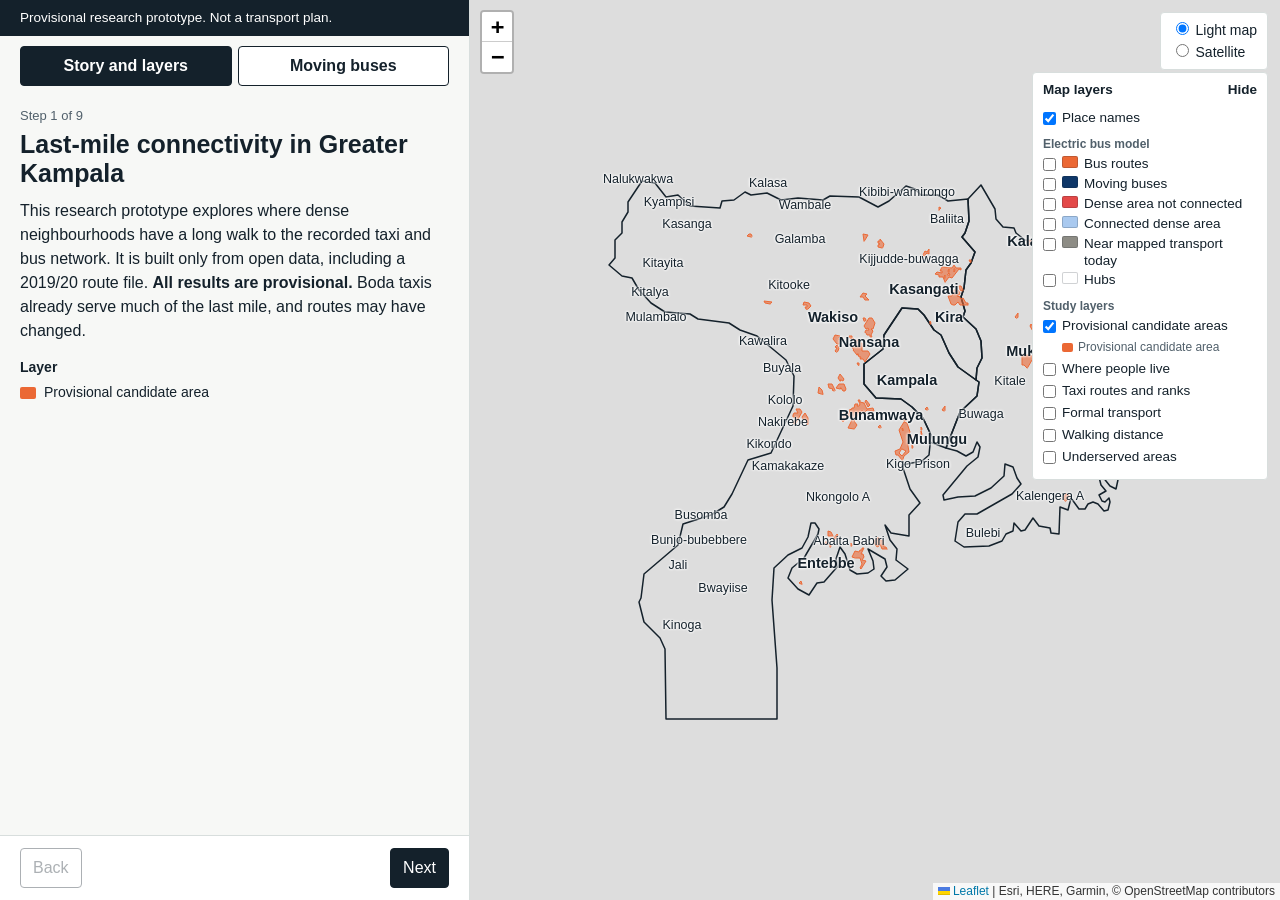
==== index.html @ d2f73e87 "Publish Greater Kampala map with moving buses Co-Authored-By: Claude Opus 5.5 <noreply@anthropic.com" ====
<!DOCTYPE html><html lang="en"><head><meta charset="utf-8"><meta name="viewport" content="width=device-width, initial-scale=1"><title>Greater Kampala Last-Mile Connectivity: Provisional Prototype</title><meta name="robots" content="noindex"><style>/* required styles */

.leaflet-pane,
.leaflet-tile,
.leaflet-marker-icon,
.leaflet-marker-shadow,
.leaflet-tile-container,
.leaflet-pane > svg,
.leaflet-pane > canvas,
.leaflet-zoom-box,
.leaflet-image-layer,
.leaflet-layer {
	position: absolute;
	left: 0;
	top: 0;
	}
.leaflet-container {
	overflow: hidden;
	}
.leaflet-tile,
.leaflet-marker-icon,
.leaflet-marker-shadow {
	-webkit-user-select: none;
	   -moz-user-select: none;
	        user-select: none;
	  -webkit-user-drag: none;
	}
/* Prevents IE11 from highlighting tiles in blue */
.leaflet-tile::selection {
	background: transparent;
}
/* Safari renders non-retina tile on retina better with this, but Chrome is worse */
.leaflet-safari .leaflet-tile {
	image-rendering: -webkit-optimize-contrast;
	}
/* hack that prevents hw layers "stretching" when loading new tiles */
.leaflet-safari .leaflet-tile-container {
	width: 1600px;
	height: 1600px;
	-webkit-transform-origin: 0 0;
	}
.leaflet-marker-icon,
.leaflet-marker-shadow {
	display: block;
	}
/* .leaflet-container svg: reset svg max-width decleration shipped in Joomla! (joomla.org) 3.x */
/* .leaflet-container img: map is broken in FF if you have max-width: 100% on tiles */
.leaflet-container .leaflet-overlay-pane svg {
	max-width: none !important;
	max-height: none !important;
	}
.leaflet-container .leaflet-marker-pane img,
.leaflet-container .leaflet-shadow-pane img,
.leaflet-container .leaflet-tile-pane img,
.leaflet-container img.leaflet-image-layer,
.leaflet-container .leaflet-tile {
	max-width: none !important;
	max-height: none !important;
	width: auto;
	padding: 0;
	}

.leaflet-container img.leaflet-tile {
	/* See: https://bugs.chromium.org/p/chromium/issues/detail?id=600120 */
	mix-blend-mode: plus-lighter;
}

.leaflet-container.leaflet-touch-zoom {
	-ms-touch-action: pan-x pan-y;
	touch-action: pan-x pan-y;
	}
.leaflet-container.leaflet-touch-drag {
	-ms-touch-action: pinch-zoom;
	/* Fallback for FF which doesn't support pinch-zoom */
	touch-action: none;
	touch-action: pinch-zoom;
}
.leaflet-container.leaflet-touch-drag.leaflet-touch-zoom {
	-ms-touch-action: none;
	touch-action: none;
}
.leaflet-container {
	-webkit-tap-highlight-color: transparent;
}
.leaflet-container a {
	-webkit-tap-highlight-color: rgba(51, 181, 229, 0.4);
}
.leaflet-tile {
	filter: inherit;
	visibility: hidden;
	}
.leaflet-tile-loaded {
	visibility: inherit;
	}
.leaflet-zoom-box {
	width: 0;
	height: 0;
	-moz-box-sizing: border-box;
	     box-sizing: border-box;
	z-index: 800;
	}
/* workaround for https://bugzilla.mozilla.org/show_bug.cgi?id=888319 */
.leaflet-overlay-pane svg {
	-moz-user-select: none;
	}

.leaflet-pane         { z-index: 400; }

.leaflet-tile-pane    { z-index: 200; }
.leaflet-overlay-pane { z-index: 400; }
.leaflet-shadow-pane  { z-index: 500; }
.leaflet-marker-pane  { z-index: 600; }
.leaflet-tooltip-pane   { z-index: 650; }
.leaflet-popup-pane   { z-index: 700; }

.leaflet-map-pane canvas { z-index: 100; }
.leaflet-map-pane svg    { z-index: 200; }

.leaflet-vml-shape {
	width: 1px;
	height: 1px;
	}
.lvml {
	behavior: url(#default#VML);
	display: inline-block;
	position: absolute;
	}


/* control positioning */

.leaflet-control {
	position: relative;
	z-index: 800;
	pointer-events: visiblePainted; /* IE 9-10 doesn't have auto */
	pointer-events: auto;
	}
.leaflet-top,
.leaflet-bottom {
	position: absolute;
	z-index: 1000;
	pointer-events: none;
	}
.leaflet-top {
	top: 0;
	}
.leaflet-right {
	right: 0;
	}
.leaflet-bottom {
	bottom: 0;
	}
.leaflet-left {
	left: 0;
	}
.leaflet-control {
	float: left;
	clear: both;
	}
.leaflet-right .leaflet-control {
	float: right;
	}
.leaflet-top .leaflet-control {
	margin-top: 10px;
	}
.leaflet-bottom .leaflet-control {
	margin-bottom: 10px;
	}
.leaflet-left .leaflet-control {
	margin-left: 10px;
	}
.leaflet-right .leaflet-control {
	margin-right: 10px;
	}


/* zoom and fade animations */

.leaflet-fade-anim .leaflet-popup {
	opacity: 0;
	-webkit-transition: opacity 0.2s linear;
	   -moz-transition: opacity 0.2s linear;
	        transition: opacity 0.2s linear;
	}
.leaflet-fade-anim .leaflet-map-pane .leaflet-popup {
	opacity: 1;
	}
.leaflet-zoom-animated {
	-webkit-transform-origin: 0 0;
	    -ms-transform-origin: 0 0;
	        transform-origin: 0 0;
	}
svg.leaflet-zoom-animated {
	will-change: transform;
}

.leaflet-zoom-anim .leaflet-zoom-animated {
	-webkit-transition: -webkit-transform 0.25s cubic-bezier(0,0,0.25,1);
	   -moz-transition:    -moz-transform 0.25s cubic-bezier(0,0,0.25,1);
	        transition:         transform 0.25s cubic-bezier(0,0,0.25,1);
	}
.leaflet-zoom-anim .leaflet-tile,
.leaflet-pan-anim .leaflet-tile {
	-webkit-transition: none;
	   -moz-transition: none;
	        transition: none;
	}

.leaflet-zoom-anim .leaflet-zoom-hide {
	visibility: hidden;
	}


/* cursors */

.leaflet-interactive {
	cursor: pointer;
	}
.leaflet-grab {
	cursor: -webkit-grab;
	cursor:    -moz-grab;
	cursor:         grab;
	}
.leaflet-crosshair,
.leaflet-crosshair .leaflet-interactive {
	cursor: crosshair;
	}
.leaflet-popup-pane,
.leaflet-control {
	cursor: auto;
	}
.leaflet-dragging .leaflet-grab,
.leaflet-dragging .leaflet-grab .leaflet-interactive,
.leaflet-dragging .leaflet-marker-draggable {
	cursor: move;
	cursor: -webkit-grabbing;
	cursor:    -moz-grabbing;
	cursor:         grabbing;
	}

/* marker & overlays interactivity */
.leaflet-marker-icon,
.leaflet-marker-shadow,
.leaflet-image-layer,
.leaflet-pane > svg path,
.leaflet-tile-container {
	pointer-events: none;
	}

.leaflet-marker-icon.leaflet-interactive,
.leaflet-image-layer.leaflet-interactive,
.leaflet-pane > svg path.leaflet-interactive,
svg.leaflet-image-layer.leaflet-interactive path {
	pointer-events: visiblePainted; /* IE 9-10 doesn't have auto */
	pointer-events: auto;
	}

/* visual tweaks */

.leaflet-container {
	background: #ddd;
	outline-offset: 1px;
	}
.leaflet-container a {
	color: #0078A8;
	}
.leaflet-zoom-box {
	border: 2px dotted #38f;
	background: rgba(255,255,255,0.5);
	}


/* general typography */
.leaflet-container {
	font-family: "Helvetica Neue", Arial, Helvetica, sans-serif;
	font-size: 12px;
	font-size: 0.75rem;
	line-height: 1.5;
	}


/* general toolbar styles */

.leaflet-bar {
	box-shadow: 0 1px 5px rgba(0,0,0,0.65);
	border-radius: 4px;
	}
.leaflet-bar a {
	background-color: #fff;
	border-bottom: 1px solid #ccc;
	width: 26px;
	height: 26px;
	line-height: 26px;
	display: block;
	text-align: center;
	text-decoration: none;
	color: black;
	}
.leaflet-bar a,
.leaflet-control-layers-toggle {
	background-position: 50% 50%;
	background-repeat: no-repeat;
	display: block;
	}
.leaflet-bar a:hover,
.leaflet-bar a:focus {
	background-color: #f4f4f4;
	}
.leaflet-bar a:first-child {
	border-top-left-radius: 4px;
	border-top-right-radius: 4px;
	}
.leaflet-bar a:last-child {
	border-bottom-left-radius: 4px;
	border-bottom-right-radius: 4px;
	border-bottom: none;
	}
.leaflet-bar a.leaflet-disabled {
	cursor: default;
	background-color: #f4f4f4;
	color: #bbb;
	}

.leaflet-touch .leaflet-bar a {
	width: 30px;
	height: 30px;
	line-height: 30px;
	}
.leaflet-touch .leaflet-bar a:first-child {
	border-top-left-radius: 2px;
	border-top-right-radius: 2px;
	}
.leaflet-touch .leaflet-bar a:last-child {
	border-bottom-left-radius: 2px;
	border-bottom-right-radius: 2px;
	}

/* zoom control */

.leaflet-control-zoom-in,
.leaflet-control-zoom-out {
	font: bold 18px 'Lucida Console', Monaco, monospace;
	text-indent: 1px;
	}

.leaflet-touch .leaflet-control-zoom-in, .leaflet-touch .leaflet-control-zoom-out  {
	font-size: 22px;
	}


/* layers control */

.leaflet-control-layers {
	box-shadow: 0 1px 5px rgba(0,0,0,0.4);
	background: #fff;
	border-radius: 5px;
	}
.leaflet-control-layers-toggle {
	background-image: url(images/layers.png);
	width: 36px;
	height: 36px;
	}
.leaflet-retina .leaflet-control-layers-toggle {
	background-image: url(images/layers-2x.png);
	background-size: 26px 26px;
	}
.leaflet-touch .leaflet-control-layers-toggle {
	width: 44px;
	height: 44px;
	}
.leaflet-control-layers .leaflet-control-layers-list,
.leaflet-control-layers-expanded .leaflet-control-layers-toggle {
	display: none;
	}
.leaflet-control-layers-expanded .leaflet-control-layers-list {
	display: block;
	position: relative;
	}
.leaflet-control-layers-expanded {
	padding: 6px 10px 6px 6px;
	color: #333;
	background: #fff;
	}
.leaflet-control-layers-scrollbar {
	overflow-y: scroll;
	overflow-x: hidden;
	padding-right: 5px;
	}
.leaflet-control-layers-selector {
	margin-top: 2px;
	position: relative;
	top: 1px;
	}
.leaflet-control-layers label {
	display: block;
	font-size: 13px;
	font-size: 1.08333em;
	}
.leaflet-control-layers-separator {
	height: 0;
	border-top: 1px solid #ddd;
	margin: 5px -10px 5px -6px;
	}

/* Default icon URLs */
.leaflet-default-icon-path { /* used only in path-guessing heuristic, see L.Icon.Default */
	background-image: url(images/marker-icon.png);
	}


/* attribution and scale controls */

.leaflet-container .leaflet-control-attribution {
	background: #fff;
	background: rgba(255, 255, 255, 0.8);
	margin: 0;
	}
.leaflet-control-attribution,
.leaflet-control-scale-line {
	padding: 0 5px;
	color: #333;
	line-height: 1.4;
	}
.leaflet-control-attribution a {
	text-decoration: none;
	}
.leaflet-control-attribution a:hover,
.leaflet-control-attribution a:focus {
	text-decoration: underline;
	}
.leaflet-attribution-flag {
	display: inline !important;
	vertical-align: baseline !important;
	width: 1em;
	height: 0.6669em;
	}
.leaflet-left .leaflet-control-scale {
	margin-left: 5px;
	}
.leaflet-bottom .leaflet-control-scale {
	margin-bottom: 5px;
	}
.leaflet-control-scale-line {
	border: 2px solid #777;
	border-top: none;
	line-height: 1.1;
	padding: 2px 5px 1px;
	white-space: nowrap;
	-moz-box-sizing: border-box;
	     box-sizing: border-box;
	background: rgba(255, 255, 255, 0.8);
	text-shadow: 1px 1px #fff;
	}
.leaflet-control-scale-line:not(:first-child) {
	border-top: 2px solid #777;
	border-bottom: none;
	margin-top: -2px;
	}
.leaflet-control-scale-line:not(:first-child):not(:last-child) {
	border-bottom: 2px solid #777;
	}

.leaflet-touch .leaflet-control-attribution,
.leaflet-touch .leaflet-control-layers,
.leaflet-touch .leaflet-bar {
	box-shadow: none;
	}
.leaflet-touch .leaflet-control-layers,
.leaflet-touch .leaflet-bar {
	border: 2px solid rgba(0,0,0,0.2);
	background-clip: padding-box;
	}


/* popup */

.leaflet-popup {
	position: absolute;
	text-align: center;
	margin-bottom: 20px;
	}
.leaflet-popup-content-wrapper {
	padding: 1px;
	text-align: left;
	border-radius: 12px;
	}
.leaflet-popup-content {
	margin: 13px 24px 13px 20px;
	line-height: 1.3;
	font-size: 13px;
	font-size: 1.08333em;
	min-height: 1px;
	}
.leaflet-popup-content p {
	margin: 17px 0;
	margin: 1.3em 0;
	}
.leaflet-popup-tip-container {
	width: 40px;
	height: 20px;
	position: absolute;
	left: 50%;
	margin-top: -1px;
	margin-left: -20px;
	overflow: hidden;
	pointer-events: none;
	}
.leaflet-popup-tip {
	width: 17px;
	height: 17px;
	padding: 1px;

	margin: -10px auto 0;
	pointer-events: auto;

	-webkit-transform: rotate(45deg);
	   -moz-transform: rotate(45deg);
	    -ms-transform: rotate(45deg);
	        transform: rotate(45deg);
	}
.leaflet-popup-content-wrapper,
.leaflet-popup-tip {
	background: white;
	color: #333;
	box-shadow: 0 3px 14px rgba(0,0,0,0.4);
	}
.leaflet-container a.leaflet-popup-close-button {
	position: absolute;
	top: 0;
	right: 0;
	border: none;
	text-align: center;
	width: 24px;
	height: 24px;
	font: 16px/24px Tahoma, Verdana, sans-serif;
	color: #757575;
	text-decoration: none;
	background: transparent;
	}
.leaflet-container a.leaflet-popup-close-button:hover,
.leaflet-container a.leaflet-popup-close-button:focus {
	color: #585858;
	}
.leaflet-popup-scrolled {
	overflow: auto;
	}

.leaflet-oldie .leaflet-popup-content-wrapper {
	-ms-zoom: 1;
	}
.leaflet-oldie .leaflet-popup-tip {
	width: 24px;
	margin: 0 auto;

	-ms-filter: "progid:DXImageTransform.Microsoft.Matrix(M11=0.70710678, M12=0.70710678, M21=-0.70710678, M22=0.70710678)";
	filter: progid:DXImageTransform.Microsoft.Matrix(M11=0.70710678, M12=0.70710678, M21=-0.70710678, M22=0.70710678);
	}

.leaflet-oldie .leaflet-control-zoom,
.leaflet-oldie .leaflet-control-layers,
.leaflet-oldie .leaflet-popup-content-wrapper,
.leaflet-oldie .leaflet-popup-tip {
	border: 1px solid #999;
	}


/* div icon */

.leaflet-div-icon {
	background: #fff;
	border: 1px solid #666;
	}


/* Tooltip */
/* Base styles for the element that has a tooltip */
.leaflet-tooltip {
	position: absolute;
	padding: 6px;
	background-color: #fff;
	border: 1px solid #fff;
	border-radius: 3px;
	color: #222;
	white-space: nowrap;
	-webkit-user-select: none;
	-moz-user-select: none;
	-ms-user-select: none;
	user-select: none;
	pointer-events: none;
	box-shadow: 0 1px 3px rgba(0,0,0,0.4);
	}
.leaflet-tooltip.leaflet-interactive {
	cursor: pointer;
	pointer-events: auto;
	}
.leaflet-tooltip-top:before,
.leaflet-tooltip-bottom:before,
.leaflet-tooltip-left:before,
.leaflet-tooltip-right:before {
	position: absolute;
	pointer-events: none;
	border: 6px solid transparent;
	background: transparent;
	content: "";
	}

/* Directions */

.leaflet-tooltip-bottom {
	margin-top: 6px;
}
.leaflet-tooltip-top {
	margin-top: -6px;
}
.leaflet-tooltip-bottom:before,
.leaflet-tooltip-top:before {
	left: 50%;
	margin-left: -6px;
	}
.leaflet-tooltip-top:before {
	bottom: 0;
	margin-bottom: -12px;
	border-top-color: #fff;
	}
.leaflet-tooltip-bottom:before {
	top: 0;
	margin-top: -12px;
	margin-left: -6px;
	border-bottom-color: #fff;
	}
.leaflet-tooltip-left {
	margin-left: -6px;
}
.leaflet-tooltip-right {
	margin-left: 6px;
}
.leaflet-tooltip-left:before,
.leaflet-tooltip-right:before {
	top: 50%;
	margin-top: -6px;
	}
.leaflet-tooltip-left:before {
	right: 0;
	margin-right: -12px;
	border-left-color: #fff;
	}
.leaflet-tooltip-right:before {
	left: 0;
	margin-left: -12px;
	border-right-color: #fff;
	}

/* Printing */

@media print {
	/* Prevent printers from removing background-images of controls. */
	.leaflet-control {
		-webkit-print-color-adjust: exact;
		print-color-adjust: exact;
		}
	}
</style><style>:root{--ink:#14212b;--muted:#51606b;--line:#d8dedd;--accent:#c9481a;--panel:#f7f8f6}*{box-sizing:border-box}html,body{height:100%;margin:0}
body{font:16px/1.5 "Helvetica Neue",Arial,sans-serif;color:var(--ink);background:#fff;display:grid;grid-template-columns:470px 1fr}
#side{display:flex;flex-direction:column;height:100%;min-height:0;border-right:1px solid var(--line);background:var(--panel)}#flag{background:var(--ink);color:#fff;font-size:13.5px;padding:8px 20px}#content{overflow:auto;padding:20px;flex:1}
h1{font-size:25px;line-height:1.15;margin:4px 0 12px}.count{font-size:13px;color:var(--muted)}p{margin:0 0 14px}img.ch{max-width:100%;display:block;border:1px solid var(--line);background:#fff;margin:0 0 12px;cursor:zoom-in}
#nav{display:flex;gap:8px;padding:12px 20px;border-top:1px solid var(--line);background:#fff}button{font:inherit;padding:7px 12px;border:1px solid var(--ink);background:#fff;color:var(--ink);border-radius:4px;cursor:pointer}button.primary{background:var(--ink);color:#fff;margin-left:auto}button.on{background:var(--ink);color:#fff}button:disabled{opacity:.35;cursor:default}button:focus-visible,tr:focus-visible,.th:focus-visible{outline:3px solid var(--accent);outline-offset:2px}
.legend{font-size:14px;margin-bottom:14px}.legend b{display:block;margin-bottom:4px}.legend span{display:flex;align-items:center;gap:8px}.sw{width:16px;height:12px;display:inline-block;border-radius:2px;flex:none}
table{border-collapse:collapse;width:100%;font-size:13.5px;margin-bottom:14px;background:#fff}th,td{text-align:left;padding:5px 6px;border-bottom:1px solid var(--line)}th{color:var(--muted);font-size:12px}td.n,th.n{text-align:right}tr.click{cursor:pointer}tr.click:hover{background:#eef1ef}
.wrap{position:relative;height:100%}#map{height:100%}#base,#focus{position:absolute;z-index:1000;background:#fff;border:1px solid var(--line);border-radius:4px;padding:6px 10px;font-size:14px}#base{right:12px;top:12px}#base label{display:block;cursor:pointer}#focus{left:56px;top:12px;display:flex;gap:6px;flex-wrap:wrap}#focus button{padding:3px 9px;font-size:13.5px}
.note{font-size:13px;color:var(--muted);border-left:3px solid var(--accent);padding-left:10px}.tabs{display:flex;gap:6px;flex-wrap:wrap;margin:0 0 10px}.tabs button{padding:3px 9px;font-size:13.5px}.gal{display:grid;grid-template-columns:repeat(2,1fr);gap:8px;margin-bottom:12px}.th{background:#fff;border:1px solid var(--line);padding:0;cursor:pointer;text-align:left;font-size:12.5px;line-height:1.3;color:var(--ink);border-radius:3px;overflow:hidden}.th img{width:100%;aspect-ratio:1;object-fit:cover;display:block}.th span{display:block;padding:4px 6px}
#zoom{position:fixed;inset:0;background:rgba(10,16,20,.9);z-index:2000;display:none;align-items:center;justify-content:center;padding:20px}#zoom .box{background:#fff;max-width:960px;width:100%;max-height:100%;overflow:auto;border-radius:4px;padding:14px;position:relative}#zoom img{max-width:100%;display:block;margin:0 auto 10px;max-height:72vh}#zoom .x{position:absolute;right:10px;top:10px}
@media (max-width:820px){body{display:block;height:auto}#side{height:auto;border-right:0}.wrap{height:60vh}#content{overflow:visible}}
#modes{display:flex;gap:6px;padding:10px 20px 0;background:var(--panel)}#modes button{flex:1;font-weight:600}
#buspanel{overflow:auto;padding:14px 20px;flex:1;display:none}body.bus #buspanel{display:block}body.bus #content,body.bus #nav{display:none}
#buspanel h2{font-size:15px;margin:14px 0 6px}#buspanel h1{font-size:23px}
.stats{display:grid;grid-template-columns:1fr 1fr;gap:8px;margin:8px 0}.stat{background:#fff;border:1px solid var(--line);padding:7px 9px}.stat b{display:block;font-size:19px;font-variant-numeric:tabular-nums}.stat span{font-size:12.5px;color:var(--muted)}
.clock{background:#fff;border:1px solid var(--line);padding:9px;margin:8px 0}.time{font-size:24px;font-weight:700;font-variant-numeric:tabular-nums}.row{display:flex;gap:8px;align-items:center;flex-wrap:wrap}#clock{width:100%}
#detail img{max-width:100%;display:block;margin-top:8px;border:1px solid var(--line);cursor:zoom-in}
#buses{position:absolute;inset:0;pointer-events:none;z-index:500}
#layers{position:absolute;right:12px;top:72px;z-index:1000;background:#fff;border:1px solid var(--line);border-radius:4px;font-size:13.5px;width:236px;max-height:calc(100% - 110px);display:flex;flex-direction:column}
#layers>button{border:0;background:none;text-align:left;font-weight:600;display:flex;justify-content:space-between;padding:7px 10px;width:100%}#lbody{overflow:auto;padding:0 10px 8px}#layers.shut #lbody{display:none}
#lbody h3{font-size:12px;color:var(--muted);margin:8px 0 3px;font-weight:600}#lbody label{display:flex;gap:6px;align-items:flex-start;cursor:pointer;line-height:1.25;margin:3px 0}#lbody input{margin:2px 0 0;flex:none}
.keyrow{margin:0 0 5px 19px;font-size:12px;color:var(--muted)}.keyrow span{display:flex;gap:5px;align-items:center}.keyrow .sw{width:11px;height:9px}
.gobus{margin:0 0 12px}
.pl{color:#14212b;font-size:12.5px;line-height:1;white-space:nowrap;text-shadow:0 0 3px #fff,0 0 3px #fff,0 0 2px #fff;transform:translate(-50%,-50%);width:max-content;pointer-events:none}.pl.r0{font-weight:700;font-size:14.5px}.pl.r2{font-size:11.5px;color:#3a4a55}
#rsel{width:100%;font:inherit;font-size:14px;padding:6px;margin-bottom:6px;background:#fff;border:1px solid var(--ink);border-radius:4px}#rfind{width:100%;font:inherit;font-size:14px;padding:6px;margin-bottom:6px;border:1px solid var(--line);border-radius:4px}
</style></head><body><div id="zoom" role="dialog" aria-label="Details"></div><div id="side"><div id="flag">Provisional research prototype. Not a transport plan.</div><div id="modes" role="tablist"><button id="mStory" class="on" role="tab">Story and layers</button><button id="mBus" role="tab">Moving buses</button></div><div id="content"></div><div id="buspanel"><h1>A bus at a fixed interval</h1><p>A resident counts as connected only if they can walk up to 500 m to a stop where an electric bus comes every 15 minutes, all day. Modelled candidate routes, not a confirmed plan.</p><div class="tabs" id="stages"></div><div class="stats" id="stats"></div><div class="clock"><div class="row"><span class="time" id="time">07:30</span><button id="play">Pause</button><button id="spd">Speed: 2 min/s</button></div><input type="range" id="clock" min="0" max="960" step="1" aria-label="Time of day"><div id="running" style="font-size:13.5px;color:var(--muted)"></div></div><h2>Find a route</h2><input id="rfind" type="search" placeholder="Type a place, hub or route number" aria-label="Filter routes"><select id="rsel" aria-label="Choose a route"></select><div class="row" style="margin-bottom:8px"><button id="rzoom">Zoom to route</button><button id="rall">Whole network</button></div><h2>Selected route</h2><div id="detail"><p>Select any route on the map, or choose one above, to see its timetable and details.</p></div><p class="note">Speeds come from the 2019/20 route file. Costs, ridership and day-to-day variability are placeholders. Roads have not been checked for width or condition, and taxi operators and boda riders have not been consulted.</p></div><div id="nav"><button id="prev">Back</button><button id="next" class="primary">Next</button></div></div><div class="wrap"><div id="map" role="application" aria-label="Map for the current step"></div><canvas id="buses"></canvas><div id="layers"><button id="ltoggle" aria-expanded="true">Map layers <span id="larrow">Hide</span></button><div id="lbody"></div></div><div id="base"><label><input type="radio" name="b" id="b1" checked> Light map</label><label><input type="radio" name="b" id="b2"> Satellite</label></div></div><script>/* @preserve
 * Leaflet 1.9.4, a JS library for interactive maps. https://leafletjs.com
 * (c) 2010-2023 Vladimir Agafonkin, (c) 2010-2011 CloudMade
 */
!function(t,e){"object"==typeof exports&&"undefined"!=typeof module?e(exports):"function"==typeof define&&define.amd?define(["exports"],e):e((t="undefined"!=typeof globalThis?globalThis:t||self).leaflet={})}(this,function(t){"use strict";function l(t){for(var e,i,n=1,o=arguments.length;n<o;n++)for(e in i=arguments[n])t[e]=i[e];return t}var R=Object.create||function(t){return N.prototype=t,new N};function N(){}function a(t,e){var i,n=Array.prototype.slice;return t.bind?t.bind.apply(t,n.call(arguments,1)):(i=n.call(arguments,2),function(){return t.apply(e,i.length?i.concat(n.call(arguments)):arguments)})}var D=0;function h(t){return"_leaflet_id"in t||(t._leaflet_id=++D),t._leaflet_id}function j(t,e,i){var n,o,s=function(){n=!1,o&&(r.apply(i,o),o=!1)},r=function(){n?o=arguments:(t.apply(i,arguments),setTimeout(s,e),n=!0)};return r}function H(t,e,i){var n=e[1],e=e[0],o=n-e;return t===n&&i?t:((t-e)%o+o)%o+e}function u(){return!1}function i(t,e){return!1===e?t:(e=Math.pow(10,void 0===e?6:e),Math.round(t*e)/e)}function W(t){return t.trim?t.trim():t.replace(/^\s+|\s+$/g,"")}function F(t){return W(t).split(/\s+/)}function c(t,e){for(var i in Object.prototype.hasOwnProperty.call(t,"options")||(t.options=t.options?R(t.options):{}),e)t.options[i]=e[i];return t.options}function U(t,e,i){var n,o=[];for(n in t)o.push(encodeURIComponent(i?n.toUpperCase():n)+"="+encodeURIComponent(t[n]));return(e&&-1!==e.indexOf("?")?"&":"?")+o.join("&")}var V=/\{ *([\w_ -]+) *\}/g;function q(t,i){return t.replace(V,function(t,e){e=i[e];if(void 0===e)throw new Error("No value provided for variable "+t);return e="function"==typeof e?e(i):e})}var d=Array.isArray||function(t){return"[object Array]"===Object.prototype.toString.call(t)};function G(t,e){for(var i=0;i<t.length;i++)if(t[i]===e)return i;return-1}var K="[data-uri]";function Y(t){return window["webkit"+t]||window["moz"+t]||window["ms"+t]}var X=0;function J(t){var e=+new Date,i=Math.max(0,16-(e-X));return X=e+i,window.setTimeout(t,i)}var $=window.requestAnimationFrame||Y("RequestAnimationFrame")||J,Q=window.cancelAnimationFrame||Y("CancelAnimationFrame")||Y("CancelRequestAnimationFrame")||function(t){window.clearTimeout(t)};function x(t,e,i){if(!i||$!==J)return $.call(window,a(t,e));t.call(e)}function r(t){t&&Q.call(window,t)}var tt={__proto__:null,extend:l,create:R,bind:a,get lastId(){return D},stamp:h,throttle:j,wrapNum:H,falseFn:u,formatNum:i,trim:W,splitWords:F,setOptions:c,getParamString:U,template:q,isArray:d,indexOf:G,emptyImageUrl:K,requestFn:$,cancelFn:Q,requestAnimFrame:x,cancelAnimFrame:r};function et(){}et.extend=function(t){function e(){c(this),this.initialize&&this.initialize.apply(this,arguments),this.callInitHooks()}var i,n=e.__super__=this.prototype,o=R(n);for(i in(o.constructor=e).prototype=o,this)Object.prototype.hasOwnProperty.call(this,i)&&"prototype"!==i&&"__super__"!==i&&(e[i]=this[i]);if(t.statics&&l(e,t.statics),t.includes){var s=t.includes;if("undefined"!=typeof L&&L&&L.Mixin){s=d(s)?s:[s];for(var r=0;r<s.length;r++)s[r]===L.Mixin.Events&&console.warn("Deprecated include of L.Mixin.Events: this property will be removed in future releases, please inherit from L.Evented instead.",(new Error).stack)}l.apply(null,[o].concat(t.includes))}return l(o,t),delete o.statics,delete o.includes,o.options&&(o.options=n.options?R(n.options):{},l(o.options,t.options)),o._initHooks=[],o.callInitHooks=function(){if(!this._initHooksCalled){n.callInitHooks&&n.callInitHooks.call(this),this._initHooksCalled=!0;for(var t=0,e=o._initHooks.length;t<e;t++)o._initHooks[t].call(this)}},e},et.include=function(t){var e=this.prototype.options;return l(this.prototype,t),t.options&&(this.prototype.options=e,this.mergeOptions(t.options)),this},et.mergeOptions=function(t){return l(this.prototype.options,t),this},et.addInitHook=function(t){var e=Array.prototype.slice.call(arguments,1),i="function"==typeof t?t:function(){this[t].apply(this,e)};return this.prototype._initHooks=this.prototype._initHooks||[],this.prototype._initHooks.push(i),this};var e={on:function(t,e,i){if("object"==typeof t)for(var n in t)this._on(n,t[n],e);else for(var o=0,s=(t=F(t)).length;o<s;o++)this._on(t[o],e,i);return this},off:function(t,e,i){if(arguments.length)if("object"==typeof t)for(var n in t)this._off(n,t[n],e);else{t=F(t);for(var o=1===arguments.length,s=0,r=t.length;s<r;s++)o?this._off(t[s]):this._off(t[s],e,i)}else delete this._events;return this},_on:function(t,e,i,n){"function"!=typeof e?console.warn("wrong listener type: "+typeof e):!1===this._listens(t,e,i)&&(e={fn:e,ctx:i=i===this?void 0:i},n&&(e.once=!0),this._events=this._events||{},this._events[t]=this._events[t]||[],this._events[t].push(e))},_off:function(t,e,i){var n,o,s;if(this._events&&(n=this._events[t]))if(1===arguments.length){if(this._firingCount)for(o=0,s=n.length;o<s;o++)n[o].fn=u;delete this._events[t]}else"function"!=typeof e?console.warn("wrong listener type: "+typeof e):!1!==(e=this._listens(t,e,i))&&(i=n[e],this._firingCount&&(i.fn=u,this._events[t]=n=n.slice()),n.splice(e,1))},fire:function(t,e,i){if(this.listens(t,i)){var n=l({},e,{type:t,target:this,sourceTarget:e&&e.sourceTarget||this});if(this._events){var o=this._events[t];if(o){this._firingCount=this._firingCount+1||1;for(var s=0,r=o.length;s<r;s++){var a=o[s],h=a.fn;a.once&&this.off(t,h,a.ctx),h.call(a.ctx||this,n)}this._firingCount--}}i&&this._propagateEvent(n)}return this},listens:function(t,e,i,n){"string"!=typeof t&&console.warn('"string" type argument expected');var o=e,s=("function"!=typeof e&&(n=!!e,i=o=void 0),this._events&&this._events[t]);if(s&&s.length&&!1!==this._listens(t,o,i))return!0;if(n)for(var r in this._eventParents)if(this._eventParents[r].listens(t,e,i,n))return!0;return!1},_listens:function(t,e,i){if(this._events){var n=this._events[t]||[];if(!e)return!!n.length;i===this&&(i=void 0);for(var o=0,s=n.length;o<s;o++)if(n[o].fn===e&&n[o].ctx===i)return o}return!1},once:function(t,e,i){if("object"==typeof t)for(var n in t)this._on(n,t[n],e,!0);else for(var o=0,s=(t=F(t)).length;o<s;o++)this._on(t[o],e,i,!0);return this},addEventParent:function(t){return this._eventParents=this._eventParents||{},this._eventParents[h(t)]=t,this},removeEventParent:function(t){return this._eventParents&&delete this._eventParents[h(t)],this},_propagateEvent:function(t){for(var e in this._eventParents)this._eventParents[e].fire(t.type,l({layer:t.target,propagatedFrom:t.target},t),!0)}},it=(e.addEventListener=e.on,e.removeEventListener=e.clearAllEventListeners=e.off,e.addOneTimeEventListener=e.once,e.fireEvent=e.fire,e.hasEventListeners=e.listens,et.extend(e));function p(t,e,i){this.x=i?Math.round(t):t,this.y=i?Math.round(e):e}var nt=Math.trunc||function(t){return 0<t?Math.floor(t):Math.ceil(t)};function m(t,e,i){return t instanceof p?t:d(t)?new p(t[0],t[1]):null==t?t:"object"==typeof t&&"x"in t&&"y"in t?new p(t.x,t.y):new p(t,e,i)}function f(t,e){if(t)for(var i=e?[t,e]:t,n=0,o=i.length;n<o;n++)this.extend(i[n])}function _(t,e){return!t||t instanceof f?t:new f(t,e)}function s(t,e){if(t)for(var i=e?[t,e]:t,n=0,o=i.length;n<o;n++)this.extend(i[n])}function g(t,e){return t instanceof s?t:new s(t,e)}function v(t,e,i){if(isNaN(t)||isNaN(e))throw new Error("Invalid LatLng object: ("+t+", "+e+")");this.lat=+t,this.lng=+e,void 0!==i&&(this.alt=+i)}function w(t,e,i){return t instanceof v?t:d(t)&&"object"!=typeof t[0]?3===t.length?new v(t[0],t[1],t[2]):2===t.length?new v(t[0],t[1]):null:null==t?t:"object"==typeof t&&"lat"in t?new v(t.lat,"lng"in t?t.lng:t.lon,t.alt):void 0===e?null:new v(t,e,i)}p.prototype={clone:function(){return new p(this.x,this.y)},add:function(t){return this.clone()._add(m(t))},_add:function(t){return this.x+=t.x,this.y+=t.y,this},subtract:function(t){return this.clone()._subtract(m(t))},_subtract:function(t){return this.x-=t.x,this.y-=t.y,this},divideBy:function(t){return this.clone()._divideBy(t)},_divideBy:function(t){return this.x/=t,this.y/=t,this},multiplyBy:function(t){return this.clone()._multiplyBy(t)},_multiplyBy:function(t){return this.x*=t,this.y*=t,this},scaleBy:function(t){return new p(this.x*t.x,this.y*t.y)},unscaleBy:function(t){return new p(this.x/t.x,this.y/t.y)},round:function(){return this.clone()._round()},_round:function(){return this.x=Math.round(this.x),this.y=Math.round(this.y),this},floor:function(){return this.clone()._floor()},_floor:function(){return this.x=Math.floor(this.x),this.y=Math.floor(this.y),this},ceil:function(){return this.clone()._ceil()},_ceil:function(){return this.x=Math.ceil(this.x),this.y=Math.ceil(this.y),this},trunc:function(){return this.clone()._trunc()},_trunc:function(){return this.x=nt(this.x),this.y=nt(this.y),this},distanceTo:function(t){var e=(t=m(t)).x-this.x,t=t.y-this.y;return Math.sqrt(e*e+t*t)},equals:function(t){return(t=m(t)).x===this.x&&t.y===this.y},contains:function(t){return t=m(t),Math.abs(t.x)<=Math.abs(this.x)&&Math.abs(t.y)<=Math.abs(this.y)},toString:function(){return"Point("+i(this.x)+", "+i(this.y)+")"}},f.prototype={extend:function(t){var e,i;if(t){if(t instanceof p||"number"==typeof t[0]||"x"in t)e=i=m(t);else if(e=(t=_(t)).min,i=t.max,!e||!i)return this;this.min||this.max?(this.min.x=Math.min(e.x,this.min.x),this.max.x=Math.max(i.x,this.max.x),this.min.y=Math.min(e.y,this.min.y),this.max.y=Math.max(i.y,this.max.y)):(this.min=e.clone(),this.max=i.clone())}return this},getCenter:function(t){return m((this.min.x+this.max.x)/2,(this.min.y+this.max.y)/2,t)},getBottomLeft:function(){return m(this.min.x,this.max.y)},getTopRight:function(){return m(this.max.x,this.min.y)},getTopLeft:function(){return this.min},getBottomRight:function(){return this.max},getSize:function(){return this.max.subtract(this.min)},contains:function(t){var e,i;return(t=("number"==typeof t[0]||t instanceof p?m:_)(t))instanceof f?(e=t.min,i=t.max):e=i=t,e.x>=this.min.x&&i.x<=this.max.x&&e.y>=this.min.y&&i.y<=this.max.y},intersects:function(t){t=_(t);var e=this.min,i=this.max,n=t.min,t=t.max,o=t.x>=e.x&&n.x<=i.x,t=t.y>=e.y&&n.y<=i.y;return o&&t},overlaps:function(t){t=_(t);var e=this.min,i=this.max,n=t.min,t=t.max,o=t.x>e.x&&n.x<i.x,t=t.y>e.y&&n.y<i.y;return o&&t},isValid:function(){return!(!this.min||!this.max)},pad:function(t){var e=this.min,i=this.max,n=Math.abs(e.x-i.x)*t,t=Math.abs(e.y-i.y)*t;return _(m(e.x-n,e.y-t),m(i.x+n,i.y+t))},equals:function(t){return!!t&&(t=_(t),this.min.equals(t.getTopLeft())&&this.max.equals(t.getBottomRight()))}},s.prototype={extend:function(t){var e,i,n=this._southWest,o=this._northEast;if(t instanceof v)i=e=t;else{if(!(t instanceof s))return t?this.extend(w(t)||g(t)):this;if(e=t._southWest,i=t._northEast,!e||!i)return this}return n||o?(n.lat=Math.min(e.lat,n.lat),n.lng=Math.min(e.lng,n.lng),o.lat=Math.max(i.lat,o.lat),o.lng=Math.max(i.lng,o.lng)):(this._southWest=new v(e.lat,e.lng),this._northEast=new v(i.lat,i.lng)),this},pad:function(t){var e=this._southWest,i=this._northEast,n=Math.abs(e.lat-i.lat)*t,t=Math.abs(e.lng-i.lng)*t;return new s(new v(e.lat-n,e.lng-t),new v(i.lat+n,i.lng+t))},getCenter:function(){return new v((this._southWest.lat+this._northEast.lat)/2,(this._southWest.lng+this._northEast.lng)/2)},getSouthWest:function(){return this._southWest},getNorthEast:function(){return this._northEast},getNorthWest:function(){return new v(this.getNorth(),this.getWest())},getSouthEast:function(){return new v(this.getSouth(),this.getEast())},getWest:function(){return this._southWest.lng},getSouth:function(){return this._southWest.lat},getEast:function(){return this._northEast.lng},getNorth:function(){return this._northEast.lat},contains:function(t){t=("number"==typeof t[0]||t instanceof v||"lat"in t?w:g)(t);var e,i,n=this._southWest,o=this._northEast;return t instanceof s?(e=t.getSouthWest(),i=t.getNorthEast()):e=i=t,e.lat>=n.lat&&i.lat<=o.lat&&e.lng>=n.lng&&i.lng<=o.lng},intersects:function(t){t=g(t);var e=this._southWest,i=this._northEast,n=t.getSouthWest(),t=t.getNorthEast(),o=t.lat>=e.lat&&n.lat<=i.lat,t=t.lng>=e.lng&&n.lng<=i.lng;return o&&t},overlaps:function(t){t=g(t);var e=this._southWest,i=this._northEast,n=t.getSouthWest(),t=t.getNorthEast(),o=t.lat>e.lat&&n.lat<i.lat,t=t.lng>e.lng&&n.lng<i.lng;return o&&t},toBBoxString:function(){return[this.getWest(),this.getSouth(),this.getEast(),this.getNorth()].join(",")},equals:function(t,e){return!!t&&(t=g(t),this._southWest.equals(t.getSouthWest(),e)&&this._northEast.equals(t.getNorthEast(),e))},isValid:function(){return!(!this._southWest||!this._northEast)}};var ot={latLngToPoint:function(t,e){t=this.projection.project(t),e=this.scale(e);return this.transformation._transform(t,e)},pointToLatLng:function(t,e){e=this.scale(e),t=this.transformation.untransform(t,e);return this.projection.unproject(t)},project:function(t){return this.projection.project(t)},unproject:function(t){return this.projection.unproject(t)},scale:function(t){return 256*Math.pow(2,t)},zoom:function(t){return Math.log(t/256)/Math.LN2},getProjectedBounds:function(t){var e;return this.infinite?null:(e=this.projection.bounds,t=this.scale(t),new f(this.transformation.transform(e.min,t),this.transformation.transform(e.max,t)))},infinite:!(v.prototype={equals:function(t,e){return!!t&&(t=w(t),Math.max(Math.abs(this.lat-t.lat),Math.abs(this.lng-t.lng))<=(void 0===e?1e-9:e))},toString:function(t){return"LatLng("+i(this.lat,t)+", "+i(this.lng,t)+")"},distanceTo:function(t){return st.distance(this,w(t))},wrap:function(){return st.wrapLatLng(this)},toBounds:function(t){var t=180*t/40075017,e=t/Math.cos(Math.PI/180*this.lat);return g([this.lat-t,this.lng-e],[this.lat+t,this.lng+e])},clone:function(){return new v(this.lat,this.lng,this.alt)}}),wrapLatLng:function(t){var e=this.wrapLng?H(t.lng,this.wrapLng,!0):t.lng;return new v(this.wrapLat?H(t.lat,this.wrapLat,!0):t.lat,e,t.alt)},wrapLatLngBounds:function(t){var e=t.getCenter(),i=this.wrapLatLng(e),n=e.lat-i.lat,e=e.lng-i.lng;return 0==n&&0==e?t:(i=t.getSouthWest(),t=t.getNorthEast(),new s(new v(i.lat-n,i.lng-e),new v(t.lat-n,t.lng-e)))}},st=l({},ot,{wrapLng:[-180,180],R:6371e3,distance:function(t,e){var i=Math.PI/180,n=t.lat*i,o=e.lat*i,s=Math.sin((e.lat-t.lat)*i/2),e=Math.sin((e.lng-t.lng)*i/2),t=s*s+Math.cos(n)*Math.cos(o)*e*e,i=2*Math.atan2(Math.sqrt(t),Math.sqrt(1-t));return this.R*i}}),rt=6378137,rt={R:rt,MAX_LATITUDE:85.0511287798,project:function(t){var e=Math.PI/180,i=this.MAX_LATITUDE,i=Math.max(Math.min(i,t.lat),-i),i=Math.sin(i*e);return new p(this.R*t.lng*e,this.R*Math.log((1+i)/(1-i))/2)},unproject:function(t){var e=180/Math.PI;return new v((2*Math.atan(Math.exp(t.y/this.R))-Math.PI/2)*e,t.x*e/this.R)},bounds:new f([-(rt=rt*Math.PI),-rt],[rt,rt])};function at(t,e,i,n){d(t)?(this._a=t[0],this._b=t[1],this._c=t[2],this._d=t[3]):(this._a=t,this._b=e,this._c=i,this._d=n)}function ht(t,e,i,n){return new at(t,e,i,n)}at.prototype={transform:function(t,e){return this._transform(t.clone(),e)},_transform:function(t,e){return t.x=(e=e||1)*(this._a*t.x+this._b),t.y=e*(this._c*t.y+this._d),t},untransform:function(t,e){return new p((t.x/(e=e||1)-this._b)/this._a,(t.y/e-this._d)/this._c)}};var lt=l({},st,{code:"EPSG:3857",projection:rt,transformation:ht(lt=.5/(Math.PI*rt.R),.5,-lt,.5)}),ut=l({},lt,{code:"EPSG:900913"});function ct(t){return document.createElementNS("http://www.w3.org/2000/svg",t)}function dt(t,e){for(var i,n,o,s,r="",a=0,h=t.length;a<h;a++){for(i=0,n=(o=t[a]).length;i<n;i++)r+=(i?"L":"M")+(s=o[i]).x+" "+s.y;r+=e?b.svg?"z":"x":""}return r||"M0 0"}var _t=document.documentElement.style,pt="ActiveXObject"in window,mt=pt&&!document.addEventListener,n="msLaunchUri"in navigator&&!("documentMode"in document),ft=y("webkit"),gt=y("android"),vt=y("android 2")||y("android 3"),yt=parseInt(/WebKit\/([0-9]+)|$/.exec(navigator.userAgent)[1],10),yt=gt&&y("Google")&&yt<537&&!("AudioNode"in window),xt=!!window.opera,wt=!n&&y("chrome"),bt=y("gecko")&&!ft&&!xt&&!pt,Pt=!wt&&y("safari"),Lt=y("phantom"),o="OTransition"in _t,Tt=0===navigator.platform.indexOf("Win"),Mt=pt&&"transition"in _t,zt="WebKitCSSMatrix"in window&&"m11"in new window.WebKitCSSMatrix&&!vt,_t="MozPerspective"in _t,Ct=!window.L_DISABLE_3D&&(Mt||zt||_t)&&!o&&!Lt,Zt="undefined"!=typeof orientation||y("mobile"),St=Zt&&ft,Et=Zt&&zt,kt=!window.PointerEvent&&window.MSPointerEvent,Ot=!(!window.PointerEvent&&!kt),At="ontouchstart"in window||!!window.TouchEvent,Bt=!window.L_NO_TOUCH&&(At||Ot),It=Zt&&xt,Rt=Zt&&bt,Nt=1<(window.devicePixelRatio||window.screen.deviceXDPI/window.screen.logicalXDPI),Dt=function(){var t=!1;try{var e=Object.defineProperty({},"passive",{get:function(){t=!0}});window.addEventListener("testPassiveEventSupport",u,e),window.removeEventListener("testPassiveEventSupport",u,e)}catch(t){}return t}(),jt=!!document.createElement("canvas").getContext,Ht=!(!document.createElementNS||!ct("svg").createSVGRect),Wt=!!Ht&&((Wt=document.createElement("div")).innerHTML="<svg/>","http://www.w3.org/2000/svg"===(Wt.firstChild&&Wt.firstChild.namespaceURI));function y(t){return 0<=navigator.userAgent.toLowerCase().indexOf(t)}var b={ie:pt,ielt9:mt,edge:n,webkit:ft,android:gt,android23:vt,androidStock:yt,opera:xt,chrome:wt,gecko:bt,safari:Pt,phantom:Lt,opera12:o,win:Tt,ie3d:Mt,webkit3d:zt,gecko3d:_t,any3d:Ct,mobile:Zt,mobileWebkit:St,mobileWebkit3d:Et,msPointer:kt,pointer:Ot,touch:Bt,touchNative:At,mobileOpera:It,mobileGecko:Rt,retina:Nt,passiveEvents:Dt,canvas:jt,svg:Ht,vml:!Ht&&function(){try{var t=document.createElement("div"),e=(t.innerHTML='<v:shape adj="1"/>',t.firstChild);return e.style.behavior="url(#default#VML)",e&&"object"==typeof e.adj}catch(t){return!1}}(),inlineSvg:Wt,mac:0===navigator.platform.indexOf("Mac"),linux:0===navigator.platform.indexOf("Linux")},Ft=b.msPointer?"MSPointerDown":"pointerdown",Ut=b.msPointer?"MSPointerMove":"pointermove",Vt=b.msPointer?"MSPointerUp":"pointerup",qt=b.msPointer?"MSPointerCancel":"pointercancel",Gt={touchstart:Ft,touchmove:Ut,touchend:Vt,touchcancel:qt},Kt={touchstart:function(t,e){e.MSPOINTER_TYPE_TOUCH&&e.pointerType===e.MSPOINTER_TYPE_TOUCH&&O(e);ee(t,e)},touchmove:ee,touchend:ee,touchcancel:ee},Yt={},Xt=!1;function Jt(t,e,i){return"touchstart"!==e||Xt||(document.addEventListener(Ft,$t,!0),document.addEventListener(Ut,Qt,!0),document.addEventListener(Vt,te,!0),document.addEventListener(qt,te,!0),Xt=!0),Kt[e]?(i=Kt[e].bind(this,i),t.addEventListener(Gt[e],i,!1),i):(console.warn("wrong event specified:",e),u)}function $t(t){Yt[t.pointerId]=t}function Qt(t){Yt[t.pointerId]&&(Yt[t.pointerId]=t)}function te(t){delete Yt[t.pointerId]}function ee(t,e){if(e.pointerType!==(e.MSPOINTER_TYPE_MOUSE||"mouse")){for(var i in e.touches=[],Yt)e.touches.push(Yt[i]);e.changedTouches=[e],t(e)}}var ie=200;function ne(t,i){t.addEventListener("dblclick",i);var n,o=0;function e(t){var e;1!==t.detail?n=t.detail:"mouse"===t.pointerType||t.sourceCapabilities&&!t.sourceCapabilities.firesTouchEvents||((e=Ne(t)).some(function(t){return t instanceof HTMLLabelElement&&t.attributes.for})&&!e.some(function(t){return t instanceof HTMLInputElement||t instanceof HTMLSelectElement})||((e=Date.now())-o<=ie?2===++n&&i(function(t){var e,i,n={};for(i in t)e=t[i],n[i]=e&&e.bind?e.bind(t):e;return(t=n).type="dblclick",n.detail=2,n.isTrusted=!1,n._simulated=!0,n}(t)):n=1,o=e))}return t.addEventListener("click",e),{dblclick:i,simDblclick:e}}var oe,se,re,ae,he,le,ue=we(["transform","webkitTransform","OTransform","MozTransform","msTransform"]),ce=we(["webkitTransition","transition","OTransition","MozTransition","msTransition"]),de="webkitTransition"===ce||"OTransition"===ce?ce+"End":"transitionend";function _e(t){return"string"==typeof t?document.getElementById(t):t}function pe(t,e){var i=t.style[e]||t.currentStyle&&t.currentStyle[e];return"auto"===(i=i&&"auto"!==i||!document.defaultView?i:(t=document.defaultView.getComputedStyle(t,null))?t[e]:null)?null:i}function P(t,e,i){t=document.createElement(t);return t.className=e||"",i&&i.appendChild(t),t}function T(t){var e=t.parentNode;e&&e.removeChild(t)}function me(t){for(;t.firstChild;)t.removeChild(t.firstChild)}function fe(t){var e=t.parentNode;e&&e.lastChild!==t&&e.appendChild(t)}function ge(t){var e=t.parentNode;e&&e.firstChild!==t&&e.insertBefore(t,e.firstChild)}function ve(t,e){return void 0!==t.classList?t.classList.contains(e):0<(t=xe(t)).length&&new RegExp("(^|\\s)"+e+"(\\s|$)").test(t)}function M(t,e){var i;if(void 0!==t.classList)for(var n=F(e),o=0,s=n.length;o<s;o++)t.classList.add(n[o]);else ve(t,e)||ye(t,((i=xe(t))?i+" ":"")+e)}function z(t,e){void 0!==t.classList?t.classList.remove(e):ye(t,W((" "+xe(t)+" ").replace(" "+e+" "," ")))}function ye(t,e){void 0===t.className.baseVal?t.className=e:t.className.baseVal=e}function xe(t){return void 0===(t=t.correspondingElement?t.correspondingElement:t).className.baseVal?t.className:t.className.baseVal}function C(t,e){if("opacity"in t.style)t.style.opacity=e;else if("filter"in t.style){var i=!1,n="DXImageTransform.Microsoft.Alpha";try{i=t.filters.item(n)}catch(t){if(1===e)return}e=Math.round(100*e),i?(i.Enabled=100!==e,i.Opacity=e):t.style.filter+=" progid:"+n+"(opacity="+e+")"}}function we(t){for(var e=document.documentElement.style,i=0;i<t.length;i++)if(t[i]in e)return t[i];return!1}function be(t,e,i){e=e||new p(0,0);t.style[ue]=(b.ie3d?"translate("+e.x+"px,"+e.y+"px)":"translate3d("+e.x+"px,"+e.y+"px,0)")+(i?" scale("+i+")":"")}function Z(t,e){t._leaflet_pos=e,b.any3d?be(t,e):(t.style.left=e.x+"px",t.style.top=e.y+"px")}function Pe(t){return t._leaflet_pos||new p(0,0)}function Le(){S(window,"dragstart",O)}function Te(){k(window,"dragstart",O)}function Me(t){for(;-1===t.tabIndex;)t=t.parentNode;t.style&&(ze(),le=(he=t).style.outlineStyle,t.style.outlineStyle="none",S(window,"keydown",ze))}function ze(){he&&(he.style.outlineStyle=le,le=he=void 0,k(window,"keydown",ze))}function Ce(t){for(;!((t=t.parentNode).offsetWidth&&t.offsetHeight||t===document.body););return t}function Ze(t){var e=t.getBoundingClientRect();return{x:e.width/t.offsetWidth||1,y:e.height/t.offsetHeight||1,boundingClientRect:e}}ae="onselectstart"in document?(re=function(){S(window,"selectstart",O)},function(){k(window,"selectstart",O)}):(se=we(["userSelect","WebkitUserSelect","OUserSelect","MozUserSelect","msUserSelect"]),re=function(){var t;se&&(t=document.documentElement.style,oe=t[se],t[se]="none")},function(){se&&(document.documentElement.style[se]=oe,oe=void 0)});pt={__proto__:null,TRANSFORM:ue,TRANSITION:ce,TRANSITION_END:de,get:_e,getStyle:pe,create:P,remove:T,empty:me,toFront:fe,toBack:ge,hasClass:ve,addClass:M,removeClass:z,setClass:ye,getClass:xe,setOpacity:C,testProp:we,setTransform:be,setPosition:Z,getPosition:Pe,get disableTextSelection(){return re},get enableTextSelection(){return ae},disableImageDrag:Le,enableImageDrag:Te,preventOutline:Me,restoreOutline:ze,getSizedParentNode:Ce,getScale:Ze};function S(t,e,i,n){if(e&&"object"==typeof e)for(var o in e)ke(t,o,e[o],i);else for(var s=0,r=(e=F(e)).length;s<r;s++)ke(t,e[s],i,n);return this}var E="_leaflet_events";function k(t,e,i,n){if(1===arguments.length)Se(t),delete t[E];else if(e&&"object"==typeof e)for(var o in e)Oe(t,o,e[o],i);else if(e=F(e),2===arguments.length)Se(t,function(t){return-1!==G(e,t)});else for(var s=0,r=e.length;s<r;s++)Oe(t,e[s],i,n);return this}function Se(t,e){for(var i in t[E]){var n=i.split(/\d/)[0];e&&!e(n)||Oe(t,n,null,null,i)}}var Ee={mouseenter:"mouseover",mouseleave:"mouseout",wheel:!("onwheel"in window)&&"mousewheel"};function ke(e,t,i,n){var o,s,r=t+h(i)+(n?"_"+h(n):"");e[E]&&e[E][r]||(s=o=function(t){return i.call(n||e,t||window.event)},!b.touchNative&&b.pointer&&0===t.indexOf("touch")?o=Jt(e,t,o):b.touch&&"dblclick"===t?o=ne(e,o):"addEventListener"in e?"touchstart"===t||"touchmove"===t||"wheel"===t||"mousewheel"===t?e.addEventListener(Ee[t]||t,o,!!b.passiveEvents&&{passive:!1}):"mouseenter"===t||"mouseleave"===t?e.addEventListener(Ee[t],o=function(t){t=t||window.event,We(e,t)&&s(t)},!1):e.addEventListener(t,s,!1):e.attachEvent("on"+t,o),e[E]=e[E]||{},e[E][r]=o)}function Oe(t,e,i,n,o){o=o||e+h(i)+(n?"_"+h(n):"");var s,r,i=t[E]&&t[E][o];i&&(!b.touchNative&&b.pointer&&0===e.indexOf("touch")?(n=t,r=i,Gt[s=e]?n.removeEventListener(Gt[s],r,!1):console.warn("wrong event specified:",s)):b.touch&&"dblclick"===e?(n=i,(r=t).removeEventListener("dblclick",n.dblclick),r.removeEventListener("click",n.simDblclick)):"removeEventListener"in t?t.removeEventListener(Ee[e]||e,i,!1):t.detachEvent("on"+e,i),t[E][o]=null)}function Ae(t){return t.stopPropagation?t.stopPropagation():t.originalEvent?t.originalEvent._stopped=!0:t.cancelBubble=!0,this}function Be(t){return ke(t,"wheel",Ae),this}function Ie(t){return S(t,"mousedown touchstart dblclick contextmenu",Ae),t._leaflet_disable_click=!0,this}function O(t){return t.preventDefault?t.preventDefault():t.returnValue=!1,this}function Re(t){return O(t),Ae(t),this}function Ne(t){if(t.composedPath)return t.composedPath();for(var e=[],i=t.target;i;)e.push(i),i=i.parentNode;return e}function De(t,e){var i,n;return e?(n=(i=Ze(e)).boundingClientRect,new p((t.clientX-n.left)/i.x-e.clientLeft,(t.clientY-n.top)/i.y-e.clientTop)):new p(t.clientX,t.clientY)}var je=b.linux&&b.chrome?window.devicePixelRatio:b.mac?3*window.devicePixelRatio:0<window.devicePixelRatio?2*window.devicePixelRatio:1;function He(t){return b.edge?t.wheelDeltaY/2:t.deltaY&&0===t.deltaMode?-t.deltaY/je:t.deltaY&&1===t.deltaMode?20*-t.deltaY:t.deltaY&&2===t.deltaMode?60*-t.deltaY:t.deltaX||t.deltaZ?0:t.wheelDelta?(t.wheelDeltaY||t.wheelDelta)/2:t.detail&&Math.abs(t.detail)<32765?20*-t.detail:t.detail?t.detail/-32765*60:0}function We(t,e){var i=e.relatedTarget;if(!i)return!0;try{for(;i&&i!==t;)i=i.parentNode}catch(t){return!1}return i!==t}var mt={__proto__:null,on:S,off:k,stopPropagation:Ae,disableScrollPropagation:Be,disableClickPropagation:Ie,preventDefault:O,stop:Re,getPropagationPath:Ne,getMousePosition:De,getWheelDelta:He,isExternalTarget:We,addListener:S,removeListener:k},Fe=it.extend({run:function(t,e,i,n){this.stop(),this._el=t,this._inProgress=!0,this._duration=i||.25,this._easeOutPower=1/Math.max(n||.5,.2),this._startPos=Pe(t),this._offset=e.subtract(this._startPos),this._startTime=+new Date,this.fire("start"),this._animate()},stop:function(){this._inProgress&&(this._step(!0),this._complete())},_animate:function(){this._animId=x(this._animate,this),this._step()},_step:function(t){var e=+new Date-this._startTime,i=1e3*this._duration;e<i?this._runFrame(this._easeOut(e/i),t):(this._runFrame(1),this._complete())},_runFrame:function(t,e){t=this._startPos.add(this._offset.multiplyBy(t));e&&t._round(),Z(this._el,t),this.fire("step")},_complete:function(){r(this._animId),this._inProgress=!1,this.fire("end")},_easeOut:function(t){return 1-Math.pow(1-t,this._easeOutPower)}}),A=it.extend({options:{crs:lt,center:void 0,zoom:void 0,minZoom:void 0,maxZoom:void 0,layers:[],maxBounds:void 0,renderer:void 0,zoomAnimation:!0,zoomAnimationThreshold:4,fadeAnimation:!0,markerZoomAnimation:!0,transform3DLimit:8388608,zoomSnap:1,zoomDelta:1,trackResize:!0},initialize:function(t,e){e=c(this,e),this._handlers=[],this._layers={},this._zoomBoundLayers={},this._sizeChanged=!0,this._initContainer(t),this._initLayout(),this._onResize=a(this._onResize,this),this._initEvents(),e.maxBounds&&this.setMaxBounds(e.maxBounds),void 0!==e.zoom&&(this._zoom=this._limitZoom(e.zoom)),e.center&&void 0!==e.zoom&&this.setView(w(e.center),e.zoom,{reset:!0}),this.callInitHooks(),this._zoomAnimated=ce&&b.any3d&&!b.mobileOpera&&this.options.zoomAnimation,this._zoomAnimated&&(this._createAnimProxy(),S(this._proxy,de,this._catchTransitionEnd,this)),this._addLayers(this.options.layers)},setView:function(t,e,i){if((e=void 0===e?this._zoom:this._limitZoom(e),t=this._limitCenter(w(t),e,this.options.maxBounds),i=i||{},this._stop(),this._loaded&&!i.reset&&!0!==i)&&(void 0!==i.animate&&(i.zoom=l({animate:i.animate},i.zoom),i.pan=l({animate:i.animate,duration:i.duration},i.pan)),this._zoom!==e?this._tryAnimatedZoom&&this._tryAnimatedZoom(t,e,i.zoom):this._tryAnimatedPan(t,i.pan)))return clearTimeout(this._sizeTimer),this;return this._resetView(t,e,i.pan&&i.pan.noMoveStart),this},setZoom:function(t,e){return this._loaded?this.setView(this.getCenter(),t,{zoom:e}):(this._zoom=t,this)},zoomIn:function(t,e){return t=t||(b.any3d?this.options.zoomDelta:1),this.setZoom(this._zoom+t,e)},zoomOut:function(t,e){return t=t||(b.any3d?this.options.zoomDelta:1),this.setZoom(this._zoom-t,e)},setZoomAround:function(t,e,i){var n=this.getZoomScale(e),o=this.getSize().divideBy(2),t=(t instanceof p?t:this.latLngToContainerPoint(t)).subtract(o).multiplyBy(1-1/n),n=this.containerPointToLatLng(o.add(t));return this.setView(n,e,{zoom:i})},_getBoundsCenterZoom:function(t,e){e=e||{},t=t.getBounds?t.getBounds():g(t);var i=m(e.paddingTopLeft||e.padding||[0,0]),n=m(e.paddingBottomRight||e.padding||[0,0]),o=this.getBoundsZoom(t,!1,i.add(n));return(o="number"==typeof e.maxZoom?Math.min(e.maxZoom,o):o)===1/0?{center:t.getCenter(),zoom:o}:(e=n.subtract(i).divideBy(2),n=this.project(t.getSouthWest(),o),i=this.project(t.getNorthEast(),o),{center:this.unproject(n.add(i).divideBy(2).add(e),o),zoom:o})},fitBounds:function(t,e){if((t=g(t)).isValid())return t=this._getBoundsCenterZoom(t,e),this.setView(t.center,t.zoom,e);throw new Error("Bounds are not valid.")},fitWorld:function(t){return this.fitBounds([[-90,-180],[90,180]],t)},panTo:function(t,e){return this.setView(t,this._zoom,{pan:e})},panBy:function(t,e){var i;return e=e||{},(t=m(t).round()).x||t.y?(!0===e.animate||this.getSize().contains(t)?(this._panAnim||(this._panAnim=new Fe,this._panAnim.on({step:this._onPanTransitionStep,end:this._onPanTransitionEnd},this)),e.noMoveStart||this.fire("movestart"),!1!==e.animate?(M(this._mapPane,"leaflet-pan-anim"),i=this._getMapPanePos().subtract(t).round(),this._panAnim.run(this._mapPane,i,e.duration||.25,e.easeLinearity)):(this._rawPanBy(t),this.fire("move").fire("moveend"))):this._resetView(this.unproject(this.project(this.getCenter()).add(t)),this.getZoom()),this):this.fire("moveend")},flyTo:function(n,o,t){if(!1===(t=t||{}).animate||!b.any3d)return this.setView(n,o,t);this._stop();var s=this.project(this.getCenter()),r=this.project(n),e=this.getSize(),a=this._zoom,h=(n=w(n),o=void 0===o?a:o,Math.max(e.x,e.y)),i=h*this.getZoomScale(a,o),l=r.distanceTo(s)||1,u=1.42,c=u*u;function d(t){t=(i*i-h*h+(t?-1:1)*c*c*l*l)/(2*(t?i:h)*c*l),t=Math.sqrt(t*t+1)-t;return t<1e-9?-18:Math.log(t)}function _(t){return(Math.exp(t)-Math.exp(-t))/2}function p(t){return(Math.exp(t)+Math.exp(-t))/2}var m=d(0);function f(t){return h*(p(m)*(_(t=m+u*t)/p(t))-_(m))/c}var g=Date.now(),v=(d(1)-m)/u,y=t.duration?1e3*t.duration:1e3*v*.8;return this._moveStart(!0,t.noMoveStart),function t(){var e=(Date.now()-g)/y,i=(1-Math.pow(1-e,1.5))*v;e<=1?(this._flyToFrame=x(t,this),this._move(this.unproject(s.add(r.subtract(s).multiplyBy(f(i)/l)),a),this.getScaleZoom(h/(e=i,h*(p(m)/p(m+u*e))),a),{flyTo:!0})):this._move(n,o)._moveEnd(!0)}.call(this),this},flyToBounds:function(t,e){t=this._getBoundsCenterZoom(t,e);return this.flyTo(t.center,t.zoom,e)},setMaxBounds:function(t){return t=g(t),this.listens("moveend",this._panInsideMaxBounds)&&this.off("moveend",this._panInsideMaxBounds),t.isValid()?(this.options.maxBounds=t,this._loaded&&this._panInsideMaxBounds(),this.on("moveend",this._panInsideMaxBounds)):(this.options.maxBounds=null,this)},setMinZoom:function(t){var e=this.options.minZoom;return this.options.minZoom=t,this._loaded&&e!==t&&(this.fire("zoomlevelschange"),this.getZoom()<this.options.minZoom)?this.setZoom(t):this},setMaxZoom:function(t){var e=this.options.maxZoom;return this.options.maxZoom=t,this._loaded&&e!==t&&(this.fire("zoomlevelschange"),this.getZoom()>this.options.maxZoom)?this.setZoom(t):this},panInsideBounds:function(t,e){this._enforcingBounds=!0;var i=this.getCenter(),t=this._limitCenter(i,this._zoom,g(t));return i.equals(t)||this.panTo(t,e),this._enforcingBounds=!1,this},panInside:function(t,e){var i=m((e=e||{}).paddingTopLeft||e.padding||[0,0]),n=m(e.paddingBottomRight||e.padding||[0,0]),o=this.project(this.getCenter()),t=this.project(t),s=this.getPixelBounds(),i=_([s.min.add(i),s.max.subtract(n)]),s=i.getSize();return i.contains(t)||(this._enforcingBounds=!0,n=t.subtract(i.getCenter()),i=i.extend(t).getSize().subtract(s),o.x+=n.x<0?-i.x:i.x,o.y+=n.y<0?-i.y:i.y,this.panTo(this.unproject(o),e),this._enforcingBounds=!1),this},invalidateSize:function(t){if(!this._loaded)return this;t=l({animate:!1,pan:!0},!0===t?{animate:!0}:t);var e=this.getSize(),i=(this._sizeChanged=!0,this._lastCenter=null,this.getSize()),n=e.divideBy(2).round(),o=i.divideBy(2).round(),n=n.subtract(o);return n.x||n.y?(t.animate&&t.pan?this.panBy(n):(t.pan&&this._rawPanBy(n),this.fire("move"),t.debounceMoveend?(clearTimeout(this._sizeTimer),this._sizeTimer=setTimeout(a(this.fire,this,"moveend"),200)):this.fire("moveend")),this.fire("resize",{oldSize:e,newSize:i})):this},stop:function(){return this.setZoom(this._limitZoom(this._zoom)),this.options.zoomSnap||this.fire("viewreset"),this._stop()},locate:function(t){var e,i;return t=this._locateOptions=l({timeout:1e4,watch:!1},t),"geolocation"in navigator?(e=a(this._handleGeolocationResponse,this),i=a(this._handleGeolocationError,this),t.watch?this._locationWatchId=navigator.geolocation.watchPosition(e,i,t):navigator.geolocation.getCurrentPosition(e,i,t)):this._handleGeolocationError({code:0,message:"Geolocation not supported."}),this},stopLocate:function(){return navigator.geolocation&&navigator.geolocation.clearWatch&&navigator.geolocation.clearWatch(this._locationWatchId),this._locateOptions&&(this._locateOptions.setView=!1),this},_handleGeolocationError:function(t){var e;this._container._leaflet_id&&(e=t.code,t=t.message||(1===e?"permission denied":2===e?"position unavailable":"timeout"),this._locateOptions.setView&&!this._loaded&&this.fitWorld(),this.fire("locationerror",{code:e,message:"Geolocation error: "+t+"."}))},_handleGeolocationResponse:function(t){if(this._container._leaflet_id){var e,i,n=new v(t.coords.latitude,t.coords.longitude),o=n.toBounds(2*t.coords.accuracy),s=this._locateOptions,r=(s.setView&&(e=this.getBoundsZoom(o),this.setView(n,s.maxZoom?Math.min(e,s.maxZoom):e)),{latlng:n,bounds:o,timestamp:t.timestamp});for(i in t.coords)"number"==typeof t.coords[i]&&(r[i]=t.coords[i]);this.fire("locationfound",r)}},addHandler:function(t,e){return e&&(e=this[t]=new e(this),this._handlers.push(e),this.options[t]&&e.enable()),this},remove:function(){if(this._initEvents(!0),this.options.maxBounds&&this.off("moveend",this._panInsideMaxBounds),this._containerId!==this._container._leaflet_id)throw new Error("Map container is being reused by another instance");try{delete this._container._leaflet_id,delete this._containerId}catch(t){this._container._leaflet_id=void 0,this._containerId=void 0}for(var t in void 0!==this._locationWatchId&&this.stopLocate(),this._stop(),T(this._mapPane),this._clearControlPos&&this._clearControlPos(),this._resizeRequest&&(r(this._resizeRequest),this._resizeRequest=null),this._clearHandlers(),this._loaded&&this.fire("unload"),this._layers)this._layers[t].remove();for(t in this._panes)T(this._panes[t]);return this._layers=[],this._panes=[],delete this._mapPane,delete this._renderer,this},createPane:function(t,e){e=P("div","leaflet-pane"+(t?" leaflet-"+t.replace("Pane","")+"-pane":""),e||this._mapPane);return t&&(this._panes[t]=e),e},getCenter:function(){return this._checkIfLoaded(),this._lastCenter&&!this._moved()?this._lastCenter.clone():this.layerPointToLatLng(this._getCenterLayerPoint())},getZoom:function(){return this._zoom},getBounds:function(){var t=this.getPixelBounds();return new s(this.unproject(t.getBottomLeft()),this.unproject(t.getTopRight()))},getMinZoom:function(){return void 0===this.options.minZoom?this._layersMinZoom||0:this.options.minZoom},getMaxZoom:function(){return void 0===this.options.maxZoom?void 0===this._layersMaxZoom?1/0:this._layersMaxZoom:this.options.maxZoom},getBoundsZoom:function(t,e,i){t=g(t),i=m(i||[0,0]);var n=this.getZoom()||0,o=this.getMinZoom(),s=this.getMaxZoom(),r=t.getNorthWest(),t=t.getSouthEast(),i=this.getSize().subtract(i),t=_(this.project(t,n),this.project(r,n)).getSize(),r=b.any3d?this.options.zoomSnap:1,a=i.x/t.x,i=i.y/t.y,t=e?Math.max(a,i):Math.min(a,i),n=this.getScaleZoom(t,n);return r&&(n=Math.round(n/(r/100))*(r/100),n=e?Math.ceil(n/r)*r:Math.floor(n/r)*r),Math.max(o,Math.min(s,n))},getSize:function(){return this._size&&!this._sizeChanged||(this._size=new p(this._container.clientWidth||0,this._container.clientHeight||0),this._sizeChanged=!1),this._size.clone()},getPixelBounds:function(t,e){t=this._getTopLeftPoint(t,e);return new f(t,t.add(this.getSize()))},getPixelOrigin:function(){return this._checkIfLoaded(),this._pixelOrigin},getPixelWorldBounds:function(t){return this.options.crs.getProjectedBounds(void 0===t?this.getZoom():t)},getPane:function(t){return"string"==typeof t?this._panes[t]:t},getPanes:function(){return this._panes},getContainer:function(){return this._container},getZoomScale:function(t,e){var i=this.options.crs;return e=void 0===e?this._zoom:e,i.scale(t)/i.scale(e)},getScaleZoom:function(t,e){var i=this.options.crs,t=(e=void 0===e?this._zoom:e,i.zoom(t*i.scale(e)));return isNaN(t)?1/0:t},project:function(t,e){return e=void 0===e?this._zoom:e,this.options.crs.latLngToPoint(w(t),e)},unproject:function(t,e){return e=void 0===e?this._zoom:e,this.options.crs.pointToLatLng(m(t),e)},layerPointToLatLng:function(t){t=m(t).add(this.getPixelOrigin());return this.unproject(t)},latLngToLayerPoint:function(t){return this.project(w(t))._round()._subtract(this.getPixelOrigin())},wrapLatLng:function(t){return this.options.crs.wrapLatLng(w(t))},wrapLatLngBounds:function(t){return this.options.crs.wrapLatLngBounds(g(t))},distance:function(t,e){return this.options.crs.distance(w(t),w(e))},containerPointToLayerPoint:function(t){return m(t).subtract(this._getMapPanePos())},layerPointToContainerPoint:function(t){return m(t).add(this._getMapPanePos())},containerPointToLatLng:function(t){t=this.containerPointToLayerPoint(m(t));return this.layerPointToLatLng(t)},latLngToContainerPoint:function(t){return this.layerPointToContainerPoint(this.latLngToLayerPoint(w(t)))},mouseEventToContainerPoint:function(t){return De(t,this._container)},mouseEventToLayerPoint:function(t){return this.containerPointToLayerPoint(this.mouseEventToContainerPoint(t))},mouseEventToLatLng:function(t){return this.layerPointToLatLng(this.mouseEventToLayerPoint(t))},_initContainer:function(t){t=this._container=_e(t);if(!t)throw new Error("Map container not found.");if(t._leaflet_id)throw new Error("Map container is already initialized.");S(t,"scroll",this._onScroll,this),this._containerId=h(t)},_initLayout:function(){var t=this._container,e=(this._fadeAnimated=this.options.fadeAnimation&&b.any3d,M(t,"leaflet-container"+(b.touch?" leaflet-touch":"")+(b.retina?" leaflet-retina":"")+(b.ielt9?" leaflet-oldie":"")+(b.safari?" leaflet-safari":"")+(this._fadeAnimated?" leaflet-fade-anim":"")),pe(t,"position"));"absolute"!==e&&"relative"!==e&&"fixed"!==e&&"sticky"!==e&&(t.style.position="relative"),this._initPanes(),this._initControlPos&&this._initControlPos()},_initPanes:function(){var t=this._panes={};this._paneRenderers={},this._mapPane=this.createPane("mapPane",this._container),Z(this._mapPane,new p(0,0)),this.createPane("tilePane"),this.createPane("overlayPane"),this.createPane("shadowPane"),this.createPane("markerPane"),this.createPane("tooltipPane"),this.createPane("popupPane"),this.options.markerZoomAnimation||(M(t.markerPane,"leaflet-zoom-hide"),M(t.shadowPane,"leaflet-zoom-hide"))},_resetView:function(t,e,i){Z(this._mapPane,new p(0,0));var n=!this._loaded,o=(this._loaded=!0,e=this._limitZoom(e),this.fire("viewprereset"),this._zoom!==e);this._moveStart(o,i)._move(t,e)._moveEnd(o),this.fire("viewreset"),n&&this.fire("load")},_moveStart:function(t,e){return t&&this.fire("zoomstart"),e||this.fire("movestart"),this},_move:function(t,e,i,n){void 0===e&&(e=this._zoom);var o=this._zoom!==e;return this._zoom=e,this._lastCenter=t,this._pixelOrigin=this._getNewPixelOrigin(t),n?i&&i.pinch&&this.fire("zoom",i):((o||i&&i.pinch)&&this.fire("zoom",i),this.fire("move",i)),this},_moveEnd:function(t){return t&&this.fire("zoomend"),this.fire("moveend")},_stop:function(){return r(this._flyToFrame),this._panAnim&&this._panAnim.stop(),this},_rawPanBy:function(t){Z(this._mapPane,this._getMapPanePos().subtract(t))},_getZoomSpan:function(){return this.getMaxZoom()-this.getMinZoom()},_panInsideMaxBounds:function(){this._enforcingBounds||this.panInsideBounds(this.options.maxBounds)},_checkIfLoaded:function(){if(!this._loaded)throw new Error("Set map center and zoom first.")},_initEvents:function(t){this._targets={};var e=t?k:S;e((this._targets[h(this._container)]=this)._container,"click dblclick mousedown mouseup mouseover mouseout mousemove contextmenu keypress keydown keyup",this._handleDOMEvent,this),this.options.trackResize&&e(window,"resize",this._onResize,this),b.any3d&&this.options.transform3DLimit&&(t?this.off:this.on).call(this,"moveend",this._onMoveEnd)},_onResize:function(){r(this._resizeRequest),this._resizeRequest=x(function(){this.invalidateSize({debounceMoveend:!0})},this)},_onScroll:function(){this._container.scrollTop=0,this._container.scrollLeft=0},_onMoveEnd:function(){var t=this._getMapPanePos();Math.max(Math.abs(t.x),Math.abs(t.y))>=this.options.transform3DLimit&&this._resetView(this.getCenter(),this.getZoom())},_findEventTargets:function(t,e){for(var i,n=[],o="mouseout"===e||"mouseover"===e,s=t.target||t.srcElement,r=!1;s;){if((i=this._targets[h(s)])&&("click"===e||"preclick"===e)&&this._draggableMoved(i)){r=!0;break}if(i&&i.listens(e,!0)){if(o&&!We(s,t))break;if(n.push(i),o)break}if(s===this._container)break;s=s.parentNode}return n=n.length||r||o||!this.listens(e,!0)?n:[this]},_isClickDisabled:function(t){for(;t&&t!==this._container;){if(t._leaflet_disable_click)return!0;t=t.parentNode}},_handleDOMEvent:function(t){var e,i=t.target||t.srcElement;!this._loaded||i._leaflet_disable_events||"click"===t.type&&this._isClickDisabled(i)||("mousedown"===(e=t.type)&&Me(i),this._fireDOMEvent(t,e))},_mouseEvents:["click","dblclick","mouseover","mouseout","contextmenu"],_fireDOMEvent:function(t,e,i){"click"===t.type&&((a=l({},t)).type="preclick",this._fireDOMEvent(a,a.type,i));var n=this._findEventTargets(t,e);if(i){for(var o=[],s=0;s<i.length;s++)i[s].listens(e,!0)&&o.push(i[s]);n=o.concat(n)}if(n.length){"contextmenu"===e&&O(t);var r,a=n[0],h={originalEvent:t};for("keypress"!==t.type&&"keydown"!==t.type&&"keyup"!==t.type&&(r=a.getLatLng&&(!a._radius||a._radius<=10),h.containerPoint=r?this.latLngToContainerPoint(a.getLatLng()):this.mouseEventToContainerPoint(t),h.layerPoint=this.containerPointToLayerPoint(h.containerPoint),h.latlng=r?a.getLatLng():this.layerPointToLatLng(h.layerPoint)),s=0;s<n.length;s++)if(n[s].fire(e,h,!0),h.originalEvent._stopped||!1===n[s].options.bubblingMouseEvents&&-1!==G(this._mouseEvents,e))return}},_draggableMoved:function(t){return(t=t.dragging&&t.dragging.enabled()?t:this).dragging&&t.dragging.moved()||this.boxZoom&&this.boxZoom.moved()},_clearHandlers:function(){for(var t=0,e=this._handlers.length;t<e;t++)this._handlers[t].disable()},whenReady:function(t,e){return this._loaded?t.call(e||this,{target:this}):this.on("load",t,e),this},_getMapPanePos:function(){return Pe(this._mapPane)||new p(0,0)},_moved:function(){var t=this._getMapPanePos();return t&&!t.equals([0,0])},_getTopLeftPoint:function(t,e){return(t&&void 0!==e?this._getNewPixelOrigin(t,e):this.getPixelOrigin()).subtract(this._getMapPanePos())},_getNewPixelOrigin:function(t,e){var i=this.getSize()._divideBy(2);return this.project(t,e)._subtract(i)._add(this._getMapPanePos())._round()},_latLngToNewLayerPoint:function(t,e,i){i=this._getNewPixelOrigin(i,e);return this.project(t,e)._subtract(i)},_latLngBoundsToNewLayerBounds:function(t,e,i){i=this._getNewPixelOrigin(i,e);return _([this.project(t.getSouthWest(),e)._subtract(i),this.project(t.getNorthWest(),e)._subtract(i),this.project(t.getSouthEast(),e)._subtract(i),this.project(t.getNorthEast(),e)._subtract(i)])},_getCenterLayerPoint:function(){return this.containerPointToLayerPoint(this.getSize()._divideBy(2))},_getCenterOffset:function(t){return this.latLngToLayerPoint(t).subtract(this._getCenterLayerPoint())},_limitCenter:function(t,e,i){var n,o;return!i||(n=this.project(t,e),o=this.getSize().divideBy(2),o=new f(n.subtract(o),n.add(o)),o=this._getBoundsOffset(o,i,e),Math.abs(o.x)<=1&&Math.abs(o.y)<=1)?t:this.unproject(n.add(o),e)},_limitOffset:function(t,e){var i;return e?(i=new f((i=this.getPixelBounds()).min.add(t),i.max.add(t)),t.add(this._getBoundsOffset(i,e))):t},_getBoundsOffset:function(t,e,i){e=_(this.project(e.getNorthEast(),i),this.project(e.getSouthWest(),i)),i=e.min.subtract(t.min),e=e.max.subtract(t.max);return new p(this._rebound(i.x,-e.x),this._rebound(i.y,-e.y))},_rebound:function(t,e){return 0<t+e?Math.round(t-e)/2:Math.max(0,Math.ceil(t))-Math.max(0,Math.floor(e))},_limitZoom:function(t){var e=this.getMinZoom(),i=this.getMaxZoom(),n=b.any3d?this.options.zoomSnap:1;return n&&(t=Math.round(t/n)*n),Math.max(e,Math.min(i,t))},_onPanTransitionStep:function(){this.fire("move")},_onPanTransitionEnd:function(){z(this._mapPane,"leaflet-pan-anim"),this.fire("moveend")},_tryAnimatedPan:function(t,e){t=this._getCenterOffset(t)._trunc();return!(!0!==(e&&e.animate)&&!this.getSize().contains(t))&&(this.panBy(t,e),!0)},_createAnimProxy:function(){var t=this._proxy=P("div","leaflet-proxy leaflet-zoom-animated");this._panes.mapPane.appendChild(t),this.on("zoomanim",function(t){var e=ue,i=this._proxy.style[e];be(this._proxy,this.project(t.center,t.zoom),this.getZoomScale(t.zoom,1)),i===this._proxy.style[e]&&this._animatingZoom&&this._onZoomTransitionEnd()},this),this.on("load moveend",this._animMoveEnd,this),this._on("unload",this._destroyAnimProxy,this)},_destroyAnimProxy:function(){T(this._proxy),this.off("load moveend",this._animMoveEnd,this),delete this._proxy},_animMoveEnd:function(){var t=this.getCenter(),e=this.getZoom();be(this._proxy,this.project(t,e),this.getZoomScale(e,1))},_catchTransitionEnd:function(t){this._animatingZoom&&0<=t.propertyName.indexOf("transform")&&this._onZoomTransitionEnd()},_nothingToAnimate:function(){return!this._container.getElementsByClassName("leaflet-zoom-animated").length},_tryAnimatedZoom:function(t,e,i){if(!this._animatingZoom){if(i=i||{},!this._zoomAnimated||!1===i.animate||this._nothingToAnimate()||Math.abs(e-this._zoom)>this.options.zoomAnimationThreshold)return!1;var n=this.getZoomScale(e),n=this._getCenterOffset(t)._divideBy(1-1/n);if(!0!==i.animate&&!this.getSize().contains(n))return!1;x(function(){this._moveStart(!0,i.noMoveStart||!1)._animateZoom(t,e,!0)},this)}return!0},_animateZoom:function(t,e,i,n){this._mapPane&&(i&&(this._animatingZoom=!0,this._animateToCenter=t,this._animateToZoom=e,M(this._mapPane,"leaflet-zoom-anim")),this.fire("zoomanim",{center:t,zoom:e,noUpdate:n}),this._tempFireZoomEvent||(this._tempFireZoomEvent=this._zoom!==this._animateToZoom),this._move(this._animateToCenter,this._animateToZoom,void 0,!0),setTimeout(a(this._onZoomTransitionEnd,this),250))},_onZoomTransitionEnd:function(){this._animatingZoom&&(this._mapPane&&z(this._mapPane,"leaflet-zoom-anim"),this._animatingZoom=!1,this._move(this._animateToCenter,this._animateToZoom,void 0,!0),this._tempFireZoomEvent&&this.fire("zoom"),delete this._tempFireZoomEvent,this.fire("move"),this._moveEnd(!0))}});function Ue(t){return new B(t)}var B=et.extend({options:{position:"topright"},initialize:function(t){c(this,t)},getPosition:function(){return this.options.position},setPosition:function(t){var e=this._map;return e&&e.removeControl(this),this.options.position=t,e&&e.addControl(this),this},getContainer:function(){return this._container},addTo:function(t){this.remove(),this._map=t;var e=this._container=this.onAdd(t),i=this.getPosition(),t=t._controlCorners[i];return M(e,"leaflet-control"),-1!==i.indexOf("bottom")?t.insertBefore(e,t.firstChild):t.appendChild(e),this._map.on("unload",this.remove,this),this},remove:function(){return this._map&&(T(this._container),this.onRemove&&this.onRemove(this._map),this._map.off("unload",this.remove,this),this._map=null),this},_refocusOnMap:function(t){this._map&&t&&0<t.screenX&&0<t.screenY&&this._map.getContainer().focus()}}),Ve=(A.include({addControl:function(t){return t.addTo(this),this},removeControl:function(t){return t.remove(),this},_initControlPos:function(){var i=this._controlCorners={},n="leaflet-",o=this._controlContainer=P("div",n+"control-container",this._container);function t(t,e){i[t+e]=P("div",n+t+" "+n+e,o)}t("top","left"),t("top","right"),t("bottom","left"),t("bottom","right")},_clearControlPos:function(){for(var t in this._controlCorners)T(this._controlCorners[t]);T(this._controlContainer),delete this._controlCorners,delete this._controlContainer}}),B.extend({options:{collapsed:!0,position:"topright",autoZIndex:!0,hideSingleBase:!1,sortLayers:!1,sortFunction:function(t,e,i,n){return i<n?-1:n<i?1:0}},initialize:function(t,e,i){for(var n in c(this,i),this._layerControlInputs=[],this._layers=[],this._lastZIndex=0,this._handlingClick=!1,this._preventClick=!1,t)this._addLayer(t[n],n);for(n in e)this._addLayer(e[n],n,!0)},onAdd:function(t){this._initLayout(),this._update(),(this._map=t).on("zoomend",this._checkDisabledLayers,this);for(var e=0;e<this._layers.length;e++)this._layers[e].layer.on("add remove",this._onLayerChange,this);return this._container},addTo:function(t){return B.prototype.addTo.call(this,t),this._expandIfNotCollapsed()},onRemove:function(){this._map.off("zoomend",this._checkDisabledLayers,this);for(var t=0;t<this._layers.length;t++)this._layers[t].layer.off("add remove",this._onLayerChange,this)},addBaseLayer:function(t,e){return this._addLayer(t,e),this._map?this._update():this},addOverlay:function(t,e){return this._addLayer(t,e,!0),this._map?this._update():this},removeLayer:function(t){t.off("add remove",this._onLayerChange,this);t=this._getLayer(h(t));return t&&this._layers.splice(this._layers.indexOf(t),1),this._map?this._update():this},expand:function(){M(this._container,"leaflet-control-layers-expanded"),this._section.style.height=null;var t=this._map.getSize().y-(this._container.offsetTop+50);return t<this._section.clientHeight?(M(this._section,"leaflet-control-layers-scrollbar"),this._section.style.height=t+"px"):z(this._section,"leaflet-control-layers-scrollbar"),this._checkDisabledLayers(),this},collapse:function(){return z(this._container,"leaflet-control-layers-expanded"),this},_initLayout:function(){var t="leaflet-control-layers",e=this._container=P("div",t),i=this.options.collapsed,n=(e.setAttribute("aria-haspopup",!0),Ie(e),Be(e),this._section=P("section",t+"-list")),o=(i&&(this._map.on("click",this.collapse,this),S(e,{mouseenter:this._expandSafely,mouseleave:this.collapse},this)),this._layersLink=P("a",t+"-toggle",e));o.href="#",o.title="Layers",o.setAttribute("role","button"),S(o,{keydown:function(t){13===t.keyCode&&this._expandSafely()},click:function(t){O(t),this._expandSafely()}},this),i||this.expand(),this._baseLayersList=P("div",t+"-base",n),this._separator=P("div",t+"-separator",n),this._overlaysList=P("div",t+"-overlays",n),e.appendChild(n)},_getLayer:function(t){for(var e=0;e<this._layers.length;e++)if(this._layers[e]&&h(this._layers[e].layer)===t)return this._layers[e]},_addLayer:function(t,e,i){this._map&&t.on("add remove",this._onLayerChange,this),this._layers.push({layer:t,name:e,overlay:i}),this.options.sortLayers&&this._layers.sort(a(function(t,e){return this.options.sortFunction(t.layer,e.layer,t.name,e.name)},this)),this.options.autoZIndex&&t.setZIndex&&(this._lastZIndex++,t.setZIndex(this._lastZIndex)),this._expandIfNotCollapsed()},_update:function(){if(this._container){me(this._baseLayersList),me(this._overlaysList),this._layerControlInputs=[];for(var t,e,i,n=0,o=0;o<this._layers.length;o++)i=this._layers[o],this._addItem(i),e=e||i.overlay,t=t||!i.overlay,n+=i.overlay?0:1;this.options.hideSingleBase&&(this._baseLayersList.style.display=(t=t&&1<n)?"":"none"),this._separator.style.display=e&&t?"":"none"}return this},_onLayerChange:function(t){this._handlingClick||this._update();var e=this._getLayer(h(t.target)),t=e.overlay?"add"===t.type?"overlayadd":"overlayremove":"add"===t.type?"baselayerchange":null;t&&this._map.fire(t,e)},_createRadioElement:function(t,e){t='<input type="radio" class="leaflet-control-layers-selector" name="'+t+'"'+(e?' checked="checked"':"")+"/>",e=document.createElement("div");return e.innerHTML=t,e.firstChild},_addItem:function(t){var e,i=document.createElement("label"),n=this._map.hasLayer(t.layer),n=(t.overlay?((e=document.createElement("input")).type="checkbox",e.className="leaflet-control-layers-selector",e.defaultChecked=n):e=this._createRadioElement("leaflet-base-layers_"+h(this),n),this._layerControlInputs.push(e),e.layerId=h(t.layer),S(e,"click",this._onInputClick,this),document.createElement("span")),o=(n.innerHTML=" "+t.name,document.createElement("span"));return i.appendChild(o),o.appendChild(e),o.appendChild(n),(t.overlay?this._overlaysList:this._baseLayersList).appendChild(i),this._checkDisabledLayers(),i},_onInputClick:function(){if(!this._preventClick){var t,e,i=this._layerControlInputs,n=[],o=[];this._handlingClick=!0;for(var s=i.length-1;0<=s;s--)t=i[s],e=this._getLayer(t.layerId).layer,t.checked?n.push(e):t.checked||o.push(e);for(s=0;s<o.length;s++)this._map.hasLayer(o[s])&&this._map.removeLayer(o[s]);for(s=0;s<n.length;s++)this._map.hasLayer(n[s])||this._map.addLayer(n[s]);this._handlingClick=!1,this._refocusOnMap()}},_checkDisabledLayers:function(){for(var t,e,i=this._layerControlInputs,n=this._map.getZoom(),o=i.length-1;0<=o;o--)t=i[o],e=this._getLayer(t.layerId).layer,t.disabled=void 0!==e.options.minZoom&&n<e.options.minZoom||void 0!==e.options.maxZoom&&n>e.options.maxZoom},_expandIfNotCollapsed:function(){return this._map&&!this.options.collapsed&&this.expand(),this},_expandSafely:function(){var t=this._section,e=(this._preventClick=!0,S(t,"click",O),this.expand(),this);setTimeout(function(){k(t,"click",O),e._preventClick=!1})}})),qe=B.extend({options:{position:"topleft",zoomInText:'<span aria-hidden="true">+</span>',zoomInTitle:"Zoom in",zoomOutText:'<span aria-hidden="true">&#x2212;</span>',zoomOutTitle:"Zoom out"},onAdd:function(t){var e="leaflet-control-zoom",i=P("div",e+" leaflet-bar"),n=this.options;return this._zoomInButton=this._createButton(n.zoomInText,n.zoomInTitle,e+"-in",i,this._zoomIn),this._zoomOutButton=this._createButton(n.zoomOutText,n.zoomOutTitle,e+"-out",i,this._zoomOut),this._updateDisabled(),t.on("zoomend zoomlevelschange",this._updateDisabled,this),i},onRemove:function(t){t.off("zoomend zoomlevelschange",this._updateDisabled,this)},disable:function(){return this._disabled=!0,this._updateDisabled(),this},enable:function(){return this._disabled=!1,this._updateDisabled(),this},_zoomIn:function(t){!this._disabled&&this._map._zoom<this._map.getMaxZoom()&&this._map.zoomIn(this._map.options.zoomDelta*(t.shiftKey?3:1))},_zoomOut:function(t){!this._disabled&&this._map._zoom>this._map.getMinZoom()&&this._map.zoomOut(this._map.options.zoomDelta*(t.shiftKey?3:1))},_createButton:function(t,e,i,n,o){i=P("a",i,n);return i.innerHTML=t,i.href="#",i.title=e,i.setAttribute("role","button"),i.setAttribute("aria-label",e),Ie(i),S(i,"click",Re),S(i,"click",o,this),S(i,"click",this._refocusOnMap,this),i},_updateDisabled:function(){var t=this._map,e="leaflet-disabled";z(this._zoomInButton,e),z(this._zoomOutButton,e),this._zoomInButton.setAttribute("aria-disabled","false"),this._zoomOutButton.setAttribute("aria-disabled","false"),!this._disabled&&t._zoom!==t.getMinZoom()||(M(this._zoomOutButton,e),this._zoomOutButton.setAttribute("aria-disabled","true")),!this._disabled&&t._zoom!==t.getMaxZoom()||(M(this._zoomInButton,e),this._zoomInButton.setAttribute("aria-disabled","true"))}}),Ge=(A.mergeOptions({zoomControl:!0}),A.addInitHook(function(){this.options.zoomControl&&(this.zoomControl=new qe,this.addControl(this.zoomControl))}),B.extend({options:{position:"bottomleft",maxWidth:100,metric:!0,imperial:!0},onAdd:function(t){var e="leaflet-control-scale",i=P("div",e),n=this.options;return this._addScales(n,e+"-line",i),t.on(n.updateWhenIdle?"moveend":"move",this._update,this),t.whenReady(this._update,this),i},onRemove:function(t){t.off(this.options.updateWhenIdle?"moveend":"move",this._update,this)},_addScales:function(t,e,i){t.metric&&(this._mScale=P("div",e,i)),t.imperial&&(this._iScale=P("div",e,i))},_update:function(){var t=this._map,e=t.getSize().y/2,t=t.distance(t.containerPointToLatLng([0,e]),t.containerPointToLatLng([this.options.maxWidth,e]));this._updateScales(t)},_updateScales:function(t){this.options.metric&&t&&this._updateMetric(t),this.options.imperial&&t&&this._updateImperial(t)},_updateMetric:function(t){var e=this._getRoundNum(t);this._updateScale(this._mScale,e<1e3?e+" m":e/1e3+" km",e/t)},_updateImperial:function(t){var e,i,t=3.2808399*t;5280<t?(i=this._getRoundNum(e=t/5280),this._updateScale(this._iScale,i+" mi",i/e)):(i=this._getRoundNum(t),this._updateScale(this._iScale,i+" ft",i/t))},_updateScale:function(t,e,i){t.style.width=Math.round(this.options.maxWidth*i)+"px",t.innerHTML=e},_getRoundNum:function(t){var e=Math.pow(10,(Math.floor(t)+"").length-1),t=t/e;return e*(t=10<=t?10:5<=t?5:3<=t?3:2<=t?2:1)}})),Ke=B.extend({options:{position:"bottomright",prefix:'<a href="https://leafletjs.com" title="A JavaScript library for interactive maps">'+(b.inlineSvg?'<svg aria-hidden="true" xmlns="http://www.w3.org/2000/svg" width="12" height="8" viewBox="0 0 12 8" class="leaflet-attribution-flag"><path fill="#4C7BE1" d="M0 0h12v4H0z"/><path fill="#FFD500" d="M0 4h12v3H0z"/><path fill="#E0BC00" d="M0 7h12v1H0z"/></svg> ':"")+"Leaflet</a>"},initialize:function(t){c(this,t),this._attributions={}},onAdd:function(t){for(var e in(t.attributionControl=this)._container=P("div","leaflet-control-attribution"),Ie(this._container),t._layers)t._layers[e].getAttribution&&this.addAttribution(t._layers[e].getAttribution());return this._update(),t.on("layeradd",this._addAttribution,this),this._container},onRemove:function(t){t.off("layeradd",this._addAttribution,this)},_addAttribution:function(t){t.layer.getAttribution&&(this.addAttribution(t.layer.getAttribution()),t.layer.once("remove",function(){this.removeAttribution(t.layer.getAttribution())},this))},setPrefix:function(t){return this.options.prefix=t,this._update(),this},addAttribution:function(t){return t&&(this._attributions[t]||(this._attributions[t]=0),this._attributions[t]++,this._update()),this},removeAttribution:function(t){return t&&this._attributions[t]&&(this._attributions[t]--,this._update()),this},_update:function(){if(this._map){var t,e=[];for(t in this._attributions)this._attributions[t]&&e.push(t);var i=[];this.options.prefix&&i.push(this.options.prefix),e.length&&i.push(e.join(", ")),this._container.innerHTML=i.join(' <span aria-hidden="true">|</span> ')}}}),n=(A.mergeOptions({attributionControl:!0}),A.addInitHook(function(){this.options.attributionControl&&(new Ke).addTo(this)}),B.Layers=Ve,B.Zoom=qe,B.Scale=Ge,B.Attribution=Ke,Ue.layers=function(t,e,i){return new Ve(t,e,i)},Ue.zoom=function(t){return new qe(t)},Ue.scale=function(t){return new Ge(t)},Ue.attribution=function(t){return new Ke(t)},et.extend({initialize:function(t){this._map=t},enable:function(){return this._enabled||(this._enabled=!0,this.addHooks()),this},disable:function(){return this._enabled&&(this._enabled=!1,this.removeHooks()),this},enabled:function(){return!!this._enabled}})),ft=(n.addTo=function(t,e){return t.addHandler(e,this),this},{Events:e}),Ye=b.touch?"touchstart mousedown":"mousedown",Xe=it.extend({options:{clickTolerance:3},initialize:function(t,e,i,n){c(this,n),this._element=t,this._dragStartTarget=e||t,this._preventOutline=i},enable:function(){this._enabled||(S(this._dragStartTarget,Ye,this._onDown,this),this._enabled=!0)},disable:function(){this._enabled&&(Xe._dragging===this&&this.finishDrag(!0),k(this._dragStartTarget,Ye,this._onDown,this),this._enabled=!1,this._moved=!1)},_onDown:function(t){var e,i;this._enabled&&(this._moved=!1,ve(this._element,"leaflet-zoom-anim")||(t.touches&&1!==t.touches.length?Xe._dragging===this&&this.finishDrag():Xe._dragging||t.shiftKey||1!==t.which&&1!==t.button&&!t.touches||((Xe._dragging=this)._preventOutline&&Me(this._element),Le(),re(),this._moving||(this.fire("down"),i=t.touches?t.touches[0]:t,e=Ce(this._element),this._startPoint=new p(i.clientX,i.clientY),this._startPos=Pe(this._element),this._parentScale=Ze(e),i="mousedown"===t.type,S(document,i?"mousemove":"touchmove",this._onMove,this),S(document,i?"mouseup":"touchend touchcancel",this._onUp,this)))))},_onMove:function(t){var e;this._enabled&&(t.touches&&1<t.touches.length?this._moved=!0:!(e=new p((e=t.touches&&1===t.touches.length?t.touches[0]:t).clientX,e.clientY)._subtract(this._startPoint)).x&&!e.y||Math.abs(e.x)+Math.abs(e.y)<this.options.clickTolerance||(e.x/=this._parentScale.x,e.y/=this._parentScale.y,O(t),this._moved||(this.fire("dragstart"),this._moved=!0,M(document.body,"leaflet-dragging"),this._lastTarget=t.target||t.srcElement,window.SVGElementInstance&&this._lastTarget instanceof window.SVGElementInstance&&(this._lastTarget=this._lastTarget.correspondingUseElement),M(this._lastTarget,"leaflet-drag-target")),this._newPos=this._startPos.add(e),this._moving=!0,this._lastEvent=t,this._updatePosition()))},_updatePosition:function(){var t={originalEvent:this._lastEvent};this.fire("predrag",t),Z(this._element,this._newPos),this.fire("drag",t)},_onUp:function(){this._enabled&&this.finishDrag()},finishDrag:function(t){z(document.body,"leaflet-dragging"),this._lastTarget&&(z(this._lastTarget,"leaflet-drag-target"),this._lastTarget=null),k(document,"mousemove touchmove",this._onMove,this),k(document,"mouseup touchend touchcancel",this._onUp,this),Te(),ae();var e=this._moved&&this._moving;this._moving=!1,Xe._dragging=!1,e&&this.fire("dragend",{noInertia:t,distance:this._newPos.distanceTo(this._startPos)})}});function Je(t,e,i){for(var n,o,s,r,a,h,l,u=[1,4,2,8],c=0,d=t.length;c<d;c++)t[c]._code=si(t[c],e);for(s=0;s<4;s++){for(h=u[s],n=[],c=0,o=(d=t.length)-1;c<d;o=c++)r=t[c],a=t[o],r._code&h?a._code&h||((l=oi(a,r,h,e,i))._code=si(l,e),n.push(l)):(a._code&h&&((l=oi(a,r,h,e,i))._code=si(l,e),n.push(l)),n.push(r));t=n}return t}function $e(t,e){var i,n,o,s,r,a,h;if(!t||0===t.length)throw new Error("latlngs not passed");I(t)||(console.warn("latlngs are not flat! Only the first ring will be used"),t=t[0]);for(var l=w([0,0]),u=g(t),c=(u.getNorthWest().distanceTo(u.getSouthWest())*u.getNorthEast().distanceTo(u.getNorthWest())<1700&&(l=Qe(t)),t.length),d=[],_=0;_<c;_++){var p=w(t[_]);d.push(e.project(w([p.lat-l.lat,p.lng-l.lng])))}for(_=r=a=h=0,i=c-1;_<c;i=_++)n=d[_],o=d[i],s=n.y*o.x-o.y*n.x,a+=(n.x+o.x)*s,h+=(n.y+o.y)*s,r+=3*s;u=0===r?d[0]:[a/r,h/r],u=e.unproject(m(u));return w([u.lat+l.lat,u.lng+l.lng])}function Qe(t){for(var e=0,i=0,n=0,o=0;o<t.length;o++){var s=w(t[o]);e+=s.lat,i+=s.lng,n++}return w([e/n,i/n])}var ti,gt={__proto__:null,clipPolygon:Je,polygonCenter:$e,centroid:Qe};function ei(t,e){if(e&&t.length){var i=t=function(t,e){for(var i=[t[0]],n=1,o=0,s=t.length;n<s;n++)(function(t,e){var i=e.x-t.x,e=e.y-t.y;return i*i+e*e})(t[n],t[o])>e&&(i.push(t[n]),o=n);o<s-1&&i.push(t[s-1]);return i}(t,e=e*e),n=i.length,o=new(typeof Uint8Array!=void 0+""?Uint8Array:Array)(n);o[0]=o[n-1]=1,function t(e,i,n,o,s){var r,a,h,l=0;for(a=o+1;a<=s-1;a++)h=ri(e[a],e[o],e[s],!0),l<h&&(r=a,l=h);n<l&&(i[r]=1,t(e,i,n,o,r),t(e,i,n,r,s))}(i,o,e,0,n-1);var s,r=[];for(s=0;s<n;s++)o[s]&&r.push(i[s]);return r}return t.slice()}function ii(t,e,i){return Math.sqrt(ri(t,e,i,!0))}function ni(t,e,i,n,o){var s,r,a,h=n?ti:si(t,i),l=si(e,i);for(ti=l;;){if(!(h|l))return[t,e];if(h&l)return!1;a=si(r=oi(t,e,s=h||l,i,o),i),s===h?(t=r,h=a):(e=r,l=a)}}function oi(t,e,i,n,o){var s,r,a=e.x-t.x,e=e.y-t.y,h=n.min,n=n.max;return 8&i?(s=t.x+a*(n.y-t.y)/e,r=n.y):4&i?(s=t.x+a*(h.y-t.y)/e,r=h.y):2&i?(s=n.x,r=t.y+e*(n.x-t.x)/a):1&i&&(s=h.x,r=t.y+e*(h.x-t.x)/a),new p(s,r,o)}function si(t,e){var i=0;return t.x<e.min.x?i|=1:t.x>e.max.x&&(i|=2),t.y<e.min.y?i|=4:t.y>e.max.y&&(i|=8),i}function ri(t,e,i,n){var o=e.x,e=e.y,s=i.x-o,r=i.y-e,a=s*s+r*r;return 0<a&&(1<(a=((t.x-o)*s+(t.y-e)*r)/a)?(o=i.x,e=i.y):0<a&&(o+=s*a,e+=r*a)),s=t.x-o,r=t.y-e,n?s*s+r*r:new p(o,e)}function I(t){return!d(t[0])||"object"!=typeof t[0][0]&&void 0!==t[0][0]}function ai(t){return console.warn("Deprecated use of _flat, please use L.LineUtil.isFlat instead."),I(t)}function hi(t,e){var i,n,o,s,r,a;if(!t||0===t.length)throw new Error("latlngs not passed");I(t)||(console.warn("latlngs are not flat! Only the first ring will be used"),t=t[0]);for(var h=w([0,0]),l=g(t),u=(l.getNorthWest().distanceTo(l.getSouthWest())*l.getNorthEast().distanceTo(l.getNorthWest())<1700&&(h=Qe(t)),t.length),c=[],d=0;d<u;d++){var _=w(t[d]);c.push(e.project(w([_.lat-h.lat,_.lng-h.lng])))}for(i=d=0;d<u-1;d++)i+=c[d].distanceTo(c[d+1])/2;if(0===i)a=c[0];else for(n=d=0;d<u-1;d++)if(o=c[d],s=c[d+1],i<(n+=r=o.distanceTo(s))){a=[s.x-(r=(n-i)/r)*(s.x-o.x),s.y-r*(s.y-o.y)];break}l=e.unproject(m(a));return w([l.lat+h.lat,l.lng+h.lng])}var vt={__proto__:null,simplify:ei,pointToSegmentDistance:ii,closestPointOnSegment:function(t,e,i){return ri(t,e,i)},clipSegment:ni,_getEdgeIntersection:oi,_getBitCode:si,_sqClosestPointOnSegment:ri,isFlat:I,_flat:ai,polylineCenter:hi},yt={project:function(t){return new p(t.lng,t.lat)},unproject:function(t){return new v(t.y,t.x)},bounds:new f([-180,-90],[180,90])},xt={R:6378137,R_MINOR:6356752.314245179,bounds:new f([-20037508.34279,-15496570.73972],[20037508.34279,18764656.23138]),project:function(t){var e=Math.PI/180,i=this.R,n=t.lat*e,o=this.R_MINOR/i,o=Math.sqrt(1-o*o),s=o*Math.sin(n),s=Math.tan(Math.PI/4-n/2)/Math.pow((1-s)/(1+s),o/2),n=-i*Math.log(Math.max(s,1e-10));return new p(t.lng*e*i,n)},unproject:function(t){for(var e,i=180/Math.PI,n=this.R,o=this.R_MINOR/n,s=Math.sqrt(1-o*o),r=Math.exp(-t.y/n),a=Math.PI/2-2*Math.atan(r),h=0,l=.1;h<15&&1e-7<Math.abs(l);h++)e=s*Math.sin(a),e=Math.pow((1-e)/(1+e),s/2),a+=l=Math.PI/2-2*Math.atan(r*e)-a;return new v(a*i,t.x*i/n)}},wt={__proto__:null,LonLat:yt,Mercator:xt,SphericalMercator:rt},Pt=l({},st,{code:"EPSG:3395",projection:xt,transformation:ht(bt=.5/(Math.PI*xt.R),.5,-bt,.5)}),li=l({},st,{code:"EPSG:4326",projection:yt,transformation:ht(1/180,1,-1/180,.5)}),Lt=l({},ot,{projection:yt,transformation:ht(1,0,-1,0),scale:function(t){return Math.pow(2,t)},zoom:function(t){return Math.log(t)/Math.LN2},distance:function(t,e){var i=e.lng-t.lng,e=e.lat-t.lat;return Math.sqrt(i*i+e*e)},infinite:!0}),o=(ot.Earth=st,ot.EPSG3395=Pt,ot.EPSG3857=lt,ot.EPSG900913=ut,ot.EPSG4326=li,ot.Simple=Lt,it.extend({options:{pane:"overlayPane",attribution:null,bubblingMouseEvents:!0},addTo:function(t){return t.addLayer(this),this},remove:function(){return this.removeFrom(this._map||this._mapToAdd)},removeFrom:function(t){return t&&t.removeLayer(this),this},getPane:function(t){return this._map.getPane(t?this.options[t]||t:this.options.pane)},addInteractiveTarget:function(t){return this._map._targets[h(t)]=this},removeInteractiveTarget:function(t){return delete this._map._targets[h(t)],this},getAttribution:function(){return this.options.attribution},_layerAdd:function(t){var e,i=t.target;i.hasLayer(this)&&(this._map=i,this._zoomAnimated=i._zoomAnimated,this.getEvents&&(e=this.getEvents(),i.on(e,this),this.once("remove",function(){i.off(e,this)},this)),this.onAdd(i),this.fire("add"),i.fire("layeradd",{layer:this}))}})),ui=(A.include({addLayer:function(t){var e;if(t._layerAdd)return e=h(t),this._layers[e]||((this._layers[e]=t)._mapToAdd=this,t.beforeAdd&&t.beforeAdd(this),this.whenReady(t._layerAdd,t)),this;throw new Error("The provided object is not a Layer.")},removeLayer:function(t){var e=h(t);return this._layers[e]&&(this._loaded&&t.onRemove(this),delete this._layers[e],this._loaded&&(this.fire("layerremove",{layer:t}),t.fire("remove")),t._map=t._mapToAdd=null),this},hasLayer:function(t){return h(t)in this._layers},eachLayer:function(t,e){for(var i in this._layers)t.call(e,this._layers[i]);return this},_addLayers:function(t){for(var e=0,i=(t=t?d(t)?t:[t]:[]).length;e<i;e++)this.addLayer(t[e])},_addZoomLimit:function(t){isNaN(t.options.maxZoom)&&isNaN(t.options.minZoom)||(this._zoomBoundLayers[h(t)]=t,this._updateZoomLevels())},_removeZoomLimit:function(t){t=h(t);this._zoomBoundLayers[t]&&(delete this._zoomBoundLayers[t],this._updateZoomLevels())},_updateZoomLevels:function(){var t,e=1/0,i=-1/0,n=this._getZoomSpan();for(t in this._zoomBoundLayers)var o=this._zoomBoundLayers[t].options,e=void 0===o.minZoom?e:Math.min(e,o.minZoom),i=void 0===o.maxZoom?i:Math.max(i,o.maxZoom);this._layersMaxZoom=i===-1/0?void 0:i,this._layersMinZoom=e===1/0?void 0:e,n!==this._getZoomSpan()&&this.fire("zoomlevelschange"),void 0===this.options.maxZoom&&this._layersMaxZoom&&this.getZoom()>this._layersMaxZoom&&this.setZoom(this._layersMaxZoom),void 0===this.options.minZoom&&this._layersMinZoom&&this.getZoom()<this._layersMinZoom&&this.setZoom(this._layersMinZoom)}}),o.extend({initialize:function(t,e){var i,n;if(c(this,e),this._layers={},t)for(i=0,n=t.length;i<n;i++)this.addLayer(t[i])},addLayer:function(t){var e=this.getLayerId(t);return this._layers[e]=t,this._map&&this._map.addLayer(t),this},removeLayer:function(t){t=t in this._layers?t:this.getLayerId(t);return this._map&&this._layers[t]&&this._map.removeLayer(this._layers[t]),delete this._layers[t],this},hasLayer:function(t){return("number"==typeof t?t:this.getLayerId(t))in this._layers},clearLayers:function(){return this.eachLayer(this.removeLayer,this)},invoke:function(t){var e,i,n=Array.prototype.slice.call(arguments,1);for(e in this._layers)(i=this._layers[e])[t]&&i[t].apply(i,n);return this},onAdd:function(t){this.eachLayer(t.addLayer,t)},onRemove:function(t){this.eachLayer(t.removeLayer,t)},eachLayer:function(t,e){for(var i in this._layers)t.call(e,this._layers[i]);return this},getLayer:function(t){return this._layers[t]},getLayers:function(){var t=[];return this.eachLayer(t.push,t),t},setZIndex:function(t){return this.invoke("setZIndex",t)},getLayerId:h})),ci=ui.extend({addLayer:function(t){return this.hasLayer(t)?this:(t.addEventParent(this),ui.prototype.addLayer.call(this,t),this.fire("layeradd",{layer:t}))},removeLayer:function(t){return this.hasLayer(t)?((t=t in this._layers?this._layers[t]:t).removeEventParent(this),ui.prototype.removeLayer.call(this,t),this.fire("layerremove",{layer:t})):this},setStyle:function(t){return this.invoke("setStyle",t)},bringToFront:function(){return this.invoke("bringToFront")},bringToBack:function(){return this.invoke("bringToBack")},getBounds:function(){var t,e=new s;for(t in this._layers){var i=this._layers[t];e.extend(i.getBounds?i.getBounds():i.getLatLng())}return e}}),di=et.extend({options:{popupAnchor:[0,0],tooltipAnchor:[0,0],crossOrigin:!1},initialize:function(t){c(this,t)},createIcon:function(t){return this._createIcon("icon",t)},createShadow:function(t){return this._createIcon("shadow",t)},_createIcon:function(t,e){var i=this._getIconUrl(t);if(i)return i=this._createImg(i,e&&"IMG"===e.tagName?e:null),this._setIconStyles(i,t),!this.options.crossOrigin&&""!==this.options.crossOrigin||(i.crossOrigin=!0===this.options.crossOrigin?"":this.options.crossOrigin),i;if("icon"===t)throw new Error("iconUrl not set in Icon options (see the docs).");return null},_setIconStyles:function(t,e){var i=this.options,n=i[e+"Size"],n=m(n="number"==typeof n?[n,n]:n),o=m("shadow"===e&&i.shadowAnchor||i.iconAnchor||n&&n.divideBy(2,!0));t.className="leaflet-marker-"+e+" "+(i.className||""),o&&(t.style.marginLeft=-o.x+"px",t.style.marginTop=-o.y+"px"),n&&(t.style.width=n.x+"px",t.style.height=n.y+"px")},_createImg:function(t,e){return(e=e||document.createElement("img")).src=t,e},_getIconUrl:function(t){return b.retina&&this.options[t+"RetinaUrl"]||this.options[t+"Url"]}});var _i=di.extend({options:{iconUrl:"marker-icon.png",iconRetinaUrl:"marker-icon-2x.png",shadowUrl:"marker-shadow.png",iconSize:[25,41],iconAnchor:[12,41],popupAnchor:[1,-34],tooltipAnchor:[16,-28],shadowSize:[41,41]},_getIconUrl:function(t){return"string"!=typeof _i.imagePath&&(_i.imagePath=this._detectIconPath()),(this.options.imagePath||_i.imagePath)+di.prototype._getIconUrl.call(this,t)},_stripUrl:function(t){function e(t,e,i){return(e=e.exec(t))&&e[i]}return(t=e(t,/^url\((['"])?(.+)\1\)$/,2))&&e(t,/^(.*)marker-icon\.png$/,1)},_detectIconPath:function(){var t=P("div","leaflet-default-icon-path",document.body),e=pe(t,"background-image")||pe(t,"backgroundImage");return document.body.removeChild(t),(e=this._stripUrl(e))?e:(t=document.querySelector('link[href$="leaflet.css"]'))?t.href.substring(0,t.href.length-"leaflet.css".length-1):""}}),pi=n.extend({initialize:function(t){this._marker=t},addHooks:function(){var t=this._marker._icon;this._draggable||(this._draggable=new Xe(t,t,!0)),this._draggable.on({dragstart:this._onDragStart,predrag:this._onPreDrag,drag:this._onDrag,dragend:this._onDragEnd},this).enable(),M(t,"leaflet-marker-draggable")},removeHooks:function(){this._draggable.off({dragstart:this._onDragStart,predrag:this._onPreDrag,drag:this._onDrag,dragend:this._onDragEnd},this).disable(),this._marker._icon&&z(this._marker._icon,"leaflet-marker-draggable")},moved:function(){return this._draggable&&this._draggable._moved},_adjustPan:function(t){var e=this._marker,i=e._map,n=this._marker.options.autoPanSpeed,o=this._marker.options.autoPanPadding,s=Pe(e._icon),r=i.getPixelBounds(),a=i.getPixelOrigin(),a=_(r.min._subtract(a).add(o),r.max._subtract(a).subtract(o));a.contains(s)||(o=m((Math.max(a.max.x,s.x)-a.max.x)/(r.max.x-a.max.x)-(Math.min(a.min.x,s.x)-a.min.x)/(r.min.x-a.min.x),(Math.max(a.max.y,s.y)-a.max.y)/(r.max.y-a.max.y)-(Math.min(a.min.y,s.y)-a.min.y)/(r.min.y-a.min.y)).multiplyBy(n),i.panBy(o,{animate:!1}),this._draggable._newPos._add(o),this._draggable._startPos._add(o),Z(e._icon,this._draggable._newPos),this._onDrag(t),this._panRequest=x(this._adjustPan.bind(this,t)))},_onDragStart:function(){this._oldLatLng=this._marker.getLatLng(),this._marker.closePopup&&this._marker.closePopup(),this._marker.fire("movestart").fire("dragstart")},_onPreDrag:function(t){this._marker.options.autoPan&&(r(this._panRequest),this._panRequest=x(this._adjustPan.bind(this,t)))},_onDrag:function(t){var e=this._marker,i=e._shadow,n=Pe(e._icon),o=e._map.layerPointToLatLng(n);i&&Z(i,n),e._latlng=o,t.latlng=o,t.oldLatLng=this._oldLatLng,e.fire("move",t).fire("drag",t)},_onDragEnd:function(t){r(this._panRequest),delete this._oldLatLng,this._marker.fire("moveend").fire("dragend",t)}}),mi=o.extend({options:{icon:new _i,interactive:!0,keyboard:!0,title:"",alt:"Marker",zIndexOffset:0,opacity:1,riseOnHover:!1,riseOffset:250,pane:"markerPane",shadowPane:"shadowPane",bubblingMouseEvents:!1,autoPanOnFocus:!0,draggable:!1,autoPan:!1,autoPanPadding:[50,50],autoPanSpeed:10},initialize:function(t,e){c(this,e),this._latlng=w(t)},onAdd:function(t){this._zoomAnimated=this._zoomAnimated&&t.options.markerZoomAnimation,this._zoomAnimated&&t.on("zoomanim",this._animateZoom,this),this._initIcon(),this.update()},onRemove:function(t){this.dragging&&this.dragging.enabled()&&(this.options.draggable=!0,this.dragging.removeHooks()),delete this.dragging,this._zoomAnimated&&t.off("zoomanim",this._animateZoom,this),this._removeIcon(),this._removeShadow()},getEvents:function(){return{zoom:this.update,viewreset:this.update}},getLatLng:function(){return this._latlng},setLatLng:function(t){var e=this._latlng;return this._latlng=w(t),this.update(),this.fire("move",{oldLatLng:e,latlng:this._latlng})},setZIndexOffset:function(t){return this.options.zIndexOffset=t,this.update()},getIcon:function(){return this.options.icon},setIcon:function(t){return this.options.icon=t,this._map&&(this._initIcon(),this.update()),this._popup&&this.bindPopup(this._popup,this._popup.options),this},getElement:function(){return this._icon},update:function(){var t;return this._icon&&this._map&&(t=this._map.latLngToLayerPoint(this._latlng).round(),this._setPos(t)),this},_initIcon:function(){var t=this.options,e="leaflet-zoom-"+(this._zoomAnimated?"animated":"hide"),i=t.icon.createIcon(this._icon),n=!1,i=(i!==this._icon&&(this._icon&&this._removeIcon(),n=!0,t.title&&(i.title=t.title),"IMG"===i.tagName&&(i.alt=t.alt||"")),M(i,e),t.keyboard&&(i.tabIndex="0",i.setAttribute("role","button")),this._icon=i,t.riseOnHover&&this.on({mouseover:this._bringToFront,mouseout:this._resetZIndex}),this.options.autoPanOnFocus&&S(i,"focus",this._panOnFocus,this),t.icon.createShadow(this._shadow)),o=!1;i!==this._shadow&&(this._removeShadow(),o=!0),i&&(M(i,e),i.alt=""),this._shadow=i,t.opacity<1&&this._updateOpacity(),n&&this.getPane().appendChild(this._icon),this._initInteraction(),i&&o&&this.getPane(t.shadowPane).appendChild(this._shadow)},_removeIcon:function(){this.options.riseOnHover&&this.off({mouseover:this._bringToFront,mouseout:this._resetZIndex}),this.options.autoPanOnFocus&&k(this._icon,"focus",this._panOnFocus,this),T(this._icon),this.removeInteractiveTarget(this._icon),this._icon=null},_removeShadow:function(){this._shadow&&T(this._shadow),this._shadow=null},_setPos:function(t){this._icon&&Z(this._icon,t),this._shadow&&Z(this._shadow,t),this._zIndex=t.y+this.options.zIndexOffset,this._resetZIndex()},_updateZIndex:function(t){this._icon&&(this._icon.style.zIndex=this._zIndex+t)},_animateZoom:function(t){t=this._map._latLngToNewLayerPoint(this._latlng,t.zoom,t.center).round();this._setPos(t)},_initInteraction:function(){var t;this.options.interactive&&(M(this._icon,"leaflet-interactive"),this.addInteractiveTarget(this._icon),pi&&(t=this.options.draggable,this.dragging&&(t=this.dragging.enabled(),this.dragging.disable()),this.dragging=new pi(this),t&&this.dragging.enable()))},setOpacity:function(t){return this.options.opacity=t,this._map&&this._updateOpacity(),this},_updateOpacity:function(){var t=this.options.opacity;this._icon&&C(this._icon,t),this._shadow&&C(this._shadow,t)},_bringToFront:function(){this._updateZIndex(this.options.riseOffset)},_resetZIndex:function(){this._updateZIndex(0)},_panOnFocus:function(){var t,e,i=this._map;i&&(t=(e=this.options.icon.options).iconSize?m(e.iconSize):m(0,0),e=e.iconAnchor?m(e.iconAnchor):m(0,0),i.panInside(this._latlng,{paddingTopLeft:e,paddingBottomRight:t.subtract(e)}))},_getPopupAnchor:function(){return this.options.icon.options.popupAnchor},_getTooltipAnchor:function(){return this.options.icon.options.tooltipAnchor}});var fi=o.extend({options:{stroke:!0,color:"#3388ff",weight:3,opacity:1,lineCap:"round",lineJoin:"round",dashArray:null,dashOffset:null,fill:!1,fillColor:null,fillOpacity:.2,fillRule:"evenodd",interactive:!0,bubblingMouseEvents:!0},beforeAdd:function(t){this._renderer=t.getRenderer(this)},onAdd:function(){this._renderer._initPath(this),this._reset(),this._renderer._addPath(this)},onRemove:function(){this._renderer._removePath(this)},redraw:function(){return this._map&&this._renderer._updatePath(this),this},setStyle:function(t){return c(this,t),this._renderer&&(this._renderer._updateStyle(this),this.options.stroke&&t&&Object.prototype.hasOwnProperty.call(t,"weight")&&this._updateBounds()),this},bringToFront:function(){return this._renderer&&this._renderer._bringToFront(this),this},bringToBack:function(){return this._renderer&&this._renderer._bringToBack(this),this},getElement:function(){return this._path},_reset:function(){this._project(),this._update()},_clickTolerance:function(){return(this.options.stroke?this.options.weight/2:0)+(this._renderer.options.tolerance||0)}}),gi=fi.extend({options:{fill:!0,radius:10},initialize:function(t,e){c(this,e),this._latlng=w(t),this._radius=this.options.radius},setLatLng:function(t){var e=this._latlng;return this._latlng=w(t),this.redraw(),this.fire("move",{oldLatLng:e,latlng:this._latlng})},getLatLng:function(){return this._latlng},setRadius:function(t){return this.options.radius=this._radius=t,this.redraw()},getRadius:function(){return this._radius},setStyle:function(t){var e=t&&t.radius||this._radius;return fi.prototype.setStyle.call(this,t),this.setRadius(e),this},_project:function(){this._point=this._map.latLngToLayerPoint(this._latlng),this._updateBounds()},_updateBounds:function(){var t=this._radius,e=this._radiusY||t,i=this._clickTolerance(),t=[t+i,e+i];this._pxBounds=new f(this._point.subtract(t),this._point.add(t))},_update:function(){this._map&&this._updatePath()},_updatePath:function(){this._renderer._updateCircle(this)},_empty:function(){return this._radius&&!this._renderer._bounds.intersects(this._pxBounds)},_containsPoint:function(t){return t.distanceTo(this._point)<=this._radius+this._clickTolerance()}});var vi=gi.extend({initialize:function(t,e,i){if(c(this,e="number"==typeof e?l({},i,{radius:e}):e),this._latlng=w(t),isNaN(this.options.radius))throw new Error("Circle radius cannot be NaN");this._mRadius=this.options.radius},setRadius:function(t){return this._mRadius=t,this.redraw()},getRadius:function(){return this._mRadius},getBounds:function(){var t=[this._radius,this._radiusY||this._radius];return new s(this._map.layerPointToLatLng(this._point.subtract(t)),this._map.layerPointToLatLng(this._point.add(t)))},setStyle:fi.prototype.setStyle,_project:function(){var t,e,i,n,o,s=this._latlng.lng,r=this._latlng.lat,a=this._map,h=a.options.crs;h.distance===st.distance?(n=Math.PI/180,o=this._mRadius/st.R/n,t=a.project([r+o,s]),e=a.project([r-o,s]),e=t.add(e).divideBy(2),i=a.unproject(e).lat,n=Math.acos((Math.cos(o*n)-Math.sin(r*n)*Math.sin(i*n))/(Math.cos(r*n)*Math.cos(i*n)))/n,!isNaN(n)&&0!==n||(n=o/Math.cos(Math.PI/180*r)),this._point=e.subtract(a.getPixelOrigin()),this._radius=isNaN(n)?0:e.x-a.project([i,s-n]).x,this._radiusY=e.y-t.y):(o=h.unproject(h.project(this._latlng).subtract([this._mRadius,0])),this._point=a.latLngToLayerPoint(this._latlng),this._radius=this._point.x-a.latLngToLayerPoint(o).x),this._updateBounds()}});var yi=fi.extend({options:{smoothFactor:1,noClip:!1},initialize:function(t,e){c(this,e),this._setLatLngs(t)},getLatLngs:function(){return this._latlngs},setLatLngs:function(t){return this._setLatLngs(t),this.redraw()},isEmpty:function(){return!this._latlngs.length},closestLayerPoint:function(t){for(var e=1/0,i=null,n=ri,o=0,s=this._parts.length;o<s;o++)for(var r=this._parts[o],a=1,h=r.length;a<h;a++){var l,u,c=n(t,l=r[a-1],u=r[a],!0);c<e&&(e=c,i=n(t,l,u))}return i&&(i.distance=Math.sqrt(e)),i},getCenter:function(){if(this._map)return hi(this._defaultShape(),this._map.options.crs);throw new Error("Must add layer to map before using getCenter()")},getBounds:function(){return this._bounds},addLatLng:function(t,e){return e=e||this._defaultShape(),t=w(t),e.push(t),this._bounds.extend(t),this.redraw()},_setLatLngs:function(t){this._bounds=new s,this._latlngs=this._convertLatLngs(t)},_defaultShape:function(){return I(this._latlngs)?this._latlngs:this._latlngs[0]},_convertLatLngs:function(t){for(var e=[],i=I(t),n=0,o=t.length;n<o;n++)i?(e[n]=w(t[n]),this._bounds.extend(e[n])):e[n]=this._convertLatLngs(t[n]);return e},_project:function(){var t=new f;this._rings=[],this._projectLatlngs(this._latlngs,this._rings,t),this._bounds.isValid()&&t.isValid()&&(this._rawPxBounds=t,this._updateBounds())},_updateBounds:function(){var t=this._clickTolerance(),t=new p(t,t);this._rawPxBounds&&(this._pxBounds=new f([this._rawPxBounds.min.subtract(t),this._rawPxBounds.max.add(t)]))},_projectLatlngs:function(t,e,i){var n,o,s=t[0]instanceof v,r=t.length;if(s){for(o=[],n=0;n<r;n++)o[n]=this._map.latLngToLayerPoint(t[n]),i.extend(o[n]);e.push(o)}else for(n=0;n<r;n++)this._projectLatlngs(t[n],e,i)},_clipPoints:function(){var t=this._renderer._bounds;if(this._parts=[],this._pxBounds&&this._pxBounds.intersects(t))if(this.options.noClip)this._parts=this._rings;else for(var e,i,n,o,s=this._parts,r=0,a=0,h=this._rings.length;r<h;r++)for(e=0,i=(o=this._rings[r]).length;e<i-1;e++)(n=ni(o[e],o[e+1],t,e,!0))&&(s[a]=s[a]||[],s[a].push(n[0]),n[1]===o[e+1]&&e!==i-2||(s[a].push(n[1]),a++))},_simplifyPoints:function(){for(var t=this._parts,e=this.options.smoothFactor,i=0,n=t.length;i<n;i++)t[i]=ei(t[i],e)},_update:function(){this._map&&(this._clipPoints(),this._simplifyPoints(),this._updatePath())},_updatePath:function(){this._renderer._updatePoly(this)},_containsPoint:function(t,e){var i,n,o,s,r,a,h=this._clickTolerance();if(this._pxBounds&&this._pxBounds.contains(t))for(i=0,s=this._parts.length;i<s;i++)for(n=0,o=(r=(a=this._parts[i]).length)-1;n<r;o=n++)if((e||0!==n)&&ii(t,a[o],a[n])<=h)return!0;return!1}});yi._flat=ai;var xi=yi.extend({options:{fill:!0},isEmpty:function(){return!this._latlngs.length||!this._latlngs[0].length},getCenter:function(){if(this._map)return $e(this._defaultShape(),this._map.options.crs);throw new Error("Must add layer to map before using getCenter()")},_convertLatLngs:function(t){var t=yi.prototype._convertLatLngs.call(this,t),e=t.length;return 2<=e&&t[0]instanceof v&&t[0].equals(t[e-1])&&t.pop(),t},_setLatLngs:function(t){yi.prototype._setLatLngs.call(this,t),I(this._latlngs)&&(this._latlngs=[this._latlngs])},_defaultShape:function(){return(I(this._latlngs[0])?this._latlngs:this._latlngs[0])[0]},_clipPoints:function(){var t=this._renderer._bounds,e=this.options.weight,e=new p(e,e),t=new f(t.min.subtract(e),t.max.add(e));if(this._parts=[],this._pxBounds&&this._pxBounds.intersects(t))if(this.options.noClip)this._parts=this._rings;else for(var i,n=0,o=this._rings.length;n<o;n++)(i=Je(this._rings[n],t,!0)).length&&this._parts.push(i)},_updatePath:function(){this._renderer._updatePoly(this,!0)},_containsPoint:function(t){var e,i,n,o,s,r,a,h,l=!1;if(!this._pxBounds||!this._pxBounds.contains(t))return!1;for(o=0,a=this._parts.length;o<a;o++)for(s=0,r=(h=(e=this._parts[o]).length)-1;s<h;r=s++)i=e[s],n=e[r],i.y>t.y!=n.y>t.y&&t.x<(n.x-i.x)*(t.y-i.y)/(n.y-i.y)+i.x&&(l=!l);return l||yi.prototype._containsPoint.call(this,t,!0)}});var wi=ci.extend({initialize:function(t,e){c(this,e),this._layers={},t&&this.addData(t)},addData:function(t){var e,i,n,o=d(t)?t:t.features;if(o){for(e=0,i=o.length;e<i;e++)((n=o[e]).geometries||n.geometry||n.features||n.coordinates)&&this.addData(n);return this}var s,r=this.options;return(!r.filter||r.filter(t))&&(s=bi(t,r))?(s.feature=Zi(t),s.defaultOptions=s.options,this.resetStyle(s),r.onEachFeature&&r.onEachFeature(t,s),this.addLayer(s)):this},resetStyle:function(t){return void 0===t?this.eachLayer(this.resetStyle,this):(t.options=l({},t.defaultOptions),this._setLayerStyle(t,this.options.style),this)},setStyle:function(e){return this.eachLayer(function(t){this._setLayerStyle(t,e)},this)},_setLayerStyle:function(t,e){t.setStyle&&("function"==typeof e&&(e=e(t.feature)),t.setStyle(e))}});function bi(t,e){var i,n,o,s,r="Feature"===t.type?t.geometry:t,a=r?r.coordinates:null,h=[],l=e&&e.pointToLayer,u=e&&e.coordsToLatLng||Li;if(!a&&!r)return null;switch(r.type){case"Point":return Pi(l,t,i=u(a),e);case"MultiPoint":for(o=0,s=a.length;o<s;o++)i=u(a[o]),h.push(Pi(l,t,i,e));return new ci(h);case"LineString":case"MultiLineString":return n=Ti(a,"LineString"===r.type?0:1,u),new yi(n,e);case"Polygon":case"MultiPolygon":return n=Ti(a,"Polygon"===r.type?1:2,u),new xi(n,e);case"GeometryCollection":for(o=0,s=r.geometries.length;o<s;o++){var c=bi({geometry:r.geometries[o],type:"Feature",properties:t.properties},e);c&&h.push(c)}return new ci(h);case"FeatureCollection":for(o=0,s=r.features.length;o<s;o++){var d=bi(r.features[o],e);d&&h.push(d)}return new ci(h);default:throw new Error("Invalid GeoJSON object.")}}function Pi(t,e,i,n){return t?t(e,i):new mi(i,n&&n.markersInheritOptions&&n)}function Li(t){return new v(t[1],t[0],t[2])}function Ti(t,e,i){for(var n,o=[],s=0,r=t.length;s<r;s++)n=e?Ti(t[s],e-1,i):(i||Li)(t[s]),o.push(n);return o}function Mi(t,e){return void 0!==(t=w(t)).alt?[i(t.lng,e),i(t.lat,e),i(t.alt,e)]:[i(t.lng,e),i(t.lat,e)]}function zi(t,e,i,n){for(var o=[],s=0,r=t.length;s<r;s++)o.push(e?zi(t[s],I(t[s])?0:e-1,i,n):Mi(t[s],n));return!e&&i&&0<o.length&&o.push(o[0].slice()),o}function Ci(t,e){return t.feature?l({},t.feature,{geometry:e}):Zi(e)}function Zi(t){return"Feature"===t.type||"FeatureCollection"===t.type?t:{type:"Feature",properties:{},geometry:t}}Tt={toGeoJSON:function(t){return Ci(this,{type:"Point",coordinates:Mi(this.getLatLng(),t)})}};function Si(t,e){return new wi(t,e)}mi.include(Tt),vi.include(Tt),gi.include(Tt),yi.include({toGeoJSON:function(t){var e=!I(this._latlngs);return Ci(this,{type:(e?"Multi":"")+"LineString",coordinates:zi(this._latlngs,e?1:0,!1,t)})}}),xi.include({toGeoJSON:function(t){var e=!I(this._latlngs),i=e&&!I(this._latlngs[0]),t=zi(this._latlngs,i?2:e?1:0,!0,t);return Ci(this,{type:(i?"Multi":"")+"Polygon",coordinates:t=e?t:[t]})}}),ui.include({toMultiPoint:function(e){var i=[];return this.eachLayer(function(t){i.push(t.toGeoJSON(e).geometry.coordinates)}),Ci(this,{type:"MultiPoint",coordinates:i})},toGeoJSON:function(e){var i,n,t=this.feature&&this.feature.geometry&&this.feature.geometry.type;return"MultiPoint"===t?this.toMultiPoint(e):(i="GeometryCollection"===t,n=[],this.eachLayer(function(t){t.toGeoJSON&&(t=t.toGeoJSON(e),i?n.push(t.geometry):"FeatureCollection"===(t=Zi(t)).type?n.push.apply(n,t.features):n.push(t))}),i?Ci(this,{geometries:n,type:"GeometryCollection"}):{type:"FeatureCollection",features:n})}});var Mt=Si,Ei=o.extend({options:{opacity:1,alt:"",interactive:!1,crossOrigin:!1,errorOverlayUrl:"",zIndex:1,className:""},initialize:function(t,e,i){this._url=t,this._bounds=g(e),c(this,i)},onAdd:function(){this._image||(this._initImage(),this.options.opacity<1&&this._updateOpacity()),this.options.interactive&&(M(this._image,"leaflet-interactive"),this.addInteractiveTarget(this._image)),this.getPane().appendChild(this._image),this._reset()},onRemove:function(){T(this._image),this.options.interactive&&this.removeInteractiveTarget(this._image)},setOpacity:function(t){return this.options.opacity=t,this._image&&this._updateOpacity(),this},setStyle:function(t){return t.opacity&&this.setOpacity(t.opacity),this},bringToFront:function(){return this._map&&fe(this._image),this},bringToBack:function(){return this._map&&ge(this._image),this},setUrl:function(t){return this._url=t,this._image&&(this._image.src=t),this},setBounds:function(t){return this._bounds=g(t),this._map&&this._reset(),this},getEvents:function(){var t={zoom:this._reset,viewreset:this._reset};return this._zoomAnimated&&(t.zoomanim=this._animateZoom),t},setZIndex:function(t){return this.options.zIndex=t,this._updateZIndex(),this},getBounds:function(){return this._bounds},getElement:function(){return this._image},_initImage:function(){var t="IMG"===this._url.tagName,e=this._image=t?this._url:P("img");M(e,"leaflet-image-layer"),this._zoomAnimated&&M(e,"leaflet-zoom-animated"),this.options.className&&M(e,this.options.className),e.onselectstart=u,e.onmousemove=u,e.onload=a(this.fire,this,"load"),e.onerror=a(this._overlayOnError,this,"error"),!this.options.crossOrigin&&""!==this.options.crossOrigin||(e.crossOrigin=!0===this.options.crossOrigin?"":this.options.crossOrigin),this.options.zIndex&&this._updateZIndex(),t?this._url=e.src:(e.src=this._url,e.alt=this.options.alt)},_animateZoom:function(t){var e=this._map.getZoomScale(t.zoom),t=this._map._latLngBoundsToNewLayerBounds(this._bounds,t.zoom,t.center).min;be(this._image,t,e)},_reset:function(){var t=this._image,e=new f(this._map.latLngToLayerPoint(this._bounds.getNorthWest()),this._map.latLngToLayerPoint(this._bounds.getSouthEast())),i=e.getSize();Z(t,e.min),t.style.width=i.x+"px",t.style.height=i.y+"px"},_updateOpacity:function(){C(this._image,this.options.opacity)},_updateZIndex:function(){this._image&&void 0!==this.options.zIndex&&null!==this.options.zIndex&&(this._image.style.zIndex=this.options.zIndex)},_overlayOnError:function(){this.fire("error");var t=this.options.errorOverlayUrl;t&&this._url!==t&&(this._url=t,this._image.src=t)},getCenter:function(){return this._bounds.getCenter()}}),ki=Ei.extend({options:{autoplay:!0,loop:!0,keepAspectRatio:!0,muted:!1,playsInline:!0},_initImage:function(){var t="VIDEO"===this._url.tagName,e=this._image=t?this._url:P("video");if(M(e,"leaflet-image-layer"),this._zoomAnimated&&M(e,"leaflet-zoom-animated"),this.options.className&&M(e,this.options.className),e.onselectstart=u,e.onmousemove=u,e.onloadeddata=a(this.fire,this,"load"),t){for(var i=e.getElementsByTagName("source"),n=[],o=0;o<i.length;o++)n.push(i[o].src);this._url=0<i.length?n:[e.src]}else{d(this._url)||(this._url=[this._url]),!this.options.keepAspectRatio&&Object.prototype.hasOwnProperty.call(e.style,"objectFit")&&(e.style.objectFit="fill"),e.autoplay=!!this.options.autoplay,e.loop=!!this.options.loop,e.muted=!!this.options.muted,e.playsInline=!!this.options.playsInline;for(var s=0;s<this._url.length;s++){var r=P("source");r.src=this._url[s],e.appendChild(r)}}}});var Oi=Ei.extend({_initImage:function(){var t=this._image=this._url;M(t,"leaflet-image-layer"),this._zoomAnimated&&M(t,"leaflet-zoom-animated"),this.options.className&&M(t,this.options.className),t.onselectstart=u,t.onmousemove=u}});var Ai=o.extend({options:{interactive:!1,offset:[0,0],className:"",pane:void 0,content:""},initialize:function(t,e){t&&(t instanceof v||d(t))?(this._latlng=w(t),c(this,e)):(c(this,t),this._source=e),this.options.content&&(this._content=this.options.content)},openOn:function(t){return(t=arguments.length?t:this._source._map).hasLayer(this)||t.addLayer(this),this},close:function(){return this._map&&this._map.removeLayer(this),this},toggle:function(t){return this._map?this.close():(arguments.length?this._source=t:t=this._source,this._prepareOpen(),this.openOn(t._map)),this},onAdd:function(t){this._zoomAnimated=t._zoomAnimated,this._container||this._initLayout(),t._fadeAnimated&&C(this._container,0),clearTimeout(this._removeTimeout),this.getPane().appendChild(this._container),this.update(),t._fadeAnimated&&C(this._container,1),this.bringToFront(),this.options.interactive&&(M(this._container,"leaflet-interactive"),this.addInteractiveTarget(this._container))},onRemove:function(t){t._fadeAnimated?(C(this._container,0),this._removeTimeout=setTimeout(a(T,void 0,this._container),200)):T(this._container),this.options.interactive&&(z(this._container,"leaflet-interactive"),this.removeInteractiveTarget(this._container))},getLatLng:function(){return this._latlng},setLatLng:function(t){return this._latlng=w(t),this._map&&(this._updatePosition(),this._adjustPan()),this},getContent:function(){return this._content},setContent:function(t){return this._content=t,this.update(),this},getElement:function(){return this._container},update:function(){this._map&&(this._container.style.visibility="hidden",this._updateContent(),this._updateLayout(),this._updatePosition(),this._container.style.visibility="",this._adjustPan())},getEvents:function(){var t={zoom:this._updatePosition,viewreset:this._updatePosition};return this._zoomAnimated&&(t.zoomanim=this._animateZoom),t},isOpen:function(){return!!this._map&&this._map.hasLayer(this)},bringToFront:function(){return this._map&&fe(this._container),this},bringToBack:function(){return this._map&&ge(this._container),this},_prepareOpen:function(t){if(!(i=this._source)._map)return!1;if(i instanceof ci){var e,i=null,n=this._source._layers;for(e in n)if(n[e]._map){i=n[e];break}if(!i)return!1;this._source=i}if(!t)if(i.getCenter)t=i.getCenter();else if(i.getLatLng)t=i.getLatLng();else{if(!i.getBounds)throw new Error("Unable to get source layer LatLng.");t=i.getBounds().getCenter()}return this.setLatLng(t),this._map&&this.update(),!0},_updateContent:function(){if(this._content){var t=this._contentNode,e="function"==typeof this._content?this._content(this._source||this):this._content;if("string"==typeof e)t.innerHTML=e;else{for(;t.hasChildNodes();)t.removeChild(t.firstChild);t.appendChild(e)}this.fire("contentupdate")}},_updatePosition:function(){var t,e,i;this._map&&(e=this._map.latLngToLayerPoint(this._latlng),t=m(this.options.offset),i=this._getAnchor(),this._zoomAnimated?Z(this._container,e.add(i)):t=t.add(e).add(i),e=this._containerBottom=-t.y,i=this._containerLeft=-Math.round(this._containerWidth/2)+t.x,this._container.style.bottom=e+"px",this._container.style.left=i+"px")},_getAnchor:function(){return[0,0]}}),Bi=(A.include({_initOverlay:function(t,e,i,n){var o=e;return o instanceof t||(o=new t(n).setContent(e)),i&&o.setLatLng(i),o}}),o.include({_initOverlay:function(t,e,i,n){var o=i;return o instanceof t?(c(o,n),o._source=this):(o=e&&!n?e:new t(n,this)).setContent(i),o}}),Ai.extend({options:{pane:"popupPane",offset:[0,7],maxWidth:300,minWidth:50,maxHeight:null,autoPan:!0,autoPanPaddingTopLeft:null,autoPanPaddingBottomRight:null,autoPanPadding:[5,5],keepInView:!1,closeButton:!0,autoClose:!0,closeOnEscapeKey:!0,className:""},openOn:function(t){return!(t=arguments.length?t:this._source._map).hasLayer(this)&&t._popup&&t._popup.options.autoClose&&t.removeLayer(t._popup),t._popup=this,Ai.prototype.openOn.call(this,t)},onAdd:function(t){Ai.prototype.onAdd.call(this,t),t.fire("popupopen",{popup:this}),this._source&&(this._source.fire("popupopen",{popup:this},!0),this._source instanceof fi||this._source.on("preclick",Ae))},onRemove:function(t){Ai.prototype.onRemove.call(this,t),t.fire("popupclose",{popup:this}),this._source&&(this._source.fire("popupclose",{popup:this},!0),this._source instanceof fi||this._source.off("preclick",Ae))},getEvents:function(){var t=Ai.prototype.getEvents.call(this);return(void 0!==this.options.closeOnClick?this.options.closeOnClick:this._map.options.closePopupOnClick)&&(t.preclick=this.close),this.options.keepInView&&(t.moveend=this._adjustPan),t},_initLayout:function(){var t="leaflet-popup",e=this._container=P("div",t+" "+(this.options.className||"")+" leaflet-zoom-animated"),i=this._wrapper=P("div",t+"-content-wrapper",e);this._contentNode=P("div",t+"-content",i),Ie(e),Be(this._contentNode),S(e,"contextmenu",Ae),this._tipContainer=P("div",t+"-tip-container",e),this._tip=P("div",t+"-tip",this._tipContainer),this.options.closeButton&&((i=this._closeButton=P("a",t+"-close-button",e)).setAttribute("role","button"),i.setAttribute("aria-label","Close popup"),i.href="#close",i.innerHTML='<span aria-hidden="true">&#215;</span>',S(i,"click",function(t){O(t),this.close()},this))},_updateLayout:function(){var t=this._contentNode,e=t.style,i=(e.width="",e.whiteSpace="nowrap",t.offsetWidth),i=Math.min(i,this.options.maxWidth),i=(i=Math.max(i,this.options.minWidth),e.width=i+1+"px",e.whiteSpace="",e.height="",t.offsetHeight),n=this.options.maxHeight,o="leaflet-popup-scrolled";(n&&n<i?(e.height=n+"px",M):z)(t,o),this._containerWidth=this._container.offsetWidth},_animateZoom:function(t){var t=this._map._latLngToNewLayerPoint(this._latlng,t.zoom,t.center),e=this._getAnchor();Z(this._container,t.add(e))},_adjustPan:function(){var t,e,i,n,o,s,r,a;this.options.autoPan&&(this._map._panAnim&&this._map._panAnim.stop(),this._autopanning?this._autopanning=!1:(t=this._map,e=parseInt(pe(this._container,"marginBottom"),10)||0,e=this._container.offsetHeight+e,a=this._containerWidth,(i=new p(this._containerLeft,-e-this._containerBottom))._add(Pe(this._container)),i=t.layerPointToContainerPoint(i),o=m(this.options.autoPanPadding),n=m(this.options.autoPanPaddingTopLeft||o),o=m(this.options.autoPanPaddingBottomRight||o),s=t.getSize(),r=0,i.x+a+o.x>s.x&&(r=i.x+a-s.x+o.x),i.x-r-n.x<(a=0)&&(r=i.x-n.x),i.y+e+o.y>s.y&&(a=i.y+e-s.y+o.y),i.y-a-n.y<0&&(a=i.y-n.y),(r||a)&&(this.options.keepInView&&(this._autopanning=!0),t.fire("autopanstart").panBy([r,a]))))},_getAnchor:function(){return m(this._source&&this._source._getPopupAnchor?this._source._getPopupAnchor():[0,0])}})),Ii=(A.mergeOptions({closePopupOnClick:!0}),A.include({openPopup:function(t,e,i){return this._initOverlay(Bi,t,e,i).openOn(this),this},closePopup:function(t){return(t=arguments.length?t:this._popup)&&t.close(),this}}),o.include({bindPopup:function(t,e){return this._popup=this._initOverlay(Bi,this._popup,t,e),this._popupHandlersAdded||(this.on({click:this._openPopup,keypress:this._onKeyPress,remove:this.closePopup,move:this._movePopup}),this._popupHandlersAdded=!0),this},unbindPopup:function(){return this._popup&&(this.off({click:this._openPopup,keypress:this._onKeyPress,remove:this.closePopup,move:this._movePopup}),this._popupHandlersAdded=!1,this._popup=null),this},openPopup:function(t){return this._popup&&(this instanceof ci||(this._popup._source=this),this._popup._prepareOpen(t||this._latlng)&&this._popup.openOn(this._map)),this},closePopup:function(){return this._popup&&this._popup.close(),this},togglePopup:function(){return this._popup&&this._popup.toggle(this),this},isPopupOpen:function(){return!!this._popup&&this._popup.isOpen()},setPopupContent:function(t){return this._popup&&this._popup.setContent(t),this},getPopup:function(){return this._popup},_openPopup:function(t){var e;this._popup&&this._map&&(Re(t),e=t.layer||t.target,this._popup._source!==e||e instanceof fi?(this._popup._source=e,this.openPopup(t.latlng)):this._map.hasLayer(this._popup)?this.closePopup():this.openPopup(t.latlng))},_movePopup:function(t){this._popup.setLatLng(t.latlng)},_onKeyPress:function(t){13===t.originalEvent.keyCode&&this._openPopup(t)}}),Ai.extend({options:{pane:"tooltipPane",offset:[0,0],direction:"auto",permanent:!1,sticky:!1,opacity:.9},onAdd:function(t){Ai.prototype.onAdd.call(this,t),this.setOpacity(this.options.opacity),t.fire("tooltipopen",{tooltip:this}),this._source&&(this.addEventParent(this._source),this._source.fire("tooltipopen",{tooltip:this},!0))},onRemove:function(t){Ai.prototype.onRemove.call(this,t),t.fire("tooltipclose",{tooltip:this}),this._source&&(this.removeEventParent(this._source),this._source.fire("tooltipclose",{tooltip:this},!0))},getEvents:function(){var t=Ai.prototype.getEvents.call(this);return this.options.permanent||(t.preclick=this.close),t},_initLayout:function(){var t="leaflet-tooltip "+(this.options.className||"")+" leaflet-zoom-"+(this._zoomAnimated?"animated":"hide");this._contentNode=this._container=P("div",t),this._container.setAttribute("role","tooltip"),this._container.setAttribute("id","leaflet-tooltip-"+h(this))},_updateLayout:function(){},_adjustPan:function(){},_setPosition:function(t){var e,i=this._map,n=this._container,o=i.latLngToContainerPoint(i.getCenter()),i=i.layerPointToContainerPoint(t),s=this.options.direction,r=n.offsetWidth,a=n.offsetHeight,h=m(this.options.offset),l=this._getAnchor(),i="top"===s?(e=r/2,a):"bottom"===s?(e=r/2,0):(e="center"===s?r/2:"right"===s?0:"left"===s?r:i.x<o.x?(s="right",0):(s="left",r+2*(h.x+l.x)),a/2);t=t.subtract(m(e,i,!0)).add(h).add(l),z(n,"leaflet-tooltip-right"),z(n,"leaflet-tooltip-left"),z(n,"leaflet-tooltip-top"),z(n,"leaflet-tooltip-bottom"),M(n,"leaflet-tooltip-"+s),Z(n,t)},_updatePosition:function(){var t=this._map.latLngToLayerPoint(this._latlng);this._setPosition(t)},setOpacity:function(t){this.options.opacity=t,this._container&&C(this._container,t)},_animateZoom:function(t){t=this._map._latLngToNewLayerPoint(this._latlng,t.zoom,t.center);this._setPosition(t)},_getAnchor:function(){return m(this._source&&this._source._getTooltipAnchor&&!this.options.sticky?this._source._getTooltipAnchor():[0,0])}})),Ri=(A.include({openTooltip:function(t,e,i){return this._initOverlay(Ii,t,e,i).openOn(this),this},closeTooltip:function(t){return t.close(),this}}),o.include({bindTooltip:function(t,e){return this._tooltip&&this.isTooltipOpen()&&this.unbindTooltip(),this._tooltip=this._initOverlay(Ii,this._tooltip,t,e),this._initTooltipInteractions(),this._tooltip.options.permanent&&this._map&&this._map.hasLayer(this)&&this.openTooltip(),this},unbindTooltip:function(){return this._tooltip&&(this._initTooltipInteractions(!0),this.closeTooltip(),this._tooltip=null),this},_initTooltipInteractions:function(t){var e,i;!t&&this._tooltipHandlersAdded||(e=t?"off":"on",i={remove:this.closeTooltip,move:this._moveTooltip},this._tooltip.options.permanent?i.add=this._openTooltip:(i.mouseover=this._openTooltip,i.mouseout=this.closeTooltip,i.click=this._openTooltip,this._map?this._addFocusListeners():i.add=this._addFocusListeners),this._tooltip.options.sticky&&(i.mousemove=this._moveTooltip),this[e](i),this._tooltipHandlersAdded=!t)},openTooltip:function(t){return this._tooltip&&(this instanceof ci||(this._tooltip._source=this),this._tooltip._prepareOpen(t)&&(this._tooltip.openOn(this._map),this.getElement?this._setAriaDescribedByOnLayer(this):this.eachLayer&&this.eachLayer(this._setAriaDescribedByOnLayer,this))),this},closeTooltip:function(){if(this._tooltip)return this._tooltip.close()},toggleTooltip:function(){return this._tooltip&&this._tooltip.toggle(this),this},isTooltipOpen:function(){return this._tooltip.isOpen()},setTooltipContent:function(t){return this._tooltip&&this._tooltip.setContent(t),this},getTooltip:function(){return this._tooltip},_addFocusListeners:function(){this.getElement?this._addFocusListenersOnLayer(this):this.eachLayer&&this.eachLayer(this._addFocusListenersOnLayer,this)},_addFocusListenersOnLayer:function(t){var e="function"==typeof t.getElement&&t.getElement();e&&(S(e,"focus",function(){this._tooltip._source=t,this.openTooltip()},this),S(e,"blur",this.closeTooltip,this))},_setAriaDescribedByOnLayer:function(t){t="function"==typeof t.getElement&&t.getElement();t&&t.setAttribute("aria-describedby",this._tooltip._container.id)},_openTooltip:function(t){var e;this._tooltip&&this._map&&(this._map.dragging&&this._map.dragging.moving()&&!this._openOnceFlag?(this._openOnceFlag=!0,(e=this)._map.once("moveend",function(){e._openOnceFlag=!1,e._openTooltip(t)})):(this._tooltip._source=t.layer||t.target,this.openTooltip(this._tooltip.options.sticky?t.latlng:void 0)))},_moveTooltip:function(t){var e=t.latlng;this._tooltip.options.sticky&&t.originalEvent&&(t=this._map.mouseEventToContainerPoint(t.originalEvent),t=this._map.containerPointToLayerPoint(t),e=this._map.layerPointToLatLng(t)),this._tooltip.setLatLng(e)}}),di.extend({options:{iconSize:[12,12],html:!1,bgPos:null,className:"leaflet-div-icon"},createIcon:function(t){var t=t&&"DIV"===t.tagName?t:document.createElement("div"),e=this.options;return e.html instanceof Element?(me(t),t.appendChild(e.html)):t.innerHTML=!1!==e.html?e.html:"",e.bgPos&&(e=m(e.bgPos),t.style.backgroundPosition=-e.x+"px "+-e.y+"px"),this._setIconStyles(t,"icon"),t},createShadow:function(){return null}}));di.Default=_i;var Ni=o.extend({options:{tileSize:256,opacity:1,updateWhenIdle:b.mobile,updateWhenZooming:!0,updateInterval:200,zIndex:1,bounds:null,minZoom:0,maxZoom:void 0,maxNativeZoom:void 0,minNativeZoom:void 0,noWrap:!1,pane:"tilePane",className:"",keepBuffer:2},initialize:function(t){c(this,t)},onAdd:function(){this._initContainer(),this._levels={},this._tiles={},this._resetView()},beforeAdd:function(t){t._addZoomLimit(this)},onRemove:function(t){this._removeAllTiles(),T(this._container),t._removeZoomLimit(this),this._container=null,this._tileZoom=void 0},bringToFront:function(){return this._map&&(fe(this._container),this._setAutoZIndex(Math.max)),this},bringToBack:function(){return this._map&&(ge(this._container),this._setAutoZIndex(Math.min)),this},getContainer:function(){return this._container},setOpacity:function(t){return this.options.opacity=t,this._updateOpacity(),this},setZIndex:function(t){return this.options.zIndex=t,this._updateZIndex(),this},isLoading:function(){return this._loading},redraw:function(){var t;return this._map&&(this._removeAllTiles(),(t=this._clampZoom(this._map.getZoom()))!==this._tileZoom&&(this._tileZoom=t,this._updateLevels()),this._update()),this},getEvents:function(){var t={viewprereset:this._invalidateAll,viewreset:this._resetView,zoom:this._resetView,moveend:this._onMoveEnd};return this.options.updateWhenIdle||(this._onMove||(this._onMove=j(this._onMoveEnd,this.options.updateInterval,this)),t.move=this._onMove),this._zoomAnimated&&(t.zoomanim=this._animateZoom),t},createTile:function(){return document.createElement("div")},getTileSize:function(){var t=this.options.tileSize;return t instanceof p?t:new p(t,t)},_updateZIndex:function(){this._container&&void 0!==this.options.zIndex&&null!==this.options.zIndex&&(this._container.style.zIndex=this.options.zIndex)},_setAutoZIndex:function(t){for(var e,i=this.getPane().children,n=-t(-1/0,1/0),o=0,s=i.length;o<s;o++)e=i[o].style.zIndex,i[o]!==this._container&&e&&(n=t(n,+e));isFinite(n)&&(this.options.zIndex=n+t(-1,1),this._updateZIndex())},_updateOpacity:function(){if(this._map&&!b.ielt9){C(this._container,this.options.opacity);var t,e=+new Date,i=!1,n=!1;for(t in this._tiles){var o,s=this._tiles[t];s.current&&s.loaded&&(o=Math.min(1,(e-s.loaded)/200),C(s.el,o),o<1?i=!0:(s.active?n=!0:this._onOpaqueTile(s),s.active=!0))}n&&!this._noPrune&&this._pruneTiles(),i&&(r(this._fadeFrame),this._fadeFrame=x(this._updateOpacity,this))}},_onOpaqueTile:u,_initContainer:function(){this._container||(this._container=P("div","leaflet-layer "+(this.options.className||"")),this._updateZIndex(),this.options.opacity<1&&this._updateOpacity(),this.getPane().appendChild(this._container))},_updateLevels:function(){var t=this._tileZoom,e=this.options.maxZoom;if(void 0!==t){for(var i in this._levels)i=Number(i),this._levels[i].el.children.length||i===t?(this._levels[i].el.style.zIndex=e-Math.abs(t-i),this._onUpdateLevel(i)):(T(this._levels[i].el),this._removeTilesAtZoom(i),this._onRemoveLevel(i),delete this._levels[i]);var n=this._levels[t],o=this._map;return n||((n=this._levels[t]={}).el=P("div","leaflet-tile-container leaflet-zoom-animated",this._container),n.el.style.zIndex=e,n.origin=o.project(o.unproject(o.getPixelOrigin()),t).round(),n.zoom=t,this._setZoomTransform(n,o.getCenter(),o.getZoom()),u(n.el.offsetWidth),this._onCreateLevel(n)),this._level=n}},_onUpdateLevel:u,_onRemoveLevel:u,_onCreateLevel:u,_pruneTiles:function(){if(this._map){var t,e,i,n=this._map.getZoom();if(n>this.options.maxZoom||n<this.options.minZoom)this._removeAllTiles();else{for(t in this._tiles)(i=this._tiles[t]).retain=i.current;for(t in this._tiles)(i=this._tiles[t]).current&&!i.active&&(e=i.coords,this._retainParent(e.x,e.y,e.z,e.z-5)||this._retainChildren(e.x,e.y,e.z,e.z+2));for(t in this._tiles)this._tiles[t].retain||this._removeTile(t)}}},_removeTilesAtZoom:function(t){for(var e in this._tiles)this._tiles[e].coords.z===t&&this._removeTile(e)},_removeAllTiles:function(){for(var t in this._tiles)this._removeTile(t)},_invalidateAll:function(){for(var t in this._levels)T(this._levels[t].el),this._onRemoveLevel(Number(t)),delete this._levels[t];this._removeAllTiles(),this._tileZoom=void 0},_retainParent:function(t,e,i,n){var t=Math.floor(t/2),e=Math.floor(e/2),i=i-1,o=new p(+t,+e),o=(o.z=i,this._tileCoordsToKey(o)),o=this._tiles[o];return o&&o.active?o.retain=!0:(o&&o.loaded&&(o.retain=!0),n<i&&this._retainParent(t,e,i,n))},_retainChildren:function(t,e,i,n){for(var o=2*t;o<2*t+2;o++)for(var s=2*e;s<2*e+2;s++){var r=new p(o,s),r=(r.z=i+1,this._tileCoordsToKey(r)),r=this._tiles[r];r&&r.active?r.retain=!0:(r&&r.loaded&&(r.retain=!0),i+1<n&&this._retainChildren(o,s,i+1,n))}},_resetView:function(t){t=t&&(t.pinch||t.flyTo);this._setView(this._map.getCenter(),this._map.getZoom(),t,t)},_animateZoom:function(t){this._setView(t.center,t.zoom,!0,t.noUpdate)},_clampZoom:function(t){var e=this.options;return void 0!==e.minNativeZoom&&t<e.minNativeZoom?e.minNativeZoom:void 0!==e.maxNativeZoom&&e.maxNativeZoom<t?e.maxNativeZoom:t},_setView:function(t,e,i,n){var o=Math.round(e),o=void 0!==this.options.maxZoom&&o>this.options.maxZoom||void 0!==this.options.minZoom&&o<this.options.minZoom?void 0:this._clampZoom(o),s=this.options.updateWhenZooming&&o!==this._tileZoom;n&&!s||(this._tileZoom=o,this._abortLoading&&this._abortLoading(),this._updateLevels(),this._resetGrid(),void 0!==o&&this._update(t),i||this._pruneTiles(),this._noPrune=!!i),this._setZoomTransforms(t,e)},_setZoomTransforms:function(t,e){for(var i in this._levels)this._setZoomTransform(this._levels[i],t,e)},_setZoomTransform:function(t,e,i){var n=this._map.getZoomScale(i,t.zoom),e=t.origin.multiplyBy(n).subtract(this._map._getNewPixelOrigin(e,i)).round();b.any3d?be(t.el,e,n):Z(t.el,e)},_resetGrid:function(){var t=this._map,e=t.options.crs,i=this._tileSize=this.getTileSize(),n=this._tileZoom,o=this._map.getPixelWorldBounds(this._tileZoom);o&&(this._globalTileRange=this._pxBoundsToTileRange(o)),this._wrapX=e.wrapLng&&!this.options.noWrap&&[Math.floor(t.project([0,e.wrapLng[0]],n).x/i.x),Math.ceil(t.project([0,e.wrapLng[1]],n).x/i.y)],this._wrapY=e.wrapLat&&!this.options.noWrap&&[Math.floor(t.project([e.wrapLat[0],0],n).y/i.x),Math.ceil(t.project([e.wrapLat[1],0],n).y/i.y)]},_onMoveEnd:function(){this._map&&!this._map._animatingZoom&&this._update()},_getTiledPixelBounds:function(t){var e=this._map,i=e._animatingZoom?Math.max(e._animateToZoom,e.getZoom()):e.getZoom(),i=e.getZoomScale(i,this._tileZoom),t=e.project(t,this._tileZoom).floor(),e=e.getSize().divideBy(2*i);return new f(t.subtract(e),t.add(e))},_update:function(t){var e=this._map;if(e){var i=this._clampZoom(e.getZoom());if(void 0===t&&(t=e.getCenter()),void 0!==this._tileZoom){var n,e=this._getTiledPixelBounds(t),o=this._pxBoundsToTileRange(e),s=o.getCenter(),r=[],e=this.options.keepBuffer,a=new f(o.getBottomLeft().subtract([e,-e]),o.getTopRight().add([e,-e]));if(!(isFinite(o.min.x)&&isFinite(o.min.y)&&isFinite(o.max.x)&&isFinite(o.max.y)))throw new Error("Attempted to load an infinite number of tiles");for(n in this._tiles){var h=this._tiles[n].coords;h.z===this._tileZoom&&a.contains(new p(h.x,h.y))||(this._tiles[n].current=!1)}if(1<Math.abs(i-this._tileZoom))this._setView(t,i);else{for(var l=o.min.y;l<=o.max.y;l++)for(var u=o.min.x;u<=o.max.x;u++){var c,d=new p(u,l);d.z=this._tileZoom,this._isValidTile(d)&&((c=this._tiles[this._tileCoordsToKey(d)])?c.current=!0:r.push(d))}if(r.sort(function(t,e){return t.distanceTo(s)-e.distanceTo(s)}),0!==r.length){this._loading||(this._loading=!0,this.fire("loading"));for(var _=document.createDocumentFragment(),u=0;u<r.length;u++)this._addTile(r[u],_);this._level.el.appendChild(_)}}}}},_isValidTile:function(t){var e=this._map.options.crs;if(!e.infinite){var i=this._globalTileRange;if(!e.wrapLng&&(t.x<i.min.x||t.x>i.max.x)||!e.wrapLat&&(t.y<i.min.y||t.y>i.max.y))return!1}return!this.options.bounds||(e=this._tileCoordsToBounds(t),g(this.options.bounds).overlaps(e))},_keyToBounds:function(t){return this._tileCoordsToBounds(this._keyToTileCoords(t))},_tileCoordsToNwSe:function(t){var e=this._map,i=this.getTileSize(),n=t.scaleBy(i),i=n.add(i);return[e.unproject(n,t.z),e.unproject(i,t.z)]},_tileCoordsToBounds:function(t){t=this._tileCoordsToNwSe(t),t=new s(t[0],t[1]);return t=this.options.noWrap?t:this._map.wrapLatLngBounds(t)},_tileCoordsToKey:function(t){return t.x+":"+t.y+":"+t.z},_keyToTileCoords:function(t){var t=t.split(":"),e=new p(+t[0],+t[1]);return e.z=+t[2],e},_removeTile:function(t){var e=this._tiles[t];e&&(T(e.el),delete this._tiles[t],this.fire("tileunload",{tile:e.el,coords:this._keyToTileCoords(t)}))},_initTile:function(t){M(t,"leaflet-tile");var e=this.getTileSize();t.style.width=e.x+"px",t.style.height=e.y+"px",t.onselectstart=u,t.onmousemove=u,b.ielt9&&this.options.opacity<1&&C(t,this.options.opacity)},_addTile:function(t,e){var i=this._getTilePos(t),n=this._tileCoordsToKey(t),o=this.createTile(this._wrapCoords(t),a(this._tileReady,this,t));this._initTile(o),this.createTile.length<2&&x(a(this._tileReady,this,t,null,o)),Z(o,i),this._tiles[n]={el:o,coords:t,current:!0},e.appendChild(o),this.fire("tileloadstart",{tile:o,coords:t})},_tileReady:function(t,e,i){e&&this.fire("tileerror",{error:e,tile:i,coords:t});var n=this._tileCoordsToKey(t);(i=this._tiles[n])&&(i.loaded=+new Date,this._map._fadeAnimated?(C(i.el,0),r(this._fadeFrame),this._fadeFrame=x(this._updateOpacity,this)):(i.active=!0,this._pruneTiles()),e||(M(i.el,"leaflet-tile-loaded"),this.fire("tileload",{tile:i.el,coords:t})),this._noTilesToLoad()&&(this._loading=!1,this.fire("load"),b.ielt9||!this._map._fadeAnimated?x(this._pruneTiles,this):setTimeout(a(this._pruneTiles,this),250)))},_getTilePos:function(t){return t.scaleBy(this.getTileSize()).subtract(this._level.origin)},_wrapCoords:function(t){var e=new p(this._wrapX?H(t.x,this._wrapX):t.x,this._wrapY?H(t.y,this._wrapY):t.y);return e.z=t.z,e},_pxBoundsToTileRange:function(t){var e=this.getTileSize();return new f(t.min.unscaleBy(e).floor(),t.max.unscaleBy(e).ceil().subtract([1,1]))},_noTilesToLoad:function(){for(var t in this._tiles)if(!this._tiles[t].loaded)return!1;return!0}});var Di=Ni.extend({options:{minZoom:0,maxZoom:18,subdomains:"abc",errorTileUrl:"",zoomOffset:0,tms:!1,zoomReverse:!1,detectRetina:!1,crossOrigin:!1,referrerPolicy:!1},initialize:function(t,e){this._url=t,(e=c(this,e)).detectRetina&&b.retina&&0<e.maxZoom?(e.tileSize=Math.floor(e.tileSize/2),e.zoomReverse?(e.zoomOffset--,e.minZoom=Math.min(e.maxZoom,e.minZoom+1)):(e.zoomOffset++,e.maxZoom=Math.max(e.minZoom,e.maxZoom-1)),e.minZoom=Math.max(0,e.minZoom)):e.zoomReverse?e.minZoom=Math.min(e.maxZoom,e.minZoom):e.maxZoom=Math.max(e.minZoom,e.maxZoom),"string"==typeof e.subdomains&&(e.subdomains=e.subdomains.split("")),this.on("tileunload",this._onTileRemove)},setUrl:function(t,e){return this._url===t&&void 0===e&&(e=!0),this._url=t,e||this.redraw(),this},createTile:function(t,e){var i=document.createElement("img");return S(i,"load",a(this._tileOnLoad,this,e,i)),S(i,"error",a(this._tileOnError,this,e,i)),!this.options.crossOrigin&&""!==this.options.crossOrigin||(i.crossOrigin=!0===this.options.crossOrigin?"":this.options.crossOrigin),"string"==typeof this.options.referrerPolicy&&(i.referrerPolicy=this.options.referrerPolicy),i.alt="",i.src=this.getTileUrl(t),i},getTileUrl:function(t){var e={r:b.retina?"@2x":"",s:this._getSubdomain(t),x:t.x,y:t.y,z:this._getZoomForUrl()};return this._map&&!this._map.options.crs.infinite&&(t=this._globalTileRange.max.y-t.y,this.options.tms&&(e.y=t),e["-y"]=t),q(this._url,l(e,this.options))},_tileOnLoad:function(t,e){b.ielt9?setTimeout(a(t,this,null,e),0):t(null,e)},_tileOnError:function(t,e,i){var n=this.options.errorTileUrl;n&&e.getAttribute("src")!==n&&(e.src=n),t(i,e)},_onTileRemove:function(t){t.tile.onload=null},_getZoomForUrl:function(){var t=this._tileZoom,e=this.options.maxZoom;return(t=this.options.zoomReverse?e-t:t)+this.options.zoomOffset},_getSubdomain:function(t){t=Math.abs(t.x+t.y)%this.options.subdomains.length;return this.options.subdomains[t]},_abortLoading:function(){var t,e,i;for(t in this._tiles)this._tiles[t].coords.z!==this._tileZoom&&((i=this._tiles[t].el).onload=u,i.onerror=u,i.complete||(i.src=K,e=this._tiles[t].coords,T(i),delete this._tiles[t],this.fire("tileabort",{tile:i,coords:e})))},_removeTile:function(t){var e=this._tiles[t];if(e)return e.el.setAttribute("src",K),Ni.prototype._removeTile.call(this,t)},_tileReady:function(t,e,i){if(this._map&&(!i||i.getAttribute("src")!==K))return Ni.prototype._tileReady.call(this,t,e,i)}});function ji(t,e){return new Di(t,e)}var Hi=Di.extend({defaultWmsParams:{service:"WMS",request:"GetMap",layers:"",styles:"",format:"image/jpeg",transparent:!1,version:"1.1.1"},options:{crs:null,uppercase:!1},initialize:function(t,e){this._url=t;var i,n=l({},this.defaultWmsParams);for(i in e)i in this.options||(n[i]=e[i]);var t=(e=c(this,e)).detectRetina&&b.retina?2:1,o=this.getTileSize();n.width=o.x*t,n.height=o.y*t,this.wmsParams=n},onAdd:function(t){this._crs=this.options.crs||t.options.crs,this._wmsVersion=parseFloat(this.wmsParams.version);var e=1.3<=this._wmsVersion?"crs":"srs";this.wmsParams[e]=this._crs.code,Di.prototype.onAdd.call(this,t)},getTileUrl:function(t){var e=this._tileCoordsToNwSe(t),i=this._crs,i=_(i.project(e[0]),i.project(e[1])),e=i.min,i=i.max,e=(1.3<=this._wmsVersion&&this._crs===li?[e.y,e.x,i.y,i.x]:[e.x,e.y,i.x,i.y]).join(","),i=Di.prototype.getTileUrl.call(this,t);return i+U(this.wmsParams,i,this.options.uppercase)+(this.options.uppercase?"&BBOX=":"&bbox=")+e},setParams:function(t,e){return l(this.wmsParams,t),e||this.redraw(),this}});Di.WMS=Hi,ji.wms=function(t,e){return new Hi(t,e)};var Wi=o.extend({options:{padding:.1},initialize:function(t){c(this,t),h(this),this._layers=this._layers||{}},onAdd:function(){this._container||(this._initContainer(),M(this._container,"leaflet-zoom-animated")),this.getPane().appendChild(this._container),this._update(),this.on("update",this._updatePaths,this)},onRemove:function(){this.off("update",this._updatePaths,this),this._destroyContainer()},getEvents:function(){var t={viewreset:this._reset,zoom:this._onZoom,moveend:this._update,zoomend:this._onZoomEnd};return this._zoomAnimated&&(t.zoomanim=this._onAnimZoom),t},_onAnimZoom:function(t){this._updateTransform(t.center,t.zoom)},_onZoom:function(){this._updateTransform(this._map.getCenter(),this._map.getZoom())},_updateTransform:function(t,e){var i=this._map.getZoomScale(e,this._zoom),n=this._map.getSize().multiplyBy(.5+this.options.padding),o=this._map.project(this._center,e),n=n.multiplyBy(-i).add(o).subtract(this._map._getNewPixelOrigin(t,e));b.any3d?be(this._container,n,i):Z(this._container,n)},_reset:function(){for(var t in this._update(),this._updateTransform(this._center,this._zoom),this._layers)this._layers[t]._reset()},_onZoomEnd:function(){for(var t in this._layers)this._layers[t]._project()},_updatePaths:function(){for(var t in this._layers)this._layers[t]._update()},_update:function(){var t=this.options.padding,e=this._map.getSize(),i=this._map.containerPointToLayerPoint(e.multiplyBy(-t)).round();this._bounds=new f(i,i.add(e.multiplyBy(1+2*t)).round()),this._center=this._map.getCenter(),this._zoom=this._map.getZoom()}}),Fi=Wi.extend({options:{tolerance:0},getEvents:function(){var t=Wi.prototype.getEvents.call(this);return t.viewprereset=this._onViewPreReset,t},_onViewPreReset:function(){this._postponeUpdatePaths=!0},onAdd:function(){Wi.prototype.onAdd.call(this),this._draw()},_initContainer:function(){var t=this._container=document.createElement("canvas");S(t,"mousemove",this._onMouseMove,this),S(t,"click dblclick mousedown mouseup contextmenu",this._onClick,this),S(t,"mouseout",this._handleMouseOut,this),t._leaflet_disable_events=!0,this._ctx=t.getContext("2d")},_destroyContainer:function(){r(this._redrawRequest),delete this._ctx,T(this._container),k(this._container),delete this._container},_updatePaths:function(){if(!this._postponeUpdatePaths){for(var t in this._redrawBounds=null,this._layers)this._layers[t]._update();this._redraw()}},_update:function(){var t,e,i,n;this._map._animatingZoom&&this._bounds||(Wi.prototype._update.call(this),t=this._bounds,e=this._container,i=t.getSize(),n=b.retina?2:1,Z(e,t.min),e.width=n*i.x,e.height=n*i.y,e.style.width=i.x+"px",e.style.height=i.y+"px",b.retina&&this._ctx.scale(2,2),this._ctx.translate(-t.min.x,-t.min.y),this.fire("update"))},_reset:function(){Wi.prototype._reset.call(this),this._postponeUpdatePaths&&(this._postponeUpdatePaths=!1,this._updatePaths())},_initPath:function(t){this._updateDashArray(t);t=(this._layers[h(t)]=t)._order={layer:t,prev:this._drawLast,next:null};this._drawLast&&(this._drawLast.next=t),this._drawLast=t,this._drawFirst=this._drawFirst||this._drawLast},_addPath:function(t){this._requestRedraw(t)},_removePath:function(t){var e=t._order,i=e.next,e=e.prev;i?i.prev=e:this._drawLast=e,e?e.next=i:this._drawFirst=i,delete t._order,delete this._layers[h(t)],this._requestRedraw(t)},_updatePath:function(t){this._extendRedrawBounds(t),t._project(),t._update(),this._requestRedraw(t)},_updateStyle:function(t){this._updateDashArray(t),this._requestRedraw(t)},_updateDashArray:function(t){if("string"==typeof t.options.dashArray){for(var e,i=t.options.dashArray.split(/[, ]+/),n=[],o=0;o<i.length;o++){if(e=Number(i[o]),isNaN(e))return;n.push(e)}t.options._dashArray=n}else t.options._dashArray=t.options.dashArray},_requestRedraw:function(t){this._map&&(this._extendRedrawBounds(t),this._redrawRequest=this._redrawRequest||x(this._redraw,this))},_extendRedrawBounds:function(t){var e;t._pxBounds&&(e=(t.options.weight||0)+1,this._redrawBounds=this._redrawBounds||new f,this._redrawBounds.extend(t._pxBounds.min.subtract([e,e])),this._redrawBounds.extend(t._pxBounds.max.add([e,e])))},_redraw:function(){this._redrawRequest=null,this._redrawBounds&&(this._redrawBounds.min._floor(),this._redrawBounds.max._ceil()),this._clear(),this._draw(),this._redrawBounds=null},_clear:function(){var t,e=this._redrawBounds;e?(t=e.getSize(),this._ctx.clearRect(e.min.x,e.min.y,t.x,t.y)):(this._ctx.save(),this._ctx.setTransform(1,0,0,1,0,0),this._ctx.clearRect(0,0,this._container.width,this._container.height),this._ctx.restore())},_draw:function(){var t,e,i=this._redrawBounds;this._ctx.save(),i&&(e=i.getSize(),this._ctx.beginPath(),this._ctx.rect(i.min.x,i.min.y,e.x,e.y),this._ctx.clip()),this._drawing=!0;for(var n=this._drawFirst;n;n=n.next)t=n.layer,(!i||t._pxBounds&&t._pxBounds.intersects(i))&&t._updatePath();this._drawing=!1,this._ctx.restore()},_updatePoly:function(t,e){if(this._drawing){var i,n,o,s,r=t._parts,a=r.length,h=this._ctx;if(a){for(h.beginPath(),i=0;i<a;i++){for(n=0,o=r[i].length;n<o;n++)s=r[i][n],h[n?"lineTo":"moveTo"](s.x,s.y);e&&h.closePath()}this._fillStroke(h,t)}}},_updateCircle:function(t){var e,i,n,o;this._drawing&&!t._empty()&&(e=t._point,i=this._ctx,n=Math.max(Math.round(t._radius),1),1!=(o=(Math.max(Math.round(t._radiusY),1)||n)/n)&&(i.save(),i.scale(1,o)),i.beginPath(),i.arc(e.x,e.y/o,n,0,2*Math.PI,!1),1!=o&&i.restore(),this._fillStroke(i,t))},_fillStroke:function(t,e){var i=e.options;i.fill&&(t.globalAlpha=i.fillOpacity,t.fillStyle=i.fillColor||i.color,t.fill(i.fillRule||"evenodd")),i.stroke&&0!==i.weight&&(t.setLineDash&&t.setLineDash(e.options&&e.options._dashArray||[]),t.globalAlpha=i.opacity,t.lineWidth=i.weight,t.strokeStyle=i.color,t.lineCap=i.lineCap,t.lineJoin=i.lineJoin,t.stroke())},_onClick:function(t){for(var e,i,n=this._map.mouseEventToLayerPoint(t),o=this._drawFirst;o;o=o.next)(e=o.layer).options.interactive&&e._containsPoint(n)&&(("click"===t.type||"preclick"===t.type)&&this._map._draggableMoved(e)||(i=e));this._fireEvent(!!i&&[i],t)},_onMouseMove:function(t){var e;!this._map||this._map.dragging.moving()||this._map._animatingZoom||(e=this._map.mouseEventToLayerPoint(t),this._handleMouseHover(t,e))},_handleMouseOut:function(t){var e=this._hoveredLayer;e&&(z(this._container,"leaflet-interactive"),this._fireEvent([e],t,"mouseout"),this._hoveredLayer=null,this._mouseHoverThrottled=!1)},_handleMouseHover:function(t,e){if(!this._mouseHoverThrottled){for(var i,n,o=this._drawFirst;o;o=o.next)(i=o.layer).options.interactive&&i._containsPoint(e)&&(n=i);n!==this._hoveredLayer&&(this._handleMouseOut(t),n&&(M(this._container,"leaflet-interactive"),this._fireEvent([n],t,"mouseover"),this._hoveredLayer=n)),this._fireEvent(!!this._hoveredLayer&&[this._hoveredLayer],t),this._mouseHoverThrottled=!0,setTimeout(a(function(){this._mouseHoverThrottled=!1},this),32)}},_fireEvent:function(t,e,i){this._map._fireDOMEvent(e,i||e.type,t)},_bringToFront:function(t){var e,i,n=t._order;n&&(e=n.next,i=n.prev,e&&((e.prev=i)?i.next=e:e&&(this._drawFirst=e),n.prev=this._drawLast,(this._drawLast.next=n).next=null,this._drawLast=n,this._requestRedraw(t)))},_bringToBack:function(t){var e,i,n=t._order;n&&(e=n.next,(i=n.prev)&&((i.next=e)?e.prev=i:i&&(this._drawLast=i),n.prev=null,n.next=this._drawFirst,this._drawFirst.prev=n,this._drawFirst=n,this._requestRedraw(t)))}});function Ui(t){return b.canvas?new Fi(t):null}var Vi=function(){try{return document.namespaces.add("lvml","urn:schemas-microsoft-com:vml"),function(t){return document.createElement("<lvml:"+t+' class="lvml">')}}catch(t){}return function(t){return document.createElement("<"+t+' xmlns="urn:schemas-microsoft.com:vml" class="lvml">')}}(),zt={_initContainer:function(){this._container=P("div","leaflet-vml-container")},_update:function(){this._map._animatingZoom||(Wi.prototype._update.call(this),this.fire("update"))},_initPath:function(t){var e=t._container=Vi("shape");M(e,"leaflet-vml-shape "+(this.options.className||"")),e.coordsize="1 1",t._path=Vi("path"),e.appendChild(t._path),this._updateStyle(t),this._layers[h(t)]=t},_addPath:function(t){var e=t._container;this._container.appendChild(e),t.options.interactive&&t.addInteractiveTarget(e)},_removePath:function(t){var e=t._container;T(e),t.removeInteractiveTarget(e),delete this._layers[h(t)]},_updateStyle:function(t){var e=t._stroke,i=t._fill,n=t.options,o=t._container;o.stroked=!!n.stroke,o.filled=!!n.fill,n.stroke?(e=e||(t._stroke=Vi("stroke")),o.appendChild(e),e.weight=n.weight+"px",e.color=n.color,e.opacity=n.opacity,n.dashArray?e.dashStyle=d(n.dashArray)?n.dashArray.join(" "):n.dashArray.replace(/( *, *)/g," "):e.dashStyle="",e.endcap=n.lineCap.replace("butt","flat"),e.joinstyle=n.lineJoin):e&&(o.removeChild(e),t._stroke=null),n.fill?(i=i||(t._fill=Vi("fill")),o.appendChild(i),i.color=n.fillColor||n.color,i.opacity=n.fillOpacity):i&&(o.removeChild(i),t._fill=null)},_updateCircle:function(t){var e=t._point.round(),i=Math.round(t._radius),n=Math.round(t._radiusY||i);this._setPath(t,t._empty()?"M0 0":"AL "+e.x+","+e.y+" "+i+","+n+" 0,23592600")},_setPath:function(t,e){t._path.v=e},_bringToFront:function(t){fe(t._container)},_bringToBack:function(t){ge(t._container)}},qi=b.vml?Vi:ct,Gi=Wi.extend({_initContainer:function(){this._container=qi("svg"),this._container.setAttribute("pointer-events","none"),this._rootGroup=qi("g"),this._container.appendChild(this._rootGroup)},_destroyContainer:function(){T(this._container),k(this._container),delete this._container,delete this._rootGroup,delete this._svgSize},_update:function(){var t,e,i;this._map._animatingZoom&&this._bounds||(Wi.prototype._update.call(this),e=(t=this._bounds).getSize(),i=this._container,this._svgSize&&this._svgSize.equals(e)||(this._svgSize=e,i.setAttribute("width",e.x),i.setAttribute("height",e.y)),Z(i,t.min),i.setAttribute("viewBox",[t.min.x,t.min.y,e.x,e.y].join(" ")),this.fire("update"))},_initPath:function(t){var e=t._path=qi("path");t.options.className&&M(e,t.options.className),t.options.interactive&&M(e,"leaflet-interactive"),this._updateStyle(t),this._layers[h(t)]=t},_addPath:function(t){this._rootGroup||this._initContainer(),this._rootGroup.appendChild(t._path),t.addInteractiveTarget(t._path)},_removePath:function(t){T(t._path),t.removeInteractiveTarget(t._path),delete this._layers[h(t)]},_updatePath:function(t){t._project(),t._update()},_updateStyle:function(t){var e=t._path,t=t.options;e&&(t.stroke?(e.setAttribute("stroke",t.color),e.setAttribute("stroke-opacity",t.opacity),e.setAttribute("stroke-width",t.weight),e.setAttribute("stroke-linecap",t.lineCap),e.setAttribute("stroke-linejoin",t.lineJoin),t.dashArray?e.setAttribute("stroke-dasharray",t.dashArray):e.removeAttribute("stroke-dasharray"),t.dashOffset?e.setAttribute("stroke-dashoffset",t.dashOffset):e.removeAttribute("stroke-dashoffset")):e.setAttribute("stroke","none"),t.fill?(e.setAttribute("fill",t.fillColor||t.color),e.setAttribute("fill-opacity",t.fillOpacity),e.setAttribute("fill-rule",t.fillRule||"evenodd")):e.setAttribute("fill","none"))},_updatePoly:function(t,e){this._setPath(t,dt(t._parts,e))},_updateCircle:function(t){var e=t._point,i=Math.max(Math.round(t._radius),1),n="a"+i+","+(Math.max(Math.round(t._radiusY),1)||i)+" 0 1,0 ",e=t._empty()?"M0 0":"M"+(e.x-i)+","+e.y+n+2*i+",0 "+n+2*-i+",0 ";this._setPath(t,e)},_setPath:function(t,e){t._path.setAttribute("d",e)},_bringToFront:function(t){fe(t._path)},_bringToBack:function(t){ge(t._path)}});function Ki(t){return b.svg||b.vml?new Gi(t):null}b.vml&&Gi.include(zt),A.include({getRenderer:function(t){t=(t=t.options.renderer||this._getPaneRenderer(t.options.pane)||this.options.renderer||this._renderer)||(this._renderer=this._createRenderer());return this.hasLayer(t)||this.addLayer(t),t},_getPaneRenderer:function(t){var e;return"overlayPane"!==t&&void 0!==t&&(void 0===(e=this._paneRenderers[t])&&(e=this._createRenderer({pane:t}),this._paneRenderers[t]=e),e)},_createRenderer:function(t){return this.options.preferCanvas&&Ui(t)||Ki(t)}});var Yi=xi.extend({initialize:function(t,e){xi.prototype.initialize.call(this,this._boundsToLatLngs(t),e)},setBounds:function(t){return this.setLatLngs(this._boundsToLatLngs(t))},_boundsToLatLngs:function(t){return[(t=g(t)).getSouthWest(),t.getNorthWest(),t.getNorthEast(),t.getSouthEast()]}});Gi.create=qi,Gi.pointsToPath=dt,wi.geometryToLayer=bi,wi.coordsToLatLng=Li,wi.coordsToLatLngs=Ti,wi.latLngToCoords=Mi,wi.latLngsToCoords=zi,wi.getFeature=Ci,wi.asFeature=Zi,A.mergeOptions({boxZoom:!0});var _t=n.extend({initialize:function(t){this._map=t,this._container=t._container,this._pane=t._panes.overlayPane,this._resetStateTimeout=0,t.on("unload",this._destroy,this)},addHooks:function(){S(this._container,"mousedown",this._onMouseDown,this)},removeHooks:function(){k(this._container,"mousedown",this._onMouseDown,this)},moved:function(){return this._moved},_destroy:function(){T(this._pane),delete this._pane},_resetState:function(){this._resetStateTimeout=0,this._moved=!1},_clearDeferredResetState:function(){0!==this._resetStateTimeout&&(clearTimeout(this._resetStateTimeout),this._resetStateTimeout=0)},_onMouseDown:function(t){if(!t.shiftKey||1!==t.which&&1!==t.button)return!1;this._clearDeferredResetState(),this._resetState(),re(),Le(),this._startPoint=this._map.mouseEventToContainerPoint(t),S(document,{contextmenu:Re,mousemove:this._onMouseMove,mouseup:this._onMouseUp,keydown:this._onKeyDown},this)},_onMouseMove:function(t){this._moved||(this._moved=!0,this._box=P("div","leaflet-zoom-box",this._container),M(this._container,"leaflet-crosshair"),this._map.fire("boxzoomstart")),this._point=this._map.mouseEventToContainerPoint(t);var t=new f(this._point,this._startPoint),e=t.getSize();Z(this._box,t.min),this._box.style.width=e.x+"px",this._box.style.height=e.y+"px"},_finish:function(){this._moved&&(T(this._box),z(this._container,"leaflet-crosshair")),ae(),Te(),k(document,{contextmenu:Re,mousemove:this._onMouseMove,mouseup:this._onMouseUp,keydown:this._onKeyDown},this)},_onMouseUp:function(t){1!==t.which&&1!==t.button||(this._finish(),this._moved&&(this._clearDeferredResetState(),this._resetStateTimeout=setTimeout(a(this._resetState,this),0),t=new s(this._map.containerPointToLatLng(this._startPoint),this._map.containerPointToLatLng(this._point)),this._map.fitBounds(t).fire("boxzoomend",{boxZoomBounds:t})))},_onKeyDown:function(t){27===t.keyCode&&(this._finish(),this._clearDeferredResetState(),this._resetState())}}),Ct=(A.addInitHook("addHandler","boxZoom",_t),A.mergeOptions({doubleClickZoom:!0}),n.extend({addHooks:function(){this._map.on("dblclick",this._onDoubleClick,this)},removeHooks:function(){this._map.off("dblclick",this._onDoubleClick,this)},_onDoubleClick:function(t){var e=this._map,i=e.getZoom(),n=e.options.zoomDelta,i=t.originalEvent.shiftKey?i-n:i+n;"center"===e.options.doubleClickZoom?e.setZoom(i):e.setZoomAround(t.containerPoint,i)}})),Zt=(A.addInitHook("addHandler","doubleClickZoom",Ct),A.mergeOptions({dragging:!0,inertia:!0,inertiaDeceleration:3400,inertiaMaxSpeed:1/0,easeLinearity:.2,worldCopyJump:!1,maxBoundsViscosity:0}),n.extend({addHooks:function(){var t;this._draggable||(t=this._map,this._draggable=new Xe(t._mapPane,t._container),this._draggable.on({dragstart:this._onDragStart,drag:this._onDrag,dragend:this._onDragEnd},this),this._draggable.on("predrag",this._onPreDragLimit,this),t.options.worldCopyJump&&(this._draggable.on("predrag",this._onPreDragWrap,this),t.on("zoomend",this._onZoomEnd,this),t.whenReady(this._onZoomEnd,this))),M(this._map._container,"leaflet-grab leaflet-touch-drag"),this._draggable.enable(),this._positions=[],this._times=[]},removeHooks:function(){z(this._map._container,"leaflet-grab"),z(this._map._container,"leaflet-touch-drag"),this._draggable.disable()},moved:function(){return this._draggable&&this._draggable._moved},moving:function(){return this._draggable&&this._draggable._moving},_onDragStart:function(){var t,e=this._map;e._stop(),this._map.options.maxBounds&&this._map.options.maxBoundsViscosity?(t=g(this._map.options.maxBounds),this._offsetLimit=_(this._map.latLngToContainerPoint(t.getNorthWest()).multiplyBy(-1),this._map.latLngToContainerPoint(t.getSouthEast()).multiplyBy(-1).add(this._map.getSize())),this._viscosity=Math.min(1,Math.max(0,this._map.options.maxBoundsViscosity))):this._offsetLimit=null,e.fire("movestart").fire("dragstart"),e.options.inertia&&(this._positions=[],this._times=[])},_onDrag:function(t){var e,i;this._map.options.inertia&&(e=this._lastTime=+new Date,i=this._lastPos=this._draggable._absPos||this._draggable._newPos,this._positions.push(i),this._times.push(e),this._prunePositions(e)),this._map.fire("move",t).fire("drag",t)},_prunePositions:function(t){for(;1<this._positions.length&&50<t-this._times[0];)this._positions.shift(),this._times.shift()},_onZoomEnd:function(){var t=this._map.getSize().divideBy(2),e=this._map.latLngToLayerPoint([0,0]);this._initialWorldOffset=e.subtract(t).x,this._worldWidth=this._map.getPixelWorldBounds().getSize().x},_viscousLimit:function(t,e){return t-(t-e)*this._viscosity},_onPreDragLimit:function(){var t,e;this._viscosity&&this._offsetLimit&&(t=this._draggable._newPos.subtract(this._draggable._startPos),e=this._offsetLimit,t.x<e.min.x&&(t.x=this._viscousLimit(t.x,e.min.x)),t.y<e.min.y&&(t.y=this._viscousLimit(t.y,e.min.y)),t.x>e.max.x&&(t.x=this._viscousLimit(t.x,e.max.x)),t.y>e.max.y&&(t.y=this._viscousLimit(t.y,e.max.y)),this._draggable._newPos=this._draggable._startPos.add(t))},_onPreDragWrap:function(){var t=this._worldWidth,e=Math.round(t/2),i=this._initialWorldOffset,n=this._draggable._newPos.x,o=(n-e+i)%t+e-i,n=(n+e+i)%t-e-i,t=Math.abs(o+i)<Math.abs(n+i)?o:n;this._draggable._absPos=this._draggable._newPos.clone(),this._draggable._newPos.x=t},_onDragEnd:function(t){var e,i,n,o,s=this._map,r=s.options,a=!r.inertia||t.noInertia||this._times.length<2;s.fire("dragend",t),!a&&(this._prunePositions(+new Date),t=this._lastPos.subtract(this._positions[0]),a=(this._lastTime-this._times[0])/1e3,e=r.easeLinearity,a=(t=t.multiplyBy(e/a)).distanceTo([0,0]),i=Math.min(r.inertiaMaxSpeed,a),t=t.multiplyBy(i/a),n=i/(r.inertiaDeceleration*e),(o=t.multiplyBy(-n/2).round()).x||o.y)?(o=s._limitOffset(o,s.options.maxBounds),x(function(){s.panBy(o,{duration:n,easeLinearity:e,noMoveStart:!0,animate:!0})})):s.fire("moveend")}})),St=(A.addInitHook("addHandler","dragging",Zt),A.mergeOptions({keyboard:!0,keyboardPanDelta:80}),n.extend({keyCodes:{left:[37],right:[39],down:[40],up:[38],zoomIn:[187,107,61,171],zoomOut:[189,109,54,173]},initialize:function(t){this._map=t,this._setPanDelta(t.options.keyboardPanDelta),this._setZoomDelta(t.options.zoomDelta)},addHooks:function(){var t=this._map._container;t.tabIndex<=0&&(t.tabIndex="0"),S(t,{focus:this._onFocus,blur:this._onBlur,mousedown:this._onMouseDown},this),this._map.on({focus:this._addHooks,blur:this._removeHooks},this)},removeHooks:function(){this._removeHooks(),k(this._map._container,{focus:this._onFocus,blur:this._onBlur,mousedown:this._onMouseDown},this),this._map.off({focus:this._addHooks,blur:this._removeHooks},this)},_onMouseDown:function(){var t,e,i;this._focused||(i=document.body,t=document.documentElement,e=i.scrollTop||t.scrollTop,i=i.scrollLeft||t.scrollLeft,this._map._container.focus(),window.scrollTo(i,e))},_onFocus:function(){this._focused=!0,this._map.fire("focus")},_onBlur:function(){this._focused=!1,this._map.fire("blur")},_setPanDelta:function(t){for(var e=this._panKeys={},i=this.keyCodes,n=0,o=i.left.length;n<o;n++)e[i.left[n]]=[-1*t,0];for(n=0,o=i.right.length;n<o;n++)e[i.right[n]]=[t,0];for(n=0,o=i.down.length;n<o;n++)e[i.down[n]]=[0,t];for(n=0,o=i.up.length;n<o;n++)e[i.up[n]]=[0,-1*t]},_setZoomDelta:function(t){for(var e=this._zoomKeys={},i=this.keyCodes,n=0,o=i.zoomIn.length;n<o;n++)e[i.zoomIn[n]]=t;for(n=0,o=i.zoomOut.length;n<o;n++)e[i.zoomOut[n]]=-t},_addHooks:function(){S(document,"keydown",this._onKeyDown,this)},_removeHooks:function(){k(document,"keydown",this._onKeyDown,this)},_onKeyDown:function(t){if(!(t.altKey||t.ctrlKey||t.metaKey)){var e,i,n=t.keyCode,o=this._map;if(n in this._panKeys)o._panAnim&&o._panAnim._inProgress||(i=this._panKeys[n],t.shiftKey&&(i=m(i).multiplyBy(3)),o.options.maxBounds&&(i=o._limitOffset(m(i),o.options.maxBounds)),o.options.worldCopyJump?(e=o.wrapLatLng(o.unproject(o.project(o.getCenter()).add(i))),o.panTo(e)):o.panBy(i));else if(n in this._zoomKeys)o.setZoom(o.getZoom()+(t.shiftKey?3:1)*this._zoomKeys[n]);else{if(27!==n||!o._popup||!o._popup.options.closeOnEscapeKey)return;o.closePopup()}Re(t)}}})),Et=(A.addInitHook("addHandler","keyboard",St),A.mergeOptions({scrollWheelZoom:!0,wheelDebounceTime:40,wheelPxPerZoomLevel:60}),n.extend({addHooks:function(){S(this._map._container,"wheel",this._onWheelScroll,this),this._delta=0},removeHooks:function(){k(this._map._container,"wheel",this._onWheelScroll,this)},_onWheelScroll:function(t){var e=He(t),i=this._map.options.wheelDebounceTime,e=(this._delta+=e,this._lastMousePos=this._map.mouseEventToContainerPoint(t),this._startTime||(this._startTime=+new Date),Math.max(i-(+new Date-this._startTime),0));clearTimeout(this._timer),this._timer=setTimeout(a(this._performZoom,this),e),Re(t)},_performZoom:function(){var t=this._map,e=t.getZoom(),i=this._map.options.zoomSnap||0,n=(t._stop(),this._delta/(4*this._map.options.wheelPxPerZoomLevel)),n=4*Math.log(2/(1+Math.exp(-Math.abs(n))))/Math.LN2,i=i?Math.ceil(n/i)*i:n,n=t._limitZoom(e+(0<this._delta?i:-i))-e;this._delta=0,this._startTime=null,n&&("center"===t.options.scrollWheelZoom?t.setZoom(e+n):t.setZoomAround(this._lastMousePos,e+n))}})),kt=(A.addInitHook("addHandler","scrollWheelZoom",Et),A.mergeOptions({tapHold:b.touchNative&&b.safari&&b.mobile,tapTolerance:15}),n.extend({addHooks:function(){S(this._map._container,"touchstart",this._onDown,this)},removeHooks:function(){k(this._map._container,"touchstart",this._onDown,this)},_onDown:function(t){var e;clearTimeout(this._holdTimeout),1===t.touches.length&&(e=t.touches[0],this._startPos=this._newPos=new p(e.clientX,e.clientY),this._holdTimeout=setTimeout(a(function(){this._cancel(),this._isTapValid()&&(S(document,"touchend",O),S(document,"touchend touchcancel",this._cancelClickPrevent),this._simulateEvent("contextmenu",e))},this),600),S(document,"touchend touchcancel contextmenu",this._cancel,this),S(document,"touchmove",this._onMove,this))},_cancelClickPrevent:function t(){k(document,"touchend",O),k(document,"touchend touchcancel",t)},_cancel:function(){clearTimeout(this._holdTimeout),k(document,"touchend touchcancel contextmenu",this._cancel,this),k(document,"touchmove",this._onMove,this)},_onMove:function(t){t=t.touches[0];this._newPos=new p(t.clientX,t.clientY)},_isTapValid:function(){return this._newPos.distanceTo(this._startPos)<=this._map.options.tapTolerance},_simulateEvent:function(t,e){t=new MouseEvent(t,{bubbles:!0,cancelable:!0,view:window,screenX:e.screenX,screenY:e.screenY,clientX:e.clientX,clientY:e.clientY});t._simulated=!0,e.target.dispatchEvent(t)}})),Ot=(A.addInitHook("addHandler","tapHold",kt),A.mergeOptions({touchZoom:b.touch,bounceAtZoomLimits:!0}),n.extend({addHooks:function(){M(this._map._container,"leaflet-touch-zoom"),S(this._map._container,"touchstart",this._onTouchStart,this)},removeHooks:function(){z(this._map._container,"leaflet-touch-zoom"),k(this._map._container,"touchstart",this._onTouchStart,this)},_onTouchStart:function(t){var e,i,n=this._map;!t.touches||2!==t.touches.length||n._animatingZoom||this._zooming||(e=n.mouseEventToContainerPoint(t.touches[0]),i=n.mouseEventToContainerPoint(t.touches[1]),this._centerPoint=n.getSize()._divideBy(2),this._startLatLng=n.containerPointToLatLng(this._centerPoint),"center"!==n.options.touchZoom&&(this._pinchStartLatLng=n.containerPointToLatLng(e.add(i)._divideBy(2))),this._startDist=e.distanceTo(i),this._startZoom=n.getZoom(),this._moved=!1,this._zooming=!0,n._stop(),S(document,"touchmove",this._onTouchMove,this),S(document,"touchend touchcancel",this._onTouchEnd,this),O(t))},_onTouchMove:function(t){if(t.touches&&2===t.touches.length&&this._zooming){var e=this._map,i=e.mouseEventToContainerPoint(t.touches[0]),n=e.mouseEventToContainerPoint(t.touches[1]),o=i.distanceTo(n)/this._startDist;if(this._zoom=e.getScaleZoom(o,this._startZoom),!e.options.bounceAtZoomLimits&&(this._zoom<e.getMinZoom()&&o<1||this._zoom>e.getMaxZoom()&&1<o)&&(this._zoom=e._limitZoom(this._zoom)),"center"===e.options.touchZoom){if(this._center=this._startLatLng,1==o)return}else{i=i._add(n)._divideBy(2)._subtract(this._centerPoint);if(1==o&&0===i.x&&0===i.y)return;this._center=e.unproject(e.project(this._pinchStartLatLng,this._zoom).subtract(i),this._zoom)}this._moved||(e._moveStart(!0,!1),this._moved=!0),r(this._animRequest);n=a(e._move,e,this._center,this._zoom,{pinch:!0,round:!1},void 0);this._animRequest=x(n,this,!0),O(t)}},_onTouchEnd:function(){this._moved&&this._zooming?(this._zooming=!1,r(this._animRequest),k(document,"touchmove",this._onTouchMove,this),k(document,"touchend touchcancel",this._onTouchEnd,this),this._map.options.zoomAnimation?this._map._animateZoom(this._center,this._map._limitZoom(this._zoom),!0,this._map.options.zoomSnap):this._map._resetView(this._center,this._map._limitZoom(this._zoom))):this._zooming=!1}})),Xi=(A.addInitHook("addHandler","touchZoom",Ot),A.BoxZoom=_t,A.DoubleClickZoom=Ct,A.Drag=Zt,A.Keyboard=St,A.ScrollWheelZoom=Et,A.TapHold=kt,A.TouchZoom=Ot,t.Bounds=f,t.Browser=b,t.CRS=ot,t.Canvas=Fi,t.Circle=vi,t.CircleMarker=gi,t.Class=et,t.Control=B,t.DivIcon=Ri,t.DivOverlay=Ai,t.DomEvent=mt,t.DomUtil=pt,t.Draggable=Xe,t.Evented=it,t.FeatureGroup=ci,t.GeoJSON=wi,t.GridLayer=Ni,t.Handler=n,t.Icon=di,t.ImageOverlay=Ei,t.LatLng=v,t.LatLngBounds=s,t.Layer=o,t.LayerGroup=ui,t.LineUtil=vt,t.Map=A,t.Marker=mi,t.Mixin=ft,t.Path=fi,t.Point=p,t.PolyUtil=gt,t.Polygon=xi,t.Polyline=yi,t.Popup=Bi,t.PosAnimation=Fe,t.Projection=wt,t.Rectangle=Yi,t.Renderer=Wi,t.SVG=Gi,t.SVGOverlay=Oi,t.TileLayer=Di,t.Tooltip=Ii,t.Transformation=at,t.Util=tt,t.VideoOverlay=ki,t.bind=a,t.bounds=_,t.canvas=Ui,t.circle=function(t,e,i){return new vi(t,e,i)},t.circleMarker=function(t,e){return new gi(t,e)},t.control=Ue,t.divIcon=function(t){return new Ri(t)},t.extend=l,t.featureGroup=function(t,e){return new ci(t,e)},t.geoJSON=Si,t.geoJson=Mt,t.gridLayer=function(t){return new Ni(t)},t.icon=function(t){return new di(t)},t.imageOverlay=function(t,e,i){return new Ei(t,e,i)},t.latLng=w,t.latLngBounds=g,t.layerGroup=function(t,e){return new ui(t,e)},t.map=function(t,e){return new A(t,e)},t.marker=function(t,e){return new mi(t,e)},t.point=m,t.polygon=function(t,e){return new xi(t,e)},t.polyline=function(t,e){return new yi(t,e)},t.popup=function(t,e){return new Bi(t,e)},t.rectangle=function(t,e){return new Yi(t,e)},t.setOptions=c,t.stamp=h,t.svg=Ki,t.svgOverlay=function(t,e,i){return new Oi(t,e,i)},t.tileLayer=ji,t.tooltip=function(t,e){return new Ii(t,e)},t.transformation=ht,t.version="1.9.4",t.videoOverlay=function(t,e,i){return new ki(t,e,i)},window.L);t.noConflict=function(){return window.L=Xi,this},window.L=t});
//# sourceMappingURL=leaflet.js.map</script><script>const D={"hex":[[0.096,32.496,5732,19,749,0,103.7],[0.096,32.5,8133,30,532,0,121.0],[0.094,32.494,9607,31,447,0,103.8],[0.093,32.498,10608,44,418,0,115.4],[0.099,32.495,7518,28,1102,2,89.2],[0.099,32.498,2359,8,792,0,105.4],[0.097,32.493,8771,31,861,2,92.0],[0.093,32.504,10363,36,454,0,141.3],[0.093,32.508,5292,25,803,1,140.3],[0.09,32.503,11065,43,560,0,124.9],[0.09,32.506,8387,31,992,1,126.8],[0.096,32.503,9937,32,80,0,138.5],[0.096,32.506,5813,28,267,0,151.9],[0.093,32.501,10489,38,62,0,130.1],[0.091,32.489,10091,31,274,0,92.5],[0.091,32.493,7674,34,218,0,101.9],[0.088,32.488,4371,19,60,0,92.6],[0.088,32.491,3655,13,284,0,99.1],[0.094,32.488,9563,38,710,0,84.2],[0.094,32.491,8790,32,514,0,93.7],[0.091,32.486,8989,33,493,0,84.7],[0.088,32.498,2431,16,485,0,109.6],[0.088,32.501,1045,5,735,3,111.9],[0.085,32.496,3574,21,783,0,102.0],[0.091,32.496,6894,20,51,0,111.8],[0.091,32.499,7815,28,228,0,118.2],[0.088,32.494,4707,18,317,0,105.2],[0.105,32.495,921,3,1786,3,73.0],[0.102,32.493,5140,21,1369,2,75.7],[0.102,32.496,1750,7,1578,2,89.3],[0.108,32.497,628,2,2217,3,68.5],[0.105,32.492,1027,6,2355,3,61.6],[0.102,32.503,2475,9,681,0,113.2],[0.102,32.506,8071,30,237,0,120.0],[0.099,32.501,9947,29,457,0,121.4],[0.099,32.505,7136,33,225,0,135.4],[0.105,32.502,3309,19,905,1,94.1],[0.104,32.505,7579,29,676,0,102.0],[0.1,32.488,5651,23,1381,1,70.5],[0.099,32.491,7594,32,1176,2,79.0],[0.097,32.486,7241,24,1102,1,74.6],[0.097,32.49,7834,33,984,1,82.6],[0.103,32.486,3175,12,2124,2,58.9],[0.102,32.49,3118,14,1879,2,65.7],[0.1,32.485,7310,34,1755,2,62.7],[0.095,32.523,2371,8,1830,2,76.7],[0.092,32.518,900,4,1907,3,91.1],[0.098,32.521,3798,14,1316,2,83.9],[0.092,32.528,2757,13,2028,2,60.0],[0.092,32.531,2309,12,2363,1,53.0],[0.089,32.526,929,5,2339,3,58.9],[0.089,32.529,1302,10,2396,3,51.4],[0.095,32.526,7103,25,1874,2,68.1],[0.095,32.53,4945,22,1958,1,60.7],[0.092,32.524,1161,6,2167,3,67.6],[0.09,32.513,2309,9,1575,1,105.8],[0.09,32.516,5357,23,1632,1,92.6],[0.087,32.511,5497,23,1395,1,100.9],[0.087,32.514,3086,12,1753,1,89.6],[0.093,32.511,7580,27,936,1,123.7],[0.093,32.514,3367,19,1379,1,106.2],[0.09,32.509,6401,30,999,1,120.4],[0.087,32.521,545,2,2394,3,68.4],[0.084,32.519,2605,10,2533,1,66.1],[0.09,32.519,709,3,2073,3,79.6],[0.087,32.518,2577,15,2206,1,79.0],[0.104,32.518,7620,27,587,0,93.0],[0.104,32.522,2677,20,503,0,87.9],[0.101,32.516,1451,5,1096,3,97.9],[0.101,32.52,1662,10,864,1,89.7],[0.107,32.517,7038,35,162,0,92.8],[0.106,32.52,7570,32,17,0,91.1],[0.104,32.515,5913,21,192,0,97.9],[0.101,32.526,6500,27,1045,1,75.9],[0.1,32.53,3003,14,1255,1,70.5],[0.098,32.525,6692,31,1300,2,75.4],[0.098,32.528,6907,27,1421,1,68.6],[0.103,32.525,4886,19,544,0,82.5],[0.103,32.528,3076,15,1022,1,77.6],[0.101,32.523,2967,13,937,1,82.3],[0.098,32.511,7892,27,598,0,122.0],[0.098,32.515,4707,29,828,2,107.7],[0.096,32.51,5906,26,786,0,136.9],[0.096,32.513,3924,18,1326,1,117.6],[0.101,32.51,6400,33,148,0,117.3],[0.101,32.513,6630,32,676,0,108.2],[0.099,32.508,8897,32,184,0,135.5],[0.077,32.484,911,5,473,3,114.7],[0.075,32.482,7000,25,433,0,126.8],[0.074,32.485,3425,11,769,0,116.4],[0.08,32.482,4820,7,218,0,108.2],[0.077,32.48,7270,24,118,0,120.1],[0.072,32.477,2779,8,2,0,142.7],[0.072,32.48,5777,23,376,0,136.6],[0.069,32.475,1357,19,73,3,155.2],[0.069,32.478,5489,21,385,0,148.7],[0.075,32.475,6595,19,304,0,130.2],[0.075,32.479,5895,27,109,0,131.0],[0.072,32.474,2500,10,415,0,142.3],[0.072,32.484,3847,21,887,2,126.3],[0.083,32.481,3356,14,640,0,99.0],[0.089,32.481,2040,6,835,2,83.2],[0.089,32.484,2023,8,615,0,86.7],[0.086,32.479,8727,24,677,0,88.9],[0.085,32.492,1275,8,851,3,100.5],[0.081,32.476,13035,41,726,0,105.6],[0.08,32.479,7018,27,275,0,108.7],[0.078,32.474,9908,24,861,1,115.3],[0.078,32.477,9819,32,352,0,119.5],[0.083,32.474,9740,28,962,1,91.8],[0.083,32.477,9268,27,804,1,96.5],[0.081,32.472,9624,25,1071,1,100.0],[0.076,32.51,5227,19,2630,1,60.4],[0.073,32.509,7412,28,3178,1,57.5],[0.079,32.509,2153,17,2461,1,71.5],[0.073,32.515,5990,24,3339,1,44.4],[0.073,32.519,3542,16,3489,1,37.3],[0.07,32.514,5852,22,3313,1,41.2],[0.07,32.517,5426,21,3502,1,36.9],[0.076,32.514,7024,19,2764,1,53.6],[0.076,32.517,4844,19,2955,1,45.5],[0.073,32.512,8047,27,2871,1,49.9],[0.068,32.508,1837,11,3813,1,45.7],[0.067,32.512,2222,10,3695,1,40.6],[0.065,32.51,4307,16,4053,1,38.7],[0.07,32.507,3095,14,3564,1,53.5],[0.07,32.51,6189,20,3495,1,48.6],[0.068,32.505,1388,6,4048,3,50.9],[0.085,32.506,8469,29,1279,1,96.8],[0.084,32.509,5953,23,1670,1,90.3],[0.082,32.504,1440,8,1676,3,89.4],[0.082,32.507,7281,22,1736,1,83.5],[0.088,32.504,10231,30,1392,1,111.6],[0.087,32.508,7104,32,1270,1,109.0],[0.081,32.514,4169,17,2370,1,68.9],[0.081,32.517,3780,14,2533,1,60.5],[0.079,32.512,3635,10,2295,1,64.0],[0.078,32.516,3985,18,2537,1,57.1],[0.084,32.512,2504,17,2447,1,84.9],[0.084,32.516,2696,11,2026,1,74.5],[0.082,32.511,3752,19,1995,1,75.6],[0.082,32.501,1133,3,1908,3,92.4],[0.113,32.497,3864,17,1997,1,52.5],[0.111,32.495,1539,6,2050,1,56.2],[0.116,32.495,2055,9,2415,1,41.8],[0.105,32.485,794,5,2339,3,47.7],[0.105,32.488,1096,7,2151,3,54.3],[0.116,32.509,527,4,1397,3,65.4],[0.115,32.512,531,2,61,3,71.4],[0.113,32.507,3002,17,1056,1,70.4],[0.113,32.51,690,4,974,3,75.3],[0.116,32.505,807,1,1552,3,60.0],[0.112,32.517,6418,26,887,2,84.8],[0.112,32.52,7223,29,766,0,89.6],[0.11,32.515,8445,30,586,0,88.1],[0.109,32.518,5955,27,569,0,90.2],[0.115,32.515,3732,10,544,0,77.1],[0.115,32.519,5807,25,1151,2,83.3],[0.112,32.514,2525,11,463,0,80.2],[0.11,32.502,3191,24,1414,1,71.8],[0.11,32.505,2801,15,1182,1,77.1],[0.107,32.5,2790,16,1249,1,78.2],[0.107,32.503,5082,21,970,1,85.9],[0.113,32.5,3691,19,1723,1,58.6],[0.113,32.504,989,10,1666,3,64.2],[0.11,32.498,5031,20,1620,1,64.5],[0.107,32.51,6975,30,326,0,92.3],[0.107,32.513,4491,17,229,0,93.2],[0.104,32.508,5794,27,266,0,105.3],[0.104,32.512,6076,24,26,0,102.1],[0.11,32.508,4283,19,691,0,81.5],[0.11,32.512,1266,8,487,3,84.9],[0.107,32.507,4326,20,706,0,91.4],[0.121,32.519,4873,20,1471,2,74.2],[0.118,32.517,2734,12,1166,2,75.3],[0.116,32.499,2275,18,2681,1,48.1],[0.116,32.502,1008,3,2977,3,53.7],[0.119,32.497,532,4,2718,3,39.4],[0.097,32.476,7064,24,1807,2,51.7],[0.095,32.471,930,2,2421,3,49.5],[0.1,32.475,7949,27,2156,2,42.7],[0.094,32.481,8822,33,1103,1,68.5],[0.094,32.484,8396,29,948,1,76.0],[0.092,32.479,9484,31,1108,1,72.3],[0.091,32.483,5010,22,711,0,77.9],[0.097,32.48,8384,29,1481,1,58.8],[0.097,32.483,9153,34,1426,1,66.5],[0.095,32.478,8229,29,1446,1,61.6],[0.092,32.466,3586,18,2549,2,48.9],[0.092,32.469,4811,12,2194,2,55.5],[0.09,32.464,2333,11,2592,2,49.9],[0.089,32.467,5038,21,2148,2,60.6],[0.095,32.464,2239,5,3008,2,35.4],[0.095,32.468,2916,13,2623,2,44.0],[0.092,32.463,2640,10,2857,2,40.1],[0.089,32.474,7219,24,1608,1,72.6],[0.089,32.478,10285,25,1293,1,77.8],[0.086,32.472,9140,24,1471,1,78.6],[0.086,32.476,11911,41,1314,1,84.3],[0.092,32.473,4577,31,1901,1,61.2],[0.092,32.476,5911,17,1699,1,65.7],[0.089,32.471,10697,31,1844,1,66.8],[0.106,32.471,1512,7,2950,2,26.2],[0.106,32.475,1390,5,2868,3,30.7],[0.103,32.473,6200,26,2531,2,33.7],[0.103,32.48,4909,19,2112,2,45.0],[0.103,32.483,732,3,2050,3,51.9],[0.1,32.478,9193,29,1842,2,49.0],[0.1,32.481,4902,16,1786,2,55.5],[0.103,32.476,7792,27,2290,2,39.2],[0.074,32.554,656,4,6032,3,6.1],[0.074,32.557,4454,12,5872,1,5.5],[0.071,32.552,716,2,6950,3,5.8],[0.071,32.555,2134,11,6206,1,5.4],[0.077,32.552,579,2,5177,3,6.6],[0.076,32.556,3028,16,5790,1,6.3],[0.071,32.559,3069,9,6537,1,4.8],[0.068,32.55,927,4,7243,3,5.8],[0.065,32.559,660,2,6794,3,4.7],[0.068,32.554,1567,7,6838,1,5.6],[0.068,32.557,1581,6,6614,1,4.9],[0.065,32.552,1483,3,7596,3,5.5],[0.082,32.553,4521,21,4756,1,7.4],[0.082,32.556,1326,4,5748,3,6.7],[0.08,32.551,868,5,4859,3,7.2],[0.079,32.554,3404,12,5043,1,6.7],[0.085,32.551,1846,8,4422,1,13.5],[0.082,32.549,3900,12,4465,1,10.4],[0.076,32.559,1505,6,5884,1,5.6],[0.082,32.559,534,2,6182,3,5.8],[0.079,32.557,3023,10,5427,1,6.1],[0.08,32.544,993,3,4445,3,14.8],[0.077,32.542,840,25,4744,3,13.9],[0.061,32.532,2033,4,5608,2,7.5],[0.058,32.53,2460,6,5714,2,7.3],[0.047,32.571,804,4,9780,3,6.5],[0.047,32.575,761,4,10246,3,5.2],[0.051,32.56,881,4,9233,3,8.9],[0.045,32.566,1910,3,9703,2,9.1],[0.045,32.569,775,6,9720,3,7.6],[0.094,32.543,3583,18,3299,1,36.7],[0.094,32.546,2285,11,3734,1,31.4],[0.091,32.541,2277,18,3137,1,35.5],[0.091,32.544,3247,18,3526,1,30.0],[0.097,32.541,2058,14,3167,2,43.7],[0.097,32.545,1416,7,3437,3,37.8],[0.094,32.54,4258,21,2820,1,42.0],[0.091,32.551,973,3,5450,3,17.8],[0.088,32.549,2598,14,4823,1,17.0],[0.094,32.55,737,5,4165,3,22.3],[0.091,32.548,3336,16,3824,1,22.4],[0.089,32.536,935,3,3176,3,39.4],[0.089,32.539,4068,18,3132,1,34.1],[0.086,32.538,959,3,3552,3,32.7],[0.092,32.534,2322,13,2446,1,46.6],[0.091,32.538,5470,21,2710,1,40.7],[0.089,32.533,1674,10,2742,2,45.1],[0.085,32.544,2370,13,3859,1,24.2],[0.085,32.548,2464,16,4032,1,16.7],[0.083,32.542,1777,10,3964,2,23.0],[0.083,32.546,1440,8,4439,3,16.5],[0.088,32.543,2577,14,3581,1,29.2],[0.088,32.546,2658,16,3700,1,24.9],[0.086,32.541,3092,17,3498,1,28.4],[0.1,32.54,1512,5,3152,2,51.3],[0.1,32.543,744,4,3516,3,45.2],[0.103,32.538,1157,6,2132,3,59.5],[0.097,32.548,1145,9,3965,3,29.1],[0.097,32.535,2775,17,2111,1,55.9],[0.097,32.538,2995,15,2564,1,49.5],[0.095,32.533,3074,12,2046,1,54.2],[0.094,32.536,3721,15,2344,1,47.9],[0.1,32.533,2633,12,1643,1,63.8],[0.1,32.536,2522,20,2066,2,57.4],[0.097,32.531,3632,22,1701,1,62.7],[0.088,32.556,776,4,5105,3,11.6],[0.104,32.567,577,2,5975,3,13.8],[0.067,32.522,2270,8,4447,2,24.9],[0.067,32.525,798,4,4410,3,21.6],[0.073,32.522,676,3,3682,3,32.2],[0.07,32.52,3939,15,3872,1,30.8],[0.064,32.53,1111,5,5284,3,14.6],[0.083,32.529,623,4,3104,3,42.4],[0.086,32.528,966,6,2729,3,50.5],[0.086,32.531,953,3,3144,3,43.8],[0.08,32.537,1062,6,4237,3,25.9],[0.08,32.541,1414,7,4134,3,20.6],[0.077,32.536,1493,89,4610,3,21.8],[0.077,32.539,710,9,4465,3,18.3],[0.083,32.539,2374,9,3740,2,27.0],[0.078,32.522,1696,6,3269,2,42.4],[0.075,32.52,1740,14,3395,1,39.6],[0.075,32.524,644,3,3823,3,33.9],[0.081,32.521,5810,26,2737,1,54.6],[0.078,32.519,4560,16,3002,1,48.7],[0.062,32.45,3934,14,1066,2,78.2],[0.056,32.456,3837,9,584,0,117.4],[0.056,32.46,11150,33,216,0,139.3],[0.053,32.454,530,2,595,3,105.5],[0.053,32.458,6332,21,137,0,126.4],[0.059,32.455,3505,10,765,0,106.2],[0.059,32.458,9225,25,348,0,126.5],[0.068,32.45,5798,18,383,0,72.2],[0.071,32.448,3466,2,547,0,61.1],[0.065,32.455,15223,47,2,0,99.9],[0.064,32.458,11959,30,293,0,118.6],[0.062,32.453,10681,29,605,0,94.6],[0.062,32.456,12382,35,266,0,113.0],[0.068,32.453,14126,35,83,0,87.0],[0.067,32.457,11873,38,509,0,103.8],[0.065,32.451,12868,32,528,0,83.2],[0.058,32.471,1849,8,214,0,169.7],[0.058,32.475,3209,31,223,0,156.2],[0.055,32.47,770,6,89,3,160.6],[0.061,32.47,1717,12,401,0,174.6],[0.061,32.473,5597,22,32,0,172.2],[0.058,32.468,2290,16,456,0,168.8],[0.055,32.48,4028,14,999,1,116.7],[0.055,32.483,1103,4,1383,3,99.1],[0.052,32.478,1128,4,1401,3,113.8],[0.052,32.481,1536,7,1463,1,97.7],[0.058,32.478,3554,19,592,0,136.9],[0.058,32.481,1315,5,1477,3,116.8],[0.055,32.476,3277,8,1446,1,134.6],[0.053,32.464,5351,19,325,0,159.2],[0.053,32.468,1073,9,561,3,153.5],[0.05,32.463,5612,24,765,0,144.9],[0.05,32.466,3547,20,751,0,144.1],[0.056,32.463,9818,32,62,0,158.3],[0.056,32.466,5985,23,102,0,164.7],[0.053,32.461,4501,22,136,0,148.5],[0.05,32.473,1721,14,896,1,121.9],[0.049,32.476,1814,6,1100,2,108.7],[0.047,32.471,2864,21,1381,1,113.6],[0.052,32.474,1138,3,891,3,129.4],[0.05,32.469,2767,11,1035,1,134.3],[0.067,32.47,10827,24,686,0,160.4],[0.067,32.473,3096,15,399,0,164.9],[0.064,32.468,5343,20,461,0,164.8],[0.064,32.472,8382,26,76,0,173.9],[0.07,32.468,11305,34,1024,1,143.2],[0.069,32.472,893,5,671,3,150.0],[0.067,32.467,8629,35,810,1,150.1],[0.061,32.476,4609,18,520,0,155.1],[0.061,32.48,780,1,1042,3,134.3],[0.066,32.477,0,11,228,3,0.0],[0.064,32.475,3708,22,440,0,167.4],[0.061,32.463,8204,27,620,0,150.1],[0.061,32.466,4781,19,648,0,164.3],[0.059,32.461,13496,42,124,0,146.6],[0.058,32.465,12152,42,423,0,161.6],[0.064,32.461,6551,28,1408,1,136.0],[0.064,32.465,2218,12,2667,2,152.0],[0.062,32.46,13639,37,271,0,132.7],[0.037,32.434,2195,6,5947,1,25.3],[0.037,32.437,2991,7,5673,1,32.0],[0.037,32.444,3299,4,2360,1,44.9],[0.037,32.447,6245,14,2295,1,52.4],[0.035,32.429,3356,7,6397,1,18.4],[0.035,32.432,5487,18,5925,1,23.1],[0.032,32.427,4278,10,6245,1,14.7],[0.032,32.43,8189,21,5914,1,20.1],[0.038,32.427,1279,2,7185,3,16.4],[0.035,32.425,2350,8,6615,1,13.2],[0.032,32.437,6291,13,5155,1,28.7],[0.029,32.435,4969,20,5116,1,25.1],[0.029,32.438,3928,16,4628,1,27.8],[0.035,32.435,10293,23,5464,1,27.5],[0.034,32.439,1211,6,5299,3,32.5],[0.032,32.433,5253,13,5503,1,25.5],[0.045,32.442,1158,17,2816,3,50.5],[0.045,32.446,906,5,2396,3,59.0],[0.043,32.444,2937,22,2680,1,52.2],[0.041,32.425,4061,9,7400,1,14.6],[0.044,32.424,548,2,7830,3,12.4],[0.039,32.459,870,5,265,3,74.8],[0.039,32.462,2757,14,856,1,78.5],[0.036,32.457,531,5,681,3,63.4],[0.042,32.457,1006,3,288,3,84.5],[0.042,32.461,2109,11,140,0,90.7],[0.039,32.466,3828,16,949,1,78.3],[0.039,32.469,1808,8,1421,2,74.6],[0.034,32.452,1178,7,1306,3,53.4],[0.037,32.45,1112,2,1404,3,57.3],[0.036,32.454,1313,11,993,3,60.9],[0.034,32.449,825,2,1881,3,48.6],[0.048,32.458,3198,18,420,0,108.4],[0.047,32.461,3926,24,955,1,121.9],[0.045,32.456,998,10,1534,3,90.9],[0.045,32.459,1821,13,41,0,101.4],[0.05,32.456,5492,31,1546,1,109.8],[0.05,32.459,6171,17,529,0,128.9],[0.048,32.454,2195,14,1059,1,93.7],[0.044,32.466,4100,25,946,1,109.0],[0.044,32.469,3852,16,1530,2,103.0],[0.042,32.464,8007,23,722,0,93.2],[0.041,32.467,8931,24,1242,2,90.9],[0.047,32.464,4548,27,1016,1,128.3],[0.047,32.468,6891,28,1150,1,123.3],[0.044,32.462,4352,25,619,0,108.6],[0.04,32.449,1693,14,1636,1,59.7],[0.039,32.452,2171,11,1566,1,65.4],[0.042,32.447,825,4,2084,3,60.1],[0.076,32.449,3771,11,430,0,52.5],[0.088,32.436,1216,7,14265,3,5.7],[0.085,32.434,679,6,14221,3,6.0],[0.091,32.437,658,3,13794,3,5.6],[0.088,32.432,981,5,13805,3,4.2],[0.086,32.427,650,1,14513,3,3.0],[0.086,32.431,761,3,14050,3,4.3],[0.078,32.46,7518,29,1223,2,81.4],[0.078,32.464,2827,6,2058,2,90.1],[0.076,32.459,4659,25,1191,1,87.4],[0.076,32.462,6481,26,1554,1,98.0],[0.081,32.459,3662,14,1068,1,66.7],[0.079,32.457,9968,28,735,0,71.9],[0.075,32.469,3073,10,1421,2,114.3],[0.072,32.467,12512,32,1173,1,124.6],[0.072,32.47,4243,12,978,2,132.1],[0.078,32.47,899,1,1140,3,109.0],[0.075,32.465,4923,16,1497,2,106.8],[0.073,32.453,7387,22,226,0,76.0],[0.073,32.457,4833,26,631,0,90.2],[0.07,32.452,14719,46,188,0,74.2],[0.07,32.455,10395,29,432,0,89.5],[0.076,32.452,9988,25,167,0,63.6],[0.076,32.455,7809,21,730,0,75.2],[0.073,32.45,13006,32,210,0,63.0],[0.07,32.462,4227,28,1166,1,121.7],[0.07,32.465,10727,28,1162,1,133.3],[0.067,32.46,10004,26,828,1,121.1],[0.067,32.463,6157,24,1676,1,137.0],[0.073,32.46,3401,16,1231,1,105.1],[0.073,32.463,2759,7,1474,1,115.7],[0.07,32.458,8401,29,970,1,106.0],[0.084,32.457,3027,8,1221,2,54.2],[0.084,32.467,1760,5,1797,2,77.8],[0.084,32.471,7827,30,1530,1,85.7],[0.081,32.469,743,3,1495,3,93.3],[0.087,32.466,2227,6,2187,2,63.8],[0.086,32.469,8509,25,1938,1,72.4],[0.082,32.452,7159,27,384,0,50.2],[0.082,32.455,11011,31,793,0,58.6],[0.079,32.45,12345,32,82,0,52.0],[0.079,32.454,8749,34,287,0,61.8],[0.084,32.454,4460,15,812,2,47.1],[0.06,32.435,518,3,4220,3,30.1],[0.054,32.506,817,5,6075,3,26.5],[0.056,32.505,1006,36,5954,3,35.8],[0.056,32.518,6524,28,5181,2,14.7],[0.056,32.521,3111,12,5460,2,10.8],[0.053,32.52,922,1,5756,3,8.5],[0.059,32.516,2302,8,4813,2,22.1],[0.059,32.52,4254,12,5062,2,18.8],[0.055,32.525,884,5,5767,3,7.7],[0.053,32.523,1039,1,5846,3,7.3],[0.053,32.51,583,10,5888,3,21.2],[0.064,32.517,2008,13,4120,2,28.2],[0.064,32.52,4261,14,4436,2,23.1],[0.062,32.515,1010,6,4432,3,26.8],[0.061,32.518,1436,7,4738,3,21.8],[0.067,32.515,1999,9,3717,1,34.2],[0.067,32.518,3588,13,3989,1,28.5],[0.064,32.513,1484,6,4223,3,32.0],[0.061,32.525,1483,2,5285,3,16.4],[0.061,32.528,569,5,5193,3,11.9],[0.058,32.523,1919,6,5574,2,13.3],[0.058,32.526,1138,5,5549,3,9.8],[0.064,32.523,2215,17,4777,2,20.8],[0.064,32.527,563,6,4808,3,17.7],[0.061,32.522,4337,19,4828,2,20.0],[0.059,32.51,1104,73,5110,3,30.9],[0.059,32.513,1348,72,5350,3,25.7],[0.056,32.508,1341,79,5784,3,29.6],[0.056,32.511,728,49,5379,3,26.4],[0.062,32.512,2124,16,4548,2,32.7],[0.059,32.506,910,27,5427,3,35.3],[0.041,32.471,753,3,1641,3,84.7],[0.156,32.487,598,5,8694,3,2.3],[0.153,32.498,654,3,1859,3,6.8],[0.156,32.497,618,2,2233,3,6.6],[0.151,32.48,927,5,8784,3,0.8],[0.151,32.483,1834,11,8531,2,1.0],[0.148,32.478,526,3,9354,3,0.1],[0.148,32.481,640,3,9136,3,0.8],[0.154,32.478,566,1,9140,3,0.8],[0.154,32.482,2809,11,8214,2,1.0],[0.161,32.497,741,6,2304,3,8.6],[0.164,32.495,972,4,2716,3,7.7],[0.159,32.479,1076,4,7453,3,1.8],[0.157,32.477,527,5,7926,3,1.1],[0.156,32.48,916,8,7824,3,1.6],[0.162,32.48,894,7,7718,3,2.1],[0.155,32.51,995,6,151,3,25.1],[0.155,32.514,1257,9,467,3,32.6],[0.152,32.508,818,3,532,3,22.8],[0.158,32.509,639,7,412,3,22.2],[0.158,32.512,540,5,263,3,28.1],[0.155,32.507,1216,8,880,3,17.6],[0.152,32.518,1786,11,1097,1,38.8],[0.152,32.522,2966,14,1386,1,43.2],[0.149,32.517,898,8,1019,3,34.6],[0.149,32.52,1035,8,1345,3,39.6],[0.155,32.517,955,7,1182,3,38.0],[0.154,32.52,698,5,1673,3,42.8],[0.152,32.515,1510,5,1021,1,33.6],[0.15,32.503,609,3,1041,3,14.6],[0.149,32.507,1488,13,685,3,20.5],[0.152,32.505,632,4,812,3,16.8],[0.15,32.5,587,4,1625,3,7.8],[0.146,32.515,640,7,898,3,31.5],[0.144,32.51,814,8,330,3,24.5],[0.143,32.513,1082,6,479,3,29.1],[0.149,32.51,919,6,570,3,25.0],[0.163,32.509,1274,5,743,3,25.2],[0.161,32.507,842,6,827,3,21.2],[0.161,32.51,437,10,383,3,26.5],[0.166,32.507,1564,9,1138,1,22.5],[0.164,32.505,895,5,1217,3,19.1],[0.157,32.519,635,6,1267,3,43.3],[0.163,32.516,774,8,237,3,37.8],[0.16,32.514,1064,12,132,3,32.6],[0.158,32.499,637,5,1852,3,9.1],[0.141,32.505,574,4,571,3,17.4],[0.141,32.508,1143,6,231,3,22.3],[0.176,32.476,1364,7,5888,3,4.0],[0.176,32.479,1117,7,5676,3,4.0],[0.174,32.474,607,3,6092,3,3.4],[0.179,32.474,832,6,5302,3,4.7],[0.179,32.478,569,8,4922,3,4.7],[0.177,32.473,1513,9,6386,2,4.1],[0.173,32.481,1018,6,6116,3,4.0],[0.168,32.471,473,19,8259,3,2.4],[0.174,32.467,886,5,6960,3,3.4],[0.174,32.471,962,6,6482,3,3.5],[0.168,32.477,852,5,6693,3,2.8],[0.165,32.475,1759,7,7366,2,2.0],[0.165,32.479,1202,5,6890,3,2.5],[0.171,32.479,525,4,6275,3,3.4],[0.185,32.475,718,4,7161,3,6.4],[0.182,32.473,906,9,5689,3,5.6],[0.182,32.476,654,2,5674,3,5.4],[0.188,32.473,830,4,6814,3,7.4],[0.188,32.476,900,6,6111,3,6.9],[0.185,32.471,968,6,7046,3,6.7],[0.182,32.483,553,6,4667,3,5.7],[0.182,32.486,1027,9,4202,3,6.3],[0.179,32.481,1246,9,4595,3,5.0],[0.184,32.485,839,4,4692,3,6.4],[0.182,32.479,938,4,5024,3,5.3],[0.18,32.468,964,10,6103,3,4.9],[0.179,32.471,1383,15,5832,3,4.9],[0.177,32.466,2567,11,6610,1,4.2],[0.183,32.466,1133,7,6569,3,5.9],[0.182,32.469,575,4,6691,3,5.9],[0.18,32.464,905,5,6497,3,5.0],[0.172,32.497,539,2,2900,3,11.8],[0.178,32.498,856,7,2676,3,12.2],[0.175,32.496,1167,7,2789,3,9.7],[0.169,32.506,1882,10,1442,1,21.1],[0.17,32.492,904,5,3620,3,7.4],[0.17,32.496,956,4,3330,3,9.2],[0.173,32.491,980,8,3411,3,6.3],[0.173,32.494,834,6,3332,3,8.6],[0.167,32.504,775,4,1497,3,18.1],[0.169,32.502,735,4,1991,3,16.9],[0.181,32.496,761,5,3089,3,10.4],[0.187,32.496,643,2,4172,3,10.1],[0.186,32.5,1128,11,3023,3,13.5],[0.178,32.494,2541,9,3054,1,8.9],[0.176,32.493,1458,11,3050,3,8.0],[0.154,32.475,664,1,9359,3,0.0],[0.157,32.473,1210,7,9881,3,0.8],[0.149,32.455,506,5,14117,3,0.3],[0.152,32.453,907,6,13982,3,0.3],[0.166,32.465,442,14,8633,3,1.9],[0.163,32.47,1575,64,8025,2,1.5],[0.162,32.474,1656,17,7654,2,1.6],[0.165,32.469,1119,93,8023,3,1.8],[0.165,32.472,869,12,7659,3,2.0],[0.163,32.467,756,51,8343,3,1.5],[0.133,32.544,1473,6,1492,3,63.4],[0.133,32.548,6339,25,1333,1,56.4],[0.131,32.546,2817,9,1671,1,60.9],[0.136,32.543,1281,6,552,3,64.9],[0.136,32.546,8706,27,1024,1,59.2],[0.134,32.541,1362,4,626,3,69.6],[0.13,32.553,4190,19,1886,1,44.9],[0.13,32.556,3953,17,2157,1,37.5],[0.127,32.551,2439,9,2236,1,48.1],[0.127,32.554,2649,15,2524,2,41.1],[0.133,32.551,6177,22,1601,1,48.4],[0.133,32.554,1242,13,1990,3,41.1],[0.13,32.549,4300,17,1760,1,52.6],[0.128,32.538,536,4,742,3,83.3],[0.128,32.541,909,4,1420,3,75.8],[0.125,32.536,2474,16,1288,1,94.7],[0.125,32.539,2061,11,1390,1,83.7],[0.131,32.536,1148,9,652,3,80.2],[0.131,32.539,1110,7,846,3,75.9],[0.128,32.534,850,3,402,3,86.8],[0.125,32.546,1574,9,2232,2,61.8],[0.128,32.548,2719,14,2170,2,57.3],[0.142,32.543,8084,31,94,0,60.7],[0.142,32.546,7036,30,634,0,56.1],[0.139,32.541,8260,29,294,0,65.0],[0.139,32.545,8956,38,635,0,61.3],[0.145,32.542,7760,32,351,0,60.0],[0.145,32.545,5849,28,58,0,57.5],[0.142,32.54,9153,33,370,0,63.3],[0.139,32.551,550,65,1642,3,47.7],[0.136,32.55,6885,30,1219,1,51.8],[0.142,32.55,4530,26,1008,2,49.8],[0.141,32.553,988,63,1419,3,43.0],[0.139,32.548,5937,24,875,1,54.5],[0.137,32.536,7773,29,112,0,69.9],[0.137,32.54,1421,14,245,3,69.2],[0.134,32.534,7071,28,97,0,74.3],[0.134,32.538,2978,21,576,0,74.0],[0.14,32.535,6994,25,485,0,63.7],[0.139,32.538,11466,41,177,0,65.8],[0.137,32.533,6561,20,462,0,66.5],[0.132,32.571,555,2,4349,3,15.1],[0.135,32.566,892,4,3515,3,22.0],[0.135,32.57,1245,9,3949,3,17.9],[0.132,32.564,946,10,3336,3,24.4],[0.132,32.574,802,5,4799,3,11.6],[0.132,32.578,428,24,5074,3,8.1],[0.127,32.561,1559,10,3147,1,29.2],[0.127,32.564,532,3,3522,3,24.6],[0.124,32.559,912,7,4080,3,32.5],[0.124,32.562,4482,19,3403,1,27.2],[0.13,32.559,4639,22,3274,1,31.5],[0.13,32.563,1361,6,3016,3,26.5],[0.127,32.558,1936,14,3245,1,35.2],[0.121,32.571,596,2,5158,3,17.0],[0.124,32.566,1706,5,3776,1,22.6],[0.141,32.566,1469,13,4123,3,21.8],[0.141,32.57,1913,13,4430,2,15.7],[0.138,32.565,2262,12,3689,2,24.6],[0.138,32.568,1955,12,4082,2,19.6],[0.144,32.565,675,4,4775,3,23.9],[0.144,32.568,1883,12,4648,2,17.9],[0.141,32.563,1266,6,4191,3,26.8],[0.138,32.575,2681,8,4620,2,11.3],[0.137,32.578,3599,19,5030,2,8.2],[0.135,32.573,2475,13,4305,2,13.2],[0.135,32.576,1727,44,4770,2,9.4],[0.14,32.573,1602,11,4683,2,12.3],[0.14,32.576,3485,17,4885,2,9.9],[0.138,32.571,2355,12,4143,2,14.0],[0.136,32.56,1884,15,3226,1,31.9],[0.135,32.563,1283,8,3324,3,26.7],[0.133,32.558,2148,10,3030,1,34.5],[0.133,32.561,2948,14,2858,1,29.0],[0.138,32.558,1794,13,3578,2,34.7],[0.138,32.561,1911,12,3826,2,29.3],[0.136,32.556,2659,13,3471,2,37.1],[0.112,32.53,1389,11,439,3,91.8],[0.117,32.53,2601,16,226,0,109.3],[0.117,32.534,788,6,795,3,105.5],[0.114,32.529,9602,29,260,0,99.2],[0.111,32.54,632,4,1642,3,73.5],[0.111,32.544,587,6,1707,3,65.6],[0.109,32.525,4073,15,89,0,89.5],[0.109,32.528,1501,10,481,0,86.5],[0.106,32.523,8209,32,342,0,87.7],[0.106,32.527,2431,12,642,0,84.2],[0.112,32.524,6920,31,631,0,92.4],[0.112,32.527,8059,28,12,0,92.5],[0.109,32.522,8340,36,478,0,91.1],[0.106,32.533,3508,20,1145,1,74.3],[0.106,32.537,1267,6,1579,3,68.1],[0.103,32.532,4680,20,1394,1,71.7],[0.103,32.535,2053,9,1774,1,65.8],[0.109,32.532,3085,12,954,1,83.0],[0.109,32.535,1312,6,1344,3,77.4],[0.106,32.53,5516,21,1580,1,79.3],[0.123,32.531,1797,17,134,0,108.7],[0.123,32.534,1467,17,717,3,108.4],[0.12,32.529,1884,9,52,0,109.2],[0.12,32.532,2113,20,489,0,117.1],[0.126,32.529,3343,14,439,0,94.6],[0.126,32.532,675,4,314,3,100.2],[0.123,32.527,2128,9,291,0,97.3],[0.123,32.537,3345,23,1343,1,98.8],[0.12,32.536,1802,14,1047,1,106.8],[0.118,32.524,3723,12,879,2,91.7],[0.117,32.527,3119,10,388,0,101.3],[0.115,32.522,6372,25,922,2,89.7],[0.115,32.525,3679,14,566,0,95.0],[0.12,32.522,4078,18,1094,2,84.0],[0.118,32.52,6159,27,1107,2,82.6],[0.113,32.555,799,6,5414,3,35.3],[0.11,32.564,983,49,5547,3,20.9],[0.107,32.562,758,6,5812,3,21.6],[0.107,32.565,958,31,5600,3,17.6],[0.113,32.562,731,3,5380,3,25.0],[0.113,32.565,2238,53,4982,1,20.8],[0.125,32.552,1198,6,3087,3,44.8],[0.124,32.556,773,0,3556,3,38.1],[0.118,32.562,1735,9,4096,1,27.1],[0.118,32.566,1591,8,4172,1,22.7],[0.116,32.56,774,5,4620,3,28.5],[0.116,32.564,1248,5,4758,3,23.8],[0.121,32.561,2913,8,3949,1,30.1],[0.121,32.564,1125,4,3834,3,25.0],[0.119,32.559,728,4,4318,3,31.9],[0.114,32.545,525,2,2163,3,60.0],[0.154,32.534,1620,13,2187,2,58.7],[0.154,32.537,1904,14,1420,2,59.8],[0.151,32.532,3434,20,2066,1,56.0],[0.151,32.535,2404,17,1440,1,58.2],[0.151,32.542,3996,15,804,2,58.0],[0.15,32.545,7692,35,83,0,56.0],[0.148,32.54,1602,8,813,2,59.1],[0.148,32.543,5577,20,514,0,57.3],[0.153,32.54,5043,20,935,2,60.0],[0.153,32.544,4175,22,322,0,58.3],[0.151,32.538,2690,18,1050,2,58.4],[0.148,32.527,4994,25,2230,1,48.6],[0.148,32.53,4733,19,1881,1,53.5],[0.146,32.525,4797,21,1977,1,46.3],[0.146,32.528,1235,7,1795,3,51.2],[0.151,32.525,3095,9,2097,1,47.6],[0.151,32.528,1966,8,2271,1,52.5],[0.149,32.523,1621,8,1774,1,44.3],[0.145,32.535,4591,18,1347,1,58.8],[0.145,32.538,1155,3,642,3,60.2],[0.142,32.533,2567,13,1079,1,58.9],[0.142,32.536,5652,19,671,0,61.9],[0.148,32.533,2604,20,1622,1,57.0],[0.148,32.537,2187,16,1642,2,58.8],[0.145,32.532,4758,29,1391,1,55.2],[0.162,32.532,2019,17,1856,1,73.3],[0.162,32.536,1660,16,1186,1,74.7],[0.16,32.53,2091,10,1893,1,65.9],[0.159,32.534,823,4,1489,3,68.7],[0.165,32.531,3173,29,1797,1,75.7],[0.165,32.534,1450,12,1315,3,79.1],[0.162,32.529,2968,24,1975,1,67.0],[0.159,32.54,1827,10,649,0,67.8],[0.159,32.544,1008,6,270,3,63.7],[0.156,32.539,933,10,1166,3,63.4],[0.156,32.542,2318,14,642,0,61.9],[0.162,32.539,908,9,978,3,72.4],[0.162,32.542,1925,18,354,0,69.1],[0.159,32.537,929,5,1052,3,69.1],[0.157,32.525,2040,10,2310,1,53.9],[0.157,32.529,1240,11,2240,3,58.5],[0.154,32.524,964,8,2080,3,47.2],[0.154,32.527,2320,13,2111,1,52.4],[0.16,32.527,1356,5,2016,3,60.8],[0.157,32.522,610,2,1690,3,48.0],[0.15,32.555,257,11,2254,3,40.8],[0.149,32.568,590,4,5297,3,17.9],[0.146,32.567,636,3,5096,3,19.8],[0.147,32.55,913,18,1595,3,48.8],[0.147,32.553,1122,79,1840,3,43.2],[0.145,32.548,5143,23,534,0,51.7],[0.144,32.552,969,75,1402,3,46.0],[0.15,32.548,3665,21,337,0,51.7],[0.147,32.547,7586,41,276,0,54.1],[0.144,32.558,1167,39,1986,3,34.1],[0.141,32.556,248,30,1837,3,36.9],[0.147,32.557,398,33,1970,3,37.5],[0.144,32.555,1126,57,1594,3,39.6],[0.161,32.556,1657,11,1489,1,44.2],[0.161,32.559,953,4,2094,3,39.1],[0.158,32.554,2284,12,1415,1,44.7],[0.158,32.557,989,4,1704,3,39.2],[0.164,32.554,797,4,2073,3,50.2],[0.164,32.557,1645,12,2081,1,45.4],[0.161,32.552,943,6,1414,3,49.6],[0.158,32.56,574,7,2239,3,33.9],[0.156,32.549,2911,39,506,0,53.7],[0.156,32.552,883,55,976,3,47.6],[0.153,32.547,5442,26,138,0,54.7],[0.153,32.55,870,58,1196,3,50.0],[0.159,32.547,1995,11,157,0,58.7],[0.159,32.55,1452,20,1142,3,50.2],[0.156,32.545,1812,8,68,0,58.6],[0.135,32.521,585,3,2185,3,50.8],[0.138,32.52,1581,11,1873,2,42.7],[0.137,32.523,592,2,2455,3,49.1],[0.135,32.518,880,7,2440,3,47.0],[0.131,32.529,2552,7,547,0,74.2],[0.131,32.533,4518,19,55,0,78.3],[0.129,32.528,1393,5,718,3,82.0],[0.128,32.531,5795,18,368,0,89.0],[0.134,32.531,1149,3,392,3,69.6],[0.143,32.52,1999,12,1339,2,39.1],[0.143,32.523,1730,10,1740,2,44.5],[0.14,32.518,856,8,1580,3,37.6],[0.14,32.521,1300,10,1693,3,43.5],[0.146,32.518,779,8,2019,3,36.1],[0.146,32.522,2222,16,1890,1,41.8],[0.143,32.516,775,7,853,3,33.8],[0.14,32.531,978,6,1620,3,59.5],[0.143,32.53,2062,13,1466,1,54.8],[0.14,32.525,608,1,2150,3,49.1],[0.138,32.516,637,4,2444,3,37.9],[0.141,32.511,616,4,209,3,27.0],[0.138,32.51,551,5,136,3,27.2],[0.1,32.429,1521,9,12569,1,1.2],[0.097,32.428,884,7,12892,3,1.9],[0.103,32.425,1258,9,11681,3,0.6],[0.103,32.428,1267,8,12004,3,0.9],[0.1,32.423,1465,7,12027,3,0.7],[0.097,32.434,1609,5,12948,1,2.9],[0.094,32.433,1604,10,13160,1,3.0],[0.094,32.436,1487,11,13314,3,4.1],[0.1,32.433,1354,10,12625,3,2.1],[0.097,32.431,1717,9,12699,1,2.4],[0.091,32.431,1225,7,13510,3,3.1],[0.094,32.426,519,2,13258,3,1.8],[0.094,32.429,874,4,13302,3,2.4],[0.106,32.423,2390,8,11367,1,0.4],[0.109,32.421,1421,9,11003,3,0.3],[0.105,32.433,585,1,12558,3,0.8],[0.102,32.431,866,4,12418,3,0.9],[0.108,32.431,1013,6,12693,3,0.6],[0.105,32.43,721,6,12317,3,0.8],[0.103,32.418,1047,8,10918,3,0.3],[0.103,32.421,1767,11,11700,1,0.5],[0.106,32.416,1022,7,10531,3,0.2],[0.106,32.42,2960,11,10906,1,0.3],[0.103,32.415,719,3,10280,3,0.2],[0.091,32.441,564,1,14079,3,9.1],[0.148,32.426,517,4,15678,3,1.0],[0.145,32.425,1208,7,15509,3,1.0],[0.151,32.425,666,5,14808,3,1.2],[0.148,32.423,1519,11,15053,2,1.1],[0.142,32.423,861,9,15744,3,0.9],[0.145,32.421,1420,10,15394,3,1.1],[0.138,32.451,952,6,15061,3,0.2],[0.135,32.453,1027,6,15283,3,0.1],[0.141,32.449,854,5,15080,3,0.2],[0.141,32.453,4330,20,14683,2,0.2],[0.13,32.452,934,6,16029,3,0.0],[0.132,32.454,883,5,15622,3,0.1],[0.147,32.45,512,3,14214,3,0.3],[0.147,32.453,798,5,13995,3,0.2],[0.144,32.448,578,2,15095,3,0.3],[0.144,32.451,1665,8,14527,2,0.2],[0.149,32.451,548,4,13745,3,0.3],[0.144,32.455,683,3,14469,3,0.2],[0.141,32.443,612,2,15826,3,0.3],[0.141,32.446,514,3,15449,3,0.2],[0.139,32.441,527,5,16081,3,0.2],[0.12,32.415,1085,6,9539,3,0.4],[0.12,32.419,730,3,10421,3,0.4],[0.118,32.413,1050,4,9735,3,0.4],[0.117,32.417,1111,11,9818,3,0.4],[0.117,32.42,800,5,10160,3,0.2],[0.118,32.407,576,6,8097,3,0.4],[0.115,32.405,814,6,8049,3,0.4],[0.112,32.42,630,3,10490,3,0.2],[0.109,32.418,1109,4,10798,3,0.2],[0.114,32.418,896,5,10403,3,0.2],[0.129,32.411,722,5,9492,3,0.7],[0.123,32.407,712,4,8695,3,0.6],[0.123,32.41,1006,8,8776,3,0.6],[0.121,32.409,976,6,8438,3,0.5],[0.126,32.405,662,2,8932,3,0.7],[0.126,32.409,1157,5,9234,3,0.7],[0.088,32.666,1063,4,41384,3,1.0],[0.088,32.67,1284,2,41357,3,0.9],[0.091,32.665,505,3,40815,3,1.1],[0.095,32.682,827,1,38950,3,1.0],[0.104,32.684,655,2,39180,3,1.5],[0.101,32.682,1017,3,38355,3,1.2],[0.096,32.672,971,3,39734,3,1.0],[0.116,32.671,565,3,39841,3,1.6],[0.116,32.674,2052,13,39608,2,1.7],[0.119,32.669,1083,5,39796,3,1.4],[0.119,32.673,903,3,39402,3,1.8],[0.115,32.677,1320,3,39103,3,1.9],[0.092,32.697,730,2,38911,3,1.2],[0.125,32.663,1968,10,40720,2,0.9],[0.122,32.668,2320,4,40010,2,1.3],[0.122,32.664,7120,15,40332,2,1.0],[0.162,32.646,2364,2,33986,2,1.9],[0.159,32.644,1197,2,34342,3,1.8],[0.17,32.661,2426,6,31880,2,0.8],[0.17,32.665,1838,2,31511,2,0.7],[0.158,32.667,1458,6,32554,3,0.7],[0.176,32.658,581,3,32566,3,0.7],[0.169,32.668,748,2,31080,3,0.9],[0.125,32.711,547,1,34054,3,6.2],[0.122,32.71,687,3,34443,3,5.9],[0.122,32.72,971,1,33056,3,7.4],[0.125,32.715,777,4,33619,3,6.6],[0.125,32.718,517,2,33279,3,7.3],[0.117,32.703,632,4,35627,3,4.4],[0.114,32.708,954,0,35177,3,5.0],[0.12,32.708,1001,4,34503,3,5.4],[0.117,32.706,1237,3,34722,3,5.0],[0.128,32.716,779,3,33408,3,6.3],[0.126,32.698,502,2,36708,3,3.2],[0.121,32.73,3532,5,32797,2,5.8],[0.121,32.733,686,2,32714,3,4.8],[0.127,32.73,711,2,31856,3,5.3],[0.127,32.733,760,2,31427,3,4.5],[0.124,32.728,4274,12,32074,2,6.2],[0.121,32.743,1266,5,31766,3,2.6],[0.118,32.741,837,3,32094,3,2.8],[0.121,32.736,586,1,32499,3,3.9],[0.122,32.723,1427,4,32714,3,7.3],[0.121,32.726,4801,7,32496,2,6.6],[0.115,32.736,829,3,32697,3,3.4],[0.118,32.734,513,2,33012,3,4.1],[0.132,32.733,962,3,30857,3,3.7],[0.13,32.728,1130,3,31497,3,5.0],[0.13,32.732,935,3,31367,3,4.4],[0.132,32.737,847,3,30752,3,3.2],[0.127,32.726,677,2,31973,3,6.0],[0.124,32.721,2796,9,32774,2,7.4],[0.124,32.725,4678,7,32415,2,6.9],[0.127,32.72,1008,2,33130,3,6.6],[0.103,32.694,1288,4,37722,3,2.2],[0.109,32.694,1186,6,36678,3,2.7],[0.106,32.692,1138,4,37082,3,2.3],[0.103,32.707,600,2,36448,3,2.9],[0.106,32.706,718,2,36154,3,3.3],[0.101,32.692,632,2,37803,3,1.7],[0.104,32.687,4613,10,37652,2,1.7],[0.103,32.69,3804,7,37458,2,1.9],[0.101,32.685,1935,5,38045,2,1.4],[0.095,32.695,788,3,38553,3,1.4],[0.111,32.702,819,4,35622,3,4.2],[0.111,32.706,1072,4,36254,3,4.6],[0.114,32.704,5271,10,35151,2,4.7],[0.107,32.686,577,0,38275,3,1.9],[0.106,32.689,2649,4,37547,2,2.0],[0.097,32.71,621,3,37220,3,2.0],[0.1,32.709,601,3,36796,3,2.4],[0.123,32.693,1289,3,36958,3,2.8],[0.123,32.696,542,2,36614,3,3.1],[0.12,32.694,524,2,36573,3,3.1],[0.126,32.691,1452,4,37456,3,2.5],[0.126,32.695,591,2,37028,3,2.8],[0.123,32.689,749,3,37383,3,2.5],[0.118,32.676,1665,6,39105,2,2.0],[0.118,32.679,1687,6,38669,2,2.3],[0.121,32.684,545,2,37977,3,2.4],[0.132,32.685,502,2,38557,3,1.6],[0.129,32.69,562,1,37807,3,2.2],[0.137,32.588,574,3,6102,3,3.7],[0.14,32.586,582,4,5986,3,3.9],[0.137,32.581,757,6,5378,3,6.5],[0.137,32.585,661,3,5871,3,4.7],[0.134,32.58,493,78,5146,3,7.0],[0.107,32.572,1185,6,5829,3,8.2],[0.107,32.575,628,3,5881,3,6.2],[0.104,32.57,557,4,6168,3,8.4],[0.104,32.573,1110,7,6374,3,6.6],[0.11,32.57,1432,9,5295,3,13.9],[0.109,32.574,768,8,5750,3,8.0],[0.103,32.58,1513,7,6926,1,4.4],[0.101,32.582,3678,11,6891,1,4.1],[0.106,32.579,689,5,7301,3,4.8],[0.104,32.577,672,4,6529,3,4.9],[0.115,32.57,637,4,5060,3,16.3],[0.112,32.569,3123,12,4924,1,17.3],[0.112,32.572,1094,7,5894,3,11.9],[0.118,32.569,504,3,4666,3,18.7],[0.115,32.567,2366,9,4540,1,20.3],[0.029,32.428,5104,13,5891,2,15.7],[0.029,32.432,6767,20,5465,1,20.9],[0.038,32.42,1100,7,7575,3,7.0],[0.038,32.424,1912,7,7022,1,11.1],[0.041,32.422,2476,8,7550,1,8.2],[0.044,32.421,4184,6,7917,2,6.6],[0.018,32.373,1616,6,14291,2,0.2],[0.015,32.371,972,1,14627,3,0.3],[0.021,32.371,599,1,14263,3,0.3],[0.032,32.375,3022,4,13350,2,0.2],[0.029,32.373,747,0,13645,3,0.2],[0.032,32.372,3925,8,13695,2,0.3],[0.026,32.371,732,3,13949,3,0.3],[0.024,32.37,579,0,14259,3,0.3],[0.03,32.366,1317,6,5402,3,0.4],[0.029,32.37,4076,9,13983,2,0.3],[0.028,32.445,935,9,3172,3,35.4],[0.028,32.448,838,4,2365,3,37.4],[0.026,32.443,970,5,3508,3,28.7],[0.031,32.443,2169,6,2941,1,37.1],[-0.018,32.363,1711,0,15933,2,0.0],[-0.015,32.361,3297,0,15852,2,0.0],[-0.021,32.368,7612,0,15783,2,0.0],[-0.018,32.366,755,0,15676,3,0.0],[-0.019,32.37,524,0,15427,3,0.0],[-0.029,32.352,3074,0,17597,2,0.0],[0.042,32.558,735,2,9874,3,14.5],[0.04,32.556,794,2,10208,3,14.9],[0.238,32.42,1589,7,7940,2,7.4],[0.236,32.418,895,4,8368,3,7.1],[0.236,32.421,561,3,8791,3,5.8],[0.241,32.418,1019,5,8224,3,9.3],[0.238,32.43,550,2,7725,3,4.2],[0.23,32.414,826,4,10498,3,6.0],[0.23,32.421,1289,5,9081,3,4.2],[0.227,32.419,1118,5,9863,3,3.8],[0.227,32.423,582,3,9488,3,3.3],[0.233,32.42,1645,7,8748,2,5.6],[0.23,32.418,683,5,9272,3,5.3],[0.244,32.417,833,4,8535,3,11.3],[0.244,32.42,674,5,8559,3,9.4],[0.244,32.43,1100,5,6766,3,5.6],[0.247,32.425,731,2,6466,3,7.8],[0.246,32.428,966,4,6704,3,6.9],[0.242,32.415,983,7,8475,3,11.0],[0.245,32.41,943,7,7856,3,16.0],[0.244,32.413,586,3,8545,3,13.7],[0.242,32.408,919,5,8531,3,14.7],[0.237,32.443,1724,7,6869,1,2.5],[0.237,32.447,1288,6,7336,3,2.5],[0.235,32.441,1314,11,7155,3,1.7],[0.234,32.445,1125,7,7531,3,1.7],[0.24,32.442,1227,10,6752,3,3.1],[0.237,32.44,4498,17,6717,1,2.4],[0.234,32.455,961,7,8722,3,3.6],[0.231,32.453,646,3,8310,3,2.8],[0.237,32.45,632,4,7640,3,3.2],[0.232,32.436,1070,6,7346,3,1.4],[0.229,32.435,595,1,7782,3,1.3],[0.229,32.438,1265,10,7845,3,0.9],[0.235,32.435,1482,5,7464,3,2.1],[0.235,32.438,1965,13,7117,1,1.7],[0.229,32.445,532,3,8193,3,1.3],[0.229,32.448,578,3,8274,3,1.5],[0.226,32.443,644,5,8833,3,1.0],[0.226,32.446,683,4,8252,3,1.1],[0.232,32.443,577,3,7791,3,1.1],[0.231,32.446,507,2,7821,3,1.8],[0.246,32.442,2068,16,5786,1,5.6],[0.246,32.445,825,4,5980,3,6.4],[0.243,32.44,1858,10,6071,1,3.9],[0.243,32.443,1469,4,6177,3,4.3],[0.249,32.44,1172,10,5526,3,7.5],[0.249,32.444,1813,13,5437,1,6.8],[0.246,32.439,2033,12,6561,1,6.5],[0.243,32.45,1537,8,6707,2,5.8],[0.24,32.452,1091,5,7231,3,4.0],[0.245,32.452,1681,9,6821,2,7.2],[0.24,32.435,1131,7,7257,3,4.2],[0.24,32.438,1787,7,6595,1,3.2],[0.238,32.433,805,3,7607,3,3.5],[0.238,32.437,2697,14,7047,1,2.4],[0.243,32.437,783,4,6786,3,5.0],[0.241,32.432,1540,10,7214,2,4.5],[0.217,32.406,645,3,12345,3,3.3],[0.216,32.416,1208,8,11023,3,1.6],[0.216,32.419,790,6,11086,3,1.3],[0.213,32.414,578,4,11690,3,1.3],[0.219,32.414,1014,7,10926,3,2.4],[0.219,32.417,2912,15,10570,2,2.0],[0.214,32.4,644,2,12705,3,3.3],[0.214,32.404,571,4,12279,3,3.0],[0.211,32.399,535,3,12964,3,2.9],[0.211,32.409,1155,10,12193,3,1.1],[0.211,32.412,658,5,11768,3,1.0],[0.214,32.407,1499,8,11998,3,2.3],[0.214,32.41,637,4,11635,3,1.7],[0.228,32.406,674,6,12346,3,7.3],[0.225,32.414,745,4,10312,3,4.3],[0.222,32.416,1241,8,10837,3,3.3],[0.228,32.413,1001,5,10357,3,5.5],[0.227,32.416,594,6,10027,3,4.8],[0.218,32.431,1769,8,9044,1,1.2],[0.218,32.434,721,6,9062,3,1.0],[0.215,32.429,861,5,9434,3,1.0],[0.215,32.432,511,4,9409,3,0.9],[0.221,32.429,845,5,9106,3,0.8],[0.221,32.433,4023,17,8662,1,1.2],[0.218,32.427,1599,11,9639,2,0.8],[0.215,32.436,992,7,9369,3,0.9],[0.213,32.424,611,3,10207,3,0.6],[0.21,32.425,659,2,10532,3,0.8],[0.213,32.431,817,3,9645,3,0.9],[0.21,32.429,561,5,10019,3,0.9],[0.224,32.431,715,5,8951,3,0.8],[0.223,32.438,1002,10,8733,3,1.0],[0.221,32.436,644,3,8887,3,1.0],[0.226,32.436,994,5,8115,3,0.8],[0.226,32.439,559,1,8504,3,1.2],[0.224,32.434,2058,14,8321,1,1.2],[0.221,32.422,1054,6,10165,3,1.7],[0.224,32.421,616,6,10107,3,3.0],[0.222,32.419,1982,7,10168,2,2.1],[0.256,32.414,1688,14,6298,1,17.8],[0.25,32.414,661,3,7459,3,16.5],[0.258,32.432,940,3,4703,3,11.3],[0.257,32.436,753,4,4738,3,11.4],[0.255,32.43,2784,18,5605,2,10.4],[0.255,32.434,1041,8,6087,3,10.2],[0.26,32.431,2529,13,4312,1,12.7],[0.26,32.434,875,5,4369,3,12.6],[0.258,32.429,2707,19,5117,2,11.8],[0.254,32.44,1710,8,5171,1,10.0],[0.254,32.444,3627,21,4953,1,10.3],[0.252,32.439,1447,5,5643,3,8.6],[0.251,32.442,2014,10,5223,1,7.8],[0.257,32.439,826,6,4603,3,11.3],[0.257,32.442,2394,12,4567,1,11.7],[0.252,32.425,1432,5,5616,3,9.7],[0.252,32.429,1201,5,5732,3,9.8],[0.255,32.424,1120,9,5384,3,10.9],[0.255,32.427,3755,17,5148,2,11.1],[0.249,32.434,1599,9,6127,2,7.9],[0.249,32.437,1279,10,6497,3,7.7],[0.246,32.435,1266,9,6584,3,6.2],[0.252,32.432,2150,15,5775,2,9.3],[0.252,32.435,1256,7,6323,3,8.8],[0.266,32.431,5148,22,3620,1,15.0],[0.266,32.434,3507,17,3495,1,15.8],[0.263,32.429,5198,16,4055,1,13.8],[0.263,32.432,4860,14,3963,1,14.1],[0.269,32.429,1833,10,3768,1,14.8],[0.269,32.433,4494,18,3357,1,16.0],[0.266,32.428,5233,17,4146,1,14.3],[0.263,32.439,5832,20,3707,1,14.5],[0.263,32.442,3673,15,4229,1,15.1],[0.26,32.437,1963,12,4097,1,12.6],[0.26,32.441,4937,17,4131,1,13.0],[0.266,32.438,2311,8,3348,1,16.1],[0.266,32.441,3717,17,3850,1,16.7],[0.263,32.436,1004,9,3905,3,14.2],[0.261,32.427,2060,11,4607,1,12.7],[0.258,32.426,2024,8,5006,2,12.3],[0.263,32.426,3409,18,4352,1,13.7],[0.239,32.406,727,7,8640,3,13.7],[0.216,32.481,657,8,6988,3,6.6],[0.213,32.479,711,7,7375,3,7.2],[0.219,32.479,817,3,6985,3,6.4],[0.212,32.489,1151,10,5149,3,6.4],[0.215,32.487,783,6,5464,3,6.1],[0.21,32.471,874,6,7736,3,6.6],[0.21,32.474,1564,8,7330,1,7.2],[0.208,32.469,570,4,7518,3,7.0],[0.208,32.472,1075,5,7265,3,7.6],[0.213,32.469,716,5,8473,3,5.7],[0.213,32.472,781,7,7589,3,6.2],[0.204,32.48,508,2,5998,3,9.3],[0.207,32.475,874,7,6838,3,8.1],[0.224,32.476,734,7,6890,3,5.2],[0.224,32.479,660,4,7256,3,5.8],[0.227,32.475,934,8,6689,3,4.9],[0.224,32.473,624,8,6575,3,4.7],[0.221,32.484,1557,5,6322,1,6.6],[0.221,32.488,1906,12,5970,1,6.7],[0.218,32.483,851,7,6573,3,6.7],[0.218,32.486,749,5,5855,3,6.5],[0.224,32.483,1436,10,7244,3,6.5],[0.224,32.486,2369,10,6635,1,7.6],[0.221,32.481,842,8,6944,3,6.2],[0.216,32.467,1003,6,8330,3,4.8],[0.216,32.471,1185,11,8017,3,5.3],[0.219,32.466,609,4,7535,3,4.0],[0.218,32.499,630,5,4650,3,16.8],[0.217,32.503,1006,4,4888,3,29.1],[0.215,32.497,760,6,4837,3,12.8],[0.209,32.494,817,7,4543,3,6.7],[0.209,32.491,638,3,5191,3,6.5],[0.206,32.502,951,6,3463,3,28.8],[0.203,32.5,739,3,3817,3,22.7],[0.209,32.501,513,2,3672,3,24.1],[0.223,32.503,703,6,3909,3,26.8],[0.226,32.501,917,8,4289,3,19.7],[0.223,32.496,691,8,5880,3,10.9],[0.22,32.511,1199,6,2816,3,53.6],[0.223,32.506,509,2,3536,3,37.4],[0.223,32.509,578,3,3078,3,46.8],[0.22,32.504,961,4,3562,3,33.2],[0.218,32.493,541,1,5493,3,5.8],[0.218,32.496,808,7,4864,3,10.0],[0.215,32.491,865,5,5189,3,5.6],[0.215,32.494,694,5,5139,3,8.4],[0.221,32.491,1505,11,5785,1,7.3],[0.221,32.494,1098,7,5317,3,9.5],[0.218,32.489,1013,5,5607,3,6.1],[0.197,32.465,1305,7,8437,3,10.3],[0.194,32.463,1222,8,8042,3,11.7],[0.194,32.467,1582,8,7948,1,10.2],[0.2,32.463,1134,5,8468,3,9.2],[0.199,32.467,870,8,8285,3,9.2],[0.197,32.462,835,5,8455,3,10.3],[0.193,32.473,506,5,6749,3,8.7],[0.193,32.477,542,5,6273,3,8.5],[0.191,32.471,1376,9,6686,3,8.4],[0.191,32.475,980,10,6350,3,7.9],[0.196,32.472,889,9,7334,3,9.0],[0.191,32.458,2242,13,7849,1,8.7],[0.191,32.461,1706,7,7976,1,10.2],[0.189,32.456,889,3,7959,3,7.1],[0.188,32.46,5891,18,7590,1,8.2],[0.194,32.457,898,8,8847,3,8.2],[0.194,32.46,1482,11,8228,3,10.4],[0.192,32.455,977,10,8187,3,7.1],[0.188,32.466,1220,4,7656,3,8.4],[0.188,32.47,697,6,7255,3,7.7],[0.185,32.465,1473,7,6980,3,7.2],[0.185,32.468,985,9,7006,3,6.9],[0.191,32.465,1648,10,7663,1,10.0],[0.191,32.468,788,7,7262,3,9.0],[0.188,32.463,8717,30,7360,1,8.7],[0.202,32.462,838,5,8271,3,7.8],[0.202,32.465,756,6,7913,3,8.3],[0.205,32.46,781,6,8691,3,6.5],[0.202,32.472,825,5,7125,3,8.6],[0.199,32.47,804,4,7516,3,9.0],[0.199,32.473,969,8,7021,3,9.0],[0.205,32.47,949,7,7171,3,7.9],[0.205,32.474,1038,10,6873,3,8.3],[0.197,32.458,504,1,8650,3,8.8],[0.2,32.453,565,3,9346,3,6.0],[0.196,32.488,1187,9,4790,3,8.2],[0.195,32.492,992,11,4619,3,7.6],[0.193,32.49,2018,17,4419,2,7.6],[0.198,32.487,781,7,5118,3,8.7],[0.192,32.497,1448,12,3573,3,8.6],[0.19,32.495,2168,18,3739,1,8.0],[0.189,32.498,513,1,3472,3,11.9],[0.195,32.495,1019,7,4009,3,7.8],[0.195,32.498,1703,12,3588,1,11.6],[0.192,32.493,506,3,3963,3,7.7],[0.187,32.48,664,6,5664,3,6.6],[0.187,32.483,754,5,5365,3,6.5],[0.193,32.48,540,1,6121,3,8.2],[0.19,32.478,1163,9,5965,3,7.6],[0.187,32.493,1986,13,3894,1,7.7],[0.19,32.491,645,3,4057,3,7.5],[0.187,32.486,510,4,4868,3,7.2],[0.204,32.487,810,4,5081,3,8.1],[0.201,32.485,1232,9,5264,3,8.9],[0.204,32.484,523,2,5596,3,8.9],[0.201,32.495,512,2,3996,3,7.8],[0.198,32.497,685,5,3860,3,8.6],[0.201,32.492,572,4,4533,3,7.3],[0.201,32.482,1012,9,5694,3,9.4],[0.233,32.475,892,5,6861,3,6.4],[0.233,32.478,586,2,6958,3,7.5],[0.23,32.473,1465,11,6142,3,5.1],[0.23,32.476,1531,13,6635,2,6.1],[0.233,32.471,930,5,5333,3,5.5],[0.228,32.458,623,3,7369,3,3.1],[0.228,32.461,505,5,6920,3,3.6],[0.234,32.458,979,4,8370,3,3.9],[0.231,32.456,649,3,8531,3,3.2],[0.228,32.468,1334,13,6034,3,4.4],[0.227,32.471,971,6,6159,3,4.8],[0.225,32.466,667,6,6476,3,3.9],[0.225,32.469,712,8,6503,3,4.3],[0.23,32.47,983,5,5634,3,4.7],[0.228,32.465,1129,4,6451,3,4.0],[0.245,32.465,1708,13,3577,1,9.2],[0.244,32.469,1928,10,3630,1,10.5],[0.242,32.467,822,5,4133,3,7.4],[0.247,32.464,1657,6,3348,2,10.7],[0.247,32.467,3623,20,3446,1,11.8],[0.241,32.473,887,3,4539,3,10.0],[0.241,32.477,1566,10,4766,1,11.1],[0.239,32.472,542,2,4446,3,7.4],[0.238,32.475,1414,9,4479,3,9.2],[0.244,32.472,4847,19,3627,1,11.8],[0.244,32.475,2075,13,4070,1,12.4],[0.242,32.47,1157,6,3910,3,8.1],[0.239,32.458,612,3,9057,3,4.8],[0.237,32.457,695,3,9473,3,3.7],[0.235,32.493,1003,5,5486,3,10.6],[0.232,32.488,1301,5,5560,3,8.8],[0.232,32.491,1055,4,5725,3,9.0],[0.238,32.488,1138,6,4998,3,11.9],[0.238,32.492,1465,9,5163,3,12.2],[0.232,32.498,1120,6,5080,3,13.1],[0.231,32.501,1033,5,4720,3,18.4],[0.229,32.496,1313,6,5224,3,11.4],[0.229,32.5,717,5,4697,3,14.5],[0.235,32.497,627,3,5505,3,13.6],[0.234,32.5,1546,14,4738,2,16.0],[0.232,32.495,1489,8,5519,3,11.7],[0.23,32.483,1299,12,6643,3,8.0],[0.229,32.486,3290,21,6231,1,7.8],[0.227,32.485,1301,5,6720,3,7.7],[0.232,32.481,958,6,6809,3,8.1],[0.232,32.485,2483,21,6419,2,8.5],[0.23,32.48,843,6,6973,3,7.5],[0.226,32.491,3118,15,6153,1,7.5],[0.226,32.495,715,7,6178,3,10.4],[0.224,32.489,2375,14,5928,1,7.7],[0.223,32.493,2607,15,5671,1,7.3],[0.229,32.49,2498,15,6126,1,8.1],[0.229,32.493,973,8,5613,3,8.3],[0.227,32.488,5575,21,6386,1,7.9],[0.243,32.489,3059,15,4434,1,16.4],[0.243,32.492,1794,12,4807,1,17.0],[0.241,32.487,1894,13,4581,2,13.5],[0.241,32.49,2366,11,4807,2,14.2],[0.246,32.487,1771,9,4023,1,18.6],[0.246,32.49,1588,7,4511,1,19.4],[0.244,32.485,1408,7,4198,3,15.7],[0.24,32.497,2175,11,4601,1,15.7],[0.24,32.5,698,3,4102,3,19.5],[0.237,32.495,4216,18,5154,1,12.6],[0.237,32.498,944,5,4994,3,16.6],[0.243,32.495,1809,10,5035,1,18.2],[0.24,32.493,1809,10,5011,1,14.4],[0.238,32.482,948,7,5021,3,10.8],[0.238,32.485,648,3,4955,3,11.4],[0.241,32.48,3489,16,4639,1,12.1],[0.241,32.483,1152,5,4511,3,12.9],[0.238,32.478,1796,7,4905,1,10.1],[0.217,32.454,737,3,8551,3,2.9],[0.217,32.457,694,5,8141,3,3.4],[0.22,32.453,661,5,8204,3,2.4],[0.22,32.456,1145,8,7870,3,2.8],[0.214,32.462,759,6,8081,3,4.6],[0.214,32.466,952,7,8617,3,5.2],[0.211,32.461,1201,9,8415,3,4.9],[0.211,32.464,958,7,8534,3,5.5],[0.216,32.464,510,2,7781,3,4.3],[0.212,32.447,812,5,9233,3,2.7],[0.212,32.451,885,5,9188,3,3.3],[0.209,32.445,1018,8,10920,3,2.7],[0.209,32.449,521,4,9359,3,3.4],[0.214,32.449,753,6,8917,3,2.6],[0.211,32.457,542,5,8948,3,4.4],[0.225,32.453,897,5,7837,3,1.8],[0.223,32.451,802,8,8414,3,1.8],[0.228,32.451,1445,9,8091,3,1.8],[0.228,32.455,836,6,7958,3,2.3],[0.226,32.449,1983,11,8281,2,1.4],[0.222,32.461,558,4,7505,3,2.9],[0.222,32.464,520,5,7081,3,3.8],[0.219,32.463,694,4,7437,3,3.6],[0.225,32.459,1067,6,7191,3,3.1],[0.225,32.463,1482,8,6766,3,3.4],[0.222,32.458,712,4,7432,3,2.6],[0.201,32.372,1265,8,15338,3,3.8],[0.199,32.37,553,5,15788,3,3.0],[0.204,32.37,680,3,15673,3,4.4],[0.204,32.373,1061,7,14966,3,4.3],[0.195,32.378,568,4,15806,3,2.0],[0.19,32.374,808,4,16897,3,1.4],[0.196,32.371,709,5,15923,3,2.4],[0.193,32.37,817,5,16198,3,2.0],[0.197,32.403,832,4,15010,3,0.5],[0.194,32.401,787,5,15792,3,0.6],[0.194,32.405,961,7,15378,3,0.5],[0.2,32.402,698,6,14452,3,0.6],[0.192,32.386,545,1,15692,3,0.9],[0.192,32.4,797,6,16326,3,0.6],[0.209,32.397,1061,9,13380,3,2.2],[0.206,32.392,518,1,14859,3,2.2],[0.211,32.395,703,2,13583,3,3.3],[0.206,32.398,547,3,13716,3,1.5],[0.203,32.39,686,4,14469,3,2.0],[0.176,32.369,681,9,17440,3,1.4],[0.174,32.364,612,3,18224,3,1.6],[0.178,32.381,1233,6,16073,3,0.7],[0.184,32.381,589,4,16662,3,0.8],[0.181,32.379,2443,12,16305,1,0.8],[0.178,32.391,640,5,15954,3,0.8],[0.175,32.389,745,8,15442,3,0.8],[0.178,32.387,583,1,15790,3,0.8],[0.176,32.379,869,4,16405,3,0.7],[0.179,32.374,840,6,16837,3,0.7],[0.179,32.377,1525,7,16325,1,0.7],[0.176,32.372,817,5,17188,3,1.2],[0.173,32.384,575,5,15183,3,0.7],[0.17,32.385,591,5,14807,3,0.9],[0.19,32.381,560,3,16377,3,0.9],[0.187,32.379,746,4,16652,3,0.8],[0.193,32.38,695,2,15831,3,1.5],[0.186,32.389,535,3,16576,3,0.7],[0.186,32.393,680,5,17058,3,0.7],[0.189,32.388,501,3,16058,3,0.8],[0.187,32.386,1033,7,16452,3,0.8],[0.187,32.373,571,3,16960,3,1.0],[0.187,32.376,1102,9,17067,3,0.8],[0.176,32.427,649,5,12259,3,2.3],[0.176,32.431,2326,11,11906,1,2.4],[0.179,32.426,653,7,12504,3,2.4],[0.175,32.441,958,10,10472,3,2.6],[0.173,32.439,1049,13,10684,3,2.5],[0.176,32.434,757,4,12134,3,2.4],[0.173,32.426,970,7,12405,3,1.7],[0.171,32.421,936,4,12853,3,1.5],[0.171,32.424,666,4,12507,3,1.6],[0.17,32.434,696,5,11602,3,2.4],[0.173,32.429,1370,8,11822,3,2.3],[0.173,32.432,1453,6,11453,3,2.4],[0.17,32.427,587,3,12328,3,1.7],[0.184,32.439,1246,5,10101,3,2.6],[0.181,32.438,557,3,10535,3,2.5],[0.182,32.424,759,6,12839,3,2.0],[0.179,32.423,595,2,12916,3,1.5],[0.185,32.423,725,5,12755,3,1.7],[0.177,32.456,733,4,7935,3,3.9],[0.174,32.461,706,8,7409,3,3.5],[0.174,32.464,1660,10,6952,2,3.5],[0.177,32.459,672,6,7563,3,4.1],[0.177,32.463,750,3,7176,3,4.2],[0.17,32.444,627,6,11097,3,2.2],[0.175,32.444,767,5,10619,3,2.6],[0.172,32.442,897,3,10631,3,2.4],[0.186,32.451,908,7,8681,3,5.0],[0.186,32.455,1260,13,8228,3,5.8],[0.183,32.453,778,6,8588,3,4.8],[0.189,32.453,819,11,8387,3,5.9],[0.183,32.463,2149,13,6888,1,6.0],[0.18,32.458,848,5,7996,3,4.8],[0.18,32.461,508,5,7264,3,5.0],[0.186,32.458,1264,7,7748,3,6.6],[0.186,32.461,6924,23,7423,1,7.2],[0.181,32.444,954,9,9577,3,3.0],[0.178,32.443,1343,10,10091,3,2.7],[0.184,32.443,997,8,9710,3,3.0],[0.184,32.446,562,3,9274,3,3.5],[0.181,32.441,1057,10,11090,3,2.7],[0.157,32.415,727,5,14334,3,1.6],[0.156,32.425,1173,7,14028,3,1.4],[0.154,32.423,805,6,14375,3,1.4],[0.159,32.427,932,9,13658,3,1.6],[0.157,32.422,746,6,14573,3,1.6],[0.154,32.41,660,6,13779,3,1.7],[0.154,32.413,1160,10,13876,3,1.6],[0.152,32.408,669,7,13360,3,1.9],[0.151,32.411,521,4,13719,3,1.6],[0.157,32.408,755,4,13469,3,1.7],[0.157,32.412,613,2,14811,3,1.6],[0.155,32.406,1323,6,13151,3,1.9],[0.151,32.421,866,7,14958,3,1.3],[0.148,32.42,512,3,15435,3,1.2],[0.168,32.419,1034,6,13242,3,1.5],[0.165,32.424,770,6,13930,3,1.7],[0.165,32.427,996,8,13024,3,1.7],[0.162,32.422,772,7,13735,3,1.8],[0.162,32.425,1032,8,13871,3,1.8],[0.168,32.422,867,9,13513,3,1.6],[0.168,32.425,669,5,12711,3,1.7],[0.165,32.42,1072,7,13631,3,1.7],[0.16,32.407,669,5,13549,3,1.6],[0.163,32.405,781,4,13812,3,1.5],[0.161,32.442,594,5,12042,3,1.5],[0.155,32.448,1309,11,12886,3,1.0],[0.155,32.452,1086,9,13360,3,1.0],[0.153,32.447,520,5,13456,3,0.5],[0.152,32.45,1164,9,13370,3,0.4],[0.158,32.447,707,4,12876,3,1.2],[0.158,32.45,639,2,13127,3,1.2],[0.155,32.445,666,5,12873,3,0.6],[0.167,32.442,1069,7,11356,3,2.0],[0.164,32.44,771,4,11854,3,1.8],[0.17,32.437,561,6,11231,3,2.4],[0.17,32.441,979,10,10978,3,2.3],[0.164,32.444,858,8,11786,3,1.7],[0.162,32.429,531,4,13583,3,1.7],[0.199,32.418,667,3,12068,3,0.4],[0.199,32.422,719,3,11758,3,1.0],[0.196,32.42,546,4,12253,3,0.5],[0.196,32.427,524,2,12288,3,1.3],[0.193,32.425,1011,5,12540,3,1.3],[0.193,32.428,505,2,12255,3,1.5],[0.196,32.423,898,5,11943,3,1.1],[0.194,32.408,705,6,15629,3,0.6],[0.191,32.42,771,4,12582,3,0.7],[0.188,32.421,860,6,12867,3,0.8],[0.193,32.421,1547,8,12266,2,1.1],[0.198,32.442,1217,5,9962,3,2.9],[0.195,32.443,669,5,9649,3,3.3],[0.201,32.44,912,7,10417,3,2.4],[0.198,32.438,766,2,10450,3,2.3],[0.195,32.45,627,4,9060,3,5.2],[0.197,32.452,699,4,9219,3,5.8],[0.192,32.441,591,3,10208,3,3.0],[0.206,32.44,640,3,10558,3,2.1],[0.204,32.439,717,5,10814,3,1.9],[0.209,32.442,708,4,11019,3,2.1],[0.207,32.437,801,3,10688,3,1.5],[0.203,32.449,633,6,9978,3,4.1],[0.203,32.452,568,2,10079,3,5.0],[0.2,32.45,894,6,9775,3,4.9],[0.206,32.45,801,5,9832,3,4.1],[0.201,32.437,521,3,10793,3,1.8],[0.204,32.435,518,4,11131,3,1.5],[0.18,32.412,587,3,15936,3,0.9],[0.177,32.411,598,5,15497,3,0.9],[0.172,32.4,719,3,14627,3,1.1],[0.171,32.407,796,5,14874,3,1.1],[0.169,32.405,667,5,14402,3,1.2],[0.172,32.404,512,3,14689,3,1.1],[0.188,32.404,1259,5,16097,3,0.7],[0.188,32.408,678,4,16182,3,0.7],[0.186,32.406,949,6,16122,3,0.7],[0.191,32.403,681,5,15976,3,0.7],[0.191,32.406,2019,10,15666,2,0.7],[0.185,32.409,634,4,16568,3,0.8],[0.297,32.437,2061,12,3253,2,17.1],[0.294,32.432,1609,8,3382,1,14.7],[0.294,32.435,2654,17,2939,1,16.4],[0.3,32.432,735,3,3351,3,15.7],[0.3,32.436,623,3,3076,3,16.9],[0.297,32.43,1856,8,3781,1,14.3],[0.293,32.445,2372,13,2241,2,21.9],[0.291,32.44,1178,4,2596,3,19.3],[0.297,32.44,1272,8,3155,3,19.0],[0.296,32.444,1425,5,2396,3,20.0],[0.294,32.439,1938,11,2848,1,17.9],[0.291,32.43,641,6,3620,3,13.6],[0.294,32.429,1270,6,3832,3,13.1],[0.288,32.435,1786,7,2678,1,15.9],[0.288,32.438,4976,21,2112,1,18.3],[0.285,32.437,595,1,2571,3,17.2],[0.291,32.434,1141,8,2892,3,15.4],[0.291,32.437,2855,15,2558,1,17.4],[0.305,32.432,2167,10,3241,1,16.7],[0.305,32.436,1219,7,3019,3,17.8],[0.303,32.431,1031,3,3207,3,16.0],[0.303,32.434,2859,14,2885,1,17.0],[0.308,32.431,532,3,3919,3,15.6],[0.308,32.434,590,3,3279,3,16.9],[0.306,32.429,2153,12,3670,1,15.3],[0.302,32.444,1103,9,2513,3,19.2],[0.3,32.426,898,3,4279,3,12.7],[0.3,32.429,1326,10,3639,3,14.3],[0.297,32.427,1175,7,4052,3,12.9],[0.303,32.427,1622,8,3585,1,14.2],[0.275,32.43,500,2,3729,3,14.7],[0.274,32.433,2334,14,3459,2,15.8],[0.272,32.431,3459,16,3581,1,15.4],[0.277,32.431,3481,14,3627,2,14.9],[0.269,32.426,2977,11,4563,1,14.1],[0.266,32.424,1226,4,4539,3,13.7],[0.283,32.432,1227,6,3981,3,14.4],[0.28,32.43,910,4,3807,3,13.9],[0.314,32.434,3638,10,1505,1,15.7],[0.317,32.43,896,2,1960,3,13.2],[0.317,32.433,4768,19,1494,1,14.4],[0.308,32.428,1015,2,4148,3,14.2],[0.306,32.426,1810,10,3944,1,13.7],[0.322,32.43,578,3,1638,3,13.2],[0.322,32.433,1644,6,1136,1,13.5],[0.32,32.431,4343,20,1743,1,13.4],[0.325,32.428,4096,14,1666,1,12.8],[0.325,32.432,1852,9,1355,1,12.9],[0.275,32.468,7849,24,14,0,38.2],[0.275,32.471,7350,28,437,0,39.0],[0.273,32.466,12194,30,88,0,37.9],[0.273,32.47,4444,15,354,0,38.2],[0.278,32.467,5367,16,859,2,39.0],[0.278,32.47,4095,17,52,0,38.1],[0.276,32.465,7662,27,451,0,39.3],[0.272,32.476,7830,31,963,2,37.9],[0.272,32.48,9964,31,783,0,38.4],[0.269,32.475,4280,17,1383,1,35.4],[0.269,32.478,6271,19,1261,2,35.9],[0.275,32.475,6727,27,501,0,39.2],[0.275,32.478,8289,32,487,0,39.9],[0.272,32.473,5288,16,897,1,37.6],[0.27,32.461,7578,20,397,0,35.9],[0.27,32.465,6108,23,295,0,36.4],[0.267,32.459,1834,9,1193,1,31.9],[0.267,32.463,5206,27,626,0,33.7],[0.273,32.46,3954,16,312,0,37.9],[0.273,32.463,6496,25,150,0,38.2],[0.27,32.458,2441,14,664,0,33.8],[0.267,32.469,6942,21,1072,1,34.4],[0.267,32.473,6350,27,1047,1,33.7],[0.264,32.468,5485,12,1281,1,31.1],[0.264,32.471,7440,35,1430,1,31.2],[0.27,32.468,4445,20,767,0,36.1],[0.27,32.471,6624,25,879,1,36.4],[0.267,32.466,5850,24,684,0,33.8],[0.284,32.467,4487,21,683,0,37.1],[0.284,32.47,6633,34,632,0,37.5],[0.281,32.465,6065,27,857,1,38.9],[0.281,32.468,5697,14,407,0,38.0],[0.287,32.465,5128,14,1041,1,36.0],[0.287,32.469,2680,14,996,1,36.1],[0.284,32.463,3386,18,1135,1,38.2],[0.281,32.475,8696,32,299,0,41.4],[0.281,32.478,12068,38,251,0,42.3],[0.278,32.473,8536,30,178,0,40.2],[0.278,32.477,9158,23,44,0,41.8],[0.284,32.473,6611,25,569,0,38.6],[0.283,32.477,7336,20,679,0,41.4],[0.281,32.472,4726,13,494,0,38.2],[0.279,32.46,5628,26,291,0,40.8],[0.279,32.463,1368,8,839,3,40.0],[0.276,32.458,3832,24,704,0,39.1],[0.276,32.461,5651,22,263,0,39.6],[0.282,32.458,8937,31,147,0,42.1],[0.281,32.462,2933,11,567,0,40.1],[0.279,32.456,6855,27,205,0,40.2],[0.274,32.491,5767,18,1298,1,41.3],[0.274,32.495,7649,28,1559,1,43.0],[0.272,32.49,1473,9,1637,3,38.9],[0.277,32.49,7514,28,979,1,43.9],[0.277,32.493,6184,21,1188,1,45.5],[0.274,32.488,7280,28,1188,1,40.2],[0.271,32.5,1192,6,2325,3,44.2],[0.271,32.503,4831,20,2849,2,48.8],[0.268,32.498,3687,18,2455,2,39.3],[0.268,32.501,2537,7,3734,2,42.4],[0.274,32.498,3108,10,2071,2,45.4],[0.274,32.501,7062,22,2222,2,50.1],[0.271,32.496,3103,12,2041,2,41.2],[0.269,32.485,6770,28,1867,1,37.3],[0.269,32.488,2484,17,1860,1,37.6],[0.266,32.483,3461,16,1781,1,35.3],[0.266,32.486,5233,20,1952,1,36.2],[0.272,32.483,7827,28,988,1,38.6],[0.272,32.486,3337,13,1308,2,38.8],[0.269,32.481,9546,31,1459,1,36.7],[0.266,32.493,4981,22,2706,2,37.1],[0.266,32.496,4166,21,2995,2,38.0],[0.263,32.491,2362,15,2970,2,35.8],[0.263,32.494,5670,23,3189,2,36.7],[0.269,32.491,985,4,2603,3,37.8],[0.268,32.495,4499,14,2522,2,38.6],[0.266,32.489,3031,14,2149,1,36.6],[0.283,32.49,7718,31,349,0,49.0],[0.283,32.493,1737,11,391,0,51.8],[0.28,32.488,4338,22,583,0,45.6],[0.28,32.492,6323,25,758,0,47.3],[0.286,32.489,4678,14,87,0,49.2],[0.286,32.492,1815,8,38,0,54.1],[0.283,32.487,4954,18,124,0,46.9],[0.279,32.502,8737,30,1098,2,61.5],[0.277,32.497,5305,18,1701,1,47.3],[0.277,32.5,6096,20,1561,2,52.0],[0.282,32.497,5684,14,768,0,58.0],[0.282,32.5,9095,26,663,0,61.4],[0.28,32.495,1377,8,1551,3,49.6],[0.277,32.483,2770,8,454,0,41.5],[0.277,32.487,5561,23,745,0,42.0],[0.275,32.481,8013,27,575,0,40.1],[0.275,32.485,3936,17,1330,2,40.1],[0.28,32.482,6698,24,226,0,42.4],[0.28,32.485,3356,23,306,0,43.5],[0.278,32.48,9982,39,127,0,41.6],[0.256,32.456,1132,6,2609,3,15.8],[0.256,32.459,2550,17,2121,1,17.5],[0.259,32.454,2530,12,2350,1,18.4],[0.259,32.457,3729,13,1963,1,20.0],[0.253,32.464,3250,18,2740,1,16.1],[0.253,32.467,1593,11,2551,1,17.6],[0.25,32.462,526,5,3209,3,12.7],[0.25,32.465,952,5,3327,3,13.3],[0.256,32.462,931,6,2325,3,18.4],[0.256,32.466,618,3,2079,3,19.5],[0.248,32.45,692,4,7015,3,8.3],[0.254,32.447,1299,5,5317,3,11.1],[0.251,32.445,1159,8,5408,3,9.1],[0.248,32.454,524,3,7268,3,9.0],[0.265,32.454,3614,17,1585,1,24.5],[0.265,32.458,2413,11,1517,1,27.0],[0.262,32.453,1349,5,2108,3,20.3],[0.262,32.456,2431,10,1904,1,22.4],[0.268,32.453,2741,9,1768,2,26.3],[0.268,32.456,3787,17,1090,1,29.0],[0.262,32.463,5773,18,1249,1,25.3],[0.261,32.466,6078,20,1317,1,26.2],[0.259,32.461,3189,19,1983,1,21.2],[0.259,32.464,1528,5,1708,1,22.0],[0.265,32.461,1262,6,955,3,28.9],[0.264,32.464,5910,18,870,1,29.7],[0.262,32.459,3724,17,1749,1,24.1],[0.257,32.446,3022,15,5066,1,12.5],[0.262,32.446,1067,5,4965,3,16.1],[0.26,32.444,3365,21,4480,1,13.6],[0.255,32.479,2642,16,2699,1,25.2],[0.255,32.482,1593,8,3066,1,27.6],[0.252,32.477,2678,11,2912,1,21.6],[0.252,32.481,3350,15,3086,1,23.2],[0.258,32.477,2980,15,2384,1,27.4],[0.258,32.481,3468,15,2834,1,29.7],[0.255,32.476,2777,15,2482,1,23.8],[0.252,32.487,909,4,3910,3,24.7],[0.252,32.491,2300,17,4050,1,25.8],[0.249,32.485,1516,12,3719,1,21.3],[0.249,32.489,1731,14,4261,1,21.6],[0.255,32.486,1016,6,3681,3,28.8],[0.255,32.489,1241,9,3522,3,28.2],[0.252,32.484,1258,7,3236,3,24.5],[0.25,32.472,565,3,3633,3,17.1],[0.25,32.475,1205,5,3331,3,18.2],[0.247,32.47,2976,14,3564,1,13.9],[0.247,32.474,844,3,4073,3,14.8],[0.253,32.471,1016,7,3094,3,19.4],[0.253,32.474,532,3,2853,3,20.3],[0.25,32.469,1842,14,2881,1,16.1],[0.247,32.48,1576,6,3907,1,16.3],[0.246,32.484,3411,17,3783,1,17.6],[0.244,32.479,1410,6,4258,3,13.4],[0.244,32.482,2451,14,4240,1,14.5],[0.25,32.479,3816,20,3460,1,19.5],[0.249,32.482,3562,14,3463,1,20.5],[0.247,32.477,1110,5,4395,3,15.8],[0.264,32.478,5720,19,2168,2,31.7],[0.264,32.481,5216,27,1792,1,32.8],[0.261,32.476,5731,29,1955,1,29.0],[0.261,32.479,4644,17,2230,1,30.8],[0.267,32.476,5420,24,1700,2,33.2],[0.266,32.479,7323,29,1612,2,33.6],[0.264,32.474,5818,27,1485,1,31.1],[0.26,32.486,2036,12,2607,1,34.0],[0.26,32.489,1134,5,2917,3,34.1],[0.258,32.484,1684,11,3799,2,32.3],[0.258,32.487,2386,17,3175,1,31.8],[0.263,32.484,1982,11,2339,1,34.5],[0.263,32.488,3555,22,2414,1,34.9],[0.261,32.483,2170,9,2191,2,32.6],[0.258,32.471,4597,24,2180,1,24.9],[0.258,32.474,4494,17,2591,2,25.7],[0.256,32.469,1129,7,2794,3,21.6],[0.256,32.472,2540,11,2694,1,22.6],[0.261,32.469,4201,11,1988,2,27.8],[0.261,32.473,4079,13,1812,1,28.1],[0.296,32.457,1203,6,2725,3,26.3],[0.296,32.46,5831,21,2260,1,26.9],[0.293,32.455,3174,10,1336,1,28.9],[0.293,32.459,706,2,2475,3,29.8],[0.298,32.459,3067,15,2617,1,24.0],[0.296,32.454,954,8,1532,3,25.1],[0.292,32.465,2050,13,1804,1,31.0],[0.292,32.469,2067,11,1760,2,31.8],[0.29,32.464,2985,10,1622,1,33.5],[0.29,32.467,764,5,1522,3,33.8],[0.295,32.464,4364,21,2403,1,27.5],[0.295,32.467,4940,18,2191,1,28.7],[0.293,32.462,1621,7,2053,1,30.6],[0.29,32.45,4265,19,1365,1,27.9],[0.29,32.454,4562,18,1345,2,31.1],[0.288,32.448,3486,16,1188,1,27.8],[0.288,32.452,5847,24,964,1,31.9],[0.293,32.449,2956,17,1720,1,24.3],[0.293,32.452,3078,20,1348,1,26.8],[0.291,32.447,1068,9,1945,3,24.5],[0.287,32.458,2507,14,698,0,36.8],[0.287,32.462,5421,22,1703,1,36.7],[0.284,32.457,7241,24,690,0,40.5],[0.284,32.46,2121,11,639,0,39.6],[0.29,32.457,1630,11,1022,1,32.9],[0.29,32.46,1241,4,1949,3,33.7],[0.287,32.455,5747,22,538,0,35.6],[0.304,32.456,3642,16,3408,1,19.5],[0.304,32.459,2229,14,3361,1,20.0],[0.302,32.454,909,8,3387,3,20.9],[0.301,32.457,2691,14,3157,1,21.3],[0.304,32.452,1770,9,3703,2,19.3],[0.301,32.464,749,4,3109,3,22.8],[0.301,32.467,2483,12,2785,2,25.7],[0.298,32.462,3374,22,2633,1,24.7],[0.298,32.466,1995,7,2733,2,25.5],[0.304,32.462,1161,2,3363,3,21.0],[0.304,32.466,4781,25,3106,2,23.7],[0.301,32.461,5711,21,3046,1,22.1],[0.299,32.449,2312,13,2055,1,21.1],[0.299,32.452,1121,1,2055,3,22.3],[0.296,32.447,800,4,2326,3,21.6],[0.296,32.45,3425,16,1772,1,23.5],[0.302,32.447,2610,12,2344,1,20.1],[0.295,32.481,1353,8,1593,3,40.0],[0.294,32.484,6003,24,1727,2,42.5],[0.292,32.479,3354,23,1609,2,40.3],[0.292,32.482,1203,6,1221,3,42.7],[0.297,32.479,6047,25,2134,2,36.3],[0.297,32.482,4180,20,2060,2,39.4],[0.295,32.477,2508,7,2172,2,37.1],[0.291,32.489,754,5,1385,3,51.1],[0.291,32.492,6130,16,786,0,56.2],[0.289,32.487,3824,19,475,0,49.3],[0.288,32.49,710,1,757,3,53.0],[0.294,32.487,699,1,2517,3,47.1],[0.294,32.491,3151,10,1343,2,53.0],[0.291,32.485,5238,20,1069,2,47.0],[0.289,32.474,2635,8,1661,2,36.5],[0.289,32.477,6363,30,1419,2,38.0],[0.287,32.472,2834,20,1002,1,36.8],[0.286,32.475,3644,10,1342,2,38.2],[0.292,32.472,2182,14,1754,2,33.4],[0.292,32.475,1754,7,1868,2,35.1],[0.289,32.47,3550,22,1493,2,34.6],[0.286,32.482,8363,38,919,2,44.3],[0.286,32.485,2888,18,372,0,46.3],[0.283,32.48,7781,34,583,0,42.5],[0.283,32.483,693,11,331,3,44.8],[0.289,32.48,6238,24,1161,2,43.4],[0.289,32.484,4340,23,932,2,46.2],[0.286,32.479,6878,22,917,2,41.2],[0.303,32.479,6207,21,2668,2,32.8],[0.303,32.483,933,5,2802,3,35.7],[0.3,32.477,2929,14,2674,2,32.8],[0.3,32.481,5477,24,2449,2,35.4],[0.306,32.478,3764,14,3116,2,29.8],[0.303,32.476,4357,23,3138,2,29.5],[0.3,32.487,5524,20,2156,2,44.0],[0.3,32.491,7553,25,1627,2,50.4],[0.297,32.486,3035,9,2246,2,43.0],[0.297,32.489,2958,11,1583,2,47.7],[0.303,32.486,7065,26,2500,2,40.1],[0.303,32.489,8492,28,2174,2,45.9],[0.3,32.484,4317,18,2464,2,39.2],[0.298,32.472,1413,8,2579,3,30.0],[0.298,32.476,3043,22,2647,2,33.0],[0.295,32.471,4975,19,2006,2,29.6],[0.295,32.474,1478,18,2431,3,33.4],[0.301,32.471,1905,9,2866,2,27.0],[0.3,32.474,838,4,3077,3,29.3],[0.298,32.469,3531,15,2345,2,26.6],[0.277,32.445,3169,14,1683,1,24.0],[0.276,32.448,8582,31,1561,1,28.1],[0.274,32.446,3315,19,1992,1,24.5],[0.28,32.443,566,3,1847,3,23.0],[0.279,32.446,5501,24,1358,1,26.8],[0.273,32.453,7681,22,1253,1,31.7],[0.273,32.456,6583,23,832,1,35.2],[0.271,32.451,3939,17,1506,2,27.6],[0.27,32.455,5902,19,983,1,30.7],[0.276,32.451,6033,19,1100,1,32.3],[0.276,32.455,4595,18,1161,2,36.2],[0.274,32.45,4746,17,1676,2,28.2],[0.271,32.438,3052,20,2712,1,18.2],[0.269,32.436,5803,22,3079,1,17.1],[0.268,32.439,1052,5,3258,3,17.9],[0.274,32.436,1576,5,2986,2,17.8],[0.274,32.44,1472,4,2428,3,19.7],[0.272,32.434,3967,14,3174,1,16.7],[0.268,32.449,1421,9,1757,3,23.3],[0.265,32.444,862,5,4367,3,17.5],[0.271,32.448,1190,6,1802,3,24.1],[0.285,32.443,4154,19,1642,1,23.1],[0.285,32.447,2682,12,1352,1,26.8],[0.288,32.442,1862,8,1950,1,21.1],[0.288,32.445,3132,12,1684,1,24.1],[0.285,32.44,1114,8,2066,3,20.3],[0.282,32.452,3514,14,691,0,35.1],[0.282,32.455,3727,27,237,0,40.6],[0.279,32.45,7183,27,1162,1,31.7],[0.279,32.453,4632,16,679,0,36.4],[0.285,32.45,4635,17,764,0,31.4],[0.285,32.453,8774,24,565,0,36.9],[0.282,32.448,2211,7,1089,1,29.6],[0.28,32.436,2657,13,3312,2,17.7],[0.277,32.435,2306,14,3041,2,16.7],[0.277,32.438,1250,15,2929,3,18.7],[0.28,32.433,3025,17,3752,2,15.7],[0.23,32.583,9251,23,1896,2,77.6],[0.23,32.587,5721,27,1383,2,74.7],[0.227,32.582,15203,39,1745,2,72.1],[0.227,32.585,10075,23,1327,2,69.0],[0.233,32.582,10011,34,2008,2,88.9],[0.233,32.585,12363,32,1314,2,85.5],[0.23,32.58,14162,31,1968,1,82.0],[0.227,32.592,12330,37,410,0,64.6],[0.227,32.595,11421,24,413,0,60.5],[0.224,32.59,14834,36,898,2,58.5],[0.224,32.593,4370,14,1098,2,55.8],[0.23,32.59,14343,31,506,0,73.6],[0.23,32.593,13213,23,134,0,71.8],[0.227,32.588,10835,30,901,2,66.3],[0.225,32.576,13126,32,2526,1,80.3],[0.225,32.58,14939,45,2564,1,71.3],[0.222,32.575,6383,27,2669,1,85.1],[0.222,32.578,13741,34,2399,1,69.3],[0.228,32.575,7467,28,2780,1,93.1],[0.228,32.578,11775,29,2221,1,81.6],[0.225,32.573,3302,11,2942,1,96.3],[0.222,32.585,7584,15,1551,2,54.6],[0.221,32.588,14881,30,1273,2,52.6],[0.219,32.583,9136,19,2369,1,50.7],[0.219,32.586,8388,16,1683,2,46.2],[0.225,32.583,12977,25,1650,1,62.7],[0.224,32.586,9923,22,1162,2,60.3],[0.222,32.581,12805,32,1790,1,61.6],[0.239,32.582,14358,39,1885,2,106.1],[0.239,32.585,15535,39,1178,2,103.9],[0.236,32.58,14650,38,1783,1,101.2],[0.236,32.584,13778,45,1372,2,95.6],[0.242,32.58,13807,37,1760,2,117.1],[0.241,32.584,15488,51,1527,2,115.1],[0.239,32.579,9433,42,2789,1,110.0],[0.235,32.59,15304,29,502,0,92.5],[0.235,32.594,14034,38,99,0,90.5],[0.233,32.588,12418,34,993,2,82.7],[0.233,32.592,10735,24,337,0,81.7],[0.238,32.589,14648,34,712,0,100.5],[0.238,32.592,15421,34,293,0,101.1],[0.236,32.587,13577,35,1106,2,92.0],[0.233,32.575,8889,23,2630,1,104.9],[0.233,32.578,13792,32,2291,1,93.4],[0.231,32.573,1053,6,3074,3,105.0],[0.23,32.577,11116,27,2412,1,92.1],[0.236,32.573,11800,29,2548,1,117.9],[0.236,32.577,12126,33,2108,1,106.6],[0.234,32.572,1265,1,2803,3,119.7],[0.229,32.607,5653,9,248,0,63.8],[0.226,32.605,10010,20,130,0,55.6],[0.232,32.605,3697,12,409,0,74.9],[0.229,32.603,6353,12,398,0,63.9],[0.224,32.6,6218,19,308,0,55.2],[0.224,32.603,7473,17,47,0,51.5],[0.221,32.598,3870,11,714,0,47.2],[0.221,32.601,8204,20,434,0,46.2],[0.227,32.598,9648,20,74,0,59.6],[0.226,32.602,12537,31,245,0,61.0],[0.224,32.596,6878,26,505,0,52.8],[0.22,32.608,6721,16,141,0,39.1],[0.22,32.611,1382,4,344,3,37.2],[0.218,32.606,8915,19,522,0,35.4],[0.218,32.61,4959,16,348,0,32.7],[0.223,32.606,5148,12,233,0,47.4],[0.221,32.605,10625,22,67,0,42.4],[0.237,32.605,7827,17,753,0,95.7],[0.237,32.609,10300,24,216,0,92.7],[0.235,32.604,3887,17,617,0,86.9],[0.235,32.607,4284,15,308,0,83.0],[0.24,32.604,8356,30,1349,2,109.2],[0.24,32.607,10168,23,1032,2,106.2],[0.238,32.602,11225,28,1069,2,98.2],[0.234,32.617,4836,13,641,0,74.7],[0.237,32.615,823,3,427,3,89.3],[0.232,32.598,7703,22,611,0,76.3],[0.232,32.602,4645,11,801,2,75.3],[0.229,32.597,13233,35,308,0,67.0],[0.229,32.6,7523,21,474,0,67.2],[0.235,32.597,10545,20,387,0,87.8],[0.235,32.6,9164,26,734,0,85.5],[0.232,32.595,13016,33,247,0,79.1],[0.211,32.571,7265,18,3228,1,80.0],[0.211,32.574,2224,12,3517,1,68.1],[0.208,32.569,2181,6,3234,1,82.6],[0.208,32.572,13128,28,3507,1,69.5],[0.214,32.569,2913,12,3411,1,90.2],[0.214,32.573,1854,13,3583,1,77.6],[0.211,32.568,6389,22,2840,1,94.0],[0.208,32.579,2069,9,3886,1,47.3],[0.208,32.582,2306,15,3439,1,33.5],[0.205,32.577,2995,11,4250,1,48.1],[0.205,32.581,2884,13,4097,1,35.6],[0.211,32.578,4273,16,3214,1,55.4],[0.211,32.581,4513,11,3500,1,43.6],[0.208,32.576,7262,20,3824,1,56.8],[0.206,32.564,2579,9,3167,1,98.4],[0.206,32.567,3212,16,3326,1,83.8],[0.203,32.562,1835,6,3275,2,101.6],[0.203,32.566,4605,19,3427,2,85.5],[0.209,32.562,800,2,2534,3,112.9],[0.208,32.566,3267,15,2873,1,96.9],[0.205,32.571,2396,5,3821,1,71.9],[0.205,32.574,9048,27,3996,1,58.1],[0.203,32.569,848,8,3744,3,72.6],[0.219,32.573,7521,21,3010,2,86.1],[0.217,32.568,1557,7,2690,1,101.3],[0.217,32.571,3918,14,3552,2,88.0],[0.216,32.578,3462,21,2583,1,62.8],[0.216,32.581,8453,24,2395,1,49.7],[0.214,32.576,2055,10,3185,1,64.2],[0.213,32.579,9595,23,2693,1,52.7],[0.219,32.576,5061,15,2596,1,72.5],[0.219,32.58,7435,24,2173,1,58.8],[0.217,32.574,1713,7,3079,2,76.0],[0.214,32.563,2197,13,2344,1,123.9],[0.214,32.566,4075,16,2725,1,105.7],[0.212,32.561,3599,15,2047,1,127.5],[0.211,32.564,4450,16,2428,1,110.0],[0.217,32.561,1099,7,2188,3,137.0],[0.214,32.559,4112,19,1914,1,143.2],[0.21,32.594,741,4,2534,3,21.4],[0.207,32.592,2656,19,2574,1,17.5],[0.207,32.596,1349,5,2040,3,18.1],[0.213,32.593,2140,8,2285,2,28.3],[0.21,32.591,1288,4,2697,3,22.6],[0.206,32.606,567,2,1578,3,18.1],[0.21,32.601,1237,7,1356,3,23.1],[0.207,32.599,1996,8,2343,1,18.4],[0.207,32.586,769,6,3084,3,23.0],[0.207,32.589,3133,8,2820,1,18.7],[0.205,32.584,2473,9,3873,1,22.9],[0.201,32.599,1015,5,2426,3,12.9],[0.204,32.594,2352,18,2565,1,15.0],[0.204,32.597,602,6,2252,3,15.1],[0.202,32.592,1347,0,4749,3,14.0],[0.218,32.593,2244,7,1476,2,39.0],[0.218,32.596,2165,7,1142,2,39.9],[0.216,32.591,6643,20,2154,2,33.3],[0.215,32.594,1131,7,2463,3,33.8],[0.221,32.591,8776,27,1229,2,49.1],[0.221,32.595,4511,16,843,2,45.2],[0.219,32.59,10977,23,1588,2,43.6],[0.215,32.601,1560,8,1002,1,32.4],[0.215,32.604,3369,9,892,1,31.2],[0.212,32.599,1373,2,1434,3,27.6],[0.212,32.603,2589,10,1061,1,27.0],[0.218,32.6,3819,14,880,1,39.4],[0.218,32.603,3394,9,495,0,37.7],[0.215,32.598,1763,7,1316,2,33.1],[0.213,32.586,3517,12,2277,2,33.5],[0.213,32.589,5607,18,2125,1,27.8],[0.21,32.584,901,4,3093,3,32.7],[0.21,32.588,3748,10,2568,1,23.9],[0.216,32.584,6862,19,2288,1,40.6],[0.216,32.588,11247,23,1819,2,39.2],[0.213,32.583,4874,18,2792,1,40.2],[0.25,32.572,8366,30,1246,1,164.8],[0.25,32.576,9608,38,1853,2,159.9],[0.248,32.571,11392,31,1426,1,153.4],[0.248,32.574,12775,35,1636,1,147.7],[0.253,32.571,15541,48,952,1,181.8],[0.253,32.574,13400,45,1346,1,180.2],[0.251,32.569,13458,37,1209,1,167.6],[0.247,32.581,13277,50,2038,2,141.5],[0.247,32.584,9538,26,1105,2,139.0],[0.244,32.579,12532,35,2229,2,129.8],[0.244,32.582,13814,32,1704,2,126.5],[0.25,32.579,12501,29,2001,2,157.0],[0.25,32.582,9813,19,2401,2,154.5],[0.247,32.577,12456,38,1995,1,143.2],[0.245,32.565,4191,24,956,1,160.6],[0.245,32.569,1121,3,1946,3,150.1],[0.242,32.564,3989,24,879,1,171.0],[0.242,32.567,2877,14,1291,1,156.8],[0.248,32.564,5688,13,564,0,168.2],[0.248,32.567,2655,8,928,2,161.4],[0.242,32.574,11766,37,2229,1,128.5],[0.242,32.577,9238,31,2479,1,121.4],[0.239,32.572,5002,13,2489,1,128.3],[0.239,32.575,12594,31,2589,1,117.7],[0.245,32.572,13656,34,1728,1,141.7],[0.245,32.575,6835,30,2320,1,133.4],[0.242,32.57,4476,7,1671,1,138.2],[0.259,32.571,7351,16,1021,1,223.5],[0.259,32.574,11990,20,1415,2,224.2],[0.256,32.569,14728,33,540,0,201.7],[0.256,32.573,14449,50,923,1,202.4],[0.262,32.569,13646,49,698,0,252.3],[0.262,32.573,14638,50,1073,1,254.2],[0.259,32.568,11078,42,338,0,222.8],[0.256,32.579,9531,17,1278,2,201.5],[0.256,32.583,10599,25,1223,2,202.3],[0.253,32.577,14739,47,1627,2,174.5],[0.253,32.581,11755,21,2299,2,174.2],[0.259,32.578,14728,53,1400,2,230.0],[0.258,32.581,15308,46,876,2,231.4],[0.256,32.576,11983,28,1511,2,199.9],[0.254,32.564,14982,38,97,0,187.8],[0.253,32.567,11803,35,491,0,186.7],[0.251,32.562,13024,36,107,0,172.6],[0.251,32.566,13348,33,599,0,172.4],[0.257,32.563,11656,41,269,0,198.8],[0.256,32.566,10515,29,135,0,202.2],[0.254,32.561,12552,41,218,0,182.0],[0.249,32.596,14120,34,516,0,165.2],[0.249,32.599,7986,19,1166,2,163.4],[0.247,32.594,13232,32,117,0,144.2],[0.246,32.597,10840,28,661,0,144.3],[0.252,32.594,12718,24,411,0,181.6],[0.252,32.597,12575,33,1265,2,185.4],[0.249,32.592,13355,35,58,0,161.8],[0.246,32.604,11090,20,907,2,142.4],[0.246,32.607,6142,10,599,0,138.7],[0.243,32.602,10626,23,1264,2,124.7],[0.243,32.606,12196,31,1181,2,121.7],[0.249,32.602,8431,20,986,2,161.5],[0.249,32.606,9703,19,460,0,159.8],[0.246,32.601,13334,38,1324,2,143.3],[0.244,32.589,14969,29,712,0,124.9],[0.244,32.592,9966,32,190,0,128.5],[0.241,32.587,10899,32,1102,2,113.6],[0.241,32.59,13824,31,640,0,112.9],[0.247,32.587,13258,33,788,0,139.1],[0.247,32.591,14978,39,423,0,142.5],[0.244,32.585,13883,33,1019,2,125.2],[0.241,32.597,9292,18,493,0,112.6],[0.241,32.6,13260,30,1337,2,112.2],[0.238,32.595,12240,28,169,0,100.9],[0.238,32.599,9737,23,590,0,98.6],[0.244,32.595,13545,37,313,0,124.3],[0.243,32.599,11808,20,988,2,127.2],[0.241,32.594,12971,39,20,0,115.5],[0.258,32.594,15413,39,611,0,237.8],[0.258,32.598,15893,51,609,0,237.4],[0.255,32.593,14961,33,429,0,205.6],[0.255,32.596,13200,42,730,0,209.6],[0.261,32.593,15098,44,574,0,275.5],[0.26,32.596,14695,40,761,0,277.3],[0.258,32.591,10657,22,698,0,236.0],[0.255,32.603,14290,48,507,0,202.8],[0.254,32.606,15572,31,31,0,197.9],[0.252,32.601,12350,30,755,0,182.7],[0.252,32.604,17405,44,502,0,177.8],[0.257,32.601,12591,34,393,0,234.2],[0.257,32.604,15070,28,38,0,223.0],[0.255,32.599,12136,35,882,2,209.4],[0.252,32.587,13119,40,514,0,179.8],[0.252,32.591,11300,32,63,0,181.6],[0.25,32.586,11604,38,910,2,156.0],[0.25,32.589,13125,31,675,0,160.5],[0.255,32.586,5142,12,931,2,203.5],[0.255,32.589,4367,8,151,0,205.0],[0.253,32.584,7894,16,1035,2,176.0],[0.231,32.56,4744,18,1766,2,168.2],[0.231,32.563,3134,20,1398,1,153.2],[0.229,32.558,3843,17,1917,2,170.3],[0.228,32.561,2366,21,1609,1,154.8],[0.234,32.558,8105,27,600,0,182.5],[0.234,32.562,3582,29,1035,1,169.9],[0.232,32.557,9543,31,602,0,181.8],[0.228,32.565,1515,6,2063,1,138.5],[0.226,32.553,3061,17,568,0,194.3],[0.226,32.556,2716,15,855,2,176.1],[0.223,32.551,1678,11,706,0,202.6],[0.223,32.555,2703,13,799,0,183.1],[0.229,32.551,6075,20,163,0,197.3],[0.229,32.555,2230,10,944,2,186.4],[0.226,32.55,5272,20,113,0,206.4],[0.223,32.561,3387,12,1679,1,143.6],[0.226,32.56,3765,19,1345,1,157.4],[0.226,32.563,3226,19,1685,1,139.9],[0.223,32.558,1645,6,1439,1,163.0],[0.24,32.559,7901,45,408,0,183.4],[0.24,32.562,2605,11,1482,1,178.7],[0.237,32.557,14081,42,307,0,190.1],[0.237,32.56,8794,30,619,0,179.1],[0.243,32.557,7132,36,40,0,178.4],[0.243,32.56,4334,22,518,0,178.5],[0.24,32.555,9499,26,75,0,185.6],[0.237,32.567,2589,9,1494,1,152.6],[0.234,32.565,661,10,1669,3,154.6],[0.24,32.565,1912,9,1285,1,169.1],[0.237,32.563,3544,19,1127,1,168.3],[0.235,32.552,10645,31,214,0,190.6],[0.234,32.555,8549,29,221,0,193.2],[0.232,32.55,10114,27,280,0,192.2],[0.232,32.553,6554,12,194,0,192.0],[0.237,32.55,8696,21,607,0,178.0],[0.237,32.553,14989,38,228,0,192.7],[0.235,32.548,3796,16,605,0,179.2],[0.215,32.66,932,1,28865,3,1.5],[0.239,32.627,2321,7,381,0,85.5],[0.236,32.625,1082,8,516,3,73.7],[0.231,32.622,3721,16,1040,1,57.7],[0.234,32.62,6274,28,760,0,70.7],[0.234,32.624,1294,5,676,3,65.6],[0.231,32.618,4954,16,1111,1,61.7],[0.226,32.657,784,4,28051,3,11.3],[0.23,32.652,1151,4,28682,3,17.6],[0.223,32.662,3777,12,27656,2,3.1],[0.221,32.66,1589,7,27925,2,1.7],[0.226,32.66,1659,7,27545,2,7.9],[0.226,32.663,945,5,27324,3,5.6],[0.224,32.658,827,4,27975,3,7.1],[0.224,32.648,580,1,29826,3,14.9],[0.215,32.653,1468,1,29079,3,1.7],[0.215,32.656,1603,3,28737,2,1.6],[0.221,32.653,500,3,28913,3,8.7],[0.238,32.65,1457,3,28767,3,32.3],[0.23,32.645,1619,4,29480,2,26.5],[0.23,32.648,621,3,29049,3,21.9],[0.227,32.647,924,2,29440,3,20.0],[0.212,32.609,7110,18,1332,2,25.2],[0.209,32.608,6905,21,1335,2,22.0],[0.215,32.608,5026,12,914,1,29.8],[0.215,32.611,7544,23,400,0,27.9],[0.212,32.606,3217,10,1055,1,26.3],[0.193,32.535,3755,24,565,0,155.5],[0.193,32.538,6941,34,94,0,161.9],[0.19,32.533,4880,22,924,1,136.9],[0.19,32.537,4826,28,414,0,145.4],[0.196,32.534,3014,29,1180,1,165.7],[0.196,32.537,3697,25,432,0,178.4],[0.193,32.532,6459,30,1050,1,142.9],[0.19,32.543,4234,19,573,0,140.7],[0.19,32.547,1469,12,997,3,130.5],[0.187,32.542,5256,28,330,0,133.0],[0.187,32.545,3112,13,1276,1,125.0],[0.193,32.542,7112,39,333,0,159.6],[0.193,32.545,2180,6,966,1,150.0],[0.19,32.54,6909,31,145,0,147.1],[0.188,32.528,3023,17,991,2,108.7],[0.188,32.532,2078,13,1126,1,120.4],[0.185,32.526,1064,7,745,3,97.1],[0.191,32.527,1869,19,1027,2,109.7],[0.191,32.53,2431,12,1247,1,124.3],[0.188,32.525,1552,15,373,0,96.6],[0.185,32.536,6168,26,386,0,126.0],[0.184,32.54,6291,34,232,0,126.3],[0.182,32.535,6097,35,527,0,115.2],[0.182,32.538,7344,31,54,0,119.2],[0.188,32.535,6469,35,726,0,130.3],[0.187,32.538,5893,30,135,0,136.9],[0.185,32.533,4796,23,857,1,118.0],[0.202,32.534,6908,41,946,1,208.7],[0.201,32.537,5750,32,410,0,230.3],[0.199,32.532,2976,20,1092,1,174.8],[0.199,32.535,3960,25,672,0,194.7],[0.205,32.532,4376,25,570,0,213.7],[0.204,32.535,5148,35,807,1,247.1],[0.202,32.53,3254,11,964,1,179.6],[0.198,32.542,2888,16,327,0,205.1],[0.198,32.545,5121,19,1173,1,189.2],[0.196,32.54,4823,33,67,0,181.9],[0.196,32.544,2935,24,493,0,174.0],[0.201,32.54,6247,29,64,0,238.3],[0.201,32.544,942,8,419,3,223.1],[0.199,32.539,7495,42,312,0,207.4],[0.196,32.527,3920,27,369,0,129.7],[0.196,32.53,6010,33,603,0,148.7],[0.194,32.525,2549,17,187,0,110.1],[0.193,32.528,2021,13,781,0,127.6],[0.199,32.525,2881,15,367,0,130.0],[0.199,32.529,5192,25,907,1,152.0],[0.197,32.523,6307,25,437,0,111.2],[0.189,32.557,514,3,2427,3,92.2],[0.192,32.555,689,3,2163,3,106.0],[0.187,32.552,1454,10,1754,3,103.1],[0.186,32.555,1609,11,2279,1,92.2],[0.184,32.55,1977,17,1817,1,101.2],[0.184,32.553,1995,13,2093,1,91.0],[0.19,32.55,1037,8,1522,3,117.7],[0.189,32.553,2181,14,1975,1,105.0],[0.187,32.548,1923,13,1303,1,114.6],[0.181,32.558,1692,9,2783,1,73.5],[0.184,32.556,2064,11,2573,1,79.3],[0.2,32.564,1162,6,3640,3,88.1],[0.2,32.567,974,5,4165,3,73.1],[0.195,32.55,7423,31,1429,1,142.7],[0.195,32.554,1396,11,1895,3,124.6],[0.192,32.548,4256,19,1272,1,136.5],[0.192,32.552,5011,31,1743,1,121.5],[0.198,32.549,6877,33,1562,1,168.2],[0.198,32.552,605,4,2397,3,146.7],[0.195,32.547,6537,26,977,1,159.8],[0.174,32.523,1099,13,915,3,72.9],[0.174,32.526,927,8,1376,3,82.7],[0.171,32.521,1349,12,1011,3,59.6],[0.171,32.524,1933,16,1258,1,71.0],[0.177,32.521,1186,7,459,3,69.9],[0.177,32.524,2931,17,980,1,80.1],[0.174,32.519,2550,19,1185,1,58.8],[0.171,32.531,1419,20,1850,3,93.0],[0.171,32.534,1975,16,1466,1,97.2],[0.168,32.529,1707,13,1892,1,79.5],[0.168,32.532,2008,25,1512,1,86.9],[0.174,32.529,1358,11,1252,3,91.6],[0.174,32.533,1846,17,1186,1,98.3],[0.171,32.528,1517,14,1571,2,83.4],[0.169,32.516,772,9,165,3,41.1],[0.169,32.519,1659,12,679,0,49.3],[0.172,32.514,1297,9,230,3,37.9],[0.171,32.518,1562,15,792,0,46.8],[0.166,32.524,2856,26,1270,1,60.1],[0.165,32.527,3455,21,1780,1,68.2],[0.163,32.522,1020,11,1331,3,51.8],[0.163,32.526,2367,20,1591,1,59.0],[0.168,32.522,2236,14,1210,1,58.7],[0.168,32.526,2386,17,1682,1,68.8],[0.166,32.521,1967,21,820,1,51.6],[0.182,32.525,1128,10,456,3,86.7],[0.18,32.52,1050,9,278,3,66.2],[0.18,32.523,1521,14,504,0,78.6],[0.185,32.52,949,16,423,3,73.5],[0.185,32.523,1327,11,166,3,85.7],[0.179,32.533,3483,22,724,0,105.2],[0.177,32.528,1411,17,1504,3,89.0],[0.176,32.531,655,3,907,3,96.7],[0.182,32.531,3137,14,928,1,107.2],[0.179,32.526,1391,8,973,3,88.3],[0.177,32.514,1323,7,586,3,45.7],[0.177,32.518,1233,8,215,3,59.5],[0.175,32.513,2486,17,794,0,36.1],[0.174,32.516,1704,10,2,0,47.2],[0.18,32.516,1138,9,447,3,56.0],[0.173,32.546,2730,17,629,0,87.6],[0.173,32.549,3004,17,1219,1,79.7],[0.17,32.544,2029,19,260,0,86.8],[0.17,32.548,552,3,1054,3,79.2],[0.176,32.544,1995,14,912,2,94.0],[0.176,32.548,3632,25,1164,1,87.4],[0.173,32.543,2447,17,395,0,94.2],[0.17,32.554,2346,10,1424,1,59.9],[0.169,32.558,1520,3,2157,1,51.7],[0.167,32.552,617,2,1312,3,56.1],[0.167,32.556,1722,12,1911,1,50.7],[0.173,32.553,4507,28,1468,1,73.2],[0.172,32.556,1902,12,2266,1,66.3],[0.17,32.551,1355,13,1257,3,70.5],[0.168,32.539,906,5,497,3,87.2],[0.167,32.542,1981,12,82,0,80.7],[0.165,32.537,1025,12,959,3,79.5],[0.165,32.541,1520,16,487,0,76.2],[0.17,32.538,509,6,539,3,97.4],[0.17,32.541,2676,13,183,0,93.4],[0.168,32.536,1711,17,1155,1,88.9],[0.164,32.547,1485,16,583,3,63.1],[0.164,32.551,608,5,956,3,56.1],[0.162,32.546,1709,15,79,0,63.6],[0.161,32.549,1240,6,607,3,56.6],[0.167,32.546,649,7,753,3,72.1],[0.167,32.549,758,6,771,3,62.9],[0.164,32.544,1048,8,99,3,70.6],[0.181,32.545,3621,29,900,2,107.4],[0.181,32.548,3352,19,1735,1,99.1],[0.179,32.543,2917,20,721,0,102.4],[0.178,32.546,4781,27,1137,2,95.4],[0.184,32.543,3227,18,625,0,119.2],[0.184,32.546,2687,13,1330,1,110.3],[0.182,32.541,6158,28,435,0,115.1],[0.178,32.553,3240,22,1876,1,81.1],[0.178,32.556,1758,11,2394,1,74.9],[0.175,32.551,3343,16,1356,1,81.1],[0.175,32.554,1413,13,1832,3,75.1],[0.181,32.551,2224,14,2256,1,88.3],[0.181,32.555,1961,18,2389,1,80.8],[0.178,32.55,2305,14,2013,1,88.2],[0.176,32.538,1898,22,160,0,103.1],[0.176,32.541,1082,10,388,3,99.9],[0.173,32.536,2594,14,484,0,100.7],[0.173,32.539,2628,16,67,0,99.1],[0.179,32.536,5421,29,296,0,110.5],[0.179,32.54,2884,22,257,0,110.0],[0.176,32.534,2182,9,471,0,102.0],[0.213,32.524,2236,11,1086,2,140.3],[0.211,32.522,1348,8,1103,3,125.1],[0.211,32.526,4966,24,581,0,156.2],[0.214,32.521,649,4,1511,3,112.5],[0.21,32.532,6425,31,619,0,235.1],[0.21,32.536,9652,42,623,0,281.4],[0.207,32.531,4087,20,486,0,209.0],[0.207,32.534,6985,29,847,1,250.4],[0.213,32.534,6966,27,665,0,253.6],[0.21,32.529,2352,22,167,0,192.5],[0.205,32.525,5061,25,404,0,146.3],[0.205,32.529,780,5,232,3,179.5],[0.202,32.524,4258,24,413,0,126.0],[0.202,32.527,2789,9,31,0,152.0],[0.208,32.524,2686,17,810,1,136.7],[0.208,32.527,4616,22,224,0,170.8],[0.205,32.522,1551,14,769,0,119.5],[0.225,32.521,965,9,1800,3,97.0],[0.222,32.519,880,5,1673,3,92.6],[0.217,32.516,926,2,2292,3,77.6],[0.214,32.514,1109,6,2466,3,70.3],[0.214,32.517,971,6,2203,3,88.4],[0.22,32.514,2863,17,2391,2,68.2],[0.219,32.518,1174,3,2009,3,87.5],[0.217,32.513,1884,10,2804,2,62.5],[0.212,32.547,14081,46,790,0,246.0],[0.212,32.551,10649,25,1156,1,210.6],[0.21,32.546,10446,28,546,0,266.6],[0.209,32.549,8280,21,1095,1,224.8],[0.215,32.546,15289,35,408,0,253.7],[0.215,32.549,14540,39,752,0,225.1],[0.212,32.544,8111,37,309,0,281.5],[0.212,32.554,578,1,2006,3,178.4],[0.212,32.558,2444,12,2060,1,150.5],[0.209,32.552,594,3,1421,3,189.7],[0.207,32.541,6359,36,16,0,299.2],[0.207,32.544,6958,16,686,0,274.1],[0.204,32.539,6560,40,653,0,266.9],[0.204,32.542,9079,39,260,0,260.4],[0.21,32.539,9420,49,244,0,312.0],[0.21,32.542,8378,44,154,0,307.1],[0.207,32.537,6883,32,559,0,288.9],[0.201,32.547,3062,14,1164,1,198.4],[0.201,32.55,581,2,1576,3,173.1],[0.207,32.547,5656,16,1019,1,236.4],[0.204,32.546,3794,12,684,0,236.3],[0.221,32.546,8470,24,83,0,231.4],[0.221,32.549,5672,31,363,0,215.2],[0.218,32.544,6085,16,12,0,250.0],[0.218,32.548,7526,30,331,0,233.5],[0.224,32.545,10646,38,341,0,221.2],[0.223,32.548,7370,29,59,0,216.3],[0.221,32.543,2672,11,447,0,237.8],[0.218,32.554,1377,6,1300,3,181.5],[0.217,32.558,1675,10,1862,1,157.0],[0.215,32.553,2969,18,1166,1,194.6],[0.215,32.556,4292,21,1506,1,166.8],[0.22,32.553,677,3,816,3,193.7],[0.22,32.556,989,6,1243,3,170.4],[0.218,32.551,3751,10,782,0,207.6],[0.215,32.543,9800,23,53,0,274.5],[0.213,32.537,3465,29,524,0,287.6],[0.213,32.541,3391,21,362,0,299.3],[0.218,32.541,519,5,800,3,256.8],[0.216,32.536,1075,4,86,3,257.7],[0.194,32.512,2118,16,1762,1,54.6],[0.194,32.515,3235,18,1550,1,66.6],[0.192,32.51,1980,12,2052,1,47.7],[0.191,32.513,1302,10,1723,3,57.9],[0.197,32.51,1022,11,2353,3,50.9],[0.197,32.513,1986,11,1616,1,63.3],[0.194,32.508,1193,4,2295,3,44.6],[0.191,32.52,1015,4,980,3,82.0],[0.191,32.523,1450,12,380,3,95.2],[0.188,32.518,2475,17,988,2,71.5],[0.188,32.521,1587,16,476,0,83.5],[0.194,32.518,2339,19,1421,1,79.5],[0.194,32.522,1212,13,1379,3,94.5],[0.191,32.517,2686,21,1264,1,69.2],[0.189,32.505,1160,8,2451,3,28.0],[0.189,32.508,1395,13,2021,3,40.8],[0.186,32.503,2862,25,3021,1,22.1],[0.186,32.506,606,8,2187,3,29.9],[0.192,32.503,2200,12,2679,1,25.6],[0.192,32.507,2476,17,2333,1,38.1],[0.189,32.501,2025,12,2763,1,19.5],[0.186,32.516,1015,8,1030,3,62.7],[0.189,32.511,626,3,1894,3,50.3],[0.186,32.51,923,10,1788,3,41.4],[0.2,32.519,4438,26,1126,1,88.9],[0.199,32.522,3986,18,698,0,108.4],[0.197,32.517,2756,24,1161,1,76.6],[0.197,32.52,4420,19,838,1,92.1],[0.203,32.517,2652,14,1288,1,84.4],[0.202,32.52,4776,29,961,1,103.9],[0.2,32.515,818,5,1410,3,72.7],[0.198,32.503,787,7,2844,3,31.7],[0.197,32.507,1255,10,2545,3,41.1],[0.195,32.505,841,2,2841,3,34.7],[0.2,32.502,877,6,3258,3,27.5],[0.198,32.5,561,3,3614,3,21.1],[0.146,32.573,746,2,5477,3,12.8],[0.143,32.572,1467,12,4891,3,14.3],[0.143,32.575,1160,7,5287,3,10.7],[0.146,32.57,763,5,4933,3,16.0],[0.14,32.58,1344,8,5312,3,7.3],[0.14,32.583,1470,9,5592,3,6.0],[0.199,32.584,1210,5,4708,3,14.6],[0.202,32.582,1235,6,4468,3,22.2],[0.171,32.573,786,6,4048,3,26.4],[0.169,32.568,2549,11,3372,1,35.7],[0.169,32.571,907,8,3615,3,29.0],[0.171,32.576,658,4,4817,3,20.1],[0.169,32.574,949,5,3975,3,22.2],[0.166,32.562,1187,3,3094,3,41.1],[0.166,32.566,1277,5,3138,3,35.8],[0.169,32.564,973,5,2876,3,42.6],[0.167,32.559,558,4,2322,3,46.4],[0.166,32.572,667,6,3890,3,25.2],[0.175,32.561,1688,11,3585,1,62.2],[0.172,32.559,933,8,2413,3,56.9],[0.172,32.563,558,13,3158,3,48.9],[0.178,32.56,1266,11,2707,3,69.3],[0.178,32.563,719,5,3205,3,59.2],[0.175,32.558,1350,6,2491,3,69.4],[0.29,32.574,17533,51,100,0,1028.9],[0.29,32.577,17507,45,42,0,1058.1],[0.287,32.572,15876,41,109,0,916.6],[0.287,32.575,17880,42,182,0,942.0],[0.293,32.572,13008,38,8,0,1117.0],[0.293,32.576,18361,71,59,0,1149.8],[0.29,32.571,15765,53,7,0,993.0],[0.287,32.582,17723,43,211,0,964.6],[0.286,32.585,12953,33,372,0,947.6],[0.284,32.58,17170,47,309,0,874.5],[0.284,32.584,9677,27,83,0,871.1],[0.289,32.581,12172,37,28,0,1069.9],[0.289,32.584,18276,43,97,0,1050.3],[0.287,32.579,16827,52,192,0,966.4],[0.285,32.567,14404,36,135,0,765.3],[0.284,32.57,16836,43,36,0,801.9],[0.282,32.565,15819,41,294,0,663.7],[0.282,32.569,18646,48,254,0,704.3],[0.287,32.565,12411,34,453,0,830.5],[0.287,32.569,11900,40,105,0,880.2],[0.285,32.564,14147,44,79,0,717.6],[0.281,32.575,16245,37,400,0,748.7],[0.281,32.579,18038,46,121,0,771.6],[0.279,32.573,18152,39,19,0,660.8],[0.278,32.577,14654,42,301,0,674.6],[0.284,32.574,18620,50,221,0,831.0],[0.284,32.577,18508,45,136,0,854.0],[0.281,32.572,17835,40,82,0,727.2],[0.298,32.573,6558,12,134,0,1356.6],[0.298,32.576,14901,35,248,0,1399.6],[0.296,32.571,4422,16,92,0,1209.2],[0.295,32.574,14419,32,109,0,1253.0],[0.301,32.571,2562,9,171,0,1461.0],[0.301,32.574,17745,51,66,0,1529.8],[0.298,32.569,704,1,966,3,1291.4],[0.295,32.581,17954,78,448,0,1274.5],[0.295,32.584,18652,53,421,0,1247.9],[0.292,32.579,18763,56,403,0,1167.5],[0.292,32.582,18074,51,508,0,1158.9],[0.298,32.579,19493,62,54,0,1412.2],[0.298,32.583,19489,71,300,0,1391.6],[0.295,32.577,16322,51,33,0,1274.6],[0.293,32.566,16617,58,7,0,1018.9],[0.293,32.569,17271,45,53,0,1070.7],[0.29,32.564,17027,54,81,0,894.0],[0.29,32.567,17787,52,461,0,949.2],[0.296,32.564,8296,34,128,0,1079.9],[0.296,32.567,5167,15,134,0,1147.3],[0.293,32.562,17086,46,171,0,955.4],[0.289,32.597,16358,38,304,0,885.0],[0.288,32.601,17193,52,632,0,842.8],[0.286,32.595,16878,43,176,0,827.8],[0.286,32.599,14738,41,382,0,783.0],[0.292,32.596,13862,49,219,0,988.4],[0.291,32.599,12989,31,398,0,943.9],[0.289,32.594,17673,36,922,2,923.9],[0.285,32.605,12302,39,329,0,707.3],[0.285,32.609,13516,33,77,0,650.2],[0.283,32.604,12332,37,132,0,658.2],[0.282,32.607,12670,32,324,0,611.8],[0.288,32.604,15174,43,372,0,796.0],[0.288,32.607,17157,38,34,0,744.2],[0.286,32.602,12037,28,726,0,742.1],[0.283,32.59,15317,30,870,1,810.6],[0.283,32.594,18107,39,526,0,773.5],[0.281,32.589,8556,31,633,0,740.8],[0.28,32.592,13507,35,983,1,705.0],[0.286,32.589,16816,46,694,0,912.4],[0.286,32.592,18813,41,725,0,864.9],[0.283,32.587,10021,24,440,0,844.0],[0.28,32.599,14698,38,100,0,639.4],[0.28,32.602,15660,45,195,0,606.0],[0.277,32.597,5476,19,507,0,572.5],[0.277,32.6,14125,35,550,0,539.2],[0.283,32.597,15256,38,90,0,727.1],[0.283,32.6,13961,39,462,0,689.1],[0.28,32.595,13702,35,512,0,671.0],[0.297,32.596,13781,38,304,0,1180.0],[0.297,32.599,8926,23,355,0,1114.0],[0.294,32.594,13548,35,289,0,1114.5],[0.294,32.597,13290,37,430,0,1055.5],[0.3,32.594,13517,36,17,0,1320.1],[0.3,32.598,12916,52,144,0,1237.7],[0.297,32.593,10101,42,199,0,1247.7],[0.294,32.604,14267,36,223,0,941.0],[0.294,32.607,10444,37,457,0,855.7],[0.291,32.602,16479,39,522,0,895.7],[0.291,32.606,14751,48,27,0,832.8],[0.297,32.603,13140,34,109,0,1045.3],[0.297,32.606,13619,38,149,0,967.0],[0.294,32.601,13204,31,543,0,1003.7],[0.292,32.589,17854,57,541,0,1086.6],[0.292,32.592,18982,50,647,0,1041.5],[0.289,32.587,18111,45,310,0,1014.4],[0.289,32.591,18937,53,728,0,973.7],[0.295,32.587,15899,41,89,0,1213.5],[0.295,32.591,15342,50,486,0,1167.8],[0.292,32.586,16715,42,64,0,1128.8],[0.271,32.561,9219,25,466,0,345.2],[0.271,32.565,13853,55,196,0,367.3],[0.268,32.56,3780,40,392,0,296.4],[0.268,32.563,8621,27,450,0,311.6],[0.274,32.56,11025,35,75,0,384.9],[0.273,32.563,16408,43,100,0,418.4],[0.271,32.558,5471,23,422,0,323.3],[0.267,32.57,15517,48,585,0,335.7],[0.267,32.573,13146,36,881,2,341.4],[0.265,32.568,15383,49,368,0,287.4],[0.265,32.571,13197,42,964,1,287.6],[0.27,32.568,14069,43,383,0,384.1],[0.27,32.571,12515,38,776,0,401.5],[0.268,32.566,15332,37,24,0,325.8],[0.265,32.555,10732,44,296,0,237.6],[0.265,32.558,7452,24,396,0,252.5],[0.263,32.553,11208,38,640,0,201.4],[0.263,32.556,9574,32,124,0,212.6],[0.268,32.553,12686,34,596,0,259.5],[0.268,32.556,10198,32,289,0,277.0],[0.266,32.551,9694,28,702,0,222.3],[0.262,32.563,13445,41,632,0,239.9],[0.262,32.566,9344,37,13,0,247.6],[0.259,32.561,11887,36,298,0,212.5],[0.259,32.564,14982,31,216,0,217.9],[0.265,32.561,7749,30,617,0,265.3],[0.265,32.565,12460,44,235,0,280.7],[0.262,32.559,7924,27,458,0,227.6],[0.279,32.56,14647,38,19,0,529.4],[0.279,32.563,17497,41,195,0,577.7],[0.277,32.558,12982,30,478,0,435.6],[0.276,32.562,16511,49,29,0,480.6],[0.282,32.559,15467,48,452,0,580.7],[0.282,32.562,14125,34,97,0,623.5],[0.279,32.557,14558,43,567,0,487.6],[0.276,32.568,17282,44,386,0,550.8],[0.276,32.572,15279,47,245,0,567.7],[0.273,32.567,12610,40,221,0,454.9],[0.273,32.57,12141,35,747,0,477.3],[0.279,32.567,17107,46,68,0,619.9],[0.279,32.57,18774,41,171,0,643.9],[0.276,32.565,17952,34,42,0,517.7],[0.274,32.553,17917,43,206,0,330.0],[0.274,32.557,12473,29,172,0,351.9],[0.271,32.551,9911,24,194,0,285.5],[0.271,32.555,12746,38,230,0,302.4],[0.277,32.552,16541,44,736,0,362.1],[0.277,32.555,7219,10,533,0,391.8],[0.274,32.55,19320,42,371,0,311.5],[0.27,32.585,11938,40,231,0,404.2],[0.269,32.588,15866,34,27,0,399.3],[0.267,32.583,12989,36,16,0,352.0],[0.267,32.586,11066,27,391,0,351.4],[0.272,32.583,15898,35,175,0,490.7],[0.272,32.587,18107,53,206,0,480.7],[0.27,32.581,14438,42,143,0,403.9],[0.266,32.593,15839,34,24,0,352.4],[0.266,32.596,17974,44,183,0,353.8],[0.264,32.591,13820,25,598,0,312.7],[0.263,32.595,19173,58,232,0,314.5],[0.269,32.591,18276,42,243,0,397.2],[0.269,32.595,18447,32,208,0,396.1],[0.266,32.59,9148,23,238,0,352.6],[0.264,32.578,7784,23,1098,2,304.9],[0.264,32.581,11990,32,826,2,309.9],[0.262,32.576,15950,42,1238,2,260.5],[0.261,32.579,14052,46,847,2,264.0],[0.267,32.576,7796,25,702,0,346.7],[0.267,32.58,12779,40,362,0,348.4],[0.264,32.575,14591,41,1342,2,297.4],[0.261,32.586,15706,39,374,0,277.0],[0.261,32.589,14778,49,165,0,275.8],[0.258,32.584,15968,39,812,2,234.4],[0.258,32.588,13928,34,210,0,236.6],[0.264,32.585,15821,47,122,0,312.8],[0.264,32.588,12549,40,325,0,312.4],[0.261,32.583,14265,44,546,0,273.1],[0.278,32.583,14831,38,153,0,679.2],[0.278,32.587,9994,29,325,0,656.9],[0.275,32.582,16121,40,27,0,584.0],[0.275,32.585,18325,37,197,0,576.5],[0.281,32.582,14576,36,388,0,780.1],[0.281,32.585,7605,26,179,0,774.3],[0.278,32.58,15615,46,32,0,682.9],[0.275,32.592,4205,18,683,0,540.0],[0.275,32.595,9912,20,658,0,513.7],[0.272,32.59,17122,37,80,0,465.5],[0.272,32.593,15848,37,268,0,449.0],[0.278,32.59,5886,19,682,0,631.8],[0.278,32.593,7256,24,880,1,601.2],[0.275,32.588,17030,38,135,0,562.8],[0.273,32.577,12972,43,76,0,492.4],[0.273,32.58,14479,32,287,0,492.0],[0.27,32.575,12947,40,467,0,403.4],[0.27,32.578,14148,40,296,0,403.3],[0.276,32.575,12173,36,64,0,581.2],[0.275,32.578,8592,16,298,0,582.5],[0.273,32.573,15543,41,534,0,488.4],[0.31,32.563,12086,40,138,0,1530.9],[0.31,32.566,15280,56,210,0,1693.6],[0.307,32.561,10419,28,55,0,1378.4],[0.307,32.565,10933,38,26,0,1513.8],[0.313,32.561,11167,32,81,0,1505.3],[0.313,32.565,13997,45,217,0,1696.2],[0.31,32.56,10636,37,73,0,1374.2],[0.307,32.571,14821,61,54,0,1783.7],[0.307,32.575,11033,52,98,0,1868.1],[0.304,32.569,8866,26,80,0,1565.1],[0.304,32.573,13343,52,3,0,1658.5],[0.31,32.57,10531,53,92,0,1866.8],[0.31,32.573,11456,50,34,0,2007.3],[0.307,32.568,10330,49,184,0,1646.7],[0.305,32.556,11985,37,198,0,1128.4],[0.305,32.559,11850,26,109,0,1230.3],[0.302,32.554,8701,27,233,0,1006.0],[0.302,32.558,12139,40,172,0,1098.1],[0.308,32.555,12494,34,48,0,1118.5],[0.308,32.558,13259,51,108,0,1245.0],[0.305,32.553,9667,37,9,0,1013.5],[0.302,32.564,5902,17,15,0,1281.8],[0.301,32.568,1584,10,567,0,1373.3],[0.299,32.563,7577,13,296,0,1132.0],[0.299,32.566,1463,4,744,3,1212.6],[0.304,32.563,11165,41,283,0,1342.9],[0.304,32.566,4924,12,176,0,1457.9],[0.302,32.561,7946,22,421,0,1191.1],[0.319,32.562,8260,33,338,0,1568.3],[0.318,32.565,11351,33,167,0,1771.9],[0.316,32.56,5996,29,116,0,1447.6],[0.316,32.563,14999,36,131,0,1646.3],[0.321,32.56,8137,29,168,0,1479.1],[0.321,32.563,11592,33,192,0,1676.1],[0.319,32.558,11449,27,193,0,1371.7],[0.315,32.57,9973,55,114,0,2089.0],[0.315,32.573,4060,47,26,0,2265.2],[0.313,32.568,10831,47,53,0,1900.0],[0.312,32.571,10069,36,7,0,2089.2],[0.318,32.568,8814,39,14,0,1990.5],[0.318,32.572,5440,51,164,0,2209.9],[0.316,32.567,5021,23,204,0,1856.4],[0.313,32.555,13045,47,78,0,1173.0],[0.313,32.558,12057,31,286,0,1335.8],[0.311,32.553,15691,42,419,0,1072.2],[0.31,32.556,14197,31,139,0,1224.6],[0.316,32.553,10179,27,53,0,1105.8],[0.316,32.557,11921,31,279,0,1268.3],[0.313,32.551,12810,31,399,0,1013.9],[0.309,32.586,1960,14,194,0,1854.4],[0.309,32.59,2662,18,265,0,1731.5],[0.306,32.585,4380,18,122,0,1775.2],[0.306,32.588,14132,38,439,0,1686.9],[0.312,32.585,4474,45,35,0,2027.6],[0.312,32.588,2499,19,129,0,1889.0],[0.309,32.583,1621,12,353,0,1963.7],[0.306,32.595,15416,42,533,0,1482.4],[0.305,32.598,17973,57,966,1,1382.3],[0.303,32.593,16709,43,359,0,1449.0],[0.303,32.596,16546,43,558,0,1361.0],[0.309,32.593,18162,47,207,0,1618.6],[0.308,32.596,10891,28,539,0,1507.4],[0.306,32.591,14111,25,715,0,1588.3],[0.304,32.579,17915,44,128,0,1705.9],[0.303,32.583,6027,27,74,0,1668.2],[0.301,32.578,17487,48,160,0,1555.5],[0.301,32.581,15444,48,59,0,1544.0],[0.306,32.578,4413,16,26,0,1889.0],[0.306,32.581,3243,16,105,0,1847.7],[0.304,32.576,10227,40,19,0,1704.1],[0.3,32.588,8918,42,61,0,1452.6],[0.3,32.591,6773,22,32,0,1386.3],[0.298,32.586,12248,31,334,0,1351.1],[0.297,32.589,14147,34,232,0,1306.2],[0.303,32.586,9257,29,34,0,1612.1],[0.303,32.589,12433,23,51,0,1537.6],[0.301,32.584,9197,26,455,0,1503.5],[0.317,32.585,5859,29,156,0,2059.7],[0.317,32.588,3242,21,11,0,1945.5],[0.315,32.583,3747,29,43,0,2142.7],[0.315,32.587,3187,30,123,0,2013.5],[0.32,32.583,4930,31,140,0,2057.9],[0.32,32.587,6003,38,114,0,1959.3],[0.318,32.582,3912,30,264,0,2173.9],[0.314,32.593,3228,21,47,0,1735.1],[0.314,32.597,9406,42,420,0,1603.9],[0.311,32.591,9336,30,553,0,1754.9],[0.311,32.595,10694,38,612,0,1627.7],[0.317,32.592,3134,24,55,0,1829.3],[0.317,32.595,3917,26,338,0,1694.7],[0.314,32.59,4249,32,20,0,1878.6],[0.312,32.578,3898,42,57,0,2248.5],[0.312,32.581,4804,31,45,0,2147.9],[0.309,32.576,7397,34,36,0,2081.2],[0.309,32.58,3030,46,136,0,2056.0],[0.315,32.577,7580,39,42,0,2322.6],[0.315,32.58,2940,29,27,0,2254.0],[0.312,32.575,3931,34,24,0,2222.3],[0.291,32.551,4222,29,240,0,680.6],[0.291,32.554,14045,57,911,1,728.8],[0.288,32.549,13098,49,204,0,600.0],[0.288,32.552,18596,55,619,0,638.4],[0.294,32.549,5554,35,347,0,708.6],[0.294,32.552,5172,19,112,0,767.1],[0.291,32.547,7882,41,284,0,630.0],[0.288,32.559,13663,38,569,0,725.1],[0.288,32.562,14701,38,122,0,776.2],[0.285,32.557,14571,38,811,1,630.2],[0.285,32.56,15119,40,499,0,670.5],[0.291,32.557,18639,54,733,0,778.9],[0.29,32.561,16216,51,370,0,831.9],[0.288,32.555,14623,48,1079,1,681.4],[0.286,32.544,15620,42,616,0,441.6],[0.286,32.547,12281,26,123,0,510.9],[0.283,32.542,11739,36,336,0,368.6],[0.283,32.545,12463,30,515,0,407.0],[0.289,32.542,13380,36,797,0,479.9],[0.288,32.545,14633,49,305,0,551.7],[0.286,32.54,10650,34,669,0,393.6],[0.282,32.552,20387,58,827,1,500.0],[0.282,32.555,17185,47,771,0,539.8],[0.28,32.55,18984,51,670,0,402.6],[0.28,32.553,20050,53,969,1,447.7],[0.285,32.55,13709,32,365,0,558.4],[0.285,32.554,19950,64,754,0,591.7],[0.283,32.549,10899,24,206,0,453.6],[0.299,32.549,14606,38,621,0,816.6],[0.299,32.553,12751,31,242,0,899.9],[0.297,32.547,13758,44,208,0,725.9],[0.297,32.551,15598,49,101,0,794.5],[0.302,32.548,9203,35,527,0,813.4],[0.302,32.551,6140,20,422,0,911.0],[0.3,32.546,13272,44,556,0,732.8],[0.296,32.557,13139,28,380,0,941.1],[0.296,32.561,7266,26,276,0,1009.8],[0.294,32.556,4593,23,544,0,822.9],[0.293,32.559,11844,41,144,0,885.1],[0.299,32.556,15465,41,17,0,979.7],[0.299,32.559,12245,32,619,0,1056.1],[0.296,32.554,15461,38,83,0,871.2],[0.294,32.542,7508,30,419,0,604.8],[0.294,32.546,3001,32,335,0,652.4],[0.291,32.541,17014,45,709,0,509.9],[0.291,32.544,9409,53,729,0,584.3],[0.297,32.541,17382,56,7,0,606.2],[0.297,32.544,12483,39,145,0,666.8],[0.294,32.539,11080,44,569,0,520.5],[0.267,32.631,7194,34,885,1,195.3],[0.267,32.635,5981,24,1394,2,173.4],[0.264,32.63,3803,21,688,0,202.6],[0.264,32.633,5548,20,1162,1,187.0],[0.27,32.63,7204,23,1289,2,209.4],[0.27,32.633,11633,28,1347,2,185.3],[0.267,32.628,10006,29,517,0,218.3],[0.267,32.638,529,0,1848,3,150.8],[0.262,32.625,9482,19,141,0,212.8],[0.262,32.628,2774,14,303,0,206.6],[0.259,32.623,10226,30,480,0,202.5],[0.259,32.626,16307,35,139,0,200.8],[0.265,32.623,12932,28,262,0,231.7],[0.265,32.626,7405,31,193,0,219.0],[0.262,32.621,10053,31,538,0,220.0],[0.259,32.633,14574,27,521,0,193.6],[0.258,32.636,7165,23,541,0,180.8],[0.256,32.631,15892,32,26,0,189.4],[0.256,32.634,17149,54,51,0,183.2],[0.262,32.631,3948,9,705,0,193.7],[0.261,32.635,6887,20,751,0,183.6],[0.259,32.629,9194,27,321,0,197.1],[0.276,32.63,1971,9,1644,2,222.8],[0.276,32.633,10251,40,1878,2,194.1],[0.273,32.628,5570,30,1440,2,226.3],[0.273,32.632,11951,31,1755,2,200.9],[0.279,32.629,793,4,1834,3,251.5],[0.276,32.627,8716,28,1444,2,255.8],[0.27,32.637,2616,8,1575,2,161.8],[0.275,32.637,3488,8,2184,2,168.8],[0.273,32.635,2092,11,1759,2,176.7],[0.27,32.623,12889,32,330,0,261.3],[0.27,32.627,12554,39,730,0,233.6],[0.268,32.621,11896,34,37,0,258.0],[0.267,32.625,17745,42,225,0,237.7],[0.273,32.622,9849,28,516,0,292.2],[0.273,32.625,7937,30,815,2,256.9],[0.271,32.62,8289,22,132,0,288.3],[0.248,32.619,9774,32,766,0,146.4],[0.248,32.622,9887,47,533,0,141.5],[0.245,32.617,10081,31,291,0,134.1],[0.245,32.621,7346,22,671,0,127.4],[0.251,32.618,6534,30,1085,1,165.1],[0.251,32.621,8454,31,623,0,161.3],[0.248,32.616,14042,34,486,0,152.6],[0.245,32.627,9138,28,125,0,114.7],[0.245,32.631,4399,15,338,0,108.8],[0.242,32.626,5611,22,138,0,101.8],[0.242,32.629,551,3,175,3,96.2],[0.248,32.626,11036,33,134,0,135.6],[0.248,32.629,8765,20,258,0,130.2],[0.245,32.624,6394,24,555,0,120.2],[0.243,32.616,8041,19,110,0,117.6],[0.24,32.61,1704,6,686,0,105.2],[0.246,32.611,6246,15,568,0,140.1],[0.246,32.614,11291,26,26,0,138.8],[0.243,32.609,2240,5,1313,2,121.2],[0.24,32.62,6658,33,26,0,96.5],[0.239,32.624,4719,19,416,0,91.1],[0.237,32.619,8405,32,243,0,86.1],[0.237,32.622,2819,14,640,0,80.9],[0.242,32.619,10090,22,124,0,113.9],[0.242,32.622,5516,19,509,0,108.2],[0.24,32.617,8305,27,255,0,100.8],[0.257,32.618,7970,29,1159,1,194.2],[0.256,32.621,11197,37,717,0,190.3],[0.254,32.616,2725,11,1283,2,181.2],[0.254,32.619,6256,21,1019,1,177.2],[0.259,32.616,8064,31,1301,1,214.7],[0.259,32.619,13930,45,929,1,206.1],[0.257,32.614,4507,25,1134,1,200.2],[0.253,32.626,12051,33,180,0,174.6],[0.253,32.629,2726,6,298,0,173.4],[0.251,32.624,9105,32,289,0,157.3],[0.25,32.628,7862,24,578,0,154.5],[0.256,32.624,14994,42,224,0,188.4],[0.256,32.628,8400,16,152,0,189.2],[0.254,32.623,8130,39,506,0,174.3],[0.251,32.611,14560,32,430,0,174.5],[0.251,32.614,12886,34,754,0,170.2],[0.249,32.609,16115,35,146,0,159.9],[0.248,32.612,17759,37,108,0,160.0],[0.254,32.609,11943,33,339,0,193.3],[0.254,32.613,3895,17,779,0,188.4],[0.251,32.607,13316,37,108,0,177.8],[0.244,32.641,1805,10,1544,2,75.2],[0.256,32.638,6086,14,361,0,157.8],[0.25,32.638,1693,6,804,2,120.4],[0.253,32.633,9930,17,197,0,168.5],[0.253,32.636,7510,20,475,0,151.7],[0.287,32.621,5398,26,266,0,448.8],[0.287,32.624,6877,32,97,0,392.1],[0.285,32.619,11921,27,551,0,440.6],[0.285,32.622,6290,20,444,0,385.7],[0.29,32.619,10601,34,213,0,525.8],[0.29,32.622,2579,18,168,0,457.0],[0.288,32.617,8249,25,144,0,517.4],[0.284,32.629,9848,33,691,0,294.6],[0.284,32.632,8905,25,946,2,258.1],[0.287,32.627,11648,34,243,0,341.4],[0.287,32.631,8712,37,606,0,294.7],[0.284,32.625,13167,46,381,0,337.5],[0.282,32.614,12940,39,323,0,493.2],[0.282,32.617,15664,31,834,2,432.9],[0.279,32.612,3681,11,162,0,468.3],[0.279,32.615,8132,12,414,0,424.7],[0.285,32.612,12680,37,313,0,574.8],[0.285,32.615,11387,40,237,0,504.2],[0.282,32.61,13848,35,95,0,554.1],[0.279,32.622,9537,27,931,2,338.3],[0.279,32.625,6126,21,1349,2,293.2],[0.276,32.62,10355,29,997,2,329.6],[0.276,32.623,9393,34,1251,2,291.8],[0.282,32.62,6121,12,908,2,382.7],[0.282,32.624,1173,3,757,3,338.4],[0.279,32.619,6893,26,580,0,380.7],[0.296,32.619,9057,34,1019,2,600.1],[0.296,32.623,12858,48,577,0,528.3],[0.293,32.617,7745,36,94,0,596.6],[0.293,32.621,13786,37,191,0,528.0],[0.299,32.618,11526,41,854,1,686.3],[0.299,32.621,13276,37,927,1,600.1],[0.296,32.616,9776,30,488,0,678.9],[0.293,32.627,10615,38,641,0,395.3],[0.293,32.631,10827,20,861,1,344.7],[0.29,32.626,4092,20,519,0,394.4],[0.29,32.629,10286,32,283,0,343.7],[0.296,32.626,12321,38,956,1,454.0],[0.295,32.629,7912,14,909,1,395.2],[0.293,32.624,9802,26,557,0,456.7],[0.291,32.612,8400,24,726,0,674.2],[0.29,32.616,8648,31,587,0,594.7],[0.288,32.611,11851,38,187,0,669.6],[0.288,32.614,12406,38,315,0,588.7],[0.294,32.611,5901,19,498,0,766.6],[0.293,32.614,5112,19,442,0,676.0],[0.291,32.609,9175,28,377,0,758.5],[0.278,32.635,3999,10,2276,2,188.5],[0.278,32.639,1199,5,2541,3,162.7],[0.281,32.634,513,1,1344,3,218.0],[0.295,32.643,6122,19,1082,2,231.6],[0.295,32.646,4982,10,631,0,201.6],[0.292,32.644,2545,8,986,2,195.8],[0.298,32.641,9891,28,989,2,261.3],[0.297,32.644,5617,23,675,0,235.8],[0.295,32.639,3954,3,1454,2,260.8],[0.292,32.651,805,13,429,3,142.5],[0.291,32.654,5599,18,126,0,119.9],[0.289,32.652,659,4,552,3,118.1],[0.294,32.649,2290,4,342,0,169.3],[0.294,32.653,7563,37,173,0,144.6],[0.289,32.636,810,4,1116,3,256.2],[0.287,32.634,5112,17,867,2,254.9],[0.29,32.632,9768,34,826,1,296.1],[0.268,32.608,8794,28,1457,1,336.5],[0.268,32.611,13161,41,1084,1,317.5],[0.266,32.606,10430,31,1059,2,311.6],[0.265,32.61,6895,29,1361,1,294.1],[0.271,32.607,12552,42,1347,1,387.5],[0.271,32.61,13767,38,965,1,362.6],[0.269,32.605,3949,15,1224,1,358.6],[0.265,32.616,15304,38,853,1,261.4],[0.265,32.62,17274,40,424,0,243.9],[0.262,32.615,10908,42,1096,1,242.2],[0.262,32.618,15405,35,952,1,230.3],[0.268,32.615,13498,37,595,0,295.6],[0.268,32.618,14179,35,513,0,276.9],[0.265,32.613,10835,39,979,1,277.4],[0.263,32.601,17809,40,376,0,298.7],[0.263,32.605,14265,39,706,0,285.5],[0.26,32.599,13582,28,896,2,272.5],[0.26,32.603,19015,36,183,0,259.2],[0.266,32.6,17844,49,685,0,344.9],[0.266,32.603,16586,39,709,0,331.2],[0.263,32.598,19755,34,13,0,311.5],[0.26,32.609,12453,42,653,0,234.8],[0.26,32.613,5824,26,1108,1,224.3],[0.257,32.608,16513,44,314,0,215.4],[0.257,32.611,7052,25,752,0,207.0],[0.263,32.608,9102,26,774,0,268.9],[0.263,32.611,7286,32,1109,1,255.9],[0.26,32.606,14439,39,456,0,245.4],[0.277,32.607,11126,26,1039,1,480.2],[0.277,32.61,8992,21,1011,1,440.5],[0.274,32.605,14375,36,1029,1,440.9],[0.274,32.608,14930,37,1324,1,414.4],[0.28,32.605,17252,50,697,0,562.8],[0.28,32.609,9062,26,736,0,514.9],[0.277,32.603,18537,51,635,0,512.5],[0.274,32.615,15482,32,293,0,355.9],[0.273,32.618,10935,29,155,0,327.7],[0.271,32.613,13673,33,757,0,336.4],[0.271,32.617,15100,38,253,0,312.1],[0.277,32.613,6648,21,316,0,410.5],[0.276,32.617,12537,34,173,0,373.9],[0.274,32.612,16010,45,509,0,387.5],[0.272,32.6,17174,39,937,1,426.5],[0.271,32.603,12956,35,1305,1,407.3],[0.269,32.598,16685,42,570,0,394.5],[0.269,32.601,11162,42,872,1,378.9],[0.274,32.598,10737,27,701,0,485.9],[0.274,32.602,16378,43,916,1,464.3],[0.272,32.597,18300,47,479,0,436.6],[0.253,32.526,4492,16,468,0,64.3],[0.253,32.529,4139,19,781,0,73.4],[0.25,32.524,5219,21,176,0,56.9],[0.25,32.527,4311,21,354,0,65.8],[0.256,32.524,2720,13,880,1,64.7],[0.256,32.527,3784,12,896,1,73.7],[0.253,32.522,2523,11,523,0,55.1],[0.25,32.534,5400,31,2164,1,93.8],[0.249,32.537,8295,35,2033,1,106.5],[0.247,32.532,2159,9,1554,2,88.3],[0.247,32.535,4359,21,2230,1,101.5],[0.252,32.532,1089,7,1103,3,85.0],[0.252,32.536,9686,33,1708,1,95.1],[0.25,32.531,2212,15,1216,2,79.0],[0.248,32.519,1229,5,862,3,47.9],[0.247,32.522,4153,18,385,0,55.3],[0.245,32.52,1403,9,1034,3,58.3],[0.25,32.517,2064,9,1194,2,46.2],[0.25,32.521,4973,16,844,2,52.0],[0.244,32.527,4828,13,596,0,77.6],[0.244,32.53,3947,18,1155,1,87.3],[0.242,32.525,1154,4,1491,3,76.9],[0.241,32.529,7393,27,958,1,87.1],[0.247,32.525,4408,12,265,0,69.6],[0.247,32.529,2884,20,710,0,78.6],[0.244,32.524,1694,10,2190,2,67.5],[0.261,32.524,964,5,1920,3,79.2],[0.261,32.528,2747,15,2014,1,89.3],[0.259,32.523,3167,11,1334,2,68.0],[0.258,32.526,1878,14,1299,2,78.5],[0.264,32.523,5610,27,2308,1,80.9],[0.264,32.526,4827,24,2234,1,93.1],[0.261,32.521,1040,4,1547,3,72.5],[0.258,32.533,7938,32,1598,1,101.9],[0.258,32.536,4485,21,1894,1,112.3],[0.255,32.531,4577,21,1279,1,85.7],[0.255,32.534,3958,22,1424,1,97.7],[0.261,32.531,4846,22,1718,1,103.1],[0.261,32.534,4444,19,1920,1,114.8],[0.258,32.529,5146,20,1277,1,90.5],[0.256,32.517,2741,17,1268,1,50.9],[0.256,32.521,1253,5,1075,3,59.2],[0.253,32.516,4007,15,1591,1,46.5],[0.253,32.519,1326,5,999,3,51.0],[0.259,32.516,4614,19,2232,2,53.2],[0.259,32.519,2256,11,1591,1,57.7],[0.256,32.514,6398,20,1685,1,48.1],[0.252,32.549,1846,5,1885,1,134.9],[0.251,32.552,9422,30,944,1,144.2],[0.249,32.547,5073,14,2000,1,135.8],[0.249,32.551,5047,20,1060,1,144.4],[0.255,32.547,3379,12,1407,1,135.2],[0.254,32.551,2730,19,1469,1,144.5],[0.252,32.546,8321,32,1497,1,124.4],[0.248,32.557,8582,25,507,0,163.1],[0.248,32.561,4199,10,127,0,169.3],[0.246,32.555,7157,21,290,0,168.3],[0.245,32.559,2908,13,113,0,171.1],[0.251,32.556,13899,39,1000,1,157.8],[0.251,32.559,11359,34,301,0,171.1],[0.249,32.554,14403,32,740,0,154.3],[0.246,32.542,6926,20,2211,1,125.3],[0.246,32.545,4396,14,1832,1,136.4],[0.244,32.54,6849,26,2544,1,121.5],[0.243,32.544,7941,25,1733,1,135.0],[0.249,32.541,4848,21,2533,1,116.9],[0.249,32.544,10596,26,1982,1,127.5],[0.246,32.539,5224,29,2472,1,111.8],[0.243,32.55,6247,22,1176,1,159.7],[0.243,32.554,10065,43,480,0,171.9],[0.24,32.549,4996,26,994,1,162.5],[0.24,32.552,12454,36,468,0,176.6],[0.246,32.549,3293,9,1139,1,146.4],[0.246,32.552,14457,39,731,0,157.3],[0.243,32.547,8004,19,1423,1,147.2],[0.26,32.548,6982,30,747,0,158.7],[0.26,32.551,7059,27,992,1,173.4],[0.257,32.546,8297,22,861,1,140.4],[0.257,32.549,1884,11,1401,1,151.5],[0.263,32.546,12800,32,246,0,174.4],[0.263,32.549,7644,25,558,0,188.4],[0.26,32.544,12736,35,729,0,148.7],[0.257,32.556,8127,23,540,0,177.2],[0.257,32.559,12367,37,451,0,189.7],[0.254,32.554,11120,31,1150,1,160.8],[0.254,32.557,12389,37,595,0,175.1],[0.26,32.554,8667,29,777,0,184.6],[0.26,32.558,10489,36,466,0,200.1],[0.257,32.553,5607,25,1029,2,168.1],[0.255,32.541,3349,10,1692,1,115.0],[0.255,32.544,7260,22,1382,1,124.0],[0.252,32.539,7713,28,2075,1,105.0],[0.252,32.542,2423,9,1839,1,114.6],[0.258,32.539,2843,8,2209,2,119.3],[0.258,32.543,10319,31,1093,1,128.8],[0.255,32.537,7229,25,1909,1,106.1],[0.237,32.512,875,9,3351,3,42.1],[0.228,32.52,1623,14,2169,2,82.3],[0.228,32.523,706,3,1766,3,99.1],[0.233,32.523,1219,4,2073,3,87.4],[0.229,32.503,646,2,4551,3,23.0],[0.225,32.515,1720,10,2586,2,64.2],[0.225,32.518,1750,12,2583,2,79.2],[0.222,32.513,2665,16,2464,2,59.1],[0.222,32.516,1875,12,2091,2,75.0],[0.228,32.516,650,4,3150,3,68.0],[0.225,32.511,549,6,2872,3,51.4],[0.242,32.512,923,9,2573,3,33.6],[0.239,32.51,1910,11,3423,2,30.1],[0.245,32.51,4578,19,2558,2,32.1],[0.242,32.509,2055,11,3288,2,27.4],[0.239,32.523,1120,7,1926,3,75.8],[0.236,32.522,638,5,1804,3,73.8],[0.242,32.522,2518,17,1066,2,67.0],[0.237,32.505,1236,8,4333,3,22.9],[0.237,32.508,686,8,3838,3,29.7],[0.234,32.503,1982,9,4556,2,20.6],[0.24,32.503,1924,13,3728,2,21.4],[0.24,32.507,1313,7,3612,3,25.3],[0.237,32.502,1584,10,4212,2,18.5],[0.233,32.537,4665,29,1865,1,150.2],[0.232,32.54,8711,33,1641,1,163.8],[0.23,32.535,4972,23,1919,1,157.0],[0.23,32.538,5794,26,1529,1,172.1],[0.235,32.535,1605,8,2434,1,129.6],[0.235,32.538,3423,19,1989,1,143.3],[0.233,32.533,5269,24,2059,1,134.4],[0.229,32.545,9150,25,665,0,192.8],[0.229,32.548,10817,27,275,0,198.9],[0.227,32.543,2107,19,1018,1,204.2],[0.226,32.546,5858,14,274,0,207.9],[0.232,32.543,6968,23,1311,1,174.6],[0.232,32.547,5477,28,712,0,184.7],[0.229,32.541,8184,28,1073,1,183.2],[0.227,32.53,1094,3,1893,3,143.1],[0.227,32.533,1543,9,1569,1,164.2],[0.23,32.528,2595,13,2114,1,120.5],[0.23,32.531,7109,25,2050,1,139.4],[0.224,32.538,2419,17,1268,1,210.1],[0.224,32.541,2145,9,721,0,219.2],[0.221,32.536,848,6,1028,3,224.9],[0.221,32.539,1757,11,1092,2,235.8],[0.227,32.536,6779,32,1608,1,181.4],[0.227,32.54,1690,12,1387,1,194.9],[0.224,32.535,1683,12,1311,1,192.6],[0.241,32.535,2016,12,2442,2,109.7],[0.241,32.539,5563,28,2479,1,122.4],[0.238,32.533,1474,11,2089,3,112.2],[0.244,32.534,1358,13,2060,3,97.4],[0.244,32.537,3567,21,2493,1,109.5],[0.241,32.532,3997,19,1399,1,97.6],[0.238,32.543,7739,27,1716,1,150.7],[0.238,32.547,948,7,1371,3,164.4],[0.235,32.542,7128,36,1659,1,156.6],[0.235,32.545,2006,12,1544,1,167.6],[0.241,32.542,5099,16,1770,1,137.4],[0.241,32.545,9584,28,1302,1,149.9],[0.238,32.54,6349,24,1992,1,137.6],[0.236,32.528,4830,24,1753,1,101.8],[0.236,32.532,6753,28,1901,1,115.7],[0.233,32.527,4890,30,2335,1,102.7],[0.233,32.53,6957,28,2109,1,118.6],[0.239,32.527,7026,29,1534,1,88.4],[0.238,32.53,6689,22,1615,1,100.1],[0.236,32.525,4271,18,2166,1,88.1],[0.273,32.515,11741,36,2862,1,87.1],[0.273,32.518,6923,23,3035,1,95.2],[0.27,32.513,7869,25,3043,1,76.8],[0.27,32.516,6086,24,3033,1,83.2],[0.276,32.513,7307,21,2561,1,89.8],[0.276,32.517,5932,15,2612,1,100.0],[0.273,32.511,10989,31,2824,1,78.5],[0.27,32.523,5640,25,2711,1,98.0],[0.27,32.526,2874,16,2747,1,112.8],[0.267,32.521,4981,21,2226,1,85.4],[0.267,32.525,4511,31,2566,1,93.1],[0.273,32.521,7754,34,2780,1,103.3],[0.273,32.525,6187,29,2467,1,117.6],[0.27,32.52,2823,16,2597,1,89.8],[0.268,32.508,6361,22,3220,1,58.9],[0.268,32.511,6701,17,3288,1,67.9],[0.265,32.506,5213,19,3167,1,47.2],[0.265,32.509,8869,34,2946,1,56.3],[0.271,32.506,7015,21,2723,2,59.0],[0.271,32.51,5786,23,3244,1,69.5],[0.268,32.505,7156,20,2941,2,47.4],[0.265,32.516,800,5,3177,3,70.5],[0.264,32.519,2472,16,2189,1,75.1],[0.262,32.514,2842,10,2281,1,58.7],[0.262,32.518,2568,17,2098,1,64.8],[0.267,32.515,1779,10,3463,1,74.5],[0.267,32.518,1585,15,2702,1,80.4],[0.265,32.513,7724,23,2789,1,64.0],[0.282,32.513,5971,16,2090,1,109.9],[0.281,32.517,9163,33,1806,1,123.7],[0.279,32.512,6486,25,2115,1,93.4],[0.279,32.515,5490,19,2336,1,105.5],[0.284,32.512,5529,17,2042,1,114.3],[0.284,32.515,12193,37,1600,1,129.9],[0.282,32.51,6779,22,1816,1,97.3],[0.278,32.522,7142,27,2381,1,132.1],[0.278,32.525,4725,9,2148,1,154.5],[0.276,32.52,4857,22,2901,1,111.0],[0.275,32.523,7678,33,2521,2,123.2],[0.281,32.52,10676,31,1922,1,140.1],[0.281,32.523,5049,18,2187,1,159.5],[0.279,32.518,9125,32,2165,1,117.4],[0.276,32.507,3247,14,2080,2,71.8],[0.276,32.51,5483,19,2514,2,81.0],[0.274,32.505,5742,26,2219,2,57.9],[0.273,32.508,5478,19,2428,2,70.5],[0.279,32.505,6439,27,1624,1,72.5],[0.279,32.508,5188,21,1916,1,83.4],[0.276,32.503,8830,22,1682,2,59.5],[0.272,32.538,7376,24,1143,1,197.4],[0.272,32.541,6340,20,512,0,218.0],[0.269,32.536,10374,23,1528,1,165.3],[0.269,32.54,8294,33,1052,1,183.0],[0.275,32.537,9248,27,856,1,211.9],[0.275,32.54,4830,19,469,0,236.9],[0.272,32.535,11590,44,1239,1,177.2],[0.269,32.546,7027,22,51,0,227.6],[0.268,32.55,10944,29,474,0,242.5],[0.266,32.545,9857,31,307,0,188.9],[0.266,32.548,9735,22,398,0,208.4],[0.272,32.545,14013,39,248,0,243.8],[0.271,32.548,13445,29,214,0,266.6],[0.269,32.543,7032,27,654,0,202.4],[0.267,32.531,2867,13,2209,1,123.1],[0.266,32.535,3432,6,1765,1,138.0],[0.264,32.529,4630,25,2093,1,104.2],[0.264,32.533,5005,24,1789,1,116.7],[0.27,32.53,7281,20,1885,1,130.6],[0.269,32.533,7316,16,1709,1,146.8],[0.267,32.528,3923,27,2556,1,108.1],[0.263,32.539,12427,30,843,1,144.9],[0.263,32.543,13757,49,592,0,159.6],[0.261,32.538,1330,5,2196,3,126.2],[0.26,32.541,8149,17,956,1,137.6],[0.266,32.538,7878,26,1146,1,153.0],[0.266,32.541,12945,37,629,0,170.2],[0.264,32.536,4008,9,1336,2,131.4],[0.28,32.537,3542,14,458,0,271.9],[0.28,32.54,8334,27,104,0,308.3],[0.278,32.538,7457,27,490,0,253.7],[0.283,32.535,5292,17,555,0,289.7],[0.283,32.539,7514,26,126,0,328.9],[0.281,32.533,726,2,1140,3,242.5],[0.277,32.545,14274,29,369,0,316.5],[0.277,32.548,20018,40,258,0,341.1],[0.274,32.543,7516,21,91,0,265.5],[0.274,32.547,18509,39,34,0,291.8],[0.28,32.543,8638,16,303,0,342.8],[0.28,32.547,19192,44,102,0,373.6],[0.277,32.542,7442,21,192,0,285.1],[0.275,32.53,8663,26,1743,1,166.5],[0.275,32.533,5136,14,1351,1,187.5],[0.272,32.528,3656,10,3098,2,136.6],[0.272,32.531,13150,38,1699,1,157.2],[0.278,32.528,14291,30,1971,1,176.2],[0.278,32.532,2029,9,2360,1,201.1],[0.275,32.527,2599,10,2208,1,143.4],[0.254,32.502,3536,12,3261,1,39.3],[0.254,32.506,10559,37,2807,1,44.1],[0.251,32.501,3357,13,3802,1,32.8],[0.251,32.504,6409,29,3150,1,36.2],[0.257,32.501,934,5,3397,3,40.4],[0.257,32.504,3273,15,2868,1,46.1],[0.254,32.499,951,7,3489,3,35.4],[0.251,32.511,5416,16,3279,2,41.9],[0.251,32.514,929,8,1716,3,41.7],[0.248,32.509,8435,35,2750,2,35.1],[0.248,32.512,2080,9,2766,2,36.3],[0.254,32.509,6441,13,2902,1,45.8],[0.253,32.512,2052,12,1989,1,46.5],[0.251,32.507,7415,29,3020,1,40.9],[0.249,32.495,936,3,4624,3,24.6],[0.249,32.499,1652,9,4119,1,26.6],[0.246,32.494,1136,7,4910,3,21.0],[0.252,32.494,2323,13,4296,1,27.5],[0.251,32.497,2072,8,4039,2,29.2],[0.249,32.492,1967,9,4555,2,22.6],[0.245,32.504,3160,18,3671,2,27.3],[0.245,32.507,4206,15,2833,2,29.4],[0.243,32.502,1274,6,3891,3,22.8],[0.243,32.505,5089,21,3330,2,25.1],[0.248,32.502,5667,17,3508,1,28.7],[0.248,32.505,5837,19,3136,1,33.0],[0.246,32.5,2042,10,3904,1,23.8],[0.263,32.501,1000,7,3501,3,42.1],[0.262,32.504,3982,15,3058,1,46.7],[0.26,32.499,2976,13,3547,2,40.1],[0.265,32.499,2986,16,3090,2,40.4],[0.265,32.503,5712,20,3484,2,43.4],[0.263,32.498,4296,22,3156,2,38.9],[0.259,32.509,9593,26,2363,1,54.8],[0.259,32.513,4651,16,2318,1,52.6],[0.257,32.507,11756,35,2419,1,52.0],[0.256,32.511,8778,20,1941,1,50.0],[0.262,32.508,6405,21,2817,1,50.7],[0.262,32.511,8257,25,2616,1,54.4],[0.259,32.506,7039,19,2779,1,51.4],[0.257,32.494,2709,14,3614,1,33.4],[0.257,32.497,3048,10,3907,2,36.1],[0.254,32.492,2626,12,3982,1,30.3],[0.254,32.496,2491,16,3933,2,32.4],[0.26,32.493,2788,13,3354,1,34.4],[0.26,32.496,3373,14,3432,2,36.4],[0.257,32.491,1713,12,3266,1,31.9],[0.116,32.33,756,4,20490,3,0.1],[0.113,32.328,885,5,20827,3,0.1],[0.108,32.324,503,6,21950,3,0.1],[0.111,32.323,531,4,21822,3,0.0],[0.111,32.326,881,10,21282,3,0.0],[0.108,32.321,826,7,21802,3,0.0],[0.097,32.366,677,5,3496,3,0.3],[0.103,32.366,665,5,4309,3,0.2],[0.095,32.357,646,6,3169,3,0.5],[0.095,32.361,572,5,3176,3,0.4],[0.092,32.359,553,8,2795,3,0.5],[0.098,32.359,706,7,3457,3,0.4],[0.078,32.353,561,2,641,3,1.5],[0.122,32.333,522,3,19868,3,0.1],[0.119,32.332,772,5,20096,3,0.1],[0.124,32.348,581,5,18364,3,0.1],[0.121,32.347,623,4,18709,3,0.0],[0.127,32.347,836,5,18308,3,0.1],[0.129,32.345,1782,8,18291,2,0.1],[0.129,32.352,583,4,17547,3,0.2],[0.126,32.35,555,8,17974,3,0.2],[0.129,32.349,1007,8,17872,3,0.2],[0.103,32.311,738,7,23221,3,0.0],[0.103,32.317,518,4,22867,3,0.0],[0.106,32.316,1717,10,22622,2,0.0],[0.103,32.314,640,3,23120,3,0.0],[0.101,32.302,791,4,24141,3,0.0],[0.103,32.301,584,3,24561,3,0.0],[0.101,32.299,700,7,24494,3,0.0],[0.097,32.311,518,6,24237,3,0.0],[0.108,32.318,763,5,22240,3,0.0],[0.081,32.414,842,6,12537,3,0.6],[0.081,32.417,960,10,12743,3,0.9],[0.084,32.412,1269,4,12058,3,0.5],[0.081,32.41,632,3,12339,3,0.4],[0.087,32.411,1839,10,11639,2,0.4],[0.09,32.409,907,5,11174,3,0.3],[0.084,32.409,541,4,11969,3,0.4],[0.102,32.379,1127,6,4587,3,0.2],[0.105,32.378,1086,7,4993,3,0.2],[0.105,32.381,961,8,4986,3,0.1],[0.102,32.376,578,4,4844,3,0.2],[0.097,32.372,874,5,3527,3,0.2],[0.094,32.371,1215,4,3288,3,0.3],[0.094,32.384,656,1,6033,3,0.1],[0.105,32.384,623,5,5163,3,0.1],[0.105,32.374,715,3,5424,3,0.2],[0.103,32.373,698,4,4553,3,0.2],[0.098,32.404,422,11,10201,3,0.1],[0.098,32.411,761,4,10316,3,0.2],[0.095,32.409,791,5,10584,3,0.1],[0.101,32.409,850,5,9984,3,0.1],[0.101,32.413,683,7,10238,3,0.2],[0.098,32.408,1042,5,10549,3,0.1],[0.113,32.4,1011,12,7287,3,0.4],[0.112,32.403,818,4,7814,3,0.4],[0.106,32.413,626,5,10378,3,0.2],[0.104,32.411,1105,7,9774,3,0.2],[0.092,32.366,860,11,2588,3,0.4],[0.094,32.367,1334,7,3283,3,0.3],[0.089,32.36,554,3,2071,3,0.6],[0.057,32.27,1019,5,2585,3,0.0],[0.057,32.274,1187,5,2921,3,0.6],[0.057,32.267,756,3,2261,3,0.1],[0.057,32.277,1942,5,3265,2,0.8],[0.056,32.281,561,4,3614,3,0.9],[0.047,32.295,1255,8,29566,3,3.3],[0.044,32.297,1337,4,29820,3,3.9],[0.047,32.292,1509,4,29683,2,2.6],[0.044,32.303,724,3,29703,3,6.2],[0.044,32.307,865,5,29685,3,7.6],[0.044,32.3,980,7,29748,3,4.9],[0.045,32.29,505,1,5153,3,2.4],[0.051,32.287,1433,6,4541,3,1.7],[0.05,32.29,2281,5,30486,2,2.2],[0.048,32.289,875,2,4843,3,2.0],[0.053,32.285,883,5,4248,3,1.4],[0.042,32.34,851,3,3850,3,1.7],[0.048,32.34,916,4,3250,3,1.6],[0.048,32.344,876,4,3164,3,1.4],[0.045,32.339,697,5,3601,3,1.8],[0.039,32.348,634,1,4052,3,1.4],[0.04,32.335,2011,8,4310,2,2.2],[0.039,32.338,588,2,4197,3,1.9],[0.037,32.333,3090,7,4665,2,2.3],[0.037,32.337,1721,5,4547,2,2.1],[0.042,32.337,941,4,3955,3,2.0],[0.04,32.332,1453,7,4450,3,2.6],[0.036,32.343,1287,3,4396,3,1.7],[0.034,32.342,2437,4,4730,2,1.8],[0.033,32.345,1429,5,4688,3,1.7],[0.037,32.34,1795,5,4457,2,1.9],[0.051,32.342,981,5,2900,3,1.4],[0.052,32.374,644,1,17527,3,0.3],[0.029,32.331,1383,3,5605,3,2.3],[0.022,32.341,814,3,5964,3,2.3],[0.034,32.332,1612,4,5022,2,2.5],[0.037,32.327,766,4,4978,3,3.2],[0.037,32.33,1955,6,4810,2,2.7],[0.031,32.333,746,3,5251,3,2.3],[0.019,32.346,1049,3,6235,3,1.5],[0.022,32.344,1970,6,5931,2,2.4],[0.022,32.348,1691,7,5922,2,1.5],[0.019,32.343,1625,4,6255,2,2.1],[0.033,32.352,548,1,4692,3,0.8],[0.03,32.35,633,6,4991,3,1.0],[0.03,32.353,754,2,5021,3,0.9],[0.033,32.348,1236,9,4675,3,1.5],[0.03,32.363,682,2,5270,3,0.5],[0.028,32.345,828,7,5309,3,2.1],[0.025,32.343,757,1,5634,3,2.4],[0.025,32.346,1909,4,5612,2,2.2],[0.031,32.343,928,3,5015,3,1.9],[0.057,32.322,602,1,27051,3,2.6],[0.059,32.348,830,2,1879,3,0.7],[0.056,32.346,1064,7,2213,3,1.3],[0.046,32.315,572,2,28386,3,5.9],[0.043,32.33,1456,6,4255,3,2.7],[0.046,32.329,1359,1,4084,3,2.8],[0.041,32.312,1324,6,30020,3,8.7],[0.038,32.313,1241,3,29337,3,7.2],[0.041,32.308,1366,4,29998,3,9.3],[0.038,32.32,680,3,5376,3,4.8],[0.037,32.323,739,3,5167,3,3.9],[0.035,32.318,727,5,5736,3,4.9],[0.038,32.317,1166,5,5601,3,5.9],[0.055,32.317,977,3,27434,3,3.5],[0.054,32.321,1585,7,27377,2,3.1],[0.052,32.319,1106,3,27709,3,3.9],[0.058,32.316,1002,5,27176,3,3.0],[0.055,32.314,744,5,28497,3,3.6],[0.051,32.325,613,1,3823,3,2.9],[0.048,32.327,810,3,3939,3,2.9],[0.052,32.322,518,3,27673,3,3.4],[0.142,32.381,1494,7,13894,3,1.9],[0.142,32.384,1763,13,13576,2,2.3],[0.139,32.379,1310,8,14237,3,1.5],[0.139,32.382,953,2,14068,3,1.8],[0.144,32.383,957,6,13674,3,2.1],[0.142,32.378,584,4,14264,3,1.5],[0.147,32.388,1143,7,12898,3,2.3],[0.144,32.386,1730,16,13237,2,2.5],[0.144,32.389,518,1,13347,3,2.4],[0.15,32.39,1638,9,12771,2,2.2],[0.145,32.376,769,7,14266,3,1.3],[0.142,32.371,839,6,14910,3,0.9],[0.142,32.374,504,2,15109,3,1.2],[0.138,32.402,717,5,10370,3,1.4],[0.143,32.403,662,6,11288,3,1.8],[0.141,32.401,540,6,10859,3,1.7],[0.135,32.397,655,6,10689,3,1.4],[0.135,32.401,904,5,10576,3,1.3],[0.133,32.396,540,4,11102,3,1.3],[0.132,32.399,820,5,10644,3,1.2],[0.132,32.406,1165,9,9581,3,1.0],[0.129,32.407,1528,10,9279,1,0.8],[0.135,32.404,575,5,10002,3,1.2],[0.132,32.402,736,6,10095,3,1.1],[0.149,32.403,514,5,13004,3,2.3],[0.146,32.401,628,4,11650,3,2.2],[0.146,32.404,753,7,11553,3,2.0],[0.152,32.401,3386,13,12414,1,2.6],[0.152,32.405,2900,10,12987,1,2.2],[0.149,32.4,636,4,12290,3,2.6],[0.144,32.396,1029,8,11433,3,2.1],[0.144,32.399,1516,13,11173,1,2.0],[0.141,32.394,966,3,11394,3,2.0],[0.141,32.398,753,4,10995,3,1.9],[0.147,32.394,992,5,11993,3,2.3],[0.147,32.398,1406,11,11468,3,2.3],[0.134,32.369,709,7,16091,3,0.7],[0.115,32.398,747,5,7177,3,0.4],[0.115,32.402,1023,8,7383,3,0.4],[0.113,32.396,681,8,6727,3,0.4],[0.11,32.391,894,4,6206,3,0.3],[0.11,32.395,576,5,6510,3,0.3],[0.161,32.393,587,3,13525,3,1.5],[0.158,32.392,504,3,13346,3,1.7],[0.158,32.395,816,4,13088,3,1.8],[0.158,32.402,1625,5,13108,1,2.0],[0.157,32.405,1176,6,13240,3,1.9],[0.155,32.4,5833,23,12653,1,2.3],[0.155,32.403,4607,13,12700,1,2.2],[0.16,32.4,863,6,13743,3,1.7],[0.16,32.403,1202,7,13483,3,1.7],[0.158,32.398,1433,7,14290,3,1.9],[0.156,32.386,506,3,13443,3,1.6],[0.155,32.39,522,4,13016,3,1.8],[0.153,32.388,552,3,13008,3,1.9],[0.152,32.395,1484,7,12318,3,2.3],[0.152,32.398,2935,10,12261,1,2.5],[0.15,32.393,1071,9,12436,3,2.3],[0.149,32.396,1482,4,11959,3,2.4],[0.155,32.396,1272,6,12633,3,2.2],[0.152,32.391,1113,6,12651,3,2.0],[0.169,32.392,660,2,14706,3,1.0],[0.167,32.39,848,6,14657,3,1.1],[0.172,32.39,668,4,15198,3,0.9],[0.166,32.404,547,3,14118,3,1.3],[0.163,32.402,1128,10,13583,3,1.5],[0.169,32.402,669,4,14158,3,1.2],[0.14,32.366,1059,8,15899,3,0.6],[0.139,32.369,945,5,15510,3,0.8],[0.137,32.364,1087,10,15887,3,0.5],[0.142,32.368,777,5,15381,3,0.7],[0.14,32.362,512,4,16035,3,0.5],[0.137,32.354,560,7,17066,3,0.4],[0.135,32.349,561,5,17782,3,0.8],[0.148,32.816,2881,9,23674,2,13.9],[0.145,32.814,744,5,24066,3,13.7],[0.151,32.811,1474,8,23501,3,19.5],[0.151,32.814,964,4,23379,3,16.4],[0.145,32.821,724,5,24255,3,9.4],[0.145,32.824,605,2,24950,3,7.5],[0.148,32.819,733,5,23676,3,11.3],[0.145,32.817,1327,5,24016,3,11.4],[0.143,32.802,3238,4,25071,2,18.2],[0.142,32.826,760,4,24995,3,6.1],[0.16,32.803,3468,5,23509,2,25.8],[0.16,32.806,3744,14,23499,2,23.1],[0.157,32.801,5038,14,23605,2,30.7],[0.157,32.804,2585,6,23912,2,27.9],[0.163,32.801,1162,3,22667,3,22.6],[0.163,32.805,2467,9,23305,2,21.8],[0.16,32.799,929,4,23094,3,26.4],[0.156,32.814,3737,10,22727,2,16.2],[0.154,32.813,1364,3,23086,3,18.4],[0.155,32.796,3519,14,23377,2,29.8],[0.154,32.799,9097,23,24044,2,32.5],[0.152,32.794,3532,12,24228,2,26.6],[0.152,32.798,6902,18,23759,2,30.0],[0.157,32.794,2732,5,23024,2,26.3],[0.157,32.798,2382,9,23327,2,29.3],[0.155,32.793,1788,7,23414,2,25.4],[0.149,32.802,996,3,24467,3,25.9],[0.154,32.803,6233,24,24121,2,32.3],[0.151,32.801,8664,32,24180,2,31.0],[0.166,32.8,805,3,22352,3,20.2],[0.165,32.803,733,6,22688,3,19.5],[0.162,32.808,761,5,23205,3,19.0],[0.163,32.795,2013,9,22505,1,21.4],[0.16,32.793,2439,7,22781,1,22.6],[0.16,32.796,1266,4,22894,3,25.1],[0.166,32.793,2184,10,22195,1,19.1],[0.166,32.796,699,3,22223,3,20.0],[0.163,32.791,1130,2,22414,3,19.6],[0.162,32.825,632,1,22052,3,8.2],[0.161,32.828,2158,10,22107,2,6.8],[0.155,32.834,541,2,23638,3,4.7],[0.158,32.833,1169,6,22858,3,5.1],[0.158,32.836,1440,9,23173,3,4.2],[0.153,32.819,1387,5,22682,3,12.2],[0.153,32.823,946,4,23497,3,9.8],[0.151,32.818,1329,7,23211,3,13.4],[0.15,32.821,1406,13,22961,3,10.7],[0.156,32.818,2302,10,22468,2,13.3],[0.156,32.821,1017,5,22545,3,10.8],[0.154,32.816,787,5,22638,3,15.1],[0.15,32.824,578,2,23501,3,8.6],[0.167,32.828,871,6,23841,3,6.3],[0.164,32.823,508,4,21737,3,8.4],[0.164,32.826,761,4,21965,3,7.1],[0.17,32.823,1081,3,20930,3,8.0],[0.167,32.821,735,5,21110,3,9.1],[0.164,32.833,1811,7,22724,2,4.9],[0.164,32.836,622,2,23256,3,3.9],[0.161,32.831,1568,4,22608,2,5.6],[0.161,32.835,684,1,23036,3,4.7],[0.164,32.83,849,2,23759,3,6.1],[0.162,32.818,770,6,21675,3,11.8],[0.162,32.821,534,3,21913,3,9.8],[0.159,32.816,603,3,22279,3,13.9],[0.159,32.82,1143,8,21926,3,11.4],[0.165,32.82,1152,4,21379,3,10.4],[0.138,32.782,761,5,28541,3,8.5],[0.136,32.78,796,5,29196,3,7.0],[0.149,32.792,1679,5,24220,2,22.3],[0.152,32.791,2461,8,24133,2,22.3],[0.146,32.797,542,2,24698,3,22.2],[0.146,32.801,529,2,24707,3,22.4],[0.143,32.799,578,1,25055,3,18.6],[0.149,32.796,2133,8,24091,2,25.3],[0.149,32.799,6190,16,24313,2,26.8],[0.146,32.794,560,4,24479,3,20.6],[0.107,32.789,2940,2,31885,2,0.1],[0.126,32.756,1791,1,29721,2,1.5],[0.118,32.744,1049,4,32405,3,2.3],[0.128,32.762,670,3,28983,3,1.4],[0.131,32.76,696,5,28808,3,1.7],[0.131,32.763,1209,5,28486,3,2.0],[0.119,32.776,1283,4,29654,3,1.4],[0.122,32.775,1196,5,29250,3,1.9],[0.13,32.777,746,4,28556,3,4.6],[0.127,32.775,698,2,28872,3,3.6],[0.133,32.778,684,2,28749,3,5.7],[0.13,32.773,1974,8,28266,2,4.1],[0.125,32.773,774,3,28948,3,2.1],[0.128,32.772,1203,3,28623,3,3.3],[0.11,32.736,515,0,33361,3,2.7],[-0.03,32.269,546,0,16094,3,2.2],[-0.031,32.272,805,0,16241,3,2.7],[-0.033,32.267,537,0,16317,3,1.8],[-0.033,32.27,672,0,16455,3,2.2],[-0.03,32.265,1885,0,15959,2,1.8],[-0.031,32.275,643,0,16399,3,3.2],[-0.031,32.279,536,0,16567,3,3.6],[-0.025,32.279,902,0,16016,3,5.1],[-0.028,32.277,507,0,16203,3,4.1],[-0.03,32.262,3163,0,15835,2,1.4],[0.002,32.232,3136,2,6007,2,0.0],[-0.001,32.243,1553,0,12265,2,0.0],[-0.007,32.256,2477,0,13225,2,0.7],[-0.019,32.259,2245,0,14530,2,1.2],[-0.005,32.265,726,0,13292,3,1.0],[-0.002,32.266,2815,0,13100,2,0.9],[-0.028,32.284,3379,0,16568,2,4.1],[-0.029,32.287,1224,0,16765,3,3.4],[-0.026,32.286,882,0,16400,3,4.1],[-0.028,32.28,589,0,16381,3,4.4],[0.026,32.271,664,1,10847,3,0.5],[0.002,32.238,538,1,11898,3,0.0],[0.005,32.237,574,1,11578,3,0.0],[0.001,32.252,815,4,12160,3,0.4],[-0.001,32.25,1040,0,12412,3,0.4],[0.002,32.245,505,1,11987,3,0.0],[-0.015,32.293,7132,0,15831,2,2.0],[-0.017,32.291,1305,0,15957,3,2.5],[-0.008,32.273,2541,0,14014,2,1.7],[-0.011,32.271,602,0,14193,3,1.9],[-0.015,32.296,1203,0,16075,3,1.6],[-0.018,32.294,3208,0,16192,2,2.0],[-0.004,32.303,987,0,9955,3,0.7],[-0.001,32.302,2014,0,9594,2,0.6],[-0.001,32.305,1290,0,9834,3,0.5],[-0.012,32.295,538,0,15717,3,1.6],[-0.009,32.293,955,0,15359,3,1.5],[0.031,32.274,3237,1,4923,2,0.7],[0.029,32.273,1960,1,5079,2,0.6],[0.028,32.276,1312,5,5286,3,0.8],[0.009,32.27,975,0,12241,3,0.5],[0.006,32.272,511,0,12604,3,0.6],[0.012,32.272,812,8,12108,3,0.4],[0.006,32.275,1608,6,12831,2,0.7],[0.017,32.272,575,1,11637,3,0.0],[0.584,32.218,606,6,39903,3,5.9],[0.581,32.216,757,4,39329,3,7.2],[0.575,32.213,751,4,38557,3,11.0],[0.481,32.182,569,7,42196,3,1.8],[0.511,32.439,893,5,11877,3,1.0],[0.508,32.437,745,6,11937,3,1.1],[0.513,32.441,535,4,12249,3,1.0],[0.511,32.436,513,6,12252,3,1.0],[0.505,32.432,1458,6,12446,3,1.1],[0.505,32.435,1565,7,12309,2,1.2],[0.503,32.43,638,5,12660,3,1.1],[0.502,32.434,1184,9,12607,3,1.3],[0.519,32.431,672,5,12734,3,0.5],[0.525,32.431,546,7,12111,3,0.8],[0.517,32.426,530,2,13525,3,0.4],[0.515,32.456,1632,11,9949,1,1.1],[0.513,32.451,629,5,10561,3,1.2],[0.509,32.462,3500,17,8626,1,1.4],[0.509,32.465,1411,10,8450,3,1.4],[0.507,32.46,1118,13,8952,3,1.6],[0.506,32.464,808,2,8405,3,1.6],[0.512,32.461,3332,18,9059,1,1.3],[0.512,32.464,2160,5,8712,1,1.3],[0.51,32.459,1104,6,9523,3,1.4],[0.507,32.447,687,5,10485,3,1.4],[0.51,32.446,543,3,10673,3,1.2],[0.51,32.449,582,2,11018,3,1.3],[0.504,32.455,806,3,9432,3,1.8],[0.504,32.459,1374,9,10193,3,1.7],[0.501,32.454,667,6,9486,3,2.1],[0.501,32.457,1214,6,9053,3,2.1],[0.507,32.457,1269,5,9858,3,1.6],[0.521,32.453,1040,9,10578,3,0.5],[0.521,32.456,1600,9,9924,1,0.5],[0.518,32.451,568,3,10642,3,0.5],[0.518,32.454,1603,10,10120,1,0.5],[0.524,32.451,1107,4,10740,3,0.6],[0.524,32.454,1988,8,10308,1,0.5],[0.521,32.449,916,4,10904,3,0.5],[0.518,32.461,1390,3,9535,3,0.6],[0.518,32.464,558,7,9721,3,0.7],[0.515,32.459,3019,14,9506,1,1.2],[0.515,32.462,2911,11,9088,1,1.2],[0.521,32.463,941,3,9853,3,0.6],[0.518,32.457,3072,15,9629,1,0.6],[0.516,32.446,726,5,11505,3,1.1],[0.516,32.449,601,3,11288,3,1.1],[0.513,32.447,727,4,11020,3,1.1],[0.519,32.447,534,4,11138,3,0.5],[0.516,32.442,522,5,11328,3,1.0],[0.487,32.41,551,5,13828,3,0.6],[0.486,32.42,505,4,12876,3,1.3],[0.486,32.423,511,4,12432,3,1.5],[0.503,32.42,534,4,14728,3,0.8],[0.5,32.418,689,5,14323,3,0.8],[0.503,32.414,781,3,14876,3,0.4],[0.5,32.428,509,5,13090,3,1.1],[0.488,32.435,671,1,11668,3,2.8],[0.499,32.438,528,6,11415,3,1.8],[0.499,32.452,735,6,9730,3,2.5],[0.496,32.447,521,2,10345,3,2.8],[0.499,32.435,1206,5,11652,3,1.6],[0.534,32.42,754,4,11417,3,0.8],[0.534,32.423,776,7,11669,3,1.0],[0.531,32.418,678,4,11793,3,0.7],[0.537,32.418,851,6,11087,3,0.8],[0.537,32.421,638,2,11497,3,1.0],[0.531,32.428,512,4,11827,3,1.2],[0.531,32.431,1737,9,11513,2,1.3],[0.523,32.419,895,6,12806,3,0.5],[0.528,32.42,818,5,12049,3,0.6],[0.543,32.418,912,3,10171,3,0.8],[0.54,32.417,678,5,10388,3,0.7],[0.545,32.417,698,6,10575,3,0.7],[0.539,32.43,1007,3,10828,3,1.8],[0.537,32.412,691,4,11095,3,0.5],[0.537,32.415,3351,12,10790,1,0.6],[0.535,32.41,772,3,11428,3,0.4],[0.54,32.413,709,4,10916,3,0.6],[0.529,32.455,942,7,10397,3,0.6],[0.527,32.453,1436,5,10641,3,0.6],[0.532,32.45,777,5,10166,3,0.8],[0.532,32.453,1909,6,10174,1,0.7],[0.53,32.435,810,6,11667,3,1.2],[0.528,32.433,603,3,11840,3,1.0],[0.541,32.442,829,3,9974,3,1.3],[0.541,32.445,3060,12,9614,1,1.1],[0.539,32.44,745,3,10190,3,1.5],[0.538,32.45,514,1,10187,3,0.9],[0.538,32.453,1985,10,9303,1,0.8],[0.535,32.451,2015,12,9701,1,0.8],[0.541,32.448,1400,7,9674,3,0.9],[0.541,32.452,911,7,9343,3,0.9],[0.536,32.435,594,2,11022,3,1.8],[0.533,32.433,1731,6,11142,2,1.6],[0.539,32.433,1446,5,10581,3,2.1],[0.539,32.437,715,5,10671,3,1.8],[0.536,32.431,650,3,10945,3,1.9],[0.512,32.416,1034,8,14173,3,0.3],[0.509,32.414,914,5,14367,3,0.2],[0.515,32.414,955,4,13809,3,0.3],[0.514,32.417,618,2,13773,3,0.3],[0.507,32.402,556,2,15873,3,1.7],[0.509,32.407,605,3,15145,3,1.2],[0.509,32.41,533,3,14696,3,0.3],[0.52,32.414,624,2,13417,3,0.3],[0.52,32.418,925,5,13029,3,0.4],[0.517,32.416,958,6,13440,3,0.3],[0.518,32.399,628,3,14104,3,1.8],[0.515,32.397,598,5,14379,3,2.0],[0.491,32.488,1930,12,5490,1,3.4],[0.491,32.492,1019,10,5080,3,3.2],[0.488,32.486,994,12,4968,3,3.5],[0.494,32.487,642,3,5843,3,1.8],[0.494,32.49,1434,12,5445,3,2.7],[0.488,32.496,1268,13,4826,3,4.3],[0.488,32.5,1569,13,4757,2,6.1],[0.485,32.495,1497,13,4261,3,4.4],[0.485,32.498,1535,8,4552,2,6.2],[0.491,32.495,789,4,5155,3,3.7],[0.491,32.498,1239,7,5154,3,4.4],[0.488,32.493,1838,12,4727,2,3.7],[0.486,32.481,753,6,5939,3,3.1],[0.483,32.48,968,5,5891,3,2.2],[0.483,32.483,1952,9,5975,2,3.5],[0.489,32.48,1111,8,5698,3,2.1],[0.489,32.483,946,13,5260,3,3.0],[0.486,32.478,958,5,6009,3,2.2],[0.483,32.49,1895,10,4440,1,4.2],[0.482,32.493,538,3,3930,3,4.4],[0.48,32.488,878,5,4696,3,4.2],[0.48,32.491,1532,10,4352,1,4.8],[0.486,32.488,1447,7,4506,3,3.9],[0.485,32.491,521,4,4448,3,3.7],[0.483,32.486,1643,8,4857,1,3.9],[0.497,32.488,996,9,5776,3,1.3],[0.494,32.493,769,5,5918,3,3.2],[0.494,32.497,766,8,5309,3,3.8],[0.499,32.497,783,2,5551,3,3.2],[0.492,32.478,926,5,5993,3,2.1],[0.49,32.511,1416,8,3720,3,11.3],[0.49,32.515,2750,12,3314,2,13.7],[0.487,32.51,784,6,3672,3,12.2],[0.487,32.513,2272,11,3235,2,14.5],[0.493,32.51,1225,4,4696,3,8.4],[0.49,32.508,733,3,3837,3,8.7],[0.487,32.523,649,5,2803,3,19.9],[0.484,32.518,702,4,3013,3,19.5],[0.484,32.521,1275,10,2421,3,22.0],[0.487,32.516,2401,10,3340,1,16.3],[0.485,32.505,1174,6,3635,3,10.1],[0.485,32.508,1035,4,3846,3,12.2],[0.482,32.503,887,6,3344,3,10.5],[0.488,32.503,1325,11,3948,3,7.4],[0.485,32.501,936,9,4516,3,7.6],[0.481,32.513,1964,10,2577,2,19.2],[0.479,32.511,2699,13,2343,2,20.1],[0.484,32.511,1330,10,2888,3,15.2],[0.484,32.515,1239,11,2704,3,17.7],[0.482,32.51,1220,11,2784,3,15.8],[0.498,32.513,2405,12,4296,2,7.3],[0.496,32.508,1762,8,4736,2,6.4],[0.496,32.512,975,6,4277,3,7.8],[0.499,32.507,535,4,5200,3,5.3],[0.495,32.518,1085,8,4215,3,10.8],[0.495,32.522,1319,8,3795,3,12.0],[0.493,32.517,1597,6,3848,2,12.6],[0.492,32.52,509,3,4354,3,13.6],[0.498,32.517,505,7,4438,3,8.3],[0.498,32.52,992,6,4184,3,10.1],[0.495,32.515,1430,9,4197,3,9.0],[0.493,32.503,817,8,4605,3,5.0],[0.493,32.507,2735,13,4280,2,7.1],[0.49,32.505,808,6,4338,3,7.1],[0.496,32.502,913,6,5061,3,4.2],[0.496,32.505,1212,8,4820,3,5.3],[0.472,32.479,807,5,5608,3,3.6],[0.469,32.474,568,5,6134,3,2.7],[0.469,32.477,559,3,5823,3,3.3],[0.475,32.478,691,4,5984,3,3.4],[0.469,32.484,849,7,4735,3,3.9],[0.466,32.482,983,7,4816,3,3.8],[0.466,32.486,1212,7,4523,3,4.3],[0.472,32.482,1103,8,5131,3,3.9],[0.469,32.481,733,6,5268,3,3.6],[0.464,32.467,784,5,6676,3,3.9],[0.48,32.478,1492,12,5891,3,2.3],[0.478,32.476,555,1,5898,3,2.5],[0.484,32.473,1358,7,6655,3,2.7],[0.483,32.476,888,4,6394,3,2.4],[0.477,32.483,704,6,5025,3,3.8],[0.477,32.486,815,5,4636,3,4.1],[0.475,32.481,3178,17,5392,2,3.7],[0.474,32.484,880,7,5567,3,4.0],[0.48,32.481,1609,9,5550,2,3.5],[0.48,32.484,1382,11,5653,3,3.8],[0.478,32.479,1090,9,5499,3,3.6],[0.478,32.466,598,2,7754,3,4.3],[0.471,32.496,931,5,3389,3,9.6],[0.468,32.507,917,7,2726,3,23.9],[0.468,32.511,2266,14,1608,1,31.6],[0.465,32.506,1800,8,2538,1,21.9],[0.465,32.509,911,6,1311,3,28.5],[0.471,32.506,1165,7,2289,3,19.9],[0.47,32.509,1071,6,1841,3,25.1],[0.466,32.492,908,9,3326,3,7.4],[0.465,32.496,2013,12,2905,1,10.2],[0.463,32.494,1387,7,3250,3,9.3],[0.468,32.494,826,4,3304,3,8.9],[0.466,32.489,516,3,3815,3,5.9],[0.462,32.5,776,5,2346,3,15.4],[0.462,32.504,1058,7,1982,3,20.2],[0.46,32.502,690,5,2401,3,18.2],[0.465,32.499,870,7,2497,3,13.6],[0.465,32.502,863,7,2592,3,17.4],[0.463,32.497,1343,9,3143,3,12.2],[0.479,32.498,3145,19,3473,1,7.8],[0.479,32.501,1558,11,4112,2,10.7],[0.477,32.496,2582,9,3304,1,7.6],[0.477,32.499,1160,13,2984,3,10.6],[0.482,32.496,1289,6,3887,3,6.2],[0.482,32.5,1792,11,3972,1,7.8],[0.48,32.494,3729,15,3694,1,6.2],[0.476,32.506,1621,9,2270,1,16.6],[0.476,32.509,2180,17,2074,1,20.1],[0.473,32.508,1198,6,1865,3,20.3],[0.479,32.504,509,3,3233,3,13.6],[0.479,32.508,1420,10,2602,3,16.2],[0.476,32.503,532,4,2647,3,13.4],[0.474,32.491,712,5,4915,3,6.2],[0.474,32.494,546,4,4481,3,7.3],[0.477,32.489,1309,5,4415,3,4.7],[0.477,32.493,2114,16,4133,1,5.9],[0.474,32.488,1848,14,4874,2,4.4],[0.511,32.477,614,8,8497,3,1.5],[0.511,32.481,1277,7,7860,3,2.5],[0.509,32.475,764,6,8235,3,1.8],[0.509,32.479,996,7,8163,3,1.5],[0.514,32.479,650,3,8170,3,2.4],[0.512,32.474,856,6,8470,3,1.2],[0.508,32.489,774,4,7220,3,2.8],[0.505,32.484,711,5,7557,3,1.7],[0.511,32.484,517,2,7620,3,2.9],[0.508,32.482,978,8,7602,3,1.8],[0.506,32.474,700,5,7780,3,1.7],[0.503,32.469,796,5,7512,3,1.7],[0.503,32.472,531,3,7657,3,1.7],[0.509,32.472,854,5,8281,3,1.6],[0.506,32.467,827,3,7914,3,1.6],[0.503,32.479,1048,10,7581,3,1.8],[0.5,32.477,992,8,7257,3,1.8],[0.5,32.48,624,6,7459,3,1.8],[0.506,32.477,722,2,7849,3,1.8],[0.506,32.48,1217,11,7952,3,1.4],[0.517,32.484,574,4,8609,3,3.5],[0.514,32.482,1206,6,7994,3,3.2],[0.52,32.483,1680,9,8685,2,3.3],[0.517,32.481,1032,9,8462,3,2.8],[0.512,32.467,655,7,8695,3,1.3],[0.507,32.502,647,2,6851,3,3.9],[0.513,32.502,664,6,7714,3,5.0],[0.502,32.492,653,3,6235,3,1.7],[0.508,32.492,507,1,7752,3,2.8],[0.502,32.502,887,4,5831,3,3.9],[0.502,32.505,563,3,5574,3,5.1],[0.499,32.5,602,3,6266,3,3.7],[0.505,32.5,644,4,6728,3,3.3],[0.504,32.504,515,2,7128,3,4.9],[0.502,32.499,624,4,6157,3,3.4],[0.519,32.499,1338,8,8542,3,5.8],[0.516,32.501,594,4,8081,3,5.4],[0.522,32.498,634,2,9387,3,6.1],[0.521,32.501,790,5,8874,3,6.9],[0.515,32.511,554,3,7090,3,7.7],[0.513,32.506,941,8,7417,3,5.4],[0.513,32.509,603,3,7066,3,6.6],[0.518,32.509,550,4,7458,3,8.3],[0.513,32.492,731,4,8202,3,3.8],[0.513,32.496,505,2,7627,3,4.2],[0.511,32.491,851,7,7735,3,3.3],[0.511,32.494,575,4,8166,3,3.6],[0.495,32.463,979,12,9812,3,2.6],[0.495,32.467,668,6,8283,3,2.4],[0.489,32.473,1317,15,7222,3,2.4],[0.486,32.471,2040,14,6993,2,2.7],[0.486,32.475,1091,11,6557,3,2.5],[0.487,32.461,561,6,7981,3,4.2],[0.484,32.47,1198,8,7185,3,3.2],[0.481,32.464,652,3,7936,3,4.4],[0.481,32.468,814,4,7350,3,3.7],[0.487,32.465,510,4,7638,3,3.7],[0.487,32.468,1123,7,7334,3,3.1],[0.501,32.464,727,6,8246,3,2.0],[0.501,32.467,1116,9,7981,3,2.0],[0.498,32.465,1229,5,8115,3,2.2],[0.504,32.462,619,4,9209,3,1.7],[0.504,32.465,632,1,8136,3,1.7],[0.501,32.46,973,7,8547,3,2.1],[0.498,32.472,967,3,6903,3,2.0],[0.497,32.475,1506,9,6692,1,1.9],[0.501,32.47,618,6,7715,3,1.8],[0.498,32.458,567,3,9154,3,2.4],[0.477,32.382,741,2,15934,3,3.3],[0.474,32.381,605,4,15723,3,3.2],[0.474,32.384,679,6,15714,3,2.7],[0.48,32.384,856,5,16264,3,3.7],[0.474,32.391,826,5,15125,3,2.0],[0.473,32.394,530,2,15174,3,1.3],[0.471,32.392,504,4,14670,3,1.3],[0.476,32.392,530,7,15110,3,2.0],[0.469,32.377,546,3,15295,3,2.4],[0.474,32.377,786,2,15862,3,3.3],[0.472,32.372,658,3,16395,3,2.9],[0.466,32.382,2004,7,14621,1,1.7],[0.471,32.382,715,5,15246,3,2.6],[0.469,32.38,1366,8,15062,3,2.3],[0.485,32.384,652,3,16752,3,4.3],[0.483,32.379,1101,7,16680,3,4.6],[0.482,32.383,559,6,16408,3,4.3],[0.488,32.383,810,6,17570,3,4.8],[0.48,32.374,1005,5,16610,3,3.8],[0.477,32.376,740,5,16165,3,3.6],[0.483,32.373,920,6,17442,3,4.2],[0.483,32.376,1034,6,17033,3,4.4],[0.48,32.371,634,4,16924,3,3.7],[0.472,32.417,574,3,11936,3,1.6],[0.475,32.412,620,8,12915,3,1.3],[0.47,32.399,870,11,13681,3,1.2],[0.468,32.4,715,7,13428,3,1.2],[0.473,32.397,548,6,14131,3,1.2],[0.467,32.407,1501,10,12865,2,1.0],[0.467,32.41,763,7,12516,3,1.4],[0.464,32.405,2114,12,12762,2,1.2],[0.464,32.409,2545,15,12504,2,1.0],[0.467,32.404,670,4,13124,3,1.2],[0.481,32.413,751,9,13064,3,1.2],[0.478,32.414,542,3,12796,3,1.3],[0.484,32.414,544,3,13426,3,1.2],[0.476,32.399,674,4,14576,3,1.1],[0.458,32.37,1157,5,16402,3,2.3],[0.458,32.367,545,6,16813,3,2.3],[0.452,32.376,709,5,15762,3,4.5],[0.457,32.377,566,2,15479,3,2.8],[0.449,32.371,829,3,14801,3,5.1],[0.447,32.37,754,1,14603,3,5.8],[0.452,32.373,951,3,15276,3,4.5],[0.449,32.368,903,3,15025,3,5.1],[0.466,32.372,1307,6,15875,3,2.2],[0.469,32.37,727,5,16136,3,2.5],[0.463,32.38,2818,4,14753,1,1.8],[0.46,32.378,1545,7,15219,1,2.0],[0.463,32.374,1496,7,16217,3,1.9],[0.461,32.362,701,5,17556,3,2.6],[0.464,32.36,711,3,18096,3,2.4],[0.461,32.358,1378,5,17944,3,2.7],[0.454,32.392,1073,3,12760,3,4.1],[0.457,32.39,515,0,13759,3,2.9],[0.451,32.386,1721,11,13427,1,4.7],[0.451,32.39,936,2,13253,3,4.8],[0.449,32.385,976,4,13878,3,5.5],[0.448,32.388,2705,9,13587,1,5.5],[0.454,32.385,504,3,13527,3,3.9],[0.454,32.388,2460,10,13199,1,4.0],[0.452,32.383,524,1,13823,3,4.6],[0.448,32.398,864,5,11964,3,4.8],[0.445,32.396,1080,2,11597,3,5.9],[0.448,32.391,1010,5,13346,3,5.4],[0.465,32.395,526,3,13964,3,1.2],[0.462,32.394,648,6,13613,3,1.3],[0.468,32.394,842,6,14233,3,1.2],[0.462,32.404,505,3,13089,3,1.2],[0.465,32.399,961,9,13474,3,1.2],[0.465,32.402,670,5,13069,3,1.3],[0.457,32.387,1022,5,13510,3,2.9],[0.463,32.384,776,6,14264,3,1.7],[0.46,32.382,1525,6,15066,1,2.4],[0.5,32.37,875,4,18017,3,9.8],[0.497,32.368,887,3,18483,3,8.5],[0.495,32.363,987,6,19169,3,6.8],[0.488,32.376,517,2,17581,3,5.3],[0.486,32.371,1058,2,17361,3,4.7],[0.486,32.374,863,4,17395,3,4.8],[0.506,32.37,743,3,18430,3,12.7],[0.503,32.368,1788,8,18527,1,12.0],[0.508,32.369,1775,6,17792,1,14.0],[0.506,32.367,3031,9,18162,1,14.5],[0.502,32.378,643,3,17138,3,7.4],[0.505,32.377,775,3,18086,3,8.5],[0.505,32.38,1100,6,16696,3,6.9],[0.503,32.375,881,5,17554,3,8.9],[0.5,32.363,993,5,18996,3,9.5],[0.5,32.367,928,6,18746,3,10.1],[0.503,32.365,923,6,18746,3,11.8],[0.485,32.398,757,8,15326,3,2.1],[0.488,32.393,598,8,15891,3,2.9],[0.504,32.394,589,3,17532,3,3.0],[0.504,32.397,658,6,17248,3,2.4],[0.502,32.392,945,3,17504,3,3.4],[0.501,32.402,1200,6,16475,3,1.8],[0.498,32.4,1025,5,16730,3,2.0],[0.501,32.398,790,3,16777,3,2.2],[0.478,32.359,858,5,18665,3,3.7],[0.478,32.362,670,1,18382,3,3.7],[0.481,32.358,630,6,18965,3,4.0],[0.475,32.371,522,2,16880,3,3.1],[0.475,32.364,575,3,18553,3,3.5],[0.47,32.354,576,2,19046,3,3.1],[0.476,32.351,795,2,19690,3,3.8],[0.47,32.357,733,3,19283,3,3.1],[0.483,32.369,784,2,17294,3,4.0],[0.479,32.349,1077,5,20026,3,4.1],[0.481,32.348,1141,11,20178,3,4.3],[0.451,32.442,749,7,7927,3,3.3],[0.451,32.448,1129,6,7198,3,4.0],[0.451,32.452,707,2,7837,3,4.0],[0.448,32.45,510,3,6771,3,3.6],[0.454,32.447,684,5,7664,3,4.1],[0.454,32.45,802,5,7663,3,4.4],[0.446,32.441,655,3,7197,3,2.9],[0.443,32.44,524,2,7333,3,2.9],[0.46,32.437,896,5,9235,3,3.4],[0.46,32.447,983,8,8392,3,4.9],[0.459,32.45,863,6,8043,3,5.3],[0.457,32.445,691,3,8400,3,4.2],[0.457,32.448,1264,11,7883,3,4.7],[0.462,32.445,950,8,8682,3,5.2],[0.462,32.449,809,4,8169,3,5.7],[0.46,32.444,667,2,8742,3,4.5],[0.457,32.432,836,6,9059,3,2.5],[0.455,32.43,629,4,9696,3,2.4],[0.46,32.43,1124,5,9241,3,2.4],[0.453,32.463,533,3,5880,3,3.4],[0.453,32.467,688,4,5476,3,2.9],[0.456,32.465,566,3,5739,3,3.5],[0.45,32.475,607,1,4880,3,1.8],[0.447,32.47,715,4,4548,3,2.1],[0.447,32.473,695,8,4420,3,1.9],[0.445,32.455,657,5,6492,3,3.1],[0.445,32.458,942,8,6685,3,2.9],[0.442,32.466,857,8,4561,3,2.1],[0.462,32.462,700,3,6821,3,5.0],[0.461,32.465,552,6,6437,3,4.1],[0.459,32.46,2405,11,7177,1,5.0],[0.464,32.46,784,7,7537,3,5.7],[0.462,32.459,1661,12,7207,2,5.8],[0.458,32.47,728,5,5830,3,2.9],[0.456,32.468,880,6,5434,3,2.9],[0.461,32.469,806,6,6356,3,3.4],[0.458,32.467,697,4,6146,3,3.5],[0.456,32.455,1132,4,7503,3,5.0],[0.456,32.458,1071,8,6644,3,4.7],[0.454,32.453,785,5,7949,3,4.5],[0.459,32.454,785,5,7462,3,5.6],[0.459,32.457,4883,19,7033,1,5.6],[0.435,32.428,2062,13,7884,2,3.1],[0.435,32.431,952,7,7431,3,2.6],[0.432,32.426,3036,15,8002,2,3.7],[0.432,32.429,536,4,7490,3,3.2],[0.438,32.426,1174,5,8374,3,2.9],[0.438,32.429,2047,12,7891,2,2.5],[0.432,32.439,588,4,6985,3,2.4],[0.429,32.437,703,3,6573,3,2.5],[0.435,32.438,878,5,6592,3,2.3],[0.43,32.424,2983,15,7741,2,4.4],[0.427,32.422,809,3,7427,3,6.0],[0.433,32.422,1138,5,8135,3,4.2],[0.43,32.417,712,2,9260,3,6.8],[0.427,32.429,1250,8,7144,3,3.7],[0.426,32.432,1063,11,6797,3,3.0],[0.424,32.427,560,5,6688,3,4.3],[0.424,32.43,656,5,6852,3,3.7],[0.43,32.427,1667,11,7437,2,3.7],[0.429,32.431,707,5,7213,3,3.0],[0.427,32.426,615,4,8046,3,4.4],[0.441,32.424,1612,11,8865,2,2.8],[0.441,32.428,783,6,8500,3,2.3],[0.447,32.425,942,10,9483,3,2.4],[0.444,32.423,734,5,9126,3,2.5],[0.438,32.433,822,6,7352,3,2.3],[0.441,32.431,649,5,8416,3,2.6],[0.438,32.419,568,2,9365,3,3.8],[0.438,32.423,653,2,9171,3,3.3],[0.436,32.418,962,11,10612,3,5.3],[0.436,32.421,598,3,8935,3,4.0],[0.441,32.421,1795,7,9050,2,3.0],[0.434,32.451,2434,17,5486,2,2.5],[0.434,32.454,579,5,6026,3,2.1],[0.431,32.449,4215,19,5133,2,2.6],[0.431,32.452,1732,11,5006,2,2.6],[0.437,32.449,957,6,6053,3,2.9],[0.437,32.453,1341,10,5882,3,2.7],[0.434,32.448,661,4,5768,3,2.5],[0.431,32.459,659,8,4527,3,4.7],[0.431,32.462,567,3,4430,3,4.9],[0.433,32.461,566,4,5061,3,4.1],[0.429,32.444,1508,9,5246,2,2.6],[0.429,32.447,3447,18,4863,2,2.7],[0.426,32.442,728,4,5560,3,2.6],[0.426,32.446,955,8,5831,3,2.7],[0.432,32.442,806,9,5614,3,2.5],[0.431,32.446,1402,8,5330,3,2.6],[0.425,32.452,2111,16,4315,2,5.2],[0.425,32.456,621,3,4629,3,5.5],[0.423,32.45,2266,13,4369,2,5.6],[0.423,32.454,1451,10,4176,3,5.9],[0.428,32.451,1890,9,4737,2,4.0],[0.428,32.454,610,3,4836,3,4.7],[0.426,32.449,2004,10,4620,2,4.5],[0.442,32.453,797,4,5996,3,3.0],[0.44,32.451,796,5,6199,3,2.8],[0.445,32.451,599,4,6549,3,3.2],[0.437,32.456,519,5,5208,3,2.5],[0.439,32.454,609,4,5558,3,2.7],[0.437,32.443,862,4,5967,3,2.9],[0.434,32.444,688,7,5730,3,2.5],[0.437,32.439,514,5,6395,3,2.8],[0.475,32.426,802,4,11103,3,2.2],[0.471,32.437,650,7,9941,3,4.6],[0.469,32.436,610,6,10383,3,3.9],[0.474,32.439,756,5,10443,3,5.2],[0.471,32.434,614,3,10600,3,3.7],[0.466,32.42,525,6,11220,3,1.6],[0.472,32.424,766,8,10858,3,2.0],[0.469,32.419,638,4,11654,3,1.7],[0.466,32.434,994,8,10009,3,3.3],[0.466,32.427,598,4,10077,3,2.3],[0.48,32.426,870,3,12062,3,2.1],[0.486,32.426,642,4,12547,3,1.9],[0.483,32.424,1082,8,12038,3,1.8],[0.48,32.436,1514,9,10959,2,4.1],[0.477,32.438,755,7,10658,3,4.7],[0.483,32.434,1008,8,11310,3,3.4],[0.482,32.438,1593,9,10918,2,4.2],[0.478,32.424,1087,8,11454,3,2.0],[0.475,32.422,768,5,11284,3,1.8],[0.48,32.423,873,6,11955,3,1.8],[0.473,32.452,976,7,8736,3,9.1],[0.47,32.454,952,4,8446,3,7.9],[0.476,32.451,1136,7,9176,3,10.7],[0.476,32.454,521,3,9203,3,8.8],[0.467,32.459,699,4,8248,3,6.4],[0.467,32.462,1041,9,8014,3,5.4],[0.473,32.459,676,2,9043,3,6.6],[0.468,32.446,720,3,9141,3,6.5],[0.465,32.444,516,4,8907,3,5.5],[0.465,32.447,632,5,8665,3,6.1],[0.465,32.457,896,8,7701,3,6.5],[0.462,32.455,525,3,7570,3,6.2],[0.468,32.452,531,2,8641,3,7.3],[0.468,32.456,1263,8,8095,3,7.1],[0.479,32.449,1313,6,9571,3,9.2],[0.482,32.448,576,5,10067,3,7.3],[0.476,32.458,750,7,8716,3,7.2],[0.479,32.456,615,4,10428,3,7.5],[0.479,32.446,521,2,9850,3,7.8],[0.455,32.417,858,5,11108,3,1.8],[0.455,32.42,511,4,10809,3,1.9],[0.456,32.413,696,4,11544,3,1.4],[0.452,32.425,662,6,10186,3,2.1],[0.449,32.426,534,4,9870,3,2.2],[0.452,32.422,929,6,10448,3,2.0],[0.447,32.408,516,3,11039,3,3.9],[0.444,32.416,970,9,9687,3,3.0],[0.444,32.42,772,6,9800,3,2.7],[0.461,32.414,1202,6,11643,3,1.4],[0.464,32.412,880,4,12057,3,1.4],[0.464,32.422,566,4,10553,3,1.7],[0.459,32.408,1326,8,12202,3,1.4],[0.458,32.412,1627,10,11972,2,1.2],[0.456,32.407,590,2,13127,3,2.4],[0.462,32.407,1941,11,12562,2,1.0],[0.461,32.41,3909,20,12042,2,0.9],[0.459,32.405,736,4,12908,3,1.8],[0.561,32.444,525,2,9044,3,1.8],[0.554,32.412,676,5,11765,3,0.6],[0.551,32.41,645,4,11588,3,0.5],[0.551,32.417,747,3,10885,3,0.7],[0.548,32.415,1102,5,10993,3,0.6],[0.549,32.402,547,4,12642,3,0.3],[0.546,32.4,706,2,12864,3,0.2],[0.546,32.404,604,2,12382,3,0.3],[0.543,32.412,540,2,11334,3,0.5],[0.548,32.412,528,6,11191,3,0.5],[0.546,32.407,564,3,11974,3,0.3],[0.56,32.416,536,3,10425,3,0.6],[0.557,32.404,648,3,12320,3,0.4],[0.555,32.399,600,3,12756,3,0.3],[0.555,32.402,680,3,12544,3,0.3],[0.56,32.402,1006,4,11937,3,0.3],[0.55,32.43,630,2,8718,3,1.3],[0.55,32.434,548,4,8985,3,1.4],[0.556,32.431,931,5,8065,3,1.3],[0.556,32.434,1053,5,8006,3,1.4],[0.553,32.429,1019,3,8435,3,1.2],[0.547,32.442,524,3,9550,3,1.3],[0.553,32.442,581,5,9010,3,1.4],[0.548,32.425,739,1,9062,3,1.2],[0.545,32.427,590,3,9474,3,1.3],[0.551,32.427,500,2,8741,3,1.2],[0.542,32.432,575,3,10309,3,1.8],[0.545,32.43,542,2,9668,3,1.5],[0.558,32.442,564,3,8079,3,1.6],[0.556,32.421,584,5,10137,3,0.8],[0.545,32.475,519,3,7499,3,2.2],[0.539,32.482,618,6,9062,3,3.7],[0.545,32.479,627,2,8809,3,2.9],[0.542,32.477,522,4,8493,3,2.4],[0.559,32.474,754,4,5812,3,1.8],[0.556,32.482,543,7,6602,3,4.1],[0.551,32.469,535,3,6308,3,1.5],[0.551,32.472,548,7,6768,3,1.7],[0.557,32.472,673,3,5843,3,1.7],[0.549,32.502,1209,6,6513,3,15.1],[0.549,32.505,987,6,6147,3,16.9],[0.547,32.5,506,4,6977,3,15.0],[0.547,32.504,1577,9,6460,2,17.9],[0.552,32.501,690,3,6907,3,12.7],[0.546,32.51,1070,6,5756,3,19.8],[0.546,32.514,828,6,6149,3,20.2],[0.544,32.509,729,2,6998,3,19.3],[0.549,32.512,1210,7,5290,3,19.1],[0.546,32.507,3768,16,5924,2,19.2],[0.544,32.495,752,5,7703,3,10.3],[0.544,32.499,667,8,7265,3,13.1],[0.542,32.493,565,5,7826,3,9.0],[0.547,32.497,784,3,7213,3,12.1],[0.538,32.502,602,6,8247,3,14.0],[0.544,32.505,1992,6,6540,2,19.0],[0.541,32.5,711,6,7665,3,14.0],[0.558,32.501,595,2,5691,3,11.2],[0.555,32.509,628,4,5080,3,15.7],[0.558,32.507,533,3,5066,3,14.0],[0.557,32.511,766,1,4702,3,15.3],[0.556,32.492,828,4,6213,3,7.7],[0.555,32.496,705,5,6213,3,9.3],[0.532,32.466,517,3,8535,3,1.1],[0.531,32.47,643,3,8708,3,1.2],[0.529,32.465,516,4,8973,3,0.6],[0.529,32.468,745,4,8922,3,1.2],[0.535,32.465,579,2,8490,3,1.1],[0.531,32.473,1171,6,8856,3,1.7],[0.531,32.476,708,6,9048,3,2.1],[0.529,32.471,618,2,9284,3,1.3],[0.526,32.463,502,3,9606,3,0.6],[0.529,32.458,614,2,9853,3,0.5],[0.529,32.461,814,4,10142,3,0.5],[0.526,32.466,675,3,9179,3,0.6],[0.523,32.464,1665,12,9444,2,0.7],[0.54,32.468,660,3,7630,3,1.3],[0.543,32.463,643,5,7825,3,1.3],[0.543,32.467,910,6,7406,3,1.3],[0.534,32.471,767,5,9514,3,1.5],[0.534,32.475,678,3,8630,3,1.9],[0.535,32.458,772,3,9442,3,0.7],[0.535,32.461,655,4,8980,3,0.6],[0.532,32.456,1001,6,9900,3,0.6],[0.532,32.46,757,2,9407,3,0.5],[0.538,32.457,512,2,9345,3,0.7],[0.528,32.488,1045,5,9337,3,4.8],[0.533,32.488,819,5,8706,3,5.5],[0.531,32.486,747,4,9229,3,4.7],[0.53,32.496,732,3,9201,3,8.0],[0.525,32.486,632,4,9342,3,4.1],[0.522,32.481,683,3,9091,3,3.0],[0.522,32.484,938,7,9001,3,3.6],[0.525,32.489,668,3,9806,3,4.9],[0.522,32.488,660,4,9637,3,4.2],[0.539,32.488,2360,11,8315,1,6.1],[0.539,32.492,2563,12,8959,2,7.7],[0.536,32.49,1037,5,8416,3,6.4],[0.542,32.487,749,4,8324,3,5.5],[0.542,32.49,927,6,7940,3,7.1],[0.539,32.485,699,6,8713,3,4.8],[0.536,32.497,848,5,8637,3,9.8],[0.539,32.495,688,3,8161,3,9.6],[0.536,32.493,716,2,8627,3,8.0],[0.534,32.485,517,3,9148,3,4.4],[0.531,32.48,786,2,9431,3,2.9],[0.562,32.473,502,3,5305,3,2.1],[0.56,32.471,807,6,5519,3,1.6],[0.564,32.488,783,6,5274,3,5.9],[0.561,32.489,643,5,5431,3,6.3],[0.546,32.452,583,5,9376,3,0.9],[0.544,32.447,623,6,9258,3,1.1],[0.549,32.45,712,5,8445,3,1.1],[0.543,32.46,508,2,8262,3,0.7],[0.541,32.455,624,1,8852,3,0.8],[0.546,32.459,689,5,8688,3,0.8],[0.56,32.457,546,4,6967,3,1.4],[0.557,32.456,616,3,7344,3,1.3],[0.557,32.466,621,3,6446,3,1.5],[0.557,32.459,873,4,7355,3,1.2],[0.558,32.446,527,3,8579,3,1.6],[0.536,32.376,651,7,15435,3,2.0],[0.534,32.371,629,4,16211,3,2.6],[0.539,32.375,787,3,15892,3,1.7],[0.537,32.37,1038,10,16328,3,2.1],[0.533,32.381,601,2,14638,3,2.1],[0.533,32.385,622,6,14259,3,1.8],[0.53,32.38,543,4,14952,3,2.7],[0.53,32.383,551,2,14883,3,2.4],[0.531,32.37,652,5,16476,3,3.2],[0.528,32.364,677,4,17931,3,3.8],[0.531,32.363,682,3,17076,3,3.0],[0.528,32.378,887,4,15320,3,3.4],[0.525,32.376,504,2,15784,3,4.2],[0.528,32.371,706,4,16855,3,3.9],[0.545,32.372,802,7,17192,3,1.2],[0.542,32.37,677,4,17243,3,1.4],[0.545,32.368,893,6,17324,3,1.2],[0.539,32.378,600,2,15752,3,1.6],[0.542,32.367,1239,4,17158,3,1.4],[0.535,32.4,963,5,12482,3,0.4],[0.532,32.395,1152,7,13092,3,1.3],[0.532,32.398,1019,7,12780,3,1.1],[0.538,32.395,750,5,13696,3,0.5],[0.535,32.393,1502,6,13454,1,1.2],[0.532,32.408,643,4,11843,3,0.3],[0.535,32.406,643,4,11697,3,0.3],[0.53,32.39,568,2,14673,3,1.8],[0.53,32.393,1116,5,14444,3,1.6],[0.527,32.388,662,6,14912,3,2.2],[0.527,32.391,606,2,14665,3,1.9],[0.533,32.388,536,3,14013,3,1.6],[0.533,32.391,1651,7,14031,1,1.4],[0.524,32.396,517,1,14986,3,1.7],[0.529,32.4,538,4,13143,3,1.2],[0.527,32.394,531,4,14762,3,1.7],[0.544,32.392,568,5,14383,3,0.2],[0.538,32.392,587,4,13846,3,1.1],[0.536,32.386,597,2,14751,3,1.5],[0.536,32.39,4110,10,13721,1,1.3],[0.541,32.39,758,4,14321,3,0.9],[0.517,32.361,834,5,18699,3,7.5],[0.517,32.364,1396,7,18399,3,8.5],[0.514,32.362,1281,9,18298,3,9.5],[0.52,32.359,1007,3,18818,3,5.9],[0.52,32.362,956,4,18730,3,6.7],[0.511,32.367,7285,21,17538,1,13.2],[0.511,32.37,817,3,17533,3,11.8],[0.514,32.366,4249,13,18053,1,10.7],[0.509,32.355,648,2,18905,3,7.2],[0.515,32.352,638,3,19452,3,5.1],[0.509,32.362,1127,6,18245,3,11.3],[0.509,32.365,5244,16,17914,1,13.8],[0.512,32.36,3124,10,18469,1,9.6],[0.512,32.364,9167,33,18037,1,11.8],[0.509,32.359,1689,5,18579,1,9.0],[0.526,32.359,642,4,18127,3,4.1],[0.523,32.361,972,5,18540,3,5.3],[0.529,32.358,757,3,17847,3,3.3],[0.526,32.356,1173,4,18081,3,3.6],[0.523,32.368,634,1,17565,3,5.9],[0.526,32.366,722,4,17706,3,4.8],[0.525,32.369,682,6,17174,3,4.8],[0.52,32.356,825,4,19082,3,5.0],[0.518,32.351,874,4,19749,3,4.1],[0.513,32.382,966,6,16746,3,5.5],[0.516,32.381,510,3,16677,3,5.5],[0.511,32.377,672,2,17469,3,8.1],[0.511,32.384,685,3,16539,3,5.3],[0.508,32.382,670,4,16525,3,6.1],[0.522,32.381,854,4,16541,3,4.2],[0.525,32.379,739,4,15691,3,3.8],[0.519,32.379,1184,6,16243,3,5.3],[0.52,32.372,1000,7,16670,3,6.8],[0.557,32.362,540,1,21225,3,0.5],[0.556,32.366,543,1,21723,3,0.4],[0.559,32.364,857,5,21489,3,0.5],[0.557,32.359,541,4,20774,3,0.5],[0.551,32.369,627,2,22309,3,0.5],[0.548,32.367,654,5,22586,3,1.1],[0.545,32.365,702,3,17406,3,1.2],[0.552,32.397,606,1,13563,3,0.2],[0.555,32.392,738,5,13607,3,0.1],[0.555,32.396,1725,9,13189,2,0.2],[0.55,32.382,593,4,15791,3,0.2],[0.547,32.377,635,3,16373,3,0.5],[0.547,32.38,712,4,16037,3,0.4],[0.553,32.377,711,3,16301,3,0.1],[0.55,32.375,787,5,16599,3,0.4],[0.564,32.388,549,3,14865,3,0.3],[0.561,32.392,592,2,13947,3,0.2],[0.558,32.391,625,5,13950,3,0.1],[0.558,32.394,799,4,13578,3,0.1],[0.559,32.377,732,4,16097,3,0.3],[0.556,32.379,727,3,15883,3,0.2],[0.562,32.376,747,5,16325,3,0.3],[0.559,32.374,557,2,16632,3,0.3],[0.537,32.353,683,2,19357,3,1.7],[0.532,32.356,529,3,18479,3,2.6],[0.537,32.356,803,3,19200,3,1.8],[0.535,32.355,1830,8,19007,2,2.0],[0.532,32.343,1355,4,19932,3,1.5],[0.532,32.346,2345,8,19571,2,1.7],[0.529,32.344,733,4,22064,3,1.8],[0.535,32.345,1261,7,20048,3,1.4],[0.532,32.353,734,4,18663,3,2.3],[0.529,32.348,626,4,19264,3,2.1],[0.549,32.347,1572,5,20140,2,0.5],[0.549,32.35,656,1,20175,3,0.6],[0.546,32.355,541,3,20249,3,1.3],[0.543,32.353,788,3,19919,3,1.4],[0.541,32.345,607,4,20881,3,1.2],[0.544,32.34,502,3,21195,3,0.5],[0.508,32.596,1561,8,7905,2,4.8],[0.502,32.602,1150,7,7694,3,4.6],[0.5,32.6,2372,8,7190,2,4.2],[0.499,32.604,982,6,7731,3,4.5],[0.502,32.599,1162,6,7522,3,4.3],[0.497,32.589,876,3,6413,3,2.9],[0.5,32.584,546,4,6802,3,4.2],[0.497,32.599,819,8,6757,3,4.1],[0.5,32.594,516,2,6932,3,3.8],[0.514,32.596,817,4,8320,3,5.5],[0.511,32.591,792,7,7678,3,5.2],[0.511,32.594,726,2,8155,3,5.2],[0.514,32.589,1458,13,7553,3,5.6],[0.511,32.601,1183,6,8409,3,5.6],[0.511,32.604,1225,7,8192,3,6.0],[0.508,32.599,691,3,8358,3,5.1],[0.511,32.597,919,6,8282,3,5.3],[0.511,32.587,657,4,7187,3,5.4],[0.509,32.582,611,5,6585,3,6.4],[0.504,32.621,955,7,7742,3,5.5],[0.507,32.616,505,3,6828,3,6.3],[0.507,32.619,925,7,7355,3,6.1],[0.504,32.614,941,6,6612,3,5.8],[0.498,32.624,626,4,6720,3,5.9],[0.504,32.627,603,3,8959,3,4.7],[0.499,32.614,1916,12,5905,1,5.6],[0.496,32.612,2746,8,5568,1,6.3],[0.502,32.609,647,3,7471,3,5.3],[0.496,32.622,563,1,6607,3,6.4],[0.493,32.617,676,4,7333,3,7.0],[0.499,32.617,1353,8,6134,3,6.1],[0.496,32.615,3559,24,5974,1,6.6],[0.513,32.616,1673,7,7585,1,7.4],[0.513,32.619,2873,15,7691,1,7.5],[0.51,32.614,525,3,7224,3,6.9],[0.51,32.617,936,7,7133,3,6.9],[0.516,32.614,2816,17,8158,1,7.9],[0.516,32.618,1637,7,7808,1,8.0],[0.51,32.624,1090,6,8411,3,5.8],[0.509,32.627,1213,6,8490,3,5.1],[0.507,32.622,1332,7,7851,3,5.6],[0.507,32.626,1461,9,8179,3,5.1],[0.512,32.623,1747,10,8012,1,6.6],[0.51,32.621,1536,8,7770,1,6.5],[0.508,32.609,1529,6,7444,2,6.0],[0.507,32.612,794,5,7172,3,6.3],[0.505,32.607,1030,7,7905,3,5.3],[0.505,32.611,1407,9,7017,3,5.7],[0.51,32.607,770,6,8061,3,6.7],[0.51,32.611,818,5,7502,3,6.5],[0.508,32.606,1160,7,7855,3,6.0],[0.484,32.58,1064,5,4386,3,10.0],[0.483,32.59,815,4,4932,3,7.1],[0.483,32.593,3259,20,5367,2,5.7],[0.48,32.588,583,4,4763,3,9.4],[0.48,32.591,1723,11,4548,2,9.6],[0.486,32.588,555,2,4979,3,5.9],[0.483,32.586,720,2,4947,3,7.0],[0.481,32.575,929,5,3524,3,14.7],[0.481,32.578,2689,14,3649,1,12.9],[0.478,32.573,899,6,2974,3,18.5],[0.478,32.576,543,4,2925,3,16.0],[0.481,32.571,760,9,3247,3,16.8],[0.478,32.583,1195,7,3710,3,12.6],[0.478,32.586,844,5,3944,3,13.4],[0.475,32.581,1052,5,3153,3,16.6],[0.475,32.584,1172,7,3639,3,19.8],[0.481,32.581,1068,10,3922,3,11.0],[0.481,32.585,512,2,4345,3,9.5],[0.478,32.579,897,8,4278,3,13.9],[0.495,32.58,519,3,4905,3,6.1],[0.492,32.578,1067,6,4452,3,7.6],[0.492,32.582,538,4,4849,3,6.1],[0.498,32.579,643,4,5159,3,5.5],[0.489,32.587,840,6,5021,3,4.6],[0.494,32.59,1058,5,6001,3,2.8],[0.49,32.573,745,8,4374,3,10.3],[0.489,32.577,554,6,4181,3,8.8],[0.49,32.57,1088,7,4116,3,11.9],[0.485,32.605,4002,15,4877,2,8.6],[0.485,32.608,2482,11,4302,1,9.5],[0.483,32.603,2962,15,4148,2,9.3],[0.482,32.606,1575,6,4514,2,10.5],[0.488,32.607,2554,16,4793,1,7.9],[0.485,32.601,715,4,4756,3,7.5],[0.482,32.613,3348,16,4505,1,12.1],[0.482,32.616,1879,9,4316,2,12.8],[0.479,32.611,2415,14,3965,1,16.7],[0.479,32.615,4277,18,4204,1,15.4],[0.485,32.611,1323,9,4523,3,10.3],[0.485,32.615,1892,16,4813,1,10.8],[0.482,32.61,1396,10,4199,3,11.5],[0.48,32.598,837,6,5177,3,12.4],[0.48,32.601,2665,14,3930,2,14.3],[0.477,32.596,1537,14,4616,2,17.0],[0.477,32.599,880,4,4171,3,18.7],[0.483,32.596,1325,7,4959,3,7.0],[0.483,32.6,2589,11,4231,2,8.2],[0.48,32.595,2068,9,5021,2,9.5],[0.477,32.606,939,8,3307,3,21.4],[0.477,32.609,1030,7,3570,3,22.6],[0.474,32.604,1082,3,3100,3,26.1],[0.474,32.608,2208,11,3183,1,26.4],[0.477,32.603,1184,8,3463,3,20.0],[0.491,32.605,1175,10,6113,3,5.8],[0.491,32.612,4697,16,4908,1,7.7],[0.49,32.615,1246,6,5396,3,8.1],[0.488,32.61,3618,16,4705,1,8.7],[0.488,32.613,1765,9,5340,1,9.3],[0.493,32.613,1767,12,5354,1,6.9],[0.491,32.608,1376,9,5232,3,6.9],[0.488,32.6,580,9,5337,3,5.3],[0.486,32.598,1369,11,4621,3,6.3],[0.526,32.583,908,7,8285,3,7.2],[0.523,32.581,864,6,8248,3,8.1],[0.523,32.585,550,3,8276,3,6.9],[0.529,32.581,1249,10,8801,3,7.5],[0.522,32.591,527,5,9046,3,6.0],[0.523,32.588,509,3,8662,3,6.3],[0.523,32.575,773,3,8036,3,9.4],[0.523,32.578,686,2,8643,3,9.0],[0.517,32.588,612,2,8016,3,6.0],[0.52,32.586,713,3,8426,3,6.4],[0.531,32.583,684,5,9145,3,6.6],[0.534,32.578,685,6,9238,3,6.9],[0.531,32.59,529,2,10118,3,5.8],[0.528,32.588,672,5,9774,3,6.1],[0.528,32.591,914,5,10000,3,6.0],[0.531,32.587,511,2,9727,3,6.0],[0.529,32.578,1530,4,8459,1,8.5],[0.526,32.576,1824,12,8236,1,9.8],[0.532,32.573,581,3,8304,3,9.0],[0.521,32.615,3955,15,9081,1,9.4],[0.521,32.618,3062,13,8562,1,9.5],[0.519,32.613,1186,3,9503,3,8.4],[0.518,32.616,2178,11,8188,1,8.8],[0.524,32.613,1756,7,9086,1,9.7],[0.524,32.616,8467,31,8870,1,10.3],[0.521,32.611,1449,8,9227,3,9.1],[0.519,32.599,740,5,9236,3,6.2],[0.519,32.603,1035,6,8881,3,6.7],[0.522,32.598,993,6,9394,3,6.2],[0.522,32.601,784,8,9142,3,6.6],[0.519,32.596,627,4,8719,3,6.0],[0.516,32.608,1513,6,8275,2,7.3],[0.513,32.609,513,3,7915,3,7.1],[0.519,32.606,568,5,8515,3,7.4],[0.516,32.604,993,4,8621,3,6.7],[0.533,32.605,795,5,11118,3,7.2],[0.53,32.603,1056,8,10570,3,7.0],[0.536,32.603,777,7,11252,3,6.3],[0.536,32.607,653,4,11390,3,7.2],[0.533,32.602,957,4,10920,3,6.4],[0.53,32.613,564,4,9643,3,10.6],[0.527,32.611,621,2,9452,3,10.1],[0.527,32.615,2938,10,9143,1,10.9],[0.531,32.597,706,6,10542,3,5.8],[0.53,32.6,621,4,10893,3,6.2],[0.507,32.571,698,5,6127,3,6.9],[0.507,32.567,742,4,5329,3,7.3],[0.506,32.581,626,3,6003,3,5.4],[0.499,32.562,712,5,4599,3,11.4],[0.504,32.562,688,4,4578,3,8.8],[0.504,32.565,1106,6,5113,3,7.6],[0.498,32.572,700,3,4898,3,7.8],[0.498,32.575,918,6,5211,3,7.0],[0.518,32.568,654,4,7389,3,8.3],[0.513,32.561,931,5,5586,3,8.4],[0.513,32.564,526,4,6154,3,7.9],[0.51,32.559,831,5,5528,3,8.7],[0.483,32.651,1927,17,6133,2,11.2],[0.48,32.65,1172,9,5930,3,12.2],[0.48,32.653,608,4,6321,3,12.5],[0.486,32.65,1260,9,5971,3,9.8],[0.486,32.653,1448,8,6332,3,10.1],[0.483,32.648,1246,14,5695,3,10.9],[0.48,32.66,3599,13,7740,2,13.9],[0.479,32.663,1941,8,7833,2,14.6],[0.477,32.658,2899,12,7527,2,14.7],[0.477,32.661,4125,11,7432,1,15.5],[0.483,32.658,900,1,8044,3,12.2],[0.482,32.661,1218,4,7927,3,12.9],[0.478,32.645,702,5,5090,3,14.0],[0.477,32.648,579,4,6491,3,13.4],[0.475,32.643,894,8,4749,3,17.2],[0.48,32.643,1217,9,4922,3,12.5],[0.48,32.646,713,5,6014,3,12.2],[0.478,32.641,1579,7,4848,2,16.0],[0.474,32.653,706,4,6239,3,14.9],[0.474,32.656,1287,5,7250,3,15.7],[0.472,32.651,3266,14,6285,2,15.8],[0.471,32.654,970,3,6559,3,16.5],[0.477,32.651,526,4,6295,3,13.5],[0.477,32.655,989,2,7664,3,14.0],[0.491,32.65,706,6,6526,3,8.0],[0.491,32.653,4550,22,6817,2,8.2],[0.489,32.648,873,7,6082,3,8.6],[0.488,32.652,1925,13,6429,2,9.0],[0.494,32.649,914,5,7231,3,6.8],[0.494,32.652,2829,15,6880,2,7.2],[0.488,32.658,923,7,7193,3,9.7],[0.485,32.657,952,7,6831,3,10.7],[0.491,32.657,683,4,7235,3,8.5],[0.491,32.66,1444,7,7512,3,8.1],[0.488,32.655,1530,13,6923,2,9.4],[0.486,32.647,899,6,5792,3,9.6],[0.483,32.641,1167,5,5497,3,11.0],[0.483,32.645,1577,7,5311,2,10.8],[0.489,32.645,925,5,6409,3,8.4],[0.486,32.64,2415,17,5327,2,9.6],[0.482,32.675,747,1,9354,3,13.7],[0.481,32.678,813,7,9353,3,13.1],[0.479,32.673,3794,9,8515,1,15.5],[0.482,32.671,2835,9,8448,2,14.0],[0.478,32.683,1757,11,9350,1,12.3],[0.478,32.686,1140,4,9856,3,11.2],[0.476,32.681,1141,6,9405,3,12.4],[0.476,32.685,529,2,9931,3,11.1],[0.481,32.681,1294,8,9458,3,12.5],[0.481,32.685,1217,11,10192,3,11.5],[0.479,32.68,3795,11,8961,1,13.0],[0.476,32.668,9437,21,7678,1,17.2],[0.476,32.671,3867,9,8087,1,18.0],[0.474,32.666,4846,13,7640,1,17.1],[0.474,32.669,6755,12,7694,1,17.6],[0.479,32.666,4133,10,8128,1,15.5],[0.479,32.67,5630,15,8076,1,15.9],[0.477,32.665,2391,5,7864,1,16.2],[0.476,32.675,2316,5,8288,1,15.8],[0.473,32.673,3531,11,8082,1,16.3],[0.487,32.672,1187,6,9253,3,10.9],[0.49,32.67,668,2,9589,3,9.5],[0.487,32.682,531,4,10435,3,11.0],[0.484,32.68,1454,7,9612,3,12.2],[0.484,32.683,1363,7,9813,3,11.6],[0.485,32.667,1500,6,9034,3,11.9],[0.485,32.67,3256,15,8825,2,12.2],[0.482,32.665,1085,3,8557,3,13.5],[0.482,32.668,3228,12,8396,2,13.7],[0.488,32.668,1036,4,9398,3,10.6],[0.464,32.639,2016,6,4109,1,24.1],[0.464,32.642,4368,12,4246,1,21.2],[0.461,32.637,5333,20,3834,1,28.6],[0.461,32.641,3647,15,3920,1,23.2],[0.467,32.637,2200,16,3940,1,24.1],[0.467,32.641,4573,18,4583,1,21.5],[0.464,32.636,4688,23,3569,1,28.4],[0.461,32.647,3205,12,5240,2,18.3],[0.46,32.651,2853,7,6001,2,17.3],[0.458,32.645,3242,9,4740,1,18.9],[0.458,32.649,1715,8,5264,2,17.0],[0.463,32.646,1760,6,5322,2,19.3],[0.463,32.649,3787,18,5260,1,18.1],[0.461,32.644,4361,14,4427,1,20.2],[0.459,32.632,4381,13,3248,1,43.1],[0.458,32.635,4014,12,3486,1,35.9],[0.456,32.63,3277,15,3236,1,46.7],[0.456,32.634,2505,7,3844,1,40.7],[0.461,32.631,7539,29,2851,1,42.7],[0.461,32.634,6384,27,3304,1,37.7],[0.459,32.629,8342,34,2782,1,48.6],[0.455,32.64,4464,13,4154,1,24.6],[0.455,32.644,6697,19,4545,2,19.7],[0.453,32.639,1052,5,4045,3,30.1],[0.452,32.642,979,6,4435,3,21.9],[0.458,32.639,2076,11,3908,1,27.1],[0.458,32.642,6291,22,4297,1,21.6],[0.455,32.637,3685,11,4093,1,33.1],[0.472,32.638,1632,17,4119,2,20.6],[0.472,32.641,1036,13,4610,3,19.3],[0.47,32.636,1106,6,3609,3,23.2],[0.475,32.636,2255,17,3958,2,19.9],[0.475,32.639,1751,11,4459,2,18.5],[0.472,32.634,1783,9,3723,2,22.0],[0.469,32.646,5700,17,5102,1,18.3],[0.469,32.649,3046,9,5335,1,16.6],[0.466,32.644,4403,14,4698,1,19.7],[0.466,32.647,4574,19,4892,1,18.4],[0.472,32.648,2588,10,5411,1,15.9],[0.469,32.643,1390,7,5097,3,19.7],[0.467,32.631,5660,21,2844,2,33.5],[0.467,32.634,2727,23,3303,2,27.1],[0.464,32.629,5452,21,2656,1,39.6],[0.464,32.632,4874,24,2941,1,36.7],[0.47,32.629,3354,15,3108,2,27.9],[0.47,32.633,2040,10,3281,2,25.3],[0.467,32.627,3659,17,2793,1,36.2],[0.466,32.661,1290,6,6817,3,17.4],[0.465,32.664,1468,1,7276,3,15.9],[0.459,32.674,585,5,8846,3,10.9],[0.457,32.669,602,5,9171,3,11.2],[0.456,32.672,617,3,8610,3,10.2],[0.457,32.655,1341,4,6643,3,13.9],[0.455,32.654,1221,6,6722,3,13.7],[0.454,32.657,690,6,7082,3,12.4],[0.46,32.654,2630,6,6163,2,15.3],[0.458,32.652,1425,3,6108,3,15.9],[0.451,32.662,2127,10,7042,1,10.1],[0.454,32.66,991,4,7108,3,11.5],[0.471,32.661,5914,16,6699,1,17.6],[0.471,32.664,4014,14,7007,1,17.1],[0.468,32.659,5471,15,6459,1,18.8],[0.468,32.663,2358,11,7029,1,17.4],[0.474,32.659,6955,21,6968,1,16.4],[0.474,32.663,4779,15,7068,1,16.9],[0.471,32.658,3052,7,6735,1,17.4],[0.468,32.669,1559,1,7794,2,15.3],[0.471,32.668,2251,7,7805,2,16.8],[0.471,32.671,1532,4,7819,1,15.6],[0.468,32.666,2619,7,7453,2,16.2],[0.466,32.654,5475,14,5707,1,17.2],[0.466,32.657,4814,15,6200,1,18.2],[0.463,32.652,3874,14,5953,1,16.4],[0.469,32.653,2981,10,5837,1,16.9],[0.469,32.656,1445,10,6222,3,18.1],[0.466,32.651,3486,19,5527,1,16.8],[0.5,32.639,1034,9,7821,3,5.3],[0.5,32.649,599,6,7763,3,4.6],[0.497,32.65,612,4,7279,3,5.6],[0.498,32.637,1765,17,7176,2,6.0],[0.495,32.632,664,5,6360,3,6.4],[0.495,32.635,1168,8,6812,3,6.8],[0.494,32.645,974,6,7059,3,6.6],[0.492,32.643,752,5,6807,3,7.4],[0.497,32.64,1063,9,7527,3,6.0],[0.495,32.639,1179,9,7296,3,6.7],[0.514,32.638,920,3,9706,3,3.5],[0.508,32.647,546,5,8754,3,3.3],[0.508,32.651,1205,5,9217,3,3.8],[0.511,32.649,579,2,9147,3,3.0],[0.506,32.629,971,4,8522,3,4.6],[0.499,32.672,594,4,12149,3,7.1],[0.497,32.657,1420,12,7362,3,5.8],[0.494,32.655,2834,14,7334,2,6.7],[0.499,32.659,830,6,7877,3,5.3],[0.511,32.659,503,1,10132,3,2.9],[0.505,32.652,837,3,8260,3,3.8],[0.484,32.628,2464,21,5183,2,12.7],[0.484,32.631,968,8,5120,3,13.3],[0.481,32.626,1101,7,5285,3,14.7],[0.481,32.63,1463,11,4803,3,14.8],[0.487,32.627,624,6,5322,3,10.8],[0.487,32.63,1362,10,5274,3,9.9],[0.484,32.625,1357,3,5246,3,12.5],[0.481,32.636,1933,12,4905,2,15.3],[0.481,32.64,1069,6,4747,3,13.5],[0.478,32.635,2659,11,4264,2,17.8],[0.478,32.638,3553,20,4325,2,17.4],[0.484,32.638,1988,12,5116,2,11.5],[0.481,32.633,1825,12,4476,2,15.4],[0.479,32.621,1692,13,4042,2,16.8],[0.476,32.619,2722,16,3610,2,22.9],[0.476,32.623,1306,5,3652,3,20.5],[0.482,32.62,952,5,4275,3,14.0],[0.479,32.618,2269,16,3981,2,15.9],[0.476,32.629,1609,10,4118,2,19.8],[0.475,32.633,2262,12,3772,2,20.2],[0.473,32.628,1202,5,3502,3,23.5],[0.473,32.631,3488,21,3454,2,23.0],[0.478,32.628,1799,13,4513,2,17.2],[0.478,32.631,1398,9,4226,3,17.7],[0.476,32.626,1545,9,3752,2,20.2],[0.493,32.627,1380,7,5880,3,7.3],[0.492,32.63,565,5,6021,3,7.3],[0.49,32.625,527,6,6102,3,8.5],[0.49,32.628,2056,9,5577,2,7.8],[0.495,32.625,665,5,6316,3,6.2],[0.493,32.623,814,4,6430,3,6.9],[0.489,32.638,587,4,5823,3,8.3],[0.485,32.618,962,7,4594,3,11.3],[0.487,32.617,1133,6,5229,3,9.6],[0.468,32.549,993,8,587,3,65.8],[0.466,32.544,3174,11,294,0,67.4],[0.466,32.547,1020,10,413,3,69.7],[0.471,32.544,1045,8,411,3,55.5],[0.471,32.547,667,3,398,3,58.8],[0.469,32.542,502,2,773,3,60.4],[0.465,32.554,1094,6,79,3,73.6],[0.465,32.557,3473,21,643,0,69.9],[0.463,32.552,1888,11,131,0,77.4],[0.462,32.556,5687,16,155,0,78.8],[0.468,32.552,2225,16,68,0,67.4],[0.468,32.556,2717,14,709,0,65.1],[0.465,32.551,3095,22,379,0,72.5],[0.463,32.539,3055,15,708,0,71.0],[0.463,32.542,5321,34,211,0,71.6],[0.461,32.537,3600,20,861,2,75.6],[0.46,32.54,2914,14,934,2,74.7],[0.466,32.537,2489,17,14,0,64.0],[0.466,32.541,1965,12,17,0,65.6],[0.463,32.536,4143,21,96,0,70.4],[0.457,32.545,1043,7,1179,3,75.2],[0.463,32.546,1591,8,62,0,72.7],[0.463,32.549,2485,19,79,0,74.8],[0.46,32.544,1147,10,787,3,74.6],[0.477,32.544,1730,15,468,0,44.1],[0.477,32.548,1336,9,394,3,46.3],[0.474,32.543,2168,15,200,0,48.6],[0.474,32.546,2014,11,347,0,51.4],[0.48,32.543,1816,13,1128,2,37.7],[0.48,32.546,1729,18,849,2,39.6],[0.477,32.541,1540,15,551,0,41.8],[0.474,32.553,2171,12,319,0,54.9],[0.474,32.556,1233,10,502,3,51.2],[0.471,32.551,1485,6,124,3,61.7],[0.471,32.554,1531,16,321,0,60.2],[0.477,32.551,2995,17,491,0,47.8],[0.477,32.554,857,9,715,3,45.7],[0.474,32.549,1219,9,40,3,54.6],[0.472,32.538,778,3,92,3,51.4],[0.472,32.541,721,4,611,3,53.2],[0.469,32.536,655,7,522,3,57.0],[0.469,32.539,1578,12,289,0,58.2],[0.475,32.536,542,2,369,3,44.5],[0.475,32.539,1079,10,199,3,46.5],[0.465,32.567,901,6,1311,3,46.0],[0.468,32.566,590,3,1684,3,44.8],[0.464,32.581,790,7,2569,3,40.8],[0.461,32.575,1156,7,1318,3,47.2],[0.461,32.579,530,3,2782,3,46.5],[0.464,32.574,553,6,1333,3,42.3],[0.462,32.562,777,4,777,3,62.3],[0.462,32.566,1124,6,718,3,54.5],[0.459,32.56,1650,11,69,0,71.0],[0.459,32.564,2332,9,358,0,62.8],[0.465,32.561,1632,9,971,2,61.5],[0.462,32.559,2537,10,232,0,71.6],[0.459,32.57,2041,16,967,1,56.6],[0.459,32.574,2408,14,771,0,54.1],[0.456,32.572,1656,11,419,0,59.7],[0.462,32.569,535,3,1337,3,50.4],[0.462,32.572,1319,6,1186,3,49.6],[0.459,32.567,1543,12,752,0,58.3],[0.476,32.571,952,6,2968,3,23.3],[0.473,32.569,970,8,2131,3,29.6],[0.479,32.569,781,5,2817,3,21.5],[0.473,32.576,1159,7,2376,3,22.2],[0.472,32.579,626,5,2715,3,23.5],[0.476,32.574,930,6,2684,3,20.2],[0.473,32.573,850,4,2458,3,25.1],[0.47,32.564,975,7,1681,3,42.8],[0.468,32.559,1822,11,817,2,58.8],[0.468,32.562,1882,10,1221,2,51.5],[0.473,32.559,846,8,951,3,45.6],[0.473,32.563,930,6,1380,3,40.5],[0.449,32.533,8103,29,64,0,74.2],[0.449,32.537,2682,11,552,0,74.5],[0.447,32.532,928,9,131,3,69.1],[0.447,32.535,714,3,1379,3,71.1],[0.452,32.532,7910,30,202,0,77.9],[0.452,32.535,2796,17,254,0,78.9],[0.45,32.53,7806,27,295,0,70.9],[0.446,32.542,603,2,1713,3,71.9],[0.446,32.545,1133,9,2239,3,71.9],[0.444,32.54,4187,19,1412,1,70.1],[0.443,32.543,2071,15,1897,1,70.4],[0.449,32.54,1237,6,938,3,74.1],[0.446,32.538,1764,9,1048,2,71.6],[0.444,32.526,8189,34,451,0,59.9],[0.444,32.53,1098,6,193,3,65.2],[0.441,32.525,4196,18,551,0,55.4],[0.441,32.528,1317,5,73,3,62.0],[0.447,32.525,9240,34,615,0,58.8],[0.447,32.528,5519,30,361,0,64.7],[0.444,32.523,3169,19,756,0,54.0],[0.441,32.535,8764,31,686,0,68.5],[0.441,32.538,3650,15,1183,1,69.3],[0.438,32.533,7316,32,322,0,68.1],[0.438,32.536,4124,23,709,0,69.8],[0.444,32.533,2505,13,612,0,68.1],[0.444,32.536,1769,12,1005,2,69.6],[0.441,32.531,3100,19,281,0,66.1],[0.458,32.532,4007,10,740,0,80.2],[0.458,32.535,2083,12,612,0,80.0],[0.455,32.53,7886,30,351,0,78.8],[0.455,32.534,4641,12,135,0,83.2],[0.461,32.53,9132,28,41,0,75.4],[0.461,32.534,5636,23,334,0,76.0],[0.458,32.529,10781,29,115,0,76.7],[0.455,32.54,1163,14,1152,3,78.3],[0.455,32.544,1633,12,1304,2,76.5],[0.452,32.538,2477,12,1191,2,77.3],[0.458,32.539,934,6,927,3,78.1],[0.457,32.542,1071,8,1220,3,75.6],[0.455,32.537,2370,16,1014,2,80.9],[0.453,32.525,2292,17,1039,2,64.4],[0.453,32.528,5993,23,621,0,71.6],[0.45,32.523,3544,18,1354,2,57.9],[0.45,32.527,5023,22,742,0,64.4],[0.456,32.524,5440,23,1363,2,62.0],[0.455,32.527,2898,12,429,0,71.2],[0.453,32.522,4434,19,1026,2,56.0],[0.448,32.557,1692,7,374,0,79.8],[0.448,32.56,3291,24,21,0,79.6],[0.446,32.555,2759,13,768,0,76.8],[0.445,32.558,2663,17,479,0,79.2],[0.451,32.555,3730,20,205,0,79.4],[0.451,32.558,3896,17,256,0,78.6],[0.448,32.553,1728,16,1251,1,78.1],[0.445,32.565,1060,10,592,3,82.9],[0.445,32.568,2856,23,225,0,78.0],[0.442,32.563,2727,16,205,0,86.0],[0.442,32.566,1395,11,621,3,82.1],[0.448,32.563,2744,15,502,0,82.1],[0.448,32.567,911,8,566,3,77.7],[0.445,32.562,3802,28,216,0,83.7],[0.443,32.55,4134,17,1445,1,72.6],[0.443,32.553,2100,18,1813,1,73.3],[0.44,32.548,3314,22,1874,1,70.3],[0.44,32.551,1893,10,1736,1,70.1],[0.446,32.548,2429,20,1879,1,73.1],[0.446,32.552,1973,14,1361,1,75.5],[0.443,32.546,3231,23,1926,1,71.2],[0.44,32.558,1591,14,887,2,73.9],[0.44,32.561,2066,20,421,0,82.6],[0.437,32.56,1249,8,783,3,76.6],[0.443,32.556,3046,14,921,1,75.5],[0.443,32.56,1998,13,504,0,79.8],[0.457,32.555,1821,11,616,0,79.8],[0.457,32.559,1844,13,224,0,76.8],[0.454,32.554,1686,9,538,0,79.3],[0.454,32.557,1425,8,55,3,79.1],[0.46,32.554,1451,4,556,3,78.9],[0.46,32.557,1272,13,289,3,78.6],[0.457,32.552,1683,11,862,1,78.2],[0.454,32.564,633,3,1196,3,69.5],[0.453,32.567,778,5,90,3,70.9],[0.451,32.562,2627,15,844,1,74.5],[0.451,32.565,1637,10,871,1,77.0],[0.456,32.562,1515,9,268,0,70.0],[0.456,32.565,1159,7,186,3,64.4],[0.454,32.56,1220,8,698,3,74.5],[0.451,32.552,569,5,648,3,78.0],[0.449,32.547,1169,12,2200,3,74.2],[0.449,32.55,1482,11,1757,3,75.7],[0.454,32.547,648,4,1761,3,75.6],[0.454,32.55,1067,8,1134,3,77.2],[0.489,32.535,1246,8,4467,3,22.2],[0.486,32.533,1134,8,4218,3,24.5],[0.489,32.531,526,3,4337,3,21.0],[0.485,32.546,1476,8,1825,3,30.0],[0.483,32.541,638,3,1211,3,32.2],[0.483,32.545,720,8,1314,3,33.7],[0.484,32.528,714,4,3393,3,25.6],[0.483,32.531,807,6,4592,3,27.1],[0.481,32.526,1000,9,2895,3,28.5],[0.486,32.53,1238,8,3932,3,23.1],[0.48,32.539,749,5,751,3,35.7],[0.477,32.538,946,8,330,3,39.7],[0.483,32.535,549,3,4673,3,28.8],[0.497,32.537,638,2,4619,3,16.1],[0.495,32.532,993,6,5290,3,16.6],[0.5,32.532,562,5,4726,3,11.6],[0.494,32.542,924,6,5034,3,20.3],[0.494,32.545,896,8,4133,3,21.2],[0.491,32.54,1113,5,4598,3,21.7],[0.491,32.543,1236,9,4819,3,22.8],[0.497,32.54,1760,12,3829,1,17.2],[0.497,32.543,4674,19,3576,1,19.5],[0.494,32.538,1629,12,4444,1,19.5],[0.489,32.525,748,3,3209,3,18.1],[0.495,32.525,1013,7,4518,3,13.7],[0.492,32.523,766,11,3370,3,14.7],[0.488,32.558,1677,17,2466,2,22.0],[0.487,32.561,1342,6,3137,3,18.7],[0.485,32.556,1324,11,2196,3,27.2],[0.485,32.56,1455,13,2618,3,24.7],[0.49,32.557,1106,6,2784,3,19.0],[0.49,32.56,1615,10,2944,2,16.8],[0.488,32.555,1727,11,2226,2,24.2],[0.484,32.57,853,5,3613,3,15.4],[0.487,32.568,846,5,3647,3,14.5],[0.485,32.563,887,6,2792,3,20.1],[0.482,32.551,1692,14,1228,2,35.1],[0.482,32.555,1273,8,1709,3,33.7],[0.48,32.549,2169,14,953,2,40.8],[0.479,32.553,698,9,1048,3,40.3],[0.485,32.55,2071,12,1413,2,30.6],[0.485,32.553,2302,16,1800,2,29.8],[0.482,32.548,972,7,1281,3,34.8],[0.476,32.558,540,4,977,3,41.4],[0.482,32.558,703,5,1850,3,30.4],[0.482,32.561,1998,14,2505,2,27.6],[0.493,32.558,686,4,3241,3,15.3],[0.499,32.555,906,6,3562,3,13.7],[0.499,32.559,884,6,4013,3,12.5],[0.496,32.553,601,2,3659,3,15.4],[0.493,32.565,910,5,3624,3,12.3],[0.49,32.563,885,8,3140,3,15.0],[0.49,32.567,1981,11,3513,2,13.3],[0.496,32.563,562,2,4161,3,11.9],[0.496,32.567,548,3,4088,3,10.7],[0.493,32.562,809,4,3352,3,13.7],[0.491,32.55,2347,11,2003,2,23.2],[0.491,32.553,1321,7,2468,3,21.8],[0.488,32.548,796,6,1925,3,26.3],[0.488,32.551,3453,13,1791,2,26.1],[0.494,32.548,3870,18,2439,2,20.2],[0.494,32.552,1996,12,2608,2,18.7],[0.491,32.547,719,4,5199,3,23.4],[0.47,32.522,7265,30,529,0,49.8],[0.47,32.526,7709,25,746,0,52.1],[0.467,32.521,9099,30,286,0,54.3],[0.467,32.524,8420,26,362,0,57.0],[0.473,32.521,1164,10,1289,3,41.7],[0.472,32.524,4063,17,915,2,44.3],[0.47,32.519,5342,13,603,0,46.6],[0.467,32.531,4265,13,809,1,62.0],[0.466,32.534,1485,10,384,3,63.1],[0.464,32.529,7154,31,353,0,68.0],[0.464,32.532,3342,21,386,0,69.7],[0.469,32.529,5486,21,1015,2,54.1],[0.469,32.532,1711,6,897,2,55.7],[0.467,32.527,7546,30,533,0,59.9],[0.464,32.516,1425,6,1000,3,47.1],[0.464,32.519,3117,7,550,0,54.8],[0.462,32.514,3024,19,584,0,40.8],[0.462,32.517,3788,21,274,0,50.0],[0.467,32.514,742,5,1087,3,40.0],[0.467,32.517,5735,26,582,0,50.3],[0.465,32.512,1219,10,1111,3,37.2],[0.461,32.524,6675,24,236,0,63.5],[0.461,32.527,9389,30,260,0,71.1],[0.459,32.522,8929,28,161,0,59.2],[0.458,32.525,9951,36,78,0,67.8],[0.464,32.522,5592,13,100,0,58.9],[0.464,32.526,7919,22,145,0,63.5],[0.461,32.52,7352,25,397,0,56.4],[0.478,32.521,2045,12,1765,1,29.6],[0.478,32.524,1232,9,2004,3,32.2],[0.476,32.519,1436,11,1292,3,33.2],[0.475,32.523,1440,8,1785,3,36.9],[0.481,32.519,1401,8,2020,3,24.5],[0.481,32.523,2008,13,2522,2,26.4],[0.478,32.518,680,4,1615,3,27.1],[0.475,32.529,1366,9,3807,3,40.9],[0.472,32.528,3564,21,1077,2,46.2],[0.472,32.531,685,4,1485,3,48.2],[0.478,32.528,725,2,3478,3,34.1],[0.473,32.514,817,7,1710,3,31.2],[0.47,32.512,908,7,1542,3,32.6],[0.47,32.516,5696,20,951,1,40.1],[0.476,32.513,1722,13,1750,1,25.0],[0.473,32.511,1041,4,1514,3,26.0],[0.446,32.603,8297,34,954,2,129.2],[0.446,32.607,7120,25,415,0,127.9],[0.443,32.602,6751,28,824,2,146.4],[0.443,32.605,5463,32,460,0,145.9],[0.449,32.602,6391,21,1165,2,111.2],[0.449,32.605,6686,25,950,2,114.1],[0.446,32.6,6924,36,1313,2,124.2],[0.443,32.612,8541,30,369,0,119.9],[0.443,32.615,9727,41,689,0,104.5],[0.44,32.61,10167,34,631,0,131.3],[0.44,32.613,8545,38,851,2,112.3],[0.446,32.61,4531,20,157,0,120.8],[0.445,32.613,10018,34,278,0,110.8],[0.443,32.608,6832,30,12,0,134.9],[0.441,32.596,4174,12,70,0,140.1],[0.44,32.6,8492,33,103,0,160.7],[0.438,32.595,1685,11,503,0,137.3],[0.438,32.598,9890,39,524,0,161.2],[0.444,32.595,722,3,355,3,120.5],[0.443,32.598,1361,8,454,3,135.2],[0.437,32.605,10457,39,293,0,170.2],[0.437,32.608,5465,22,659,0,145.7],[0.435,32.603,9482,47,222,0,172.3],[0.435,32.606,8221,30,495,0,152.4],[0.44,32.603,6721,29,165,0,167.1],[0.44,32.606,6461,28,99,0,153.5],[0.438,32.601,10163,34,138,0,180.6],[0.454,32.602,3208,18,1630,1,83.5],[0.454,32.605,9793,33,1036,1,86.5],[0.452,32.6,3361,12,1977,2,94.1],[0.452,32.603,2286,9,1414,2,98.5],[0.457,32.604,4438,20,1353,1,73.1],[0.455,32.599,721,4,2231,3,79.6],[0.451,32.61,8506,31,208,0,100.9],[0.451,32.613,4056,13,336,0,96.7],[0.448,32.608,6560,19,492,0,113.0],[0.448,32.612,8468,28,17,0,111.0],[0.454,32.609,6327,30,712,0,88.7],[0.454,32.612,5846,23,861,1,87.3],[0.451,32.607,8425,33,660,0,100.5],[0.449,32.595,1514,10,1253,2,96.1],[0.449,32.598,4208,13,1504,2,104.4],[0.446,32.593,1808,14,893,2,102.5],[0.446,32.597,1494,4,737,3,114.1],[0.452,32.594,1313,8,2852,3,81.5],[0.452,32.597,555,4,2420,3,88.2],[0.445,32.627,2935,17,1829,1,58.8],[0.445,32.63,2461,14,2315,2,49.7],[0.442,32.625,4787,25,1749,1,63.8],[0.442,32.628,4290,21,2065,2,54.3],[0.448,32.625,4910,20,1741,2,61.9],[0.447,32.628,2559,17,2081,2,52.5],[0.445,32.623,1904,13,1466,1,69.0],[0.442,32.635,1462,8,2775,3,39.5],[0.439,32.633,2033,7,2818,2,44.1],[0.444,32.637,609,2,3308,3,35.8],[0.442,32.632,4895,24,2352,2,46.4],[0.439,32.62,4509,16,1845,1,82.1],[0.439,32.623,7223,30,1735,1,69.4],[0.437,32.618,6620,22,1390,2,87.4],[0.437,32.621,5205,17,1710,1,74.5],[0.442,32.618,4782,16,2061,1,89.3],[0.442,32.622,7215,32,1331,1,76.3],[0.44,32.616,7952,30,1137,2,96.7],[0.436,32.628,4917,29,1794,1,56.2],[0.436,32.631,1381,6,2170,3,49.7],[0.434,32.626,4836,20,1414,1,60.7],[0.433,32.63,896,4,1822,3,53.5],[0.439,32.626,6465,29,1892,1,58.9],[0.439,32.63,5238,24,2512,2,50.7],[0.436,32.625,7337,27,1453,1,64.5],[0.453,32.629,939,3,3790,3,50.2],[0.451,32.623,1965,15,1566,2,64.8],[0.45,32.627,1461,7,1960,3,55.6],[0.456,32.624,1887,8,2589,2,57.6],[0.456,32.627,6067,21,3107,1,52.1],[0.453,32.622,1276,8,1428,3,65.7],[0.45,32.633,3902,8,3222,1,40.5],[0.45,32.637,2910,12,3555,1,34.6],[0.447,32.632,853,2,2865,3,44.9],[0.447,32.635,2016,10,3091,1,38.4],[0.453,32.632,3375,14,3865,1,43.7],[0.453,32.635,3023,9,3743,1,37.5],[0.45,32.63,900,2,3778,3,47.3],[0.448,32.618,1173,8,879,3,86.5],[0.448,32.622,2645,7,1176,1,73.3],[0.445,32.617,7879,32,699,0,96.5],[0.445,32.62,4263,20,983,1,81.6],[0.451,32.617,1514,10,840,1,86.7],[0.448,32.615,2091,17,456,0,100.6],[0.427,32.591,4140,23,1350,2,110.7],[0.427,32.594,1619,4,1183,2,121.5],[0.424,32.589,4072,26,1172,2,102.3],[0.424,32.592,2697,12,755,0,109.9],[0.43,32.589,2862,14,1374,2,109.7],[0.43,32.593,3100,17,910,2,123.0],[0.427,32.588,2763,13,1561,2,100.7],[0.424,32.599,3488,20,214,0,117.5],[0.423,32.602,4941,23,575,0,114.6],[0.421,32.597,7533,28,46,0,109.8],[0.421,32.601,4499,22,516,0,107.9],[0.427,32.598,8804,36,208,0,129.1],[0.426,32.601,9813,43,222,0,128.3],[0.424,32.596,3300,10,314,0,116.6],[0.422,32.584,1451,11,1734,3,92.3],[0.421,32.587,3889,21,1394,2,97.0],[0.419,32.582,1238,8,1640,3,91.8],[0.419,32.586,2586,14,1408,1,96.0],[0.424,32.582,4027,19,2159,1,88.3],[0.424,32.586,1956,15,1909,1,94.9],[0.422,32.581,2962,12,2001,1,88.5],[0.418,32.592,4709,21,585,0,103.2],[0.418,32.596,5876,22,280,0,105.4],[0.416,32.59,1365,8,744,3,102.4],[0.415,32.594,5389,27,504,0,104.7],[0.421,32.591,2719,11,1085,2,102.6],[0.421,32.594,1229,9,791,3,107.0],[0.419,32.589,4085,23,1016,2,100.0],[0.435,32.59,574,4,1014,3,112.8],[0.435,32.593,3413,17,652,0,129.6],[0.433,32.588,1972,12,1620,2,105.2],[0.432,32.591,2567,14,1101,2,118.4],[0.438,32.588,1151,6,561,3,103.1],[0.436,32.586,2432,16,975,1,100.3],[0.432,32.598,7919,27,446,0,155.4],[0.432,32.601,8683,40,111,0,164.2],[0.429,32.596,7387,28,617,0,136.3],[0.429,32.599,8917,30,104,0,145.2],[0.435,32.596,6689,27,586,0,150.4],[0.435,32.6,8272,29,237,0,170.8],[0.432,32.594,1973,9,1129,2,136.5],[0.43,32.583,849,3,1698,3,90.6],[0.43,32.586,2633,13,2061,2,99.3],[0.427,32.581,1562,10,1970,1,86.7],[0.427,32.584,2572,13,2158,2,93.0],[0.433,32.584,1740,6,1396,1,95.3],[0.43,32.579,655,9,1692,3,85.4],[0.426,32.614,1594,8,914,2,91.8],[0.426,32.618,3378,17,440,0,82.6],[0.423,32.612,539,4,1849,3,92.2],[0.423,32.616,2978,20,718,0,83.4],[0.429,32.613,1724,11,586,0,102.9],[0.428,32.616,2852,10,1123,2,90.8],[0.426,32.611,953,3,1157,3,103.2],[0.422,32.622,1998,10,47,0,71.2],[0.422,32.626,802,7,319,3,67.3],[0.42,32.621,2571,13,480,0,73.9],[0.42,32.624,669,5,31,3,72.0],[0.425,32.621,2532,17,102,0,74.7],[0.423,32.619,4293,16,407,0,76.5],[0.42,32.607,3777,19,1277,2,101.0],[0.42,32.611,2303,16,1525,2,93.8],[0.418,32.606,2492,15,1253,2,100.0],[0.418,32.609,1099,7,1838,3,94.3],[0.423,32.606,7562,30,1032,2,110.7],[0.423,32.609,3317,11,1355,2,102.0],[0.421,32.604,4474,27,848,2,106.5],[0.417,32.616,4764,21,1194,2,81.6],[0.417,32.619,2614,17,788,0,77.0],[0.414,32.614,3233,16,1670,2,85.3],[0.414,32.617,3022,13,1731,2,82.8],[0.42,32.614,3098,17,1102,2,85.0],[0.42,32.617,3194,14,1011,2,77.8],[0.417,32.612,2798,16,1551,2,88.4],[0.434,32.613,7619,29,970,2,109.6],[0.434,32.616,3926,12,1282,2,93.8],[0.431,32.611,5177,24,121,0,113.1],[0.431,32.614,1846,11,61,0,99.7],[0.437,32.611,8502,34,525,0,120.8],[0.437,32.615,9677,30,1002,2,103.0],[0.434,32.61,4969,15,212,0,129.1],[0.431,32.621,2728,13,522,0,75.8],[0.431,32.624,2081,14,1117,1,65.2],[0.428,32.619,1034,5,122,3,80.5],[0.428,32.623,862,3,547,3,70.9],[0.434,32.62,3981,17,1423,1,81.0],[0.434,32.623,5810,27,936,1,70.2],[0.429,32.606,8307,45,863,2,128.6],[0.429,32.609,3659,16,763,0,115.0],[0.426,32.604,8409,37,638,0,122.2],[0.426,32.608,2839,20,1193,2,113.8],[0.432,32.604,8702,31,486,0,151.4],[0.432,32.608,7829,35,263,0,132.0],[0.429,32.603,9663,39,478,0,141.0],[0.466,32.592,523,4,2905,3,39.3],[0.466,32.596,1635,14,2733,2,40.5],[0.463,32.591,612,6,2407,3,45.4],[0.463,32.594,1935,14,2817,2,47.2],[0.469,32.594,722,7,3201,3,33.3],[0.463,32.601,697,4,2830,3,49.7],[0.463,32.604,1579,8,2013,1,53.2],[0.46,32.599,2180,15,1996,2,59.1],[0.466,32.599,683,4,2816,3,40.7],[0.463,32.597,2732,17,2386,2,49.3],[0.461,32.585,1202,5,1997,3,47.6],[0.461,32.589,2745,13,2106,2,50.1],[0.458,32.584,2329,15,1635,2,52.6],[0.458,32.587,2131,17,1756,2,55.2],[0.464,32.584,1070,8,2561,3,41.7],[0.464,32.587,948,5,2360,3,42.9],[0.461,32.582,1211,6,2254,3,46.5],[0.458,32.594,1333,10,2669,3,62.8],[0.457,32.597,770,4,2321,3,66.9],[0.455,32.592,3132,28,2540,2,68.7],[0.455,32.595,2054,11,2430,2,74.5],[0.461,32.592,1350,11,2849,3,52.7],[0.46,32.595,1753,13,2433,2,56.6],[0.458,32.59,1862,16,2150,2,58.5],[0.478,32.589,548,2,4403,3,15.3],[0.477,32.593,793,3,4976,3,16.5],[0.469,32.597,1290,8,3346,3,33.5],[0.469,32.584,918,6,3585,3,32.0],[0.472,32.583,554,7,3099,3,25.7],[0.472,32.586,945,6,3614,3,25.3],[0.465,32.619,514,7,2389,3,46.8],[0.462,32.617,4217,16,1613,1,54.4],[0.462,32.624,7198,27,2037,1,49.7],[0.462,32.627,5834,18,2366,1,47.4],[0.459,32.622,7231,24,2380,1,55.9],[0.459,32.625,6101,22,2353,1,52.0],[0.465,32.622,5428,18,1982,1,45.6],[0.464,32.626,7344,24,2213,1,44.0],[0.462,32.621,4178,9,1513,1,52.1],[0.46,32.609,2681,10,1288,1,65.8],[0.46,32.612,1669,13,1285,2,65.6],[0.457,32.607,2827,13,1159,1,76.1],[0.457,32.61,3707,21,954,1,77.0],[0.463,32.607,1679,9,1870,1,55.4],[0.462,32.611,724,6,1906,3,56.4],[0.46,32.605,3718,17,1424,1,64.1],[0.456,32.617,7890,34,837,1,69.9],[0.456,32.62,2639,8,1476,1,64.5],[0.454,32.615,3588,9,483,0,82.2],[0.454,32.619,968,4,1064,3,74.1],[0.459,32.615,4733,17,1278,1,63.5],[0.459,32.619,4199,18,1219,1,60.7],[0.457,32.614,2796,7,847,1,74.5],[0.473,32.618,2160,8,3562,2,29.0],[0.471,32.613,586,5,2767,3,34.9],[0.476,32.616,1316,7,3279,3,23.0],[0.474,32.611,1795,11,3219,1,27.2],[0.47,32.623,3111,16,2769,2,33.6],[0.47,32.626,2602,17,2950,2,32.3],[0.468,32.621,3036,16,2253,1,40.8],[0.467,32.624,5136,25,2605,1,37.9],[0.473,32.621,6156,31,3075,2,29.1],[0.473,32.624,3236,18,3255,2,27.4],[0.47,32.619,4473,19,2659,2,33.8],[0.468,32.607,1900,13,2276,1,39.5],[0.465,32.609,2032,15,1924,1,47.2],[0.471,32.606,4528,14,2656,1,32.9],[0.471,32.609,3396,16,3117,1,34.1],[0.447,32.58,3143,17,163,0,73.7],[0.447,32.583,1515,9,408,0,77.3],[0.444,32.578,741,6,571,3,75.6],[0.444,32.582,1805,11,183,0,79.2],[0.45,32.578,1070,8,227,3,67.6],[0.45,32.582,1565,12,781,0,70.0],[0.447,32.577,1655,13,519,0,71.2],[0.444,32.588,737,7,333,3,93.4],[0.444,32.592,2530,18,350,0,105.5],[0.441,32.586,3073,18,319,0,92.8],[0.441,32.59,893,4,25,3,104.5],[0.447,32.587,1968,11,1060,2,83.0],[0.447,32.59,2313,14,853,2,91.8],[0.444,32.585,1261,7,61,3,84.9],[0.442,32.573,501,2,694,3,76.5],[0.439,32.571,1458,10,487,3,80.5],[0.439,32.575,1233,10,1473,3,78.8],[0.445,32.572,1736,15,338,0,75.3],[0.445,32.575,529,4,640,3,74.3],[0.442,32.57,1512,14,213,0,78.8],[0.439,32.581,1395,11,1045,3,85.4],[0.438,32.585,3011,20,618,0,92.2],[0.436,32.58,701,2,1635,3,82.9],[0.436,32.583,2541,23,1003,1,91.3],[0.442,32.58,2622,18,864,1,79.4],[0.441,32.583,2293,19,640,0,85.1],[0.439,32.578,1263,15,1126,3,80.6],[0.456,32.579,1259,9,1590,3,56.9],[0.455,32.582,1989,15,1550,2,57.6],[0.453,32.577,651,1,1211,3,61.8],[0.453,32.58,1555,13,1049,2,62.4],[0.458,32.58,521,2,2910,3,51.7],[0.456,32.575,800,4,801,3,57.2],[0.452,32.587,1084,8,1212,3,69.0],[0.452,32.59,1481,11,2702,3,74.5],[0.45,32.585,2378,17,832,1,73.7],[0.45,32.588,2498,16,1249,2,78.8],[0.455,32.585,968,6,1404,3,60.4],[0.455,32.589,2511,20,2188,2,63.7],[0.453,32.584,2242,15,1020,2,64.8],[0.45,32.572,1916,13,151,0,68.8],[0.45,32.575,544,4,244,3,66.7],[0.448,32.57,2046,18,41,0,73.1],[0.447,32.573,645,3,374,3,71.4],[0.453,32.57,776,8,91,3,65.8],[0.453,32.574,527,3,158,3,63.4],[0.451,32.568,1814,13,417,0,72.7],[0.565,32.585,690,5,8338,3,3.0],[0.568,32.583,942,7,7976,3,3.4],[0.559,32.594,656,3,10156,3,2.6],[0.565,32.591,548,3,9490,3,1.5],[0.557,32.579,918,11,8788,3,3.5],[0.573,32.586,649,6,7578,3,3.2],[0.571,32.585,1179,6,7713,3,3.2],[0.576,32.582,668,3,6889,3,4.5],[0.57,32.595,1551,8,8734,2,2.1],[0.573,32.59,1211,6,7999,3,2.7],[0.573,32.593,1475,7,8378,3,2.2],[0.568,32.576,611,5,6655,3,4.9],[0.568,32.573,953,5,6121,3,5.8],[0.561,32.606,533,7,10397,3,5.7],[0.561,32.609,685,3,11244,3,6.7],[0.564,32.604,680,5,10293,3,5.4],[0.56,32.619,674,5,13207,3,12.6],[0.561,32.613,856,3,11494,3,9.1],[0.558,32.604,755,6,11574,3,5.2],[0.561,32.599,814,8,9915,3,2.3],[0.561,32.603,554,2,10072,3,4.9],[0.555,32.609,705,3,11186,3,6.4],[0.553,32.607,544,2,12022,3,5.8],[0.552,32.611,1226,8,11496,3,6.9],[0.558,32.608,1107,9,10749,3,6.0],[0.555,32.606,1082,6,11399,3,5.5],[0.567,32.6,784,5,9623,3,2.5],[0.564,32.598,1009,10,9557,3,2.3],[0.564,32.601,910,5,9829,3,3.2],[0.567,32.596,868,9,9074,3,1.8],[0.546,32.572,568,3,7788,3,4.2],[0.543,32.574,570,4,8204,3,4.2],[0.543,32.584,541,3,10370,3,4.3],[0.54,32.582,627,3,10006,3,5.0],[0.543,32.567,682,4,8318,3,5.4],[0.537,32.573,649,4,8665,3,5.9],[0.537,32.577,561,3,8886,3,6.1],[0.535,32.572,943,5,8730,3,7.2],[0.54,32.572,804,5,8518,3,5.1],[0.554,32.571,793,5,7888,3,5.0],[0.554,32.574,511,3,8095,3,4.2],[0.552,32.569,901,5,7267,3,5.1],[0.557,32.573,572,3,8085,3,4.6],[0.554,32.577,958,4,8583,3,3.7],[0.549,32.564,893,4,7201,3,5.7],[0.549,32.567,729,5,7205,3,5.3],[0.546,32.562,505,4,7509,3,5.9],[0.552,32.562,746,5,6730,3,6.2],[0.552,32.566,1335,6,6747,3,5.6],[0.545,32.595,796,6,11556,3,4.0],[0.542,32.594,507,2,11261,3,4.3],[0.542,32.604,713,5,12057,3,5.3],[0.539,32.605,727,4,11535,3,6.2],[0.544,32.602,516,4,12315,3,4.5],[0.542,32.6,509,4,11750,3,4.8],[0.537,32.59,524,3,10245,3,5.1],[0.536,32.597,513,5,11096,3,5.2],[0.533,32.598,809,7,11092,3,5.8],[0.539,32.599,650,4,11413,3,5.0],[0.556,32.596,515,4,10483,3,2.6],[0.55,32.602,541,3,11600,3,3.5],[0.55,32.606,617,2,12268,3,4.2],[0.553,32.601,1418,6,11212,3,3.2],[0.545,32.585,516,4,10642,3,3.8],[0.577,32.578,967,6,6609,3,5.2],[0.563,32.563,661,9,5327,3,8.6],[0.56,32.571,548,4,8632,3,5.3],[0.566,32.568,790,6,5486,3,7.6],[0.558,32.563,546,5,6035,3,7.4],[0.557,32.566,595,3,6227,3,6.3],[0.555,32.564,1443,5,6415,3,6.3],[0.56,32.564,889,8,5782,3,7.4],[0.571,32.571,752,6,5774,3,6.6],[0.545,32.64,792,8,13498,3,12.2],[0.539,32.654,525,6,13851,3,7.2],[0.542,32.649,540,2,14089,3,9.1],[0.537,32.635,1307,8,12771,3,8.3],[0.537,32.638,1417,6,12772,3,8.6],[0.534,32.633,815,6,11985,3,8.1],[0.534,32.637,716,3,12624,3,7.3],[0.54,32.634,1375,7,12765,3,10.4],[0.54,32.637,896,7,12551,3,9.9],[0.537,32.632,1004,3,12013,3,9.0],[0.534,32.643,827,5,12722,3,6.0],[0.531,32.645,578,3,12551,3,3.7],[0.537,32.642,676,6,13112,3,8.0],[0.551,32.641,729,4,13830,3,16.7],[0.548,32.639,1288,6,13469,3,14.3],[0.551,32.637,1087,7,13276,3,16.6],[0.548,32.649,831,4,14483,3,12.6],[0.545,32.647,828,4,14400,3,11.1],[0.55,32.651,643,3,14839,3,14.5],[0.548,32.646,1058,5,14229,3,13.5],[0.546,32.634,503,4,12527,3,12.7],[0.545,32.637,824,5,13312,3,12.5],[0.543,32.632,1498,9,12275,3,11.5],[0.543,32.635,889,7,12977,3,11.2],[0.548,32.632,1870,7,12466,1,14.1],[0.548,32.636,3129,15,12882,2,14.3],[0.546,32.63,1499,8,12093,3,12.7],[0.541,32.665,870,7,13798,3,6.0],[0.541,32.669,2254,7,13533,2,3.9],[0.538,32.664,1858,36,13901,2,4.6],[0.538,32.667,3283,19,13384,2,3.0],[0.544,32.667,1211,3,13861,3,6.5],[0.541,32.662,1878,18,13989,2,6.5],[0.541,32.672,874,6,13917,3,2.5],[0.538,32.67,734,11,13816,3,2.4],[0.539,32.66,870,17,14297,3,5.9],[0.53,32.665,905,18,12346,3,2.1],[0.536,32.665,1561,31,12903,2,2.8],[0.535,32.668,1949,17,13094,2,2.3],[0.55,32.667,2412,9,14483,2,7.9],[0.552,32.666,930,4,15078,3,9.6],[0.55,32.661,570,4,15148,3,10.3],[0.549,32.671,544,3,14829,3,7.1],[0.547,32.669,940,7,14488,3,6.9],[0.544,32.657,1501,9,14599,2,8.5],[0.544,32.66,930,3,14426,3,7.7],[0.542,32.655,1221,7,14211,3,8.0],[0.542,32.659,2302,10,14511,2,7.0],[0.547,32.656,794,5,14892,3,10.3],[0.521,32.628,1704,6,10453,2,6.4],[0.518,32.623,1691,9,8291,2,7.4],[0.518,32.626,720,6,8848,3,6.4],[0.515,32.621,2160,12,7941,1,7.3],[0.521,32.621,807,9,9002,3,8.5],[0.521,32.625,579,7,8736,3,7.5],[0.518,32.619,867,4,8528,3,8.3],[0.532,32.628,874,7,11368,3,7.8],[0.532,32.632,752,3,12066,3,6.7],[0.535,32.63,875,4,11648,3,8.9],[0.531,32.635,1087,6,12465,3,5.7],[0.531,32.638,810,5,12663,3,4.9],[0.524,32.62,1035,6,9330,3,9.8],[0.524,32.623,505,1,9740,3,8.6],[0.527,32.618,1505,5,9538,1,11.1],[0.519,32.651,1493,7,10838,3,2.2],[0.519,32.655,1050,4,10668,3,2.1],[0.525,32.651,852,4,11534,3,2.2],[0.522,32.65,1348,4,11199,3,2.3],[0.519,32.658,932,4,10596,3,1.6],[0.511,32.653,636,3,9363,3,3.1],[0.511,32.656,833,4,9754,3,2.8],[0.517,32.653,716,5,10706,3,2.1],[0.516,32.656,1735,9,10236,2,2.1],[0.528,32.65,3963,16,11928,2,2.4],[0.528,32.653,696,2,12026,3,2.4],[0.531,32.648,1347,8,12343,3,3.4],[0.527,32.663,781,17,12026,3,2.0],[0.525,32.658,718,2,13183,3,2.1],[0.53,32.658,616,4,13045,3,2.2],[0.53,32.662,1686,9,12340,2,2.0],[0.528,32.656,1132,4,12695,3,2.3],[0.525,32.648,1654,11,11594,2,2.4],[0.528,32.646,1866,6,11929,2,3.4],[0.56,32.633,789,4,13206,3,23.2],[0.559,32.643,590,3,14666,3,28.3],[0.555,32.622,595,3,12892,3,13.1],[0.554,32.626,598,2,12593,3,14.7],[0.56,32.623,810,5,12997,3,15.0],[0.551,32.631,964,3,12648,3,15.4],[0.551,32.634,524,4,12861,3,16.1],[0.557,32.631,993,4,12861,3,19.3],[0.554,32.629,514,3,12544,3,16.4],[0.566,32.62,523,4,12554,3,14.0],[0.555,32.664,512,2,15434,3,11.5],[0.553,32.646,698,4,14638,3,19.0],[0.553,32.649,575,4,14785,3,17.9],[0.559,32.646,1627,8,15406,2,27.4],[0.55,32.654,1344,8,15265,3,12.8],[0.55,32.657,617,6,15414,3,11.6],[0.541,32.617,768,5,11464,3,9.9],[0.541,32.62,607,6,11133,3,10.4],[0.546,32.617,864,6,11792,3,9.2],[0.546,32.62,681,4,12076,3,11.2],[0.544,32.615,882,7,11314,3,9.0],[0.54,32.627,1222,11,11318,3,10.3],[0.538,32.625,818,6,11025,3,10.3],[0.543,32.625,1716,11,11324,1,11.8],[0.543,32.629,797,6,11700,3,11.8],[0.54,32.624,1866,10,10808,1,10.5],[0.536,32.61,552,4,10935,3,8.3],[0.541,32.614,626,4,11187,3,7.7],[0.538,32.609,646,3,11175,3,7.0],[0.538,32.622,632,2,10479,3,10.8],[0.552,32.617,614,3,12435,3,10.3],[0.552,32.621,962,3,12650,3,11.8],[0.549,32.616,1005,6,11940,3,8.6],[0.549,32.619,1447,8,12524,3,10.8],[0.552,32.614,576,3,12197,3,8.0],[0.549,32.626,8883,26,12135,1,13.1],[0.549,32.629,4871,15,12106,1,13.7],[0.546,32.624,1285,5,11673,3,12.1],[0.546,32.627,3532,14,11824,1,12.5],[0.552,32.624,3591,11,12372,1,13.2],[0.552,32.627,3150,11,12158,1,14.4],[0.549,32.622,2291,12,12437,1,12.0],[0.547,32.611,670,4,11934,3,7.2],[0.55,32.612,578,6,11878,3,7.6],[0.528,32.536,1060,5,6757,3,10.4],[0.525,32.538,1181,7,6513,3,9.8],[0.531,32.535,868,7,6849,3,11.3],[0.525,32.545,517,2,7326,3,8.3],[0.522,32.543,646,4,7102,3,8.6],[0.528,32.546,739,4,7501,3,7.9],[0.525,32.541,513,3,6843,3,8.6],[0.523,32.533,795,6,6967,3,10.9],[0.52,32.528,2518,7,6436,1,10.7],[0.523,32.526,624,4,6825,3,11.9],[0.52,32.538,1310,4,5712,3,9.0],[0.519,32.541,642,3,6890,3,8.7],[0.517,32.536,594,2,5742,3,8.9],[0.517,32.539,1006,6,5321,3,8.6],[0.522,32.536,627,4,6099,3,10.1],[0.522,32.539,690,3,6813,3,8.9],[0.537,32.535,1505,10,5868,1,12.1],[0.534,32.533,1499,9,6315,3,12.5],[0.534,32.537,848,4,6341,3,11.0],[0.539,32.533,1717,9,5441,1,13.8],[0.539,32.537,1397,10,5829,3,12.2],[0.537,32.532,2021,9,5600,1,13.8],[0.533,32.547,1091,6,7454,3,7.9],[0.53,32.545,596,4,7730,3,8.0],[0.536,32.545,568,2,7301,3,8.3],[0.529,32.526,501,3,6739,3,13.5],[0.534,32.53,1573,9,5999,1,14.1],[0.531,32.525,687,3,7605,3,15.0],[0.527,32.563,663,2,7228,3,8.8],[0.53,32.558,544,4,7964,3,7.7],[0.53,32.561,853,7,7689,3,8.0],[0.521,32.566,587,7,6828,3,8.9],[0.527,32.566,667,4,7410,3,10.0],[0.524,32.565,593,4,7063,3,9.1],[0.519,32.554,605,6,6387,3,8.0],[0.518,32.561,2270,8,6175,1,8.2],[0.518,32.564,1153,7,6549,3,8.1],[0.516,32.559,2236,14,5806,1,8.1],[0.515,32.563,1407,6,6139,3,8.0],[0.521,32.559,925,8,6509,3,8.1],[0.521,32.563,873,5,6691,3,8.6],[0.535,32.562,830,7,8276,3,7.1],[0.533,32.557,696,5,8438,3,7.2],[0.532,32.56,556,2,8201,3,7.4],[0.532,32.57,1165,7,8739,3,9.3],[0.529,32.565,1187,5,7819,3,9.0],[0.532,32.563,645,4,7870,3,7.8],[0.509,32.524,5607,22,5327,1,8.0],[0.509,32.527,2343,15,5410,1,7.5],[0.506,32.522,3404,17,4826,1,8.2],[0.506,32.525,2376,11,4925,1,8.8],[0.512,32.522,3658,22,5648,1,8.7],[0.512,32.526,4108,13,5465,1,8.6],[0.509,32.521,1445,6,5955,3,7.9],[0.506,32.532,1288,9,5350,3,8.8],[0.506,32.535,605,6,5190,3,9.8],[0.503,32.53,1293,8,5093,3,9.9],[0.503,32.534,963,8,4860,3,10.6],[0.506,32.529,4820,22,5269,1,9.0],[0.504,32.517,1026,7,5159,3,7.1],[0.504,32.52,1223,7,4643,3,7.7],[0.501,32.515,1454,11,4661,3,6.8],[0.501,32.519,2275,15,4795,1,7.4],[0.507,32.515,669,8,5330,3,7.6],[0.501,32.525,2115,17,4744,2,10.3],[0.498,32.523,1243,9,3952,3,10.8],[0.498,32.527,751,7,4332,3,11.7],[0.503,32.524,2110,13,4539,1,8.5],[0.503,32.527,758,3,5147,3,9.2],[0.501,32.522,3794,20,4426,1,9.0],[0.518,32.523,822,4,8441,3,10.2],[0.517,32.526,1182,3,6158,3,9.9],[0.515,32.524,979,9,6019,3,9.3],[0.52,32.524,663,5,8031,3,11.3],[0.514,32.531,845,6,5819,3,8.8],[0.512,32.529,554,2,6294,3,8.5],[0.517,32.529,904,10,6925,3,9.6],[0.514,32.527,1080,7,5993,3,9.1],[0.512,32.519,1238,5,5963,3,8.3],[0.515,32.514,802,6,7376,3,8.3],[0.512,32.512,789,6,6689,3,7.2],[0.508,32.547,1126,8,4075,3,11.5],[0.505,32.545,3108,12,3691,1,12.8],[0.505,32.549,1001,3,4347,3,12.7],[0.511,32.549,1535,10,4463,1,10.3],[0.508,32.544,735,7,4217,3,11.2],[0.505,32.555,986,7,3903,3,10.9],[0.502,32.554,635,4,3620,3,13.0],[0.502,32.557,796,3,3996,3,11.7],[0.503,32.54,1867,13,4677,1,12.8],[0.502,32.544,3100,9,4107,1,14.9],[0.5,32.539,3754,16,4203,1,14.7],[0.5,32.542,1874,7,3712,1,15.2],[0.505,32.539,696,5,4661,3,10.6],[0.505,32.542,1705,9,4013,1,12.0],[0.503,32.537,1524,6,4783,1,10.5],[0.499,32.549,4220,14,3083,1,15.8],[0.499,32.552,1886,8,3214,2,14.8],[0.497,32.547,2942,13,3016,1,18.3],[0.496,32.55,2507,10,2772,2,16.7],[0.502,32.547,6171,24,3450,2,16.0],[0.502,32.55,1317,12,3378,3,14.4],[0.5,32.545,4516,27,3483,1,16.7],[0.516,32.546,791,5,5059,3,8.4],[0.514,32.544,1056,7,4662,3,9.5],[0.513,32.557,711,4,5410,3,8.7],[0.51,32.552,793,7,4738,3,9.7],[0.51,32.556,784,5,5331,3,9.1],[0.516,32.556,999,5,6025,3,8.2],[0.511,32.539,1058,7,4701,3,9.7],[0.511,32.542,898,5,4689,3,10.1],[0.508,32.541,1490,7,4330,3,10.6],[0.514,32.537,754,8,5243,3,8.7],[0.514,32.541,915,3,5127,3,9.3],[0.511,32.536,858,5,5079,3,9.2],[0.545,32.527,656,7,5424,3,16.9],[0.545,32.534,779,3,4650,3,14.4],[0.545,32.537,500,2,5254,3,12.7],[0.542,32.532,834,5,5103,3,14.8],[0.542,32.535,1106,4,5142,3,12.9],[0.543,32.519,734,4,6129,3,19.3],[0.543,32.522,841,4,6516,3,18.3],[0.54,32.517,538,6,6473,3,19.5],[0.54,32.52,772,5,6557,3,18.8],[0.54,32.527,519,5,6205,3,16.1],[0.54,32.53,1521,5,5662,1,14.9],[0.543,32.525,1185,6,5812,3,17.5],[0.543,32.529,867,4,5435,3,16.0],[0.54,32.523,997,7,6205,3,17.6],[0.557,32.524,800,6,3772,3,17.7],[0.557,32.527,669,4,3487,3,17.8],[0.554,32.522,643,3,4119,3,18.0],[0.554,32.526,607,5,3967,3,17.8],[0.56,32.523,913,5,3621,3,17.3],[0.557,32.521,801,5,3851,3,17.5],[0.554,32.532,858,6,3717,3,16.5],[0.553,32.536,1124,6,4054,3,14.5],[0.556,32.531,907,4,3342,3,17.6],[0.554,32.529,992,2,3806,3,17.4],[0.554,32.516,844,5,4860,3,17.6],[0.554,32.519,884,4,4333,3,17.7],[0.547,32.552,527,3,7173,3,8.0],[0.55,32.547,556,5,5775,3,9.8],[0.544,32.56,811,5,7606,3,5.6],[0.541,32.559,553,3,8021,3,6.5],[0.544,32.554,546,4,6927,3,7.3],[0.539,32.543,715,5,6569,3,9.6],[0.545,32.54,3321,9,5254,2,11.6],[0.541,32.552,566,6,7249,3,7.3],[0.539,32.547,722,5,7112,3,8.3],[0.553,32.549,594,4,6194,3,10.0],[0.552,32.556,579,4,7264,3,8.0],[0.55,32.554,925,7,6902,3,7.9],[0.549,32.557,660,5,7395,3,7.0],[0.553,32.552,1321,9,6664,3,8.9],[0.55,32.544,523,3,5494,3,11.3],[0.548,32.539,655,1,4840,3,12.8],[0.529,32.513,937,4,8143,3,13.8],[0.527,32.511,1254,7,8566,3,11.9],[0.529,32.51,547,2,8981,3,12.9],[0.526,32.521,575,2,7736,3,14.0],[0.526,32.525,1281,8,7138,3,13.3],[0.523,32.523,1159,11,7390,3,12.8],[0.529,32.523,795,8,7423,3,14.5],[0.524,32.506,929,4,8411,3,9.1],[0.524,32.509,1819,8,8097,2,10.0],[0.521,32.504,1083,4,8561,3,7.6],[0.521,32.508,1218,4,8254,3,8.4],[0.527,32.508,1016,5,8373,3,11.0],[0.521,32.514,767,4,8522,3,10.5],[0.521,32.518,1453,6,8138,3,11.2],[0.518,32.516,845,6,7765,3,9.6],[0.524,32.513,1040,4,8501,3,11.5],[0.521,32.511,1170,9,7978,3,9.7],[0.54,32.513,517,5,6497,3,19.8],[0.532,32.518,1004,4,7500,3,16.4],[0.532,32.521,1170,7,7542,3,15.9],[0.537,32.518,876,9,7104,3,18.7],[0.537,32.522,657,5,6773,3,17.6],[0.535,32.503,543,4,8790,3,13.4],[0.389,32.349,549,4,16403,3,0.5],[0.386,32.347,677,3,16720,3,0.6],[0.382,32.365,877,6,14378,3,1.1],[0.379,32.364,676,4,14695,3,0.9],[0.376,32.378,514,2,13117,3,1.1],[0.387,32.369,1362,6,13740,3,2.6],[0.385,32.367,1123,4,13927,3,1.8],[0.382,32.372,591,3,14169,3,1.6],[0.387,32.372,890,3,13370,3,2.9],[0.385,32.37,844,7,13780,3,2.1],[0.385,32.357,758,6,15045,3,1.2],[0.385,32.36,682,3,15306,3,1.1],[0.395,32.339,984,7,17213,3,0.3],[0.404,32.321,881,4,20315,3,0.0],[0.399,32.356,735,3,15272,3,2.5],[0.397,32.354,952,6,15532,3,1.6],[0.394,32.352,1468,9,15947,3,0.9],[0.391,32.351,849,3,15974,3,1.1],[0.405,32.363,708,5,14583,3,5.3],[0.402,32.361,1129,6,14595,3,4.3],[0.402,32.364,827,6,14199,3,5.1],[0.357,32.411,503,3,8187,3,2.3],[0.369,32.398,653,4,11630,3,0.5],[0.363,32.408,1382,7,7808,3,1.5],[0.363,32.411,1037,8,7489,3,1.5],[0.366,32.406,576,3,8193,3,1.3],[0.366,32.41,812,5,7892,3,1.2],[0.363,32.405,910,5,8513,3,1.7],[0.364,32.391,610,3,12448,3,1.3],[0.357,32.424,815,5,5207,3,2.3],[0.356,32.428,1554,9,4795,1,2.4],[0.354,32.423,1155,7,5155,3,2.9],[0.354,32.426,1192,9,4968,3,3.0],[0.359,32.426,1303,7,5048,3,1.7],[0.353,32.433,1122,6,4626,3,3.1],[0.353,32.436,1105,7,4680,3,3.0],[0.35,32.434,1602,7,4072,2,3.6],[0.356,32.431,753,7,5035,3,2.4],[0.356,32.434,2345,13,4918,2,2.4],[0.353,32.429,581,2,4481,3,3.1],[0.351,32.418,1681,9,5257,2,3.3],[0.351,32.421,1242,5,4585,3,3.6],[0.349,32.416,806,4,4991,3,4.1],[0.354,32.416,657,2,5504,3,2.8],[0.354,32.419,1046,8,4980,3,2.8],[0.351,32.414,1021,5,5375,3,3.4],[0.348,32.426,1145,3,4790,3,4.5],[0.348,32.429,848,4,4141,3,4.4],[0.345,32.424,1372,7,3821,3,5.7],[0.345,32.427,937,4,3366,3,5.7],[0.351,32.424,1318,9,4528,3,3.8],[0.351,32.428,547,5,4911,3,3.7],[0.348,32.422,1901,10,4186,2,4.5],[0.368,32.422,675,3,6345,3,0.4],[0.362,32.431,571,4,6687,3,1.2],[0.362,32.435,1532,9,6306,1,1.3],[0.359,32.43,636,2,5057,3,1.8],[0.359,32.433,914,5,5352,3,1.9],[0.365,32.43,825,5,6991,3,0.9],[0.365,32.433,700,7,7011,3,0.4],[0.363,32.415,585,1,7317,3,1.4],[0.362,32.418,718,6,7182,3,1.5],[0.36,32.413,860,3,7908,3,1.8],[0.343,32.422,1736,13,4076,2,6.9],[0.34,32.42,577,2,4538,3,8.1],[0.345,32.421,1191,5,4264,3,5.3],[0.378,32.39,1164,6,10561,3,1.4],[0.378,32.394,842,4,10506,3,1.2],[0.375,32.388,1292,8,11050,3,1.1],[0.381,32.389,548,1,10713,3,2.3],[0.381,32.392,1218,4,10176,3,2.3],[0.378,32.387,527,2,10939,3,1.5],[0.375,32.398,528,2,11092,3,0.2],[0.372,32.397,564,4,11298,3,0.3],[0.372,32.4,714,3,11446,3,0.3],[0.373,32.387,1112,7,11428,3,0.6],[0.37,32.382,715,4,12056,3,0.9],[0.37,32.385,662,3,11980,3,0.8],[0.369,32.392,768,5,12065,3,0.6],[0.367,32.39,773,4,12091,3,1.0],[0.367,32.393,724,4,12404,3,1.0],[0.372,32.39,1403,5,11486,3,0.6],[0.37,32.388,1263,6,11675,3,0.8],[0.386,32.389,1043,4,10630,3,3.8],[0.384,32.39,1343,5,10267,3,3.0],[0.389,32.387,839,5,10941,3,4.7],[0.383,32.4,578,4,10409,3,2.7],[0.381,32.395,943,7,10320,3,2.3],[0.386,32.396,1239,4,10400,3,3.6],[0.386,32.399,1384,4,10292,3,3.4],[0.383,32.394,1993,12,9929,1,3.0],[0.381,32.382,978,7,11519,3,2.2],[0.384,32.38,1148,6,11481,3,2.8],[0.377,32.414,584,2,8512,3,0.2],[0.377,32.417,874,2,8212,3,0.2],[0.374,32.412,602,3,7947,3,0.2],[0.38,32.415,518,5,8449,3,0.6],[0.373,32.425,1162,4,6817,3,0.2],[0.371,32.42,867,4,6686,3,0.2],[0.371,32.423,1174,10,6465,3,0.3],[0.376,32.424,720,4,7231,3,0.2],[0.371,32.41,592,2,7713,3,0.3],[0.374,32.405,659,2,8351,3,0.2],[0.368,32.415,1298,7,7119,3,0.4],[0.368,32.418,615,3,6684,3,0.4],[0.366,32.413,516,3,7482,3,1.2],[0.365,32.416,929,7,6812,3,1.2],[0.371,32.413,677,4,7394,3,0.3],[0.371,32.417,675,3,6919,3,0.2],[0.368,32.412,772,6,7516,3,0.4],[0.388,32.411,561,5,9507,3,2.9],[0.388,32.414,837,5,9088,3,2.5],[0.382,32.42,609,5,8120,3,0.7],[0.382,32.424,1581,7,7852,1,0.7],[0.379,32.419,1184,6,7929,3,0.5],[0.379,32.422,2033,8,7602,1,0.5],[0.385,32.419,1244,6,8544,3,0.8],[0.385,32.422,4441,12,7987,1,0.9],[0.38,32.405,719,6,8868,3,1.5],[0.377,32.404,528,1,8822,3,0.2],[0.377,32.407,599,4,8776,3,0.3],[0.383,32.404,538,3,9321,3,2.5],[0.383,32.407,507,3,9363,3,2.2],[0.38,32.402,514,1,9444,3,1.9],[0.364,32.388,1428,10,12151,3,1.3],[0.44,32.334,836,4,18625,3,2.2],[0.44,32.338,813,5,18823,3,2.5],[0.443,32.336,843,5,18778,3,2.5],[0.437,32.346,558,4,16333,3,3.3],[0.432,32.326,834,5,18621,3,0.7],[0.438,32.326,698,5,19276,3,1.4],[0.435,32.324,663,3,18952,3,1.2],[0.431,32.336,949,5,17714,3,1.4],[0.429,32.334,1669,4,17686,2,1.0],[0.429,32.337,777,4,17492,3,1.3],[0.434,32.334,916,6,18025,3,1.3],[0.448,32.333,1054,5,18176,3,2.5],[0.448,32.336,826,4,18000,3,2.8],[0.446,32.331,661,6,18581,3,2.2],[0.451,32.335,856,5,18001,3,2.9],[0.448,32.34,930,6,17855,3,3.0],[0.445,32.338,876,7,18116,3,2.8],[0.44,32.324,872,5,19559,3,1.5],[0.439,32.358,1283,8,15476,3,7.6],[0.436,32.356,1170,8,14967,3,6.9],[0.442,32.356,6042,25,14928,1,7.7],[0.439,32.354,1791,8,15496,2,7.1],[0.436,32.366,991,5,13833,3,8.0],[0.435,32.369,2103,10,13513,1,8.7],[0.433,32.367,834,3,13811,3,8.8],[0.438,32.364,2519,8,13933,1,7.5],[0.438,32.368,3073,15,13920,1,7.7],[0.433,32.351,542,2,15859,3,4.8],[0.433,32.354,576,3,15364,3,6.1],[0.43,32.359,674,5,14655,3,6.8],[0.43,32.362,1008,4,14288,3,7.6],[0.427,32.357,951,4,14861,3,6.2],[0.433,32.361,686,5,15037,3,7.3],[0.445,32.354,1243,8,15368,3,5.6],[0.447,32.353,781,7,15860,3,4.9],[0.444,32.364,931,3,14636,3,6.5],[0.444,32.368,683,3,14428,3,6.5],[0.441,32.366,1493,8,14168,3,7.0],[0.444,32.361,1149,4,14818,3,6.5],[0.442,32.349,559,2,15883,3,4.5],[0.442,32.353,2357,12,15443,1,6.4],[0.439,32.351,576,2,15641,3,5.6],[0.445,32.348,752,4,16047,3,4.4],[0.445,32.351,1217,5,15582,3,5.2],[0.421,32.322,707,4,19430,3,0.4],[0.421,32.325,1036,4,19391,3,0.4],[0.418,32.323,561,3,19592,3,0.3],[0.415,32.328,739,4,19926,3,0.4],[0.418,32.327,696,4,19588,3,0.4],[0.416,32.315,724,3,20340,3,0.0],[0.415,32.318,642,2,20160,3,0.0],[0.41,32.321,576,5,20928,3,0.0],[0.423,32.327,843,3,18662,3,0.5],[0.429,32.33,837,6,17856,3,0.8],[0.427,32.312,747,5,20845,3,0.0],[0.424,32.31,727,5,21025,3,0.0],[0.42,32.345,1042,4,16969,3,2.4],[0.419,32.348,867,6,16588,3,3.0],[0.422,32.347,784,6,16643,3,2.9],[0.417,32.35,641,5,16961,3,3.3],[0.408,32.348,639,2,18883,3,2.0],[0.428,32.347,1441,6,16286,3,3.4],[0.425,32.345,727,5,16328,3,2.8],[0.431,32.346,1553,8,16563,2,2.7],[0.428,32.34,667,7,16824,3,1.7],[0.428,32.354,804,3,15343,3,5.3],[0.425,32.349,1102,6,15906,3,3.4],[0.42,32.338,555,2,17798,3,0.9],[0.46,32.32,552,3,21104,3,3.9],[0.457,32.332,781,8,18460,3,3.5],[0.457,32.335,3166,8,17876,1,3.4],[0.454,32.33,846,6,18849,3,3.1],[0.454,32.333,2595,11,18418,1,3.1],[0.46,32.33,598,5,18707,3,4.1],[0.46,32.333,2661,10,18216,1,3.9],[0.452,32.318,664,4,20018,3,2.3],[0.455,32.313,2231,9,20714,2,2.1],[0.449,32.326,562,3,19044,3,2.3],[0.469,32.325,647,4,19847,3,7.0],[0.472,32.32,504,2,20802,3,7.2],[0.471,32.324,910,7,20445,3,8.1],[0.465,32.33,2715,11,18976,1,5.5],[0.465,32.334,878,4,18937,3,4.9],[0.463,32.328,501,7,19241,3,4.8],[0.463,32.332,2235,10,18674,1,4.6],[0.468,32.329,2609,6,19383,1,6.7],[0.468,32.332,1629,6,19290,1,5.9],[0.463,32.318,780,4,20681,3,4.2],[0.461,32.313,747,5,21260,3,2.9],[0.461,32.317,641,5,21051,3,3.3],[0.466,32.314,600,3,21911,3,3.9],[0.464,32.312,905,6,21658,3,3.1],[0.458,32.357,560,3,18115,3,3.1],[0.454,32.34,500,2,17226,3,3.2],[0.451,32.338,1122,6,17407,3,3.0],[0.454,32.336,852,3,17567,3,3.1],[0.45,32.348,734,4,16411,3,3.8],[0.45,32.351,570,2,16344,3,4.1],[0.448,32.346,1658,8,16258,1,3.8],[0.448,32.35,991,8,16076,3,4.4],[0.453,32.35,576,3,16697,3,3.5],[0.451,32.345,680,3,16647,3,3.4],[0.467,32.345,751,2,20074,3,3.3],[0.467,32.349,641,5,19716,3,2.9],[0.47,32.344,610,5,20456,3,3.6],[0.467,32.352,947,3,19381,3,2.7],[0.465,32.337,1380,9,19069,3,4.3],[0.462,32.335,1354,6,18803,3,4.2],[0.438,32.309,520,3,21240,3,0.6],[0.435,32.321,691,3,19177,3,1.0],[0.438,32.316,588,3,20849,3,1.0],[0.436,32.307,593,2,21012,3,0.1],[0.439,32.306,526,2,21348,3,0.1],[0.433,32.312,1656,7,20286,2,0.0],[0.432,32.316,1155,7,19844,3,0.3],[0.43,32.314,867,4,20555,3,0.0],[0.435,32.311,534,4,21076,3,0.1],[0.433,32.309,694,5,20606,3,0.0],[0.453,32.308,669,4,21371,3,1.4],[0.447,32.301,525,2,22604,3,0.7],[0.417,32.392,3973,9,10629,1,23.5],[0.417,32.395,1573,7,10536,1,20.6],[0.415,32.39,833,1,11097,3,22.8],[0.42,32.39,15780,36,10295,1,25.0],[0.42,32.394,11121,33,11468,2,22.5],[0.417,32.388,3099,5,10955,1,25.5],[0.411,32.398,742,2,11015,3,15.3],[0.411,32.402,790,2,10804,3,13.6],[0.417,32.398,520,10,9731,3,17.8],[0.417,32.402,3765,16,9458,1,15.6],[0.412,32.385,1214,3,11641,3,22.1],[0.409,32.383,1320,9,11999,3,18.0],[0.415,32.383,1504,8,11543,1,25.1],[0.415,32.387,1584,3,11492,1,24.7],[0.412,32.382,589,7,11889,3,20.7],[0.409,32.393,548,2,11056,3,16.1],[0.409,32.396,535,5,10769,3,14.5],[0.406,32.391,957,3,11651,3,14.3],[0.406,32.395,1009,4,10787,3,13.2],[0.426,32.39,4616,18,11132,1,19.5],[0.426,32.394,2508,7,10864,1,18.3],[0.423,32.389,5705,15,10773,1,22.7],[0.423,32.392,5366,18,10450,1,21.7],[0.429,32.389,1576,16,11538,1,17.0],[0.429,32.392,3157,12,11042,1,16.4],[0.426,32.387,1250,5,11312,3,19.8],[0.42,32.397,3882,16,9548,1,19.3],[0.42,32.4,2210,9,9155,1,16.8],[0.425,32.397,545,1,10102,3,16.4],[0.425,32.4,936,4,9624,3,14.8],[0.423,32.395,2310,6,10681,1,19.4],[0.421,32.384,1826,4,11107,1,23.5],[0.42,32.387,9592,21,10644,1,25.1],[0.418,32.382,1577,5,11375,1,23.2],[0.418,32.385,2357,6,10970,1,25.6],[0.423,32.382,1680,4,11289,1,20.8],[0.421,32.38,954,1,11675,3,20.7],[0.419,32.414,4947,11,7692,1,11.6],[0.419,32.417,631,3,7283,3,9.7],[0.413,32.427,1633,8,6816,1,4.5],[0.41,32.422,618,1,9355,3,6.1],[0.41,32.425,823,6,7144,3,5.1],[0.408,32.406,1361,4,10535,3,10.2],[0.408,32.416,960,6,9192,3,7.0],[0.407,32.42,1040,6,8881,3,6.0],[0.405,32.415,2155,11,8941,1,6.7],[0.405,32.418,1137,4,8841,3,5.8],[0.41,32.415,1088,4,9497,3,8.4],[0.41,32.418,936,6,9290,3,7.3],[0.408,32.413,1131,5,9590,3,8.0],[0.425,32.414,3013,10,8388,1,9.9],[0.424,32.417,2111,8,7556,2,8.5],[0.422,32.412,4022,13,8411,1,11.6],[0.422,32.415,1864,8,7978,1,10.1],[0.428,32.412,1971,13,8658,2,9.4],[0.427,32.416,1993,6,8822,2,8.3],[0.425,32.41,3058,9,8552,2,11.1],[0.421,32.422,1236,5,6915,3,6.8],[0.421,32.425,1504,12,6698,2,5.0],[0.418,32.424,890,4,6528,3,6.3],[0.424,32.42,654,4,7237,3,7.2],[0.424,32.424,854,5,7077,3,5.8],[0.422,32.419,2542,8,7262,1,8.4],[0.419,32.407,6273,16,8462,1,13.9],[0.419,32.41,4806,17,8283,1,12.9],[0.417,32.405,2958,6,8793,1,14.1],[0.416,32.408,5831,18,8503,1,13.0],[0.422,32.405,3498,13,8738,1,13.7],[0.422,32.409,2127,11,8634,1,12.6],[0.42,32.404,3198,8,8771,1,15.0],[0.395,32.381,641,1,12305,3,6.8],[0.393,32.376,760,5,12955,3,4.9],[0.387,32.379,771,5,12316,3,3.4],[0.393,32.379,1551,6,12315,1,5.3],[0.392,32.382,730,7,12154,3,5.6],[0.39,32.377,942,5,12697,3,4.0],[0.407,32.381,595,3,12382,3,14.4],[0.407,32.375,1089,7,12921,3,11.4],[0.404,32.37,782,3,13676,3,7.6],[0.397,32.406,724,2,9786,3,5.8],[0.394,32.404,886,4,10149,3,5.2],[0.4,32.401,1478,5,10187,3,7.9],[0.4,32.404,3712,15,9444,2,7.1],[0.394,32.411,799,3,8712,3,4.1],[0.394,32.414,1353,11,8350,3,3.7],[0.391,32.409,504,3,8989,3,3.7],[0.391,32.412,694,3,8792,3,3.3],[0.397,32.409,1366,10,8821,3,5.2],[0.397,32.413,1472,8,8689,3,4.6],[0.394,32.408,573,3,9184,3,4.7],[0.389,32.394,867,4,10725,3,4.5],[0.389,32.397,1135,7,11340,3,4.3],[0.394,32.398,1971,1,10757,2,6.2],[0.392,32.392,1117,6,11109,3,5.6],[0.388,32.407,816,4,9761,3,3.3],[0.386,32.402,1783,8,9853,2,3.2],[0.386,32.406,564,3,9666,3,2.9],[0.391,32.406,1160,6,10282,3,4.1],[0.406,32.401,1188,4,10125,3,10.7],[0.405,32.405,5546,13,10006,2,9.5],[0.403,32.403,647,3,9858,3,8.8],[0.408,32.4,1997,8,10556,2,12.9],[0.408,32.403,1187,2,10424,3,11.5],[0.402,32.41,635,0,10132,3,6.9],[0.402,32.413,587,5,8802,3,6.2],[0.4,32.408,2809,10,9358,2,6.4],[0.405,32.408,906,4,10127,3,8.4],[0.402,32.406,1254,4,9748,3,7.8],[0.4,32.394,1921,4,11033,2,9.5],[0.4,32.398,554,4,10945,3,8.8],[0.397,32.396,2503,5,10993,2,7.7],[0.403,32.393,604,3,11253,3,11.6],[0.437,32.384,900,3,12879,3,10.3],[0.435,32.382,966,3,12699,3,12.0],[0.44,32.379,559,4,13954,3,8.6],[0.434,32.389,807,5,11845,3,12.2],[0.434,32.392,504,1,11781,3,11.9],[0.432,32.387,736,4,12488,3,14.5],[0.431,32.391,2500,10,11509,1,14.3],[0.437,32.388,1076,4,12456,3,10.4],[0.437,32.391,1259,6,12118,3,10.3],[0.432,32.374,3448,10,12682,1,11.5],[0.432,32.377,986,5,12701,3,12.7],[0.43,32.372,605,2,13332,3,11.5],[0.429,32.376,1809,5,12512,1,13.3],[0.435,32.372,1918,5,13020,1,9.7],[0.435,32.376,2198,5,12955,1,10.7],[0.432,32.371,515,3,13169,3,10.0],[0.426,32.38,1108,4,11666,3,17.7],[0.426,32.384,1246,4,11625,3,19.1],[0.432,32.381,874,4,12303,3,13.6],[0.429,32.379,1170,2,12219,3,14.9],[0.446,32.38,568,3,13934,3,6.2],[0.446,32.383,1275,4,13848,3,6.4],[0.443,32.378,918,3,13918,3,7.2],[0.443,32.381,1134,3,13571,3,7.5],[0.446,32.376,797,7,14235,3,6.0],[0.443,32.388,995,1,12981,3,7.6],[0.443,32.391,1148,4,12731,3,7.5],[0.44,32.389,689,5,12507,3,8.8],[0.446,32.386,566,1,14000,3,6.5],[0.446,32.39,1413,7,13060,3,6.4],[0.443,32.384,934,4,13198,3,7.6],[0.441,32.376,1366,3,13577,3,8.1],[0.438,32.371,2726,11,13524,1,8.2],[0.438,32.374,1071,4,13360,3,9.0],[0.444,32.371,1210,4,14158,3,6.6],[0.444,32.374,1207,4,14175,3,6.8],[0.441,32.369,1141,4,13946,3,7.2],[0.436,32.404,1373,8,10886,3,7.8],[0.436,32.408,672,3,10544,3,7.2],[0.434,32.402,685,4,10108,3,9.5],[0.433,32.406,668,4,10852,3,8.7],[0.439,32.403,1410,4,11313,3,7.0],[0.437,32.401,1385,5,10462,3,8.5],[0.433,32.412,1128,6,9416,3,7.2],[0.433,32.416,565,2,10558,3,6.5],[0.43,32.411,785,8,9618,3,8.6],[0.43,32.414,2562,8,9010,2,7.8],[0.436,32.411,1036,6,10018,3,6.6],[0.436,32.414,978,3,10227,3,6.0],[0.431,32.397,1116,7,10375,3,12.5],[0.431,32.401,1477,7,9977,3,11.5],[0.428,32.399,543,2,9955,3,13.8],[0.434,32.399,847,4,10510,3,10.3],[0.428,32.406,872,3,9555,3,11.4],[0.425,32.404,2077,5,9164,2,13.3],[0.425,32.407,1520,6,9035,2,12.1],[0.431,32.404,1112,4,9912,3,10.5],[0.428,32.402,2303,10,9496,2,12.5],[0.445,32.4,1291,6,12034,3,5.5],[0.441,32.414,712,3,10504,3,4.4],[0.439,32.409,840,4,10267,3,6.0],[0.439,32.413,524,2,10174,3,5.4],[0.445,32.41,567,7,10499,3,4.4],[0.444,32.413,656,5,10093,3,3.9],[0.439,32.399,723,4,10832,3,7.5],[0.442,32.398,1145,4,11190,3,6.5],[0.416,32.367,662,5,13944,3,9.1],[0.421,32.367,622,3,14691,3,9.6],[0.419,32.365,955,5,14341,3,8.6],[0.41,32.37,581,6,13293,3,9.7],[0.41,32.373,2359,9,12870,2,11.8],[0.407,32.368,597,2,13559,3,7.9],[0.407,32.371,1499,8,13223,3,9.5],[0.413,32.368,1223,5,13686,3,9.5],[0.427,32.367,586,3,13843,3,9.4],[0.424,32.369,657,3,14372,3,10.6],[0.43,32.366,649,4,13890,3,8.6],[0.427,32.364,523,3,15051,3,8.1],[0.424,32.375,642,2,12381,3,15.3],[0.424,32.379,2048,6,11894,1,18.2],[0.426,32.377,3351,12,12214,1,15.5],[0.419,32.362,595,4,14722,3,7.1],[0.424,32.362,875,5,14978,3,7.5],[0.414,32.283,903,5,24714,3,0.1],[0.414,32.286,803,4,24293,3,0.0],[0.405,32.308,508,4,22498,3,0.0],[0.402,32.306,1253,7,22431,3,0.1],[0.401,32.319,1861,7,20253,2,0.0],[0.396,32.309,696,4,21540,3,0.4],[0.396,32.312,501,3,21195,3,0.4],[0.407,32.32,947,4,20726,3,0.0],[0.404,32.318,1316,6,20625,3,0.0],[0.405,32.304,643,5,22753,3,0.0],[0.402,32.303,714,4,22775,3,0.2],[0.423,32.275,862,2,26496,3,0.1],[0.42,32.273,546,2,26276,3,0.1],[0.426,32.277,839,5,26240,3,0.0],[0.42,32.287,518,3,24093,3,0.0],[0.423,32.285,515,4,25140,3,0.0],[0.418,32.271,519,5,26275,3,0.2],[0.415,32.27,619,3,26698,3,0.4],[0.418,32.265,578,2,28157,3,0.5],[0.412,32.278,652,3,25419,3,0.4],[0.432,32.277,735,4,25891,3,0.0],[0.435,32.272,591,2,26047,3,0.1],[0.434,32.275,720,6,25943,3,0.0],[0.432,32.27,594,3,26331,3,0.1],[0.424,32.265,573,3,27351,3,0.3],[0.419,32.307,621,3,21652,3,0.0],[0.417,32.291,1345,6,23416,3,0.0],[0.417,32.288,1281,5,23840,3,0.0],[0.413,32.303,508,5,22391,3,0.0],[0.411,32.298,636,2,23248,3,0.0],[0.413,32.261,621,2,28149,3,1.2],[0.41,32.259,837,4,27557,3,1.5],[0.415,32.263,598,6,28388,3,0.7],[0.409,32.269,659,3,26431,3,0.7],[0.41,32.253,563,2,27697,3,2.9],[0.372,32.507,7196,32,1817,1,55.0],[0.372,32.51,9484,29,1454,2,62.4],[0.369,32.505,4265,20,2275,1,53.7],[0.369,32.508,10048,30,1899,1,60.8],[0.375,32.505,1130,4,2611,3,49.8],[0.375,32.509,5806,17,1500,2,56.5],[0.372,32.504,10461,28,2202,1,49.1],[0.369,32.515,8048,28,1071,1,87.4],[0.369,32.518,16875,30,694,0,114.9],[0.366,32.513,10069,35,1617,1,83.3],[0.366,32.517,4922,20,912,1,104.0],[0.372,32.514,9291,32,1145,2,75.4],[0.372,32.517,12082,29,649,0,96.3],[0.369,32.512,7093,20,1446,1,71.7],[0.367,32.5,1035,11,1785,3,45.4],[0.367,32.503,582,1,2414,3,52.1],[0.364,32.498,3911,14,1278,2,42.8],[0.364,32.502,2324,9,1498,2,49.3],[0.37,32.498,1987,14,1993,2,40.6],[0.369,32.502,4083,6,2740,1,47.0],[0.367,32.497,2149,14,1706,2,39.1],[0.364,32.508,9431,31,1547,1,69.0],[0.363,32.512,10155,29,1637,1,81.2],[0.361,32.506,10808,28,1106,1,65.9],[0.361,32.51,12236,34,1451,1,77.9],[0.366,32.507,7911,22,1838,1,59.8],[0.366,32.51,8682,27,1898,1,70.8],[0.364,32.505,8028,30,1694,1,57.3],[0.381,32.506,6205,23,1314,1,47.2],[0.38,32.509,3403,25,1412,1,53.4],[0.378,32.504,3513,17,1626,1,45.8],[0.378,32.507,1904,11,1766,1,51.3],[0.383,32.504,4709,25,1024,1,42.2],[0.383,32.507,7008,27,1007,1,49.0],[0.381,32.502,2974,15,1653,1,41.5],[0.377,32.514,6659,20,1012,2,69.9],[0.377,32.517,16478,45,461,0,88.0],[0.375,32.512,7338,29,1308,2,64.9],[0.374,32.515,9827,16,975,2,80.2],[0.38,32.512,3950,17,1012,2,63.8],[0.38,32.516,13603,28,628,0,75.4],[0.377,32.51,4956,22,1247,2,58.3],[0.375,32.499,1872,2,2362,1,38.3],[0.375,32.502,5880,23,2064,1,44.3],[0.373,32.497,1231,6,2297,3,36.6],[0.372,32.5,4528,13,2438,1,42.9],[0.378,32.497,3777,20,2655,2,35.4],[0.378,32.5,2022,8,1899,1,40.2],[0.375,32.495,609,4,2783,3,33.1],[0.371,32.53,17866,32,1245,2,196.8],[0.371,32.534,6584,12,1725,1,225.8],[0.368,32.528,20043,37,621,0,193.4],[0.368,32.532,16787,34,675,0,221.2],[0.374,32.529,18988,45,907,1,173.0],[0.374,32.532,12402,24,1329,2,199.1],[0.371,32.527,22446,49,549,0,171.6],[0.368,32.538,22011,39,1328,1,310.0],[0.367,32.542,21617,44,1154,1,372.1],[0.365,32.537,16764,28,737,0,302.3],[0.365,32.54,19872,41,740,0,359.7],[0.371,32.537,14890,30,1261,1,266.4],[0.37,32.54,21221,43,1357,1,316.9],[0.368,32.535,8373,13,968,1,259.5],[0.366,32.523,21352,39,229,0,160.8],[0.365,32.527,19858,32,18,0,187.8],[0.363,32.522,16418,31,648,0,147.6],[0.363,32.525,19262,53,394,0,179.9],[0.368,32.522,23129,47,163,0,145.9],[0.368,32.525,22753,42,262,0,168.7],[0.366,32.52,17231,40,583,0,131.9],[0.362,32.532,22684,39,533,0,245.5],[0.362,32.535,21636,46,437,0,292.7],[0.36,32.53,22323,48,240,0,235.7],[0.359,32.533,18250,31,107,0,284.7],[0.365,32.53,18465,46,367,0,217.9],[0.365,32.533,19366,35,693,0,253.5],[0.363,32.528,22180,40,194,0,210.1],[0.379,32.529,11702,29,1478,2,151.8],[0.379,32.532,9661,26,1492,1,175.7],[0.377,32.527,19491,44,1048,2,152.3],[0.376,32.53,15185,30,1380,2,174.5],[0.382,32.527,4112,9,1788,2,126.6],[0.382,32.531,10612,35,1333,2,150.1],[0.38,32.526,15526,29,1505,2,129.0],[0.376,32.537,11184,37,774,0,241.5],[0.376,32.54,18719,33,343,0,287.4],[0.373,32.535,12013,24,1252,1,233.8],[0.373,32.539,18963,29,857,1,276.5],[0.379,32.536,12875,35,878,1,204.5],[0.379,32.539,11548,38,457,0,248.8],[0.376,32.534,8713,26,1218,1,200.1],[0.374,32.522,22600,45,132,0,127.4],[0.374,32.525,23451,38,694,0,151.4],[0.371,32.52,20517,41,236,0,121.6],[0.371,32.524,21756,44,205,0,149.6],[0.377,32.52,20249,45,35,0,110.8],[0.377,32.524,17430,29,406,0,130.8],[0.374,32.519,21195,34,480,0,104.2],[0.353,32.494,883,6,1208,3,36.9],[0.353,32.498,2972,12,850,1,44.0],[0.35,32.493,1606,6,2504,2,33.8],[0.35,32.496,1298,6,2517,3,41.6],[0.356,32.493,2654,12,1028,2,32.9],[0.356,32.496,1983,12,656,0,39.5],[0.353,32.491,3265,20,1371,2,30.5],[0.35,32.503,6430,21,803,1,60.4],[0.35,32.506,2951,10,1332,1,71.7],[0.347,32.501,2520,11,901,1,57.5],[0.347,32.504,5192,19,1147,1,68.5],[0.353,32.501,7096,15,185,0,54.1],[0.352,32.504,4417,11,621,0,64.1],[0.35,32.499,2157,14,543,0,51.3],[0.348,32.488,5259,14,2151,1,27.3],[0.348,32.491,2631,6,2141,1,32.0],[0.345,32.486,6462,28,1877,1,26.5],[0.345,32.489,5897,26,1912,1,31.1],[0.351,32.486,1021,2,2444,3,23.9],[0.35,32.489,1027,4,2394,3,28.7],[0.348,32.484,7304,22,2201,1,23.5],[0.344,32.496,2283,10,1968,1,46.0],[0.344,32.499,5482,15,1650,1,56.1],[0.342,32.494,3068,13,1758,2,44.1],[0.342,32.497,7251,24,1934,1,54.7],[0.347,32.494,4480,16,2270,1,39.3],[0.347,32.498,791,3,2218,3,48.0],[0.345,32.492,7831,22,1632,1,37.0],[0.361,32.496,2152,10,1277,2,39.8],[0.359,32.491,2747,10,1433,2,31.7],[0.364,32.495,1217,10,1583,3,36.0],[0.362,32.49,2566,17,1989,2,29.0],[0.358,32.501,7486,28,499,0,51.4],[0.358,32.505,6619,21,702,0,62.0],[0.356,32.5,8186,26,262,0,47.2],[0.355,32.503,11132,40,294,0,57.9],[0.361,32.5,3029,13,1271,1,45.2],[0.361,32.503,5090,24,1111,1,54.1],[0.358,32.498,7253,27,1039,2,42.4],[0.356,32.486,7291,23,1880,2,23.3],[0.356,32.49,6305,21,1475,2,27.5],[0.353,32.484,4996,21,2337,1,20.6],[0.353,32.488,3034,14,1786,2,25.3],[0.359,32.485,6763,24,2133,2,22.2],[0.359,32.488,5220,23,1722,2,26.8],[0.356,32.483,4741,19,2295,2,18.4],[0.352,32.518,10395,31,2139,1,127.8],[0.352,32.521,12052,38,1810,1,155.9],[0.349,32.516,6581,32,2448,1,116.8],[0.349,32.519,10325,36,2377,1,144.9],[0.355,32.516,9092,23,1958,1,113.0],[0.355,32.52,10366,32,1729,1,138.1],[0.352,32.514,11576,37,2570,1,102.0],[0.349,32.526,13447,37,1850,1,214.5],[0.348,32.529,13762,38,1183,1,268.7],[0.346,32.524,13281,38,1799,1,199.6],[0.346,32.528,10226,34,1513,1,251.0],[0.351,32.524,12786,40,1512,1,192.0],[0.351,32.528,11617,38,1174,1,236.8],[0.349,32.523,13224,43,1880,1,179.1],[0.346,32.514,845,3,2431,3,109.4],[0.344,32.509,2446,9,2033,1,89.1],[0.344,32.512,1276,3,2244,3,104.0],[0.349,32.509,4189,16,1275,2,83.2],[0.349,32.513,5784,23,2850,2,96.6],[0.343,32.519,10004,30,2371,2,146.7],[0.343,32.522,11514,29,1848,1,180.5],[0.341,32.517,1354,3,1736,3,132.6],[0.34,32.521,7600,17,1759,1,161.9],[0.346,32.518,8734,24,2567,1,131.1],[0.346,32.521,11234,38,2263,1,162.0],[0.343,32.516,1031,2,2958,3,120.4],[0.36,32.516,11413,33,1320,1,108.7],[0.36,32.52,11162,46,1185,1,132.6],[0.358,32.515,11261,35,1728,1,99.7],[0.357,32.518,10544,37,1542,1,123.2],[0.363,32.515,12762,39,1372,1,97.1],[0.363,32.518,12483,32,1019,1,117.6],[0.36,32.513,11489,34,1531,1,90.6],[0.357,32.525,7512,25,1515,2,186.3],[0.357,32.528,17366,39,565,0,222.5],[0.354,32.523,12618,43,1289,1,169.9],[0.354,32.526,7033,24,1041,1,207.8],[0.36,32.523,12231,26,815,1,168.7],[0.36,32.526,20091,34,561,0,198.4],[0.357,32.521,11954,36,1259,1,151.6],[0.355,32.51,7291,22,2330,1,79.4],[0.355,32.513,13063,42,2169,1,92.0],[0.352,32.508,4231,17,1108,2,75.3],[0.352,32.511,9755,35,2616,1,87.2],[0.358,32.508,9107,30,1992,1,73.0],[0.358,32.511,11606,33,1977,1,84.0],[0.355,32.506,5427,15,701,0,68.3],[0.392,32.496,4994,16,665,0,35.0],[0.392,32.499,1175,4,262,3,36.5],[0.39,32.494,6707,26,926,1,34.1],[0.389,32.498,3596,14,1182,2,35.0],[0.395,32.494,7422,22,250,0,35.5],[0.395,32.498,7544,25,105,0,36.3],[0.392,32.493,7147,21,775,0,35.2],[0.389,32.504,7680,28,411,0,40.6],[0.389,32.508,5720,23,131,0,45.4],[0.386,32.502,2435,12,823,1,39.7],[0.386,32.506,5983,25,565,0,44.1],[0.392,32.503,3557,13,110,0,38.5],[0.392,32.506,6375,31,120,0,42.4],[0.389,32.501,3594,12,705,0,37.6],[0.387,32.489,1494,7,1358,3,32.4],[0.387,32.492,2156,10,1365,1,32.8],[0.384,32.487,2426,12,1835,1,29.8],[0.384,32.491,926,4,2140,3,30.7],[0.39,32.488,3268,11,1072,1,34.5],[0.39,32.491,5482,19,1426,1,34.2],[0.387,32.486,3143,12,1457,1,32.0],[0.384,32.497,1388,7,1578,3,34.7],[0.384,32.501,1233,2,1417,3,38.4],[0.381,32.496,4353,17,1817,2,33.4],[0.381,32.499,2592,11,1939,2,37.2],[0.387,32.496,5048,18,1130,2,34.0],[0.387,32.499,555,1,1727,3,35.9],[0.384,32.494,3887,21,1673,2,32.2],[0.401,32.495,5357,16,545,0,32.5],[0.401,32.498,868,5,703,3,32.9],[0.398,32.493,5736,21,276,0,34.3],[0.398,32.496,7829,30,342,0,35.8],[0.404,32.493,2547,17,464,0,29.8],[0.404,32.496,3837,17,941,2,29.6],[0.398,32.503,4372,17,516,0,37.1],[0.397,32.506,3897,21,1327,1,39.6],[0.395,32.501,1806,12,183,0,37.4],[0.395,32.504,554,3,1631,3,39.9],[0.4,32.501,1433,6,1065,3,34.4],[0.4,32.505,4672,24,969,1,36.6],[0.398,32.5,4293,14,455,0,35.8],[0.396,32.488,5492,17,125,0,36.8],[0.395,32.491,8456,33,324,0,35.6],[0.393,32.486,5452,26,647,0,37.2],[0.393,32.489,6894,22,764,0,35.5],[0.398,32.486,7522,25,393,0,37.6],[0.398,32.49,5420,16,176,0,34.7],[0.396,32.484,8964,23,234,0,40.4],[0.391,32.519,5529,18,1352,2,68.6],[0.391,32.523,10407,26,1122,2,79.4],[0.388,32.518,11392,21,450,0,71.2],[0.388,32.521,6793,23,695,0,80.8],[0.394,32.518,8590,25,1140,2,58.1],[0.394,32.521,8031,33,1399,2,67.8],[0.391,32.516,8663,18,617,0,59.7],[0.388,32.528,11582,29,1597,2,106.6],[0.388,32.531,8630,34,1482,1,125.6],[0.385,32.526,10901,32,1169,2,107.8],[0.385,32.529,12275,36,1651,2,126.6],[0.391,32.526,7636,27,2151,2,91.6],[0.391,32.529,9659,30,1956,2,105.4],[0.388,32.524,9655,28,1580,2,92.8],[0.386,32.512,6182,15,312,0,59.6],[0.386,32.516,17870,35,53,0,70.5],[0.383,32.511,4085,15,751,0,57.5],[0.383,32.514,12920,30,428,0,68.1],[0.389,32.511,3661,17,46,0,52.6],[0.389,32.514,14110,32,141,0,60.9],[0.386,32.509,9253,46,346,0,50.2],[0.383,32.521,19348,40,281,0,95.0],[0.382,32.524,14001,24,679,0,109.9],[0.38,32.519,21476,43,73,0,92.6],[0.38,32.522,22342,41,318,0,110.0],[0.385,32.519,18340,34,318,0,82.3],[0.385,32.522,5991,13,1562,2,94.2],[0.383,32.517,16930,31,267,0,82.1],[0.4,32.518,4630,20,1794,2,49.2],[0.399,32.521,7764,29,1854,2,55.4],[0.397,32.516,1149,5,1464,3,49.7],[0.397,32.52,9731,26,1480,2,55.9],[0.403,32.516,1064,2,2079,3,44.0],[0.402,32.52,3662,14,2430,2,47.4],[0.4,32.515,2813,16,1484,1,44.5],[0.396,32.526,6007,18,2073,2,77.9],[0.396,32.53,4917,17,2619,2,89.1],[0.394,32.524,7902,21,1705,2,78.9],[0.393,32.528,10135,35,2254,2,90.3],[0.399,32.525,4765,17,2232,2,66.6],[0.397,32.523,9082,30,1905,2,66.8],[0.394,32.511,3024,21,835,1,46.7],[0.394,32.514,1225,5,877,3,51.4],[0.392,32.509,6289,19,520,0,46.7],[0.391,32.513,2867,9,514,0,52.2],[0.397,32.51,3951,14,1195,1,42.0],[0.397,32.513,1793,13,1115,1,45.2],[0.395,32.508,1692,7,1781,1,42.6],[0.373,32.484,4721,18,3420,2,20.7],[0.373,32.487,2916,13,3219,2,23.5],[0.37,32.482,4207,17,3652,2,18.3],[0.37,32.485,2830,14,3119,2,21.2],[0.376,32.482,1953,15,3225,2,20.4],[0.376,32.485,1342,9,3719,3,22.9],[0.373,32.48,1207,6,3726,3,17.9],[0.37,32.492,4769,21,2496,2,29.3],[0.37,32.495,1905,18,2049,2,34.3],[0.367,32.49,3910,15,2597,2,26.9],[0.367,32.493,557,2,2658,3,31.9],[0.373,32.49,2082,8,2833,2,27.0],[0.373,32.494,2545,14,2469,2,31.6],[0.37,32.488,1013,6,2810,3,24.7],[0.368,32.48,1367,9,3941,3,15.9],[0.365,32.475,1169,6,4354,3,11.3],[0.365,32.478,973,5,4769,3,13.2],[0.368,32.473,1875,8,3965,1,11.1],[0.365,32.485,2304,15,3378,2,20.7],[0.365,32.488,3301,14,2859,2,26.0],[0.362,32.483,837,6,2587,3,19.8],[0.362,32.486,3865,13,2405,2,24.2],[0.368,32.483,2902,20,3450,2,19.1],[0.367,32.487,2809,18,2988,2,22.5],[0.365,32.482,827,4,3851,3,16.9],[0.382,32.482,1032,3,3551,3,25.0],[0.382,32.486,1172,4,2203,3,26.8],[0.379,32.48,2614,17,3226,2,21.4],[0.385,32.481,1453,7,2217,3,27.7],[0.384,32.484,2593,17,1853,1,28.6],[0.382,32.479,1988,8,2752,2,23.4],[0.379,32.49,2432,13,2281,2,28.0],[0.378,32.494,4558,19,2238,2,31.2],[0.376,32.489,1074,4,2909,3,25.4],[0.376,32.492,1839,9,2551,2,28.8],[0.381,32.489,2302,9,2188,2,28.4],[0.381,32.492,3217,13,2047,2,30.4],[0.379,32.487,879,7,2665,3,25.7],[0.376,32.475,1475,10,3132,3,15.5],[0.376,32.479,3196,14,3634,2,18.2],[0.374,32.474,1090,5,3295,3,12.6],[0.374,32.477,843,7,4000,3,14.8],[0.379,32.474,1041,5,2643,3,16.8],[0.379,32.477,2361,18,3305,1,19.2],[0.377,32.472,547,5,3237,3,13.7],[0.349,32.564,5425,21,84,0,1208.4],[0.349,32.568,19395,61,270,0,1267.9],[0.347,32.563,15502,54,37,0,1240.2],[0.347,32.566,17899,42,115,0,1325.3],[0.352,32.563,16394,55,36,0,1094.4],[0.352,32.566,12174,41,111,0,1150.9],[0.35,32.561,12145,29,56,0,1121.9],[0.346,32.573,15987,41,109,0,1414.9],[0.346,32.576,17018,50,191,0,1428.0],[0.343,32.571,14627,42,71,0,1493.8],[0.343,32.574,19688,53,183,0,1520.7],[0.349,32.571,19559,44,26,0,1304.9],[0.349,32.574,17441,41,24,0,1322.0],[0.346,32.569,17081,43,199,0,1381.6],[0.344,32.558,16422,37,254,0,1124.5],[0.344,32.561,17460,61,59,0,1258.5],[0.341,32.556,16693,47,239,0,1098.6],[0.341,32.559,13821,33,381,0,1245.3],[0.347,32.556,11344,18,324,0,1011.0],[0.347,32.559,13781,28,216,0,1134.2],[0.344,32.554,19437,46,216,0,996.5],[0.341,32.566,6723,17,367,0,1475.8],[0.341,32.569,10912,32,325,0,1554.7],[0.338,32.564,10821,24,409,0,1497.8],[0.338,32.567,5284,19,310,0,1602.5],[0.344,32.564,10307,27,309,0,1357.1],[0.344,32.568,16127,38,117,0,1436.7],[0.341,32.563,13167,33,78,0,1371.5],[0.358,32.563,15651,36,126,0,966.7],[0.358,32.566,15602,41,528,0,990.9],[0.355,32.561,19124,37,237,0,999.6],[0.355,32.565,14454,49,342,0,1046.9],[0.361,32.562,18866,35,33,0,894.9],[0.361,32.565,19353,44,474,0,919.4],[0.358,32.56,19174,43,423,0,913.1],[0.355,32.571,17156,42,97,0,1101.0],[0.355,32.575,15652,45,222,0,1110.6],[0.352,32.57,13893,34,112,0,1188.0],[0.352,32.573,10999,37,457,0,1217.2],[0.358,32.57,18665,44,25,0,1004.3],[0.357,32.573,17294,44,43,0,1014.3],[0.355,32.568,16780,48,131,0,1072.7],[0.353,32.556,20146,49,367,0,924.4],[0.352,32.56,18509,47,23,0,1018.8],[0.35,32.554,18695,31,102,0,901.6],[0.35,32.558,15218,43,303,0,1022.8],[0.356,32.555,18728,51,226,0,825.4],[0.355,32.558,18951,45,220,0,928.1],[0.353,32.553,18413,36,20,0,809.2],[0.348,32.588,17109,71,239,0,1286.5],[0.348,32.591,14763,55,384,0,1251.7],[0.345,32.586,16525,54,627,0,1406.6],[0.345,32.589,14306,63,319,0,1378.7],[0.351,32.586,18552,40,187,0,1195.9],[0.351,32.59,13982,42,69,0,1159.4],[0.348,32.584,13574,28,265,0,1305.8],[0.345,32.596,6832,22,68,0,1251.6],[0.345,32.599,6735,27,587,0,1165.2],[0.342,32.594,8446,24,231,0,1384.8],[0.342,32.598,6181,25,794,0,1280.7],[0.348,32.595,12355,38,158,0,1200.6],[0.348,32.598,8925,34,25,0,1126.5],[0.345,32.593,12247,51,60,0,1332.5],[0.343,32.581,12229,28,640,0,1525.4],[0.343,32.584,14681,42,614,0,1517.4],[0.34,32.579,6500,20,670,0,1616.7],[0.34,32.583,15034,37,447,0,1619.7],[0.346,32.579,10541,29,170,0,1419.4],[0.346,32.583,16958,55,793,0,1416.2],[0.343,32.578,11638,39,455,0,1519.7],[0.34,32.589,9801,37,390,0,1573.1],[0.34,32.593,5815,20,704,0,1491.8],[0.337,32.587,5815,26,317,0,1663.7],[0.337,32.591,4213,35,834,1,1580.1],[0.343,32.588,14231,64,329,0,1504.3],[0.342,32.591,10942,36,210,0,1462.8],[0.34,32.586,11781,47,174,0,1616.4],[0.357,32.586,20025,45,483,0,962.5],[0.357,32.59,10391,38,379,0,930.2],[0.354,32.585,17569,51,279,0,1091.6],[0.354,32.588,13623,34,225,0,1057.8],[0.36,32.585,15050,40,237,0,887.7],[0.359,32.588,13693,31,738,0,861.0],[0.357,32.583,17547,43,76,0,989.4],[0.354,32.595,12434,40,190,0,970.4],[0.353,32.598,13367,34,29,0,924.1],[0.351,32.593,12573,40,161,0,1116.8],[0.351,32.596,13785,37,238,0,1057.4],[0.356,32.593,11337,34,109,0,890.0],[0.356,32.596,11541,38,146,0,859.2],[0.354,32.591,11819,34,142,0,1015.8],[0.351,32.58,14479,35,111,0,1219.9],[0.351,32.583,14763,43,75,0,1211.7],[0.349,32.578,15126,53,14,0,1320.9],[0.349,32.581,12067,26,422,0,1316.7],[0.354,32.578,18098,38,50,0,1113.5],[0.354,32.581,19536,49,288,0,1106.7],[0.352,32.576,12264,23,104,0,1228.1],[0.33,32.552,14421,42,210,0,1045.9],[0.33,32.555,3492,6,573,0,1202.8],[0.328,32.55,18378,48,27,0,975.3],[0.327,32.554,7531,25,446,0,1128.6],[0.333,32.551,18294,45,21,0,953.0],[0.333,32.554,18519,53,112,0,1105.6],[0.331,32.549,16846,53,99,0,899.8],[0.327,32.56,17380,52,320,0,1474.2],[0.327,32.564,15683,44,18,0,1653.6],[0.324,32.559,19126,48,134,0,1392.5],[0.324,32.562,15100,49,214,0,1581.3],[0.33,32.559,15827,50,190,0,1369.2],[0.33,32.562,16329,43,88,0,1545.0],[0.327,32.557,5928,13,70,0,1298.6],[0.325,32.545,19048,40,468,0,771.5],[0.325,32.549,17694,44,526,0,903.1],[0.322,32.543,13737,30,5,0,717.8],[0.322,32.547,17769,44,254,0,829.8],[0.328,32.544,17527,38,275,0,715.1],[0.328,32.547,18334,47,32,0,835.5],[0.325,32.542,18542,44,179,0,664.5],[0.322,32.553,17919,44,454,0,1124.4],[0.322,32.557,16153,54,348,0,1291.1],[0.319,32.552,14539,39,43,0,1038.0],[0.319,32.555,13535,39,121,0,1196.1],[0.325,32.552,17707,56,138,0,1051.2],[0.325,32.555,14992,35,67,0,1212.6],[0.322,32.55,15929,33,425,0,968.0],[0.339,32.551,18921,48,485,0,920.9],[0.339,32.554,18067,43,132,0,1056.4],[0.336,32.549,17426,46,77,0,875.5],[0.336,32.552,17688,45,422,0,1005.7],[0.342,32.549,16602,44,553,0,836.4],[0.342,32.553,17692,48,174,0,964.9],[0.339,32.547,18707,41,96,0,794.2],[0.336,32.559,16584,44,257,0,1314.9],[0.335,32.562,16825,43,31,0,1484.2],[0.333,32.557,16780,48,93,0,1266.6],[0.333,32.561,19132,52,205,0,1432.4],[0.339,32.557,16143,50,264,0,1208.7],[0.338,32.561,15355,44,79,0,1356.9],[0.336,32.556,19331,51,19,0,1157.9],[0.334,32.544,18552,56,401,0,703.9],[0.333,32.547,16687,39,117,0,822.3],[0.331,32.542,15378,33,595,0,658.2],[0.331,32.545,14266,34,435,0,767.0],[0.336,32.542,13329,40,661,0,637.7],[0.336,32.546,13785,36,260,0,750.5],[0.334,32.541,14411,29,1039,1,597.7],[0.329,32.575,7354,30,61,0,1961.8],[0.329,32.579,6655,32,224,0,1941.0],[0.326,32.574,5911,33,73,0,2033.7],[0.326,32.577,7250,30,53,0,2044.9],[0.332,32.574,13863,36,19,0,1866.9],[0.332,32.577,5921,27,44,0,1875.5],[0.329,32.572,6215,18,57,0,1920.6],[0.326,32.584,4823,22,7,0,1921.6],[0.326,32.587,1920,9,25,0,1838.0],[0.323,32.582,3744,26,260,0,2028.9],[0.323,32.585,4893,27,82,0,1946.0],[0.329,32.582,4765,18,131,0,1894.1],[0.329,32.585,3000,11,295,0,1821.6],[0.326,32.58,4244,21,363,0,1990.0],[0.324,32.569,8614,31,189,0,1921.4],[0.324,32.572,11252,57,72,0,2068.4],[0.321,32.567,12757,43,97,0,1873.7],[0.321,32.57,5477,24,135,0,2063.9],[0.327,32.567,13593,34,152,0,1809.5],[0.327,32.57,11488,36,67,0,1941.8],[0.324,32.565,9988,38,88,0,1760.7],[0.321,32.577,5314,40,43,0,2217.6],[0.32,32.58,5827,21,241,0,2152.6],[0.318,32.575,4473,27,10,0,2306.8],[0.318,32.578,6220,33,19,0,2267.1],[0.324,32.575,7297,32,47,0,2137.6],[0.323,32.579,3995,30,432,0,2105.1],[0.321,32.573,6858,39,73,0,2204.8],[0.338,32.574,9380,28,120,0,1685.8],[0.337,32.577,5661,31,292,0,1711.3],[0.335,32.572,8634,28,152,0,1752.9],[0.335,32.576,17143,40,95,0,1786.5],[0.341,32.573,14146,35,132,0,1594.3],[0.34,32.576,8846,46,120,0,1613.6],[0.338,32.571,7763,30,247,0,1654.7],[0.334,32.582,3121,14,347,0,1764.4],[0.334,32.586,3828,23,953,1,1727.7],[0.332,32.581,2803,14,68,0,1849.6],[0.332,32.584,2917,13,823,1,1798.6],[0.337,32.581,6182,24,16,0,1711.1],[0.337,32.584,8191,26,11,0,1689.8],[0.335,32.579,4385,23,257,0,1787.6],[0.332,32.567,5263,23,480,0,1727.6],[0.332,32.571,4488,22,457,0,1806.8],[0.33,32.565,6929,20,636,0,1705.3],[0.329,32.569,5477,31,473,0,1827.1],[0.335,32.566,4775,23,267,0,1633.9],[0.335,32.569,3701,23,367,0,1709.0],[0.333,32.564,10492,31,33,0,1602.3],[0.37,32.554,18656,38,14,0,605.3],[0.369,32.557,15342,35,272,0,672.2],[0.367,32.552,16906,52,442,0,598.6],[0.367,32.555,19114,40,87,0,680.2],[0.373,32.552,21135,46,78,0,545.9],[0.372,32.555,19061,35,412,0,607.7],[0.37,32.55,17206,37,339,0,532.7],[0.366,32.562,18294,40,211,0,798.4],[0.366,32.565,19373,34,616,0,818.9],[0.364,32.56,17588,35,276,0,829.0],[0.364,32.563,15187,31,512,0,863.2],[0.369,32.56,15572,36,281,0,727.8],[0.369,32.564,16992,36,599,0,756.6],[0.367,32.558,15166,34,190,0,752.8],[0.364,32.547,13466,24,630,0,499.3],[0.364,32.55,21416,57,857,2,583.8],[0.362,32.545,21320,46,111,0,479.5],[0.361,32.548,20187,32,372,0,564.1],[0.367,32.545,20801,43,208,0,441.1],[0.367,32.548,19064,40,566,0,516.4],[0.365,32.543,21058,34,229,0,423.9],[0.361,32.555,21735,55,113,0,757.9],[0.361,32.558,17491,38,351,0,843.6],[0.358,32.553,20041,51,405,0,738.0],[0.358,32.556,20366,49,14,0,835.8],[0.364,32.553,17985,37,396,0,674.0],[0.364,32.557,18453,36,209,0,765.8],[0.361,32.552,20667,44,605,0,654.0],[0.378,32.552,20445,42,142,0,476.6],[0.378,32.556,13286,46,229,0,536.5],[0.375,32.55,18871,38,123,0,475.3],[0.375,32.554,17292,36,365,0,546.9],[0.381,32.551,7269,20,652,0,410.3],[0.381,32.554,15428,45,315,0,467.1],[0.378,32.549,14627,35,488,0,412.5],[0.375,32.56,16159,35,593,0,631.5],[0.375,32.564,17760,54,485,0,645.9],[0.372,32.559,14871,37,164,0,656.4],[0.372,32.562,9574,33,892,1,690.0],[0.378,32.559,16268,54,207,0,578.6],[0.378,32.562,16814,41,782,0,588.8],[0.375,32.557,12274,46,71,0,604.0],[0.373,32.545,20491,46,557,0,391.5],[0.373,32.549,20372,47,384,0,469.1],[0.37,32.544,23682,39,34,0,381.6],[0.37,32.547,21489,48,444,0,457.0],[0.376,32.544,17125,49,191,0,339.0],[0.376,32.547,20065,45,129,0,403.2],[0.373,32.542,22627,49,244,0,324.8],[0.368,32.577,17733,43,82,0,754.9],[0.368,32.58,13412,33,273,0,730.3],[0.366,32.575,15782,35,114,0,821.0],[0.366,32.578,9341,20,321,0,800.6],[0.371,32.575,18087,33,155,0,702.7],[0.371,32.579,14649,33,270,0,682.3],[0.369,32.574,18661,46,377,0,766.3],[0.365,32.585,6533,16,63,0,743.0],[0.365,32.588,2599,6,1287,1,717.0],[0.363,32.583,15307,27,336,0,817.4],[0.362,32.587,11174,29,340,0,798.0],[0.368,32.584,12978,30,293,0,699.8],[0.368,32.587,13363,28,368,0,668.1],[0.365,32.582,9274,18,198,0,772.8],[0.363,32.57,17267,41,302,0,874.9],[0.363,32.573,12415,23,285,0,877.7],[0.36,32.568,19990,45,299,0,929.5],[0.36,32.572,17375,45,242,0,934.3],[0.366,32.568,17840,40,145,0,823.7],[0.366,32.572,19308,51,419,0,822.5],[0.363,32.567,19167,39,411,0,875.0],[0.36,32.578,18122,40,151,0,916.6],[0.36,32.582,15985,32,98,0,900.1],[0.357,32.576,16820,39,80,0,1009.9],[0.357,32.58,18689,43,392,0,998.0],[0.363,32.577,19487,59,202,0,863.8],[0.363,32.58,17338,39,235,0,841.6],[0.36,32.575,15470,44,35,0,931.1],[0.377,32.576,17202,34,171,0,572.4],[0.377,32.579,17319,37,387,0,560.1],[0.374,32.574,17360,41,421,0,641.1],[0.374,32.577,19788,34,102,0,632.7],[0.38,32.574,19439,45,395,0,510.9],[0.38,32.577,17936,36,72,0,508.3],[0.377,32.572,15758,35,530,0,582.1],[0.374,32.584,4457,22,570,0,581.8],[0.374,32.587,19278,38,105,0,556.7],[0.371,32.582,15030,31,464,0,656.3],[0.371,32.585,15147,33,52,0,629.8],[0.377,32.582,15416,29,974,2,537.0],[0.376,32.586,12168,27,146,0,520.0],[0.374,32.58,15172,31,496,0,605.9],[0.372,32.569,19413,53,22,0,713.9],[0.372,32.572,19121,52,403,0,708.8],[0.369,32.567,19355,47,406,0,765.2],[0.369,32.57,17286,42,151,0,769.6],[0.375,32.567,17078,45,120,0,654.3],[0.374,32.57,17672,56,412,0,652.8],[0.372,32.565,16559,30,651,0,706.0],[0.351,32.541,13047,20,328,0,476.1],[0.35,32.544,17030,34,778,0,560.1],[0.348,32.539,3431,6,168,0,454.4],[0.348,32.543,567,1,248,3,544.2],[0.353,32.54,16224,31,378,0,423.9],[0.353,32.543,19200,49,774,0,497.9],[0.351,32.538,20904,43,71,0,406.9],[0.347,32.549,5507,10,94,0,761.2],[0.347,32.553,8924,23,22,0,881.7],[0.345,32.548,13875,28,562,0,737.1],[0.344,32.551,17570,50,234,0,865.1],[0.35,32.548,15078,29,697,0,667.1],[0.35,32.551,9249,13,381,0,787.4],[0.348,32.546,839,6,227,3,649.0],[0.345,32.538,1164,0,209,3,430.8],[0.342,32.536,7216,30,32,0,408.1],[0.348,32.533,8397,17,793,0,322.6],[0.348,32.536,14287,30,555,0,382.6],[0.345,32.531,9961,26,1200,1,298.5],[0.342,32.542,19398,48,370,0,605.4],[0.342,32.546,13594,36,96,0,709.2],[0.339,32.541,15963,55,719,0,574.2],[0.339,32.544,16540,42,266,0,672.9],[0.345,32.541,5353,6,94,0,525.6],[0.345,32.544,5732,11,98,0,629.6],[0.342,32.539,17469,47,153,0,501.9],[0.359,32.54,21604,44,43,0,393.5],[0.359,32.543,22585,35,26,0,459.8],[0.356,32.538,21809,45,1032,1,378.7],[0.356,32.541,19460,36,295,0,441.0],[0.362,32.538,19901,34,621,0,346.9],[0.362,32.542,19300,38,599,0,407.5],[0.359,32.536,17852,30,164,0,334.3],[0.356,32.548,19847,38,114,0,606.8],[0.356,32.551,20455,35,220,0,711.5],[0.353,32.546,21666,43,703,0,583.3],[0.353,32.55,19118,42,203,0,689.9],[0.359,32.546,20768,29,33,0,540.8],[0.359,32.55,17745,50,221,0,630.3],[0.356,32.545,14275,29,351,0,517.3],[0.354,32.533,19094,44,361,0,310.6],[0.354,32.536,21396,40,25,0,363.8],[0.351,32.531,16553,27,734,0,291.5],[0.351,32.534,23159,43,418,0,344.2],[0.357,32.531,18711,41,402,0,272.0],[0.357,32.535,20940,31,100,0,324.6],[0.354,32.53,13439,21,593,0,259.3],[0.335,32.459,1774,10,1435,2,10.2],[0.335,32.462,3147,13,1054,2,12.1],[0.332,32.457,1076,4,1203,3,11.4],[0.332,32.46,2560,16,754,0,12.9],[0.332,32.467,4931,21,620,0,14.9],[0.332,32.47,2071,8,690,0,16.9],[0.329,32.465,1401,8,176,3,15.4],[0.329,32.468,6084,18,194,0,17.1],[0.335,32.465,7720,24,1127,1,13.4],[0.335,32.469,4385,19,991,1,14.9],[0.332,32.464,2798,9,619,0,13.8],[0.33,32.452,4564,16,1092,2,13.3],[0.33,32.455,5927,24,708,0,13.4],[0.327,32.45,1305,8,738,3,14.6],[0.327,32.453,5579,22,820,2,15.1],[0.333,32.45,1877,9,1351,2,11.2],[0.333,32.454,2444,13,1256,2,11.7],[0.33,32.448,2054,6,939,2,12.7],[0.327,32.46,7168,19,176,0,15.2],[0.326,32.463,4249,17,104,0,16.3],[0.324,32.458,4837,17,174,0,16.1],[0.324,32.462,3162,13,501,0,16.9],[0.329,32.458,1178,4,840,3,12.9],[0.329,32.462,5782,15,364,0,14.5],[0.327,32.457,4665,14,270,0,14.3],[0.344,32.457,1083,4,3193,3,6.6],[0.343,32.461,626,4,4077,3,7.4],[0.341,32.456,737,6,3295,3,7.4],[0.346,32.456,1486,7,3352,3,5.5],[0.346,32.459,1871,10,3778,2,6.0],[0.344,32.454,1503,9,2704,2,6.2],[0.34,32.466,1658,4,1740,1,11.4],[0.34,32.469,1943,11,1704,1,13.2],[0.338,32.464,1432,6,1493,3,11.7],[0.337,32.467,3619,20,1381,1,13.1],[0.338,32.45,644,7,1999,3,8.5],[0.336,32.449,953,2,1653,3,9.5],[0.335,32.452,1356,6,1565,3,10.0],[0.341,32.449,1585,9,2386,2,7.0],[0.341,32.452,1696,12,2550,2,7.4],[0.334,32.482,7631,33,368,0,28.0],[0.334,32.485,4387,20,139,0,36.8],[0.331,32.48,8794,28,86,0,27.2],[0.331,32.484,6061,20,178,0,35.0],[0.337,32.48,6650,17,754,0,24.8],[0.337,32.484,7690,27,599,0,30.2],[0.334,32.479,9246,33,548,0,23.4],[0.331,32.49,9641,27,299,0,50.5],[0.33,32.494,7620,20,307,0,59.5],[0.328,32.488,7841,26,794,0,46.8],[0.328,32.492,6382,28,767,0,55.9],[0.334,32.489,10939,30,244,0,44.7],[0.333,32.492,11987,40,82,0,53.2],[0.331,32.487,7356,30,379,0,42.8],[0.329,32.475,4442,24,100,0,21.7],[0.328,32.478,5403,17,180,0,25.6],[0.326,32.473,2916,17,272,0,20.4],[0.326,32.477,3478,9,604,0,24.1],[0.331,32.474,4226,13,908,1,19.2],[0.331,32.477,5422,30,470,0,22.8],[0.329,32.472,6010,25,325,0,19.1],[0.325,32.483,6092,21,795,0,36.3],[0.325,32.487,2668,20,1022,2,42.4],[0.323,32.482,6527,26,1301,2,33.9],[0.322,32.485,1705,7,1604,2,38.1],[0.328,32.482,7321,29,431,0,32.2],[0.328,32.485,8841,29,589,0,39.3],[0.326,32.48,6531,24,664,0,30.7],[0.342,32.481,4657,15,1962,2,22.5],[0.342,32.484,6761,27,1390,2,26.6],[0.34,32.482,1340,5,1878,3,25.8],[0.345,32.479,1131,17,2026,3,19.5],[0.345,32.482,7277,28,1870,1,23.1],[0.339,32.489,8591,31,994,2,36.7],[0.339,32.492,899,6,1475,3,44.4],[0.336,32.487,5354,18,765,0,37.3],[0.336,32.49,7230,25,500,0,45.2],[0.342,32.487,3310,12,1308,2,30.2],[0.342,32.491,5125,23,1217,1,36.3],[0.339,32.486,9315,25,1082,2,30.4],[0.337,32.474,4697,21,1096,1,17.7],[0.337,32.477,6001,19,894,2,20.7],[0.334,32.472,1170,10,1213,3,17.3],[0.334,32.475,6143,22,865,2,20.0],[0.34,32.472,3620,11,1800,1,15.5],[0.34,32.476,4755,15,1319,2,18.1],[0.337,32.47,4840,20,1424,1,15.3],[0.316,32.446,2535,12,653,0,17.3],[0.316,32.45,780,2,952,3,17.6],[0.319,32.445,4696,14,351,0,17.2],[0.319,32.448,2040,8,683,0,17.3],[0.316,32.443,5044,24,530,0,17.4],[0.313,32.458,1803,9,1675,1,17.5],[0.316,32.453,882,4,928,3,17.6],[0.315,32.456,3288,15,916,1,17.2],[0.314,32.438,4177,17,1218,1,16.5],[0.313,32.441,1911,9,1241,1,17.1],[0.307,32.448,995,7,2017,3,18.1],[0.305,32.446,1984,16,2590,1,19.0],[0.305,32.449,1113,3,2353,3,19.4],[0.308,32.444,836,1,1583,3,18.2],[0.325,32.445,4324,21,482,0,14.9],[0.324,32.448,3136,15,266,0,15.8],[0.322,32.443,4172,20,267,0,16.1],[0.322,32.446,7244,25,75,0,16.9],[0.327,32.443,2933,14,826,1,13.5],[0.327,32.447,2850,11,1014,2,14.2],[0.325,32.442,2489,11,772,0,14.4],[0.321,32.453,3253,17,223,0,18.3],[0.321,32.456,1055,5,392,3,17.4],[0.319,32.451,3590,13,510,0,17.9],[0.318,32.455,3034,15,535,0,18.0],[0.324,32.452,1306,4,320,3,16.7],[0.324,32.455,5535,21,216,0,17.1],[0.321,32.45,8382,25,282,0,17.5],[0.319,32.438,3792,24,601,0,15.5],[0.319,32.441,7972,23,406,0,17.0],[0.316,32.436,6671,28,1145,1,15.9],[0.316,32.44,5361,20,699,0,16.7],[0.322,32.436,2066,11,672,0,14.1],[0.322,32.44,5044,9,312,0,14.9],[0.319,32.435,3683,17,1610,1,14.2],[0.315,32.47,4421,20,1768,1,21.3],[0.315,32.473,3375,19,1775,2,22.7],[0.318,32.468,2249,11,1482,1,19.7],[0.318,32.471,4226,24,1296,1,22.0],[0.315,32.466,2602,9,1884,2,19.5],[0.309,32.476,2854,14,3496,2,26.6],[0.309,32.479,555,1,3621,3,30.8],[0.314,32.476,530,3,1819,3,26.1],[0.314,32.48,2771,10,2815,2,30.8],[0.307,32.464,1453,3,3854,3,21.6],[0.312,32.461,1260,7,1613,3,18.9],[0.306,32.471,856,3,3672,3,24.2],[0.306,32.474,3493,16,3372,2,25.8],[0.304,32.469,1467,9,3051,3,25.0],[0.303,32.472,1575,6,3618,2,26.1],[0.309,32.473,3549,12,3754,2,23.7],[0.306,32.468,2781,10,3590,2,23.1],[0.323,32.468,1463,7,565,3,17.6],[0.323,32.472,2163,12,434,0,19.0],[0.321,32.466,3008,11,1207,1,18.3],[0.32,32.47,2162,11,1269,1,19.6],[0.326,32.467,2754,6,471,0,16.9],[0.326,32.47,3861,21,153,0,18.4],[0.323,32.465,2390,14,695,0,17.3],[0.32,32.476,698,2,1662,3,25.4],[0.32,32.48,4255,17,1379,2,30.4],[0.317,32.475,4797,18,1453,1,24.0],[0.317,32.478,723,3,1735,3,28.7],[0.323,32.475,1090,8,692,3,22.8],[0.323,32.478,4436,13,975,2,27.8],[0.32,32.473,1918,11,944,1,22.0],[0.318,32.461,2840,14,1066,1,17.9],[0.318,32.465,4278,21,1317,1,18.6],[0.315,32.46,1561,8,1411,1,17.3],[0.315,32.463,633,10,1509,3,18.9],[0.321,32.46,913,4,763,3,17.8],[0.321,32.463,3053,13,858,1,17.8],[0.318,32.458,1241,11,1149,3,16.9],[0.353,32.446,730,2,6526,3,3.2],[0.352,32.449,795,3,4370,3,2.9],[0.358,32.446,2076,13,5798,1,1.8],[0.356,32.444,3959,17,6118,1,2.6],[0.352,32.456,1071,9,3965,3,4.0],[0.352,32.459,823,5,3963,3,4.7],[0.349,32.454,1258,7,3624,3,4.4],[0.349,32.458,1827,8,3538,2,5.0],[0.355,32.458,650,3,4463,3,3.5],[0.352,32.453,1105,7,4016,3,3.4],[0.353,32.443,644,2,6047,3,3.1],[0.35,32.438,561,1,4266,3,3.6],[0.344,32.447,1848,9,3128,2,5.8],[0.344,32.451,2127,8,3027,2,6.1],[0.35,32.451,869,3,3997,3,3.9],[0.364,32.45,811,6,5824,3,1.2],[0.361,32.445,1495,11,5879,3,1.3],[0.361,32.448,1515,11,5630,1,1.4],[0.367,32.445,1093,8,6352,3,0.4],[0.367,32.448,893,9,6268,3,0.6],[0.364,32.443,967,7,6064,3,0.8],[0.359,32.44,3763,21,5358,1,1.9],[0.358,32.443,3590,16,5990,1,1.6],[0.356,32.438,596,3,5205,3,2.4],[0.356,32.441,799,6,5866,3,2.6],[0.361,32.438,3786,20,5642,1,0.9],[0.361,32.441,6611,24,5848,1,1.2],[0.359,32.436,2123,16,5134,2,1.9],[0.354,32.471,1311,8,3236,3,9.7],[0.351,32.469,3048,17,2882,1,9.3],[0.351,32.473,1307,8,3075,3,11.7],[0.357,32.47,566,4,3448,3,8.4],[0.354,32.468,1473,3,3292,3,6.5],[0.351,32.479,1679,4,2663,1,16.8],[0.351,32.483,2528,10,2577,1,20.1],[0.348,32.481,3202,23,2216,1,20.1],[0.349,32.464,2772,13,3144,1,6.7],[0.349,32.468,4281,21,2771,1,9.0],[0.346,32.462,2169,13,3658,2,7.0],[0.346,32.466,1144,7,3663,3,9.4],[0.352,32.463,1447,10,3983,3,5.4],[0.352,32.466,1510,15,3250,2,6.4],[0.349,32.461,2049,11,3591,2,5.8],[0.346,32.472,513,2,2487,3,13.6],[0.345,32.476,924,4,2492,3,16.3],[0.343,32.474,1392,3,1800,3,15.8],[0.349,32.471,1538,13,2483,1,11.5],[0.346,32.469,3194,21,2368,1,11.2],[0.36,32.468,3291,13,3877,1,7.7],[0.366,32.468,725,5,4614,3,7.9],[0.363,32.466,1196,5,4370,3,6.9],[0.359,32.481,808,6,2795,3,17.1],[0.357,32.48,880,3,2664,3,15.5],[0.362,32.476,650,5,4693,3,12.2],[0.362,32.48,1183,5,4972,3,14.2],[0.357,32.463,759,3,4081,3,4.3],[0.357,32.466,1295,6,3938,3,6.7],[0.355,32.461,1610,8,3990,1,4.1],[0.354,32.464,2000,11,3558,1,5.2],[0.36,32.461,614,3,4862,3,4.6],[0.36,32.465,765,3,4813,3,6.2],[0.336,32.435,1137,5,2029,3,8.7],[0.336,32.439,1325,6,2059,3,8.8],[0.334,32.434,1306,6,2224,3,9.9],[0.333,32.437,2936,11,1634,1,9.9],[0.336,32.432,2197,10,2359,1,8.8],[0.333,32.444,623,5,1897,3,10.6],[0.333,32.447,877,6,1450,3,10.9],[0.33,32.442,2045,15,1282,1,11.9],[0.336,32.442,1606,8,2237,2,9.0],[0.333,32.44,1597,12,1802,1,10.1],[0.331,32.428,1277,4,2294,3,11.3],[0.331,32.432,1513,10,2141,1,11.1],[0.328,32.427,1847,8,1995,1,12.4],[0.328,32.43,3694,16,2070,1,12.1],[0.334,32.43,1093,8,2293,3,10.0],[0.331,32.425,965,7,2530,3,11.8],[0.328,32.437,1100,7,1345,3,12.4],[0.328,32.44,2733,13,962,1,13.0],[0.325,32.435,1961,11,1028,1,13.2],[0.325,32.438,1550,8,787,0,13.7],[0.331,32.435,2801,18,1639,1,11.0],[0.33,32.438,2538,7,1259,1,11.3],[0.328,32.433,1430,4,1569,3,12.1],[0.345,32.434,1531,10,3626,2,5.6],[0.345,32.437,502,1,3592,3,5.5],[0.342,32.432,1080,10,2969,3,6.6],[0.348,32.432,1188,9,3627,3,4.5],[0.347,32.436,1420,6,3957,3,4.5],[0.345,32.431,2597,15,3330,1,5.6],[0.342,32.442,860,6,3122,3,6.7],[0.341,32.446,1110,6,2745,3,6.9],[0.344,32.444,939,7,3164,3,5.5],[0.342,32.426,559,2,3781,3,6.8],[0.342,32.429,3484,17,3028,1,6.7],[0.34,32.424,748,3,4089,3,8.0],[0.312,32.516,6401,16,49,0,201.0],[0.312,32.52,13848,30,435,0,231.8],[0.31,32.515,6464,12,68,0,189.7],[0.31,32.518,11662,36,439,0,225.7],[0.315,32.518,3781,11,106,0,206.7],[0.309,32.525,13104,31,757,0,292.7],[0.309,32.528,13104,37,607,0,333.0],[0.306,32.523,16949,41,305,0,278.0],[0.306,32.526,10425,31,606,0,318.4],[0.312,32.523,10972,36,676,0,266.6],[0.312,32.526,14051,34,527,0,301.7],[0.309,32.521,15212,32,624,0,256.2],[0.307,32.513,667,17,453,3,173.1],[0.304,32.508,1317,6,589,3,131.9],[0.31,32.508,1390,4,1309,3,129.4],[0.307,32.506,765,1,1484,3,120.2],[0.304,32.518,9924,16,350,0,222.7],[0.304,32.521,14741,36,93,0,257.4],[0.301,32.516,1066,6,138,3,197.8],[0.301,32.519,2381,1,750,0,230.2],[0.307,32.516,15511,46,18,0,212.3],[0.307,32.519,17487,32,253,0,242.5],[0.304,32.514,864,1,119,3,189.4],[0.318,32.513,2080,2,262,0,152.1],[0.324,32.513,4465,12,781,0,139.9],[0.321,32.512,4056,19,582,0,136.7],[0.318,32.523,16451,40,359,0,246.2],[0.318,32.527,18391,38,311,0,287.6],[0.315,32.521,17902,40,387,0,239.7],[0.315,32.525,13355,40,260,0,275.7],[0.321,32.522,2019,2,96,0,217.5],[0.32,32.525,17444,41,343,0,259.3],[0.318,32.52,1938,3,201,0,211.1],[0.316,32.508,9621,34,501,0,124.0],[0.315,32.511,6075,14,203,0,146.2],[0.313,32.506,5271,25,832,2,116.3],[0.313,32.51,2228,6,607,0,138.1],[0.319,32.507,12227,37,149,0,109.3],[0.318,32.51,12081,38,169,0,131.3],[0.316,32.505,10928,43,723,0,102.6],[0.311,32.54,12789,35,200,0,615.2],[0.311,32.543,13788,36,150,0,703.7],[0.309,32.538,11213,40,355,0,573.8],[0.308,32.541,17987,38,246,0,657.1],[0.314,32.538,18462,45,337,0,571.2],[0.314,32.541,8568,15,390,0,661.2],[0.311,32.536,18029,41,56,0,529.0],[0.308,32.548,14190,44,138,0,854.1],[0.308,32.551,12023,35,82,0,977.5],[0.305,32.546,12630,34,132,0,790.0],[0.305,32.549,7888,24,70,0,894.3],[0.311,32.546,13644,33,22,0,809.0],[0.311,32.55,11927,31,39,0,931.7],[0.308,32.545,12821,32,346,0,748.6],[0.306,32.533,13677,46,491,0,424.1],[0.306,32.536,17090,39,155,0,516.4],[0.303,32.531,17336,49,317,0,397.6],[0.303,32.534,15306,38,29,0,466.6],[0.309,32.531,16018,39,885,1,389.9],[0.309,32.535,6913,18,286,0,476.3],[0.306,32.529,15592,39,687,0,363.5],[0.303,32.541,17337,44,38,0,641.8],[0.303,32.544,12612,34,195,0,721.9],[0.3,32.539,20016,43,267,0,585.7],[0.3,32.543,14529,44,427,0,658.1],[0.306,32.539,13934,39,499,0,611.5],[0.305,32.543,12226,38,652,0,695.1],[0.303,32.538,15555,44,334,0,558.6],[0.32,32.538,12236,33,185,0,570.4],[0.32,32.542,15506,32,109,0,665.7],[0.317,32.537,18613,42,604,0,521.0],[0.317,32.54,18041,56,177,0,618.2],[0.323,32.537,11112,31,306,0,516.1],[0.322,32.54,10816,26,162,0,618.2],[0.32,32.535,7488,22,488,0,466.9],[0.317,32.547,9469,26,379,0,824.5],[0.316,32.55,7903,24,216,0,948.6],[0.314,32.545,12654,37,104,0,763.6],[0.314,32.548,10919,32,136,0,876.9],[0.319,32.545,15180,40,236,0,767.9],[0.319,32.548,10895,22,50,0,888.6],[0.317,32.543,14616,35,441,0,715.3],[0.314,32.531,11032,22,295,0,386.3],[0.314,32.535,17724,49,292,0,475.9],[0.312,32.53,10790,32,427,0,352.8],[0.312,32.533,13748,46,181,0,429.1],[0.317,32.53,7913,28,609,0,347.7],[0.317,32.533,12215,29,587,0,426.5],[0.315,32.528,11863,31,94,0,318.6],[0.293,32.504,7349,38,286,0,102.4],[0.293,32.507,8786,28,637,0,117.9],[0.291,32.502,11149,32,275,0,90.6],[0.29,32.505,5422,23,725,0,102.5],[0.296,32.502,6741,25,791,0,98.2],[0.296,32.506,9246,27,93,0,113.8],[0.294,32.501,10326,32,299,0,88.4],[0.29,32.515,4578,23,1132,1,159.2],[0.287,32.51,724,2,2071,3,118.2],[0.287,32.514,8010,24,1644,1,134.6],[0.293,32.511,8448,27,948,2,135.7],[0.293,32.514,1041,10,1076,3,159.6],[0.29,32.509,4842,22,978,1,118.6],[0.288,32.497,9649,32,121,0,67.0],[0.288,32.5,8787,36,503,0,76.8],[0.285,32.495,6451,28,166,0,61.0],[0.285,32.499,10868,35,291,0,64.8],[0.291,32.495,11368,44,513,0,65.8],[0.291,32.499,12001,40,57,0,74.4],[0.288,32.494,7811,30,360,0,60.3],[0.285,32.505,8141,31,1231,1,87.4],[0.285,32.509,5385,23,1642,1,100.2],[0.282,32.503,8984,28,1128,1,74.0],[0.282,32.507,7575,34,1545,1,85.4],[0.288,32.504,10595,39,651,0,89.0],[0.288,32.507,3960,20,1046,1,103.3],[0.285,32.502,11875,46,879,1,76.6],[0.302,32.503,5128,21,772,0,99.7],[0.302,32.506,3881,15,529,0,121.0],[0.299,32.501,8826,32,725,0,89.4],[0.299,32.504,3811,17,286,0,109.1],[0.305,32.501,1563,6,1245,2,88.3],[0.305,32.504,4177,7,912,2,111.1],[0.302,32.499,11761,38,1077,2,77.4],[0.299,32.511,9005,48,244,0,151.3],[0.298,32.514,3414,17,264,0,176.7],[0.296,32.509,8106,41,451,0,134.6],[0.296,32.512,3948,10,642,0,157.1],[0.302,32.509,1429,11,234,3,142.4],[0.301,32.513,1653,5,202,0,168.8],[0.299,32.507,6188,28,14,0,129.4],[0.297,32.496,6015,22,902,2,65.9],[0.296,32.499,2085,20,629,0,78.7],[0.294,32.494,8399,36,885,2,63.0],[0.294,32.497,6052,25,441,0,71.2],[0.299,32.494,10497,35,1410,2,59.4],[0.299,32.497,7368,28,1031,2,70.5],[0.297,32.492,7292,25,1239,2,56.6],[0.292,32.527,10773,33,292,0,283.6],[0.292,32.531,13805,31,177,0,328.7],[0.289,32.525,9670,33,695,0,240.6],[0.289,32.529,8620,35,664,0,279.0],[0.295,32.526,14211,44,224,0,285.5],[0.295,32.529,10684,19,176,0,330.0],[0.292,32.524,5821,17,631,0,246.0],[0.289,32.535,10261,23,252,0,365.7],[0.289,32.539,11568,38,466,0,416.1],[0.286,32.534,7544,25,487,0,306.8],[0.286,32.537,13204,29,195,0,349.4],[0.292,32.534,8499,31,56,0,377.4],[0.292,32.537,18413,39,211,0,435.1],[0.289,32.532,11210,29,455,0,320.2],[0.287,32.52,5320,17,1392,1,174.3],[0.287,32.524,8010,22,1488,1,199.6],[0.284,32.519,8993,23,1581,1,147.5],[0.284,32.522,4958,16,1600,1,167.3],[0.29,32.519,6946,32,837,1,181.4],[0.29,32.522,4706,14,1038,1,207.4],[0.287,32.517,8664,37,1214,1,153.4],[0.284,32.529,2754,13,1647,1,224.9],[0.283,32.532,599,2,1026,3,254.5],[0.281,32.527,11774,35,1619,1,186.1],[0.281,32.53,1532,7,2118,1,212.9],[0.287,32.527,11082,32,1073,1,235.2],[0.286,32.53,2506,10,1018,2,267.6],[0.284,32.525,13917,36,1311,1,192.4],[0.301,32.526,10949,31,194,0,315.0],[0.301,32.529,12922,40,107,0,368.5],[0.298,32.524,3383,11,234,0,279.2],[0.298,32.527,11023,28,38,0,326.2],[0.304,32.524,11771,30,79,0,298.3],[0.303,32.528,16640,38,236,0,343.0],[0.301,32.523,8962,13,693,0,268.2],[0.297,32.534,13091,40,238,0,445.5],[0.297,32.537,15091,44,115,0,518.1],[0.295,32.532,15970,35,301,0,383.8],[0.295,32.536,12362,28,693,0,442.4],[0.3,32.533,16414,40,67,0,427.9],[0.3,32.536,16408,42,66,0,501.9],[0.298,32.531,6836,34,220,0,381.8],[0.295,32.519,2655,15,248,0,210.6],[0.295,32.522,3070,10,174,0,245.0],[0.293,32.517,7396,33,693,0,185.3],[0.293,32.521,8148,22,472,0,211.1],[0.298,32.517,6743,23,192,0,205.9],[0.298,32.521,1682,5,907,2,239.0],[0.296,32.516,2204,11,644,0,183.7],[0.333,32.505,9135,27,1303,2,90.2],[0.333,32.509,5914,25,1611,2,102.5],[0.33,32.504,7919,18,1176,2,88.1],[0.33,32.507,8486,33,1366,2,102.4],[0.336,32.504,5081,24,1177,1,80.0],[0.335,32.507,1938,12,1763,2,92.1],[0.333,32.502,568,6,873,3,78.5],[0.329,32.514,10569,33,1385,1,128.2],[0.329,32.517,5338,17,1515,1,149.3],[0.327,32.512,10327,37,950,1,124.6],[0.327,32.515,9130,30,1288,1,144.1],[0.332,32.512,9321,43,1630,1,116.5],[0.332,32.515,9111,26,1809,1,134.1],[0.33,32.51,8927,34,1493,1,114.8],[0.327,32.498,7761,26,129,0,79.0],[0.327,32.502,8635,32,204,0,88.8],[0.325,32.497,9780,22,393,0,74.1],[0.325,32.5,9788,40,231,0,87.2],[0.33,32.497,7650,33,105,0,67.4],[0.33,32.5,7765,25,537,0,77.7],[0.328,32.495,7552,19,265,0,66.7],[0.324,32.507,6507,25,487,0,108.0],[0.324,32.51,8477,36,903,1,120.6],[0.321,32.505,10271,37,27,0,102.8],[0.321,32.508,8397,23,239,0,115.9],[0.327,32.505,5168,12,1467,2,99.8],[0.327,32.508,11184,37,1027,1,111.4],[0.324,32.503,9829,31,62,0,97.9],[0.341,32.504,8231,31,1646,1,74.1],[0.341,32.507,5042,24,2053,1,85.3],[0.338,32.502,2544,16,1460,2,71.2],[0.338,32.506,3631,11,1731,1,83.2],[0.344,32.502,7110,23,1209,1,66.0],[0.344,32.506,5865,28,1528,1,77.7],[0.341,32.501,7062,23,1574,1,63.7],[0.338,32.512,7903,25,1842,1,108.4],[0.338,32.516,6983,26,1658,1,125.7],[0.335,32.51,5291,18,1959,1,103.9],[0.335,32.514,12105,43,1549,1,121.4],[0.341,32.511,8097,24,2134,1,98.7],[0.341,32.514,6294,24,2023,1,114.8],[0.338,32.509,2522,10,2357,1,94.3],[0.336,32.497,2429,8,713,0,59.9],[0.336,32.5,3369,13,1098,2,70.2],[0.333,32.495,7764,23,195,0,59.8],[0.333,32.499,9011,35,494,0,68.0],[0.339,32.496,4076,16,1984,2,52.1],[0.339,32.499,3233,10,2323,2,62.4],[0.336,32.494,3509,15,705,0,52.2],[0.332,32.529,14385,30,82,0,301.1],[0.331,32.532,18150,41,398,0,370.3],[0.329,32.527,15760,37,137,0,274.9],[0.329,32.53,16975,35,292,0,335.1],[0.334,32.531,15941,33,128,0,328.5],[0.332,32.525,577,1,226,3,248.1],[0.328,32.537,15987,37,178,0,513.1],[0.328,32.54,16853,38,369,0,612.6],[0.326,32.535,6206,24,271,0,468.5],[0.325,32.539,13997,27,24,0,566.5],[0.331,32.535,14772,35,394,0,465.1],[0.331,32.539,18025,33,659,0,557.9],[0.328,32.534,18297,38,53,0,420.0],[0.326,32.525,16091,34,119,0,248.3],[0.323,32.523,890,0,245,3,227.0],[0.329,32.52,571,5,1338,3,178.5],[0.329,32.524,535,0,204,3,224.6],[0.326,32.519,1162,4,1744,3,170.6],[0.323,32.53,566,2,932,3,336.6],[0.323,32.533,4964,15,655,0,418.9],[0.32,32.528,6912,17,747,0,309.1],[0.32,32.532,1852,7,860,1,376.5],[0.326,32.529,13743,29,584,0,304.5],[0.326,32.532,13016,35,510,0,368.9],[0.323,32.527,1237,3,815,3,280.5],[0.34,32.527,6093,15,1770,1,257.7],[0.337,32.526,3380,8,1354,1,237.6],[0.343,32.526,8967,26,1941,1,229.7],[0.34,32.524,12019,44,1511,1,201.3],[0.337,32.536,14511,30,256,0,442.6],[0.337,32.539,18087,51,763,0,540.7],[0.334,32.534,16801,41,518,0,404.2],[0.334,32.537,16099,37,816,1,504.1],[0.34,32.534,8883,19,116,0,383.4],[0.34,32.537,18849,43,445,0,477.4],[0.337,32.532,7553,21,126,0,350.7],[0.335,32.52,5283,16,747,0,167.3],[0.332,32.519,5508,29,1884,1,153.8],[0.332,32.522,942,4,1141,3,193.0],[0.338,32.519,2929,27,1394,1,148.2],[0.337,32.522,3243,8,1393,1,184.9],[0.335,32.517,9188,25,1179,1,141.0],[0.314,32.493,8706,29,2118,2,54.3],[0.313,32.496,814,0,1745,3,68.6],[0.311,32.491,5126,18,2552,2,48.5],[0.311,32.495,1310,4,2648,3,60.9],[0.317,32.491,11312,35,1933,2,50.6],[0.316,32.495,5951,18,1730,2,62.5],[0.314,32.49,9613,34,2366,2,45.6],[0.31,32.501,4924,22,1550,2,88.1],[0.31,32.505,3353,13,1284,2,108.5],[0.308,32.499,3257,9,1993,2,79.4],[0.313,32.5,6623,19,1554,2,81.9],[0.313,32.503,9187,37,1081,2,95.3],[0.311,32.498,6016,23,1732,2,73.8],[0.308,32.486,659,3,2887,3,39.3],[0.308,32.489,2439,10,2537,2,44.8],[0.306,32.484,1180,2,2815,3,37.2],[0.305,32.488,7800,29,2420,2,42.5],[0.311,32.488,3665,17,2656,2,41.6],[0.305,32.494,9924,29,1761,2,59.1],[0.305,32.498,8407,29,1564,2,71.5],[0.302,32.493,10669,35,1772,2,54.0],[0.302,32.496,11761,45,1468,2,65.6],[0.308,32.493,2105,5,2231,2,52.8],[0.305,32.491,8308,33,2079,2,49.1],[0.322,32.492,7742,24,1286,2,54.1],[0.322,32.495,10642,36,1096,2,65.9],[0.319,32.49,11181,39,1729,2,47.7],[0.319,32.493,5811,18,1463,2,58.2],[0.325,32.49,5100,13,977,2,50.5],[0.325,32.493,7198,29,901,2,61.1],[0.322,32.488,7731,28,1455,2,45.7],[0.319,32.5,11817,46,770,0,84.4],[0.319,32.503,9760,29,390,0,96.3],[0.316,32.498,10457,35,1260,2,76.9],[0.316,32.501,11838,36,1340,2,89.2],[0.322,32.498,11294,36,760,0,78.4],[0.322,32.502,12899,38,369,0,92.8],[0.319,32.496,11211,32,1221,2,70.4],[0.317,32.485,7544,27,2154,2,37.3],[0.317,32.488,10305,35,2131,2,43.2],[0.314,32.483,1166,9,2485,3,34.6],[0.314,32.486,5250,17,2343,2,39.4],[0.32,32.483,1702,8,1824,2,34.7],[0.32,32.486,9591,27,1830,2,40.9],[0.317,32.481,2278,14,1746,2,32.5],[0.432,32.498,1328,12,34,3,13.1],[0.431,32.501,1237,10,505,3,17.4],[0.429,32.496,1062,9,250,3,12.0],[0.429,32.499,1087,9,469,3,15.1],[0.435,32.496,1575,7,463,0,11.4],[0.434,32.499,2189,12,158,0,14.8],[0.428,32.506,541,3,1656,3,22.8],[0.428,32.509,774,3,2009,3,27.2],[0.426,32.504,1480,12,1274,3,21.0],[0.425,32.507,982,5,1588,3,25.6],[0.431,32.504,1015,9,846,3,20.5],[0.429,32.502,697,5,759,3,20.5],[0.426,32.491,557,4,1113,3,10.1],[0.426,32.494,1123,7,410,3,12.2],[0.424,32.489,611,2,2462,3,11.3],[0.423,32.492,1840,15,564,0,13.0],[0.427,32.487,760,7,1575,3,9.5],[0.423,32.499,1339,7,376,3,17.0],[0.423,32.502,1971,16,916,2,19.8],[0.42,32.497,3876,18,424,0,17.9],[0.42,32.5,1638,13,461,0,20.3],[0.426,32.497,1334,13,82,3,14.6],[0.426,32.501,601,4,488,3,16.5],[0.423,32.496,2072,9,319,0,15.2],[0.44,32.496,1219,5,1123,3,10.5],[0.44,32.5,950,9,534,3,14.1],[0.437,32.494,683,4,1011,3,9.2],[0.437,32.498,1823,11,430,0,12.9],[0.443,32.495,1246,10,1524,3,9.7],[0.443,32.498,719,5,1202,3,12.2],[0.44,32.493,649,4,1282,3,6.9],[0.434,32.503,647,5,732,3,17.6],[0.437,32.501,1341,7,111,3,16.2],[0.435,32.493,720,4,869,3,8.2],[0.435,32.486,563,4,2457,3,5.7],[0.43,32.521,8782,25,2264,2,48.4],[0.43,32.524,11347,33,1725,2,55.6],[0.428,32.519,7408,25,2399,2,44.7],[0.428,32.522,10205,30,1898,2,51.1],[0.433,32.519,5650,24,2082,2,44.6],[0.433,32.523,9530,33,1254,2,52.4],[0.431,32.518,4684,17,2162,2,42.0],[0.427,32.529,10738,42,1114,2,64.6],[0.427,32.532,6091,15,1490,2,68.5],[0.424,32.527,11322,32,1402,2,60.3],[0.424,32.531,8373,25,1016,2,66.4],[0.43,32.528,9874,22,1614,2,62.6],[0.43,32.531,9622,33,724,0,67.8],[0.427,32.526,11867,28,1517,2,58.5],[0.428,32.516,828,4,2561,3,38.0],[0.422,32.522,5866,26,2090,1,48.4],[0.422,32.526,8687,29,1545,2,55.2],[0.419,32.52,3138,14,2311,1,44.3],[0.419,32.524,5172,16,2031,1,52.3],[0.425,32.521,3360,13,2188,2,46.8],[0.425,32.524,9085,28,1837,2,52.5],[0.422,32.519,4044,13,2359,1,41.7],[0.439,32.52,1493,4,1363,3,44.1],[0.436,32.518,4425,22,2435,2,40.9],[0.436,32.521,6164,32,1614,2,48.1],[0.442,32.518,1489,9,1572,3,41.3],[0.442,32.521,2162,15,1069,2,49.6],[0.439,32.516,589,1,2776,3,37.9],[0.436,32.528,5839,19,567,0,62.2],[0.436,32.531,2499,13,1009,2,66.8],[0.433,32.526,10270,39,1099,2,58.9],[0.433,32.529,6104,20,708,0,65.3],[0.439,32.526,893,3,790,3,58.2],[0.438,32.53,1592,9,63,0,64.4],[0.436,32.524,3291,12,929,2,55.9],[0.434,32.513,4781,20,2983,2,32.3],[0.433,32.516,4915,20,2372,2,38.2],[0.431,32.514,2838,15,2698,2,35.2],[0.436,32.514,1647,10,2692,2,35.2],[0.413,32.485,6662,25,1195,1,20.1],[0.412,32.488,7551,28,921,1,20.2],[0.41,32.483,8631,27,1237,1,23.5],[0.41,32.487,8905,27,1002,1,23.6],[0.415,32.484,2075,8,1667,1,16.7],[0.415,32.487,1405,3,1582,3,17.4],[0.413,32.482,5381,14,1534,1,19.5],[0.409,32.493,4592,22,213,0,24.3],[0.409,32.497,3889,14,618,0,24.6],[0.407,32.492,3842,16,24,0,26.6],[0.406,32.495,4957,25,724,0,26.9],[0.412,32.492,2195,5,571,0,21.5],[0.412,32.495,4028,20,109,0,21.6],[0.409,32.49,2002,13,568,0,23.4],[0.407,32.478,4788,23,1292,1,27.1],[0.407,32.482,9761,27,1436,2,28.0],[0.405,32.476,7367,28,537,0,31.1],[0.404,32.48,4792,18,989,1,33.3],[0.41,32.477,2522,13,1444,1,21.9],[0.41,32.48,4571,16,1837,2,23.2],[0.407,32.475,6630,23,1022,1,25.0],[0.404,32.486,6814,28,279,0,31.2],[0.404,32.49,2682,14,77,0,29.8],[0.401,32.485,10337,31,120,0,36.5],[0.401,32.488,1781,7,245,0,33.7],[0.407,32.485,6051,23,749,0,27.6],[0.407,32.488,3515,14,501,0,27.0],[0.404,32.483,3148,14,726,0,32.9],[0.421,32.484,1188,4,2246,3,12.1],[0.421,32.487,1469,10,2230,3,12.8],[0.418,32.482,1738,7,3247,1,13.9],[0.418,32.485,1156,5,1808,3,14.5],[0.424,32.486,1518,11,2085,1,10.6],[0.418,32.492,3271,16,971,2,16.8],[0.418,32.495,3223,20,515,0,18.2],[0.415,32.49,3962,16,928,2,17.8],[0.415,32.494,2002,11,745,0,19.2],[0.421,32.49,1236,7,1081,3,13.5],[0.421,32.494,2865,15,700,0,15.6],[0.416,32.477,570,4,2344,3,15.3],[0.416,32.48,753,3,2322,3,16.0],[0.413,32.475,723,5,1755,3,17.8],[0.413,32.478,834,7,1851,3,18.8],[0.419,32.475,1970,13,2976,1,12.5],[0.419,32.479,1382,8,2866,3,13.1],[0.411,32.508,1913,11,1600,1,29.9],[0.411,32.512,3476,16,2369,1,33.0],[0.409,32.507,976,5,1405,3,30.6],[0.408,32.51,2022,15,1661,1,32.8],[0.414,32.507,619,2,3410,3,27.1],[0.414,32.51,1845,11,2872,1,29.8],[0.412,32.505,2165,14,1058,2,27.5],[0.408,32.517,1475,12,2688,3,40.5],[0.405,32.515,4282,18,2207,1,39.8],[0.405,32.518,865,5,2339,3,43.8],[0.411,32.515,4533,23,2864,1,36.6],[0.411,32.518,547,7,3163,3,40.1],[0.408,32.513,4128,22,2302,1,36.1],[0.406,32.502,1785,4,1213,2,29.6],[0.406,32.505,1703,9,1621,1,31.2],[0.403,32.5,1490,8,1101,3,30.5],[0.403,32.503,1522,6,1366,1,32.6],[0.409,32.5,4762,26,1095,2,26.6],[0.409,32.503,4130,14,1340,2,28.4],[0.406,32.498,7046,30,1202,2,27.3],[0.403,32.51,3179,14,2027,1,37.4],[0.403,32.513,3248,19,2161,1,40.4],[0.4,32.508,4509,27,1209,1,38.3],[0.4,32.511,4911,22,1573,1,40.6],[0.406,32.508,1270,9,2130,3,33.8],[0.406,32.512,4114,22,2065,1,36.4],[0.403,32.506,1509,5,1439,1,34.6],[0.42,32.507,641,3,3678,3,24.6],[0.417,32.509,1076,7,3356,3,27.2],[0.423,32.506,1163,6,1328,3,22.1],[0.42,32.504,1493,10,1079,3,22.2],[0.417,32.515,1179,9,3190,3,34.0],[0.414,32.514,3225,18,3140,1,33.3],[0.414,32.517,2730,13,2720,1,36.7],[0.42,32.514,843,7,3379,3,31.8],[0.417,32.512,1827,15,2916,1,30.6],[0.415,32.5,5182,31,378,0,23.3],[0.414,32.504,3002,14,803,2,24.9],[0.412,32.498,4707,19,406,0,23.4],[0.412,32.502,6552,26,835,2,25.7],[0.417,32.499,2320,10,124,0,20.5],[0.417,32.502,1839,8,912,2,22.6],[0.415,32.497,3191,13,129,0,20.8],[0.452,32.487,841,6,3743,3,3.8],[0.452,32.49,636,5,3704,3,6.1],[0.449,32.485,1106,8,3179,3,3.4],[0.449,32.488,686,5,3361,3,4.4],[0.447,32.48,623,4,3369,3,1.1],[0.446,32.483,1470,8,2881,3,2.6],[0.444,32.481,1028,8,3069,3,1.2],[0.449,32.482,545,2,3435,3,2.9],[0.443,32.488,671,5,2197,3,3.9],[0.441,32.486,862,10,2733,3,3.4],[0.446,32.486,852,6,3064,3,3.5],[0.444,32.485,1649,10,2533,2,2.7],[0.463,32.484,1148,7,4680,3,3.9],[0.463,32.487,1071,7,4219,3,4.7],[0.457,32.494,1204,7,2574,3,9.3],[0.457,32.497,581,4,2188,3,12.1],[0.46,32.492,1065,5,3039,3,8.2],[0.46,32.495,1045,11,3195,3,10.7],[0.455,32.478,728,5,4038,3,2.9],[0.451,32.51,1599,14,389,0,27.7],[0.451,32.513,1781,15,208,0,34.1],[0.448,32.508,1476,10,323,3,25.4],[0.448,32.512,2301,17,83,0,30.6],[0.454,32.508,1561,6,776,0,26.4],[0.453,32.512,3109,19,379,0,31.7],[0.451,32.507,1818,15,833,2,23.0],[0.447,32.518,2158,15,1506,2,44.3],[0.447,32.522,3954,25,950,2,52.5],[0.445,32.516,1860,11,1231,2,38.8],[0.445,32.52,4000,19,1245,2,47.0],[0.45,32.517,1087,5,552,3,41.2],[0.45,32.52,2212,10,1255,2,50.5],[0.448,32.515,920,6,685,3,35.8],[0.445,32.503,652,8,697,3,17.6],[0.445,32.506,1432,9,561,3,22.8],[0.443,32.505,601,5,37,3,20.2],[0.448,32.505,634,7,481,3,20.2],[0.442,32.511,964,8,800,3,30.0],[0.445,32.51,2289,17,361,0,27.4],[0.445,32.513,2377,16,470,0,33.0],[0.442,32.508,931,6,354,3,24.6],[0.459,32.512,1327,7,845,3,34.6],[0.456,32.507,633,2,950,3,24.9],[0.456,32.51,1272,9,538,3,30.3],[0.462,32.507,714,5,1573,3,25.6],[0.462,32.51,868,4,1298,3,32.2],[0.456,32.517,1115,4,404,3,45.5],[0.456,32.52,5067,26,808,1,53.1],[0.453,32.515,1042,9,416,3,38.1],[0.453,32.518,2746,13,999,2,48.1],[0.459,32.515,2259,18,446,0,43.2],[0.459,32.519,5549,18,215,0,51.4],[0.456,32.514,1660,15,128,0,36.5],[0.454,32.502,1052,6,1697,3,17.6],[0.454,32.505,604,2,1055,3,21.8],[0.451,32.5,569,5,1278,3,15.4],[0.457,32.5,785,6,1963,3,15.9],[0.457,32.504,565,3,2299,3,20.2],[0.454,32.498,753,5,1959,3,13.8],[0.433,32.474,1017,5,3546,3,5.1],[0.433,32.478,2096,10,2942,1,5.5],[0.43,32.476,1742,6,3178,1,6.3],[0.436,32.473,1114,9,3713,3,4.0],[0.436,32.476,1224,16,3463,3,4.2],[0.43,32.482,1279,9,2086,3,7.3],[0.429,32.486,934,7,1701,3,7.7],[0.427,32.481,1217,7,2401,3,8.3],[0.427,32.484,1959,13,2034,1,8.7],[0.432,32.481,952,5,2467,3,6.0],[0.432,32.484,654,7,2313,3,6.6],[0.43,32.479,1012,9,2542,3,6.8],[0.428,32.467,1316,10,4270,3,6.5],[0.427,32.471,640,5,3953,3,6.8],[0.425,32.466,1913,11,3961,2,7.2],[0.425,32.469,1518,10,3825,2,7.7],[0.43,32.466,713,7,4526,3,5.1],[0.428,32.464,1316,7,4264,3,5.8],[0.424,32.476,1077,9,3253,3,8.8],[0.421,32.477,660,7,2898,3,10.7],[0.427,32.477,857,6,2931,3,7.8],[0.424,32.472,568,4,3817,3,8.3],[0.441,32.473,1492,10,3700,3,1.2],[0.439,32.471,822,2,3848,3,2.0],[0.438,32.474,1460,10,3457,3,2.6],[0.444,32.471,984,8,4258,3,1.8],[0.444,32.475,1008,11,4162,3,1.7],[0.441,32.47,510,5,4171,3,1.9],[0.438,32.481,977,6,3266,3,3.5],[0.435,32.479,1016,5,2953,3,4.8],[0.435,32.483,797,6,2595,3,5.2],[0.441,32.48,765,8,3612,3,1.5],[0.441,32.483,1008,7,3065,3,1.7],[0.438,32.478,645,4,3318,3,3.2],[0.436,32.469,621,4,4092,3,3.8],[0.433,32.464,611,1,5260,3,4.4],[0.409,32.555,1509,17,1526,1,115.4],[0.409,32.558,3663,12,1545,2,121.5],[0.406,32.553,828,6,1855,3,127.9],[0.412,32.554,2199,12,1427,1,99.5],[0.412,32.557,624,3,1108,3,103.5],[0.409,32.552,4848,14,1347,1,111.2],[0.406,32.563,813,2,1169,3,150.5],[0.406,32.567,3614,22,1153,2,155.5],[0.403,32.562,877,2,2411,3,167.9],[0.403,32.565,1697,4,1006,2,175.3],[0.409,32.562,7595,31,1252,2,126.6],[0.408,32.565,4360,17,962,2,133.6],[0.406,32.56,4450,22,1549,2,142.9],[0.404,32.548,8927,21,446,0,136.3],[0.404,32.552,4399,12,885,1,142.9],[0.401,32.546,14529,37,90,0,150.1],[0.401,32.55,12114,37,669,0,160.8],[0.407,32.547,8244,16,552,0,117.4],[0.406,32.55,3729,16,922,1,122.8],[0.404,32.545,11730,43,188,0,127.3],[0.4,32.556,7507,20,1580,2,182.0],[0.4,32.56,8329,31,1810,2,190.9],[0.398,32.555,10072,31,1379,1,206.6],[0.398,32.558,10702,34,1411,1,216.3],[0.401,32.553,4511,14,929,1,172.8],[0.418,32.554,4223,21,1393,1,81.5],[0.417,32.557,1984,10,626,0,84.0],[0.415,32.552,4438,22,1379,1,88.5],[0.415,32.555,2862,14,1158,1,90.6],[0.42,32.552,4719,26,1088,1,72.9],[0.42,32.556,1684,8,1195,1,75.6],[0.418,32.55,2787,13,1527,1,80.8],[0.414,32.562,9064,29,532,0,99.9],[0.414,32.565,6190,24,394,0,106.2],[0.412,32.56,3176,11,1081,2,109.7],[0.411,32.564,6296,26,815,2,113.9],[0.417,32.56,7722,28,307,0,86.6],[0.417,32.564,8164,31,71,0,94.5],[0.414,32.559,2092,12,703,0,94.6],[0.412,32.547,1509,6,1610,1,95.9],[0.412,32.55,3215,16,1580,1,96.8],[0.41,32.545,3396,13,589,0,103.5],[0.409,32.548,1574,10,1528,1,106.8],[0.415,32.545,8855,25,1282,2,88.4],[0.415,32.549,2107,7,1928,1,86.6],[0.412,32.544,2233,13,764,0,96.4],[0.408,32.578,3363,14,1376,1,148.4],[0.408,32.582,1911,12,1032,1,146.1],[0.405,32.577,8207,36,639,0,167.8],[0.405,32.58,3101,16,852,1,167.5],[0.411,32.58,3896,21,1400,1,128.7],[0.408,32.575,6553,29,330,0,150.7],[0.405,32.587,3583,20,69,0,160.2],[0.404,32.59,2026,8,110,0,155.2],[0.402,32.585,2075,10,172,0,183.6],[0.402,32.588,5085,13,346,0,177.3],[0.407,32.585,3269,19,612,0,143.0],[0.407,32.588,3222,16,386,0,138.8],[0.405,32.583,980,8,1032,3,164.3],[0.403,32.572,8895,33,108,0,188.6],[0.402,32.575,8801,37,360,0,190.6],[0.4,32.57,17120,36,393,0,212.2],[0.4,32.573,10567,29,137,0,217.9],[0.405,32.57,5111,22,348,0,163.3],[0.405,32.573,8558,37,395,0,165.0],[0.403,32.568,3594,11,513,0,181.9],[0.399,32.58,9127,28,334,0,217.7],[0.399,32.583,13677,27,120,0,209.9],[0.397,32.578,12008,34,403,0,250.9],[0.396,32.581,7244,16,32,0,245.5],[0.402,32.578,4332,18,775,0,191.3],[0.402,32.582,4198,13,313,0,188.2],[0.399,32.576,7075,20,582,0,223.1],[0.416,32.577,5105,24,1242,1,103.9],[0.416,32.58,2366,13,1332,1,101.0],[0.414,32.575,2650,9,605,0,117.5],[0.413,32.579,1143,8,1760,3,116.4],[0.419,32.576,4051,18,725,0,93.8],[0.419,32.579,6202,26,1199,1,93.2],[0.416,32.574,1370,6,964,3,105.7],[0.413,32.585,2580,16,1114,1,107.3],[0.413,32.589,2418,17,928,2,105.8],[0.41,32.584,1565,8,1358,2,125.7],[0.41,32.587,2407,19,606,0,119.3],[0.416,32.584,3023,14,1415,1,98.5],[0.416,32.587,2799,17,1447,2,100.7],[0.413,32.582,2298,16,1635,1,112.5],[0.411,32.57,5473,23,370,0,128.5],[0.411,32.574,5371,27,403,0,132.6],[0.408,32.568,5618,26,475,0,141.0],[0.408,32.572,6850,34,148,0,147.7],[0.414,32.569,4636,20,323,0,114.3],[0.414,32.572,3533,21,77,0,118.0],[0.411,32.567,5955,25,656,0,121.4],[0.39,32.543,11502,25,996,1,207.3],[0.39,32.546,11363,36,543,0,243.8],[0.387,32.541,13032,44,671,0,211.1],[0.387,32.544,13213,33,908,1,249.5],[0.393,32.541,7928,25,928,2,171.5],[0.393,32.544,13307,33,534,0,200.6],[0.39,32.539,10220,22,929,1,173.8],[0.387,32.551,9713,31,316,0,331.1],[0.387,32.554,12373,36,72,0,370.3],[0.384,32.549,5821,20,749,0,343.3],[0.384,32.552,14459,43,388,0,395.0],[0.39,32.549,12810,32,234,0,279.5],[0.389,32.553,14264,41,171,0,311.3],[0.387,32.548,9594,30,545,0,289.7],[0.385,32.536,12383,38,687,0,174.7],[0.384,32.539,14718,50,184,0,210.8],[0.382,32.534,12233,45,995,1,176.2],[0.382,32.537,13981,46,448,0,210.7],[0.388,32.534,12423,34,1282,1,145.2],[0.387,32.538,11178,41,532,0,177.1],[0.385,32.532,13579,33,1101,1,146.8],[0.381,32.544,13202,48,242,0,298.4],[0.381,32.547,13074,35,558,0,351.3],[0.379,32.542,10292,29,63,0,295.1],[0.379,32.546,14241,41,123,0,350.9],[0.384,32.542,12756,31,288,0,251.4],[0.384,32.546,9906,33,508,0,295.0],[0.382,32.541,13932,38,181,0,249.7],[0.398,32.541,11282,32,723,0,139.4],[0.398,32.545,12157,33,253,0,160.0],[0.396,32.54,1089,2,1210,3,143.1],[0.396,32.543,10763,37,796,0,167.1],[0.401,32.54,8885,26,865,1,117.8],[0.401,32.543,12355,40,323,0,133.6],[0.399,32.538,9098,32,967,1,119.0],[0.395,32.55,14171,36,257,0,213.0],[0.395,32.553,10092,35,706,0,231.7],[0.392,32.548,14203,39,417,0,232.1],[0.392,32.551,13326,35,336,0,259.2],[0.398,32.548,14494,45,356,0,177.6],[0.398,32.551,10222,37,592,0,193.8],[0.395,32.546,10121,29,300,0,190.7],[0.393,32.534,10124,31,1327,1,124.6],[0.393,32.538,8331,25,1389,1,146.5],[0.39,32.533,7688,17,2095,2,124.4],[0.39,32.536,10998,35,1087,1,146.6],[0.396,32.533,9046,38,1761,1,103.6],[0.396,32.536,6191,14,1565,1,122.1],[0.393,32.531,9337,31,2391,2,104.6],[0.389,32.566,10985,26,919,2,361.4],[0.389,32.569,6729,10,704,0,361.9],[0.386,32.564,14699,33,586,0,412.8],[0.386,32.568,6375,20,469,0,411.6],[0.392,32.564,9300,25,1230,2,314.3],[0.391,32.568,7721,19,1117,2,317.3],[0.389,32.563,7677,26,920,2,358.7],[0.386,32.574,11814,29,267,0,403.9],[0.385,32.578,8747,20,107,0,399.0],[0.383,32.572,12780,31,118,0,457.1],[0.383,32.576,16026,36,116,0,452.5],[0.388,32.573,12005,31,425,0,360.5],[0.388,32.576,13509,39,23,0,356.7],[0.386,32.571,11018,27,396,0,406.4],[0.383,32.559,16222,42,277,0,469.2],[0.383,32.562,18842,36,424,0,476.5],[0.381,32.557,17409,42,68,0,516.1],[0.381,32.561,17799,47,205,0,537.4],[0.386,32.558,3551,10,405,0,396.0],[0.386,32.561,10619,36,1064,2,410.5],[0.384,32.556,14139,47,248,0,441.0],[0.38,32.567,8779,18,475,0,521.5],[0.38,32.571,17120,34,157,0,514.6],[0.378,32.566,14961,35,175,0,583.3],[0.377,32.569,12180,38,303,0,581.3],[0.383,32.566,15316,50,158,0,470.3],[0.383,32.569,15306,26,164,0,461.7],[0.38,32.564,12579,39,142,0,533.0],[0.397,32.565,5131,11,1118,2,232.8],[0.397,32.568,9927,25,589,0,239.4],[0.395,32.563,6966,29,1551,2,266.7],[0.394,32.566,3532,6,974,2,274.5],[0.4,32.563,4688,17,1305,2,199.7],[0.4,32.566,14011,36,1025,2,206.4],[0.397,32.561,9617,31,1691,2,225.9],[0.394,32.573,13030,37,340,0,283.5],[0.394,32.576,10963,29,145,0,283.6],[0.391,32.571,15060,35,709,0,318.8],[0.391,32.574,15422,34,304,0,319.1],[0.397,32.571,13411,26,134,0,245.9],[0.397,32.575,13924,32,207,0,252.2],[0.394,32.57,9254,27,617,0,278.7],[0.392,32.558,5502,19,987,1,296.5],[0.392,32.561,8082,30,1334,2,307.1],[0.389,32.556,10210,44,815,1,332.9],[0.389,32.559,11735,40,885,2,350.5],[0.395,32.556,6332,23,966,1,245.0],[0.395,32.56,6706,23,1387,1,256.8],[0.392,32.554,11144,39,527,0,281.2],[0.429,32.544,1879,16,1251,2,66.1],[0.429,32.548,2373,13,2018,2,66.6],[0.427,32.542,4162,22,1091,2,68.6],[0.426,32.546,2680,16,1755,1,68.1],[0.432,32.543,1628,9,1045,2,66.6],[0.429,32.541,3399,17,810,2,67.8],[0.426,32.556,888,4,1064,3,68.5],[0.423,32.551,4579,18,1317,1,69.1],[0.423,32.554,1294,11,720,3,69.2],[0.429,32.551,689,1,1608,3,66.3],[0.429,32.554,1083,13,1361,3,67.4],[0.426,32.549,2927,14,1852,1,67.0],[0.424,32.537,6675,25,172,0,71.8],[0.424,32.541,4643,19,1029,1,70.5],[0.421,32.536,4934,13,236,0,74.0],[0.421,32.539,6030,19,545,0,74.2],[0.427,32.536,2481,14,360,0,70.4],[0.427,32.539,4941,17,884,2,70.1],[0.424,32.534,3536,12,667,0,70.9],[0.421,32.546,5396,16,1484,1,71.9],[0.421,32.549,3821,15,1448,1,73.0],[0.418,32.544,10406,33,1134,1,80.5],[0.418,32.547,647,6,1701,3,81.2],[0.424,32.544,3961,24,1348,1,70.5],[0.423,32.547,6985,26,1457,1,68.9],[0.421,32.542,4926,22,851,1,73.8],[0.438,32.543,2834,15,1302,1,69.1],[0.438,32.546,5520,30,1819,1,68.7],[0.435,32.541,2465,13,1050,1,69.0],[0.435,32.544,2535,14,1411,1,67.9],[0.441,32.541,2796,16,1249,1,69.4],[0.44,32.545,2811,20,1690,1,69.9],[0.438,32.54,2445,17,1038,1,69.2],[0.435,32.551,1832,13,2129,2,66.4],[0.434,32.554,684,3,1738,3,68.4],[0.432,32.549,537,3,1938,3,65.2],[0.437,32.55,4268,25,2203,1,67.8],[0.437,32.553,2974,23,1670,1,68.8],[0.435,32.548,2559,14,2017,1,66.3],[0.432,32.536,2188,15,239,0,70.1],[0.432,32.539,2445,13,722,0,69.0],[0.43,32.534,597,5,48,3,70.7],[0.43,32.538,1951,7,712,0,70.2],[0.435,32.534,838,6,103,3,70.7],[0.435,32.538,2277,16,465,0,70.1],[0.433,32.533,4508,25,408,0,69.4],[0.428,32.568,1568,7,726,0,82.0],[0.428,32.571,2637,15,959,1,83.5],[0.425,32.566,1862,7,1067,1,79.8],[0.425,32.569,2361,19,945,1,84.0],[0.431,32.566,800,8,795,3,83.0],[0.431,32.569,2397,15,445,0,83.0],[0.428,32.564,658,12,1161,3,78.8],[0.425,32.576,2749,13,1144,1,82.5],[0.425,32.579,4750,20,1583,1,85.7],[0.422,32.574,5097,23,657,0,88.0],[0.422,32.577,3404,12,1147,2,87.2],[0.428,32.574,1239,9,1205,3,82.5],[0.428,32.578,704,2,1780,3,83.3],[0.425,32.572,2391,11,972,1,83.5],[0.423,32.561,5354,28,34,0,74.2],[0.423,32.564,6347,28,360,0,80.1],[0.42,32.559,3587,16,420,0,76.2],[0.42,32.562,9449,29,93,0,81.9],[0.426,32.559,5308,25,426,0,70.4],[0.426,32.562,5250,22,394,0,75.0],[0.423,32.557,1450,7,318,3,70.8],[0.42,32.569,4649,29,445,0,93.6],[0.419,32.572,6560,23,286,0,96.2],[0.417,32.567,7111,26,278,0,101.5],[0.417,32.57,6234,25,148,0,106.3],[0.422,32.567,4615,23,592,0,84.7],[0.422,32.571,4347,20,592,0,87.2],[0.42,32.566,7708,35,404,0,90.2],[0.437,32.566,4205,27,93,0,87.1],[0.436,32.57,1492,10,153,3,84.5],[0.434,32.564,1834,15,596,0,84.3],[0.434,32.568,2066,15,388,0,86.8],[0.439,32.565,1806,9,136,0,85.7],[0.439,32.568,1695,12,125,0,83.7],[0.437,32.563,1673,11,420,0,84.3],[0.433,32.574,3397,20,1036,1,81.8],[0.433,32.578,1446,12,1346,3,84.4],[0.431,32.573,1890,13,817,1,82.2],[0.43,32.576,1287,10,1240,3,83.7],[0.436,32.573,781,5,1014,3,81.2],[0.436,32.576,2015,16,1172,1,80.7],[0.434,32.571,1674,11,440,0,82.5],[0.431,32.559,1919,13,1277,2,72.7],[0.431,32.563,1262,12,857,3,79.8],[0.429,32.558,4661,21,915,2,69.5],[0.428,32.561,1428,12,805,3,73.6],[0.434,32.558,1450,14,1343,3,70.3],[0.434,32.561,2743,17,985,2,78.8],[0.431,32.556,508,3,1307,3,68.2],[0.41,32.532,1124,3,890,3,76.5],[0.407,32.533,604,3,1695,3,83.6],[0.413,32.53,2286,11,983,1,67.9],[0.413,32.534,1737,11,362,0,81.6],[0.41,32.528,3659,13,1269,2,62.5],[0.407,32.54,1974,7,96,0,102.1],[0.407,32.543,9420,30,210,0,110.3],[0.404,32.538,4069,13,909,1,102.2],[0.404,32.542,12459,37,317,0,116.0],[0.41,32.538,1640,6,18,0,96.8],[0.41,32.542,1674,6,298,0,100.0],[0.405,32.525,693,2,2058,3,56.7],[0.405,32.528,581,3,1986,3,69.1],[0.402,32.523,3799,20,2364,2,55.0],[0.408,32.523,530,3,2132,3,49.9],[0.408,32.527,5547,24,1775,2,59.1],[0.405,32.522,1398,4,2537,3,48.1],[0.401,32.536,4309,10,1051,2,102.4],[0.399,32.531,4625,13,1909,1,89.0],[0.399,32.535,6473,14,1600,1,104.2],[0.405,32.532,1467,5,1432,3,80.8],[0.419,32.53,4571,22,898,1,69.5],[0.419,32.534,12399,31,572,0,76.5],[0.416,32.529,11528,28,1098,1,63.7],[0.416,32.532,9351,34,702,0,75.5],[0.422,32.529,4965,15,1139,1,65.3],[0.421,32.532,10428,35,645,0,71.3],[0.419,32.527,4869,23,1383,1,59.7],[0.415,32.539,3870,15,258,0,89.0],[0.415,32.542,5565,38,677,0,90.3],[0.413,32.537,3060,11,31,0,90.2],[0.413,32.54,1760,21,509,0,96.1],[0.418,32.537,5468,28,18,0,78.5],[0.418,32.54,4742,21,482,0,79.7],[0.416,32.535,9814,25,203,0,81.8],[0.413,32.524,2929,12,1842,1,49.8],[0.413,32.527,4849,21,1469,1,58.2],[0.411,32.525,4993,18,1888,2,52.8],[0.416,32.522,1638,11,2177,1,47.1],[0.416,32.525,7620,22,1686,1,55.1],[0.395,32.449,1894,12,4078,2,7.0],[0.394,32.453,1610,11,3662,2,8.5],[0.392,32.448,707,1,4177,3,6.0],[0.392,32.451,2996,14,3731,2,7.3],[0.398,32.448,1255,4,4302,3,6.8],[0.397,32.451,751,5,4147,3,8.0],[0.395,32.446,976,4,4426,3,5.9],[0.391,32.458,979,6,3048,3,11.4],[0.391,32.461,2423,18,2570,1,14.1],[0.389,32.459,631,7,3344,3,11.7],[0.394,32.456,817,7,4384,3,10.9],[0.394,32.459,2218,13,2575,1,13.5],[0.392,32.454,1824,10,3285,2,9.3],[0.389,32.442,584,5,5141,3,4.2],[0.387,32.441,597,4,5349,3,3.0],[0.386,32.444,804,8,4822,3,4.2],[0.386,32.451,1541,9,4323,1,6.2],[0.383,32.452,1766,10,4330,1,6.2],[0.389,32.452,1204,6,4115,3,7.5],[0.403,32.448,1152,6,4407,3,7.2],[0.403,32.451,2170,16,3742,2,8.5],[0.4,32.446,1823,12,4415,2,6.5],[0.4,32.45,1092,5,4236,3,7.7],[0.406,32.446,825,9,4664,3,6.7],[0.406,32.45,777,6,4859,3,7.7],[0.403,32.445,1761,12,4735,2,6.2],[0.4,32.456,1468,17,3086,3,11.5],[0.4,32.46,2724,20,2597,1,14.0],[0.397,32.454,1855,15,4093,2,10.2],[0.397,32.458,1700,7,2962,1,12.5],[0.403,32.455,1775,10,3426,1,10.4],[0.403,32.458,2754,10,2964,1,12.4],[0.4,32.453,2291,13,4385,2,9.2],[0.395,32.439,673,7,5734,3,3.9],[0.401,32.44,1012,4,5490,3,4.5],[0.401,32.443,1233,7,4733,3,5.6],[0.398,32.438,1412,5,5415,3,3.7],[0.393,32.473,3290,17,1195,1,32.2],[0.393,32.476,8484,33,964,1,38.5],[0.391,32.471,747,3,1713,3,26.3],[0.391,32.474,4293,21,1414,1,31.1],[0.396,32.471,2520,14,1106,1,31.0],[0.396,32.474,4916,25,665,0,38.7],[0.394,32.469,1915,11,1606,1,26.4],[0.39,32.481,6905,34,935,1,36.3],[0.39,32.484,4392,19,975,1,35.6],[0.388,32.479,5172,19,1421,1,31.1],[0.387,32.482,2573,14,1860,1,32.0],[0.393,32.479,8652,26,941,1,41.3],[0.393,32.483,9557,33,528,0,40.1],[0.39,32.478,8233,24,1392,1,34.8],[0.388,32.466,2337,11,2621,1,17.8],[0.385,32.464,2590,16,2884,1,14.3],[0.385,32.467,864,2,3006,3,17.2],[0.391,32.464,5386,30,2269,1,17.6],[0.391,32.468,2155,10,2054,1,21.7],[0.388,32.462,1920,12,2484,1,14.3],[0.385,32.477,1409,8,2395,3,25.8],[0.382,32.476,1235,8,2525,3,21.1],[0.388,32.476,689,5,1873,3,28.6],[0.402,32.471,1557,6,1014,1,28.5],[0.402,32.475,4315,9,488,0,34.1],[0.399,32.47,2003,8,1520,1,27.4],[0.399,32.473,3901,15,1353,1,34.1],[0.405,32.47,1732,5,1108,1,23.3],[0.405,32.473,10017,30,746,0,27.5],[0.399,32.48,9865,41,47,0,45.7],[0.399,32.483,10735,32,74,0,42.1],[0.396,32.478,8166,27,431,0,46.5],[0.396,32.481,7180,22,220,0,44.8],[0.402,32.478,8114,23,126,0,38.8],[0.401,32.481,7295,25,488,0,39.3],[0.399,32.476,7158,23,427,0,42.0],[0.397,32.464,2233,10,1906,1,19.6],[0.397,32.468,2972,9,1754,1,24.7],[0.394,32.463,3176,21,2186,1,16.7],[0.394,32.466,4371,27,1748,1,21.2],[0.4,32.463,1875,12,2402,1,17.4],[0.397,32.461,1297,8,2469,3,15.5],[0.373,32.438,641,3,6027,3,0.2],[0.372,32.448,611,5,5417,3,3.0],[0.37,32.443,1879,11,5784,1,0.2],[0.369,32.447,1095,6,5742,3,1.1],[0.375,32.444,1570,9,5311,1,2.0],[0.373,32.442,1335,10,5683,3,0.3],[0.37,32.433,603,5,7192,3,0.2],[0.367,32.438,1437,11,6538,3,0.3],[0.367,32.442,1493,8,6161,3,0.3],[0.364,32.44,3486,12,6042,1,0.5],[0.37,32.44,950,8,6113,3,0.2],[0.384,32.439,541,3,5562,3,1.8],[0.381,32.437,747,5,6296,3,0.5],[0.387,32.434,647,4,6873,3,1.0],[0.384,32.432,633,3,7278,3,0.8],[0.381,32.444,1588,13,5447,1,3.2],[0.378,32.442,600,3,5676,3,2.0],[0.378,32.445,791,5,5030,3,3.2],[0.384,32.442,545,5,6128,3,3.1],[0.384,32.446,964,6,5259,3,4.2],[0.381,32.44,681,3,6003,3,2.1],[0.376,32.427,912,6,7232,3,0.2],[0.382,32.427,887,4,8271,3,0.6],[0.379,32.425,1018,7,7396,3,0.2],[0.374,32.46,558,4,4426,3,6.9],[0.372,32.458,558,3,4922,3,5.3],[0.377,32.462,716,4,4158,3,8.8],[0.375,32.457,644,4,4881,3,5.7],[0.371,32.468,1184,7,4822,3,9.1],[0.371,32.472,1841,9,4235,1,10.8],[0.368,32.467,1070,6,4627,3,7.7],[0.368,32.47,1738,14,4192,1,9.3],[0.374,32.47,762,5,4515,3,11.2],[0.372,32.452,1217,5,5423,3,4.0],[0.372,32.455,631,3,5124,3,4.6],[0.363,32.46,690,7,5038,3,4.6],[0.363,32.463,979,6,4565,3,5.7],[0.383,32.459,1558,8,3433,1,9.6],[0.383,32.462,1197,9,3280,3,11.4],[0.38,32.46,1921,13,3869,1,9.3],[0.386,32.457,1150,8,3519,3,9.6],[0.386,32.461,2329,10,3080,1,11.8],[0.383,32.456,1728,11,3736,1,7.7],[0.383,32.466,967,3,3252,3,13.6],[0.382,32.469,893,4,3212,3,16.0],[0.38,32.464,1642,11,4301,2,11.0],[0.378,32.452,734,2,4565,3,5.0],[0.377,32.455,565,5,4560,3,6.0],[0.375,32.45,546,3,4911,3,4.1],[0.381,32.45,1699,10,4444,1,5.0],[0.38,32.454,1469,7,4115,3,6.2],[0.378,32.449,1441,12,4605,3,4.1],[0.415,32.438,1989,8,4905,1,2.8],[0.415,32.442,2849,13,4563,1,4.6],[0.412,32.44,873,5,4827,3,4.5],[0.418,32.437,1394,7,5325,3,2.8],[0.418,32.44,3515,21,5120,1,2.7],[0.415,32.435,631,3,5393,3,3.0],[0.412,32.447,2464,12,4058,1,6.4],[0.412,32.45,701,2,3643,3,7.4],[0.409,32.445,829,2,4578,3,6.2],[0.415,32.445,3837,22,4189,1,5.7],[0.414,32.448,4172,17,3861,1,6.6],[0.412,32.443,3718,20,4619,1,5.6],[0.41,32.432,1017,5,6460,3,3.3],[0.407,32.43,1274,8,6353,3,3.3],[0.407,32.433,2605,14,6089,2,3.1],[0.41,32.428,2331,11,6667,2,3.9],[0.406,32.443,608,5,5156,3,5.8],[0.404,32.438,774,3,5662,3,4.2],[0.404,32.441,576,3,5555,3,5.3],[0.407,32.436,571,3,5807,3,2.9],[0.421,32.439,651,4,5477,3,2.7],[0.426,32.436,829,5,6393,3,2.7],[0.426,32.439,676,4,6006,3,2.6],[0.424,32.434,537,4,6838,3,2.9],[0.42,32.445,2051,14,4780,2,4.7],[0.42,32.449,1879,8,4276,2,5.8],[0.417,32.444,3896,14,4745,1,4.7],[0.417,32.447,4068,22,4409,1,5.7],[0.42,32.442,1509,10,5459,2,2.7],[0.418,32.43,1762,15,6052,1,3.9],[0.418,32.434,542,3,6143,3,3.1],[0.415,32.428,635,3,6076,3,4.2],[0.421,32.429,1004,7,6420,3,4.1],[0.421,32.432,1574,12,6362,1,3.3],[0.418,32.427,2275,11,6186,1,4.6],[0.414,32.462,2620,16,2630,1,10.9],[0.414,32.465,1903,15,3077,2,12.5],[0.411,32.46,3811,13,2435,1,11.3],[0.411,32.463,5382,15,1992,1,13.1],[0.417,32.46,4554,20,2977,1,9.1],[0.416,32.464,1445,8,3003,3,10.3],[0.414,32.458,4943,19,2684,1,9.5],[0.411,32.47,2415,13,1590,1,17.8],[0.41,32.473,2742,12,1463,1,20.1],[0.408,32.468,1381,6,1523,3,19.0],[0.408,32.472,3194,15,1079,1,22.2],[0.413,32.468,2195,12,2151,1,14.4],[0.413,32.472,702,5,2210,3,16.2],[0.411,32.467,3453,15,1870,1,15.3],[0.408,32.458,2628,14,3155,1,11.2],[0.406,32.453,1603,10,3802,2,9.0],[0.406,32.456,1909,10,3298,1,10.9],[0.411,32.457,980,4,2818,3,9.6],[0.405,32.463,2124,12,2348,1,15.8],[0.405,32.466,689,1,1859,3,19.3],[0.403,32.461,2638,15,2733,1,15.2],[0.402,32.465,2306,10,2519,1,18.8],[0.408,32.462,1278,5,2826,3,13.4],[0.408,32.465,2833,11,1835,1,15.8],[0.405,32.46,2243,12,3078,1,13.1],[0.422,32.46,2589,11,3610,2,6.9],[0.422,32.464,1726,10,3511,2,8.0],[0.42,32.459,1316,11,3534,3,7.4],[0.419,32.462,4268,22,3241,2,8.6],[0.425,32.462,1053,11,3727,3,6.4],[0.422,32.457,534,2,4575,3,6.3],[0.419,32.469,1009,7,2935,3,10.5],[0.416,32.467,1322,4,2451,3,11.6],[0.416,32.47,759,7,2733,3,13.1],[0.422,32.467,1910,19,3454,2,8.7],[0.422,32.47,1463,5,3259,3,9.5],[0.419,32.465,820,10,3835,3,9.5],[0.417,32.454,1664,12,3394,1,7.1],[0.417,32.457,3007,11,3123,1,7.7],[0.414,32.452,2107,13,3605,1,7.4],[0.414,32.455,1267,7,3016,3,8.1],[0.42,32.452,1643,13,4503,2,6.3],[0.42,32.455,1199,7,3789,3,6.8],[0.417,32.45,2581,20,3891,1,6.5],[0.396,32.426,1185,8,6966,3,1.9],[0.396,32.429,916,9,6876,3,1.8],[0.393,32.424,1031,4,7223,3,1.7],[0.393,32.428,1603,6,6892,2,1.5],[0.399,32.424,1589,8,7431,2,2.8],[0.399,32.428,988,3,6903,3,2.2],[0.396,32.423,2425,7,7241,1,2.5],[0.393,32.434,666,4,6333,3,1.4],[0.392,32.438,1125,7,6058,3,3.0],[0.39,32.432,1106,5,6640,3,1.2],[0.39,32.436,986,9,6434,3,1.2],[0.395,32.436,1336,5,5846,3,2.3],[0.391,32.419,996,5,8452,3,1.9],[0.39,32.422,661,2,8645,3,1.4],[0.388,32.417,652,2,8796,3,1.4],[0.388,32.421,1309,5,8335,3,1.1],[0.393,32.418,1365,4,8687,3,3.3],[0.393,32.421,1635,5,8180,1,2.2],[0.387,32.427,1028,4,8176,3,1.0],[0.385,32.426,1563,6,8323,1,0.8],[0.39,32.426,1491,8,7281,3,1.2],[0.388,32.424,1320,8,7634,3,1.0],[0.404,32.425,1124,7,7423,3,3.8],[0.402,32.423,1081,4,7602,3,4.1],[0.401,32.426,938,7,7184,3,3.1],[0.407,32.426,2115,8,6980,2,3.9],[0.405,32.421,589,7,8663,3,5.0],[0.398,32.431,997,4,6768,3,2.1],[0.404,32.431,1933,11,6232,2,2.8],[0.404,32.435,1256,3,6059,3,2.6],[0.399,32.418,1882,9,8223,1,4.4],[0.399,32.421,1204,8,7709,3,3.8],[0.396,32.416,2209,12,8098,1,4.1],[0.396,32.419,6183,23,7622,1,3.5],[0.402,32.416,917,6,8529,3,5.4],[0.402,32.42,809,6,8347,3,4.7],[0.399,32.414,805,4,8470,3,5.0],[0.563,32.508,537,2,4809,3,13.0],[0.563,32.511,534,2,4143,3,14.0],[0.56,32.516,610,1,4818,3,15.8],[0.522,32.267,6008,18,28641,1,11.6],[0.522,32.271,2681,12,28499,1,9.3],[0.519,32.266,3254,10,29259,1,10.7],[0.519,32.269,3040,14,28515,1,9.8],[0.525,32.266,4629,16,29112,1,10.2],[0.525,32.269,2437,11,28931,1,9.6],[0.522,32.264,4535,14,29126,1,10.8],[0.519,32.276,2476,5,27699,1,6.4],[0.516,32.277,757,5,27674,3,5.3],[0.519,32.272,2700,7,28342,2,8.0],[0.517,32.26,706,5,30166,3,7.4],[0.52,32.262,1216,6,29715,3,9.2],[0.513,32.272,1005,8,28357,3,6.2],[0.516,32.27,706,3,28763,3,7.8],[0.53,32.269,637,3,29346,3,6.8],[0.527,32.278,898,4,29147,3,5.3],[0.524,32.276,627,3,28789,3,6.3],[0.525,32.259,1856,9,29644,1,7.3],[0.525,32.262,904,5,29428,3,9.0],[0.523,32.257,1251,5,30067,3,6.8],[0.522,32.261,657,4,29601,3,8.6],[0.528,32.261,797,3,30035,3,7.2],[0.525,32.256,933,4,30091,3,5.8],[0.521,32.287,626,3,27637,3,2.8],[0.516,32.284,1000,5,26753,3,3.4],[0.513,32.285,1344,6,26900,3,2.9],[0.518,32.286,597,4,27156,3,3.1],[0.512,32.292,509,4,26131,3,1.9],[0.51,32.29,609,3,25827,3,2.0],[0.51,32.294,793,3,25562,3,1.6],[0.521,32.284,711,5,27584,3,3.6],[0.506,32.257,1131,6,31312,3,3.4],[0.5,32.263,503,3,30457,3,2.6],[0.497,32.261,922,7,30895,3,2.1],[0.498,32.251,507,1,32295,3,1.7],[0.495,32.25,832,3,32474,3,1.3],[0.497,32.255,984,5,32301,3,1.9],[0.495,32.253,532,3,32294,3,1.5],[0.511,32.257,901,5,30797,3,4.7],[0.509,32.255,694,5,31293,3,3.7],[0.505,32.263,537,2,31130,3,3.9],[0.508,32.258,952,4,31070,3,4.2],[0.506,32.247,565,2,32612,3,2.1],[0.509,32.248,523,3,32363,3,2.7],[0.502,32.278,554,4,27319,3,2.5],[0.499,32.276,673,4,27900,3,2.2],[0.505,32.277,755,6,27893,3,3.1],[0.499,32.286,724,3,26649,3,1.5],[0.498,32.29,724,5,25863,3,1.3],[0.496,32.288,551,3,26253,3,1.3],[0.502,32.285,550,3,26327,3,1.9],[0.501,32.288,553,3,25868,3,1.6],[0.493,32.28,857,3,27815,3,1.4],[0.496,32.281,694,2,27053,3,1.6],[0.51,32.277,552,2,28203,3,4.2],[0.508,32.275,620,4,28303,3,3.9],[0.513,32.275,519,3,28023,3,5.3],[0.513,32.279,548,5,27640,3,4.3],[0.504,32.287,735,6,26076,3,1.9],[0.508,32.268,569,3,29288,3,4.7],[0.54,32.255,514,4,31161,3,2.9],[0.536,32.263,861,5,29691,3,4.5],[0.542,32.263,714,5,30419,3,3.1],[0.539,32.261,633,3,30097,3,3.6],[0.534,32.261,794,4,30288,3,5.2],[0.531,32.259,870,3,30314,3,5.7],[0.551,32.255,735,4,32126,3,1.7],[0.554,32.254,1015,4,32416,3,1.5],[0.554,32.257,927,6,32134,3,1.5],[0.551,32.252,1294,4,32496,3,1.5],[0.545,32.262,725,6,31012,3,2.6],[0.545,32.265,917,6,30734,3,2.6],[0.546,32.248,721,3,33307,3,1.7],[0.543,32.246,942,5,33399,3,1.8],[0.548,32.25,840,5,32812,3,1.6],[0.536,32.273,799,9,28559,3,4.3],[0.536,32.276,589,1,28675,3,3.8],[0.533,32.271,1320,5,29061,3,5.4],[0.539,32.275,761,3,28210,3,3.4],[0.533,32.281,920,5,29344,3,3.5],[0.53,32.279,845,4,29486,3,4.3],[0.53,32.283,616,2,29725,3,3.5],[0.552,32.28,587,5,27458,3,1.3],[0.546,32.287,583,3,26769,3,1.3],[0.549,32.285,1044,8,26777,3,1.2],[0.545,32.268,544,2,31709,3,2.7],[0.523,32.244,529,4,31779,3,2.6],[0.523,32.247,773,3,31208,3,3.3],[0.52,32.256,626,3,30690,3,5.9],[0.521,32.236,732,4,33268,3,1.4],[0.518,32.234,908,4,33202,3,1.2],[0.512,32.244,958,4,32515,3,2.2],[0.518,32.244,723,4,31968,3,2.5],[0.517,32.247,564,4,31840,3,3.1],[0.532,32.243,2443,9,31626,1,2.1],[0.535,32.241,1433,7,32084,3,1.7],[0.534,32.244,622,3,32451,3,2.1],[0.532,32.239,798,3,32074,3,1.6],[0.529,32.251,1403,7,30941,3,3.9],[0.526,32.249,706,6,31112,3,3.7],[0.526,32.252,501,2,30552,3,4.6],[0.531,32.253,962,6,31240,3,4.0],[0.529,32.248,1320,5,31030,3,3.1],[0.527,32.236,712,4,32985,3,1.4],[0.524,32.234,659,6,33336,3,1.3],[0.529,32.234,506,2,33049,3,1.2],[0.527,32.232,705,8,33098,3,1.1],[0.497,32.326,825,5,23220,3,2.8],[0.5,32.322,960,5,23866,3,2.3],[0.496,32.336,1465,6,21964,3,3.8],[0.497,32.316,668,5,23224,3,2.6],[0.497,32.32,859,7,23477,3,2.7],[0.494,32.315,738,3,22811,3,3.0],[0.508,32.327,818,4,23067,3,2.2],[0.511,32.322,1048,7,23692,3,1.0],[0.508,32.33,934,6,22599,3,2.4],[0.505,32.328,891,3,22812,3,2.5],[0.503,32.317,531,3,24121,3,1.8],[0.5,32.315,852,5,23426,3,2.1],[0.5,32.318,736,5,23650,3,2.2],[0.505,32.318,1089,7,24281,3,1.5],[0.503,32.313,721,4,23828,3,1.6],[0.498,32.348,532,3,20587,3,4.9],[0.498,32.352,947,6,20201,3,5.6],[0.495,32.35,1010,6,20681,3,5.0],[0.498,32.345,2190,11,21521,1,4.4],[0.495,32.356,597,4,19970,3,6.1],[0.496,32.34,1945,10,21627,1,3.9],[0.496,32.343,2441,6,21168,1,4.2],[0.51,32.345,597,2,21050,3,4.1],[0.504,32.355,1296,5,19420,3,7.3],[0.503,32.358,746,4,19245,3,8.4],[0.501,32.353,1355,4,19829,3,6.4],[0.501,32.357,1092,5,19855,3,7.4],[0.506,32.357,1347,6,19100,3,8.0],[0.502,32.34,728,5,22182,3,3.6],[0.501,32.343,547,4,22281,3,4.0],[0.499,32.342,869,7,21602,3,3.9],[0.504,32.342,785,6,21837,3,3.7],[0.48,32.312,736,6,22173,3,4.7],[0.48,32.316,837,5,21673,3,5.8],[0.478,32.311,1004,6,22092,3,4.3],[0.478,32.314,732,5,21616,3,5.3],[0.483,32.311,977,5,22508,3,4.1],[0.483,32.314,777,6,22120,3,5.0],[0.477,32.321,1752,9,20856,1,8.2],[0.477,32.324,5996,25,20449,1,10.1],[0.474,32.322,1147,7,20802,3,8.8],[0.48,32.322,1866,8,20790,1,8.2],[0.472,32.314,787,3,22079,3,4.9],[0.475,32.316,960,8,21704,3,5.8],[0.489,32.311,559,3,22717,3,3.5],[0.489,32.314,2337,4,22118,1,4.2],[0.486,32.313,1311,5,22656,3,4.3],[0.492,32.313,674,2,22539,3,3.3],[0.489,32.308,516,3,23185,3,2.9],[0.486,32.319,933,4,21525,3,5.5],[0.483,32.321,2182,11,21143,1,6.7],[0.487,32.303,1408,9,23774,3,2.2],[0.484,32.301,864,2,24140,3,2.1],[0.482,32.334,655,4,21305,3,5.7],[0.476,32.344,1103,5,20826,3,4.3],[0.473,32.346,540,3,21135,3,3.9],[0.479,32.342,1931,7,20662,2,4.8],[0.479,32.346,572,4,20490,3,4.4],[0.476,32.341,672,4,20779,3,4.8],[0.474,32.329,624,4,20124,3,8.4],[0.471,32.327,2137,6,19718,1,8.2],[0.471,32.33,1454,5,19700,3,7.2],[0.477,32.327,2215,9,20428,1,9.5],[0.474,32.326,2453,11,20109,1,9.7],[0.471,32.334,801,4,20021,3,6.0],[0.485,32.343,685,3,21017,3,4.4],[0.484,32.346,560,3,20873,3,4.2],[0.482,32.344,618,4,20816,3,4.3],[0.48,32.326,1743,8,20811,1,8.7],[0.48,32.329,1060,6,20738,3,7.7],[0.485,32.326,1115,7,21504,3,6.0],[0.483,32.324,866,10,21077,3,7.2],[0.517,32.316,702,6,23891,3,0.1],[0.522,32.316,508,5,24129,3,0.1],[0.52,32.311,618,3,24555,3,0.1],[0.516,32.322,2688,9,23068,2,0.7],[0.516,32.326,969,3,22735,3,0.8],[0.517,32.319,815,7,23461,3,0.6],[0.514,32.317,554,2,24040,3,0.8],[0.528,32.313,566,2,25017,3,0.1],[0.528,32.316,520,3,24803,3,0.1],[0.52,32.307,915,4,24986,3,0.7],[0.519,32.337,590,4,21366,3,1.7],[0.521,32.336,622,6,21665,3,1.5],[0.521,32.339,563,3,21619,3,1.8],[0.513,32.344,692,3,20723,3,3.5],[0.513,32.33,702,4,22584,3,2.0],[0.516,32.329,740,6,22388,3,1.6],[0.51,32.342,620,3,21227,3,3.5],[0.507,32.34,635,5,21518,3,3.4],[0.513,32.34,1036,5,20893,3,3.0],[0.527,32.336,992,4,20937,3,1.2],[0.527,32.339,609,3,20543,3,1.5],[0.524,32.334,928,6,21293,3,1.2],[0.53,32.334,582,4,22120,3,1.0],[0.527,32.333,673,4,21372,3,1.0],[0.524,32.344,716,3,21482,3,2.2],[0.527,32.346,786,5,21811,3,2.2],[0.522,32.332,565,5,21626,3,1.2],[0.519,32.331,575,3,21974,3,1.1],[0.501,32.302,512,4,24129,3,1.8],[0.498,32.3,698,8,24618,3,1.8],[0.498,32.296,571,1,26128,3,1.8],[0.489,32.304,597,1,23429,3,2.3],[0.506,32.308,541,3,24531,3,1.2],[0.503,32.31,519,2,24287,3,1.5],[0.504,32.293,537,3,25275,3,1.4],[0.501,32.292,757,6,25511,3,1.4],[0.507,32.292,676,7,25515,3,1.6],[0.479,32.225,806,3,36200,3,0.0],[0.479,32.229,737,2,35086,3,0.0],[0.48,32.212,832,3,36920,3,0.1],[0.48,32.215,741,5,36565,3,0.1],[0.483,32.211,724,3,37291,3,0.1],[0.477,32.22,549,3,35920,3,0.2],[0.476,32.224,2632,6,35835,2,0.1],[0.474,32.222,638,3,35552,3,0.1],[0.493,32.224,718,4,35800,3,0.0],[0.491,32.223,852,3,36150,3,0.0],[0.486,32.209,891,3,37674,3,0.1],[0.478,32.249,701,4,30726,3,0.0],[0.484,32.249,724,3,31263,3,0.5],[0.492,32.241,1443,8,33153,3,0.8],[0.492,32.244,1098,6,32752,3,0.9],[0.49,32.239,788,6,33497,3,0.5],[0.493,32.238,1038,1,33549,3,0.6],[0.487,32.248,555,3,31752,3,0.7],[0.492,32.248,659,2,32443,3,1.0],[0.492,32.251,542,1,32637,3,1.2],[0.487,32.234,615,1,34497,3,0.0],[0.484,32.232,535,4,34340,3,0.0],[0.487,32.231,649,4,34633,3,0.0],[0.471,32.213,536,2,35854,3,0.2],[0.468,32.215,1080,8,35605,3,0.2],[0.472,32.2,629,4,37799,3,0.5],[0.465,32.23,574,1,34162,3,0.3],[0.465,32.233,764,2,33741,3,0.3],[0.465,32.237,619,2,33368,3,0.3],[0.457,32.221,529,2,33652,3,0.4],[0.462,32.225,512,6,34744,3,0.3],[0.454,32.233,517,1,31826,3,0.6],[0.476,32.227,747,2,35473,3,0.1],[0.468,32.222,3515,14,34947,2,0.2],[0.465,32.22,524,4,34534,3,0.2],[0.465,32.223,638,5,35015,3,0.2],[0.471,32.22,701,4,35408,3,0.1],[0.468,32.218,1102,6,35230,3,0.2],[0.503,32.21,509,2,38805,3,0.1],[0.508,32.21,926,3,39054,3,0.1],[0.502,32.22,954,7,36913,3,0.0],[0.499,32.215,523,0,37587,3,0.1],[0.505,32.218,689,5,37325,3,0.0],[0.5,32.208,743,5,38354,3,0.2],[0.514,32.21,1747,4,38714,2,0.1],[0.511,32.208,590,1,39113,3,0.1],[0.517,32.209,802,4,38978,3,0.2],[0.511,32.215,616,3,38015,3,0.0],[0.508,32.217,969,5,37676,3,0.0],[0.514,32.214,600,2,38443,3,0.0],[0.504,32.232,700,4,34589,3,0.7],[0.504,32.235,918,4,34354,3,1.0],[0.504,32.242,523,1,33750,3,1.4],[0.501,32.236,759,5,33999,3,0.9],[0.499,32.221,809,3,36537,3,0.0],[0.513,32.23,625,3,34070,3,0.9],[0.513,32.234,615,2,33942,3,1.1],[0.51,32.228,605,3,34579,3,0.7],[0.51,32.232,553,2,34376,3,0.9],[0.515,32.232,599,2,33705,3,1.0],[0.509,32.242,909,4,32838,3,1.8],[0.486,32.206,870,4,38090,3,0.2],[0.454,32.271,1280,3,26211,3,0.0],[0.46,32.272,641,5,26925,3,0.0],[0.454,32.275,527,2,25884,3,0.0],[0.468,32.277,718,6,27498,3,0.0],[0.474,32.274,534,3,28529,3,0.0],[0.471,32.272,563,4,28296,3,0.0],[0.468,32.284,786,6,26786,3,0.1],[0.465,32.285,1110,5,26631,3,0.1],[0.471,32.282,754,3,27212,3,0.1],[0.471,32.285,711,5,26428,3,0.7],[0.468,32.28,621,3,27344,3,0.1],[0.468,32.27,592,3,28049,3,0.0],[0.464,32.298,533,3,24072,3,1.5],[0.455,32.31,677,5,21446,3,1.8],[0.461,32.31,757,7,21713,3,2.5],[0.453,32.291,531,2,24294,3,0.6],[0.47,32.299,826,6,24612,3,1.7],[0.473,32.297,1576,7,24921,2,1.6],[0.47,32.295,718,5,25255,3,1.4],[0.464,32.308,603,3,22064,3,2.6],[0.469,32.309,792,3,22582,3,3.3],[0.462,32.293,535,3,25495,3,1.0],[0.467,32.294,500,1,25595,3,1.1],[0.465,32.288,629,4,26185,3,0.8],[0.44,32.272,1533,6,25277,2,0.1],[0.44,32.276,688,5,24903,3,0.0],[0.438,32.271,2359,9,25824,2,0.1],[0.437,32.274,2631,5,25599,2,0.0],[0.44,32.269,526,2,26225,3,0.1],[0.438,32.261,561,2,27138,3,0.3],[0.447,32.259,559,3,27518,3,0.3],[0.45,32.254,609,2,28133,3,0.3],[0.44,32.286,570,4,24426,3,0.0],[0.445,32.286,1391,6,23591,3,0.0],[0.442,32.284,1090,7,24007,3,0.0],[0.439,32.296,781,5,22399,3,0.0],[0.44,32.279,537,2,24732,3,0.0],[0.434,32.289,620,2,23863,3,0.0],[0.431,32.29,647,3,23653,3,0.0],[0.437,32.287,644,3,24663,3,0.0],[0.434,32.285,621,5,24433,3,0.0],[0.451,32.286,594,4,24405,3,0.0],[0.448,32.284,752,2,24125,3,0.0],[0.446,32.279,511,1,24601,3,0.0],[0.445,32.283,1015,3,23954,3,0.0],[0.443,32.281,864,7,24226,3,0.0],[0.483,32.266,519,4,30052,3,0.7],[0.483,32.269,680,7,29771,3,0.7],[0.48,32.264,582,4,29863,3,0.5],[0.486,32.264,626,2,29869,3,1.0],[0.486,32.268,621,2,29756,3,1.0],[0.477,32.276,604,5,29189,3,0.1],[0.482,32.276,1073,5,28956,3,0.6],[0.478,32.259,535,4,29766,3,0.0],[0.474,32.264,686,4,28908,3,0.0],[0.489,32.263,995,5,29942,3,1.2],[0.488,32.266,1729,7,29468,2,1.2],[0.494,32.263,750,4,30503,3,1.7],[0.483,32.256,986,6,30572,3,0.7],[0.479,32.291,1022,6,26057,3,1.1],[0.484,32.288,617,3,26194,3,0.8],[0.482,32.286,574,4,26549,3,0.7],[0.478,32.301,700,4,24680,3,2.1],[0.476,32.296,754,5,25394,3,1.5],[0.479,32.294,614,2,25796,3,1.3],[0.476,32.282,691,2,27885,3,0.1],[0.473,32.284,575,2,27564,3,0.6],[0.479,32.281,881,3,28278,3,0.1],[0.47,32.289,592,4,26503,3,0.9],[0.476,32.292,515,3,25938,3,1.2],[0.49,32.288,587,3,25975,3,1.5],[0.49,32.291,863,4,25317,3,1.5],[0.487,32.289,651,7,25825,3,1.4],[0.493,32.286,899,6,26265,3,1.2],[0.487,32.299,1233,8,24235,3,1.8],[0.484,32.298,548,4,24494,3,1.6],[0.49,32.294,884,5,24919,3,1.2],[0.49,32.298,917,7,24648,3,1.5],[0.488,32.279,559,4,28299,3,1.0],[0.485,32.278,821,5,28590,3,0.9],[0.464,32.25,546,1,32404,3,0.2],[0.458,32.263,831,4,27381,3,0.1],[0.461,32.245,831,6,32551,3,0.3],[0.455,32.255,692,6,28333,3,0.3],[0.452,32.253,911,1,28432,3,0.3],[0.472,32.249,505,2,31310,3,0.1],[0.467,32.245,595,2,32158,3,0.2],[0.47,32.243,760,3,32047,3,0.2],[0.47,32.247,1171,5,31893,3,0.2],[0.562,32.249,867,3,33666,3,0.8],[0.565,32.247,711,6,33912,3,0.9],[0.556,32.255,763,2,32620,3,1.4],[0.555,32.237,873,4,34260,3,2.1],[0.568,32.246,673,3,34317,3,1.2],[0.555,32.279,750,2,27831,3,1.3],[0.556,32.259,510,4,32735,3,1.5],[0.562,32.259,724,3,33434,3,1.4],[0.555,32.347,704,3,19504,3,0.7],[0.552,32.349,1412,4,19671,3,0.5],[0.532,32.301,529,3,26488,3,0.9],[0.536,32.318,1325,7,23664,3,0.1],[0.53,32.331,584,4,22404,3,0.4],[0.527,32.329,510,6,22006,3,0.2],[0.544,32.327,733,2,22852,3,0.4],[0.539,32.216,639,5,36532,3,4.1],[0.544,32.22,660,5,35827,3,4.7],[0.533,32.209,670,3,37493,3,3.1],[0.533,32.213,706,6,37423,3,2.8],[0.556,32.207,616,6,38119,3,16.1],[0.55,32.22,1270,7,35740,3,6.1],[0.553,32.218,1073,1,35809,3,7.5],[0.548,32.202,563,4,39478,3,10.7],[0.551,32.2,1288,13,39242,3,13.1],[0.548,32.198,542,2,39451,3,10.9],[0.543,32.236,758,5,33168,3,2.2],[0.541,32.231,971,4,33903,3,2.4],[0.546,32.232,889,8,33767,3,2.3],[0.546,32.235,1795,5,33727,1,2.5],[0.544,32.23,886,2,34191,3,2.2],[0.54,32.241,722,3,32870,3,1.5],[0.54,32.245,781,3,32910,3,1.8],[0.537,32.243,763,5,32357,3,1.7],[0.543,32.24,569,2,33201,3,2.0],[0.538,32.226,644,8,34550,3,2.1],[0.538,32.23,646,3,34336,3,2.3],[0.535,32.228,579,2,34135,3,2.1],[0.541,32.225,722,1,34642,3,2.7],[0.541,32.228,823,4,34129,3,2.2],[0.538,32.223,551,3,34782,3,2.6],[0.552,32.232,814,3,34460,3,2.8],[0.552,32.235,541,2,34566,3,2.2],[0.549,32.23,985,3,34061,3,2.8],[0.549,32.233,1404,9,34250,3,2.3],[0.555,32.234,1167,5,34749,3,2.6],[0.546,32.238,566,5,33525,3,2.2],[0.549,32.237,750,3,33963,3,2.4],[0.547,32.222,1840,12,35386,2,4.9],[0.522,32.209,908,2,38246,3,1.3],[0.523,32.192,557,1,43461,3,1.5],[0.537,32.194,531,3,41281,3,5.3],[0.526,32.191,554,3,43426,3,1.9],[0.524,32.224,529,4,35140,3,0.1],[0.522,32.222,843,3,35488,3,0.0],[0.524,32.231,992,5,33668,3,1.0],[0.519,32.21,1324,6,38541,3,0.2],[0.533,32.226,724,2,34291,3,1.5],[0.528,32.216,1072,3,36504,3,1.6],[0.531,32.211,546,3,37356,3,2.5],[0.53,32.214,686,4,36938,3,2.1],[0.562,32.207,870,6,37518,3,20.5],[0.559,32.205,875,9,37991,3,20.1],[0.565,32.206,6185,17,36957,1,22.9],[0.564,32.209,2530,9,36607,1,18.7],[0.562,32.204,5405,16,37368,1,24.5],[0.554,32.198,626,1,38717,3,15.6],[0.554,32.202,796,6,38666,3,15.5],[0.559,32.202,1492,6,38300,3,21.7],[0.57,32.209,3689,17,37415,2,16.2],[0.567,32.207,1257,7,37142,3,19.5],[0.561,32.22,978,2,35424,3,8.3],[0.558,32.232,513,2,35266,3,3.6],[0.563,32.232,505,2,34716,3,3.9],[0.558,32.219,1198,1,35293,3,8.9],[0.558,32.222,4392,9,34966,1,7.1],[0.567,32.211,606,2,36948,3,16.0],[0.54,32.196,562,3,40636,3,6.4],[0.459,32.188,708,5,39341,3,1.5],[0.479,32.184,521,6,42486,3,1.7],[0.434,32.23,873,4,31531,3,1.7],[0.422,32.253,569,2,29534,3,0.8],[0.419,32.248,583,2,28887,3,1.3],[0.422,32.243,987,8,29518,3,1.4],[0.413,32.251,1313,5,28032,3,1.7],[0.419,32.251,747,4,28744,3,1.2],[0.416,32.25,2024,11,28621,1,1.5],[0.43,32.252,630,5,29849,3,0.6],[0.433,32.247,631,2,30119,3,0.8],[0.427,32.257,1810,7,28748,2,0.5],[0.432,32.26,811,2,27872,3,0.3],[0.425,32.242,753,5,29744,3,1.3],[0.448,32.239,1031,5,30863,3,0.8],[0.445,32.237,1254,4,30898,3,1.0],[0.437,32.232,2112,11,31555,1,2.0],[0.448,32.236,687,4,30986,3,0.9],[0.355,32.844,1038,6,4432,3,15.1],[0.35,32.827,832,6,2363,3,20.8],[0.35,32.83,827,1,3016,3,18.8],[0.347,32.828,884,8,2842,3,18.2],[0.353,32.825,1433,5,2059,3,24.0],[0.353,32.828,569,2,2250,3,22.1],[0.347,32.835,607,3,3494,3,15.4],[0.344,32.833,870,9,3397,3,15.1],[0.35,32.833,833,5,3149,3,17.2],[0.347,32.832,1057,9,3272,3,16.7],[0.367,32.831,760,2,2707,3,34.9],[0.367,32.834,799,2,3631,3,30.8],[0.364,32.829,684,4,2963,3,34.3],[0.358,32.842,606,1,4194,3,17.2],[0.361,32.837,649,4,3542,3,22.8],[0.359,32.829,547,2,2459,3,27.7],[0.356,32.824,929,9,1654,3,28.0],[0.356,32.827,936,6,2090,3,25.8],[0.362,32.824,2087,8,1266,2,35.9],[0.359,32.822,1319,6,1181,3,32.9],[0.363,32.856,571,3,6155,3,12.7],[0.363,32.859,873,7,6657,3,11.4],[0.366,32.854,934,5,6230,3,14.3],[0.365,32.857,818,6,6506,3,12.8],[0.36,32.847,551,2,5415,3,15.4],[0.358,32.845,878,4,4939,3,15.4],[0.333,32.823,559,5,5646,3,10.9],[0.33,32.831,813,7,5571,3,8.9],[0.336,32.828,607,6,4867,3,11.8],[0.328,32.813,640,4,7451,3,10.5],[0.328,32.823,516,1,6997,3,8.5],[0.325,32.824,918,6,7508,3,7.3],[0.328,32.819,548,2,6284,3,9.3],[0.345,32.816,681,4,3941,3,18.5],[0.342,32.828,681,2,4464,3,14.8],[0.341,32.831,700,5,3908,3,14.3],[0.339,32.83,902,5,4157,3,13.4],[0.344,32.83,694,3,3202,3,15.8],[0.342,32.825,516,2,4630,3,15.3],[0.339,32.816,671,2,4300,3,14.6],[0.342,32.811,837,9,4133,3,17.1],[0.332,32.853,645,6,7660,3,4.8],[0.332,32.856,682,5,8652,3,4.7],[0.332,32.849,710,6,7197,3,5.3],[0.33,32.838,510,1,5619,3,7.4],[0.33,32.841,548,1,6353,3,7.2],[0.327,32.836,988,4,5550,3,6.9],[0.327,32.839,806,6,5870,3,6.9],[0.333,32.836,540,5,4777,3,9.0],[0.33,32.834,540,6,5197,3,8.5],[0.324,32.844,975,7,7167,3,7.3],[0.324,32.847,685,3,7521,3,6.9],[0.329,32.848,610,1,6909,3,5.8],[0.347,32.842,699,3,5466,3,12.2],[0.344,32.84,629,2,5313,3,11.7],[0.338,32.85,789,5,6930,3,5.8],[0.343,32.853,740,6,7809,3,6.7],[0.338,32.836,1223,7,4819,3,11.7],[0.336,32.834,806,4,4465,3,10.9],[0.341,32.835,1035,9,3738,3,13.7],[0.341,32.838,508,3,4991,3,11.8],[0.339,32.833,2226,8,4128,2,12.5],[0.376,32.823,733,15,2965,3,41.8],[0.373,32.821,987,11,1787,3,43.2],[0.372,32.831,2915,10,2753,1,39.2],[0.372,32.834,1063,7,3012,3,35.1],[0.37,32.829,969,14,2300,3,39.7],[0.375,32.829,1963,13,2392,1,41.9],[0.375,32.833,1276,8,2729,3,38.8],[0.373,32.828,1148,13,1824,3,42.6],[0.37,32.819,889,4,868,3,44.0],[0.368,32.814,3823,11,323,0,41.0],[0.368,32.817,2727,16,406,0,43.7],[0.373,32.814,1360,6,1313,3,38.0],[0.373,32.818,977,5,1343,3,40.6],[0.371,32.812,3485,19,708,0,38.3],[0.367,32.824,2822,27,1741,1,44.5],[0.367,32.827,1069,25,1988,3,39.9],[0.364,32.822,4952,20,1069,1,41.3],[0.364,32.826,2595,11,2323,2,38.4],[0.37,32.822,3381,16,977,1,45.4],[0.37,32.826,2359,24,1658,1,44.1],[0.367,32.821,7883,29,790,0,44.9],[0.384,32.825,521,5,5067,3,33.3],[0.381,32.83,799,3,3485,3,38.1],[0.381,32.833,4770,18,2696,1,37.2],[0.378,32.831,1141,15,2510,3,40.5],[0.384,32.831,1404,5,3420,3,33.9],[0.376,32.813,1045,6,1441,3,33.9],[0.376,32.816,992,8,1678,3,36.3],[0.375,32.846,729,2,4815,3,21.9],[0.372,32.844,659,3,4794,3,22.5],[0.377,32.844,1602,8,4414,2,24.3],[0.375,32.843,711,5,4049,3,25.3],[0.371,32.858,753,3,6614,3,14.5],[0.368,32.856,762,3,6516,3,14.6],[0.374,32.853,635,2,5899,3,17.5],[0.374,32.856,589,4,6085,3,15.9],[0.369,32.839,869,7,3743,3,26.3],[0.369,32.842,1151,8,4160,3,22.7],[0.372,32.838,2035,8,3855,2,30.4],[0.372,32.841,1545,11,3954,2,26.0],[0.369,32.836,1243,6,3275,3,30.9],[0.366,32.847,584,5,4962,3,17.4],[0.369,32.846,1011,5,4585,3,19.8],[0.383,32.845,2203,11,4395,1,24.4],[0.383,32.848,805,4,4731,3,21.7],[0.38,32.843,2590,8,4307,2,26.5],[0.38,32.846,1571,5,4512,2,23.1],[0.386,32.843,3462,16,4045,1,25.3],[0.386,32.846,3134,14,4755,1,22.6],[0.383,32.841,6395,25,3756,1,27.6],[0.377,32.851,663,4,5318,3,19.0],[0.377,32.854,560,2,5746,3,17.6],[0.378,32.838,3245,14,3510,2,32.2],[0.378,32.841,1248,6,3804,3,28.0],[0.375,32.836,1311,6,3151,3,34.1],[0.375,32.839,1518,12,3671,2,29.3],[0.381,32.836,7370,33,3089,1,34.0],[0.38,32.84,4091,20,3603,1,30.1],[0.378,32.834,2359,10,2952,1,37.1],[0.357,32.81,726,4,1534,3,30.3],[0.356,32.814,986,4,1427,3,31.0],[0.354,32.808,1008,5,2468,3,27.2],[0.354,32.812,1122,6,1760,3,27.4],[0.36,32.809,2729,13,1330,1,32.9],[0.359,32.812,1348,4,1120,3,34.2],[0.353,32.818,941,6,2172,3,26.7],[0.353,32.822,639,4,1953,3,25.5],[0.351,32.82,630,6,2418,3,23.3],[0.356,32.82,1872,5,1365,2,29.7],[0.354,32.815,900,5,1917,3,27.1],[0.351,32.807,3597,10,2238,2,25.1],[0.348,32.805,1588,8,2565,2,22.6],[0.348,32.812,525,2,2860,3,21.6],[0.348,32.815,881,5,3135,3,21.2],[0.345,32.81,718,3,4101,3,19.1],[0.345,32.813,615,4,3678,3,19.1],[0.351,32.81,1729,10,2058,2,24.3],[0.351,32.813,1017,8,3084,3,24.0],[0.348,32.808,1399,9,2462,3,21.8],[0.365,32.809,512,3,2421,3,35.7],[0.365,32.812,1218,9,649,3,39.3],[0.362,32.807,626,3,1022,3,33.7],[0.362,32.81,2666,20,652,0,36.1],[0.368,32.811,2076,12,795,0,37.5],[0.365,32.806,2109,12,1974,1,33.1],[0.362,32.817,4978,23,545,0,39.5],[0.362,32.82,2821,13,1028,2,38.1],[0.359,32.815,509,1,958,3,35.3],[0.359,32.819,1436,7,1255,3,34.7],[0.365,32.816,6117,19,90,0,42.7],[0.365,32.819,5067,17,695,0,42.5],[0.357,32.8,1001,12,2145,3,32.2],[0.357,32.804,1489,15,2095,3,31.0],[0.334,32.864,632,3,9757,3,5.1],[0.329,32.861,573,2,9158,3,4.7],[0.329,32.864,582,5,9632,3,4.7],[0.331,32.863,794,5,9494,3,4.6],[0.329,32.858,534,2,8756,3,4.7],[0.34,32.865,846,3,10422,3,5.2],[0.337,32.863,519,3,10475,3,5.0],[0.334,32.861,527,1,9753,3,4.7],[0.34,32.861,658,3,10705,3,4.9],[0.316,32.784,558,4,6888,3,22.8],[0.321,32.784,1062,6,5766,3,23.3],[0.319,32.782,1005,7,5857,3,23.7],[0.312,32.795,728,4,9044,3,14.6],[0.313,32.782,942,5,6500,3,24.1],[0.31,32.777,1061,4,6051,3,26.8],[0.31,32.78,1996,8,6161,1,25.8],[0.316,32.78,1081,4,6836,3,24.8],[0.313,32.775,1047,7,6432,3,27.0],[0.31,32.787,585,3,6871,3,21.3],[0.307,32.785,1541,7,6599,2,23.9],[0.327,32.784,692,2,5088,3,25.5],[0.327,32.787,3090,17,4868,1,23.4],[0.324,32.782,1801,11,5283,2,25.3],[0.324,32.786,2111,9,5238,2,23.0],[0.33,32.783,2001,9,5074,2,28.8],[0.33,32.786,4544,21,4878,2,26.6],[0.327,32.791,2711,11,5114,1,21.3],[0.326,32.794,1104,7,5146,3,18.8],[0.324,32.789,1148,5,5494,3,21.1],[0.322,32.781,904,4,5368,3,25.7],[0.324,32.779,1203,5,4908,3,27.2],[0.317,32.809,552,5,7348,3,10.1],[0.32,32.807,848,4,7090,3,11.5],[0.317,32.805,589,9,6933,3,11.5],[0.326,32.807,1020,8,7132,3,12.4],[0.326,32.811,1558,10,7051,1,11.2],[0.323,32.806,678,6,6229,3,12.1],[0.323,32.809,2743,13,6688,1,11.4],[0.329,32.809,551,7,7360,3,11.8],[0.322,32.819,610,5,7431,3,7.2],[0.325,32.814,748,5,7389,3,9.1],[0.323,32.812,1601,9,7128,1,10.0],[0.32,32.804,1157,8,6555,3,12.3],[0.323,32.802,957,8,6005,3,13.2],[0.299,32.776,3882,15,6822,1,28.9],[0.302,32.775,1417,3,6391,3,28.5],[0.296,32.781,1518,5,7311,1,26.9],[0.296,32.785,1393,6,7368,3,24.7],[0.293,32.783,1097,4,7647,3,22.8],[0.299,32.78,1805,4,7069,1,30.8],[0.299,32.783,4627,13,7142,1,28.5],[0.288,32.773,518,3,8314,3,15.3],[0.288,32.776,696,4,8030,3,16.3],[0.308,32.775,650,3,6297,3,27.3],[0.305,32.773,837,5,6333,3,26.7],[0.311,32.77,2979,13,5405,2,26.2],[0.311,32.773,1740,7,5082,1,27.1],[0.308,32.768,1228,9,5492,3,23.5],[0.305,32.78,712,2,7351,3,29.6],[0.302,32.778,3962,14,6369,1,32.0],[0.302,32.781,5222,23,7170,1,30.4],[0.308,32.778,1601,9,5730,1,28.0],[0.307,32.782,1050,4,6220,3,26.5],[0.305,32.777,2282,10,5945,1,29.2],[0.295,32.795,615,5,8406,3,16.1],[0.298,32.793,872,8,8421,3,17.8],[0.295,32.808,615,5,11588,3,8.7],[0.292,32.803,879,6,10944,3,11.9],[0.292,32.806,564,5,10993,3,10.8],[0.29,32.788,1088,5,8140,3,17.9],[0.296,32.791,606,8,8324,3,18.7],[0.293,32.786,1246,7,7653,3,21.2],[0.287,32.799,1115,7,9783,3,14.3],[0.304,32.803,794,11,9055,3,10.6],[0.303,32.807,1370,6,8812,3,9.4],[0.304,32.8,569,3,9288,3,12.5],[0.301,32.788,1283,7,7777,3,22.8],[0.299,32.786,1235,8,7440,3,24.7],[0.299,32.79,1491,9,7705,3,20.9],[0.304,32.79,606,1,8135,3,20.4],[0.302,32.785,3853,15,7361,1,26.6],[0.339,32.778,2171,7,3557,2,58.6],[0.336,32.776,596,2,4070,3,56.2],[0.342,32.773,1900,13,2492,2,78.3],[0.339,32.771,2891,15,2107,2,76.1],[0.336,32.783,4075,19,3687,1,36.4],[0.335,32.786,2844,16,3566,1,30.4],[0.333,32.781,547,2,4064,3,35.2],[0.333,32.784,2193,15,4336,1,29.8],[0.338,32.781,2589,14,3333,1,45.1],[0.338,32.784,3541,15,3171,1,37.6],[0.336,32.779,1898,7,3652,1,43.5],[0.333,32.771,1506,9,3735,2,60.3],[0.331,32.769,768,6,3407,3,56.8],[0.336,32.766,625,8,2065,3,79.7],[0.336,32.769,522,4,2566,3,71.8],[0.334,32.764,1859,11,2368,1,72.6],[0.33,32.776,869,4,4711,3,38.8],[0.33,32.779,903,9,4510,3,33.7],[0.327,32.777,996,5,4751,3,31.9],[0.333,32.778,2225,9,4165,2,42.5],[0.347,32.773,2180,7,1642,1,91.3],[0.347,32.776,2971,8,1996,1,77.3],[0.345,32.771,1389,8,2473,3,91.4],[0.344,32.775,1934,8,2519,1,78.4],[0.35,32.772,6525,24,1184,1,106.2],[0.35,32.775,7891,27,1571,1,89.1],[0.347,32.77,3747,12,1358,1,107.7],[0.344,32.781,3296,16,2538,1,56.6],[0.344,32.785,695,5,3134,3,44.4],[0.341,32.78,3091,13,2900,1,57.9],[0.341,32.783,2569,16,2830,1,45.4],[0.347,32.78,2859,12,2278,1,65.8],[0.347,32.783,1482,6,2988,3,54.4],[0.342,32.766,2265,11,1440,1,101.1],[0.342,32.77,2496,10,1949,1,89.2],[0.339,32.765,3025,19,1491,1,95.4],[0.339,32.768,2836,14,1882,1,85.6],[0.345,32.765,3708,14,824,1,121.1],[0.345,32.768,2022,10,1312,1,105.7],[0.342,32.763,2776,10,1447,1,113.5],[0.338,32.798,929,9,4443,3,20.8],[0.337,32.801,512,4,4409,3,17.8],[0.335,32.796,711,4,4939,3,21.2],[0.34,32.796,946,8,4155,3,22.5],[0.34,32.8,728,5,3702,3,20.3],[0.338,32.794,1234,5,4525,3,23.5],[0.332,32.791,1881,11,4259,1,25.0],[0.33,32.789,5517,23,4702,1,24.0],[0.329,32.793,928,7,4628,3,21.2],[0.335,32.789,3698,17,4001,1,28.1],[0.335,32.793,572,5,4367,3,24.0],[0.332,32.788,3819,15,4209,1,27.9],[0.329,32.803,593,4,5550,3,14.3],[0.326,32.797,768,5,5276,3,16.3],[0.332,32.801,540,3,5145,3,16.2],[0.346,32.796,828,7,4565,3,26.2],[0.343,32.795,1601,11,4203,2,25.8],[0.349,32.795,1931,10,4516,2,28.6],[0.346,32.793,1974,10,4220,2,29.1],[0.343,32.805,847,3,3547,3,18.6],[0.343,32.808,771,4,3961,3,17.3],[0.34,32.806,796,3,3821,3,15.9],[0.346,32.803,1066,8,3131,3,21.2],[0.343,32.801,1388,8,3382,3,20.2],[0.341,32.79,1427,10,4943,3,29.8],[0.341,32.793,3554,14,4631,2,25.5],[0.338,32.788,662,5,5005,3,30.3],[0.338,32.791,1081,5,4385,3,26.8],[0.344,32.788,1049,7,5147,3,35.1],[0.344,32.791,1109,8,4995,3,29.2],[0.341,32.786,554,4,3230,3,36.9],[0.32,32.762,1718,10,5379,2,31.8],[0.319,32.765,1790,9,5248,2,30.1],[0.317,32.76,1003,7,5514,3,24.5],[0.317,32.764,1357,5,5572,3,25.5],[0.323,32.761,512,7,3586,3,43.6],[0.322,32.764,806,6,3640,3,38.4],[0.316,32.77,5149,21,4353,1,28.3],[0.314,32.769,4812,16,4796,1,26.9],[0.314,32.772,1864,8,4709,1,27.4],[0.319,32.769,1570,7,3980,1,28.6],[0.319,32.772,673,4,4343,3,28.2],[0.317,32.767,4869,17,4589,1,26.8],[0.314,32.759,2612,13,5767,2,20.8],[0.312,32.753,662,4,6275,3,16.4],[0.311,32.767,2048,5,5358,2,24.4],[0.308,32.762,830,9,5885,3,19.2],[0.314,32.762,2122,11,5405,2,22.8],[0.314,32.765,2135,12,4908,1,24.6],[0.311,32.76,1219,5,5619,3,20.1],[0.328,32.761,3323,12,3021,1,59.0],[0.328,32.764,1014,6,2834,3,56.1],[0.325,32.759,2217,12,3195,1,52.0],[0.325,32.762,594,11,3623,3,51.0],[0.331,32.759,3469,13,2915,1,69.3],[0.331,32.763,1814,9,2538,1,65.7],[0.328,32.757,2836,13,3207,1,61.3],[0.325,32.769,4726,18,3665,1,39.5],[0.325,32.772,554,3,4226,3,33.8],[0.322,32.767,3462,14,3588,1,34.6],[0.322,32.771,660,4,4006,3,31.6],[0.328,32.767,939,9,3303,3,52.9],[0.328,32.771,998,3,3979,3,45.1],[0.325,32.766,2546,10,3240,1,47.2],[0.323,32.757,510,2,3587,3,45.6],[0.326,32.752,1335,6,4138,3,54.3],[0.326,32.756,818,7,3475,3,53.7],[0.323,32.751,822,6,4239,3,46.6],[0.296,32.846,505,1,11627,3,3.8],[0.296,32.85,794,6,11252,3,3.8],[0.295,32.853,583,3,10747,3,3.6],[0.288,32.834,591,6,11369,3,6.9],[0.288,32.838,577,4,11454,3,6.0],[0.293,32.835,521,4,10610,3,4.8],[0.288,32.841,705,3,11623,3,5.1],[0.301,32.85,501,3,10526,3,3.6],[0.304,32.852,798,3,10121,3,3.7],[0.291,32.875,536,2,8627,3,5.7],[0.294,32.873,809,4,8589,3,5.7],[0.303,32.868,622,2,9974,3,4.9],[0.3,32.863,616,4,9649,3,4.1],[0.3,32.867,544,3,9457,3,4.7],[0.306,32.863,569,5,9872,3,4.3],[0.303,32.862,602,2,10052,3,3.6],[0.3,32.873,514,2,9110,3,5.3],[0.298,32.861,681,4,9688,3,3.5],[0.295,32.86,543,3,9996,3,3.4],[0.271,32.824,524,1,12084,3,14.3],[0.271,32.827,663,7,11664,3,13.2],[0.268,32.832,587,4,11177,3,12.4],[0.268,32.835,601,3,10744,3,11.0],[0.285,32.826,1746,3,11740,1,8.2],[0.279,32.839,787,6,12693,3,7.3],[0.282,32.834,533,2,12029,3,7.6],[0.28,32.822,669,4,12643,3,10.1],[0.276,32.851,584,2,10688,3,4.9],[0.272,32.862,634,3,8299,3,4.7],[0.275,32.864,731,4,7994,3,4.5],[0.27,32.85,763,5,10084,3,6.9],[0.268,32.845,512,1,9809,3,8.3],[0.264,32.854,687,3,8585,3,8.1],[0.284,32.853,519,1,11987,3,3.7],[0.282,32.844,1114,5,11948,3,6.1],[0.282,32.847,605,2,12314,3,4.6],[0.313,32.83,948,5,8545,3,6.1],[0.316,32.829,796,5,8271,3,5.8],[0.313,32.844,913,4,7904,3,6.8],[0.316,32.842,1117,8,7227,3,7.6],[0.308,32.823,753,5,10061,3,5.0],[0.31,32.832,1358,5,8914,3,6.0],[0.308,32.83,979,9,9285,3,5.3],[0.321,32.842,982,3,6501,3,7.8],[0.319,32.837,660,7,7646,3,7.0],[0.318,32.841,1060,4,7221,3,7.7],[0.324,32.837,593,3,6462,3,6.9],[0.324,32.841,1021,6,6107,3,7.1],[0.319,32.824,1067,6,7833,3,6.1],[0.322,32.822,842,7,7286,3,6.8],[0.322,32.826,832,4,7372,3,6.2],[0.312,32.854,519,3,8406,3,5.1],[0.312,32.857,1006,4,8816,3,4.7],[0.315,32.852,612,5,8092,3,5.7],[0.309,32.862,797,4,9549,3,4.4],[0.309,32.865,590,5,9904,3,4.4],[0.315,32.862,939,6,9628,3,4.7],[0.312,32.86,621,3,9159,3,4.5],[0.313,32.847,1079,8,7637,3,6.3],[0.312,32.85,646,4,7952,3,5.7],[0.306,32.86,514,1,9764,3,3.6],[0.309,32.855,567,5,9409,3,4.6],[0.309,32.859,792,6,9466,3,4.2],[0.307,32.853,537,2,9717,3,4.3],[0.321,32.856,508,2,8746,3,5.4],[0.326,32.852,646,5,8158,3,5.6],[0.324,32.851,569,4,7844,3,6.2],[0.317,32.864,816,5,9904,3,5.2],[0.315,32.845,967,6,7260,3,7.3],[0.318,32.844,2738,13,6964,1,8.0],[0.291,32.826,697,4,11126,3,6.5],[0.289,32.811,655,4,11280,3,9.7],[0.292,32.809,569,6,11276,3,9.7],[0.308,32.82,587,3,10441,3,5.7],[0.415,32.824,1108,4,8309,3,11.8],[0.415,32.827,577,7,7937,3,12.3],[0.415,32.821,678,3,8898,3,11.3],[0.412,32.832,4456,21,7381,1,13.4],[0.409,32.831,1588,7,7192,1,14.1],[0.409,32.834,1436,5,7449,3,12.9],[0.415,32.831,1746,9,8113,1,12.5],[0.414,32.834,3672,13,7863,1,12.0],[0.412,32.829,1508,8,7533,1,13.2],[0.421,32.821,744,3,9343,3,10.8],[0.426,32.825,919,6,9408,3,11.7],[0.424,32.819,843,7,9343,3,11.6],[0.42,32.831,581,3,8438,3,10.8],[0.418,32.829,1020,4,8254,3,11.9],[0.417,32.833,546,5,8182,3,11.6],[0.423,32.833,673,2,9016,3,9.9],[0.418,32.816,1055,6,9242,3,10.5],[0.418,32.819,876,3,9141,3,10.7],[0.418,32.813,1324,9,9796,3,10.3],[0.42,32.838,924,3,8185,3,9.4],[0.404,32.81,1224,5,7565,3,12.0],[0.402,32.812,801,7,8003,3,13.1],[0.407,32.809,1060,4,7269,3,11.6],[0.401,32.815,648,4,8386,3,13.5],[0.395,32.835,561,2,6344,3,21.0],[0.398,32.833,589,2,6254,3,18.5],[0.397,32.837,958,5,6022,3,18.2],[0.392,32.843,8148,27,4507,1,22.3],[0.391,32.847,2400,6,4672,1,20.7],[0.389,32.841,5805,19,4566,1,24.7],[0.389,32.845,6392,20,4233,1,23.0],[0.394,32.842,1151,6,5065,3,20.4],[0.394,32.845,1053,7,4966,3,19.4],[0.392,32.84,2964,9,4996,1,23.1],[0.386,32.84,5236,20,3609,1,27.5],[0.384,32.835,1033,2,3283,3,33.1],[0.383,32.838,8505,24,3317,1,30.7],[0.389,32.838,934,3,4915,3,26.0],[0.435,32.817,903,5,10948,3,17.4],[0.432,32.815,1331,5,10617,3,15.8],[0.43,32.806,718,5,10265,3,14.3],[0.43,32.81,576,3,10838,3,14.4],[0.427,32.805,691,7,9969,3,13.9],[0.43,32.803,1110,8,10014,3,14.4],[0.427,32.815,1014,5,10007,3,12.7],[0.424,32.813,646,3,10378,3,11.9],[0.429,32.816,543,4,10314,3,14.0],[0.444,32.812,612,6,12395,3,23.9],[0.444,32.815,1007,5,12121,3,25.7],[0.441,32.813,646,5,12052,3,22.4],[0.447,32.81,631,2,11971,3,22.5],[0.446,32.814,982,6,12364,3,26.9],[0.44,32.823,1761,6,11435,1,18.1],[0.443,32.819,1475,5,12287,3,23.5],[0.443,32.822,1556,9,11873,1,20.5],[0.441,32.817,836,4,11486,3,22.3],[0.438,32.805,751,5,10965,3,16.4],[0.434,32.837,1862,9,10661,2,8.9],[0.431,32.835,742,7,9936,3,9.3],[0.431,32.838,514,5,10564,3,8.2],[0.437,32.835,1178,6,10511,3,10.1],[0.434,32.833,1338,4,10220,3,10.3],[0.426,32.828,786,3,9370,3,11.1],[0.426,32.831,581,4,9202,3,10.2],[0.445,32.834,610,6,11845,3,11.7],[0.445,32.837,1440,7,11501,3,9.7],[0.439,32.843,507,4,11979,3,7.9],[0.437,32.828,861,8,10843,3,13.8],[0.437,32.832,743,5,10437,3,11.8],[0.44,32.827,618,4,11202,3,15.8],[0.413,32.802,642,3,6863,3,11.3],[0.416,32.797,755,6,7483,3,14.2],[0.41,32.807,1371,9,7169,3,11.2],[0.41,32.811,593,3,7515,3,11.2],[0.413,32.806,1163,8,7290,3,10.4],[0.414,32.792,806,3,7008,3,17.5],[0.411,32.791,929,8,7806,3,16.9],[0.408,32.802,974,3,6904,3,12.4],[0.408,32.805,649,5,7186,3,11.4],[0.405,32.8,720,6,5785,3,12.7],[0.411,32.801,1068,5,6600,3,12.3],[0.41,32.804,1341,6,6675,3,10.7],[0.408,32.799,1402,7,6053,3,13.7],[0.425,32.799,1112,6,9355,3,14.4],[0.425,32.803,560,6,9663,3,13.6],[0.428,32.798,1229,8,9248,3,14.3],[0.421,32.808,642,4,10342,3,12.0],[0.421,32.811,674,6,9939,3,11.4],[0.424,32.806,577,3,10355,3,12.9],[0.422,32.804,1077,8,10023,3,12.5],[0.419,32.793,1083,10,7957,3,16.2],[0.419,32.796,877,4,8033,3,15.0],[0.417,32.791,3434,12,7522,1,17.5],[0.417,32.794,1458,5,7894,3,15.8],[0.422,32.791,1504,5,8436,1,15.7],[0.42,32.789,760,4,7964,3,17.0],[0.368,32.859,511,3,6686,3,13.3],[0.388,32.851,2553,5,5075,1,18.7],[0.385,32.853,791,8,5781,3,18.5],[0.391,32.85,5230,11,5147,1,18.5],[0.388,32.848,696,2,4674,3,20.8],[0.378,32.779,2202,10,5070,2,65.5],[0.375,32.774,1263,7,3906,3,88.4],[0.381,32.778,1622,4,5165,2,67.0],[0.378,32.773,2109,11,3885,1,91.7],[0.375,32.784,2520,15,4447,2,51.9],[0.375,32.788,524,4,4167,3,38.9],[0.372,32.782,2795,13,4319,2,60.5],[0.372,32.786,3152,11,4916,2,48.3],[0.378,32.783,2059,9,4697,2,54.0],[0.378,32.786,1761,7,4289,2,41.1],[0.375,32.781,2397,6,4350,2,63.3],[0.373,32.769,6887,18,3147,1,113.9],[0.373,32.772,2727,14,3420,2,99.0],[0.37,32.767,2678,13,2755,2,128.0],[0.37,32.771,2153,10,3171,2,110.9],[0.376,32.768,4906,25,3200,1,115.7],[0.376,32.771,5312,13,3574,2,102.2],[0.373,32.766,4351,17,2760,1,129.8],[0.37,32.777,2058,14,3447,2,81.0],[0.369,32.781,700,2,5032,3,67.9],[0.367,32.776,1743,7,2776,2,90.9],[0.367,32.779,1307,6,3028,3,76.2],[0.372,32.776,3296,13,3905,2,85.2],[0.372,32.779,1630,10,3761,2,71.6],[0.37,32.774,1390,6,3984,3,95.3],[0.384,32.773,2149,8,4170,1,78.3],[0.389,32.773,3977,15,4997,1,65.8],[0.387,32.771,5007,19,4299,1,77.3],[0.381,32.781,963,5,5614,3,55.4],[0.381,32.768,4291,19,3526,1,100.4],[0.381,32.771,3836,15,3989,1,90.6],[0.379,32.766,3993,12,3547,1,113.8],[0.378,32.769,6334,32,3559,1,102.9],[0.384,32.766,3275,14,3873,1,97.3],[0.384,32.77,5250,23,3939,1,89.1],[0.381,32.764,960,4,3741,3,109.5],[0.377,32.803,4884,19,2316,1,28.1],[0.374,32.801,622,4,2647,3,29.2],[0.374,32.808,4542,17,1526,1,32.2],[0.373,32.811,2636,9,1285,1,34.9],[0.371,32.806,1082,6,1769,3,32.1],[0.371,32.809,2478,10,1418,1,34.8],[0.377,32.806,3235,11,1809,1,29.7],[0.376,32.809,2398,15,1716,1,31.1],[0.374,32.804,1476,8,1837,3,30.2],[0.372,32.792,1698,8,4693,2,33.5],[0.369,32.791,1222,7,4227,3,36.9],[0.369,32.794,1685,9,4584,2,32.6],[0.368,32.804,1357,4,2035,3,32.1],[0.365,32.802,2229,8,1990,1,31.6],[0.371,32.802,1002,7,2159,3,31.1],[0.369,32.797,668,3,4972,3,31.4],[0.379,32.804,3147,12,2155,1,27.1],[0.379,32.808,606,1,2460,3,28.0],[0.382,32.803,992,3,2780,3,24.7],[0.383,32.793,617,1,4421,3,26.1],[0.359,32.764,3232,17,1073,2,175.6],[0.359,32.767,1250,8,1365,3,147.5],[0.356,32.762,9528,34,711,0,190.0],[0.356,32.765,6123,15,933,1,161.1],[0.362,32.762,5270,17,1668,2,187.0],[0.362,32.765,4386,19,1426,2,157.5],[0.359,32.76,9583,36,1264,1,207.9],[0.356,32.772,4116,15,1578,1,113.1],[0.356,32.775,573,2,2538,3,95.2],[0.353,32.77,6859,28,1245,1,121.6],[0.353,32.773,7447,34,1448,1,101.4],[0.359,32.77,2064,11,1824,2,123.6],[0.358,32.774,1713,9,2140,2,103.1],[0.356,32.768,6599,32,1332,2,135.6],[0.354,32.757,10537,36,655,0,227.9],[0.354,32.76,8614,32,455,0,197.7],[0.351,32.755,5193,20,948,1,215.7],[0.351,32.758,10521,43,383,0,194.2],[0.357,32.755,9898,33,398,0,260.4],[0.356,32.758,5569,26,837,1,223.6],[0.354,32.753,5403,26,663,0,255.4],[0.35,32.765,6195,18,485,0,147.9],[0.35,32.768,6424,27,1166,1,126.2],[0.348,32.763,6294,16,418,0,144.4],[0.348,32.766,5907,26,854,1,125.7],[0.353,32.763,8606,27,440,0,170.5],[0.353,32.767,8247,33,698,0,145.0],[0.351,32.762,8743,34,50,0,171.2],[0.368,32.762,3412,15,2098,2,168.5],[0.367,32.766,1352,7,2618,3,145.4],[0.365,32.76,6902,34,1615,2,193.5],[0.365,32.764,3782,22,1789,2,165.3],[0.37,32.761,4283,13,2254,1,167.9],[0.37,32.764,3549,18,2567,1,147.2],[0.368,32.759,6689,24,1614,1,194.2],[0.364,32.77,2173,12,2175,2,118.7],[0.364,32.774,3725,13,2329,2,100.7],[0.362,32.769,1466,4,1707,3,132.4],[0.361,32.772,2639,13,1920,2,111.7],[0.367,32.769,2093,14,3089,2,124.4],[0.364,32.767,1406,8,1939,3,140.1],[0.362,32.755,5668,30,819,1,257.2],[0.362,32.759,5651,24,1266,1,221.0],[0.36,32.754,7453,42,624,0,285.9],[0.359,32.757,5329,26,875,1,245.4],[0.365,32.754,8821,30,883,1,256.9],[0.365,32.757,9072,33,1191,1,224.7],[0.362,32.752,8539,30,527,0,296.2],[0.358,32.787,4968,17,3338,1,52.5],[0.358,32.79,1456,19,3221,3,42.6],[0.355,32.785,1200,5,2940,3,57.2],[0.355,32.788,993,20,3433,3,45.5],[0.361,32.785,1548,5,3696,2,58.3],[0.361,32.789,1090,9,3816,3,44.7],[0.355,32.792,670,2,2943,3,37.1],[0.353,32.78,2028,7,2189,1,72.0],[0.352,32.783,1084,10,2541,3,60.6],[0.35,32.778,6531,28,1952,1,76.2],[0.35,32.782,3034,7,2635,1,63.7],[0.355,32.778,4038,17,2738,1,80.2],[0.355,32.782,2144,14,2696,1,67.6],[0.353,32.777,1416,7,1885,3,85.7],[0.349,32.788,1084,12,4069,3,41.1],[0.349,32.792,1195,4,3827,3,32.3],[0.347,32.786,1332,6,3391,3,41.5],[0.352,32.787,769,7,2923,3,48.6],[0.352,32.79,553,5,3423,3,40.1],[0.349,32.785,964,3,3116,3,52.0],[0.366,32.786,1543,6,4392,2,53.5],[0.366,32.789,2423,8,4122,2,42.1],[0.364,32.784,532,4,4060,3,61.3],[0.369,32.784,3521,14,4633,2,58.6],[0.369,32.787,2921,15,4301,2,46.3],[0.361,32.779,1393,6,2908,3,79.4],[0.358,32.777,3268,13,2566,2,87.5],[0.358,32.78,2884,13,2867,1,73.8],[0.364,32.777,5314,21,2776,2,85.1],[0.361,32.775,4171,23,2397,2,94.3],[0.395,32.767,2884,13,5270,1,64.1],[0.395,32.773,1816,15,5638,2,41.2],[0.395,32.777,1817,10,5764,2,36.4],[0.392,32.772,2579,11,4867,1,62.6],[0.392,32.775,1216,5,5450,3,44.7],[0.398,32.772,610,3,5873,3,39.4],[0.398,32.775,578,3,6123,3,35.4],[0.395,32.77,1992,6,5269,1,49.8],[0.393,32.758,806,7,4716,3,77.0],[0.39,32.756,683,6,3627,3,87.4],[0.39,32.76,2780,15,4033,1,87.9],[0.39,32.766,4014,20,4501,1,84.6],[0.39,32.77,8804,32,4633,1,76.1],[0.387,32.765,683,4,4384,3,93.5],[0.387,32.768,3721,17,4071,1,86.7],[0.393,32.765,1839,11,5000,1,76.2],[0.393,32.768,6511,22,4709,1,72.3],[0.407,32.767,2644,15,6463,1,31.4],[0.404,32.765,1193,8,6097,3,34.1],[0.41,32.762,646,2,7317,3,27.0],[0.403,32.775,1200,5,7196,3,30.7],[0.401,32.773,992,6,6299,3,34.0],[0.406,32.77,1686,15,6999,1,31.7],[0.406,32.774,663,3,6999,3,30.4],[0.404,32.769,1185,9,6716,3,34.0],[0.404,32.755,555,5,5534,3,29.8],[0.402,32.754,548,4,5230,3,38.5],[0.397,32.798,629,7,5041,3,17.7],[0.406,32.787,858,4,6320,3,19.9],[0.403,32.785,554,2,6418,3,22.1],[0.403,32.789,766,3,6011,3,18.7],[0.409,32.785,1504,8,6883,1,20.8],[0.408,32.789,707,4,7332,3,18.2],[0.406,32.784,2549,11,6070,1,23.2],[0.402,32.795,775,8,5467,3,14.8],[0.405,32.794,667,4,5949,3,15.3],[0.405,32.797,764,5,5686,3,13.5],[0.403,32.792,563,2,5636,3,16.6],[0.4,32.78,846,4,6401,3,27.4],[0.4,32.783,934,5,6040,3,24.0],[0.398,32.778,729,3,5999,3,30.8],[0.403,32.779,887,7,6750,3,28.0],[0.403,32.782,1503,8,6365,1,25.2],[0.401,32.777,666,4,6703,3,31.0],[0.379,32.753,683,2,2959,3,146.7],[0.379,32.756,6358,22,2548,2,141.2],[0.377,32.751,4089,22,2039,1,169.8],[0.376,32.754,3473,9,2260,1,163.0],[0.382,32.751,1029,5,3004,3,131.4],[0.382,32.754,6141,22,3052,1,126.8],[0.379,32.749,2764,16,2147,1,150.7],[0.376,32.761,5150,21,3028,1,142.0],[0.376,32.764,6889,26,2756,1,129.2],[0.373,32.759,7018,22,2125,1,163.6],[0.373,32.762,3330,22,2452,1,146.8],[0.379,32.759,6385,33,2576,1,134.1],[0.379,32.763,1744,11,2978,1,124.2],[0.376,32.758,7505,29,2216,1,154.8],[0.374,32.746,3297,10,1559,1,196.7],[0.374,32.749,5379,25,1756,1,196.6],[0.371,32.744,1339,8,1811,3,222.0],[0.371,32.747,3988,21,1228,1,225.6],[0.377,32.744,1777,9,1357,1,170.7],[0.377,32.748,5469,28,1747,1,172.8],[0.374,32.742,1411,13,1556,3,191.9],[0.371,32.754,10588,33,1536,1,207.1],[0.371,32.757,5243,23,1751,1,189.0],[0.368,32.752,4794,17,1284,1,243.0],[0.368,32.756,7248,30,1220,1,219.4],[0.374,32.752,5201,21,2127,1,190.2],[0.373,32.756,8431,27,1826,1,178.3],[0.371,32.751,5576,24,1459,1,220.8],[0.388,32.751,3118,15,3105,1,99.4],[0.388,32.755,1694,11,3362,1,98.8],[0.385,32.75,1781,15,2929,1,116.3],[0.385,32.753,2316,12,3257,1,113.4],[0.391,32.75,1676,12,3515,1,85.0],[0.39,32.753,887,7,3535,3,85.9],[0.388,32.748,791,10,3755,3,101.2],[0.385,32.76,4158,23,3376,1,107.9],[0.382,32.758,7150,22,2977,1,123.3],[0.382,32.761,705,3,3122,3,116.6],[0.387,32.758,4854,21,4068,1,97.8],[0.387,32.761,3332,13,3775,1,96.0],[0.385,32.756,5812,30,3447,1,111.4],[0.382,32.744,2857,15,2258,1,131.7],[0.382,32.748,2944,20,2269,1,132.9],[0.38,32.743,1488,8,1643,3,148.1],[0.38,32.746,2578,15,1790,1,151.0],[0.385,32.743,3559,16,1959,1,114.7],[0.385,32.746,844,3,4120,3,116.1],[0.383,32.741,3493,16,1782,1,129.5],[0.225,32.748,560,2,18320,3,3.9],[0.214,32.738,601,2,19992,3,1.8],[0.23,32.749,589,1,17634,3,4.3],[0.227,32.747,865,2,18248,3,3.9],[0.224,32.752,508,1,18338,3,4.5],[0.224,32.755,567,3,18589,3,5.0],[0.23,32.752,1578,20,17591,2,4.8],[0.227,32.75,3897,9,17963,2,4.5],[0.225,32.738,668,3,18956,3,2.7],[0.225,32.735,517,1,19056,3,2.4],[0.218,32.772,872,5,20210,3,6.3],[0.221,32.767,974,6,19986,3,5.7],[0.215,32.78,662,4,19325,3,8.2],[0.218,32.765,972,3,19969,3,5.6],[0.215,32.773,568,2,20047,3,6.6],[0.221,32.76,1028,5,19248,3,5.5],[0.221,32.763,1430,7,19562,3,5.8],[0.224,32.758,1245,5,18981,3,5.6],[0.203,32.734,1048,3,21556,3,1.1],[0.2,32.733,650,2,21855,3,1.0],[0.2,32.736,568,2,21839,3,0.7],[0.206,32.736,826,2,20903,3,1.1],[0.208,32.738,691,2,20663,3,1.3],[0.201,32.761,1077,6,21879,3,2.7],[0.204,32.759,1079,3,21688,3,2.9],[0.198,32.769,616,3,21344,3,4.4],[0.201,32.764,1003,6,21505,3,3.3],[0.242,32.736,993,3,17952,3,3.1],[0.242,32.739,588,2,17781,3,3.4],[0.242,32.732,627,5,18310,3,2.8],[0.236,32.742,1418,4,17256,3,3.5],[0.239,32.741,1101,4,17352,3,3.4],[0.24,32.727,1250,4,19024,3,2.6],[0.237,32.726,1357,5,19429,3,2.6],[0.234,32.737,553,2,17880,3,3.0],[0.254,32.733,797,3,19667,3,2.6],[0.251,32.731,1976,6,19272,2,2.6],[0.245,32.731,965,3,18719,3,2.8],[0.243,32.726,730,3,19304,3,2.6],[0.242,32.729,625,2,18900,3,2.7],[0.248,32.729,1328,6,19104,3,2.6],[0.241,32.756,940,4,16052,3,3.5],[0.236,32.752,1124,5,16873,3,4.2],[0.233,32.75,696,4,17259,3,4.5],[0.233,32.754,1261,10,17678,3,4.5],[0.238,32.754,986,4,16445,3,3.8],[0.247,32.756,553,3,15663,3,3.0],[0.244,32.754,617,5,16295,3,3.4],[0.247,32.749,1020,4,15694,3,3.0],[0.22,32.718,586,3,22416,3,2.2],[0.212,32.723,732,3,21909,3,1.7],[0.234,32.72,1014,3,20056,3,2.7],[0.232,32.719,621,1,21031,3,2.9],[0.199,32.804,526,2,18372,3,15.8],[0.199,32.808,829,5,18269,3,14.9],[0.196,32.803,678,3,19080,3,14.6],[0.196,32.806,746,3,18869,3,14.3],[0.202,32.806,1011,5,17942,3,18.0],[0.196,32.813,866,3,19370,3,10.9],[0.193,32.811,773,5,19248,3,11.9],[0.196,32.809,557,5,18904,3,13.0],[0.191,32.796,700,2,19113,3,12.2],[0.197,32.796,1115,3,18428,3,13.0],[0.194,32.794,819,2,18911,3,12.5],[0.208,32.803,858,5,17257,3,20.0],[0.208,32.806,1230,5,17324,3,18.9],[0.205,32.805,1132,2,17715,3,19.7],[0.211,32.801,5012,13,16626,1,19.8],[0.21,32.805,1337,5,16727,3,18.5],[0.208,32.8,911,7,17079,3,21.0],[0.202,32.809,1488,8,18115,3,15.9],[0.205,32.808,1462,8,17631,3,18.7],[0.202,32.796,536,3,17830,3,17.2],[0.2,32.794,904,5,18245,3,14.3],[0.205,32.795,1035,3,17660,3,18.5],[0.201,32.829,598,3,17603,3,5.6],[0.193,32.821,1711,7,17959,2,7.2],[0.19,32.822,516,3,18587,3,7.2],[0.201,32.833,783,3,17199,3,5.0],[0.18,32.792,869,5,20647,3,11.8],[0.18,32.795,1371,3,20612,3,12.4],[0.177,32.79,1414,9,21064,3,12.4],[0.177,32.793,3497,8,20645,1,13.1],[0.183,32.79,646,2,20642,3,10.8],[0.183,32.794,809,3,20178,3,11.6],[0.174,32.798,943,5,21420,3,14.8],[0.175,32.785,726,5,21726,3,11.5],[0.172,32.783,806,5,22195,3,11.5],[0.172,32.787,846,5,21883,3,13.4],[0.172,32.793,891,4,21485,3,16.3],[0.171,32.797,1159,7,21699,3,16.5],[0.169,32.791,1581,7,21940,1,17.6],[0.169,32.795,737,4,21873,3,18.2],[0.175,32.792,1466,3,21057,3,14.2],[0.174,32.795,953,8,21318,3,14.6],[0.172,32.79,923,6,21711,3,15.3],[0.183,32.797,633,7,20199,3,12.0],[0.188,32.797,550,3,19742,3,12.1],[0.186,32.795,1003,4,19760,3,11.7],[0.183,32.787,592,4,21002,3,9.8],[0.186,32.785,647,5,20212,3,9.1],[0.176,32.817,561,1,20193,3,10.2],[0.173,32.822,1203,9,20627,3,8.2],[0.176,32.82,2437,11,20187,2,9.0],[0.17,32.817,1003,7,20720,3,10.5],[0.17,32.82,1369,12,20956,3,9.2],[0.168,32.818,1425,6,20970,3,10.5],[0.173,32.815,639,3,20729,3,11.0],[0.173,32.818,1955,8,20307,2,9.9],[0.219,32.797,661,1,17256,3,15.8],[0.222,32.795,645,4,16992,3,14.3],[0.216,32.805,993,3,15865,3,17.1],[0.213,32.803,1645,8,16241,1,18.7],[0.211,32.785,885,5,18965,3,10.7],[0.211,32.795,984,6,17517,3,19.1],[0.211,32.798,5380,16,17007,1,20.5],[0.208,32.796,2331,12,17186,1,21.9],[0.214,32.797,936,4,17406,3,18.2],[0.228,32.795,718,5,16417,3,13.1],[0.231,32.794,546,3,15795,3,12.6],[0.228,32.799,582,1,16263,3,14.0],[0.225,32.797,535,3,16738,3,14.0],[0.223,32.785,573,2,17361,3,8.8],[0.218,32.817,591,0,15747,3,12.8],[0.216,32.808,795,3,16223,3,16.1],[0.213,32.807,1476,8,16401,3,17.3],[0.224,32.814,775,5,15009,3,14.1],[0.222,32.808,1829,5,15343,1,14.8],[0.221,32.812,600,4,15264,3,14.2],[0.219,32.807,1755,6,15593,1,15.7],[0.224,32.807,504,3,15290,3,14.8],[0.224,32.81,1824,8,14791,1,14.5],[0.197,32.793,569,1,18520,3,11.9],[0.194,32.787,524,3,19518,3,9.1],[0.194,32.791,508,2,19128,3,11.2],[0.212,32.778,858,9,19327,3,7.8],[0.212,32.781,1665,6,19035,2,9.0],[0.209,32.776,637,3,19703,3,7.3],[0.206,32.785,613,1,19497,3,10.7],[0.204,32.773,733,5,20627,3,6.0],[0.201,32.771,595,3,20996,3,5.1],[0.201,32.774,574,3,20921,3,6.0],[0.185,32.705,762,3,27967,3,1.6],[0.184,32.709,652,4,28138,3,1.3],[0.193,32.701,596,2,27004,3,3.0],[0.196,32.696,614,1,26406,3,4.2],[0.196,32.699,775,2,26468,3,3.8],[0.19,32.705,1337,4,27348,3,2.0],[0.187,32.707,612,3,27714,3,1.7],[0.193,32.704,1134,5,27006,3,2.5],[0.166,32.689,1862,6,30908,2,0.7],[0.174,32.685,673,4,29616,3,1.5],[0.174,32.688,681,6,29931,3,1.3],[0.177,32.683,775,3,29047,3,1.6],[0.174,32.681,836,3,29450,3,1.7],[0.168,32.691,815,4,30728,3,0.9],[0.171,32.69,544,2,30270,3,1.1],[0.202,32.696,4432,13,25636,2,5.2],[0.199,32.694,2313,7,25984,2,5.1],[0.199,32.697,1457,3,26058,3,4.7],[0.205,32.694,1664,8,25478,2,5.0],[0.205,32.698,710,3,25747,3,4.8],[0.202,32.692,2146,5,26105,2,5.1],[0.21,32.694,934,3,25306,3,4.6],[0.208,32.693,719,1,25572,3,4.8],[0.208,32.696,1642,7,25011,2,4.9],[0.213,32.696,576,1,24484,3,4.2],[0.211,32.691,560,1,25990,3,4.3],[0.196,32.702,931,3,26780,3,3.1],[0.199,32.701,709,4,26636,3,3.9],[0.212,32.713,566,3,23847,3,2.3],[0.207,32.716,936,1,23113,3,1.7],[0.206,32.719,1367,5,22783,3,1.6],[0.18,32.682,923,7,28809,3,1.7],[0.175,32.678,814,2,29621,3,1.5],[0.191,32.685,1362,7,27359,3,2.5],[0.188,32.684,903,1,27735,3,2.1],[0.159,32.768,598,3,26584,3,5.5],[0.154,32.751,514,4,29572,3,1.3],[0.167,32.766,527,3,27060,3,4.3],[0.158,32.778,691,3,25210,3,10.2],[0.158,32.781,1037,7,24746,3,12.6],[0.158,32.788,1934,9,24155,2,18.9],[0.158,32.791,1191,5,23375,3,22.6],[0.155,32.786,1862,10,24074,2,17.1],[0.155,32.789,1931,9,23679,2,20.9],[0.161,32.786,741,3,24481,3,16.6],[0.158,32.784,607,3,24377,3,15.5],[0.156,32.776,1095,5,25346,3,9.2],[0.153,32.771,778,5,25987,3,6.8],[0.153,32.774,1206,4,25531,3,8.3],[0.158,32.774,943,9,25594,3,8.3],[0.156,32.769,538,3,26256,3,6.2],[0.152,32.784,764,3,24593,3,15.0],[0.15,32.782,510,3,24988,3,12.8],[0.155,32.779,1369,5,25036,3,11.3],[0.155,32.783,1632,7,24564,2,13.9],[0.166,32.79,1158,3,22331,3,17.1],[0.163,32.788,625,5,22819,3,17.1],[0.169,32.785,561,4,22265,3,13.4],[0.169,32.788,945,6,21899,3,15.7],[0.164,32.771,1037,5,26228,3,6.2],[0.161,32.773,837,4,25969,3,7.2],[0.167,32.77,680,4,26529,3,5.3],[0.143,32.747,521,3,29972,3,2.0],[0.146,32.745,691,2,29697,3,1.8],[0.14,32.755,580,2,28289,3,2.4],[0.143,32.754,634,5,29393,3,2.3],[0.14,32.749,620,2,28938,3,2.1],[0.138,32.737,1254,4,30376,3,2.6],[0.138,32.74,953,8,29928,3,2.3],[0.135,32.735,2065,8,30563,2,3.1],[0.135,32.738,1374,5,30664,3,2.8],[0.138,32.734,686,3,30843,3,2.8],[0.135,32.745,1512,6,29679,2,2.3],[0.132,32.747,772,0,30243,3,2.2],[0.137,32.744,1525,3,29574,2,2.2],[0.137,32.747,1316,8,29677,3,2.2],[0.135,32.742,557,5,29941,3,2.4],[0.152,32.742,675,1,31019,3,1.3],[0.148,32.751,1009,5,28953,3,1.7],[0.145,32.752,627,3,28648,3,2.0],[0.149,32.747,583,2,29350,3,1.5],[0.142,32.767,1054,7,27165,3,5.5],[0.142,32.77,1151,4,26908,3,6.2],[0.139,32.769,1575,6,27430,2,5.4],[0.145,32.766,1514,4,27012,2,5.4],[0.145,32.769,4937,11,26690,2,6.1],[0.142,32.764,531,3,27677,3,5.0],[0.139,32.775,1244,7,27747,3,6.7],[0.139,32.779,997,4,28181,3,7.5],[0.136,32.774,1042,5,27626,3,5.5],[0.136,32.777,647,1,28033,3,6.2],[0.142,32.774,694,2,27313,3,6.9],[0.141,32.777,530,1,27814,3,7.9],[0.139,32.772,1192,6,27386,3,5.9],[0.133,32.772,792,3,27972,3,4.6],[0.136,32.767,696,4,27909,3,4.6],[0.136,32.77,588,2,27587,3,5.0],[0.134,32.765,934,5,28073,3,2.9],[0.148,32.764,688,4,27319,3,5.1],[0.147,32.774,898,4,25962,3,7.8],[0.147,32.777,551,2,25596,3,9.2],[0.144,32.772,2835,11,26289,2,6.9],[0.15,32.772,690,4,25929,3,7.4],[0.15,32.776,627,2,25882,3,8.9],[0.147,32.771,3069,7,26330,2,6.7],[0.145,32.762,1414,6,27435,3,4.7],[0.142,32.757,684,3,27912,3,2.8],[0.142,32.76,865,3,27606,3,3.5],[0.183,32.739,1344,5,25267,3,0.0],[0.284,32.736,517,2,10646,3,2.4],[0.28,32.761,638,10,9690,3,7.4],[0.283,32.762,678,4,9329,3,9.0],[0.28,32.757,902,25,10069,3,6.6],[0.28,32.767,593,2,9274,3,9.0],[0.275,32.754,628,2,11300,3,4.1],[0.289,32.763,877,5,8782,3,11.6],[0.292,32.758,516,4,8820,3,10.3],[0.286,32.767,1391,4,8710,3,12.0],[0.283,32.766,1098,7,9078,3,10.0],[0.289,32.766,2891,13,8323,2,13.0],[0.286,32.764,1135,7,8778,3,11.0],[0.283,32.756,525,10,10163,3,6.9],[0.26,32.726,514,2,20537,3,1.9],[0.259,32.733,762,4,20238,3,2.0],[0.256,32.731,790,7,20040,3,2.4],[0.259,32.73,644,5,20392,3,2.0],[0.254,32.73,547,2,19708,3,2.6],[0.251,32.728,577,1,19797,3,2.5],[0.258,32.76,961,5,14193,3,2.4],[0.25,32.748,609,3,15941,3,2.7],[0.25,32.751,800,4,15413,3,2.7],[0.302,32.726,505,3,7103,3,4.1],[0.304,32.728,502,1,7022,3,4.9],[0.299,32.721,938,5,7829,3,3.0],[0.307,32.733,635,6,7082,3,7.0],[0.303,32.751,904,6,7063,3,11.4],[0.295,32.756,960,10,8417,3,10.7],[0.295,32.746,630,4,8686,3,7.4],[0.293,32.741,703,2,9257,3,5.9],[0.295,32.739,599,3,9452,3,5.5],[0.289,32.753,569,2,9618,3,7.8],[0.295,32.749,644,5,8216,3,8.2],[0.295,32.753,934,2,8083,3,9.4],[0.309,32.752,700,3,6777,3,13.7],[0.306,32.75,852,8,6709,3,11.8],[0.312,32.75,628,2,6091,3,15.0],[0.309,32.755,670,4,6278,3,15.3],[0.309,32.758,715,12,5942,3,17.2],[0.306,32.753,926,7,6762,3,13.3],[0.259,32.798,725,6,12408,3,15.6],[0.262,32.797,645,3,12448,3,14.7],[0.253,32.801,534,3,13188,3,18.7],[0.256,32.8,588,3,13016,3,17.0],[0.256,32.79,798,4,13416,3,10.1],[0.25,32.8,1248,6,13223,3,16.9],[0.262,32.787,503,1,12205,3,10.2],[0.259,32.785,542,2,12262,3,8.5],[0.262,32.783,564,4,11752,3,9.0],[0.258,32.818,4091,15,12991,1,32.5],[0.258,32.822,522,2,12463,3,28.9],[0.255,32.816,8450,24,13262,1,37.6],[0.255,32.82,4534,16,12926,1,34.0],[0.261,32.817,2542,7,13062,1,28.7],[0.26,32.82,606,4,12737,3,27.1],[0.258,32.815,7039,18,13163,1,32.9],[0.252,32.828,598,2,12510,3,21.6],[0.257,32.825,742,1,12043,3,24.4],[0.257,32.828,766,2,11736,3,20.3],[0.252,32.811,902,2,13928,3,32.6],[0.252,32.815,9298,26,13480,1,38.5],[0.25,32.813,5126,17,13819,1,33.3],[0.255,32.81,1743,5,13654,2,29.3],[0.255,32.813,6894,25,13558,1,34.8],[0.249,32.82,2203,8,13724,1,32.1],[0.246,32.818,3295,11,14059,2,30.1],[0.252,32.818,9265,29,13292,1,36.9],[0.252,32.821,1864,3,13416,1,31.4],[0.249,32.816,5775,11,13659,1,35.1],[0.266,32.817,939,6,12603,3,21.2],[0.263,32.815,1070,7,12429,3,24.4],[0.269,32.815,1962,14,12482,1,18.3],[0.263,32.825,511,3,13197,3,20.0],[0.26,32.823,661,3,12575,3,24.1],[0.26,32.827,800,4,12101,3,20.6],[0.261,32.813,1557,7,12819,1,27.6],[0.258,32.812,3301,14,13284,1,29.7],[0.24,32.786,1089,4,15751,3,9.7],[0.237,32.784,713,3,16190,3,8.9],[0.243,32.784,1949,7,15504,2,8.6],[0.237,32.791,779,5,15691,3,11.7],[0.234,32.792,1245,3,15509,3,12.2],[0.239,32.789,594,3,15281,3,11.1],[0.237,32.787,1219,4,15765,3,10.4],[0.234,32.776,705,4,17512,3,4.9],[0.232,32.774,650,1,17752,3,5.0],[0.237,32.777,675,3,17011,3,6.1],[0.248,32.784,647,3,15960,3,8.0],[0.245,32.783,1126,3,15741,3,7.8],[0.245,32.789,774,4,14809,3,10.6],[0.245,32.793,813,5,14441,3,12.1],[0.238,32.809,900,5,15068,3,20.0],[0.236,32.807,1056,4,15388,3,17.7],[0.241,32.808,1114,5,15041,3,21.2],[0.233,32.802,934,5,15607,3,15.3],[0.231,32.797,556,2,16188,3,13.5],[0.23,32.8,630,3,15666,3,14.4],[0.23,32.807,1361,7,15342,3,15.4],[0.23,32.81,764,2,14508,3,15.5],[0.227,32.809,617,4,15479,3,14.9],[0.233,32.806,1223,4,15244,3,16.1],[0.233,32.809,923,2,14908,3,16.7],[0.23,32.804,1344,7,15629,3,15.1],[0.244,32.803,552,1,14015,3,19.2],[0.247,32.801,1056,8,13644,3,18.3],[0.244,32.813,2629,11,14297,1,27.1],[0.244,32.816,2347,13,14028,1,27.7],[0.241,32.811,1266,6,14743,3,23.1],[0.241,32.814,1143,5,14263,3,24.1],[0.247,32.811,3410,14,14265,1,28.8],[0.247,32.814,3291,10,14027,1,30.6],[0.244,32.809,1605,5,14703,1,24.8],[0.242,32.798,693,4,14477,3,15.0],[0.242,32.801,556,2,14392,3,16.9],[0.245,32.796,650,4,14079,3,13.9],[0.245,32.799,588,2,13862,3,16.6],[0.279,32.784,967,9,9505,3,13.4],[0.282,32.786,1017,8,9299,3,14.0],[0.276,32.792,501,3,9776,3,13.8],[0.276,32.796,1075,9,10347,3,13.9],[0.273,32.79,618,5,10166,3,12.9],[0.273,32.794,725,5,10134,3,13.5],[0.279,32.791,856,4,9435,3,14.9],[0.279,32.794,986,7,10206,3,14.5],[0.276,32.789,699,6,9885,3,13.3],[0.274,32.78,559,2,10579,3,10.1],[0.277,32.779,618,3,10200,3,10.0],[0.271,32.785,784,5,10542,3,11.0],[0.274,32.784,888,7,10676,3,11.1],[0.273,32.787,833,8,10229,3,12.1],[0.287,32.786,803,7,8222,3,16.7],[0.29,32.784,1115,8,7982,3,19.3],[0.284,32.791,957,6,8780,3,16.5],[0.284,32.794,1935,10,9200,1,15.7],[0.282,32.789,1131,9,8973,3,15.8],[0.282,32.792,2199,8,9270,1,15.8],[0.287,32.789,875,5,8432,3,16.2],[0.287,32.793,731,6,9147,3,16.4],[0.285,32.787,724,3,8639,3,15.4],[0.282,32.776,508,2,8759,3,12.3],[0.28,32.774,699,1,8955,3,10.3],[0.279,32.777,627,7,10619,3,11.0],[0.285,32.774,812,6,8480,3,13.7],[0.285,32.777,722,6,8590,3,14.4],[0.272,32.817,691,6,12725,3,15.9],[0.273,32.8,1473,6,10563,3,14.4],[0.27,32.799,595,3,11014,3,14.5],[0.276,32.799,1676,10,10177,1,14.1],[0.275,32.802,561,4,10422,3,14.2],[0.273,32.797,663,3,10834,3,14.0],[0.272,32.81,584,3,11996,3,15.7],[0.284,32.804,774,4,10607,3,12.9],[0.284,32.807,609,2,11114,3,12.1],[0.289,32.804,1229,7,10644,3,11.9],[0.289,32.808,531,3,11039,3,10.6],[0.287,32.803,516,3,10305,3,13.2],[0.278,32.797,1170,7,9680,3,14.2],[0.284,32.797,610,3,10100,3,14.7],[0.281,32.796,976,4,9454,3,14.7],[0.26,32.772,665,3,12880,3,4.4],[0.26,32.775,784,4,13091,3,6.2],[0.257,32.773,511,2,13201,3,3.1],[0.263,32.77,1019,6,12673,3,4.7],[0.263,32.773,953,4,12454,3,4.9],[0.26,32.768,503,2,13078,3,3.3],[0.257,32.78,633,2,13565,3,6.5],[0.258,32.763,640,3,13628,3,2.5],[0.255,32.761,1221,5,14110,3,2.5],[0.266,32.768,530,2,12929,3,4.8],[0.266,32.772,786,4,12420,3,5.3],[0.266,32.775,986,8,12147,3,5.8],[0.256,32.69,1299,4,24572,3,1.4],[0.25,32.696,853,3,23758,3,2.2],[0.25,32.699,866,3,23353,3,2.6],[0.253,32.694,960,4,23929,3,1.9],[0.253,32.698,565,1,23506,3,2.1],[0.25,32.693,656,3,24182,3,2.0],[0.241,32.711,969,3,21330,3,3.2],[0.24,32.714,665,1,21273,3,3.1],[0.244,32.709,940,5,21757,3,3.2],[0.237,32.719,1089,3,20171,3,3.0],[0.238,32.706,930,4,21965,3,3.6],[0.238,32.709,584,2,21625,3,3.5],[0.235,32.707,1524,6,21618,2,3.5],[0.241,32.704,813,3,22173,3,3.3],[0.241,32.707,829,5,21929,3,3.2],[0.235,32.714,3075,7,20697,2,3.3],[0.235,32.717,4173,15,20329,2,3.2],[0.232,32.715,2317,9,20973,2,3.1],[0.238,32.712,1281,8,21057,3,3.4],[0.238,32.716,1579,4,20868,2,3.2],[0.252,32.708,775,3,22897,3,2.7],[0.247,32.704,546,2,22548,3,3.1],[0.246,32.708,911,3,22074,3,3.2],[0.244,32.702,507,2,22571,3,3.0],[0.244,32.706,632,2,22107,3,3.2],[0.249,32.703,806,4,23344,3,2.9],[0.249,32.706,2016,8,22462,2,3.1],[0.247,32.701,503,2,22938,3,2.9],[0.219,32.686,781,3,24521,3,3.3],[0.234,32.675,1003,4,25452,3,3.3],[0.234,32.679,860,5,25630,3,3.5],[0.234,32.672,2698,11,25771,2,3.1],[0.231,32.684,1051,3,24530,3,3.2],[0.231,32.68,652,2,24987,3,3.4],[0.229,32.668,1910,8,26497,2,2.6],[0.231,32.67,1051,3,26155,3,3.0],[0.229,32.665,1420,4,26904,3,6.4],[0.222,32.698,1108,4,23318,3,3.7],[0.222,32.695,515,1,24082,3,3.6],[0.219,32.69,576,3,24541,3,3.5],[0.219,32.7,666,5,23678,3,3.6],[0.23,32.7,587,3,22325,3,3.4],[0.232,32.705,646,4,21742,3,3.4],[0.232,32.709,833,3,21405,3,3.3],[0.227,32.692,851,3,23380,3,3.2],[0.225,32.69,527,5,23769,3,3.3],[0.262,32.686,1568,11,25371,2,1.0],[0.261,32.69,1753,5,25070,2,1.1],[0.259,32.688,1939,4,24962,2,1.1],[0.264,32.688,1426,4,25749,3,0.8],[0.262,32.683,983,2,25568,3,1.6],[0.259,32.681,801,1,25930,3,1.1],[0.27,32.685,743,4,26312,3,2.2],[0.273,32.687,512,1,26443,3,2.1],[0.256,32.693,738,5,24511,3,1.6],[0.258,32.691,1342,4,24760,3,1.3],[0.252,32.701,635,1,23200,3,2.5],[0.252,32.704,1173,7,22870,3,2.9],[0.264,32.692,607,2,25778,3,1.0],[0.234,32.665,603,4,26680,3,10.4],[0.234,32.669,588,2,26174,3,7.8],[0.198,32.886,507,5,9566,3,1.2],[0.245,32.896,648,1,2826,3,9.3],[0.243,32.894,613,2,3363,3,8.9],[0.24,32.889,529,2,3978,3,7.6],[0.215,32.887,1084,7,7291,3,2.6],[0.215,32.89,713,4,8038,3,4.2],[0.212,32.885,616,3,7780,3,2.2],[0.212,32.888,569,5,7804,3,2.5],[0.218,32.885,554,4,6967,3,2.4],[0.217,32.889,687,4,7687,3,4.4],[0.215,32.883,502,1,7286,3,2.2],[0.207,32.878,568,4,9184,3,1.4],[0.204,32.886,732,3,9150,3,1.5],[0.209,32.887,561,5,8040,3,2.0],[0.206,32.885,890,6,8339,3,1.7],[0.221,32.884,790,4,6691,3,2.5],[0.223,32.882,662,3,6225,3,2.5],[0.218,32.882,998,5,7161,3,2.2],[0.174,32.86,735,1,22133,3,1.2],[0.174,32.863,799,5,22041,3,1.0],[0.179,32.86,1429,6,21271,3,1.6],[0.177,32.859,1055,4,21773,3,1.5],[0.171,32.858,534,1,22389,3,1.1],[0.185,32.861,1080,7,20589,3,1.9],[0.182,32.859,1100,5,21078,3,2.0],[0.182,32.862,738,3,21208,3,1.7],[0.188,32.859,948,3,20405,3,2.1],[0.16,32.848,739,2,24574,3,1.3],[0.163,32.846,2036,8,24458,2,1.5],[0.161,32.841,1147,2,23837,3,2.9],[0.161,32.845,2037,5,24203,2,1.5],[0.158,32.84,744,2,23759,3,3.4],[0.161,32.838,504,1,23559,3,3.8],[0.194,32.859,1256,4,19626,3,2.2],[0.193,32.863,1166,7,19720,3,1.9],[0.191,32.861,1393,5,20044,3,2.1],[0.197,32.858,751,4,19386,3,2.1],[0.196,32.861,1137,7,19410,3,1.8],[0.205,32.85,916,3,17876,3,2.2],[0.203,32.848,1687,11,17708,2,3.0],[0.202,32.851,1152,5,18016,3,2.2],[0.208,32.848,697,4,17722,3,2.7],[0.206,32.846,1088,3,17335,3,3.0],[0.202,32.861,548,3,19335,3,1.6],[0.199,32.859,768,3,18972,3,1.8],[0.198,32.876,622,4,9788,3,1.2],[0.19,32.871,579,1,20881,3,1.2],[0.201,32.881,516,3,9048,3,1.2],[0.201,32.885,682,4,9008,3,1.3],[0.198,32.879,820,3,9668,3,1.1],[0.198,32.883,1111,9,9304,3,1.2],[0.204,32.88,511,4,9140,3,1.4],[0.204,32.883,825,8,8639,3,1.4],[0.201,32.878,639,4,9703,3,1.2],[0.175,32.837,803,3,22438,3,2.9],[0.178,32.835,1628,7,22044,2,3.7],[0.184,32.835,721,4,22189,3,3.1],[0.181,32.83,1969,8,21390,2,4.8],[0.181,32.834,1193,7,21798,3,4.0],[0.178,32.832,723,3,21852,3,4.6],[0.184,32.832,859,5,21767,3,3.7],[0.265,32.895,624,4,4480,3,7.0],[0.268,32.89,915,5,5142,3,6.6],[0.268,32.9,614,4,5123,3,7.5],[0.265,32.899,545,2,4738,3,7.3],[0.251,32.896,2385,11,2616,1,8.6],[0.248,32.895,1674,5,3007,1,8.7],[0.248,32.898,730,2,2506,3,9.4],[0.254,32.895,1113,7,2925,3,7.9],[0.251,32.893,723,4,3039,3,8.2],[0.249,32.881,959,3,4327,3,5.1],[0.249,32.885,710,4,3966,3,7.1],[0.246,32.88,1379,2,4588,3,4.5],[0.246,32.883,521,2,4886,3,6.2],[0.252,32.88,758,3,4674,3,5.0],[0.252,32.883,717,6,4330,3,5.4],[0.245,32.893,781,2,3162,3,8.6],[0.243,32.891,745,5,3529,3,8.4],[0.249,32.888,892,3,3597,3,7.7],[0.248,32.891,1154,8,3215,3,8.2],[0.263,32.887,666,7,4364,3,6.2],[0.26,32.888,506,1,3986,3,6.1],[0.265,32.889,727,3,4823,3,6.1],[0.259,32.895,518,2,3852,3,7.7],[0.257,32.893,913,5,3303,3,7.3],[0.26,32.892,771,3,3729,3,7.4],[0.257,32.883,502,1,4877,3,5.5],[0.254,32.882,550,3,4695,3,5.3],[0.293,32.89,684,2,10759,3,8.7],[0.274,32.877,578,3,6138,3,7.2],[0.272,32.879,1245,6,5903,3,7.6],[0.277,32.879,527,3,6373,3,6.9],[0.268,32.887,674,2,5033,3,7.0],[0.274,32.884,702,6,5936,3,7.3],[0.271,32.882,917,7,5509,3,7.9],[0.266,32.879,790,2,5895,3,6.9],[0.269,32.877,712,6,5975,3,7.6],[0.269,32.88,918,5,5485,3,8.1],[0.266,32.875,594,4,6179,3,6.5],[0.28,32.877,574,1,6720,3,6.3],[0.277,32.886,560,5,6352,3,7.0],[0.275,32.871,816,4,7197,3,5.2],[0.239,32.854,677,6,10788,3,5.0],[0.242,32.853,527,2,10333,3,6.1],[0.248,32.85,1002,7,9401,3,7.9],[0.245,32.848,585,3,9775,3,7.7],[0.235,32.886,875,4,5103,3,6.0],[0.232,32.881,528,2,5299,3,3.1],[0.227,32.877,705,3,6799,3,2.3],[0.229,32.876,933,7,6442,3,2.6],[0.227,32.874,1091,9,6904,3,2.1],[0.244,32.874,966,4,5356,3,3.7],[0.246,32.873,728,3,5579,3,4.0],[0.246,32.876,513,4,5289,3,4.1],[0.244,32.871,615,3,6449,3,3.6],[0.217,32.843,1050,4,15618,3,3.2],[0.217,32.847,748,1,16376,3,2.2],[0.209,32.841,625,3,16779,3,3.5],[0.206,32.843,601,3,16976,3,3.2],[0.212,32.84,882,5,16720,3,3.7],[0.209,32.838,1729,9,16355,2,4.2],[0.226,32.835,851,4,14091,3,8.4],[0.221,32.828,1390,4,14325,3,10.0],[0.257,32.842,711,1,11127,3,10.8],[0.256,32.845,779,2,10430,3,9.8],[0.254,32.84,887,6,10845,3,11.5],[0.254,32.843,684,7,10528,3,10.3],[0.259,32.843,624,3,10691,3,10.1],[0.251,32.848,633,3,9770,3,8.7],[0.25,32.851,581,3,9132,3,8.1],[0.253,32.846,706,4,10052,3,9.4],[0.248,32.846,691,4,9692,3,8.8],[0.265,32.84,601,3,10177,3,10.2],[0.265,32.844,813,2,9664,3,9.3],[0.262,32.842,894,7,10345,3,10.2],[0.268,32.839,711,4,10338,3,9.8],[0.265,32.837,775,2,10474,3,11.3],[0.262,32.852,714,5,8691,3,8.7],[0.26,32.833,677,2,11250,3,15.0],[0.262,32.835,930,3,11176,3,13.1],[0.26,32.83,1044,7,11475,3,17.6],[0.252,32.866,803,3,7012,3,4.9],[0.252,32.87,724,2,6829,3,4.7],[0.247,32.866,785,3,6285,3,4.1],[0.247,32.87,850,6,5831,3,4.0],[0.25,32.868,542,3,6367,3,4.4],[0.264,32.867,577,2,7336,3,5.9],[0.261,32.862,909,6,8225,3,6.7],[0.261,32.865,766,6,7745,3,6.0],[0.267,32.862,554,3,8872,3,5.7],[0.264,32.86,541,2,8714,3,6.3],[0.259,32.857,1199,5,8098,3,8.6],[0.258,32.86,1897,5,7629,1,7.3],[0.256,32.855,1112,5,8170,3,8.8],[0.256,32.858,839,4,7946,3,7.2],[0.261,32.855,673,4,8266,3,8.8],[0.261,32.858,1873,6,7999,1,7.4],[0.259,32.853,861,4,8400,3,9.2],[0.237,32.829,523,2,11950,3,15.2],[0.235,32.827,514,2,12360,3,15.4],[0.24,32.828,802,2,12385,3,17.7],[0.238,32.826,616,1,12358,3,17.1],[0.232,32.826,1433,12,12840,3,14.6],[0.235,32.821,957,4,12956,3,17.7],[0.235,32.824,1537,13,12634,2,16.7],[0.232,32.819,501,3,13516,3,16.3],[0.226,32.829,3552,11,13687,2,11.5],[0.229,32.827,1293,7,13310,3,12.8],[0.246,32.828,1398,6,12098,3,20.3],[0.246,32.831,504,3,12148,3,16.9],[0.243,32.826,826,3,12305,3,20.3],[0.243,32.829,947,7,11870,3,17.3],[0.249,32.826,994,8,12657,3,23.3],[0.249,32.83,1116,5,12209,3,19.4],[0.246,32.824,696,4,12799,3,23.9],[0.243,32.836,672,1,10907,3,12.3],[0.246,32.834,935,6,11333,3,14.1],[0.243,32.833,694,3,11520,3,14.6],[0.241,32.821,1118,6,13166,3,22.6],[0.238,32.822,866,4,12799,3,19.3],[0.244,32.819,1491,4,13494,3,26.1],[0.241,32.818,1213,4,13577,3,23.8],[0.497,32.757,922,6,7870,3,30.7],[0.497,32.76,638,5,7546,3,28.2],[0.494,32.755,1321,6,7960,3,30.5],[0.494,32.759,1172,7,7663,3,28.4],[0.5,32.756,582,1,8215,3,34.7],[0.497,32.754,1648,7,7970,1,33.6],[0.494,32.769,789,6,6901,3,21.2],[0.491,32.767,555,6,7406,3,21.8],[0.497,32.764,633,5,7222,3,25.9],[0.494,32.762,817,5,7193,3,26.2],[0.492,32.75,1182,6,8435,3,30.9],[0.492,32.754,721,3,8647,3,29.7],[0.489,32.752,2465,14,8787,1,30.1],[0.495,32.749,806,3,8608,3,32.5],[0.495,32.752,1065,3,8358,3,31.8],[0.492,32.747,1283,5,8748,3,31.2],[0.486,32.757,635,4,9368,3,28.2],[0.489,32.755,1713,7,8998,1,28.2],[0.503,32.754,1899,3,7119,1,38.1],[0.503,32.757,1398,3,6776,3,34.4],[0.5,32.766,694,4,6578,3,25.8],[0.5,32.749,7621,35,7484,1,38.1],[0.5,32.752,5583,20,7736,1,36.7],[0.498,32.747,5451,20,7963,1,34.9],[0.497,32.75,4991,17,7830,1,35.4],[0.503,32.747,8085,29,7376,1,39.8],[0.503,32.751,8071,21,7216,1,40.2],[0.501,32.746,6543,22,7887,1,36.3],[0.485,32.78,773,4,8661,3,12.8],[0.485,32.783,902,4,9073,3,11.1],[0.49,32.78,547,3,7736,3,14.0],[0.488,32.778,627,2,8069,3,14.1],[0.499,32.776,602,3,6824,3,19.3],[0.496,32.77,728,6,6539,3,21.3],[0.499,32.769,905,6,6167,3,23.4],[0.478,32.745,556,3,10396,3,28.5],[0.475,32.743,582,3,10961,3,25.7],[0.481,32.743,960,4,10216,3,27.4],[0.481,32.746,1242,7,10160,3,30.7],[0.475,32.753,4043,22,10537,1,35.7],[0.475,32.756,2009,7,10793,1,32.6],[0.472,32.751,6037,21,10530,1,32.2],[0.472,32.754,2517,14,11099,1,31.8],[0.478,32.751,778,4,9953,3,35.7],[0.478,32.755,1987,13,10330,1,35.1],[0.475,32.75,766,3,10577,3,33.1],[0.473,32.741,1241,8,11225,3,22.6],[0.47,32.739,1047,6,10582,3,18.9],[0.47,32.746,1288,6,10615,3,25.1],[0.469,32.749,5749,15,11056,1,27.9],[0.467,32.744,850,5,10396,3,20.9],[0.467,32.748,1015,3,11020,3,23.3],[0.472,32.745,1305,8,11025,3,25.5],[0.472,32.748,905,4,11103,3,29.5],[0.47,32.743,1409,7,10485,3,21.8],[0.484,32.742,907,6,10218,3,26.6],[0.484,32.745,752,6,10113,3,29.1],[0.487,32.74,881,6,9838,3,26.2],[0.483,32.752,2799,14,9466,1,31.8],[0.483,32.755,1013,6,9601,3,30.9],[0.481,32.75,1152,8,9737,3,33.0],[0.486,32.75,1756,8,9044,1,30.7],[0.486,32.753,1051,3,9266,3,29.8],[0.484,32.748,1099,5,9606,3,31.1],[0.481,32.74,796,5,10264,3,24.4],[0.484,32.738,890,4,10041,3,24.1],[0.477,32.768,1299,7,9063,3,18.9],[0.477,32.771,986,6,9278,3,15.9],[0.474,32.77,705,3,9518,3,17.1],[0.48,32.77,1045,6,8682,3,17.4],[0.474,32.78,801,3,10409,3,9.0],[0.477,32.775,886,4,9619,3,13.6],[0.469,32.763,964,8,12952,3,21.3],[0.472,32.758,557,3,11502,3,28.3],[0.466,32.768,554,3,14027,3,15.5],[0.483,32.765,560,4,10741,3,21.6],[0.482,32.775,679,4,8724,3,13.6],[0.482,32.778,751,5,8873,3,11.8],[0.485,32.777,758,4,8337,3,14.5],[0.48,32.763,1000,4,9655,3,23.8],[0.477,32.758,2765,11,10199,1,30.6],[0.477,32.761,1879,9,10039,1,26.1],[0.483,32.758,1242,7,9836,3,28.2],[0.483,32.762,579,7,10260,3,24.9],[0.509,32.738,571,4,9644,3,25.4],[0.498,32.734,1940,13,8973,2,26.0],[0.498,32.737,1316,3,8552,3,28.6],[0.496,32.732,669,6,9628,3,24.2],[0.495,32.735,1567,8,9030,1,26.4],[0.501,32.732,1400,9,9274,3,24.8],[0.499,32.73,3104,16,9888,1,24.1],[0.495,32.742,1322,5,8318,3,31.7],[0.498,32.74,1168,6,8248,3,32.0],[0.498,32.744,2864,14,7986,1,35.2],[0.495,32.739,2568,14,8735,1,29.2],[0.496,32.725,715,4,10264,3,20.8],[0.496,32.729,1658,8,10088,1,22.5],[0.493,32.724,945,5,10583,3,18.9],[0.49,32.738,1208,7,9209,3,26.2],[0.487,32.737,983,6,9690,3,24.0],[0.493,32.734,529,1,9349,3,24.1],[0.493,32.737,1048,3,9303,3,26.3],[0.507,32.736,967,4,9064,3,25.1],[0.504,32.734,795,5,9680,3,25.2],[0.51,32.734,1595,8,9375,2,23.0],[0.504,32.741,924,3,8180,3,31.2],[0.503,32.744,4504,19,7824,1,35.3],[0.501,32.739,752,7,8455,3,30.3],[0.501,32.742,1222,5,7986,3,34.1],[0.507,32.739,1056,3,8620,3,28.5],[0.504,32.737,725,5,8572,3,27.8],[0.502,32.726,1223,6,10068,3,22.2],[0.501,32.729,834,5,9820,3,23.4],[0.499,32.724,958,4,10377,3,21.4],[0.499,32.727,3384,15,9937,1,22.7],[0.504,32.724,930,5,10423,3,21.0],[0.504,32.727,850,5,10172,3,22.0],[0.502,32.722,1295,9,10378,3,21.2],[0.469,32.808,622,4,10283,3,8.3],[0.455,32.802,738,3,12153,3,12.6],[0.458,32.801,575,3,11708,3,11.0],[0.456,32.799,3268,12,12017,1,11.5],[0.452,32.81,522,4,13071,3,18.4],[0.452,32.814,604,4,13061,3,20.0],[0.453,32.794,1183,4,12449,3,11.8],[0.453,32.797,1557,7,12357,1,11.9],[0.459,32.794,595,4,12899,3,9.6],[0.456,32.792,580,5,12786,3,10.9],[0.456,32.796,1582,8,12386,1,10.8],[0.459,32.791,875,5,13195,3,10.2],[0.452,32.824,738,3,12828,3,16.7],[0.448,32.832,656,3,13096,3,12.4],[0.454,32.836,658,6,12507,3,8.8],[0.449,32.819,935,6,12692,3,22.1],[0.449,32.822,1162,8,12783,3,19.6],[0.446,32.817,2066,9,12415,1,25.9],[0.446,32.82,4411,16,12259,1,22.3],[0.452,32.82,726,8,12958,3,18.5],[0.449,32.815,587,3,12660,3,23.8],[0.443,32.825,702,4,11675,3,17.7],[0.449,32.825,1146,7,12553,3,17.3],[0.449,32.829,1005,4,12520,3,15.0],[0.446,32.824,1538,8,12100,1,19.2],[0.455,32.819,757,7,13250,3,16.6],[0.476,32.795,867,7,9892,3,7.5],[0.473,32.793,859,4,10399,3,8.3],[0.478,32.793,872,7,9520,3,7.4],[0.476,32.788,507,5,10077,3,8.3],[0.472,32.803,654,5,10760,3,7.3],[0.47,32.798,642,3,10709,3,7.8],[0.473,32.796,1095,5,10374,3,7.3],[0.471,32.781,687,5,10905,3,8.7],[0.467,32.796,583,14,11227,3,7.9],[0.47,32.794,565,3,10637,3,8.1],[0.484,32.79,1948,7,8697,2,7.5],[0.482,32.788,1210,7,9200,3,7.1],[0.481,32.792,1572,8,9216,2,6.4],[0.487,32.792,684,4,8224,3,8.1],[0.484,32.787,743,5,9093,3,9.2],[0.481,32.798,728,3,9497,3,5.7],[0.46,32.709,693,6,9727,3,4.6],[0.46,32.712,698,4,9446,3,4.4],[0.458,32.707,798,5,9907,3,4.4],[0.457,32.711,682,3,9387,3,4.0],[0.457,32.721,660,4,8409,3,5.4],[0.454,32.719,996,7,8323,3,4.3],[0.46,32.716,773,4,9705,3,5.4],[0.469,32.708,1366,9,10964,3,6.1],[0.466,32.706,701,4,10325,3,5.9],[0.472,32.706,3028,14,11059,1,6.6],[0.471,32.709,855,5,11328,3,6.6],[0.469,32.704,2195,10,10746,1,6.4],[0.463,32.717,528,6,9983,3,6.4],[0.463,32.701,778,5,11472,3,5.4],[0.466,32.699,1431,7,11442,3,6.8],[0.464,32.697,652,4,12181,3,6.3],[0.459,32.732,1394,8,8566,3,9.2],[0.456,32.731,909,6,8220,3,7.3],[0.456,32.734,751,5,8761,3,8.3],[0.462,32.734,1227,7,8917,3,10.8],[0.459,32.729,878,6,9100,3,8.0],[0.459,32.739,700,4,9519,3,11.3],[0.454,32.725,558,5,7916,3,5.8],[0.454,32.729,662,5,7839,3,6.4],[0.451,32.724,666,3,7790,3,5.1],[0.451,32.727,936,4,7498,3,5.6],[0.454,32.722,952,8,7961,3,5.2],[0.453,32.732,950,4,8482,3,7.0],[0.468,32.731,725,4,9823,3,12.1],[0.467,32.734,1052,5,9829,3,13.8],[0.465,32.733,647,3,9378,3,11.1],[0.47,32.729,556,2,10651,3,12.5],[0.47,32.733,901,7,10227,3,14.3],[0.468,32.728,504,2,10311,3,10.4],[0.462,32.737,666,2,9370,3,12.1],[0.467,32.741,1395,9,10120,3,17.9],[0.464,32.736,1120,11,9323,3,12.9],[0.462,32.727,606,0,9025,3,8.1],[0.462,32.721,631,3,10356,3,6.2],[0.441,32.697,875,7,5470,3,6.5],[0.441,32.7,1049,9,5415,3,6.5],[0.438,32.695,757,4,5740,3,7.3],[0.438,32.698,773,5,5140,3,7.4],[0.444,32.695,544,6,5908,3,6.6],[0.444,32.698,846,7,5757,3,5.8],[0.435,32.703,569,3,5094,3,9.6],[0.441,32.703,1394,7,5428,3,6.4],[0.438,32.701,1182,7,5019,3,7.4],[0.436,32.69,1393,6,5181,3,10.1],[0.436,32.693,1061,9,4913,3,10.3],[0.433,32.688,1841,12,5052,2,11.5],[0.433,32.691,896,5,5203,3,12.3],[0.439,32.688,1524,14,5802,2,8.9],[0.439,32.691,2568,11,5208,2,7.8],[0.433,32.698,513,4,4386,3,12.2],[0.43,32.696,882,5,4760,3,14.8],[0.43,32.699,2094,13,4418,2,15.0],[0.435,32.7,1125,10,4694,3,9.3],[0.433,32.695,1094,9,4480,3,12.6],[0.447,32.697,677,5,6038,3,6.1],[0.453,32.694,815,6,6968,3,6.2],[0.452,32.697,573,4,6882,3,5.2],[0.45,32.692,1347,7,6607,3,6.5],[0.446,32.703,624,3,5986,3,5.1],[0.444,32.702,608,6,5695,3,5.7],[0.444,32.688,975,6,5956,3,7.4],[0.442,32.69,1441,9,5583,3,7.6],[0.447,32.687,1903,8,6379,2,7.5],[0.447,32.69,804,3,6302,3,7.1],[0.445,32.685,612,3,6296,3,7.7],[0.44,32.723,684,9,6629,3,3.3],[0.435,32.713,1239,6,4932,3,6.5],[0.432,32.711,1597,11,4702,1,9.3],[0.432,32.715,800,4,5034,3,7.8],[0.438,32.711,783,7,5168,3,6.0],[0.437,32.715,909,8,5349,3,5.2],[0.435,32.71,702,6,4738,3,7.4],[0.432,32.718,606,5,5316,3,6.3],[0.446,32.717,506,3,9253,3,3.3],[0.451,32.717,975,8,8790,3,3.5],[0.478,32.696,1035,3,11002,3,8.9],[0.481,32.695,781,5,11073,3,9.3],[0.477,32.706,706,5,11809,3,7.5],[0.477,32.71,609,4,11944,3,8.1],[0.48,32.705,654,5,11948,3,8.0],[0.477,32.703,1098,10,11818,3,7.9],[0.475,32.691,1707,10,10334,1,9.6],[0.475,32.695,1138,6,10773,3,9.0],[0.478,32.69,596,4,10856,3,10.3],[0.478,32.693,584,4,10807,3,9.5],[0.475,32.688,1921,12,10140,1,10.8],[0.472,32.699,922,5,11402,3,7.4],[0.472,32.703,781,8,11208,3,7.1],[0.469,32.698,779,5,11620,3,7.8],[0.469,32.701,641,4,11170,3,6.8],[0.489,32.697,871,14,12089,3,8.7],[0.492,32.695,913,6,12617,3,8.9],[0.492,32.699,586,4,12705,3,9.0],[0.486,32.708,865,4,12731,3,9.4],[0.483,32.703,831,5,12346,3,8.3],[0.483,32.707,703,6,12748,3,8.8],[0.486,32.702,882,5,12921,3,8.4],[0.484,32.69,633,3,10846,3,10.1],[0.481,32.688,1001,7,10295,3,10.6],[0.481,32.691,860,3,10656,3,9.9],[0.487,32.688,730,3,10696,3,10.2],[0.484,32.687,633,3,10459,3,10.7],[0.479,32.721,599,3,12148,3,12.5],[0.479,32.725,727,3,12021,3,14.5],[0.476,32.723,541,4,11590,3,12.2],[0.479,32.718,588,1,12300,3,11.3],[0.474,32.718,1193,5,11669,3,9.6],[0.471,32.713,614,8,11772,3,7.9],[0.477,32.713,509,2,12519,3,9.1],[0.477,32.716,1645,9,12062,1,10.1],[0.471,32.723,580,5,11288,3,9.9],[0.468,32.721,827,4,11102,3,8.6],[0.474,32.721,1238,6,11310,3,10.4],[0.474,32.725,577,4,11024,3,11.6],[0.485,32.718,1036,4,11854,3,13.5],[0.485,32.722,887,4,11968,3,14.6],[0.483,32.713,724,4,12518,3,10.5],[0.482,32.717,668,3,12164,3,11.6],[0.48,32.711,783,4,12371,3,9.4],[0.48,32.715,3941,20,12525,1,10.3],[0.485,32.715,683,5,12226,3,11.9],[0.483,32.71,756,4,12407,3,9.0],[0.461,32.686,840,9,8389,3,8.6],[0.462,32.682,947,6,8301,3,9.5],[0.455,32.692,832,6,7211,3,6.6],[0.458,32.691,977,10,7549,3,7.2],[0.456,32.679,783,8,7804,3,9.7],[0.456,32.682,620,6,7552,3,9.2],[0.453,32.677,598,4,8261,3,9.2],[0.453,32.68,689,3,8238,3,8.8],[0.459,32.681,612,3,8026,3,9.6],[0.456,32.675,900,6,8299,3,9.9],[0.453,32.69,809,2,7060,3,6.9],[0.45,32.685,818,5,6901,3,7.6],[0.453,32.684,705,7,7138,3,8.3],[0.47,32.688,610,1,10902,3,9.4],[0.473,32.683,790,6,10925,3,11.5],[0.473,32.686,761,7,10463,3,10.4],[0.467,32.696,603,6,11997,3,6.8],[0.469,32.694,523,3,11627,3,8.1],[0.464,32.681,506,5,8644,3,10.4],[0.438,32.767,1000,7,10514,3,14.4],[0.437,32.77,1374,11,11356,3,13.9],[0.435,32.765,2632,12,10315,1,14.2],[0.435,32.768,1562,8,10806,2,13.8],[0.441,32.765,2963,11,11153,1,15.0],[0.44,32.768,943,5,11673,3,14.1],[0.438,32.763,3860,14,10234,1,14.5],[0.434,32.775,752,4,10019,3,12.6],[0.432,32.776,916,6,9763,3,14.6],[0.432,32.76,1369,5,9336,3,14.4],[0.43,32.758,513,4,9070,3,14.3],[0.435,32.761,2994,11,9896,1,14.5],[0.426,32.766,1318,7,9031,3,18.5],[0.429,32.765,983,7,9348,3,16.6],[0.446,32.765,2077,8,11316,1,14.6],[0.446,32.769,3076,16,11831,1,14.6],[0.443,32.763,5664,21,11000,1,14.8],[0.443,32.767,2561,10,11257,1,14.8],[0.449,32.764,1092,8,11748,3,14.0],[0.449,32.767,919,6,12224,3,14.3],[0.446,32.762,3992,15,11039,1,14.0],[0.443,32.773,1353,7,12041,3,13.2],[0.443,32.777,705,10,12475,3,13.7],[0.44,32.775,731,3,12518,3,14.0],[0.446,32.772,1417,7,11787,3,14.2],[0.446,32.775,587,2,12126,3,14.5],[0.443,32.77,1875,8,11182,1,14.4],[0.441,32.758,600,1,10998,3,13.3],[0.441,32.762,3885,12,10474,1,14.5],[0.438,32.76,1922,9,10218,1,14.2],[0.444,32.757,569,2,11141,3,12.5],[0.444,32.76,6091,25,10977,1,13.8],[0.43,32.796,971,5,9306,3,13.9],[0.431,32.786,722,4,9722,3,13.0],[0.431,32.78,1141,11,10274,3,13.8],[0.428,32.791,1189,10,8999,3,13.5],[0.428,32.795,878,8,8906,3,14.0],[0.425,32.789,503,4,8776,3,14.4],[0.425,32.793,1294,7,8632,3,14.5],[0.431,32.793,1439,10,9496,3,13.4],[0.445,32.789,563,3,12360,3,11.9],[0.448,32.787,773,9,12676,3,11.6],[0.448,32.79,719,9,12229,3,11.9],[0.439,32.785,516,3,11153,3,12.2],[0.437,32.78,1026,6,10467,3,12.5],[0.442,32.783,951,6,11736,3,12.0],[0.421,32.753,773,6,7733,3,13.7],[0.415,32.762,1255,7,7054,3,23.5],[0.415,32.766,1206,10,7640,3,25.0],[0.413,32.761,669,2,6950,3,23.9],[0.412,32.764,1245,10,7363,3,25.9],[0.416,32.759,1166,6,7130,3,21.2],[0.407,32.754,570,5,5542,3,24.5],[0.413,32.757,722,2,6344,3,21.8],[0.424,32.751,689,3,7557,3,12.0],[0.424,32.754,553,2,8630,3,14.1],[0.424,32.761,985,5,8584,3,17.7],[0.424,32.764,1958,16,8863,1,19.7],[0.427,32.759,599,6,8709,3,16.1],[0.427,32.763,884,4,9250,3,17.5],[0.424,32.758,1074,11,8198,3,15.7],[0.422,32.746,527,4,6861,3,9.8],[0.422,32.749,510,2,7135,3,11.6],[0.425,32.748,1283,14,7311,3,10.1],[0.414,32.779,707,2,7619,3,22.5],[0.414,32.789,1878,8,7409,1,18.7],[0.411,32.787,1504,10,7174,1,18.9],[0.412,32.771,2330,10,7196,1,28.0],[0.412,32.774,1597,7,7396,1,26.7],[0.409,32.769,1450,10,6847,3,29.5],[0.409,32.772,1129,6,7285,3,29.5],[0.415,32.769,3536,13,7883,1,26.2],[0.415,32.772,788,6,8324,3,25.5],[0.412,32.767,531,2,8035,3,27.5],[0.409,32.779,1359,9,6916,3,26.0],[0.409,32.782,1184,8,6482,3,23.3],[0.406,32.777,1176,7,7041,3,27.9],[0.406,32.78,2005,12,6754,1,25.7],[0.412,32.777,1413,9,7372,3,24.9],[0.412,32.781,772,3,6865,3,23.1],[0.409,32.775,1010,5,7766,3,27.7],[0.423,32.774,1179,8,9283,3,19.3],[0.423,32.778,1298,11,9482,3,17.9],[0.429,32.775,1551,7,9561,2,16.0],[0.426,32.773,882,10,8983,3,18.0],[0.423,32.784,617,8,8472,3,16.9],[0.42,32.786,982,5,8062,3,17.6],[0.425,32.786,548,5,8882,3,15.4],[0.421,32.769,1615,11,8192,1,22.7],[0.42,32.773,799,6,8547,3,21.8],[0.418,32.767,755,8,8141,3,23.9],[0.418,32.771,1796,5,8099,1,24.5],[0.423,32.771,598,3,8614,3,20.5],[0.421,32.766,896,2,8411,3,21.6],[0.458,32.756,2355,11,12523,1,15.6],[0.458,32.759,3575,17,12269,1,15.7],[0.455,32.757,2679,10,12198,1,14.4],[0.461,32.754,2897,9,12396,1,17.8],[0.461,32.757,3501,16,12206,1,17.9],[0.455,32.764,575,6,12019,3,14.3],[0.452,32.762,1373,5,11669,3,13.9],[0.458,32.762,605,3,12613,3,15.4],[0.455,32.761,1802,14,12168,1,14.7],[0.453,32.749,515,4,12569,3,11.7],[0.45,32.747,1004,5,12309,3,10.2],[0.45,32.75,1017,5,11970,3,11.3],[0.449,32.757,720,4,12111,3,12.9],[0.449,32.76,2208,12,11282,1,13.4],[0.447,32.755,1500,7,11339,1,11.9],[0.446,32.759,5840,21,11146,1,13.0],[0.452,32.755,589,2,12123,3,13.3],[0.452,32.759,1473,6,11695,3,13.8],[0.45,32.754,1930,9,11776,1,12.2],[0.466,32.754,4579,19,11569,1,24.4],[0.466,32.758,804,5,11975,3,23.2],[0.464,32.753,6384,18,11581,1,20.8],[0.463,32.756,3243,18,11862,1,20.6],[0.469,32.753,4620,23,11155,1,28.6],[0.469,32.756,1339,6,11542,3,27.0],[0.467,32.751,7229,29,12364,2,24.7],[0.463,32.763,865,6,13387,3,17.9],[0.463,32.766,548,4,13257,3,15.5],[0.46,32.761,1386,11,12675,3,17.0],[0.466,32.761,1503,9,12542,2,20.8],[0.466,32.764,957,8,12954,3,18.2],[0.463,32.759,1334,6,12597,3,19.5],[0.461,32.751,840,4,12578,3,17.5],[0.464,32.749,3149,12,11917,1,20.1],[0.459,32.781,514,6,13427,3,11.4],[0.457,32.776,799,4,12639,3,12.8],[0.453,32.787,596,4,12891,3,11.8],[0.453,32.791,719,6,12532,3,11.7],[0.451,32.785,682,4,12800,3,12.1],[0.451,32.789,1700,20,12306,1,11.6],[0.456,32.789,635,4,12991,3,11.3],[0.454,32.784,811,4,13235,3,12.2],[0.451,32.772,1626,8,12331,1,13.5],[0.451,32.775,1105,6,12627,3,13.8],[0.449,32.77,1782,11,12011,1,14.1],[0.449,32.774,1469,11,12139,3,14.6],[0.454,32.771,1243,7,12677,3,13.3],[0.454,32.774,740,5,12781,3,12.8],[0.452,32.769,859,4,12387,3,13.9],[0.448,32.78,1198,7,12292,3,13.5],[0.448,32.784,594,6,12400,3,12.4],[0.445,32.782,700,7,12087,3,12.8],[0.451,32.779,1518,8,12785,1,13.2],[0.451,32.782,1831,9,12718,1,12.8],[0.448,32.777,507,3,12586,3,13.9],[0.462,32.776,1000,7,11855,3,11.1],[0.462,32.779,549,4,12182,3,11.0],[0.462,32.789,614,1,13580,3,10.0],[0.46,32.774,1345,8,12240,3,12.0],[0.457,32.769,589,2,13057,3,13.6],[0.457,32.772,1506,9,12573,2,12.7],[0.463,32.773,539,3,12338,3,12.3],[0.46,32.767,611,3,13388,3,14.3],[0.439,32.747,579,4,9723,3,8.2],[0.436,32.745,618,2,9515,3,6.9],[0.439,32.74,633,2,9131,3,6.6],[0.436,32.735,620,4,8321,3,4.2],[0.436,32.738,1401,9,8651,3,4.9],[0.434,32.733,741,7,8209,3,3.8],[0.427,32.746,291,10,7634,3,7.5],[0.447,32.749,543,6,12151,3,10.0],[0.447,32.752,673,4,11716,3,11.0],[0.52,32.7,604,3,12817,3,7.0],[0.52,32.703,520,3,12709,3,7.2],[0.517,32.704,550,3,12960,3,8.0],[0.511,32.704,672,2,12777,3,10.2],[0.514,32.699,551,3,13582,3,8.0],[0.522,32.705,747,4,12106,3,6.7],[0.52,32.69,501,5,13977,3,6.7],[0.521,32.721,500,4,12106,3,11.2],[0.515,32.731,1046,4,9911,3,17.2],[0.513,32.729,1840,7,10066,2,17.8],[0.512,32.733,819,7,9746,3,19.7],[0.518,32.73,1065,2,10431,3,15.3],[0.516,32.728,814,7,10349,3,15.9],[0.513,32.716,668,4,12041,3,14.7],[0.511,32.714,535,4,11841,3,15.9],[0.516,32.718,582,4,11723,3,13.5],[0.513,32.713,645,3,12436,3,13.6],[0.522,32.715,858,3,11279,3,9.9],[0.498,32.689,642,6,11743,3,8.9],[0.495,32.697,558,3,12735,3,9.0],[0.5,32.694,697,8,12453,3,9.2],[0.495,32.684,517,4,11050,3,9.5],[0.493,32.682,1099,11,10529,3,9.8],[0.498,32.682,671,6,11238,3,9.4],[0.492,32.692,544,3,12931,3,9.0],[0.495,32.687,627,4,11292,3,9.5],[0.492,32.685,623,3,10767,3,9.7],[0.512,32.684,3361,10,12822,1,9.3],[0.503,32.692,534,2,12509,3,9.4],[0.504,32.679,744,8,12082,3,8.2],[0.504,32.682,1677,8,12021,1,8.9],[0.501,32.677,700,7,12332,3,8.2],[0.507,32.681,565,4,12190,3,8.9],[0.502,32.712,591,2,11737,3,17.5],[0.496,32.719,500,3,11108,3,18.4],[0.496,32.722,1605,8,10525,1,19.6],[0.499,32.717,569,3,11076,3,18.7],[0.499,32.72,1223,6,10819,3,20.3],[0.491,32.705,536,4,13592,3,10.0],[0.497,32.705,546,4,13127,3,11.2],[0.491,32.712,578,5,12202,3,11.5],[0.491,32.715,815,3,11766,3,14.3],[0.508,32.709,1291,5,12188,3,13.8],[0.508,32.712,727,4,11777,3,16.9],[0.511,32.711,605,3,12533,3,13.6],[0.505,32.717,1590,5,11096,1,20.0],[0.505,32.721,647,3,10887,3,20.1],[0.502,32.716,1141,6,11461,3,19.7],[0.502,32.719,1919,10,10786,1,20.2],[0.508,32.719,504,0,11276,3,18.4],[0.505,32.714,1650,8,11387,1,19.7],[0.5,32.7,830,3,12927,3,9.7],[0.543,32.69,905,7,14266,3,5.9],[0.538,32.68,526,4,15701,3,3.5],[0.529,32.692,885,3,14388,3,5.5],[0.534,32.688,1372,6,14124,3,5.1],[0.534,32.692,644,5,13936,3,5.4],[0.548,32.691,762,4,13803,3,4.9],[0.551,32.686,657,4,14541,3,3.7],[0.551,32.689,511,3,13911,3,4.1],[0.548,32.694,938,6,13989,3,5.0],[0.545,32.692,752,6,13924,3,5.5],[0.534,32.702,508,3,13635,3,5.2],[0.521,32.68,503,3,14030,3,5.9],[0.518,32.684,536,4,14734,3,7.4],[0.515,32.683,936,5,13428,3,8.6],[0.515,32.686,675,5,13147,3,8.6],[0.518,32.681,529,4,13693,3,7.1],[0.512,32.681,1232,7,13175,3,8.7],[0.515,32.679,576,6,13484,3,7.7],[0.448,32.842,734,5,12189,3,7.7],[0.445,32.84,667,5,11933,3,8.6],[0.364,32.67,14514,33,654,0,134.4],[0.364,32.674,1498,8,734,3,144.7],[0.361,32.668,11025,23,757,0,134.5],[0.361,32.672,2134,6,688,0,141.3],[0.367,32.669,11877,41,225,0,130.9],[0.366,32.672,7220,19,170,0,137.4],[0.364,32.667,11564,32,702,0,131.3],[0.361,32.678,4689,25,412,0,164.9],[0.36,32.682,1414,11,617,3,182.9],[0.358,32.677,11859,56,111,0,159.4],[0.358,32.68,9117,21,303,0,173.2],[0.363,32.677,522,5,440,3,153.9],[0.361,32.675,4437,12,259,0,150.6],[0.358,32.663,15030,29,313,0,137.6],[0.358,32.667,11197,29,450,0,133.2],[0.356,32.662,13415,30,287,0,145.0],[0.356,32.665,14600,37,210,0,135.1],[0.361,32.662,14595,31,750,0,141.6],[0.361,32.665,7858,23,670,0,134.9],[0.359,32.66,12795,28,724,0,148.1],[0.355,32.672,15007,43,231,0,141.2],[0.355,32.675,8058,23,91,0,150.5],[0.353,32.67,12496,35,201,0,133.5],[0.352,32.673,9639,26,214,0,135.8],[0.358,32.67,11029,25,306,0,139.2],[0.358,32.673,11404,32,68,0,148.2],[0.355,32.668,15881,38,54,0,135.8],[0.372,32.669,6255,16,626,0,133.0],[0.372,32.672,2773,10,1151,1,133.1],[0.37,32.667,8652,23,431,0,133.6],[0.369,32.67,7988,24,279,0,132.0],[0.375,32.667,1373,7,1143,3,136.1],[0.375,32.671,4078,18,1484,1,132.8],[0.372,32.666,7908,26,643,0,140.4],[0.369,32.677,6588,14,637,0,140.7],[0.369,32.68,4671,19,290,0,150.2],[0.366,32.675,6504,20,145,0,142.0],[0.366,32.679,3660,18,219,0,153.2],[0.372,32.676,9728,26,656,0,133.2],[0.372,32.679,8702,23,621,0,138.6],[0.369,32.674,6378,24,298,0,137.6],[0.367,32.662,3153,12,180,0,147.8],[0.367,32.665,10313,27,345,0,138.3],[0.364,32.66,5035,16,1163,2,148.9],[0.364,32.664,6150,27,746,0,140.0],[0.37,32.66,4241,13,598,0,156.8],[0.37,32.664,8554,28,295,0,146.2],[0.367,32.659,3423,18,118,0,157.4],[0.363,32.694,1727,20,188,0,190.7],[0.362,32.697,604,14,14,3,191.8],[0.36,32.692,1026,20,102,3,195.8],[0.36,32.695,572,6,106,3,195.0],[0.365,32.695,3220,21,646,0,184.6],[0.363,32.69,3742,25,415,0,191.0],[0.359,32.702,5777,20,153,0,186.3],[0.359,32.705,6256,25,569,0,182.8],[0.357,32.7,3763,15,105,0,189.2],[0.356,32.703,6011,32,711,0,180.8],[0.362,32.7,1852,12,209,0,189.6],[0.362,32.704,5789,34,16,0,186.3],[0.359,32.698,974,12,595,3,191.8],[0.357,32.69,1279,40,52,3,198.2],[0.354,32.688,737,11,255,3,196.6],[0.36,32.688,1429,19,172,3,194.9],[0.357,32.683,504,2,164,3,183.9],[0.354,32.695,518,5,1127,3,202.1],[0.354,32.698,696,13,330,3,194.4],[0.351,32.693,1229,15,252,3,211.8],[0.351,32.696,520,4,413,3,204.9],[0.357,32.693,644,11,524,3,199.0],[0.354,32.692,621,10,784,3,203.4],[0.371,32.692,4682,26,1129,2,161.4],[0.371,32.696,3472,21,1021,2,163.3],[0.368,32.69,6663,37,1225,2,171.7],[0.368,32.694,5154,25,940,2,174.8],[0.374,32.691,7882,47,1658,2,147.1],[0.374,32.694,6738,23,1664,2,150.1],[0.371,32.689,4909,29,1419,2,156.5],[0.368,32.7,3622,31,299,0,176.1],[0.368,32.704,827,8,548,3,182.6],[0.365,32.699,4904,37,257,0,185.6],[0.365,32.702,5095,24,105,0,184.4],[0.371,32.699,1614,17,367,0,164.0],[0.371,32.702,1668,9,97,0,169.2],[0.368,32.697,4727,24,742,0,174.9],[0.366,32.685,2385,8,499,0,173.3],[0.366,32.689,3952,24,826,2,180.7],[0.363,32.684,885,8,103,3,182.2],[0.363,32.687,1497,24,966,3,190.8],[0.369,32.684,5794,13,454,0,158.8],[0.369,32.687,6766,30,1243,2,165.3],[0.366,32.682,2432,4,154,0,164.1],[0.345,32.658,12375,34,13,0,140.7],[0.344,32.661,16831,41,35,0,127.6],[0.342,32.656,8671,20,692,0,149.8],[0.342,32.659,16087,42,422,0,128.1],[0.348,32.656,1071,6,46,3,152.8],[0.347,32.66,1361,21,197,3,137.9],[0.345,32.655,2818,8,344,0,161.2],[0.341,32.666,12347,28,508,0,108.7],[0.341,32.669,3509,14,641,0,105.1],[0.339,32.664,15423,37,174,0,107.5],[0.339,32.668,15109,51,232,0,104.0],[0.344,32.665,17437,54,477,0,118.7],[0.344,32.668,8288,17,732,0,112.4],[0.342,32.663,14226,49,111,0,116.4],[0.339,32.651,5155,16,744,0,174.3],[0.339,32.654,5267,15,618,0,157.7],[0.337,32.649,12922,28,791,0,191.3],[0.336,32.653,14416,44,368,0,168.2],[0.342,32.649,14115,34,267,0,196.5],[0.342,32.653,6486,31,351,0,173.6],[0.34,32.648,14589,46,595,0,208.2],[0.336,32.659,16467,36,754,0,127.1],[0.336,32.663,12713,40,559,0,108.5],[0.333,32.657,14524,31,1237,2,133.7],[0.333,32.661,15248,37,1336,2,118.6],[0.339,32.658,5247,13,555,0,135.1],[0.339,32.661,12990,33,393,0,121.4],[0.336,32.656,9097,17,655,0,144.1],[0.353,32.656,11724,42,184,0,159.4],[0.353,32.66,16320,44,160,0,148.6],[0.35,32.655,10209,38,142,0,164.9],[0.35,32.658,2092,11,189,0,149.2],[0.356,32.655,11215,39,529,0,168.2],[0.356,32.658,13739,35,479,0,155.7],[0.353,32.653,7170,29,95,0,179.1],[0.35,32.665,14426,41,48,0,131.1],[0.35,32.668,13556,30,419,0,126.4],[0.347,32.663,15074,36,168,0,125.9],[0.347,32.666,14056,36,641,0,123.7],[0.353,32.663,15676,42,19,0,139.7],[0.353,32.666,14145,39,27,0,132.2],[0.35,32.661,9140,20,96,0,136.3],[0.348,32.65,11921,44,65,0,197.0],[0.348,32.653,7454,18,87,0,177.0],[0.345,32.648,17189,40,61,0,210.9],[0.345,32.651,12684,32,57,0,183.2],[0.351,32.648,17148,45,294,0,208.0],[0.351,32.651,15370,41,19,0,179.5],[0.348,32.646,17192,46,18,0,223.8],[0.343,32.688,926,11,1011,3,197.5],[0.338,32.674,10766,29,656,0,104.5],[0.338,32.678,1180,7,1403,3,111.4],[0.335,32.673,9609,31,286,0,96.8],[0.335,32.676,5439,18,887,2,99.8],[0.341,32.673,4542,7,1109,2,108.3],[0.341,32.676,7936,18,1056,2,114.9],[0.338,32.671,7523,21,575,0,100.1],[0.352,32.68,7424,34,164,0,156.9],[0.352,32.683,5276,19,105,0,175.0],[0.349,32.678,4691,26,163,0,143.9],[0.349,32.681,701,13,490,3,162.4],[0.355,32.678,9501,33,22,0,160.9],[0.355,32.682,1819,9,46,0,169.5],[0.352,32.676,9116,33,320,0,145.1],[0.349,32.688,724,4,550,3,204.6],[0.349,32.691,988,45,365,3,223.4],[0.346,32.686,536,67,754,3,191.9],[0.346,32.69,852,15,718,3,222.6],[0.351,32.69,2025,13,121,0,206.1],[0.349,32.685,545,4,505,3,181.7],[0.347,32.673,14029,30,559,0,120.7],[0.344,32.671,5737,20,918,2,112.9],[0.344,32.675,1478,5,983,3,117.4],[0.35,32.671,14543,27,130,0,125.0],[0.349,32.675,13723,31,112,0,130.5],[0.347,32.67,13907,35,499,0,117.9],[0.384,32.659,5318,13,796,0,182.7],[0.384,32.663,6246,24,1149,1,164.8],[0.381,32.658,4266,16,148,0,185.3],[0.381,32.661,5949,19,504,0,168.0],[0.387,32.658,11647,37,331,0,196.7],[0.387,32.661,9799,25,807,1,179.1],[0.384,32.656,9153,20,619,0,199.0],[0.381,32.668,1179,7,1756,3,133.8],[0.381,32.671,3668,17,1954,1,124.7],[0.378,32.666,2434,9,890,2,136.5],[0.378,32.669,2132,7,1832,1,136.3],[0.384,32.666,4817,19,1584,1,146.9],[0.383,32.669,1399,12,1917,3,131.3],[0.381,32.664,1817,7,690,0,150.7],[0.379,32.652,10625,27,603,0,207.6],[0.379,32.656,1894,8,455,0,188.0],[0.376,32.651,7093,23,429,0,211.6],[0.376,32.654,6508,15,423,0,192.6],[0.382,32.651,9004,26,334,0,219.1],[0.381,32.654,6132,16,232,0,202.2],[0.379,32.649,8143,16,305,0,226.3],[0.375,32.661,10579,38,452,0,158.1],[0.375,32.664,4642,8,702,0,141.2],[0.373,32.659,10409,34,461,0,159.7],[0.373,32.662,2578,8,608,0,146.3],[0.378,32.659,8860,30,111,0,170.3],[0.378,32.662,12640,33,411,0,154.2],[0.376,32.657,6565,18,188,0,173.1],[0.393,32.658,8901,26,199,0,191.5],[0.392,32.661,13525,33,43,0,183.4],[0.39,32.656,8433,23,64,0,203.2],[0.39,32.66,13519,41,272,0,192.1],[0.395,32.656,6566,18,963,2,175.8],[0.395,32.66,7663,25,491,0,171.0],[0.393,32.655,8215,34,483,0,191.9],[0.389,32.666,4909,13,1311,1,155.7],[0.389,32.67,5077,16,1746,1,133.5],[0.387,32.664,7520,22,920,1,160.4],[0.386,32.668,4460,23,1366,1,140.7],[0.392,32.665,8458,18,308,0,167.1],[0.392,32.668,13608,28,729,0,143.3],[0.389,32.663,9099,27,632,0,174.4],[0.387,32.651,3572,19,795,0,213.9],[0.387,32.654,9369,26,66,0,210.6],[0.385,32.649,11721,32,203,0,221.8],[0.384,32.653,12473,33,166,0,213.5],[0.39,32.65,6093,19,760,0,207.4],[0.39,32.653,6264,20,447,0,205.0],[0.387,32.648,9291,30,632,0,218.8],[0.383,32.683,2344,18,1686,2,115.4],[0.383,32.686,4679,18,2285,2,115.2],[0.38,32.681,3534,18,1727,2,120.3],[0.38,32.684,2664,14,1972,2,122.7],[0.386,32.681,1503,10,2040,2,102.1],[0.386,32.684,572,1,1273,3,100.2],[0.383,32.679,1861,18,1921,2,115.4],[0.38,32.691,3950,19,2343,2,125.4],[0.379,32.694,1421,6,1663,3,127.2],[0.377,32.689,1718,12,1980,2,134.4],[0.377,32.692,6349,31,1655,2,137.1],[0.382,32.689,713,9,2573,3,115.9],[0.38,32.688,4662,39,2078,2,123.6],[0.378,32.676,7586,20,1553,1,125.6],[0.377,32.679,1160,9,1675,3,125.5],[0.375,32.674,8451,28,989,1,129.5],[0.375,32.677,7021,21,1049,1,131.0],[0.38,32.674,1957,7,1683,1,125.6],[0.38,32.678,636,4,1960,3,120.0],[0.378,32.672,8931,24,1395,1,131.3],[0.374,32.684,6134,27,1326,2,139.5],[0.374,32.687,8082,36,1742,2,142.9],[0.372,32.682,8099,20,1024,2,145.3],[0.371,32.686,6376,31,1454,2,151.4],[0.377,32.682,4557,17,1398,2,129.0],[0.377,32.686,6910,34,1516,2,131.7],[0.374,32.681,2613,12,1713,2,133.9],[0.391,32.681,1298,8,816,3,98.1],[0.391,32.685,3861,21,579,0,94.1],[0.388,32.683,1056,4,968,3,98.6],[0.394,32.68,3133,19,446,0,99.1],[0.394,32.683,3358,20,207,0,92.4],[0.391,32.678,2109,15,767,0,106.0],[0.391,32.688,3167,17,660,0,92.4],[0.391,32.691,1202,12,509,3,91.7],[0.388,32.686,1070,11,1190,3,96.0],[0.386,32.678,3396,18,2202,2,107.8],[0.383,32.673,5436,22,1922,1,118.8],[0.383,32.676,688,4,2299,3,111.6],[0.389,32.673,1439,3,2225,3,120.5],[0.386,32.671,1987,10,1880,1,124.9],[0.365,32.647,10526,30,74,0,224.7],[0.365,32.65,9736,33,103,0,201.3],[0.362,32.645,12953,35,318,0,235.9],[0.362,32.648,7672,22,124,0,209.0],[0.368,32.645,3939,12,453,0,243.0],[0.368,32.649,10576,34,22,0,218.0],[0.365,32.644,9127,27,256,0,253.8],[0.362,32.655,6890,28,1383,2,162.3],[0.362,32.658,9814,26,872,2,153.2],[0.359,32.653,4161,16,269,0,170.7],[0.359,32.657,13599,37,990,2,160.9],[0.365,32.654,6056,31,270,0,175.8],[0.364,32.657,4145,16,347,0,162.2],[0.362,32.652,3435,10,35,0,187.0],[0.36,32.64,5511,15,538,0,281.8],[0.359,32.643,11903,34,502,0,250.7],[0.357,32.638,4667,15,1367,1,301.6],[0.357,32.642,10913,49,713,0,264.9],[0.363,32.638,8714,24,17,0,303.0],[0.362,32.642,15756,48,140,0,265.6],[0.36,32.637,9953,37,230,0,320.5],[0.356,32.648,15455,41,146,0,202.4],[0.356,32.652,10430,37,63,0,180.0],[0.354,32.646,15323,44,167,0,218.0],[0.354,32.65,15129,39,275,0,190.3],[0.359,32.647,15060,43,302,0,217.8],[0.359,32.65,7554,22,108,0,196.2],[0.357,32.645,16102,41,452,0,232.4],[0.373,32.646,8889,41,505,0,252.0],[0.373,32.649,12038,36,105,0,220.0],[0.371,32.644,6405,29,418,0,259.5],[0.371,32.647,13081,35,369,0,235.5],[0.376,32.644,10716,32,133,0,257.8],[0.376,32.647,12065,35,181,0,237.5],[0.374,32.642,6404,22,46,0,272.1],[0.37,32.654,8923,30,45,0,177.6],[0.37,32.657,10899,37,365,0,160.3],[0.367,32.652,9850,25,23,0,190.5],[0.367,32.655,9376,32,189,0,161.2],[0.373,32.652,7204,24,393,0,193.8],[0.373,32.656,8586,32,126,0,175.7],[0.37,32.65,8548,27,205,0,205.5],[0.368,32.639,11017,40,227,0,307.4],[0.368,32.642,12535,38,274,0,271.2],[0.365,32.637,7836,37,100,0,325.6],[0.365,32.64,11204,33,245,0,287.5],[0.371,32.637,11315,30,662,0,315.1],[0.371,32.64,9926,40,574,0,284.7],[0.368,32.635,5579,20,474,0,340.7],[0.341,32.728,3574,17,3083,1,116.0],[0.341,32.731,2060,12,3209,1,119.7],[0.338,32.726,2097,16,3669,2,101.0],[0.338,32.729,2205,16,3287,1,103.0],[0.344,32.726,1544,11,3327,1,128.2],[0.344,32.73,3697,13,2713,1,133.6],[0.341,32.725,1783,14,3397,1,112.7],[0.338,32.736,898,4,2849,3,100.1],[0.338,32.739,2518,10,3303,2,103.1],[0.335,32.734,681,4,4076,3,82.2],[0.335,32.738,2273,19,3202,2,83.5],[0.341,32.735,990,7,3054,3,114.7],[0.341,32.738,1907,11,2655,1,121.4],[0.338,32.733,613,4,3696,3,105.1],[0.339,32.719,2028,20,3021,1,101.5],[0.336,32.718,649,6,3238,3,89.8],[0.333,32.729,1403,13,4095,3,75.5],[0.332,32.733,510,3,4214,3,76.2],[0.33,32.727,721,4,4419,3,62.3],[0.33,32.731,957,9,5099,3,63.6],[0.335,32.728,1518,11,3672,2,88.3],[0.335,32.731,1165,9,3662,3,89.6],[0.333,32.726,1838,14,4109,2,76.4],[0.349,32.73,1547,11,2209,1,166.6],[0.347,32.725,1185,10,2453,3,139.9],[0.347,32.728,2057,9,2847,1,146.5],[0.352,32.728,1941,11,2060,2,175.0],[0.35,32.723,934,7,2565,3,151.7],[0.346,32.735,3416,16,2331,1,155.7],[0.346,32.738,6314,20,1883,1,167.8],[0.344,32.733,2897,15,2702,1,140.4],[0.343,32.736,1215,9,3174,3,138.6],[0.349,32.733,1107,5,2046,3,179.6],[0.349,32.736,3661,19,1651,1,186.7],[0.347,32.731,2797,13,2550,1,154.8],[0.344,32.72,2167,15,2234,1,126.2],[0.344,32.723,1010,4,2559,3,125.1],[0.342,32.718,975,5,2550,3,115.8],[0.347,32.718,2610,15,1995,1,137.2],[0.347,32.721,2764,17,2079,1,137.9],[0.34,32.751,2694,11,2954,1,124.6],[0.34,32.755,1312,4,2134,3,119.5],[0.337,32.749,3968,20,2793,1,105.9],[0.337,32.753,571,1,3153,3,103.7],[0.343,32.75,6613,28,2032,1,148.7],[0.343,32.753,8465,30,1784,1,144.0],[0.34,32.748,4670,19,2271,1,126.4],[0.337,32.759,2987,18,2423,1,93.5],[0.337,32.763,3761,14,1822,1,86.8],[0.334,32.758,2278,12,2564,1,82.4],[0.334,32.761,3316,12,2157,1,78.2],[0.34,32.758,4036,17,2259,1,113.1],[0.339,32.761,4499,16,1768,1,103.8],[0.337,32.756,2890,10,2397,2,99.2],[0.335,32.744,2378,16,3220,1,88.8],[0.334,32.748,3731,15,3066,1,89.4],[0.332,32.743,2051,12,3559,1,73.5],[0.332,32.746,4035,16,3432,1,74.9],[0.338,32.743,3593,15,2894,1,104.5],[0.337,32.746,2713,13,3035,1,106.3],[0.335,32.741,2369,17,3364,2,86.3],[0.331,32.753,1459,10,3144,3,74.2],[0.331,32.756,2572,11,2909,1,72.3],[0.329,32.751,1580,7,3569,1,63.8],[0.329,32.754,981,6,3495,3,62.8],[0.334,32.751,1551,12,3122,1,88.2],[0.334,32.754,1345,5,2757,3,86.5],[0.332,32.749,2082,11,3312,1,74.9],[0.348,32.75,7152,27,1193,1,206.0],[0.348,32.753,6086,27,1461,1,195.6],[0.346,32.748,7997,31,1678,1,178.4],[0.346,32.751,9640,37,1638,1,172.8],[0.351,32.748,4797,19,1035,1,245.2],[0.351,32.752,7159,28,1006,1,233.5],[0.349,32.746,2645,15,1332,1,212.2],[0.345,32.758,7295,24,1270,2,151.2],[0.345,32.761,4137,15,1120,1,136.6],[0.342,32.756,7715,33,1651,2,135.9],[0.342,32.76,5262,21,1476,1,125.7],[0.348,32.756,6344,29,926,1,181.2],[0.348,32.76,10736,39,655,0,163.2],[0.345,32.755,8577,26,1324,2,163.3],[0.343,32.743,7165,23,2266,1,151.2],[0.343,32.746,7810,35,2092,1,150.5],[0.34,32.741,5085,19,2743,2,125.4],[0.34,32.745,4273,17,2447,1,125.5],[0.346,32.741,4285,23,2350,1,176.3],[0.346,32.745,8084,28,1956,1,180.5],[0.343,32.74,4384,19,2342,1,146.4],[0.319,32.724,1757,10,4981,2,23.8],[0.319,32.727,514,4,5444,3,13.6],[0.316,32.722,674,3,5611,3,19.5],[0.316,32.725,840,7,5469,3,9.3],[0.322,32.725,727,5,4929,3,27.4],[0.33,32.717,775,4,3216,3,58.3],[0.333,32.713,2552,13,2550,1,76.8],[0.333,32.716,758,4,3083,3,75.0],[0.331,32.711,1091,9,2738,3,69.5],[0.327,32.722,869,9,4151,3,48.9],[0.325,32.721,544,4,4076,3,34.4],[0.324,32.724,961,6,4581,3,34.0],[0.325,32.707,532,5,3840,3,49.6],[0.325,32.711,540,3,3542,3,44.3],[0.328,32.706,622,5,3505,3,66.7],[0.328,32.709,732,6,3080,3,61.2],[0.321,32.739,557,1,5398,3,34.6],[0.321,32.742,1755,5,5099,2,37.5],[0.318,32.74,1099,8,5431,3,21.5],[0.324,32.737,2066,12,5499,2,41.5],[0.324,32.741,1444,9,5480,3,43.7],[0.321,32.735,1320,8,5899,3,31.7],[0.321,32.745,569,2,4800,3,36.8],[0.315,32.735,794,3,6232,3,12.3],[0.318,32.73,539,15,6628,3,14.6],[0.318,32.734,513,4,6215,3,15.0],[0.315,32.739,1046,4,5778,3,13.9],[0.313,32.737,912,4,6184,3,10.3],[0.327,32.736,562,1,5850,3,48.7],[0.326,32.739,1123,9,6294,3,51.4],[0.332,32.736,594,5,3732,3,68.6],[0.332,32.739,1054,9,3566,3,71.7],[0.326,32.746,2128,9,4446,2,54.2],[0.326,32.749,1420,8,3977,3,54.2],[0.323,32.744,2687,9,4529,2,45.3],[0.323,32.747,619,8,4451,3,45.5],[0.329,32.744,1966,13,3954,2,63.0],[0.329,32.747,1878,13,3870,1,63.4],[0.326,32.742,924,9,4391,3,52.8],[0.324,32.734,1624,9,5809,2,38.9],[0.321,32.732,1140,13,6286,3,25.3],[0.327,32.732,687,4,5316,3,45.1],[0.324,32.727,573,4,6739,3,41.4],[0.361,32.717,5991,32,340,0,187.7],[0.361,32.72,4973,27,627,0,188.2],[0.359,32.715,755,1,736,3,179.0],[0.358,32.718,4181,23,984,1,179.3],[0.364,32.715,7529,31,121,0,195.7],[0.364,32.719,5736,32,639,0,193.3],[0.362,32.714,806,2,356,3,188.8],[0.358,32.725,4815,20,1340,2,188.2],[0.358,32.728,2381,18,2122,2,196.7],[0.355,32.723,2761,25,1448,2,175.3],[0.355,32.727,3936,22,1851,2,181.8],[0.361,32.724,5185,36,1073,2,191.3],[0.361,32.727,1847,8,1849,2,195.6],[0.358,32.722,4530,18,1027,2,183.4],[0.353,32.708,5175,17,1228,2,167.6],[0.359,32.708,2278,12,839,2,181.3],[0.356,32.707,6696,35,831,2,176.5],[0.353,32.718,5084,27,1356,1,158.7],[0.353,32.722,3268,23,1625,1,161.8],[0.35,32.716,1482,7,1501,3,148.7],[0.35,32.72,3559,19,1725,1,148.5],[0.356,32.717,3814,22,985,1,169.6],[0.356,32.72,3659,23,1200,1,170.7],[0.353,32.715,781,4,1257,3,159.5],[0.37,32.716,7983,44,19,0,200.3],[0.37,32.719,4293,17,275,0,192.7],[0.367,32.714,7348,36,67,0,205.6],[0.367,32.717,6377,36,365,0,198.8],[0.373,32.714,7609,39,51,0,191.1],[0.373,32.717,3613,16,386,0,186.6],[0.37,32.712,7494,36,257,0,207.0],[0.367,32.724,2474,17,674,0,191.2],[0.366,32.727,4745,30,527,0,192.3],[0.364,32.722,4276,21,1056,2,191.5],[0.364,32.725,3058,33,972,2,192.0],[0.37,32.722,910,14,37,3,186.6],[0.369,32.726,6130,36,113,0,184.3],[0.367,32.72,3540,25,860,2,192.5],[0.365,32.709,1536,18,120,0,195.4],[0.364,32.712,7026,32,357,0,198.2],[0.362,32.707,2117,12,286,0,187.5],[0.362,32.71,1760,11,309,0,189.3],[0.367,32.707,2969,20,93,0,193.6],[0.367,32.71,5717,33,45,0,204.8],[0.365,32.705,2407,13,247,0,188.2],[0.36,32.74,3910,18,388,0,287.2],[0.36,32.744,3840,15,161,0,327.5],[0.357,32.738,5811,22,732,0,261.8],[0.357,32.742,2184,17,600,0,295.2],[0.363,32.739,3554,19,245,0,264.0],[0.363,32.742,3233,22,136,0,299.9],[0.36,32.737,4024,20,387,0,249.8],[0.357,32.748,6491,33,365,0,321.7],[0.357,32.752,9192,34,171,0,297.2],[0.354,32.747,4613,20,675,0,284.9],[0.354,32.75,8725,34,600,0,277.7],[0.36,32.747,5625,23,65,0,348.6],[0.36,32.75,6582,20,230,0,327.4],[0.357,32.745,3108,18,308,0,317.8],[0.355,32.737,5973,19,1155,1,230.1],[0.352,32.732,2257,18,1691,2,188.7],[0.352,32.735,1335,5,1522,3,199.1],[0.358,32.732,530,3,1206,3,212.9],[0.358,32.735,1840,9,1027,2,228.6],[0.355,32.73,2030,17,1868,2,194.5],[0.352,32.742,1993,12,1781,1,237.9],[0.352,32.745,1386,7,1076,3,245.6],[0.349,32.74,7256,22,1629,1,201.1],[0.349,32.743,1596,7,1801,1,209.3],[0.355,32.74,1765,19,1005,1,259.1],[0.354,32.743,1249,5,1397,3,277.2],[0.352,32.738,6078,24,1215,1,221.9],[0.369,32.739,5310,22,137,0,228.9],[0.369,32.742,1459,10,460,3,246.2],[0.366,32.737,5505,24,411,0,235.8],[0.366,32.74,3987,25,43,0,262.3],[0.372,32.737,3589,16,286,0,199.5],[0.369,32.736,8313,37,37,0,210.1],[0.365,32.747,2876,16,560,0,294.2],[0.365,32.75,3921,29,677,0,283.6],[0.363,32.745,7536,41,135,0,329.2],[0.363,32.749,6656,22,326,0,323.9],[0.368,32.746,2461,14,942,1,256.9],[0.368,32.749,2790,14,1281,1,256.4],[0.366,32.744,5980,27,279,0,286.1],[0.363,32.732,2919,8,616,0,206.7],[0.363,32.735,7535,34,179,0,232.3],[0.361,32.73,868,6,2070,3,207.3],[0.361,32.734,3803,19,649,0,219.4],[0.366,32.73,1849,20,928,2,193.6],[0.366,32.734,7421,26,234,0,212.5],[0.364,32.729,3138,19,1104,2,200.9],[0.342,32.705,541,4,1208,3,143.5],[0.342,32.708,561,4,1643,3,127.3],[0.345,32.703,4126,14,1057,2,164.8],[0.345,32.706,1386,9,1326,3,145.2],[0.342,32.701,961,28,1452,3,167.5],[0.339,32.716,1663,18,3006,1,104.7],[0.336,32.711,851,3,3073,3,92.9],[0.334,32.699,362,11,2753,3,119.0],[0.34,32.699,633,32,1665,3,163.1],[0.334,32.709,576,1,2433,3,85.7],[0.331,32.704,523,4,2919,3,86.0],[0.331,32.707,793,5,3027,3,77.9],[0.334,32.703,297,14,2507,3,106.6],[0.351,32.703,5702,26,594,0,173.0],[0.351,32.706,5340,32,1419,2,162.1],[0.348,32.701,5499,30,486,0,182.1],[0.348,32.705,1920,9,818,1,159.9],[0.354,32.702,4972,29,197,0,183.1],[0.354,32.705,5978,29,927,2,173.7],[0.351,32.7,5372,26,138,0,191.4],[0.348,32.711,721,5,2326,3,144.7],[0.345,32.71,928,5,1728,3,137.0],[0.35,32.71,1396,2,1829,3,156.3],[0.348,32.708,4315,23,1208,2,151.0],[0.345,32.7,1243,9,551,3,190.8],[0.348,32.695,840,10,179,3,223.4],[0.348,32.698,3036,15,130,0,204.8],[0.327,32.622,5715,27,445,0,764.2],[0.327,32.625,5475,27,335,0,669.9],[0.324,32.62,7123,23,51,0,821.4],[0.324,32.624,5009,27,185,0,723.4],[0.33,32.621,1597,43,333,0,805.3],[0.33,32.624,6870,34,150,0,712.2],[0.327,32.619,3445,20,515,0,862.2],[0.324,32.63,4294,20,1073,2,525.3],[0.323,32.634,12856,44,70,0,448.6],[0.321,32.629,7938,34,303,0,569.5],[0.321,32.632,9171,35,308,0,490.9],[0.326,32.629,3464,12,1123,2,569.1],[0.326,32.632,3114,18,764,0,486.2],[0.324,32.627,4088,18,517,0,617.8],[0.321,32.615,6528,28,67,0,1014.4],[0.321,32.619,7957,42,226,0,881.3],[0.319,32.613,4113,41,749,0,1091.0],[0.319,32.617,3017,23,239,0,947.2],[0.324,32.617,7378,22,146,0,934.9],[0.322,32.612,4499,24,60,0,1138.3],[0.318,32.623,5035,26,182,0,715.3],[0.318,32.627,3956,24,111,0,612.5],[0.316,32.622,5225,22,580,0,746.0],[0.315,32.625,2653,15,563,0,645.5],[0.321,32.622,9465,33,125,0,777.9],[0.321,32.625,5945,23,71,0,672.3],[0.318,32.62,8207,31,446,0,819.4],[0.335,32.621,3221,45,95,0,764.6],[0.335,32.624,7534,53,424,0,694.6],[0.333,32.619,3048,25,13,0,826.5],[0.332,32.622,6424,45,215,0,743.2],[0.338,32.619,4502,55,602,0,775.5],[0.338,32.623,4603,52,1024,2,714.3],[0.335,32.617,4260,41,249,0,836.3],[0.332,32.629,11991,35,156,0,570.2],[0.332,32.632,15402,45,161,0,480.5],[0.329,32.627,2901,15,997,2,619.7],[0.329,32.631,2730,11,1390,2,524.4],[0.335,32.627,13985,59,199,0,616.0],[0.335,32.631,14556,58,48,0,519.0],[0.332,32.626,13685,57,30,0,660.2],[0.33,32.614,9166,41,9,0,1014.1],[0.33,32.617,6851,28,321,0,892.2],[0.327,32.612,2410,22,291,0,1100.9],[0.327,32.615,2507,14,272,0,978.3],[0.333,32.612,4109,16,95,0,1014.7],[0.333,32.616,6419,34,236,0,911.7],[0.33,32.611,4318,27,16,0,1118.5],[0.326,32.645,10398,29,202,0,248.1],[0.325,32.649,12441,44,558,0,207.9],[0.323,32.644,15080,48,30,0,278.1],[0.323,32.647,15501,55,351,0,236.9],[0.328,32.644,13732,36,555,0,273.4],[0.328,32.647,16202,58,100,0,224.5],[0.326,32.642,15533,40,532,0,297.4],[0.322,32.654,7813,33,909,2,160.0],[0.322,32.657,3100,13,1252,2,133.3],[0.32,32.652,12032,35,516,0,188.5],[0.319,32.655,3195,13,854,2,153.4],[0.325,32.652,13369,26,980,2,166.2],[0.325,32.655,9383,20,1585,2,138.5],[0.323,32.65,16145,52,512,0,195.7],[0.32,32.639,14623,41,289,0,355.3],[0.32,32.642,13850,41,391,0,306.0],[0.318,32.637,13919,45,157,0,387.7],[0.317,32.64,9477,37,609,0,333.2],[0.323,32.637,16159,40,71,0,384.1],[0.323,32.64,15100,45,141,0,324.5],[0.32,32.635,15174,38,47,0,417.5],[0.317,32.647,14073,40,441,0,247.8],[0.317,32.65,14628,39,23,0,215.6],[0.314,32.645,4808,24,900,1,270.2],[0.314,32.648,15032,39,403,0,235.9],[0.32,32.645,15315,43,69,0,263.2],[0.32,32.649,14181,62,81,0,224.3],[0.317,32.643,4161,26,841,2,289.6],[0.334,32.644,12629,45,1102,2,259.8],[0.334,32.647,15555,38,566,0,215.2],[0.331,32.642,15360,42,731,0,296.4],[0.331,32.646,15748,69,352,0,245.6],[0.337,32.643,6913,35,642,0,282.7],[0.337,32.646,7692,24,783,0,234.3],[0.334,32.641,13028,58,757,0,317.4],[0.331,32.652,16975,51,142,0,157.5],[0.331,32.656,8865,20,1587,2,143.1],[0.328,32.651,13639,43,185,0,179.9],[0.328,32.654,12661,22,471,0,144.8],[0.334,32.651,17447,50,311,0,169.2],[0.334,32.654,15684,42,268,0,156.3],[0.331,32.649,15513,56,52,0,192.8],[0.329,32.637,13994,36,112,0,383.1],[0.329,32.641,9111,33,386,0,326.1],[0.326,32.635,13584,38,364,0,415.5],[0.326,32.639,14996,41,302,0,356.3],[0.332,32.636,13657,41,97,0,410.3],[0.332,32.639,14063,27,534,0,348.7],[0.329,32.634,7817,23,315,0,445.4],[0.308,32.61,16867,58,501,0,1113.4],[0.308,32.613,17460,45,1514,1,988.6],[0.305,32.608,11979,30,575,0,1111.1],[0.305,32.611,14947,42,770,0,1004.8],[0.311,32.608,18304,57,547,0,1201.8],[0.31,32.611,12443,47,772,0,1098.0],[0.308,32.606,17410,47,57,0,1204.4],[0.304,32.618,13890,28,1534,1,762.0],[0.304,32.621,1386,1,1860,3,655.2],[0.302,32.616,15020,41,1164,1,784.3],[0.302,32.619,14373,34,1383,1,677.1],[0.307,32.616,6911,12,1616,2,850.4],[0.307,32.62,2937,13,1651,1,726.9],[0.305,32.615,16917,66,1180,1,881.5],[0.302,32.603,10205,37,511,0,1183.6],[0.302,32.606,8350,25,408,0,1094.3],[0.3,32.601,17001,51,302,0,1152.6],[0.3,32.604,13602,32,92,0,1069.5],[0.305,32.601,18099,56,767,0,1291.5],[0.305,32.605,11228,38,556,0,1202.3],[0.303,32.599,17553,42,969,1,1270.3],[0.299,32.611,9120,29,413,0,877.2],[0.299,32.614,9295,28,598,0,785.0],[0.296,32.609,7197,31,242,0,866.3],[0.296,32.613,7910,35,172,0,772.9],[0.302,32.609,12211,35,415,0,1000.3],[0.302,32.613,11842,39,656,0,887.5],[0.299,32.608,10936,38,59,0,982.3],[0.316,32.608,6574,43,1259,1,1258.8],[0.316,32.612,4317,56,563,0,1155.4],[0.313,32.607,13148,64,889,1,1280.0],[0.313,32.61,9761,59,1013,1,1194.9],[0.319,32.607,4301,40,404,0,1303.4],[0.319,32.61,2979,37,530,0,1212.2],[0.316,32.605,6530,39,1228,2,1350.2],[0.313,32.617,5255,32,1303,1,911.8],[0.313,32.62,5444,21,1082,1,774.1],[0.31,32.618,3005,18,1311,1,810.6],[0.316,32.615,5292,45,772,0,1013.1],[0.316,32.618,7205,35,773,0,867.6],[0.313,32.613,3895,21,1150,1,1061.0],[0.311,32.601,15133,46,757,0,1389.2],[0.311,32.605,18070,66,441,0,1289.6],[0.308,32.6,14772,46,1173,1,1391.8],[0.308,32.603,17879,55,588,0,1294.3],[0.314,32.6,7937,38,814,1,1487.1],[0.314,32.603,16323,51,1166,1,1371.0],[0.311,32.598,7611,20,1198,2,1507.0],[0.307,32.633,6685,27,879,2,422.4],[0.306,32.636,2166,15,769,0,375.7],[0.304,32.635,3311,33,1083,2,385.8],[0.309,32.631,13253,49,532,0,465.5],[0.309,32.635,14424,51,465,0,410.0],[0.307,32.63,1912,9,934,2,484.0],[0.303,32.641,1594,10,420,0,296.1],[0.303,32.645,13299,40,146,0,267.7],[0.301,32.639,7578,29,1003,2,297.8],[0.3,32.643,6087,21,883,2,267.2],[0.306,32.64,4719,18,485,0,335.0],[0.306,32.643,10525,28,68,0,293.7],[0.303,32.638,3282,11,609,0,341.4],[0.299,32.624,13124,31,946,1,515.7],[0.298,32.628,5183,9,2304,2,446.3],[0.304,32.625,1055,5,1571,3,569.5],[0.301,32.623,7012,13,1999,1,586.1],[0.298,32.634,2027,9,1474,2,345.6],[0.298,32.638,4661,21,1399,2,301.5],[0.301,32.633,2258,16,1471,2,389.0],[0.301,32.636,2969,11,992,2,342.9],[0.315,32.632,15323,47,206,0,484.7],[0.315,32.635,12201,41,111,0,422.8],[0.312,32.63,9381,23,268,0,508.8],[0.312,32.633,16236,49,141,0,447.2],[0.318,32.63,7324,25,63,0,527.3],[0.318,32.633,14325,51,184,0,452.4],[0.315,32.628,2426,5,758,0,549.6],[0.312,32.64,9815,33,835,1,340.0],[0.312,32.643,10865,30,638,0,292.7],[0.309,32.638,12707,32,123,0,364.2],[0.309,32.641,13445,40,541,0,319.4],[0.315,32.638,10457,36,303,0,364.6],[0.315,32.642,5429,26,866,1,311.6],[0.312,32.637,14757,56,5,0,391.9],[0.31,32.625,10061,37,1139,1,607.1],[0.31,32.628,4900,23,895,2,528.8],[0.307,32.623,6823,32,1584,1,630.9],[0.307,32.626,5643,30,1058,1,553.7],[0.313,32.623,4386,20,936,1,668.5],[0.312,32.627,4240,30,1197,1,580.1],[0.31,32.621,8433,33,1410,1,696.9],[0.347,32.611,6871,33,182,0,816.8],[0.347,32.615,11423,32,179,0,758.7],[0.344,32.609,8333,33,422,0,886.5],[0.344,32.613,8222,40,2,0,823.7],[0.35,32.61,7628,39,457,0,808.5],[0.35,32.613,8974,37,44,0,762.7],[0.347,32.608,5919,45,622,0,875.8],[0.344,32.619,11067,36,305,0,711.8],[0.344,32.623,4955,61,906,1,653.5],[0.341,32.618,7221,60,433,0,772.1],[0.341,32.621,6599,50,938,2,724.9],[0.347,32.618,9712,43,114,0,706.8],[0.347,32.621,6284,33,620,0,650.7],[0.344,32.616,10000,35,99,0,765.8],[0.342,32.604,6013,32,878,1,1090.2],[0.342,32.608,6895,36,401,0,982.0],[0.339,32.603,12046,43,1163,1,1200.3],[0.339,32.606,10902,45,471,0,1106.5],[0.345,32.603,4612,36,868,1,1069.0],[0.344,32.606,4654,27,862,2,966.8],[0.342,32.601,8761,34,796,0,1187.2],[0.339,32.613,7002,28,486,0,901.1],[0.338,32.616,3304,37,210,0,835.5],[0.336,32.611,7169,26,82,0,1010.2],[0.336,32.614,13207,41,326,0,912.3],[0.341,32.611,5054,24,47,0,895.0],[0.341,32.614,8513,35,727,0,827.7],[0.339,32.609,4648,16,146,0,999.3],[0.356,32.61,14949,50,354,0,733.8],[0.355,32.613,14564,37,43,0,710.4],[0.353,32.608,9126,28,32,0,791.9],[0.353,32.611,9664,36,176,0,763.7],[0.358,32.608,10112,28,321,0,684.5],[0.358,32.612,14087,40,98,0,667.1],[0.356,32.606,14370,45,609,0,750.0],[0.352,32.618,9476,37,573,0,652.1],[0.352,32.621,7880,36,745,0,594.4],[0.35,32.616,11490,31,17,0,712.6],[0.349,32.62,9961,44,520,0,652.3],[0.355,32.616,12476,35,236,0,651.2],[0.355,32.62,10627,39,389,0,593.4],[0.352,32.615,10651,38,88,0,717.9],[0.35,32.603,9594,35,135,0,920.4],[0.35,32.606,8839,33,162,0,856.3],[0.348,32.601,4277,20,291,0,1032.5],[0.347,32.605,3525,21,521,0,945.6],[0.353,32.601,12423,34,401,0,872.7],[0.353,32.605,13945,52,276,0,822.2],[0.35,32.6,7246,28,170,0,990.0],[0.346,32.635,8139,25,443,0,395.6],[0.346,32.638,8915,33,387,0,335.7],[0.343,32.633,10706,40,294,0,442.4],[0.343,32.636,10919,43,86,0,378.1],[0.349,32.633,3009,15,911,1,408.0],[0.349,32.636,10430,33,821,1,348.7],[0.346,32.631,4235,15,893,1,457.4],[0.343,32.643,14453,59,85,0,274.6],[0.342,32.646,15577,42,155,0,225.2],[0.34,32.641,13374,35,249,0,303.9],[0.34,32.644,14195,40,340,0,255.6],[0.346,32.641,9418,33,163,0,289.2],[0.345,32.645,16440,45,7,0,240.9],[0.343,32.639,12583,37,243,0,319.2],[0.341,32.628,5671,30,351,0,580.4],[0.34,32.631,6891,35,10,0,495.9],[0.338,32.626,5519,42,398,0,644.0],[0.338,32.629,4354,55,431,0,557.2],[0.343,32.626,5403,32,641,0,585.7],[0.343,32.629,5390,19,458,0,511.2],[0.341,32.624,4495,59,303,0,651.4],[0.337,32.636,9136,21,13,0,402.7],[0.337,32.639,9909,29,452,0,340.7],[0.335,32.634,14898,28,3,0,441.8],[0.334,32.637,15263,32,403,0,374.0],[0.34,32.634,11766,35,194,0,426.9],[0.34,32.638,15679,44,98,0,361.3],[0.338,32.633,2245,5,439,0,471.9],[0.354,32.633,600,3,1711,3,374.5],[0.354,32.636,6645,21,963,1,329.9],[0.352,32.631,3179,12,1310,1,415.8],[0.351,32.635,4475,16,1160,1,364.8],[0.357,32.632,3458,16,683,0,390.8],[0.357,32.635,1513,9,542,0,347.1],[0.355,32.63,2953,12,1199,1,426.7],[0.351,32.641,11584,30,296,0,267.1],[0.351,32.645,16471,45,192,0,236.7],[0.348,32.64,15042,52,953,1,296.3],[0.348,32.643,15735,41,98,0,253.8],[0.354,32.64,7101,26,1087,1,282.9],[0.354,32.643,14319,38,192,0,250.4],[0.351,32.638,10897,30,1325,1,313.7],[0.349,32.626,3567,18,1254,1,530.8],[0.349,32.63,2900,25,1270,1,466.5],[0.346,32.625,2609,19,960,1,586.3],[0.346,32.628,1419,6,1291,3,518.3],[0.352,32.625,4504,13,991,1,535.9],[0.352,32.628,3534,12,1710,1,472.3],[0.349,32.623,3068,9,950,2,590.3],[0.328,32.599,4919,28,53,0,1469.1],[0.328,32.602,5930,22,128,0,1387.1],[0.325,32.597,3350,23,207,0,1554.4],[0.325,32.6,6355,31,158,0,1467.3],[0.331,32.597,3934,18,460,0,1470.9],[0.331,32.601,6858,27,334,0,1386.3],[0.328,32.595,3055,14,292,0,1554.6],[0.325,32.607,2046,23,90,0,1275.4],[0.325,32.61,2397,10,381,0,1174.8],[0.322,32.605,5309,44,100,0,1352.7],[0.322,32.609,3433,31,15,0,1246.7],[0.328,32.605,4137,32,238,0,1304.4],[0.327,32.609,4272,20,144,0,1204.6],[0.325,32.604,4571,36,25,0,1380.3],[0.323,32.592,1220,2,906,3,1758.7],[0.323,32.595,5567,19,556,0,1653.4],[0.32,32.59,3742,24,136,0,1866.7],[0.32,32.593,2957,25,145,0,1757.0],[0.326,32.59,2589,6,478,0,1744.2],[0.325,32.594,2718,17,673,0,1646.6],[0.323,32.589,726,2,1063,3,1856.4],[0.319,32.6,6312,35,16,0,1524.6],[0.319,32.603,3670,23,273,0,1420.7],[0.317,32.598,5403,40,523,0,1570.9],[0.317,32.602,8140,68,799,0,1461.1],[0.322,32.599,6057,29,756,0,1550.9],[0.322,32.602,7159,59,206,0,1457.5],[0.32,32.597,4363,34,35,0,1633.0],[0.336,32.597,5283,20,977,1,1392.1],[0.336,32.601,5254,28,219,0,1301.1],[0.334,32.596,4283,23,914,1,1479.1],[0.334,32.599,4920,27,839,1,1393.7],[0.339,32.596,5121,28,521,0,1394.5],[0.339,32.599,5478,13,309,0,1293.9],[0.337,32.594,5011,20,1244,1,1486.6],[0.333,32.606,15392,51,473,0,1212.1],[0.333,32.609,5860,15,273,0,1114.8],[0.331,32.604,4677,28,40,0,1304.7],[0.33,32.607,1719,12,146,0,1213.6],[0.336,32.604,14297,46,805,1,1207.9],[0.336,32.607,6226,28,425,0,1112.1],[0.333,32.602,9332,36,262,0,1303.5],[0.331,32.591,5205,27,429,0,1653.0],[0.331,32.594,6080,28,1306,2,1560.9],[0.328,32.589,3831,20,290,0,1737.8],[0.328,32.592,3923,18,196,0,1644.5],[0.334,32.589,6208,25,818,1,1664.5],[0.334,32.592,7844,26,1430,2,1572.0],[0.331,32.587,5787,27,274,0,1740.1],[0.304,32.68,5933,10,1253,2,25.1],[0.301,32.678,1860,2,1476,2,27.9],[0.307,32.678,6910,19,872,2,40.1],[0.307,32.681,10973,21,1236,2,34.6],[0.304,32.676,8783,24,1057,2,33.4],[0.299,32.673,2867,6,1543,2,42.1],[0.299,32.676,7498,18,1504,2,31.3],[0.296,32.674,2322,9,1946,2,34.2],[0.302,32.671,3194,4,1322,2,49.4],[0.302,32.675,6937,22,1158,2,38.4],[0.313,32.678,11794,21,725,0,45.5],[0.312,32.682,4101,4,1142,2,40.5],[0.31,32.677,7280,28,542,0,47.3],[0.31,32.68,5030,14,1091,2,39.5],[0.316,32.677,10276,27,457,0,53.8],[0.315,32.68,17357,30,856,2,47.3],[0.313,32.675,7665,19,275,0,54.4],[0.307,32.671,6005,12,811,2,51.4],[0.307,32.675,7627,16,576,0,49.9],[0.305,32.67,1548,7,1333,2,57.6],[0.304,32.673,7031,17,869,2,44.6],[0.31,32.67,2080,9,713,0,68.0],[0.31,32.673,10860,21,85,0,57.1],[0.308,32.668,3942,6,841,2,65.2],[0.288,32.662,1216,5,1366,3,64.9],[0.291,32.657,1670,8,1290,2,100.1],[0.291,32.661,3292,20,1117,1,78.6],[0.324,32.672,2457,3,942,2,79.3],[0.327,32.667,9155,16,951,2,90.8],[0.327,32.671,9633,26,742,0,85.2],[0.321,32.677,6878,22,385,0,65.7],[0.321,32.68,8014,11,832,2,61.8],[0.318,32.675,4309,17,214,0,61.5],[0.318,32.679,11537,25,1011,2,54.6],[0.324,32.675,10634,37,137,0,73.5],[0.324,32.679,15714,25,435,0,70.0],[0.321,32.674,9136,22,262,0,71.1],[0.319,32.662,1683,10,816,2,112.4],[0.316,32.66,2342,8,385,0,115.9],[0.316,32.663,1354,4,1349,3,101.4],[0.322,32.66,2743,13,1228,2,117.5],[0.319,32.659,3822,23,778,0,123.3],[0.316,32.67,6326,11,573,0,73.1],[0.316,32.673,6430,19,52,0,64.1],[0.313,32.668,3423,4,970,2,76.0],[0.313,32.672,5322,17,274,0,65.1],[0.319,32.672,9858,20,442,0,70.4],[0.333,32.667,12737,35,838,2,99.0],[0.333,32.671,11686,33,129,0,92.3],[0.33,32.666,13506,36,1033,2,98.6],[0.33,32.669,12204,30,511,0,90.5],[0.336,32.666,12674,34,189,0,102.5],[0.336,32.669,11620,39,42,0,97.9],[0.333,32.664,14196,27,654,0,103.1],[0.33,32.676,8531,39,460,0,86.1],[0.33,32.679,5824,11,620,0,85.3],[0.327,32.674,5888,12,600,0,80.9],[0.327,32.677,4276,12,351,0,78.1],[0.333,32.674,13453,24,250,0,92.7],[0.332,32.677,7356,15,518,0,93.3],[0.33,32.672,11546,25,194,0,87.8],[0.328,32.661,9401,16,1193,2,115.0],[0.327,32.664,5285,7,1565,2,102.9],[0.325,32.659,4427,11,2079,2,127.5],[0.325,32.662,1064,2,2650,3,107.5],[0.331,32.659,14070,29,1235,2,124.0],[0.33,32.662,13416,29,1142,2,108.6],[0.328,32.657,7550,13,724,0,132.6],[0.318,32.682,3203,3,1209,2,50.1],[0.327,32.681,4824,10,770,0,76.9],[0.305,32.656,15123,42,385,0,147.8],[0.305,32.66,2863,11,659,0,118.5],[0.303,32.655,13179,35,357,0,157.1],[0.302,32.658,8019,21,786,0,128.4],[0.308,32.655,15327,34,192,0,167.6],[0.308,32.658,14627,37,308,0,133.4],[0.305,32.653,15479,38,92,0,180.9],[0.3,32.649,8419,38,198,0,195.2],[0.3,32.653,8532,32,508,0,163.3],[0.297,32.648,1601,16,288,0,199.8],[0.297,32.651,6714,35,639,0,168.4],[0.303,32.648,13782,45,411,0,231.1],[0.303,32.651,10854,33,36,0,188.2],[0.3,32.646,10920,29,247,0,240.5],[0.297,32.658,6931,26,845,1,113.9],[0.294,32.656,6007,19,366,0,117.9],[0.294,32.659,3001,14,908,1,96.2],[0.3,32.656,8376,27,669,0,135.9],[0.3,32.659,1800,5,1193,1,108.4],[0.297,32.654,6401,28,744,0,140.3],[0.314,32.655,5613,18,523,0,163.2],[0.314,32.658,2408,10,304,0,133.8],[0.311,32.653,14418,34,187,0,182.6],[0.311,32.657,2399,11,236,0,151.2],[0.317,32.653,8557,35,567,0,175.5],[0.317,32.657,2254,9,488,0,142.4],[0.314,32.652,15788,54,98,0,202.3],[0.311,32.663,1351,1,907,3,92.4],[0.314,32.662,7333,24,450,0,104.8],[0.313,32.665,2036,2,876,2,82.0],[0.311,32.66,6858,14,439,0,119.2],[0.309,32.648,12090,37,650,0,235.4],[0.308,32.651,14129,44,199,0,200.2],[0.306,32.646,11838,37,489,0,250.6],[0.306,32.65,16152,46,523,0,221.3],[0.311,32.647,9427,34,695,0,253.2],[0.311,32.65,14983,40,387,0,223.6],[0.309,32.645,11545,36,473,0,270.6],[0.423,32.661,1638,5,3797,2,41.6],[0.421,32.659,3232,11,3522,1,50.3],[0.42,32.662,1688,8,3498,1,49.3],[0.426,32.659,1579,6,4268,2,35.5],[0.426,32.663,892,3,4441,3,34.3],[0.423,32.658,3676,13,4275,2,43.2],[0.42,32.669,1235,11,3725,3,43.8],[0.42,32.672,1236,12,3284,3,41.2],[0.417,32.671,1021,6,3240,3,50.3],[0.423,32.668,1507,16,3971,1,38.0],[0.423,32.671,1098,13,3855,3,35.4],[0.42,32.666,960,14,3670,3,47.0],[0.418,32.654,4210,16,3402,1,64.5],[0.418,32.657,3738,16,3213,1,62.4],[0.415,32.652,684,3,3175,3,77.3],[0.415,32.656,3034,15,3172,1,75.3],[0.421,32.652,4281,15,3598,1,53.7],[0.421,32.656,3495,17,3841,1,51.9],[0.418,32.651,2449,9,3061,1,66.3],[0.415,32.662,3596,8,2653,1,70.1],[0.415,32.666,721,2,2537,3,67.1],[0.412,32.66,3310,16,2784,1,84.2],[0.412,32.664,1170,4,2131,3,81.1],[0.418,32.661,3791,19,3268,1,59.6],[0.418,32.664,3812,13,3034,1,57.3],[0.415,32.659,2552,8,3112,1,73.1],[0.429,32.658,1831,11,4958,1,30.1],[0.435,32.658,860,3,5081,3,18.0],[0.435,32.661,1662,6,5530,2,16.2],[0.432,32.656,2741,14,4901,1,24.5],[0.429,32.668,936,10,4519,3,24.2],[0.428,32.671,817,9,4180,3,23.2],[0.426,32.666,1050,15,4128,3,32.1],[0.426,32.669,1144,10,4172,3,29.6],[0.429,32.664,1104,10,4505,3,26.9],[0.427,32.653,2382,13,4226,2,38.4],[0.426,32.656,2437,11,4696,2,36.6],[0.424,32.651,4966,21,4014,1,45.9],[0.424,32.654,2643,12,4002,1,43.7],[0.429,32.651,2472,10,4507,1,33.6],[0.429,32.654,896,2,4555,3,31.8],[0.427,32.649,3248,13,3736,1,39.7],[0.422,32.684,1340,8,3488,3,27.4],[0.419,32.682,1939,10,2979,1,32.5],[0.419,32.686,2023,12,3182,2,31.6],[0.425,32.683,1697,14,3687,1,23.1],[0.422,32.681,3217,21,3435,1,27.9],[0.419,32.692,1282,10,3767,3,30.1],[0.419,32.696,1571,10,2690,2,29.8],[0.416,32.691,1328,17,3078,3,36.1],[0.416,32.694,1544,14,2671,2,34.6],[0.422,32.691,1652,16,3360,2,25.7],[0.422,32.694,717,5,3117,3,25.7],[0.419,32.689,1213,13,3514,3,31.1],[0.417,32.677,813,7,2614,3,42.7],[0.417,32.681,816,4,2654,3,40.2],[0.414,32.676,641,6,2237,3,52.1],[0.414,32.679,1206,10,2130,3,47.3],[0.42,32.676,760,8,3505,3,37.6],[0.42,32.679,2988,18,2786,1,35.6],[0.413,32.689,527,3,2665,3,41.2],[0.411,32.684,807,10,2424,3,48.6],[0.411,32.687,1280,9,2265,3,47.4],[0.417,32.684,2022,12,2661,2,37.9],[0.416,32.687,1021,7,3095,3,36.3],[0.414,32.682,1004,8,2385,3,45.4],[0.431,32.683,1283,13,4300,3,15.9],[0.428,32.681,2332,8,3881,2,19.3],[0.428,32.684,2568,16,4062,2,19.0],[0.434,32.681,1056,8,4657,3,12.8],[0.427,32.691,1201,5,4848,3,18.2],[0.427,32.694,3295,15,4370,2,18.0],[0.425,32.689,1092,11,3871,3,22.1],[0.425,32.693,806,6,4730,3,21.7],[0.43,32.689,1904,12,4939,2,15.1],[0.43,32.693,3316,28,4814,2,14.4],[0.428,32.688,708,5,4200,3,18.6],[0.425,32.676,662,7,3760,3,26.2],[0.425,32.679,1361,11,3533,3,24.3],[0.423,32.674,607,6,3388,3,33.0],[0.422,32.678,1535,6,3307,1,30.6],[0.428,32.678,719,6,4160,3,19.7],[0.426,32.673,1236,16,3889,3,26.9],[0.404,32.648,1842,7,1696,2,142.9],[0.404,32.652,4590,16,1906,2,135.4],[0.402,32.647,4474,18,1299,2,163.5],[0.401,32.65,7567,26,1372,2,155.4],[0.407,32.647,5190,26,1823,1,126.9],[0.407,32.65,2418,8,2656,2,121.2],[0.404,32.645,4651,17,1401,1,151.8],[0.401,32.657,3674,16,1433,2,144.2],[0.401,32.66,10226,18,1129,2,137.1],[0.398,32.655,893,6,1087,3,161.7],[0.398,32.658,8134,26,874,2,157.7],[0.404,32.655,4183,14,1671,2,128.3],[0.404,32.658,1634,8,1896,2,123.8],[0.401,32.653,9498,31,1779,2,147.9],[0.399,32.642,4047,15,379,0,192.5],[0.399,32.645,6994,24,810,2,182.7],[0.396,32.64,7748,25,116,0,208.5],[0.396,32.643,5459,19,719,0,199.4],[0.402,32.64,1957,7,766,0,177.0],[0.402,32.643,8293,26,1019,1,172.3],[0.399,32.638,6358,15,181,0,197.1],[0.396,32.65,3935,15,1518,2,184.1],[0.396,32.653,1156,7,1429,3,179.3],[0.393,32.648,1207,7,1559,3,198.7],[0.393,32.651,4075,12,915,2,194.9],[0.399,32.648,8709,26,1144,2,173.9],[0.398,32.652,2927,15,1330,2,166.8],[0.396,32.646,6321,20,1009,2,190.7],[0.413,32.647,3316,16,2542,1,95.1],[0.413,32.65,1554,9,2719,1,91.8],[0.41,32.645,5318,19,2059,1,113.0],[0.41,32.649,6765,20,2236,1,107.9],[0.416,32.646,5437,17,2327,1,81.7],[0.415,32.649,2554,10,2760,1,79.9],[0.413,32.644,5703,21,1952,1,96.9],[0.41,32.655,3665,17,2565,2,100.5],[0.409,32.659,3196,16,2497,2,97.8],[0.407,32.654,1466,5,2614,3,114.9],[0.407,32.657,1283,6,2008,3,111.8],[0.412,32.654,1498,9,3113,3,88.5],[0.412,32.657,2889,11,2851,1,86.5],[0.41,32.652,516,2,2724,3,103.4],[0.407,32.64,5344,11,1482,1,139.2],[0.407,32.644,5171,17,1691,1,137.4],[0.405,32.638,1894,11,1500,1,156.3],[0.405,32.642,5072,24,936,1,158.0],[0.41,32.639,2567,16,1342,1,110.7],[0.41,32.642,4754,9,1724,1,115.0],[0.408,32.637,1663,9,952,2,132.7],[0.403,32.672,565,5,1023,3,96.0],[0.403,32.675,561,3,813,3,86.6],[0.4,32.67,1973,2,660,0,110.9],[0.4,32.673,2054,13,531,0,102.2],[0.406,32.674,1777,14,1504,2,82.5],[0.4,32.68,3378,18,1104,2,85.1],[0.4,32.683,2441,14,866,1,79.4],[0.397,32.678,2280,14,50,0,96.5],[0.397,32.682,3447,14,203,0,89.8],[0.403,32.678,2834,14,1102,2,77.4],[0.403,32.682,2115,19,1216,2,71.2],[0.4,32.677,4796,27,441,0,92.3],[0.398,32.665,13143,31,361,0,146.1],[0.398,32.668,8180,22,314,0,131.6],[0.395,32.663,10637,28,162,0,168.8],[0.395,32.666,14446,36,45,0,152.3],[0.401,32.663,14697,31,707,0,131.3],[0.401,32.667,11026,32,819,1,122.4],[0.398,32.662,7932,20,669,0,150.4],[0.395,32.673,3422,8,924,2,117.1],[0.394,32.676,773,4,477,3,104.9],[0.392,32.671,9845,24,994,2,126.0],[0.392,32.675,1277,6,2955,3,113.4],[0.397,32.672,3387,7,24,0,117.2],[0.397,32.675,2110,12,26,0,105.8],[0.395,32.67,10142,18,533,0,131.9],[0.412,32.67,1137,9,3448,3,70.1],[0.411,32.674,1148,13,2104,3,63.2],[0.409,32.672,2338,14,1798,2,76.9],[0.414,32.669,1220,11,3043,3,62.6],[0.408,32.679,2227,12,1715,2,62.3],[0.408,32.682,586,2,2348,3,57.1],[0.406,32.677,1709,14,1038,2,73.9],[0.405,32.68,1023,9,2090,3,66.5],[0.411,32.677,2643,21,1738,2,57.1],[0.411,32.68,2058,18,1978,2,52.1],[0.409,32.675,3420,18,1576,2,68.7],[0.406,32.664,2744,8,1593,2,105.8],[0.406,32.667,821,2,1661,3,99.0],[0.404,32.662,3880,10,1283,2,120.2],[0.403,32.665,5798,15,1128,2,114.0],[0.409,32.662,3662,11,2400,2,95.9],[0.409,32.665,3388,13,1826,2,91.8],[0.406,32.66,1468,3,2114,3,109.2],[0.444,32.65,1723,9,5283,1,15.9],[0.443,32.653,2301,10,5683,1,14.2],[0.441,32.648,1592,5,5310,2,17.1],[0.441,32.651,2259,11,5698,1,15.7],[0.446,32.648,614,1,5828,3,16.5],[0.446,32.652,1928,8,5776,2,14.9],[0.444,32.647,882,2,4975,3,18.0],[0.44,32.658,4377,13,5525,1,12.1],[0.44,32.661,2675,11,5828,2,11.0],[0.438,32.656,6295,14,5116,1,13.7],[0.437,32.66,4669,15,5541,1,12.8],[0.443,32.657,4367,9,5721,1,12.1],[0.443,32.66,1380,6,5924,3,11.1],[0.44,32.655,4963,16,5308,1,13.3],[0.438,32.643,3393,17,4621,1,27.8],[0.438,32.646,1973,10,5044,2,20.7],[0.436,32.641,1877,9,4024,2,33.6],[0.435,32.645,1620,7,4539,1,25.1],[0.441,32.641,720,3,4016,3,28.0],[0.441,32.645,2338,10,4781,1,20.2],[0.438,32.64,1372,7,4362,3,34.8],[0.435,32.651,3381,14,4849,1,20.5],[0.435,32.655,3613,7,4690,1,19.4],[0.432,32.65,4092,11,4099,1,28.5],[0.432,32.653,4427,19,4494,1,26.4],[0.438,32.65,1362,7,4813,3,18.3],[0.438,32.653,1457,4,5297,3,15.5],[0.435,32.648,3889,18,4536,1,21.5],[0.452,32.649,1397,4,5364,3,15.6],[0.452,32.652,1367,7,5777,3,14.0],[0.455,32.647,2733,13,5020,2,17.2],[0.455,32.65,2932,9,5617,2,15.5],[0.452,32.645,1262,6,5187,3,17.8],[0.449,32.657,2355,10,6263,1,11.4],[0.449,32.66,2357,10,6577,1,10.6],[0.446,32.655,2635,12,6015,1,12.4],[0.446,32.658,2289,13,6138,1,10.8],[0.452,32.655,1433,6,6862,3,11.9],[0.452,32.659,2795,12,6620,1,10.9],[0.449,32.653,988,3,6415,3,13.6],[0.447,32.642,2399,11,4080,1,25.8],[0.444,32.64,879,2,3906,3,28.9],[0.444,32.643,555,3,4953,3,22.3],[0.45,32.64,2377,7,3936,1,27.5],[0.45,32.643,2012,6,4681,2,19.2],[0.447,32.638,2476,6,3669,1,32.9],[0.44,32.665,1611,6,6300,2,10.1],[0.437,32.663,1713,3,5765,2,12.2],[0.448,32.67,1202,6,6817,3,8.9],[0.45,32.682,631,5,7302,3,8.0],[0.443,32.663,736,7,6252,3,9.9],[0.448,32.663,753,2,6907,3,10.1],[0.446,32.662,1391,7,6476,3,10.0],[0.424,32.638,823,6,2473,3,59.5],[0.424,32.641,2623,12,3506,1,56.0],[0.422,32.636,3030,18,2153,2,66.9],[0.422,32.639,1261,7,2121,3,65.4],[0.427,32.639,3350,10,3616,1,50.5],[0.425,32.634,4033,15,2276,2,56.3],[0.421,32.646,11257,24,2608,1,56.9],[0.421,32.649,4267,10,3137,1,55.5],[0.419,32.644,11009,32,2560,1,68.3],[0.418,32.647,7828,19,2733,1,67.7],[0.424,32.644,7877,21,2853,1,50.2],[0.424,32.648,3319,12,3057,1,47.9],[0.421,32.642,7133,20,2394,1,58.8],[0.419,32.631,1770,9,917,2,74.0],[0.419,32.634,5506,26,1759,2,74.8],[0.416,32.629,2781,16,397,0,81.8],[0.416,32.632,1357,5,853,3,85.4],[0.422,32.629,3631,20,1469,2,64.4],[0.422,32.632,1557,7,1979,2,64.2],[0.419,32.627,1878,8,1328,2,71.2],[0.416,32.639,4644,27,1586,2,79.8],[0.416,32.642,5268,16,1952,1,81.5],[0.413,32.637,5636,24,1116,2,93.2],[0.413,32.64,5468,19,1784,1,95.6],[0.419,32.637,4332,19,1739,2,75.4],[0.419,32.641,2041,14,2060,1,68.8],[0.416,32.636,4966,14,1275,2,85.6],[0.433,32.64,4066,12,3569,2,39.2],[0.43,32.638,2479,13,3167,1,44.2],[0.436,32.638,1226,7,4045,3,39.3],[0.43,32.644,3682,10,3813,1,36.5],[0.43,32.648,6765,17,3710,1,35.1],[0.427,32.643,5966,21,3399,1,44.8],[0.427,32.646,5161,15,3345,1,41.9],[0.433,32.643,1293,9,4006,3,32.5],[0.432,32.646,3034,10,4151,1,27.2],[0.43,32.641,3104,11,3589,1,40.7],[0.428,32.633,1384,7,2681,3,53.0],[0.425,32.631,2499,14,2603,2,57.2],[0.431,32.628,684,7,1605,3,58.3],[0.428,32.626,958,8,1536,3,63.4],[0.398,32.72,1099,7,2072,3,43.7],[0.397,32.727,920,7,2860,3,46.2],[0.397,32.73,890,6,3254,3,49.2],[0.395,32.728,735,6,3499,3,60.3],[0.4,32.725,1330,8,2617,3,33.9],[0.4,32.728,1374,7,2994,3,34.8],[0.395,32.712,1049,4,1678,3,58.0],[0.393,32.71,5131,28,1417,2,70.1],[0.393,32.713,1043,5,1766,3,65.1],[0.396,32.708,2045,7,1021,2,62.3],[0.392,32.72,1847,14,1346,2,66.7],[0.389,32.718,3492,18,1105,2,80.8],[0.389,32.721,3329,21,1242,2,82.5],[0.395,32.718,1022,4,1708,3,52.4],[0.395,32.722,888,9,1714,3,54.6],[0.392,32.716,510,3,2313,3,62.9],[0.406,32.715,593,7,3215,3,30.3],[0.409,32.714,1370,10,2905,3,27.6],[0.406,32.729,1058,7,4471,3,23.4],[0.403,32.724,601,8,3055,3,28.7],[0.403,32.727,1421,7,3221,3,27.5],[0.409,32.727,1563,11,4577,1,17.2],[0.404,32.71,1149,8,2807,3,40.7],[0.407,32.709,2703,17,2410,2,37.2],[0.407,32.712,1410,10,2930,3,33.9],[0.404,32.707,1679,9,2456,2,45.3],[0.402,32.74,614,7,4402,3,28.8],[0.402,32.744,762,4,4944,3,33.1],[0.396,32.75,1278,9,4243,3,60.4],[0.396,32.753,557,2,4691,3,62.9],[0.394,32.748,1877,12,4078,1,71.0],[0.393,32.752,1275,9,4035,3,73.2],[0.399,32.748,1270,9,4514,3,49.2],[0.394,32.735,2359,11,2519,1,66.4],[0.394,32.738,4043,20,2575,1,68.8],[0.391,32.736,1998,12,2124,1,79.4],[0.397,32.733,1727,9,2866,1,52.2],[0.397,32.737,1215,9,3573,3,56.4],[0.394,32.732,962,7,3362,3,64.3],[0.391,32.746,1417,12,3899,3,86.1],[0.388,32.741,3776,18,2038,1,98.1],[0.394,32.742,1112,5,2860,3,71.2],[0.391,32.74,5709,19,2408,1,82.7],[0.408,32.744,689,4,5124,3,17.5],[0.405,32.742,872,3,4931,3,21.5],[0.411,32.742,540,3,5489,3,14.8],[0.405,32.752,1172,6,5211,3,27.6],[0.402,32.747,634,3,5065,3,35.1],[0.402,32.75,1268,10,4762,3,37.3],[0.403,32.734,4574,17,3609,1,28.4],[0.403,32.737,2009,11,3887,1,27.7],[0.4,32.732,5303,19,3330,1,39.6],[0.4,32.735,2395,13,3391,1,42.5],[0.406,32.732,1994,10,3845,1,22.7],[0.405,32.735,642,4,4168,3,20.8],[0.403,32.73,1746,7,3694,1,27.8],[0.382,32.706,2201,11,1359,1,121.3],[0.381,32.709,6125,26,797,0,126.8],[0.379,32.704,2076,11,1038,2,132.7],[0.379,32.708,6295,36,678,0,141.3],[0.385,32.704,1698,17,1528,1,100.0],[0.384,32.708,5973,27,1056,1,99.1],[0.382,32.703,1920,14,2039,2,120.5],[0.378,32.714,3978,18,85,0,153.9],[0.378,32.718,5230,36,254,0,144.6],[0.376,32.712,7200,42,230,0,171.8],[0.375,32.716,6242,29,200,0,172.5],[0.381,32.713,4448,30,793,0,123.1],[0.381,32.716,4725,24,275,0,127.4],[0.379,32.711,5090,33,487,0,149.5],[0.376,32.699,1514,8,1442,2,140.0],[0.376,32.702,4114,25,808,2,143.6],[0.374,32.697,1450,9,857,3,151.7],[0.373,32.701,2201,20,551,0,154.0],[0.379,32.698,2077,14,1764,2,127.7],[0.379,32.701,3973,17,1540,2,130.2],[0.377,32.696,1834,11,1189,2,138.2],[0.373,32.707,8248,36,175,0,176.8],[0.373,32.711,5927,28,156,0,187.6],[0.37,32.706,3121,16,450,0,182.1],[0.37,32.709,6008,33,400,0,196.1],[0.376,32.706,5920,33,383,0,152.8],[0.376,32.709,7049,35,248,0,165.9],[0.373,32.704,6546,27,118,0,161.8],[0.39,32.705,4010,25,950,1,83.8],[0.39,32.708,5872,28,1415,1,79.7],[0.387,32.703,4325,17,1649,1,92.2],[0.387,32.706,6044,18,1472,1,90.1],[0.393,32.703,2765,16,477,0,79.8],[0.393,32.706,3569,25,941,1,74.8],[0.39,32.701,3331,14,1108,1,86.4],[0.387,32.716,2306,13,862,2,95.1],[0.384,32.711,3552,21,1299,1,104.4],[0.384,32.714,1527,10,779,0,109.1],[0.39,32.711,862,3,1738,3,77.4],[0.39,32.715,750,6,1275,3,75.4],[0.387,32.71,3647,23,1696,1,88.1],[0.385,32.698,5253,26,2058,2,109.3],[0.385,32.701,4258,22,1663,1,109.4],[0.382,32.696,1421,11,2084,3,116.8],[0.382,32.699,3207,19,1780,2,118.1],[0.388,32.7,720,8,2087,3,93.9],[0.378,32.728,872,7,196,3,143.7],[0.383,32.728,560,6,458,3,114.4],[0.381,32.726,1567,11,309,0,128.2],[0.377,32.738,1390,10,1410,3,160.2],[0.377,32.741,2722,13,1131,1,166.2],[0.374,32.736,1537,8,376,0,174.9],[0.374,32.739,1834,12,763,0,183.6],[0.38,32.736,898,6,1076,3,138.6],[0.377,32.734,1140,7,884,3,154.1],[0.375,32.722,1075,13,412,3,157.3],[0.375,32.726,2434,13,305,0,155.6],[0.372,32.721,1233,14,437,3,181.0],[0.372,32.724,3825,26,104,0,165.1],[0.378,32.721,6228,32,222,0,144.8],[0.378,32.724,1920,14,218,0,143.1],[0.375,32.719,862,3,210,3,169.8],[0.372,32.731,669,5,96,3,175.6],[0.372,32.734,3133,21,30,0,188.0],[0.369,32.729,3613,19,491,0,180.4],[0.369,32.732,6079,22,557,0,193.1],[0.375,32.729,2024,16,314,0,159.2],[0.375,32.732,3710,22,40,0,166.8],[0.372,32.727,4749,31,137,0,168.5],[0.386,32.726,1645,17,987,2,99.7],[0.392,32.73,563,4,3589,3,74.1],[0.389,32.725,1362,8,1381,3,85.7],[0.386,32.736,5919,22,1411,1,106.5],[0.386,32.74,6266,27,1787,1,111.6],[0.383,32.734,1371,7,1189,3,119.6],[0.383,32.738,2790,14,1219,1,124.5],[0.389,32.735,910,6,2198,3,90.8],[0.388,32.738,4788,19,1790,1,94.1],[0.386,32.733,1377,6,1446,3,103.4],[0.384,32.721,3493,18,409,0,113.1],[0.384,32.724,3400,21,626,0,113.1],[0.381,32.719,5439,28,16,0,129.6],[0.381,32.723,3059,18,243,0,128.8],[0.387,32.72,4698,25,853,2,97.8],[0.386,32.723,2330,12,873,2,98.3],[0.384,32.718,3975,19,361,0,113.5],[0.421,32.707,534,5,4354,3,19.2],[0.421,32.711,1257,12,3786,3,16.5],[0.418,32.706,1423,9,3017,3,22.5],[0.418,32.709,1183,11,3329,3,19.8],[0.424,32.706,879,4,4537,3,18.3],[0.424,32.709,842,5,4134,3,15.9],[0.421,32.704,1014,9,3215,3,21.9],[0.421,32.714,595,5,3990,3,14.1],[0.418,32.712,841,6,3720,3,17.0],[0.416,32.701,2478,14,2221,1,30.9],[0.415,32.704,1472,14,2564,3,27.0],[0.413,32.699,2688,16,1919,1,37.5],[0.413,32.702,2575,18,2271,1,33.8],[0.419,32.699,2355,12,2882,1,28.1],[0.418,32.702,2082,11,2771,1,25.4],[0.416,32.697,1519,13,2330,1,33.7],[0.412,32.709,1086,10,2867,3,25.5],[0.412,32.712,716,10,2885,3,23.2],[0.41,32.707,1664,11,2177,2,33.4],[0.41,32.71,1199,16,2486,3,30.6],[0.415,32.707,803,5,3044,3,23.3],[0.415,32.711,897,12,3371,3,20.3],[0.413,32.706,922,9,2302,3,28.4],[0.429,32.706,1527,12,4190,1,13.7],[0.429,32.709,1296,10,4275,3,12.1],[0.427,32.704,2383,16,3520,1,16.6],[0.427,32.708,2010,13,3974,1,14.9],[0.432,32.708,865,6,4335,3,10.5],[0.43,32.703,949,8,4028,3,14.4],[0.426,32.714,1807,11,4891,2,10.8],[0.426,32.718,699,7,4812,3,8.6],[0.423,32.713,1222,12,4467,3,13.5],[0.423,32.716,967,8,4493,3,11.1],[0.429,32.713,3057,15,4589,1,9.7],[0.429,32.716,1511,12,5060,2,8.2],[0.426,32.711,1317,8,4448,3,12.8],[0.424,32.699,2721,17,3693,1,20.7],[0.424,32.703,2723,20,3216,1,20.2],[0.421,32.701,2177,14,2913,1,23.8],[0.427,32.698,4715,25,3918,2,17.4],[0.427,32.701,4231,18,3673,1,17.6],[0.424,32.696,3183,25,4064,2,21.2],[0.417,32.729,754,3,5139,3,9.3],[0.417,32.732,538,4,5259,3,9.1],[0.42,32.727,799,7,5533,3,8.0],[0.414,32.727,614,4,5426,3,10.9],[0.411,32.732,2139,10,4479,1,14.1],[0.411,32.736,1196,5,4756,3,14.1],[0.409,32.73,1618,6,4281,1,16.9],[0.408,32.734,1738,14,4396,1,17.1],[0.414,32.731,1439,9,4789,3,10.9],[0.414,32.734,1136,6,5158,3,11.3],[0.411,32.729,910,6,4753,3,13.0],[0.425,32.734,1296,5,6521,3,5.1],[0.423,32.726,592,4,5991,3,7.0],[0.42,32.724,507,4,5931,3,8.8],[0.426,32.724,523,3,6249,3,5.8],[0.402,32.695,748,8,832,3,67.5],[0.402,32.698,4253,14,757,0,64.4],[0.399,32.693,1886,16,606,0,77.6],[0.399,32.697,1747,20,433,0,74.7],[0.405,32.694,1134,11,1663,3,63.2],[0.405,32.697,2308,12,1381,1,61.6],[0.402,32.692,1339,6,932,3,69.8],[0.399,32.703,2512,11,439,0,64.5],[0.398,32.707,893,7,819,3,57.9],[0.396,32.702,3364,19,162,0,75.9],[0.396,32.705,3142,15,692,0,70.6],[0.402,32.702,3196,17,828,1,59.5],[0.399,32.7,6076,27,341,0,71.0],[0.397,32.688,1539,9,547,0,85.8],[0.396,32.692,937,7,780,3,84.0],[0.394,32.686,5441,19,262,0,90.9],[0.394,32.69,3356,25,237,0,89.7],[0.399,32.687,2722,19,713,0,80.1],[0.399,32.69,824,13,786,3,78.8],[0.397,32.685,3616,16,274,0,87.2],[0.393,32.696,1095,7,411,3,85.1],[0.393,32.7,2112,12,703,0,83.8],[0.396,32.695,2134,17,152,0,82.5],[0.396,32.698,2884,14,12,0,79.2],[0.394,32.693,1999,15,168,0,88.1],[0.41,32.694,997,12,1970,3,48.2],[0.41,32.697,2428,10,1672,1,45.5],[0.408,32.692,706,4,2051,3,53.2],[0.407,32.695,4491,19,1558,1,55.8],[0.413,32.692,1183,11,2683,3,41.3],[0.413,32.696,1260,10,2331,3,39.8],[0.407,32.702,2169,8,1477,1,47.8],[0.407,32.705,2436,13,2002,2,41.7],[0.404,32.7,5082,27,887,1,56.8],[0.41,32.7,2484,13,1702,1,42.8],[0.41,32.704,1126,7,1949,3,39.0],[0.407,32.699,7087,34,1217,1,52.5],[0.405,32.687,1168,11,1482,3,58.5],[0.405,32.69,1542,11,1384,2,60.4],[0.402,32.685,994,9,1392,3,70.4],[0.402,32.688,850,4,1097,3,69.5],[0.408,32.685,1390,13,1862,3,53.6],[0.408,32.689,881,10,1953,3,53.4],[0.405,32.684,1194,13,1855,3,60.2],[0.386,32.613,1812,13,2357,2,235.3],[0.384,32.611,2358,11,2100,2,261.1],[0.383,32.614,8209,18,1966,1,260.0],[0.389,32.611,4660,13,2409,2,213.4],[0.389,32.614,3203,17,2199,2,212.4],[0.387,32.609,4175,23,2570,2,239.1],[0.383,32.621,8373,39,602,0,265.5],[0.383,32.624,13885,34,404,0,274.4],[0.38,32.619,3475,20,912,1,292.2],[0.38,32.622,11302,37,478,0,298.7],[0.386,32.619,11657,34,991,1,240.3],[0.386,32.623,10918,38,862,1,247.3],[0.383,32.618,6180,15,1951,1,259.5],[0.381,32.606,8875,30,1442,2,306.0],[0.381,32.609,7408,29,1502,2,294.5],[0.378,32.604,8871,32,875,2,348.7],[0.378,32.607,9541,33,1068,2,339.8],[0.384,32.604,3483,15,1572,2,273.2],[0.384,32.608,4097,19,1766,2,267.2],[0.381,32.602,10056,24,582,0,317.6],[0.378,32.614,6829,29,1502,1,325.9],[0.378,32.617,4597,31,1281,1,321.9],[0.375,32.612,9808,34,1004,1,366.7],[0.375,32.616,12919,40,816,1,364.5],[0.381,32.612,11608,30,1846,1,291.8],[0.381,32.616,6955,37,1534,1,290.2],[0.378,32.611,6962,31,1387,1,330.3],[0.395,32.611,8982,22,2060,2,171.5],[0.395,32.615,10791,30,1681,2,173.2],[0.392,32.61,5851,21,2110,2,193.1],[0.392,32.613,10238,37,2138,2,187.3],[0.398,32.61,5942,24,2378,2,156.1],[0.398,32.613,6818,22,2080,2,152.0],[0.395,32.608,3857,18,2382,2,178.0],[0.392,32.62,5806,21,1342,2,196.2],[0.391,32.623,11919,32,391,0,206.0],[0.389,32.618,2559,7,1735,2,215.0],[0.389,32.621,12049,30,1184,1,221.7],[0.395,32.618,5917,14,1254,1,174.3],[0.394,32.621,4237,17,990,1,180.8],[0.392,32.616,4554,17,2445,2,189.8],[0.39,32.604,3262,16,1491,2,227.7],[0.389,32.608,5889,21,2111,2,220.4],[0.387,32.603,10817,33,1054,2,252.2],[0.387,32.606,4578,19,1742,2,246.6],[0.392,32.603,6325,25,1325,2,211.0],[0.392,32.606,3814,16,1921,2,201.7],[0.39,32.601,4853,22,1281,2,234.2],[0.385,32.636,6835,25,1010,2,252.8],[0.385,32.639,8366,24,1133,2,245.7],[0.382,32.634,950,1,1447,3,267.6],[0.382,32.638,4652,12,1043,2,260.1],[0.388,32.634,3928,15,1047,2,241.1],[0.388,32.638,3098,19,1191,2,235.8],[0.385,32.633,2010,9,1241,2,255.6],[0.382,32.644,7257,15,176,0,245.1],[0.382,32.648,13458,34,129,0,232.3],[0.379,32.642,11822,35,417,0,261.9],[0.379,32.646,13734,42,18,0,248.5],[0.385,32.643,7357,24,325,0,237.8],[0.385,32.646,12555,40,159,0,231.1],[0.382,32.641,13524,44,625,0,256.6],[0.38,32.629,11809,28,558,0,300.1],[0.38,32.632,3883,9,1007,2,290.1],[0.377,32.627,11246,35,431,0,331.1],[0.377,32.631,4101,22,872,2,317.9],[0.383,32.628,9309,35,255,0,277.0],[0.383,32.631,6916,28,886,2,272.3],[0.38,32.626,12120,40,19,0,305.5],[0.377,32.637,11353,36,783,0,290.3],[0.377,32.641,6165,25,644,0,274.5],[0.374,32.636,9792,31,1064,2,312.0],[0.374,32.639,9670,39,499,0,291.1],[0.38,32.636,5733,13,1102,2,275.8],[0.379,32.639,3973,16,883,2,267.8],[0.377,32.634,3615,16,1197,2,304.4],[0.394,32.635,10346,32,236,0,216.8],[0.394,32.638,11442,33,578,0,218.3],[0.391,32.633,2201,9,693,0,228.0],[0.391,32.636,10178,31,593,0,227.1],[0.397,32.633,8503,26,278,0,200.4],[0.396,32.636,8585,23,59,0,208.4],[0.394,32.631,4893,14,9,0,210.4],[0.39,32.643,9197,33,120,0,217.3],[0.39,32.646,5368,19,552,0,211.5],[0.388,32.641,10560,30,213,0,227.4],[0.388,32.644,14424,36,162,0,223.7],[0.393,32.641,6158,20,199,0,212.4],[0.393,32.645,6415,28,471,0,204.1],[0.391,32.64,10639,23,327,0,220.5],[0.388,32.628,9470,29,279,0,240.5],[0.388,32.631,2648,8,844,2,243.3],[0.386,32.626,8836,26,75,0,254.4],[0.386,32.629,11900,38,725,0,256.8],[0.391,32.626,11877,32,15,0,219.5],[0.391,32.63,8218,28,337,0,226.3],[0.389,32.624,10279,32,144,0,233.4],[0.367,32.6,13453,29,301,0,573.0],[0.367,32.604,13236,27,175,0,549.7],[0.365,32.598,14159,28,24,0,635.8],[0.364,32.602,10979,34,269,0,608.1],[0.37,32.599,13549,40,167,0,530.7],[0.37,32.602,14163,32,78,0,510.9],[0.367,32.597,11358,29,138,0,596.5],[0.364,32.608,12356,26,243,0,569.2],[0.364,32.612,14128,44,290,0,551.6],[0.361,32.607,9394,37,263,0,630.0],[0.361,32.61,13755,32,328,0,615.7],[0.367,32.607,7707,33,129,0,530.4],[0.367,32.61,11967,33,150,0,513.0],[0.364,32.605,6331,20,192,0,586.0],[0.362,32.593,7064,13,495,0,742.4],[0.362,32.597,17437,47,266,0,714.2],[0.359,32.592,3200,6,497,0,834.0],[0.359,32.595,17687,48,84,0,806.1],[0.365,32.592,10643,26,883,1,693.1],[0.365,32.595,11452,28,484,0,666.5],[0.362,32.59,7739,23,747,0,770.2],[0.359,32.602,2769,10,75,0,724.9],[0.359,32.605,729,29,511,3,705.8],[0.356,32.6,10956,45,320,0,821.6],[0.356,32.603,8712,37,642,0,775.2],[0.362,32.6,13124,33,437,0,675.8],[0.362,32.603,2485,7,116,0,648.8],[0.359,32.598,6029,15,56,0,765.1],[0.376,32.599,14588,36,242,0,425.5],[0.376,32.602,9639,25,242,0,405.9],[0.373,32.597,14511,40,176,0,496.1],[0.373,32.6,10498,33,151,0,468.3],[0.379,32.597,15410,33,239,0,390.8],[0.379,32.601,14226,40,303,0,365.8],[0.376,32.596,17973,40,65,0,449.9],[0.373,32.607,10073,30,668,0,431.3],[0.372,32.61,6940,25,751,0,414.5],[0.37,32.605,12795,38,284,0,487.6],[0.37,32.609,4651,26,657,0,470.1],[0.375,32.606,11181,36,624,0,389.7],[0.375,32.609,7547,27,1015,2,374.2],[0.373,32.604,11688,37,255,0,443.7],[0.371,32.592,8318,20,1151,1,570.5],[0.37,32.595,10550,35,286,0,551.7],[0.368,32.59,13886,30,969,1,643.9],[0.368,32.594,9733,26,452,0,620.8],[0.373,32.59,17622,35,597,0,531.5],[0.373,32.594,13609,40,506,0,512.6],[0.371,32.589,16218,36,374,0,597.1],[0.366,32.624,16536,48,121,0,450.2],[0.366,32.627,12920,40,275,0,419.8],[0.363,32.622,12966,40,230,0,484.0],[0.363,32.625,12417,38,43,0,454.5],[0.369,32.622,15076,38,78,0,429.2],[0.369,32.625,11803,32,55,0,414.5],[0.366,32.62,10485,32,576,0,465.6],[0.363,32.632,2780,14,51,0,378.3],[0.363,32.635,3772,17,279,0,342.7],[0.36,32.63,6379,22,528,0,405.3],[0.36,32.633,8826,35,366,0,361.2],[0.366,32.63,11748,39,245,0,387.9],[0.366,32.634,1515,12,88,0,363.9],[0.363,32.628,5217,24,212,0,414.4],[0.361,32.617,10783,37,178,0,563.0],[0.361,32.62,11011,41,207,0,528.3],[0.358,32.615,11906,39,213,0,634.4],[0.358,32.618,11252,37,251,0,590.1],[0.364,32.615,12925,35,541,0,533.6],[0.364,32.618,11976,35,342,0,509.9],[0.361,32.613,12013,36,549,0,590.8],[0.358,32.625,6364,21,544,0,480.8],[0.357,32.628,4560,19,820,1,434.3],[0.355,32.623,2185,5,732,0,539.5],[0.355,32.626,1764,9,1016,1,479.8],[0.36,32.623,12461,35,423,0,489.2],[0.36,32.627,11824,45,428,0,446.5],[0.358,32.622,6980,30,260,0,538.9],[0.375,32.622,11386,34,490,0,361.1],[0.374,32.626,9727,29,152,0,362.2],[0.372,32.62,15808,40,585,0,397.2],[0.372,32.624,12032,46,53,0,394.2],[0.378,32.621,6751,20,853,2,326.1],[0.377,32.624,11835,31,238,0,332.7],[0.375,32.619,8656,33,925,2,360.7],[0.371,32.63,9178,37,366,0,360.3],[0.371,32.634,3013,15,784,0,339.9],[0.369,32.629,8444,33,47,0,387.2],[0.368,32.632,7054,26,213,0,368.8],[0.374,32.629,5820,26,509,0,347.6],[0.374,32.632,5216,20,1208,2,331.2],[0.372,32.627,8835,32,332,0,379.1],[0.369,32.615,8105,29,96,0,444.6],[0.369,32.619,8538,26,28,0,435.0],[0.367,32.614,10344,32,109,0,500.0],[0.366,32.617,11740,37,404,0,483.7],[0.372,32.614,13049,44,440,0,402.9],[0.372,32.617,6034,20,974,1,399.9],[0.37,32.612,8862,32,568,0,457.1],[0.406,32.605,1509,11,1821,2,118.7],[0.404,32.6,671,1,1388,3,137.4],[0.404,32.603,863,4,1683,3,133.1],[0.41,32.6,860,11,1154,3,113.6],[0.409,32.604,2506,13,1259,2,112.3],[0.407,32.598,1488,10,609,3,124.1],[0.403,32.61,603,3,2608,3,123.1],[0.403,32.613,978,4,2508,3,125.1],[0.401,32.608,4981,19,2361,2,139.3],[0.4,32.612,3971,10,2445,2,139.4],[0.406,32.608,1232,12,2048,3,115.2],[0.406,32.612,1006,4,2385,3,109.9],[0.404,32.607,957,4,2014,3,127.3],[0.401,32.595,3927,15,530,0,167.2],[0.401,32.598,3377,15,877,2,162.0],[0.399,32.593,5108,13,260,0,193.0],[0.398,32.596,4893,17,494,0,186.9],[0.404,32.593,1757,5,406,0,147.6],[0.404,32.597,3381,10,1098,2,142.0],[0.402,32.592,4545,13,254,0,171.5],[0.398,32.603,4505,15,1358,2,168.1],[0.398,32.606,1285,5,1805,3,160.0],[0.395,32.601,10184,31,1080,2,189.3],[0.395,32.605,4910,19,1595,2,183.8],[0.401,32.602,3296,14,1231,2,154.9],[0.401,32.605,2149,15,1762,2,144.2],[0.398,32.6,5055,20,859,2,180.1],[0.415,32.6,4410,20,815,2,103.3],[0.415,32.604,4433,19,1272,2,102.4],[0.412,32.599,4014,22,484,0,106.2],[0.412,32.602,3907,22,865,2,107.1],[0.418,32.599,8783,35,375,0,104.6],[0.418,32.602,3274,15,744,0,103.7],[0.415,32.597,6065,32,53,0,104.8],[0.412,32.609,4968,23,1898,2,98.0],[0.412,32.612,2423,14,2144,2,92.8],[0.409,32.607,1603,14,1669,2,108.4],[0.409,32.61,1696,9,2275,2,103.4],[0.415,32.607,2639,14,1608,2,97.6],[0.415,32.61,1890,12,2054,2,92.0],[0.412,32.605,2793,16,1544,2,102.6],[0.41,32.594,7360,29,155,0,114.2],[0.41,32.597,4727,30,425,0,114.0],[0.407,32.592,4567,22,56,0,130.8],[0.407,32.595,7944,36,446,0,126.2],[0.413,32.592,5190,30,388,0,107.0],[0.413,32.595,7825,31,21,0,107.5],[0.41,32.59,5193,20,428,0,115.6],[0.405,32.625,5430,12,645,0,125.6],[0.405,32.628,1368,7,760,3,132.0],[0.403,32.623,5598,25,1296,1,136.0],[0.403,32.627,3164,13,1677,2,142.5],[0.408,32.624,4052,11,961,1,105.4],[0.408,32.627,1554,8,411,0,116.1],[0.406,32.622,7931,36,1125,1,119.0],[0.402,32.633,5018,14,31,0,162.1],[0.402,32.637,6432,30,294,0,172.7],[0.399,32.632,2410,10,477,0,174.9],[0.399,32.635,4302,23,125,0,187.5],[0.405,32.632,1507,8,99,0,137.8],[0.405,32.635,6620,25,482,0,147.1],[0.402,32.63,2373,8,464,0,150.1],[0.4,32.618,4460,18,1516,1,139.7],[0.4,32.622,7377,24,1121,1,144.7],[0.397,32.616,5101,16,1816,1,153.3],[0.397,32.62,4243,19,1462,1,156.4],[0.403,32.617,2295,8,1876,1,125.7],[0.403,32.62,6369,20,1468,1,129.5],[0.4,32.615,4923,23,2414,2,140.1],[0.397,32.626,1396,3,1112,3,174.4],[0.397,32.63,2534,16,586,0,187.1],[0.394,32.625,4586,20,412,0,191.0],[0.394,32.628,10035,29,247,0,201.5],[0.4,32.625,5679,32,1376,1,152.4],[0.4,32.628,1056,2,696,3,162.6],[0.397,32.623,7035,26,753,0,162.5],[0.414,32.624,5733,18,434,0,84.2],[0.414,32.627,918,3,25,3,89.4],[0.411,32.622,2095,16,1393,1,92.2],[0.411,32.625,3590,14,780,0,97.5],[0.417,32.622,814,2,375,3,74.3],[0.417,32.626,1719,9,45,0,77.4],[0.414,32.62,3264,15,860,1,80.2],[0.411,32.632,3429,17,364,0,109.2],[0.411,32.635,2441,14,878,2,108.1],[0.408,32.63,673,34,55,3,122.4],[0.414,32.63,3595,10,371,0,94.7],[0.413,32.634,2309,20,732,0,97.5],[0.411,32.629,1470,4,72,3,103.7],[0.409,32.617,3581,16,1489,1,96.9],[0.408,32.62,3811,15,1214,1,101.1],[0.406,32.615,5551,18,2139,1,108.2],[0.406,32.618,6185,19,1674,1,112.7],[0.412,32.615,2432,7,1896,2,89.3],[0.411,32.619,6483,24,1196,1,88.2],[0.409,32.614,1268,8,1967,3,98.5],[0.388,32.589,7022,16,182,0,308.2],[0.387,32.593,8531,28,69,0,293.7],[0.385,32.588,6503,22,97,0,354.6],[0.385,32.591,8142,32,321,0,335.8],[0.39,32.588,6272,24,208,0,276.0],[0.39,32.591,3252,10,416,0,267.4],[0.388,32.586,6162,16,159,0,316.7],[0.384,32.598,5368,16,305,0,301.7],[0.384,32.601,5290,21,841,2,286.4],[0.382,32.596,10011,28,80,0,355.5],[0.381,32.599,11670,37,212,0,333.2],[0.387,32.596,4673,23,790,0,277.0],[0.387,32.599,5152,21,818,2,264.6],[0.384,32.594,7867,26,97,0,316.9],[0.382,32.582,15460,43,625,0,429.0],[0.382,32.586,13859,40,954,2,415.3],[0.38,32.581,17845,40,632,0,498.0],[0.379,32.584,15692,35,497,0,476.2],[0.385,32.581,11299,20,497,0,382.2],[0.385,32.584,5723,15,564,0,368.4],[0.382,32.579,18439,37,320,0,441.2],[0.379,32.591,7958,24,424,0,435.4],[0.379,32.594,8978,27,377,0,411.4],[0.376,32.589,13631,38,340,0,495.6],[0.376,32.592,11104,33,597,0,473.2],[0.382,32.589,5708,14,217,0,393.9],[0.382,32.592,12035,35,320,0,371.8],[0.379,32.587,12777,26,22,0,458.0],[0.396,32.588,9124,23,359,0,220.5],[0.396,32.591,2909,10,314,0,215.7],[0.393,32.586,5056,17,95,0,254.4],[0.393,32.59,2751,11,499,0,242.3],[0.399,32.586,2561,5,278,0,200.8],[0.399,32.59,4652,11,270,0,194.8],[0.396,32.585,6158,17,39,0,232.6],[0.393,32.596,9256,31,420,0,228.9],[0.393,32.6,8896,26,879,2,220.4],[0.39,32.594,7564,33,227,0,258.0],[0.39,32.598,2201,14,767,0,244.4],[0.396,32.595,11098,31,175,0,209.6],[0.396,32.598,5339,22,789,0,202.5],[0.393,32.593,5368,20,89,0,234.0],[0.391,32.581,3865,11,479,0,301.6],[0.391,32.584,8009,19,434,0,288.8],[0.388,32.579,6243,12,102,0,346.9],[0.388,32.583,2384,7,516,0,328.6],[0.394,32.58,9454,26,180,0,276.0],[0.394,32.583,7728,22,460,0,264.1],[0.391,32.578,9595,30,302,0,312.1],[0.571,32.682,671,3,16201,3,7.7],[0.574,32.68,663,4,16112,3,8.6],[0.563,32.68,604,4,16675,3,7.4],[0.555,32.671,688,2,15405,3,8.6],[0.555,32.674,709,6,15693,3,7.5],[0.552,32.669,957,5,15216,3,8.3],[0.569,32.68,994,7,15827,3,8.1],[0.571,32.678,1063,5,15818,3,9.0],[0.563,32.67,508,2,17304,3,11.8],[0.563,32.673,536,4,16800,3,10.0],[0.566,32.671,1041,4,17164,3,11.6],[0.554,32.694,679,5,13128,3,4.1],[0.551,32.692,2673,11,13394,1,4.4],[0.551,32.696,808,2,13435,3,4.4],[0.557,32.693,662,3,13577,3,3.5],[0.577,32.678,546,3,16422,3,9.8],[0.574,32.677,580,4,16328,3,10.2]],"areas":{"type":"FeatureCollection","features":[{"type":"Feature","properties":{"residents":1200.0},"geometry":{"type":"Polygon","coordinates":[[[32.43516292781833,0.032635163427506816],[32.43350258973448,0.03367944318088388],[32.43356981845902,0.035582710051008576],[32.43532316155729,0.03648099436926912],[32.436992518968694,0.03543536564437829],[32.43692531672169,0.033532102949392996],[32.43516292781833,0.032635163427506816]]]}},{"type":"Feature","properties":{"residents":1400.0},"geometry":{"type":"Polygon","coordinates":[[[32.47564269516967,0.08421986569522479],[32.47398703969125,0.08526238073671577],[32.47405393090673,0.08716476112357849],[32.47580662559072,0.0880625589780102],[32.477475666128655,0.08701732478586109],[32.477408801378054,0.0851149486446216],[32.47564269516967,0.08421986569522479]]]}},{"type":"Feature","properties":{"residents":1200.0},"geometry":{"type":"Polygon","coordinates":[[[32.47074508043906,0.08728928220147295],[32.46908944924983,0.08833178190057547],[32.46915637837651,0.0902341245874251],[32.470909086568184,0.09113189885024864],[32.47257810262487,0.09008667998223513],[32.47251119996207,0.0881843415307994],[32.47074508043906,0.08728928220147295]]]}},{"type":"Feature","properties":{"residents":1900.0},"geometry":{"type":"Polygon","coordinates":[[[32.48275755708436,0.0951472018175198],[32.48110196961045,0.09618963505807529],[32.48117120511341,0.09810475850454875],[32.482875377429856,0.09897289979783012],[32.482961557794,0.10085463623294195],[32.48470897229512,0.10171971767943888],[32.48636889257722,0.10067595506051069],[32.48629969870519,0.09876088196105087],[32.48459554890819,0.09789274189500265],[32.4845093801351,0.0960109633459541],[32.48275755708436,0.0951472018175198]]]}},{"type":"Feature","properties":{"residents":3600.0},"geometry":{"type":"Polygon","coordinates":[[[32.4778601461564,0.09821637492483401],[32.47624078324161,0.09923011647840038],[32.474526479869155,0.09838376511941554],[32.47287462960988,0.09941747859971302],[32.472932425195616,0.10130344028809594],[32.47130361382033,0.10233573030815775],[32.47138529616592,0.10425807961816587],[32.47312677110334,0.10512767139949795],[32.474759494200036,0.10411122595560948],[32.476473756185726,0.10495752741887074],[32.478125572245666,0.1039238548367221],[32.47806781756607,0.10203794348994728],[32.47969663649999,0.10100565860688457],[32.47962613815573,0.09911133198592878],[32.4778601461564,0.09821637492483401]]]}},{"type":"Feature","properties":{"residents":3300.0},"geometry":{"type":"Polygon","coordinates":[[[32.443745966762954,0.2522127987382903],[32.442085212780796,0.2532790548284924],[32.44216258234884,0.2551710295978218],[32.44386431105823,0.2560337296578603],[32.4439355619283,0.2578555613317775],[32.44234767773048,0.25885032093526433],[32.4406342598236,0.2580053490561285],[32.43899034070352,0.25903275246458213],[32.439041518655735,0.26092152466959684],[32.4374117004233,0.2619611508836628],[32.43748862016228,0.2638616351901856],[32.43919032111202,0.26472426253403164],[32.439271043490294,0.2665968694647517],[32.44100520551304,0.2674679813545783],[32.44268212448541,0.2664244329917404],[32.44261606820248,0.2645510863242676],[32.44423773897995,0.26353131375172695],[32.44417406279356,0.2616543094680734],[32.445793053077864,0.26063788864423804],[32.445732089463846,0.25875747143620875],[32.44736193646481,0.2577178317629632],[32.44728509283843,0.2558172697202872],[32.44558338644695,0.2549545712011207],[32.44550270971588,0.2530817932833257],[32.443745966762954,0.2522127987382903]]]}},{"type":"Feature","properties":{"residents":6300.0},"geometry":{"type":"Polygon","coordinates":[[[32.4270651113186,0.25305821547729596],[32.42541062622778,0.254099629396252],[32.425479039462566,0.2560081676470982],[32.42718372018209,0.25687918631108214],[32.42726015706508,0.2587443406799308],[32.42896196682172,0.25960702366284605],[32.429033330563186,0.2614288277274374],[32.42744548303922,0.2624235759700756],[32.425731985245534,0.26157862051798064],[32.424088102485904,0.2626060132792689],[32.424142834071,0.2645339778095108],[32.42584624582717,0.265400697647126],[32.4259435635243,0.2672874293941739],[32.42766132356559,0.26814443835730967],[32.42930203420447,0.267129548172109],[32.43096044812653,0.26795921355630115],[32.43103179394519,0.2697808807119343],[32.42940415125011,0.27081206700454596],[32.42949249367137,0.2727378678347019],[32.43121759309846,0.2735994808569989],[32.432858269829595,0.2725846312392367],[32.43457600459267,0.2734281129457746],[32.43622529727693,0.2723938264921103],[32.436164262799565,0.27051357616674554],[32.437788256771974,0.26949022365053427],[32.437718726459714,0.26757769774647966],[32.436015414010775,0.26671100882803456],[32.43592890693354,0.264831793907411],[32.43423732338289,0.26398336955763596],[32.43415384073256,0.26210726904001197],[32.43245918623631,0.2612556574751335],[32.43237840857248,0.2593829535351104],[32.43068100257261,0.2585278725978446],[32.43060021026233,0.25665512198564416],[32.428902772393435,0.25580001494310245],[32.42882196543601,0.2539272176674616],[32.4270651113186,0.25305821547729596]]]}},{"type":"Feature","properties":{"residents":2200.0},"geometry":{"type":"Polygon","coordinates":[[[32.46374075646421,0.2934620119404213],[32.46212270570499,0.29447444779148796],[32.46040967875094,0.29362981334250454],[32.45874741893546,0.2946801122920196],[32.458822050214216,0.2965884253246625],[32.46052336889347,0.29745073957052703],[32.46059447928988,0.299271878306559],[32.458970666595626,0.30029500480922805],[32.459038798441384,0.30220274590500346],[32.460775319648846,0.30308848756605505],[32.46245411700345,0.3020497639590079],[32.462390595741475,0.30017340596333814],[32.464009341556945,0.299157266245718],[32.46394853304606,0.2972774954355897],[32.46557602719647,0.29624652404746077],[32.46549706713049,0.2943306168123819],[32.46374075646421,0.2934620119404213]]]}},{"type":"Feature","properties":{"residents":2700.0},"geometry":{"type":"Polygon","coordinates":[[[32.48063676464263,0.29823884700076103],[32.478982541374535,0.2992798957274492],[32.47904830162246,0.3011526193479244],[32.47746067792434,0.30214705476116077],[32.47574781375579,0.3013025048902143],[32.474094321359715,0.30233792238099316],[32.47415504832093,0.30421759139611615],[32.4725276005961,0.30524849977386864],[32.47261226088809,0.3071708268273143],[32.47434926074395,0.3080354326111381],[32.47598062264876,0.30702036194869675],[32.477693445508116,0.30786486144323794],[32.47934690376367,0.30682948514991565],[32.47928621762969,0.30494986688670683],[32.4809049451557,0.3039337751475688],[32.480844270238215,0.30205411409776595],[32.48247385633216,0.3010148059949366],[32.48239292227936,0.29910739282388255],[32.48063676464263,0.29823884700076103]]]}},{"type":"Feature","properties":{"residents":8700.0},"geometry":{"type":"Polygon","coordinates":[[[32.48908429348166,0.3006271189193148],[32.487466271554965,0.3016394823522811],[32.48575347484265,0.3007949385608212],[32.48408998917631,0.3018493037849599],[32.484170052941714,0.3037609143033068],[32.485866757871705,0.30461553589098334],[32.485952864257634,0.30649402397378434],[32.48767618425668,0.30735718132729667],[32.48932115090962,0.30634355981695066],[32.49101573899864,0.3071889230996119],[32.492656235728234,0.30617435907141044],[32.49437751311617,0.30701567068510444],[32.496022422444376,0.3059834824470162],[32.495961866326816,0.30410388448457487],[32.49759059558354,0.30306884910018067],[32.4975106380383,0.301157253828672],[32.49581399176364,0.30030261382421797],[32.49572796048789,0.2984240478697082],[32.49400463528685,0.29756081867759665],[32.49232848492846,0.29859617135338],[32.49238907065141,0.3004758628805482],[32.4908014316431,0.30147029141083154],[32.48908429348166,0.3006271189193148]]]}},{"type":"Feature","properties":{"residents":5900.0},"geometry":{"type":"Polygon","coordinates":[[[32.48952202276865,0.31187136412306155],[32.48786788439659,0.3129123099983201],[32.48793357084079,0.31478479962050543],[32.48630618287779,0.3158156222278745],[32.48637656149785,0.3177065254108658],[32.488081561219985,0.31858564380330906],[32.48816764686609,0.3204639056179251],[32.48990444294767,0.32132837566272754],[32.491571918061624,0.3202847516496799],[32.4915062611513,0.3184123555743429],[32.49312490776612,0.3173963673252279],[32.49306433277581,0.31551694459750973],[32.49469172818105,0.3144861263942315],[32.49462141374895,0.31259518883168047],[32.4928795375938,0.3116999102077027],[32.49123907838537,0.31271443581352376],[32.48952202276865,0.31187136412306155]]]}},{"type":"Feature","properties":{"residents":2200.0},"geometry":{"type":"Polygon","coordinates":[[[32.48438478332527,0.3515563394650204],[32.48272514704951,0.35261323105976744],[32.4828016809291,0.35451219380558624],[32.48450242084493,0.35537396510309593],[32.4845733296376,0.35719412998155997],[32.48294988729978,0.3582168356600894],[32.483016621945914,0.36011490114125055],[32.484767347001984,0.3610102492217359],[32.486434550226456,0.3599668946525615],[32.48636886582922,0.35809511946244893],[32.48799596942779,0.3570645875613168],[32.487925614941425,0.3551743118827255],[32.48622086986905,0.3542955196845119],[32.48613477681808,0.3524177934638512],[32.48438478332527,0.3515563394650204]]]}},{"type":"Feature","properties":{"residents":4000.0},"geometry":{"type":"Polygon","coordinates":[[[32.48815697985722,0.3626264676434512],[32.48653937192763,0.36363840844676365],[32.484827005709754,0.3627944178766541],[32.48317693019724,0.3638263067720886],[32.48323455631381,0.3657080744659321],[32.48160751468961,0.366738551210504],[32.48167689055054,0.36860236864444795],[32.480049869668925,0.3696328268809816],[32.48012869297005,0.3715475145581495],[32.48182494914819,0.3724015325051807],[32.4819110705159,0.37427894969686126],[32.48362959060378,0.3751401025277284],[32.48527845032476,0.37412833589185013],[32.48699073409097,0.37497222534251284],[32.488646449231815,0.3739339528418052],[32.488576096767225,0.37201157111566213],[32.48687751015193,0.371153862816653],[32.48680662266085,0.36933392627650824],[32.488393804499594,0.36833995587574625],[32.4900510817876,0.3691686576005281],[32.49013713965373,0.3710461102351791],[32.491851433061065,0.3719054492789331],[32.493544358250716,0.3708590196331832],[32.4934700243288,0.368951951215481],[32.49176944361814,0.36809031127353387],[32.49168339731236,0.36621281579099796],[32.489992929039126,0.3653653599537573],[32.48991262938259,0.36349442413219507],[32.48815697985722,0.3626264676434512]]]}},{"type":"Feature","properties":{"residents":2700.0},"geometry":{"type":"Polygon","coordinates":[[[32.44323374546457,0.40994512114427784],[32.44157404790336,0.41101028951758595],[32.4416513769213,0.41289976491836194],[32.443352000681706,0.4137610560768789],[32.4434232057461,0.4155803651090704],[32.44183637751295,0.41657404784481217],[32.44012406805585,0.41573048207345126],[32.43846264397742,0.41677995436078846],[32.43854178635235,0.418693973734694],[32.44027041865682,0.41956277154582283],[32.44191459015044,0.41854987468921356],[32.44360873064751,0.41939428784310095],[32.44524843405834,0.4183804496540539],[32.446969252738924,0.4192208106857812],[32.44861337412309,0.41818935555845826],[32.44855248485527,0.4163114486975734],[32.45017916541978,0.41528128458518837],[32.45009102033901,0.41335777887820274],[32.448357923059646,0.41249695177177664],[32.446727291017126,0.41351132240056543],[32.445070015427554,0.4126829626986435],[32.444983615128535,0.41080608824482956],[32.44323374546457,0.40994512114427784]]]}},{"type":"Feature","properties":{"residents":4200.0},"geometry":{"type":"Polygon","coordinates":[[[32.393443268201,0.41810366867079607],[32.391826104148066,0.41911530996999696],[32.39011346105244,0.4182717117786063],[32.38849193909745,0.41928472351529644],[32.386774912065206,0.4184424919857353],[32.385121569112414,0.41948279532769095],[32.38519309371945,0.42139710528050256],[32.38693548163637,0.4222749570656554],[32.3885705752781,0.42126060881375677],[32.39026507253424,0.4221050574604339],[32.39190471385911,0.42109119166441666],[32.39362168693939,0.4219333948241294],[32.39527502083317,0.42089311606970115],[32.39520760925841,0.41899583650799127],[32.393443268201,0.41810366867079607]]]}},{"type":"Feature","properties":{"residents":1900.0},"geometry":{"type":"Polygon","coordinates":[[[32.366985843972245,0.5094714539224042],[32.36536495090351,0.510483848966011],[32.36365276719427,0.5096410385536276],[32.36201061322049,0.5106667492298345],[32.362069386377975,0.5125988957822335],[32.36381385609093,0.5134720512628133],[32.36544374904803,0.5124583062455802],[32.36715590104972,0.5133010902639855],[32.36879804228583,0.5122754017584457],[32.36873694482172,0.5103395701983345],[32.366985843972245,0.5094714539224042]]]}},{"type":"Feature","properties":{"residents":11900.0},"geometry":{"type":"Polygon","coordinates":[[[32.51014663237148,0.06836599777034306],[32.508527046868195,0.06937990506119962],[32.50681276274738,0.06853332097139588],[32.50514684645966,0.06959348583238845],[32.50522328164408,0.0714968514413602],[32.50692584923512,0.07236112102617882],[32.50701184791392,0.07424322659134691],[32.50870425182555,0.07509326357534399],[32.50878719902055,0.07697216101136024],[32.510528600460006,0.07784196419108388],[32.51216153452737,0.07682537536611801],[32.51387572268657,0.07767188202958697],[32.51549962461863,0.07665666459008802],[32.517158761160545,0.07748790759101959],[32.517244678477304,0.07936991286027063],[32.51893697247564,0.08021989433553506],[32.5190262028715,0.08210470358378258],[32.52076113076399,0.08296843969564541],[32.52242216336816,0.08193329670154151],[32.52235970878394,0.08000384483532035],[32.52065730557528,0.07913965709456278],[32.5205815461578,0.07727186378193185],[32.518879110924125,0.07640765021857095],[32.51880837606529,0.07458309743184816],[32.52042868875828,0.0735654785314669],[32.520368247065335,0.07168227251742527],[32.521999414024336,0.07064144707832892],[32.52192311149084,0.06873810124055385],[32.520220625974225,0.06787381336906514],[32.520149898724554,0.06604912916828767],[32.52173913592774,0.06505314833556657],[32.5234533386736,0.0658997498671057],[32.52509862821201,0.06487111402944105],[32.525046652163056,0.06294878554203297],[32.5233405105064,0.06207181574591997],[32.52325463620025,0.060189553289255716],[32.52156223136379,0.05933939879479456],[32.521479379142804,0.05746025225584932],[32.51978390549435,0.056606909718109354],[32.51969108814363,0.054719193255822626],[32.51795954014973,0.0538577156590444],[32.516285335986986,0.054915092713935035],[32.5163608311873,0.05682290662594091],[32.51806342162968,0.057687295849541305],[32.518139205752576,0.059555401361906526],[32.51984176416888,0.060419764806208275],[32.51991249484842,0.062244538005288626],[32.518287038470206,0.0632692148225918],[32.51835256639515,0.06514557368821847],[32.516723475143735,0.06617805772500877],[32.51679266997347,0.0680465494185841],[32.51520345681184,0.069042514924743],[32.5134892179443,0.06819593418678493],[32.51186526139491,0.06921120962820528],[32.51014663237148,0.06836599777034306]]]}},{"type":"Feature","properties":{"residents":1200.0},"geometry":{"type":"Polygon","coordinates":[[[32.5041306918063,0.08560056683053818],[32.50247065736564,0.08664441130215376],[32.50253732206576,0.08854671073441081],[32.50428980337858,0.0894444748687678],[32.505958855855575,0.08839928198228644],[32.50589221762081,0.08649698685152037],[32.5041306918063,0.08560056683053818]]]}},{"type":"Feature","properties":{"residents":44400.0},"geometry":{"type":"Polygon","coordinates":[[[32.508687599230704,0.24610329804847259],[32.50706919961831,0.24711601312052356],[32.50535615802048,0.24627100372014074],[32.50373339708987,0.24728509041482635],[32.502024813386846,0.24643916312680428],[32.50035772477279,0.24749065833796924],[32.50043641856488,0.24940723556549257],[32.502133389805344,0.25026232633902334],[32.502209242999974,0.25212743462119896],[32.50391056302327,0.25299010204437794],[32.50399350189083,0.2548662108831238],[32.50568768961466,0.25571780479293665],[32.505758467587356,0.2575395187924735],[32.50413068025041,0.25857071560183503],[32.504199913862315,0.2604362071265461],[32.502572147250625,0.26146738572671546],[32.50264139213636,0.26333283446356753],[32.50105349642956,0.2643275055409825],[32.49939555970371,0.2634978887189649],[32.499319687164416,0.2616329556360865],[32.49761839429839,0.26077036085666844],[32.49753236744895,0.25889117182086147],[32.49584118227909,0.258042760019778],[32.49576089948906,0.2561701305864227],[32.49400889769691,0.2552998406742587],[32.4923550818523,0.25633555699119354],[32.49241568131153,0.25821591759882645],[32.49078665466233,0.25925126468911047],[32.49086229524513,0.26115593143208465],[32.492563633377415,0.2620185296418191],[32.492634509792644,0.26384016956528356],[32.49101043232529,0.2648635089152145],[32.49107751557142,0.2667674188904668],[32.49282387986716,0.2676592018977495],[32.494460098197884,0.26664388849765097],[32.49615947339932,0.2674900824839315],[32.49779569534401,0.26647477115483664],[32.499490501577355,0.26732048067834197],[32.50113127350588,0.26630565386681265],[32.502789177952785,0.2671352444432606],[32.50285997452831,0.26895678246007115],[32.50123226629439,0.2699879042334214],[32.50131094711875,0.27190412558869576],[32.50304463307986,0.2727751308145158],[32.504685370842864,0.27176034444796593],[32.50634321122974,0.2725898827066063],[32.506419025095774,0.274454628565289],[32.50812015793504,0.2753170922684923],[32.50820609749291,0.2771960013872683],[32.50989705801613,0.2780442287608073],[32.50997722378471,0.27991648430576216],[32.511701962666734,0.28078506627680455],[32.51338767467568,0.27974402515565955],[32.51332217539247,0.2778710296482614],[32.51490999030572,0.2768764605752923],[32.51656772083974,0.2777059417378634],[32.51663840868579,0.2795272837143758],[32.51501076062777,0.2805583197022827],[32.515079902444484,0.2824234415744969],[32.513450164468956,0.2834628438826769],[32.51353085480662,0.2853704443950536],[32.51527802630566,0.2862413607643543],[32.516936137624484,0.2852049565189918],[32.51687573808826,0.28332507170169563],[32.51846351927073,0.2823305426283005],[32.52016718468996,0.28317658602912543],[32.52182986940395,0.28213971279866074],[32.5217695071045,0.280259789415185],[32.52339716241543,0.27922875802202407],[32.523328083870354,0.27736360102033997],[32.52495575987403,0.27633255141118723],[32.524886692605556,0.2744673515969104],[32.52647453924001,0.2734727697507962],[32.52818723903709,0.274317515225428],[32.529809837198286,0.2733036348124448],[32.53151803419882,0.27414929403761856],[32.53314511595822,0.27313449991683425],[32.5348577704427,0.2739792413511422],[32.53651656826844,0.27293670608984827],[32.536449847441716,0.2710329879291172],[32.534699247279285,0.27014125839215913],[32.533067595400226,0.271156523473318],[32.53137305653705,0.2703108848570392],[32.5297322901189,0.27132565445902224],[32.5280240611191,0.27047996898268045],[32.526396965639464,0.2714947854940604],[32.52473926241855,0.27066526132827473],[32.524653450093325,0.2687862824726957],[32.522916531193985,0.26792137233544006],[32.52125374982482,0.2689583416529152],[32.521314119268894,0.2708384438571979],[32.51972625917598,0.27183304770522015],[32.51806851010438,0.27100351879937173],[32.51798264569054,0.2691245321055733],[32.516267821446874,0.2682642951154807],[32.514614030244026,0.26927491417580135],[32.51295622621594,0.2684453567233323],[32.512885506033214,0.2666238307460509],[32.514513246099774,0.2655926975155026],[32.51444066910528,0.26368809306971414],[32.51273787964999,0.2628214449926266],[32.512651971547086,0.2609423181956011],[32.510960909558555,0.2600939409818631],[32.510878026023114,0.25821792973617197],[32.50918389283313,0.25736636396234613],[32.50911314032013,0.2555446540293804],[32.510740951924646,0.2545134415053302],[32.510671766868946,0.2526478682161095],[32.512299599189745,0.25161663750959185],[32.51222821813841,0.24971603414915663],[32.51052409695104,0.24884503330536606],[32.510438168115996,0.24696568097017566],[32.508687599230704,0.24610329804847259]]]}},{"type":"Feature","properties":{"residents":45100.0},"geometry":{"type":"Polygon","coordinates":[[[32.512618243233945,0.34730734082791986],[32.51096432592353,0.34834801928015946],[32.5110298205509,0.3502198994953497],[32.50940867949423,0.3512390151184228],[32.50947181607674,0.35311446640813005],[32.5078533974705,0.3541301940713572],[32.50791384357021,0.35600897186538377],[32.50628460601993,0.3570478777204563],[32.506365334166716,0.3589543281260658],[32.50806149087902,0.35980843059260037],[32.508147410255695,0.36168599703105114],[32.50983777379683,0.362533465864349],[32.509908486582276,0.36435346536637886],[32.50828141437657,0.3653839264015578],[32.50835058242688,0.3672477131479199],[32.50672142006549,0.36828654135438843],[32.50680214180029,0.37019281263237924],[32.50853510197718,0.37106292373132654],[32.51020629830549,0.3700271419266363],[32.5101458741337,0.36814859087346646],[32.511733082442056,0.3671546317994402],[32.51343620070513,0.36799992310058766],[32.515095297153096,0.36696672237665745],[32.51503791959932,0.3650850386522891],[32.516625152227924,0.36409106280303694],[32.51832825706004,0.36493637616588925],[32.519995458275986,0.3638930819293012],[32.51992499119044,0.3619781285594665],[32.518224551783746,0.3611164540280411],[32.51815390088824,0.3592964192975007],[32.5197773638232,0.3582737529074599],[32.519709731992414,0.3563670244953852],[32.51800641288522,0.3554969847471183],[32.517935758563716,0.3536768595272385],[32.51952306979048,0.35268280846971894],[32.52123526089784,0.3535268525320462],[32.522857324934385,0.35251350470564424],[32.5245650145601,0.35335846221368555],[32.52619156093913,0.3523442007135366],[32.52790807014028,0.35318687162223833],[32.52955689623699,0.3521532257644308],[32.529496617347185,0.3502744296233546],[32.53112636815903,0.34923119408010733],[32.53104775992263,0.34733263907341694],[32.52934930509822,0.34647475466311844],[32.52927369046018,0.34461120155931796],[32.52757319644269,0.34374938087307677],[32.527490464305245,0.34187473084664105],[32.52579704116071,0.3410239336501874],[32.525717014944256,0.33915268173752755],[32.52397940886308,0.3382818171563943],[32.522312532402374,0.3393182863598625],[32.52237287042141,0.3411972703127914],[32.52078548031907,0.3421913966702849],[32.51908223404719,0.341345882922087],[32.51741995231094,0.3423823504012668],[32.51748032754581,0.3442612956152612],[32.51585311423076,0.3452918875697726],[32.515922229399514,0.34715597948282373],[32.51433488417515,0.34815007081511096],[32.512618243233945,0.34730734082791986]]]}},{"type":"Feature","properties":{"residents":1200.0},"geometry":{"type":"Polygon","coordinates":[[[32.50348898240625,0.37029330778496156],[32.501835225819136,0.3713338363061144],[32.50190180663847,0.37323165378310463],[32.50365230516419,0.3741268665727441],[32.50531943371608,0.3730836214817469],[32.50525287928505,0.371185808252555],[32.50348898240625,0.37029330778496156]]]}},{"type":"Feature","properties":{"residents":4600.0},"geometry":{"type":"Polygon","coordinates":[[[32.52347651299507,0.28292383929234477],[32.52355294352965,0.28487708206895684],[32.525279003789116,0.28573432986656044],[32.526938666030034,0.2847005728944568],[32.526881353332634,0.2828176069024785],[32.52850899540811,0.2817865980231114],[32.528439957580254,0.2799214916640498],[32.530067620340155,0.27889046457266203],[32.529986450545614,0.27697096515437464],[32.52824658785084,0.27610297173243514],[32.52658686681868,0.2771367859592698],[32.526644183150026,0.2790198413280472],[32.52502525136978,0.2800360619168106],[32.52508558769586,0.28191598105121846],[32.52347651299507,0.28292383929234477]]]}},{"type":"Feature","properties":{"residents":1400.0},"geometry":{"type":"Polygon","coordinates":[[[32.51373980495384,0.33317180157825066],[32.51208579201494,0.33421257643760927],[32.51215230316663,0.3361109618895518],[32.51390298733522,0.33700650052899567],[32.51557037406892,0.3359630088729458],[32.51550388931586,0.3340646276957518],[32.51373980495384,0.33317180157825066]]]}},{"type":"Feature","properties":{"residents":29400.0},"geometry":{"type":"Polygon","coordinates":[[[32.52384850699008,0.37864578706728225],[32.523914172603995,0.3805900075588908],[32.52565029122488,0.38145389543841474],[32.52728119784114,0.3804393742855339],[32.52893810926358,0.3812679214559628],[32.529008670108645,0.3830875820278345],[32.527421555250214,0.3840814177392123],[32.525709624358264,0.383237655636606],[32.52405965684189,0.38426936475573664],[32.52411695694743,0.38615072299944286],[32.52249002021035,0.38718102060943105],[32.52256411702993,0.38908774131814916],[32.52426432802725,0.38994915968809024],[32.524339968136736,0.3918120001407494],[32.526040147182826,0.3926733920669536],[32.526115772640104,0.39453618532322915],[32.52781591973273,0.39539755079715044],[32.52790500789794,0.3972773604625194],[32.529628534734215,0.3981377460125552],[32.5312684461661,0.39712383888248187],[32.53298880483746,0.3979642946452013],[32.53463583337327,0.3969294017594897],[32.534572906978106,0.39505469875053084],[32.53619107026911,0.39403927635174574],[32.5361308569896,0.39216116125630746],[32.53776033157775,0.39111821958866333],[32.53767941176062,0.3892166473452992],[32.535983675107936,0.38836284265562787],[32.53590812431426,0.38649997175916523],[32.53420797254735,0.3856385349658898],[32.53412530300717,0.38376456607878845],[32.5324322233666,0.3829141536362982],[32.53236168794883,0.3810944971489151],[32.53399078465569,0.380055782061418],[32.5339102812775,0.378149720354167],[32.532214439447216,0.37729581168172677],[32.532143900609036,0.3754760645884564],[32.533770923492725,0.3744456954659405],[32.53369490375151,0.37253485456305246],[32.53192905268993,0.3716673643379324],[32.53028348592068,0.3727038195006608],[32.53034882181217,0.374575272949405],[32.52876164895858,0.3755691655332509],[32.52704966763846,0.37472532846036427],[32.52539964178544,0.37575709530269774],[32.525456934292,0.3776385864979848],[32.52384850699008,0.37864578706728225]]]}},{"type":"Feature","properties":{"residents":1100.0},"geometry":{"type":"Polygon","coordinates":[[[32.522807456440965,0.3946443414578561],[32.5211538495244,0.3956846825914732],[32.521220269582145,0.3975820718952604],[32.522970459724135,0.39847704690052393],[32.52463743765465,0.397433989552105],[32.52457104397917,0.395536604529431],[32.522807456440965,0.3946443414578561]]]}},{"type":"Feature","properties":{"residents":6800.0},"geometry":{"type":"Polygon","coordinates":[[[32.52389729991738,0.4227294789239147],[32.522243880649455,0.4237696242369684],[32.522309263119375,0.4256402784030078],[32.52072243822119,0.4266338289903267],[32.51901075945295,0.4257904420015463],[32.517349343452565,0.42683976702796855],[32.517427854032796,0.4287534723970819],[32.51912343931724,0.4296069336149132],[32.519209255236376,0.4314833631164927],[32.52093146421783,0.43234535347525044],[32.522575610594195,0.431332616399378],[32.52428722550894,0.4321759503297561],[32.52593687063066,0.4311445736362372],[32.5258745523266,0.4292206240013443],[32.52417462833966,0.42835956139873804],[32.52410404397538,0.42654061884883265],[32.52569087229656,0.42554707000011177],[32.52740250574591,0.4263904524833672],[32.52906393214004,0.4253411340511982],[32.52896900926511,0.4234132810664712],[32.527253064237236,0.4225577835588892],[32.52561332763173,0.42357151945904903],[32.52389729991738,0.4227294789239147]]]}},{"type":"Feature","properties":{"residents":1900.0},"geometry":{"type":"Polygon","coordinates":[[[32.522058181580284,0.5043925191591332],[32.5203995404862,0.5054483120541033],[32.52048011765036,0.507352370083087],[32.52217512706693,0.5082051165170604],[32.522245699927005,0.5100227444911183],[32.52061959788429,0.5110521859663104],[32.52069367435827,0.5129569337838008],[32.5224299239985,0.513833336930132],[32.52406904993931,0.5128202194836472],[32.525784440710844,0.5136614483863262],[32.52743725974127,0.5126219325065958],[32.52736689555409,0.5107093645014101],[32.52566755497917,0.5098490403611168],[32.525581808064494,0.5079738829639985],[32.52389258598642,0.5071277471768916],[32.52380986684191,0.5052557052743615],[32.522058181580284,0.5043925191591332]]]}},{"type":"Feature","properties":{"residents":5000.0},"geometry":{"type":"Polygon","coordinates":[[[32.55241695089545,0.08033923610682886],[32.550797415878144,0.08135301896977594],[32.549083518492914,0.08050658113310899],[32.54743149349835,0.08154033539746246],[32.54748871225002,0.08342642393294973],[32.54586844545508,0.084443948625509],[32.54592868289251,0.08632690202856427],[32.5443395697729,0.08732271758699284],[32.542680699299446,0.08649159032015528],[32.54259498238482,0.08460974785275018],[32.540879047120185,0.08374788330028154],[32.53919285384577,0.08478139965676884],[32.53925314339572,0.086664361477184],[32.537632904653805,0.08768187288977893],[32.53769320545888,0.0895647925771261],[32.53606215316061,0.09060547381242745],[32.536138336364054,0.09250845124232891],[32.53784053325054,0.0933725062698009],[32.53792628477685,0.09525422213171035],[32.539655189277646,0.09612017402890212],[32.541297144837706,0.09510423773933602],[32.543010995808025,0.09595055471657164],[32.54466592850572,0.09491379923356093],[32.54460568339883,0.09303097633066601],[32.546194758730444,0.09203519854120677],[32.547899560773565,0.09288290665232168],[32.54956355295968,0.09184476714515691],[32.54949831053878,0.08991861937524047],[32.547796173189866,0.08905454463915138],[32.54772566372715,0.08723024898399777],[32.54935098119109,0.08620576384423459],[32.54928570187202,0.08432979532843882],[32.55087483888904,0.08333396445608308],[32.55258870414129,0.08418037639887498],[32.55424642270458,0.08314018400139932],[32.55417413795634,0.08120967603789465],[32.55241695089545,0.08033923610682886]],[[32.53956079591267,0.09229237868753692],[32.539490224390065,0.09046811734529074],[32.541079313023566,0.08947231752797492],[32.54273817413369,0.09030342091440784],[32.54280872014593,0.092127678253451],[32.54121964816254,0.09312345839962473],[32.53956079591267,0.09229237868753692]]]}},{"type":"Feature","properties":{"residents":63400.0},"geometry":{"type":"Polygon","coordinates":[[[32.573881221199244,0.20334294303201886],[32.572226296247415,0.20438454350349727],[32.57229135751668,0.20625858005078748],[32.57066317445776,0.2072900572062429],[32.57073190415677,0.20915622700214148],[32.56914359438853,0.21015120057146996],[32.56743073657349,0.20930592594831768],[32.56577655948141,0.2103418816129865],[32.56583660009651,0.21222281815459454],[32.5642084618908,0.2132542617014468],[32.56427863633692,0.21515100661337427],[32.56602028762243,0.2160427073582322],[32.56766145244264,0.2150276006555716],[32.569319236156694,0.21585756830523628],[32.56939895363683,0.21773068768535905],[32.57109565024236,0.21858599039541474],[32.571175353092556,0.22045906307235552],[32.572872017588956,0.22131433949719745],[32.57294732619856,0.22317976046307966],[32.574648338194905,0.2240426155932833],[32.57473073097072,0.22591904033322385],[32.576424612058645,0.22677081866634818],[32.57649485770843,0.2285928499877683],[32.57486682181218,0.22962417176839517],[32.57493551178939,0.23148998062685677],[32.57330749651369,0.23252128440524922],[32.57337619778231,0.23438705062072768],[32.57174820312914,0.23541833638698742],[32.57182195029628,0.23732735676218067],[32.5735228710741,0.23819008636388522],[32.573593135386545,0.2400119421372212],[32.57197390540422,0.24102838427076462],[32.572033887541615,0.24290882380449352],[32.57040960861873,0.24393222866114506],[32.570476067197255,0.24583630198657294],[32.57218057730744,0.2467115968707342],[32.57226602276453,0.24859083147335012],[32.5739567226555,0.2494392458670067],[32.574039114372226,0.25131527052976366],[32.57573282127215,0.252166821727245],[32.57582156778685,0.25404881386136974],[32.57754575722565,0.2549104487852504],[32.57918666757646,0.25389561515512615],[32.580894646546916,0.2547413954869313],[32.582553015476826,0.25370484187521986],[32.58249311849708,0.2518245935944739],[32.584123122424046,0.2507850480993303],[32.584047364642466,0.24888464651041547],[32.58234659494562,0.24802202353646888],[32.58227639942394,0.24620031296472827],[32.58389560201316,0.24518391554190863],[32.58383571274895,0.2433035353954246],[32.585466263994434,0.24225530054830755],[32.58539002547661,0.240363400594417],[32.58368920568334,0.2395007025965114],[32.583619017793204,0.23767885926463508],[32.58520715396894,0.23668408309881095],[32.586919691508,0.23752909540487602],[32.588563865702916,0.23650168785501866],[32.588512450921186,0.2345821835222722],[32.586771090952546,0.23369066927661977],[32.58513003973614,0.2347056305993481],[32.58347250399559,0.23387584860556826],[32.58339290039729,0.23200301395787445],[32.581696387114924,0.231147844543741],[32.58162618137836,0.2293258643912102],[32.583254224130776,0.22829454752205583],[32.58318458534756,0.2264024326500898],[32.581479630893995,0.2255225828897716],[32.5814094217521,0.22370051293712725],[32.58302877548476,0.2226839621294115],[32.582968872104324,0.22080322500043614],[32.584599084915574,0.2197634703734722],[32.58451894287688,0.21785497621655875],[32.5828223381075,0.21699968111792722],[32.58275213659846,0.2151774785870678],[32.584380275327796,0.2141460672526264],[32.58430662114729,0.21223670808884176],[32.58256871398981,0.2113576292664187],[32.58092751489285,0.21237274480364418],[32.57926979120107,0.21154276015492024],[32.57919452806344,0.20967716922424562],[32.577493447616696,0.2088141901956509],[32.577408032953095,0.2069343388363037],[32.575717057280315,0.20608554727429457],[32.57563738558507,0.2042122579184176],[32.573881221199244,0.20334294303201886]],[[32.57281510149889,0.217506728456271],[32.57273978960259,0.21564121834294211],[32.571038704144094,0.21477828620424846],[32.57096841174281,0.21295602437916147],[32.57258783042667,0.21193939066707165],[32.57252784190492,0.21005846247793034],[32.57411615493085,0.20906349108620884],[32.57577393365437,0.20989350412750435],[32.57584922284136,0.2117590995234804],[32.57755029398275,0.21262205393354505],[32.57762556850271,0.21448760254320406],[32.579326607560255,0.21535053076021302],[32.579396834543104,0.21717273750041952],[32.57780857216741,0.2181676493526747],[32.576113984809815,0.21732158559696982],[32.57447283021559,0.2183366677087282],[32.57281510149889,0.217506728456271]],[[32.57389984041107,0.24563252266799543],[32.57382957949683,0.24381075685141992],[32.575417667650306,0.24281601279619214],[32.5770751991492,0.24364572543401283],[32.57714543457753,0.24546748721652054],[32.57555736311414,0.2464622115382979],[32.57389984041107,0.24563252266799543]]]}},{"type":"Feature","properties":{"residents":1200.0},"geometry":{"type":"Polygon","coordinates":[[[32.54382122404105,0.24714035018683655],[32.54216661298692,0.24818168454216405],[32.54223291237865,0.2500813670606941],[32.54398398080196,0.25097765437965924],[32.545651969959664,0.24993360276964902],[32.545585696990706,0.24803392460084364],[32.54382122404105,0.24714035018683655]]]}},{"type":"Feature","properties":{"residents":2500.0},"geometry":{"type":"Polygon","coordinates":[[[32.54172136699192,0.36553644063086],[32.54006755175627,0.3665769644843767],[32.54013383094217,0.3684747769226094],[32.541884088264744,0.3693699980543992],[32.54355127605284,0.36832675789402425],[32.54348502325763,0.36642894977936014],[32.54172136699192,0.36553644063086]]]}},{"type":"Feature","properties":{"residents":3300.0},"geometry":{"type":"Polygon","coordinates":[[[32.54672287473952,0.4947014718238957],[32.54510610605136,0.4957124533391689],[32.543395088517805,0.4948697178148262],[32.54173155772336,0.4959312307507704],[32.54181241712212,0.49783109286357224],[32.54350733983326,0.4986839006629094],[32.54357775260555,0.500501639632231],[32.541951570142594,0.5015311285311466],[32.54202385802523,0.5034318966548311],[32.543724746357874,0.5042963495108769],[32.54381035194781,0.5061715310996894],[32.545540876556124,0.5070342366189664],[32.54720933461541,0.5059955845428241],[32.547146541700236,0.5041226545573406],[32.54876397862324,0.5031079985289809],[32.54870389944295,0.5012316561293018],[32.550332650833816,0.500189478967524],[32.55025624429956,0.4982972787814299],[32.548556981853935,0.4974368682173496],[32.5484771753423,0.495568165810031],[32.54672287473952,0.4947014718238957]]]}},{"type":"Feature","properties":{"residents":1700.0},"geometry":{"type":"Polygon","coordinates":[[[32.587874798781854,0.21954512201591084],[32.58621997356257,0.22058659742176026],[32.58628593199606,0.22248662075472384],[32.588036874640785,0.22338311895868662],[32.58970507968086,0.22233892644329709],[32.58963914767877,0.22043890755171394],[32.587874798781854,0.21954512201591084]]]}},{"type":"Feature","properties":{"residents":1500.0},"geometry":{"type":"Polygon","coordinates":[[[32.60030656793107,0.2386414899917397],[32.59865186304277,0.23968282235292884],[32.59871771692673,0.2415825181868873],[32.600468436115335,0.24247883369551834],[32.60213652005026,0.24143478447867284],[32.60207069259285,0.2395350931069208],[32.60030656793107,0.2386414899917397]]]}},{"type":"Feature","properties":{"residents":1500.0},"geometry":{"type":"Polygon","coordinates":[[[32.60052723158689,0.2442646447930257],[32.598868199054756,0.245307308030384],[32.59893404948392,0.24720691473233453],[32.6006847278572,0.24810317932335865],[32.60235277391894,0.24705916860736626],[32.60228694991481,0.24515956636698635],[32.60052723158689,0.2442646447930257]]]}},{"type":"Feature","properties":{"residents":1700.0},"geometry":{"type":"Polygon","coordinates":[[[32.57761384612682,0.2566966091075334],[32.57595491183592,0.25773921203061384],[32.57602094021013,0.2596386718148064],[32.57777169796373,0.26053484410139666],[32.5794396452615,0.2594908935930091],[32.579373643308365,0.2575914382230751],[32.57761384612682,0.2566966091075334]]]}},{"type":"Feature","properties":{"residents":2600.0},"geometry":{"type":"Polygon","coordinates":[[[32.631616888925564,0.27086235897004984],[32.62996238127301,0.27190343891567004],[32.630030376820876,0.2738154986481056],[32.63173223553777,0.2746819295236617],[32.63181720832915,0.27656060073120975],[32.63356231463629,0.2774239561546368],[32.63522115257687,0.27638154814577565],[32.63515319857062,0.2744695396192583],[32.63345136284447,0.27360311036559753],[32.63336640166134,0.2717243967002893],[32.631616888925564,0.27086235897004984]]]}},{"type":"Feature","properties":{"residents":1700.0},"geometry":{"type":"Polygon","coordinates":[[[32.60827382988351,0.2720463359574028],[32.60661934424642,0.2730874326124633],[32.60668512459445,0.27498658417241556],[32.608435552825455,0.27588259115587754],[32.610103416022,0.2748387779743863],[32.61003766209166,0.27293963088598205],[32.60827382988351,0.2720463359574028]]]}},{"type":"Feature","properties":{"residents":1200.0},"geometry":{"type":"Polygon","coordinates":[[[32.61280939784017,0.3900705714155751],[32.611155701440026,0.3911108555584556],[32.611221409335705,0.39300812540341173],[32.61297098126607,0.39390305809394616],[32.61463804974954,0.3928600584021261],[32.61457236823973,0.3909627930152792],[32.61280939784017,0.3900705714155751]]]}},{"type":"Feature","properties":{"residents":19300.0},"geometry":{"type":"Polygon","coordinates":[[[32.633402956029265,0.44810561853103037],[32.63174963675606,0.4491454823760535],[32.63181415551409,0.4510155066254366],[32.630187577224056,0.45204525691703157],[32.630255766819744,0.45390741395064904],[32.62866905347867,0.45490068308400966],[32.626949786352796,0.4540608512332581],[32.62530071249451,0.45509887329654725],[32.62536527977498,0.4569688154857414],[32.623778590195414,0.45796206782223053],[32.62206787310184,0.4571190829734578],[32.620405343129335,0.45817222845190086],[32.620484279583515,0.46008108754558097],[32.622211325348005,0.4609493162655008],[32.62385534608539,0.45993686700333114],[32.62554789414447,0.4607806964704405],[32.62718744637919,0.4597673055116465],[32.62884307092206,0.4605950181164391],[32.62891284303758,0.4624131977164685],[32.62728634337163,0.46344287233839376],[32.62735556063763,0.46533112843176194],[32.62905849736919,0.46620877597141036],[32.6291467785459,0.4680872491828487],[32.63087819261904,0.468947371523091],[32.63250858060617,0.46793354510772456],[32.63420555365875,0.4687777732970838],[32.635840513539904,0.4677639633254229],[32.63755105645652,0.468606836194643],[32.63917242659505,0.46759438096489303],[32.64087846903035,0.46843816637573615],[32.64250431974927,0.4674247980279071],[32.644159777849815,0.46825242204621526],[32.64424460719171,0.4701279798728913],[32.64597923087124,0.4709909181703016],[32.647640726414274,0.46995546288681533],[32.647581408516515,0.46807879454350126],[32.64916804626542,0.4670856304314958],[32.65086036039529,0.4679293647162182],[32.652499879582656,0.4669160457755548],[32.654201283204,0.46776027393117253],[32.6558628054026,0.46672480408976125],[32.655777631105614,0.4647830550136555],[32.65406289299387,0.46392808053904716],[32.65242335315186,0.46494141784787824],[32.65076793251958,0.4641137752458558],[32.65069129229352,0.4622484453368875],[32.64899451616895,0.4613917349171756],[32.6489198689356,0.4595302702548856],[32.64722105305848,0.45866962029097175],[32.64714639120139,0.4568081081436709],[32.64544754318974,0.45594743138432925],[32.645359386219376,0.45406879762428337],[32.64362797240986,0.4532085555705428],[32.64199747938084,0.45422247203840893],[32.640286868038714,0.45337947473804396],[32.63866540273248,0.45439202559976033],[32.637009806601306,0.4535642703730844],[32.6369249162794,0.4516884329950678],[32.63523610479814,0.45084191978983973],[32.63515424179865,0.44896919961845244],[32.633402956029265,0.44810561853103037]],[[32.638957238821654,0.4619807520992397],[32.6406127613538,0.46280842968265434],[32.64068244277055,0.46462654913713436],[32.63909579428652,0.4656197366515832],[32.63744028043435,0.464792082980396],[32.63737057356625,0.46297395942304426],[32.638957238821654,0.4619807520992397]],[[32.637155338299145,0.45736009768436275],[32.638742040990216,0.4563668519712198],[32.64039760466173,0.45719458033677934],[32.640467289458044,0.4590127908351937],[32.63888060353866,0.46000601674201325],[32.63722504854774,0.4591783122863874],[32.637155338299145,0.45736009768436275]],[[32.63363626684723,0.45381412620753864],[32.63529188600925,0.4546418840757841],[32.635361610644196,0.456460146360839],[32.633774911001346,0.4574533938801182],[32.632119300528515,0.456625659915875],[32.63204955044104,0.4548073935357398],[32.63363626684723,0.45381412620753864]],[[32.64575961361008,0.4652805783825798],[32.64410414634566,0.46445293024138373],[32.64403449033926,0.4626348150587293],[32.64562116222541,0.4616416109548656],[32.64727663815878,0.46246928301466134],[32.647346268713555,0.4642873940825972],[32.64575961361008,0.4652805783825798]]]}},{"type":"Feature","properties":{"residents":1700.0},"geometry":{"type":"Polygon","coordinates":[[[32.604708354408935,0.4833140011740674],[32.60304902604232,0.4843784928935647],[32.60312505629316,0.4862664815885646],[32.60482400027437,0.48712693123513856],[32.604909132569674,0.48900226606999275],[32.60663479602108,0.4898645792597252],[32.60827414030481,0.4888513703410378],[32.60992969846021,0.489678845732012],[32.61000902561314,0.4915475180272076],[32.61173592775329,0.49241546996773666],[32.61341084040864,0.4913815701817269],[32.6133462279097,0.4894618598551326],[32.611647361937855,0.48860144131659555],[32.611562281732716,0.4867261148147561],[32.60982752026285,0.4858632832719671],[32.60819726701336,0.486877006442581],[32.60654167645425,0.48604950418386367],[32.60645655573466,0.4841741262874865],[32.604708354408935,0.4833140011740674]]]}},{"type":"Feature","properties":{"residents":1000.0},"geometry":{"type":"Polygon","coordinates":[[[32.62551174673056,0.5469112622383355],[32.623859095061576,0.5479504483227015],[32.623924653760405,0.5498451799933056],[32.625673039489605,0.5507386671785077],[32.627339056041045,0.5496967669156668],[32.627273523686014,0.5478020396981865],[32.62551174673056,0.5469112622383355]]]}},{"type":"Feature","properties":{"residents":12800.0},"geometry":{"type":"Polygon","coordinates":[[[32.74576854049328,0.32983587892255095],[32.74411507324727,0.3308708295032225],[32.74417368054935,0.3327494806908287],[32.74258608689298,0.3337434669178277],[32.74088439150748,0.33289812635564253],[32.73922492602464,0.3339313376949419],[32.73928056265291,0.3358130413479939],[32.73765188624745,0.33684760830298344],[32.73772991895622,0.3387581556455491],[32.73942452767046,0.33961218216804817],[32.739508642362956,0.34148959881098645],[32.74119745758071,0.3423369839202973],[32.74126640638255,0.3441568284579558],[32.73963904184969,0.34518719931562586],[32.73970740423666,0.3470770974664399],[32.74144276326975,0.3479708831731127],[32.74308761438146,0.34695778518144865],[32.74479822430218,0.34780162948267196],[32.746420459076475,0.3467884566708248],[32.74812656581474,0.34763321361172694],[32.749753283131675,0.3466191280294415],[32.751463846303494,0.34746296771984897],[32.753122275706524,0.3464211615193215],[32.75305867202435,0.3445497215586667],[32.75464619931041,0.34355581683181347],[32.75635674796481,0.3443996786992547],[32.75802011696951,0.34334590083972855],[32.75792574366802,0.34142133580228373],[32.756210885482716,0.3405653461888138],[32.75457045874539,0.34157941862363944],[32.75291492614798,0.34075079550060533],[32.752839051240976,0.33888371022312486],[32.751142162125774,0.33802599380246917],[32.751068278491964,0.3361627749537442],[32.7493693511469,0.3353011180772644],[32.74928835228554,0.33342679088834337],[32.74759649321288,0.33257616834212655],[32.7475182001367,0.33070524273458984],[32.74576854049328,0.32983587892255095]]]}},{"type":"Feature","properties":{"residents":1100.0},"geometry":{"type":"Polygon","coordinates":[[[32.731655997705985,0.39809800080386104],[32.7300022900617,0.39913810917553694],[32.73006945032836,0.40104793816624695],[32.731769677851034,0.4019131098957192],[32.73185383778005,0.4037895487262552],[32.73359731624534,0.40465163313698105],[32.735255352339834,0.4036101976275692],[32.73518823355028,0.4017004204359963],[32.73348802933163,0.400835250606722],[32.733403881021005,0.39895876906476724],[32.731655997705985,0.39809800080386104]]]}},{"type":"Feature","properties":{"residents":1100.0},"geometry":{"type":"Polygon","coordinates":[[[32.65323550977876,0.39927160694549513],[32.65158185137332,0.400311787293471],[32.65164723585344,0.40220882266718067],[32.65339644885557,0.4031036331341923],[32.655063479296714,0.40206073762513217],[32.65499812120094,0.4001637067868753],[32.65323550977876,0.39927160694549513]]]}},{"type":"Feature","properties":{"residents":16600.0},"geometry":{"type":"Polygon","coordinates":[[[32.66387763717691,0.4156120148935079],[32.66226026885013,0.4166234332996318],[32.66054953989614,0.4157801186661472],[32.65892781164194,0.4167929072283004],[32.657221538007164,0.415948675205821],[32.65559533439207,0.4169623807589464],[32.653880196421966,0.41612042965340795],[32.65223172196329,0.41715351449528354],[32.652291019484764,0.41903098729309984],[32.65070405826822,0.4200244747530106],[32.6490483084885,0.4191964259652252],[32.64896350410059,0.41732006267054456],[32.64725065560326,0.4164613073440947],[32.645597782615944,0.4174707989453744],[32.6438783733477,0.4166306480886389],[32.64222903901286,0.41766891127325895],[32.64229348576341,0.41953941763810887],[32.64067271776559,0.4205579384389184],[32.64073480617493,0.4224320138149843],[32.63910802965797,0.42346195180409457],[32.63917615836005,0.4253245485601493],[32.63755306174864,0.4263466445800805],[32.637622571024714,0.428260330218931],[32.63935856967133,0.4291373851211881],[32.64099834373115,0.4281237910986965],[32.64265408982726,0.42895177046693533],[32.6427287940232,0.430813739903122],[32.64442783795552,0.431674648296041],[32.64450252752333,0.43353657032224907],[32.6462015393189,0.43439745197335605],[32.64629328630377,0.4362789126824933],[32.648012094414526,0.4371362992265409],[32.64965181965742,0.43612276774149117],[32.651371049802414,0.4369627363282471],[32.65301518898361,0.4359315936610787],[32.6529559020017,0.43405439156216696],[32.654578956674186,0.43303236241096194],[32.65451242049924,0.4311271088007092],[32.65276459486905,0.43024127113801003],[32.651133942267975,0.4312553359238389],[32.64947827478406,0.43042738860209645],[32.64940864938331,0.4286087360134226],[32.65099555250382,0.42761530527707703],[32.65271483308041,0.4284553493377273],[32.654364101440855,0.4274171703260175],[32.65429975084281,0.42554681406099193],[32.65588667760329,0.42455336672649713],[32.65759737934792,0.42539660812401475],[32.659247155622324,0.4243653083795771],[32.65919092257528,0.42248484258470204],[32.66081771869511,0.4214549171189562],[32.66074975709476,0.4195923018452695],[32.66233672782171,0.41859881968617635],[32.664047424565965,0.4194421075557742],[32.66570532478976,0.41840070255663486],[32.66563165354485,0.41647930893213464],[32.66387763717691,0.4156120148935079]]]}},{"type":"Feature","properties":{"residents":1300.0},"geometry":{"type":"Polygon","coordinates":[[[32.65629833177927,0.4356895540271349],[32.654649987487055,0.4367225018144264],[32.654709259756636,0.4385996564633832],[32.65308132645313,0.4396336100011907],[32.65316000724528,0.44154269859069023],[32.654891417474005,0.4424120054231957],[32.65656222501821,0.44137685778796876],[32.65650296751537,0.43949975036716665],[32.65813090389786,0.4384657992390122],[32.65805226135892,0.43655667187474917],[32.65629833177927,0.4356895540271349]]]}},{"type":"Feature","properties":{"residents":1100.0},"geometry":{"type":"Polygon","coordinates":[[[32.667796665367504,0.47447849857236385],[32.66614350350747,0.4755181468012807],[32.666208749388176,0.4774139488718341],[32.66795733140905,0.47830805747210553],[32.66962386192668,0.4772656947919374],[32.6695586424103,0.47536989727087564],[32.667796665367504,0.47447849857236385]]]}},{"type":"Feature","properties":{"residents":2800.0},"geometry":{"type":"Polygon","coordinates":[[[32.74560854841689,0.5023874896598142],[32.7456711004496,0.5043137107771021],[32.74739930138824,0.5051850918599343],[32.74904309254961,0.5041730597031346],[32.75075255107972,0.505015463600419],[32.752414838551886,0.5039627753265367],[32.75233696436038,0.5020548891437407],[32.75064359513614,0.5012023630965677],[32.75055960453459,0.49932752736950087],[32.74883952751312,0.49846641158564603],[32.74716458752902,0.499500132286111],[32.74722311679641,0.5013760814095757],[32.74560854841689,0.5023874896598142]]]}},{"type":"Feature","properties":{"residents":4300.0},"geometry":{"type":"Polygon","coordinates":[[[32.7989871395633,0.14683936549360332],[32.79733678218534,0.14787411783888094],[32.797395031630586,0.1497555434077592],[32.795769987733806,0.1507793366419541],[32.79583831225621,0.15269702919025366],[32.797538174026435,0.15356029105642197],[32.79762187738456,0.15544052792344512],[32.799335440877336,0.156301497970454],[32.80099016591627,0.155290433018562],[32.80270606486501,0.1561345779669754],[32.80436143722181,0.15509291339211498],[32.80429318091159,0.153175276893918],[32.80259336651512,0.15231201858285812],[32.802509700912005,0.15043174421679179],[32.80081998670737,0.14958268707399078],[32.800739344876,0.14770553263561403],[32.7989871395633,0.14683936549360332]]]}},{"type":"Feature","properties":{"residents":4800.0},"geometry":{"type":"Polygon","coordinates":[[[32.81790336159702,0.25014581905939065],[32.816284815556074,0.2511581936943892],[32.81457405496365,0.25031355456812016],[32.812929849903206,0.25134063492192815],[32.81297811557301,0.2532287290248961],[32.81135010158321,0.25425963394955375],[32.81142630987154,0.2561754660393073],[32.8131209501282,0.2570301605993101],[32.81320450725577,0.25890873176283163],[32.81492578262069,0.2597719811245995],[32.816605088327364,0.25873334221985944],[32.8165443229595,0.25685703933878845],[32.81816359368237,0.2558409461188913],[32.8181055398089,0.25396123655807484],[32.81973355907192,0.2529303369849546],[32.81965741578204,0.25101447172608804],[32.81790336159702,0.25014581905939065]]]}},{"type":"Feature","properties":{"residents":4600.0},"geometry":{"type":"Polygon","coordinates":[[[32.78732003378549,0.32491147825567546],[32.785670878950626,0.32594505019222103],[32.785729162941564,0.3278236890288476],[32.78409954841321,0.32886249950155266],[32.7841736916295,0.3307612235181942],[32.785872390531665,0.3316228830316239],[32.785941000595386,0.333442803307456],[32.78435338931719,0.33443674601219875],[32.782642978169676,0.33359282681300734],[32.78099252683289,0.3346246234188911],[32.78104783694715,0.33650622446243156],[32.779420399413986,0.3375366057394799],[32.779487458161334,0.3394002817876654],[32.777861684921135,0.3404266480189223],[32.77793649474596,0.3423451884604054],[32.779658854499765,0.3432129279340468],[32.78130811122035,0.3422012354934655],[32.78303104025965,0.3430396744849868],[32.78467694578355,0.34200327656985235],[32.78461358754528,0.34013183416612025],[32.786241010283966,0.33910147571282573],[32.786174003518184,0.33723780832824934],[32.787761597180946,0.33624388562025104],[32.789471952390414,0.3370877756694281],[32.79113248457337,0.3360421195259961],[32.7910621579162,0.3341311214370311],[32.78936351487639,0.3332694906501734],[32.78929493026342,0.33144957493770044],[32.79091875401729,0.33042698043958557],[32.79085205783071,0.32851616448432697],[32.789151755793085,0.3276503901798856],[32.78906802591893,0.3257728595268955],[32.78732003378549,0.32491147825567546]]]}},{"type":"Feature","properties":{"residents":17700.0},"geometry":{"type":"Polygon","coordinates":[[[32.76902048073039,0.37087421665423337],[32.767402760816104,0.37188583648434487],[32.7656799214186,0.37104764194779744],[32.76403928905159,0.372076888256875],[32.76409772739176,0.37395484026779086],[32.7625103986294,0.3749485326719966],[32.76081825540924,0.37410408814884283],[32.75917805273094,0.3751179310133917],[32.75747676995549,0.37427298569905565],[32.75581757670432,0.3753058986385317],[32.75587307018784,0.37718690741245026],[32.754245919799175,0.3782170400368044],[32.75431316298015,0.38008012102130323],[32.752686032910674,0.3811102356438822],[32.75275328740424,0.38297327374121753],[32.75112782167497,0.38399937250394806],[32.751193443461496,0.3858663655529388],[32.74956799805738,0.3868924462542042],[32.74964574293184,0.3888137594479486],[32.751404803579746,0.38967372513503273],[32.75304531271251,0.3886445849184343],[32.75298679208532,0.38676684192979355],[32.75457403682397,0.385773219710997],[32.756229239913694,0.38660143565307753],[32.75631321208049,0.388478067602474],[32.758001570268064,0.38932500405190434],[32.75808886074794,0.39120444231526386],[32.75981987524529,0.39206512705525814],[32.761478957229414,0.3910323318494812],[32.7614235114795,0.38915155497571635],[32.76305059216176,0.3881215035812408],[32.76298124607141,0.386223591303516],[32.761279924653586,0.3853540804596841],[32.76120613349754,0.3834916390099157],[32.759507614033986,0.38263042451159246],[32.75943881588871,0.38081123577344084],[32.761057221239945,0.37979592016078445],[32.760998760395516,0.37791805348215296],[32.76258606867329,0.3769243792197121],[32.76424127424724,0.3777526647553164],[32.76432518579742,0.3796294210275211],[32.76601354684758,0.3804764286863557],[32.76608229407075,0.38229560866228257],[32.76445305654068,0.38333407323898566],[32.7645273412967,0.3852319744874144],[32.766225804475205,0.3860931596172941],[32.76629454836326,0.3879122489502934],[32.764671124571166,0.38893447958199706],[32.76473561554222,0.39083144522300667],[32.76643805217656,0.3917096204666269],[32.76651890187043,0.39358298273468784],[32.768269602738286,0.39444692126554853],[32.76991828960199,0.3934137954951437],[32.769859902379956,0.3915361653847318],[32.771447124231806,0.39054259038009703],[32.77314819021969,0.39138737187480643],[32.77480728309327,0.39035458550002394],[32.77474492966967,0.3884266126487906],[32.77304855214742,0.38756937305583544],[32.77296471024264,0.3856927631330532],[32.77127643750025,0.3848458118672491],[32.771207730107285,0.38302668394402317],[32.772836973372456,0.3819882244555207],[32.77275837223333,0.38008267564989884],[32.77106429606022,0.37922905693195075],[32.77099558533415,0.37740983838185854],[32.77262275013244,0.3763797172856201],[32.772552261324975,0.37447740802333007],[32.77085214469934,0.3736120320217831],[32.77076828234504,0.3717351946400525],[32.76902048073039,0.37087421665423337]]]}},{"type":"Feature","properties":{"residents":1800.0},"geometry":{"type":"Polygon","coordinates":[[[32.83608445803026,0.3787198991800903],[32.83443057483408,0.37976002908345774],[32.834496907905965,0.3816699346928842],[32.836196489605854,0.3825351652867682],[32.83627983694199,0.3844116912946511],[32.838022681113046,0.3852738384990324],[32.83968089307375,0.3842323813769111],[32.83961460147073,0.3823225278306968],[32.83791504343288,0.38145729918455196],[32.83783170774389,0.37958073061615183],[32.83608445803026,0.3787198991800903]]]}},{"type":"Feature","properties":{"residents":1400.0},"geometry":{"type":"Polygon","coordinates":[[[32.76334373797274,0.4414932728185675],[32.76172649158772,0.44250442237535775],[32.760016674327915,0.4416614611930491],[32.758373787976566,0.4426872997982066],[32.75842943014702,0.44461969044731586],[32.760171538282144,0.44549305003894585],[32.76180215314599,0.4444791840815947],[32.763511938046314,0.4453221182644562],[32.76515480959837,0.44429630200785647],[32.76509684496597,0.4423602213965645],[32.76334373797274,0.4414932728185675]]]}}]},"formal":{"type":"FeatureCollection","features":[{"type":"Feature","properties":{"rail":0},"geometry":{"type":"LineString","coordinates":[[32.74944,0.3591499999999999],[32.745779999999996,0.3611200000000001],[32.73357,0.3724099999999999],[32.73016,0.37273999999999996],[32.72557,0.37024999999999997],[32.724259999999994,0.3698199999999998],[32.72557,0.37024999999999997],[32.7236,0.37351],[32.71645999999999,0.37418999999999986],[32.71433999999999,0.37266],[32.71471,0.3693699999999999],[32.709509999999995,0.3672500000000001],[32.704119999999996,0.36632000000000003],[32.68305999999999,0.35583],[32.6788,0.3549900000000001],[32.67759,0.35768000000000005],[32.67585,0.3587299999999998],[32.67333,0.35805999999999993],[32.672200000000004,0.3574799999999999],[32.672219999999996,0.35650999999999994],[32.66889,0.3552699999999999],[32.664530000000006,0.3568299999999999],[32.66145,0.35264999999999985],[32.65753,0.35195000000000004],[32.65388,0.34845],[32.647949999999994,0.3462599999999999],[32.64636,0.34388000000000013],[32.647949999999994,0.3462599999999999],[32.64065,0.34413999999999995],[32.621829999999996,0.3369400000000001],[32.61025,0.32672],[32.60383000000001,0.3246499999999999],[32.59561999999999,0.3181099999999999],[32.58789,0.3131099999999999],[32.58719,0.3140399999999998],[32.58239,0.31521999999999994],[32.57951,0.3145699999999999],[32.57918000000001,0.31407999999999986],[32.579899999999995,0.31354999999999994],[32.57944,0.31157],[32.57749,0.3119],[32.57735,0.31142000000000003]]}},{"type":"Feature","properties":{"rail":0},"geometry":{"type":"LineString","coordinates":[[32.57748,0.3118799999999999],[32.5778,0.31295],[32.57955,0.3126299999999999],[32.57968,0.31357999999999986],[32.57902,0.31407000000000007],[32.58031,0.31613],[32.581939999999996,0.31514],[32.5855,0.31682000000000005],[32.58891,0.31723000000000007],[32.5914,0.31926],[32.59364,0.31699999999999995],[32.60384,0.3248],[32.60933,0.32631000000000004],[32.61136,0.32779],[32.612199999999994,0.32705999999999996],[32.61567999999999,0.3263799999999998],[32.62326999999999,0.32129999999999986],[32.62268999999999,0.32376999999999995],[32.6237,0.32649999999999996],[32.62283,0.32794999999999996],[32.623639999999995,0.33039],[32.62563999999999,0.33205999999999997],[32.62873999999999,0.33241999999999977],[32.63485,0.32999999999999996],[32.63676999999999,0.3306799999999998],[32.63426,0.33422999999999997],[32.63431,0.33555],[32.63633,0.33816999999999997],[32.64042,0.3409599999999999],[32.64872999999999,0.34447999999999995],[32.65481,0.34369999999999995],[32.659749999999995,0.34501],[32.661519999999996,0.34682],[32.66295,0.35268999999999995],[32.66728,0.35292000000000007],[32.68428,0.3562699999999998],[32.68674,0.35595999999999994],[32.69441,0.35987],[32.69409,0.3611999999999999],[32.704119999999996,0.36632000000000003],[32.70988,0.36735999999999996],[32.71732,0.37050000000000005],[32.72389999999999,0.3697599999999999],[32.73016,0.37273999999999996],[32.73312,0.3725900000000001],[32.73503,0.37146999999999997],[32.74082,0.36593],[32.74028,0.36449],[32.74107999999999,0.3631799999999998],[32.74014999999999,0.36221999999999993],[32.74215,0.3609699999999999],[32.74645,0.36064999999999997],[32.75176,0.3580899999999999]]}},{"type":"Feature","properties":{"rail":0},"geometry":{"type":"LineString","coordinates":[[32.57748,0.3119],[32.5778,0.31295],[32.57955,0.3126299999999999],[32.57968,0.31357999999999986],[32.57902,0.31407000000000007],[32.58042,0.31616999999999995],[32.581939999999996,0.31514],[32.5855,0.31682000000000005],[32.58891,0.31723000000000007],[32.5914,0.31926],[32.59364,0.31699999999999995],[32.60384,0.3248],[32.6101,0.3267299999999999],[32.62127,0.3366199999999998],[32.64356000000001,0.34501],[32.6433,0.34682999999999986],[32.64849,0.34858999999999996],[32.64903,0.3465599999999999],[32.65025,0.34694],[32.650819999999996,0.34583],[32.65413000000001,0.34609],[32.65926999999999,0.34534],[32.661049999999996,0.34693],[32.66295,0.35268999999999995],[32.66728,0.35292000000000007],[32.68305999999999,0.35583],[32.704119999999996,0.36632000000000003],[32.709509999999995,0.3672500000000001],[32.71307999999999,0.36874000000000007]]}},{"type":"Feature","properties":{"rail":0},"geometry":{"type":"LineString","coordinates":[[32.71321,0.36872],[32.709509999999995,0.3672500000000001],[32.704119999999996,0.36632000000000003],[32.68305999999999,0.35583],[32.66728,0.35292000000000007],[32.66326,0.3527],[32.661049999999996,0.34693],[32.65926999999999,0.34534],[32.65413000000001,0.34609],[32.65111,0.34577999999999987],[32.65006999999999,0.3468799999999999],[32.64065,0.34413999999999995],[32.621829999999996,0.3369400000000001],[32.61025,0.32672],[32.60383000000001,0.3246499999999999],[32.59561999999999,0.3181099999999999],[32.58885,0.31362999999999985],[32.58590999999999,0.31234999999999996],[32.57984999999999,0.31346999999999997],[32.57944,0.31157],[32.57749,0.3119],[32.57766,0.3124299999999999]]}},{"type":"Feature","properties":{"rail":0},"geometry":{"type":"LineString","coordinates":[[32.57695,0.31079],[32.57837,0.30983999999999984],[32.57872,0.31070999999999993],[32.58050999999999,0.3104599999999999],[32.57818,0.3088],[32.57634,0.29625],[32.57314,0.29364999999999997],[32.57075,0.29033],[32.56642,0.28076000000000007],[32.56513,0.2743900000000001],[32.566559999999996,0.2637399999999999],[32.564989999999995,0.25667999999999996],[32.56178,0.2517699999999999]]}},{"type":"Feature","properties":{"rail":0},"geometry":{"type":"LineString","coordinates":[[32.56253,0.25297],[32.56502,0.25704999999999995],[32.56647,0.26381000000000004],[32.56507,0.27417999999999987],[32.56634999999999,0.28084999999999993],[32.570249999999994,0.28964999999999996],[32.57260999999999,0.2931599999999999],[32.57302,0.29510999999999993],[32.57611,0.30003],[32.57718,0.30428000000000005],[32.57665,0.30646],[32.57791999999999,0.30756999999999995],[32.578599999999994,0.30931999999999993]]}},{"type":"Feature","properties":{"rail":0},"geometry":{"type":"LineString","coordinates":[[32.57319999999999,0.31473000000000007],[32.57242,0.3153],[32.57256,0.31324999999999975],[32.57315,0.3132199999999999],[32.57281,0.311],[32.56943999999999,0.3083400000000001],[32.57016,0.3032],[32.57225,0.30211],[32.57370999999999,0.29784999999999995],[32.57458,0.29788],[32.57299,0.29479999999999995],[32.57312999999999,0.29340000000000005],[32.57048,0.28986],[32.56642,0.28076000000000007],[32.56513,0.2743900000000001],[32.566559999999996,0.2637399999999999],[32.564989999999995,0.25667999999999996],[32.56264,0.2529799999999999]]}},{"type":"Feature","properties":{"rail":0},"geometry":{"type":"LineString","coordinates":[[32.57291,0.3139299999999999],[32.5725,0.31377],[32.57315,0.3132199999999999],[32.572770000000006,0.31092999999999993],[32.56908,0.31093],[32.57016,0.3032],[32.57225,0.30211],[32.57370999999999,0.29784999999999995],[32.57458,0.29788],[32.57299,0.29479999999999995],[32.57312999999999,0.29340000000000005],[32.57048,0.28986],[32.56632,0.2803800000000001],[32.56513,0.2743900000000001],[32.56667,0.2648799999999999],[32.564989999999995,0.25667999999999996],[32.55878,0.24718999999999988],[32.55391999999999,0.23587999999999995],[32.54305,0.21530999999999992],[32.5406,0.20679999999999998],[32.53811999999999,0.17822000000000002],[32.53909,0.17457999999999996],[32.542559999999995,0.16927],[32.54334,0.16467],[32.54556000000001,0.16002999999999998],[32.54595,0.15442999999999996],[32.54543999999999,0.14686999999999992],[32.54279999999999,0.14265000000000003],[32.536550000000005,0.13587],[32.53133,0.1275],[32.52939,0.12263000000000002],[32.52949,0.11589],[32.528369999999995,0.11321000000000002],[32.5218,0.10677999999999999],[32.51154,0.10430999999999999],[32.50478,0.09695],[32.49877000000001,0.09218]]}},{"type":"Feature","properties":{"rail":0},"geometry":{"type":"LineString","coordinates":[[32.49938,0.09271999999999996],[32.50529999999999,0.09762],[32.51189,0.10584000000000003],[32.51364999999999,0.10515999999999999],[32.5218,0.10677999999999999],[32.528369999999995,0.11321000000000002],[32.52949,0.11589],[32.529360000000004,0.12246999999999998],[32.53133,0.1275],[32.536550000000005,0.13587],[32.54283999999999,0.14270000000000005],[32.54543999999999,0.14686999999999992],[32.54595,0.15442999999999996],[32.54556000000001,0.16002999999999998],[32.54334,0.16467],[32.542559999999995,0.16927],[32.53909,0.17457999999999996],[32.53811999999999,0.17822000000000002],[32.5406,0.20679999999999998],[32.5417,0.2124199999999999],[32.54305,0.21530999999999992],[32.55391999999999,0.23587999999999995],[32.55878,0.24718999999999988],[32.56502,0.25704999999999995],[32.56658999999999,0.26488999999999996],[32.56507,0.27417999999999987],[32.56552,0.27728999999999976],[32.56689999999999,0.2822500000000001],[32.570249999999994,0.28964999999999996],[32.57260999999999,0.2931599999999999],[32.572889999999994,0.29458999999999996],[32.57172,0.29533999999999994],[32.57374,0.29801],[32.57225,0.30211],[32.57016,0.3032],[32.56991,0.30541000000000007],[32.57058,0.3054399999999999],[32.570969999999996,0.3064199999999999],[32.57016,0.30869],[32.57228,0.3104599999999999]]}},{"type":"Feature","properties":{"rail":0},"geometry":{"type":"LineString","coordinates":[[32.61198999999999,0.44839000000000007],[32.61122,0.44548999999999983],[32.60236,0.43768000000000007],[32.59448,0.40977],[32.59294,0.4079899999999999],[32.58436999999999,0.4025200000000001],[32.58315,0.40106999999999987],[32.57721,0.38352999999999976],[32.57637,0.37508999999999987],[32.57656,0.36898999999999993],[32.57089,0.34841000000000005],[32.57182999999999,0.3408200000000001],[32.57414,0.33877999999999997],[32.57271,0.33530999999999994],[32.57425,0.3292199999999999],[32.57587,0.32698],[32.57648,0.32198999999999994],[32.5792,0.31656],[32.57854,0.31557000000000013]]}},{"type":"Feature","properties":{"rail":0},"geometry":{"type":"LineString","coordinates":[[32.577529999999996,0.31517000000000006],[32.57409,0.31885],[32.57379,0.32051],[32.57404,0.3301799999999999],[32.57681,0.3336499999999999],[32.57414,0.33854],[32.571470000000005,0.34056],[32.57083999999999,0.3483599999999999],[32.57168,0.3528899999999999],[32.57369,0.3580900000000001],[32.57656,0.36898999999999993],[32.57637,0.37508999999999987],[32.57721,0.38352999999999976],[32.58315,0.40106999999999987],[32.58436999999999,0.4025200000000001],[32.59294,0.4079899999999999],[32.59448,0.40977],[32.60236,0.43768000000000007],[32.61122,0.44548999999999983],[32.61194999999999,0.44822]]}},{"type":"Feature","properties":{"rail":0},"geometry":{"type":"LineString","coordinates":[[32.57869999999999,0.31429000000000007],[32.57539,0.31860999999999984],[32.57496999999999,0.32391],[32.57409,0.3245799999999999],[32.57404,0.3301799999999999],[32.57681,0.3336499999999999],[32.57386999999999,0.33877],[32.57319999999999,0.3484],[32.5741,0.34909],[32.57889999999999,0.3488299999999998],[32.58043,0.35219],[32.577529999999996,0.3556099999999999],[32.57712,0.35992],[32.578599999999994,0.36089999999999983],[32.58363,0.3604199999999999],[32.58467999999999,0.36513],[32.58824,0.3862699999999998],[32.58703,0.3891499999999999],[32.58631,0.39447],[32.58388999999999,0.3973699999999999],[32.58384,0.40008],[32.58271,0.4000600000000001],[32.58436999999999,0.4025200000000001],[32.59257,0.40772999999999987],[32.59436,0.4095399999999999],[32.60226,0.43748],[32.61145,0.44575],[32.61197,0.44850999999999985]]}},{"type":"Feature","properties":{"rail":0},"geometry":{"type":"LineString","coordinates":[[32.61204,0.44716999999999996],[32.61122,0.44548999999999983],[32.60236,0.43768000000000007],[32.59448,0.40977],[32.59294,0.4079899999999999],[32.58354,0.4016599999999998],[32.577459999999995,0.3844099999999999],[32.57637,0.37508999999999987],[32.57656,0.36898999999999993],[32.572770000000006,0.35518],[32.57489999999999,0.35573999999999995],[32.57586,0.35472],[32.577529999999996,0.3556099999999999],[32.58043,0.35219],[32.57889999999999,0.3488299999999998],[32.5741,0.34909],[32.57319999999999,0.3484],[32.57404,0.3389199999999999],[32.57717,0.33375],[32.57601,0.33226000000000006],[32.5767,0.33049999999999996],[32.57595,0.32915999999999995],[32.57587,0.32698],[32.576209999999996,0.3229499999999999],[32.57735999999999,0.31964999999999993],[32.57523,0.3185299999999999]]}},{"type":"Feature","properties":{"rail":0},"geometry":{"type":"LineString","coordinates":[[32.58173,0.3107400000000001],[32.580949999999994,0.31088],[32.57818,0.3088],[32.57669,0.2970199999999999],[32.57551,0.29522],[32.57314,0.29364999999999997],[32.57075,0.29033],[32.56642,0.28076000000000007],[32.56513,0.2743900000000001],[32.56663999999999,0.2643600000000001],[32.564989999999995,0.25667999999999996],[32.55832,0.24627999999999994],[32.55391999999999,0.23587999999999995],[32.54283999999999,0.21484999999999993],[32.54081,0.20781],[32.53811,0.17842],[32.53909,0.17457999999999996],[32.542559999999995,0.16927],[32.54334,0.16467],[32.54556000000001,0.16002999999999998],[32.54595,0.15442999999999996],[32.54523999999999,0.14630999999999997],[32.54279999999999,0.14265000000000003],[32.536550000000005,0.13587],[32.53133,0.1275],[32.52939,0.12263000000000002],[32.5294,0.11541999999999994],[32.52787,0.11263999999999998],[32.5218,0.10677999999999999],[32.51154,0.10430999999999999],[32.50478,0.09695],[32.49896,0.09228999999999998],[32.49001,0.08932],[32.48468,0.08648],[32.47681,0.07198999999999997],[32.47594,0.06747999999999998],[32.472789999999996,0.06255],[32.47264,0.05735],[32.468939999999996,0.056010000000000004],[32.4675,0.05642],[32.46507999999999,0.05578],[32.4605,0.05383],[32.46144999999999,0.05599999999999997]]}},{"type":"Feature","properties":{"rail":0},"geometry":{"type":"LineString","coordinates":[[32.54121,0.21017],[32.54305,0.21530999999999992],[32.55391999999999,0.23587999999999995],[32.55856,0.24676999999999993],[32.56484,0.25656000000000007],[32.56658999999999,0.26488999999999996],[32.56507,0.27417999999999987],[32.56613,0.28],[32.570249999999994,0.28964999999999996],[32.57611,0.30003],[32.576229999999995,0.3039399999999998]]}},{"type":"Feature","properties":{"rail":0},"geometry":{"type":"LineString","coordinates":[[32.58164,0.31077],[32.580949999999994,0.31088],[32.57818,0.3088],[32.57669,0.2970199999999999],[32.57551,0.29522],[32.57314,0.29364999999999997],[32.57075,0.29033],[32.56642,0.28076000000000007],[32.56513,0.2743900000000001],[32.56663999999999,0.2643600000000001],[32.564989999999995,0.25667999999999996],[32.55878,0.24718999999999988],[32.55391999999999,0.23587999999999995],[32.54305,0.21530999999999992],[32.54142,0.21009999999999998]]}},{"type":"Feature","properties":{"rail":0},"geometry":{"type":"LineString","coordinates":[[32.61524,0.35597000000000006],[32.61652,0.35842999999999997],[32.6196,0.36146000000000006],[32.62549,0.36304000000000003],[32.62619,0.36386],[32.63444,0.3635399999999999],[32.63707,0.3649100000000001],[32.64025999999999,0.3680800000000001],[32.64604,0.3795299999999998],[32.657309999999995,0.39019999999999994],[32.66326999999999,0.39391999999999994],[32.66632,0.39509999999999984]]}},{"type":"Feature","properties":{"rail":0},"geometry":{"type":"LineString","coordinates":[[32.56954,0.28785],[32.56921,0.2871399999999999],[32.5703,0.2862999999999999],[32.571479999999994,0.28098],[32.57432,0.2776199999999999],[32.57845,0.27088999999999996],[32.58364,0.26619999999999994],[32.58883,0.26015000000000005],[32.59376,0.24352999999999989],[32.59419,0.2295099999999999],[32.59557999999999,0.22815],[32.59895,0.22694999999999996],[32.60279,0.22439999999999996],[32.60413,0.22168],[32.60541,0.22076999999999997]]}},{"type":"Feature","properties":{"rail":0},"geometry":{"type":"LineString","coordinates":[[32.66298,0.35229000000000005],[32.661049999999996,0.34693],[32.65926999999999,0.34534],[32.65413000000001,0.34609],[32.65111,0.34577999999999987],[32.65006999999999,0.3468799999999999],[32.64065,0.34413999999999995],[32.621829999999996,0.3369400000000001],[32.60999,0.32655000000000006],[32.60383000000001,0.3246499999999999],[32.59561999999999,0.3181099999999999],[32.58709,0.31265999999999994],[32.58315,0.31237]]}},{"type":"Feature","properties":{"rail":0},"geometry":{"type":"LineString","coordinates":[[32.56275999999999,0.25331],[32.56502,0.25704999999999995],[32.56647,0.26381000000000004],[32.56507,0.27417999999999987],[32.56634999999999,0.28084999999999993],[32.570249999999994,0.28964999999999996],[32.57260999999999,0.2931599999999999],[32.57304,0.29513999999999996],[32.57611,0.30003],[32.57718,0.30428000000000005],[32.57695,0.30545999999999995]]}},{"type":"Feature","properties":{"rail":0},"geometry":{"type":"LineString","coordinates":[[32.61598999999999,0.21237],[32.61471,0.21564],[32.60996999999999,0.21875999999999998],[32.60486,0.22109000000000006],[32.60279,0.22439999999999996],[32.59452,0.22896999999999998],[32.59400999999999,0.23023999999999992],[32.59376,0.24352999999999989],[32.58883,0.26015000000000005],[32.58364,0.26619999999999994],[32.57845,0.27088999999999996],[32.57483,0.27687999999999996],[32.57137999999999,0.2811799999999998],[32.57034,0.28616],[32.56853,0.2856500000000001],[32.565979999999996,0.27931999999999996],[32.56689999999999,0.2822500000000001],[32.570249999999994,0.28964999999999996],[32.571439999999996,0.2914699999999999]]}},{"type":"Feature","properties":{"rail":0},"geometry":{"type":"LineString","coordinates":[[32.57864,0.3144499999999999],[32.58026,0.31338],[32.58514999999999,0.31246000000000007],[32.58705,0.31275999999999987],[32.590869999999995,0.31494999999999995],[32.603849999999994,0.32481],[32.60771,0.32590000000000013],[32.607479999999995,0.3291799999999999],[32.60931,0.3294500000000001],[32.61375,0.33199],[32.61449,0.3312799999999999],[32.61433,0.3305399999999999],[32.62184,0.3369400000000001],[32.64065,0.34414999999999984],[32.65026,0.34695000000000004],[32.65095,0.3457999999999999],[32.65435,0.34609],[32.65941,0.3453899999999999],[32.66106,0.34693],[32.66295,0.35236000000000006]]}},{"type":"Feature","properties":{"rail":0},"geometry":{"type":"LineString","coordinates":[[32.66303,0.35236000000000006],[32.66106,0.34693],[32.65941,0.3453899999999999],[32.65435,0.34609],[32.65095,0.3457999999999999],[32.65006999999999,0.34689],[32.64065,0.34414999999999984],[32.621669999999995,0.33685000000000004],[32.61026,0.32672],[32.60384,0.32466],[32.59327,0.31658],[32.59136,0.31875999999999993],[32.58841,0.3168000000000001],[32.58565,0.31673999999999997],[32.58050999999999,0.31458],[32.57838,0.3153499999999999],[32.57818,0.31477]]}},{"type":"Feature","properties":{"rail":0},"geometry":{"type":"LineString","coordinates":[[32.57939,0.31392999999999993],[32.58487,0.31248999999999993],[32.58857999999999,0.31535999999999986],[32.58819,0.31724999999999987],[32.58992,0.31775999999999993],[32.5914,0.31926],[32.59341,0.31693999999999994],[32.59545,0.31856],[32.59728,0.3182499999999999],[32.60397,0.32040999999999986],[32.606449999999995,0.3201499999999999],[32.60928,0.3221000000000001],[32.61259,0.3208899999999999],[32.61884,0.32051],[32.619229999999995,0.3213099999999998],[32.62085,0.32136],[32.62087999999999,0.32314],[32.62326999999999,0.32129999999999986],[32.62268999999999,0.32376999999999995],[32.6237,0.32649999999999996],[32.622899999999994,0.32849000000000006],[32.62137,0.32887999999999995],[32.62335,0.3327499999999998],[32.63029,0.33447999999999983],[32.633770000000005,0.3343299999999999],[32.63609999999999,0.3379199999999999],[32.63813,0.33959],[32.64777,0.34425],[32.65071,0.3445699999999998],[32.65481,0.34369999999999995],[32.66028,0.3452399999999999],[32.661519999999996,0.34682],[32.66294,0.3523799999999999]]}},{"type":"Feature","properties":{"rail":0},"geometry":{"type":"LineString","coordinates":[[32.57894,0.31423999999999996],[32.58033,0.31614000000000003],[32.58427,0.3180100000000001],[32.58636,0.32001999999999997],[32.586859999999994,0.3233999999999999],[32.58603,0.32450000000000007],[32.58743,0.32613],[32.58724,0.32929999999999987],[32.5965,0.32694999999999996],[32.59904,0.3270199999999999],[32.59889,0.3283099999999999],[32.60289,0.32896000000000003],[32.60247,0.33072999999999997],[32.60305999999999,0.33083],[32.60793,0.32912],[32.61235,0.33097000000000004],[32.61345000000001,0.32971],[32.621829999999996,0.3369400000000001],[32.64065,0.34413999999999995],[32.6507,0.3470800000000001],[32.65753,0.35195000000000004],[32.66113,0.35264000000000006]]}},{"type":"Feature","properties":{"rail":0},"geometry":{"type":"LineString","coordinates":[[32.66312,0.35249999999999987],[32.661519999999996,0.34682],[32.66028,0.3452399999999999],[32.65481,0.34369999999999995],[32.6504,0.3446000000000001],[32.64777,0.34425],[32.63813,0.33959],[32.63609999999999,0.3379199999999999],[32.63379,0.33433999999999997],[32.63029,0.33447999999999983],[32.62335,0.3327499999999998],[32.62137,0.32887999999999995],[32.622899999999994,0.32849000000000006],[32.6237,0.32649999999999996],[32.62268999999999,0.32376999999999995],[32.62326999999999,0.32129999999999986],[32.61567999999999,0.3263799999999998],[32.61105,0.32696999999999987],[32.60407,0.32478999999999997],[32.60279,0.3238599999999999],[32.60493,0.32103],[32.60489,0.3201499999999999],[32.60165,0.31999000000000005],[32.59723,0.3182099999999999],[32.59522,0.31803],[32.58876,0.31359],[32.58822,0.31682],[32.58548,0.31667999999999996],[32.58055,0.31459],[32.57837,0.3153399999999999],[32.57818,0.31475000000000003]]}},{"type":"Feature","properties":{"rail":0},"geometry":{"type":"LineString","coordinates":[[32.57797,0.3140699999999999],[32.57831,0.31539999999999985],[32.57500999999999,0.31958],[32.57496999999999,0.32391],[32.57409,0.3245799999999999],[32.57404,0.3301799999999999],[32.57878,0.33641999999999983],[32.580369999999995,0.33715999999999996],[32.58343,0.33682999999999985],[32.59105000000001,0.34332],[32.59547,0.34292999999999996],[32.59816,0.348],[32.60075,0.34955],[32.60489,0.35023],[32.60718,0.35234999999999994],[32.60958,0.3529099999999999],[32.61492,0.3556799999999998],[32.61603,0.3578],[32.6193,0.3613299999999999],[32.62549,0.36304000000000003],[32.62619,0.36386],[32.63033,0.36388000000000004],[32.6319,0.36329999999999996],[32.63493,0.3636099999999999],[32.63660999999999,0.3645900000000002],[32.64025999999999,0.3680800000000001],[32.64549,0.37886],[32.6516,0.38492]]}},{"type":"Feature","properties":{"rail":0},"geometry":{"type":"LineString","coordinates":[[32.6657,0.39497],[32.657039999999995,0.38998999999999995],[32.64604,0.3795299999999998],[32.64025999999999,0.3680800000000001],[32.63660999999999,0.3645900000000002],[32.63345999999999,0.3631199999999999],[32.63033,0.36388000000000004],[32.62619,0.36386],[32.62549,0.36304000000000003],[32.6193,0.3613299999999999],[32.61603,0.3578],[32.61492,0.3556799999999998],[32.6093,0.35278999999999994],[32.60718,0.35234999999999994],[32.60489,0.35023],[32.60075,0.34955],[32.5982,0.3479499999999999],[32.59556,0.3427599999999999],[32.59113,0.34322],[32.58339,0.3366699999999999],[32.58049,0.3370499999999999],[32.578799999999994,0.33628000000000013],[32.57413,0.33016000000000006],[32.574079999999995,0.31964999999999993],[32.57724,0.31521999999999994]]}},{"type":"Feature","properties":{"rail":0},"geometry":{"type":"LineString","coordinates":[[32.602289999999996,0.43753],[32.59448,0.40977],[32.59294,0.4079899999999999],[32.58436999999999,0.4025200000000001],[32.58315,0.40106999999999987],[32.57711,0.3831199999999999],[32.57637,0.37508999999999987],[32.57656,0.36898999999999993],[32.57089,0.34841000000000005],[32.57182999999999,0.3408200000000001],[32.57414,0.33877999999999997],[32.5731,0.3361199999999999],[32.57453,0.33241999999999977],[32.57379,0.33215],[32.57425,0.3292199999999999],[32.57587,0.32698],[32.57648,0.32198999999999994],[32.5792,0.31656],[32.57767,0.31504]]}},{"type":"Feature","properties":{"rail":0},"geometry":{"type":"LineString","coordinates":[[32.57296,0.31515999999999994],[32.57192,0.31677999999999995],[32.57135,0.31588],[32.570499999999996,0.31798],[32.5688,0.31778999999999996],[32.56788,0.3170700000000001],[32.567589999999996,0.31503],[32.56141,0.3141300000000001],[32.55793,0.31012000000000006],[32.55013,0.30594],[32.5461,0.31095999999999985],[32.540519999999994,0.3096299999999999],[32.537,0.3117],[32.532849999999996,0.31275999999999987],[32.53053,0.3126399999999999],[32.52678,0.3154799999999998]]}},{"type":"Feature","properties":{"rail":0},"geometry":{"type":"LineString","coordinates":[[32.52683,0.3154700000000001],[32.53053,0.3126399999999999],[32.532849999999996,0.31275999999999987],[32.537,0.3117],[32.540519999999994,0.3096299999999999],[32.5461,0.31095999999999985],[32.55013,0.30594],[32.55597,0.30894999999999995],[32.55654,0.30811999999999995],[32.55927,0.30710999999999994],[32.56023,0.30789999999999995],[32.56174,0.30655999999999994],[32.56589,0.31179],[32.5647,0.31467000000000006],[32.567589999999996,0.31503],[32.56788,0.3170700000000001],[32.5696,0.31805],[32.57091,0.31483999999999995],[32.5725,0.3137399999999999],[32.5728,0.31527999999999995]]}},{"type":"Feature","properties":{"rail":0},"geometry":{"type":"LineString","coordinates":[[32.57303,0.3150300000000002],[32.57242,0.3153],[32.57256,0.31324999999999975],[32.57315,0.3132199999999999],[32.57281,0.311],[32.570449999999994,0.30889999999999984],[32.5636,0.30676999999999993],[32.56252,0.3075899999999999],[32.56166999999999,0.30634999999999996],[32.56023,0.30789999999999995],[32.55927,0.30710999999999994],[32.55654,0.30811999999999995],[32.55597,0.30894999999999995],[32.55271,0.30716],[32.54966999999999,0.3102899999999999],[32.54789999999999,0.30875],[32.5461,0.31095999999999985],[32.540519999999994,0.3096299999999999],[32.537,0.3117],[32.532849999999996,0.31275999999999987],[32.53053,0.3126399999999999],[32.52682,0.3154699999999999]]}},{"type":"Feature","properties":{"rail":0},"geometry":{"type":"LineString","coordinates":[[32.57841,0.3146],[32.57908,0.3141399999999998],[32.58042,0.31616999999999995],[32.58183,0.3151099999999999],[32.5855,0.31682000000000005],[32.58891,0.31723000000000007],[32.5914,0.31926],[32.59341,0.31693999999999994],[32.59545,0.31856],[32.59728,0.3182499999999999],[32.60397,0.32040999999999986],[32.606449999999995,0.3201499999999999],[32.60944,0.32211999999999996],[32.61225999999999,0.32095000000000007],[32.61852999999999,0.32059],[32.62326,0.31908],[32.62476999999999,0.3200299999999999],[32.62884,0.3179999999999999],[32.63287999999999,0.31916999999999995],[32.63557,0.32132000000000005],[32.64341,0.3219099999999999],[32.64899,0.31849000000000005],[32.65084999999999,0.31514],[32.65213,0.30979999999999985],[32.65691,0.30945999999999996],[32.65597,0.30766],[32.65386999999999,0.3063999999999999]]}},{"type":"Feature","properties":{"rail":0},"geometry":{"type":"LineString","coordinates":[[32.6539,0.3064199999999999],[32.65194999999999,0.30516999999999994],[32.65176,0.3031199999999999],[32.650079999999996,0.30253],[32.64829,0.3008799999999999],[32.6438,0.3041499999999998],[32.63296,0.31616999999999995],[32.62884,0.3179999999999999],[32.63287999999999,0.31916999999999995],[32.63266999999999,0.32291999999999993],[32.62897,0.32283999999999996],[32.62695,0.32171999999999984],[32.62326999999999,0.32129999999999986],[32.61703,0.32558],[32.61396,0.3269399999999999],[32.61105,0.32696999999999987],[32.60407,0.32478999999999997],[32.59561999999999,0.3181099999999999],[32.58677,0.31253],[32.580059999999996,0.31335]]}},{"type":"Feature","properties":{"rail":0},"geometry":{"type":"LineString","coordinates":[[32.57865999999999,0.31442],[32.58013999999999,0.31341],[32.586389999999994,0.31250999999999995],[32.591379999999994,0.3153199999999999],[32.59083,0.31611000000000006],[32.59263,0.31743],[32.59132,0.31922999999999996],[32.59341,0.31693999999999994],[32.59545,0.31856],[32.59728,0.3182499999999999],[32.60397,0.32040999999999986],[32.60669,0.3202299999999999],[32.60786000000001,0.32148999999999983],[32.604949999999995,0.3250499999999999],[32.60164,0.32314999999999994],[32.60407,0.32492999999999994],[32.60933,0.32631000000000004],[32.61136,0.32779],[32.612199999999994,0.32705999999999996],[32.61567999999999,0.3263799999999998],[32.626039999999996,0.31909],[32.62884,0.3179999999999999],[32.63287999999999,0.31916999999999995],[32.63557,0.32132000000000005],[32.643739999999994,0.32176],[32.64899,0.31849000000000005],[32.65089999999999,0.31501],[32.65213,0.30979999999999985],[32.65691,0.30945999999999996],[32.65597,0.30766],[32.65400999999999,0.30647999999999986]]}},{"type":"Feature","properties":{"rail":0},"geometry":{"type":"LineString","coordinates":[[32.65392,0.30643],[32.65597,0.30766],[32.65691,0.30945999999999996],[32.65213,0.30979999999999985],[32.65084999999999,0.31514],[32.64899,0.31849000000000005],[32.64408,0.32159000000000004],[32.642489999999995,0.32194000000000006],[32.63557,0.32132000000000005],[32.63287999999999,0.31916999999999995],[32.62884,0.3179999999999999],[32.626039999999996,0.31909],[32.62131,0.32288],[32.61396,0.3269399999999999],[32.61105,0.32696999999999987],[32.60407,0.32478999999999997],[32.59273999999999,0.3161999999999999],[32.59321,0.3155599999999999],[32.58892,0.31329],[32.58789,0.3131099999999999],[32.58719,0.3140399999999998],[32.58239,0.31521999999999994],[32.57996000000001,0.3145499999999999]]}},{"type":"Feature","properties":{"rail":1},"geometry":{"type":"MultiLineString","coordinates":[[[32.6768628,0.3507967],[32.6784982,0.3515149]],[[32.5910464,0.3139661],[32.5913595,0.31420310000000007],[32.59157509999999,0.31434429999999997],[32.5917894,0.31447559999999997],[32.5920511,0.31461049999999996],[32.5940035,0.31556879999999987],[32.5940331,0.31558339999999996],[32.5941322,0.3156321999999999],[32.5941726,0.31565119999999997],[32.59480859999999,0.3159516999999999],[32.5993868,0.31822779999999995],[32.599763,0.3184110999999999],[32.6002182,0.31860809999999995],[32.6008597,0.3188242],[32.6013087,0.3189247],[32.602447600000005,0.31915889999999997],[32.6045022,0.31951049999999986],[32.6050013,0.31959400000000004],[32.606043099999994,0.3197673],[32.6064816,0.3198885000000001],[32.6068049,0.32002430000000004],[32.6071168,0.3202231999999999],[32.6074601,0.3204893000000001],[32.607734699999995,0.32088410000000006],[32.6079329,0.3213685],[32.607963999999996,0.3215839],[32.6080927,0.3224766999999999],[32.60816340000001,0.3228045],[32.6082247,0.32300229999999996],[32.60832609999999,0.32326429999999995],[32.6084479,0.3234571999999999],[32.6086241,0.3236673],[32.608817,0.3238433999999999],[32.609048699999995,0.3239722],[32.6093957,0.32412169999999985],[32.6096408,0.3241729000000001],[32.6097702,0.3241746999999999],[32.60992749999999,0.324177],[32.6100971,0.3241564999999999],[32.61019889999999,0.3241453999999999],[32.610525,0.32405799999999996],[32.610841199999996,0.3238676999999999],[32.6111189,0.3236495],[32.61139190000001,0.32333699999999993],[32.6117352,0.32283920000000005],[32.612061399999995,0.32249589999999995],[32.61231029999999,0.3223242],[32.61255919999999,0.3222040999999999],[32.6128705,0.32215460000000007],[32.61314279999999,0.322144],[32.613477599999996,0.32218689999999994],[32.61366640000001,0.32226420000000006],[32.6138658,0.3223599],[32.613881,0.3223671999999999],[32.6144475,0.32278770000000007],[32.6171476,0.3247557999999999],[32.61769420000001,0.32515419999999995],[32.6184153,0.3256593999999999],[32.61895909999999,0.3260796],[32.6192932,0.3263376999999999],[32.6197089,0.3267186999999999],[32.6201037,0.32716500000000004],[32.62044699999999,0.3275942],[32.62064839999999,0.3278626999999999],[32.62070450000001,0.3279374999999999],[32.621191399999994,0.32880810000000005],[32.6216221,0.3296939999999999],[32.622264,0.3310425000000001],[32.62312519999999,0.3328519000000001],[32.623395,0.33336889999999997],[32.6236357,0.33375130000000003],[32.6238573,0.3340479],[32.6240533,0.3342787],[32.62436639999999,0.3345910000000001],[32.62490559999999,0.33506880000000006],[32.625358,0.3353973],[32.6257338,0.33561439999999987],[32.62618849999999,0.3358551999999999],[32.6267719,0.3360783],[32.62724479999999,0.3362199999999999],[32.6277169,0.3363229999999999],[32.6284035,0.33639170000000007],[32.629047299999996,0.3364173999999998],[32.6296824,0.3363573],[32.6301116,0.3362543],[32.6306266,0.3361083999999999],[32.631085299999995,0.3359443],[32.631682299999994,0.3356105999999999],[32.63233399999999,0.3352979],[32.6326011,0.3351762999999999],[32.6328828,0.3351125999999998],[32.6331441,0.3351047999999999],[32.6333422,0.33513469999999995],[32.6335309,0.33517779999999997],[32.6336207,0.33520929999999993],[32.6339322,0.3353817000000001],[32.634056199999996,0.3354861],[32.6342057,0.33562780000000003],[32.6343259,0.3357909],[32.6358701,0.3383911],[32.6366156,0.3396226000000001],[32.6371583,0.34038270000000004],[32.637345999999994,0.3406138],[32.6377868,0.34115300000000015],[32.6383327,0.3416872000000001],[32.6384091,0.3417636],[32.639055600000006,0.34240359999999986],[32.6392846,0.3425845000000001],[32.6393985,0.34267440000000005],[32.63965439999999,0.34287489999999987],[32.6400533,0.3431875999999999],[32.6406344,0.343567],[32.641363999999996,0.3439617999999998],[32.6474802,0.34575159999999994],[32.6479803,0.3458542999999999],[32.6484278,0.3458672000000001],[32.6488055,0.34581569999999995],[32.6494765,0.34562539999999997],[32.6514938,0.34490439999999983],[32.6518577,0.3448091],[32.652127099999994,0.3447771999999999],[32.6523932,0.3448028999999999],[32.6526222,0.3448677],[32.653014,0.3450520000000001],[32.654074,0.3456384],[32.6543807,0.34576329999999994],[32.65471019999999,0.34583530000000007],[32.6550282,0.3458328999999999],[32.658401399999995,0.3451806],[32.6586919,0.34515319999999994],[32.659053699999994,0.34515479999999993],[32.659401,0.34519570000000005],[32.6598136,0.3453473],[32.6602152,0.34555259999999993],[32.6606415,0.34586720000000004],[32.6609076,0.34618480000000007],[32.6611737,0.3466912000000001],[32.6614932,0.3477263],[32.6616413,0.3482060000000001],[32.6616415,0.34820680000000004],[32.6619857,0.3493335999999999],[32.6621474,0.34977350000000007],[32.6623067,0.35005569999999997],[32.6626071,0.35036459999999997],[32.6629486,0.3505515],[32.6634053,0.3506564999999999],[32.6637229,0.35069079999999997],[32.6670102,0.3507165],[32.6677655,0.35067359999999986],[32.6692305,0.35052139999999987],[32.6715097,0.3502496],[32.6729661,0.35011359999999997],[32.6736014,0.35007419999999984],[32.67422,0.35011570000000003],[32.6748678,0.3501954999999998],[32.675683199999995,0.35036969999999984],[32.6768628,0.3507967]],[[32.59067709999999,0.3136771],[32.5910464,0.3139661]],[[32.5884931,0.3121489],[32.58977759999999,0.31311760000000005],[32.59032899999999,0.31345809999999985],[32.59067709999999,0.3136771]]]}},{"type":"Feature","properties":{"rail":1},"geometry":{"type":"MultiLineString","coordinates":[[[32.5884931,0.3121489],[32.58977759999999,0.31311760000000005],[32.59032899999999,0.31345809999999985],[32.59067709999999,0.3136771]],[[32.59067709999999,0.3136771],[32.5910464,0.3139661]],[[32.5910464,0.3139661],[32.5913595,0.31420310000000007],[32.59157509999999,0.31434429999999997],[32.5917894,0.31447559999999997],[32.5920511,0.31461049999999996],[32.5940035,0.31556879999999987],[32.5940331,0.31558339999999996],[32.5941322,0.3156321999999999],[32.5941726,0.31565119999999997],[32.59480859999999,0.3159516999999999],[32.5993868,0.31822779999999995],[32.599763,0.3184110999999999],[32.6002182,0.31860809999999995],[32.6008597,0.3188242],[32.6013087,0.3189247],[32.602447600000005,0.31915889999999997],[32.6045022,0.31951049999999986],[32.6050013,0.31959400000000004],[32.606043099999994,0.3197673],[32.6064816,0.3198885000000001],[32.6068049,0.32002430000000004],[32.6071168,0.3202231999999999],[32.6074601,0.3204893000000001],[32.607734699999995,0.32088410000000006],[32.6079329,0.3213685],[32.607963999999996,0.3215839],[32.6080927,0.3224766999999999],[32.60816340000001,0.3228045],[32.6082247,0.32300229999999996],[32.60832609999999,0.32326429999999995],[32.6084479,0.3234571999999999],[32.6086241,0.3236673],[32.608817,0.3238433999999999],[32.609048699999995,0.3239722],[32.6093957,0.32412169999999985],[32.6096408,0.3241729000000001],[32.6097702,0.3241746999999999],[32.60992749999999,0.324177],[32.6100971,0.3241564999999999],[32.61019889999999,0.3241453999999999],[32.610525,0.32405799999999996],[32.610841199999996,0.3238676999999999],[32.6111189,0.3236495],[32.61139190000001,0.32333699999999993],[32.6117352,0.32283920000000005],[32.612061399999995,0.32249589999999995],[32.61231029999999,0.3223242],[32.61255919999999,0.3222040999999999],[32.6128705,0.32215460000000007],[32.61314279999999,0.322144],[32.613477599999996,0.32218689999999994],[32.61366640000001,0.32226420000000006],[32.6138658,0.3223599],[32.613881,0.3223671999999999],[32.6144475,0.32278770000000007],[32.6171476,0.3247557999999999],[32.61769420000001,0.32515419999999995],[32.6184153,0.3256593999999999],[32.61895909999999,0.3260796],[32.6192932,0.3263376999999999],[32.6197089,0.3267186999999999],[32.6201037,0.32716500000000004],[32.62044699999999,0.3275942],[32.62064839999999,0.3278626999999999],[32.62070450000001,0.3279374999999999],[32.621191399999994,0.32880810000000005],[32.6216221,0.3296939999999999],[32.622264,0.3310425000000001],[32.62312519999999,0.3328519000000001],[32.623395,0.33336889999999997],[32.6236357,0.33375130000000003],[32.6238573,0.3340479],[32.6240533,0.3342787],[32.62436639999999,0.3345910000000001],[32.62490559999999,0.33506880000000006],[32.625358,0.3353973],[32.6257338,0.33561439999999987],[32.62618849999999,0.3358551999999999],[32.6267719,0.3360783],[32.62724479999999,0.3362199999999999],[32.6277169,0.3363229999999999],[32.6284035,0.33639170000000007],[32.629047299999996,0.3364173999999998],[32.6296824,0.3363573],[32.6301116,0.3362543],[32.6306266,0.3361083999999999],[32.631085299999995,0.3359443],[32.631682299999994,0.3356105999999999],[32.63233399999999,0.3352979],[32.6326011,0.3351762999999999],[32.6328828,0.3351125999999998],[32.6331441,0.3351047999999999],[32.6333422,0.33513469999999995],[32.6335309,0.33517779999999997],[32.6336207,0.33520929999999993],[32.6339322,0.3353817000000001],[32.634056199999996,0.3354861],[32.6342057,0.33562780000000003],[32.6343259,0.3357909],[32.6358701,0.3383911],[32.6366156,0.3396226000000001],[32.6371583,0.34038270000000004],[32.637345999999994,0.3406138],[32.6377868,0.34115300000000015],[32.6383327,0.3416872000000001],[32.6384091,0.3417636],[32.639055600000006,0.34240359999999986],[32.6392846,0.3425845000000001],[32.6393985,0.34267440000000005],[32.63965439999999,0.34287489999999987],[32.6400533,0.3431875999999999],[32.6406344,0.343567],[32.641363999999996,0.3439617999999998],[32.6474802,0.34575159999999994],[32.6479803,0.3458542999999999],[32.6484278,0.3458672000000001],[32.6488055,0.34581569999999995],[32.6494765,0.34562539999999997],[32.6514938,0.34490439999999983],[32.6518577,0.3448091],[32.652127099999994,0.3447771999999999],[32.6523932,0.3448028999999999],[32.6526222,0.3448677],[32.653014,0.3450520000000001],[32.654074,0.3456384],[32.6543807,0.34576329999999994],[32.65471019999999,0.34583530000000007],[32.6550282,0.3458328999999999],[32.658401399999995,0.3451806],[32.6586919,0.34515319999999994],[32.659053699999994,0.34515479999999993],[32.659401,0.34519570000000005],[32.6598136,0.3453473],[32.6602152,0.34555259999999993],[32.6606415,0.34586720000000004],[32.6609076,0.34618480000000007],[32.6611737,0.3466912000000001],[32.6614932,0.3477263],[32.6616413,0.3482060000000001],[32.6616415,0.34820680000000004],[32.6619857,0.3493335999999999],[32.6621474,0.34977350000000007],[32.6623067,0.35005569999999997],[32.6626071,0.35036459999999997],[32.6629486,0.3505515],[32.6634053,0.3506564999999999],[32.6637229,0.35069079999999997],[32.6670102,0.3507165],[32.6677655,0.35067359999999986],[32.6692305,0.35052139999999987],[32.6715097,0.3502496],[32.6729661,0.35011359999999997],[32.6736014,0.35007419999999984],[32.67422,0.35011570000000003],[32.6748678,0.3501954999999998],[32.675683199999995,0.35036969999999984],[32.6768628,0.3507967]],[[32.6768628,0.3507967],[32.6784982,0.3515149]]]}}]},"taxi":{"type":"FeatureCollection","features":[{"type":"Feature","properties":{},"geometry":{"type":"LineString","coordinates":[[32.5628,0.35049999999999987],[32.56273999999999,0.3560699999999999],[32.56196,0.3602999999999999],[32.556639999999994,0.37483999999999995],[32.55753,0.37858000000000014],[32.55698,0.3803399999999999],[32.55489,0.3845999999999999],[32.548309999999994,0.39418],[32.54487999999999,0.4027000000000001],[32.53681,0.4119199999999998],[32.53692,0.4182299999999999],[32.53603,0.42361999999999994],[32.53475,0.42659],[32.53432,0.4336099999999999],[32.53012999999999,0.43797999999999987],[32.52832,0.4424499999999999],[32.52953000000001,0.44608999999999993],[32.53333,0.4507799999999999],[32.53220999999999,0.45562999999999987],[32.52764,0.4612099999999998],[32.52176,0.46552999999999994]]}},{"type":"Feature","properties":{},"geometry":{"type":"LineString","coordinates":[[32.52185,0.4653300000000002],[32.52764,0.4612099999999998],[32.53220999999999,0.45562999999999987],[32.53333,0.4507799999999999],[32.52953000000001,0.44608999999999993],[32.52832,0.4424499999999999],[32.53012999999999,0.43797999999999987],[32.53432,0.4336099999999999],[32.53475,0.42659],[32.53603,0.42361999999999994],[32.53692,0.4182299999999999],[32.53681,0.4119199999999998],[32.54487999999999,0.4027000000000001],[32.548309999999994,0.39418],[32.55489,0.3845999999999999],[32.55698,0.3803399999999999],[32.55753,0.37858000000000014],[32.556639999999994,0.37483999999999995],[32.56196,0.3602999999999999],[32.56336,0.34915999999999997]]}},{"type":"Feature","properties":{},"geometry":{"type":"LineString","coordinates":[[32.56422,0.34996],[32.56881,0.35263000000000005],[32.57201,0.35311],[32.575379999999996,0.35253],[32.582040000000006,0.3494700000000001],[32.58641,0.34976999999999997],[32.59287,0.3577399999999999],[32.60145,0.35971999999999993],[32.60477999999999,0.36567000000000005],[32.61044999999999,0.36575999999999986],[32.615689999999994,0.36870999999999987],[32.627,0.36954999999999993],[32.63222,0.3674999999999999],[32.63384,0.36276999999999987],[32.63583,0.36143],[32.63786999999999,0.3617800000000001],[32.64378,0.36641],[32.64589,0.36621],[32.65135,0.36040000000000005],[32.651230000000005,0.3557],[32.65402,0.34915000000000007],[32.65886,0.3524499999999999],[32.66743000000001,0.35294999999999993],[32.683069999999994,0.3558399999999999],[32.70492,0.36663999999999997],[32.70988,0.36735999999999996],[32.71779999999999,0.3706099999999999],[32.72431,0.36983],[32.73093,0.37286],[32.734399999999994,0.3719599999999999],[32.740829999999995,0.36594],[32.74029,0.36449],[32.74107,0.36307999999999985],[32.74014999999999,0.3622299999999999],[32.74215,0.36098],[32.7459,0.36046000000000006],[32.74605,0.35945999999999984],[32.749829999999996,0.35795],[32.75036999999999,0.35872999999999994],[32.75218,0.35782999999999987]]}},{"type":"Feature","properties":{},"geometry":{"type":"LineString","coordinates":[[32.7495,0.35912],[32.745779999999996,0.3611200000000001],[32.73466,0.37175999999999987],[32.73092,0.37285],[32.7248,0.3699399999999999],[32.71779,0.37060999999999994],[32.70988,0.36735999999999996],[32.70491,0.36663000000000007],[32.68305999999999,0.35583],[32.66728,0.35292000000000007],[32.65825,0.3522499999999999],[32.65633,0.35102999999999995],[32.65415,0.34805999999999987],[32.65122,0.35568999999999995],[32.65135,0.36040000000000005],[32.64607,0.3660499999999998],[32.64378,0.36641],[32.63786,0.36176999999999976],[32.63583,0.36142],[32.63314,0.36327000000000004],[32.63324,0.36562],[32.63221,0.3675],[32.62699,0.36955],[32.616159999999994,0.36878999999999984],[32.61044,0.36574999999999996],[32.60562,0.3657999999999999],[32.60363,0.3642400000000001],[32.60240000000001,0.36090999999999995],[32.60116,0.3595],[32.59387,0.35817],[32.59223999999999,0.3572699999999999],[32.58943,0.3530699999999999],[32.58942,0.35198],[32.58652,0.3496600000000001],[32.582040000000006,0.34945999999999977],[32.575379999999996,0.35252],[32.57283,0.35285999999999995],[32.56905,0.35257999999999984],[32.56586,0.35007],[32.56359,0.34932]]}},{"type":"Feature","properties":{},"geometry":{"type":"LineString","coordinates":[[32.749309999999994,0.35921],[32.74645,0.36064999999999997],[32.742189999999994,0.3608899999999999],[32.7405,0.36204000000000003],[32.73987,0.36134],[32.73717,0.3628599999999999],[32.73562,0.36563999999999997],[32.73541999999999,0.36898000000000003],[32.73396,0.37249000000000004],[32.72852,0.37981000000000004],[32.72588,0.3786399999999999],[32.72251,0.37880999999999987],[32.71821,0.3810399999999999],[32.7135,0.37717999999999985],[32.7149,0.36948999999999993],[32.709509999999995,0.3672500000000001],[32.704119999999996,0.36632000000000003],[32.686299999999996,0.35726],[32.68383,0.3632299999999999],[32.67987999999999,0.36284999999999995],[32.6798,0.3645799999999999],[32.68101,0.36688999999999994],[32.67962,0.3671899999999999],[32.67896,0.36907000000000006],[32.67847,0.3690999999999998],[32.67858999999999,0.36771000000000004],[32.67709,0.3672500000000001],[32.67858999999999,0.36771000000000004],[32.678549999999994,0.36824999999999997],[32.67858999999999,0.36771000000000004],[32.67476,0.3666],[32.67318999999999,0.36684999999999995],[32.67299,0.3682099999999999],[32.66226,0.3676499999999999],[32.6553,0.36648999999999987],[32.65474999999999,0.36533],[32.64829999999999,0.36479],[32.64784,0.36301999999999995],[32.64694,0.36418999999999996],[32.643069999999994,0.36352999999999996],[32.63576,0.36058000000000007],[32.63222,0.3632999999999999],[32.633359999999996,0.36430999999999997],[32.63221,0.3675],[32.62699,0.36955],[32.616159999999994,0.36878999999999984],[32.61044,0.36574999999999996],[32.60562,0.3657999999999999],[32.60363,0.3642400000000001],[32.60240000000001,0.36090999999999995],[32.60116,0.3595],[32.59387,0.35817],[32.59223999999999,0.3572699999999999],[32.58943,0.3530699999999999],[32.58942,0.35198],[32.58652,0.3496600000000001],[32.582040000000006,0.34945999999999977],[32.575379999999996,0.35252],[32.57283,0.35285999999999995],[32.56905,0.35257999999999984],[32.56586,0.35007],[32.56378999999999,0.3493499999999998]]}},{"type":"Feature","properties":{},"geometry":{"type":"LineString","coordinates":[[32.56147,0.34915999999999997],[32.559689999999996,0.3490699999999999],[32.55694,0.34759999999999996],[32.546459999999996,0.34612],[32.54242,0.3446099999999999],[32.54172,0.34634],[32.52939,0.36310999999999993],[32.52354999999999,0.36743],[32.51888,0.38170999999999994],[32.51739,0.38376999999999983],[32.51363,0.3866599999999998],[32.49746,0.3956799999999999],[32.48037,0.398]]}},{"type":"Feature","properties":{},"geometry":{"type":"LineString","coordinates":[[32.48113,0.39789],[32.49746,0.3956799999999999],[32.51363,0.3866599999999998],[32.51739,0.38376999999999983],[32.51888,0.38170999999999994],[32.52354999999999,0.36744],[32.529199999999996,0.36334],[32.54219,0.3458399999999999],[32.55671999999999,0.34767999999999993],[32.56108999999999,0.34961000000000003]]}},{"type":"Feature","properties":{},"geometry":{"type":"LineString","coordinates":[[32.47991,0.39812999999999993],[32.49746,0.3956799999999999],[32.51467999999999,0.3859799999999998],[32.518769999999996,0.38197],[32.52333,0.3677799999999999],[32.528710000000004,0.3638700000000002],[32.53209999999999,0.35903],[32.54706,0.35918999999999995],[32.549,0.35599000000000003],[32.551939999999995,0.35336999999999996],[32.55506999999999,0.3521000000000001],[32.5628,0.3528899999999999],[32.5631,0.3501400000000001]]}},{"type":"Feature","properties":{},"geometry":{"type":"LineString","coordinates":[[32.5643,0.34996],[32.56861000000001,0.35254],[32.57201,0.35311],[32.575379999999996,0.35252],[32.582040000000006,0.34945999999999977],[32.58617,0.34968999999999995],[32.58765,0.35071],[32.59287,0.3577399999999999],[32.60153,0.35977999999999993],[32.60471999999999,0.36563999999999997],[32.61044,0.36574999999999996],[32.616159999999994,0.36878999999999984],[32.62699,0.36955],[32.63221,0.3675],[32.633829999999996,0.3627600000000001],[32.63583,0.36142],[32.63786,0.36176999999999976],[32.64378,0.36641],[32.64588,0.3661999999999998],[32.65135,0.36040000000000005],[32.6513,0.35535999999999995],[32.65469,0.3480599999999999],[32.65681,0.3477199999999999],[32.65709,0.34937],[32.659479999999995,0.34890999999999994],[32.66195,0.34957000000000005],[32.66291,0.35214999999999996]]}},{"type":"Feature","properties":{},"geometry":{"type":"LineString","coordinates":[[32.66106,0.3526299999999999],[32.65732,0.3518199999999999],[32.654,0.3481099999999998],[32.65122,0.35568999999999995],[32.65135,0.36040000000000005],[32.64607,0.3660499999999998],[32.64378,0.36641],[32.63786,0.36176999999999976],[32.63583,0.36142],[32.63314,0.36327000000000004],[32.63324,0.36562],[32.63221,0.3675],[32.62699,0.36955],[32.616159999999994,0.36878999999999984],[32.61044,0.36574999999999996],[32.60562,0.3657999999999999],[32.60374,0.3643799999999999],[32.60240000000001,0.36090999999999995],[32.60116,0.3595],[32.59387,0.35817],[32.59223999999999,0.3572699999999999],[32.58943,0.3530699999999999],[32.58942,0.35198],[32.58652,0.3496600000000001],[32.582040000000006,0.34945999999999977],[32.575379999999996,0.35252],[32.57283,0.35285999999999995],[32.56905,0.35257999999999984],[32.56586,0.35007],[32.563689999999994,0.3493399999999999]]}},{"type":"Feature","properties":{},"geometry":{"type":"LineString","coordinates":[[32.56419999999999,0.34996],[32.56861000000001,0.35254],[32.57201,0.35311],[32.575379999999996,0.35252],[32.582040000000006,0.34945999999999977],[32.58617,0.34968999999999995],[32.58765,0.35071],[32.59287,0.3577399999999999],[32.60153,0.35977999999999993],[32.60471999999999,0.36563999999999997],[32.61044,0.36574999999999996],[32.616159999999994,0.36878999999999984],[32.62727,0.36954999999999993],[32.63221,0.3675],[32.633829999999996,0.3627600000000001],[32.63583,0.36142],[32.63786,0.36176999999999976],[32.64378,0.36641],[32.64588,0.3661999999999998],[32.65135,0.36040000000000005],[32.6513,0.35535999999999995],[32.65464,0.34808999999999996],[32.65672,0.34768999999999983],[32.65709,0.34937],[32.659479999999995,0.34890999999999994],[32.66195,0.34957000000000005],[32.66123,0.34621999999999997]]}},{"type":"Feature","properties":{},"geometry":{"type":"LineString","coordinates":[[32.66066,0.34636000000000006],[32.65926999999999,0.34534],[32.65646,0.34573999999999994],[32.65678,0.3474900000000001],[32.65394,0.34817000000000004],[32.65122,0.35568999999999995],[32.65135,0.36040000000000005],[32.64588,0.3661999999999998],[32.64378,0.36641],[32.63786,0.36176999999999976],[32.63583,0.36142],[32.63314,0.36327000000000004],[32.63324,0.36562],[32.63221,0.3675],[32.62727,0.36954999999999993],[32.616159999999994,0.36878999999999984],[32.61044,0.36574999999999996],[32.60562,0.3657999999999999],[32.60363,0.3642400000000001],[32.60252,0.36115],[32.60116,0.3595],[32.59387,0.35817],[32.59223999999999,0.3572699999999999],[32.58943,0.3530699999999999],[32.58942,0.35198],[32.58652,0.3496600000000001],[32.582040000000006,0.34945999999999977],[32.575379999999996,0.35252],[32.57283,0.35285999999999995],[32.56905,0.35257999999999984],[32.56586,0.35007],[32.56381,0.3493499999999998]]}},{"type":"Feature","properties":{},"geometry":{"type":"LineString","coordinates":[[32.56275999999999,0.35232999999999975],[32.56273999999999,0.35281000000000007],[32.55406,0.35221],[32.549,0.35599000000000003],[32.54522999999999,0.3629],[32.54251,0.37854],[32.54113,0.38330000000000003],[32.54053,0.38372000000000006]]}},{"type":"Feature","properties":{},"geometry":{"type":"LineString","coordinates":[[32.54029,0.3839099999999999],[32.54113,0.38330000000000003],[32.54251,0.37854],[32.54522999999999,0.3629],[32.54895,0.35593],[32.551339999999996,0.35367999999999994],[32.55406,0.35221],[32.5628,0.3528899999999999],[32.5628,0.3510299999999999]]}},{"type":"Feature","properties":{},"geometry":{"type":"LineString","coordinates":[[32.572329999999994,0.35389],[32.57656,0.36898999999999993],[32.57637,0.37508999999999987],[32.57711,0.3831199999999999],[32.58291,0.40057999999999994],[32.58436999999999,0.4025200000000001],[32.59257,0.40772999999999987],[32.59436,0.4095399999999999],[32.60226,0.43748],[32.61145,0.44575],[32.61207,0.44732],[32.61187,0.44923]]}},{"type":"Feature","properties":{},"geometry":{"type":"LineString","coordinates":[[32.61192,0.44882],[32.61145,0.44575],[32.60226,0.43748],[32.59436,0.4095399999999999],[32.59257,0.40772999999999987],[32.58436999999999,0.4025200000000001],[32.58291,0.40057999999999994],[32.57711,0.3831199999999999],[32.57637,0.37508999999999987],[32.57656,0.36898999999999993],[32.572469999999996,0.3541499999999999]]}},{"type":"Feature","properties":{},"geometry":{"type":"LineString","coordinates":[[32.57075999999999,0.35272999999999993],[32.56818,0.35218999999999995],[32.56474,0.3497299999999999],[32.560109999999995,0.34919],[32.55694,0.34759999999999996],[32.546459999999996,0.34612],[32.54242,0.3446099999999999],[32.54172,0.34634],[32.52939,0.36310999999999993],[32.52333,0.3677799999999999],[32.51888,0.38170999999999994],[32.51739,0.38376999999999983],[32.51363,0.3866599999999998],[32.49746,0.3956799999999999],[32.47935,0.3983900000000001]]}},{"type":"Feature","properties":{},"geometry":{"type":"LineString","coordinates":[[32.57234,0.35392999999999997],[32.57656,0.36898999999999993],[32.57696,0.38146999999999986],[32.57547,0.3915299999999999],[32.57586,0.3943],[32.57260999999999,0.39663],[32.57223,0.39752000000000004],[32.57196,0.4011599999999999],[32.57276,0.4061099999999999],[32.570690000000006,0.4177899999999999]]}},{"type":"Feature","properties":{},"geometry":{"type":"LineString","coordinates":[[32.57073,0.41752999999999996],[32.57276,0.4061099999999999],[32.57196,0.4011599999999999],[32.57223,0.39752000000000004],[32.57260999999999,0.39663],[32.57586,0.3943],[32.57547,0.3915299999999999],[32.57696,0.38146999999999986],[32.57656,0.36898999999999993],[32.5724,0.3539499999999999]]}},{"type":"Feature","properties":{},"geometry":{"type":"LineString","coordinates":[[32.57236,0.354],[32.57449999999999,0.36107],[32.56976999999999,0.36224000000000006],[32.56846999999999,0.37295999999999996],[32.56466,0.3816399999999999],[32.56736,0.38253],[32.57116,0.38055999999999984],[32.57211,0.384],[32.57653,0.38332999999999995],[32.57547,0.3915299999999999],[32.57586,0.3943],[32.57260999999999,0.39663],[32.57223,0.39752000000000004],[32.57196,0.4011599999999999],[32.57276,0.4061099999999999],[32.570739999999994,0.4174499999999998]]}},{"type":"Feature","properties":{},"geometry":{"type":"LineString","coordinates":[[32.57078,0.41769999999999996],[32.57276,0.4061099999999999],[32.57196,0.4011599999999999],[32.57223,0.39752000000000004],[32.57260999999999,0.39663],[32.57586,0.3943],[32.57547,0.3915299999999999],[32.57696,0.38146999999999986],[32.57648,0.36859999999999987],[32.579589999999996,0.36677999999999994],[32.58288,0.3667199999999999],[32.58467999999999,0.36513],[32.58363,0.3604199999999999],[32.5779,0.36071],[32.57687,0.35875999999999997],[32.577529999999996,0.3556099999999999],[32.576719999999995,0.35509],[32.57607,0.35573],[32.57301,0.35518]]}},{"type":"Feature","properties":{},"geometry":{"type":"LineString","coordinates":[[32.57182,0.3290699999999999],[32.569509999999994,0.328],[32.564719999999994,0.32767999999999997],[32.56049,0.32452],[32.55762,0.32615],[32.55772,0.32978999999999986],[32.55635,0.33211],[32.54954,0.33362],[32.545359999999995,0.34129999999999994],[32.54242,0.3446099999999999],[32.54172,0.34634],[32.52939,0.36310999999999993],[32.52354999999999,0.36744],[32.52002,0.3780700000000001]]}},{"type":"Feature","properties":{},"geometry":{"type":"LineString","coordinates":[[32.648199999999996,0.34633],[32.64065,0.34413999999999995],[32.621829999999996,0.3369400000000001],[32.60999,0.32655000000000006],[32.60383000000001,0.3246499999999999],[32.59561999999999,0.3181099999999999],[32.58720999999999,0.31272999999999984],[32.586200000000005,0.31237999999999994],[32.58525,0.31234999999999996],[32.58251,0.31283999999999995],[32.58720999999999,0.31272999999999984],[32.58636,0.3124000000000001],[32.586200000000005,0.31237999999999994],[32.58590999999999,0.31234999999999996],[32.58525,0.31234999999999996],[32.58493,0.31237999999999994],[32.58251,0.31283999999999995],[32.57996000000001,0.31339000000000006],[32.57409,0.31885],[32.5739,0.3315099999999999]]}},{"type":"Feature","properties":{},"geometry":{"type":"LineString","coordinates":[[32.57643,0.31233],[32.57648,0.31186],[32.5751,0.31128999999999984],[32.57444,0.31304999999999994],[32.57594,0.3131399999999999],[32.57379,0.3206499999999998],[32.57404,0.33018999999999993],[32.57681999999999,0.33365],[32.57414,0.33855],[32.57149,0.34052],[32.57085,0.3484599999999999],[32.57656999999999,0.36898999999999993],[32.57639,0.3753299999999999],[32.57721,0.38354],[32.58315,0.40108000000000005],[32.58438,0.4025299999999999],[32.59311,0.40811000000000003],[32.59448999999999,0.40977],[32.6023,0.43755],[32.61146,0.44576],[32.61191,0.44897000000000004]]}},{"type":"Feature","properties":{},"geometry":{"type":"LineString","coordinates":[[32.61189,0.4490999999999999],[32.61207,0.44733],[32.61146,0.44576],[32.6023,0.43755],[32.59448999999999,0.40977],[32.59311,0.40811000000000003],[32.58438,0.4025299999999999],[32.58315,0.40108000000000005],[32.57721,0.38354],[32.57638,0.37509999999999993],[32.57661,0.36926000000000003],[32.57401,0.35926],[32.57467,0.36019999999999996],[32.57712,0.35992999999999997],[32.57754,0.3556199999999998],[32.58044,0.35219999999999996],[32.5768,0.3445699999999998],[32.5764,0.34123],[32.57393,0.34045],[32.574149999999996,0.3387899999999999],[32.57311,0.3361199999999999],[32.57453,0.3324299999999999],[32.57379,0.33215],[32.57426,0.32922],[32.57393,0.32043999999999995],[32.57459,0.3185699999999999],[32.57618,0.31670999999999994],[32.57458,0.31829],[32.5727,0.3171800000000001],[32.57507,0.31314]]}},{"type":"Feature","properties":{},"geometry":{"type":"LineString","coordinates":[[32.57669,0.31241],[32.5751,0.31128999999999984],[32.57444,0.31304999999999994],[32.57593,0.3131399999999999],[32.57379,0.32051],[32.57404,0.3301799999999999],[32.57681,0.3336499999999999],[32.57386999999999,0.33877],[32.57386999999999,0.34026],[32.5764,0.34123],[32.576789999999995,0.34457],[32.58043,0.35219],[32.577529999999996,0.3556099999999999],[32.57712,0.35992],[32.578599999999994,0.36089999999999983],[32.58363,0.3604199999999999],[32.588229999999996,0.38611],[32.58703,0.38912999999999986],[32.58631,0.39447],[32.58388999999999,0.3973699999999999],[32.58384,0.40008],[32.58271,0.4000600000000001],[32.58436999999999,0.4025200000000001],[32.59257,0.40772999999999987],[32.59436,0.4095399999999999],[32.60226,0.43748],[32.61122,0.44548999999999983],[32.61201,0.44822999999999985]]}},{"type":"Feature","properties":{},"geometry":{"type":"LineString","coordinates":[[32.57667,0.31240999999999997],[32.5751,0.31128999999999984],[32.57444,0.31304999999999994],[32.57594,0.3131399999999999],[32.57379,0.3206499999999998],[32.57404,0.33018999999999993],[32.57681999999999,0.33365],[32.573879999999996,0.33878],[32.57322,0.34849],[32.57395,0.34909],[32.57890999999999,0.34884],[32.58211,0.35479999999999984],[32.58469,0.36513],[32.58824,0.38612],[32.58678,0.39022999999999997],[32.58632,0.39448000000000005],[32.58388999999999,0.3973699999999999],[32.58384999999999,0.40008999999999995],[32.58271,0.4000699999999998],[32.58438,0.4025299999999999],[32.592949999999995,0.40798999999999985],[32.59436,0.4095399999999999],[32.6023,0.43755],[32.61146,0.44576],[32.61207,0.44733],[32.61172,0.4485999999999999]]}},{"type":"Feature","properties":{},"geometry":{"type":"LineString","coordinates":[[32.57677999999999,0.3124500000000001],[32.5763,0.31228],[32.57691,0.31079],[32.5778,0.31295],[32.57956,0.3126400000000001],[32.57968999999999,0.31359],[32.579029999999996,0.31406999999999996],[32.58038,0.31617],[32.58187,0.31511999999999996],[32.58564,0.31687],[32.58888,0.31721999999999995],[32.5914,0.3192699999999999],[32.59302999999999,0.3170499999999999],[32.59365,0.3169999999999999],[32.603849999999994,0.32481],[32.61011,0.3267300000000001],[32.621669999999995,0.33685000000000004],[32.64103,0.34426999999999996],[32.64059,0.34608999999999995],[32.64092,0.3469899999999999],[32.64248,0.34747],[32.64221,0.3491599999999998],[32.64554,0.35070999999999997],[32.64462999999999,0.35398],[32.65005,0.3561799999999999],[32.64736,0.3609699999999999],[32.64923,0.36996],[32.64898,0.37588999999999995],[32.638799999999996,0.3969899999999999],[32.63918,0.3973499999999999]]}},{"type":"Feature","properties":{},"geometry":{"type":"LineString","coordinates":[[32.46150999999999,0.05605000000000001],[32.46205,0.0546],[32.46532,0.055970000000000006],[32.46757,0.05654],[32.46903999999999,0.05613999999999998],[32.47264,0.05736000000000001],[32.472820000000006,0.06262],[32.47594,0.06747999999999998],[32.47674,0.07201999999999999],[32.48448,0.08642000000000001],[32.48996,0.08943999999999998],[32.4989,0.09237999999999995],[32.505309999999994,0.09762999999999998],[32.51189,0.10584000000000003],[32.51364999999999,0.10517],[32.5218,0.10679000000000001],[32.52806,0.11284999999999995],[32.52949,0.11589],[32.52945,0.12291999999999997],[32.53134,0.1275],[32.53630999999999,0.1355499999999999],[32.542809999999996,0.14265000000000003],[32.54525,0.14632000000000003],[32.54595,0.15394],[32.54557,0.16003999999999996],[32.54334,0.16468],[32.5425,0.16941999999999993],[32.5391,0.17459],[32.538129999999995,0.17823],[32.54061,0.20680999999999994],[32.54224,0.21399],[32.55391999999999,0.23587999999999995],[32.55879,0.24718999999999997],[32.564989999999995,0.25695999999999997],[32.56658999999999,0.26488999999999996],[32.56507,0.27432],[32.565979999999996,0.27933],[32.570249999999994,0.28964999999999996],[32.57636,0.30065],[32.5772,0.30448999999999987],[32.57661999999999,0.30630999999999997],[32.57793,0.3075800000000001],[32.57838,0.30985000000000007],[32.57735,0.31144000000000005]]}},{"type":"Feature","properties":{},"geometry":{"type":"LineString","coordinates":[[32.57673,0.31242999999999993],[32.5751,0.31128999999999984],[32.57444,0.31304999999999994],[32.57593,0.3131399999999999],[32.57411,0.31908],[32.57475999999999,0.31829],[32.57825,0.32014],[32.58042,0.31616999999999995],[32.58163,0.3151],[32.5855,0.31682000000000005],[32.58891,0.31723000000000007],[32.5914,0.31926],[32.59364,0.31699999999999995],[32.60384,0.3248],[32.6101,0.3267299999999999],[32.62127,0.3366199999999998],[32.64101999999999,0.34426999999999996],[32.6406,0.34614999999999996],[32.64086,0.34695],[32.64248,0.34745999999999994],[32.6422,0.34915000000000007],[32.64553,0.3507100000000001],[32.64462999999999,0.35397],[32.65004,0.3561799999999999],[32.64737,0.3608200000000001],[32.64923,0.36994999999999983],[32.64934,0.37412000000000006],[32.64867000000001,0.37672999999999995],[32.64686,0.37994999999999995]]}},{"type":"Feature","properties":{},"geometry":{"type":"LineString","coordinates":[[32.646919999999994,0.3798599999999999],[32.64934,0.37412000000000006],[32.64923,0.36994999999999983],[32.64737,0.3608200000000001],[32.6503,0.35556999999999994],[32.651579999999996,0.3503299999999999],[32.65115999999999,0.3489],[32.64903,0.3465599999999999],[32.64065,0.34413999999999995],[32.621829999999996,0.3369400000000001],[32.61025,0.32672],[32.60383000000001,0.3246499999999999],[32.59561999999999,0.3181099999999999],[32.58885,0.31362999999999985],[32.58636,0.3124000000000001],[32.58322,0.31271],[32.5831,0.31212],[32.58236,0.3123099999999999],[32.58142,0.31137000000000004],[32.57749,0.3119],[32.57691,0.31078000000000006]]}},{"type":"Feature","properties":{},"geometry":{"type":"LineString","coordinates":[[32.57673,0.31242999999999993],[32.5763,0.31228],[32.577,0.31079999999999997],[32.57791999999999,0.31366999999999995],[32.57967,0.31320999999999993],[32.579029999999996,0.31406999999999996],[32.58038,0.31617],[32.58187,0.31511999999999996],[32.58564,0.31687],[32.58888,0.31721999999999995],[32.5914,0.3192699999999999],[32.59302999999999,0.3170499999999999],[32.59365,0.3169999999999999],[32.603849999999994,0.32481],[32.60771,0.32590000000000013],[32.607479999999995,0.3291799999999999],[32.60931,0.3294500000000001],[32.61375,0.33199],[32.60962,0.33628000000000013],[32.609559999999995,0.3380299999999999],[32.61099999999999,0.34297],[32.61291,0.3442399999999999],[32.61403,0.3421899999999999],[32.61549,0.3411799999999999],[32.617459999999994,0.34617],[32.613929999999996,0.35528999999999983],[32.61519,0.35589],[32.61603,0.3578099999999999],[32.61961,0.36147],[32.62559,0.36308],[32.62619,0.36386],[32.634449999999994,0.36354],[32.63707,0.36492],[32.64018999999999,0.36794999999999994],[32.64626,0.37975000000000003]]}},{"type":"Feature","properties":{},"geometry":{"type":"LineString","coordinates":[[32.575689999999994,0.3137499999999999],[32.57414,0.3190900000000001],[32.57794,0.3149199999999999],[32.57916999999999,0.3165899999999999],[32.58183,0.3151099999999999],[32.5855,0.31682000000000005],[32.58891,0.31723000000000007],[32.5914,0.31926],[32.59341,0.31693999999999994],[32.60384,0.3248],[32.60933,0.32631000000000004],[32.61136,0.32779],[32.612199999999994,0.32705999999999996],[32.61567999999999,0.3263799999999998],[32.62326999999999,0.32129999999999986],[32.62268999999999,0.32376999999999995],[32.6237,0.32649999999999996],[32.62287,0.32758999999999994],[32.62294,0.32887],[32.623639999999995,0.33039],[32.625519999999995,0.33199000000000006],[32.62933,0.33239],[32.63485,0.32999999999999996],[32.63676999999999,0.3306799999999998],[32.63411,0.3345700000000001],[32.63468999999999,0.3362000000000001],[32.638580000000005,0.33988999999999986],[32.64599,0.3433999999999998],[32.647949999999994,0.3462599999999999],[32.64903,0.3465599999999999],[32.65147999999999,0.34954999999999997],[32.6503,0.35556999999999994],[32.64737,0.3608200000000001],[32.64923,0.36994999999999983],[32.64934,0.37412000000000006],[32.64867000000001,0.37672999999999995],[32.64686,0.37996]]}},{"type":"Feature","properties":{},"geometry":{"type":"LineString","coordinates":[[32.57625,0.31239999999999996],[32.57648,0.31186],[32.5751,0.31128999999999984],[32.57444,0.31304999999999994],[32.57594,0.3131399999999999],[32.5738,0.3205199999999999],[32.57404,0.33018999999999993],[32.57681999999999,0.33365],[32.57414,0.33855],[32.571470000000005,0.34061999999999987],[32.57086000000001,0.3489799999999999],[32.572779999999995,0.35518999999999995],[32.5703,0.35460999999999987],[32.56894,0.35336999999999996],[32.56829,0.35418999999999984],[32.56954,0.3562099999999999],[32.56995,0.35953000000000007],[32.56924,0.36922000000000005],[32.56819,0.37388999999999994],[32.564719999999994,0.3815699999999999],[32.56285,0.3813799999999999],[32.56084,0.38222999999999996],[32.5589,0.38054999999999994],[32.55713,0.37998999999999994],[32.5549,0.38459999999999983],[32.548309999999994,0.3941899999999999],[32.544889999999995,0.40271],[32.53698,0.41150999999999976],[32.5366,0.42090999999999984],[32.53472,0.42679999999999996],[32.53432,0.4336199999999999],[32.53001999999999,0.43815],[32.52832,0.4424499999999999],[32.52974,0.44642999999999994],[32.53311,0.45017],[32.53314,0.4529899999999999],[32.53193999999999,0.45614999999999994],[32.52809,0.4607799999999999],[32.52207,0.46520000000000006]]}},{"type":"Feature","properties":{},"geometry":{"type":"LineString","coordinates":[[32.57673,0.31242999999999993],[32.5751,0.31128999999999984],[32.57444,0.31304999999999994],[32.57593,0.3131399999999999],[32.57379,0.32051],[32.57397,0.33103],[32.57168,0.34021],[32.57001999999999,0.34342999999999996],[32.567069999999994,0.3469199999999999],[32.562659999999994,0.3491099999999999],[32.56248,0.35762],[32.56034999999999,0.36533],[32.556639999999994,0.37483999999999995],[32.55753,0.37858000000000014],[32.55698,0.3803399999999999],[32.55489,0.3845999999999999],[32.548309999999994,0.39418],[32.54487999999999,0.4027000000000001],[32.53681,0.4119199999999998],[32.53692,0.4182299999999999],[32.53603,0.42361999999999994],[32.53475,0.42659],[32.53432,0.4336099999999999],[32.53012999999999,0.43797999999999987],[32.52832,0.4424499999999999],[32.52953000000001,0.44608999999999993],[32.53333,0.4507799999999999],[32.53220999999999,0.45562999999999987],[32.52764,0.4612099999999998],[32.5218,0.46535999999999994]]}},{"type":"Feature","properties":{},"geometry":{"type":"LineString","coordinates":[[32.52195,0.46525999999999984],[32.52764,0.4612099999999998],[32.53224999999999,0.4555],[32.53333,0.4507799999999999],[32.52953000000001,0.44608999999999993],[32.52832,0.4424499999999999],[32.53012999999999,0.43797999999999987],[32.53432,0.4336099999999999],[32.53475,0.42659],[32.53603,0.42361999999999994],[32.53692,0.4182299999999999],[32.53681,0.4119199999999998],[32.54487999999999,0.4027000000000001],[32.548309999999994,0.39418],[32.55489,0.3845999999999999],[32.55698,0.3803399999999999],[32.55753,0.37858000000000014],[32.556639999999994,0.37483999999999995],[32.56196,0.3602999999999999],[32.56331999999999,0.34899],[32.567069999999994,0.3469199999999999],[32.57012,0.3432899999999998],[32.57126,0.3409499999999999],[32.57411999999999,0.33886999999999995],[32.5731,0.3361199999999999],[32.57401999999999,0.3339599999999999],[32.57326,0.33366000000000007],[32.57425,0.3292199999999999],[32.57587,0.32698],[32.57648,0.32198999999999994],[32.5792,0.31656],[32.57801,0.31487000000000004],[32.579899999999995,0.31354999999999994],[32.57921,0.3115999999999998]]}},{"type":"Feature","properties":{},"geometry":{"type":"LineString","coordinates":[[32.57728,0.31117000000000006],[32.57788000000001,0.31483999999999995],[32.57908,0.3141399999999998],[32.58042,0.31616999999999995],[32.581939999999996,0.31514],[32.5855,0.31682000000000005],[32.58891,0.31723000000000007],[32.5914,0.31926],[32.59364,0.31699999999999995],[32.60384,0.3248],[32.6101,0.3267299999999999],[32.621829999999996,0.3369400000000001],[32.64065,0.34413999999999995],[32.65256,0.34778999999999993],[32.65732,0.3518199999999999],[32.65886,0.35244],[32.66728,0.35292000000000007],[32.68305999999999,0.35583],[32.704119999999996,0.36632000000000003],[32.70988,0.36735999999999996],[32.71732,0.37050000000000005],[32.72389999999999,0.3697599999999999],[32.73016,0.37273999999999996],[32.73312,0.3725900000000001],[32.73503,0.37146999999999997],[32.74082,0.36593],[32.74028,0.36449],[32.74107999999999,0.3631799999999998],[32.74014999999999,0.36221999999999993],[32.74215,0.3609699999999999],[32.74645,0.36064999999999997],[32.752829999999996,0.35738]]}},{"type":"Feature","properties":{},"geometry":{"type":"LineString","coordinates":[[32.75182,0.358],[32.745779999999996,0.3611200000000001],[32.73503,0.37146999999999997],[32.73312,0.3725900000000001],[32.73016,0.37273999999999996],[32.72389999999999,0.3697599999999999],[32.71732,0.37050000000000005],[32.70988,0.36735999999999996],[32.704119999999996,0.36632000000000003],[32.68305999999999,0.35583],[32.66728,0.35292000000000007],[32.66326,0.3527],[32.661049999999996,0.34693],[32.65926999999999,0.34534],[32.65413000000001,0.34609],[32.65111,0.34577999999999987],[32.65006999999999,0.3468799999999999],[32.64065,0.34413999999999995],[32.621829999999996,0.3369400000000001],[32.61025,0.32672],[32.60383000000001,0.3246499999999999],[32.59561999999999,0.3181099999999999],[32.58885,0.31362999999999985],[32.58636,0.3124000000000001],[32.58322,0.31271],[32.5831,0.31212],[32.58236,0.3123099999999999],[32.58142,0.31137000000000004],[32.57766,0.31186999999999987]]}},{"type":"Feature","properties":{},"geometry":{"type":"LineString","coordinates":[[32.57733,0.31134999999999996],[32.57837,0.30983999999999984],[32.57872,0.31070999999999993],[32.58044,0.3105299999999999],[32.58102999999999,0.3110700000000001],[32.587489999999995,0.31202],[32.58877,0.3131600000000001],[32.58819,0.31724999999999987],[32.59011,0.31786999999999993],[32.59147999999999,0.3192599999999998],[32.59302999999999,0.3170499999999999],[32.59364,0.31699999999999995],[32.60384,0.3248],[32.60933,0.32631000000000004],[32.61136,0.32779],[32.612199999999994,0.32705999999999996],[32.61567999999999,0.3263799999999998],[32.62326999999999,0.32129999999999986],[32.62695,0.32171999999999984],[32.62897,0.32283999999999996],[32.63357,0.32289999999999996],[32.63502,0.32367],[32.63648,0.32257999999999987],[32.63792,0.32901999999999987],[32.6341,0.33495],[32.63609999999999,0.3379199999999999],[32.638580000000005,0.33988999999999986],[32.64784,0.34426999999999996],[32.65071,0.3445699999999998],[32.65481,0.34369999999999995],[32.66028,0.3452399999999999],[32.66180000000001,0.34759999999999996],[32.66151,0.34824],[32.66295,0.35268999999999995],[32.66728,0.35292000000000007],[32.68305999999999,0.35583],[32.704119999999996,0.36632000000000003],[32.70988,0.36735999999999996],[32.71732,0.37050000000000005],[32.72389999999999,0.3697599999999999],[32.73016,0.37273999999999996],[32.73312,0.3725900000000001],[32.73503,0.37146999999999997],[32.745779999999996,0.3611200000000001],[32.75185,0.35803999999999997]]}},{"type":"Feature","properties":{},"geometry":{"type":"LineString","coordinates":[[32.57724,0.31104000000000004],[32.57789,0.31484999999999996],[32.57909,0.3141499999999999],[32.58038,0.31617],[32.58187,0.31511999999999996],[32.58564,0.31687],[32.58888,0.31721999999999995],[32.5914,0.3192699999999999],[32.59302999999999,0.3170499999999999],[32.59365,0.3169999999999999],[32.603849999999994,0.32481],[32.61011,0.3267300000000001],[32.6221,0.33705],[32.64065,0.34414999999999984],[32.65026,0.34695000000000004],[32.65095,0.3457999999999999],[32.65435,0.34609],[32.65941,0.3453899999999999],[32.66106,0.34693],[32.66332,0.35271]]}},{"type":"Feature","properties":{},"geometry":{"type":"LineString","coordinates":[[32.663129999999995,0.35252],[32.661049999999996,0.34693],[32.6594,0.3453899999999999],[32.65413000000001,0.34609],[32.65111,0.34577999999999987],[32.65006999999999,0.3468799999999999],[32.64065,0.34413999999999995],[32.621829999999996,0.3369400000000001],[32.61025,0.32672],[32.60383000000001,0.3246499999999999],[32.59561999999999,0.3181099999999999],[32.58885,0.31362999999999985],[32.58566999999999,0.31235],[32.57984999999999,0.31346999999999997],[32.57944,0.31157],[32.57759,0.31217999999999996]]}},{"type":"Feature","properties":{},"geometry":{"type":"LineString","coordinates":[[32.66291999999999,0.35216],[32.661049999999996,0.34693],[32.6594,0.3453899999999999],[32.65413000000001,0.34609],[32.65111,0.34577999999999987],[32.65006999999999,0.3468799999999999],[32.647949999999994,0.3462599999999999],[32.64599,0.3433999999999998],[32.64042,0.3409599999999999],[32.63633,0.33816999999999997],[32.63379,0.33433999999999997],[32.63029,0.33447999999999983],[32.62335,0.3327499999999998],[32.62137,0.32887999999999995],[32.622899999999994,0.32849000000000006],[32.6237,0.32649999999999996],[32.62268999999999,0.32376999999999995],[32.62326999999999,0.32129999999999986],[32.61567999999999,0.3263799999999998],[32.61105,0.32696999999999987],[32.60383000000001,0.3246499999999999],[32.59561999999999,0.3181099999999999],[32.58720999999999,0.31272999999999984],[32.58493,0.31237999999999994],[32.57984999999999,0.31346999999999997],[32.57944,0.31157],[32.57794,0.31182]]}},{"type":"Feature","properties":{},"geometry":{"type":"LineString","coordinates":[[32.57747,0.3118499999999999],[32.57794,0.3149199999999999],[32.57908,0.3141399999999998],[32.58033,0.31614000000000003],[32.58434,0.31806999999999996],[32.58636,0.32001999999999997],[32.58651,0.32147999999999993],[32.58866,0.3201699999999999],[32.59042999999999,0.31812000000000007],[32.59156,0.3192399999999999],[32.59302999999999,0.3170499999999999],[32.59364,0.31699999999999995],[32.60384,0.3248],[32.60771,0.32589],[32.60747,0.3291799999999999],[32.60931,0.3294399999999999],[32.61374,0.3319899999999999],[32.61448,0.33127000000000006],[32.61433,0.3305299999999999],[32.621829999999996,0.3369400000000001],[32.64065,0.34413999999999995],[32.6531,0.34803000000000006],[32.65785,0.35209],[32.66728,0.35292000000000007],[32.68305999999999,0.35583],[32.704119999999996,0.36632000000000003],[32.709509999999995,0.3672500000000001],[32.71245999999999,0.36844000000000005]]}},{"type":"Feature","properties":{},"geometry":{"type":"LineString","coordinates":[[32.713409999999996,0.36881],[32.709509999999995,0.3672500000000001],[32.70413,0.36632000000000003],[32.683069999999994,0.3558399999999999],[32.66743000000001,0.35294999999999993],[32.66326,0.35270999999999997],[32.66106,0.34693],[32.65941,0.3453899999999999],[32.65435,0.34609],[32.65095,0.3457999999999999],[32.65006999999999,0.34689],[32.64065,0.34414999999999984],[32.6221,0.33705],[32.61026,0.32672],[32.60384,0.32466],[32.59327,0.31658],[32.59136,0.31875999999999993],[32.58841,0.3168000000000001],[32.58584,0.31679],[32.58153999999999,0.31483999999999995],[32.57952,0.31458],[32.57918000000001,0.3140899999999999],[32.57991,0.31354999999999994],[32.57945,0.31158],[32.5777,0.31187000000000004]]}},{"type":"Feature","properties":{},"geometry":{"type":"LineString","coordinates":[[32.57644,0.31195999999999996],[32.5751,0.31128999999999984],[32.57444,0.31304999999999994],[32.57594,0.3131399999999999],[32.574149999999996,0.31909999999999994],[32.57477,0.31829],[32.57737,0.31966],[32.57916999999999,0.3165899999999999],[32.58164,0.31510000000000005],[32.58564,0.31687],[32.58888,0.31721999999999995],[32.5914,0.3192699999999999],[32.59302999999999,0.3170499999999999],[32.59365,0.3169999999999999],[32.603849999999994,0.32481],[32.61011,0.3267300000000001],[32.61792,0.33369999999999983],[32.62235,0.33102],[32.62404999999999,0.3330799999999998],[32.63116,0.33460999999999996],[32.63379,0.33433999999999997],[32.63611,0.33793000000000006],[32.638349999999996,0.33974999999999994],[32.64777999999999,0.3442499999999999],[32.65017999999999,0.3446199999999999],[32.654819999999994,0.34369999999999995],[32.66018,0.34519000000000005],[32.663169999999994,0.35023],[32.67661,0.3496800000000001],[32.67948,0.35028000000000004],[32.68253,0.3518099999999999],[32.685579999999995,0.35211000000000003],[32.69778,0.34865],[32.6989,0.3496699999999999],[32.69987,0.35196000000000005],[32.70065,0.35709],[32.70474,0.3631899999999999],[32.71019,0.36443000000000003],[32.71254,0.36296999999999996],[32.71544,0.36250999999999994],[32.71375,0.3684799999999998]]}},{"type":"Feature","properties":{},"geometry":{"type":"LineString","coordinates":[[32.57747,0.31186],[32.57783,0.3147399999999999],[32.57916999999999,0.3165899999999999],[32.58183,0.3151099999999999],[32.5855,0.31682000000000005],[32.58891,0.31723000000000007],[32.5914,0.31926],[32.59341,0.31693999999999994],[32.59545,0.31856],[32.59728,0.3182499999999999],[32.60397,0.32040999999999986],[32.606449999999995,0.3201499999999999],[32.60928,0.3221000000000001],[32.61225999999999,0.32095000000000007],[32.61884,0.32051],[32.619229999999995,0.3213099999999998],[32.62085,0.32136],[32.62087999999999,0.32314],[32.62326999999999,0.32129999999999986],[32.62695,0.32171999999999984],[32.62897,0.32283999999999996],[32.63357,0.32289999999999996],[32.63502,0.32367],[32.63648,0.32257999999999987],[32.63792,0.32901999999999987],[32.6341,0.33495],[32.63609999999999,0.3379199999999999],[32.638580000000005,0.33988999999999986],[32.64777,0.34425],[32.65071,0.3445699999999998],[32.65481,0.34369999999999995],[32.66028,0.3452399999999999],[32.66180000000001,0.34759999999999996],[32.66151,0.34824],[32.66295,0.35268999999999995],[32.66728,0.35292000000000007],[32.68305999999999,0.35583],[32.704119999999996,0.36632000000000003],[32.709509999999995,0.3672500000000001],[32.71330999999999,0.36885]]}},{"type":"Feature","properties":{},"geometry":{"type":"LineString","coordinates":[[32.57718,0.31090999999999996],[32.57837,0.30983999999999984],[32.57872,0.31070999999999993],[32.58050999999999,0.3104599999999999],[32.57818,0.3088],[32.57634,0.29625],[32.57314,0.29364999999999997],[32.57075,0.29033],[32.56642,0.28076000000000007],[32.56513,0.2743900000000001],[32.566559999999996,0.2637399999999999],[32.564989999999995,0.25667999999999996],[32.56267,0.2530200000000001]]}},{"type":"Feature","properties":{},"geometry":{"type":"LineString","coordinates":[[32.56261,0.25309999999999994],[32.56502,0.25704999999999995],[32.56647,0.26381000000000004],[32.56507,0.2746900000000001],[32.56613,0.28],[32.570249999999994,0.28964999999999996],[32.57635,0.30063999999999985],[32.57719,0.30447999999999986],[32.57661999999999,0.30633999999999995],[32.57791999999999,0.30756999999999995],[32.57837,0.30983999999999984],[32.57722,0.3109599999999998],[32.57714,0.3102300000000001]]}},{"type":"Feature","properties":{},"geometry":{"type":"LineString","coordinates":[[32.6732,0.31070000000000003],[32.67376,0.31762000000000007],[32.67598,0.32467],[32.67475,0.3289499999999999],[32.67105,0.33436999999999995],[32.66730999999999,0.33643],[32.66548999999999,0.33933999999999986],[32.66227,0.3407500000000001],[32.66075,0.34220000000000006],[32.66111999999999,0.3460399999999999],[32.659749999999995,0.34501],[32.65503,0.34371999999999997],[32.6504,0.3446000000000001],[32.64777,0.34425],[32.63813,0.33959],[32.63609999999999,0.3379199999999999],[32.63379,0.33433999999999997],[32.63115,0.33459999999999995],[32.62356,0.3328999999999999],[32.62137,0.32887999999999995],[32.622899999999994,0.32849000000000006],[32.6237,0.32649999999999996],[32.62268999999999,0.32376999999999995],[32.62326999999999,0.32129999999999986],[32.61567999999999,0.3263799999999998],[32.61105,0.32696999999999987],[32.60383000000001,0.3246499999999999],[32.59561999999999,0.3181099999999999],[32.58720999999999,0.31272999999999984],[32.58525,0.31234999999999996],[32.58259999999999,0.3128300000000001],[32.580949999999994,0.31088],[32.5783,0.31174999999999997]]}},{"type":"Feature","properties":{},"geometry":{"type":"LineString","coordinates":[[32.576719999999995,0.31242999999999993],[32.5751,0.31128999999999984],[32.57444,0.31304999999999994],[32.57594,0.3131399999999999],[32.57429,0.31806],[32.57385,0.32048],[32.57477,0.31829],[32.57826,0.32014],[32.58043,0.31617],[32.58164,0.31510000000000005],[32.58564,0.31687],[32.58888,0.31721999999999995],[32.5914,0.3192699999999999],[32.59302999999999,0.3170499999999999],[32.59365,0.3169999999999999],[32.603849999999994,0.32481],[32.60771,0.32590000000000013],[32.607479999999995,0.3291799999999999],[32.60931,0.3294500000000001],[32.61375,0.33199],[32.61449,0.3312799999999999],[32.61433,0.3305399999999999],[32.62184,0.3369400000000001],[32.64103,0.34426999999999996],[32.64059,0.34608999999999995],[32.64092,0.3469899999999999],[32.64248,0.34747],[32.64221,0.3491599999999998],[32.64554,0.35070999999999997],[32.64462999999999,0.35398],[32.65005,0.3561799999999999],[32.64737,0.3608200000000001],[32.64918999999999,0.36967],[32.64934,0.3742],[32.64875,0.37656000000000006],[32.646719999999995,0.3801999999999999],[32.657309999999995,0.39020999999999995],[32.66581,0.3950199999999999]]}},{"type":"Feature","properties":{},"geometry":{"type":"LineString","coordinates":[[32.665659999999995,0.39499999999999996],[32.657309999999995,0.39020999999999995],[32.646719999999995,0.3801999999999999],[32.64875,0.37656000000000006],[32.64934,0.3742],[32.64918999999999,0.36967],[32.64737,0.3608200000000001],[32.65031,0.35557],[32.651579999999996,0.3503399999999999],[32.65115999999999,0.3489],[32.64903,0.34656999999999993],[32.64065,0.34414999999999984],[32.62128,0.33661999999999986],[32.61026,0.32672],[32.60408,0.3248],[32.60279,0.32387000000000005],[32.604960000000005,0.3209999999999999],[32.6049,0.32016000000000006],[32.601580000000006,0.31998],[32.59723,0.3182099999999999],[32.59541,0.31810999999999995],[32.5871,0.3126700000000001],[32.58237,0.31231],[32.5781,0.3089599999999999],[32.57566,0.31006999999999996],[32.57492,0.31171999999999994],[32.57609,0.31221999999999983]]}},{"type":"Feature","properties":{},"geometry":{"type":"LineString","coordinates":[[32.60497999999999,0.22177999999999995],[32.60659999999999,0.2296299999999999],[32.60921,0.23566999999999996],[32.61085,0.23665],[32.62527,0.24066999999999997],[32.627689999999994,0.24279000000000003],[32.62807,0.24576999999999996],[32.62578,0.25001],[32.62692,0.2534899999999999],[32.62637999999999,0.25623999999999997],[32.62817,0.25810999999999995],[32.62633999999999,0.25998],[32.62460999999999,0.26582],[32.61999,0.26919999999999994],[32.611129999999996,0.2822799999999999],[32.608259999999994,0.2853200000000001],[32.60603999999999,0.2906099999999999],[32.6046,0.29699000000000003],[32.59993,0.2979899999999999],[32.58586999999999,0.30346],[32.58452,0.30445],[32.58313,0.30698000000000003],[32.57807999999999,0.3073100000000001],[32.57837,0.30983999999999984],[32.57722,0.3109599999999998],[32.57707,0.31040999999999996]]}},{"type":"Feature","properties":{},"geometry":{"type":"LineString","coordinates":[[32.57732,0.31132999999999994],[32.57837,0.30983999999999984],[32.57872,0.31070999999999993],[32.58044,0.3105299999999999],[32.58102999999999,0.3110700000000001],[32.587489999999995,0.31202],[32.58875,0.3136899999999999],[32.59537999999999,0.3185299999999999],[32.59728,0.3182499999999999],[32.60397,0.32040999999999986],[32.60591000000001,0.31998999999999994],[32.60928,0.3221000000000001],[32.61259,0.3208899999999999],[32.61884,0.32051],[32.619229999999995,0.3213099999999998],[32.62085,0.32136],[32.62087999999999,0.32314],[32.62326999999999,0.32129999999999986],[32.62695,0.32171999999999984],[32.62897,0.32283999999999996],[32.63266999999999,0.32291999999999993],[32.63287999999999,0.31916999999999995],[32.63557,0.32132000000000005],[32.64258,0.32195],[32.646449999999994,0.32542999999999994],[32.64691,0.32756],[32.65218999999999,0.33015],[32.65279,0.33133999999999997],[32.65242,0.33392000000000005]]}},{"type":"Feature","properties":{},"geometry":{"type":"LineString","coordinates":[[32.65244,0.33360999999999996],[32.65241,0.33407999999999993],[32.649559999999994,0.3309299999999999],[32.64745,0.33010999999999985],[32.6477,0.32797000000000004],[32.64658,0.32715999999999995],[32.646449999999994,0.32542999999999994],[32.64258,0.32195],[32.63557,0.32132000000000005],[32.63648,0.32257999999999987],[32.63502,0.32367],[32.63357,0.32289999999999996],[32.62897,0.32283999999999996],[32.62695,0.32171999999999984],[32.62326999999999,0.32129999999999986],[32.62087999999999,0.32314],[32.62083,0.32133999999999996],[32.619229999999995,0.3213099999999998],[32.61884,0.32051],[32.61259,0.3208899999999999],[32.60928,0.3221000000000001],[32.60591000000001,0.31998999999999994],[32.60242,0.32014],[32.59522,0.31803],[32.59273999999999,0.3161999999999999],[32.59321,0.3155599999999999],[32.58654,0.31245000000000006],[32.58322,0.31271],[32.580949999999994,0.31088],[32.57815,0.3117800000000001]]}},{"type":"Feature","properties":{},"geometry":{"type":"LineString","coordinates":[[32.65242,0.33390999999999993],[32.65279,0.33133999999999997],[32.65218999999999,0.33015],[32.64691,0.32756],[32.646449999999994,0.32542999999999994],[32.64258,0.32195],[32.63557,0.32132000000000005],[32.63287999999999,0.31916999999999995],[32.62884,0.3179999999999999],[32.62504,0.31981999999999994],[32.62326,0.31908],[32.62165999999999,0.31930000000000003],[32.61852999999999,0.32059],[32.61293,0.32084000000000007],[32.60928,0.3221000000000001],[32.60591000000001,0.31998999999999994],[32.60242,0.32014],[32.59522,0.31803],[32.58654,0.31245000000000006],[32.58259999999999,0.3128300000000001],[32.58142,0.31137000000000004],[32.57749,0.3119],[32.57728,0.31117999999999996]]}},{"type":"Feature","properties":{},"geometry":{"type":"LineString","coordinates":[[32.65242,0.3338299999999999],[32.65279,0.33133999999999997],[32.65218999999999,0.33015],[32.64691,0.32756],[32.646449999999994,0.32542999999999994],[32.64258,0.32195],[32.63557,0.32132000000000005],[32.63287999999999,0.31916999999999995],[32.63266999999999,0.32291999999999993],[32.62897,0.32283999999999996],[32.62695,0.32171999999999984],[32.62326999999999,0.32129999999999986],[32.61567999999999,0.3263799999999998],[32.61105,0.32696999999999987],[32.60383000000001,0.3246499999999999],[32.59561999999999,0.3181099999999999],[32.58709,0.31265999999999994],[32.58322,0.31271],[32.580949999999994,0.31088],[32.5782,0.3117699999999998]]}},{"type":"Feature","properties":{},"geometry":{"type":"LineString","coordinates":[[32.57735,0.31142999999999993],[32.57788000000001,0.31483999999999995],[32.57908,0.3141399999999998],[32.58042,0.31616999999999995],[32.581939999999996,0.31514],[32.5855,0.31682000000000005],[32.58891,0.31723000000000007],[32.5914,0.31926],[32.59364,0.31699999999999995],[32.60384,0.3248],[32.60771,0.32589],[32.60747,0.3291799999999999],[32.61068,0.3301199999999999],[32.60992,0.33148],[32.61204,0.33362],[32.60974,0.3359799999999999],[32.60953,0.33787],[32.61099999999999,0.34295999999999993],[32.61291,0.3442399999999999],[32.61402,0.34219],[32.61547999999999,0.34118000000000004],[32.61745,0.34617],[32.61392,0.35528999999999994],[32.61519,0.35589],[32.61603,0.3578],[32.619069999999994,0.36118999999999996],[32.62359,0.3623799999999999],[32.62394,0.36294999999999994],[32.62489,0.3681399999999999],[32.62408,0.3714699999999999],[32.626039999999996,0.38157],[32.62543,0.38994000000000006]]}},{"type":"Feature","properties":{},"geometry":{"type":"LineString","coordinates":[[32.57728999999999,0.31122000000000005],[32.57837,0.30983999999999984],[32.57872,0.31070999999999993],[32.58050999999999,0.3104599999999999],[32.57818,0.3088],[32.57686,0.29751999999999995],[32.57601,0.2957699999999999],[32.57314,0.29364999999999997],[32.57165,0.29163999999999995],[32.57524999999999,0.2846],[32.58195,0.27511],[32.587,0.26997999999999994],[32.59465,0.26546000000000003]]}},{"type":"Feature","properties":{},"geometry":{"type":"LineString","coordinates":[[32.59454,0.2655099999999999],[32.590019999999996,0.26785000000000003],[32.58481999999999,0.2719799999999999],[32.58104,0.27634],[32.57379,0.28735000000000005],[32.57774,0.2887100000000001],[32.57256,0.2934899999999999],[32.57665,0.30169000000000007],[32.57719,0.30447999999999986],[32.57661999999999,0.30633999999999995],[32.57791999999999,0.30756999999999995],[32.57837,0.30983999999999984],[32.57722,0.3109599999999998],[32.57697999999999,0.31060999999999994]]}},{"type":"Feature","properties":{},"geometry":{"type":"LineString","coordinates":[[32.57656,0.31236999999999987],[32.5751,0.31128999999999984],[32.57444,0.31304999999999994],[32.57593,0.3131399999999999],[32.57379,0.32051],[32.57404,0.3301799999999999],[32.57681,0.3336499999999999],[32.57386999999999,0.33877],[32.57319999999999,0.3484],[32.5741,0.34909],[32.57889999999999,0.3488299999999998],[32.582139999999995,0.3549],[32.58467999999999,0.36513],[32.588229999999996,0.38611],[32.58703,0.38912999999999986],[32.58631,0.39447],[32.58388999999999,0.3973699999999999],[32.58384,0.40008],[32.58271,0.4000600000000001],[32.58436999999999,0.4025200000000001],[32.59257,0.40772999999999987],[32.59436,0.4095399999999999],[32.60237999999999,0.4377099999999999]]}},{"type":"Feature","properties":{},"geometry":{"type":"LineString","coordinates":[[32.57663,0.3123899999999999],[32.5751,0.31128999999999984],[32.57444,0.31304999999999994],[32.57593,0.3131399999999999],[32.57379,0.32051],[32.57404,0.3301799999999999],[32.57681,0.3336499999999999],[32.57386999999999,0.33877],[32.57319999999999,0.3484],[32.57395,0.34908000000000006],[32.57889999999999,0.3488299999999998],[32.58043,0.35219],[32.577529999999996,0.3556099999999999],[32.57712,0.35992],[32.57467,0.36019999999999996],[32.57401,0.35926],[32.576679999999996,0.36984000000000006],[32.57637,0.37508999999999987],[32.57696,0.38146999999999986],[32.57547,0.3915299999999999],[32.57586,0.3943],[32.57260999999999,0.39663],[32.57223,0.39752000000000004],[32.57196,0.4011599999999999],[32.57276,0.4061099999999999],[32.570739999999994,0.4174499999999998]]}},{"type":"Feature","properties":{},"geometry":{"type":"LineString","coordinates":[[32.57072,0.41758999999999985],[32.57276,0.4061099999999999],[32.57196,0.4011599999999999],[32.57223,0.39752000000000004],[32.57260999999999,0.39663],[32.57586,0.3943],[32.57547,0.3915299999999999],[32.57696,0.38146999999999986],[32.57656,0.36898999999999993],[32.5709,0.34878000000000003],[32.57182999999999,0.3408200000000001],[32.57414,0.33877999999999997],[32.5731,0.3361199999999999],[32.57401999999999,0.3339599999999999],[32.57326,0.33366000000000007],[32.57425,0.3292199999999999],[32.57390999999999,0.3205500000000001],[32.57458,0.31856],[32.57617,0.31670000000000004],[32.57457,0.3182799999999999],[32.5727,0.3171800000000001],[32.57504,0.3132000000000001]]}},{"type":"Feature","properties":{},"geometry":{"type":"LineString","coordinates":[[32.57677999999999,0.31243999999999994],[32.5751,0.31128999999999984],[32.57444,0.31304999999999994],[32.57593,0.3131399999999999],[32.57379,0.32051],[32.57404,0.3301799999999999],[32.57681,0.3336499999999999],[32.57414,0.33854],[32.571470000000005,0.34056],[32.57083999999999,0.3483599999999999],[32.576679999999996,0.36984000000000006],[32.57637,0.37508999999999987],[32.57696,0.38146999999999986],[32.57547,0.3915299999999999],[32.57586,0.3943],[32.57260999999999,0.39663],[32.57223,0.39752000000000004],[32.57196,0.4011599999999999],[32.57276,0.4061099999999999],[32.570739999999994,0.41743],[32.56851999999999,0.41791000000000006],[32.563959999999994,0.41699999999999987],[32.56201,0.4178399999999999],[32.56156,0.4183399999999998],[32.56166999999999,0.42245],[32.56043,0.42269999999999996]]}},{"type":"Feature","properties":{},"geometry":{"type":"LineString","coordinates":[[32.56043,0.42269999999999996],[32.56166999999999,0.42245],[32.56201,0.4178399999999999],[32.563959999999994,0.41699999999999987],[32.56851999999999,0.41791000000000006],[32.570739999999994,0.41743],[32.57276,0.4061099999999999],[32.57196,0.4011599999999999],[32.57223,0.39752000000000004],[32.57260999999999,0.39663],[32.57586,0.3943],[32.57547,0.3915299999999999],[32.57696,0.38146999999999986],[32.57637,0.37508999999999987],[32.576679999999996,0.36984000000000006],[32.57089,0.34841000000000005],[32.572039999999994,0.3380899999999999],[32.57421999999999,0.32977],[32.57390999999999,0.3205500000000001],[32.57481,0.3182199999999999],[32.5727,0.3171800000000001],[32.57506,0.3131399999999999]]}},{"type":"Feature","properties":{},"geometry":{"type":"LineString","coordinates":[[32.57661,0.3123899999999999],[32.5751,0.31128999999999984],[32.57444,0.31304999999999994],[32.57593,0.3131399999999999],[32.57411,0.31908],[32.57475999999999,0.31829],[32.57825,0.32014],[32.58042,0.31616999999999995],[32.58163,0.3151],[32.5855,0.31682000000000005],[32.58891,0.31723000000000007],[32.5914,0.31926],[32.59364,0.31699999999999995],[32.60384,0.3248],[32.6101,0.3267299999999999],[32.62127,0.3366199999999998],[32.64101999999999,0.34426999999999996],[32.6406,0.34614999999999996],[32.64086,0.34695],[32.64248,0.34745999999999994],[32.6422,0.34915000000000007],[32.64553,0.3507100000000001],[32.64462999999999,0.35397],[32.65004,0.3561799999999999],[32.64737,0.3608200000000001],[32.64923,0.36994999999999983],[32.64934,0.3742],[32.64867000000001,0.37672999999999995],[32.64671,0.3801899999999998],[32.657309999999995,0.39019999999999994],[32.66326999999999,0.39391999999999994],[32.672259999999994,0.3977899999999999],[32.68875,0.39448999999999995],[32.70132,0.3968099999999999]]}},{"type":"Feature","properties":{},"geometry":{"type":"LineString","coordinates":[[32.54044,0.38379],[32.54113,0.38330000000000003],[32.54251,0.37854],[32.54522999999999,0.3629],[32.549,0.35599000000000003],[32.55406,0.35221],[32.5628,0.3528899999999999],[32.56346,0.34878999999999993],[32.567069999999994,0.3469199999999999],[32.57012,0.3432899999999998],[32.57126,0.3409499999999999],[32.57411999999999,0.33886999999999995],[32.5731,0.3361199999999999],[32.57453,0.33241999999999977],[32.57379,0.33215],[32.57425,0.3292199999999999],[32.57390999999999,0.3205500000000001],[32.574909999999996,0.3180700000000001],[32.579899999999995,0.31354999999999994],[32.57944,0.31157],[32.5777,0.3118600000000001]]}},{"type":"Feature","properties":{},"geometry":{"type":"LineString","coordinates":[[32.57343,0.31375999999999993],[32.57157999999999,0.3142799999999999],[32.5702,0.31865999999999994],[32.56887999999999,0.31920999999999994],[32.57016,0.32815],[32.57248,0.32943999999999996],[32.57275,0.3320399999999999],[32.5737,0.33241],[32.57146,0.34061],[32.57086000000001,0.3489799999999999],[32.57656,0.36898999999999993],[32.57637,0.37508999999999987],[32.577459999999995,0.3844099999999999],[32.58354,0.4016599999999998],[32.59294,0.4079899999999999],[32.59448,0.40977],[32.60236,0.43768000000000007],[32.61145,0.44575],[32.61194999999999,0.4486099999999999]]}},{"type":"Feature","properties":{},"geometry":{"type":"LineString","coordinates":[[32.61205,0.44719000000000003],[32.61122,0.44550000000000006],[32.60237,0.43768000000000007],[32.59448999999999,0.40977],[32.59311,0.40811000000000003],[32.58438,0.4025299999999999],[32.58315,0.40108000000000005],[32.57737,0.38409],[32.57639,0.3753299999999999],[32.57656999999999,0.36898999999999993],[32.5709,0.3484099999999999],[32.572039999999994,0.3380899999999999],[32.57271999999999,0.3353199999999999],[32.57311,0.3361199999999999],[32.57449999999999,0.3325600000000001],[32.57379,0.33215],[32.57426,0.32922],[32.57588,0.32699],[32.57622,0.32295000000000007],[32.57737,0.31966],[32.576229999999995,0.3190599999999999],[32.57890999999999,0.3161399999999999],[32.57796,0.3147899999999999],[32.57411,0.3165399999999999],[32.57343999999999,0.31758999999999976],[32.57192,0.31679],[32.57242,0.31549000000000005]]}},{"type":"Feature","properties":{},"geometry":{"type":"LineString","coordinates":[[32.57345999999999,0.31376],[32.57157999999999,0.3142799999999999],[32.570969999999996,0.3169],[32.571470000000005,0.31661999999999996],[32.57342,0.31761999999999996],[32.57279,0.3204899999999999],[32.57397,0.32265999999999995],[32.57404,0.3301799999999999],[32.57681,0.3336499999999999],[32.57386999999999,0.33877],[32.57319999999999,0.3484],[32.57395,0.34908000000000006],[32.57889999999999,0.3488299999999998],[32.58043,0.35219],[32.577529999999996,0.3556099999999999],[32.57712,0.35992],[32.57467,0.36019999999999996],[32.57401,0.35926],[32.576679999999996,0.36984000000000006],[32.57637,0.37508999999999987],[32.577459999999995,0.3844099999999999],[32.58354,0.4016599999999998],[32.59294,0.4079899999999999],[32.59448,0.40977],[32.60236,0.43768000000000007],[32.61145,0.44575],[32.611959999999996,0.44858000000000003]]}},{"type":"Feature","properties":{},"geometry":{"type":"LineString","coordinates":[[32.57368,0.3138499999999998],[32.5725,0.3137399999999999],[32.57091,0.31483999999999995],[32.56887999999999,0.31920999999999994],[32.56938,0.32211999999999996],[32.57035,0.32191999999999993],[32.570449999999994,0.3237800000000001],[32.57115,0.32460000000000006],[32.57071,0.3249399999999999],[32.57105,0.32723],[32.57016,0.32815],[32.57248,0.32943999999999996],[32.57275,0.3320399999999999],[32.5737,0.33241],[32.57271,0.33530999999999994],[32.57405,0.33905],[32.57323,0.34764],[32.57805,0.34719],[32.5804,0.35211000000000003],[32.577529999999996,0.3556099999999999],[32.57702,0.35958],[32.578599999999994,0.36089999999999983],[32.58363,0.3604199999999999],[32.588229999999996,0.38611],[32.58703,0.38912999999999986],[32.5863,0.39448999999999995],[32.58388999999999,0.3973699999999999],[32.58384,0.40008],[32.58271,0.4000600000000001],[32.58436999999999,0.4025200000000001],[32.59257,0.40772999999999987],[32.59436,0.4095399999999999],[32.60226,0.43748],[32.61122,0.44548999999999983],[32.61198,0.44845000000000007]]}},{"type":"Feature","properties":{},"geometry":{"type":"LineString","coordinates":[[32.57292999999999,0.31391],[32.5725,0.31377],[32.57315,0.3132199999999999],[32.57279,0.31094999999999995],[32.56943999999999,0.3083400000000001],[32.57016,0.3032],[32.57225,0.30211],[32.57370999999999,0.29784999999999995],[32.57458,0.29788],[32.57299,0.29479999999999995],[32.57312999999999,0.29340000000000005],[32.57048,0.28986],[32.56632,0.2803800000000001],[32.56513,0.2743900000000001],[32.56667,0.2648799999999999],[32.564989999999995,0.25667999999999996],[32.55878,0.24718999999999988],[32.55391999999999,0.23587999999999995],[32.54305,0.21530999999999992],[32.54055,0.2064999999999999],[32.538149999999995,0.17790000000000003],[32.53909,0.17457999999999996],[32.542559999999995,0.16927],[32.54334,0.16467],[32.54556000000001,0.16002999999999998],[32.54595,0.15442999999999996],[32.54523999999999,0.14630999999999997],[32.54279999999999,0.14265000000000003],[32.536550000000005,0.13587],[32.53133,0.1275],[32.52939,0.12263000000000002],[32.5294,0.11541999999999994],[32.52787,0.11263999999999998],[32.5218,0.10677999999999999],[32.51154,0.10430999999999999],[32.50478,0.09695],[32.49896,0.09228999999999998],[32.49001,0.08932],[32.48468,0.08648],[32.47681,0.07198999999999997],[32.47594,0.06747999999999998],[32.472789999999996,0.06255],[32.47264,0.05735],[32.468939999999996,0.056010000000000004],[32.4675,0.05642],[32.46507999999999,0.05578],[32.4605,0.05383],[32.46246,0.05634999999999998]]}},{"type":"Feature","properties":{},"geometry":{"type":"LineString","coordinates":[[32.46156,0.056099999999999976],[32.46154,0.05438999999999999],[32.46502,0.05589],[32.46748,0.056530000000000004],[32.46887,0.056099999999999976],[32.47264,0.05735],[32.472789999999996,0.06255],[32.47594,0.06747999999999998],[32.47674,0.07201999999999999],[32.48448,0.08642000000000001],[32.48995,0.08942999999999997],[32.49889,0.09236999999999997],[32.50529999999999,0.09762],[32.51189,0.10584000000000003],[32.51364999999999,0.10515999999999999],[32.5218,0.10677999999999999],[32.52787,0.11263999999999998],[32.5294,0.11541999999999994],[32.529360000000004,0.12246999999999998],[32.53133,0.1275],[32.536550000000005,0.13587],[32.54275,0.14259000000000002],[32.54523999999999,0.14630999999999997],[32.54595,0.15442999999999996],[32.54556000000001,0.16002999999999998],[32.54334,0.16467],[32.542559999999995,0.16927],[32.53909,0.17457999999999996],[32.53811999999999,0.17822000000000002],[32.5406,0.20679999999999998],[32.5417,0.2124199999999999],[32.54305,0.21530999999999992],[32.55391999999999,0.23587999999999995],[32.55878,0.24718999999999988],[32.56502,0.25704999999999995],[32.56658999999999,0.26488999999999996],[32.56507,0.27417999999999987],[32.56613,0.28],[32.570249999999994,0.28964999999999996],[32.57611,0.30003],[32.57718,0.30428000000000005],[32.57661999999999,0.30633999999999995],[32.578019999999995,0.30781],[32.57775000000001,0.30898999999999993],[32.57566,0.31006999999999996],[32.57464,0.31248999999999993]]}},{"type":"Feature","properties":{},"geometry":{"type":"LineString","coordinates":[[32.57301,0.31506999999999996],[32.57192,0.31677999999999995],[32.57135,0.31588],[32.57006,0.31877999999999984],[32.5678,0.31939999999999996],[32.56756,0.31831],[32.56686,0.3185299999999999],[32.56333,0.3376799999999999],[32.56273999999999,0.3560699999999999],[32.56044,0.36506],[32.556639999999994,0.37483999999999995],[32.55733,0.37945999999999996],[32.55489,0.3845999999999999],[32.548309999999994,0.39418],[32.54487999999999,0.4027000000000001],[32.53681,0.4119199999999998],[32.53692,0.4182299999999999],[32.53603,0.42361999999999994],[32.53475,0.42659],[32.53432,0.4336099999999999],[32.53012999999999,0.43797999999999987],[32.52832,0.4424499999999999],[32.52953000000001,0.44608999999999993],[32.53311,0.45017],[32.53314,0.4529899999999999],[32.53193999999999,0.45614000000000005],[32.52808,0.4607699999999999],[32.52165,0.4654599999999999]]}},{"type":"Feature","properties":{},"geometry":{"type":"LineString","coordinates":[[32.52201999999999,0.46522],[32.52808,0.4607699999999999],[32.53193999999999,0.45614000000000005],[32.53314,0.4529899999999999],[32.53311,0.45017],[32.52953000000001,0.44608999999999993],[32.52832,0.4424499999999999],[32.53012999999999,0.43797999999999987],[32.53432,0.4336099999999999],[32.53475,0.42659],[32.53603,0.42361999999999994],[32.53692,0.4182299999999999],[32.53681,0.4119199999999998],[32.54487999999999,0.4027000000000001],[32.548309999999994,0.39418],[32.55489,0.3845999999999999],[32.55733,0.37945999999999996],[32.556639999999994,0.37483999999999995],[32.56044,0.36506],[32.56273999999999,0.3560699999999999],[32.5628,0.35076999999999997],[32.56337,0.34917000000000004],[32.56285,0.3483199999999998],[32.56335,0.33751],[32.56686,0.3185299999999999],[32.56756,0.31831],[32.5678,0.31939999999999996],[32.57006,0.31877999999999984],[32.570969999999996,0.3169],[32.57189999999999,0.31683],[32.57283,0.31528]]}},{"type":"Feature","properties":{},"geometry":{"type":"LineString","coordinates":[[32.57303,0.3138399999999999],[32.5725,0.31377],[32.57315,0.3132199999999999],[32.57279,0.31094999999999995],[32.56943999999999,0.3083400000000001],[32.57016,0.3032],[32.57225,0.30211],[32.57370999999999,0.29784999999999995],[32.57458,0.29788],[32.57299,0.29479999999999995],[32.57312999999999,0.29340000000000005],[32.57048,0.28986],[32.56632,0.2803800000000001],[32.56513,0.2743900000000001],[32.56667,0.2648799999999999],[32.564989999999995,0.25667999999999996],[32.55832,0.24627999999999994],[32.55391999999999,0.23587999999999995],[32.54305,0.21530999999999992],[32.54138,0.20992]]}},{"type":"Feature","properties":{},"geometry":{"type":"LineString","coordinates":[[32.57287,0.31395],[32.57157999999999,0.3142799999999999],[32.570969999999996,0.3169],[32.571470000000005,0.31661999999999996],[32.57342,0.31761999999999996],[32.57279,0.3204899999999999],[32.57397,0.32265999999999995],[32.57404,0.3301799999999999],[32.57681,0.3336499999999999],[32.57414,0.33854],[32.571470000000005,0.34056],[32.57085,0.34880999999999984],[32.57168,0.3528899999999999],[32.57467,0.36019999999999996],[32.57712,0.35992],[32.577529999999996,0.3556099999999999],[32.58015,0.3524099999999999],[32.58227,0.35147999999999996],[32.58423,0.3517499999999999],[32.58692,0.35273999999999983],[32.58917,0.35275999999999996],[32.5918,0.3568299999999999],[32.59339,0.3580000000000001],[32.60116,0.3595],[32.60471999999999,0.36563999999999997],[32.61044,0.36574999999999996],[32.616159999999994,0.36878999999999984],[32.62783,0.36949999999999994],[32.63221,0.3675],[32.633829999999996,0.3627600000000001],[32.63583,0.36142],[32.63786,0.36176999999999976],[32.64378,0.36641],[32.64588,0.3661999999999998],[32.65135,0.36040000000000005],[32.6513,0.35535999999999995],[32.65413000000001,0.34915000000000007],[32.65886,0.35244],[32.66728,0.35292000000000007],[32.68305999999999,0.35583],[32.70491,0.36663000000000007],[32.70988,0.36735999999999996],[32.71779,0.37060999999999994],[32.7248,0.3699399999999999],[32.72916,0.37239999999999995],[32.73121,0.37286000000000014],[32.73466,0.37175999999999987],[32.745779999999996,0.3611200000000001],[32.7497,0.35902999999999996]]}},{"type":"Feature","properties":{},"geometry":{"type":"LineString","coordinates":[[32.57365,0.3144799999999999],[32.57242,0.3153],[32.57192,0.31677999999999995],[32.57135,0.31588],[32.570969999999996,0.3169],[32.571470000000005,0.31661999999999996],[32.57429,0.31805],[32.57411,0.31908],[32.57475999999999,0.31829],[32.57735999999999,0.31964999999999993],[32.57916999999999,0.3165899999999999],[32.58163,0.3151],[32.5855,0.31682000000000005],[32.58891,0.31723000000000007],[32.5914,0.31926],[32.59364,0.31699999999999995],[32.60384,0.3248],[32.6101,0.3267299999999999],[32.621829999999996,0.3369400000000001],[32.64065,0.34413999999999995],[32.65025,0.34694],[32.650819999999996,0.34583],[32.65413000000001,0.34609],[32.65926999999999,0.34534],[32.661049999999996,0.34693],[32.66295,0.35268999999999995],[32.66728,0.35292000000000007],[32.68305999999999,0.35583],[32.704119999999996,0.36632000000000003],[32.70988,0.36735999999999996],[32.71732,0.37050000000000005],[32.72389999999999,0.3697599999999999],[32.73016,0.37273999999999996],[32.73312,0.3725900000000001],[32.73503,0.37146999999999997],[32.745779999999996,0.3611200000000001],[32.74967,0.3590399999999999]]}},{"type":"Feature","properties":{},"geometry":{"type":"LineString","coordinates":[[32.75182,0.3579899999999999],[32.745779999999996,0.3611200000000001],[32.73503,0.37146999999999997],[32.73312,0.3725900000000001],[32.73016,0.37273999999999996],[32.72389999999999,0.3697599999999999],[32.71732,0.37050000000000005],[32.70988,0.36735999999999996],[32.704119999999996,0.36632000000000003],[32.68305999999999,0.35583],[32.66728,0.35292000000000007],[32.66326,0.3527],[32.661049999999996,0.34693],[32.65926999999999,0.34534],[32.65413000000001,0.34609],[32.65111,0.34577999999999987],[32.65006999999999,0.3468799999999999],[32.64065,0.34413999999999995],[32.621829999999996,0.3369400000000001],[32.61025,0.32672],[32.60383000000001,0.3246499999999999],[32.59561999999999,0.3181099999999999],[32.58658,0.31245999999999996],[32.57996000000001,0.31339000000000006],[32.57457,0.3182799999999999],[32.5727,0.3171800000000001],[32.57448,0.3148799999999999],[32.57337,0.31478999999999985]]}},{"type":"Feature","properties":{},"geometry":{"type":"LineString","coordinates":[[32.48107,0.3978999999999999],[32.49746,0.3956799999999999],[32.51363,0.3866599999999998],[32.51739,0.38376999999999983],[32.51888,0.38170999999999994],[32.52333,0.3677799999999999],[32.529199999999996,0.36334],[32.54196,0.3459799999999999],[32.542809999999996,0.34561000000000003],[32.54928,0.3338799999999999],[32.55053,0.3330799999999998],[32.55635,0.33211],[32.55772,0.32978999999999986],[32.55762,0.32615],[32.561339999999994,0.32376000000000005],[32.56323,0.32038999999999995],[32.56398,0.31687],[32.56756,0.31831],[32.56774,0.31938999999999995],[32.569,0.3192899999999999],[32.571169999999995,0.31462000000000007]]}},{"type":"Feature","properties":{},"geometry":{"type":"LineString","coordinates":[[32.57318,0.31475000000000003],[32.57192,0.31677999999999995],[32.57135,0.31588],[32.570969999999996,0.3169],[32.571470000000005,0.31661999999999996],[32.57429,0.31805],[32.57411,0.31908],[32.57475999999999,0.31829],[32.57735999999999,0.31964999999999993],[32.57916999999999,0.3165899999999999],[32.58163,0.3151],[32.5855,0.31682000000000005],[32.58891,0.31723000000000007],[32.5914,0.31926],[32.59364,0.31699999999999995],[32.60384,0.3248],[32.6101,0.3267299999999999],[32.621829999999996,0.3369400000000001],[32.64065,0.34413999999999995],[32.65025,0.34694],[32.650819999999996,0.34583],[32.65413000000001,0.34609],[32.65926999999999,0.34534],[32.661049999999996,0.34693],[32.66294,0.3522299999999999]]}},{"type":"Feature","properties":{},"geometry":{"type":"LineString","coordinates":[[32.57359000000001,0.31460000000000005],[32.5727,0.3171800000000001],[32.571439999999996,0.3165299999999999],[32.57136,0.31588999999999995],[32.57098,0.31689999999999996],[32.571479999999994,0.31661999999999996],[32.57342,0.31762999999999997],[32.57281999999999,0.32099000000000005],[32.57397,0.32267],[32.5741,0.32459],[32.57622,0.32295000000000007],[32.57737,0.31966],[32.57826,0.32014],[32.57724,0.32322999999999996],[32.57681999999999,0.33056],[32.5793,0.33027999999999996],[32.5819,0.32714999999999994],[32.58527,0.3250199999999999],[32.5848,0.32639000000000007],[32.58613,0.32456999999999997],[32.587439999999994,0.32614000000000004],[32.58724999999999,0.32931],[32.5949,0.32705999999999996],[32.60319,0.32767],[32.60355,0.32816999999999996],[32.60247,0.3307399999999999],[32.60425,0.33080000000000004],[32.60794,0.32912],[32.61375,0.33199],[32.61449,0.3312799999999999],[32.61433,0.3305399999999999],[32.621669999999995,0.33685000000000004],[32.64356000000001,0.34502000000000005],[32.64330999999999,0.34684],[32.646409999999996,0.3479699999999999],[32.64691,0.34810999999999986],[32.64849,0.34640999999999983],[32.65026,0.34695000000000004],[32.65095,0.3457999999999999],[32.65435,0.34609],[32.65941,0.3453899999999999],[32.66106,0.34693],[32.66295,0.35254]]}},{"type":"Feature","properties":{},"geometry":{"type":"LineString","coordinates":[[32.573629999999994,0.31450999999999996],[32.5727,0.3171800000000001],[32.571439999999996,0.3165299999999999],[32.57135,0.31588],[32.57006,0.31877999999999984],[32.5678,0.31939999999999996],[32.56756,0.31831],[32.56686,0.3185299999999999],[32.56335,0.33751],[32.56278,0.3501699999999999],[32.56514,0.35012],[32.56861000000001,0.35254],[32.57201,0.35311],[32.575379999999996,0.35252],[32.582040000000006,0.34945999999999977],[32.58617,0.34968999999999995],[32.58765,0.35071],[32.59287,0.3577399999999999],[32.60153,0.35977999999999993],[32.60471999999999,0.36563999999999997],[32.61044,0.36574999999999996],[32.616159999999994,0.36878999999999984],[32.62727,0.36954999999999993],[32.63221,0.3675],[32.633829999999996,0.3627600000000001],[32.63583,0.36142],[32.63786,0.36176999999999976],[32.64378,0.36641],[32.64588,0.3661999999999998],[32.65135,0.36040000000000005],[32.6513,0.35535999999999995],[32.65469,0.3480599999999999],[32.65681,0.3477199999999999],[32.65709,0.34937],[32.65953999999999,0.3489199999999999],[32.66195,0.34957000000000005],[32.66295,0.35268999999999995],[32.66397,0.35273999999999983]]}},{"type":"Feature","properties":{},"geometry":{"type":"LineString","coordinates":[[32.572739999999996,0.3152999999999999],[32.57279,0.31094999999999995],[32.56943999999999,0.3083400000000001],[32.57016,0.3032],[32.57225,0.30211],[32.57370999999999,0.29784999999999995],[32.57458,0.29788],[32.57299,0.29479999999999995],[32.57312999999999,0.29340000000000005],[32.57048,0.28986],[32.56632,0.2803800000000001],[32.56513,0.27434],[32.56663999999999,0.2643600000000001],[32.564989999999995,0.25667999999999996],[32.56289999999999,0.2533699999999999]]}},{"type":"Feature","properties":{},"geometry":{"type":"LineString","coordinates":[[32.57326,0.31473000000000007],[32.57192,0.31677999999999995],[32.57135,0.31588],[32.570969999999996,0.3169],[32.571470000000005,0.31661999999999996],[32.57429,0.31805],[32.57411,0.31908],[32.57475999999999,0.31829],[32.57825,0.32014],[32.58042,0.31616999999999995],[32.58163,0.3151],[32.5855,0.31682000000000005],[32.58891,0.31723000000000007],[32.5914,0.31926],[32.59364,0.31699999999999995],[32.60384,0.3248],[32.60771,0.32589],[32.60747,0.3291799999999999],[32.60931,0.3294399999999999],[32.61374,0.3319899999999999],[32.60974,0.3359799999999999],[32.60961,0.33826999999999985],[32.61124,0.34323999999999993],[32.61291,0.3442399999999999],[32.61402,0.34219],[32.61547999999999,0.34118000000000004],[32.61741,0.34599000000000013],[32.61392,0.35528999999999994],[32.61519,0.35589],[32.61603,0.3578],[32.619069999999994,0.36118999999999996],[32.62359,0.3623799999999999],[32.62394,0.36294999999999994],[32.62489,0.3681399999999999],[32.62408,0.3714699999999999],[32.626039999999996,0.38157],[32.62543,0.38994000000000006]]}},{"type":"Feature","properties":{},"geometry":{"type":"LineString","coordinates":[[32.57318999999999,0.3147399999999999],[32.57192,0.31677999999999995],[32.57135,0.31588],[32.57006,0.31877999999999984],[32.5678,0.31939999999999996],[32.56756,0.31831],[32.56686,0.3185299999999999],[32.56335,0.33751],[32.56273999999999,0.35281000000000007],[32.55406,0.35221],[32.549,0.35599000000000003],[32.54698,0.35936000000000007]]}},{"type":"Feature","properties":{},"geometry":{"type":"LineString","coordinates":[[32.532619999999994,0.35902999999999996],[32.54706,0.35918999999999995],[32.5503,0.35467999999999994],[32.55406,0.35221],[32.5628,0.3528899999999999],[32.56337,0.34917000000000004],[32.56285,0.3483199999999998],[32.56335,0.33751],[32.56677,0.31893],[32.56697,0.3182400000000001],[32.56756,0.31831],[32.56774,0.31938999999999995],[32.56926,0.31910999999999984],[32.57126,0.31454]]}},{"type":"Feature","properties":{},"geometry":{"type":"LineString","coordinates":[[32.57318999999999,0.3147399999999999],[32.57192,0.31677999999999995],[32.57135,0.31588],[32.57006,0.31877999999999984],[32.56906,0.31919],[32.56886,0.31829],[32.56697,0.3182400000000001],[32.56371,0.33541],[32.5564,0.3323],[32.55324,0.34448999999999996],[32.55406,0.35221],[32.54916,0.3557199999999999],[32.54691,0.35934999999999995]]}},{"type":"Feature","properties":{},"geometry":{"type":"LineString","coordinates":[[32.53227,0.35880999999999996],[32.54219,0.3458399999999999],[32.55671999999999,0.34767999999999993],[32.55989,0.34932],[32.56324999999999,0.3500499999999998],[32.56319,0.33976],[32.56108999999999,0.33953000000000005],[32.56133,0.3375099999999999],[32.56327999999999,0.33240000000000003],[32.56433,0.33232999999999996],[32.56697,0.3182400000000001],[32.56756,0.31831],[32.56774,0.31938999999999995],[32.56926,0.31910999999999984],[32.5712,0.31459]]}},{"type":"Feature","properties":{},"geometry":{"type":"LineString","coordinates":[[32.53222,0.3588799999999998],[32.54196,0.3459799999999999],[32.542809999999996,0.34561000000000003],[32.54928,0.3338799999999999],[32.55053,0.3330799999999998],[32.55552,0.33256],[32.55671,0.3317500000000001],[32.55772,0.32978999999999986],[32.55762,0.32615],[32.561339999999994,0.32376000000000005],[32.56323,0.32038999999999995],[32.56398,0.31687],[32.56697,0.3182400000000001],[32.5696,0.31805],[32.5715,0.31433]]}},{"type":"Feature","properties":{},"geometry":{"type":"LineString","coordinates":[[32.57073,0.41754],[32.57276,0.4061099999999999],[32.57196,0.4011599999999999],[32.57223,0.39752000000000004],[32.57260999999999,0.39663],[32.57586,0.3943],[32.57547,0.3915299999999999],[32.57696,0.38146999999999986],[32.57656,0.36898999999999993],[32.5709,0.34878000000000003],[32.572039999999994,0.3380899999999999],[32.57421999999999,0.32977],[32.574079999999995,0.31964999999999993],[32.57733,0.31525000000000003],[32.57516,0.31606999999999996]]}},{"type":"Feature","properties":{},"geometry":{"type":"LineString","coordinates":[[32.57307,0.31381000000000003],[32.57091,0.31483999999999995],[32.5696,0.31805],[32.56788,0.3170700000000001],[32.56535,0.31747999999999993],[32.56398,0.31687],[32.5647,0.31467000000000006],[32.56119999999999,0.3139799999999999],[32.56065,0.3155300000000001],[32.5579,0.31798],[32.551930000000006,0.31908999999999993],[32.55050000000001,0.31781000000000004],[32.53393,0.32853999999999994],[32.52798,0.33161999999999997],[32.526909999999994,0.33122],[32.52492999999999,0.32847],[32.52162,0.31843999999999995],[32.51721,0.31416],[32.51513,0.30933],[32.5103,0.31909],[32.50766999999999,0.31936000000000003],[32.50583000000001,0.32048999999999983],[32.504009999999994,0.32215],[32.50248,0.32513],[32.49763,0.32712],[32.49578,0.33107],[32.49204,0.3327699999999999],[32.48605,0.33330999999999994],[32.48143,0.33144999999999997],[32.47292,0.32672999999999996],[32.46429,0.32744],[32.453509999999994,0.32272999999999985],[32.44778,0.32288999999999995],[32.44408,0.32018999999999986],[32.4417,0.3202]]}},{"type":"Feature","properties":{},"geometry":{"type":"LineString","coordinates":[[32.57339,0.31376],[32.57157999999999,0.3142799999999999],[32.57034,0.31628000000000006],[32.569509999999994,0.31609999999999994],[32.56912,0.31714],[32.5683,0.31736999999999993],[32.567589999999996,0.31503],[32.56141,0.3141300000000001],[32.55793,0.31012000000000006],[32.554089999999995,0.30784999999999996],[32.53284,0.2994999999999999],[32.51640999999999,0.3065399999999999],[32.50451999999999,0.29608999999999996],[32.50187,0.29281000000000007],[32.498749999999994,0.29111999999999993],[32.496869999999994,0.28701999999999994],[32.49186,0.28515999999999997],[32.48772999999999,0.28478],[32.480729999999994,0.2786199999999999],[32.47624999999999,0.27807999999999994],[32.47218999999999,0.27930999999999984],[32.470439999999996,0.27913],[32.46884,0.27753999999999995],[32.46697,0.2735199999999999],[32.46422,0.27162],[32.46242999999999,0.2717999999999999],[32.46029,0.2742399999999999],[32.45649999999999,0.28276999999999997]]}},{"type":"Feature","properties":{},"geometry":{"type":"LineString","coordinates":[[32.45631,0.28304],[32.46029,0.2742399999999999],[32.46242999999999,0.2717999999999999],[32.46422,0.27162],[32.46697,0.2735199999999999],[32.46884,0.27753999999999995],[32.470439999999996,0.27913],[32.47218999999999,0.27930999999999984],[32.47624999999999,0.27807999999999994],[32.480729999999994,0.2786199999999999],[32.48772999999999,0.28478],[32.49186,0.28515999999999997],[32.496869999999994,0.28701999999999994],[32.49880999999999,0.29123],[32.50198,0.29295999999999983],[32.50451999999999,0.29608999999999996],[32.516439999999996,0.30709999999999993],[32.53284,0.2994999999999999],[32.554089999999995,0.30784999999999996],[32.55793,0.31012000000000006],[32.56168,0.31425],[32.567589999999996,0.31503],[32.56797,0.31359999999999993],[32.56871999999999,0.31318],[32.57253,0.31350999999999996]]}},{"type":"Feature","properties":{},"geometry":{"type":"LineString","coordinates":[[32.57337,0.31375999999999993],[32.57157999999999,0.3142799999999999],[32.57034,0.31628000000000006],[32.569509999999994,0.31609999999999994],[32.56912,0.31714],[32.5683,0.31736999999999993],[32.567589999999996,0.31503],[32.5647,0.31467000000000006],[32.56589,0.31179],[32.56174,0.30636],[32.56023,0.30789999999999995],[32.55927,0.30710999999999994],[32.55654,0.30811999999999995],[32.55597,0.30894999999999995],[32.55013,0.30594],[32.53284,0.2994999999999999],[32.51640999999999,0.3065399999999999],[32.50451999999999,0.29608999999999996],[32.50187,0.29281000000000007],[32.49977,0.2918]]}},{"type":"Feature","properties":{},"geometry":{"type":"LineString","coordinates":[[32.49983,0.2919],[32.50198,0.29295999999999983],[32.50451999999999,0.29608999999999996],[32.516439999999996,0.30709999999999993],[32.53284,0.2994999999999999],[32.554089999999995,0.30784999999999996],[32.55793,0.31012000000000006],[32.56168,0.31425],[32.567589999999996,0.31503],[32.56813,0.31337],[32.571549999999995,0.31329]]}},{"type":"Feature","properties":{},"geometry":{"type":"LineString","coordinates":[[32.57304,0.31500999999999985],[32.57192,0.31677999999999995],[32.57135,0.31588],[32.57006,0.31877999999999984],[32.56774,0.31938999999999995],[32.56756,0.31831],[32.56697,0.3182400000000001],[32.56433,0.33232999999999996],[32.56327999999999,0.33240000000000003],[32.562200000000004,0.33486999999999995],[32.5564,0.3323],[32.55324,0.34448999999999996],[32.55406,0.35221],[32.549,0.35599000000000003],[32.54556000000001,0.36206],[32.54251,0.37854],[32.54113,0.38330000000000003],[32.54044,0.38379]]}},{"type":"Feature","properties":{},"geometry":{"type":"LineString","coordinates":[[32.57287,0.31395],[32.57281,0.311],[32.56943999999999,0.3083400000000001],[32.57016,0.3032],[32.57225,0.30211],[32.57370999999999,0.29784999999999995],[32.57458,0.29788],[32.57299,0.29479999999999995],[32.57312999999999,0.29340000000000005],[32.57048,0.28986],[32.56632,0.2803800000000001],[32.56513,0.2743900000000001],[32.56667,0.2648799999999999],[32.56517,0.25728],[32.55878,0.24718999999999988],[32.55037,0.22918999999999992]]}},{"type":"Feature","properties":{},"geometry":{"type":"LineString","coordinates":[[32.57126,0.31132],[32.56908,0.31093],[32.57016,0.3032],[32.57225,0.30211],[32.57370999999999,0.29784999999999995],[32.57458,0.29788],[32.57299,0.29479999999999995],[32.57312999999999,0.29340000000000005],[32.57048,0.28986],[32.56632,0.2803800000000001],[32.56513,0.2743900000000001],[32.56667,0.2648799999999999],[32.56517,0.25728],[32.55878,0.24718999999999988],[32.55391999999999,0.23587999999999995],[32.54305,0.21530999999999992],[32.5406,0.20679999999999998],[32.53811999999999,0.17822000000000002],[32.53909,0.17457999999999996],[32.5425,0.16941],[32.54334,0.16467],[32.54556000000001,0.16002999999999998],[32.545939999999995,0.15392999999999996],[32.54523999999999,0.14630999999999997],[32.54279999999999,0.14265000000000003],[32.536550000000005,0.13587],[32.53133,0.1275],[32.52939,0.12263000000000002],[32.5294,0.11541999999999994],[32.52787,0.11263999999999998],[32.5218,0.10677999999999999],[32.51154,0.10430999999999999],[32.50478,0.09695],[32.49896,0.09228999999999998],[32.49001,0.08932],[32.48468,0.08648],[32.47681,0.07198999999999997],[32.47594,0.06747999999999998],[32.472789999999996,0.06255],[32.47264,0.05735],[32.468939999999996,0.056010000000000004],[32.4675,0.05642],[32.46507999999999,0.05578],[32.4605,0.05383],[32.46146,0.055979999999999995]]}},{"type":"Feature","properties":{},"geometry":{"type":"LineString","coordinates":[[32.46152,0.05587000000000002],[32.46154,0.05438999999999999],[32.46532,0.055970000000000006],[32.46757,0.05654],[32.46903999999999,0.05613999999999998],[32.47264,0.05736000000000001],[32.472820000000006,0.06262],[32.47594,0.06747999999999998],[32.47674,0.07201999999999999],[32.48448,0.08642000000000001],[32.48996,0.08943999999999998],[32.4989,0.09237999999999995],[32.505309999999994,0.09762999999999998],[32.51189,0.10584000000000003],[32.51364999999999,0.10517],[32.5218,0.10679000000000001],[32.52806,0.11284999999999995],[32.52949,0.11589],[32.52945,0.12291999999999997],[32.53134,0.1275],[32.53630999999999,0.1355499999999999],[32.542809999999996,0.14265000000000003],[32.54525,0.14632000000000003],[32.54595,0.15394],[32.54557,0.16003999999999996],[32.54334,0.16468],[32.5425,0.16941999999999993],[32.5391,0.17459],[32.538129999999995,0.17823],[32.54061,0.20680999999999994],[32.541709999999995,0.21241999999999991],[32.54305,0.21531999999999996],[32.55391999999999,0.23587999999999995],[32.55879,0.24718999999999997],[32.56508999999999,0.25729],[32.56658999999999,0.26488999999999996],[32.56507,0.27432],[32.56636,0.28086],[32.570249999999994,0.28964999999999996],[32.57261999999999,0.2931599999999999],[32.57302,0.29512000000000005],[32.57650999999999,0.3012199999999999],[32.57605,0.3013399999999999],[32.5764,0.30426],[32.57574,0.3054999999999998],[32.57622,0.3063999999999999],[32.57411,0.30807999999999996],[32.5724,0.31057],[32.572770000000006,0.31094],[32.57203,0.3111999999999999]]}},{"type":"Feature","properties":{},"geometry":{"type":"LineString","coordinates":[[32.57221,0.31113999999999997],[32.56908,0.31093],[32.56887999999999,0.31315000000000004],[32.56766,0.31429000000000007],[32.56788,0.3170700000000001],[32.56685,0.31818],[32.56335,0.33751],[32.56273999999999,0.3560699999999999],[32.56044,0.36506],[32.556639999999994,0.37483999999999995],[32.55733,0.37945999999999996],[32.55489,0.3845999999999999],[32.548309999999994,0.39418],[32.54487999999999,0.4027000000000001],[32.53681,0.4119199999999998],[32.53692,0.4182299999999999],[32.53603,0.42361999999999994],[32.53475,0.42659],[32.53432,0.4336099999999999],[32.53012999999999,0.43797999999999987],[32.52832,0.4424499999999999],[32.52953000000001,0.44608999999999993],[32.53311,0.45017],[32.53314,0.4529899999999999],[32.53193999999999,0.45614000000000005],[32.52808,0.4607699999999999],[32.5218,0.46535999999999994]]}},{"type":"Feature","properties":{},"geometry":{"type":"LineString","coordinates":[[32.52184,0.46533999999999986],[32.52808,0.4607699999999999],[32.53193999999999,0.45614000000000005],[32.53314,0.4529899999999999],[32.53311,0.45017],[32.52953000000001,0.44608999999999993],[32.52832,0.4424499999999999],[32.53012999999999,0.43797999999999987],[32.53432,0.4336099999999999],[32.53475,0.42659],[32.53603,0.42361999999999994],[32.53692,0.4182299999999999],[32.53681,0.4119199999999998],[32.54487999999999,0.4027000000000001],[32.548309999999994,0.39418],[32.55489,0.3845999999999999],[32.55733,0.37945999999999996],[32.556639999999994,0.37483999999999995],[32.56044,0.36506],[32.56273999999999,0.3560699999999999],[32.5628,0.35076999999999997],[32.56337,0.34917000000000004],[32.56285,0.3483199999999998],[32.56335,0.33751],[32.56677,0.31893],[32.56697,0.3182400000000001],[32.56756,0.31831],[32.56767,0.3193499999999998],[32.569,0.3192899999999999],[32.57017,0.3187099999999998],[32.570969999999996,0.3169],[32.57189999999999,0.31683],[32.57256,0.31324999999999975],[32.57315,0.3132199999999999],[32.57245,0.31061999999999984]]}},{"type":"Feature","properties":{},"geometry":{"type":"LineString","coordinates":[[32.5726,0.31101999999999996],[32.57265,0.3101699999999999],[32.57239,0.31056],[32.56943999999999,0.3083400000000001],[32.57016,0.3032],[32.57099,0.30297],[32.57198,0.30385999999999996],[32.57448,0.30417000000000005],[32.57791999999999,0.30756999999999995],[32.57807999999999,0.3090499999999998],[32.58102999999999,0.3110700000000001],[32.587489999999995,0.31202],[32.58875,0.3136899999999999],[32.60384,0.3248],[32.60933,0.32631000000000004],[32.61136,0.32779],[32.612199999999994,0.32705999999999996],[32.61567999999999,0.3263799999999998],[32.62326999999999,0.32129999999999986],[32.62268999999999,0.32376999999999995],[32.6237,0.32649999999999996],[32.62287,0.32758999999999994],[32.62294,0.32887],[32.623639999999995,0.33039],[32.625519999999995,0.33199000000000006],[32.62933,0.33239],[32.63485,0.32999999999999996],[32.63676999999999,0.3306799999999998],[32.6341,0.33495],[32.63609999999999,0.3379199999999999],[32.638580000000005,0.33988999999999986],[32.64784,0.34426999999999996],[32.65071,0.3445699999999998],[32.65481,0.34369999999999995],[32.66028,0.3452399999999999],[32.66180000000001,0.34759999999999996],[32.66151,0.34824],[32.66295,0.35268999999999995],[32.66728,0.35292000000000007],[32.68238,0.35565],[32.68715,0.35767999999999983],[32.70021,0.3643299999999999],[32.69924,0.36641999999999997],[32.69955,0.3681],[32.70219,0.3718600000000001],[32.70998,0.3752400000000001],[32.71249999999999,0.37099],[32.71723,0.37434999999999996],[32.7236,0.37351],[32.72397,0.3727499999999999],[32.72849999999999,0.37306],[32.72912,0.37297],[32.72892999999999,0.37228],[32.73121,0.37286000000000014],[32.73357,0.3724099999999999],[32.745779999999996,0.3611200000000001],[32.749509999999994,0.35912000000000005]]}},{"type":"Feature","properties":{},"geometry":{"type":"LineString","coordinates":[[32.5704,0.31113],[32.56908,0.31093],[32.56887999999999,0.31315000000000004],[32.5647,0.31467000000000006],[32.56323,0.32038999999999995],[32.561339999999994,0.32376000000000005],[32.55762,0.32615],[32.55772,0.32978999999999986],[32.55671,0.3317500000000001],[32.55552,0.33256],[32.54954,0.33362],[32.54588,0.34052999999999994],[32.54283000000001,0.3445600000000001],[32.53943,0.34412000000000004],[32.53625,0.3426799999999998],[32.52933999999999,0.33527999999999986],[32.52768,0.3316299999999999],[32.52658,0.3319799999999999],[32.52651,0.33239],[32.53592,0.34256999999999993],[32.54207,0.34570999999999996],[32.529199999999996,0.36334],[32.52333,0.3677799999999999],[32.51888,0.38170999999999994],[32.5179,0.38327999999999984],[32.51363,0.3866599999999998],[32.49746,0.3956799999999999],[32.47988000000001,0.39813999999999994]]}},{"type":"Feature","properties":{},"geometry":{"type":"LineString","coordinates":[[32.57239,0.31108999999999987],[32.56908,0.31093],[32.57016,0.3032],[32.57225,0.30211],[32.57370999999999,0.29784999999999995],[32.57458,0.29788],[32.57299,0.29479999999999995],[32.57312999999999,0.29340000000000005],[32.57048,0.28986],[32.56632,0.2803800000000001],[32.56513,0.27434],[32.56663999999999,0.2643600000000001],[32.564989999999995,0.25667999999999996],[32.56289999999999,0.2533600000000001]]}},{"type":"Feature","properties":{},"geometry":{"type":"LineString","coordinates":[[32.56284,0.2534299999999999],[32.56502,0.25704999999999995],[32.56647,0.26381000000000004],[32.56507,0.2746900000000001],[32.56613,0.28],[32.570249999999994,0.28964999999999996],[32.57260999999999,0.2931599999999999],[32.572889999999994,0.29458999999999996],[32.57172,0.29533999999999994],[32.57374,0.29801],[32.57225,0.30211],[32.57016,0.3032],[32.56991,0.30541000000000007],[32.57058,0.3054399999999999],[32.570969999999996,0.3064199999999999],[32.57016,0.30869],[32.57211,0.3103199999999999]]}},{"type":"Feature","properties":{},"geometry":{"type":"LineString","coordinates":[[32.5722,0.3111499999999999],[32.56908,0.31093],[32.57016,0.3032],[32.56514,0.30351],[32.56331999999999,0.29950999999999994],[32.56359,0.2974399999999998],[32.564949999999996,0.29580999999999996],[32.56232,0.28739],[32.56312,0.2832],[32.56201999999999,0.2806499999999999],[32.56250000000001,0.2799],[32.56607999999999,0.2793],[32.56513,0.27434],[32.56667,0.2648799999999999],[32.564989999999995,0.25667999999999996],[32.56275999999999,0.25315]]}},{"type":"Feature","properties":{},"geometry":{"type":"LineString","coordinates":[[32.56272,0.25325000000000003],[32.56502,0.25704999999999995],[32.56658,0.2654199999999999],[32.56508,0.27408],[32.56304,0.27405000000000007],[32.560269999999996,0.27925999999999995],[32.56228,0.28095999999999993],[32.56303,0.2828399999999999],[32.56229,0.2872],[32.564949999999996,0.29580999999999996],[32.56784,0.2948999999999999],[32.57085,0.2948799999999999],[32.57283,0.29622000000000004],[32.573609999999995,0.29758],[32.573359999999994,0.29999],[32.57225,0.30211],[32.576209999999996,0.30639999999999995],[32.57234,0.31052]]}},{"type":"Feature","properties":{},"geometry":{"type":"LineString","coordinates":[[32.57167,0.31127999999999995],[32.56908,0.31093],[32.57016,0.3032],[32.57225,0.30211],[32.57370999999999,0.29784999999999995],[32.57458,0.29788],[32.57299,0.29479999999999995],[32.57312999999999,0.29340000000000005],[32.56921,0.2871399999999999],[32.5703,0.2862999999999999],[32.571479999999994,0.28098],[32.57432,0.2776199999999999],[32.57845,0.27088999999999996],[32.58364,0.26619999999999994],[32.58873,0.26037000000000005],[32.59376,0.24352999999999989],[32.5941,0.23348000000000008]]}},{"type":"Feature","properties":{},"geometry":{"type":"LineString","coordinates":[[32.59409,0.2339799999999999],[32.593709999999994,0.24377999999999994],[32.58873,0.26037000000000005],[32.58364,0.26619999999999994],[32.57845,0.27088999999999996],[32.57483,0.27687999999999996],[32.57141,0.28112],[32.57034,0.28616],[32.56853,0.2856500000000001],[32.565979999999996,0.27931999999999996],[32.56671,0.28179999999999994],[32.570249999999994,0.28964999999999996],[32.57260999999999,0.2931599999999999],[32.572889999999994,0.29458999999999996],[32.57172,0.29533999999999994],[32.57370999999999,0.29784999999999995],[32.57225,0.30211],[32.57016,0.3032],[32.56991,0.30541000000000007],[32.57058,0.3054399999999999],[32.570969999999996,0.3064199999999999],[32.57016,0.30869],[32.57189,0.31012999999999996]]}},{"type":"Feature","properties":{},"geometry":{"type":"LineString","coordinates":[[32.57133,0.3113199999999999],[32.572770000000006,0.31092999999999993],[32.57016,0.30869],[32.570969999999996,0.3064199999999999],[32.57058,0.3054399999999999],[32.56991,0.30541000000000007],[32.57016,0.3032],[32.57225,0.30211],[32.57370999999999,0.29784999999999995],[32.57458,0.29788],[32.57299,0.29479999999999995],[32.57312999999999,0.29340000000000005],[32.56921,0.2871399999999999],[32.5703,0.2862999999999999],[32.57137999999999,0.2811799999999998],[32.57483,0.27687999999999996],[32.57845,0.27088999999999996],[32.58364,0.26619999999999994],[32.58883,0.26015000000000005],[32.59376,0.24352999999999989],[32.59419,0.2295099999999999],[32.59557999999999,0.22815],[32.59895,0.22694999999999996],[32.60279,0.22439999999999996],[32.60463,0.22125000000000006]]}},{"type":"Feature","properties":{},"geometry":{"type":"LineString","coordinates":[[32.60459,0.22126999999999994],[32.60279,0.22439999999999996],[32.59895,0.22694999999999996],[32.59557999999999,0.22815],[32.59419,0.2295099999999999],[32.59376,0.24352999999999989],[32.58857999999999,0.26060999999999995],[32.58364,0.26619999999999994],[32.57845,0.27088999999999996],[32.57432,0.2776199999999999],[32.571479999999994,0.28098],[32.57034,0.28616],[32.56853,0.2856500000000001],[32.565979999999996,0.27931999999999996],[32.56671,0.28179999999999994],[32.570249999999994,0.28964999999999996],[32.57260999999999,0.2931599999999999],[32.572889999999994,0.29458999999999996],[32.57172,0.29533999999999994],[32.57374,0.29801],[32.57225,0.30211],[32.57016,0.3032],[32.56991,0.30541000000000007],[32.57058,0.3054399999999999],[32.570969999999996,0.3064199999999999],[32.57016,0.30869],[32.57099999999999,0.30968999999999985]]}},{"type":"Feature","properties":{},"geometry":{"type":"LineString","coordinates":[[32.45631,0.28304],[32.459529999999994,0.27535],[32.46208,0.2720499999999999],[32.46382,0.2715199999999999],[32.46697,0.2735199999999999],[32.46884,0.27753999999999995],[32.470439999999996,0.27913],[32.47218999999999,0.27930999999999984],[32.47624999999999,0.27807999999999994],[32.480729999999994,0.2786199999999999],[32.48772999999999,0.28478],[32.49186,0.28515999999999997],[32.496869999999994,0.28701999999999994],[32.49880999999999,0.29123],[32.50198,0.29295999999999983],[32.50451999999999,0.29608999999999996],[32.516439999999996,0.30709999999999993],[32.53284,0.2994999999999999],[32.55013,0.30594],[32.55733,0.30970999999999993],[32.55742,0.30870999999999993],[32.559219999999996,0.3088600000000001],[32.562929999999994,0.31179],[32.564679999999996,0.31028999999999995],[32.56658999999999,0.31254999999999983],[32.56757999999999,0.31285999999999997],[32.567589999999996,0.3121899999999999],[32.5689,0.3122799999999999],[32.56908,0.31093],[32.57218,0.3111499999999999]]}},{"type":"Feature","properties":{},"geometry":{"type":"LineString","coordinates":[[32.49978,0.29188000000000003],[32.50198,0.29295999999999983],[32.50451999999999,0.29608999999999996],[32.516439999999996,0.30709999999999993],[32.53284,0.2994999999999999],[32.55013,0.30594],[32.55597,0.30894999999999995],[32.55654,0.30811999999999995],[32.55927,0.30710999999999994],[32.56023,0.30789999999999995],[32.56174,0.30655999999999994],[32.56683999999999,0.3127299999999999],[32.5689,0.3122799999999999],[32.56908,0.31093],[32.57252,0.31104000000000004]]}},{"type":"Feature","properties":{},"geometry":{"type":"LineString","coordinates":[[32.57186,0.31124],[32.56908,0.31093],[32.57016,0.3032],[32.57225,0.30211],[32.57370999999999,0.29784999999999995],[32.575959999999995,0.29606999999999994],[32.57267,0.29312],[32.56921,0.2871399999999999],[32.5703,0.2862999999999999],[32.571479999999994,0.28098],[32.57432,0.2776199999999999],[32.57845,0.27088999999999996],[32.584019999999995,0.26580999999999994],[32.58883,0.26015000000000005],[32.59376,0.24352999999999989],[32.59419,0.2295099999999999],[32.59557999999999,0.22815],[32.59895,0.22694999999999996],[32.60279,0.22439999999999996],[32.60475,0.22116000000000002],[32.60996999999999,0.21875999999999998],[32.61471,0.21564],[32.61599999999999,0.21231999999999993]]}},{"type":"Feature","properties":{},"geometry":{"type":"LineString","coordinates":[[32.61598999999999,0.21239000000000002],[32.61471,0.21564],[32.60996999999999,0.21875999999999998],[32.60475,0.22116000000000002],[32.60279,0.22439999999999996],[32.5943,0.22932],[32.59376,0.24352999999999989],[32.58883,0.26015000000000005],[32.58364,0.26619999999999994],[32.57845,0.27088999999999996],[32.57483,0.27687999999999996],[32.57141,0.28112],[32.57034,0.28616],[32.56853,0.2856500000000001],[32.565979999999996,0.27931999999999996],[32.56671,0.28179999999999994],[32.570249999999994,0.28964999999999996],[32.57260999999999,0.2931599999999999],[32.57431,0.29756000000000005],[32.57370999999999,0.29784999999999995],[32.57225,0.30211],[32.57016,0.3032],[32.56991,0.30541000000000007],[32.57058,0.3054399999999999],[32.570969999999996,0.3064199999999999],[32.57016,0.30869],[32.57224,0.31043]]}},{"type":"Feature","properties":{},"geometry":{"type":"LineString","coordinates":[[32.5461,0.26528999999999997],[32.547999999999995,0.28891000000000006],[32.558249999999994,0.3022000000000001],[32.557939999999995,0.30468999999999996],[32.56116,0.30586],[32.566759999999995,0.31269999999999987],[32.56887999999999,0.31315000000000004],[32.56908,0.31093],[32.57218,0.3111499999999999]]}},{"type":"Feature","properties":{},"geometry":{"type":"LineString","coordinates":[[32.52791,0.30064],[32.52833,0.3014099999999999],[32.51635,0.30656999999999984],[32.51387999999999,0.3115999999999998],[32.52121000000001,0.3180100000000001],[32.524069999999995,0.32696],[32.52651,0.33239],[32.5362,0.34280999999999995],[32.54446,0.34592],[32.55671999999999,0.34767999999999993],[32.56303,0.35019],[32.56357,0.34866],[32.567069999999994,0.3469199999999999],[32.57012,0.3432899999999998],[32.57126,0.3409499999999999],[32.571479999999994,0.3408299999999999],[32.57156,0.3408099999999999],[32.57168,0.3408599999999999],[32.57186999999999,0.3407899999999999],[32.57411999999999,0.3387299999999999],[32.571470000000005,0.34056],[32.5715,0.34074999999999994],[32.57156,0.3408099999999999],[32.57162999999999,0.3408499999999998],[32.57165,0.34119],[32.57092,0.3494599999999998],[32.57656,0.36898999999999993],[32.57637,0.37508999999999987],[32.57711,0.3831199999999999],[32.58271,0.4000600000000001],[32.58436999999999,0.4025200000000001],[32.59257,0.40772999999999987],[32.59436,0.4095399999999999],[32.60226,0.43748],[32.61122,0.44548999999999983],[32.611999999999995,0.44832]]}},{"type":"Feature","properties":{},"geometry":{"type":"LineString","coordinates":[[32.52802,0.30037],[32.52818,0.29775999999999997],[32.52666,0.2972099999999998],[32.527899999999995,0.29450000000000004],[32.533919999999995,0.292],[32.53603,0.2902300000000001],[32.538639999999994,0.28393999999999997],[32.54435,0.27386],[32.54678,0.2735599999999999],[32.55057,0.27201999999999993],[32.55556,0.27259],[32.55755,0.26824999999999993],[32.556090000000005,0.26322999999999996],[32.55842,0.26091000000000003],[32.56147,0.2551299999999999],[32.56225,0.25232999999999994],[32.55856,0.24676999999999993],[32.55391999999999,0.23587999999999995],[32.54305,0.21530999999999992],[32.5406,0.20679999999999998],[32.53811999999999,0.17822000000000002],[32.53909,0.17457999999999996],[32.542559999999995,0.16927],[32.54334,0.16467],[32.54556000000001,0.16002999999999998],[32.54595,0.15442999999999996],[32.54543999999999,0.14686999999999992],[32.54275,0.14259000000000002],[32.536550000000005,0.13587],[32.53133,0.1275],[32.52939,0.12263000000000002],[32.5294,0.11541999999999994],[32.52787,0.11263999999999998],[32.5218,0.10677999999999999],[32.51154,0.10430999999999999],[32.50478,0.09695],[32.49896,0.09228999999999998],[32.49001,0.08932],[32.48468,0.08648],[32.47681,0.07198999999999997],[32.47594,0.06747999999999998],[32.472789999999996,0.06255],[32.47264,0.05735],[32.468939999999996,0.056010000000000004],[32.4675,0.05642],[32.46507999999999,0.05578],[32.4605,0.05383],[32.46148999999999,0.05604]]}},{"type":"Feature","properties":{},"geometry":{"type":"LineString","coordinates":[[32.52765,0.30073000000000005],[32.52808,0.30057999999999996],[32.52833,0.3014099999999999],[32.53182,0.29993999999999993],[32.53432,0.3036099999999999],[32.536269999999995,0.3118600000000001],[32.5446,0.31304999999999994],[32.54129999999999,0.3175299999999999],[32.54186,0.31947000000000003],[32.54408,0.3218299999999999],[32.53958,0.32489999999999997],[32.54904,0.32935],[32.55230999999999,0.32940999999999987],[32.55635,0.33211],[32.5532,0.34531],[32.55396,0.35226],[32.55644999999999,0.35686999999999997],[32.556369999999994,0.35833],[32.55387,0.3689299999999999],[32.54978,0.3756299999999999],[32.55698,0.3803399999999999],[32.55489,0.3845999999999999],[32.548309999999994,0.39418],[32.54487999999999,0.4027000000000001],[32.53698,0.41150999999999976],[32.53692,0.4182299999999999],[32.53603,0.42361999999999994],[32.53475,0.42659],[32.53432,0.4336099999999999],[32.53012999999999,0.43797999999999987],[32.52832,0.4424499999999999],[32.52953000000001,0.44608999999999993],[32.53311,0.45017],[32.53314,0.4529899999999999],[32.53193999999999,0.45614000000000005],[32.52808,0.4607699999999999],[32.521409999999996,0.46560999999999997]]}},{"type":"Feature","properties":{},"geometry":{"type":"LineString","coordinates":[[32.528009999999995,0.30061],[32.52818,0.29775999999999997],[32.52666,0.2972099999999998],[32.527899999999995,0.29450000000000004],[32.533919999999995,0.292],[32.53603,0.2902300000000001],[32.53858,0.28406],[32.54448,0.27376999999999996],[32.54635,0.27368],[32.55076,0.27202],[32.56422,0.2742499999999999],[32.56508,0.27489999999999987],[32.56594,0.27912],[32.56924,0.27774000000000004],[32.56969,0.2782],[32.57115,0.27681000000000006],[32.57229000000001,0.27734999999999993],[32.57173,0.27871999999999997],[32.5726,0.27969999999999995],[32.57292999999999,0.27939],[32.57845,0.27088999999999996],[32.58364,0.26619999999999994],[32.58883,0.26015000000000005],[32.59376,0.24352999999999989],[32.59443,0.22909000000000007],[32.60279,0.22439999999999996],[32.60475,0.22116000000000002],[32.60996999999999,0.21875999999999998],[32.61471,0.21564],[32.61601,0.21225999999999995]]}},{"type":"Feature","properties":{},"geometry":{"type":"LineString","coordinates":[[32.61198,0.4484800000000001],[32.61146,0.44576],[32.6023,0.43755],[32.59448999999999,0.40977],[32.59311,0.40811000000000003],[32.58438,0.4025299999999999],[32.58315,0.40108000000000005],[32.57706,0.38246999999999975]]}},{"type":"Feature","properties":{},"geometry":{"type":"LineString","coordinates":[[32.57704,0.38212999999999997],[32.58315,0.40106999999999987],[32.58436999999999,0.4025200000000001],[32.59257,0.40772999999999987],[32.59436,0.4095399999999999],[32.60226,0.43748],[32.61145,0.44575],[32.61191,0.44896000000000014]]}},{"type":"Feature","properties":{},"geometry":{"type":"LineString","coordinates":[[32.611999999999995,0.4482999999999999],[32.61122,0.44548999999999983],[32.60236,0.43768000000000007],[32.59448,0.40977],[32.59294,0.4079899999999999],[32.58436999999999,0.4025200000000001],[32.58315,0.40106999999999987],[32.57721,0.38352999999999976],[32.57638,0.3753199999999999],[32.57656,0.36898999999999993],[32.57089,0.34841000000000005],[32.57271,0.33530999999999994],[32.57425,0.3292199999999999],[32.57587,0.32698],[32.57648,0.32198999999999994],[32.5792,0.31656],[32.57883999999999,0.31602999999999976]]}},{"type":"Feature","properties":{},"geometry":{"type":"LineString","coordinates":[[32.5782,0.3146299999999999],[32.57831,0.31539999999999985],[32.57539,0.31860999999999984],[32.57496999999999,0.32391],[32.57409,0.3245799999999999],[32.57404,0.3301799999999999],[32.57681,0.3336499999999999],[32.57386999999999,0.33877],[32.57319999999999,0.3480300000000002],[32.57395,0.34908000000000006],[32.57889999999999,0.3488299999999998],[32.58043,0.35219],[32.577529999999996,0.3556099999999999],[32.57712,0.35992],[32.57467,0.36019999999999996],[32.57401,0.35926],[32.576679999999996,0.36984000000000006],[32.57637,0.37508999999999987],[32.57721,0.38352999999999976],[32.58315,0.40106999999999987],[32.58436999999999,0.4025200000000001],[32.59294,0.4079899999999999],[32.59448,0.40977],[32.60236,0.43768000000000007],[32.61145,0.44575],[32.61193,0.44877000000000006]]}},{"type":"Feature","properties":{},"geometry":{"type":"LineString","coordinates":[[32.57882,0.31419999999999987],[32.57409,0.31885],[32.57404,0.3301799999999999],[32.57681,0.3336499999999999],[32.57414,0.33854],[32.571470000000005,0.34067000000000003],[32.57404,0.3389199999999999],[32.57323,0.34764],[32.57805,0.34719],[32.58043,0.35219],[32.577529999999996,0.3556099999999999],[32.57712,0.35992],[32.578599999999994,0.36089999999999983],[32.58363,0.3604199999999999],[32.58467999999999,0.36513],[32.58824,0.3862699999999998],[32.58703,0.38912999999999986],[32.58631,0.39447],[32.58388999999999,0.3973699999999999],[32.58384,0.40008],[32.58271,0.4000600000000001],[32.58436999999999,0.4025200000000001],[32.59257,0.40772999999999987],[32.59436,0.4095399999999999],[32.60226,0.43748],[32.61122,0.44548999999999983],[32.61202999999999,0.44802999999999993]]}},{"type":"Feature","properties":{},"geometry":{"type":"LineString","coordinates":[[32.611999999999995,0.4482999999999999],[32.61122,0.44548999999999983],[32.60236,0.43768000000000007],[32.59448,0.40977],[32.59294,0.4079899999999999],[32.58354,0.4016599999999998],[32.577459999999995,0.3844099999999999],[32.57637,0.37508999999999987],[32.57656,0.36898999999999993],[32.5709,0.34878000000000003],[32.572039999999994,0.3380899999999999],[32.57421999999999,0.32977],[32.574079999999995,0.31964999999999993]]}},{"type":"Feature","properties":{},"geometry":{"type":"LineString","coordinates":[[32.57403,0.31921],[32.57397,0.33103],[32.57146,0.34061],[32.57086000000001,0.3489799999999999],[32.57656,0.36898999999999993],[32.57637,0.37508999999999987],[32.577459999999995,0.3844099999999999],[32.58354,0.4016599999999998],[32.59294,0.4079899999999999],[32.59448,0.40977],[32.60236,0.43768000000000007],[32.61122,0.44548999999999983],[32.611999999999995,0.44695],[32.61197,0.4484699999999998]]}},{"type":"Feature","properties":{},"geometry":{"type":"LineString","coordinates":[[32.48108,0.3979],[32.49746,0.3956799999999999],[32.51363,0.3866599999999998],[32.51739,0.38376999999999983],[32.51888,0.38170999999999994],[32.52333,0.3677799999999999],[32.529199999999996,0.36334],[32.54196,0.3459799999999999],[32.542809999999996,0.34561000000000003],[32.54928,0.3338799999999999],[32.55053,0.3330799999999998],[32.55552,0.33256],[32.55671,0.3317500000000001],[32.55772,0.32978999999999986],[32.55762,0.32615],[32.561339999999994,0.32376000000000005],[32.56323,0.32038999999999995],[32.56398,0.31687],[32.56756,0.31831],[32.56774,0.31938999999999995],[32.56926,0.31910999999999984],[32.56964,0.3179499999999999]]}},{"type":"Feature","properties":{},"geometry":{"type":"LineString","coordinates":[[32.63794,0.39671999999999996],[32.62652,0.39163999999999993],[32.62548,0.3906299999999999],[32.62605,0.3816699999999999],[32.62408,0.3714699999999999],[32.6249,0.3687699999999999],[32.62404999999999,0.3626499999999999],[32.619069999999994,0.36118999999999996],[32.61492,0.3556799999999998],[32.60958,0.3529099999999999],[32.60718,0.35234999999999994],[32.60489,0.35023],[32.60075,0.34955],[32.5982,0.3479499999999999],[32.59556,0.3427599999999999],[32.59073999999999,0.3430599999999999],[32.58339,0.3366699999999999],[32.58003,0.33696999999999994],[32.57745,0.3347900000000001],[32.57601,0.33226000000000006],[32.5767,0.33049999999999996],[32.57595,0.32915999999999995],[32.57608,0.32391],[32.577769999999994,0.31859],[32.5792,0.31656],[32.57796,0.3147899999999999],[32.576229999999995,0.3156],[32.57711,0.31451]]}},{"type":"Feature","properties":{},"geometry":{"type":"LineString","coordinates":[[32.57748,0.31521999999999994],[32.57409,0.31885],[32.57379,0.32051],[32.57404,0.3301799999999999],[32.57656999999999,0.3329899999999999],[32.57737,0.3348799999999999],[32.57992,0.33707],[32.58343,0.33682999999999985],[32.59082,0.34322999999999987],[32.59547,0.34292999999999996],[32.59841,0.34817999999999993],[32.60075,0.34955],[32.60489,0.35023],[32.60718,0.35234999999999994],[32.60958,0.3529099999999999],[32.61492,0.3556799999999998],[32.619069999999994,0.36118999999999996],[32.62359,0.3623799999999999],[32.62489,0.3681399999999999],[32.62408,0.3714699999999999],[32.626039999999996,0.38157],[32.62548,0.3906299999999999],[32.62652,0.39163999999999993],[32.6377,0.39659999999999984]]}},{"type":"Feature","properties":{},"geometry":{"type":"LineString","coordinates":[[32.63899,0.39690000000000003],[32.64898,0.37588999999999995],[32.64923,0.36996],[32.64737,0.3608200000000001],[32.65041999999999,0.35524000000000006],[32.65156,0.35062999999999983],[32.65108,0.34878999999999993],[32.64903,0.34656999999999993],[32.64065,0.34414999999999984],[32.621669999999995,0.33685000000000004],[32.61026,0.32672],[32.60384,0.32466],[32.59561999999999,0.31811999999999996],[32.5871,0.3126700000000001],[32.58322,0.31271],[32.58005,0.31335999999999986],[32.57868,0.31431]]}},{"type":"Feature","properties":{},"geometry":{"type":"LineString","coordinates":[[32.63782,0.39664999999999995],[32.62652,0.39163999999999993],[32.62548,0.3906299999999999],[32.62605,0.3816699999999999],[32.62408,0.3714699999999999],[32.6249,0.3687699999999999],[32.62404999999999,0.3626499999999999],[32.619069999999994,0.36118999999999996],[32.61492,0.3556799999999998],[32.60958,0.3529099999999999],[32.60718,0.35234999999999994],[32.60489,0.35023],[32.60075,0.34955],[32.5982,0.3479499999999999],[32.59556,0.3427599999999999],[32.591379999999994,0.34326999999999996],[32.58924,0.34180999999999995]]}},{"type":"Feature","properties":{},"geometry":{"type":"LineString","coordinates":[[32.58959999999999,0.3423099999999999],[32.59141999999999,0.3433999999999999],[32.59547,0.34292999999999996],[32.59841,0.34817999999999993],[32.60075,0.34955],[32.60489,0.35023],[32.60718,0.35234999999999994],[32.60958,0.3529099999999999],[32.61492,0.3556799999999998],[32.619069999999994,0.36118999999999996],[32.62373,0.3625300000000001],[32.62489,0.3681399999999999],[32.62408,0.3714699999999999],[32.626039999999996,0.38157],[32.62548,0.3906299999999999],[32.62652,0.39163999999999993],[32.63786,0.3966799999999999]]}},{"type":"Feature","properties":{},"geometry":{"type":"LineString","coordinates":[[32.63774,0.3966199999999999],[32.62652,0.39163999999999993],[32.62548,0.3906299999999999],[32.62605,0.3816699999999999],[32.62408,0.3714699999999999],[32.6249,0.3687699999999999],[32.62404999999999,0.3626499999999999],[32.619069999999994,0.36118999999999996],[32.61492,0.3556799999999998],[32.60958,0.3529099999999999],[32.60718,0.35234999999999994],[32.60489,0.35023],[32.60075,0.34955],[32.5982,0.3479499999999999],[32.59556,0.3427599999999999],[32.59073999999999,0.3430599999999999],[32.58339,0.3366699999999999],[32.58003,0.33696999999999994],[32.577769999999994,0.33513]]}},{"type":"Feature","properties":{},"geometry":{"type":"LineString","coordinates":[[32.57755999999999,0.33514999999999995],[32.57992,0.33707],[32.58343,0.33682999999999985],[32.59082,0.34322999999999987],[32.59547,0.34292999999999996],[32.59841,0.34817999999999993],[32.60075,0.34955],[32.60489,0.35023],[32.60718,0.35234999999999994],[32.60958,0.3529099999999999],[32.61492,0.3556799999999998],[32.619069999999994,0.36118999999999996],[32.62359,0.3623799999999999],[32.62489,0.3681399999999999],[32.62408,0.3714699999999999],[32.626039999999996,0.38157],[32.62548,0.3906299999999999],[32.62652,0.39163999999999993],[32.63888,0.39716]]}},{"type":"Feature","properties":{},"geometry":{"type":"LineString","coordinates":[[32.55737,0.37928000000000006],[32.55489,0.3845999999999999],[32.548309999999994,0.39418],[32.54487999999999,0.4027000000000001],[32.53681,0.4119199999999998],[32.53692,0.4182299999999999],[32.53603,0.42361999999999994],[32.53475,0.42659],[32.53432,0.4336099999999999],[32.53012999999999,0.43797999999999987],[32.52832,0.4424499999999999],[32.52953000000001,0.44608999999999993],[32.53311,0.45017],[32.53314,0.4529899999999999],[32.53193999999999,0.45614000000000005],[32.52808,0.4607699999999999],[32.52197999999999,0.46524999999999994]]}},{"type":"Feature","properties":{},"geometry":{"type":"LineString","coordinates":[[32.52129,0.46568],[32.52808,0.4607699999999999],[32.53193999999999,0.45614000000000005],[32.53314,0.4529899999999999],[32.53311,0.45017],[32.52953000000001,0.44608999999999993],[32.52832,0.4424499999999999],[32.53012999999999,0.43797999999999987],[32.53432,0.4336099999999999],[32.53475,0.42659],[32.53603,0.42361999999999994],[32.53692,0.4182299999999999],[32.53698,0.41150999999999976],[32.54487999999999,0.4027000000000001],[32.548309999999994,0.39418],[32.55489,0.3845999999999999],[32.55713,0.37998]]}},{"type":"Feature","properties":{},"geometry":{"type":"LineString","coordinates":[[32.461470000000006,0.056010000000000004],[32.46154,0.05438999999999999],[32.46502,0.05589],[32.46748,0.056530000000000004],[32.46887,0.056099999999999976],[32.47264,0.05735],[32.472789999999996,0.06255],[32.47594,0.06747999999999998],[32.47674,0.07201999999999999],[32.48448,0.08642000000000001],[32.48995,0.08942999999999997],[32.49889,0.09236999999999997],[32.50529999999999,0.09762],[32.51189,0.10584000000000003],[32.51364999999999,0.10515999999999999],[32.5218,0.10677999999999999],[32.52805,0.11284999999999998],[32.52949,0.11589],[32.52954999999999,0.12331999999999997],[32.53133,0.1275],[32.536550000000005,0.13587],[32.54279999999999,0.14265000000000003],[32.54523999999999,0.14630999999999997],[32.54595,0.15442999999999996],[32.54556000000001,0.16002999999999998],[32.54334,0.16467],[32.542559999999995,0.16927],[32.53909,0.17457999999999996],[32.53811,0.17842],[32.540519999999994,0.20621999999999996],[32.5417,0.2124199999999999],[32.55391999999999,0.23587999999999995],[32.55878,0.24718999999999988],[32.56484,0.25656000000000007],[32.56658999999999,0.26488999999999996],[32.56507,0.27417999999999987],[32.56613,0.28],[32.570249999999994,0.28964999999999996],[32.57611,0.30003],[32.57619,0.30395999999999995]]}},{"type":"Feature","properties":{},"geometry":{"type":"LineString","coordinates":[[32.57598,0.3044399999999999],[32.57646,0.3005],[32.57314,0.2951699999999999],[32.57312999999999,0.29340000000000005],[32.57048,0.28986],[32.56632,0.2803800000000001],[32.56513,0.2743900000000001],[32.56667,0.2648799999999999],[32.564989999999995,0.25667999999999996],[32.55878,0.24718999999999988],[32.55391999999999,0.23587999999999995],[32.54305,0.21530999999999992],[32.5406,0.20679999999999998],[32.53811,0.17842],[32.53909,0.17457999999999996],[32.542559999999995,0.16927],[32.54334,0.16467],[32.54556000000001,0.16002999999999998],[32.54595,0.15442999999999996],[32.54523999999999,0.14630999999999997],[32.54279999999999,0.14265000000000003],[32.536550000000005,0.13587],[32.53133,0.1275],[32.52939,0.12263000000000002],[32.5294,0.11541999999999994],[32.52787,0.11263999999999998],[32.5218,0.10677999999999999],[32.51154,0.10430999999999999],[32.50478,0.09695],[32.49896,0.09228999999999998],[32.49001,0.08932],[32.48468,0.08648],[32.47681,0.07198999999999997],[32.47594,0.06747999999999998],[32.472789999999996,0.06255],[32.47264,0.05735],[32.468939999999996,0.056010000000000004],[32.4675,0.05642],[32.46507999999999,0.05578],[32.4605,0.05383],[32.462439999999994,0.05646999999999999]]}},{"type":"Feature","properties":{},"geometry":{"type":"LineString","coordinates":[[32.46111,0.05671999999999997],[32.46154,0.05438999999999999],[32.46502,0.05589],[32.46748,0.056530000000000004],[32.46887,0.056099999999999976],[32.47264,0.05735],[32.472789999999996,0.06255],[32.47594,0.06747999999999998],[32.47674,0.07201999999999999],[32.48434,0.08626],[32.48995,0.08942999999999997],[32.49919,0.09258000000000001],[32.50529999999999,0.09762],[32.51272000000001,0.10666999999999997],[32.513299999999994,0.11045999999999997],[32.51162999999999,0.11826999999999997],[32.51002999999999,0.14057],[32.51141,0.15524999999999992],[32.51493,0.17102],[32.51645,0.17496000000000003],[32.52457999999999,0.18734000000000003],[32.52651,0.19993000000000002],[32.53063999999999,0.21253],[32.53,0.21491999999999997],[32.53571,0.21507999999999997],[32.54207,0.21268],[32.55391999999999,0.23587999999999995],[32.55856,0.24676999999999993],[32.56474,0.25632],[32.56658999999999,0.26488999999999996],[32.56507,0.27417999999999987],[32.56613,0.28],[32.570249999999994,0.28964999999999996],[32.57611,0.30003],[32.57611,0.30390999999999985]]}},{"type":"Feature","properties":{},"geometry":{"type":"LineString","coordinates":[[32.46146,0.05596999999999999],[32.46154,0.05438999999999999],[32.46502,0.05589],[32.46748,0.056530000000000004],[32.46887,0.056099999999999976],[32.47264,0.05735],[32.472789999999996,0.06255],[32.47594,0.06747999999999998],[32.47674,0.07201999999999999],[32.48448,0.08642000000000001],[32.48995,0.08942999999999997],[32.49889,0.09236999999999997],[32.50529999999999,0.09762],[32.51189,0.10584000000000003],[32.51364999999999,0.10515999999999999],[32.5218,0.10677999999999999],[32.52787,0.11263999999999998],[32.5294,0.11541999999999994],[32.52939,0.12263000000000002],[32.53133,0.1275],[32.536550000000005,0.13587],[32.54275,0.14259000000000002],[32.54523999999999,0.14630999999999997],[32.54593,0.15359],[32.54556000000001,0.16002999999999998],[32.54334,0.16467],[32.5425,0.16941],[32.53909,0.17457999999999996],[32.53811999999999,0.17822000000000002],[32.5406,0.20679999999999998],[32.5417,0.2124199999999999],[32.54305,0.21530999999999992],[32.55391999999999,0.23587999999999995],[32.55878,0.24718999999999988],[32.56502,0.25704999999999995],[32.56658999999999,0.26488999999999996],[32.565149999999996,0.27551999999999993],[32.56648,0.28122999999999987],[32.57143,0.29145999999999994]]}},{"type":"Feature","properties":{},"geometry":{"type":"LineString","coordinates":[[32.57209,0.2912],[32.57165,0.29163999999999995],[32.57055,0.28997999999999996],[32.56674,0.28163],[32.56528,0.27572999999999986],[32.56667,0.2648799999999999],[32.564989999999995,0.25667999999999996],[32.55878,0.24718999999999988],[32.55391999999999,0.23587999999999995],[32.54305,0.21530999999999992],[32.5406,0.20679999999999998],[32.53811999999999,0.17822000000000002],[32.53909,0.17457999999999996],[32.542559999999995,0.16927],[32.54334,0.16467],[32.54556000000001,0.16002999999999998],[32.54595,0.15442999999999996],[32.54523999999999,0.14630999999999997],[32.54279999999999,0.14265000000000003],[32.536550000000005,0.13587],[32.53133,0.1275],[32.52939,0.12263000000000002],[32.52949,0.11589],[32.52805,0.11284999999999998],[32.5218,0.10677999999999999],[32.51154,0.10430999999999999],[32.50478,0.09695],[32.49896,0.09228999999999998],[32.49001,0.08932],[32.48468,0.08648],[32.47681,0.07198999999999997],[32.47594,0.06747999999999998],[32.472789999999996,0.06255],[32.47264,0.05735],[32.468939999999996,0.056010000000000004],[32.4675,0.05642],[32.46507999999999,0.05578],[32.4605,0.05383],[32.46124999999999,0.05469000000000001]]}},{"type":"Feature","properties":{},"geometry":{"type":"LineString","coordinates":[[32.61186,0.32882999999999996],[32.61052999999999,0.33003999999999994],[32.607479999999995,0.3291799999999999],[32.60771,0.32590000000000013],[32.609049999999996,0.32608999999999994],[32.60384,0.32466],[32.59358,0.31682000000000005],[32.594759999999994,0.31491999999999987],[32.58632,0.30751],[32.5781,0.3069799999999999],[32.5765,0.29657],[32.57315,0.29364999999999997],[32.57075999999999,0.29033],[32.56654,0.28110999999999997],[32.56513,0.2743900000000001],[32.56668,0.26488999999999996],[32.565,0.25671],[32.55832,0.24628999999999995],[32.55391999999999,0.23587999999999995],[32.54283999999999,0.2148599999999999],[32.54082999999999,0.20786999999999994],[32.538129999999995,0.17823],[32.5391,0.17459],[32.5425,0.16941999999999993],[32.54334,0.16468],[32.54557,0.16003999999999996],[32.54562,0.14764],[32.542809999999996,0.14265000000000003],[32.53630999999999,0.1355499999999999],[32.53118,0.12718],[32.52939,0.12263000000000002],[32.52952,0.11618999999999999],[32.5289,0.11404000000000003],[32.52218,0.10698999999999996],[32.51155,0.10431999999999995],[32.50478999999999,0.09695999999999999],[32.49897,0.09229999999999997],[32.49001,0.08933000000000003],[32.48468,0.08649],[32.47682,0.07200000000000001],[32.47594,0.06747999999999998],[32.472820000000006,0.06262],[32.47264,0.05736000000000001],[32.468939999999996,0.05602],[32.46751,0.05642999999999999],[32.46533,0.05585999999999999],[32.4605,0.05383],[32.46134,0.05486999999999998]]}},{"type":"Feature","properties":{},"geometry":{"type":"LineString","coordinates":[[32.58166,0.3107599999999999],[32.580949999999994,0.31088],[32.57818,0.3088],[32.57669,0.2970199999999999],[32.57551,0.29522],[32.57314,0.29364999999999997],[32.57075,0.29033],[32.56642,0.28076000000000007],[32.56513,0.2743900000000001],[32.56663999999999,0.2643600000000001],[32.564989999999995,0.25667999999999996],[32.55832,0.24627999999999994],[32.55391999999999,0.23587999999999995],[32.54283999999999,0.21484999999999993],[32.54081,0.20781],[32.53811999999999,0.17822000000000002],[32.53909,0.17457999999999996],[32.542559999999995,0.16927],[32.54323,0.16501000000000002],[32.54559,0.15985000000000002],[32.54593,0.15359],[32.54523999999999,0.14630999999999997],[32.54279999999999,0.14265000000000003],[32.536550000000005,0.13587],[32.53133,0.1275],[32.52939,0.12263000000000002],[32.52949,0.11589],[32.52805,0.11284999999999998],[32.5218,0.10677999999999999],[32.51154,0.10430999999999999],[32.50478,0.09695],[32.49896,0.09228999999999998],[32.49001,0.08932],[32.48468,0.08648],[32.47681,0.07198999999999997],[32.47594,0.06747999999999998],[32.472789999999996,0.06255],[32.47264,0.05735],[32.468939999999996,0.056010000000000004],[32.4675,0.05642],[32.46507999999999,0.05578],[32.4605,0.05383],[32.46132,0.05483]]}},{"type":"Feature","properties":{},"geometry":{"type":"LineString","coordinates":[[32.64616,0.37964999999999993],[32.63971999999999,0.3672699999999998],[32.63542,0.3638200000000001],[32.63337,0.36311999999999994],[32.63033,0.36388000000000004],[32.62619,0.36386],[32.62549,0.36304000000000003],[32.6193,0.3613299999999999],[32.61603,0.3578],[32.61492,0.3556799999999998],[32.6093,0.35278999999999994],[32.60706999999999,0.3522899999999999],[32.60489,0.35023],[32.600159999999995,0.3492399999999999],[32.59777,0.34722],[32.59712999999999,0.34737999999999997],[32.58986999999999,0.34302999999999984],[32.58939,0.3419599999999999],[32.58339,0.3366699999999999],[32.58049,0.3370499999999999],[32.578799999999994,0.33628000000000013],[32.57601,0.33226000000000006],[32.5767,0.33049999999999996],[32.575959999999995,0.3291899999999999],[32.57587,0.32698],[32.576209999999996,0.3229499999999999],[32.57735999999999,0.31964999999999993],[32.57622,0.31904999999999994],[32.578799999999994,0.3159699999999998]]}},{"type":"Feature","properties":{},"geometry":{"type":"LineString","coordinates":[[32.64625,0.37974],[32.63971999999999,0.3672699999999998],[32.63542,0.3638200000000001],[32.63337,0.36311999999999994],[32.63033,0.36388000000000004],[32.62619,0.36386],[32.62549,0.36304000000000003],[32.6194,0.3613700000000001],[32.61652,0.35842999999999997],[32.61492,0.3556799999999998],[32.60958,0.3529099999999999],[32.60718,0.35234999999999994],[32.60489,0.35023],[32.600159999999995,0.3492399999999999],[32.59777,0.34722],[32.59712999999999,0.34737999999999997],[32.58986999999999,0.34302999999999984],[32.58939,0.3419599999999999],[32.58339,0.3366699999999999],[32.58049,0.3370499999999999],[32.57909,0.33654],[32.57601,0.33226000000000006],[32.5767,0.33049999999999996],[32.57595,0.32915999999999995],[32.57608,0.32391],[32.57735999999999,0.31964999999999993],[32.57352,0.31763]]}},{"type":"Feature","properties":{},"geometry":{"type":"LineString","coordinates":[[32.57605,0.30428000000000005],[32.5753,0.30353],[32.57448,0.30417000000000005],[32.57198,0.30385999999999996],[32.57099,0.30297],[32.56652,0.30367],[32.56489,0.30335999999999996],[32.55894,0.30915999999999993],[32.558659999999996,0.31079999999999997],[32.55793,0.31012000000000006],[32.55745999999999,0.31064],[32.55759,0.31954999999999983],[32.5596,0.32197],[32.56044,0.32468999999999987],[32.564719999999994,0.32767999999999997],[32.57009,0.32813000000000003],[32.57382,0.33007999999999993],[32.57379,0.33215],[32.57168,0.34021],[32.57001999999999,0.34342999999999996],[32.566829999999996,0.34711999999999993],[32.562659999999994,0.3491099999999999],[32.56248,0.35762],[32.56044,0.36506],[32.556639999999994,0.37483999999999995],[32.55753,0.37858000000000014],[32.55632,0.38182999999999995],[32.548309999999994,0.39418],[32.54487999999999,0.4027000000000001],[32.53681,0.4119199999999998],[32.53692,0.4182299999999999],[32.53603,0.42361999999999994],[32.53475,0.42659],[32.53432,0.4336099999999999],[32.53012999999999,0.43797999999999987],[32.52832,0.4424499999999999],[32.52953000000001,0.44608999999999993],[32.53333,0.4507799999999999],[32.53220999999999,0.45562999999999987],[32.52665,0.46212000000000003],[32.5209,0.4659400000000001]]}},{"type":"Feature","properties":{},"geometry":{"type":"LineString","coordinates":[[32.52195999999999,0.46525999999999984],[32.52764,0.4612099999999998],[32.53220999999999,0.45562999999999987],[32.53333,0.4507799999999999],[32.52953000000001,0.44608999999999993],[32.52832,0.4424499999999999],[32.53012999999999,0.43797999999999987],[32.53432,0.4336099999999999],[32.53475,0.42659],[32.53603,0.42361999999999994],[32.53692,0.4182299999999999],[32.53681,0.4119199999999998],[32.54487999999999,0.4027000000000001],[32.548309999999994,0.39418],[32.55489,0.3845999999999999],[32.55698,0.3803399999999999],[32.55753,0.37858000000000014],[32.556639999999994,0.37483999999999995],[32.56196,0.3602999999999999],[32.56331999999999,0.34899],[32.567069999999994,0.3469199999999999],[32.57193,0.34070000000000006],[32.57271,0.33530999999999994],[32.5731,0.3361199999999999],[32.57453,0.33241999999999977],[32.57379,0.33215],[32.57425,0.3292199999999999],[32.57587,0.32698],[32.576209999999996,0.3229499999999999],[32.57735999999999,0.31964999999999993],[32.57622,0.31904999999999994],[32.57890999999999,0.31612999999999997],[32.57805,0.3149199999999999]]}},{"type":"Feature","properties":{},"geometry":{"type":"LineString","coordinates":[[32.577529999999996,0.31534999999999996],[32.57796,0.3147899999999999],[32.57409,0.31886],[32.57397999999999,0.3310300000000001],[32.57169,0.34022],[32.57003,0.34342999999999996],[32.56708,0.3469199999999999],[32.562659999999994,0.3491099999999999],[32.56248999999999,0.35763],[32.56036,0.36533999999999994],[32.556639999999994,0.37483999999999995],[32.55750999999999,0.37811],[32.55698999999999,0.38033999999999996],[32.5549,0.38459999999999983],[32.548309999999994,0.3941899999999999],[32.544889999999995,0.40271],[32.53681999999999,0.41193],[32.53692,0.4182299999999999],[32.536109999999994,0.42336],[32.53472,0.42679999999999996],[32.53432,0.4336199999999999],[32.53001999999999,0.43815],[32.52832,0.4424499999999999],[32.52953000000001,0.44608999999999993],[32.53334,0.4507899999999999],[32.53226000000001,0.45550999999999997],[32.52764,0.4612099999999998],[32.521879999999996,0.46532]]}},{"type":"Feature","properties":{},"geometry":{"type":"LineString","coordinates":[[32.54139,0.20996999999999993],[32.5417,0.2124199999999999],[32.55391999999999,0.23587999999999995],[32.55856,0.24676999999999993],[32.56502,0.25704999999999995],[32.56658999999999,0.26488999999999996],[32.56507,0.27417999999999987],[32.56613,0.28],[32.570249999999994,0.28964999999999996],[32.57611,0.30003],[32.57704999999999,0.3052399999999999],[32.57609999999999,0.30466999999999994]]}},{"type":"Feature","properties":{},"geometry":{"type":"LineString","coordinates":[[32.57611,0.30467999999999995],[32.57646,0.30050999999999983],[32.57311,0.29512],[32.57312999999999,0.29340000000000005],[32.57048,0.28986],[32.56632,0.2803800000000001],[32.56513,0.27434],[32.56667,0.2648799999999999],[32.564989999999995,0.25667999999999996],[32.55832,0.24627999999999994],[32.55391999999999,0.23587999999999995],[32.54305,0.21530999999999992],[32.54128,0.20953999999999992]]}},{"type":"Feature","properties":{},"geometry":{"type":"LineString","coordinates":[[32.541239999999995,0.2101799999999999],[32.54305,0.21530999999999992],[32.55391999999999,0.23587999999999995],[32.55878,0.24718999999999988],[32.56484,0.25656000000000007],[32.56658999999999,0.26488999999999996],[32.565149999999996,0.27551999999999993],[32.56648,0.28122999999999987],[32.57137999999999,0.29139000000000004]]}},{"type":"Feature","properties":{},"geometry":{"type":"LineString","coordinates":[[32.57218,0.29108],[32.57165,0.29163999999999995],[32.57075,0.29033],[32.56710999999999,0.28247],[32.56528,0.27572999999999986],[32.56667,0.2648799999999999],[32.564989999999995,0.25667999999999996],[32.55832,0.24627999999999994],[32.55391999999999,0.23587999999999995],[32.54305,0.21530999999999992],[32.54133999999999,0.20976000000000003]]}},{"type":"Feature","properties":{},"geometry":{"type":"LineString","coordinates":[[32.74960999999999,0.3590699999999999],[32.745779999999996,0.3611200000000001],[32.73503,0.37146999999999997],[32.73312,0.3725900000000001],[32.73016,0.37273999999999996],[32.72389999999999,0.3697599999999999],[32.71732,0.37050000000000005],[32.70988,0.36735999999999996],[32.704119999999996,0.36632000000000003],[32.68305999999999,0.35583],[32.66728,0.35292000000000007],[32.66326,0.3527],[32.661049999999996,0.34693],[32.65926999999999,0.34534],[32.65413000000001,0.34609],[32.65111,0.34577999999999987],[32.65006999999999,0.3468799999999999],[32.64065,0.34413999999999995],[32.621829999999996,0.3369400000000001],[32.61025,0.32672],[32.60383000000001,0.3246499999999999],[32.59561999999999,0.3181099999999999],[32.58885,0.31362999999999985],[32.58876,0.3128799999999999],[32.5871,0.31168]]}},{"type":"Feature","properties":{},"geometry":{"type":"LineString","coordinates":[[32.74943,0.35916],[32.745779999999996,0.3611200000000001],[32.73503,0.37146999999999997],[32.73312,0.3725900000000001],[32.73016,0.37273999999999996],[32.72389999999999,0.3697599999999999],[32.71779,0.37060999999999994],[32.70988,0.36735999999999996],[32.704119999999996,0.36632000000000003],[32.68305999999999,0.35583],[32.66728,0.35292000000000007],[32.66326,0.3527],[32.661049999999996,0.34693],[32.65926999999999,0.34534],[32.65413000000001,0.34609],[32.65111,0.34577999999999987],[32.65006999999999,0.3468799999999999],[32.64065,0.34413999999999995],[32.621829999999996,0.3369400000000001],[32.61231,0.32855999999999985]]}},{"type":"Feature","properties":{},"geometry":{"type":"LineString","coordinates":[[32.61229,0.32864],[32.621829999999996,0.3369400000000001],[32.64065,0.34413999999999995],[32.65025,0.34694],[32.650819999999996,0.34583],[32.65413000000001,0.34609],[32.65926999999999,0.34534],[32.661049999999996,0.34693],[32.66295,0.35268999999999995],[32.66728,0.35292000000000007],[32.68305999999999,0.35583],[32.704119999999996,0.36632000000000003],[32.70988,0.36735999999999996],[32.71779,0.37060999999999994],[32.72389999999999,0.3697599999999999],[32.73016,0.37273999999999996],[32.73312,0.3725900000000001],[32.73503,0.37146999999999997],[32.745779999999996,0.3611200000000001],[32.75233,0.35771999999999976]]}},{"type":"Feature","properties":{},"geometry":{"type":"LineString","coordinates":[[32.75179,0.35801],[32.745779999999996,0.36112999999999984],[32.73503,0.37148],[32.73312,0.37259999999999993],[32.72983,0.3726499999999999],[32.72391,0.36977],[32.71732,0.37050000000000005],[32.70988,0.36735999999999996],[32.70413,0.36632000000000003],[32.683069999999994,0.3558399999999999],[32.66743000000001,0.35294999999999993],[32.66326,0.35270999999999997],[32.66106,0.34693],[32.65941,0.3453899999999999],[32.65435,0.34609],[32.65095,0.3457999999999999],[32.65006999999999,0.34689],[32.64065,0.34414999999999984],[32.6221,0.33705],[32.61026,0.32672],[32.60408,0.3248],[32.601729999999996,0.32305999999999996],[32.5997,0.32703999999999994],[32.5949,0.32705999999999996],[32.58724999999999,0.32931],[32.587439999999994,0.32614000000000004],[32.58613,0.32456999999999997],[32.58543,0.3245299999999999],[32.58395,0.32015999999999994],[32.58378999999999,0.31776999999999994],[32.58063,0.31622999999999996],[32.57952,0.31458],[32.57844,0.31530999999999987]]}},{"type":"Feature","properties":{},"geometry":{"type":"LineString","coordinates":[[32.57904,0.3141799999999999],[32.58026,0.31338],[32.58678,0.31263999999999986],[32.59139,0.31532999999999994],[32.59084,0.31611999999999996],[32.59263,0.31743],[32.59132,0.31923999999999986],[32.59365,0.3169999999999999],[32.603849999999994,0.32481],[32.60771,0.32590000000000013],[32.607479999999995,0.3291799999999999],[32.60931,0.3294500000000001],[32.61375,0.33199],[32.61449,0.3312799999999999],[32.61433,0.3305399999999999],[32.62184,0.3369400000000001],[32.64065,0.34414999999999984],[32.65026,0.34695000000000004],[32.65095,0.3457999999999999],[32.65435,0.34609],[32.65941,0.3453899999999999],[32.66106,0.34693],[32.66295,0.35269999999999996],[32.66743000000001,0.35294999999999993],[32.68429,0.35628],[32.70413,0.36632000000000003],[32.70968,0.36730000000000007],[32.71471,0.36944000000000005],[32.71433999999999,0.37267],[32.71635,0.37417],[32.7215,0.3739599999999999],[32.7236,0.37352000000000013],[32.72397999999999,0.3727499999999999],[32.72845999999999,0.37306999999999985],[32.72912,0.37297],[32.72892999999999,0.37228999999999995],[32.73121,0.37287000000000003],[32.73357,0.37242],[32.740829999999995,0.36594],[32.74029,0.36449],[32.74142,0.3625099999999999],[32.74103999999999,0.3617399999999999],[32.74215,0.36098],[32.7459,0.36046000000000006],[32.74605,0.35945999999999984],[32.749829999999996,0.35795],[32.75036999999999,0.35872999999999994],[32.75219,0.35781999999999997]]}},{"type":"Feature","properties":{},"geometry":{"type":"LineString","coordinates":[[32.57779,0.31505999999999995],[32.57908,0.3141399999999998],[32.58031,0.31613],[32.581939999999996,0.31514],[32.5855,0.31682000000000005],[32.58891,0.31723000000000007],[32.591379999999994,0.3192500000000001],[32.59364,0.31699999999999995],[32.60384,0.3248],[32.6101,0.3267299999999999],[32.621829999999996,0.3369400000000001],[32.64065,0.34413999999999995],[32.6507,0.3470800000000001],[32.65633,0.35102999999999995],[32.65469,0.3480599999999999],[32.65681,0.3477199999999999],[32.65709,0.34937],[32.659479999999995,0.34890999999999994],[32.66195,0.34957000000000005],[32.66295,0.35268999999999995],[32.66728,0.35292000000000007],[32.68305999999999,0.35583],[32.70033,0.36437999999999987],[32.70372,0.3619399999999998],[32.70502,0.36336000000000007],[32.70983,0.36443],[32.71254,0.36295999999999995],[32.71544,0.3625],[32.71350999999999,0.36893000000000004],[32.7147,0.36944000000000005],[32.71473,0.37078999999999984],[32.7135,0.37717999999999985],[32.71821,0.3810399999999999],[32.72251,0.37880999999999987],[32.72588,0.3786399999999999],[32.72852,0.37981000000000004],[32.73115,0.3768999999999999],[32.734089999999995,0.37216000000000005],[32.745779999999996,0.3611200000000001],[32.74981999999999,0.35897]]}},{"type":"Feature","properties":{},"geometry":{"type":"LineString","coordinates":[[32.514709999999994,0.31184999999999996],[32.52121000000001,0.3180100000000001],[32.52459000000001,0.32813000000000003],[32.52902,0.3350499999999999],[32.53731,0.3435000000000001],[32.54446,0.34592],[32.55671999999999,0.34767999999999993],[32.55989,0.34932],[32.564989999999995,0.3499399999999999],[32.56957,0.35283999999999993],[32.57507,0.35262000000000004],[32.58269000000001,0.34932],[32.58617,0.34968999999999995],[32.58765,0.35071],[32.59287,0.3577399999999999],[32.60153,0.35977999999999993],[32.60471999999999,0.36563999999999997],[32.61044,0.36574999999999996],[32.615689999999994,0.3687000000000001],[32.62699,0.36955],[32.62897999999999,0.36918999999999985],[32.63244,0.36726000000000003],[32.633829999999996,0.3627600000000001],[32.63645,0.3613699999999999],[32.63786,0.36176999999999976],[32.64378,0.36641],[32.64561,0.36637999999999993],[32.65135,0.36040000000000005],[32.65122,0.35568999999999995],[32.65388,0.3492499999999999],[32.65469,0.3480599999999999],[32.65691,0.34764],[32.65646,0.34573999999999994],[32.65854,0.34534],[32.65988,0.34568999999999994],[32.661049999999996,0.34693],[32.66295,0.35268999999999995],[32.66728,0.35292000000000007],[32.68305999999999,0.35583],[32.70491,0.36663000000000007],[32.70988,0.36735999999999996],[32.71779,0.37060999999999994],[32.7248,0.3699399999999999],[32.73092,0.37285],[32.734399999999994,0.3719599999999999],[32.745779999999996,0.3611200000000001],[32.75172,0.3581100000000001]]}},{"type":"Feature","properties":{},"geometry":{"type":"LineString","coordinates":[[32.47839999999999,0.3992],[32.480419999999995,0.39799],[32.49746,0.3956799999999999],[32.51467999999999,0.3859799999999998],[32.518769999999996,0.38197],[32.52333,0.3677799999999999],[32.528710000000004,0.3638700000000002],[32.53209999999999,0.35903],[32.54706,0.35918999999999995],[32.55092,0.3540699999999999],[32.55406,0.35221],[32.5628,0.3528899999999999],[32.56337,0.34917000000000004],[32.56285,0.3483199999999998],[32.56333,0.3376799999999999],[32.56677,0.31893],[32.56697,0.3182400000000001],[32.5696,0.31805],[32.57091,0.31483999999999995],[32.5725,0.3137399999999999],[32.57267,0.3132499999999998],[32.5717,0.31289999999999996]]}},{"type":"Feature","properties":{},"geometry":{"type":"LineString","coordinates":[[32.571439999999996,0.31291000000000013],[32.57042,0.3129199999999999],[32.568949999999994,0.3118700000000001],[32.568889999999996,0.31315],[32.56774,0.31405],[32.56788,0.3170700000000001],[32.56686,0.31818],[32.56372,0.33541],[32.55894,0.33382],[32.5564,0.3323],[32.55324,0.34448999999999996],[32.55406,0.35222],[32.54922,0.3557699999999999],[32.54711999999999,0.3591699999999999],[32.53227,0.3588299999999999],[32.528710000000004,0.3638799999999999],[32.52354999999999,0.36745],[32.518769999999996,0.38198],[32.51467999999999,0.3859799999999998],[32.49746,0.39569000000000004],[32.480419999999995,0.39799],[32.47897,0.39865],[32.477619999999995,0.40046]]}},{"type":"Feature","properties":{},"geometry":{"type":"LineString","coordinates":[[32.57186999999999,0.3128999999999999],[32.57042,0.3129199999999999],[32.56894,0.31186999999999987],[32.56887999999999,0.31315000000000004],[32.5647,0.31467000000000006],[32.56323,0.32038999999999995],[32.561339999999994,0.32376000000000005],[32.55762,0.32615],[32.55772,0.32978999999999986],[32.55671,0.3317500000000001],[32.55552,0.33256],[32.549769999999995,0.33342999999999995],[32.543119999999995,0.34438],[32.53939,0.34409000000000006],[32.54196,0.3459799999999999],[32.529199999999996,0.36334],[32.52354999999999,0.36744],[32.51888,0.38170999999999994],[32.5176,0.3835799999999999],[32.51363,0.3866599999999998],[32.49746,0.3956799999999999],[32.48068,0.39796999999999993]]}},{"type":"Feature","properties":{},"geometry":{"type":"LineString","coordinates":[[32.57178999999999,0.31290000000000007],[32.57042,0.3129199999999999],[32.56894,0.31186999999999987],[32.56887999999999,0.31315000000000004],[32.56766,0.31429000000000007],[32.56788,0.3170700000000001],[32.56685,0.31818],[32.56335,0.33751],[32.562659999999994,0.3491099999999999],[32.559689999999996,0.3490699999999999],[32.55694,0.34759999999999996],[32.546459999999996,0.34612],[32.54283000000001,0.3445600000000001],[32.53945999999999,0.34401999999999994],[32.54196,0.3459799999999999],[32.529199999999996,0.36334],[32.52354999999999,0.36744],[32.51888,0.38170999999999994],[32.51739,0.38376999999999983],[32.51363,0.3866599999999998],[32.49746,0.3956799999999999],[32.480419999999995,0.39799],[32.47842,0.3991899999999998]]}},{"type":"Feature","properties":{},"geometry":{"type":"LineString","coordinates":[[32.48112,0.3978899999999999],[32.49746,0.3956799999999999],[32.51363,0.3866599999999998],[32.5176,0.3835799999999999],[32.51888,0.38170999999999994],[32.52354999999999,0.36744],[32.529199999999996,0.36334],[32.54196,0.3459799999999999],[32.542809999999996,0.34561000000000003],[32.54928,0.3338799999999999],[32.55053,0.3330799999999998],[32.55552,0.33256],[32.55671,0.3317500000000001],[32.55772,0.32978999999999986],[32.55762,0.32615],[32.561339999999994,0.32376000000000005],[32.56323,0.32038999999999995],[32.564479999999996,0.3152400000000001]]}},{"type":"Feature","properties":{},"geometry":{"type":"LineString","coordinates":[[32.56453,0.31510000000000005],[32.56323,0.32038999999999995],[32.561339999999994,0.32376000000000005],[32.55762,0.32615],[32.55772,0.32978999999999986],[32.55671,0.3317500000000001],[32.55552,0.33256],[32.55053,0.3330799999999998],[32.54928,0.3338799999999999],[32.545359999999995,0.34129999999999994],[32.54242,0.3446099999999999],[32.54172,0.34634],[32.52939,0.36310999999999993],[32.52354999999999,0.36744],[32.51888,0.38170999999999994],[32.5176,0.3835799999999999],[32.51363,0.3866599999999998],[32.49746,0.3956799999999999],[32.4808,0.39795000000000014]]}},{"type":"Feature","properties":{},"geometry":{"type":"LineString","coordinates":[[32.48105,0.3978999999999999],[32.49746,0.3956799999999999],[32.51363,0.3866599999999998],[32.51739,0.38376999999999983],[32.51888,0.38170999999999994],[32.52354999999999,0.36744],[32.52892,0.3636499999999999],[32.54196,0.3459799999999999],[32.542809999999996,0.34561000000000003],[32.54928,0.3338799999999999],[32.55053,0.3330799999999998],[32.55552,0.33256],[32.55655,0.33191000000000004]]}},{"type":"Feature","properties":{},"geometry":{"type":"LineString","coordinates":[[32.47995,0.3981199999999999],[32.49746,0.3956799999999999],[32.51363,0.3866599999999998],[32.51739,0.38376999999999983],[32.51888,0.38170999999999994],[32.52354999999999,0.36744],[32.529199999999996,0.36334],[32.542019999999994,0.3459400000000002]]}},{"type":"Feature","properties":{},"geometry":{"type":"LineString","coordinates":[[32.54648999999999,0.3461299999999999],[32.54242,0.3446099999999999],[32.54172,0.34634],[32.52939,0.36310999999999993],[32.52375,0.36718999999999985],[32.518769999999996,0.38197],[32.51467999999999,0.3859799999999998],[32.49746,0.3956799999999999],[32.480419999999995,0.39799],[32.47822,0.39946]]}},{"type":"Feature","properties":{},"geometry":{"type":"LineString","coordinates":[[32.48109,0.3978999999999999],[32.49746,0.3956799999999999],[32.51363,0.3866599999999998],[32.51739,0.38376999999999983],[32.51888,0.38170999999999994],[32.52333,0.3677799999999999],[32.529199999999996,0.36334],[32.54196,0.3459799999999999],[32.542809999999996,0.34561000000000003],[32.54809999999999,0.33646],[32.546659999999996,0.3353399999999999],[32.55034,0.3276299999999999],[32.55234999999999,0.3249600000000001],[32.5536,0.3254799999999999],[32.5553,0.3246299999999999],[32.55770999999999,0.32486999999999994],[32.55868,0.32330999999999993],[32.56057,0.32469999999999993],[32.56323,0.32038999999999995],[32.5647,0.31467000000000006],[32.567589999999996,0.31503],[32.56813,0.31337],[32.569399999999995,0.31306999999999996]]}},{"type":"Feature","properties":{},"geometry":{"type":"LineString","coordinates":[[32.56805,0.3133999999999999],[32.5647,0.31467000000000006],[32.56323,0.32038999999999995],[32.561339999999994,0.32376000000000005],[32.55762,0.32615],[32.55772,0.32978999999999986],[32.55671,0.3317500000000001],[32.55552,0.33256],[32.55053,0.3330799999999998],[32.54928,0.3338799999999999],[32.545359999999995,0.34129999999999994],[32.54242,0.3446099999999999],[32.54172,0.34634],[32.52939,0.36310999999999993],[32.52354999999999,0.36744],[32.5179,0.38327999999999984],[32.51363,0.3866599999999998],[32.49746,0.3956799999999999],[32.48027,0.39803]]}},{"type":"Feature","properties":{},"geometry":{"type":"LineString","coordinates":[[32.61516,0.35585999999999995],[32.61652,0.35842999999999997],[32.6196,0.36146000000000006],[32.62549,0.36304000000000003],[32.62619,0.36386],[32.6345,0.36354],[32.63707,0.3649100000000001],[32.64025999999999,0.3680800000000001],[32.64604,0.3795299999999998],[32.657039999999995,0.38998999999999995],[32.66571,0.39498]]}},{"type":"Feature","properties":{},"geometry":{"type":"LineString","coordinates":[[32.65166,0.38497000000000003],[32.6456,0.37901999999999986],[32.64027,0.3680800000000001],[32.63768,0.36538999999999977],[32.63345999999999,0.3631199999999999],[32.63033999999999,0.3638799999999999],[32.62619,0.36386],[32.62559,0.36308],[32.61961,0.36147],[32.61653,0.3584399999999999],[32.61462,0.35554]]}},{"type":"Feature","properties":{},"geometry":{"type":"LineString","coordinates":[[32.56958,0.28701],[32.57038,0.28605],[32.571479999999994,0.28098],[32.57432,0.2776199999999999],[32.57845,0.27088999999999996],[32.58364,0.26619999999999994],[32.58873,0.26037000000000005],[32.593709999999994,0.24377999999999994],[32.5941,0.2336600000000001]]}},{"type":"Feature","properties":{},"geometry":{"type":"LineString","coordinates":[[32.59409,0.23415],[32.593709999999994,0.24377999999999994],[32.58873,0.26037000000000005],[32.58364,0.26619999999999994],[32.57845,0.27088999999999996],[32.57432,0.2776199999999999],[32.571479999999994,0.28098],[32.570389999999996,0.2859300000000001]]}},{"type":"Feature","properties":{},"geometry":{"type":"LineString","coordinates":[[32.56958,0.28791999999999995],[32.56921,0.2871399999999999],[32.5703,0.2862999999999999],[32.571479999999994,0.28098],[32.57432,0.2776199999999999],[32.57845,0.27088999999999996],[32.58364,0.26619999999999994],[32.58883,0.26015000000000005],[32.59376,0.24352999999999989],[32.59419,0.2295099999999999],[32.59557999999999,0.22815],[32.59895,0.22694999999999996],[32.60279,0.22439999999999996],[32.6039,0.22199999999999998],[32.60535,0.22079999999999994]]}},{"type":"Feature","properties":{},"geometry":{"type":"LineString","coordinates":[[32.57023,0.2882299999999999],[32.56988,0.28850999999999993],[32.56921,0.2871399999999999],[32.5703,0.2862999999999999],[32.57165,0.28069999999999995],[32.57432,0.2776199999999999],[32.57845,0.27088999999999996],[32.58364,0.26619999999999994],[32.58883,0.26015000000000005],[32.59376,0.24352999999999989],[32.59443,0.22909000000000007],[32.60279,0.22439999999999996],[32.60475,0.22116000000000002],[32.60996999999999,0.21875999999999998],[32.61471,0.21564],[32.61599999999999,0.21227999999999994]]}},{"type":"Feature","properties":{},"geometry":{"type":"LineString","coordinates":[[32.61588999999999,0.21262000000000003],[32.61471,0.21564],[32.60996999999999,0.21875999999999998],[32.60475,0.22116000000000002],[32.60279,0.22439999999999996],[32.59443,0.22909000000000007],[32.59376,0.24352999999999989],[32.58883,0.26015000000000005],[32.58364,0.26619999999999994],[32.57845,0.27088999999999996],[32.57432,0.2776199999999999],[32.571479999999994,0.28098],[32.57038,0.28601999999999994]]}},{"type":"Feature","properties":{},"geometry":{"type":"LineString","coordinates":[[32.58424,0.31281],[32.58647,0.31253],[32.591379999999994,0.3153199999999999],[32.59083,0.31611000000000006],[32.59263,0.31743],[32.59132,0.31922999999999996],[32.59364,0.31699999999999995],[32.60384,0.3248],[32.60985,0.3265599999999999],[32.62127,0.3366199999999998],[32.64356000000001,0.34501],[32.6433,0.34682999999999986],[32.64852,0.34858999999999996],[32.64903,0.3465599999999999],[32.65025,0.34694],[32.650819999999996,0.34583],[32.65422,0.34608999999999995],[32.65926999999999,0.34534],[32.661049999999996,0.34693],[32.66295,0.35268999999999995],[32.66728,0.35292000000000007],[32.68305999999999,0.35583],[32.704119999999996,0.36632000000000003],[32.709509999999995,0.3672500000000001],[32.71497,0.3695299999999999]]}},{"type":"Feature","properties":{},"geometry":{"type":"LineString","coordinates":[[32.71323,0.36872999999999995],[32.709509999999995,0.3672500000000001],[32.704119999999996,0.36632000000000003],[32.68305999999999,0.35583],[32.66728,0.35292000000000007],[32.66326,0.3527],[32.661049999999996,0.34693],[32.65926999999999,0.34534],[32.65413000000001,0.34609],[32.65111,0.34577999999999987],[32.65006999999999,0.3468799999999999],[32.64065,0.34413999999999995],[32.621829999999996,0.3369400000000001],[32.60999,0.32655000000000006],[32.60383000000001,0.3246499999999999],[32.59561999999999,0.3181099999999999],[32.58709,0.31265999999999994],[32.58381,0.31260000000000004]]}},{"type":"Feature","properties":{},"geometry":{"type":"LineString","coordinates":[[32.57605,0.30428000000000005],[32.57572999999999,0.30549],[32.57791999999999,0.30756999999999995],[32.57807999999999,0.3090499999999998],[32.58102999999999,0.3110700000000001],[32.587489999999995,0.31202],[32.58875,0.3136899999999999],[32.591379999999994,0.3153199999999999],[32.59083,0.31611000000000006],[32.59263,0.31743],[32.5913,0.31921999999999995],[32.59364,0.31699999999999995],[32.60384,0.3248],[32.6101,0.3267299999999999],[32.621829999999996,0.3369400000000001],[32.64065,0.34413999999999995],[32.65025,0.34694],[32.650819999999996,0.34583],[32.65413000000001,0.34609],[32.65926999999999,0.34534],[32.661049999999996,0.34693],[32.66291999999999,0.35216999999999987]]}},{"type":"Feature","properties":{},"geometry":{"type":"LineString","coordinates":[[32.57603,0.3047000000000001],[32.57643,0.3004299999999999],[32.57311,0.29512],[32.57312999999999,0.29340000000000005],[32.57048,0.28986],[32.56632,0.2803800000000001],[32.56513,0.2743900000000001],[32.566559999999996,0.2637399999999999],[32.564989999999995,0.25667999999999996],[32.56269999999999,0.25306000000000006]]}},{"type":"Feature","properties":{},"geometry":{"type":"LineString","coordinates":[[32.56283,0.2534199999999999],[32.564989999999995,0.25695999999999997],[32.56648,0.26381999999999994],[32.56507,0.27432],[32.56614,0.2799999999999999],[32.570249999999994,0.28964999999999996],[32.57636,0.30065],[32.57718,0.30481],[32.57641,0.30608],[32.57578999999999,0.3054199999999999]]}},{"type":"Feature","properties":{},"geometry":{"type":"LineString","coordinates":[[32.57597,0.30445999999999984],[32.57646,0.30050999999999983],[32.57314,0.2951699999999999],[32.57312999999999,0.29340000000000005],[32.57048,0.28986],[32.56632,0.2803800000000001],[32.56513,0.2743900000000001],[32.56667,0.2648799999999999],[32.564989999999995,0.25667999999999996],[32.55832,0.24627999999999994],[32.55391999999999,0.23587999999999995],[32.54283999999999,0.21484999999999993],[32.54081,0.20781],[32.538149999999995,0.17790000000000003],[32.53909,0.17457999999999996],[32.542559999999995,0.16927],[32.54334,0.16467],[32.545359999999995,0.16069],[32.54593,0.15359],[32.54523999999999,0.14630999999999997],[32.54267,0.14248999999999998],[32.538079999999994,0.13753]]}},{"type":"Feature","properties":{},"geometry":{"type":"LineString","coordinates":[[32.53826,0.13773],[32.54279999999999,0.14265000000000003],[32.54523999999999,0.14630999999999997],[32.54593,0.15359],[32.54543999999999,0.16044999999999995],[32.54334,0.16467],[32.542559999999995,0.16927],[32.53909,0.17457999999999996],[32.53811999999999,0.17822000000000002],[32.540519999999994,0.20621999999999996],[32.5417,0.2124199999999999],[32.55391999999999,0.23587999999999995],[32.55878,0.24718999999999988],[32.56484,0.25656000000000007],[32.56658999999999,0.26488999999999996],[32.56507,0.27417999999999987],[32.56613,0.28],[32.570249999999994,0.28964999999999996],[32.57611,0.30003],[32.57718,0.30428000000000005],[32.57661999999999,0.30633999999999995],[32.57759999999999,0.30726999999999993]]}},{"type":"Feature","properties":{},"geometry":{"type":"LineString","coordinates":[[32.57601,0.3043599999999999],[32.57646,0.30050999999999983],[32.57369,0.29622000000000004],[32.57299,0.29479999999999995],[32.57312999999999,0.29340000000000005],[32.57075,0.29033],[32.56853,0.2856500000000001],[32.57034,0.28616],[32.57141,0.28112],[32.57483,0.27687999999999996],[32.57845,0.27088999999999996],[32.58364,0.26619999999999994],[32.58873,0.26037000000000005],[32.59376,0.24352999999999989],[32.59419,0.2295099999999999],[32.59526999999999,0.22833999999999993],[32.59895,0.22694999999999996],[32.60343,0.22371999999999995]]}},{"type":"Feature","properties":{},"geometry":{"type":"LineString","coordinates":[[32.60469,0.2212],[32.60279,0.22439999999999996],[32.59895,0.22694999999999996],[32.59557999999999,0.22815],[32.59419,0.2295099999999999],[32.59376,0.24352999999999989],[32.58857999999999,0.26060999999999995],[32.58364,0.26619999999999994],[32.57845,0.27088999999999996],[32.57483,0.27687999999999996],[32.57141,0.28112],[32.57034,0.28616],[32.56853,0.2856500000000001],[32.565979999999996,0.27931999999999996],[32.56671,0.28179999999999994],[32.570249999999994,0.28964999999999996],[32.57260999999999,0.2931599999999999],[32.572889999999994,0.29458999999999996],[32.57172,0.29533999999999994],[32.57611,0.30003],[32.57711,0.30507999999999985]]}},{"type":"Feature","properties":{},"geometry":{"type":"LineString","coordinates":[[32.57599999999999,0.30439999999999995],[32.57646,0.30050999999999983],[32.57312999999999,0.2951599999999999],[32.57312999999999,0.29340000000000005],[32.56921,0.2871399999999999],[32.5703,0.2862999999999999],[32.57165,0.28069999999999995],[32.57407,0.27799000000000007],[32.57845,0.27088999999999996],[32.58841,0.26084000000000007],[32.58993,0.25644]]}},{"type":"Feature","properties":{},"geometry":{"type":"LineString","coordinates":[[32.58924999999999,0.25872],[32.58857999999999,0.26060999999999995],[32.5845,0.26528999999999997],[32.57845,0.27088999999999996],[32.57121,0.28169],[32.57034,0.28616],[32.57449999999999,0.28761],[32.573359999999994,0.29033999999999993],[32.57409,0.2918999999999999],[32.572579999999995,0.29343],[32.572889999999994,0.29458999999999996],[32.57172,0.29533999999999994],[32.57323,0.29669],[32.57376,0.2982500000000001],[32.57225,0.30211],[32.57558,0.30514999999999987]]}},{"type":"Feature","properties":{},"geometry":{"type":"LineString","coordinates":[[32.57638,0.30432],[32.57646,0.30050999999999983],[32.57311,0.29512],[32.57312999999999,0.29340000000000005],[32.568639999999995,0.29245000000000004],[32.55929,0.2942000000000001],[32.5488,0.29495999999999994],[32.53630999999999,0.29815999999999987],[32.51640999999999,0.3065399999999999],[32.50451999999999,0.29608999999999996],[32.50187,0.29281000000000007],[32.498979999999996,0.2912699999999999]]}},{"type":"Feature","properties":{},"geometry":{"type":"LineString","coordinates":[[32.57597,0.30445999999999984],[32.57641,0.30397999999999986],[32.57605,0.3013299999999999],[32.57666,0.30128],[32.574389999999994,0.29750999999999994],[32.57589,0.29563999999999996],[32.57267,0.29312],[32.56921,0.2871399999999999],[32.5703,0.2862999999999999],[32.57137999999999,0.2811799999999998],[32.57483,0.27687999999999996],[32.57845,0.27088999999999996],[32.58364,0.26619999999999994],[32.58883,0.26015000000000005],[32.59376,0.24352999999999989],[32.59400999999999,0.23023999999999992],[32.59452,0.22896999999999998],[32.60279,0.22439999999999996],[32.60475,0.22116000000000002],[32.60996999999999,0.21875999999999998],[32.61471,0.21564],[32.61599999999999,0.21231999999999993]]}},{"type":"Feature","properties":{},"geometry":{"type":"LineString","coordinates":[[32.5763,0.30454],[32.57632,0.30017],[32.573049999999995,0.2949800000000001],[32.57312999999999,0.29340000000000005],[32.57048,0.28986],[32.56632,0.2803800000000001],[32.56513,0.2743900000000001],[32.56667,0.2648799999999999],[32.564989999999995,0.25667999999999996],[32.55878,0.24718999999999988],[32.55391999999999,0.23587999999999995],[32.54305,0.21530999999999992],[32.5406,0.20679999999999998],[32.53811999999999,0.17822000000000002],[32.53909,0.17457999999999996],[32.542559999999995,0.16927],[32.54334,0.16467],[32.54556000000001,0.16002999999999998],[32.54595,0.15442999999999996],[32.54523999999999,0.14630999999999997],[32.54279999999999,0.14265000000000003],[32.536550000000005,0.13587],[32.53154,0.12789999999999999],[32.529360000000004,0.12246999999999998],[32.52905,0.11434999999999991],[32.52342,0.10786999999999997],[32.52107,0.10654],[32.51229,0.10474999999999995],[32.51009,0.1031],[32.50478,0.09695],[32.49896,0.09228999999999998],[32.49001,0.08932],[32.484899999999996,0.08665999999999999],[32.47902,0.07601000000000002]]}},{"type":"Feature","properties":{},"geometry":{"type":"LineString","coordinates":[[32.47946,0.07703999999999997],[32.48448,0.08642000000000001],[32.48995,0.08942999999999997],[32.49889,0.09236999999999997],[32.50529999999999,0.09762],[32.51189,0.10584000000000003],[32.51364999999999,0.10515999999999999],[32.52107,0.10654],[32.52342,0.10786999999999997],[32.52905,0.11434999999999991],[32.529360000000004,0.12246999999999998],[32.53154,0.12789999999999999],[32.536550000000005,0.13587],[32.54279999999999,0.14265000000000003],[32.54523999999999,0.14630999999999997],[32.54595,0.15442999999999996],[32.54556000000001,0.16002999999999998],[32.54334,0.16467],[32.542559999999995,0.16927],[32.53909,0.17457999999999996],[32.53811999999999,0.17822000000000002],[32.540519999999994,0.20621999999999996],[32.5417,0.2124199999999999],[32.55391999999999,0.23587999999999995],[32.55878,0.24718999999999988],[32.56484,0.25656000000000007],[32.56658999999999,0.26488999999999996],[32.56507,0.27417999999999987],[32.56613,0.28],[32.570249999999994,0.28964999999999996],[32.57611,0.30003],[32.57641,0.30392]]}},{"type":"Feature","properties":{},"geometry":{"type":"LineString","coordinates":[[32.57598999999999,0.30441],[32.57646,0.30050999999999983],[32.57311,0.29512],[32.57312999999999,0.29340000000000005],[32.57048,0.28986],[32.56632,0.2803800000000001],[32.56513,0.2743900000000001],[32.56667,0.2648799999999999],[32.564989999999995,0.25667999999999996],[32.55832,0.24627999999999994],[32.55391999999999,0.23587999999999995],[32.54283999999999,0.21484999999999993],[32.54081,0.20781],[32.53811999999999,0.17822000000000002],[32.53909,0.17457999999999996],[32.542559999999995,0.16927],[32.54334,0.16467],[32.54556000000001,0.16002999999999998],[32.54558,0.14745],[32.54279999999999,0.14265000000000003],[32.536550000000005,0.13587],[32.53271,0.12985],[32.52969,0.12368999999999997],[32.52928,0.12135999999999998]]}},{"type":"Feature","properties":{},"geometry":{"type":"LineString","coordinates":[[32.52927,0.12111],[32.52954999999999,0.12331999999999997],[32.53215,0.12895000000000004],[32.536550000000005,0.13587],[32.54283999999999,0.14270000000000005],[32.54558,0.14745],[32.54556000000001,0.16002999999999998],[32.54334,0.16467],[32.542559999999995,0.16927],[32.53909,0.17457999999999996],[32.53811999999999,0.17822000000000002],[32.540519999999994,0.20621999999999996],[32.5417,0.2124199999999999],[32.55391999999999,0.23587999999999995],[32.55878,0.24718999999999988],[32.56484,0.25656000000000007],[32.56658999999999,0.26488999999999996],[32.56507,0.27417999999999987],[32.56613,0.28],[32.570249999999994,0.28964999999999996],[32.57283,0.29392],[32.572889999999994,0.29458999999999996],[32.57172,0.29533999999999994],[32.57323,0.29669],[32.57374999999999,0.29853],[32.57225,0.30211],[32.57605,0.3013299999999999],[32.5764,0.3037999999999999]]}},{"type":"Feature","properties":{},"geometry":{"type":"LineString","coordinates":[[32.57598999999999,0.30441999999999997],[32.57646,0.3005],[32.57319999999999,0.29527999999999993],[32.57312999999999,0.29340000000000005],[32.57048,0.28986],[32.56632,0.2803800000000001],[32.56513,0.2743900000000001],[32.56667,0.2648799999999999],[32.564989999999995,0.25667999999999996],[32.55878,0.24718999999999988],[32.55391999999999,0.23587999999999995],[32.54305,0.21530999999999992],[32.5406,0.20679999999999998],[32.538149999999995,0.17790000000000003],[32.53909,0.17457999999999996],[32.542559999999995,0.16927],[32.54334,0.16467],[32.54556000000001,0.16002999999999998],[32.54595,0.15442999999999996],[32.54543999999999,0.14686999999999992],[32.54279999999999,0.14265000000000003],[32.536550000000005,0.13587],[32.53133,0.1275],[32.52939,0.12263000000000002],[32.52949,0.11589],[32.52874,0.11378000000000002],[32.52342,0.10786999999999997],[32.52095,0.10651999999999999]]}},{"type":"Feature","properties":{},"geometry":{"type":"LineString","coordinates":[[32.57598,0.3044399999999999],[32.57646,0.30050999999999983],[32.573049999999995,0.2949800000000001],[32.57312999999999,0.29340000000000005],[32.57048,0.28986],[32.56632,0.2803800000000001],[32.56513,0.2743900000000001],[32.56667,0.2648799999999999],[32.564989999999995,0.25667999999999996],[32.55878,0.24718999999999988],[32.55391999999999,0.23587999999999995],[32.54305,0.21530999999999992],[32.5406,0.20679999999999998],[32.53811999999999,0.17822000000000002],[32.53909,0.17457999999999996],[32.542559999999995,0.16927],[32.54334,0.16467],[32.54556000000001,0.16002999999999998],[32.54595,0.15442999999999996],[32.54543999999999,0.14686999999999992],[32.54283999999999,0.14270000000000005],[32.536550000000005,0.13587],[32.53133,0.1275],[32.529360000000004,0.12246999999999998],[32.52949,0.11589],[32.528369999999995,0.11321000000000002],[32.521989999999995,0.10687999999999993],[32.51154,0.10430999999999999],[32.50546,0.09762999999999998]]}},{"type":"Feature","properties":{},"geometry":{"type":"LineString","coordinates":[[32.505509999999994,0.09788000000000001],[32.51189,0.10584000000000003],[32.51364999999999,0.10515999999999999],[32.5218,0.10677999999999999],[32.528369999999995,0.11321000000000002],[32.52949,0.11589],[32.52939,0.12263000000000002],[32.53133,0.1275],[32.536550000000005,0.13587],[32.54275,0.14259000000000002],[32.54543999999999,0.14686999999999992],[32.54595,0.15442999999999996],[32.54556000000001,0.16002999999999998],[32.54334,0.16467],[32.542559999999995,0.16927],[32.53909,0.17457999999999996],[32.53811999999999,0.17822000000000002],[32.5406,0.20679999999999998],[32.5417,0.2124199999999999],[32.54305,0.21530999999999992],[32.55391999999999,0.23587999999999995],[32.55878,0.24718999999999988],[32.56502,0.25704999999999995],[32.56658999999999,0.26488999999999996],[32.56507,0.27417999999999987],[32.56613,0.28],[32.570249999999994,0.28964999999999996],[32.57611,0.30003],[32.57617,0.30391999999999997]]}},{"type":"Feature","properties":{},"geometry":{"type":"LineString","coordinates":[[32.49888,0.09236999999999998],[32.50529999999999,0.09762],[32.51189,0.10584000000000003],[32.51364999999999,0.10515999999999999],[32.5218,0.10677999999999999],[32.528369999999995,0.11321000000000002],[32.52949,0.11589],[32.529360000000004,0.12246999999999998],[32.53133,0.1275],[32.536550000000005,0.13587],[32.54279999999999,0.14265000000000003],[32.54523999999999,0.14630999999999997],[32.54595,0.15442999999999996],[32.54556000000001,0.16002999999999998],[32.54334,0.16467],[32.542559999999995,0.16927],[32.53909,0.17457999999999996],[32.53811999999999,0.17822000000000002],[32.540519999999994,0.20621999999999996],[32.5417,0.2124199999999999],[32.55391999999999,0.23587999999999995],[32.55878,0.24718999999999988],[32.56484,0.25656000000000007],[32.56658999999999,0.26488999999999996],[32.56507,0.27417999999999987],[32.56613,0.28],[32.570249999999994,0.28964999999999996],[32.57611,0.30003],[32.577,0.3052]]}},{"type":"Feature","properties":{},"geometry":{"type":"LineString","coordinates":[[32.57603,0.30464],[32.57646,0.30050999999999983],[32.573049999999995,0.2949800000000001],[32.57312999999999,0.29340000000000005],[32.57048,0.28986],[32.56642,0.28076000000000007],[32.56513,0.2744599999999999],[32.56606,0.26896000000000003]]}},{"type":"Feature","properties":{},"geometry":{"type":"LineString","coordinates":[[32.565979999999996,0.26881000000000005],[32.56507,0.2746900000000001],[32.56634999999999,0.28084999999999993],[32.570249999999994,0.28964999999999996],[32.57260999999999,0.2931599999999999],[32.57302,0.29510999999999993],[32.57611,0.30003],[32.57697999999999,0.30541]]}},{"type":"Feature","properties":{},"geometry":{"type":"LineString","coordinates":[[32.56595,0.26897999999999994],[32.56508,0.27408],[32.56304,0.27405000000000007],[32.560269999999996,0.27925999999999995],[32.56228,0.28095999999999993],[32.56303,0.2843899999999999],[32.56832,0.28537999999999997],[32.57260999999999,0.2931599999999999],[32.57449999999999,0.29793],[32.57611,0.30003],[32.57608,0.30421]]}},{"type":"Feature","properties":{},"geometry":{"type":"LineString","coordinates":[[32.57218,0.29108],[32.57165,0.29163999999999995],[32.57048,0.28986],[32.56632,0.2803800000000001],[32.56513,0.27434],[32.56663999999999,0.2643600000000001],[32.564989999999995,0.25667999999999996],[32.56283,0.25326]]}},{"type":"Feature","properties":{},"geometry":{"type":"LineString","coordinates":[[32.56285,0.25343999999999994],[32.56502,0.25704999999999995],[32.56647,0.26381000000000004],[32.56507,0.27417999999999987],[32.56613,0.28],[32.571479999999994,0.29152000000000006]]}},{"type":"Feature","properties":{},"geometry":{"type":"LineString","coordinates":[[32.60463,0.22125000000000006],[32.60279,0.22439999999999996],[32.59895,0.22694999999999996],[32.59557999999999,0.22815],[32.59419,0.2295099999999999],[32.59376,0.24352999999999989],[32.58883,0.26015000000000005],[32.58364,0.26619999999999994],[32.57845,0.27088999999999996],[32.57483,0.27687999999999996],[32.57141,0.28112],[32.57034,0.28616],[32.57379,0.28735000000000005],[32.57184,0.2914799999999999]]}},{"type":"Feature","properties":{},"geometry":{"type":"LineString","coordinates":[[32.59427999999999,0.3174699999999998],[32.60401,0.32489999999999997],[32.6101,0.3267299999999999],[32.621829999999996,0.3369400000000001],[32.64065,0.34413999999999995],[32.65025,0.34694],[32.650819999999996,0.34583],[32.65413000000001,0.34609],[32.65926999999999,0.34534],[32.661049999999996,0.34693],[32.66295,0.35268999999999995],[32.66728,0.35292000000000007],[32.68305999999999,0.35583],[32.704119999999996,0.36632000000000003],[32.709509999999995,0.3672500000000001],[32.71378,0.3690599999999999]]}},{"type":"Feature","properties":{},"geometry":{"type":"LineString","coordinates":[[32.71327999999999,0.36874999999999997],[32.709509999999995,0.3672500000000001],[32.704119999999996,0.36632000000000003],[32.68305999999999,0.35583],[32.66728,0.35292000000000007],[32.66326,0.3527],[32.661049999999996,0.34693],[32.65926999999999,0.34534],[32.65413000000001,0.34609],[32.65111,0.34577999999999987],[32.65006999999999,0.3468799999999999],[32.64065,0.34413999999999995],[32.621829999999996,0.3369400000000001],[32.61025,0.32672],[32.60407,0.32478999999999997],[32.59483999999999,0.31774999999999987]]}},{"type":"Feature","properties":{},"geometry":{"type":"LineString","coordinates":[[32.57654,0.38264],[32.57547,0.3915299999999999],[32.57586,0.3943],[32.57260999999999,0.39663],[32.57223,0.39752000000000004],[32.57196,0.4011599999999999],[32.57276,0.4061099999999999],[32.570739999999994,0.41745999999999994]]}},{"type":"Feature","properties":{},"geometry":{"type":"LineString","coordinates":[[32.57073,0.41752999999999996],[32.57276,0.4061099999999999],[32.57196,0.4011599999999999],[32.57223,0.39752000000000004],[32.57260999999999,0.39663],[32.57586,0.3943],[32.57547,0.3915299999999999],[32.57656999999999,0.3824599999999999]]}},{"type":"Feature","properties":{},"geometry":{"type":"LineString","coordinates":[[32.57654,0.38266999999999995],[32.57547,0.3915299999999999],[32.57586,0.3943],[32.57260999999999,0.39663],[32.57223,0.39752000000000004],[32.57196,0.4011599999999999],[32.57276,0.4061099999999999],[32.570739999999994,0.41743],[32.56851999999999,0.41791000000000006],[32.563959999999994,0.41699999999999987],[32.56201,0.4178399999999999],[32.56156,0.4183399999999998],[32.56166999999999,0.42245],[32.56021,0.4227099999999999]]}},{"type":"Feature","properties":{},"geometry":{"type":"LineString","coordinates":[[32.56017,0.42272],[32.56164,0.42252999999999985],[32.56201,0.4178399999999999],[32.563959999999994,0.41699999999999987],[32.56851999999999,0.41791000000000006],[32.570739999999994,0.41743],[32.57276,0.4061099999999999],[32.57196,0.4011599999999999],[32.57223,0.39752000000000004],[32.57260999999999,0.39663],[32.57586,0.3943],[32.57547,0.3915299999999999],[32.57656,0.38248]]}},{"type":"Feature","properties":{},"geometry":{"type":"LineString","coordinates":[[32.612199999999994,0.3285699999999999],[32.61791,0.3336900000000001],[32.62235,0.3310100000000001],[32.62404,0.3330799999999998],[32.63115,0.33459999999999995],[32.63379,0.33433999999999997],[32.63609999999999,0.3379199999999999],[32.63813,0.33959],[32.64777,0.34425],[32.65071,0.3445699999999998],[32.65503,0.34371999999999997],[32.66055999999999,0.34545999999999993]]}},{"type":"Feature","properties":{},"geometry":{"type":"LineString","coordinates":[[32.66074,0.34563000000000005],[32.65503,0.34371999999999997],[32.6504,0.3446000000000001],[32.64777,0.34425],[32.63813,0.33959],[32.63609999999999,0.3379199999999999],[32.63379,0.33433999999999997],[32.63115,0.33459999999999995],[32.62356,0.3328999999999999],[32.62137,0.32887999999999995],[32.622899999999994,0.32849000000000006],[32.6237,0.32649999999999996],[32.62268999999999,0.32376999999999995],[32.62326999999999,0.32129999999999986],[32.61567999999999,0.3263799999999998],[32.61188,0.32699999999999996]]}},{"type":"Feature","properties":{},"geometry":{"type":"LineString","coordinates":[[32.61224,0.3286],[32.621829999999996,0.3369400000000001],[32.64101999999999,0.34426999999999996],[32.6406,0.34614999999999996],[32.64086,0.34695],[32.64248,0.34745999999999994],[32.6422,0.34915000000000007],[32.64553,0.3507100000000001],[32.64462999999999,0.35397],[32.65004,0.3561799999999999],[32.64737,0.3608200000000001],[32.64923,0.36994999999999983],[32.64934,0.3742],[32.64867000000001,0.37672999999999995],[32.64671,0.3801899999999998],[32.657309999999995,0.39019999999999994],[32.66629,0.3952]]}},{"type":"Feature","properties":{},"geometry":{"type":"LineString","coordinates":[[32.65162,0.38494],[32.64671,0.3801899999999998],[32.64867000000001,0.37672999999999995],[32.64934,0.3742],[32.64923,0.36994999999999983],[32.64737,0.3608200000000001],[32.65048999999999,0.35501],[32.65155,0.35063000000000005],[32.65115999999999,0.3489],[32.64903,0.3465599999999999],[32.64065,0.34413999999999995],[32.621829999999996,0.3369400000000001],[32.61209,0.32834]]}},{"type":"Feature","properties":{},"geometry":{"type":"LineString","coordinates":[[32.57882,0.31431],[32.58013999999999,0.31341],[32.58677,0.3126399999999999],[32.58875,0.3136899999999999],[32.58867,0.31473000000000007],[32.59263,0.31743],[32.59132,0.31922999999999996],[32.59364,0.31699999999999995],[32.60384,0.3248],[32.6101,0.3267299999999999],[32.621829999999996,0.3369400000000001],[32.64065,0.34413999999999995],[32.6507,0.3470800000000001],[32.65375,0.3491599999999999],[32.65477,0.34802],[32.65691,0.34764],[32.65646,0.34573999999999994],[32.65926999999999,0.34534],[32.661049999999996,0.34693],[32.66295,0.35268999999999995],[32.66439,0.35275999999999996]]}},{"type":"Feature","properties":{},"geometry":{"type":"LineString","coordinates":[[32.663129999999995,0.35252],[32.661049999999996,0.34693],[32.6594,0.3453899999999999],[32.65413000000001,0.34609],[32.65111,0.34577999999999987],[32.65006999999999,0.3468799999999999],[32.64065,0.34413999999999995],[32.621829999999996,0.3369400000000001],[32.61025,0.32672],[32.60383000000001,0.3246499999999999],[32.59561999999999,0.3181099999999999],[32.58885,0.31362999999999985],[32.586200000000005,0.31237999999999994],[32.57984999999999,0.31346999999999997],[32.57962,0.3130299999999999]]}},{"type":"Feature","properties":{},"geometry":{"type":"LineString","coordinates":[[32.66318,0.35258999999999996],[32.66151,0.34824],[32.66192999999999,0.34806999999999994],[32.661519999999996,0.34682],[32.66003,0.3451199999999999],[32.65481,0.34369999999999995],[32.6504,0.3446000000000001],[32.64777,0.34425],[32.63813,0.33959],[32.63609999999999,0.3379199999999999],[32.63379,0.33433999999999997],[32.62996999999999,0.33442999999999995],[32.62335,0.3327499999999998],[32.62137,0.3287999999999999],[32.622899999999994,0.32849000000000006],[32.6237,0.32649999999999996],[32.62268999999999,0.32376999999999995],[32.62326999999999,0.32129999999999986],[32.62476999999999,0.3200299999999999],[32.62376,0.3192699999999999],[32.62103,0.3194199999999999],[32.61852999999999,0.32059],[32.61225999999999,0.32095000000000007],[32.60928,0.3221000000000001],[32.60591000000001,0.31998999999999994],[32.60242,0.32014],[32.59522,0.31803],[32.58654,0.31245000000000006],[32.57984999999999,0.31346999999999997],[32.57961,0.31295999999999996]]}},{"type":"Feature","properties":{},"geometry":{"type":"LineString","coordinates":[[32.66299,0.3522999999999999],[32.661049999999996,0.34693],[32.6594,0.3453899999999999],[32.65413000000001,0.34609],[32.65111,0.34577999999999987],[32.65006999999999,0.3468799999999999],[32.647949999999994,0.3462599999999999],[32.64599,0.3433999999999998],[32.64042,0.3409599999999999],[32.63633,0.33816999999999997],[32.63379,0.33433999999999997],[32.63115,0.33459999999999995],[32.62377999999999,0.3329999999999999],[32.62235,0.3310100000000001],[32.61791,0.3336900000000001],[32.60999,0.32655000000000006],[32.60407,0.32478999999999997],[32.60279,0.3238599999999999],[32.60493,0.32103],[32.60489,0.3201499999999999],[32.601580000000006,0.3199699999999999],[32.59723,0.3182099999999999],[32.5954,0.3181],[32.59326000000001,0.31657999999999975],[32.59135,0.31875],[32.58841,0.31679],[32.58565,0.31673999999999997],[32.58055,0.31459],[32.57837,0.3153399999999999],[32.57807999999999,0.31482999999999994]]}},{"type":"Feature","properties":{},"geometry":{"type":"LineString","coordinates":[[32.57796,0.31413],[32.57831,0.31539999999999985],[32.57502000000001,0.31958000000000003],[32.57504,0.3285400000000001],[32.57535,0.33033],[32.57638,0.33142],[32.57836,0.33169999999999994],[32.57997,0.33097],[32.580099999999995,0.3314399999999999],[32.576789999999995,0.33369999999999983],[32.57878,0.33641999999999983],[32.580369999999995,0.33717],[32.58326999999999,0.33674],[32.59082,0.3432399999999999],[32.595479999999995,0.34293],[32.59817,0.34799999999999986],[32.600989999999996,0.34963],[32.6049,0.35024],[32.60718,0.3523600000000001],[32.60931,0.35280000000000006],[32.61493,0.3556799999999999],[32.61603,0.3578099999999999],[32.6194,0.3613799999999998],[32.62559,0.36308],[32.62619,0.36386],[32.63033999999999,0.3638799999999999],[32.63191,0.3633099999999999],[32.63493,0.3636099999999999],[32.63662,0.3646],[32.64018999999999,0.36794999999999994],[32.6456,0.37901999999999986],[32.65249,0.38576999999999995]]}},{"type":"Feature","properties":{},"geometry":{"type":"LineString","coordinates":[[32.66559999999999,0.39492999999999995],[32.657039999999995,0.38998999999999995],[32.64604,0.3795299999999998],[32.64025999999999,0.3680800000000001],[32.63660999999999,0.3645900000000002],[32.63345999999999,0.3631199999999999],[32.63033,0.36388000000000004],[32.62619,0.36386],[32.62549,0.36304000000000003],[32.6193,0.3613299999999999],[32.61603,0.3578],[32.61492,0.3556799999999998],[32.6093,0.35278999999999994],[32.60706999999999,0.3522899999999999],[32.60489,0.35023],[32.600159999999995,0.3492399999999999],[32.59777,0.34722],[32.59712999999999,0.34737999999999997],[32.58986999999999,0.34302999999999984],[32.58939,0.3419599999999999],[32.58339,0.3366699999999999],[32.58049,0.3370499999999999],[32.578799999999994,0.33628000000000013],[32.57601,0.33226000000000006],[32.5767,0.33049999999999996],[32.57595,0.32915999999999995],[32.576209999999996,0.3229499999999999],[32.577769999999994,0.31859],[32.5792,0.31656],[32.57815,0.31505]]}},{"type":"Feature","properties":{},"geometry":{"type":"LineString","coordinates":[[32.66458,0.39449999999999996],[32.657309999999995,0.39019999999999994],[32.6528,0.3860599999999999],[32.65520999999999,0.38231],[32.65635999999999,0.3821],[32.66031,0.37807],[32.6504,0.36617999999999995],[32.65006,0.36496999999999985],[32.64829999999999,0.36479],[32.647439999999996,0.36048],[32.6503,0.35556999999999994],[32.651579999999996,0.3503299999999999],[32.65115999999999,0.3489],[32.64903,0.3465599999999999],[32.64065,0.34413999999999995],[32.621829999999996,0.3369400000000001],[32.61025,0.32672],[32.60383000000001,0.3246499999999999],[32.59561999999999,0.3181099999999999],[32.58677,0.31253],[32.58013,0.31332999999999983],[32.57718,0.3155199999999999]]}},{"type":"Feature","properties":{},"geometry":{"type":"LineString","coordinates":[[32.62541,0.39013000000000003],[32.62605,0.3816699999999999],[32.62408,0.3714699999999999],[32.6249,0.3687699999999999],[32.62404999999999,0.3626499999999999],[32.619069999999994,0.36118999999999996],[32.61492,0.3556799999999998],[32.60958,0.3529099999999999],[32.60718,0.35234999999999994],[32.60489,0.35023],[32.60075,0.34955],[32.5982,0.3479499999999999],[32.59556,0.3427599999999999],[32.59113,0.34322],[32.58339,0.3366699999999999],[32.58049,0.3370499999999999],[32.578799999999994,0.33628000000000013],[32.57601,0.33226000000000006],[32.5767,0.33049999999999996],[32.57595,0.32915999999999995],[32.57608,0.32391],[32.57735999999999,0.31964999999999993],[32.57622,0.31904999999999994],[32.57890999999999,0.31612999999999997],[32.57796,0.3147899999999999],[32.576229999999995,0.3156],[32.57737,0.31423]]}},{"type":"Feature","properties":{},"geometry":{"type":"LineString","coordinates":[[32.578599999999994,0.31434999999999996],[32.57409,0.31885],[32.57379,0.32051],[32.57404,0.3301799999999999],[32.57681,0.3336499999999999],[32.57386999999999,0.33877],[32.57386999999999,0.34026],[32.5764,0.34123],[32.576789999999995,0.34457],[32.58043,0.35219],[32.577529999999996,0.3556099999999999],[32.57712,0.35992],[32.57467,0.36019999999999996],[32.57401,0.35926],[32.576679999999996,0.36984000000000006],[32.57638,0.3753199999999999],[32.57711,0.3831199999999999],[32.58315,0.40106999999999987],[32.58436999999999,0.4025200000000001],[32.59294,0.4079899999999999],[32.59448,0.40977],[32.602309999999996,0.43757999999999986]]}},{"type":"Feature","properties":{},"geometry":{"type":"LineString","coordinates":[[32.60242999999999,0.43779999999999997],[32.59448,0.40977],[32.59294,0.4079899999999999],[32.58436999999999,0.4025200000000001],[32.58315,0.40106999999999987],[32.57711,0.3831199999999999],[32.57637,0.37508999999999987],[32.57656,0.36898999999999993],[32.57089,0.34841000000000005],[32.57182999999999,0.3408200000000001],[32.57414,0.33877999999999997],[32.5731,0.3361199999999999],[32.57453,0.33241999999999977],[32.57379,0.33215],[32.57425,0.3292199999999999],[32.57587,0.32698],[32.57648,0.32198999999999994],[32.5792,0.31656],[32.57796,0.3147899999999999],[32.57617,0.31562]]}},{"type":"Feature","properties":{},"geometry":{"type":"LineString","coordinates":[[32.57073,0.41752],[32.57276,0.4061099999999999],[32.57196,0.4011599999999999],[32.57223,0.39752000000000004],[32.57260999999999,0.39663],[32.57586,0.3943],[32.57547,0.3915299999999999],[32.57696,0.38146999999999986],[32.57656,0.36898999999999993],[32.57089,0.34841000000000005],[32.572039999999994,0.3380899999999999],[32.57421999999999,0.32977],[32.57393,0.3204000000000001],[32.574659999999994,0.31844],[32.576679999999996,0.31622999999999996]]}},{"type":"Feature","properties":{},"geometry":{"type":"LineString","coordinates":[[32.56023,0.4227099999999999],[32.56166999999999,0.42245],[32.56201,0.4178399999999999],[32.563959999999994,0.41699999999999987],[32.56851999999999,0.41791000000000006],[32.570739999999994,0.41743],[32.57276,0.4061099999999999],[32.57196,0.4011599999999999],[32.57223,0.39752000000000004],[32.57260999999999,0.39663],[32.57586,0.3943],[32.57547,0.3915299999999999],[32.57696,0.38146999999999986],[32.57637,0.37508999999999987],[32.576679999999996,0.36984000000000006],[32.57089,0.34841000000000005],[32.572039999999994,0.3380899999999999],[32.57421999999999,0.32977],[32.57390999999999,0.3205500000000001],[32.57458,0.31856],[32.57733,0.31525000000000003],[32.57634,0.31554999999999983]]}},{"type":"Feature","properties":{},"geometry":{"type":"LineString","coordinates":[[32.54030999999999,0.38389000000000006],[32.54113,0.38330000000000003],[32.54251,0.37854],[32.54522999999999,0.3629],[32.54895,0.35593],[32.551339999999996,0.35367999999999994],[32.55406,0.35221],[32.5628,0.3528899999999999],[32.56346,0.34878999999999993],[32.567069999999994,0.3469199999999999],[32.57193,0.34070000000000006],[32.572039999999994,0.3380899999999999],[32.57425,0.3292199999999999],[32.57587,0.32698],[32.57648,0.32198999999999994],[32.57786,0.31845],[32.57916999999999,0.3165899999999999],[32.5806,0.31606000000000006],[32.57925,0.3140299999999999]]}},{"type":"Feature","properties":{},"geometry":{"type":"LineString","coordinates":[[32.66159,0.35265],[32.65753,0.35195000000000004],[32.654,0.3481099999999998],[32.65122,0.35568999999999995],[32.65135,0.36040000000000005],[32.6452,0.3665399999999999],[32.64348,0.36623999999999995],[32.63786,0.36176999999999976],[32.63645,0.3613699999999999],[32.63478,0.36182],[32.63314,0.36327000000000004],[32.63324,0.36562],[32.63221,0.3675],[32.62783,0.36949999999999994],[32.616159999999994,0.36878999999999984],[32.61044,0.36574999999999996],[32.60611999999999,0.3659799999999999],[32.60363,0.3642400000000001],[32.60240000000001,0.36090999999999995],[32.60116,0.3595],[32.59254,0.35751999999999995],[32.58943,0.3530699999999999],[32.58942,0.35198],[32.58652,0.3496600000000001],[32.58269000000001,0.34932],[32.57507,0.35262000000000004],[32.57,0.35275999999999996],[32.56818,0.35218999999999995],[32.56586,0.35007],[32.563179999999996,0.34882],[32.559689999999996,0.3490699999999999],[32.55694,0.34759999999999996],[32.54451,0.3458199999999999],[32.53702,0.3431899999999999],[32.52999,0.33609],[32.52768,0.3316299999999999],[32.52492999999999,0.32847],[32.52162,0.31843999999999995],[32.51721,0.31416],[32.51568,0.31023000000000006]]}},{"type":"Feature","properties":{},"geometry":{"type":"LineString","coordinates":[[32.51479,0.3119],[32.52121000000001,0.3180100000000001],[32.52459000000001,0.32813000000000003],[32.52902,0.3350499999999999],[32.53731,0.3435000000000001],[32.54446,0.34592],[32.55713,0.34778999999999993],[32.56036999999999,0.34948000000000007],[32.56514,0.35012],[32.56957,0.35283999999999993],[32.57507,0.35262000000000004],[32.58269000000001,0.34932],[32.58617,0.34968999999999995],[32.58765,0.35071],[32.59287,0.3577399999999999],[32.60153,0.35977999999999993],[32.60471999999999,0.36563999999999997],[32.61044,0.36574999999999996],[32.61522,0.3685899999999999],[32.62699,0.36955],[32.62897999999999,0.36918999999999985],[32.63244,0.36726000000000003],[32.633829999999996,0.3627600000000001],[32.63645,0.3613699999999999],[32.63786,0.36176999999999976],[32.64357999999999,0.3663],[32.64541,0.3664699999999999],[32.65135,0.36040000000000005],[32.6513,0.35535999999999995],[32.65464,0.34808999999999996],[32.65681,0.3477199999999999],[32.65709,0.34937],[32.659479999999995,0.34890999999999994],[32.6614,0.3493299999999999],[32.662659999999995,0.3514799999999998]]}},{"type":"Feature","properties":{},"geometry":{"type":"LineString","coordinates":[[32.66107999999999,0.3526299999999999],[32.65732,0.3518199999999999],[32.654,0.3481099999999998],[32.65122,0.35568999999999995],[32.65135,0.36040000000000005],[32.64607,0.3660499999999998],[32.64378,0.36641],[32.63786,0.36176999999999976],[32.63583,0.36142],[32.63314,0.36327000000000004],[32.63324,0.36562],[32.63221,0.3675],[32.62699,0.36955],[32.616159999999994,0.36878999999999984],[32.61044,0.36574999999999996],[32.60562,0.3657999999999999],[32.60363,0.3642400000000001],[32.60240000000001,0.36090999999999995],[32.60116,0.3595],[32.59387,0.35817],[32.59223999999999,0.3572699999999999],[32.58943,0.3530699999999999],[32.58942,0.35198],[32.58652,0.3496600000000001],[32.58269000000001,0.34932],[32.57507,0.35262000000000004],[32.57,0.35275999999999996],[32.56818,0.35218999999999995],[32.56586,0.35007],[32.563179999999996,0.34882],[32.559689999999996,0.3490699999999999],[32.55694,0.34759999999999996],[32.54668,0.34616]]}},{"type":"Feature","properties":{},"geometry":{"type":"LineString","coordinates":[[32.54563,0.34623999999999994],[32.55671999999999,0.34767999999999993],[32.56036999999999,0.34948000000000007],[32.56514,0.35012],[32.56912,0.35273999999999994],[32.57201,0.35311],[32.575379999999996,0.35252],[32.582040000000006,0.34945999999999977],[32.58617,0.34968999999999995],[32.58765,0.35071],[32.59287,0.3577399999999999],[32.60153,0.35977999999999993],[32.60471999999999,0.36563999999999997],[32.61044,0.36574999999999996],[32.616159999999994,0.36878999999999984],[32.62699,0.36955],[32.63221,0.3675],[32.633829999999996,0.3627600000000001],[32.63583,0.36142],[32.63786,0.36176999999999976],[32.64378,0.36641],[32.64588,0.3661999999999998],[32.65135,0.36040000000000005],[32.6513,0.35535999999999995],[32.65469,0.3480599999999999],[32.65681,0.3477199999999999],[32.65709,0.34937],[32.659479999999995,0.34890999999999994],[32.66195,0.34957000000000005],[32.66294,0.3523700000000001]]}},{"type":"Feature","properties":{},"geometry":{"type":"LineString","coordinates":[[32.66291,0.35211999999999993],[32.66106,0.34693],[32.65941,0.3453899999999999],[32.65435,0.34609],[32.65095,0.3457999999999999],[32.65006999999999,0.34689],[32.64065,0.34414999999999984],[32.62184,0.3369400000000001],[32.61026,0.32672],[32.60408,0.3248],[32.59327,0.31658],[32.59263,0.31743],[32.58867,0.31473000000000007],[32.58825,0.3168099999999999],[32.58609,0.31682],[32.57912,0.31400999999999996],[32.57411999999999,0.31871000000000005]]}},{"type":"Feature","properties":{},"geometry":{"type":"LineString","coordinates":[[32.63602000000001,0.32187],[32.63792,0.32901999999999987],[32.6341,0.33495],[32.63633,0.33816999999999997],[32.64042,0.3409599999999999],[32.64777,0.34425],[32.65071,0.3445699999999998],[32.65503,0.34371999999999997],[32.66081,0.34570999999999996]]}},{"type":"Feature","properties":{},"geometry":{"type":"LineString","coordinates":[[32.66082,0.3457099999999999],[32.65503,0.34371999999999997],[32.65071,0.3445699999999998],[32.64777,0.34425],[32.64042,0.3409599999999999],[32.63633,0.33816999999999997],[32.6341,0.33495],[32.63792,0.32901999999999987],[32.63601,0.32187]]}},{"type":"Feature","properties":{},"geometry":{"type":"LineString","coordinates":[[32.51589,0.30799999999999994],[32.51067,0.31869999999999993],[32.50986000000001,0.3193099999999999]]}},{"type":"Feature","properties":{},"geometry":{"type":"LineString","coordinates":[[32.514599999999994,0.3118199999999999],[32.52121000000001,0.3180100000000001],[32.52459000000001,0.32813000000000003],[32.52902,0.3350499999999999],[32.5362,0.34280999999999995],[32.54207,0.34570999999999996],[32.529199999999996,0.36334],[32.52354999999999,0.36744],[32.519909999999996,0.3783]]}},{"type":"Feature","properties":{},"geometry":{"type":"LineString","coordinates":[[32.51593,0.3079199999999999],[32.51067,0.31869999999999993],[32.509609999999995,0.3194000000000001],[32.50738,0.3194599999999999],[32.50482,0.3212499999999999],[32.50248,0.32513],[32.49763,0.32712],[32.49605,0.3307699999999998],[32.49298,0.33262],[32.48605,0.33330999999999994],[32.48143,0.33144999999999997],[32.47292,0.32672999999999996],[32.46429,0.32744],[32.453509999999994,0.32272999999999985],[32.44778,0.32288999999999995],[32.44408,0.32018999999999986],[32.4417,0.3202]]}},{"type":"Feature","properties":{},"geometry":{"type":"LineString","coordinates":[[32.44112,0.32044999999999996],[32.44408,0.32018999999999986],[32.44778,0.32288999999999995],[32.453509999999994,0.32272999999999985],[32.46429,0.32744],[32.47251,0.32661],[32.48314,0.33219999999999994],[32.48605,0.33330999999999994],[32.48855999999999,0.33322999999999997],[32.49298,0.33262],[32.49488,0.33176],[32.49620999999999,0.33051],[32.49763,0.32712],[32.50205,0.32549999999999996],[32.5042,0.32188999999999995],[32.507090000000005,0.3195999999999999],[32.5103,0.31909],[32.5139,0.3121999999999999]]}},{"type":"Feature","properties":{},"geometry":{"type":"LineString","coordinates":[[32.51534,0.30576999999999993],[32.50451999999999,0.29608999999999996],[32.50187,0.29281000000000007],[32.498749999999994,0.29111999999999993],[32.496869999999994,0.28701999999999994],[32.49186,0.28515999999999997],[32.48772999999999,0.28478],[32.480729999999994,0.2786199999999999],[32.47624999999999,0.27807999999999994],[32.47218999999999,0.27930999999999984],[32.470439999999996,0.27913],[32.46884,0.27753999999999995],[32.46697,0.2735199999999999],[32.46422,0.27162],[32.46242999999999,0.2717999999999999],[32.46029,0.2742399999999999],[32.45612,0.28328]]}},{"type":"Feature","properties":{},"geometry":{"type":"LineString","coordinates":[[32.45617,0.28326000000000007],[32.46029,0.2742399999999999],[32.46242999999999,0.2717999999999999],[32.46422,0.27162],[32.46697,0.2735199999999999],[32.46884,0.27753999999999995],[32.470439999999996,0.27913],[32.47218999999999,0.27930999999999984],[32.47624999999999,0.27807999999999994],[32.480729999999994,0.2786199999999999],[32.48772999999999,0.28478],[32.49186,0.28515999999999997],[32.496869999999994,0.28701999999999994],[32.49880999999999,0.29123],[32.50198,0.29295999999999983],[32.50451999999999,0.29608999999999996],[32.515699999999995,0.30605999999999994]]}},{"type":"Feature","properties":{},"geometry":{"type":"LineString","coordinates":[[32.51998,0.37820999999999994],[32.52354999999999,0.36744],[32.529199999999996,0.36334],[32.54196,0.3459799999999999],[32.542809999999996,0.34561000000000003],[32.54928,0.3338799999999999],[32.55053,0.3330799999999998],[32.55552,0.33256],[32.55671,0.3317500000000001],[32.55772,0.32978999999999986],[32.55762,0.32615],[32.561339999999994,0.32376000000000005],[32.56323,0.32038999999999995],[32.5645,0.3151899999999999]]}},{"type":"Feature","properties":{},"geometry":{"type":"LineString","coordinates":[[32.49944,0.29172],[32.50198,0.29295999999999983],[32.50451999999999,0.29608999999999996],[32.516439999999996,0.30709999999999993],[32.53284,0.2994999999999999],[32.55306,0.30733000000000005],[32.55793,0.31012000000000006],[32.561299999999996,0.31405999999999995],[32.56358,0.3145499999999999]]}},{"type":"Feature","properties":{},"geometry":{"type":"LineString","coordinates":[[32.66062,0.34631999999999996],[32.65926999999999,0.34534],[32.65646,0.34573999999999994],[32.65678,0.3474900000000001],[32.65394,0.34817000000000004],[32.65122,0.35568999999999995],[32.65135,0.36040000000000005],[32.64588,0.3661999999999998],[32.64378,0.36641],[32.63786,0.36176999999999976],[32.63583,0.36142],[32.63314,0.36327000000000004],[32.63324,0.36562],[32.63221,0.3675],[32.62699,0.36955],[32.616159999999994,0.36878999999999984],[32.61044,0.36574999999999996],[32.60562,0.3657999999999999],[32.60363,0.3642400000000001],[32.60252,0.36115],[32.60116,0.3595],[32.59387,0.35817],[32.59223999999999,0.3572699999999999],[32.58943,0.3530699999999999],[32.58942,0.35198],[32.58652,0.3496600000000001],[32.58269000000001,0.34932],[32.57507,0.35262000000000004],[32.57,0.35275999999999996],[32.56818,0.35218999999999995],[32.56586,0.35007],[32.56311,0.3488000000000001],[32.559689999999996,0.3490699999999999],[32.55694,0.34759999999999996],[32.54496,0.34591],[32.53935,0.34408999999999995]]}},{"type":"Feature","properties":{},"geometry":{"type":"LineString","coordinates":[[32.547999999999995,0.3464799999999998],[32.55713,0.34778999999999993],[32.56036999999999,0.34948000000000007],[32.56514,0.35012],[32.56912,0.35273999999999994],[32.57201,0.35311],[32.575379999999996,0.35252],[32.582040000000006,0.34945999999999977],[32.58617,0.34968999999999995],[32.58765,0.35071],[32.59287,0.3577399999999999],[32.60153,0.35977999999999993],[32.60471999999999,0.36563999999999997],[32.61044,0.36574999999999996],[32.616159999999994,0.36878999999999984],[32.62699,0.36955],[32.63221,0.3675],[32.633829999999996,0.3627600000000001],[32.63583,0.36142],[32.63786,0.36176999999999976],[32.64378,0.36641],[32.64561,0.36637999999999993],[32.65135,0.36040000000000005],[32.6513,0.35535999999999995],[32.65464,0.34808999999999996],[32.65681,0.3477199999999999],[32.65709,0.34937],[32.6599,0.34896999999999995]]}},{"type":"Feature","properties":{},"geometry":{"type":"LineString","coordinates":[[32.57073,0.41752],[32.57276,0.4061099999999999],[32.57196,0.4011599999999999],[32.57223,0.39752000000000004],[32.57260999999999,0.39663],[32.57586,0.3943],[32.57547,0.3915299999999999],[32.57696,0.38146999999999986],[32.57637,0.37508999999999987],[32.576679999999996,0.36984000000000006],[32.57401,0.35926],[32.57467,0.36019999999999996],[32.57712,0.35992],[32.577529999999996,0.3556099999999999],[32.58043,0.35219],[32.57889999999999,0.3488299999999998],[32.57395,0.34908000000000006],[32.573299999999996,0.34869999999999995],[32.57323,0.34764],[32.57094,0.34772999999999976],[32.572039999999994,0.3380899999999999],[32.5737,0.33241],[32.572779999999995,0.33210999999999996],[32.57226,0.33024000000000003],[32.57248,0.32943999999999996],[32.5741,0.33023],[32.57587,0.32698],[32.57648,0.32198999999999994],[32.5792,0.31656],[32.57796,0.3147899999999999],[32.57319999999999,0.31745]]}},{"type":"Feature","properties":{},"geometry":{"type":"LineString","coordinates":[[32.53236999999999,0.35902999999999996],[32.54706,0.35918999999999995],[32.549,0.35599000000000003],[32.55396,0.35226],[32.55993999999999,0.35257]]}},{"type":"Feature","properties":{},"geometry":{"type":"LineString","coordinates":[[32.55989,0.35257000000000005],[32.55396,0.35226],[32.549,0.35599000000000003],[32.54706,0.35918999999999995],[32.53236999999999,0.35868]]}},{"type":"Feature","properties":{},"geometry":{"type":"LineString","coordinates":[[32.56017,0.35259999999999997],[32.55396,0.35226],[32.549,0.35599000000000003],[32.54703,0.3592600000000001]]}},{"type":"Feature","properties":{},"geometry":{"type":"LineString","coordinates":[[32.57122,0.29336],[32.568639999999995,0.29245000000000004],[32.55929,0.2942000000000001],[32.55116,0.2945599999999998],[32.53284,0.2994999999999999],[32.52125,0.29512],[32.51812999999999,0.29868000000000006],[32.51630999999999,0.29979],[32.5089,0.30001999999999995],[32.50187,0.29281000000000007],[32.498749999999994,0.29111999999999993],[32.49669000000001,0.2868999999999999],[32.49186,0.28515999999999997],[32.48772999999999,0.28478],[32.480729999999994,0.2786199999999999],[32.47624999999999,0.27807999999999994],[32.47218999999999,0.27930999999999984],[32.470439999999996,0.27913],[32.46884,0.27753999999999995],[32.46697,0.2735199999999999],[32.46382,0.2715199999999999],[32.46208,0.2720499999999999],[32.459529999999994,0.27535],[32.45623,0.28315999999999997]]}},{"type":"Feature","properties":{},"geometry":{"type":"LineString","coordinates":[[32.45636,0.28297],[32.46029,0.2742399999999999],[32.46242999999999,0.2717999999999999],[32.46422,0.27162],[32.46697,0.2735199999999999],[32.46884,0.27753999999999995],[32.470439999999996,0.27913],[32.47218999999999,0.27930999999999984],[32.47624999999999,0.27807999999999994],[32.480729999999994,0.2786199999999999],[32.48772999999999,0.28478],[32.49186,0.28515999999999997],[32.496869999999994,0.28701999999999994],[32.49880999999999,0.29123],[32.50198,0.29295999999999983],[32.50451999999999,0.29608999999999996],[32.516439999999996,0.30709999999999993],[32.520379999999996,0.30484999999999995],[32.53562,0.29836999999999997],[32.5488,0.29495999999999994],[32.55929,0.2942000000000001],[32.568639999999995,0.29245000000000004],[32.57109,0.29332]]}},{"type":"Feature","properties":{},"geometry":{"type":"LineString","coordinates":[[32.57104,0.29329999999999995],[32.568639999999995,0.29245000000000004],[32.55929,0.2942000000000001],[32.5488,0.29495999999999994],[32.53562,0.29836999999999997],[32.51664,0.30655999999999994],[32.50451999999999,0.29608999999999996],[32.50187,0.29281000000000007],[32.49941,0.29161]]}},{"type":"Feature","properties":{},"geometry":{"type":"LineString","coordinates":[[32.49925999999999,0.29159999999999986],[32.50198,0.29295999999999983],[32.50451999999999,0.29608999999999996],[32.516439999999996,0.30709999999999993],[32.520379999999996,0.30484999999999995],[32.53562,0.29836999999999997],[32.5488,0.29495999999999994],[32.55929,0.2942000000000001],[32.568639999999995,0.29245000000000004],[32.57110999999999,0.29332]]}},{"type":"Feature","properties":{},"geometry":{"type":"LineString","coordinates":[[32.54038,0.38383999999999996],[32.54113,0.38330000000000003],[32.54251,0.37854],[32.54556000000001,0.36206],[32.549,0.35599000000000003],[32.55113,0.35390999999999995],[32.55444,0.35214999999999996]]}},{"type":"Feature","properties":{},"geometry":{"type":"LineString","coordinates":[[32.54036,0.3838599999999999],[32.54113,0.38330000000000003],[32.54251,0.37854],[32.54522999999999,0.3629],[32.54856,0.35665],[32.55092,0.3540699999999999],[32.55406,0.35221],[32.5602,0.35259999999999997]]}},{"type":"Feature","properties":{},"geometry":{"type":"LineString","coordinates":[[32.56008,0.35258999999999996],[32.55406,0.35221],[32.55092,0.3540699999999999],[32.54856,0.35665],[32.54508,0.36340000000000006],[32.54251,0.37854],[32.54113,0.38330000000000003],[32.540479999999995,0.38376]]}},{"type":"Feature","properties":{},"geometry":{"type":"LineString","coordinates":[[32.56019,0.3526000000000001],[32.5591,0.3524699999999999],[32.55598,0.35606999999999983],[32.556369999999994,0.35833],[32.55443,0.36740000000000006],[32.55329999999999,0.37000999999999995],[32.54990999999999,0.3750799999999999],[32.54541,0.3776899999999999],[32.54205,0.38255],[32.54038,0.38383999999999996]]}},{"type":"Feature","properties":{},"geometry":{"type":"LineString","coordinates":[[32.56285999999999,0.34806999999999994],[32.56335,0.33751],[32.56686,0.3185299999999999],[32.56756,0.31831],[32.56774,0.31938999999999995],[32.569,0.3192899999999999],[32.569979999999994,0.31882],[32.56926,0.31910999999999984],[32.57091,0.31483999999999995],[32.57211,0.3139799999999999]]}},{"type":"Feature","properties":{},"geometry":{"type":"LineString","coordinates":[[32.57314,0.31482999999999994],[32.57192,0.31677999999999995],[32.57135,0.31588],[32.57006,0.31877999999999984],[32.56906,0.31919],[32.56886,0.31829],[32.56686,0.3185299999999999],[32.56335,0.33751],[32.56285999999999,0.3481000000000001]]}},{"type":"Feature","properties":{},"geometry":{"type":"LineString","coordinates":[[32.56285999999999,0.34803000000000006],[32.562929999999994,0.34668000000000004],[32.56147,0.34573999999999994],[32.56064,0.34388],[32.56132,0.3375599999999998],[32.56359,0.33215999999999996],[32.56163,0.33136999999999983],[32.56426999999999,0.32744],[32.56519,0.3278399999999999],[32.56697,0.3182400000000001],[32.5696,0.31805],[32.57145,0.3143699999999999]]}},{"type":"Feature","properties":{},"geometry":{"type":"LineString","coordinates":[[32.56287,0.3480099999999999],[32.562929999999994,0.34668000000000004],[32.561339999999994,0.34559],[32.56064,0.34388],[32.56127,0.33786],[32.56327999999999,0.33241],[32.56433,0.33232999999999996],[32.56686,0.3185299999999999],[32.56757,0.31831999999999994],[32.56781,0.31941],[32.57006,0.3187900000000001],[32.57098,0.31689999999999996],[32.57189999999999,0.31684],[32.572779999999995,0.3152999999999999]]}},{"type":"Feature","properties":{},"geometry":{"type":"LineString","coordinates":[[32.53431,0.30002999999999996],[32.53284,0.2994999999999999],[32.51635,0.30656999999999984],[32.51391,0.31168],[32.5149,0.31198],[32.52121000000001,0.3180100000000001],[32.524069999999995,0.32696],[32.52651,0.33239],[32.5362,0.34280999999999995],[32.542289999999994,0.34587999999999985],[32.55671999999999,0.34767999999999993],[32.55946,0.34915999999999997],[32.56250000000001,0.34984999999999994]]}},{"type":"Feature","properties":{},"geometry":{"type":"LineString","coordinates":[[32.56355,0.3486799999999998],[32.567069999999994,0.3469199999999999],[32.57193,0.34070000000000006],[32.572039999999994,0.3380899999999999],[32.57421999999999,0.32977],[32.57413,0.31942999999999994],[32.57949,0.31384999999999985]]}},{"type":"Feature","properties":{},"geometry":{"type":"LineString","coordinates":[[32.56184,0.34917999999999993],[32.559689999999996,0.3490699999999999],[32.55694,0.34759999999999996],[32.54451,0.3458199999999999],[32.53625,0.3426799999999998],[32.52933999999999,0.33527999999999986],[32.52768,0.3316299999999999],[32.52492999999999,0.32847],[32.52162,0.31843999999999995],[32.51721,0.31416],[32.51585,0.31050000000000005]]}},{"type":"Feature","properties":{},"geometry":{"type":"LineString","coordinates":[[32.51598,0.3078099999999999],[32.51391,0.31168],[32.5149,0.31198],[32.52121000000001,0.3180100000000001],[32.52645,0.3322899999999999],[32.53592,0.34256999999999993],[32.54446,0.34592],[32.55671999999999,0.34767999999999993],[32.56169,0.3496800000000001]]}},{"type":"Feature","properties":{},"geometry":{"type":"LineString","coordinates":[[32.561569999999996,0.34917000000000004],[32.5597,0.34907000000000005],[32.55694999999999,0.34759999999999996],[32.54346,0.34523000000000015]]}},{"type":"Feature","properties":{},"geometry":{"type":"LineString","coordinates":[[32.54385,0.3459799999999999],[32.55671999999999,0.34767999999999993],[32.56036999999999,0.34948000000000007],[32.5639,0.34992]]}},{"type":"Feature","properties":{},"geometry":{"type":"LineString","coordinates":[[32.56278,0.35079999999999995],[32.56273999999999,0.35281000000000007],[32.55416,0.35205999999999993]]}},{"type":"Feature","properties":{},"geometry":{"type":"LineString","coordinates":[[32.554289999999995,0.35215999999999975],[32.5628,0.3528899999999999],[32.5628,0.35076999999999997],[32.56389,0.3483899999999999]]}},{"type":"Feature","properties":{},"geometry":{"type":"LineString","coordinates":[[32.572329999999994,0.35371999999999987],[32.5709,0.34878000000000003],[32.5717,0.3413],[32.57411999999999,0.33886999999999995],[32.57716,0.3338099999999999],[32.57615,0.33194999999999997]]}},{"type":"Feature","properties":{},"geometry":{"type":"LineString","coordinates":[[32.57178,0.35206999999999994],[32.57089,0.34841000000000005],[32.57168,0.34021],[32.57396,0.33111]]}},{"type":"Feature","properties":{},"geometry":{"type":"LineString","coordinates":[[32.57396,0.3307599999999999],[32.57146,0.34061],[32.57088,0.34774],[32.57168,0.3528899999999999],[32.57236999999999,0.35402]]}},{"type":"Feature","properties":{},"geometry":{"type":"LineString","coordinates":[[32.57174,0.35196000000000005],[32.57095,0.3477399999999999],[32.57182999999999,0.34082999999999997],[32.574149999999996,0.33883],[32.57311,0.3361199999999999],[32.57403,0.3339599999999999],[32.57326,0.33366000000000007],[32.57369,0.3324600000000001]]}},{"type":"Feature","properties":{},"geometry":{"type":"LineString","coordinates":[[32.57235,0.35393999999999987],[32.57656,0.36898999999999993],[32.57637,0.37508999999999987],[32.57704,0.38221999999999995]]}},{"type":"Feature","properties":{},"geometry":{"type":"LineString","coordinates":[[32.57701,0.38188999999999995],[32.57637,0.37508999999999987],[32.57656,0.36898999999999993],[32.57238,0.35386999999999996]]}},{"type":"Feature","properties":{},"geometry":{"type":"LineString","coordinates":[[32.5711,0.35272999999999993],[32.56818,0.35218999999999995],[32.56586,0.35007],[32.563179999999996,0.34882],[32.559689999999996,0.3490699999999999],[32.55694,0.34759999999999996],[32.54451,0.3458199999999999],[32.53625,0.3426799999999998],[32.52933999999999,0.33527999999999986],[32.52768,0.3316299999999999],[32.52492999999999,0.32847],[32.52162,0.31843999999999995],[32.51721,0.31416],[32.51552,0.30996]]}},{"type":"Feature","properties":{},"geometry":{"type":"LineString","coordinates":[[32.57267,0.35286999999999996],[32.575379999999996,0.35252],[32.57966,0.3505699999999999]]}},{"type":"Feature","properties":{},"geometry":{"type":"LineString","coordinates":[[32.57198,0.32916],[32.5741,0.33023],[32.57587,0.32698],[32.57648,0.32198999999999994],[32.5792,0.31656],[32.57801,0.31487000000000004],[32.57999,0.31347000000000014],[32.58264,0.31293000000000004],[32.58033,0.31031],[32.578089999999996,0.30896000000000007],[32.5756,0.31016],[32.574909999999996,0.31171999999999994],[32.57638,0.31208000000000014]]}},{"type":"Feature","properties":{},"geometry":{"type":"LineString","coordinates":[[32.57677999999999,0.31243999999999994],[32.5751,0.31128999999999984],[32.57444,0.31304999999999994],[32.57593,0.3131399999999999],[32.57379,0.32051],[32.57406,0.3301099999999999],[32.57186999999999,0.32909999999999995]]}},{"type":"Feature","properties":{},"geometry":{"type":"LineString","coordinates":[[32.57213999999999,0.32925],[32.5741,0.33023],[32.57425,0.3292199999999999],[32.57696,0.32565999999999995],[32.57854,0.31937999999999994],[32.58061000000001,0.31598999999999994],[32.57918000000001,0.31407999999999986],[32.579899999999995,0.31354999999999994],[32.57944,0.31157],[32.57749,0.3119],[32.57712999999999,0.31085999999999986]]}},{"type":"Feature","properties":{},"geometry":{"type":"LineString","coordinates":[[32.57677999999999,0.31243999999999994],[32.5751,0.31128999999999984],[32.57444,0.31304999999999994],[32.57593,0.3131399999999999],[32.57379,0.32051],[32.57404,0.3232999999999999],[32.57411,0.3250600000000001],[32.574149999999996,0.32679999999999987],[32.57407,0.32393000000000005],[32.57381,0.3239399999999999],[32.57332,0.32399],[32.5727,0.32380999999999993],[32.57174,0.32164],[32.56938,0.32211999999999996],[32.56996,0.3280999999999999]]}},{"type":"Feature","properties":{},"geometry":{"type":"LineString","coordinates":[[32.57213999999999,0.32925],[32.5741,0.33023],[32.57409,0.3245799999999999],[32.576209999999996,0.3229499999999999],[32.57914,0.3164100000000001]]}},{"type":"Feature","properties":{},"geometry":{"type":"LineString","coordinates":[[32.57208,0.32922],[32.5741,0.33023],[32.57421,0.31920999999999994],[32.57475999999999,0.31829],[32.57622,0.31904999999999994],[32.57868,0.31577999999999984]]}},{"type":"Feature","properties":{},"geometry":{"type":"LineString","coordinates":[[32.57205999999999,0.3292099999999999],[32.5741,0.33023],[32.57425,0.3292199999999999],[32.57696,0.32565999999999995],[32.57825,0.32014],[32.57735999999999,0.31964999999999993],[32.5792,0.31656],[32.57864,0.31572]]}},{"type":"Feature","properties":{},"geometry":{"type":"LineString","coordinates":[[32.57747,0.3118499999999999],[32.57722,0.3109599999999998],[32.57814,0.30992],[32.57872,0.31070999999999993],[32.58050999999999,0.3104599999999999],[32.57818,0.3088],[32.57656999999999,0.30092999999999986],[32.57016,0.3032],[32.56489,0.30335999999999996],[32.56176,0.30639000000000005],[32.557939999999995,0.30468999999999996],[32.55841,0.3024099999999999],[32.552229999999994,0.29444000000000004],[32.53461,0.29864999999999986]]}},{"type":"Feature","properties":{},"geometry":{"type":"LineString","coordinates":[[32.52826,0.29779],[32.53284,0.2994999999999999],[32.5488,0.29495999999999994],[32.55929,0.2942000000000001],[32.568949999999994,0.29246],[32.5728,0.29383000000000004],[32.57451,0.29795],[32.57611,0.30003],[32.57718,0.30428000000000005],[32.57661999999999,0.30633999999999995],[32.57807,0.30845999999999996],[32.57566,0.31006999999999996],[32.5751,0.31128999999999984],[32.57646999999999,0.3118600000000001],[32.57689,0.3108199999999999]]}},{"type":"Feature","properties":{},"geometry":{"type":"LineString","coordinates":[[32.57643,0.3119599999999999],[32.5751,0.31128999999999984],[32.57444,0.31304999999999994],[32.57593,0.3131399999999999],[32.57429,0.31805],[32.571439999999996,0.3165299999999999],[32.57157999999999,0.3142799999999999],[32.57034,0.31628000000000006],[32.569509999999994,0.31609999999999994],[32.56885,0.31733999999999996],[32.56799,0.31719999999999987],[32.567589999999996,0.31503],[32.5647,0.31467000000000006],[32.56589,0.31179],[32.56174,0.30636],[32.557939999999995,0.30468999999999996],[32.55841,0.3024099999999999],[32.552229999999994,0.29444000000000004],[32.53478,0.2987]]}},{"type":"Feature","properties":{},"geometry":{"type":"LineString","coordinates":[[32.5765,0.31178000000000006],[32.57574,0.31097999999999987],[32.577259999999995,0.3093000000000001],[32.57566,0.31006999999999996],[32.57395,0.3139799999999999],[32.5725,0.31377],[32.57315,0.3132199999999999],[32.57281,0.311],[32.570389999999996,0.30885000000000007],[32.5636,0.30676999999999993],[32.56252,0.3075899999999999],[32.56102,0.30575999999999987],[32.557939999999995,0.30468999999999996],[32.55841,0.3024099999999999],[32.55436,0.29715999999999987],[32.55243,0.29740999999999995],[32.54848,0.29506],[32.53482,0.2987]]}},{"type":"Feature","properties":{},"geometry":{"type":"LineString","coordinates":[[32.57643,0.3119599999999999],[32.5751,0.31128999999999984],[32.57444,0.31304999999999994],[32.57593,0.3131399999999999],[32.57489999999999,0.31618999999999997],[32.57343999999999,0.3175799999999999],[32.57137999999999,0.31644000000000005],[32.57157999999999,0.3142799999999999],[32.57034,0.31628000000000006],[32.569509999999994,0.31609999999999994],[32.56912,0.31714],[32.5683,0.31736999999999993],[32.567589999999996,0.31503],[32.56119999999999,0.3139799999999999],[32.558659999999996,0.31079999999999997],[32.55896,0.30918999999999996],[32.55742,0.30870999999999993],[32.55750999999999,0.3079599999999999],[32.55654,0.30811999999999995],[32.55394,0.30428000000000005],[32.55282999999999,0.30512000000000006],[32.55082,0.30496],[32.55013,0.30594],[32.53473,0.30017]]}},{"type":"Feature","properties":{},"geometry":{"type":"LineString","coordinates":[[32.57748,0.31189000000000006],[32.57788000000001,0.31483999999999995],[32.57908,0.3141399999999998],[32.58042,0.31616999999999995],[32.58183,0.3151099999999999],[32.5855,0.31682000000000005],[32.58891,0.31723000000000007],[32.5914,0.31926],[32.59364,0.31699999999999995],[32.60384,0.3248],[32.60631,0.32552000000000003],[32.60388,0.32805999999999996],[32.60644,0.32556],[32.60961,0.3264299999999999],[32.62127,0.3366199999999998],[32.635439999999996,0.34215000000000007]]}},{"type":"Feature","properties":{},"geometry":{"type":"LineString","coordinates":[[32.63557,0.3422],[32.62127,0.3366199999999998],[32.61025,0.32672],[32.60383000000001,0.3246499999999999],[32.59561999999999,0.3181099999999999],[32.58709,0.31265999999999994],[32.58322,0.31271],[32.580949999999994,0.31088],[32.57747,0.3118499999999999]]}},{"type":"Feature","properties":{},"geometry":{"type":"LineString","coordinates":[[32.57677999999999,0.31243999999999994],[32.5751,0.31128999999999984],[32.57444,0.31304999999999994],[32.57593,0.3131399999999999],[32.57379,0.32051],[32.57404,0.3301799999999999],[32.57656999999999,0.3329899999999999],[32.57737,0.3348799999999999],[32.57992,0.33707],[32.58343,0.33682999999999985],[32.59082,0.34322999999999987],[32.59547,0.34292999999999996],[32.59841,0.34817999999999993],[32.60075,0.34955],[32.60489,0.35023],[32.60706999999999,0.3522899999999999],[32.60999,0.3530999999999999],[32.6132,0.3551]]}},{"type":"Feature","properties":{},"geometry":{"type":"LineString","coordinates":[[32.61285,0.35494],[32.60999,0.3530999999999999],[32.60706999999999,0.3522899999999999],[32.60489,0.35023],[32.60075,0.34955],[32.5982,0.3479499999999999],[32.59556,0.3427599999999999],[32.59073999999999,0.3430599999999999],[32.58339,0.3366699999999999],[32.58003,0.33696999999999994],[32.57745,0.3347900000000001],[32.57601,0.33226000000000006],[32.5767,0.33049999999999996],[32.57595,0.32915999999999995],[32.57608,0.32391],[32.577769999999994,0.31859],[32.5792,0.31656],[32.57801,0.31487000000000004],[32.579899999999995,0.31354999999999994],[32.57944,0.31157],[32.57749,0.3119],[32.57723,0.31099999999999994]]}},{"type":"Feature","properties":{},"geometry":{"type":"LineString","coordinates":[[32.57675,0.31242999999999993],[32.5751,0.31128999999999984],[32.57444,0.31304999999999994],[32.57593,0.3131399999999999],[32.57411,0.31908],[32.57475999999999,0.31829],[32.57735999999999,0.31964999999999993],[32.57916999999999,0.3165899999999999],[32.58163,0.3151],[32.5855,0.31682000000000005],[32.58891,0.31723000000000007],[32.5914,0.31926],[32.59364,0.31699999999999995],[32.60384,0.3248],[32.60771,0.32589],[32.60747,0.3291799999999999],[32.60931,0.3294399999999999],[32.61374,0.3319899999999999],[32.60986,0.3358],[32.609519999999996,0.33766999999999997],[32.61124,0.34323999999999993],[32.61291,0.3442399999999999],[32.61402,0.34219],[32.61547999999999,0.34118000000000004],[32.61741,0.34599000000000013],[32.614309999999996,0.35479]]}},{"type":"Feature","properties":{},"geometry":{"type":"LineString","coordinates":[[32.61433,0.35477000000000003],[32.61745,0.34561000000000003],[32.61549,0.3411799999999999],[32.61403,0.3421899999999999],[32.61291,0.3442399999999999],[32.61106,0.3430599999999999],[32.609519999999996,0.33747],[32.60986,0.3358],[32.61446,0.33132999999999996],[32.614230000000006,0.3304299999999999],[32.60954,0.3262800000000001],[32.60384,0.32466],[32.59275,0.3161999999999999],[32.59322,0.3155599999999999],[32.58892,0.31329],[32.58726999999999,0.31173999999999996],[32.580949999999994,0.31089],[32.5781,0.3089599999999999],[32.57722,0.30952]]}},{"type":"Feature","properties":{},"geometry":{"type":"LineString","coordinates":[[32.57724,0.31104000000000004],[32.57838,0.30985000000000007],[32.57873,0.31070999999999993],[32.58050999999999,0.3104599999999999],[32.57818,0.3088],[32.57642,0.30039],[32.57324,0.29537000000000013],[32.57316,0.29348],[32.57186999999999,0.29169999999999996]]}},{"type":"Feature","properties":{},"geometry":{"type":"LineString","coordinates":[[32.571439999999996,0.29145999999999994],[32.57451,0.2979299999999999],[32.57612,0.30004000000000003],[32.57719,0.30428999999999984],[32.57664,0.3063999999999999],[32.578019999999995,0.30781999999999987],[32.57776,0.30899999999999994],[32.57566,0.31006999999999996],[32.57475,0.31218999999999975]]}},{"type":"Feature","properties":{},"geometry":{"type":"LineString","coordinates":[[32.577149999999996,0.31086999999999987],[32.57837,0.30983999999999984],[32.57872,0.31070999999999993],[32.58050999999999,0.3104599999999999],[32.57818,0.3088],[32.57669,0.2970199999999999],[32.57551,0.29522],[32.57267,0.29312],[32.57165,0.29163999999999995],[32.57217,0.2911]]}},{"type":"Feature","properties":{},"geometry":{"type":"LineString","coordinates":[[32.57725,0.31107999999999986],[32.57783,0.3147399999999999],[32.57916999999999,0.3165899999999999],[32.58183,0.3151099999999999],[32.5855,0.31682000000000005],[32.58891,0.31723000000000007],[32.5914,0.31926],[32.59364,0.31699999999999995],[32.60384,0.3248],[32.60961,0.3264299999999999],[32.61246,0.3289699999999999]]}},{"type":"Feature","properties":{},"geometry":{"type":"LineString","coordinates":[[32.61228,0.32853],[32.60937,0.32619999999999993],[32.60384,0.32466],[32.59078,0.31462999999999997],[32.5871,0.3126700000000001],[32.58322,0.31271],[32.58310999999999,0.31212],[32.58237,0.31231],[32.58143,0.31138000000000005],[32.57762,0.3122500000000001]]}},{"type":"Feature","properties":{},"geometry":{"type":"LineString","coordinates":[[32.57751,0.31195999999999996],[32.57784,0.31475],[32.57916999999999,0.3165899999999999],[32.58025,0.31601],[32.58419,0.31796],[32.58637000000001,0.3200299999999999],[32.58795,0.31920999999999994],[32.58852,0.31724999999999987],[32.59149,0.31926999999999994],[32.59302999999999,0.3170499999999999],[32.59365,0.3169999999999999],[32.603849999999994,0.32481],[32.60771,0.32590000000000013],[32.607479999999995,0.3291799999999999],[32.61126999999999,0.33041999999999994]]}},{"type":"Feature","properties":{},"geometry":{"type":"LineString","coordinates":[[32.63539,0.31341],[32.63238,0.31657999999999986],[32.62504,0.31981999999999994],[32.62326,0.31908],[32.62165999999999,0.31930000000000003],[32.61852999999999,0.32059],[32.61259,0.3208899999999999],[32.60944,0.32211999999999996],[32.60591000000001,0.31998999999999994],[32.60242,0.32014],[32.59522,0.31803],[32.59273999999999,0.3161999999999999],[32.59321,0.3155599999999999],[32.58696,0.31161999999999995],[32.58108,0.31078999999999996],[32.57748,0.31189000000000006]]}},{"type":"Feature","properties":{},"geometry":{"type":"LineString","coordinates":[[32.57669,0.31134999999999996],[32.57710000000001,0.31083],[32.57794,0.3149199999999999],[32.57908,0.3141399999999998],[32.58022,0.31569000000000014],[32.58027,0.31587999999999994],[32.58026,0.31607],[32.580369999999995,0.31616],[32.581939999999996,0.31514],[32.5855,0.31682000000000005],[32.58891,0.31723000000000007],[32.5914,0.31926],[32.59341,0.31693999999999994],[32.59545,0.31856],[32.59728,0.3182499999999999],[32.60397,0.32040999999999986],[32.60591000000001,0.31998999999999994],[32.60804,0.32165],[32.60969999999999,0.3221099999999999],[32.61225999999999,0.32095000000000007],[32.61852999999999,0.32059],[32.62165999999999,0.31930000000000003],[32.62341,0.3191099999999999],[32.62476999999999,0.3200299999999999],[32.63192999999999,0.31685],[32.6438,0.3041499999999998],[32.64829,0.3008799999999999],[32.650079999999996,0.30253],[32.65176,0.3031199999999999],[32.65194999999999,0.30516999999999994],[32.65389,0.30641]]}},{"type":"Feature","properties":{},"geometry":{"type":"LineString","coordinates":[[32.653929999999995,0.30643999999999993],[32.65194999999999,0.30516999999999994],[32.65176,0.3031199999999999],[32.650079999999996,0.30253],[32.64829,0.3008799999999999],[32.6438,0.3041499999999998],[32.63453,0.31438999999999995],[32.630959999999995,0.31291000000000013],[32.63019,0.31747999999999993],[32.62504,0.31981999999999994],[32.62326,0.31908],[32.62165999999999,0.31930000000000003],[32.61852999999999,0.32059],[32.61225999999999,0.32095000000000007],[32.60969999999999,0.3221099999999999],[32.60804,0.32165],[32.60591000000001,0.31998999999999994],[32.60242,0.32014],[32.59522,0.31803],[32.58654,0.31245000000000006],[32.57984999999999,0.31346999999999997],[32.57944,0.31157],[32.57759999999999,0.31188]]}},{"type":"Feature","properties":{},"geometry":{"type":"LineString","coordinates":[[32.57656999999999,0.31236999999999987],[32.5751,0.31128999999999984],[32.57444,0.31304999999999994],[32.57593,0.3131399999999999],[32.57379,0.32051],[32.57404,0.3301799999999999],[32.57904,0.33665],[32.58069,0.3371799999999998],[32.58343,0.33682999999999985],[32.58986999999999,0.34302999999999984],[32.59474,0.34588999999999986],[32.5938,0.3489599999999999],[32.59431,0.3544399999999999],[32.59506999999999,0.35513],[32.5985,0.35549000000000003],[32.59867,0.36368999999999996],[32.596309999999995,0.37044],[32.59596,0.3773600000000001],[32.59955,0.37740999999999997],[32.59801,0.38017],[32.59333,0.38538999999999984],[32.5928,0.39149999999999996],[32.59355,0.39538999999999996]]}},{"type":"Feature","properties":{},"geometry":{"type":"LineString","coordinates":[[32.59351,0.39542],[32.5928,0.39150999999999986],[32.59328,0.3855499999999999],[32.5991,0.3785599999999999],[32.60273,0.3694899999999999],[32.59683,0.36913999999999997],[32.59874,0.36292],[32.59844,0.3544499999999999],[32.59774,0.3515999999999999],[32.59931999999999,0.34864],[32.598139999999994,0.34788999999999987],[32.59557,0.3427699999999999],[32.59075,0.3430699999999998],[32.58339,0.3366699999999999],[32.57984999999999,0.3369199999999999],[32.57737,0.33466999999999997],[32.57602,0.33226999999999995],[32.57671,0.33050000000000007],[32.575959999999995,0.3291699999999999],[32.57608,0.32391],[32.57737,0.31966],[32.576229999999995,0.3190599999999999],[32.57890999999999,0.3161399999999999],[32.578019999999995,0.31487999999999994],[32.57991,0.31354999999999994],[32.57945,0.31158],[32.57749,0.3119099999999999],[32.57735,0.31141]]}},{"type":"Feature","properties":{},"geometry":{"type":"LineString","coordinates":[[32.57657999999999,0.3123799999999999],[32.5751,0.31128999999999984],[32.57444,0.31304999999999994],[32.57594,0.3131399999999999],[32.5738,0.3205199999999999],[32.57404,0.33018999999999993],[32.57638,0.33272],[32.57737,0.3348799999999999],[32.57992999999999,0.33707999999999994],[32.58343,0.3368399999999999],[32.58986999999999,0.34302999999999984],[32.599999999999994,0.34918000000000005],[32.6049,0.35024],[32.60718,0.3523600000000001],[32.60959,0.35291999999999996],[32.613929999999996,0.35528999999999983],[32.60466999999999,0.3651599999999998],[32.5991,0.3785599999999999],[32.59351,0.3850500000000001],[32.5928,0.39150999999999986],[32.59355,0.3953399999999999]]}},{"type":"Feature","properties":{},"geometry":{"type":"LineString","coordinates":[[32.57646999999999,0.31187000000000004],[32.5751,0.31128999999999984],[32.57224,0.31695000000000007],[32.57256,0.31324999999999975],[32.57315,0.3132199999999999],[32.57286,0.31115999999999994],[32.56974999999999,0.30845999999999996],[32.5636,0.30676999999999993],[32.56252,0.3075899999999999],[32.56102,0.30575999999999987],[32.557939999999995,0.30468999999999996],[32.55750999999999,0.3079599999999999],[32.55597,0.30894999999999995],[32.55013,0.30594],[32.52818,0.29775999999999997],[32.52782,0.2992399999999998],[32.52833,0.3014099999999999],[32.51773,0.30621]]}},{"type":"Feature","properties":{},"geometry":{"type":"LineString","coordinates":[[32.51452,0.31101999999999996],[32.51715,0.30647],[32.53562,0.29836999999999997],[32.5488,0.29495999999999994],[32.55929,0.2942000000000001],[32.56883,0.29244999999999993],[32.5728,0.29383000000000004],[32.57449999999999,0.29793],[32.57611,0.30003],[32.57718,0.30428000000000005],[32.57661999999999,0.30633999999999995],[32.57807,0.30845999999999996],[32.5756,0.31016],[32.5751,0.31128999999999984],[32.5765,0.31178000000000006]]}},{"type":"Feature","properties":{},"geometry":{"type":"LineString","coordinates":[[32.57735,0.31142999999999993],[32.57837,0.30983999999999984],[32.57872,0.31070999999999993],[32.58050999999999,0.3104599999999999],[32.57818,0.3088],[32.57832,0.30738999999999994],[32.58313,0.30698000000000003],[32.58452,0.30445],[32.58586999999999,0.30346],[32.59993,0.2979899999999999],[32.6046,0.29699000000000003],[32.60603999999999,0.2906099999999999],[32.608259999999994,0.2853200000000001],[32.611129999999996,0.2822799999999999],[32.61999,0.26919999999999994],[32.62460999999999,0.26582],[32.62672,0.25937999999999994],[32.63291999999999,0.25434999999999997],[32.63516,0.25594]]}},{"type":"Feature","properties":{},"geometry":{"type":"LineString","coordinates":[[32.63483,0.25569999999999987],[32.63291999999999,0.25434999999999997],[32.62672,0.25937999999999994],[32.62460999999999,0.26582],[32.61999,0.26919999999999994],[32.611129999999996,0.2822799999999999],[32.608259999999994,0.2853200000000001],[32.60603999999999,0.2906099999999999],[32.6046,0.29699000000000003],[32.59993,0.2979899999999999],[32.58586999999999,0.30346],[32.58452,0.30445],[32.58313,0.30698000000000003],[32.57817,0.30723999999999996],[32.5783,0.3091499999999999]]}},{"type":"Feature","properties":{},"geometry":{"type":"LineString","coordinates":[[32.57732,0.31134],[32.57837,0.30983999999999984],[32.57872,0.31070999999999993],[32.58050999999999,0.3104599999999999],[32.57818,0.3088],[32.57832,0.30738999999999994],[32.58313,0.30698000000000003],[32.58719,0.30120999999999987],[32.59044,0.30046],[32.59431,0.2975499999999999],[32.5952,0.29750999999999994],[32.5982,0.27992000000000006],[32.59920999999999,0.27929999999999994],[32.60131,0.28071999999999997],[32.60745,0.2868300000000001],[32.61999,0.26919999999999994],[32.62460999999999,0.26582],[32.62693999999999,0.25911999999999996],[32.63291999999999,0.25434999999999997],[32.63437,0.2553699999999998]]}},{"type":"Feature","properties":{},"geometry":{"type":"LineString","coordinates":[[32.60387,0.36789999999999995],[32.60533,0.3646899999999999],[32.60829,0.36085999999999996],[32.614549999999994,0.35444],[32.61751,0.34625999999999996],[32.61549,0.3411799999999999],[32.61403,0.3421899999999999],[32.61291,0.3442399999999999],[32.61106,0.3430599999999999],[32.609559999999995,0.3380299999999999],[32.60986,0.3358],[32.61446,0.33132999999999996],[32.61433,0.3305399999999999],[32.61026,0.32672],[32.60408,0.3248],[32.59859,0.32059],[32.59903,0.32027999999999984],[32.6018,0.32145999999999997],[32.60312,0.32130999999999993],[32.60407,0.32040999999999986],[32.59523,0.31803],[32.58678,0.31252999999999986],[32.58322,0.31271],[32.58310999999999,0.31212],[32.58237,0.31231],[32.58143,0.31138000000000005],[32.57945,0.31148]]}},{"type":"Feature","properties":{},"geometry":{"type":"LineString","coordinates":[[32.57733,0.31137000000000004],[32.5778,0.31295],[32.57955,0.3126299999999999],[32.57968,0.31357999999999986],[32.57902,0.31407000000000007],[32.58042,0.31616999999999995],[32.581939999999996,0.31514],[32.5855,0.31682000000000005],[32.58891,0.31723000000000007],[32.5914,0.31926],[32.59341,0.31693999999999994],[32.59545,0.31856],[32.59728,0.3182499999999999],[32.60397,0.32040999999999986],[32.60591000000001,0.31998999999999994],[32.60804,0.32165],[32.60969999999999,0.3221099999999999],[32.61225999999999,0.32095000000000007],[32.61852999999999,0.32059],[32.62165999999999,0.31930000000000003],[32.62341,0.3191099999999999],[32.62476999999999,0.3200299999999999],[32.63192999999999,0.31685],[32.6438,0.3041499999999998],[32.64703999999999,0.30184]]}},{"type":"Feature","properties":{},"geometry":{"type":"LineString","coordinates":[[32.64694,0.30191999999999997],[32.6438,0.3041499999999998],[32.63192999999999,0.31685],[32.62504,0.31981999999999994],[32.62326,0.31908],[32.62165999999999,0.31930000000000003],[32.61852999999999,0.32059],[32.61225999999999,0.32095000000000007],[32.60969999999999,0.3221099999999999],[32.60804,0.32165],[32.60591000000001,0.31998999999999994],[32.60242,0.32014],[32.59522,0.31803],[32.58654,0.31245000000000006],[32.57984999999999,0.31346999999999997],[32.57944,0.31157],[32.57794,0.31182]]}},{"type":"Feature","properties":{},"geometry":{"type":"LineString","coordinates":[[32.57667,0.3124000000000001],[32.5751,0.31128999999999984],[32.57444,0.31304999999999994],[32.57593,0.3131399999999999],[32.57379,0.32051],[32.57404,0.3301799999999999],[32.57904,0.33665],[32.58069,0.3371799999999998],[32.58343,0.33682999999999985],[32.58986999999999,0.34302999999999984],[32.59474,0.34588999999999986],[32.5938,0.3489599999999999],[32.59421999999999,0.34996],[32.59385,0.3527199999999999],[32.59041,0.35280000000000006],[32.58694,0.34984999999999994],[32.58585,0.3494700000000002],[32.58382999999999,0.3493],[32.5864,0.3497699999999999],[32.58765,0.35071],[32.58864,0.3524699999999999],[32.586929999999995,0.35275999999999996]]}},{"type":"Feature","properties":{},"geometry":{"type":"LineString","coordinates":[[32.58695,0.35277999999999987],[32.58943,0.3530699999999999],[32.5898799999999,0.35218000000000005],[32.59052,0.35283000000000003],[32.59385,0.3527199999999999],[32.59421999999999,0.34996],[32.5938,0.3489599999999999],[32.59474,0.34588999999999986],[32.58986999999999,0.34302999999999984],[32.58939,0.3419599999999999],[32.58339,0.3366699999999999],[32.58049,0.3370499999999999],[32.57909,0.33654],[32.57601,0.33226000000000006],[32.57708999999999,0.32925999999999994],[32.57712,0.32402000000000003],[32.57825,0.32014],[32.57622,0.31904999999999994],[32.57890999999999,0.31612999999999997],[32.57801,0.31487000000000004],[32.579899999999995,0.31354999999999994],[32.57944,0.31157],[32.57759999999999,0.31188]]}},{"type":"Feature","properties":{},"geometry":{"type":"LineString","coordinates":[[32.57666,0.31239999999999996],[32.5751,0.31128999999999984],[32.57444,0.31304999999999994],[32.57593,0.3131399999999999],[32.57379,0.32051],[32.57404,0.3301799999999999],[32.57904,0.33665],[32.580369999999995,0.33715999999999996],[32.58343,0.33682999999999985],[32.58986999999999,0.34302999999999984],[32.59474,0.34588999999999986],[32.5938,0.3489599999999999],[32.59421999999999,0.34996],[32.59385,0.3527199999999999],[32.59041,0.35280000000000006],[32.587959999999995,0.3504199999999999],[32.58652,0.3496600000000001],[32.58425,0.3492399999999997],[32.58382999999999,0.3493],[32.58709,0.35018999999999983],[32.58861,0.35252000000000006],[32.58692,0.35273999999999983],[32.58265,0.3514900000000001],[32.5807,0.35204999999999986]]}},{"type":"Feature","properties":{},"geometry":{"type":"LineString","coordinates":[[32.58036,0.3520399999999999],[32.57889999999999,0.3488299999999998],[32.57395,0.34908000000000006],[32.57319999999999,0.3484],[32.57404,0.3389199999999999],[32.57717,0.33375],[32.57601,0.33226000000000006],[32.5767,0.33049999999999996],[32.57595,0.32915999999999995],[32.57587,0.32698],[32.576209999999996,0.3229499999999999],[32.57735999999999,0.31964999999999993],[32.57622,0.31904999999999994],[32.57890999999999,0.31612999999999997],[32.57801,0.31487000000000004],[32.579899999999995,0.31354999999999994],[32.57944,0.31157],[32.57749,0.3119],[32.57723,0.31099999999999994]]}},{"type":"Feature","properties":{},"geometry":{"type":"LineString","coordinates":[[32.576159999999994,0.31260000000000004],[32.57710000000001,0.31083],[32.57788000000001,0.31483999999999995],[32.57916999999999,0.3165899999999999],[32.58035,0.31629000000000007],[32.57739999999999,0.3224599999999999],[32.5767,0.33049999999999996],[32.57869999999999,0.33059000000000005],[32.580619999999996,0.32878],[32.58061000000001,0.3294699999999999],[32.58009,0.3314299999999999],[32.57681,0.3336499999999999],[32.57386999999999,0.33877],[32.57323,0.34764],[32.57475999999999,0.3475699999999999],[32.57557,0.34887999999999997],[32.57889999999999,0.3488299999999998],[32.580369999999995,0.35206999999999994]]}},{"type":"Feature","properties":{},"geometry":{"type":"LineString","coordinates":[[32.5803,0.35196000000000005],[32.5768,0.3445699999999998],[32.5764,0.34123],[32.57386999999999,0.34018999999999994],[32.57404,0.33892999999999984],[32.57716,0.33382],[32.57602,0.33226999999999995],[32.57708999999999,0.32926999999999995],[32.57731,0.32282],[32.57861,0.31920999999999994],[32.580619999999996,0.31599999999999995],[32.57918000000001,0.3140899999999999],[32.57991,0.31354999999999994],[32.57945,0.31158],[32.57749,0.3119099999999999],[32.57691,0.31079],[32.57727,0.3093099999999999],[32.57566,0.31006999999999996],[32.57492,0.31171999999999994],[32.57644,0.3123299999999999]]}},{"type":"Feature","properties":{},"geometry":{"type":"LineString","coordinates":[[32.55891,0.3110899999999999],[32.559239999999996,0.31149999999999994],[32.55978,0.31068999999999997],[32.559219999999996,0.3088600000000001],[32.56489,0.30335999999999996],[32.56652,0.30367],[32.57099,0.30297],[32.57198,0.30385999999999996],[32.57448,0.30417000000000005],[32.57791999999999,0.30756999999999995],[32.5779,0.3088299999999999],[32.5756,0.31016],[32.5751,0.31128999999999984],[32.57574,0.3115499999999998]]}},{"type":"Feature","properties":{},"geometry":{"type":"LineString","coordinates":[[32.57731,0.31127999999999995],[32.57837,0.30983999999999984],[32.57872,0.31070999999999993],[32.58050999999999,0.3104599999999999],[32.57818,0.3088],[32.57832,0.30738999999999994],[32.58313,0.30698000000000003],[32.58452,0.30445],[32.58586999999999,0.30346],[32.59993,0.2979899999999999],[32.6046,0.29699000000000003],[32.60675,0.2884299999999999]]}},{"type":"Feature","properties":{},"geometry":{"type":"LineString","coordinates":[[32.60658999999999,0.28895999999999994],[32.6046,0.29699000000000003],[32.59993,0.2979899999999999],[32.58586999999999,0.30346],[32.58452,0.30445],[32.58313,0.30698000000000003],[32.57817,0.30723999999999996],[32.5779,0.3088299999999999],[32.57580000000001,0.30993999999999994],[32.5751,0.31128999999999984],[32.57646999999999,0.3118600000000001],[32.57677,0.31111999999999984]]}},{"type":"Feature","properties":{},"geometry":{"type":"LineString","coordinates":[[32.57677999999999,0.31243999999999994],[32.5751,0.31128999999999984],[32.57444,0.31304999999999994],[32.57593,0.3131399999999999],[32.57379,0.32051],[32.57406,0.3301099999999999],[32.57009,0.32813000000000003],[32.56519,0.32778999999999997],[32.56433,0.33232999999999996],[32.56327999999999,0.33240000000000003],[32.5615,0.33687],[32.56067,0.34293]]}},{"type":"Feature","properties":{},"geometry":{"type":"LineString","coordinates":[[32.56067,0.34293],[32.5615,0.33687],[32.56327999999999,0.33240000000000003],[32.56433,0.33232999999999996],[32.56519,0.3278399999999999],[32.57009,0.32813000000000003],[32.5741,0.33023],[32.57425,0.3292199999999999],[32.57696,0.32565999999999995],[32.5784,0.31972999999999996],[32.58061000000001,0.31598999999999994],[32.57918000000001,0.31407999999999986],[32.579899999999995,0.31354999999999994],[32.57944,0.31157],[32.57749,0.3119],[32.57712,0.31084999999999996]]}},{"type":"Feature","properties":{},"geometry":{"type":"LineString","coordinates":[[32.57677999999999,0.31243999999999994],[32.5751,0.31128999999999984],[32.57444,0.31304999999999994],[32.57593,0.3131399999999999],[32.57379,0.32051],[32.57407,0.32393000000000005],[32.5727,0.32380999999999993],[32.57174,0.32164],[32.57035,0.32191999999999993],[32.57052,0.32340999999999986],[32.5696,0.32375],[32.56989,0.3257],[32.56625,0.32593],[32.56556,0.3253299999999999],[32.56433,0.33232999999999996],[32.56327999999999,0.33240000000000003],[32.56137,0.33733],[32.56066,0.34314999999999996]]}},{"type":"Feature","properties":{},"geometry":{"type":"LineString","coordinates":[[32.56221,0.33487999999999996],[32.56327999999999,0.33240000000000003],[32.56433,0.33232999999999996],[32.56519,0.3278399999999999],[32.57009,0.32813000000000003],[32.5741,0.33023],[32.57587,0.32698],[32.57648,0.32198999999999994],[32.5792,0.31656],[32.57801,0.31487000000000004],[32.579899999999995,0.31354999999999994],[32.57944,0.31157],[32.57763,0.3118700000000001]]}},{"type":"Feature","properties":{},"geometry":{"type":"LineString","coordinates":[[32.57643,0.3119499999999999],[32.5751,0.31128999999999984],[32.57444,0.31304999999999994],[32.57593,0.3131399999999999],[32.57429,0.31805],[32.571439999999996,0.3165299999999999],[32.57135,0.31588],[32.57017,0.3187099999999998],[32.56774,0.31938999999999995],[32.56756,0.31831],[32.56398,0.31687],[32.56589,0.31179],[32.56174,0.30636],[32.55894,0.30915999999999993],[32.558659999999996,0.31079999999999997],[32.55317,0.30738999999999983],[32.55277999999999,0.305]]}},{"type":"Feature","properties":{},"geometry":{"type":"LineString","coordinates":[[32.57645000000001,0.31190999999999985],[32.5751,0.31128999999999984],[32.57395,0.3139799999999999],[32.57279,0.3139399999999999],[32.57279,0.31094999999999995],[32.57016,0.30869],[32.5636,0.30676999999999993],[32.56252,0.3075899999999999],[32.56166999999999,0.30634999999999996],[32.55894,0.30915999999999993],[32.558659999999996,0.31079999999999997],[32.55317,0.30738999999999983],[32.552719999999994,0.30509]]}},{"type":"Feature","properties":{},"geometry":{"type":"LineString","coordinates":[[32.5526,0.30513],[32.55445,0.3033499999999999],[32.56102,0.30575999999999987],[32.56174,0.30655999999999994],[32.56489,0.30335999999999996],[32.56652,0.30367],[32.57099,0.30297],[32.57198,0.30385999999999996],[32.57448,0.30417000000000005],[32.57791999999999,0.30756999999999995],[32.5779,0.3088299999999999],[32.57580000000001,0.30993999999999994],[32.5751,0.31128999999999984],[32.5765,0.31178000000000006]]}},{"type":"Feature","properties":{},"geometry":{"type":"LineString","coordinates":[[32.57572,0.31365999999999994],[32.57379,0.32051],[32.57407,0.32393000000000005],[32.5728,0.32386000000000004],[32.57174,0.32164],[32.56938,0.32211999999999996],[32.56902999999999,0.31914],[32.56774,0.31938999999999995],[32.56756,0.31831],[32.56398,0.31687],[32.5647,0.31467000000000006],[32.56141,0.3141300000000001],[32.55793,0.31012000000000006],[32.55317,0.30738999999999983],[32.55275000000001,0.30494999999999994]]}},{"type":"Feature","properties":{},"geometry":{"type":"LineString","coordinates":[[32.57739,0.31158],[32.57722,0.3109599999999998],[32.57814,0.30992],[32.57872,0.31070999999999993],[32.58050999999999,0.3104599999999999],[32.57818,0.3088],[32.577529999999996,0.30523999999999996],[32.576280000000004,0.3060499999999999],[32.57448,0.30417000000000005],[32.57198,0.30385999999999996],[32.57099,0.30297],[32.56652,0.30367],[32.56489,0.30335999999999996],[32.55894,0.30915999999999993],[32.558659999999996,0.31079999999999997],[32.55317,0.30738999999999983],[32.55281,0.30506999999999995]]}},{"type":"Feature","properties":{},"geometry":{"type":"LineString","coordinates":[[32.55281,0.30506999999999995],[32.55317,0.30738999999999983],[32.55778,0.31001],[32.559239999999996,0.31149999999999994],[32.559799999999996,0.31009999999999993],[32.559219999999996,0.3088600000000001],[32.56489,0.30335999999999996],[32.56652,0.30367],[32.57099,0.30297],[32.57198,0.30385999999999996],[32.57448,0.30417000000000005],[32.57791999999999,0.30756999999999995],[32.5779,0.3088299999999999],[32.57566,0.31006999999999996],[32.574909999999996,0.31171999999999994],[32.57629,0.3123000000000001],[32.57645000000001,0.31189]]}},{"type":"Feature","properties":{},"geometry":{"type":"LineString","coordinates":[[32.57735999999999,0.3114699999999999],[32.57837,0.30983999999999984],[32.57872,0.31070999999999993],[32.58050999999999,0.3104599999999999],[32.57818,0.3088],[32.57832,0.30738999999999994],[32.58313,0.30698000000000003],[32.58452,0.30445],[32.58586999999999,0.30346],[32.59993,0.2979899999999999],[32.6046,0.29699000000000003],[32.60603999999999,0.2906099999999999],[32.608259999999994,0.2853200000000001],[32.611129999999996,0.2822799999999999],[32.61999,0.26919999999999994],[32.62460999999999,0.26582],[32.62633999999999,0.25998],[32.62832,0.25799999999999995],[32.62637999999999,0.25623999999999997],[32.62692,0.2534899999999999],[32.62578,0.25001],[32.62817,0.24478000000000016],[32.62767999999999,0.24276000000000006],[32.62561,0.2408400000000001],[32.62137,0.23925999999999997]]}},{"type":"Feature","properties":{},"geometry":{"type":"LineString","coordinates":[[32.62028,0.23990999999999996],[32.62149,0.23926999999999995],[32.62561,0.2408400000000001],[32.62767999999999,0.24276000000000006],[32.628119999999996,0.24442999999999995],[32.62792,0.24615999999999996],[32.62578,0.25001],[32.62692,0.2534899999999999],[32.62637999999999,0.25623999999999997],[32.62817,0.25810999999999995],[32.62633999999999,0.25998],[32.62460999999999,0.26582],[32.61999,0.26919999999999994],[32.611129999999996,0.2822799999999999],[32.608259999999994,0.2853200000000001],[32.60603999999999,0.2906099999999999],[32.6046,0.29699000000000003],[32.59993,0.2979899999999999],[32.58586999999999,0.30346],[32.58452,0.30445],[32.58313,0.30698000000000003],[32.57817,0.30723999999999996],[32.5779,0.3088299999999999],[32.57580000000001,0.30993999999999994],[32.5751,0.31128999999999984],[32.57646999999999,0.3118600000000001],[32.57673,0.3112299999999999]]}},{"type":"Feature","properties":{},"geometry":{"type":"LineString","coordinates":[[32.57702,0.31079999999999997],[32.57837,0.30983999999999984],[32.57872,0.31070999999999993],[32.58050999999999,0.3104599999999999],[32.57818,0.3088],[32.57634,0.29625],[32.57165,0.29163999999999995],[32.57508,0.28487],[32.581709999999994,0.27541],[32.58481999999999,0.2719799999999999],[32.590019999999996,0.26785000000000003],[32.59687999999999,0.26418000000000014],[32.60236,0.25945],[32.60504,0.25644000000000006],[32.60809999999999,0.2508600000000001],[32.61236,0.24765999999999996],[32.61586,0.24350000000000005],[32.620219999999996,0.24000999999999997]]}},{"type":"Feature","properties":{},"geometry":{"type":"LineString","coordinates":[[32.62021,0.24002999999999997],[32.61586,0.24350000000000005],[32.61236,0.24765999999999996],[32.60809999999999,0.2508600000000001],[32.60504,0.25644000000000006],[32.60236,0.25945],[32.59687999999999,0.26418000000000014],[32.590019999999996,0.26785000000000003],[32.58491999999999,0.27188999999999997],[32.58161,0.27554999999999996],[32.574929999999995,0.28511999999999993],[32.57379,0.28735000000000005],[32.57774,0.2887100000000001],[32.57256,0.2935999999999999],[32.57665,0.30169000000000007],[32.57719,0.30447999999999986],[32.57661999999999,0.30633999999999995],[32.57791999999999,0.30756999999999995],[32.57837,0.30983999999999984],[32.57722,0.3109599999999998],[32.57706,0.31042999999999993]]}},{"type":"Feature","properties":{},"geometry":{"type":"LineString","coordinates":[[32.57728,0.3111899999999999],[32.57837,0.30983999999999984],[32.57872,0.31070999999999993],[32.58050999999999,0.3104599999999999],[32.57818,0.3088],[32.57669,0.2970199999999999],[32.57312,0.2931700000000001],[32.58263,0.28455999999999976],[32.58459,0.2819099999999999],[32.58351999999999,0.28122],[32.58318,0.27970999999999996],[32.58573,0.27585000000000004],[32.59062999999999,0.27130999999999994],[32.59364,0.2700999999999999]]}},{"type":"Feature","properties":{},"geometry":{"type":"LineString","coordinates":[[32.59364,0.2700999999999999],[32.59062999999999,0.27130999999999994],[32.58573,0.27585000000000004],[32.583239999999996,0.27947999999999995],[32.58351999999999,0.28122],[32.58459,0.2819099999999999],[32.58263,0.28455999999999976],[32.572579999999995,0.29343],[32.57665,0.30169000000000007],[32.57719,0.30447999999999986],[32.57661999999999,0.30633999999999995],[32.57791999999999,0.30756999999999995],[32.57837,0.30983999999999984],[32.57722,0.3109599999999998],[32.57708,0.3105099999999999]]}},{"type":"Feature","properties":{},"geometry":{"type":"LineString","coordinates":[[32.57727,0.31116000000000005],[32.57837,0.30983999999999984],[32.57872,0.31070999999999993],[32.58050999999999,0.3104599999999999],[32.57818,0.3088],[32.57825,0.30746],[32.58313,0.30698000000000003],[32.58452,0.30445],[32.58207999999999,0.30249999999999994],[32.580619999999996,0.30362],[32.58168,0.3000899999999998],[32.58117,0.30019999999999997],[32.57758,0.29549],[32.57507,0.29401999999999995],[32.57374,0.29224999999999995],[32.58263,0.28455999999999976],[32.58459,0.2819099999999999],[32.58351999999999,0.28122],[32.58318,0.27970999999999996],[32.58573,0.27585000000000004],[32.59073,0.27124],[32.593729999999994,0.27]]}},{"type":"Feature","properties":{},"geometry":{"type":"LineString","coordinates":[[32.57733,0.31137000000000004],[32.57837,0.30983999999999984],[32.57872,0.31070999999999993],[32.58050999999999,0.3104599999999999],[32.57818,0.3088],[32.57832,0.30738999999999994],[32.58313,0.30698000000000003],[32.58452,0.30445],[32.58586999999999,0.30346],[32.59993,0.2979899999999999],[32.6046,0.29699000000000003],[32.60603999999999,0.2906099999999999],[32.608259999999994,0.2853200000000001],[32.611129999999996,0.2822799999999999],[32.61999,0.26919999999999994],[32.62460999999999,0.26582],[32.62633999999999,0.25998],[32.62845,0.25791000000000003]]}},{"type":"Feature","properties":{},"geometry":{"type":"LineString","coordinates":[[32.62814,0.25796],[32.62633999999999,0.25998],[32.62460999999999,0.26582],[32.61999,0.26919999999999994],[32.611129999999996,0.2822799999999999],[32.608259999999994,0.2853200000000001],[32.60603999999999,0.2906099999999999],[32.6046,0.29699000000000003],[32.59993,0.2979899999999999],[32.58586999999999,0.30346],[32.58452,0.30445],[32.58313,0.30698000000000003],[32.57817,0.30723999999999996],[32.57834999999999,0.3091699999999999]]}},{"type":"Feature","properties":{},"geometry":{"type":"LineString","coordinates":[[32.57735999999999,0.31148],[32.57837,0.30983999999999984],[32.57872,0.31070999999999993],[32.58050999999999,0.3104599999999999],[32.57818,0.3088],[32.57832,0.30738999999999994],[32.58313,0.30698000000000003],[32.58452,0.30445],[32.58586999999999,0.30346],[32.60045,0.29786000000000007],[32.60733,0.30018999999999996],[32.61287,0.29529],[32.621120000000005,0.29163999999999984],[32.622420000000005,0.28776],[32.62448,0.2868999999999999],[32.62729,0.28857999999999995]]}},{"type":"Feature","properties":{},"geometry":{"type":"LineString","coordinates":[[32.62733,0.28864],[32.62448,0.2868999999999999],[32.622420000000005,0.28776],[32.621120000000005,0.29163999999999984],[32.61287,0.29529],[32.60725,0.3001599999999999],[32.60045,0.29786000000000007],[32.58452,0.30445],[32.58207999999999,0.30249999999999994],[32.57992999999999,0.30425000000000013],[32.57849,0.30373999999999995],[32.57752,0.30498],[32.57702999999999,0.3036900000000001],[32.57661999999999,0.30633999999999995],[32.57807,0.30845999999999996],[32.57566,0.31006999999999996],[32.5751,0.31128999999999984],[32.57646999999999,0.3118600000000001],[32.57673,0.31124]]}},{"type":"Feature","properties":{},"geometry":{"type":"LineString","coordinates":[[32.62735,0.28867],[32.62425,0.2869099999999999],[32.622420000000005,0.28776],[32.62196999999999,0.28863],[32.61792,0.2899900000000001],[32.61617,0.2865899999999999],[32.61529,0.28618999999999994],[32.60916,0.2871099999999999],[32.60772,0.2887100000000001],[32.60683999999999,0.28815000000000013],[32.6046,0.29699000000000003],[32.59993,0.2979899999999999],[32.58586999999999,0.30346],[32.58452,0.30445],[32.58313,0.30698000000000003],[32.57817,0.30723999999999996],[32.5779,0.3088299999999999],[32.57566,0.31006999999999996],[32.574909999999996,0.31171999999999994],[32.57608,0.3122099999999998]]}},{"type":"Feature","properties":{},"geometry":{"type":"LineString","coordinates":[[32.57677999999999,0.31243999999999994],[32.5751,0.31128999999999984],[32.57444,0.31304999999999994],[32.57593,0.3131399999999999],[32.57379,0.32051],[32.57404,0.3301799999999999],[32.57656999999999,0.3329899999999999],[32.57758,0.3351099999999999]]}},{"type":"Feature","properties":{},"geometry":{"type":"LineString","coordinates":[[32.57775000000001,0.33510999999999996],[32.57601,0.33226000000000006],[32.57708999999999,0.32925999999999994],[32.57712,0.32402000000000003],[32.57825,0.32014],[32.57735999999999,0.31964999999999993],[32.5792,0.31656],[32.57801,0.31487000000000004],[32.579899999999995,0.31354999999999994],[32.57944,0.31157],[32.57747,0.31186999999999987]]}},{"type":"Feature","properties":{},"geometry":{"type":"LineString","coordinates":[[32.57754,0.3120499999999999],[32.57794,0.31368999999999997],[32.57966,0.3132],[32.57902,0.31407000000000007],[32.58033,0.31614000000000003],[32.581939999999996,0.31514],[32.5855,0.31682000000000005],[32.58891,0.31723000000000007],[32.5914,0.31926],[32.59364,0.31699999999999995],[32.60384,0.3248],[32.60933,0.32631000000000004],[32.61136,0.32779],[32.612199999999994,0.32705999999999996],[32.61567999999999,0.3263799999999998],[32.62326999999999,0.32129999999999986],[32.62268999999999,0.32376999999999995],[32.6237,0.32649999999999996],[32.622899999999994,0.32849000000000006],[32.62137,0.3287999999999999],[32.62312,0.33252],[32.63029,0.33447999999999983],[32.63379,0.33433999999999997],[32.63444,0.33581999999999995]]}},{"type":"Feature","properties":{},"geometry":{"type":"LineString","coordinates":[[32.57255,0.3138099999999999],[32.57315,0.3132199999999999],[32.57281,0.311],[32.56943999999999,0.3083400000000001],[32.57016,0.3032],[32.56489,0.30335999999999996],[32.56023,0.30789999999999995],[32.55927,0.30710999999999994],[32.55654,0.30811999999999995],[32.55597,0.30894999999999995],[32.55013,0.30594],[32.52818,0.29775999999999997],[32.52805,0.30046999999999996]]}},{"type":"Feature","properties":{},"geometry":{"type":"LineString","coordinates":[[32.57295,0.31390000000000007],[32.5725,0.31377],[32.57315,0.3132199999999999],[32.57281,0.311],[32.57031,0.3088],[32.5636,0.30676999999999993],[32.56252,0.3075899999999999],[32.56102,0.30575999999999987],[32.557939999999995,0.30468999999999996],[32.55841,0.3024099999999999],[32.55436,0.29715999999999987],[32.55243,0.29740999999999995],[32.54848,0.29506],[32.53284,0.2994999999999999],[32.52818,0.29775999999999997],[32.52797,0.3006199999999999]]}},{"type":"Feature","properties":{},"geometry":{"type":"LineString","coordinates":[[32.57296,0.31388999999999995],[32.57108,0.31469],[32.57034,0.31628000000000006],[32.569509999999994,0.31609999999999994],[32.56885,0.31733999999999996],[32.56535,0.31747999999999993],[32.56486,0.31726],[32.56529999999999,0.31591],[32.56426,0.31585],[32.5647,0.31467000000000006],[32.561299999999996,0.31405999999999995],[32.55793,0.31012000000000006],[32.55455,0.3081],[32.53133,0.29893]]}},{"type":"Feature","properties":{},"geometry":{"type":"LineString","coordinates":[[32.52822,0.30100999999999994],[32.52833,0.3014099999999999],[32.53284,0.2994999999999999],[32.55013,0.30594],[32.55778,0.31001],[32.561879999999995,0.3143199999999999],[32.567589999999996,0.31503],[32.56797,0.31359999999999993],[32.56871999999999,0.31318],[32.57256,0.31324999999999975],[32.57246,0.31376]]}},{"type":"Feature","properties":{},"geometry":{"type":"LineString","coordinates":[[32.57047,0.3145299999999999],[32.57005,0.3131399999999999],[32.56784,0.31291000000000013],[32.5647,0.31467000000000006],[32.56289,0.31447000000000014],[32.56201999999999,0.31256999999999996],[32.56273,0.31150999999999995],[32.56051,0.30951],[32.55743,0.30872000000000005],[32.557520000000004,0.30797],[32.55597,0.30894999999999995],[32.55014,0.30594999999999994],[32.53456,0.29996999999999996]]}},{"type":"Feature","properties":{},"geometry":{"type":"LineString","coordinates":[[32.57294000000001,0.3139099999999999],[32.57157999999999,0.3142799999999999],[32.57034,0.31628000000000006],[32.569509999999994,0.31609999999999994],[32.56867,0.3174199999999999],[32.56788,0.3170700000000001],[32.567589999999996,0.31503],[32.5647,0.31467000000000006],[32.56589,0.31179],[32.56174,0.30636],[32.557939999999995,0.30468999999999996],[32.55841,0.3024099999999999],[32.552229999999994,0.29444000000000004],[32.53408,0.2989899999999999]]}},{"type":"Feature","properties":{},"geometry":{"type":"LineString","coordinates":[[32.56072,0.3245199999999999],[32.56323,0.32038999999999995],[32.56398,0.31687],[32.56697,0.3182400000000001],[32.56886,0.31829],[32.5688,0.31778999999999996],[32.5696,0.31805],[32.571279999999994,0.31451999999999997]]}},{"type":"Feature","properties":{},"geometry":{"type":"LineString","coordinates":[[32.55733,0.37946999999999975],[32.556639999999994,0.37483999999999995],[32.56044,0.36506],[32.56273999999999,0.3560699999999999],[32.5628,0.35076999999999997],[32.56337,0.34917000000000004],[32.56285,0.3483199999999998],[32.56335,0.33751],[32.56686,0.3185299999999999],[32.56756,0.31831],[32.56774,0.31938999999999995],[32.569,0.3192899999999999],[32.5696,0.31805],[32.570499999999996,0.31798],[32.57130999999999,0.31661999999999996],[32.57189999999999,0.31683],[32.5731,0.31489999999999985]]}},{"type":"Feature","properties":{},"geometry":{"type":"LineString","coordinates":[[32.573359999999994,0.31376],[32.57157999999999,0.3142799999999999],[32.570969999999996,0.3169],[32.571470000000005,0.31661999999999996],[32.57342,0.31761999999999996],[32.57279,0.3204899999999999],[32.57397,0.32265999999999995],[32.57404,0.3301799999999999],[32.57878,0.33641999999999983],[32.580369999999995,0.33715999999999996],[32.58343,0.33682999999999985],[32.59105000000001,0.34332],[32.59547,0.34292999999999996],[32.59841,0.34817999999999993],[32.60075,0.34955],[32.60489,0.35023],[32.60706999999999,0.3522899999999999],[32.60999,0.3530999999999999],[32.61283999999999,0.3549399999999999]]}},{"type":"Feature","properties":{},"geometry":{"type":"LineString","coordinates":[[32.57296,0.31388999999999995],[32.57157999999999,0.3142799999999999],[32.57034,0.31628000000000006],[32.569509999999994,0.31609999999999994],[32.56912,0.31714],[32.5683,0.31736999999999993],[32.567589999999996,0.31503],[32.56141,0.3141300000000001],[32.55793,0.31012000000000006],[32.55306,0.30733000000000005],[32.53284,0.2994999999999999],[32.51749,0.30632999999999994]]}},{"type":"Feature","properties":{},"geometry":{"type":"LineString","coordinates":[[32.517669999999995,0.30623999999999985],[32.52833,0.3014099999999999],[32.52783,0.29936],[32.52818,0.29775999999999997],[32.55271,0.30716],[32.55793,0.31012000000000006],[32.56141,0.3141300000000001],[32.567589999999996,0.31503],[32.56788,0.3170700000000001],[32.5688,0.31778999999999996],[32.5696,0.31805],[32.57091,0.31483999999999995],[32.5725,0.3137399999999999],[32.572579999999995,0.3152999999999999]]}},{"type":"Feature","properties":{},"geometry":{"type":"LineString","coordinates":[[32.57284,0.3139499999999999],[32.572770000000006,0.31092999999999993],[32.56908,0.31093],[32.5689,0.3122799999999999],[32.566759999999995,0.31269999999999987],[32.56174,0.30636],[32.56023,0.30789999999999995],[32.55927,0.30710999999999994],[32.55654,0.30811999999999995],[32.55597,0.30894999999999995],[32.55013,0.30594],[32.53284,0.2994999999999999],[32.518029999999996,0.30604999999999993]]}},{"type":"Feature","properties":{},"geometry":{"type":"LineString","coordinates":[[32.57298,0.3138699999999999],[32.57091,0.31483999999999995],[32.57034,0.31628000000000006],[32.569509999999994,0.31609999999999994],[32.56885,0.31733999999999996],[32.56799,0.31719999999999987],[32.567589999999996,0.31503],[32.5647,0.31467000000000006],[32.56589,0.31179],[32.56174,0.30636],[32.557939999999995,0.30468999999999996],[32.55841,0.3024099999999999],[32.55436,0.29715999999999987],[32.55243,0.29740999999999995],[32.54848,0.29506],[32.53562,0.29836999999999997],[32.51768,0.30622999999999995]]}},{"type":"Feature","properties":{},"geometry":{"type":"LineString","coordinates":[[32.51395999999999,0.31205999999999995],[32.5149,0.31198],[32.52121000000001,0.3180100000000001],[32.524069999999995,0.32696],[32.52685,0.33251],[32.552789999999995,0.3163900000000001],[32.55793,0.31012000000000006],[32.561879999999995,0.3143199999999999],[32.567589999999996,0.31503],[32.56813,0.31337],[32.57007999999999,0.31321]]}},{"type":"Feature","properties":{},"geometry":{"type":"LineString","coordinates":[[32.57331,0.31476],[32.57353,0.31589],[32.5727,0.3171800000000001],[32.571439999999996,0.3165299999999999],[32.57157999999999,0.3142799999999999],[32.57315,0.3132199999999999],[32.572770000000006,0.31092999999999993],[32.57016,0.30869],[32.570809999999994,0.30698000000000003],[32.57447,0.30605999999999994],[32.57508,0.3063999999999999],[32.575689999999994,0.30545999999999995],[32.57780999999999,0.30731],[32.58313,0.30698000000000003],[32.58452,0.30445],[32.58586999999999,0.30346],[32.59993,0.2979899999999999],[32.6046,0.29699000000000003],[32.60603999999999,0.2906099999999999],[32.608259999999994,0.2853200000000001],[32.611129999999996,0.2822799999999999],[32.61999,0.26919999999999994],[32.62460999999999,0.26582],[32.62672,0.25937999999999994],[32.63291999999999,0.25434999999999997],[32.63495,0.25578999999999996]]}},{"type":"Feature","properties":{},"geometry":{"type":"LineString","coordinates":[[32.63489,0.25574999999999987],[32.63291999999999,0.25434999999999997],[32.62672,0.25937999999999994],[32.62460999999999,0.26582],[32.61999,0.26919999999999994],[32.611129999999996,0.2822799999999999],[32.608259999999994,0.2853200000000001],[32.60603999999999,0.2906099999999999],[32.6046,0.29699000000000003],[32.59993,0.2979899999999999],[32.58586999999999,0.30346],[32.58452,0.30445],[32.58313,0.30698000000000003],[32.57817,0.30723999999999996],[32.5779,0.3088299999999999],[32.57566,0.31006999999999996],[32.57471,0.3122799999999999]]}},{"type":"Feature","properties":{},"geometry":{"type":"LineString","coordinates":[[32.57334,0.31376],[32.57157999999999,0.3142799999999999],[32.5702,0.31865999999999994],[32.56887999999999,0.31920999999999994],[32.57016,0.32815],[32.5741,0.33023],[32.57904,0.33665],[32.58069,0.3371799999999998],[32.58343,0.33682999999999985],[32.59105000000001,0.34332],[32.59547,0.34292999999999996],[32.59804,0.34786],[32.59929,0.34867999999999993],[32.59775,0.3514900000000001],[32.59844,0.35444],[32.59867,0.36368999999999996],[32.59666,0.36926],[32.60251,0.36937999999999993]]}},{"type":"Feature","properties":{},"geometry":{"type":"LineString","coordinates":[[32.57323,0.31471999999999994],[32.57192,0.31677999999999995],[32.57135,0.31588],[32.570969999999996,0.3169],[32.571470000000005,0.31661999999999996],[32.57429,0.31805],[32.57414,0.3190900000000001],[32.57475999999999,0.31829],[32.57735999999999,0.31964999999999993],[32.57916999999999,0.3165899999999999],[32.58183,0.3151099999999999],[32.5855,0.31682000000000005],[32.58891,0.31723000000000007],[32.5914,0.31926],[32.59341,0.31693999999999994],[32.59545,0.31856],[32.59728,0.3182499999999999],[32.60397,0.32040999999999986],[32.606449999999995,0.3201499999999999],[32.60944,0.32211999999999996],[32.61225999999999,0.32095000000000007],[32.61852999999999,0.32059],[32.62326,0.31908],[32.62476999999999,0.3200299999999999],[32.63238,0.31657999999999986],[32.63552,0.31326],[32.63615,0.3160199999999999],[32.63474999999999,0.32054999999999995],[32.63557,0.32132000000000005],[32.64341,0.3219099999999999],[32.64899,0.31849000000000005],[32.65089999999999,0.31501],[32.65213,0.30979999999999985],[32.65699000000001,0.30948000000000003],[32.65587,0.30757000000000007],[32.65205000000001,0.3052999999999999],[32.65176,0.3031199999999999],[32.650079999999996,0.30253],[32.64829,0.3008799999999999],[32.64732,0.30163999999999996]]}},{"type":"Feature","properties":{},"geometry":{"type":"LineString","coordinates":[[32.54324,0.3442299999999999],[32.5462,0.33999999999999997],[32.54945,0.33369999999999983],[32.55053,0.3330799999999998],[32.55552,0.33256],[32.55671,0.3317500000000001],[32.55772,0.32978999999999986],[32.55762,0.32615],[32.561339999999994,0.32376000000000005],[32.56323,0.32038999999999995],[32.56398,0.31687],[32.56535,0.31747999999999993],[32.56788,0.3170700000000001],[32.5696,0.31805],[32.57154,0.31445999999999985]]}},{"type":"Feature","properties":{},"geometry":{"type":"LineString","coordinates":[[32.57302,0.3138499999999998],[32.57091,0.31483999999999995],[32.56887999999999,0.31920999999999994],[32.57016,0.32815],[32.57248,0.32943999999999996],[32.572779999999995,0.33210999999999996],[32.57453,0.33241999999999977],[32.57488,0.33141999999999994],[32.576789999999995,0.33342999999999995],[32.57386999999999,0.33877],[32.57386999999999,0.34026],[32.5764,0.34123],[32.576789999999995,0.34457],[32.58024,0.35234]]}},{"type":"Feature","properties":{},"geometry":{"type":"LineString","coordinates":[[32.58033,0.3520099999999998],[32.576789999999995,0.34457],[32.5764,0.34123],[32.57386999999999,0.34026],[32.57404,0.3389199999999999],[32.57717,0.33375],[32.57601,0.33226000000000006],[32.5767,0.33049999999999996],[32.57595,0.32915999999999995],[32.57587,0.32698],[32.576209999999996,0.3229499999999999],[32.57735999999999,0.31964999999999993],[32.57622,0.31904999999999994],[32.57890999999999,0.31612999999999997],[32.57846,0.31545],[32.57547,0.31865999999999994],[32.57192,0.31677999999999995],[32.57224,0.3160299999999998]]}},{"type":"Feature","properties":{},"geometry":{"type":"LineString","coordinates":[[32.55375,0.3428899999999999],[32.5564,0.3323],[32.562200000000004,0.33486999999999995],[32.56327999999999,0.33240000000000003],[32.56433,0.33232999999999996],[32.56697,0.3182400000000001],[32.56756,0.31831],[32.56774,0.31938999999999995],[32.56926,0.31910999999999984],[32.57116,0.31462]]}},{"type":"Feature","properties":{},"geometry":{"type":"LineString","coordinates":[[32.55327,0.34425999999999995],[32.5537,0.34298000000000006],[32.56063,0.34847999999999985],[32.56154,0.34580999999999995],[32.56063,0.34366000000000013],[32.56132,0.3375599999999998],[32.56327999999999,0.33240000000000003],[32.56433,0.33232999999999996],[32.56673,0.31913999999999987],[32.56926,0.31910999999999984],[32.57091,0.31483999999999995],[32.57157999999999,0.3142799999999999],[32.57167,0.31470000000000004]]}},{"type":"Feature","properties":{},"geometry":{"type":"LineString","coordinates":[[32.55340000000001,0.3438599999999999],[32.55628,0.3321399999999999],[32.55768,0.32996999999999993],[32.55762,0.32615],[32.561339999999994,0.32376000000000005],[32.56323,0.32038999999999995],[32.56398,0.31687],[32.56756,0.31831],[32.56774,0.31938999999999995],[32.569,0.3192899999999999],[32.571279999999994,0.31451999999999997]]}},{"type":"Feature","properties":{},"geometry":{"type":"LineString","coordinates":[[32.57317,0.3147699999999999],[32.57192,0.31677999999999995],[32.57135,0.31588],[32.57006,0.31877999999999984],[32.56774,0.31938999999999995],[32.56756,0.31831],[32.56697,0.3182400000000001],[32.56433,0.33232999999999996],[32.56327999999999,0.33240000000000003],[32.56181,0.3358499999999999],[32.56069,0.3426299999999999]]}},{"type":"Feature","properties":{},"geometry":{"type":"LineString","coordinates":[[32.57303,0.3138399999999999],[32.57157999999999,0.3142799999999999],[32.57034,0.31628000000000006],[32.569509999999994,0.31609999999999994],[32.56912,0.31714],[32.5683,0.31736999999999993],[32.567589999999996,0.31503],[32.5647,0.31467000000000006],[32.56589,0.31179],[32.56174,0.30636],[32.55894,0.30915999999999993],[32.558659999999996,0.31079999999999997],[32.55271,0.30716],[32.54741,0.31322999999999995],[32.5446,0.31304999999999994],[32.54129999999999,0.3175299999999999],[32.54186,0.31947000000000003],[32.54407,0.32183999999999996]]}},{"type":"Feature","properties":{},"geometry":{"type":"LineString","coordinates":[[32.54439,0.32164],[32.552789999999995,0.3163900000000001],[32.55745999999999,0.31064],[32.55743,0.3117100000000001],[32.55879999999999,0.31096999999999997],[32.561879999999995,0.3143199999999999],[32.567589999999996,0.31503],[32.56813,0.31337],[32.57153,0.31328999999999996]]}},{"type":"Feature","properties":{},"geometry":{"type":"LineString","coordinates":[[32.57509,0.34104],[32.5739,0.3403799999999999],[32.57414,0.33877999999999997],[32.5731,0.3361199999999999],[32.57453,0.33241999999999977],[32.57379,0.33215],[32.57425,0.3292199999999999],[32.57587,0.32698],[32.576209999999996,0.3229499999999999],[32.57735999999999,0.31964999999999993],[32.57622,0.31904999999999994],[32.57890999999999,0.31612999999999997],[32.57796,0.3147899999999999],[32.5741,0.3165299999999999],[32.57343999999999,0.3175799999999999],[32.5727,0.3171800000000001],[32.57448,0.3148799999999999],[32.57321,0.31472]]}},{"type":"Feature","properties":{},"geometry":{"type":"LineString","coordinates":[[32.57328,0.31474],[32.57242,0.3153],[32.57256,0.31324999999999975],[32.57315,0.3132199999999999],[32.57281,0.311],[32.56943999999999,0.3083400000000001],[32.57016,0.3032],[32.57225,0.30211],[32.57370999999999,0.29784999999999995],[32.57458,0.29788],[32.573049999999995,0.2949800000000001],[32.57312999999999,0.29340000000000005],[32.57165,0.29163999999999995],[32.57524999999999,0.2846],[32.581709999999994,0.27541],[32.58481999999999,0.2719799999999999],[32.590019999999996,0.26785000000000003],[32.59687999999999,0.26418000000000014],[32.60236,0.25945],[32.60504,0.25644000000000006],[32.60809999999999,0.2508600000000001],[32.61236,0.24765999999999996],[32.61586,0.24350000000000005],[32.62017,0.24009000000000005]]}},{"type":"Feature","properties":{},"geometry":{"type":"LineString","coordinates":[[32.57326,0.31473000000000007],[32.5727,0.3171800000000001],[32.57137999999999,0.31644000000000005],[32.57157999999999,0.3142799999999999],[32.57091,0.31483999999999995],[32.56906,0.31919],[32.56886,0.31829],[32.56697,0.3182400000000001],[32.56398,0.31687],[32.5647,0.31467000000000006],[32.56119999999999,0.3139799999999999],[32.558659999999996,0.31079999999999997],[32.55896,0.30918999999999996],[32.55742,0.30870999999999993],[32.55750999999999,0.3079599999999999],[32.55597,0.30894999999999995],[32.55271,0.30716],[32.54741,0.31322999999999995],[32.5446,0.31304999999999994],[32.54196,0.3165899999999999]]}},{"type":"Feature","properties":{},"geometry":{"type":"LineString","coordinates":[[32.54218000000001,0.31632999999999994],[32.5446,0.31304999999999994],[32.54741,0.31322999999999995],[32.55271,0.30716],[32.55793,0.31012000000000006],[32.561879999999995,0.3143199999999999],[32.56532,0.3147400000000001],[32.56783,0.31289999999999996],[32.567589999999996,0.3121899999999999],[32.56894,0.31186999999999987],[32.5704,0.3124799999999999],[32.57292999999999,0.31167000000000006],[32.5731,0.3127299999999999]]}},{"type":"Feature","properties":{},"geometry":{"type":"LineString","coordinates":[[32.57154,0.3113099999999999],[32.56908,0.31093],[32.5689,0.3122799999999999],[32.56683999999999,0.3127299999999999],[32.56174,0.30636],[32.56023,0.30789999999999995],[32.55927,0.30710999999999994],[32.55654,0.30811999999999995],[32.55597,0.30894999999999995],[32.55013,0.30594],[32.53451,0.30007]]}},{"type":"Feature","properties":{},"geometry":{"type":"LineString","coordinates":[[32.52806,0.3004999999999999],[32.52818,0.29775999999999997],[32.55013,0.30594],[32.55597,0.30894999999999995],[32.55750999999999,0.3079599999999999],[32.55742,0.30870999999999993],[32.56051,0.30951],[32.562929999999994,0.31179],[32.564679999999996,0.31028999999999995],[32.56658999999999,0.31254999999999983],[32.56757999999999,0.31285999999999997],[32.567589999999996,0.3121899999999999],[32.5689,0.3122799999999999],[32.56908,0.31093],[32.57174,0.31126]]}},{"type":"Feature","properties":{},"geometry":{"type":"LineString","coordinates":[[32.57221,0.31113999999999997],[32.56908,0.31093],[32.56887999999999,0.31315000000000004],[32.56766,0.31429000000000007],[32.56788,0.3170700000000001],[32.56685,0.31818],[32.56335,0.33751],[32.562599999999996,0.3569499999999999],[32.56044,0.36506],[32.556639999999994,0.37483999999999995],[32.55749999999999,0.3780999999999999],[32.55712,0.37998]]}},{"type":"Feature","properties":{},"geometry":{"type":"LineString","coordinates":[[32.55726,0.37961999999999996],[32.55745,0.37764999999999993],[32.556639999999994,0.37483999999999995],[32.56044,0.36506],[32.562599999999996,0.3569499999999999],[32.5628,0.35076999999999997],[32.56337,0.34917000000000004],[32.56285,0.3483199999999998],[32.56335,0.33751],[32.56685,0.31818],[32.56788,0.3170700000000001],[32.56766,0.31429000000000007],[32.56887999999999,0.31315000000000004],[32.56908,0.31093],[32.57177,0.3112499999999998]]}},{"type":"Feature","properties":{},"geometry":{"type":"LineString","coordinates":[[32.57222,0.31113999999999997],[32.56908,0.31093],[32.56887999999999,0.31315000000000004],[32.56772999999999,0.31405],[32.56788,0.3170700000000001],[32.56685,0.31818],[32.56371,0.33541],[32.562200000000004,0.33486999999999995],[32.56137,0.33733],[32.56063,0.34368999999999994],[32.56154,0.34580999999999995],[32.56063,0.34847999999999985],[32.5537,0.34298000000000006],[32.55328,0.3442299999999999],[32.55396,0.35226],[32.55644999999999,0.35778000000000004],[32.55428,0.36785],[32.54978,0.3756299999999999],[32.5565,0.37994000000000006]]}},{"type":"Feature","properties":{},"geometry":{"type":"LineString","coordinates":[[32.57202,0.31023999999999996],[32.57281,0.311],[32.57315,0.3132199999999999],[32.57091,0.31483999999999995],[32.5696,0.31805],[32.56788,0.3170700000000001],[32.56535,0.31747999999999993],[32.56486,0.31726],[32.56529999999999,0.31591],[32.56426,0.31585],[32.5647,0.31467000000000006],[32.56141,0.3141300000000001],[32.55793,0.31012000000000006],[32.55455,0.3081],[32.54588,0.30426999999999993],[32.52818,0.29775999999999997],[32.52783,0.29939999999999994],[32.52833,0.3014099999999999],[32.51857,0.30576999999999993]]}},{"type":"Feature","properties":{},"geometry":{"type":"LineString","coordinates":[[32.51836999999999,0.30588],[32.53284,0.2994999999999999],[32.55013,0.30594],[32.55597,0.30894999999999995],[32.55654,0.30811999999999995],[32.55927,0.30710999999999994],[32.56023,0.30789999999999995],[32.56174,0.30655999999999994],[32.56683999999999,0.3127299999999999],[32.56887999999999,0.31315000000000004],[32.56908,0.31093],[32.57158999999999,0.31129999999999997]]}},{"type":"Feature","properties":{},"geometry":{"type":"LineString","coordinates":[[32.57197,0.31121000000000004],[32.56908,0.31093],[32.56943999999999,0.3083400000000001],[32.57016,0.30869],[32.570809999999994,0.30698000000000003],[32.57447,0.30605999999999994],[32.57508,0.3063999999999999],[32.575689999999994,0.30545999999999995],[32.57780999999999,0.30731],[32.58313,0.30698000000000003],[32.58452,0.30445],[32.58586999999999,0.30346],[32.59993,0.2979899999999999],[32.6046,0.29699000000000003],[32.60603999999999,0.2906099999999999],[32.608259999999994,0.2853200000000001],[32.611129999999996,0.2822799999999999],[32.61999,0.26919999999999994],[32.62460999999999,0.26582],[32.62672,0.25937999999999994],[32.63291999999999,0.25434999999999997],[32.63499,0.25581999999999994]]}},{"type":"Feature","properties":{},"geometry":{"type":"LineString","coordinates":[[32.53232,0.32947999999999994],[32.552789999999995,0.3163900000000001],[32.55793,0.31012000000000006],[32.55893,0.3105299999999999],[32.55894,0.30915999999999993],[32.56162,0.3065499999999999],[32.56252,0.3075899999999999],[32.5636,0.30676999999999993],[32.56974999999999,0.30845999999999996],[32.572739999999996,0.3108999999999999],[32.573,0.31240000000000007]]}},{"type":"Feature","properties":{},"geometry":{"type":"LineString","coordinates":[[32.54305,0.3449699999999999],[32.54945,0.33369999999999983],[32.55053,0.3330799999999998],[32.55552,0.33256],[32.55687,0.33152999999999994],[32.55772,0.32978999999999986],[32.55762,0.32615],[32.5606,0.32467999999999997],[32.56258,0.32161999999999996],[32.56589,0.31179],[32.56757999999999,0.31285999999999997],[32.567589999999996,0.3121899999999999],[32.5689,0.3122799999999999],[32.56908,0.31093],[32.57215,0.31116]]}},{"type":"Feature","properties":{},"geometry":{"type":"LineString","coordinates":[[32.57171,0.31126999999999994],[32.56908,0.31093],[32.5689,0.3122799999999999],[32.566759999999995,0.31269999999999987],[32.56166999999999,0.30634999999999996],[32.55894,0.30915999999999993],[32.55875,0.31071999999999994]]}},{"type":"Feature","properties":{},"geometry":{"type":"LineString","coordinates":[[32.55891,0.31109999999999993],[32.56141,0.3141300000000001],[32.5647,0.31467000000000006],[32.56783,0.31289999999999996],[32.567589999999996,0.3121899999999999],[32.56894,0.31186999999999987],[32.5704,0.3124799999999999],[32.57265,0.31171999999999994]]}},{"type":"Feature","properties":{},"geometry":{"type":"LineString","coordinates":[[32.57173,0.31126],[32.56908,0.31093],[32.56943999999999,0.3083400000000001],[32.5636,0.30676999999999993],[32.56252,0.3075899999999999],[32.56174,0.30636],[32.56023,0.30789999999999995],[32.55927,0.30710999999999994],[32.55601,0.30885000000000007]]}},{"type":"Feature","properties":{},"geometry":{"type":"LineString","coordinates":[[32.57177,0.3112499999999998],[32.56908,0.31093],[32.5689,0.3122799999999999],[32.566759999999995,0.31269999999999987],[32.561609999999995,0.30637],[32.55894,0.30915999999999993],[32.55893,0.3105299999999999],[32.55793,0.31012000000000006],[32.552789999999995,0.3163900000000001],[32.54444,0.32159999999999994]]}},{"type":"Feature","properties":{},"geometry":{"type":"LineString","coordinates":[[32.54435,0.32166000000000006],[32.552789999999995,0.3163900000000001],[32.55793,0.31012000000000006],[32.55893,0.3105299999999999],[32.55894,0.30915999999999993],[32.56162,0.3065499999999999],[32.56252,0.3075899999999999],[32.5636,0.30676999999999993],[32.56943999999999,0.3083400000000001],[32.57239,0.31056]]}},{"type":"Feature","properties":{},"geometry":{"type":"LineString","coordinates":[[32.5444,0.32162999999999997],[32.552789999999995,0.3163900000000001],[32.55793,0.31012000000000006],[32.56083,0.3135399999999999],[32.564679999999996,0.31028999999999995],[32.56589,0.30742],[32.56974999999999,0.30845999999999996],[32.57157999999999,0.3098600000000001]]}},{"type":"Feature","properties":{},"geometry":{"type":"LineString","coordinates":[[32.5528,0.30505999999999994],[32.55445,0.3033499999999999],[32.56102,0.30575999999999987],[32.56683999999999,0.3127299999999999],[32.5689,0.3122799999999999],[32.56908,0.31093],[32.57203,0.3111999999999999]]}},{"type":"Feature","properties":{},"geometry":{"type":"LineString","coordinates":[[32.57153,0.3113099999999999],[32.56908,0.31093],[32.57016,0.3032],[32.57225,0.30211],[32.57374999999999,0.29853],[32.57312,0.29655000000000004],[32.57085,0.2948799999999999],[32.57137999999999,0.29341000000000006],[32.57303,0.29379000000000005],[32.57436,0.29161999999999993],[32.58263,0.28455999999999976],[32.58459,0.2819099999999999],[32.58351999999999,0.28122],[32.583239999999996,0.27947999999999995],[32.58553,0.27608000000000005],[32.59062999999999,0.27130999999999994],[32.593669999999996,0.2700699999999998]]}},{"type":"Feature","properties":{},"geometry":{"type":"LineString","coordinates":[[32.59364,0.2700999999999999],[32.59062999999999,0.27130999999999994],[32.58573,0.27585000000000004],[32.583239999999996,0.27947999999999995],[32.58351999999999,0.28122],[32.58459,0.2819099999999999],[32.58263,0.28455999999999976],[32.572579999999995,0.29343],[32.5765,0.30121000000000003],[32.57225,0.30211],[32.57016,0.3032],[32.56991,0.30541000000000007],[32.57058,0.3054399999999999],[32.570969999999996,0.3064199999999999],[32.57016,0.30869],[32.572770000000006,0.31092999999999993],[32.572039999999994,0.3112]]}},{"type":"Feature","properties":{},"geometry":{"type":"LineString","coordinates":[[32.57166,0.31127999999999995],[32.56908,0.31093],[32.5689,0.3122799999999999],[32.566759999999995,0.31269999999999987],[32.56174,0.30636],[32.56023,0.30789999999999995],[32.55927,0.30710999999999994],[32.55654,0.30811999999999995],[32.55597,0.30894999999999995],[32.55271,0.30716],[32.54741,0.31322999999999995],[32.5446,0.31304999999999994],[32.542019999999994,0.3165299999999999]]}},{"type":"Feature","properties":{},"geometry":{"type":"LineString","coordinates":[[32.571470000000005,0.31130999999999986],[32.56908,0.31093],[32.56943999999999,0.3083400000000001],[32.56372,0.3067899999999999],[32.56252,0.3075899999999999],[32.561609999999995,0.30637],[32.55894,0.30915999999999993],[32.558659999999996,0.31079999999999997],[32.55271,0.30716],[32.54741,0.31322999999999995],[32.5446,0.31304999999999994],[32.54194,0.31657999999999986]]}},{"type":"Feature","properties":{},"geometry":{"type":"LineString","coordinates":[[32.54211999999999,0.3164100000000001],[32.5446,0.31304999999999994],[32.54741,0.31322999999999995],[32.55271,0.30716],[32.55597,0.30894999999999995],[32.55654,0.30811999999999995],[32.55904,0.30717],[32.56023,0.30789999999999995],[32.56162,0.3065499999999999],[32.56252,0.3075899999999999],[32.56372,0.3067899999999999],[32.56974999999999,0.30845999999999996],[32.572329999999994,0.3105099999999999]]}},{"type":"Feature","properties":{},"geometry":{"type":"LineString","coordinates":[[32.52772999999999,0.30071],[32.52833,0.3014099999999999],[32.53182,0.29993999999999993],[32.53432,0.3036099999999999],[32.536269999999995,0.3118600000000001],[32.5446,0.31304999999999994],[32.53846999999999,0.32104],[32.53945000000001,0.32481999999999994],[32.54904,0.32935],[32.55230999999999,0.32940999999999987],[32.55635,0.33211],[32.5532,0.34531],[32.55396,0.35226],[32.55644999999999,0.35686999999999997],[32.556369999999994,0.35833],[32.55387,0.3689299999999999],[32.54978,0.3756299999999999],[32.5567,0.38013]]}},{"type":"Feature","properties":{},"geometry":{"type":"LineString","coordinates":[[32.53455,0.29878999999999994],[32.5488,0.29495999999999994],[32.55929,0.2942000000000001],[32.56627999999999,0.29284999999999994],[32.56665,0.29522],[32.57085,0.2948799999999999],[32.57283,0.29622000000000004],[32.57370999999999,0.29784999999999995],[32.57431,0.29756000000000005],[32.57494,0.2985599999999999],[32.57401,0.29983000000000004],[32.574189999999994,0.3008499999999999],[32.57328,0.30119],[32.57343,0.30193000000000003],[32.57605,0.3013299999999999],[32.5764,0.30388999999999994]]}},{"type":"Feature","properties":{},"geometry":{"type":"LineString","coordinates":[[32.52776,0.30165],[32.51772,0.30621]]}},{"type":"Feature","properties":{},"geometry":{"type":"LineString","coordinates":[[32.51609,0.30782],[32.51715,0.30647],[32.52828,0.30143000000000003]]}},{"type":"Feature","properties":{},"geometry":{"type":"LineString","coordinates":[[32.52779,0.30068],[32.52818,0.29775999999999997],[32.53284,0.2994999999999999],[32.53630999999999,0.29815999999999987],[32.55162,0.29449],[32.55929,0.2942000000000001],[32.568639999999995,0.29245000000000004],[32.57295,0.29383000000000004],[32.57374,0.29224999999999995],[32.57774,0.2887100000000001],[32.58183,0.29009],[32.58499,0.28906000000000004],[32.58778,0.2984399999999998],[32.58787,0.30081],[32.590909999999994,0.30022999999999983],[32.59443,0.29749999999999993],[32.59993,0.2979899999999999],[32.60425999999999,0.29717999999999994],[32.60681,0.28824999999999995],[32.608259999999994,0.2853200000000001],[32.611129999999996,0.2822799999999999],[32.61999,0.26919999999999994],[32.62460999999999,0.26582],[32.62672,0.25937999999999994],[32.63291999999999,0.25434999999999997],[32.63513,0.25592]]}},{"type":"Feature","properties":{},"geometry":{"type":"LineString","coordinates":[[32.52805,0.30048999999999987],[32.52818,0.29775999999999997],[32.55013,0.30594],[32.55597,0.30894999999999995],[32.55654,0.30811999999999995],[32.55904,0.30717],[32.56023,0.30789999999999995],[32.56174,0.30655999999999994],[32.56589,0.31179],[32.56483,0.3143399999999999]]}},{"type":"Feature","properties":{},"geometry":{"type":"LineString","coordinates":[[32.528169999999996,0.3008699999999999],[32.52833,0.3014099999999999],[32.53284,0.2994999999999999],[32.54588,0.30426999999999993],[32.55733,0.30970999999999993],[32.561299999999996,0.31405999999999995],[32.56344,0.3145299999999999]]}},{"type":"Feature","properties":{},"geometry":{"type":"LineString","coordinates":[[32.56432,0.31462],[32.56141,0.3141300000000001],[32.55733,0.30970999999999993],[32.54588,0.30426999999999993],[32.53284,0.2994999999999999],[32.52833,0.3014099999999999],[32.52813,0.30074000000000006]]}},{"type":"Feature","properties":{},"geometry":{"type":"LineString","coordinates":[[32.52805,0.30048],[32.52818,0.29775999999999997],[32.53284,0.2994999999999999],[32.55,0.29475],[32.55929,0.2942000000000001],[32.568639999999995,0.29245000000000004],[32.57087,0.29323]]}},{"type":"Feature","properties":{},"geometry":{"type":"LineString","coordinates":[[32.527629999999995,0.30073999999999995],[32.52808,0.30057999999999996],[32.52818,0.29775999999999997],[32.53284,0.2994999999999999],[32.53630999999999,0.29815999999999987],[32.55162,0.29449],[32.55929,0.2942000000000001],[32.568639999999995,0.29245000000000004],[32.57303,0.29379000000000005],[32.57165,0.29163999999999995],[32.57524999999999,0.2846],[32.58195,0.27511],[32.587,0.26997999999999994],[32.59687999999999,0.26418000000000014],[32.60236,0.25945],[32.60504,0.25644000000000006],[32.60809999999999,0.2508600000000001],[32.61236,0.24765999999999996],[32.61586,0.24350000000000005],[32.62019999999999,0.24004000000000006]]}},{"type":"Feature","properties":{},"geometry":{"type":"LineString","coordinates":[[32.61416,0.35499],[32.61753,0.34589999999999993],[32.61547999999999,0.34118000000000004],[32.61402,0.34219],[32.61291,0.3442399999999999],[32.61106,0.34305],[32.61058,0.3416299999999999],[32.60961,0.33628000000000013],[32.61449,0.3312099999999999],[32.61239,0.32863]]}},{"type":"Feature","properties":{},"geometry":{"type":"LineString","coordinates":[[32.6125,0.32881999999999995],[32.61448,0.33127000000000006],[32.60986,0.3358],[32.60953,0.33787],[32.61124,0.34323999999999993],[32.61291,0.3442399999999999],[32.61402,0.34219],[32.61547999999999,0.34118000000000004],[32.61741,0.34599000000000013],[32.61451,0.35447]]}},{"type":"Feature","properties":{},"geometry":{"type":"LineString","coordinates":[[32.61232,0.32866],[32.61799,0.3337699999999999],[32.615109999999994,0.33628000000000013],[32.61540999999999,0.34091999999999983],[32.61745,0.34636000000000006],[32.61441,0.35464000000000007]]}},{"type":"Feature","properties":{},"geometry":{"type":"LineString","coordinates":[[32.61201,0.3286299999999999],[32.60992,0.33148],[32.61204,0.33362],[32.60974,0.3359799999999999],[32.609519999999996,0.33746],[32.61099999999999,0.34295999999999993],[32.61291,0.3442399999999999],[32.61172,0.34617000000000003],[32.61283,0.34671],[32.61582,0.3420399999999999],[32.61745,0.34617],[32.6143,0.3547999999999999]]}},{"type":"Feature","properties":{},"geometry":{"type":"LineString","coordinates":[[32.61221,0.3285699999999999],[32.61448,0.33127000000000006],[32.60986,0.3358],[32.60953,0.33787],[32.61099999999999,0.34295999999999993],[32.61291,0.3442399999999999],[32.61172,0.34617000000000003],[32.6139,0.3481000000000001],[32.61279,0.35154],[32.61555,0.3513599999999999],[32.61432,0.3547599999999998]]}},{"type":"Feature","properties":{},"geometry":{"type":"LineString","coordinates":[[32.61444,0.35546],[32.60958,0.3529099999999999],[32.60706999999999,0.3522899999999999],[32.60489,0.35023],[32.60075,0.34955],[32.5982,0.3479499999999999],[32.59556,0.3427599999999999],[32.59113,0.34322],[32.58339,0.3366699999999999],[32.58049,0.3370499999999999],[32.578799999999994,0.33628000000000013],[32.57601,0.33226000000000006],[32.5767,0.33049999999999996],[32.57595,0.32915999999999995],[32.57608,0.32391],[32.57735999999999,0.31964999999999993],[32.57475999999999,0.31829],[32.57667,0.31622999999999996]]}},{"type":"Feature","properties":{},"geometry":{"type":"LineString","coordinates":[[32.57742,0.3152699999999999],[32.57409,0.31885],[32.57379,0.32051],[32.57404,0.3301799999999999],[32.57656999999999,0.3329899999999999],[32.57737,0.3348799999999999],[32.57992,0.33707],[32.58343,0.33682999999999985],[32.59082,0.34322999999999987],[32.59547,0.34292999999999996],[32.59841,0.34817999999999993],[32.60075,0.34955],[32.60489,0.35023],[32.60706999999999,0.3522899999999999],[32.60999,0.3530999999999999],[32.61287,0.35494999999999993]]}},{"type":"Feature","properties":{},"geometry":{"type":"LineString","coordinates":[[32.61426,0.3548499999999999],[32.61753,0.34589999999999993],[32.61547999999999,0.34118000000000004],[32.61402,0.34219],[32.61291,0.3442399999999999],[32.61124,0.34323999999999993],[32.609519999999996,0.3376799999999999],[32.60974,0.3359799999999999],[32.61437,0.33141999999999994],[32.61422,0.33041999999999994],[32.61025,0.32672],[32.60383000000001,0.3246499999999999],[32.59561999999999,0.3181099999999999],[32.58720999999999,0.31272999999999984],[32.58525,0.31234999999999996],[32.58048,0.31325999999999987]]}},{"type":"Feature","properties":{},"geometry":{"type":"LineString","coordinates":[[32.57904,0.31417000000000006],[32.58026,0.31338],[32.58677,0.3126399999999999],[32.590799999999994,0.3149],[32.60384,0.3248],[32.60961,0.3264299999999999],[32.61345000000001,0.32971],[32.61235,0.33097000000000004],[32.61374,0.3319899999999999],[32.60986,0.3358],[32.609519999999996,0.3376799999999999],[32.61124,0.34323999999999993],[32.61291,0.3442399999999999],[32.61402,0.34219],[32.61547999999999,0.34118000000000004],[32.61741,0.34599000000000013],[32.61441,0.35464000000000007]]}},{"type":"Feature","properties":{},"geometry":{"type":"LineString","coordinates":[[32.61344,0.35516999999999993],[32.60958,0.3529099999999999],[32.60706999999999,0.3522899999999999],[32.60489,0.35023],[32.60035,0.3493499999999999],[32.59777,0.34722],[32.59712999999999,0.34737999999999997],[32.58986999999999,0.34302999999999984],[32.58939,0.3419599999999999],[32.58339,0.3366699999999999],[32.58003,0.33696999999999994],[32.57745,0.3347900000000001],[32.57601,0.33226000000000006],[32.57708999999999,0.32925999999999994],[32.57712,0.32402000000000003],[32.57825,0.32014],[32.57735999999999,0.31964999999999993],[32.5792,0.31656],[32.57801,0.31487000000000004],[32.57851,0.3145299999999999]]}},{"type":"Feature","properties":{},"geometry":{"type":"LineString","coordinates":[[32.61348,0.35518],[32.60958,0.3529099999999999],[32.60718,0.35234999999999994],[32.60489,0.35023],[32.60075,0.34955],[32.5982,0.3479499999999999],[32.59556,0.3427599999999999],[32.591379999999994,0.34326999999999996],[32.58915,0.3417200000000001]]}},{"type":"Feature","properties":{},"geometry":{"type":"LineString","coordinates":[[32.589569999999995,0.34227999999999986],[32.59141999999999,0.3433999999999999],[32.59547,0.34292999999999996],[32.59841,0.34817999999999993],[32.60075,0.34955],[32.60489,0.35023],[32.60706999999999,0.3522899999999999],[32.60999,0.3530999999999999],[32.613049999999994,0.35504]]}},{"type":"Feature","properties":{},"geometry":{"type":"LineString","coordinates":[[32.61347,0.35518],[32.60958,0.3529099999999999],[32.60706999999999,0.3522899999999999],[32.60489,0.35023],[32.60075,0.34955],[32.5982,0.3479499999999999],[32.59556,0.3427599999999999],[32.59113,0.34322],[32.58339,0.3366699999999999],[32.58049,0.3370499999999999],[32.578799999999994,0.33628000000000013],[32.57601,0.33226000000000006],[32.5767,0.33049999999999996],[32.57595,0.32915999999999995],[32.57608,0.32391],[32.57735999999999,0.31964999999999993],[32.57637,0.31886999999999993]]}},{"type":"Feature","properties":{},"geometry":{"type":"LineString","coordinates":[[32.57409,0.31885],[32.57404,0.3301799999999999],[32.57878,0.33641999999999983],[32.580369999999995,0.33715999999999996],[32.58343,0.33682999999999985],[32.59105000000001,0.34332],[32.59547,0.34292999999999996],[32.59841,0.34817999999999993],[32.60075,0.34955],[32.60489,0.35023],[32.60706999999999,0.3522899999999999],[32.60999,0.3530999999999999],[32.61293,0.35497999999999996]]}},{"type":"Feature","properties":{},"geometry":{"type":"LineString","coordinates":[[32.61343,0.35515999999999986],[32.60637,0.35166000000000003],[32.60117,0.35074],[32.60141,0.34971999999999986],[32.59813,0.3478899999999999],[32.59556,0.3427599999999999],[32.59073999999999,0.3430599999999999],[32.58339,0.3366699999999999],[32.58003,0.33696999999999994],[32.57786999999999,0.33522999999999975]]}},{"type":"Feature","properties":{},"geometry":{"type":"LineString","coordinates":[[32.57758,0.3351099999999999],[32.57992,0.33707],[32.58343,0.33682999999999985],[32.58986999999999,0.34302999999999984],[32.59998999999999,0.34917999999999993],[32.60489,0.35023],[32.60706999999999,0.3522899999999999],[32.60999,0.3530999999999999],[32.61280000000001,0.35492]]}},{"type":"Feature","properties":{},"geometry":{"type":"LineString","coordinates":[[32.57192,0.31289000000000006],[32.57042,0.3129199999999999],[32.56894,0.31186999999999987],[32.56887999999999,0.31315000000000004],[32.56528999999999,0.3147499999999999],[32.56119999999999,0.3139799999999999],[32.56056,0.3156300000000001],[32.55774999999999,0.31801999999999997],[32.551930000000006,0.31908999999999993],[32.55050000000001,0.31781000000000004],[32.53393,0.32853999999999994],[32.5278,0.3315899999999999]]}},{"type":"Feature","properties":{},"geometry":{"type":"LineString","coordinates":[[32.57188,0.31289000000000006],[32.57042,0.3129199999999999],[32.56894,0.31186999999999987],[32.56887999999999,0.31315000000000004],[32.5647,0.31467000000000006],[32.56323,0.32038999999999995],[32.561339999999994,0.32376000000000005],[32.55762,0.32615],[32.55772,0.32978999999999986],[32.55671,0.3317500000000001],[32.55552,0.33256],[32.54954,0.33362],[32.54429,0.34267999999999993]]}},{"type":"Feature","properties":{},"geometry":{"type":"LineString","coordinates":[[32.57182,0.3128999999999999],[32.57042,0.3129199999999999],[32.56894,0.31186999999999987],[32.56887999999999,0.31315000000000004],[32.5647,0.31467000000000006],[32.56323,0.32038999999999995],[32.561339999999994,0.32376000000000005],[32.55762,0.32615],[32.55768,0.32996999999999993],[32.55628,0.3321399999999999],[32.55331,0.34412999999999994]]}},{"type":"Feature","properties":{},"geometry":{"type":"LineString","coordinates":[[32.65394,0.30643999999999993],[32.65194999999999,0.30516999999999994],[32.65176,0.3031199999999999],[32.650079999999996,0.30253],[32.64829,0.3008799999999999],[32.6438,0.3041499999999998],[32.63296,0.31616999999999995],[32.62884,0.3179999999999999],[32.62944,0.31822000000000006],[32.62923,0.31923],[32.62714,0.3206699999999999],[32.62559999999999,0.31939000000000006],[32.62131,0.32288],[32.61396,0.3269399999999999],[32.61105,0.32696999999999987],[32.60407,0.32478999999999997],[32.59273999999999,0.3161999999999999],[32.59321,0.3155599999999999],[32.58892,0.31329],[32.5886,0.3152099999999999],[32.58689999999999,0.3138699999999999],[32.58518999999999,0.31444000000000005],[32.58428,0.31376],[32.58239,0.3144799999999999]]}},{"type":"Feature","properties":{},"geometry":{"type":"LineString","coordinates":[[32.51608,0.30785],[32.51715,0.30647],[32.520379999999996,0.30484999999999995],[32.53630999999999,0.29815999999999987],[32.5488,0.29495999999999994],[32.55929,0.2942000000000001],[32.568639999999995,0.29245000000000004],[32.5728,0.29383000000000004],[32.57449999999999,0.29793],[32.57611,0.30003],[32.57641,0.30397999999999986],[32.57503,0.30351999999999996],[32.57448,0.30417000000000005],[32.57619,0.30600999999999995],[32.575919999999996,0.30666]]}},{"type":"Feature","properties":{},"geometry":{"type":"LineString","coordinates":[[32.575919999999996,0.30455999999999994],[32.57625,0.30645000000000006],[32.577569999999994,0.30722999999999995],[32.58313,0.30698000000000003],[32.58452,0.30445],[32.58586999999999,0.30346],[32.59993,0.2979899999999999],[32.6046,0.29699000000000003],[32.60603999999999,0.2906099999999999],[32.608259999999994,0.2853200000000001],[32.611129999999996,0.2822799999999999],[32.61999,0.26919999999999994],[32.62460999999999,0.26582],[32.62672,0.25937999999999994],[32.63291999999999,0.25434999999999997],[32.63495,0.25578999999999996]]}},{"type":"Feature","properties":{},"geometry":{"type":"LineString","coordinates":[[32.634969999999996,0.25581],[32.63291999999999,0.25434999999999997],[32.62672,0.25937999999999994],[32.62460999999999,0.26582],[32.61999,0.26919999999999994],[32.611129999999996,0.2822799999999999],[32.608259999999994,0.2853200000000001],[32.60603999999999,0.2906099999999999],[32.6046,0.29699000000000003],[32.59993,0.2979899999999999],[32.58586999999999,0.30346],[32.58452,0.30445],[32.58313,0.30698000000000003],[32.57855,0.30721],[32.57793,0.30670999999999987]]}},{"type":"Feature","properties":{},"geometry":{"type":"LineString","coordinates":[[32.62145,0.23927],[32.62561,0.2408400000000001],[32.627689999999994,0.24279000000000003],[32.62817,0.24478000000000016],[32.62578,0.24980000000000002],[32.62692,0.2534899999999999],[32.62637999999999,0.25623999999999997],[32.62817,0.25810999999999995],[32.62633999999999,0.25998],[32.62460999999999,0.26582],[32.61999,0.26919999999999994],[32.611129999999996,0.2822799999999999],[32.608259999999994,0.2853200000000001],[32.60603999999999,0.2906099999999999],[32.6046,0.29699000000000003],[32.59993,0.2979899999999999],[32.58586999999999,0.30346],[32.58452,0.30445],[32.58313,0.30698000000000003],[32.57894,0.30720000000000003]]}},{"type":"Feature","properties":{},"geometry":{"type":"LineString","coordinates":[[32.59369,0.27004999999999996],[32.59062999999999,0.27130999999999994],[32.58573,0.27585000000000004],[32.58318,0.27970999999999996],[32.58351999999999,0.28122],[32.58459,0.2819099999999999],[32.58263,0.28455999999999976],[32.574659999999994,0.29136],[32.5763,0.29267999999999994],[32.57557,0.2943399999999998],[32.57732,0.29523],[32.58117,0.30019999999999997],[32.58168,0.3000899999999998],[32.58135,0.3020500000000001],[32.58040999999999,0.30324000000000007],[32.57882,0.30293000000000003],[32.578019999999995,0.30467999999999995],[32.57752,0.30498],[32.57741,0.3044399999999999]]}},{"type":"Feature","properties":{},"geometry":{"type":"LineString","coordinates":[[32.57229000000001,0.29082999999999987],[32.57615,0.28319999999999995],[32.58481999999999,0.2719799999999999],[32.590019999999996,0.26785000000000003],[32.59687999999999,0.26418000000000014],[32.60236,0.25945],[32.60524,0.2561399999999999],[32.60796,0.25102],[32.61218,0.24783000000000005],[32.61586,0.24350000000000005],[32.620099999999994,0.24013000000000004]]}},{"type":"Feature","properties":{},"geometry":{"type":"LineString","coordinates":[[32.616989999999994,0.24276000000000006],[32.61236,0.24765999999999996],[32.60796,0.25102],[32.60524,0.2561399999999999],[32.60236,0.25945],[32.59656,0.26439999999999997],[32.590019999999996,0.26785000000000003],[32.58481999999999,0.2719799999999999],[32.576229999999995,0.28309000000000006],[32.57229999999999,0.2908099999999999]]}},{"type":"Feature","properties":{},"geometry":{"type":"LineString","coordinates":[[32.57229000000001,0.29083999999999993],[32.57615,0.28319999999999995],[32.58481999999999,0.2719799999999999],[32.590019999999996,0.26785000000000003],[32.59687999999999,0.26418000000000014],[32.60236,0.25945],[32.60504,0.25644000000000006],[32.608329999999995,0.25061999999999984],[32.61236,0.24765999999999996],[32.61586,0.24350000000000005],[32.61894,0.24153999999999998],[32.62101,0.2393399999999999],[32.62561,0.2408400000000001],[32.62771,0.24283999999999992],[32.62807,0.24576999999999996],[32.62578,0.25001],[32.62692,0.2534899999999999],[32.62637999999999,0.25623999999999997],[32.62791,0.25768]]}},{"type":"Feature","properties":{},"geometry":{"type":"LineString","coordinates":[[32.62787,0.25764000000000004],[32.62637999999999,0.25623999999999997],[32.62692,0.2534899999999999],[32.62578,0.25001],[32.628119999999996,0.24557999999999996],[32.62767999999999,0.24276000000000006],[32.62561,0.2408400000000001],[32.62055,0.2390799999999999],[32.61934999999999,0.24116999999999994],[32.61586,0.24350000000000005],[32.61236,0.24765999999999996],[32.60809999999999,0.2508600000000001],[32.60504,0.25644000000000006],[32.60236,0.25945],[32.59687999999999,0.26418000000000014],[32.590019999999996,0.26785000000000003],[32.58481999999999,0.2719799999999999],[32.57615,0.28319999999999995],[32.572309999999995,0.29078999999999994]]}},{"type":"Feature","properties":{},"geometry":{"type":"LineString","coordinates":[[32.611709999999995,0.32903],[32.61052999999999,0.33002999999999993],[32.60747,0.3291799999999999],[32.60771,0.32589],[32.61136,0.32779],[32.612199999999994,0.32705999999999996],[32.61567999999999,0.3263799999999998],[32.62326999999999,0.32129999999999986],[32.62695,0.32171999999999984],[32.62897,0.32283999999999996],[32.63357,0.32289999999999996],[32.63502,0.32367],[32.63648,0.32257999999999987],[32.63557,0.32132000000000005],[32.642489999999995,0.32194000000000006],[32.64408,0.32159000000000004],[32.64899,0.31849000000000005],[32.65084999999999,0.31514],[32.65213,0.30979999999999985],[32.65691,0.30945999999999996],[32.65607,0.30776],[32.65386,0.30638999999999994]]}},{"type":"Feature","properties":{},"geometry":{"type":"LineString","coordinates":[[32.65400999999999,0.30647999999999986],[32.65597,0.30766],[32.65638,0.30824999999999997],[32.65696,0.30944],[32.65213,0.30979999999999985],[32.65084999999999,0.31514],[32.64899,0.31849000000000005],[32.64408,0.32159000000000004],[32.642489999999995,0.32194000000000006],[32.63557,0.32132000000000005],[32.63287999999999,0.31916999999999995],[32.63266999999999,0.32291999999999993],[32.62897,0.32283999999999996],[32.62695,0.32171999999999984],[32.62326999999999,0.32129999999999986],[32.61567999999999,0.3263799999999998],[32.61197,0.32709],[32.61120999999999,0.32764999999999994],[32.61191,0.3283]]}},{"type":"Feature","properties":{},"geometry":{"type":"LineString","coordinates":[[32.61272,0.33112999999999987],[32.61374,0.3319899999999999],[32.61449,0.3312099999999999],[32.61138,0.32767],[32.61567999999999,0.3263799999999998],[32.62087999999999,0.32314],[32.62085,0.32136],[32.62285,0.3191500000000001],[32.62476999999999,0.3200299999999999],[32.62884,0.3179999999999999],[32.63287999999999,0.31916999999999995],[32.63557,0.32132000000000005],[32.64301,0.32195],[32.64777999999999,0.31953999999999994],[32.64899,0.31849000000000005],[32.65089999999999,0.31501],[32.65213,0.30979999999999985],[32.65693999999999,0.30939999999999984],[32.65597,0.30766],[32.65372,0.30632]]}},{"type":"Feature","properties":{},"geometry":{"type":"LineString","coordinates":[[32.65389,0.30641],[32.65194999999999,0.30516999999999994],[32.65176,0.3031199999999999],[32.650079999999996,0.30253],[32.64829,0.3008799999999999],[32.6438,0.3041499999999998],[32.63296,0.31616999999999995],[32.626039999999996,0.31909],[32.61567999999999,0.3263799999999998],[32.61197,0.32709],[32.61120999999999,0.32764999999999994],[32.61219,0.3285599999999999]]}},{"type":"Feature","properties":{},"geometry":{"type":"LineString","coordinates":[[32.61181,0.3288999999999999],[32.61052999999999,0.33002999999999993],[32.61235,0.33097000000000004],[32.61349,0.32967999999999986],[32.61138,0.32767],[32.61178999999999,0.32726999999999995],[32.61567999999999,0.3263799999999998],[32.626039999999996,0.31909],[32.63296,0.31616999999999995],[32.6438,0.3041499999999998],[32.6472,0.3017199999999999]]}},{"type":"Feature","properties":{},"geometry":{"type":"LineString","coordinates":[[32.64706,0.30182999999999977],[32.6438,0.3041499999999998],[32.63296,0.31616999999999995],[32.626039999999996,0.31909],[32.61567999999999,0.3263799999999998],[32.61155,0.3273999999999999]]}},{"type":"Feature","properties":{},"geometry":{"type":"LineString","coordinates":[[32.57931,0.3139799999999999],[32.586389999999994,0.31250999999999995],[32.591379999999994,0.3153199999999999],[32.59083,0.31611000000000006],[32.59263,0.31743],[32.59132,0.31922999999999996],[32.59341,0.31693999999999994],[32.59545,0.31856],[32.59728,0.3182499999999999],[32.60397,0.32040999999999986],[32.606449999999995,0.3201499999999999],[32.60944,0.32211999999999996],[32.61225999999999,0.32095000000000007],[32.61852999999999,0.32059],[32.62326,0.31908],[32.62476999999999,0.3200299999999999],[32.63238,0.31657999999999986],[32.63545,0.31333999999999984]]}},{"type":"Feature","properties":{},"geometry":{"type":"LineString","coordinates":[[32.63543,0.3133599999999998],[32.63238,0.31657999999999986],[32.62504,0.31981999999999994],[32.62326,0.31908],[32.62165999999999,0.31930000000000003],[32.61852999999999,0.32059],[32.61259,0.3208899999999999],[32.60944,0.32211999999999996],[32.60591000000001,0.31998999999999994],[32.60242,0.32014],[32.59522,0.31803],[32.58654,0.31245000000000006],[32.57988999999999,0.31343999999999994]]}},{"type":"Feature","properties":{},"geometry":{"type":"LineString","coordinates":[[32.57898,0.3142199999999999],[32.58038,0.31617],[32.58187,0.31511999999999996],[32.58564,0.31687],[32.58888,0.31721999999999995],[32.5914,0.3192699999999999],[32.59341,0.31695000000000007],[32.59546,0.31855999999999984],[32.59729,0.3182599999999998],[32.60397,0.32040999999999986],[32.606449999999995,0.32015999999999994],[32.60945,0.3221299999999999],[32.6126,0.3208899999999999],[32.61884,0.32051999999999997],[32.621669999999995,0.31930000000000003],[32.62334,0.31908999999999993],[32.62476999999999,0.3200299999999999],[32.62884,0.3180100000000001],[32.63289,0.3191799999999999],[32.63557999999999,0.32132],[32.64302,0.32195999999999997],[32.649,0.3184999999999999],[32.65089999999999,0.31502],[32.65214,0.30979999999999985],[32.65691,0.3094699999999999],[32.65598,0.30766],[32.6539,0.3064199999999999]]}},{"type":"Feature","properties":{},"geometry":{"type":"LineString","coordinates":[[32.65388,0.30641],[32.65194999999999,0.30516999999999994],[32.65176,0.3031199999999999],[32.650079999999996,0.30253],[32.64829,0.3008799999999999],[32.6438,0.3041499999999998],[32.63296,0.31616999999999995],[32.626039999999996,0.31909],[32.61567999999999,0.3263799999999998],[32.61132,0.32762],[32.609359999999995,0.3261900000000001],[32.60383000000001,0.3246499999999999],[32.59273999999999,0.3161999999999999],[32.59321,0.3155599999999999],[32.58892,0.31329],[32.58539999999999,0.31234999999999996],[32.57945,0.3137499999999999]]}},{"type":"Feature","properties":{},"geometry":{"type":"LineString","coordinates":[[32.57801,0.31383999999999984],[32.57794,0.3149199999999999],[32.58013999999999,0.31341],[32.586389999999994,0.31250999999999995],[32.590799999999994,0.3149],[32.59545,0.31856],[32.59728,0.3182499999999999],[32.60397,0.32040999999999986],[32.60591000000001,0.31998999999999994],[32.60804,0.32165],[32.60969999999999,0.3221099999999999],[32.61225999999999,0.32095000000000007],[32.61852999999999,0.32059],[32.62165999999999,0.31930000000000003],[32.62341,0.3191099999999999],[32.62476999999999,0.3200299999999999],[32.63192999999999,0.31685],[32.6438,0.3041499999999998],[32.64829,0.3008799999999999],[32.650079999999996,0.30253],[32.65176,0.3031199999999999],[32.65194999999999,0.30516999999999994],[32.65384,0.3063899999999999]]}},{"type":"Feature","properties":{},"geometry":{"type":"LineString","coordinates":[[32.65392,0.30643],[32.65194999999999,0.30516999999999994],[32.65176,0.3031199999999999],[32.650079999999996,0.30253],[32.64829,0.3008799999999999],[32.6438,0.3041499999999998],[32.63192999999999,0.31685],[32.62504,0.31981999999999994],[32.62326,0.31908],[32.62165999999999,0.31930000000000003],[32.61852999999999,0.32059],[32.61225999999999,0.32095000000000007],[32.60969999999999,0.3221099999999999],[32.60804,0.32165],[32.60591000000001,0.31998999999999994],[32.60242,0.32014],[32.59522,0.31803],[32.58654,0.31245000000000006],[32.57936,0.3138199999999999]]}},{"type":"Feature","properties":{},"geometry":{"type":"LineString","coordinates":[[32.59349,0.3951],[32.5928,0.39149999999999996],[32.59333,0.38538999999999984],[32.59909,0.37855999999999984],[32.60273,0.3694899999999999],[32.59683,0.36912999999999996],[32.59873,0.3629099999999999],[32.59844,0.35444],[32.59775,0.3514900000000001],[32.59931999999999,0.34862999999999983],[32.59813,0.3478899999999999],[32.59556,0.3427599999999999],[32.59073999999999,0.3430599999999999],[32.58339,0.3366699999999999],[32.58003,0.33696999999999994],[32.57745,0.3347900000000001],[32.57601,0.33226000000000006],[32.5767,0.33049999999999996],[32.57595,0.32915999999999995],[32.57588,0.32760000000000017],[32.57587,0.32698],[32.57523,0.32792],[32.57503,0.32824000000000003],[32.57483,0.32849999999999996],[32.57451,0.3289599999999999],[32.57478,0.32894],[32.57472,0.32866],[32.57503,0.32824000000000003],[32.57523,0.32792],[32.57564,0.3272999999999998],[32.57667,0.32587999999999995],[32.57696,0.32565999999999995],[32.57825,0.32014],[32.57622,0.31904999999999994],[32.57890999999999,0.31612999999999997],[32.57852,0.31553]]}},{"type":"Feature","properties":{},"geometry":{"type":"LineString","coordinates":[[32.59358,0.3954700000000001],[32.5928,0.39149999999999996],[32.59328,0.38554],[32.59801,0.38017],[32.59955,0.37740999999999997],[32.59596,0.3773600000000001],[32.596309999999995,0.37044],[32.59867,0.36368999999999996],[32.59848,0.35513999999999996],[32.59974,0.3546],[32.5985,0.34996999999999995],[32.59931999999999,0.34862999999999983],[32.59813,0.3478899999999999],[32.59556,0.3427599999999999],[32.59058999999999,0.34299],[32.58339,0.3366699999999999],[32.58049,0.3370499999999999],[32.57909,0.33654],[32.57489999999999,0.33136],[32.57413,0.33016000000000006],[32.57390999999999,0.3205500000000001],[32.574909999999996,0.3180700000000001],[32.57724,0.31564999999999993]]}},{"type":"Feature","properties":{},"geometry":{"type":"LineString","coordinates":[[32.59353,0.39523000000000014],[32.5928,0.39150999999999986],[32.59342,0.38522999999999996],[32.5991,0.3785599999999999],[32.60211,0.3708299999999998],[32.60533,0.3646899999999999],[32.614549999999994,0.35444],[32.61753,0.34589999999999993],[32.61549,0.3411799999999999],[32.61403,0.3421899999999999],[32.61291,0.3442399999999999],[32.610929999999996,0.34278000000000003],[32.609559999999995,0.3380299999999999],[32.60962,0.33628000000000013],[32.61375,0.33199],[32.61235,0.33097000000000004],[32.61349,0.32967999999999986],[32.61100999999999,0.32732999999999984],[32.60937,0.32619999999999993],[32.60384,0.32466],[32.59561999999999,0.31811999999999996],[32.5871,0.3126700000000001],[32.58514,0.31236999999999987],[32.57999999999999,0.31337999999999994]]}},{"type":"Feature","properties":{},"geometry":{"type":"LineString","coordinates":[[32.59357,0.39543000000000006],[32.5928,0.39149999999999996],[32.59328,0.38554],[32.59801,0.38017],[32.59955,0.37740999999999997],[32.59596,0.3773600000000001],[32.596309999999995,0.37044],[32.59867,0.36368999999999996],[32.5985,0.35549000000000003],[32.59506999999999,0.35513],[32.59431,0.3544399999999999],[32.5938,0.3489599999999999],[32.59474,0.34588999999999986],[32.58986999999999,0.34302999999999984],[32.58939,0.3419599999999999],[32.58339,0.3366699999999999],[32.58049,0.3370499999999999],[32.57909,0.33654],[32.57601,0.33226000000000006],[32.5767,0.33049999999999996],[32.57595,0.32915999999999995],[32.57608,0.32391],[32.57735999999999,0.31964999999999993],[32.57622,0.31904999999999994],[32.57890999999999,0.31612999999999997],[32.57796,0.3147899999999999],[32.576229999999995,0.3156],[32.57723,0.31438000000000005],[32.57683,0.31399999999999983]]}},{"type":"Feature","properties":{},"geometry":{"type":"LineString","coordinates":[[32.60247,0.36937999999999993],[32.59683,0.36913999999999997],[32.59874,0.36292],[32.59844,0.3544499999999999],[32.59774,0.3515999999999999],[32.59931999999999,0.34864],[32.598139999999994,0.34788999999999987],[32.59557,0.3427699999999999],[32.59089,0.34313],[32.58339,0.3366699999999999],[32.579319999999996,0.3366799999999998],[32.57414,0.33016000000000006],[32.57697,0.32565999999999995],[32.57854,0.31937999999999994],[32.580619999999996,0.31599999999999995],[32.57952,0.31458],[32.57838,0.3153499999999999],[32.57811,0.31481999999999993]]}},{"type":"Feature","properties":{},"geometry":{"type":"LineString","coordinates":[[32.64724,0.3017000000000001],[32.6438,0.3041499999999998],[32.63296,0.31616999999999995],[32.62487999999999,0.3198500000000001],[32.62326,0.31908],[32.62165999999999,0.31930000000000003],[32.61852999999999,0.32059],[32.61259,0.3208899999999999],[32.60928,0.3221000000000001],[32.60591000000001,0.31998999999999994],[32.60242,0.32014],[32.59522,0.31803],[32.58885,0.31362999999999985],[32.58781,0.31214000000000003],[32.57946,0.3137499999999999]]}},{"type":"Feature","properties":{},"geometry":{"type":"LineString","coordinates":[[32.58032,0.3519900000000001],[32.57889999999999,0.3488299999999998],[32.57343999999999,0.34887],[32.57348,0.34421999999999997],[32.57141,0.3437700000000001],[32.57279,0.3350199999999999],[32.57326,0.33366000000000007],[32.57401999999999,0.3339599999999999],[32.57488,0.33141999999999994],[32.57704999999999,0.33393999999999996],[32.58231,0.32971000000000006],[32.58585,0.32493999999999995],[32.58399000000001,0.3203499999999999],[32.58378,0.31775999999999993],[32.58063,0.31622999999999996],[32.57912,0.31399999999999983],[32.5783,0.31456]]}},{"type":"Feature","properties":{},"geometry":{"type":"LineString","coordinates":[[32.58027,0.35191999999999996],[32.57889999999999,0.3488299999999998],[32.57395,0.34908000000000006],[32.57319999999999,0.3484],[32.57414,0.33877999999999997],[32.5731,0.3361199999999999],[32.57453,0.33241999999999977],[32.57376,0.33222],[32.57425,0.3292199999999999],[32.57587,0.32698],[32.57648,0.32198999999999994],[32.5792,0.31656],[32.57796,0.3147899999999999],[32.576229999999995,0.3156],[32.57744,0.31415999999999994]]}},{"type":"Feature","properties":{},"geometry":{"type":"LineString","coordinates":[[32.58015,0.3517499999999999],[32.576789999999995,0.34457],[32.5764,0.34123],[32.57386999999999,0.34026],[32.57404,0.3389199999999999],[32.57716,0.3338099999999999],[32.57601,0.33226000000000006],[32.57708999999999,0.32925999999999994],[32.57731,0.32282],[32.57865999999999,0.31908999999999993],[32.58061000000001,0.31598999999999994],[32.57918000000001,0.31407999999999986],[32.579899999999995,0.31354999999999994],[32.57949,0.31215999999999994]]}},{"type":"Feature","properties":{},"geometry":{"type":"LineString","coordinates":[[32.56067,0.34293],[32.5615,0.33687],[32.56327999999999,0.33240000000000003],[32.56433,0.33232999999999996],[32.56519,0.3278399999999999],[32.57009,0.32813000000000003],[32.5741,0.33023],[32.57587,0.32698],[32.576209999999996,0.3229499999999999],[32.57735999999999,0.31964999999999993],[32.57622,0.31904999999999994],[32.57890999999999,0.31612999999999997],[32.57827999999999,0.31522]]}},{"type":"Feature","properties":{},"geometry":{"type":"LineString","coordinates":[[32.57404,0.34060999999999997],[32.57414,0.33877999999999997],[32.5731,0.3361199999999999],[32.57453,0.33241999999999977],[32.57379,0.33215],[32.57425,0.3292199999999999],[32.57696,0.32565999999999995],[32.57854,0.31937999999999994],[32.58061000000001,0.31598999999999994],[32.579010000000004,0.31406999999999996]]}},{"type":"Feature","properties":{},"geometry":{"type":"LineString","coordinates":[[32.57759,0.33493],[32.57601,0.33226000000000006],[32.5767,0.33049999999999996],[32.57595,0.32915999999999995],[32.57587,0.32698],[32.576209999999996,0.3229499999999999],[32.57735999999999,0.31964999999999993],[32.57622,0.31904999999999994],[32.57890999999999,0.31612999999999997],[32.57796,0.3147899999999999],[32.576229999999995,0.3156],[32.577299999999994,0.3143099999999999]]}},{"type":"Feature","properties":{},"geometry":{"type":"LineString","coordinates":[[32.63546999999999,0.31331],[32.63192999999999,0.31685],[32.62504,0.31981999999999994],[32.62299,0.31912]]}},{"type":"Feature","properties":{},"geometry":{"type":"LineString","coordinates":[[32.62299,0.31912],[32.62476999999999,0.3200299999999999],[32.63192999999999,0.31685],[32.63539,0.3134]]}},{"type":"Feature","properties":{},"geometry":{"type":"LineString","coordinates":[[32.63553999999999,0.3132199999999999],[32.630959999999995,0.31291000000000013],[32.63019,0.31747999999999993],[32.62504,0.31981999999999994],[32.62319,0.31908999999999993]]}},{"type":"Feature","properties":{},"geometry":{"type":"LineString","coordinates":[[32.63553999999999,0.3132300000000001],[32.6438,0.3041499999999998],[32.64860999999999,0.3005900000000001],[32.65033,0.2950799999999999],[32.65398,0.29224]]}},{"type":"Feature","properties":{},"geometry":{"type":"LineString","coordinates":[[32.65367,0.29246000000000005],[32.65033,0.2950799999999999],[32.64860999999999,0.3005900000000001],[32.6438,0.3041499999999998],[32.63546,0.3133299999999999]]}},{"type":"Feature","properties":{},"geometry":{"type":"LineString","coordinates":[[32.65389,0.30641],[32.65194999999999,0.30516999999999994],[32.65176,0.3031199999999999],[32.650079999999996,0.30253],[32.64829,0.3008799999999999],[32.64716,0.30175999999999986]]}},{"type":"Feature","properties":{},"geometry":{"type":"LineString","coordinates":[[32.64737,0.30158999999999997],[32.64829,0.3008799999999999],[32.650079999999996,0.30253],[32.65176,0.3031199999999999],[32.65194999999999,0.30516999999999994],[32.65398,0.30647]]}},{"type":"Feature","properties":{},"geometry":{"type":"LineString","coordinates":[[32.62310999999999,0.3191],[32.62476999999999,0.3200299999999999],[32.62884,0.3179999999999999],[32.63287999999999,0.31916999999999995],[32.63578999999999,0.32132]]}},{"type":"Feature","properties":{},"geometry":{"type":"LineString","coordinates":[[32.63546999999999,0.32119999999999993],[32.63287999999999,0.31916999999999995],[32.62884,0.3179999999999999],[32.62504,0.31981999999999994],[32.62308,0.31911]]}},{"type":"Feature","properties":{},"geometry":{"type":"LineString","coordinates":[[32.62304,0.31910999999999984],[32.62476999999999,0.3200299999999999],[32.63192999999999,0.31685],[32.63552,0.31326],[32.63615,0.3160199999999999],[32.63474999999999,0.32054999999999995],[32.63577,0.32132]]}},{"type":"Feature","properties":{},"geometry":{"type":"LineString","coordinates":[[32.62307,0.31910999999999984],[32.62476999999999,0.3200299999999999],[32.63296,0.31616999999999995],[32.6438,0.3041499999999998],[32.647169999999996,0.3017500000000001]]}},{"type":"Feature","properties":{},"geometry":{"type":"LineString","coordinates":[[32.64711,0.30178999999999984],[32.6438,0.3041499999999998],[32.63296,0.31616999999999995],[32.62504,0.31981999999999994],[32.62307,0.31910999999999984]]}},{"type":"Feature","properties":{},"geometry":{"type":"LineString","coordinates":[[32.59358,0.3954599999999999],[32.588269999999994,0.4045500000000001]]}},{"type":"Feature","properties":{},"geometry":{"type":"LineString","coordinates":[[32.58825999999999,0.40453999999999996],[32.59246999999999,0.3981],[32.59355,0.3953699999999999]]}},{"type":"Feature","properties":{},"geometry":{"type":"LineString","coordinates":[[32.59351,0.3951700000000001],[32.5928,0.39150999999999986],[32.59328,0.3855499999999999],[32.5991,0.3785599999999999],[32.60273,0.3694899999999999],[32.59683,0.36913999999999997],[32.59874,0.36292],[32.59844,0.3544499999999999],[32.59774,0.3515999999999999],[32.59931999999999,0.34864],[32.598139999999994,0.34788999999999987],[32.59557,0.3427699999999999],[32.59139,0.34328],[32.58922,0.34179]]}},{"type":"Feature","properties":{},"geometry":{"type":"LineString","coordinates":[[32.58986999999999,0.34256000000000003],[32.590599999999995,0.3431199999999998],[32.58939999999999,0.34196999999999994],[32.58986999999999,0.34302999999999984],[32.59474,0.34588999999999986],[32.59368,0.35148999999999997],[32.59447,0.35473],[32.59851,0.35549999999999987],[32.59868,0.3636899999999999],[32.59664999999999,0.36922999999999995],[32.60273,0.3694899999999999],[32.5991,0.3785599999999999],[32.59328,0.3855499999999999],[32.5928,0.39150999999999986],[32.59355,0.39532999999999996]]}},{"type":"Feature","properties":{},"geometry":{"type":"LineString","coordinates":[[32.58984,0.34251999999999994],[32.59141999999999,0.3433999999999999],[32.59547,0.34292999999999996],[32.59841,0.34817999999999993],[32.60075,0.34955],[32.60489,0.35023],[32.60706999999999,0.3522899999999999],[32.60958,0.3529099999999999],[32.61392,0.35528999999999994],[32.60466,0.36516000000000004],[32.59909,0.37855999999999984],[32.59333,0.38538999999999984],[32.5928,0.39149999999999996],[32.59364,0.39568999999999993]]}},{"type":"Feature","properties":{},"geometry":{"type":"LineString","coordinates":[[32.59353,0.39525999999999994],[32.5928,0.39149999999999996],[32.59333,0.38538999999999984],[32.59909,0.37855999999999984],[32.60257,0.3698099999999999]]}},{"type":"Feature","properties":{},"geometry":{"type":"LineString","coordinates":[[32.60271,0.36951999999999985],[32.59909,0.37855999999999984],[32.59333,0.38538999999999984],[32.5928,0.39149999999999996],[32.59352,0.39522999999999997]]}},{"type":"Feature","properties":{},"geometry":{"type":"LineString","coordinates":[[32.58114,0.3107800000000001],[32.57838999999999,0.30907000000000007],[32.57832,0.30738999999999994],[32.58313,0.30698000000000003],[32.58452,0.30445],[32.58586999999999,0.30346],[32.59993,0.2979899999999999],[32.6046,0.29699000000000003],[32.60603999999999,0.2906099999999999],[32.608259999999994,0.2853200000000001],[32.611129999999996,0.2822799999999999],[32.61999,0.26919999999999994],[32.62460999999999,0.26582],[32.62672,0.25937999999999994],[32.63291999999999,0.25434999999999997],[32.635169999999995,0.25595]]}},{"type":"Feature","properties":{},"geometry":{"type":"LineString","coordinates":[[32.564209999999996,0.31461000000000006],[32.56141,0.3141300000000001],[32.55793,0.31012000000000006],[32.55271,0.30716],[32.53284,0.2994999999999999],[32.5177,0.30622000000000005]]}},{"type":"Feature","properties":{},"geometry":{"type":"LineString","coordinates":[[32.51524,0.31234999999999996],[32.52153,0.3185699999999999],[32.52393,0.3265800000000001],[32.52651,0.33239],[32.53592,0.34256999999999993],[32.538709999999995,0.3440099999999999]]}},{"type":"Feature","properties":{},"geometry":{"type":"LineString","coordinates":[[32.54672,0.34617],[32.53702,0.3431899999999999],[32.52999,0.33609],[32.52768,0.3316299999999999],[32.52492999999999,0.32847],[32.52162,0.31843999999999995],[32.51721,0.31416],[32.51564,0.31016]]}},{"type":"Feature","properties":{},"geometry":{"type":"LineString","coordinates":[[32.55888,0.31105],[32.55013,0.30594],[32.53284,0.2994999999999999],[32.51754999999999,0.3063]]}},{"type":"Feature","properties":{},"geometry":{"type":"LineString","coordinates":[[32.51389,0.31222999999999995],[32.5149,0.31198],[32.52121000000001,0.3180100000000001],[32.524069999999995,0.32696],[32.52685,0.33251],[32.552789999999995,0.3163900000000001],[32.55745999999999,0.31064],[32.55743,0.3117100000000001],[32.55879999999999,0.31096999999999997],[32.56141,0.3141300000000001],[32.56762,0.31536]]}},{"type":"Feature","properties":{},"geometry":{"type":"LineString","coordinates":[[32.58959,0.3428],[32.59474,0.34588999999999986],[32.5938,0.34903999999999996],[32.59421999999999,0.34996],[32.59385,0.3527199999999999],[32.59041,0.35280000000000006],[32.58694,0.34984999999999994],[32.58585,0.3494700000000002],[32.58382999999999,0.3493],[32.5864,0.3497699999999999],[32.58765,0.35071],[32.58864,0.3524699999999999],[32.58695,0.35274]]}},{"type":"Feature","properties":{},"geometry":{"type":"LineString","coordinates":[[32.58753,0.3527],[32.58943,0.3530699999999999],[32.5898799999999,0.35218000000000005],[32.59052,0.35283000000000003],[32.59385,0.3527199999999999],[32.59421999999999,0.34996],[32.5938,0.34903999999999996],[32.59474,0.34588999999999986],[32.58986999999999,0.34302999999999984],[32.58922,0.34179]]}},{"type":"Feature","properties":{},"geometry":{"type":"LineString","coordinates":[[32.64738,0.30158000000000007],[32.64882,0.30025],[32.65064,0.29462],[32.65400999999999,0.29221]]}},{"type":"Feature","properties":{},"geometry":{"type":"LineString","coordinates":[[32.6539,0.29233000000000003],[32.65064,0.29462],[32.64882,0.30025],[32.64736,0.30162999999999995]]}},{"type":"Feature","properties":{},"geometry":{"type":"LineString","coordinates":[[32.52816,0.3315599999999999],[32.53393,0.32853999999999994],[32.552789999999995,0.3163900000000001],[32.55745999999999,0.31064],[32.55743,0.3117100000000001],[32.55879999999999,0.31096999999999997],[32.56141,0.3141300000000001],[32.56434,0.31462]]}},{"type":"Feature","properties":{},"geometry":{"type":"LineString","coordinates":[[32.52733,0.3328900000000001],[32.5362,0.34280999999999995],[32.54412,0.3458199999999999]]}},{"type":"Feature","properties":{},"geometry":{"type":"LineString","coordinates":[[32.539280000000005,0.34406],[32.53625,0.3426799999999998],[32.53085,0.33705999999999986],[32.52916,0.33499],[32.52786,0.3317500000000001]]}},{"type":"Feature","properties":{},"geometry":{"type":"LineString","coordinates":[[32.5563,0.3325499999999999],[32.55328999999999,0.34419999999999995]]}},{"type":"Feature","properties":{},"geometry":{"type":"LineString","coordinates":[[32.55328999999999,0.3441699999999999],[32.55626000000001,0.33266999999999997]]}},{"type":"Feature","properties":{},"geometry":{"type":"LineString","coordinates":[[32.55629,0.33214000000000005],[32.55772,0.32978999999999986],[32.55762,0.32615],[32.56043,0.32466],[32.56504,0.3278],[32.57031,0.3282200000000002],[32.57404,0.3301799999999999],[32.576789999999995,0.33342999999999995],[32.57386999999999,0.33877],[32.5739,0.3403799999999999],[32.57492,0.3409899999999999]]}},{"type":"Feature","properties":{},"geometry":{"type":"LineString","coordinates":[[32.55623,0.33195],[32.55844,0.3336],[32.56371,0.33541],[32.56296,0.3457299999999998],[32.56573,0.34464],[32.567859999999996,0.3420400000000001],[32.57001999999999,0.34342999999999996],[32.57126,0.3409499999999999],[32.57396,0.33891999999999983],[32.5739,0.3403799999999999],[32.57507,0.3412]]}},{"type":"Feature","properties":{},"geometry":{"type":"LineString","coordinates":[[32.57506,0.34123],[32.5739,0.3403799999999999],[32.573919999999994,0.33868999999999994],[32.571549999999995,0.34043],[32.57012,0.3432899999999998],[32.567069999999994,0.3469199999999999],[32.56246,0.34922],[32.559689999999996,0.3490699999999999],[32.55694,0.34759999999999996],[32.546459999999996,0.34612],[32.54310999999999,0.34505],[32.54945,0.33369999999999983],[32.556309999999996,0.3321299999999999]]}},{"type":"Feature","properties":{},"geometry":{"type":"LineString","coordinates":[[32.55628,0.3325999999999999],[32.55324,0.34448999999999996],[32.55407,0.35178]]}},{"type":"Feature","properties":{},"geometry":{"type":"LineString","coordinates":[[32.554089999999995,0.35193999999999986],[32.55324,0.34448999999999996],[32.55627,0.33262]]}},{"type":"Feature","properties":{},"geometry":{"type":"LineString","coordinates":[[32.59981,0.2979699999999999],[32.60477,0.29679000000000005],[32.60603999999999,0.2906099999999999],[32.608259999999994,0.2853200000000001],[32.611129999999996,0.2822799999999999],[32.61999,0.26919999999999994],[32.62460999999999,0.26582],[32.62633999999999,0.25998],[32.62832,0.25799999999999995],[32.62637999999999,0.25623999999999997],[32.62692,0.2534899999999999],[32.62578,0.25001],[32.628119999999996,0.24557999999999996],[32.62767999999999,0.24276000000000006],[32.62527,0.24066999999999997],[32.62077,0.23906],[32.62035,0.23980999999999997]]}},{"type":"Feature","properties":{},"geometry":{"type":"LineString","coordinates":[[32.62137,0.23925999999999997],[32.62561,0.2408400000000001],[32.62771,0.24283999999999992],[32.62807,0.24576999999999996],[32.62578,0.25001],[32.62692,0.2534899999999999],[32.62637999999999,0.25623999999999997],[32.62817,0.25810999999999995],[32.62633999999999,0.25998],[32.62460999999999,0.26582],[32.61999,0.26919999999999994],[32.611129999999996,0.2822799999999999],[32.608259999999994,0.2853200000000001],[32.60603999999999,0.2906099999999999],[32.60477,0.29679000000000005],[32.60167,0.29765]]}},{"type":"Feature","properties":{},"geometry":{"type":"LineString","coordinates":[[32.55423,0.35216999999999987],[32.56091,0.35268000000000005]]}},{"type":"Feature","properties":{},"geometry":{"type":"LineString","coordinates":[[32.56025,0.3526099999999999],[32.55407999999999,0.3522]]}},{"type":"Feature","properties":{},"geometry":{"type":"LineString","coordinates":[[32.639,0.3968199999999999],[32.64916,0.37510999999999994],[32.64923,0.36994999999999983],[32.64735,0.3609699999999999],[32.6503,0.35556999999999994],[32.651579999999996,0.3503299999999999],[32.65115999999999,0.3489],[32.64953,0.34730999999999995]]}},{"type":"Feature","properties":{},"geometry":{"type":"LineString","coordinates":[[32.64903999999999,0.3468],[32.65115999999999,0.3489],[32.651579999999996,0.3503299999999999],[32.6503,0.35556999999999994],[32.64735,0.3609699999999999],[32.64923,0.36994999999999983],[32.6493,0.37445],[32.63907,0.39663999999999994]]}},{"type":"Feature","properties":{},"geometry":{"type":"LineString","coordinates":[[32.63781,0.3984199999999999],[32.63334999999999,0.40171999999999997],[32.63102,0.40459999999999996],[32.62883000000001,0.41031],[32.62064000000001,0.42572],[32.61479,0.4309899999999999],[32.60925,0.43293999999999994],[32.60264,0.43810833333333304]]}},{"type":"Feature","properties":{},"geometry":{"type":"LineString","coordinates":[[32.60264,0.43810833333333304],[32.60901,0.43307999999999996],[32.61479,0.4309899999999999],[32.62064000000001,0.42572],[32.62883000000001,0.41031],[32.63102,0.40459999999999996],[32.63308,0.4019699999999998],[32.63842,0.39762000000000003]]}},{"type":"Feature","properties":{},"geometry":{"type":"LineString","coordinates":[[32.46152,0.05605999999999999],[32.46154,0.05438999999999999],[32.46502,0.05589],[32.46748,0.056530000000000004],[32.46887,0.056099999999999976],[32.47264,0.05735],[32.47278,0.06248999999999997],[32.471639999999994,0.06275],[32.47633,0.07109999999999998],[32.4768,0.07404],[32.478339999999996,0.07501999999999998],[32.48448,0.08642000000000001],[32.48995,0.08942999999999997],[32.49889,0.09236999999999997],[32.50529999999999,0.09762],[32.51189,0.10584000000000003],[32.51364999999999,0.10515999999999999],[32.5218,0.10677999999999999],[32.52342,0.10786999999999997],[32.52905,0.11434999999999991],[32.529360000000004,0.12246999999999998],[32.53133,0.1275],[32.53630999999999,0.13553999999999994],[32.54279999999999,0.14265000000000003],[32.54558,0.14745],[32.54556000000001,0.16002999999999998],[32.54334,0.16467],[32.542559999999995,0.16927],[32.53909,0.17457999999999996],[32.53811999999999,0.17822000000000002],[32.540519999999994,0.20621999999999996],[32.5417,0.2124199999999999],[32.55391999999999,0.23587999999999995],[32.55856,0.24676999999999993],[32.56176,0.25174]]}},{"type":"Feature","properties":{},"geometry":{"type":"LineString","coordinates":[[32.56178,0.2517699999999999],[32.55878,0.24718999999999988],[32.55391999999999,0.23587999999999995],[32.54305,0.21530999999999992],[32.54081,0.20781],[32.538149999999995,0.17790000000000003],[32.53909,0.17457999999999996],[32.542559999999995,0.16927],[32.54334,0.16467],[32.54556000000001,0.16002999999999998],[32.54558,0.14745],[32.54279999999999,0.14265000000000003],[32.53630999999999,0.13553999999999994],[32.53133,0.1275],[32.52939,0.12263000000000002],[32.52905,0.11434999999999991],[32.521989999999995,0.10687999999999993],[32.51154,0.10430999999999999],[32.50478,0.09695],[32.49896,0.09228999999999998],[32.49001,0.08932],[32.48468,0.08648],[32.47681,0.07198999999999997],[32.47594,0.06747999999999998],[32.472789999999996,0.06255],[32.47264,0.05735],[32.468939999999996,0.056010000000000004],[32.4675,0.05642],[32.46507999999999,0.05578],[32.4605,0.05383],[32.46164999999999,0.055529999999999996],[32.46143,0.05604]]}},{"type":"Feature","properties":{},"geometry":{"type":"LineString","coordinates":[[32.461409999999994,0.056099999999999976],[32.46154,0.05438999999999999],[32.46502,0.05589],[32.46748,0.056530000000000004],[32.46887,0.056099999999999976],[32.47264,0.05735],[32.472789999999996,0.06255],[32.47594,0.06747999999999998],[32.47657,0.07161000000000002],[32.47915,0.0765]]}},{"type":"Feature","properties":{},"geometry":{"type":"LineString","coordinates":[[32.47928,0.07647999999999999],[32.47661999999999,0.07155],[32.47594,0.06747999999999998],[32.472789999999996,0.06255],[32.47264,0.05735],[32.468939999999996,0.056010000000000004],[32.4675,0.05642],[32.46507999999999,0.05578],[32.4605,0.05383],[32.461470000000006,0.055949999999999986]]}},{"type":"Feature","properties":{},"geometry":{"type":"LineString","coordinates":[[32.46157,0.05611000000000001],[32.46154,0.05438999999999999],[32.46502,0.05589],[32.46748,0.056530000000000004],[32.46887,0.056099999999999976],[32.47264,0.05735],[32.472789999999996,0.06255],[32.47594,0.06747999999999998],[32.47674,0.07201999999999999],[32.48448,0.08642000000000001],[32.48995,0.08942999999999997],[32.49889,0.09236999999999997],[32.50529999999999,0.09762],[32.51189,0.10584000000000003],[32.51364999999999,0.10515999999999999],[32.522769999999994,0.10733999999999996],[32.52905,0.11434999999999991],[32.52953000000001,0.11662],[32.52927,0.12131999999999998]]}},{"type":"Feature","properties":{},"geometry":{"type":"LineString","coordinates":[[32.46154,0.05607999999999999],[32.46154,0.05438999999999999],[32.46502,0.05589],[32.46748,0.056530000000000004],[32.46887,0.056099999999999976],[32.47264,0.05735],[32.472789999999996,0.06255],[32.47594,0.06747999999999998],[32.47674,0.07201999999999999],[32.48448,0.08642000000000001],[32.48995,0.08942999999999997],[32.49889,0.09236999999999997],[32.50529999999999,0.09762],[32.51189,0.10584000000000003],[32.51364999999999,0.10515999999999999],[32.52132,0.10662000000000002]]}},{"type":"Feature","properties":{},"geometry":{"type":"LineString","coordinates":[[32.52098,0.10651999999999999],[32.51229,0.10474999999999995],[32.51009,0.1031],[32.50478,0.09695],[32.49896,0.09228999999999998],[32.49001,0.08932],[32.48468,0.08648],[32.47681,0.07198999999999997],[32.47594,0.06747999999999998],[32.472789999999996,0.06255],[32.47264,0.05735],[32.468939999999996,0.056010000000000004],[32.4675,0.05642],[32.46507999999999,0.05578],[32.4605,0.05383],[32.46245,0.05642]]}},{"type":"Feature","properties":{},"geometry":{"type":"LineString","coordinates":[[32.46159,0.05612],[32.46154,0.05438999999999999],[32.46502,0.05589],[32.46748,0.056530000000000004],[32.46887,0.056099999999999976],[32.47264,0.05735],[32.472789999999996,0.06255],[32.47594,0.06747999999999998],[32.47674,0.07201999999999999],[32.48434,0.08626],[32.48995,0.08942999999999997],[32.49864000000001,0.09223000000000003],[32.50544,0.09779999999999997]]}},{"type":"Feature","properties":{},"geometry":{"type":"LineString","coordinates":[[32.50558,0.09776999999999998],[32.49869999999999,0.09214],[32.48950000000001,0.08911],[32.48416,0.08587999999999997],[32.47681,0.07198999999999997],[32.47594,0.06747999999999998],[32.472789999999996,0.06255],[32.47264,0.05735],[32.468939999999996,0.056010000000000004],[32.4675,0.05642],[32.46507999999999,0.05578],[32.4605,0.05383],[32.46144999999999,0.056009999999999976]]}},{"type":"Feature","properties":{},"geometry":{"type":"LineString","coordinates":[[32.46146,0.055990000000000005],[32.45873,0.06057999999999999],[32.45474999999999,0.06475999999999997],[32.453619999999994,0.06693999999999996],[32.44996999999999,0.08008999999999997]]}},{"type":"Feature","properties":{},"geometry":{"type":"LineString","coordinates":[[32.44973,0.08021999999999999],[32.45136999999999,0.07923999999999996],[32.450959999999995,0.0766],[32.45443999999999,0.06524],[32.45969,0.05917999999999999],[32.46057,0.05979000000000002],[32.46236,0.05663]]}},{"type":"Feature","properties":{},"geometry":{"type":"LineString","coordinates":[[32.46148999999999,0.05603],[32.46154,0.05438999999999999],[32.46502,0.05589],[32.46748,0.056530000000000004],[32.46887,0.056099999999999976],[32.47264,0.05735],[32.472789999999996,0.06255],[32.47594,0.06747999999999998],[32.47674,0.07201999999999999],[32.48413,0.08598],[32.48995,0.08942999999999997],[32.49857,0.09219999999999999]]}},{"type":"Feature","properties":{},"geometry":{"type":"LineString","coordinates":[[32.49956,0.09273999999999998],[32.48950000000001,0.08911],[32.48416,0.08587999999999997],[32.47681,0.07198999999999997],[32.47594,0.06747999999999998],[32.472789999999996,0.06255],[32.47264,0.05735],[32.468939999999996,0.056010000000000004],[32.4675,0.05642],[32.46507999999999,0.05578],[32.4605,0.05383],[32.46159,0.05566000000000001]]}},{"type":"Feature","properties":{},"geometry":{"type":"LineString","coordinates":[[32.60264,0.43810833333333304],[32.60901,0.43307999999999996],[32.61479,0.4309899999999999],[32.62085,0.42548],[32.62883000000001,0.41031],[32.63102,0.40459999999999996],[32.63308,0.4019699999999998],[32.63898,0.39711999999999975],[32.64653,0.38058999999999993]]}},{"type":"Feature","properties":{},"geometry":{"type":"LineString","coordinates":[[32.52875999999999,0.4602800000000001],[32.532090000000004,0.46123999999999993],[32.53807,0.46667999999999976],[32.54863,0.4625099999999999],[32.55447,0.46387000000000006],[32.5657,0.45467],[32.574189999999994,0.45170000000000016],[32.5873,0.44194],[32.58891,0.44126000000000004],[32.597829999999995,0.44067999999999996],[32.60222,0.4384199999999999]]}},{"type":"Feature","properties":{},"geometry":{"type":"LineString","coordinates":[[32.602349999999994,0.43832999999999983],[32.597829999999995,0.44067999999999996],[32.58891,0.44126000000000004],[32.5873,0.44194],[32.574189999999994,0.45170000000000016],[32.5657,0.45467],[32.55447,0.46387000000000006],[32.54863,0.4625099999999999],[32.53807,0.46667999999999976],[32.532090000000004,0.46123999999999993],[32.5286,0.46027]]}},{"type":"Feature","properties":{},"geometry":{"type":"LineString","coordinates":[[32.52875999999999,0.4602800000000001],[32.532090000000004,0.46123999999999993],[32.53818,0.4667000000000001],[32.53722,0.47099999999999986],[32.53898,0.4756300000000001],[32.54249,0.4739500000000001],[32.5448,0.47386000000000017],[32.546809999999994,0.4729099999999999],[32.54789999999999,0.47413999999999984],[32.55137,0.47382],[32.55288,0.46551000000000015],[32.55655,0.46183999999999975],[32.55807,0.45921999999999974],[32.5565,0.4515299999999999],[32.55949,0.44902999999999993],[32.56302000000001,0.4404199999999999],[32.56823,0.43383000000000005],[32.56986,0.44642999999999994],[32.57191,0.4525999999999999],[32.575419999999994,0.4509],[32.58781,0.44169999999999987],[32.597829999999995,0.44067999999999996],[32.60251,0.43821999999999994]]}},{"type":"Feature","properties":{},"geometry":{"type":"LineString","coordinates":[[32.54131,0.21019999999999991],[32.54305,0.21530999999999992],[32.55391999999999,0.23587999999999995],[32.55856,0.24676999999999993],[32.56259,0.25306999999999996]]}},{"type":"Feature","properties":{},"geometry":{"type":"LineString","coordinates":[[32.56275,0.2531499999999999],[32.55832,0.24627999999999994],[32.55391999999999,0.23587999999999995],[32.54305,0.21530999999999992],[32.54148,0.21023]]}},{"type":"Feature","properties":{},"geometry":{"type":"LineString","coordinates":[[32.49072,0.33292],[32.49327999999999,0.3325499999999999],[32.49525,0.33149999999999996],[32.49763,0.32712],[32.50205,0.32549999999999996],[32.5042,0.32188999999999995],[32.507090000000005,0.3195999999999999],[32.50994,0.31932999999999995]]}},{"type":"Feature","properties":{},"geometry":{"type":"LineString","coordinates":[[32.5097,0.31935],[32.50766999999999,0.31936000000000003],[32.50583000000001,0.32048999999999983],[32.5042,0.32188999999999995],[32.50205,0.32549999999999996],[32.49763,0.32712],[32.495599999999996,0.3312300000000001],[32.49327999999999,0.3325499999999999],[32.491159999999994,0.33286999999999994]]}},{"type":"Feature","properties":{},"geometry":{"type":"LineString","coordinates":[[32.47997,0.3981099999999999],[32.49746,0.3956799999999999],[32.51467999999999,0.3859799999999998],[32.518769999999996,0.38197],[32.523219999999995,0.3680099999999999]]}},{"type":"Feature","properties":{},"geometry":{"type":"LineString","coordinates":[[32.52321,0.36801999999999996],[32.518769999999996,0.38197],[32.51467999999999,0.3859799999999998],[32.49746,0.3956799999999999],[32.480689999999996,0.39796999999999993]]}},{"type":"Feature","properties":{},"geometry":{"type":"LineString","coordinates":[[32.48047999999999,0.3979799999999999],[32.497879999999995,0.39551000000000003],[32.51467999999999,0.3859799999999998],[32.51827,0.38283000000000006],[32.51989999999999,0.37847999999999987]]}},{"type":"Feature","properties":{},"geometry":{"type":"LineString","coordinates":[[32.480889999999995,0.39792999999999984],[32.49746,0.3956799999999999],[32.51467999999999,0.3859799999999998],[32.518769999999996,0.38197],[32.52354999999999,0.36744],[32.528710000000004,0.3638700000000002],[32.53244,0.35859999999999986]]}},{"type":"Feature","properties":{},"geometry":{"type":"LineString","coordinates":[[32.53228,0.35879999999999995],[32.528710000000004,0.3638700000000002],[32.52354999999999,0.36744],[32.518769999999996,0.38197],[32.51467999999999,0.3859799999999998],[32.49746,0.3956799999999999],[32.480729999999994,0.3979599999999999]]}},{"type":"Feature","properties":{},"geometry":{"type":"LineString","coordinates":[[32.60226,0.43840000000000007],[32.597829999999995,0.44067999999999996],[32.58891,0.44126000000000004],[32.5873,0.44194],[32.574189999999994,0.45170000000000016],[32.5657,0.45467],[32.55447,0.46387000000000006],[32.54863,0.4625099999999999],[32.53807,0.46667999999999976],[32.532090000000004,0.46123999999999993],[32.52849,0.46024],[32.528929999999995,0.45936999999999983],[32.52732,0.45839999999999964],[32.52276,0.45985],[32.51775,0.4600099999999998],[32.51386,0.4561700000000001],[32.51178,0.4489799999999999],[32.50224,0.43960999999999995],[32.49794,0.43306],[32.49674,0.42374999999999996],[32.49779,0.4197499999999999],[32.49767,0.4171599999999999],[32.49622,0.41367000000000004],[32.49282,0.4098699999999999],[32.49062,0.40531999999999996],[32.482440000000004,0.39866999999999997],[32.4806,0.3981199999999999]]}},{"type":"Feature","properties":{},"geometry":{"type":"LineString","coordinates":[[32.64903,0.34671],[32.65115999999999,0.3489],[32.651579999999996,0.3503299999999999],[32.6503,0.35556999999999994],[32.64737,0.3608200000000001],[32.64923,0.36994999999999983],[32.64934,0.37412000000000006],[32.64867000000001,0.37672999999999995],[32.64671,0.3801899999999998],[32.65244,0.38571]]}},{"type":"Feature","properties":{},"geometry":{"type":"LineString","coordinates":[[32.65165,0.38497000000000003],[32.64671,0.3801899999999998],[32.64867000000001,0.37672999999999995],[32.64934,0.37412000000000006],[32.64923,0.36994999999999983],[32.64737,0.3608200000000001],[32.6503,0.35556999999999994],[32.651579999999996,0.3503299999999999],[32.65115999999999,0.3489],[32.64961,0.34737]]}},{"type":"Feature","properties":{},"geometry":{"type":"LineString","coordinates":[[32.651579999999996,0.3849],[32.64671,0.3801899999999998],[32.64867000000001,0.37672999999999995],[32.64934,0.3742],[32.64923,0.36994999999999983],[32.64737,0.3608200000000001],[32.65004,0.3561799999999999],[32.64462999999999,0.35397],[32.64694,0.34805]]}},{"type":"Feature","properties":{},"geometry":{"type":"LineString","coordinates":[[32.649049999999995,0.34686],[32.65115999999999,0.3489],[32.651579999999996,0.3503299999999999],[32.6503,0.35556999999999994],[32.64735,0.3609699999999999],[32.64923,0.36994999999999983],[32.6493,0.37445],[32.63918,0.39643999999999996],[32.63757,0.3986799999999999],[32.63334999999999,0.40171999999999997],[32.63102,0.40459999999999996],[32.62883000000001,0.41031],[32.62064000000001,0.42572],[32.61479,0.4309899999999999],[32.60925,0.43293999999999994],[32.60264,0.43810833333333304]]}},{"type":"Feature","properties":{},"geometry":{"type":"LineString","coordinates":[[32.56275999999999,0.25315],[32.55878,0.24718999999999988],[32.55391999999999,0.23587999999999995],[32.54305,0.21530999999999992],[32.5406,0.20679999999999998],[32.53811999999999,0.17822000000000002],[32.53909,0.17457999999999996],[32.542559999999995,0.16927],[32.54334,0.16467],[32.54556000000001,0.16002999999999998],[32.54595,0.15442999999999996],[32.54523999999999,0.14630999999999997],[32.54275,0.14259000000000002],[32.536550000000005,0.13587],[32.53133,0.1275],[32.52939,0.12263000000000002],[32.52949,0.11589],[32.528369999999995,0.11321000000000002],[32.521989999999995,0.10687999999999993],[32.51154,0.10430999999999999],[32.50478,0.09695],[32.49951999999999,0.09271000000000003]]}},{"type":"Feature","properties":{},"geometry":{"type":"LineString","coordinates":[[32.4995,0.09280999999999999],[32.50529999999999,0.09762],[32.51189,0.10584000000000003],[32.51364999999999,0.10515999999999999],[32.5218,0.10677999999999999],[32.528369999999995,0.11321000000000002],[32.52949,0.11589],[32.52939,0.12263000000000002],[32.53133,0.1275],[32.536550000000005,0.13587],[32.54279999999999,0.14265000000000003],[32.54523999999999,0.14630999999999997],[32.54595,0.15442999999999996],[32.54556000000001,0.16002999999999998],[32.54334,0.16467],[32.542559999999995,0.16927],[32.53909,0.17457999999999996],[32.53811999999999,0.17822000000000002],[32.5406,0.20679999999999998],[32.5417,0.2124199999999999],[32.54305,0.21530999999999992],[32.55391999999999,0.23587999999999995],[32.55856,0.24676999999999993],[32.56253,0.25297]]}},{"type":"Feature","properties":{},"geometry":{"type":"LineString","coordinates":[[32.66091,0.34443999999999997],[32.66091,0.3420199999999999],[32.66227,0.3407500000000001],[32.66485,0.3398299999999999],[32.667019999999994,0.3366699999999999],[32.67105,0.33436999999999995],[32.67475,0.3289499999999999],[32.67598,0.32467],[32.67376,0.31762000000000007],[32.6732,0.31068]]}},{"type":"Feature","properties":{},"geometry":{"type":"LineString","coordinates":[[32.6732,0.31070999999999993],[32.67376,0.31762000000000007],[32.67598,0.32467],[32.67475,0.3289499999999999],[32.67105,0.33436999999999995],[32.66730999999999,0.33643],[32.66548999999999,0.33933999999999986],[32.66227,0.3407500000000001],[32.66075,0.34220000000000006],[32.66109,0.3455500000000001]]}},{"type":"Feature","properties":{},"geometry":{"type":"LineString","coordinates":[[32.55048,0.2294],[32.54283999999999,0.21484999999999993],[32.540519999999994,0.20621999999999996],[32.538149999999995,0.17790000000000003],[32.53909,0.17457999999999996],[32.542559999999995,0.16927],[32.54334,0.16467],[32.54543999999999,0.16044999999999995],[32.54593,0.15359],[32.54523999999999,0.14630999999999997],[32.53881,0.13833999999999994]]}},{"type":"Feature","properties":{},"geometry":{"type":"LineString","coordinates":[[32.59409,0.23386],[32.59400999999999,0.23023999999999992],[32.594699999999996,0.22877999999999987],[32.59895,0.22694999999999996],[32.60279,0.22439999999999996],[32.60475,0.22116000000000002],[32.60996999999999,0.21875999999999998],[32.61471,0.21564],[32.61598999999999,0.21235]]}},{"type":"Feature","properties":{},"geometry":{"type":"LineString","coordinates":[[32.49951999999999,0.09282999999999997],[32.50529999999999,0.09762],[32.51189,0.10584000000000003],[32.51364999999999,0.10515999999999999],[32.5218,0.10677999999999999],[32.528369999999995,0.11321000000000002],[32.52949,0.11589],[32.52939,0.12263000000000002],[32.53133,0.1275],[32.536550000000005,0.13587],[32.54279999999999,0.14265000000000003],[32.54523999999999,0.14630999999999997],[32.545939999999995,0.15392999999999996],[32.54556000000001,0.16002999999999998],[32.54334,0.16467],[32.542559999999995,0.16927],[32.53909,0.17457999999999996],[32.53811,0.17871999999999993],[32.540519999999994,0.20621999999999996],[32.5417,0.2124199999999999],[32.55046,0.22934000000000002]]}},{"type":"Feature","properties":{},"geometry":{"type":"LineString","coordinates":[[32.55088,0.23011],[32.54283999999999,0.21484999999999993],[32.54081,0.20781],[32.53811,0.17871999999999993],[32.53909,0.17457999999999996],[32.542559999999995,0.16927],[32.54334,0.16467],[32.54556000000001,0.16002999999999998],[32.54595,0.15442999999999996],[32.54523999999999,0.14630999999999997],[32.54279999999999,0.14265000000000003],[32.536550000000005,0.13587],[32.53133,0.1275],[32.529360000000004,0.12246999999999998],[32.52949,0.11589],[32.528369999999995,0.11321000000000002],[32.5218,0.10677999999999999],[32.51154,0.10430999999999999],[32.50478,0.09695],[32.49958999999999,0.09275999999999998]]}}]},"ranks":[[0.1064,32.521,"Garuga Road Stage"],[0.2981,32.5998,"Taxi Stand"],[0.2765,32.6151,"Soya Stage"],[0.3106,32.5762,"Cooper Complex taxi park"],[0.3146,32.5786,""],[0.5848,32.5321,"Bombo Taxipark 21"],[0.2968,32.5424,"Nalukulongo Taxi Stage"],[0.3137,32.6592,"Butabika Stage"],[0.326,32.6063,"Blue Taxi"],[0.3198,32.5912,"Yellow Taxi"],[0.3188,32.5921,"Blue Taxi"],[0.3092,32.5919,""],[0.308,32.6067,""],[0.2577,32.6281,"Cape Taxis"],[0.4152,32.5368,"Kawanda Taxi Stage"],[0.279,32.5661,"Stella Stage"],[0.6793,32.5256,""],[0.3254,32.5826,""],[0.3444,32.5427,"Namugoona Taxi Stop - to Entebbe Express Way"],[0.1642,32.5436,"Tofuka Ku Stage"],[0.434,32.5343,""],[0.4473,32.6119,"Mirembe Stage"],[0.2926,32.5509,"Friendship taxi (U) Ltd"],[0.4514,32.6122,"manyangwa, nakwero, kayunga stage"],[0.3571,32.6204,""],[0.3616,32.6209,""],[0.3581,32.6164,""],[0.356,32.6154,""],[0.351,32.6565,"fly express travellers"]],"rail":[[0.3122,32.5888,"Kampala"],[0.3477,32.6615,"Namboole"],[0.3515,32.6785,"Namanve"]],"malls":[[0.3122,32.5755,"Mukwano Centre Shopping Arcade"],[0.3189,32.5927,"Oasis Mall"],[0.3599,32.747,"Satelite Building Mukono"],[0.302,32.5898,"Furniture centre"],[0.2998,32.5966,"Tirupati Mazima Mall"],[0.3178,32.5712,"Mukwano Mall"],[0.3199,32.5921,"Garden City"],[0.3624,32.7442,"Jolanam"],[0.328,32.5704,"Ham Towers"],[0.2405,32.5632,"Quality Shopping Village Lubowa"],[0.3385,32.5869,"The Acacia Mall"],[0.3115,32.5784,"Energy Shopping Arcade"],[0.3103,32.5781,"Seroma Shoppers - Stop Plaza"],[0.3145,32.5776,"Pioneer Mall"],[0.3789,32.5578,"Benzina"],[0.3133,32.5752,"Skylight Shopping Arcade"],[0.3134,32.5762,"Gaza Land"],[0.313,32.5808,"Kampala Boulevard"],[0.3268,32.6068,"Lugogo Shopping Mall"],[0.3133,32.5777,"Kafeero Mutasa Plaza"],[0.3546,32.6118,"Haruna Shopping Mall"],[0.3549,32.6123,"Kisakye Shopping Mall"],[0.3537,32.6117,"Ntinda Shopping Centre"],[0.367,32.6332,"Metroplex Shopping Mall - Naalya"],[0.3151,32.5737,"Gagawala Shauliyako"],[0.3134,32.5764,"Park View Shopping Center"],[0.3114,32.5761,"Zaina Textile Centre"],[0.3122,32.5865,"Rainbow Arcade"],[0.3183,32.5753,"Park Royal Shopping Mall"],[0.3133,32.5775,"Kizito Towers"],[0.3125,32.5784,"Eagle Plaza"],[0.3124,32.5786,"Zai Plaza"],[0.3133,32.5748,"Nabukera Plaza"],[0.3366,32.5877,"Acacia Mall"],[0.3186,32.574,"Master Plaza"],[0.2737,32.5659,"Freedom City Shopping Mall"],[0.3606,32.7444,"M City"],[0.3669,32.5974,"Tabgha Arcade"],[0.3569,32.5832,"Butaba Center"],[0.3493,32.6168,"Capital Shoppers Ntinda"],[0.3182,32.5737,"Equatoria Shopping Mall"],[0.3178,32.571,"Mukwano Mall"],[0.0974,32.5057,"S&S Mall"],[0.3257,32.5004,""],[0.0659,32.4761,"Victoria Mall"],[0.3974,32.5982,"Maria Complex"],[0.3579,32.7494,""],[0.3608,32.7457,"Mukono Mall"]],"bound":{"type":"FeatureCollection","features":[{"type":"Feature","properties":{},"geometry":{"type":"Polygon","coordinates":[[[32.61327542856384,0.22848595600089514],[32.63432245162829,0.219273017763385],[32.654742605124625,0.269350556387451],[32.678079923405846,0.29074284248804394],[32.680024699859864,0.310676527349415],[32.65085305186841,0.3315825467411169],[32.639184392672064,0.349571411038141],[32.63480864575933,0.36318458360454997],[32.62751573347549,0.37485300115872605],[32.6177918511791,0.3821457535377699],[32.60417841508234,0.402565428271259],[32.596885503533706,0.41083052015699195],[32.574520573532595,0.41180288334112397],[32.54947262945034,0.37498757668686294],[32.54777989623113,0.355405630224993],[32.52201160732193,0.33498584734582],[32.520553025006905,0.322345008287471],[32.52249780153033,0.30775940490679005],[32.53854220755085,0.287825715066333],[32.57354818514057,0.2863671505285201],[32.58764781485319,0.276643385839805],[32.60369222138405,0.260599155627517],[32.613902298045495,0.23726205740490489],[32.61327542856384,0.22848595600089514]]]}},{"type":"Feature","properties":{},"geometry":{"type":"Polygon","coordinates":[[[32.54777989623113,0.355405630224993],[32.52201160732193,0.33498584734582],[32.520553025006905,0.322345008287471],[32.52249780153033,0.30775940490679005],[32.53854220755085,0.287825715066333],[32.57354818514057,0.2863671505285201],[32.58764781485319,0.276643385839805],[32.60369222138405,0.260599155627517],[32.613902298045495,0.23726205740490489],[32.6119575216087,0.210035394115494],[32.60174744486073,0.20128395614597097],[32.5750067676634,0.196908235387241],[32.585703038542356,0.16336100663448896],[32.59883028007545,0.14391331141098404],[32.58424445614975,0.12835514318686597],[32.58356378436645,0.09926134410375198],[32.559604137597596,0.10361763668782899],[32.550891538772646,0.11388603822081199],[32.558048316378915,0.09334923182666399],[32.567383243691495,0.081213840423629],[32.56620081956521,0.065319583898997],[32.57874696187321,0.054366608509895005],[32.58272986419319,0.053171738339983995],[32.56500594886916,0.039032439717062],[32.55265895167718,0.03704098899589799],[32.54608716284923,0.044608501477454994],[32.55365467725704,0.05655720375949599],[32.550866645633164,0.067510178703003],[32.52816410240916,0.08164946992496899],[32.53473589123712,0.06492129392410098],[32.5357316168172,0.05376917342789501],[32.52776581217711,0.048392257434728],[32.51322821870905,0.04719738715448301],[32.50347010802511,0.052773448278288004],[32.49678679793203,0.073922646550784],[32.489139625477655,0.08386396130475798],[32.48799254960937,0.07494226868430999],[32.483531699011166,0.06678529097877099],[32.48659056799289,0.057608689450148985],[32.47932575416115,0.047412463806438],[32.46772754260535,0.036196613876598],[32.45714895404342,0.034029915421456],[32.44611631461686,0.01832135035994001],[32.43118043091692,0.025888864199145996],[32.41724027279679,0.04122303545563],[32.42281633604489,0.05516318860992401],[32.439544525788904,0.06910333849896201],[32.459259892272996,0.10096652155630201],[32.46085305320099,0.10913145758206601],[32.455276989952836,0.116698957289145],[32.44910349135699,0.11709724669219698],[32.44531973415286,0.09738191483887701],[32.43755307462885,0.08224690466187201],[32.41724027279679,0.073285382705535],[32.39842105933474,0.055387226761183996],[32.396554073872316,0.010579584227400999],[32.403399687234696,-0.082769660049337],[32.4027773587473,-0.152159136340231],[32.25049393729642,-0.151876751242355],[32.2493733865781,-0.056631883141391996],[32.24190544462027,-0.04107367699754099],[32.219501619178,-0.019603346973838],[32.21296716995664,0.007779105807742],[32.216389976666164,0.013068898150948],[32.22012394766557,0.04698579554002401],[32.238171473803106,0.060054688047784986],[32.26742091257444,0.08588129941995198],[32.27356640652977,0.115714124483247],[32.286693648055916,0.11814509019160402],[32.31148954839937,0.12738275765741497],[32.329964925709525,0.138078999508991],[32.34066119639078,0.15655431488465896],[32.36302612621802,0.20322872032784298],[32.39511493900858,0.21343873006543396],[32.42424769156594,0.277557419838899],[32.426002657551805,0.31843140103319495],[32.41863428841759,0.33097734208763496],[32.41584625698471,0.34013786023592696],[32.37481439699303,0.373816627951555],[32.35161797396227,0.38222833475680296],[32.33708834650889,0.39127728259563804],[32.30739182663711,0.39433608010995197],[32.294901445135224,0.396885076413014],[32.28279342180707,0.403130115063675],[32.24898321578729,0.4069410661330719],[32.230386290239885,0.41952101176229895],[32.213430269968114,0.436203082961526],[32.2060461966056,0.44632169820783896],[32.20358483881813,0.453705543809122],[32.190184112992085,0.45589334826939876],[32.17268112419737,0.47120796196463705],[32.18088565033372,0.48132652806464205],[32.18088565033372,0.5053922451621699],[32.190184112992085,0.515510759288304],[32.18991062888773,0.5302782906071569],[32.197568186448734,0.543404955892925],[32.197568186448734,0.557352006490362],[32.21729323427354,0.5862715199294829],[32.23524063480727,0.584135036071928],[32.25105144003925,0.5649066451601928],[32.26728956433174,0.566615838071868],[32.28395500724986,0.5516603831612772],[32.324550318415454,0.5490965870946519],[32.327235243778205,0.5590303452715939],[32.34377283902523,0.5604367614854479],[32.35847534954251,0.571113064047836],[32.36652672433644,0.567787660716988],[32.38955409387239,0.569384729517765],[32.4081510191205,0.560907132086072],[32.431944144485385,0.5633683714505648],[32.46530921688702,0.560360189572577],[32.475154648037005,0.566376551094436],[32.51480985680825,0.563915312991128],[32.542158276696284,0.550241749476299],[32.55665293897471,0.558992833687512],[32.579625611905776,0.579229666066624],[32.592052049875406,0.574734497745851],[32.6010257504468,0.566615838071868],[32.62410097926397,0.5670431357913798],[32.63820250869526,0.559351764733663],[32.665550928119444,0.5619155566670881],[32.666022308960464,0.5308386053195018],[32.661043681060505,0.514347586442625],[32.65724388688694,0.5101679799587939],[32.67473490742736,0.488210790830522],[32.66882278715433,0.47389773986105904],[32.66228833773743,0.46362966349994394],[32.66011018817641,0.439670761108687],[32.65544272431816,0.427224547603657],[32.66042135257288,0.408244033433505],[32.65855436711047,0.39953165108425986],[32.67566840051676,0.38304033079395994],[32.682825177995134,0.36717129452296093],[32.684069835098,0.343523266956367],[32.67784655022302,0.32983227663538595],[32.676731392484946,0.313036695422966],[32.65085305186841,0.3315825467411169],[32.639184392672064,0.349571411038141],[32.63480864575933,0.36318458360454997],[32.62751573347549,0.37485300115872605],[32.6177918511791,0.3821457535377699],[32.60417841508234,0.402565428271259],[32.596885503533706,0.41083052015699195],[32.574520573532595,0.41180288334112397],[32.54947262945034,0.37498757668686294],[32.54777989623113,0.355405630224993]]]}},{"type":"Feature","properties":{},"geometry":{"type":"Polygon","coordinates":[[[32.665550928119444,0.5619155566670881],[32.666022308960464,0.5308386053195018],[32.661043681060505,0.514347586442625],[32.65724388688694,0.5101679799587939],[32.67473490742736,0.488210790830522],[32.66882278715433,0.47389773986105904],[32.66228833773743,0.46362966349994394],[32.66011018817641,0.439670761108687],[32.65544272431816,0.427224547603657],[32.66042135257288,0.408244033433505],[32.65855436711047,0.39953165108425986],[32.67566840051676,0.38304033079395994],[32.682825177995134,0.36717129452296093],[32.684069835098,0.343523266956367],[32.67784655022302,0.32983227663538595],[32.676731392484946,0.313036695422966],[32.680024699859864,0.310676527349415],[32.678079923405846,0.29074284248804394],[32.654742605124625,0.269350556387451],[32.63432245162829,0.219273017763385],[32.65063834874951,0.215076220174979],[32.66179047524553,0.20910190762862196],[32.67214602127745,0.214877076460823],[32.67274345662553,0.219457381226505],[32.67752293940953,0.227821412376329],[32.68150584172963,0.22124967401555304],[32.67951439056958,0.20770790103824796],[32.66418021663753,0.194564404398591],[32.64725288177749,0.1730568426741],[32.63072383714938,0.155133855814313],[32.63152041761338,0.147765512268847],[32.65163407432953,0.15234583422738998],[32.674934052901506,0.15433727825535495],[32.69604343519768,0.16509107272292994],[32.714763076101576,0.18181918575135098],[32.71595794679762,0.19794985150951996],[32.726910928177624,0.192971252581174],[32.73268613654165,0.17863287965894903],[32.73846134490577,0.170268823563958],[32.725317767249685,0.157125299580457],[32.677921229641576,0.128448492225573],[32.66099389478136,0.129245070675381],[32.65163407432953,0.11769468078602996],[32.64785031712546,0.092403293768484],[32.65979902408549,0.083242629203596],[32.69345454868949,0.08503493331494398],[32.71177589936167,0.091606714331363],[32.716953672377656,0.10096652155630201],[32.726512637945746,0.10634343088725],[32.72850408910562,0.11630066788040899],[32.73746561932575,0.10614428611370401],[32.74284253745764,0.10654257565954599],[32.75459209930182,0.12307158704777502],[32.762159613709855,0.11231777348780303],[32.778091222989815,0.11032632608686299],[32.77928609368569,0.10335625914933597],[32.79043822018178,0.10116566636253299],[32.78944249460176,0.122673297731751],[32.79183223599386,0.13860486554801799],[32.801988636909925,0.134821119115941],[32.80676811969386,0.15115096772206],[32.817920246189885,0.136613420131653],[32.826085195945836,0.13641427558098898],[32.82986895314997,0.14318518936585203],[32.836440741977924,0.14597321211329],[32.84420740150193,0.14258775587580896],[32.852372351257884,0.133825396272243],[32.85735097915807,0.134821119115941],[32.86013901078195,0.14557492317050003],[32.85814755962206,0.15075267887255],[32.853766367070016,0.14557492317050003],[32.84978346475008,0.14696893443976897],[32.84540227219804,0.155731288964034],[32.84938517451798,0.15632872209664603],[32.85416465730191,0.160909042211301],[32.84779201358998,0.168476525351025],[32.84560141731407,0.17982774450888397],[32.84978346475008,0.18162004163684697],[32.85974072055006,0.16787909257681097],[32.867905670306016,0.163497918344717],[32.87109199216212,0.171065400494058],[32.872884298206145,0.18281490629027497],[32.871689427510084,0.197352419716253],[32.88562958563,0.191178956608383],[32.89054675859199,0.20517348472429803],[32.89297772924623,0.239693007362519],[32.90172922360176,0.249416801392044],[32.90318780564644,0.271295311666961],[32.88617101113442,0.302411345537337],[32.879850487712986,0.30435609454667695],[32.8696404109055,0.31116271447371],[32.86137511074037,0.322831194712478],[32.866237051823475,0.328179244068224],[32.86769563444159,0.3383891478426899],[32.86040272222522,0.34762667080031],[32.86008072630267,0.375326431638257],[32.849220257311515,0.392841779570801],[32.833662045281365,0.412289064899198],[32.844844510290955,0.42979158095454295],[32.84338592771326,0.4487525949067499],[32.833662045281365,0.458962351113428],[32.819562415037176,0.461879421527613],[32.78844599081259,0.490077707619548],[32.771915390583445,0.5017459297250181],[32.74274374259221,0.5056353327925649],[32.7315612776785,0.5148726551450977],[32.72815791859648,0.5216790939347221],[32.71308590082788,0.5226514421611909],[32.703362018210555,0.533833431899268],[32.702389629687104,0.5484186052147492],[32.682276951336014,0.5808171782776979],[32.665550928119444,0.5619155566670881]]]}}]},"steps":[{"title":"Last-mile connectivity in Greater Kampala","layer":"areas","text":"This research prototype explores where dense neighbourhoods have a long walk to the recorded taxi and bus network. It is built only from open data, including a 2019/20 route file. <b>All results are provisional.</b> Boda taxis already serve much of the last mile, and routes may have changed."},{"title":"Where people live","layer":"density","text":"Population is scaled to the 2024 census, about 5.9 million in the study area."},{"title":"The taxi network","layer":"taxi","text":"The open route file records 369 taxi routes from around 2019/20."},{"title":"Formal transport","layer":"formal","text":"Bus routes from the route file, plus mapped rail. The 2026 E-Bus Xpress service is not in this data."},{"title":"Walking distance","layer":"walk","text":"Distance along roads to the nearest recorded taxi or bus route. Bodas may serve these areas."},{"title":"Evidence grades","layer":"grade","text":"Strong gaps have no recorded route or main road within 800 m. Possible gaps are near a main road. <b>Neither grade means an area is unserved.</b>"},{"title":"Provisional candidate areas","layer":"areas","text":"Areas in orange combine density, long walks and nearby opportunities, with about 380,000 residents. They show where further study is worthwhile. They are not proposed routes or services."},{"title":"About this prototype","layer":"areas","text":"Taxi operators and boda riders are central to transport in Greater Kampala, and any feeder would need to be developed with them. These maps have not been checked in the field or reviewed by operators.<br><br><b>Sources:</b> \u00a9 OpenStreetMap contributors (ODbL); Kampala route file by Transport for Cairo, via Digital Transport for Africa (2019/20); WorldPop 2020 (CC BY 4.0), scaled to the 2024 census; GHSL R2023A; Copernicus DEM; geoBoundaries; Meta Relative Wealth Index; Esri and partners for imagery and basemaps."}],"legend":{"density":["Residents per km\u00b2",[["#dbe8f8","500-1,500"],["#a9c9ef","1,500-3,000"],["#6ea5e3","3,000-6,000"],["#2a78d6","6,000-12,000"],["#1a56a0","12,000-25,000"],["#0f3768","25,000+"]]],"taxi":["Layer",[["#eb6834","Taxi route, 2019/20"],["#0b0b0b","Mapped taxi park or rank"]]],"formal":["Layer",[["#2a78d6","Bus route"],["#0b0b0b","Rail route and stations"]]],"walk":["Walk to a recorded route",[["#dbe8f8","Under 400 m"],["#a9c9ef","0.4-0.8 km"],["#6ea5e3","0.8-1.5 km"],["#2a78d6","1.5-3 km"],["#1a56a0","3-5 km"],["#0f3768","5 km+"]]],"grade":["Evidence within 800 m",[["#2a78d6","Recorded route"],["#1baf7a","Possible gap"],["#eb6834","Strong gap"]]],"areas":["Layer",[["#eb6834","Provisional candidate area"]]]}};
const map=L.map('map',{preferCanvas:true}).setView([0.33,32.6],10);
const gray=L.tileLayer('https://server.arcgisonline.com/ArcGIS/rest/services/Canvas/World_Light_Gray_Base/MapServer/tile/{z}/{y}/{x}',{attribution:'Esri, HERE, Garmin, © OpenStreetMap contributors',maxZoom:16}).addTo(map);
const sat=L.tileLayer('https://server.arcgisonline.com/ArcGIS/rest/services/World_Imagery/MapServer/tile/{z}/{y}/{x}',{attribution:'Esri, Maxar, Earthstar Geographics',maxZoom:18});
document.getElementById('b1').onchange=()=>{map.removeLayer(sat);gray.addTo(map)};document.getElementById('b2').onchange=()=>{map.removeLayer(gray);sat.addTo(map)};
const bound=L.geoJSON(D.bound,{interactive:false,style:{color:'#14212b',weight:1.5,fill:false}}).addTo(map);map.fitBounds(bound.getBounds());
let cur=L.layerGroup().addTo(map);const canvas=L.canvas({padding:.3,tolerance:9});
const pick=(v,b,c)=>{for(let i=0;i<b.length;i++)if(v<b[i])return c[i];return c[c.length-1]};const SEQ=['#dbe8f8','#a9c9ef','#6ea5e3','#2a78d6','#1a56a0','#0f3768'];
const esc=s=>String(s==null?'':s).replace(/[&<>"]/g,c=>({'&':'&amp;','<':'&lt;','>':'&gt;','"':'&quot;'}[c]));
function hexes(col){D.hex.forEach(h=>{const c=col(h);if(c)L.circle([h[0],h[1]],{radius:195,renderer:canvas,stroke:false,fillColor:c,fillOpacity:.9,interactive:false}).addTo(cur)})}
function pts(a,c,r,w){a.forEach(p=>{L.circleMarker(p,{renderer:canvas,radius:r,color:w||'#fff',weight:1,fillColor:c,fillOpacity:1}).bindTooltip(esc(p[2]||'Unnamed')).addTo(cur)})}
const BASE={built:()=>hexes(h=>h[3]<10?null:pick(h[3],[15,30,50],['#a9c9ef','#6ea5e3','#2a78d6','#1a56a0'])),
density:()=>hexes(h=>h[2]<500?null:pick(h[2],[1500,3000,6000,12000,25000],SEQ)),ranks:()=>pts(D.ranks,'#eb6834',5),
formal:()=>{L.geoJSON(D.formal,{interactive:false,renderer:canvas,style:f=>({color:f.properties.rail?'#14212b':'#2a78d6',weight:f.properties.rail?1.8:1.2})}).addTo(cur);pts(D.rail,'#fff',3.5,'#14212b')},
opp:()=>{const v=D.hex.map(h=>h[6]).filter(x=>x>0).sort((a,b)=>a-b),q=p=>v[Math.floor(v.length*p)];hexes(h=>h[6]<q(.2)?null:pick(h[6],[q(.5),q(.8),q(.95)],['#a9c9ef','#2a78d6','#1a56a0','#0f3768']));pts(D.malls,'#eb6834',2.5)},
walk:()=>hexes(h=>h[5]===3?null:pick(h[4],[400,800,1500,3000,5000],SEQ)),grade:()=>hexes(h=>h[5]===3?null:['#2a78d6','#1baf7a','#eb6834'][h[5]])};

const LAYERS={...BASE,areas:()=>L.geoJSON(D.areas,{renderer:canvas,style:{color:'#eb6834',weight:1,fillColor:'#eb6834',fillOpacity:.6},onEachFeature:(f,l)=>l.bindTooltip(`Provisional candidate area<br>About ${Math.round(f.properties.residents).toLocaleString('en-ZA')} residents<br>Not confirmed. Taxis may already serve it.`,{sticky:true})}).addTo(cur)};
LAYERS.taxi=()=>{L.geoJSON(D.taxi,{interactive:false,renderer:canvas,style:{color:'#eb6834',weight:1}}).addTo(cur);pts(D.ranks,'#fff',4,'#14212b')};let step=0;const C=document.getElementById('content');
function show(i){step=Math.max(0,Math.min(D.steps.length-1,i));const s=D.steps[step],lg=D.legend[s.layer];onStep(s);C.innerHTML=`<div class="count">Step ${step+1} of ${D.steps.length}</div><h1>${s.title}</h1><p>${s.text}</p><div class="legend"><b>${lg[0]}</b>${lg[1].map(x=>`<span><i class="sw" style="background:${x[0]}"></i>${x[1]}</span>`).join('')}</div>`;C.scrollTop=0;document.getElementById('prev').disabled=step===0;document.getElementById('next').disabled=step===D.steps.length-1;location.hash='step'+(step+1)}
document.getElementById('prev').onclick=()=>show(step-1);document.getElementById('next').onclick=()=>show(step+1);document.addEventListener('keydown',e=>{if(e.key==='ArrowRight')show(step+1);if(e.key==='ArrowLeft')show(step-1)});

const BD={"name":"Greater Kampala","cur":"UGX","headway":15,"hours":16,"start":5.5,"minLay":3,"speeds":[[6,13.828050307304162],[8,12.574503205342639],[9,12.69934464734189],[11,12.714821784599287],[13,13.078584755180382],[15,12.928639216454643],[17,11.743073166692968],[19,11.209381456206176]],"routes":[{"id":"KLA-001","k":"F","s":0,"h":"Nabweru","d":"Wakiso","km":2.16,"res":51392,"b":3,"fl":3,"on":1.0,"tr":128,"nh":5.0,"lm":2.58,"ov":1.0,"rs":0.04,"gr":8.9,"pic":1,"c":[[0.35883,32.5323],[0.35905,32.53256],[0.35878,32.54374],[0.35912,32.54705],[0.35596,32.54899],[0.35601,32.54817]],"to":"Nabweru South III"},{"id":"KLA-002","k":"F","s":0,"h":"Trust Future","d":"Kampala","km":2.51,"res":53787,"b":3,"fl":3,"on":0.999,"tr":128,"nh":5.0,"lm":2.7,"ov":0.31,"rs":0.25,"gr":7.7,"pic":1,"c":[[0.36733,32.54444],[0.36782,32.54437],[0.36801,32.54496],[0.3672,32.54558],[0.36673,32.54704],[0.36719,32.54972],[0.36714,32.55091],[0.36568,32.55276],[0.36489,32.55292],[0.36367,32.55369],[0.36216,32.55422],[0.36147,32.55477],[0.36141,32.55532],[0.36004,32.55567],[0.35852,32.55634],[0.35768,32.55643],[0.35777,32.55842],[0.35824,32.55958]],"to":"Nakamilo"},{"id":"KLA-003","k":"F","s":0,"h":"Wangi Market (Kasubi)","d":"Kampala","km":1.68,"res":34744,"b":2,"fl":2,"on":0.998,"tr":128,"nh":7.5,"lm":1.74,"ov":0.41,"rs":0.03,"gr":7.0,"pic":0,"c":[[0.33325,32.55006],[0.33401,32.5492],[0.33647,32.54809],[0.33533,32.54661],[0.33612,32.54623],[0.33637,32.54501],[0.33681,32.54383],[0.33776,32.54216],[0.33732,32.54111],[0.33629,32.53947],[0.33683,32.53917],[0.33664,32.53883]],"to":"Kigobe"},{"id":"KLA-004","k":"F","s":0,"h":"Kibuye Taxi Park","d":"Kampala","km":2.8,"res":46337,"b":3,"fl":3,"on":0.99,"tr":128,"nh":5.0,"lm":2.33,"ov":0.5,"rs":0.18,"gr":5.7,"pic":1,"c":[[0.29114,32.57212],[0.28873,32.57306],[0.28738,32.57375],[0.29009,32.5819],[0.28985,32.58281],[0.28647,32.58667],[0.28536,32.58832],[0.28604,32.58878],[0.28621,32.58916],[0.28627,32.59008],[0.28652,32.591],[0.28629,32.59204],[0.28609,32.59197]],"to":"Isreal-matovu"},{"id":"KLA-005","k":"F","s":0,"h":"Nsooba Kyebando Rd Overpass","d":"Kampala","km":2.32,"res":40998,"b":3,"fl":3,"on":0.999,"tr":128,"nh":5.0,"lm":2.06,"ov":0.54,"rs":0.51,"gr":6.2,"pic":0,"c":[[0.35071,32.57958],[0.35224,32.58045],[0.35374,32.57869],[0.3548,32.57799],[0.35579,32.57747],[0.35743,32.5771],[0.35738,32.57581],[0.35793,32.57566],[0.35797,32.57548],[0.3578,32.57463],[0.35768,32.57451],[0.35741,32.57452],[0.35736,32.57397],[0.35735,32.57346],[0.35777,32.57131],[0.35814,32.57124],[0.35854,32.5699],[0.36055,32.56986],[0.36092,32.56915],[0.36027,32.56873],[0.36039,32.56837],[0.36055,32.56843],[0.36058,32.56831]],"to":"Kulumba"},{"id":"KLA-006","k":"F","s":0,"h":"His Grace Supermarket","d":"Kampala","km":1.42,"res":29695,"b":2,"fl":2,"on":1.0,"tr":128,"nh":10.0,"lm":1.49,"ov":0.73,"rs":0.33,"gr":5.9,"pic":0,"c":[[0.36899,32.57657],[0.37022,32.57669],[0.37542,32.57636],[0.37752,32.57657],[0.37769,32.5753],[0.37791,32.57498],[0.37802,32.57445],[0.37882,32.57427],[0.37987,32.57379]],"to":"Mpererwe"},{"id":"KLA-007","k":"F","s":0,"h":"Agape Miracle Centre Church","d":"Wakiso","km":2.78,"res":45757,"b":3,"fl":3,"on":0.993,"tr":128,"nh":5.0,"lm":2.3,"ov":0.68,"rs":0.18,"gr":4.6,"pic":1,"c":[[0.25403,32.60619],[0.25645,32.60504],[0.25891,32.60292],[0.26199,32.59915],[0.26396,32.59717],[0.26471,32.59613],[0.26537,32.59485],[0.26596,32.59514],[0.26694,32.59625],[0.26756,32.59641],[0.26845,32.59752],[0.26935,32.59729],[0.26941,32.59666],[0.26993,32.59593],[0.27136,32.59627],[0.27153,32.59651],[0.27172,32.59652]],"to":"Luwafu"},{"id":"KLA-008","k":"F","s":0,"h":"Kawempe Kutaano Stage","d":"Kampala","km":1.01,"res":24741,"b":2,"fl":2,"on":1.0,"tr":128,"nh":10.0,"lm":1.24,"ov":1.0,"rs":0.06,"gr":2.0,"pic":0,"c":[[0.37992,32.55718],[0.38035,32.55698],[0.37876,32.55518],[0.37826,32.55437],[0.37639,32.55046],[0.37616,32.55014],[0.37585,32.55031],[0.37576,32.55049]],"to":"Kazo Ligoba I"},{"id":"KLA-009","k":"F","s":0,"h":"Kobil Mengo","d":"Kampala","km":3.75,"res":51505,"b":4,"fl":5,"on":0.992,"tr":128,"nh":5.0,"lm":2.59,"ov":1.0,"rs":0.0,"gr":7.5,"pic":1,"c":[[0.30868,32.5555],[0.31013,32.5579],[0.31219,32.55609],[0.31639,32.55279],[0.31789,32.55034],[0.31886,32.54908],[0.32183,32.54409],[0.32513,32.53927],[0.32648,32.53699],[0.32874,32.53361]],"to":"Masanafu"},{"id":"KLA-010","k":"F","s":0,"h":"Bwaise Taxi Park","d":"Kampala","km":2.92,"res":41573,"b":3,"fl":3,"on":0.983,"tr":128,"nh":5.0,"lm":2.09,"ov":1.0,"rs":0.0,"gr":8.2,"pic":1,"c":[[0.35225,32.5628],[0.35283,32.5628],[0.35248,32.5591],[0.3521,32.55748],[0.35209,32.55534],[0.35222,32.55415],[0.34587,32.55323],[0.34449,32.55324],[0.34234,32.55394],[0.34022,32.55431],[0.33751,32.55531],[0.33561,32.55565]],"to":"Kasubi Ii"},{"id":"KLA-011","k":"F","s":0,"h":"Ns Ambya Hospital - St. Peters School","d":"Kampala","km":1.45,"res":26555,"b":2,"fl":2,"on":0.999,"tr":128,"nh":10.0,"lm":1.33,"ov":0.4,"rs":0.74,"gr":8.0,"pic":0,"c":[[0.30083,32.58785],[0.29851,32.58779],[0.29746,32.58751],[0.2975,32.58725],[0.2981,32.5863],[0.29767,32.58553],[0.29619,32.58433],[0.2971,32.58265],[0.29745,32.58079],[0.29811,32.57964],[0.29784,32.57944]],"to":"Nsambya West"},{"id":"KLA-012","k":"F","s":0,"h":"Kigagga Taxi Park","d":"Kampala","km":2.38,"res":34696,"b":3,"fl":3,"on":0.999,"tr":128,"nh":7.5,"lm":1.74,"ov":0.75,"rs":0.19,"gr":6.5,"pic":0,"c":[[0.30037,32.52802],[0.30141,32.52834],[0.29997,32.53178],[0.30061,32.53227],[0.30362,32.53433],[0.31187,32.53628],[0.31171,32.537],[0.31312,32.53756],[0.31324,32.53787],[0.3139,32.53831],[0.31415,32.53809]],"to":"Lungujja"},{"id":"KLA-013","k":"F","s":0,"h":"Kireka","d":"Wakiso","km":2.02,"res":30832,"b":2,"fl":3,"on":0.964,"tr":128,"nh":7.5,"lm":1.55,"ov":0.33,"rs":0.53,"gr":10.8,"pic":0,"c":[[0.34641,32.64846],[0.34627,32.64796],[0.34575,32.64795],[0.3448,32.64711],[0.34396,32.64717],[0.34299,32.64513],[0.34226,32.64553],[0.34155,32.64545],[0.3398,32.64575],[0.33838,32.64627],[0.33765,32.64685],[0.33808,32.64828],[0.33716,32.64914],[0.3369,32.64923],[0.33527,32.64925],[0.33489,32.64837],[0.33415,32.64726]],"to":"Kireka D"},{"id":"KLA-014","k":"F","s":0,"h":"Mutungo","d":"Kampala","km":1.76,"res":28929,"b":2,"fl":2,"on":0.994,"tr":128,"nh":10.0,"lm":1.45,"ov":0.5,"rs":0.42,"gr":5.6,"pic":0,"c":[[0.32195,32.6425],[0.32181,32.64002],[0.31901,32.6376],[0.31662,32.63595],[0.31603,32.63613],[0.31534,32.63611],[0.31326,32.63548],[0.31316,32.63557],[0.31289,32.63488],[0.31303,32.63371],[0.31257,32.6335],[0.3121,32.63308]],"to":"Zone Xii"},{"id":"KLA-015","k":"F","s":0,"h":"Capital Club - Kabalagaba","d":"Kampala","km":2.96,"res":38509,"b":3,"fl":4,"on":0.978,"tr":128,"nh":7.5,"lm":1.93,"ov":0.73,"rs":0.19,"gr":7.3,"pic":0,"c":[[0.29768,32.60153],[0.29723,32.60405],[0.29708,32.6045],[0.2968,32.60477],[0.29112,32.60588],[0.28815,32.60685],[0.28684,32.60745],[0.28471,32.60557],[0.28134,32.60197],[0.28117,32.60253],[0.27985,32.60331],[0.27885,32.60329],[0.27731,32.6038],[0.27718,32.60347]],"to":"Kalule"},{"id":"KLA-016","k":"F","s":0,"h":"Najjanankumbi - Zabba Supermarket","d":"Kampala","km":2.15,"res":31226,"b":3,"fl":3,"on":1.0,"tr":128,"nh":7.5,"lm":1.57,"ov":0.59,"rs":0.21,"gr":7.6,"pic":0,"c":[[0.27912,32.566],[0.27915,32.5659],[0.28088,32.56631],[0.28084,32.56569],[0.28139,32.56443],[0.28263,32.56296],[0.2832,32.56312],[0.28423,32.56308],[0.28704,32.56229],[0.29001,32.56315],[0.28991,32.5573]],"to":"Serwada (zone)"},{"id":"KLA-017","k":"F","s":0,"h":"Good Health Medical Centre (Bussabala Rd)","d":"Wakiso","km":2.06,"res":28413,"b":3,"fl":3,"on":1.0,"tr":128,"nh":10.0,"lm":1.43,"ov":0.67,"rs":0.4,"gr":7.5,"pic":0,"c":[[0.27089,32.57845],[0.27117,32.57827],[0.27224,32.57923],[0.27202,32.57955],[0.27215,32.57972],[0.27197,32.57991],[0.27327,32.58116],[0.27361,32.58167],[0.2738,32.58156],[0.2741,32.58191],[0.27483,32.58222],[0.27634,32.58104],[0.27987,32.57869],[0.28366,32.57587],[0.28395,32.577]],"to":"Kerezia (zone)"},{"id":"KLA-018","k":"F","s":0,"h":"Kisaasi College School","d":"Kampala","km":1.49,"res":23322,"b":2,"fl":2,"on":1.0,"tr":128,"nh":10.0,"lm":1.17,"ov":0.87,"rs":0.04,"gr":1.6,"pic":0,"c":[[0.36338,32.59871],[0.36494,32.5984],[0.36917,32.59666],[0.37045,32.59632],[0.37144,32.59617],[0.37588,32.59601],[0.37588,32.59554]],"to":"Ddungu"},{"id":"KLA-019","k":"F","s":0,"h":"Apex House","d":"Kampala","km":2.29,"res":29830,"b":3,"fl":3,"on":1.0,"tr":128,"nh":10.0,"lm":1.5,"ov":1.0,"rs":0.02,"gr":6.1,"pic":0,"c":[[0.35509,32.61309],[0.35549,32.61443],[0.35596,32.61513],[0.35781,32.61603],[0.36065,32.61848],[0.3612,32.61908],[0.36147,32.61961],[0.36222,32.62286],[0.36253,32.62374],[0.36295,32.62394],[0.36488,32.62413],[0.36714,32.6248],[0.36889,32.62488],[0.36889,32.62525]],"to":"Balintuma"},{"id":"KLA-020","k":"F","s":0,"h":"Mulago Hospital","d":"Kampala","km":2.06,"res":27044,"b":3,"fl":3,"on":1.0,"tr":128,"nh":10.0,"lm":1.36,"ov":1.0,"rs":0.0,"gr":3.8,"pic":0,"c":[[0.33515,32.57762],[0.33473,32.57726],[0.33387,32.57691],[0.33856,32.57428],[0.34058,32.57194],[0.3412,32.57172],[0.34782,32.57094],[0.34914,32.57094]],"to":"Dobbi"},{"id":"KLA-021","k":"F","s":0,"h":"Nateete Pacify Shopping Centre","d":"Kampala","km":1.68,"res":23614,"b":2,"fl":2,"on":0.995,"tr":128,"nh":10.0,"lm":1.19,"ov":0.18,"rs":0.52,"gr":4.8,"pic":0,"c":[[0.30295,32.54239],[0.30273,32.54249],[0.30203,32.54227],[0.30084,32.54242],[0.30018,32.54236],[0.30002,32.54224],[0.29958,32.54228],[0.29932,32.5418],[0.29753,32.54233],[0.29678,32.54183],[0.29672,32.54207],[0.29653,32.54205],[0.29333,32.53984],[0.29106,32.53806],[0.29168,32.53718]],"to":"Kitawulizi"},{"id":"KLA-022","k":"F","s":0,"h":"Full Gospel Church","d":"Kampala","km":2.08,"res":26456,"b":3,"fl":3,"on":1.0,"tr":128,"nh":10.0,"lm":1.33,"ov":0.52,"rs":0.04,"gr":7.1,"pic":0,"c":[[0.32776,32.5652],[0.32712,32.56383],[0.32429,32.5603],[0.32418,32.55989],[0.32315,32.55842],[0.32052,32.55597],[0.32199,32.55465],[0.32521,32.55217],[0.32507,32.55177],[0.3247,32.55172]],"to":"Nabulagala"},{"id":"KLA-023","k":"F","s":0,"h":"Bunga-kauku","d":"Kampala","km":1.71,"res":24885,"b":2,"fl":2,"on":0.996,"tr":128,"nh":10.0,"lm":1.25,"ov":0.61,"rs":0.44,"gr":6.3,"pic":0,"c":[[0.26593,32.62454],[0.26885,32.62033],[0.26976,32.61958],[0.27176,32.61825],[0.27118,32.61733],[0.27096,32.61644],[0.26982,32.61536],[0.27003,32.61511],[0.27004,32.61471],[0.27052,32.61428],[0.27041,32.6138],[0.27114,32.61359],[0.27083,32.61321]],"to":"Seruwajji"},{"id":"KLA-024","k":"F","s":0,"h":"Gayaza Rd - Katalemwa Rd Jct","d":"Kampala","km":2.24,"res":27659,"b":3,"fl":3,"on":0.999,"tr":128,"nh":10.0,"lm":1.39,"ov":0.48,"rs":0.03,"gr":6.7,"pic":0,"c":[[0.38708,32.57837],[0.38437,32.57747],[0.3828,32.58034],[0.38204,32.58281],[0.38173,32.58304],[0.3805,32.58329],[0.37962,32.58444],[0.37892,32.585],[0.37879,32.5852],[0.3787,32.58599],[0.37827,32.58697],[0.37364,32.58621],[0.37366,32.58689]],"to":"Kikaaya A"},{"id":"KLA-025","k":"F","s":0,"h":"Kawempe Kutaano Stage","d":"Kampala","km":2.61,"res":30492,"b":3,"fl":3,"on":0.999,"tr":128,"nh":7.5,"lm":1.53,"ov":0.85,"rs":0.04,"gr":3.0,"pic":0,"c":[[0.37992,32.55718],[0.38,32.55715],[0.38044,32.55877],[0.38188,32.56027],[0.38223,32.56084],[0.38225,32.56106],[0.38171,32.56196],[0.38138,32.56285],[0.38131,32.5637],[0.38157,32.56472],[0.38088,32.56478],[0.37991,32.5651],[0.37522,32.5676],[0.37389,32.56819],[0.37027,32.56909],[0.36853,32.56928],[0.36854,32.57013]],"to":"Kawempe Mbogo"},{"id":"KLA-026","k":"F","s":0,"h":"Kampala University","d":"Wakiso","km":1.68,"res":23176,"b":2,"fl":2,"on":0.998,"tr":128,"nh":10.0,"lm":1.16,"ov":0.12,"rs":0.0,"gr":6.3,"pic":0,"c":[[0.28072,32.54043],[0.28501,32.54587],[0.28524,32.54762],[0.28546,32.54765],[0.28512,32.55074],[0.28704,32.55153],[0.28781,32.55225]],"to":"Suna (zone)"},{"id":"KLA-027","k":"F","s":0,"h":"Bukoto Kisasi T Junction","d":"Kampala","km":2.13,"res":26119,"b":3,"fl":3,"on":1.0,"tr":128,"nh":10.0,"lm":1.31,"ov":0.64,"rs":0.0,"gr":8.2,"pic":0,"c":[[0.34868,32.59926],[0.35118,32.59784],[0.35209,32.59775],[0.35285,32.59302],[0.3529,32.59107],[0.35278,32.59068],[0.35221,32.58992],[0.35279,32.58888],[0.35276,32.58693],[0.35337,32.5872],[0.35397,32.58729],[0.35605,32.58663],[0.35652,32.58624]],"to":"Kisalosalo"},{"id":"KLA-028","k":"F","s":0,"h":"Banda","d":"Kampala","km":1.87,"res":24220,"b":2,"fl":2,"on":0.991,"tr":128,"nh":10.0,"lm":1.22,"ov":0.68,"rs":0.21,"gr":4.4,"pic":0,"c":[[0.34228,32.63581],[0.34245,32.63626],[0.33947,32.63797],[0.33876,32.63724],[0.33818,32.63633],[0.33731,32.63574],[0.33646,32.63491],[0.33542,32.63428],[0.33452,32.6341],[0.33314,32.63508],[0.33371,32.63571],[0.33158,32.63893]],"to":"B 1"},{"id":"KLA-029","k":"F","s":0,"h":"Mukitoogo (Yengera)","d":"Kampala","km":2.87,"res":30920,"b":3,"fl":3,"on":0.987,"tr":128,"nh":7.5,"lm":1.55,"ov":0.45,"rs":0.04,"gr":5.1,"pic":0,"c":[[0.30338,32.51274],[0.30613,32.51576],[0.30652,32.51644],[0.30649,32.51716],[0.30416,32.52196],[0.30441,32.52199],[0.30638,32.52301],[0.30799,32.52435],[0.30858,32.52506],[0.30919,32.52537],[0.3168,32.52673],[0.31715,32.52631],[0.3176,32.52649]],"to":"Kibumbiro B"},{"id":"KLA-030","k":"F","s":0,"h":"Muyenga- Kingfisher British Preschool","d":"Kampala","km":3.49,"res":34450,"b":4,"fl":4,"on":0.998,"tr":128,"nh":7.5,"lm":1.73,"ov":0.11,"rs":0.0,"gr":4.7,"pic":0,"c":[[0.28706,32.62513],[0.28747,32.62596],[0.28831,32.62702],[0.28901,32.62751],[0.29001,32.62755],[0.29218,32.62679],[0.29323,32.62691],[0.29394,32.62558],[0.29521,32.62435],[0.29774,32.62302],[0.29846,32.62244],[0.30168,32.61813],[0.30184,32.61801],[0.30205,32.61809],[0.30283,32.61549],[0.30399,32.61358],[0.30369,32.61329],[0.30383,32.61286],[0.30648,32.61111],[0.30804,32.60993]],"to":"Kisugu Central"},{"id":"KLA-031","k":"F","s":0,"h":"Kawempe Kutaano Stage","d":"Kampala","km":1.85,"res":20876,"b":2,"fl":2,"on":0.98,"tr":128,"nh":10.0,"lm":1.05,"ov":0.95,"rs":0.1,"gr":2.9,"pic":0,"c":[[0.37992,32.55718],[0.37902,32.55745],[0.37802,32.55751],[0.37696,32.55733],[0.37544,32.55667],[0.37484,32.55663],[0.36577,32.56019],[0.36642,32.56166]],"to":"Ketifalawo"},{"id":"KLA-032","k":"F","s":0,"h":"Uganda Water And Sanitation Network","d":"Kampala","km":1.83,"res":20662,"b":2,"fl":3,"on":0.991,"tr":128,"nh":10.0,"lm":1.04,"ov":0.32,"rs":0.0,"gr":8.9,"pic":0,"c":[[0.30952,32.65688],[0.30959,32.65535],[0.30991,32.65455],[0.30974,32.64957],[0.30988,32.64701],[0.30964,32.64568],[0.30957,32.64219],[0.30922,32.6423],[0.30888,32.64204],[0.30867,32.64125]],"to":"Stage V"},{"id":"KLA-033","k":"F","s":0,"h":"Ns Ambya Hospital - St. Peters School","d":"Kampala","km":3.31,"res":29293,"b":4,"fl":4,"on":0.999,"tr":128,"nh":10.0,"lm":1.47,"ov":0.56,"rs":0.09,"gr":5.0,"pic":0,"c":[[0.30083,32.58785],[0.3006,32.59],[0.30032,32.59074],[0.29751,32.59444],[0.29775,32.59819],[0.298,32.59993],[0.29787,32.60045],[0.2981,32.60065],[0.29858,32.60166],[0.29894,32.60347],[0.30102,32.60226],[0.30219,32.60175],[0.30457,32.60154],[0.3084,32.6005],[0.30821,32.60166],[0.30851,32.60278],[0.30809,32.60291]],"to":"Kalina"},{"id":"KLA-034","k":"F","s":0,"h":"Focus Nursery And Primary School","d":"Kampala","km":1.42,"res":20387,"b":2,"fl":2,"on":1.0,"tr":128,"nh":10.0,"lm":1.02,"ov":0.33,"rs":0.61,"gr":2.8,"pic":0,"c":[[0.3309,32.65268],[0.33035,32.65236],[0.32985,32.65183],[0.32833,32.64852],[0.32777,32.6488],[0.32683,32.649],[0.32604,32.64979],[0.32495,32.6493],[0.32481,32.64994],[0.32434,32.64993],[0.324,32.64977],[0.32383,32.65],[0.32394,32.65016],[0.32387,32.65035],[0.32344,32.6507],[0.32323,32.65036],[0.32297,32.65049],[0.32275,32.6502]],"to":"Zone Iii"},{"id":"KLA-035","k":"F","s":0,"h":"Ggaba","d":"Kampala","km":1.22,"res":17703,"b":2,"fl":2,"on":1.0,"tr":128,"nh":15.0,"lm":0.89,"ov":0.92,"rs":0.1,"gr":1.7,"pic":0,"c":[[0.25562,32.63468],[0.25436,32.63291],[0.25564,32.63147],[0.25912,32.62694],[0.25859,32.62659],[0.25896,32.62628]],"to":"St. Mbaaga"},{"id":"KLA-036","k":"F","s":0,"h":"Kirinya Police Station - Kirenya Bukasa Rd","d":"Wakiso","km":4.06,"res":34050,"b":4,"fl":5,"on":0.981,"tr":128,"nh":7.5,"lm":1.71,"ov":0.76,"rs":0.12,"gr":4.2,"pic":0,"c":[[0.33784,32.66638],[0.33686,32.66689],[0.33649,32.66724],[0.33467,32.67067],[0.33427,32.67114],[0.33331,32.67166],[0.32993,32.67425],[0.32885,32.67479],[0.32735,32.67518],[0.3253,32.67593],[0.32441,32.67594],[0.32225,32.67528],[0.32029,32.6745],[0.31762,32.67377],[0.31701,32.6737],[0.31505,32.67394],[0.31379,32.67365],[0.31229,32.67307],[0.31007,32.67325],[0.30915,32.67399],[0.30679,32.6741],[0.30674,32.67431],[0.30718,32.67479]],"to":"Kirombe B"},{"id":"KLA-037","k":"F","s":0,"h":"Kagoma Taxi Stage","d":"Wakiso","km":2.44,"res":25642,"b":3,"fl":3,"on":0.999,"tr":128,"nh":10.0,"lm":1.29,"ov":0.88,"rs":0.15,"gr":5.9,"pic":0,"c":[[0.40058,32.5459],[0.39419,32.5483],[0.39189,32.54975],[0.38435,32.55503],[0.38475,32.5559],[0.38521,32.5564],[0.386,32.55777]],"to":"Jinja-Kijapan"},{"id":"KLA-038","k":"F","s":0,"h":"Bussabala Rd - River","d":"Wakiso","km":2.99,"res":27274,"b":3,"fl":4,"on":0.973,"tr":128,"nh":10.0,"lm":1.37,"ov":0.33,"rs":0.1,"gr":4.6,"pic":0,"c":[[0.25645,32.58993],[0.2559,32.59298],[0.25575,32.59466],[0.25546,32.59542],[0.25516,32.59573],[0.25527,32.59634],[0.2549,32.59677],[0.25481,32.59713],[0.25367,32.59775],[0.25292,32.59939],[0.2514,32.60195],[0.25226,32.60285],[0.25285,32.60412],[0.25269,32.6066],[0.2528,32.60687],[0.25103,32.60796],[0.25043,32.60856],[0.24811,32.61183],[0.24841,32.61209],[0.24842,32.61242]],"to":"Salaama"},{"id":"KLA-039","k":"F","s":0,"h":"Go Win For Christ Mission International","d":"Kampala","km":2.31,"res":24678,"b":3,"fl":3,"on":0.999,"tr":128,"nh":10.0,"lm":1.24,"ov":0.33,"rs":0.0,"gr":6.4,"pic":0,"c":[[0.40061,32.58291],[0.3965,32.58152],[0.3965,32.5811],[0.39566,32.57847],[0.39501,32.57764],[0.39445,32.57733],[0.39372,32.57666],[0.39289,32.5756],[0.39359,32.57374],[0.39375,32.57221],[0.39393,32.57157],[0.39457,32.57082],[0.3957,32.57031],[0.39716,32.56791]],"to":"Nammere"},{"id":"KLA-040","k":"F","s":0,"h":"Bwaise Taxi Park","d":"Kampala","km":2.07,"res":20660,"b":3,"fl":3,"on":1.0,"tr":128,"nh":10.0,"lm":1.04,"ov":1.0,"rs":0.0,"gr":6.7,"pic":0,"c":[[0.35225,32.5628],[0.35046,32.56289],[0.3499,32.56329],[0.34912,32.56337],[0.34885,32.56324],[0.3487,32.56297],[0.34832,32.56285],[0.34578,32.56297],[0.34551,32.56209],[0.34496,32.5611],[0.34419,32.56072],[0.34366,32.56065],[0.33758,32.56136],[0.33538,32.56206]],"to":"Zone B"},{"id":"KLA-041","k":"F","s":0,"h":"Bukoto Kisasi T Junction","d":"Kampala","km":2.85,"res":24914,"b":3,"fl":4,"on":0.987,"tr":128,"nh":10.0,"lm":1.25,"ov":0.66,"rs":0.08,"gr":8.3,"pic":0,"c":[[0.34868,32.59926],[0.348,32.59816],[0.34754,32.59785],[0.34738,32.59713],[0.34461,32.5927],[0.34303,32.58987],[0.34247,32.58924],[0.34207,32.58929],[0.33999,32.58707],[0.3401,32.58692],[0.33936,32.58464],[0.34183,32.58374],[0.3439,32.58162],[0.34466,32.58196],[0.34476,32.5822],[0.34508,32.58237],[0.34507,32.58252],[0.34542,32.58273]],"to":"Kifumbira"},{"id":"KLA-042","k":"F","s":0,"h":"Ndundu Complex","d":"Kampala","km":3.12,"res":27537,"b":3,"fl":4,"on":0.961,"tr":128,"nh":10.0,"lm":1.38,"ov":0.44,"rs":0.03,"gr":6.1,"pic":0,"c":[[0.37803,32.59931],[0.37579,32.6001],[0.37381,32.60115],[0.37048,32.60227],[0.36949,32.60273],[0.36809,32.60375],[0.36719,32.60421],[0.36729,32.60486],[0.36695,32.60906],[0.36695,32.61002],[0.36715,32.61051],[0.3681,32.61145],[0.36903,32.61269],[0.37015,32.61358],[0.37053,32.61375],[0.37162,32.61367],[0.37222,32.6138],[0.3734,32.6144],[0.37495,32.61567]],"to":"Kigoowa Ii"},{"id":"KLA-043","k":"F","s":0,"h":"Nabweru","d":"Kampala","km":2.92,"res":23266,"b":3,"fl":4,"on":0.987,"tr":128,"nh":10.0,"lm":1.17,"ov":0.8,"rs":0.02,"gr":5.7,"pic":0,"c":[[0.35883,32.5323],[0.34732,32.54101],[0.34606,32.54204],[0.34581,32.54265],[0.34439,32.54313],[0.34265,32.5444],[0.34293,32.54323],[0.34205,32.54155],[0.34176,32.54037],[0.34182,32.5393],[0.34233,32.53924]],"to":"Namungona I"},{"id":"KLA-044","k":"F","s":0,"h":"Buganda Bus Park (Main/Old Bus Station)","d":"Kampala","km":1.49,"res":14928,"b":2,"fl":2,"on":0.999,"tr":128,"nh":15.0,"lm":0.75,"ov":0.93,"rs":0.14,"gr":7.0,"pic":0,"c":[[0.31371,32.57489],[0.31307,32.5751],[0.31331,32.57108],[0.31308,32.56967],[0.31318,32.56873],[0.31303,32.56854],[0.31272,32.56679],[0.31086,32.56517],[0.3105,32.56558],[0.31057,32.56578],[0.30982,32.56629]],"to":"Sserwanga B"},{"id":"KLA-045","k":"F","s":0,"h":"Africa Supermarket (Bulenga)","d":"Wakiso","km":4.7,"res":30625,"b":5,"fl":5,"on":0.991,"tr":128,"nh":7.5,"lm":1.54,"ov":0.3,"rs":0.09,"gr":4.3,"pic":0,"c":[[0.32209,32.50402],[0.32126,32.50482],[0.31944,32.50737],[0.31933,32.50814],[0.31945,32.50929],[0.31928,32.50995],[0.31977,32.51014],[0.32136,32.51032],[0.32325,32.51131],[0.32412,32.51118],[0.32444,32.51127],[0.32717,32.51292],[0.32825,32.51258],[0.33014,32.51253],[0.33099,32.51271],[0.33272,32.51334],[0.33471,32.51491],[0.33466,32.51587],[0.33482,32.51669],[0.33538,32.51804],[0.33576,32.51846],[0.33253,32.52601],[0.33155,32.52721],[0.33157,32.52808],[0.33068,32.52787],[0.33025,32.52679],[0.32978,32.52646],[0.32909,32.52637],[0.32865,32.52672]],"to":"Bukuluugi"},{"id":"KLA-046","k":"F","s":0,"h":"Petro City (Nabunya - Ndeeba)","d":"Kampala","km":1.47,"res":17076,"b":2,"fl":2,"on":1.0,"tr":128,"nh":15.0,"lm":0.86,"ov":0.13,"rs":0.49,"gr":7.4,"pic":0,"c":[[0.29423,32.55773],[0.29422,32.55743],[0.29462,32.55758],[0.29537,32.55846],[0.29645,32.55777],[0.29835,32.55571],[0.29869,32.55556],[0.29887,32.55528],[0.29891,32.55285],[0.29916,32.55279],[0.29951,32.55145],[0.30042,32.55053],[0.30151,32.55031]],"to":"Church"},{"id":"KLA-047","k":"F","s":0,"h":"Najeera Busibante","d":"Wakiso","km":4.1,"res":30645,"b":4,"fl":5,"on":0.979,"tr":128,"nh":7.5,"lm":1.54,"ov":0.36,"rs":0.08,"gr":7.2,"pic":0,"c":[[0.37893,32.62568],[0.38202,32.62604],[0.39021,32.62541],[0.39064,32.62549],[0.39104,32.62573],[0.39254,32.6249],[0.39548,32.62361],[0.39395,32.62163],[0.39342,32.61999],[0.39369,32.61899],[0.39461,32.61712],[0.39494,32.6154],[0.39497,32.61412],[0.39406,32.61173],[0.39237,32.60979],[0.39215,32.60864],[0.39426,32.6078],[0.3951,32.60769]],"to":"Nazareth"},{"id":"KLA-048","k":"F","s":0,"h":"Gospel Light","d":"Kampala","km":1.89,"res":17637,"b":2,"fl":3,"on":0.983,"tr":128,"nh":15.0,"lm":0.89,"ov":0.37,"rs":0.39,"gr":12.0,"pic":0,"c":[[0.28229,32.61113],[0.28253,32.61094],[0.28337,32.61164],[0.28363,32.61389],[0.28467,32.61403],[0.28492,32.61384],[0.2863,32.6144],[0.28622,32.6156],[0.2866,32.61617],[0.28954,32.61733],[0.29078,32.61879],[0.29092,32.61866],[0.29169,32.61875],[0.29213,32.61819],[0.29295,32.61836],[0.29333,32.61755]],"to":"Muyenga Hill"},{"id":"KLA-049","k":"F","s":0,"h":"Nakawa Taxi Stage","d":"Kampala","km":2.92,"res":21885,"b":3,"fl":4,"on":0.986,"tr":128,"nh":10.0,"lm":1.1,"ov":0.8,"rs":0.12,"gr":7.8,"pic":0,"c":[[0.3285,32.61212],[0.3337,32.61791],[0.33577,32.61526],[0.33635,32.61504],[0.33815,32.61482],[0.3412,32.61538],[0.34463,32.61676],[0.34596,32.61763],[0.34781,32.61951],[0.34793,32.61958],[0.34897,32.61909],[0.34914,32.61949]],"to":"Village 7"},{"id":"KLA-050","k":"F","s":0,"h":"Portbell Rd - Martin Street Jct","d":"Kampala","km":2.83,"res":21753,"b":3,"fl":3,"on":0.988,"tr":128,"nh":10.0,"lm":1.09,"ov":0.48,"rs":0.05,"gr":5.2,"pic":0,"c":[[0.30578,32.64242],[0.304,32.64395],[0.30286,32.64571],[0.30087,32.64827],[0.3024,32.64992],[0.30298,32.65098],[0.30313,32.65176],[0.30311,32.65257],[0.30256,32.65402],[0.30185,32.65484],[0.3011,32.65541],[0.29956,32.65601],[0.29754,32.6562],[0.29549,32.65563],[0.29515,32.65677],[0.2961,32.65712],[0.29642,32.65791],[0.29669,32.65777]],"to":"Mpanda Pier"},{"id":"KLA-051","k":"F","s":0,"h":"Capital Club - Kabalagaba","d":"Kampala","km":1.27,"res":12176,"b":2,"fl":2,"on":1.0,"tr":128,"nh":15.0,"lm":0.61,"ov":0.23,"rs":0.9,"gr":2.4,"pic":0,"c":[[0.29768,32.60153],[0.29781,32.60043],[0.29717,32.60075],[0.29684,32.60075],[0.29583,32.60015],[0.29497,32.60015],[0.29242,32.59949],[0.29069,32.59853],[0.29043,32.59818],[0.2902,32.59748],[0.2888,32.5975]],"to":"Nabutiti"},{"id":"KLA-052","k":"F","s":0,"h":"Uganda National Bureau of Standards Post","d":"Wakiso","km":2.5,"res":18542,"b":3,"fl":3,"on":0.999,"tr":128,"nh":15.0,"lm":0.93,"ov":0.62,"rs":0.0,"gr":5.9,"pic":0,"c":[[0.36465,32.64827],[0.36303,32.64785],[0.36423,32.64693],[0.36354,32.64307],[0.36247,32.64053],[0.36072,32.63693],[0.36059,32.63563],[0.35951,32.63598],[0.35658,32.63605],[0.35678,32.6366],[0.35659,32.63689],[0.35546,32.63674],[0.35431,32.63684]],"to":"B 11"},{"id":"KLA-053","k":"F","s":0,"h":"Kobil Mengo","d":"Kampala","km":1.83,"res":17439,"b":2,"fl":2,"on":0.99,"tr":128,"nh":15.0,"lm":0.88,"ov":0.42,"rs":0.05,"gr":7.0,"pic":0,"c":[[0.30868,32.5555],[0.30733,32.55306],[0.30595,32.55014],[0.31097,32.54611],[0.3102,32.54302],[0.31101,32.54288]],"to":"Kyobe"},{"id":"KLA-054","k":"F","s":0,"h":"Wavamuno Rd (Munyonyo)","d":"Kampala","km":1.18,"res":11357,"b":2,"fl":2,"on":1.0,"tr":128,"nh":15.0,"lm":0.57,"ov":0.67,"rs":0.44,"gr":5.3,"pic":0,"c":[[0.24373,32.62788],[0.24479,32.62817],[0.24594,32.62802],[0.24653,32.62771],[0.24828,32.62641],[0.24906,32.62602],[0.24885,32.62534],[0.24891,32.62479],[0.24875,32.62341],[0.24813,32.62362],[0.24807,32.62232]],"to":"Upper Mawanga"},{"id":"KLA-055","k":"F","s":0,"h":"Welfa Medical Centre (Mbuya Kinawataka)","d":"Kampala","km":1.43,"res":12914,"b":2,"fl":2,"on":1.0,"tr":128,"nh":15.0,"lm":0.65,"ov":0.4,"rs":0.72,"gr":10.0,"pic":0,"c":[[0.33333,32.62505],[0.33288,32.62518],[0.33204,32.62572],[0.33226,32.62664],[0.33238,32.62933],[0.331,32.62891],[0.32996,32.63046],[0.32811,32.63243],[0.32644,32.6326]],"to":"Zone 3"},{"id":"KLA-056","k":"F","s":0,"h":"Kibuye Taxi Park","d":"Kampala","km":2.17,"res":17669,"b":3,"fl":3,"on":0.999,"tr":128,"nh":15.0,"lm":0.89,"ov":1.0,"rs":0.04,"gr":3.3,"pic":0,"c":[[0.29114,32.57212],[0.29167,32.57161],[0.29314,32.57264],[0.29362,32.57253],[0.294,32.57281],[0.29493,32.57294],[0.29756,32.5743],[0.2984,32.57478],[0.30022,32.57617],[0.30172,32.57661],[0.303,32.57673],[0.30429,32.57719],[0.30532,32.57703],[0.30598,32.57656],[0.30619,32.57625],[0.3064,32.57622],[0.30728,32.57523],[0.30675,32.57485],[0.30687,32.57469]],"to":"Mbiro"},{"id":"KLA-057","k":"F","s":0,"h":"Modern Coast Express","d":"Kampala","km":1.98,"res":14140,"b":2,"fl":2,"on":0.953,"tr":128,"nh":15.0,"lm":0.71,"ov":0.5,"rs":0.33,"gr":4.7,"pic":0,"c":[[0.31547,32.58997],[0.31612,32.59084],[0.31533,32.59139],[0.31667,32.5932],[0.31515,32.59442],[0.31483,32.59427],[0.31304,32.59202],[0.31099,32.59189],[0.31035,32.59213],[0.30928,32.59196],[0.30931,32.59207],[0.30752,32.59312],[0.30645,32.59392],[0.30587,32.59472]],"to":"Kakungulu"},{"id":"KLA-058","k":"F","s":0,"h":"His Grace Supermarket","d":"Kampala","km":1.36,"res":11517,"b":2,"fl":2,"on":1.0,"tr":128,"nh":15.0,"lm":0.58,"ov":0.5,"rs":0.54,"gr":4.9,"pic":0,"c":[[0.36899,32.57657],[0.36353,32.57516],[0.36307,32.57632],[0.36261,32.57659],[0.36283,32.57744],[0.36209,32.57775],[0.36231,32.57853],[0.36197,32.5786],[0.36213,32.58003],[0.36256,32.58013]],"to":"Erisa"},{"id":"KLA-059","k":"F","s":0,"h":"Luwafu Stage","d":"Kampala","km":1.14,"res":11829,"b":2,"fl":2,"on":1.0,"tr":128,"nh":15.0,"lm":0.59,"ov":0.33,"rs":0.71,"gr":18.9,"pic":0,"c":[[0.27031,32.59338],[0.27063,32.59185],[0.27132,32.59064],[0.27242,32.59069],[0.27257,32.59033],[0.27306,32.59053],[0.2742,32.59062],[0.27439,32.59042],[0.27471,32.59034],[0.27582,32.5906],[0.2762,32.59012],[0.27693,32.59022],[0.27748,32.5898],[0.27775,32.58989]],"to":"Kizungu"},{"id":"KLA-060","k":"F","s":0,"h":"Katooke Stage","d":"Wakiso","km":2.2,"res":14863,"b":3,"fl":3,"on":1.0,"tr":128,"nh":15.0,"lm":0.75,"ov":0.91,"rs":0.0,"gr":2.1,"pic":0,"c":[[0.38376,32.5405],[0.3833,32.54099],[0.38322,32.54142],[0.38255,32.54206],[0.38148,32.54253],[0.3777,32.54541],[0.37725,32.54603],[0.37692,32.54717],[0.37556,32.54865],[0.37509,32.54991],[0.36965,32.55351]],"to":"Lugoba"},{"id":"KLA-061","k":"F","s":0,"h":"Bukoto Kisasi T Junction","d":"Kampala","km":2.54,"res":16539,"b":3,"fl":3,"on":0.998,"tr":128,"nh":15.0,"lm":0.83,"ov":0.62,"rs":0.21,"gr":7.7,"pic":0,"c":[[0.34868,32.59926],[0.34918,32.6],[0.34969,32.60121],[0.35013,32.60464],[0.35039,32.60511],[0.35236,32.60718],[0.35258,32.60781],[0.35272,32.60907],[0.35332,32.61041],[0.35524,32.60928],[0.35837,32.61086],[0.35898,32.61204],[0.35941,32.61244],[0.36016,32.61361],[0.36092,32.613],[0.36121,32.61325]],"to":"Kigowa"},{"id":"KLA-062","k":"F","s":0,"h":"Agape Miracle Centre Church","d":"Kampala","km":2.1,"res":12022,"b":3,"fl":3,"on":1.0,"tr":128,"nh":15.0,"lm":0.6,"ov":0.18,"rs":0.09,"gr":10.8,"pic":0,"c":[[0.25403,32.60619],[0.25645,32.60504],[0.25825,32.60663],[0.2584,32.6071],[0.2583,32.60761],[0.25891,32.60867],[0.25867,32.60993],[0.2592,32.61072],[0.25875,32.6117],[0.25876,32.61243],[0.25923,32.6128],[0.25954,32.61378],[0.26121,32.6175],[0.26169,32.61826],[0.26255,32.61799]],"to":"Buziga"},{"id":"KLA-063","k":"F","s":0,"h":"Nyonyi Gardens","d":"Kampala","km":3.2,"res":15965,"b":4,"fl":4,"on":0.999,"tr":128,"nh":15.0,"lm":0.8,"ov":0.27,"rs":0.14,"gr":6.3,"pic":0,"c":[[0.327,32.59758],[0.32715,32.60077],[0.3277,32.60328],[0.32782,32.6035],[0.32817,32.60355],[0.32897,32.6029],[0.33454,32.60165],[0.33509,32.60143],[0.33801,32.59943],[0.33846,32.59892],[0.33946,32.59714],[0.34023,32.59641],[0.34119,32.59768],[0.34139,32.59838],[0.34138,32.59902],[0.34085,32.59989],[0.33987,32.60069],[0.33993,32.60138],[0.33892,32.602],[0.33898,32.60249]],"to":"Go Down Ii"},{"id":"KLA-064","k":"F","s":0,"h":"Kensington Boulevard","d":"Kampala","km":2.02,"res":12706,"b":3,"fl":3,"on":1.0,"tr":128,"nh":15.0,"lm":0.64,"ov":0.71,"rs":0.31,"gr":8.2,"pic":0,"c":[[0.39124,32.59281],[0.3871,32.593],[0.38555,32.59328],[0.38464,32.59376],[0.38211,32.59599],[0.38041,32.59781],[0.3814,32.59939],[0.38115,32.5996],[0.38177,32.60034],[0.38114,32.60193],[0.38138,32.60201],[0.38156,32.60243]],"to":"Kisaasi Central"},{"id":"KLA-065","k":"F","s":0,"h":"Kisaasi College School","d":"Kampala","km":2.47,"res":13414,"b":3,"fl":3,"on":0.998,"tr":128,"nh":15.0,"lm":0.67,"ov":0.36,"rs":0.01,"gr":5.7,"pic":0,"c":[[0.36338,32.59871],[0.36494,32.5984],[0.36912,32.59671],[0.36816,32.59372],[0.36704,32.59213],[0.36589,32.59104],[0.36422,32.59056],[0.3635,32.59011],[0.36312,32.58964],[0.36249,32.5881],[0.36384,32.58612],[0.36509,32.58473],[0.36513,32.58502]],"to":"Kikaya"},{"id":"KLA-066","k":"F","s":0,"h":"Wampeewo Church of Uganda","d":"Wakiso","km":2.32,"res":12119,"b":3,"fl":3,"on":0.999,"tr":128,"nh":15.0,"lm":0.61,"ov":0.88,"rs":0.17,"gr":4.3,"pic":0,"c":[[0.42657,32.59903],[0.41239,32.59534],[0.40977,32.59449],[0.40922,32.59443],[0.40867,32.59581],[0.40907,32.59598],[0.40946,32.5964],[0.40944,32.59688]],"to":"Luteete"},{"id":"KLA-067","k":"F","s":0,"h":"Full Gospel Church","d":"Kampala","km":1.79,"res":11240,"b":2,"fl":2,"on":0.995,"tr":128,"nh":15.0,"lm":0.56,"ov":1.0,"rs":0.0,"gr":3.9,"pic":0,"c":[[0.32776,32.5652],[0.32763,32.5666],[0.32768,32.56743],[0.32813,32.5701],[0.32924,32.57202],[0.32998,32.57399],[0.32976,32.57411],[0.32838,32.5742],[0.32459,32.5741],[0.32373,32.57521]],"to":"Nakasero Hill"},{"id":"KLA-068","k":"F","s":0,"h":"Kobil (Bugolobi)","d":"Kampala","km":1.17,"res":8480,"b":2,"fl":2,"on":1.0,"tr":128,"nh":15.0,"lm":0.43,"ov":1.0,"rs":0.0,"gr":4.1,"pic":0,"c":[[0.31799,32.62883],[0.31902,32.62609],[0.32258,32.62175],[0.32364,32.6201]],"to":"C/er"},{"id":"KLA-069","k":"F","s":0,"h":"Busabala Stage","d":"Wakiso","km":3.07,"res":14600,"b":3,"fl":3,"on":0.964,"tr":128,"nh":15.0,"lm":0.73,"ov":0.87,"rs":0.0,"gr":7.4,"pic":0,"c":[[0.22101,32.605],[0.22123,32.60504],[0.2213,32.6049],[0.22836,32.60623],[0.23413,32.60814],[0.23542,32.60897],[0.23616,32.60985],[0.23666,32.61086],[0.23924,32.62025],[0.23938,32.62044],[0.23959,32.62044]],"to":"Mulungu"},{"id":"KLA-070","k":"F","s":0,"h":"Gospel Light","d":"Kampala","km":2.65,"res":12963,"b":3,"fl":3,"on":0.996,"tr":128,"nh":15.0,"lm":0.65,"ov":0.33,"rs":0.09,"gr":4.4,"pic":0,"c":[[0.28229,32.61113],[0.2767,32.61493],[0.27768,32.61599],[0.27768,32.61617],[0.27656,32.61769],[0.27712,32.61832],[0.27766,32.6192],[0.27817,32.62057],[0.27764,32.62353],[0.27735,32.62412],[0.27558,32.62619],[0.27488,32.6268],[0.27418,32.62691],[0.27415,32.62784],[0.27289,32.62781]],"to":"Nsubuga Gondiozi"},{"id":"KLA-071","k":"F","s":0,"h":"Full Gospel Church","d":"Kampala","km":1.17,"res":8873,"b":2,"fl":2,"on":1.0,"tr":128,"nh":15.0,"lm":0.45,"ov":0.83,"rs":0.26,"gr":5.5,"pic":0,"c":[[0.32776,32.5652],[0.32335,32.5659],[0.32007,32.56657],[0.31983,32.56541],[0.31962,32.56499],[0.3185,32.56491]],"to":"Bukesa"},{"id":"KLA-072","k":"F","s":0,"h":"Mutungo","d":"Kampala","km":1.05,"res":7908,"b":2,"fl":2,"on":1.0,"tr":128,"nh":15.0,"lm":0.4,"ov":1.0,"rs":0.0,"gr":2.4,"pic":0,"c":[[0.32195,32.6425],[0.32191,32.64341],[0.32177,32.64374],[0.32129,32.6445],[0.32052,32.6454],[0.31945,32.64795],[0.31851,32.64899],[0.31686,32.6499]],"to":"Biina"},{"id":"KLA-073","k":"F","s":0,"h":"Agaba Hardware","d":"Kampala","km":1.94,"res":10182,"b":2,"fl":2,"on":0.974,"tr":128,"nh":15.0,"lm":0.51,"ov":0.95,"rs":0.06,"gr":3.7,"pic":0,"c":[[0.41591,32.57097],[0.41163,32.57163],[0.40611,32.57276],[0.40486,32.57267],[0.40164,32.572],[0.39973,32.57199],[0.39976,32.57309]],"to":"Sekanyonyi"},{"id":"KLA-074","k":"F","s":0,"h":"Ns Ambya Hospital - St. Peters School","d":"Kampala","km":1.21,"res":8002,"b":2,"fl":2,"on":1.0,"tr":128,"nh":15.0,"lm":0.4,"ov":0.62,"rs":0.44,"gr":8.4,"pic":0,"c":[[0.30083,32.58785],[0.29845,32.58778],[0.29486,32.58677],[0.29456,32.58737],[0.29378,32.58791],[0.29356,32.5884],[0.29342,32.58931],[0.29176,32.58901]],"to":"Nsambya"},{"id":"KLA-075","k":"F","s":0,"h":"Kireka","d":"Kampala","km":2.13,"res":10668,"b":3,"fl":3,"on":1.0,"tr":128,"nh":15.0,"lm":0.54,"ov":0.59,"rs":0.43,"gr":4.0,"pic":0,"c":[[0.34641,32.64846],[0.3445,32.64174],[0.34317,32.63808],[0.34401,32.63757],[0.34455,32.63687],[0.34521,32.63725],[0.34647,32.6377],[0.34657,32.63742],[0.34769,32.63755],[0.34765,32.63809],[0.34884,32.63823],[0.34868,32.63936]],"to":"B 9"},{"id":"KLA-076","k":"F","s":0,"h":"Kagoma Taxi Stage","d":"Wakiso","km":2.68,"res":13267,"b":3,"fl":3,"on":0.995,"tr":128,"nh":15.0,"lm":0.67,"ov":0.04,"rs":0.54,"gr":5.4,"pic":0,"c":[[0.40058,32.5459],[0.39984,32.54702],[0.39984,32.5477],[0.39875,32.54793],[0.39916,32.54904],[0.3991,32.5497],[0.399,32.55003],[0.3988,32.55016],[0.39868,32.55115],[0.39789,32.55132],[0.39812,32.55183],[0.39803,32.55329],[0.39832,32.5544],[0.39856,32.55478],[0.3994,32.55527],[0.3998,32.55639],[0.40033,32.55712],[0.40047,32.55752],[0.3999,32.5579],[0.39945,32.5589],[0.39842,32.55863],[0.39792,32.56018],[0.39735,32.56082],[0.39682,32.56111],[0.39701,32.5619],[0.39673,32.56206],[0.39552,32.56219],[0.39469,32.56258],[0.39485,32.56286]],"to":"Ttula"},{"id":"KLA-077","k":"F","s":0,"h":"Najjanankumbi - Zabba Supermarket","d":"Kampala","km":1.62,"res":9007,"b":2,"fl":2,"on":0.996,"tr":128,"nh":15.0,"lm":0.45,"ov":0.65,"rs":0.01,"gr":6.1,"pic":0,"c":[[0.27912,32.566],[0.27915,32.5659],[0.28002,32.56609],[0.28159,32.56657],[0.28738,32.56919],[0.28806,32.56848],[0.29005,32.56588],[0.29014,32.56725]],"to":"Kidoomole"},{"id":"KLA-078","k":"F","s":0,"h":"Wangi Market (Kasubi)","d":"Kampala","km":2.02,"res":9703,"b":3,"fl":3,"on":1.0,"tr":128,"nh":15.0,"lm":0.49,"ov":0.67,"rs":0.41,"gr":6.9,"pic":0,"c":[[0.33325,32.55006],[0.33362,32.54955],[0.33214,32.54819],[0.33033,32.54929],[0.32946,32.54964],[0.3293,32.54891],[0.32827,32.54728],[0.32734,32.54542],[0.32658,32.5432],[0.3286,32.54256],[0.32976,32.54273],[0.32979,32.54208],[0.32991,32.54207],[0.32991,32.54192],[0.33089,32.54186],[0.33096,32.54196]],"to":"Namungona Ii"},{"id":"KLA-079","k":"F","s":0,"h":"Kirinya Police Station - Kirenya Bukasa Rd","d":"Wakiso","km":2.12,"res":12142,"b":3,"fl":3,"on":1.0,"tr":128,"nh":15.0,"lm":0.61,"ov":0.09,"rs":0.94,"gr":8.9,"pic":0,"c":[[0.33784,32.66638],[0.33676,32.66695],[0.33566,32.66551],[0.33531,32.66575],[0.33488,32.66522],[0.33462,32.66452],[0.33441,32.66441],[0.33399,32.66451],[0.33373,32.66438],[0.33274,32.66485],[0.33242,32.66441],[0.33208,32.6629],[0.33165,32.66214],[0.3319,32.66194],[0.3315,32.66117],[0.33022,32.66153],[0.32999,32.66114],[0.32964,32.65993],[0.3286,32.66007],[0.32753,32.65927],[0.32695,32.65914],[0.32608,32.65838],[0.32588,32.65909]],"to":"Special Area Kito C"},{"id":"KLA-080","k":"F","s":0,"h":"Capital Club - Kabalagaba","d":"Kampala","km":2.91,"res":12189,"b":3,"fl":4,"on":0.981,"tr":128,"nh":15.0,"lm":0.61,"ov":0.27,"rs":0.01,"gr":6.5,"pic":0,"c":[[0.29768,32.60153],[0.29787,32.60045],[0.2981,32.60065],[0.29858,32.60166],[0.29894,32.60347],[0.30029,32.60763],[0.30078,32.60852],[0.30154,32.60902],[0.3033,32.60968],[0.3044,32.61107],[0.30529,32.61187],[0.30805,32.60996],[0.31079,32.60862],[0.31135,32.60922],[0.31295,32.60642],[0.31313,32.60652]],"to":"Lower"},{"id":"KLA-081","k":"F","s":0,"h":"Kawempe Kutaano Stage","d":"Kampala","km":1.06,"res":7005,"b":2,"fl":2,"on":1.0,"tr":128,"nh":15.0,"lm":0.35,"ov":0.27,"rs":0.79,"gr":6.8,"pic":0,"c":[[0.37992,32.55718],[0.3786,32.55752],[0.37589,32.56061],[0.37533,32.56262],[0.37495,32.56312],[0.37429,32.56308],[0.37461,32.56372]],"to":"Kirokole"},{"id":"KLA-082","k":"F","s":0,"h":"Bunga-kauku","d":"Kampala","km":2.11,"res":9051,"b":3,"fl":3,"on":1.0,"tr":128,"nh":15.0,"lm":0.45,"ov":0.05,"rs":0.0,"gr":3.4,"pic":0,"c":[[0.26593,32.62454],[0.26583,32.62462],[0.26614,32.6256],[0.26614,32.62622],[0.26541,32.62865],[0.26704,32.63119],[0.26802,32.632],[0.27081,32.63229],[0.27291,32.63283],[0.27401,32.63295],[0.27455,32.63364],[0.27614,32.63664]],"to":"Kawuku"},{"id":"KLA-083","k":"F","s":0,"h":"Kobil Mengo","d":"Kampala","km":1.62,"res":8841,"b":2,"fl":2,"on":0.998,"tr":128,"nh":15.0,"lm":0.44,"ov":0.59,"rs":0.38,"gr":7.2,"pic":0,"c":[[0.30868,32.5555],[0.30895,32.55597],[0.3084,32.55624],[0.30813,32.55654],[0.30792,32.55753],[0.30469,32.55794],[0.30246,32.55839],[0.2998,32.55975],[0.29965,32.56078],[0.29974,32.5622],[0.29878,32.56257]],"to":"Kayanja Zone"},{"id":"KLA-084","k":"F","s":0,"h":"Kensington Boulevard","d":"Kampala","km":1.28,"res":7288,"b":2,"fl":2,"on":1.0,"tr":128,"nh":15.0,"lm":0.37,"ov":0.46,"rs":0.16,"gr":3.5,"pic":0,"c":[[0.39124,32.59281],[0.39359,32.59294],[0.39587,32.59366],[0.39614,32.59393],[0.39716,32.59549],[0.39723,32.59812],[0.39721,32.59824],[0.39543,32.59796]],"to":"Kyanja"},{"id":"KLA-085","k":"F","s":0,"h":"Kumusenyu","d":"Kampala","km":1.37,"res":6600,"b":2,"fl":2,"on":1.0,"tr":128,"nh":15.0,"lm":0.33,"ov":0.07,"rs":0.65,"gr":5.6,"pic":0,"c":[[0.3479,32.54062],[0.3517,32.54186],[0.35207,32.5419],[0.35222,32.54241],[0.3519,32.54305],[0.35263,32.54351],[0.3521,32.5449],[0.35191,32.54509],[0.35183,32.54583],[0.35151,32.54594],[0.35158,32.54657],[0.35112,32.54683],[0.35122,32.54745],[0.35018,32.54789]],"to":"Nabweru South I"},{"id":"KLA-086","k":"F","s":0,"h":"Luwafu Stage","d":"Kampala","km":1.44,"res":6550,"b":2,"fl":2,"on":1.0,"tr":128,"nh":15.0,"lm":0.33,"ov":0.13,"rs":0.83,"gr":6.3,"pic":0,"c":[[0.27031,32.59338],[0.27003,32.59372],[0.26991,32.59431],[0.26992,32.59598],[0.26941,32.59666],[0.26935,32.59729],[0.26845,32.59752],[0.26884,32.59802],[0.26913,32.59913],[0.2678,32.59967],[0.26647,32.60053],[0.26612,32.60131],[0.26563,32.60173],[0.26563,32.60198],[0.26588,32.6024],[0.26553,32.60292]],"to":"Nakinyuguzi"},{"id":"KLA-087","k":"F","s":0,"h":"Kisaasi College School","d":"Kampala","km":1.51,"res":7378,"b":2,"fl":2,"on":0.999,"tr":128,"nh":15.0,"lm":0.37,"ov":0.56,"rs":0.46,"gr":6.7,"pic":0,"c":[[0.36338,32.59871],[0.35606,32.59855],[0.35599,32.5961],[0.35654,32.59534],[0.35626,32.5951],[0.35676,32.59447],[0.35654,32.59392],[0.35599,32.59343],[0.35622,32.59318]],"to":"Semwogerere"},{"id":"KLA-088","k":"F","s":0,"h":"Ndundu Complex","d":"Kampala","km":1.86,"res":8221,"b":2,"fl":3,"on":0.984,"tr":128,"nh":15.0,"lm":0.41,"ov":0.26,"rs":0.42,"gr":7.7,"pic":0,"c":[[0.37803,32.59931],[0.37579,32.6001],[0.37488,32.60059],[0.37508,32.60192],[0.37563,32.60271],[0.3752,32.60382],[0.37545,32.60398],[0.37512,32.6062],[0.37557,32.6063],[0.37693,32.6073],[0.37726,32.60767],[0.37755,32.6083],[0.3792,32.60847],[0.38056,32.60828],[0.38074,32.6091]],"to":"Kulambiro"},{"id":"KLA-089","k":"F","s":0,"h":"Kawempe Kutaano Stage","d":"Kampala","km":2.55,"res":9519,"b":3,"fl":3,"on":0.997,"tr":128,"nh":15.0,"lm":0.48,"ov":0.46,"rs":0.45,"gr":6.2,"pic":0,"c":[[0.37992,32.55718],[0.38,32.55715],[0.38044,32.55877],[0.38188,32.56027],[0.38223,32.56084],[0.38225,32.56106],[0.38153,32.56234],[0.38131,32.5635],[0.38157,32.56448],[0.38223,32.56551],[0.3825,32.56671],[0.38247,32.56762],[0.38209,32.56844],[0.38363,32.56944],[0.38414,32.56992],[0.38431,32.56985],[0.3841,32.57188],[0.38506,32.57173],[0.38628,32.5711],[0.3873,32.57092],[0.38761,32.57058],[0.38827,32.57038],[0.38835,32.56949]],"to":"Ttula"},{"id":"KLA-090","k":"F","s":0,"h":"Naalya Rd - Kaggwa Rd Jct","d":"Kampala","km":2.24,"res":8916,"b":3,"fl":3,"on":1.0,"tr":128,"nh":15.0,"lm":0.45,"ov":0.78,"rs":0.32,"gr":7.9,"pic":0,"c":[[0.36355,32.63135],[0.36388,32.63034],[0.36375,32.62756],[0.36386,32.62612],[0.36471,32.6241],[0.36714,32.6248],[0.36811,32.62489],[0.36903,32.62487],[0.37125,32.62408],[0.37292,32.62447],[0.37297,32.62333],[0.37268,32.62314],[0.37311,32.62201],[0.37456,32.62199]],"to":"Balintuma"},{"id":"KLA-091","k":"F","s":0,"h":"Kampala University","d":"Wakiso","km":1.23,"res":6033,"b":2,"fl":2,"on":1.0,"tr":128,"nh":15.0,"lm":0.3,"ov":0.38,"rs":0.17,"gr":6.9,"pic":0,"c":[[0.28072,32.54043],[0.28395,32.53865],[0.28708,32.5432],[0.28805,32.54253],[0.28867,32.54233]],"to":"Kabaawo"},{"id":"KLA-092","k":"F","s":0,"h":"Nateete Pacify Shopping Centre","d":"Kampala","km":2.37,"res":8350,"b":3,"fl":3,"on":1.0,"tr":128,"nh":15.0,"lm":0.42,"ov":0.46,"rs":0.37,"gr":7.3,"pic":0,"c":[[0.30295,32.54239],[0.30184,32.5394],[0.30259,32.5394],[0.30385,32.5398],[0.3046,32.5346],[0.30947,32.53574],[0.31027,32.53206],[0.30983,32.53201],[0.30985,32.53125],[0.30972,32.53111],[0.30951,32.53095],[0.30912,32.53105]],"to":"Central C Zone"},{"id":"KLA-093","k":"F","s":1,"h":"Kyewamala","d":"Wakiso","km":2.03,"res":44317,"b":3,"fl":3,"on":1.0,"tr":128,"nh":5.0,"lm":2.23,"ov":0.86,"rs":0.14,"gr":3.0,"pic":1,"c":[[0.38581,32.51498],[0.38361,32.51763],[0.38236,32.51861],[0.37258,32.52172],[0.37246,32.52239],[0.37203,32.52341],[0.37153,32.524],[0.37118,32.52367]],"to":"Nansana East I A"},{"id":"KLA-094","k":"F","s":1,"h":"Bunamwaya","d":"Wakiso","km":2.34,"res":30627,"b":3,"fl":3,"on":0.999,"tr":128,"nh":7.5,"lm":1.54,"ov":0.42,"rs":0.36,"gr":9.4,"pic":1,"c":[[0.26519,32.54609],[0.26862,32.54658],[0.27116,32.54659],[0.2745,32.54687],[0.27781,32.54697],[0.27773,32.54797],[0.27813,32.54814],[0.27855,32.54853],[0.27802,32.54938],[0.27788,32.54992],[0.27909,32.55083],[0.27832,32.55139],[0.27979,32.55327]],"to":"Wankulukuku"},{"id":"KLA-095","k":"F","s":1,"h":"Batta (Ndejje Taxi Park)","d":"Wakiso","km":1.2,"res":21373,"b":2,"fl":2,"on":1.0,"tr":128,"nh":10.0,"lm":1.07,"ov":0.69,"rs":0.44,"gr":4.6,"pic":0,"c":[[0.26328,32.56632],[0.26545,32.56655],[0.2693,32.56586],[0.27339,32.56338]],"to":"Namasuba Para"},{"id":"KLA-096","k":"F","s":1,"h":"Namanve","d":"Wakiso","km":1.75,"res":25694,"b":2,"fl":2,"on":0.996,"tr":128,"nh":10.0,"lm":1.29,"ov":1.0,"rs":0.0,"gr":4.9,"pic":0,"c":[[0.355,32.6788],[0.35293,32.66728],[0.35271,32.66326]],"to":"Kigandazi"},{"id":"KLA-097","k":"F","s":1,"h":"Kibiri","d":"Wakiso","km":1.42,"res":25365,"b":2,"fl":2,"on":1.0,"tr":128,"nh":10.0,"lm":1.27,"ov":0.2,"rs":0.31,"gr":6.8,"pic":0,"c":[[0.23466,32.59409],[0.23625,32.59398],[0.2363,32.59281],[0.23705,32.59259],[0.23736,32.59237],[0.2379,32.5915],[0.23933,32.59023],[0.24026,32.58906],[0.24061,32.58877],[0.23928,32.58643],[0.23854,32.58544]],"to":"Bongole"},{"id":"KLA-098","k":"F","s":1,"h":"Katooke Stage","d":"Wakiso","km":1.53,"res":22227,"b":2,"fl":2,"on":1.0,"tr":128,"nh":10.0,"lm":1.12,"ov":0.06,"rs":0.02,"gr":6.1,"pic":0,"c":[[0.38376,32.5405],[0.3839,32.54031],[0.3838,32.5399],[0.38275,32.53835],[0.38179,32.53641],[0.37947,32.53663],[0.37642,32.5374],[0.3733,32.53842],[0.37327,32.53874]],"to":"Nabweru North Ward II"},{"id":"KLA-099","k":"F","s":1,"h":"Nabweru","d":"Wakiso","km":1.24,"res":18840,"b":2,"fl":2,"on":1.0,"tr":128,"nh":15.0,"lm":0.95,"ov":0.08,"rs":0.01,"gr":6.0,"pic":0,"c":[[0.35883,32.5323],[0.35863,32.53242],[0.35747,32.52962],[0.35743,32.52943],[0.3578,32.52861],[0.35818,32.52817],[0.35923,32.52765],[0.36037,32.52758],[0.36166,32.52712],[0.362,32.52663],[0.36209,32.52588],[0.36272,32.52498],[0.36265,32.52494]],"to":"Nansana West I A"},{"id":"KLA-100","k":"F","s":1,"h":"Good Health Medical Centre (Bussabala Rd)","d":"Wakiso","km":1.93,"res":23149,"b":2,"fl":2,"on":0.977,"tr":128,"nh":10.0,"lm":1.16,"ov":0.6,"rs":0.06,"gr":3.1,"pic":0,"c":[[0.27089,32.57845],[0.26904,32.58038],[0.2669,32.58293],[0.26582,32.58402],[0.2641,32.58546],[0.26372,32.58488],[0.2632,32.58442],[0.26099,32.5833],[0.26023,32.58225],[0.25984,32.58099],[0.25875,32.58098]],"to":"Masajja. A"},{"id":"KLA-101","k":"F","s":1,"h":"Full Gospel Church - Zana Sign Post","d":"Wakiso","km":2.21,"res":24966,"b":3,"fl":3,"on":1.0,"tr":128,"nh":10.0,"lm":1.25,"ov":0.61,"rs":0.24,"gr":5.7,"pic":0,"c":[[0.24719,32.55879],[0.25529,32.56423],[0.25671,32.565],[0.25656,32.56808],[0.25641,32.56841],[0.25605,32.56831],[0.25621,32.56927],[0.25363,32.56991],[0.25339,32.57088]],"to":"Ndejje"},{"id":"KLA-102","k":"F","s":1,"h":"Entebbe Taxi Park","d":"Wakiso","km":1.13,"res":17010,"b":2,"fl":2,"on":1.0,"tr":128,"nh":15.0,"lm":0.85,"ov":0.92,"rs":1.0,"gr":3.1,"pic":0,"c":[[0.05666,32.46109],[0.05851,32.4601],[0.06104,32.45839],[0.06246,32.45708],[0.0646,32.45481]],"to":"Kiwafu Central"},{"id":"KLA-103","k":"F","s":1,"h":"Kibiri","d":"Wakiso","km":2.33,"res":22405,"b":3,"fl":3,"on":0.999,"tr":128,"nh":10.0,"lm":1.13,"ov":0.29,"rs":0.06,"gr":8.1,"pic":0,"c":[[0.23466,32.59409],[0.23025,32.59401],[0.22981,32.59409],[0.2291,32.59444],[0.22875,32.59378],[0.22635,32.59077],[0.22604,32.58948],[0.22594,32.58792],[0.2266,32.58591],[0.22638,32.58509],[0.22802,32.58279],[0.22852,32.5823],[0.22769,32.58128]],"to":"Lugga"},{"id":"KLA-104","k":"F","s":1,"h":"Kajjansi Taxi stage","d":"Wakiso","km":1.23,"res":14641,"b":2,"fl":2,"on":1.0,"tr":128,"nh":15.0,"lm":0.74,"ov":0.08,"rs":0.0,"gr":4.0,"pic":0,"c":[[0.20991,32.54139],[0.21024,32.54146],[0.21022,32.54156],[0.2087,32.54502],[0.20879,32.54515],[0.20969,32.54562],[0.21255,32.54651],[0.21374,32.5465],[0.21515,32.54608]],"to":"Lweza A"},{"id":"KLA-105","k":"F","s":1,"h":"Kyaliwajala Police","d":"Wakiso","km":2.84,"res":25575,"b":3,"fl":3,"on":0.984,"tr":128,"nh":10.0,"lm":1.28,"ov":0.72,"rs":0.02,"gr":5.0,"pic":0,"c":[[0.39321,32.64064],[0.38574,32.64422],[0.3802,32.64669],[0.37876,32.64542],[0.37721,32.6447],[0.37596,32.64613],[0.37503,32.6462],[0.37375,32.64678],[0.37214,32.64707],[0.37094,32.64754],[0.37078,32.64711]],"to":"Kyaliwajala B"},{"id":"KLA-106","k":"F","s":1,"h":"Bussabala Rd - River","d":"Wakiso","km":1.31,"res":15004,"b":2,"fl":2,"on":1.0,"tr":128,"nh":15.0,"lm":0.75,"ov":0.79,"rs":0.3,"gr":7.5,"pic":0,"c":[[0.25645,32.58993],[0.25381,32.59058],[0.24849,32.59232],[0.24775,32.59204],[0.24801,32.59131],[0.24708,32.59],[0.24679,32.59016]],"to":"Ggangu B"},{"id":"KLA-107","k":"F","s":1,"h":"Kireka","d":"Wakiso","km":1.72,"res":17171,"b":2,"fl":2,"on":0.997,"tr":128,"nh":15.0,"lm":0.86,"ov":0.67,"rs":0.44,"gr":4.8,"pic":0,"c":[[0.34641,32.64846],[0.34698,32.6482],[0.34806,32.64694],[0.34961,32.6461],[0.35111,32.64539],[0.35398,32.64463],[0.35508,32.64735],[0.35702,32.64693],[0.35683,32.64593],[0.35651,32.64509]],"to":"Kamuli A"},{"id":"KLA-108","k":"F","s":1,"h":"Mildmay Health Centre","d":"Wakiso","km":1.48,"res":15213,"b":2,"fl":2,"on":1.0,"tr":128,"nh":15.0,"lm":0.76,"ov":0.93,"rs":0.15,"gr":5.4,"pic":0,"c":[[0.22668,32.54907],[0.23676,32.55433],[0.23675,32.55333],[0.23738,32.5532],[0.23724,32.55352]],"to":"Naziiba"},{"id":"KLA-109","k":"F","s":1,"h":"Kyengera Taxi Park","d":"Wakiso","km":6.57,"res":39888,"b":7,"fl":7,"on":0.99,"tr":128,"nh":5.0,"lm":2.0,"ov":0.05,"rs":0.0,"gr":6.5,"pic":1,"c":[[0.29296,32.50199],[0.29242,32.50133],[0.29209,32.5005],[0.29186,32.50069],[0.2915,32.50155],[0.29117,32.50194],[0.29016,32.50274],[0.28903,32.50337],[0.28845,32.50346],[0.28695,32.50334],[0.28472,32.50391],[0.28425,32.50417],[0.28342,32.50502],[0.2826,32.50679],[0.28221,32.50802],[0.28107,32.50962],[0.28043,32.5103],[0.27866,32.51139],[0.27768,32.51225],[0.27656,32.5135],[0.2756,32.51436],[0.27552,32.51486],[0.2719,32.51326],[0.27119,32.51313],[0.26966,32.5132],[0.26902,32.51297],[0.26591,32.51258],[0.26421,32.51217],[0.25739,32.50766],[0.25466,32.50637],[0.25258,32.50517],[0.25018,32.50336],[0.24551,32.50017]],"to":"Nakirama"},{"id":"KLA-110","k":"F","s":1,"h":"Silcon Oil SSonde Service Station","d":"Wakiso","km":2.09,"res":18495,"b":3,"fl":3,"on":1.0,"tr":128,"nh":15.0,"lm":0.93,"ov":0.86,"rs":0.0,"gr":8.0,"pic":0,"c":[[0.39763,32.67357],[0.39783,32.67266],[0.39779,32.67226],[0.39399,32.66341],[0.39047,32.65771],[0.38977,32.6568]],"to":"Namugongo"},{"id":"KLA-111","k":"F","s":1,"h":"Kumuwenda","d":"Wakiso","km":2.43,"res":19865,"b":3,"fl":3,"on":0.999,"tr":128,"nh":15.0,"lm":1.0,"ov":0.04,"rs":0.78,"gr":3.6,"pic":0,"c":[[0.33294,32.49062],[0.33205,32.49055],[0.33075,32.49071],[0.32807,32.49039],[0.32765,32.49067],[0.32746,32.49116],[0.32696,32.49162],[0.3264,32.49176],[0.32522,32.49163],[0.32222,32.49167],[0.3208,32.49182],[0.31944,32.4915],[0.31719,32.49184],[0.31677,32.49172],[0.31582,32.49107],[0.31509,32.49106],[0.31481,32.49072],[0.31331,32.48964],[0.31345,32.48934],[0.31381,32.48953]],"to":"Ssumbwe"},{"id":"KLA-112","k":"F","s":1,"h":"Kigagga Taxi Park","d":"Wakiso","km":4.24,"res":26996,"b":4,"fl":5,"on":0.974,"tr":128,"nh":10.0,"lm":1.36,"ov":0.21,"rs":0.1,"gr":5.3,"pic":1,"c":[[0.30037,32.52802],[0.2991,32.52782],[0.29776,32.52818],[0.29721,32.52666],[0.29393,32.52815],[0.29091,32.52645],[0.2891,32.52587],[0.28663,32.52549],[0.28486,32.52556],[0.28335,32.52592],[0.28269,32.52625],[0.2826,32.52738],[0.28106,32.52864],[0.27726,32.53004],[0.27451,32.53169],[0.27376,32.53285],[0.27347,32.53413],[0.27093,32.53766],[0.27175,32.53786],[0.27176,32.53797]],"to":"Kisigula"},{"id":"KLA-113","k":"F","s":1,"h":"Kitemu","d":"Wakiso","km":2.75,"res":20122,"b":3,"fl":3,"on":0.99,"tr":128,"nh":10.0,"lm":1.01,"ov":0.68,"rs":0.36,"gr":4.9,"pic":0,"c":[[0.27357,32.46699],[0.27419,32.46742],[0.27658,32.46835],[0.27754,32.46884],[0.27872,32.46983],[0.27914,32.47044],[0.2794,32.47138],[0.27932,32.47219],[0.27808,32.47625],[0.2781,32.47695],[0.27861,32.47829],[0.2787,32.47911],[0.27867,32.47939],[0.27819,32.47949],[0.2776,32.47986],[0.27482,32.48031],[0.27427,32.48027],[0.27403,32.48131],[0.27331,32.4823],[0.27298,32.48261],[0.27238,32.4823],[0.27195,32.48298]],"to":"Kimbejja"},{"id":"KLA-114","k":"F","s":1,"h":"Abayita Ababiri - Mpala - Baita","d":"Wakiso","km":3.53,"res":23975,"b":4,"fl":4,"on":0.996,"tr":128,"nh":10.0,"lm":1.2,"ov":0.17,"rs":0.08,"gr":4.2,"pic":0,"c":[[0.09214,32.49871],[0.09102,32.49535],[0.09114,32.4953],[0.09121,32.49552],[0.09127,32.49527],[0.09154,32.49518],[0.0917,32.49429],[0.09279,32.49254],[0.09392,32.49036],[0.09486,32.48808],[0.09504,32.48686],[0.09396,32.48352],[0.09245,32.48094],[0.09164,32.48017],[0.09073,32.47958],[0.09008,32.47943],[0.08934,32.4795],[0.08701,32.47696],[0.08694,32.47546],[0.08677,32.47501],[0.08787,32.47491],[0.08871,32.47511],[0.08892,32.47464]],"to":"Kaiaba"},{"id":"KLA-115","k":"F","s":1,"h":"Total Petro Station (Nansana)","d":"Wakiso","km":1.27,"res":13028,"b":2,"fl":2,"on":1.0,"tr":128,"nh":15.0,"lm":0.65,"ov":0.08,"rs":0.71,"gr":5.4,"pic":0,"c":[[0.37258,32.52172],[0.37215,32.52322],[0.37153,32.524],[0.37226,32.52525],[0.37299,32.52615],[0.37356,32.52655],[0.37329,32.52739],[0.37349,32.52798],[0.37213,32.52996],[0.37175,32.5296],[0.37094,32.53031]],"to":"Nansana East I 'g'"},{"id":"KLA-116","k":"F","s":1,"h":"Kirinya Police Station - Kirenya Bukasa Rd","d":"Wakiso","km":1.54,"res":13831,"b":2,"fl":2,"on":1.0,"tr":128,"nh":15.0,"lm":0.69,"ov":0.94,"rs":0.1,"gr":4.8,"pic":0,"c":[[0.33784,32.66638],[0.33913,32.6657],[0.33956,32.66522],[0.34003,32.66451],[0.34075,32.66227],[0.34138,32.66184],[0.34226,32.66073],[0.34279,32.66066],[0.34608,32.6611],[0.34711,32.66161],[0.34709,32.66298]],"to":"Kirinya Main"},{"id":"KLA-117","k":"F","s":1,"h":"Good Health Medical Centre (Bussabala Rd)","d":"Wakiso","km":1.01,"res":11355,"b":2,"fl":2,"on":1.0,"tr":128,"nh":15.0,"lm":0.57,"ov":1.0,"rs":0.0,"gr":4.0,"pic":0,"c":[[0.27089,32.57845],[0.27258,32.57731],[0.27528,32.57587],[0.27863,32.57361]],"to":"Najjanankubi Central (zone)"},{"id":"KLA-118","k":"F","s":1,"h":"Nakiwogo Entebbe","d":"Wakiso","km":3.97,"res":23674,"b":4,"fl":5,"on":0.985,"tr":128,"nh":10.0,"lm":1.19,"ov":0.12,"rs":0.05,"gr":7.4,"pic":0,"c":[[0.07988,32.45031],[0.07935,32.4511],[0.07881,32.45268],[0.07876,32.45321],[0.07889,32.45348],[0.07892,32.45405],[0.07814,32.45416],[0.07744,32.4546],[0.0706,32.46086],[0.06975,32.46146],[0.07012,32.46191],[0.07028,32.46244],[0.07015,32.46406],[0.06988,32.46462],[0.06891,32.46592],[0.06859,32.46622],[0.06765,32.46671],[0.06622,32.46716],[0.06459,32.46799],[0.06399,32.46872],[0.0634,32.47002],[0.06281,32.47086],[0.06256,32.47166],[0.06225,32.47536],[0.06107,32.4759],[0.06062,32.47639]],"to":"Post Office"},{"id":"KLA-119","k":"F","s":1,"h":"Good Health Medical Centre (Bussabala Rd)","d":"Wakiso","km":1.63,"res":13075,"b":2,"fl":3,"on":0.996,"tr":128,"nh":15.0,"lm":0.66,"ov":0.12,"rs":0.73,"gr":10.3,"pic":0,"c":[[0.27089,32.57845],[0.27032,32.579],[0.26965,32.57832],[0.26906,32.57797],[0.26909,32.57764],[0.26859,32.57731],[0.26843,32.577],[0.26906,32.57513],[0.26901,32.57491],[0.26876,32.57467],[0.26809,32.57437],[0.2672,32.5731],[0.26577,32.57196],[0.2642,32.57346],[0.26339,32.57394],[0.26428,32.57459]],"to":"Kikajo"},{"id":"KLA-120","k":"F","s":1,"h":"High Way Petro Station - Bombo Rd","d":"Wakiso","km":2.84,"res":21989,"b":3,"fl":3,"on":0.989,"tr":128,"nh":10.0,"lm":1.1,"ov":0.1,"rs":0.02,"gr":3.9,"pic":0,"c":[[0.41643,32.53702],[0.41513,32.53693],[0.41503,32.53291],[0.41645,32.53226],[0.41613,32.53146],[0.42019,32.52979],[0.43259,32.52563],[0.43276,32.52601]],"to":"Kaayi"},{"id":"KLA-121","k":"F","s":1,"h":"Uganda National Bureau of Standards Post","d":"Wakiso","km":3.04,"res":17825,"b":3,"fl":4,"on":0.974,"tr":128,"nh":15.0,"lm":0.9,"ov":0.84,"rs":0.11,"gr":8.9,"pic":0,"c":[[0.36465,32.64827],[0.36479,32.6483],[0.36534,32.65476],[0.36587,32.65528],[0.3665,32.65531],[0.3668,32.65701],[0.36683,32.65799],[0.36765,32.66227],[0.36784,32.66958],[0.36726,32.66959],[0.36603,32.66926],[0.36514,32.6693],[0.36494,32.66971],[0.36452,32.66983],[0.36417,32.67054],[0.36369,32.67043]],"to":"Hassan Tourabi"},{"id":"KLA-122","k":"F","s":1,"h":"Wampeewo Church of Uganda","d":"Wakiso","km":2.84,"res":17027,"b":3,"fl":4,"on":0.991,"tr":128,"nh":15.0,"lm":0.86,"ov":0.62,"rs":0.26,"gr":7.2,"pic":0,"c":[[0.42657,32.59903],[0.43291,32.60067],[0.4356,32.60159],[0.43555,32.6023],[0.43572,32.60316],[0.4364,32.60436],[0.43373,32.60811],[0.43458,32.60914],[0.4369,32.61083],[0.43702,32.61148],[0.43671,32.61203],[0.43651,32.61289],[0.43581,32.61297],[0.43428,32.61285]],"to":"Bulamu Deputy"},{"id":"KLA-123","k":"F","s":1,"h":"Bunamwaya","d":"Wakiso","km":2.3,"res":14249,"b":3,"fl":3,"on":0.999,"tr":128,"nh":15.0,"lm":0.72,"ov":0.04,"rs":0.4,"gr":11.0,"pic":0,"c":[[0.26519,32.54609],[0.2633,32.546],[0.26272,32.54658],[0.26151,32.54739],[0.25974,32.54949],[0.25867,32.55216],[0.25903,32.55338],[0.25906,32.55403],[0.25669,32.55371],[0.25634,32.55355],[0.25505,32.55355],[0.25359,32.55398],[0.25267,32.55461],[0.25227,32.5546],[0.2524,32.55522],[0.2512,32.55537]],"to":"Nfufu"},{"id":"KLA-124","k":"F","s":1,"h":"Wakiso Taxi Park","d":"Wakiso","km":1.37,"res":12194,"b":2,"fl":2,"on":1.0,"tr":128,"nh":15.0,"lm":0.61,"ov":0.21,"rs":0.12,"gr":6.5,"pic":0,"c":[[0.39922,32.47846],[0.39837,32.47954],[0.39863,32.4796],[0.39927,32.47932],[0.39948,32.47945],[0.40223,32.48286],[0.40537,32.48505],[0.40555,32.48485],[0.40679,32.48456]],"to":"Kokokiro"},{"id":"KLA-125","k":"F","s":1,"h":"Kumusenyu","d":"Wakiso","km":4.25,"res":30270,"b":4,"fl":5,"on":0.962,"tr":128,"nh":7.5,"lm":1.52,"ov":0.12,"rs":0.07,"gr":6.3,"pic":1,"c":[[0.3479,32.54062],[0.35081,32.53835],[0.35026,32.53779],[0.34969,32.53687],[0.34978,32.53548],[0.34895,32.53466],[0.34751,32.53222],[0.34733,32.53141],[0.34733,32.5299],[0.34773,32.52932],[0.34919,32.52816],[0.35012,32.52697],[0.3524,32.52235],[0.35251,32.52025],[0.35364,32.51916],[0.35489,32.51765],[0.35444,32.51617],[0.35442,32.51587],[0.35457,32.51559],[0.35481,32.51536],[0.35589,32.51493],[0.35862,32.51308],[0.35911,32.51292],[0.35868,32.51179],[0.35823,32.51131],[0.35774,32.51171]],"to":"Nsumbi"},{"id":"KLA-126","k":"F","s":1,"h":"Kireka","d":"Wakiso","km":2.22,"res":13830,"b":3,"fl":3,"on":1.0,"tr":128,"nh":15.0,"lm":0.69,"ov":0.61,"rs":0.07,"gr":6.1,"pic":0,"c":[[0.34641,32.64846],[0.34727,32.65121],[0.34833,32.6537],[0.34911,32.65471],[0.35104,32.65634],[0.35183,32.65732],[0.3521,32.65785],[0.35346,32.65799],[0.35472,32.65837],[0.3561,32.6572],[0.35651,32.65601],[0.35713,32.65631],[0.35754,32.65589],[0.35814,32.65592],[0.35895,32.65658]],"to":"Ntebetebe"},{"id":"KLA-127","k":"F","s":1,"h":"Balamu Small Path","d":"Wakiso","km":3.16,"res":16830,"b":3,"fl":3,"on":0.96,"tr":128,"nh":15.0,"lm":0.85,"ov":0.25,"rs":0.03,"gr":4.0,"pic":0,"c":[[0.44383,32.6093],[0.4455,32.61122],[0.44638,32.61182],[0.44757,32.61209],[0.44966,32.61181],[0.45048,32.61187],[0.45107,32.61213],[0.46048,32.61893],[0.46141,32.6199],[0.463,32.62299],[0.46331,32.62401],[0.46335,32.62484],[0.46371,32.6256],[0.46455,32.62559]],"to":"Manyangwa"},{"id":"KLA-128","k":"F","s":1,"h":"Kagoma Taxi Stage","d":"Wakiso","km":2.69,"res":16228,"b":3,"fl":4,"on":0.993,"tr":128,"nh":15.0,"lm":0.82,"ov":0.04,"rs":0.0,"gr":7.9,"pic":0,"c":[[0.40058,32.5459],[0.40095,32.54481],[0.40081,32.5434],[0.40091,32.54296],[0.4013,32.54259],[0.40125,32.54238],[0.39937,32.5393],[0.39906,32.53842],[0.39599,32.53357],[0.39478,32.5338],[0.39009,32.53526],[0.38922,32.53569],[0.38927,32.53645],[0.38889,32.537],[0.38739,32.53756]],"to":"Kisimu"},{"id":"KLA-129","k":"F","s":1,"h":"Mpala - Galugasi","d":"Wakiso","km":6.14,"res":27398,"b":6,"fl":6,"on":0.978,"tr":128,"nh":10.0,"lm":1.38,"ov":0.37,"rs":0.03,"gr":3.1,"pic":1,"c":[[0.10593,32.5179],[0.1051,32.51332],[0.10483,32.51245],[0.10432,32.51155],[0.10239,32.50941],[0.09777,32.50557],[0.09533,32.50286],[0.09515,32.50299],[0.0954,32.50418],[0.09524,32.5045],[0.08784,32.51122],[0.08638,32.51344],[0.08545,32.5143],[0.08434,32.51474],[0.07869,32.51554],[0.07673,32.51618],[0.07251,32.51697],[0.06994,32.5169],[0.0669,32.51663],[0.06768,32.51603],[0.06771,32.51563],[0.06762,32.51555]],"to":"Bendegere"},{"id":"KLA-130","k":"F","s":1,"h":"Kutetenkanya Fuel Station - Bombo Rd","d":"Wakiso","km":2.9,"res":16760,"b":3,"fl":3,"on":0.985,"tr":128,"nh":15.0,"lm":0.84,"ov":0.97,"rs":0.05,"gr":3.1,"pic":0,"c":[[0.44809,32.53121],[0.44973,32.53279],[0.45064,32.53329],[0.45123,32.5334],[0.4518,32.53343],[0.45302,32.53317],[0.45595,32.53215],[0.45644,32.5318],[0.45885,32.52934],[0.46049,32.52837],[0.46129,32.52763],[0.46279,32.52591],[0.46644,32.52021],[0.46689,32.52035],[0.46727,32.52025],[0.46711,32.52054]],"to":"Mabanda"},{"id":"KLA-131","k":"F","s":1,"h":"Nabweru","d":"Wakiso","km":1.91,"res":12179,"b":2,"fl":3,"on":0.979,"tr":128,"nh":15.0,"lm":0.61,"ov":0.15,"rs":0.48,"gr":8.8,"pic":0,"c":[[0.35883,32.5323],[0.35905,32.53256],[0.359,32.53426],[0.35928,32.53423],[0.36082,32.5338],[0.36179,32.53286],[0.36239,32.53246],[0.36428,32.5319],[0.36518,32.53149],[0.36614,32.53337],[0.36635,32.53423],[0.36668,32.53478],[0.367,32.53604],[0.36738,32.53688],[0.36781,32.53668],[0.36796,32.53785],[0.36769,32.53793],[0.3678,32.53835]],"to":"Nabweru North Ward II"},{"id":"KLA-132","k":"F","s":1,"h":"Full Gospel Church - Zana Sign Post","d":"Wakiso","km":3.52,"res":17729,"b":4,"fl":5,"on":0.995,"tr":128,"nh":15.0,"lm":0.89,"ov":0.08,"rs":0.34,"gr":9.4,"pic":0,"c":[[0.24719,32.55879],[0.24568,32.55806],[0.24532,32.5589],[0.24386,32.55947],[0.24421,32.56134],[0.24399,32.56228],[0.24339,32.5629],[0.24188,32.56341],[0.24272,32.56807],[0.24243,32.56799],[0.2419,32.5685],[0.24152,32.5687],[0.24151,32.56883],[0.24204,32.57088],[0.24245,32.5709],[0.24269,32.57247],[0.23982,32.57378],[0.23635,32.57596],[0.23631,32.57999],[0.23595,32.58025]],"to":"Lugga"},{"id":"KLA-133","k":"F","s":1,"h":"Kyewamala","d":"Wakiso","km":2.55,"res":15578,"b":3,"fl":4,"on":0.996,"tr":128,"nh":15.0,"lm":0.78,"ov":0.12,"rs":0.62,"gr":9.0,"pic":0,"c":[[0.38581,32.51498],[0.38493,32.51607],[0.3853,32.51638],[0.3854,32.5172],[0.38583,32.51718],[0.38628,32.51829],[0.38689,32.51917],[0.38768,32.51997],[0.38788,32.51995],[0.38837,32.5205],[0.38899,32.52087],[0.38974,32.52195],[0.38896,32.52251],[0.38818,32.52368],[0.38757,32.52395],[0.38686,32.52525],[0.38605,32.52596],[0.38613,32.52772],[0.38513,32.52794],[0.38451,32.52832],[0.38388,32.52944],[0.38314,32.52912],[0.38186,32.52832],[0.38223,32.52778]],"to":"Katooke A"},{"id":"KLA-134","k":"F","s":1,"h":"Agape Miracle Centre Church","d":"Wakiso","km":2.38,"res":13176,"b":3,"fl":3,"on":0.999,"tr":128,"nh":15.0,"lm":0.66,"ov":0.29,"rs":0.33,"gr":10.2,"pic":0,"c":[[0.25403,32.60619],[0.25103,32.60796],[0.24994,32.6092],[0.24861,32.6081],[0.24395,32.60512],[0.244,32.60504],[0.24292,32.60425],[0.24205,32.60489],[0.24118,32.60497],[0.2416,32.60355],[0.24088,32.60228],[0.24085,32.60109],[0.24058,32.60099],[0.24043,32.59981]],"to":"Kabuuma"},{"id":"KLA-135","k":"F","s":1,"h":"Kyaliwajala Police","d":"Wakiso","km":4.94,"res":20714,"b":5,"fl":6,"on":0.986,"tr":128,"nh":10.0,"lm":1.04,"ov":0.12,"rs":0.02,"gr":5.3,"pic":0,"c":[[0.39321,32.64064],[0.39673,32.63899],[0.39699,32.63898],[0.3973,32.63913],[0.39806,32.64003],[0.39861,32.64048],[0.40454,32.64232],[0.40511,32.6423],[0.40663,32.6415],[0.40728,32.64148],[0.41078,32.64343],[0.41249,32.64413],[0.41383,32.64514],[0.41436,32.64527],[0.41852,32.64512],[0.421,32.6445],[0.42724,32.64391],[0.42749,32.6441],[0.42779,32.64486],[0.42826,32.6456],[0.43145,32.64958],[0.43218,32.64925]],"to":"Kiwologoma"},{"id":"KLA-136","k":"F","s":1,"h":"Total Petro Station (Nansana)","d":"Wakiso","km":2.53,"res":13003,"b":3,"fl":3,"on":0.997,"tr":128,"nh":15.0,"lm":0.65,"ov":0.08,"rs":0.21,"gr":8.1,"pic":0,"c":[[0.37258,32.52172],[0.37186,32.52194],[0.37172,32.52128],[0.37192,32.51966],[0.37221,32.51927],[0.37231,32.51851],[0.37219,32.51674],[0.37247,32.51501],[0.37247,32.51338],[0.37276,32.51162],[0.37568,32.51134],[0.37791,32.51032],[0.38009,32.50906],[0.38155,32.50852],[0.38307,32.50719]],"to":"Naluvule"},{"id":"KLA-137","k":"F","s":1,"h":"Buddo","d":"Wakiso","km":2.95,"res":15436,"b":3,"fl":4,"on":0.983,"tr":128,"nh":15.0,"lm":0.78,"ov":0.6,"rs":0.15,"gr":6.8,"pic":0,"c":[[0.28497,32.48811],[0.28521,32.48902],[0.28509,32.49113],[0.28522,32.4921],[0.28663,32.49612],[0.28703,32.49688],[0.28756,32.49736],[0.29063,32.49839],[0.29155,32.49918],[0.29207,32.50026],[0.29333,32.49981],[0.29596,32.49953],[0.29872,32.49852],[0.29988,32.49932],[0.30026,32.49978],[0.30078,32.50007],[0.30185,32.49908]],"to":"Masanda"},{"id":"KLA-138","k":"F","s":1,"h":"Total Petro Station (Nansana)","d":"Wakiso","km":2.78,"res":15182,"b":3,"fl":4,"on":0.986,"tr":128,"nh":15.0,"lm":0.76,"ov":0.29,"rs":0.17,"gr":6.6,"pic":0,"c":[[0.37258,32.52172],[0.36883,32.52288],[0.36794,32.52326],[0.36802,32.52309],[0.36875,32.52274],[0.36877,32.52239],[0.36811,32.52172],[0.36731,32.52127],[0.3662,32.51946],[0.36443,32.5182],[0.36342,32.51705],[0.36054,32.5121],[0.36152,32.51143],[0.36126,32.51061],[0.36155,32.51015],[0.36289,32.50876],[0.36362,32.50838]],"to":"Bujuko"},{"id":"KLA-139","k":"F","s":1,"h":"bus park","d":"Wakiso","km":2.28,"res":13896,"b":3,"fl":3,"on":1.0,"tr":128,"nh":15.0,"lm":0.7,"ov":0.65,"rs":0.06,"gr":5.1,"pic":0,"c":[[0.06536,32.47375],[0.06502,32.47428],[0.06709,32.47564],[0.0681,32.47602],[0.07078,32.47634],[0.07161,32.47658],[0.07644,32.47919],[0.0769,32.47894],[0.0795,32.47881],[0.07997,32.47721],[0.08042,32.47631],[0.08104,32.47556],[0.0807,32.47519]],"to":"Katabi Namate"},{"id":"KLA-140","k":"F","s":1,"h":"Stabex International - Buloba","d":"Wakiso","km":1.9,"res":11409,"b":2,"fl":3,"on":0.983,"tr":128,"nh":15.0,"lm":0.57,"ov":0.75,"rs":0.15,"gr":6.0,"pic":0,"c":[[0.32709,32.4695],[0.32652,32.47161],[0.32655,32.47222],[0.32693,32.47351],[0.32753,32.47476],[0.33102,32.4807],[0.33153,32.47961],[0.33204,32.47888],[0.33335,32.47936],[0.33374,32.47936],[0.33427,32.47873]],"to":"Bulaga Kalambi"},{"id":"KLA-141","k":"F","s":1,"h":"Kitende - Kajjansi","d":"Wakiso","km":2.19,"res":13208,"b":3,"fl":3,"on":1.0,"tr":128,"nh":15.0,"lm":0.66,"ov":0.45,"rs":0.25,"gr":8.1,"pic":0,"c":[[0.19247,32.53934],[0.20048,32.54005],[0.20041,32.53957],[0.20059,32.53824],[0.20201,32.53706],[0.20222,32.53658],[0.20328,32.53536],[0.2029,32.53502],[0.20418,32.53487],[0.20485,32.53462],[0.20623,32.53465],[0.20758,32.5344],[0.20762,32.53421],[0.20739,32.53391]],"to":"Kawotto"},{"id":"KLA-142","k":"F","s":1,"h":"Batta (Ndejje Taxi Park)","d":"Wakiso","km":3.5,"res":15547,"b":4,"fl":4,"on":0.996,"tr":128,"nh":15.0,"lm":0.78,"ov":0.17,"rs":0.15,"gr":6.3,"pic":0,"c":[[0.26328,32.56632],[0.25978,32.56559],[0.25973,32.56574],[0.25884,32.56553],[0.25866,32.56607],[0.25881,32.56668],[0.25853,32.56666],[0.25854,32.5671],[0.25819,32.56813],[0.258,32.56836],[0.25821,32.56875],[0.25363,32.56991],[0.25325,32.57154],[0.25336,32.57352],[0.25318,32.57471],[0.25157,32.57637],[0.25126,32.57721],[0.25037,32.57845],[0.25002,32.57931],[0.24957,32.57998],[0.24912,32.58037],[0.24753,32.58124],[0.24678,32.58187],[0.24484,32.58269],[0.24433,32.58276],[0.24398,32.58178]],"to":"Mirimu"},{"id":"KLA-143","k":"F","s":1,"h":"Najjanankumbi - Zabba Supermarket","d":"Wakiso","km":4.13,"res":16590,"b":4,"fl":5,"on":0.977,"tr":128,"nh":15.0,"lm":0.83,"ov":0.67,"rs":0.05,"gr":8.6,"pic":0,"c":[[0.27912,32.566],[0.27915,32.5659],[0.2747,32.56499],[0.27438,32.56471],[0.27262,32.55578],[0.27202,32.55092],[0.27213,32.55017],[0.27289,32.54857],[0.27306,32.54772],[0.27343,32.54674],[0.26862,32.54658],[0.26519,32.54609],[0.26513,32.54474],[0.26576,32.5434],[0.26624,32.54284],[0.26567,32.54151],[0.26595,32.54143]],"to":"Kisigula"},{"id":"KLA-144","k":"F","s":1,"h":"Smart Oils","d":"Wakiso","km":1.09,"res":9180,"b":2,"fl":2,"on":1.0,"tr":128,"nh":15.0,"lm":0.46,"ov":0.82,"rs":0.27,"gr":4.3,"pic":0,"c":[[0.39647,32.49306],[0.39736,32.486],[0.39585,32.48418],[0.39564,32.48432]],"to":"Kasangobe"},{"id":"KLA-145","k":"F","s":1,"h":"Bukwenda Katale Taxi Park","d":"Wakiso","km":3.15,"res":14328,"b":3,"fl":4,"on":0.955,"tr":128,"nh":15.0,"lm":0.72,"ov":0.0,"rs":0.14,"gr":9.7,"pic":0,"c":[[0.24915,32.52484],[0.24875,32.525],[0.25103,32.52827],[0.25685,32.52948],[0.25852,32.53168],[0.25793,32.53224],[0.25627,32.53341],[0.25448,32.53436],[0.25273,32.53584],[0.25077,32.53646],[0.24867,32.5369],[0.24928,32.53924],[0.24859,32.53947],[0.24878,32.54022]],"to":"Katale-mayanja"},{"id":"KLA-146","k":"F","s":1,"h":"Kyaliwajala","d":"Wakiso","km":2.53,"res":12213,"b":3,"fl":3,"on":0.999,"tr":128,"nh":15.0,"lm":0.61,"ov":0.73,"rs":0.12,"gr":6.2,"pic":0,"c":[[0.3802,32.64669],[0.38606,32.6528],[0.38231,32.65522],[0.38195,32.65578],[0.3821,32.65636],[0.38061,32.65729],[0.38028,32.65782],[0.37973,32.6583],[0.37884,32.65964],[0.37802,32.66023],[0.37858,32.66086],[0.37816,32.66178],[0.37863,32.66193],[0.37851,32.66235]],"to":"Mbalwa A"},{"id":"KLA-147","k":"F","s":1,"h":"Africa Supermarket (Bulenga)","d":"Wakiso","km":4.55,"res":20457,"b":5,"fl":5,"on":0.997,"tr":128,"nh":10.0,"lm":1.03,"ov":0.13,"rs":0.11,"gr":7.1,"pic":0,"c":[[0.32209,32.50402],[0.32455,32.50292],[0.32525,32.50233],[0.32582,32.50153],[0.32672,32.5014],[0.32822,32.50094],[0.32911,32.50098],[0.33005,32.50147],[0.33287,32.5025],[0.3339,32.50316],[0.33547,32.50383],[0.33607,32.50393],[0.337,32.50375],[0.33835,32.50381],[0.33985,32.50328],[0.34233,32.502],[0.34271,32.50194],[0.34303,32.50125],[0.34505,32.50189],[0.3471,32.50182],[0.3481,32.50168],[0.35059,32.50065],[0.35186,32.50061],[0.3541,32.50096],[0.35458,32.50249],[0.35466,32.50327],[0.35386,32.5044],[0.35485,32.50615],[0.35515,32.50614]],"to":"Bujuko"},{"id":"KLA-148","k":"F","s":1,"h":"Namulanda - Kawuku","d":"Wakiso","km":1.42,"res":8505,"b":2,"fl":2,"on":1.0,"tr":128,"nh":15.0,"lm":0.43,"ov":0.4,"rs":0.25,"gr":6.1,"pic":0,"c":[[0.13969,32.54007],[0.14264,32.5428],[0.14227,32.54399],[0.14262,32.54508],[0.14276,32.54681],[0.14141,32.54728],[0.14176,32.54869],[0.14148,32.54921],[0.14122,32.54939],[0.14104,32.54989],[0.14121,32.54999]],"to":"Namulanda A"},{"id":"KLA-149","k":"F","s":1,"h":"Bunamwaya","d":"Wakiso","km":1.57,"res":9264,"b":2,"fl":2,"on":1.0,"tr":128,"nh":15.0,"lm":0.47,"ov":0.25,"rs":0.53,"gr":9.8,"pic":0,"c":[[0.26519,32.54609],[0.26521,32.54763],[0.26643,32.55291],[0.26467,32.55403],[0.26475,32.55496],[0.26437,32.55552],[0.26425,32.55602],[0.26323,32.55609],[0.26258,32.55673],[0.26213,32.55653],[0.26241,32.55611]],"to":"Nakinga"},{"id":"KLA-150","k":"F","s":1,"h":"Katooke Stage","d":"Wakiso","km":1.62,"res":9022,"b":2,"fl":2,"on":1.0,"tr":128,"nh":15.0,"lm":0.45,"ov":0.06,"rs":0.19,"gr":6.6,"pic":0,"c":[[0.38376,32.5405],[0.38384,32.54038],[0.38411,32.54073],[0.38409,32.54117],[0.38683,32.54299],[0.38743,32.54412],[0.38766,32.54532],[0.388,32.5457],[0.38865,32.54591],[0.38879,32.54666],[0.39093,32.54664],[0.39265,32.54631],[0.39252,32.54552],[0.39272,32.54454]],"to":"Maganjo B"},{"id":"KLA-151","k":"F","s":1,"h":"Mukitoogo (Yengera)","d":"Wakiso","km":3.08,"res":13244,"b":3,"fl":3,"on":0.968,"tr":128,"nh":15.0,"lm":0.67,"ov":0.29,"rs":0.08,"gr":3.6,"pic":0,"c":[[0.30338,32.51274],[0.30001,32.51271],[0.29994,32.51577],[0.29924,32.51744],[0.29888,32.51794],[0.29823,32.51852],[0.29542,32.52061],[0.29513,32.52125],[0.2946,32.52072],[0.29303,32.52],[0.28994,32.51978],[0.28866,32.51951],[0.28777,32.51902],[0.28695,32.51806],[0.2865,32.51776],[0.28478,32.51746],[0.28469,32.51691],[0.28422,32.51578],[0.2844,32.51525]],"to":"Kinaawa"},{"id":"KLA-152","k":"F","s":1,"h":"Kirinya Police Station - Kirenya Bukasa Rd","d":"Wakiso","km":1.47,"res":8565,"b":2,"fl":2,"on":1.0,"tr":128,"nh":15.0,"lm":0.43,"ov":0.2,"rs":0.89,"gr":10.6,"pic":0,"c":[[0.33784,32.66638],[0.33918,32.66566],[0.34138,32.66733],[0.34278,32.66943],[0.34309,32.66972],[0.34665,32.67144],[0.34661,32.67199],[0.34703,32.6724],[0.34717,32.67277],[0.3467,32.67292]],"to":"Kireku Main"},{"id":"KLA-153","k":"F","s":1,"h":"Kitemu","d":"Wakiso","km":3.2,"res":11888,"b":4,"fl":4,"on":0.998,"tr":128,"nh":15.0,"lm":0.6,"ov":0.67,"rs":0.13,"gr":5.4,"pic":0,"c":[[0.27357,32.46699],[0.273,32.46633],[0.27163,32.46423],[0.27154,32.46323],[0.27172,32.46261],[0.27204,32.46211],[0.27341,32.4609],[0.27536,32.45953],[0.27777,32.45863],[0.28119,32.45709],[0.28244,32.4567],[0.28365,32.45582],[0.284,32.45544],[0.28424,32.45492],[0.28424,32.4543],[0.284,32.45355],[0.28503,32.45018],[0.28537,32.4501],[0.28596,32.4502],[0.28694,32.44851],[0.28731,32.44826],[0.2878,32.4483]],"to":"Nakatema"},{"id":"KLA-154","k":"F","s":1,"h":"Mildmay Health Centre","d":"Wakiso","km":3.25,"res":13008,"b":4,"fl":4,"on":0.999,"tr":128,"nh":15.0,"lm":0.65,"ov":0.12,"rs":0.05,"gr":13.8,"pic":0,"c":[[0.22668,32.54907],[0.22896,32.55025],[0.22907,32.55014],[0.22946,32.55014],[0.2295,32.54971],[0.22928,32.54865],[0.22907,32.54658],[0.22935,32.54523],[0.2374,32.54498],[0.24898,32.54554],[0.24895,32.54397]],"to":"Ngobe"},{"id":"KLA-155","k":"F","s":1,"h":"Nakiwogo Entebbe","d":"Wakiso","km":1.22,"res":6800,"b":2,"fl":2,"on":1.0,"tr":128,"nh":15.0,"lm":0.34,"ov":0.92,"rs":0.8,"gr":2.0,"pic":0,"c":[[0.07988,32.45031],[0.07935,32.4511],[0.07931,32.45137],[0.07763,32.45127],[0.07669,32.45092],[0.07442,32.45168],[0.07257,32.45195],[0.07077,32.4525],[0.07062,32.45162]],"to":"Nakiwogo-lugonjo"},{"id":"KLA-156","k":"F","s":1,"h":"Bussabala Rd - River","d":"Wakiso","km":1.92,"res":8331,"b":2,"fl":3,"on":0.988,"tr":128,"nh":15.0,"lm":0.42,"ov":0.65,"rs":0.41,"gr":6.9,"pic":0,"c":[[0.25645,32.58993],[0.26038,32.58873],[0.26199,32.58736],[0.26332,32.58871],[0.26337,32.58899],[0.26546,32.59068],[0.26534,32.59093],[0.26705,32.5914],[0.26891,32.58845],[0.26917,32.58808],[0.26933,32.58818]],"to":"Amazon"},{"id":"KLA-157","k":"F","s":1,"h":"Mukitoogo (Yengera)","d":"Wakiso","km":3.43,"res":12611,"b":4,"fl":4,"on":0.999,"tr":128,"nh":15.0,"lm":0.63,"ov":0.54,"rs":0.49,"gr":5.4,"pic":0,"c":[[0.30338,32.51274],[0.30648,32.51612],[0.30711,32.51628],[0.30919,32.51532],[0.30949,32.51483],[0.31002,32.51486],[0.31083,32.51445],[0.31137,32.51389],[0.31207,32.51395],[0.31632,32.51186],[0.31626,32.5117],[0.31696,32.50938],[0.31531,32.50808],[0.31374,32.50656],[0.3143,32.50532],[0.31398,32.50514],[0.31314,32.5043],[0.31428,32.50344],[0.31402,32.50289],[0.31475,32.50239],[0.31466,32.50217],[0.31505,32.50181],[0.31533,32.50212],[0.31558,32.50185],[0.31625,32.50147]],"to":"Bulenga Kikaaya"},{"id":"KLA-158","k":"F","s":1,"h":"Busabala Stage","d":"Wakiso","km":3.99,"res":12916,"b":4,"fl":5,"on":0.972,"tr":128,"nh":15.0,"lm":0.65,"ov":0.42,"rs":0.3,"gr":10.1,"pic":0,"c":[[0.22101,32.605],[0.22123,32.60504],[0.22128,32.6046],[0.22201,32.6039],[0.22357,32.60352],[0.22408,32.60319],[0.22441,32.6028],[0.22695,32.59896],[0.22801,32.59587],[0.22835,32.59527],[0.2291,32.59444],[0.22875,32.59378],[0.22635,32.59077],[0.22605,32.58957],[0.22594,32.58815],[0.22613,32.58723],[0.22579,32.58699],[0.22536,32.58695],[0.22484,32.58624],[0.22319,32.5833],[0.22204,32.58192],[0.22085,32.58087],[0.22045,32.58086],[0.22004,32.57996],[0.21994,32.57955],[0.22032,32.57941],[0.22069,32.57861],[0.22217,32.57821],[0.22221,32.57785]],"to":"Lubugumu"},{"id":"KLA-159","k":"F","s":1,"h":"Naalya Rd - Kaggwa Rd Jct","d":"Wakiso","km":2.14,"res":10832,"b":3,"fl":3,"on":1.0,"tr":128,"nh":15.0,"lm":0.54,"ov":0.41,"rs":0.64,"gr":6.8,"pic":0,"c":[[0.36355,32.63135],[0.36339,32.63212],[0.36346,32.63287],[0.36372,32.63373],[0.36356,32.63424],[0.36368,32.635],[0.36394,32.63559],[0.36533,32.63761],[0.36628,32.63721],[0.36949,32.63685],[0.37052,32.63716],[0.37141,32.6372],[0.37267,32.63745],[0.37277,32.63805],[0.37491,32.63811],[0.37598,32.63843],[0.37633,32.63772],[0.37632,32.63751]],"to":"Naalya Estate"},{"id":"KLA-160","k":"F","s":1,"h":"Nabweru","d":"Wakiso","km":2.95,"res":11754,"b":3,"fl":4,"on":0.983,"tr":128,"nh":15.0,"lm":0.59,"ov":0.03,"rs":0.54,"gr":8.9,"pic":0,"c":[[0.35883,32.5323],[0.35863,32.53242],[0.35759,32.53003],[0.35743,32.52943],[0.35761,32.52902],[0.35705,32.5286],[0.35597,32.52741],[0.35423,32.52454],[0.35417,32.52463],[0.35374,32.5241],[0.35296,32.52448],[0.35287,32.52371],[0.35175,32.52366],[0.3524,32.52235],[0.3524,32.52154],[0.35051,32.52112],[0.34986,32.52114],[0.3489,32.5203],[0.34824,32.5193],[0.34638,32.52026],[0.34307,32.52244]],"to":"Nasere"},{"id":"KLA-161","k":"F","s":1,"h":"Kisubi","d":"Wakiso","km":2.07,"res":9308,"b":3,"fl":3,"on":1.0,"tr":128,"nh":15.0,"lm":0.47,"ov":0.52,"rs":0.53,"gr":6.4,"pic":0,"c":[[0.12184,32.5293],[0.11589,32.52949],[0.11436,32.52905],[0.11322,32.52837],[0.11391,32.52768],[0.11362,32.52541],[0.11121,32.52221],[0.11187,32.52171],[0.11162,32.52144],[0.11194,32.52096],[0.11213,32.52031]],"to":"Kitala"},{"id":"KLA-162","k":"F","s":1,"h":"Buloba Stage","d":"Wakiso","km":2.5,"res":9674,"b":3,"fl":3,"on":0.999,"tr":128,"nh":15.0,"lm":0.49,"ov":0.85,"rs":0.0,"gr":8.1,"pic":0,"c":[[0.32014,32.44184],[0.31994,32.44314],[0.32031,32.4443],[0.32238,32.44661],[0.32279,32.4474],[0.32291,32.44837],[0.3226,32.45093],[0.32261,32.45303],[0.32288,32.45394],[0.3251,32.45892],[0.32408,32.45952],[0.32388,32.46218]],"to":"Kasero Kirimamboga Ttomi"},{"id":"KLA-163","k":"F","s":1,"h":"Namanve","d":"Wakiso","km":2.07,"res":8260,"b":3,"fl":3,"on":1.0,"tr":128,"nh":15.0,"lm":0.41,"ov":0.38,"rs":0.26,"gr":5.4,"pic":0,"c":[[0.355,32.6788],[0.35386,32.67251],[0.35428,32.67226],[0.35469,32.67222],[0.35485,32.67107],[0.35584,32.6707],[0.35527,32.6689],[0.35555,32.66745],[0.35752,32.66311],[0.35846,32.66309]],"to":"Kigandazi"},{"id":"KLA-164","k":"F","s":1,"h":"Bukwenda Katale Taxi Park","d":"Wakiso","km":2.82,"res":9876,"b":3,"fl":3,"on":0.99,"tr":128,"nh":15.0,"lm":0.5,"ov":0.0,"rs":0.17,"gr":9.1,"pic":0,"c":[[0.24915,32.52484],[0.24544,32.52642],[0.24119,32.52869],[0.24056,32.5288],[0.23871,32.5287],[0.23806,32.52877],[0.23432,32.53014],[0.23367,32.53062],[0.23316,32.53125],[0.23224,32.53303],[0.23189,32.53397],[0.23166,32.5337],[0.22873,32.53323],[0.22807,32.53301],[0.22733,32.53299]],"to":"Lower Jomayi Estate"},{"id":"KLA-165","k":"F","s":1,"h":"Agaba Hardware","d":"Wakiso","km":1.48,"res":8076,"b":2,"fl":2,"on":1.0,"tr":128,"nh":15.0,"lm":0.41,"ov":0.73,"rs":0.17,"gr":3.5,"pic":0,"c":[[0.41591,32.57097],[0.41745,32.57075],[0.41743,32.57025],[0.41793,32.56914],[0.41775,32.56692],[0.41734,32.56576],[0.41702,32.56424],[0.41716,32.56347],[0.4168,32.5628],[0.41642,32.56167],[0.41512,32.56241],[0.4149,32.56245],[0.41466,32.56228],[0.41441,32.56236]],"to":"Lubatu-kizingiza"},{"id":"KLA-166","k":"F","s":1,"h":"Nsawo","d":"Wakiso","km":3.47,"res":13340,"b":4,"fl":4,"on":0.997,"tr":128,"nh":15.0,"lm":0.67,"ov":0.03,"rs":0.09,"gr":7.2,"pic":0,"c":[[0.39047,32.65771],[0.39057,32.65788],[0.38877,32.65951],[0.38857,32.66051],[0.38783,32.66233],[0.38743,32.66272],[0.38611,32.66338],[0.38569,32.66378],[0.38544,32.66466],[0.38612,32.66668],[0.38622,32.66843],[0.38575,32.6696],[0.3849,32.67115],[0.38458,32.67149],[0.38242,32.67307],[0.37703,32.67363],[0.37611,32.67415],[0.37355,32.67521],[0.37216,32.67281]],"to":"Butto"},{"id":"KLA-167","k":"F","s":1,"h":"Kumuwenda","d":"Wakiso","km":3.95,"res":12486,"b":4,"fl":5,"on":0.984,"tr":128,"nh":15.0,"lm":0.63,"ov":0.03,"rs":0.15,"gr":9.2,"pic":0,"c":[[0.33294,32.49062],[0.3334,32.49061],[0.33442,32.49023],[0.33517,32.49032],[0.3357,32.49023],[0.33643,32.4894],[0.33735,32.48899],[0.33956,32.48665],[0.34115,32.48422],[0.34225,32.4833],[0.34306,32.48384],[0.34432,32.48386],[0.34483,32.48358],[0.34556,32.48267],[0.34691,32.48174],[0.34859,32.48136],[0.34897,32.48136],[0.34872,32.48215],[0.35094,32.48228],[0.35279,32.48334],[0.35436,32.4839],[0.35464,32.48415],[0.35664,32.48465],[0.35674,32.48513],[0.35799,32.48535],[0.35933,32.48515],[0.36044,32.4858],[0.36095,32.48626],[0.36113,32.48608],[0.36163,32.48634]],"to":"Kigoma"},{"id":"KLA-168","k":"F","s":1,"h":"Kibiri","d":"Wakiso","km":2.42,"res":8932,"b":3,"fl":3,"on":0.999,"tr":128,"nh":15.0,"lm":0.45,"ov":0.28,"rs":0.03,"gr":5.9,"pic":0,"c":[[0.23466,32.59409],[0.23025,32.59401],[0.22981,32.59409],[0.2291,32.59444],[0.22875,32.59378],[0.22635,32.59077],[0.22472,32.5907],[0.22376,32.59026],[0.22221,32.58981],[0.2216,32.58946],[0.22035,32.58842],[0.21958,32.58802],[0.21773,32.58787],[0.21624,32.58834],[0.21608,32.58774]],"to":"Kanaba"},{"id":"KLA-169","k":"F","s":1,"h":"Entebbe Taxi Park","d":"Wakiso","km":1.54,"res":7082,"b":2,"fl":2,"on":1.0,"tr":128,"nh":15.0,"lm":0.36,"ov":0.44,"rs":0.82,"gr":5.7,"pic":0,"c":[[0.05666,32.46109],[0.05538,32.46161],[0.0551,32.46158],[0.05473,32.46208],[0.05461,32.46202],[0.05555,32.46421],[0.05526,32.4642],[0.05444,32.4646],[0.05393,32.46469],[0.05203,32.46407],[0.04924,32.46382],[0.04738,32.4635],[0.04696,32.46395]],"to":"Kitaasa"},{"id":"KLA-170","k":"F","s":1,"h":"Mukitoogo (Yengera)","d":"Wakiso","km":3.6,"res":11899,"b":4,"fl":4,"on":0.991,"tr":128,"nh":15.0,"lm":0.6,"ov":0.3,"rs":0.33,"gr":6.5,"pic":0,"c":[[0.30338,32.51274],[0.29729,32.50587],[0.29843,32.50482],[0.29902,32.50349],[0.29837,32.50272],[0.29849,32.50142],[0.29811,32.50134],[0.29828,32.50024],[0.29807,32.4988],[0.29886,32.49841],[0.30046,32.49609],[0.30318,32.49371],[0.3035,32.4924],[0.3035,32.4884],[0.30397,32.4882],[0.30528,32.48798],[0.30538,32.48759]],"to":"Nabaziiza"},{"id":"KLA-171","k":"F","s":1,"h":"Kitemu","d":"Wakiso","km":1.77,"res":7062,"b":2,"fl":2,"on":0.995,"tr":128,"nh":15.0,"lm":0.35,"ov":0.06,"rs":0.06,"gr":2.5,"pic":0,"c":[[0.27357,32.46699],[0.27373,32.46713],[0.27261,32.46845],[0.2702,32.46998],[0.26839,32.47164],[0.26746,32.47188],[0.26465,32.47205],[0.26367,32.47225],[0.26098,32.47369],[0.26066,32.47284]],"to":"Kivu"},{"id":"KLA-172","k":"F","s":1,"h":"Mildmay Health Centre","d":"Wakiso","km":4.94,"res":13166,"b":5,"fl":6,"on":0.984,"tr":128,"nh":15.0,"lm":0.66,"ov":0.04,"rs":0.0,"gr":6.4,"pic":0,"c":[[0.22668,32.54907],[0.226,32.54869],[0.2251,32.54939],[0.22338,32.55008],[0.22043,32.55232],[0.22008,32.55241],[0.21955,32.55232],[0.219,32.55202],[0.21854,32.55139],[0.2183,32.5502],[0.21785,32.55015],[0.2175,32.5504],[0.21427,32.55456],[0.21308,32.55759],[0.21222,32.55883],[0.21153,32.56041],[0.21129,32.56608],[0.21077,32.56863],[0.2103,32.56965],[0.20983,32.57021],[0.20991,32.57088],[0.20978,32.57091],[0.2098,32.57119],[0.21045,32.57581],[0.21064,32.58065]],"to":"Mutungo"},{"id":"KLA-173","k":"F","s":1,"h":"Katooke Stage","d":"Wakiso","km":3.51,"res":12050,"b":4,"fl":4,"on":0.996,"tr":128,"nh":15.0,"lm":0.61,"ov":0.03,"rs":0.07,"gr":8.4,"pic":0,"c":[[0.38376,32.5405],[0.3839,32.54031],[0.3838,32.5399],[0.38275,32.53835],[0.38179,32.53641],[0.38188,32.5352],[0.38233,32.53425],[0.38272,32.53373],[0.3838,32.5328],[0.3848,32.53242],[0.3866,32.53147],[0.38825,32.53006],[0.38978,32.52896],[0.39063,32.52793],[0.39132,32.52663],[0.39347,32.5253],[0.39498,32.52349],[0.39602,32.52255],[0.39738,32.52091],[0.39559,32.52008],[0.39597,32.51887],[0.3968,32.51925]],"to":"Wamala"},{"id":"KLA-174","k":"F","s":1,"h":"Oak Christian School","d":"Wakiso","km":2.74,"res":9446,"b":3,"fl":3,"on":0.994,"tr":128,"nh":15.0,"lm":0.47,"ov":0.21,"rs":0.31,"gr":7.0,"pic":0,"c":[[0.42044,32.62357],[0.41614,32.62577],[0.41581,32.62509],[0.415,32.62396],[0.4142,32.62346],[0.41334,32.62322],[0.4135,32.62214],[0.41339,32.62154],[0.41281,32.62101],[0.41189,32.62054],[0.40979,32.62015],[0.40681,32.61983],[0.40376,32.62027],[0.40323,32.61805],[0.40284,32.61812],[0.40259,32.61671]],"to":"Buwaate"},{"id":"KLA-175","k":"F","s":1,"h":"Trust Future","d":"Wakiso","km":1.95,"res":6570,"b":2,"fl":3,"on":0.972,"tr":128,"nh":15.0,"lm":0.33,"ov":0.7,"rs":0.36,"gr":9.3,"pic":0,"c":[[0.36733,32.54444],[0.37466,32.54306],[0.37815,32.54256],[0.37832,32.54298],[0.37825,32.54334],[0.37837,32.54381],[0.37876,32.54463],[0.37897,32.54449],[0.37936,32.54506],[0.3801,32.54571],[0.38047,32.54561],[0.38118,32.54662],[0.38114,32.5469],[0.38135,32.54736]],"to":"Jinja Kaloli"},{"id":"KLA-176","k":"F","s":1,"h":"Nsawo","d":"Wakiso","km":1.69,"res":7565,"b":2,"fl":3,"on":0.998,"tr":128,"nh":15.0,"lm":0.38,"ov":0.12,"rs":0.0,"gr":8.3,"pic":0,"c":[[0.39047,32.65771],[0.39021,32.65731],[0.39039,32.65708],[0.3922,32.65601],[0.39257,32.6556],[0.39634,32.65525],[0.39667,32.65509],[0.39789,32.65397],[0.39808,32.6535],[0.39792,32.65288],[0.39847,32.65239],[0.39894,32.65036],[0.39872,32.64932],[0.39881,32.64842]],"to":"Kito"},{"id":"KLA-177","k":"F","s":1,"h":"Kyaliwajala","d":"Wakiso","km":1.14,"res":5411,"b":2,"fl":2,"on":1.0,"tr":128,"nh":15.0,"lm":0.27,"ov":0.5,"rs":0.58,"gr":9.2,"pic":0,"c":[[0.3802,32.64669],[0.3764,32.6488],[0.37666,32.64928],[0.37673,32.64974],[0.37673,32.65123],[0.37643,32.65216],[0.37656,32.65318],[0.37607,32.65314],[0.37603,32.65377],[0.37587,32.65394]],"to":"Kyaliwajala B"},{"id":"KLA-178","k":"F","s":1,"h":"Najjanankumbi - Zabba Supermarket","d":"Wakiso","km":1.24,"res":5190,"b":2,"fl":2,"on":1.0,"tr":128,"nh":15.0,"lm":0.26,"ov":0.69,"rs":0.52,"gr":5.1,"pic":0,"c":[[0.27912,32.566],[0.27915,32.5659],[0.27935,32.56594],[0.27935,32.56538],[0.28008,32.56378],[0.27991,32.56251],[0.28065,32.56202],[0.27926,32.56028],[0.27997,32.55993],[0.28123,32.55827],[0.28176,32.55881],[0.2821,32.55856]],"to":"Kabowa"},{"id":"KLA-179","k":"F","s":1,"h":"Buddo","d":"Wakiso","km":4.23,"res":11190,"b":4,"fl":5,"on":0.959,"tr":128,"nh":15.0,"lm":0.56,"ov":0.26,"rs":0.09,"gr":6.4,"pic":0,"c":[[0.28497,32.48811],[0.28521,32.48902],[0.28516,32.49187],[0.28654,32.49589],[0.28703,32.49688],[0.28568,32.49813],[0.28317,32.4996],[0.28154,32.50102],[0.28094,32.50172],[0.27997,32.50115],[0.27952,32.50055],[0.2792,32.50042],[0.27911,32.50017],[0.2788,32.50034],[0.27827,32.50112],[0.27691,32.50141],[0.27675,32.50243],[0.27645,32.50306],[0.27575,32.50283],[0.27544,32.50359],[0.27528,32.50423],[0.27535,32.50522],[0.27349,32.50479],[0.27214,32.50486],[0.27138,32.50473],[0.27084,32.50501],[0.27049,32.50494],[0.26984,32.5053],[0.26932,32.50484],[0.26906,32.50482],[0.26839,32.50523],[0.26815,32.50564],[0.26781,32.50584],[0.26862,32.50694],[0.26806,32.50791]],"to":"Kasenge"},{"id":"KLA-180","k":"F","s":1,"h":"Mpala - Galugasi","d":"Wakiso","km":4.81,"res":12457,"b":5,"fl":5,"on":0.991,"tr":128,"nh":15.0,"lm":0.63,"ov":0.1,"rs":0.0,"gr":4.6,"pic":0,"c":[[0.10593,32.5179],[0.10655,32.52108],[0.10606,32.5213],[0.1059,32.5216],[0.10593,32.52411],[0.10243,32.52713],[0.1009,32.52989],[0.10032,32.53012],[0.09791,32.53021],[0.09696,32.53088],[0.09436,32.5345],[0.09365,32.53686],[0.09285,32.53804],[0.09302,32.5395],[0.09264,32.54066],[0.09187,32.54167],[0.0907,32.54239],[0.08914,32.54379],[0.08728,32.54638],[0.08552,32.54785],[0.08444,32.54897],[0.08289,32.54991]],"to":"Bugabo"},{"id":"KLA-181","k":"F","s":1,"h":"SGS Kawanda Inspection Station A","d":"Wakiso","km":1.14,"res":5346,"b":2,"fl":2,"on":1.0,"tr":128,"nh":15.0,"lm":0.27,"ov":0.92,"rs":0.14,"gr":4.4,"pic":0,"c":[[0.43195,32.53452],[0.42762,32.53465],[0.42619,32.53491],[0.42338,32.53617],[0.42401,32.53674],[0.42406,32.53733]],"to":"Nakyesanja I"},{"id":"KLA-182","k":"F","s":1,"h":"Miracle Christian Fellowship Ministries","d":"Wakiso","km":4.65,"res":14002,"b":5,"fl":5,"on":0.993,"tr":128,"nh":15.0,"lm":0.7,"ov":0.49,"rs":0.06,"gr":8.2,"pic":0,"c":[[0.44297,32.58586],[0.44199,32.58736],[0.44133,32.58893],[0.44116,32.58989],[0.44082,32.59677],[0.44065,32.59776],[0.43816,32.60265],[0.4389,32.60339],[0.43918,32.60332],[0.4406,32.60433],[0.44263,32.60475],[0.44368,32.60462],[0.44423,32.60468],[0.45049,32.60726],[0.45092,32.60667],[0.45169,32.60713],[0.45231,32.6077],[0.45412,32.60663],[0.45644,32.6058],[0.45989,32.60569]],"to":"Gayaza B"},{"id":"KLA-183","k":"F","s":1,"h":"Kitende - Kajjansi","d":"Wakiso","km":1.25,"res":5983,"b":2,"fl":2,"on":1.0,"tr":128,"nh":15.0,"lm":0.3,"ov":1.0,"rs":0.04,"gr":5.9,"pic":0,"c":[[0.19247,32.53934],[0.18163,32.5384],[0.18154,32.53795]],"to":"Ddewe Bwebajja A"},{"id":"KLA-184","k":"F","s":1,"h":"Oak Christian School","d":"Wakiso","km":3.19,"res":9799,"b":3,"fl":4,"on":0.951,"tr":128,"nh":15.0,"lm":0.49,"ov":0.34,"rs":0.25,"gr":6.4,"pic":0,"c":[[0.42044,32.62357],[0.4252,32.62106],[0.42605,32.62032],[0.42757,32.61866],[0.42962,32.61946],[0.42964,32.61981],[0.43156,32.62134],[0.43206,32.62204],[0.43224,32.62293],[0.43237,32.62309],[0.43475,32.62278],[0.43723,32.62201],[0.43795,32.62199],[0.43804,32.62249],[0.43853,32.62361],[0.43883,32.62362],[0.4388,32.62398],[0.43913,32.62463],[0.43929,32.62475],[0.43944,32.62521],[0.43983,32.6252],[0.43989,32.62568],[0.44064,32.62565],[0.44063,32.6253],[0.44197,32.6249]],"to":"Kayebe"},{"id":"KLA-185","k":"F","s":1,"h":"Kyewamala","d":"Wakiso","km":5.17,"res":14402,"b":5,"fl":6,"on":0.977,"tr":128,"nh":15.0,"lm":0.72,"ov":0.48,"rs":0.15,"gr":5.5,"pic":0,"c":[[0.38581,32.51498],[0.38635,32.51425],[0.39534,32.49837],[0.39575,32.49745],[0.39612,32.49586],[0.39534,32.49584],[0.39519,32.49567],[0.3951,32.49528],[0.39528,32.49359],[0.39395,32.49148],[0.39212,32.48965],[0.38936,32.48797],[0.38895,32.48733],[0.3893,32.48635],[0.39156,32.48242],[0.39063,32.48094],[0.39009,32.48061],[0.39007,32.48005],[0.38897,32.47874],[0.38931,32.47818],[0.38952,32.47744],[0.39029,32.47728]],"to":"Mpunga"},{"id":"KLA-186","k":"F","s":1,"h":"High Way Petro Station - Bombo Rd","d":"Wakiso","km":1.44,"res":5857,"b":2,"fl":2,"on":1.0,"tr":128,"nh":15.0,"lm":0.29,"ov":0.07,"rs":0.05,"gr":4.9,"pic":0,"c":[[0.41643,32.53702],[0.41629,32.53755],[0.41639,32.53793],[0.41911,32.54072],[0.41973,32.54169],[0.4209,32.54295],[0.4224,32.54609],[0.4226,32.54716],[0.42313,32.54731]],"to":"Nakyesanja I"},{"id":"KLA-187","k":"F","s":1,"h":"Kirinya Police Station - Kirenya Bukasa Rd","d":"Wakiso","km":1.37,"res":5266,"b":2,"fl":2,"on":1.0,"tr":128,"nh":15.0,"lm":0.26,"ov":0.57,"rs":0.36,"gr":5.6,"pic":0,"c":[[0.33784,32.66638],[0.33913,32.6657],[0.33969,32.66505],[0.3401,32.66434],[0.34075,32.66227],[0.34118,32.66197],[0.3402,32.6604],[0.33925,32.66078],[0.33857,32.66079],[0.33823,32.66062],[0.33788,32.66021],[0.33607,32.65933]],"to":"Kito B"},{"id":"KLA-188","k":"F","s":1,"h":"Buddo","d":"Wakiso","km":2.78,"res":8376,"b":3,"fl":3,"on":0.99,"tr":128,"nh":15.0,"lm":0.42,"ov":0.07,"rs":0.47,"gr":7.3,"pic":0,"c":[[0.28497,32.48811],[0.28466,32.48759],[0.28527,32.48695],[0.2857,32.48567],[0.28701,32.4833],[0.28744,32.48304],[0.2896,32.48243],[0.28928,32.48034],[0.29249,32.47942],[0.29666,32.48093],[0.29726,32.48104],[0.29985,32.47947],[0.30115,32.47923],[0.301,32.47842],[0.3006,32.47741]],"to":"Bataka"},{"id":"KLA-189","k":"F","s":1,"h":"Abayita Ababiri - Mpala - Baita","d":"Wakiso","km":5.27,"res":13123,"b":5,"fl":5,"on":0.969,"tr":128,"nh":15.0,"lm":0.66,"ov":0.04,"rs":0.35,"gr":4.2,"pic":0,"c":[[0.09214,32.49871],[0.09249,32.49925],[0.09202,32.49874],[0.09151,32.49896],[0.09066,32.50031],[0.08952,32.50316],[0.08887,32.50401],[0.08844,32.50414],[0.08767,32.50508],[0.08729,32.50534],[0.085,32.50621],[0.08308,32.5076],[0.08227,32.50884],[0.08148,32.50975],[0.07945,32.5107],[0.07851,32.51129],[0.07751,32.5116],[0.07678,32.51228],[0.0761,32.51245],[0.07494,32.51238],[0.0739,32.51205],[0.07316,32.51092],[0.07297,32.51082],[0.07198,32.51091],[0.06954,32.51155],[0.069,32.51109],[0.06863,32.51157],[0.06755,32.51143],[0.06454,32.51167],[0.06385,32.51304],[0.06373,32.51362],[0.06286,32.51419],[0.06216,32.51499],[0.06228,32.51507],[0.06171,32.51615],[0.06186,32.51699],[0.06149,32.51848],[0.06042,32.51939],[0.05914,32.51966],[0.05873,32.51991]],"to":"Bendegere"},{"id":"KLA-190","k":"F","s":1,"h":"Kumuwenda","d":"Wakiso","km":2.0,"res":6418,"b":2,"fl":2,"on":0.954,"tr":128,"nh":15.0,"lm":0.32,"ov":0.67,"rs":0.38,"gr":5.6,"pic":0,"c":[[0.33294,32.49062],[0.3327,32.4926],[0.33243,32.49361],[0.33151,32.49525],[0.33064,32.4961],[0.32779,32.49709],[0.32695,32.49783],[0.32648,32.4986],[0.32577,32.49876],[0.32554,32.49785],[0.32525,32.49793],[0.3243,32.49861],[0.32332,32.49878],[0.32307,32.49897],[0.32256,32.49772],[0.32168,32.49799]],"to":"Bulenga B"},{"id":"KLA-191","k":"F","s":1,"h":"Bunamwaya","d":"Wakiso","km":1.08,"res":4671,"b":2,"fl":2,"on":1.0,"tr":128,"nh":15.0,"lm":0.23,"ov":0.09,"rs":0.0,"gr":8.0,"pic":0,"c":[[0.26519,32.54609],[0.25939,32.54598],[0.25927,32.54563],[0.25858,32.54493],[0.25761,32.5425]],"to":"Bunamwaya Central"},{"id":"KLA-192","k":"F","s":1,"h":"Buddo","d":"Wakiso","km":3.48,"res":9068,"b":4,"fl":4,"on":0.993,"tr":128,"nh":15.0,"lm":0.46,"ov":0.06,"rs":0.31,"gr":14.2,"pic":0,"c":[[0.28497,32.48811],[0.28466,32.48759],[0.28378,32.48739],[0.28312,32.48749],[0.27761,32.49045],[0.27682,32.49127],[0.27634,32.4914],[0.27583,32.49137],[0.27415,32.49077],[0.27147,32.48953],[0.27036,32.48874],[0.26829,32.48612],[0.26779,32.48527],[0.26732,32.48509],[0.26686,32.48425],[0.26599,32.48182],[0.26527,32.48096],[0.26423,32.4809],[0.26311,32.48121],[0.26207,32.4818],[0.2612,32.4821],[0.26091,32.48279]],"to":"Nagalabi"},{"id":"KLA-193","k":"F","s":1,"h":"Kibiri","d":"Wakiso","km":1.78,"res":5888,"b":2,"fl":2,"on":0.996,"tr":128,"nh":15.0,"lm":0.3,"ov":0.72,"rs":0.25,"gr":7.1,"pic":0,"c":[[0.23466,32.59409],[0.24354,32.59377],[0.24563,32.59317],[0.246,32.59436],[0.24663,32.59432],[0.2466,32.59466],[0.2468,32.59558],[0.2463,32.59644],[0.24664,32.59717]],"to":"Ggangu C"},{"id":"KLA-194","k":"F","s":1,"h":"Silcon Oil SSonde Service Station","d":"Mukono","km":4.67,"res":10973,"b":5,"fl":5,"on":0.994,"tr":128,"nh":15.0,"lm":0.55,"ov":0.17,"rs":0.0,"gr":6.1,"pic":0,"c":[[0.39763,32.67357],[0.39783,32.67266],[0.39779,32.67226],[0.39497,32.66567],[0.39868,32.6642],[0.4004,32.66328],[0.40115,32.66254],[0.40187,32.66288],[0.4023,32.66329],[0.40315,32.66323],[0.40498,32.6639],[0.40595,32.66408],[0.41019,32.66378],[0.41132,32.66449],[0.41259,32.66415],[0.41428,32.66427],[0.41509,32.6632],[0.41566,32.66173],[0.4162,32.66139],[0.41694,32.66043],[0.41792,32.65786],[0.41797,32.65567],[0.41494,32.65593]],"to":"Nsasa"},{"id":"KLA-195","k":"F","s":1,"h":"Akright City Special stage","d":"Wakiso","km":3.47,"res":8932,"b":4,"fl":4,"on":0.998,"tr":128,"nh":15.0,"lm":0.45,"ov":0.63,"rs":0.16,"gr":6.8,"pic":0,"c":[[0.16394,32.54362],[0.16405,32.54364],[0.16107,32.54521],[0.16004,32.54556],[0.15906,32.54572],[0.15444,32.54595],[0.14804,32.54566],[0.14688,32.54545],[0.14549,32.5448],[0.14502,32.54553],[0.14448,32.54564],[0.14429,32.54662],[0.14276,32.54681],[0.14061,32.54753],[0.13828,32.54791],[0.13728,32.54826],[0.13624,32.54699],[0.13599,32.54635]],"to":"Kakindu"},{"id":"KLA-196","k":"F","s":1,"h":"Northern Bypass - Green Belt","d":"Wakiso","km":1.11,"res":4587,"b":2,"fl":2,"on":1.0,"tr":128,"nh":15.0,"lm":0.23,"ov":0.0,"rs":1.0,"gr":7.3,"pic":0,"c":[[0.32112,32.52318],[0.3188,32.5247],[0.31857,32.52463],[0.31846,32.52476],[0.31781,32.52421],[0.31793,32.5239],[0.31738,32.52358],[0.31674,32.52349],[0.31671,32.52326],[0.31604,32.52318],[0.31513,32.52347],[0.31475,32.52105]],"to":"Kibumbiro A"},{"id":"KLA-197","k":"F","s":1,"h":"Batta (Ndejje Taxi Park)","d":"Wakiso","km":1.02,"res":4379,"b":2,"fl":2,"on":1.0,"tr":128,"nh":15.0,"lm":0.22,"ov":0.45,"rs":0.66,"gr":5.2,"pic":0,"c":[[0.26328,32.56632],[0.26018,32.56567],[0.26014,32.56484],[0.25965,32.56454],[0.25956,32.5638],[0.2589,32.56303],[0.25859,32.5621],[0.25955,32.56182],[0.25919,32.56109]],"to":"Kikumbi"},{"id":"KLA-198","k":"F","s":1,"h":"Full Gospel Church - Zana Sign Post","d":"Wakiso","km":1.99,"res":6225,"b":2,"fl":2,"on":0.965,"tr":128,"nh":15.0,"lm":0.31,"ov":0.8,"rs":0.29,"gr":4.8,"pic":0,"c":[[0.24719,32.55879],[0.23545,32.5537],[0.23519,32.5539],[0.23488,32.55384],[0.23346,32.55501],[0.2327,32.55542],[0.23228,32.55642],[0.23156,32.55639]],"to":"Naziiba"},{"id":"KLA-199","k":"F","s":1,"h":"Kyaliwajala Police","d":"Wakiso","km":3.77,"res":9004,"b":4,"fl":5,"on":0.993,"tr":128,"nh":15.0,"lm":0.45,"ov":0.76,"rs":0.13,"gr":6.9,"pic":0,"c":[[0.39321,32.64064],[0.39642,32.63917],[0.39695,32.63886],[0.397,32.63863],[0.3918,32.62679],[0.39124,32.62592],[0.39064,32.62549],[0.39021,32.62541],[0.38453,32.62584],[0.38394,32.6228],[0.38322,32.62191],[0.3835,32.62153],[0.38505,32.62119],[0.3852,32.62085],[0.38564,32.6207],[0.38557,32.61974],[0.38583,32.61925]],"to":"Najeera Bulabira"},{"id":"KLA-200","k":"F","s":1,"h":"Kiryagonja General Store","d":"Wakiso","km":2.54,"res":6842,"b":3,"fl":3,"on":0.998,"tr":128,"nh":15.0,"lm":0.34,"ov":0.65,"rs":0.02,"gr":5.6,"pic":0,"c":[[0.4478,32.51039],[0.44862,32.51147],[0.44917,32.5119],[0.4518,32.51278],[0.45432,32.51329],[0.45617,32.51388],[0.45775,32.51573],[0.46001,32.51777],[0.45992,32.52251],[0.45957,32.52382],[0.45892,32.52521],[0.45848,32.52509]],"to":"Lwadda A"},{"id":"KLA-201","k":"F","s":1,"h":"Wampeewo Church of Uganda","d":"Wakiso","km":2.7,"res":6707,"b":3,"fl":3,"on":0.992,"tr":128,"nh":15.0,"lm":0.34,"ov":0.11,"rs":0.23,"gr":4.8,"pic":0,"c":[[0.42657,32.59903],[0.42787,32.59936],[0.42767,32.60025],[0.42784,32.60031],[0.42755,32.60161],[0.42793,32.603],[0.42729,32.60344],[0.42666,32.6041],[0.42532,32.60672],[0.42437,32.60763],[0.42137,32.60962],[0.42079,32.61032],[0.41937,32.61289],[0.41713,32.61462],[0.41615,32.61491],[0.41489,32.61361]],"to":"Magero Kito"},{"id":"KLA-202","k":"F","s":1,"h":"Kitende - Kajjansi","d":"Wakiso","km":3.48,"res":8978,"b":4,"fl":4,"on":0.998,"tr":128,"nh":15.0,"lm":0.45,"ov":0.14,"rs":0.1,"gr":6.0,"pic":0,"c":[[0.19247,32.53934],[0.19139,32.53923],[0.19143,32.53907],[0.19197,32.53893],[0.19206,32.53862],[0.19181,32.53791],[0.19082,32.53648],[0.19258,32.53435],[0.19335,32.53359],[0.19385,32.53285],[0.19474,32.53201],[0.19599,32.5311],[0.19749,32.52706],[0.19776,32.52431],[0.19793,32.52387],[0.19848,32.52397],[0.19908,32.52367],[0.19949,32.52323],[0.1999,32.52319],[0.20096,32.52344],[0.20137,32.52341],[0.20238,32.52402],[0.20348,32.52438],[0.20451,32.52452],[0.20568,32.525],[0.20596,32.52414],[0.20739,32.52472],[0.20756,32.52401]],"to":"Nakigalala"},{"id":"KLA-203","k":"F","s":1,"h":"Kyaliwajala","d":"Wakiso","km":2.65,"res":6604,"b":3,"fl":3,"on":0.996,"tr":128,"nh":15.0,"lm":0.33,"ov":0.19,"rs":0.36,"gr":7.2,"pic":0,"c":[[0.3802,32.64669],[0.37876,32.64542],[0.37721,32.6447],[0.37917,32.64275],[0.38289,32.63988],[0.38391,32.6359],[0.3848,32.63603],[0.38528,32.63372],[0.38469,32.63301],[0.38459,32.63171],[0.38433,32.63058],[0.38564,32.63015],[0.38543,32.6296]],"to":"Najeera Busibante"},{"id":"KLA-204","k":"F","s":1,"h":"Wakiso Taxi Park","d":"Wakiso","km":3.52,"res":8036,"b":4,"fl":4,"on":0.994,"tr":128,"nh":15.0,"lm":0.4,"ov":0.06,"rs":0.27,"gr":5.9,"pic":0,"c":[[0.39922,32.47846],[0.4021,32.47667],[0.40308,32.47573],[0.41216,32.45983],[0.4141,32.45902],[0.41507,32.45828],[0.41543,32.45744],[0.41555,32.45584],[0.41684,32.45534],[0.41696,32.4543],[0.41693,32.45414],[0.4168,32.45409]],"to":"Namusera"},{"id":"KLA-205","k":"F","s":1,"h":"Kagoma Taxi Stage","d":"Wakiso","km":4.31,"res":9850,"b":4,"fl":5,"on":0.959,"tr":128,"nh":15.0,"lm":0.49,"ov":0.14,"rs":0.26,"gr":6.6,"pic":0,"c":[[0.40058,32.5459],[0.40207,32.54532],[0.40234,32.54591],[0.40322,32.54704],[0.40381,32.54736],[0.40428,32.54888],[0.40419,32.54966],[0.40497,32.54943],[0.40532,32.55036],[0.40573,32.55026],[0.41215,32.55053],[0.4197,32.55135],[0.4209,32.55159],[0.42092,32.55204],[0.42206,32.55479],[0.42231,32.55491],[0.42286,32.55473],[0.42303,32.55485],[0.42295,32.55705],[0.42266,32.55857],[0.4228,32.56132],[0.42252,32.56165],[0.4231,32.56194],[0.4254,32.56261]],"to":"Kabaga-kayanga"},{"id":"KLA-206","k":"F","s":1,"h":"SGS Kawanda Inspection Station A","d":"Wakiso","km":2.04,"res":5629,"b":2,"fl":3,"on":0.952,"tr":128,"nh":15.0,"lm":0.28,"ov":0.1,"rs":0.74,"gr":7.9,"pic":0,"c":[[0.43195,32.53452],[0.43104,32.53454],[0.43103,32.53439],[0.43201,32.53244],[0.43173,32.53072],[0.43179,32.52955],[0.43209,32.52944],[0.43206,32.52868],[0.43177,32.52858],[0.43095,32.52619],[0.42872,32.52696],[0.42891,32.5255],[0.42921,32.52481],[0.42897,32.52463],[0.42916,32.52318],[0.4287,32.5229],[0.42753,32.52249]],"to":"Kirinyabigo"},{"id":"KLA-207","k":"F","s":1,"h":"Nsangi","d":"Wakiso","km":5.09,"res":9934,"b":5,"fl":6,"on":0.979,"tr":128,"nh":15.0,"lm":0.5,"ov":0.02,"rs":0.08,"gr":6.9,"pic":0,"c":[[0.28321,32.4562],[0.28385,32.45562],[0.28424,32.45492],[0.28418,32.45401],[0.28385,32.45329],[0.28243,32.45183],[0.2815,32.44997],[0.28027,32.44828],[0.27841,32.44635],[0.27529,32.44118],[0.27438,32.44044],[0.27037,32.43848],[0.26942,32.43777],[0.2685,32.4368],[0.26763,32.43539],[0.2636,32.42728],[0.26312,32.4273],[0.26165,32.42655],[0.25897,32.42662],[0.25899,32.42766],[0.25869,32.42914],[0.25812,32.42935],[0.25781,32.42874]],"to":"Bujaasi"},{"id":"KLA-208","k":"F","s":1,"h":"Balamu Small Path","d":"Wakiso","km":7.89,"res":16003,"b":8,"fl":8,"on":0.99,"tr":128,"nh":15.0,"lm":0.8,"ov":0.1,"rs":0.0,"gr":3.2,"pic":0,"c":[[0.44383,32.6093],[0.4455,32.61122],[0.44638,32.61182],[0.44757,32.61209],[0.44966,32.61181],[0.45048,32.61187],[0.45107,32.61213],[0.46048,32.61893],[0.46141,32.6199],[0.46314,32.62331],[0.46335,32.62484],[0.46282,32.62624],[0.46236,32.62682],[0.46076,32.62817],[0.4603,32.62882],[0.46003,32.62951],[0.45992,32.6307],[0.4604,32.63757],[0.4608,32.63949],[0.46131,32.64093],[0.46191,32.64166],[0.46247,32.642],[0.46545,32.64315],[0.46657,32.64374],[0.46777,32.64489],[0.46827,32.6457],[0.46879,32.64733],[0.46881,32.64847],[0.46866,32.6494],[0.46839,32.65015],[0.46641,32.65369],[0.46617,32.65443],[0.46614,32.6556],[0.46643,32.65651],[0.46699,32.65734],[0.47138,32.66084]],"to":"Kijjabijo C"},{"id":"KLA-209","k":"F","s":1,"h":"Agaba Hardware","d":"Wakiso","km":1.5,"res":4536,"b":2,"fl":2,"on":1.0,"tr":128,"nh":15.0,"lm":0.23,"ov":0.2,"rs":0.0,"gr":3.6,"pic":0,"c":[[0.41591,32.57097],[0.4176,32.57073],[0.41889,32.5713],[0.41954,32.57188],[0.41984,32.57292],[0.41943,32.57402],[0.41573,32.58018]],"to":"Masooli"},{"id":"KLA-210","k":"F","s":1,"h":"Kibiri","d":"Wakiso","km":2.19,"res":5499,"b":3,"fl":3,"on":1.0,"tr":128,"nh":15.0,"lm":0.28,"ov":0.09,"rs":0.15,"gr":9.0,"pic":0,"c":[[0.23466,32.59409],[0.23364,32.5941],[0.23362,32.5948],[0.23327,32.59563],[0.235,32.6002],[0.23557,32.60125],[0.23659,32.60192],[0.23778,32.60236],[0.23865,32.60311],[0.23832,32.60423],[0.23819,32.60582],[0.23826,32.60636],[0.2381,32.60706],[0.23828,32.60726],[0.23873,32.60735],[0.23925,32.60781],[0.24022,32.60789],[0.24025,32.60705]],"to":"Kabuuma"},{"id":"KLA-211","k":"F","s":1,"h":"Kisubi","d":"Wakiso","km":3.76,"res":8978,"b":4,"fl":4,"on":0.995,"tr":128,"nh":15.0,"lm":0.45,"ov":0.32,"rs":0.35,"gr":6.6,"pic":0,"c":[[0.12184,32.5293],[0.12332,32.52955],[0.12626,32.53074],[0.12793,32.53152],[0.13023,32.53297],[0.13187,32.53323],[0.13796,32.53371],[0.1397,32.53422],[0.14138,32.53504],[0.14183,32.53501],[0.14269,32.53425],[0.14356,32.53529],[0.14372,32.53571],[0.14504,32.53519],[0.14522,32.53545],[0.14606,32.53584],[0.14627,32.53639],[0.14697,32.53667],[0.14724,32.53666],[0.14756,32.53638],[0.14908,32.53563],[0.14973,32.53705],[0.15074,32.53836]],"to":"Buzzi"},{"id":"KLA-212","k":"F","s":1,"h":"Nateete Pacify Shopping Centre","d":"Wakiso","km":2.51,"res":5845,"b":3,"fl":3,"on":0.999,"tr":128,"nh":15.0,"lm":0.29,"ov":0.58,"rs":0.49,"gr":7.6,"pic":0,"c":[[0.30295,32.54239],[0.29952,32.5328],[0.29922,32.53357],[0.29721,32.53294],[0.29655,32.53249],[0.29623,32.53256],[0.296,32.53278],[0.29559,32.53256],[0.29526,32.53275],[0.29459,32.53256],[0.29405,32.53333],[0.29246,32.5329],[0.29223,32.53345],[0.29067,32.5329],[0.28993,32.53233],[0.28934,32.53208]],"to":"Mutundwe Ii"},{"id":"KLA-213","k":"F","s":1,"h":"Kitende - Kajjansi","d":"Wakiso","km":1.43,"res":4686,"b":2,"fl":2,"on":1.0,"tr":128,"nh":15.0,"lm":0.24,"ov":0.07,"rs":0.96,"gr":8.8,"pic":0,"c":[[0.19247,32.53934],[0.19234,32.53968],[0.19393,32.54294],[0.19452,32.54527],[0.19502,32.54521],[0.195,32.5471],[0.19517,32.548],[0.19436,32.54891],[0.19247,32.54865]],"to":"Bweya Central"},{"id":"KLA-214","k":"F","s":1,"h":"Kitemu","d":"Wakiso","km":3.88,"res":8967,"b":4,"fl":4,"on":0.987,"tr":128,"nh":15.0,"lm":0.45,"ov":0.21,"rs":0.37,"gr":6.9,"pic":0,"c":[[0.27357,32.46699],[0.27457,32.46759],[0.27715,32.4686],[0.27885,32.46997],[0.28114,32.46926],[0.28256,32.46765],[0.28349,32.46687],[0.2858,32.46558],[0.29117,32.46433],[0.29255,32.46415],[0.29312,32.46376],[0.29352,32.46407],[0.29358,32.46441],[0.29408,32.46464],[0.2958,32.46598],[0.2959,32.46624],[0.29585,32.46681],[0.29533,32.46826],[0.29657,32.46911],[0.29838,32.46959],[0.30095,32.46776],[0.30069,32.46757]],"to":"Nakitokaro"},{"id":"KLA-215","k":"F","s":1,"h":"Kampala University","d":"Wakiso","km":2.73,"res":6956,"b":3,"fl":4,"on":0.995,"tr":128,"nh":15.0,"lm":0.35,"ov":0.04,"rs":0.24,"gr":11.1,"pic":0,"c":[[0.28072,32.54043],[0.27855,32.53795],[0.27804,32.5377],[0.27675,32.53762],[0.27521,32.53732],[0.27454,32.53649],[0.27266,32.53523],[0.27273,32.53513],[0.27088,32.53273],[0.26968,32.53062],[0.26903,32.53075],[0.26683,32.53026],[0.2668,32.53009],[0.26652,32.52986],[0.26756,32.52788],[0.26885,32.52607],[0.26982,32.52637]],"to":"Nalumunye"},{"id":"KLA-216","k":"F","s":1,"h":"Kutetenkanya Fuel Station - Bombo Rd","d":"Wakiso","km":1.04,"res":3847,"b":2,"fl":2,"on":1.0,"tr":128,"nh":15.0,"lm":0.19,"ov":0.45,"rs":0.58,"gr":7.6,"pic":0,"c":[[0.44809,32.53121],[0.44647,32.52969],[0.4449,32.52896],[0.44544,32.52777],[0.4456,32.52699],[0.44544,32.52646],[0.44592,32.52501],[0.44624,32.52472],[0.447,32.5249]],"to":"Katalemwa"},{"id":"KLA-217","k":"F","s":1,"h":"Namataba Football Pitch","d":"Wakiso","km":1.04,"res":3600,"b":2,"fl":2,"on":1.0,"tr":128,"nh":15.0,"lm":0.18,"ov":0.36,"rs":0.71,"gr":5.9,"pic":0,"c":[[0.32735,32.67518],[0.32885,32.67479],[0.32993,32.67425],[0.32957,32.67388],[0.32794,32.6728],[0.32736,32.67219],[0.32784,32.67165],[0.32777,32.6709],[0.32832,32.67052],[0.32731,32.67002]],"to":"Special Area Kito C"},{"id":"KLA-218","k":"F","s":1,"h":"Stabex International - Buloba","d":"Wakiso","km":2.25,"res":5163,"b":3,"fl":3,"on":1.0,"tr":128,"nh":15.0,"lm":0.26,"ov":0.17,"rs":0.27,"gr":6.5,"pic":0,"c":[[0.32709,32.4695],[0.32661,32.47109],[0.32653,32.47203],[0.32619,32.47203],[0.32608,32.47215],[0.3251,32.47456],[0.32432,32.47599],[0.32383,32.47766],[0.32324,32.47895],[0.32209,32.48042],[0.32166,32.48115],[0.32178,32.48178],[0.3223,32.48247],[0.32185,32.48271],[0.32107,32.4843],[0.32085,32.48451],[0.3209,32.4846],[0.32006,32.48578],[0.31982,32.48608],[0.31951,32.48602],[0.3195,32.48657],[0.3196,32.48655]],"to":"Ssumbwe"},{"id":"KLA-219","k":"F","s":1,"h":"Kasangati Matugga Rd - Kiti Rd","d":"Wakiso","km":4.46,"res":8480,"b":5,"fl":5,"on":0.995,"tr":128,"nh":15.0,"lm":0.43,"ov":0.36,"rs":0.14,"gr":7.0,"pic":0,"c":[[0.46387,32.55448],[0.46223,32.5562],[0.46135,32.55694],[0.46001,32.55777],[0.45922,32.55808],[0.45825,32.55811],[0.45513,32.55712],[0.45213,32.55644],[0.45152,32.55651],[0.45078,32.55709],[0.44989,32.55851],[0.4491,32.55945],[0.44704,32.5603],[0.44649,32.55785],[0.44559,32.55589],[0.44482,32.55377],[0.44443,32.5506],[0.44421,32.5503],[0.44162,32.54988],[0.44046,32.5494],[0.43863,32.54937],[0.43863,32.55096],[0.43709,32.55277]],"to":"Jokolera"},{"id":"KLA-220","k":"F","s":1,"h":"Bussabala Rd - River","d":"Wakiso","km":3.26,"res":6504,"b":4,"fl":4,"on":0.998,"tr":128,"nh":15.0,"lm":0.33,"ov":0.12,"rs":0.39,"gr":8.7,"pic":0,"c":[[0.25645,32.58993],[0.25381,32.59058],[0.2538,32.59],[0.2529,32.58975],[0.25283,32.58942],[0.25258,32.58929],[0.25116,32.58884],[0.25128,32.58774],[0.25111,32.58744],[0.2408,32.58761],[0.24011,32.58783],[0.2389,32.58587],[0.23732,32.58636],[0.23626,32.58634],[0.23561,32.58664],[0.23489,32.58679],[0.23452,32.58727],[0.23366,32.58645],[0.23362,32.58598],[0.2338,32.58557],[0.23345,32.58528],[0.23304,32.58523],[0.23275,32.58494]],"to":"Bongole"},{"id":"KLA-221","k":"F","s":1,"h":"Kitemu","d":"Wakiso","km":1.63,"res":4650,"b":2,"fl":2,"on":0.998,"tr":128,"nh":15.0,"lm":0.23,"ov":0.24,"rs":0.17,"gr":7.8,"pic":0,"c":[[0.27357,32.46699],[0.27218,32.46513],[0.27159,32.46533],[0.26915,32.46439],[0.2681,32.46371],[0.2666,32.46418],[0.26545,32.46407],[0.26421,32.46437],[0.26364,32.46431],[0.26302,32.46392],[0.26267,32.46464],[0.26215,32.46505],[0.26172,32.46596]],"to":"Kivu"},{"id":"KLA-222","k":"F","s":1,"h":"Abayita Ababiri - Mpala - Baita","d":"Wakiso","km":2.9,"res":5830,"b":3,"fl":3,"on":0.989,"tr":128,"nh":15.0,"lm":0.29,"ov":0.2,"rs":0.37,"gr":2.0,"pic":0,"c":[[0.09214,32.49871],[0.09102,32.49535],[0.09114,32.4953],[0.09121,32.49552],[0.09127,32.49527],[0.09154,32.49518],[0.0917,32.49429],[0.09369,32.49082],[0.09486,32.48808],[0.09504,32.48686],[0.09416,32.48417],[0.09431,32.48397],[0.09529,32.4835],[0.09526,32.48242],[0.09595,32.48083],[0.09733,32.48007],[0.09806,32.47982],[0.09827,32.47958],[0.09834,32.47922],[0.09868,32.47883],[0.09919,32.47852],[0.09975,32.47844],[0.10014,32.47794]],"to":"Bunono"},{"id":"KLA-223","k":"F","s":1,"h":"Wakiso Taxi Park","d":"Wakiso","km":3.92,"res":7171,"b":4,"fl":5,"on":0.984,"tr":128,"nh":15.0,"lm":0.36,"ov":0.62,"rs":0.0,"gr":5.9,"pic":0,"c":[[0.39922,32.47846],[0.39851,32.47927],[0.39818,32.47994],[0.39805,32.48047],[0.39816,32.48064],[0.39812,32.4813],[0.39836,32.48198],[0.40129,32.48586],[0.40562,32.49098],[0.40811,32.49188],[0.40941,32.49257],[0.41061,32.49336],[0.41366,32.49624],[0.4159,32.49742],[0.41682,32.49766],[0.41853,32.4978],[0.41933,32.49608],[0.42099,32.49365]],"to":"Kasengejje"},{"id":"KLA-224","k":"F","s":1,"h":"Total Petro Station (Nansana)","d":"Wakiso","km":2.62,"res":5397,"b":3,"fl":4,"on":0.998,"tr":128,"nh":15.0,"lm":0.27,"ov":0.07,"rs":0.35,"gr":10.4,"pic":0,"c":[[0.37258,32.52172],[0.37186,32.52194],[0.37172,32.52128],[0.37192,32.51966],[0.37221,32.51927],[0.37231,32.51851],[0.37219,32.51674],[0.37247,32.51501],[0.37247,32.51338],[0.37276,32.51162],[0.37281,32.51017],[0.37334,32.50909],[0.37346,32.5086],[0.37211,32.50756],[0.37191,32.50709],[0.37155,32.50713],[0.37098,32.50742],[0.37049,32.50694],[0.37035,32.5071],[0.36972,32.50652],[0.37008,32.50613],[0.37087,32.50474],[0.37235,32.50366],[0.37226,32.50362]],"to":"Kabulengwa"},{"id":"KLA-225","k":"F","s":1,"h":"Namanve","d":"Wakiso","km":2.0,"res":5184,"b":2,"fl":3,"on":0.957,"tr":128,"nh":15.0,"lm":0.26,"ov":0.5,"rs":0.89,"gr":7.0,"pic":0,"c":[[0.355,32.6788],[0.35526,32.68017],[0.35744,32.68016],[0.35932,32.68057],[0.36345,32.67931],[0.3669,32.68101],[0.36707,32.67976],[0.36784,32.67935],[0.36808,32.67907],[0.36904,32.6794],[0.36879,32.68017]],"to":"Mawotto"},{"id":"KLA-226","k":"F","s":1,"h":"Kawempe Kutaano Stage","d":"Wakiso","km":1.47,"res":3855,"b":2,"fl":2,"on":1.0,"tr":128,"nh":15.0,"lm":0.19,"ov":0.67,"rs":0.0,"gr":4.8,"pic":0,"c":[[0.37992,32.55718],[0.38435,32.55503],[0.38672,32.5535],[0.38751,32.55342],[0.38861,32.55375],[0.39211,32.55441]],"to":"Tula"},{"id":"KLA-227","k":"F","s":1,"h":"Buloba Stage","d":"Wakiso","km":1.17,"res":4535,"b":2,"fl":2,"on":1.0,"tr":128,"nh":15.0,"lm":0.23,"ov":0.25,"rs":0.08,"gr":5.7,"pic":0,"c":[[0.32014,32.44184],[0.32063,32.44074],[0.31762,32.44123],[0.31605,32.43969],[0.31579,32.43924],[0.31569,32.43863],[0.3159,32.43758],[0.31594,32.43652],[0.31656,32.4366],[0.31663,32.43644]],"to":"Buloba Bunwa Kapeeka"},{"id":"KLA-228","k":"F","s":1,"h":"Najeera Busibante","d":"Wakiso","km":1.33,"res":3644,"b":2,"fl":2,"on":1.0,"tr":128,"nh":15.0,"lm":0.18,"ov":0.36,"rs":0.68,"gr":7.0,"pic":0,"c":[[0.37893,32.62568],[0.37518,32.62508],[0.37495,32.62636],[0.375,32.62811],[0.37468,32.62829],[0.37471,32.62894],[0.37261,32.62909],[0.37231,32.62988],[0.37174,32.62999],[0.3716,32.63046]],"to":"Kazinga"},{"id":"KLA-229","k":"F","s":1,"h":"Abayita Ababiri - Mpala - Baita","d":"Wakiso","km":2.74,"res":5422,"b":3,"fl":3,"on":0.991,"tr":128,"nh":15.0,"lm":0.27,"ov":0.43,"rs":0.0,"gr":3.0,"pic":0,"c":[[0.09214,32.49871],[0.09696,32.50475],[0.09792,32.50571],[0.09808,32.50562],[0.0987,32.50613],[0.09894,32.50617],[0.10062,32.50599],[0.10131,32.50566],[0.10221,32.50486],[0.1026,32.50389],[0.10373,32.50251],[0.10796,32.50003],[0.10988,32.49863],[0.11042,32.49837]],"to":"Kawafu"},{"id":"KLA-230","k":"F","s":1,"h":"Full Gospel Church - Zana Sign Post","d":"Wakiso","km":2.63,"res":5152,"b":3,"fl":4,"on":0.996,"tr":128,"nh":15.0,"lm":0.26,"ov":0.41,"rs":0.31,"gr":9.5,"pic":0,"c":[[0.24719,32.55879],[0.2547,32.56382],[0.25409,32.56499],[0.25427,32.56509],[0.25318,32.56822],[0.2527,32.56815],[0.25259,32.56824],[0.25251,32.57017],[0.25104,32.57046],[0.25058,32.57157],[0.24938,32.57233],[0.24784,32.57438],[0.24765,32.57395]],"to":"Ndejje"},{"id":"KLA-231","k":"F","s":1,"h":"SGS Kawanda Inspection Station A","d":"Wakiso","km":1.44,"res":4176,"b":2,"fl":2,"on":1.0,"tr":128,"nh":15.0,"lm":0.21,"ov":0.2,"rs":0.37,"gr":9.1,"pic":0,"c":[[0.43195,32.53452],[0.43316,32.53446],[0.43394,32.5342],[0.43421,32.5346],[0.43592,32.53617],[0.4385,32.53822],[0.43931,32.53725],[0.43983,32.53715],[0.44059,32.53657],[0.44059,32.53525],[0.44102,32.53462]],"to":"Watubba"},{"id":"KLA-232","k":"F","s":1,"h":"Kajjansi Taxi stage","d":"Wakiso","km":3.76,"res":6732,"b":4,"fl":4,"on":0.993,"tr":128,"nh":15.0,"lm":0.34,"ov":0.42,"rs":0.14,"gr":10.5,"pic":0,"c":[[0.20991,32.54139],[0.21173,32.54188],[0.21224,32.54234],[0.21306,32.54226],[0.2135,32.54234],[0.21486,32.54284],[0.22165,32.5464],[0.22217,32.54577],[0.22378,32.54536],[0.22935,32.54523],[0.23099,32.53734],[0.23316,32.53751],[0.23407,32.53813],[0.23426,32.53852],[0.23524,32.53833]],"to":"Lower Jomayi Estate"},{"id":"KLA-233","k":"F","s":1,"h":"Busabala Stage","d":"Wakiso","km":1.18,"res":3853,"b":2,"fl":2,"on":1.0,"tr":128,"nh":15.0,"lm":0.19,"ov":0.08,"rs":0.0,"gr":8.4,"pic":0,"c":[[0.22101,32.605],[0.21963,32.60476],[0.21711,32.60407],[0.21475,32.60309],[0.21349,32.60516],[0.21196,32.60577]],"to":"Kazi"},{"id":"KLA-234","k":"F","s":1,"h":"Nsawo","d":"Wakiso","km":1.42,"res":3612,"b":2,"fl":2,"on":1.0,"tr":128,"nh":15.0,"lm":0.18,"ov":0.4,"rs":0.0,"gr":8.9,"pic":0,"c":[[0.39047,32.65771],[0.38883,32.65568],[0.38777,32.65459],[0.38911,32.6541],[0.38975,32.6507],[0.38953,32.65001],[0.38838,32.64913],[0.38761,32.64776]],"to":"Kyaliwajala A"},{"id":"KLA-235","k":"F","s":1,"h":"Kirinya Police Station - Kirenya Bukasa Rd","d":"Wakiso","km":1.22,"res":3332,"b":2,"fl":2,"on":1.0,"tr":128,"nh":15.0,"lm":0.17,"ov":0.46,"rs":0.57,"gr":5.1,"pic":0,"c":[[0.33784,32.66638],[0.33686,32.66689],[0.33649,32.66724],[0.33503,32.66998],[0.33586,32.67039],[0.33558,32.67255],[0.33835,32.67402]],"to":"Namataba"},{"id":"KLA-236","k":"F","s":1,"h":"Kyengera Taxi Park","d":"Wakiso","km":1.97,"res":4404,"b":2,"fl":3,"on":0.972,"tr":128,"nh":15.0,"lm":0.22,"ov":0.15,"rs":0.28,"gr":7.8,"pic":0,"c":[[0.29296,32.50199],[0.29246,32.50125],[0.29207,32.50026],[0.29333,32.49981],[0.29479,32.49967],[0.29379,32.49723],[0.29386,32.49489],[0.29441,32.49419],[0.29578,32.49343],[0.29628,32.49334],[0.29611,32.49234],[0.29634,32.4921],[0.29619,32.49116],[0.29656,32.49108],[0.29661,32.49043],[0.29699,32.49035],[0.29704,32.48916]],"to":"Nabaziiza"},{"id":"KLA-237","k":"F","s":1,"h":"Abayita Ababiri - Mpala - Baita","d":"Wakiso","km":1.35,"res":3440,"b":2,"fl":2,"on":1.0,"tr":128,"nh":15.0,"lm":0.17,"ov":0.5,"rs":0.63,"gr":4.6,"pic":0,"c":[[0.09214,32.49871],[0.09102,32.49535],[0.09114,32.4953],[0.09121,32.49552],[0.09127,32.49527],[0.09154,32.49518],[0.09168,32.49593],[0.09342,32.49577],[0.09431,32.496],[0.09523,32.49512],[0.09649,32.49446],[0.09641,32.49298]],"to":"Kabale A"},{"id":"KLA-238","k":"F","s":1,"h":"Kasangati Matugga Rd - Kiti Rd","d":"Wakiso","km":5.27,"res":8372,"b":5,"fl":5,"on":0.97,"tr":128,"nh":15.0,"lm":0.42,"ov":0.17,"rs":0.0,"gr":3.7,"pic":0,"c":[[0.46387,32.55448],[0.46542,32.55295],[0.46612,32.55268],[0.48309,32.54979],[0.4879,32.55017],[0.49254,32.54951],[0.49631,32.54863],[0.49754,32.54817],[0.49879,32.54753],[0.49873,32.54528],[0.49844,32.5438],[0.49786,32.54268],[0.49699,32.53948],[0.4973,32.53907],[0.49786,32.53876],[0.4984,32.53859],[0.49928,32.53864],[0.49961,32.53852]],"to":"Wabitembe"},{"id":"KLA-239","k":"F","s":1,"h":"Stabex International - Buloba","d":"Wakiso","km":1.54,"res":4394,"b":2,"fl":2,"on":0.999,"tr":128,"nh":15.0,"lm":0.22,"ov":0.12,"rs":0.03,"gr":3.5,"pic":0,"c":[[0.32709,32.4695],[0.32725,32.46837],[0.32856,32.46826],[0.3322,32.46756],[0.33467,32.46747],[0.33552,32.46759],[0.33698,32.46807],[0.33691,32.47051],[0.33736,32.4705]],"to":"Kalambi Kiwumu"},{"id":"KLA-240","k":"F","s":1,"h":"Go Win For Christ Mission International","d":"Kampala","km":2.46,"res":4741,"b":3,"fl":3,"on":0.999,"tr":128,"nh":15.0,"lm":0.24,"ov":0.28,"rs":0.09,"gr":6.6,"pic":0,"c":[[0.40061,32.58291],[0.40166,32.58355],[0.40253,32.58438],[0.40417,32.58691],[0.40438,32.58679],[0.40662,32.58758],[0.40773,32.58752],[0.4118,32.58663],[0.41373,32.58551],[0.41595,32.58489],[0.41704,32.58694],[0.41581,32.58773],[0.4155,32.58731]],"to":"Masooli"},{"id":"KLA-241","k":"F","s":1,"h":"Wakiso Taxi Park","d":"Wakiso","km":3.67,"res":6206,"b":4,"fl":4,"on":0.993,"tr":128,"nh":15.0,"lm":0.31,"ov":0.03,"rs":0.0,"gr":6.3,"pic":0,"c":[[0.39922,32.47846],[0.40027,32.47775],[0.39876,32.47777],[0.39804,32.47791],[0.39727,32.47657],[0.39573,32.47324],[0.39575,32.47216],[0.39595,32.47179],[0.39528,32.47056],[0.39461,32.46894],[0.39451,32.46814],[0.39461,32.46699],[0.39687,32.46425],[0.39854,32.46146],[0.40008,32.46021],[0.40222,32.45901],[0.40321,32.45874],[0.40398,32.45875],[0.40414,32.4576],[0.40366,32.45493],[0.40326,32.45436]],"to":"Ssala"},{"id":"KLA-242","k":"F","s":1,"h":"Kitemu","d":"Wakiso","km":1.9,"res":4869,"b":2,"fl":3,"on":0.982,"tr":128,"nh":15.0,"lm":0.24,"ov":0.47,"rs":0.28,"gr":6.8,"pic":0,"c":[[0.27357,32.46699],[0.27173,32.46445],[0.27152,32.46361],[0.27172,32.46261],[0.27367,32.45955],[0.27346,32.45895],[0.27214,32.4577],[0.27246,32.45656],[0.27374,32.4546],[0.2742,32.45409],[0.27329,32.45267]],"to":"Buwaali"},{"id":"KLA-243","k":"F","s":1,"h":"Kumuwenda","d":"Wakiso","km":1.43,"res":3408,"b":2,"fl":2,"on":1.0,"tr":128,"nh":15.0,"lm":0.17,"ov":0.67,"rs":0.4,"gr":5.4,"pic":0,"c":[[0.33294,32.49062],[0.33334,32.48748],[0.33336,32.48641],[0.33316,32.48555],[0.3322,32.48317],[0.33143,32.48345],[0.33009,32.48354],[0.32922,32.48392],[0.32906,32.48421],[0.32865,32.48426],[0.32835,32.48477],[0.328,32.48502],[0.32823,32.48508]],"to":"Bulaga"},{"id":"KLA-244","k":"F","s":1,"h":"Kasangati Matugga Rd - Kiti Rd","d":"Wakiso","km":3.71,"res":6498,"b":4,"fl":4,"on":0.99,"tr":128,"nh":15.0,"lm":0.33,"ov":0.66,"rs":0.03,"gr":4.1,"pic":0,"c":[[0.46387,32.55448],[0.46355,32.55291],[0.46251,32.55],[0.46252,32.54864],[0.46418,32.54362],[0.46647,32.53949],[0.46671,32.53833],[0.46662,32.53785],[0.46626,32.53736],[0.46425,32.53513],[0.46491,32.53399],[0.46729,32.53209],[0.46802,32.53132],[0.46825,32.53128],[0.47061,32.52938],[0.47121,32.52826],[0.47107,32.5274],[0.47218,32.52719]],"to":"Mabanda"},{"id":"KLA-245","k":"F","s":1,"h":"Oak Christian School","d":"Wakiso","km":2.79,"res":4621,"b":3,"fl":3,"on":0.993,"tr":128,"nh":15.0,"lm":0.23,"ov":0.25,"rs":0.34,"gr":8.6,"pic":0,"c":[[0.42044,32.62357],[0.41534,32.62621],[0.41553,32.62682],[0.41581,32.63013],[0.41592,32.63022],[0.41665,32.63013],[0.41689,32.63059],[0.41525,32.63207],[0.41337,32.63619],[0.41432,32.63604],[0.41532,32.63554],[0.41621,32.63553],[0.41736,32.63577],[0.41727,32.63458],[0.41908,32.63412]],"to":"Mulawa"},{"id":"KLA-246","k":"F","s":1,"h":"Buddo","d":"Wakiso","km":3.01,"res":5744,"b":3,"fl":4,"on":0.974,"tr":128,"nh":15.0,"lm":0.29,"ov":0.06,"rs":0.62,"gr":8.5,"pic":0,"c":[[0.28497,32.48811],[0.28466,32.48759],[0.28378,32.48739],[0.28312,32.48749],[0.27761,32.49045],[0.27682,32.49127],[0.27617,32.49141],[0.27622,32.49189],[0.27605,32.4926],[0.27586,32.49296],[0.27537,32.49288],[0.27522,32.49299],[0.27487,32.49366],[0.27444,32.49415],[0.27432,32.49515],[0.27342,32.49545],[0.27238,32.49668],[0.27055,32.49644],[0.26983,32.49724],[0.26921,32.49748],[0.26799,32.49734],[0.26642,32.49688],[0.26539,32.49697],[0.26437,32.49654],[0.26501,32.49599]],"to":"Maggwa"},{"id":"KLA-247","k":"F","s":1,"h":"Akright City Special stage","d":"Wakiso","km":2.19,"res":4242,"b":3,"fl":3,"on":1.0,"tr":128,"nh":15.0,"lm":0.21,"ov":0.45,"rs":0.61,"gr":7.4,"pic":0,"c":[[0.16394,32.54362],[0.1653,32.54317],[0.16875,32.54274],[0.16972,32.54236],[0.17124,32.54138],[0.17142,32.54294],[0.17175,32.54366],[0.17228,32.54408],[0.17223,32.54598],[0.17262,32.54609],[0.17312,32.54672],[0.17344,32.54749],[0.17368,32.54878],[0.1742,32.54877],[0.17566,32.54963],[0.17522,32.55088]],"to":"Janyi"},{"id":"KLA-248","k":"F","s":1,"h":"Smart Oils","d":"Wakiso","km":2.35,"res":4591,"b":3,"fl":3,"on":0.999,"tr":128,"nh":15.0,"lm":0.23,"ov":0.21,"rs":0.2,"gr":6.8,"pic":0,"c":[[0.39647,32.49306],[0.39606,32.49626],[0.39642,32.49654],[0.3967,32.49718],[0.39892,32.49642],[0.39936,32.49643],[0.39987,32.49666],[0.40128,32.49831],[0.40255,32.49856],[0.40468,32.49938],[0.40672,32.49951],[0.40796,32.49902],[0.40803,32.4994],[0.40824,32.49963],[0.40814,32.50064],[0.40826,32.50112],[0.4091,32.50301]],"to":"Ssenge"},{"id":"KLA-249","k":"F","s":1,"h":"Smart Oils","d":"Wakiso","km":2.31,"res":4338,"b":3,"fl":3,"on":0.999,"tr":128,"nh":15.0,"lm":0.22,"ov":0.21,"rs":0.05,"gr":3.2,"pic":0,"c":[[0.39647,32.49306],[0.39606,32.49626],[0.39642,32.49654],[0.39688,32.49751],[0.39716,32.49944],[0.39692,32.50051],[0.39751,32.50218],[0.39841,32.5033],[0.39947,32.50502],[0.39948,32.50559],[0.39917,32.50657],[0.39858,32.50979],[0.39935,32.50995],[0.40031,32.51038],[0.39978,32.51122]],"to":"Ssenge"},{"id":"KLA-250","k":"F","s":1,"h":"High Way Petro Station - Bombo Rd","d":"Wakiso","km":4.15,"res":6396,"b":4,"fl":5,"on":0.972,"tr":128,"nh":15.0,"lm":0.32,"ov":0.07,"rs":0.01,"gr":7.1,"pic":0,"c":[[0.41643,32.53702],[0.41513,32.53693],[0.41503,32.53291],[0.41645,32.53226],[0.41613,32.53146],[0.41684,32.53109],[0.41637,32.52784],[0.41667,32.52732],[0.41812,32.52597],[0.41805,32.52575],[0.41702,32.52487],[0.41803,32.52348],[0.41801,32.52336],[0.41605,32.52154],[0.41495,32.52016],[0.41456,32.51903],[0.41363,32.51722],[0.41314,32.51597],[0.41279,32.51494],[0.41258,32.5137],[0.41232,32.51314],[0.40996,32.51266],[0.4069,32.51156],[0.4064,32.51155],[0.4058,32.51196],[0.40545,32.51192],[0.40546,32.51173]],"to":"Ssenge"},{"id":"KLA-251","k":"F","s":1,"h":"Kyewamala","d":"Wakiso","km":2.89,"res":4508,"b":3,"fl":3,"on":0.984,"tr":128,"nh":15.0,"lm":0.23,"ov":0.07,"rs":0.19,"gr":8.6,"pic":0,"c":[[0.38581,32.51498],[0.38522,32.5157],[0.38435,32.51451],[0.3836,32.51467],[0.38334,32.5146],[0.38352,32.51395],[0.38193,32.51382],[0.38187,32.51284],[0.38123,32.51131],[0.38013,32.51185],[0.37898,32.50968],[0.37791,32.51032],[0.37568,32.51134],[0.37183,32.51168],[0.37121,32.51159],[0.37081,32.51138],[0.36999,32.51142],[0.36884,32.5123],[0.36804,32.51232],[0.36741,32.51297],[0.36708,32.51308],[0.36618,32.51298]],"to":"Nansana West I B"},{"id":"KLA-252","k":"F","s":1,"h":"Kyengera Taxi Park","d":"Wakiso","km":1.34,"res":3023,"b":2,"fl":2,"on":1.0,"tr":128,"nh":15.0,"lm":0.15,"ov":0.29,"rs":0.54,"gr":7.6,"pic":0,"c":[[0.29296,32.50199],[0.29489,32.50354],[0.29364,32.50457],[0.29273,32.50569],[0.29283,32.50576],[0.29266,32.50618],[0.2926,32.5069],[0.29286,32.50776],[0.29228,32.50855],[0.29289,32.50901],[0.2935,32.50915],[0.29326,32.50993],[0.2928,32.50993],[0.29269,32.51053]],"to":"Kabojja"},{"id":"KLA-253","k":"F","s":1,"h":"Smart Oils","d":"Wakiso","km":2.53,"res":4311,"b":3,"fl":3,"on":0.997,"tr":128,"nh":15.0,"lm":0.22,"ov":0.23,"rs":0.23,"gr":7.4,"pic":0,"c":[[0.39647,32.49306],[0.39606,32.49626],[0.39575,32.49745],[0.3938,32.49749],[0.39206,32.49727],[0.39053,32.49654],[0.38951,32.49524],[0.38818,32.496],[0.38761,32.49608],[0.38545,32.49583],[0.38379,32.49518],[0.38331,32.49632],[0.38211,32.49663],[0.38187,32.49746],[0.38147,32.49793],[0.38117,32.49865],[0.38087,32.49889]],"to":"Gombe A"},{"id":"KLA-254","k":"F","s":1,"h":"Kumuwenda","d":"Wakiso","km":1.6,"res":3637,"b":2,"fl":3,"on":1.0,"tr":128,"nh":15.0,"lm":0.18,"ov":0.06,"rs":0.67,"gr":11.2,"pic":0,"c":[[0.33294,32.49062],[0.3334,32.49061],[0.33442,32.49023],[0.33517,32.49032],[0.3357,32.49023],[0.33643,32.4894],[0.33711,32.48912],[0.33788,32.48995],[0.33867,32.4902],[0.34043,32.48936],[0.34222,32.49074],[0.34211,32.49108],[0.3427,32.4913],[0.3432,32.4917],[0.34364,32.49137],[0.34468,32.49225]],"to":"Nakabugo"},{"id":"KLA-255","k":"F","s":1,"h":"Kyaliwajala Police","d":"Wakiso","km":1.33,"res":3329,"b":2,"fl":2,"on":1.0,"tr":128,"nh":15.0,"lm":0.17,"ov":1.0,"rs":0.0,"gr":6.5,"pic":0,"c":[[0.39321,32.64064],[0.39714,32.63881],[0.39836,32.63787],[0.39873,32.63752],[0.40169,32.63341],[0.40202,32.63311]],"to":"Kira"},{"id":"KLA-256","k":"F","s":1,"h":"Mpala - Galugasi","d":"Wakiso","km":2.12,"res":3781,"b":3,"fl":3,"on":1.0,"tr":128,"nh":15.0,"lm":0.19,"ov":0.14,"rs":0.9,"gr":4.4,"pic":0,"c":[[0.10593,32.5179],[0.1056,32.51604],[0.10597,32.51592],[0.10671,32.51683],[0.10734,32.51636],[0.10804,32.51632],[0.10855,32.51613],[0.10983,32.51514],[0.11093,32.51492],[0.1125,32.51532],[0.11292,32.51558],[0.11463,32.5162],[0.11611,32.51696],[0.11663,32.51747],[0.11746,32.51801],[0.1194,32.5188],[0.11987,32.51919],[0.12051,32.51878]],"to":"Kisu"},{"id":"KLA-257","k":"F","s":1,"h":"Entebbe Taxi Park","d":"Wakiso","km":2.23,"res":4423,"b":3,"fl":3,"on":1.0,"tr":128,"nh":15.0,"lm":0.22,"ov":0.22,"rs":0.07,"gr":3.4,"pic":0,"c":[[0.05666,32.46109],[0.05538,32.46161],[0.05417,32.461],[0.05261,32.45773],[0.05197,32.45716],[0.05103,32.45685],[0.04828,32.45686],[0.04772,32.45699],[0.04698,32.45744],[0.04558,32.45897],[0.04408,32.45972],[0.04295,32.45997],[0.04127,32.4596],[0.04161,32.46051]],"to":"Kitaasa"},{"id":"KLA-258","k":"F","s":1,"h":"Nsangi","d":"Wakiso","km":3.34,"res":5472,"b":4,"fl":4,"on":0.998,"tr":128,"nh":15.0,"lm":0.27,"ov":0.03,"rs":0.02,"gr":7.4,"pic":0,"c":[[0.28321,32.4562],[0.28643,32.45503],[0.289,32.45492],[0.29062,32.45437],[0.29583,32.45203],[0.29627,32.45171],[0.2975,32.45024],[0.29886,32.45326],[0.29995,32.45475],[0.29986,32.4572],[0.29895,32.45893],[0.29715,32.45983],[0.29572,32.46109],[0.29545,32.46057],[0.29556,32.46049]],"to":"Nakitokaro"},{"id":"KLA-259","k":"F","s":1,"h":"Total Petro Station (Nansana)","d":"Wakiso","km":1.39,"res":2886,"b":2,"fl":2,"on":1.0,"tr":128,"nh":15.0,"lm":0.14,"ov":0.07,"rs":0.33,"gr":7.8,"pic":0,"c":[[0.37258,32.52172],[0.37215,32.52322],[0.37153,32.524],[0.37222,32.5252],[0.3731,32.52625],[0.37532,32.5276],[0.37659,32.52806],[0.37715,32.52853],[0.37764,32.52936],[0.37703,32.52993],[0.37642,32.5302]],"to":"Katooke A"},{"id":"KLA-260","k":"F","s":1,"h":"Bukwenda Katale Taxi Park","d":"Wakiso","km":3.62,"res":4975,"b":4,"fl":4,"on":0.991,"tr":128,"nh":15.0,"lm":0.25,"ov":0.0,"rs":0.04,"gr":4.6,"pic":0,"c":[[0.24915,32.52484],[0.25033,32.52439],[0.25098,32.52399],[0.2522,32.52296],[0.25324,32.52147],[0.25366,32.52068],[0.25409,32.51928],[0.25431,32.51526],[0.25746,32.51095],[0.25803,32.50981],[0.25849,32.50839],[0.25739,32.50766],[0.25439,32.50623],[0.25331,32.50694],[0.25146,32.50775],[0.25083,32.50832],[0.24995,32.5095],[0.24963,32.50976],[0.24907,32.50989],[0.24839,32.50865]],"to":"Nakirama"},{"id":"KLA-261","k":"F","s":1,"h":"Taxi park","d":"Wakiso","km":1.54,"res":2922,"b":2,"fl":2,"on":0.999,"tr":128,"nh":15.0,"lm":0.15,"ov":0.31,"rs":0.35,"gr":5.1,"pic":0,"c":[[0.35207,32.66117],[0.35265,32.6612],[0.35245,32.65886],[0.35183,32.65732],[0.35212,32.65657],[0.35257,32.65609],[0.35591,32.65483],[0.35585,32.65416],[0.35699,32.65391],[0.35678,32.65196],[0.35634,32.65185]],"to":"Katuba"},{"id":"KLA-262","k":"F","s":1,"h":"bus park","d":"Wakiso","km":3.02,"res":4231,"b":3,"fl":3,"on":0.974,"tr":128,"nh":15.0,"lm":0.21,"ov":0.39,"rs":0.19,"gr":3.6,"pic":0,"c":[[0.06536,32.47375],[0.0656,32.47336],[0.07099,32.47627],[0.07389,32.47674],[0.07419,32.47688],[0.07463,32.47741],[0.07689,32.47572],[0.07745,32.47461],[0.0779,32.47414],[0.07911,32.47419],[0.08003,32.47399],[0.08168,32.47335],[0.08337,32.47288],[0.08491,32.47263],[0.08728,32.47178],[0.08942,32.47119]],"to":"Katabi Busambaga"},{"id":"KLA-263","k":"F","s":1,"h":"Kumuwenda","d":"Wakiso","km":2.97,"res":5489,"b":3,"fl":4,"on":0.977,"tr":128,"nh":15.0,"lm":0.28,"ov":0.13,"rs":0.68,"gr":7.2,"pic":0,"c":[[0.33294,32.49062],[0.33263,32.49299],[0.33302,32.49312],[0.33407,32.49426],[0.33397,32.49898],[0.33563,32.5039],[0.337,32.50375],[0.338,32.50385],[0.33833,32.50464],[0.33896,32.50522],[0.33903,32.50555],[0.33975,32.5057],[0.34063,32.50615],[0.33978,32.50827],[0.33942,32.50968],[0.33987,32.50991],[0.34053,32.50996],[0.34053,32.5109],[0.34092,32.51076]],"to":"Biira"},{"id":"KLA-264","k":"F","s":1,"h":"Balamu Small Path","d":"Wakiso","km":1.23,"res":3378,"b":2,"fl":2,"on":1.0,"tr":128,"nh":15.0,"lm":0.17,"ov":0.15,"rs":0.88,"gr":5.3,"pic":0,"c":[[0.44383,32.6093],[0.44453,32.61009],[0.44359,32.61197],[0.44332,32.61182],[0.44305,32.61221],[0.443,32.614],[0.4413,32.61395],[0.43994,32.61441],[0.43944,32.61474],[0.43946,32.61632]],"to":"Bulamu Deputy"},{"id":"KLA-265","k":"F","s":1,"h":"One Love Beach Stage","d":"Wakiso","km":2.26,"res":3298,"b":3,"fl":3,"on":1.0,"tr":128,"nh":15.0,"lm":0.17,"ov":0.83,"rs":0.19,"gr":3.1,"pic":0,"c":[[0.21263,32.61596],[0.21334,32.61583],[0.21485,32.61526],[0.21569,32.61469],[0.2163,32.61322],[0.21809,32.61107],[0.21876,32.60998],[0.2197,32.60808],[0.2204,32.60611],[0.22088,32.60522],[0.22123,32.60504],[0.22128,32.6046],[0.22169,32.60413],[0.22225,32.60378],[0.22228,32.60284],[0.22149,32.6027],[0.2216,32.60219],[0.2206,32.60169],[0.22081,32.60129]],"to":"Ziranumbu"},{"id":"KLA-266","k":"F","s":1,"h":"Focus Nursery And Primary School","d":"Wakiso","km":1.01,"res":2372,"b":2,"fl":2,"on":1.0,"tr":128,"nh":15.0,"lm":0.12,"ov":0.36,"rs":0.0,"gr":6.3,"pic":0,"c":[[0.3309,32.65268],[0.33202,32.65276],[0.33408,32.65241],[0.33563,32.65376],[0.33599,32.65386],[0.33737,32.65415],[0.33766,32.65382],[0.33929,32.65393]],"to":"Kito A"},{"id":"KLA-267","k":"F","s":1,"h":"Kagoma Taxi Stage","d":"Wakiso","km":2.21,"res":4417,"b":3,"fl":3,"on":1.0,"tr":128,"nh":15.0,"lm":0.22,"ov":0.65,"rs":0.39,"gr":7.8,"pic":0,"c":[[0.40058,32.5459],[0.40207,32.54532],[0.40306,32.5447],[0.40999,32.5383],[0.41122,32.54045],[0.41103,32.54088],[0.41013,32.54167],[0.4104,32.54207],[0.41023,32.54229],[0.41081,32.54306],[0.41163,32.5431],[0.41184,32.54299],[0.41204,32.54308],[0.41205,32.5435]],"to":"Kawanda"},{"id":"KLA-268","k":"F","s":1,"h":"Batta (Ndejje Taxi Park)","d":"Wakiso","km":1.05,"res":2524,"b":2,"fl":2,"on":1.0,"tr":128,"nh":15.0,"lm":0.13,"ov":0.09,"rs":0.0,"gr":3.9,"pic":0,"c":[[0.26328,32.56632],[0.26295,32.56624],[0.26336,32.56565],[0.26382,32.56397],[0.26434,32.56341],[0.2639,32.56241],[0.26535,32.56137],[0.26721,32.55904]],"to":"Nakinga"},{"id":"KLA-269","k":"F","s":1,"h":"Miracle Christian Fellowship Ministries","d":"Wakiso","km":2.9,"res":4446,"b":3,"fl":4,"on":0.985,"tr":128,"nh":15.0,"lm":0.22,"ov":0.03,"rs":0.3,"gr":7.1,"pic":0,"c":[[0.44297,32.58586],[0.4416,32.58509],[0.44047,32.58427],[0.43983,32.58478],[0.43924,32.58428],[0.43867,32.58448],[0.43845,32.58426],[0.4382,32.5835],[0.43702,32.58348],[0.43246,32.58224],[0.42917,32.58154],[0.42542,32.58116],[0.42353,32.58126],[0.42348,32.58308],[0.42385,32.58563],[0.42438,32.58563]],"to":"Masooli-kyambogo"},{"id":"KLA-270","k":"F","s":1,"h":"Buddo","d":"Wakiso","km":1.29,"res":2555,"b":2,"fl":2,"on":1.0,"tr":128,"nh":15.0,"lm":0.13,"ov":0.46,"rs":0.63,"gr":7.2,"pic":0,"c":[[0.28497,32.48811],[0.28443,32.48723],[0.28229,32.48476],[0.28234,32.48453],[0.28202,32.48363],[0.28146,32.48309],[0.28153,32.483],[0.28138,32.48256],[0.28159,32.48238],[0.28103,32.48095],[0.28341,32.48057],[0.28342,32.48005]],"to":"Kiyanja"},{"id":"KLA-271","k":"F","s":1,"h":"Kigagga Taxi Park","d":"Wakiso","km":3.54,"res":5277,"b":4,"fl":4,"on":0.996,"tr":128,"nh":15.0,"lm":0.27,"ov":0.25,"rs":0.41,"gr":8.1,"pic":0,"c":[[0.30037,32.52802],[0.2991,32.52782],[0.29776,32.52818],[0.29721,32.52666],[0.29393,32.52815],[0.29091,32.52645],[0.29014,32.52614],[0.28663,32.52549],[0.28486,32.52556],[0.28383,32.52578],[0.2811,32.52701],[0.27958,32.52409],[0.27991,32.52396],[0.27987,32.5224],[0.27833,32.52206],[0.27606,32.52223],[0.27557,32.52327]],"to":"Bandwe"},{"id":"KLA-272","k":"F","s":1,"h":"Agaba Hardware","d":"Wakiso","km":2.05,"res":4095,"b":3,"fl":3,"on":1.0,"tr":128,"nh":15.0,"lm":0.21,"ov":0.38,"rs":0.29,"gr":6.4,"pic":0,"c":[[0.41591,32.57097],[0.40973,32.572],[0.40965,32.57169],[0.40919,32.57123],[0.40816,32.56749],[0.40773,32.56692],[0.40708,32.56637],[0.40753,32.56551],[0.40801,32.56549],[0.40818,32.56508],[0.40831,32.56387],[0.40917,32.56238],[0.40868,32.56215],[0.40875,32.56184]],"to":"Lubatu-kizingiza"},{"id":"KLA-273","k":"F","s":1,"h":"Mildmay Health Centre","d":"Wakiso","km":3.93,"res":4753,"b":4,"fl":5,"on":0.994,"tr":128,"nh":15.0,"lm":0.24,"ov":0.05,"rs":0.02,"gr":9.4,"pic":0,"c":[[0.22668,32.54907],[0.226,32.54869],[0.22564,32.54887],[0.2251,32.54939],[0.22387,32.54981],[0.22321,32.55019],[0.22043,32.55232],[0.22073,32.55336],[0.22183,32.55614],[0.22465,32.56207],[0.22606,32.56337],[0.22734,32.56399],[0.22873,32.56407],[0.22933,32.56422],[0.22836,32.56895],[0.22867,32.57324],[0.22865,32.57472],[0.22826,32.57515],[0.22787,32.57469]],"to":"Lubugumu"},{"id":"KLA-274","k":"F","s":1,"h":"Stabex International - Buloba","d":"Wakiso","km":1.39,"res":2689,"b":2,"fl":2,"on":1.0,"tr":128,"nh":15.0,"lm":0.14,"ov":0.21,"rs":0.29,"gr":2.1,"pic":0,"c":[[0.32709,32.4695],[0.32671,32.4707],[0.32329,32.47168],[0.31922,32.47135],[0.31906,32.47217],[0.31768,32.47259],[0.3174,32.4721],[0.31717,32.47209],[0.31714,32.47152]],"to":"Kalambi Kiwumu"},{"id":"KLA-275","k":"F","s":1,"h":"Total Petro Station (Nansana)","d":"Wakiso","km":5.94,"res":7707,"b":6,"fl":7,"on":0.988,"tr":128,"nh":15.0,"lm":0.39,"ov":0.13,"rs":0.16,"gr":6.7,"pic":0,"c":[[0.37258,32.52172],[0.36883,32.52288],[0.36794,32.52326],[0.36802,32.52309],[0.36875,32.52274],[0.36877,32.52239],[0.36811,32.52172],[0.36731,32.52127],[0.3662,32.51946],[0.36443,32.5182],[0.36363,32.51736],[0.36061,32.51217],[0.36033,32.51186],[0.3601,32.51113],[0.36015,32.5106],[0.36064,32.50953],[0.36073,32.5089],[0.36039,32.50679],[0.36046,32.50606],[0.36083,32.50414],[0.36154,32.50153],[0.36196,32.50065],[0.36229,32.49913],[0.36194,32.4981],[0.36356,32.49753],[0.36706,32.49773],[0.36857,32.49613],[0.36914,32.49476],[0.36903,32.49401],[0.36907,32.49229],[0.3685,32.49023],[0.36932,32.48793],[0.36969,32.48715],[0.3706,32.48582],[0.3701,32.48534]],"to":"Kawoko"},{"id":"KLA-276","k":"F","s":1,"h":"Timor Shopping Centre","d":"Wakiso","km":2.83,"res":3733,"b":3,"fl":3,"on":0.988,"tr":128,"nh":15.0,"lm":0.19,"ov":0.76,"rs":0.09,"gr":6.0,"pic":0,"c":[[0.45265,32.57194],[0.45104,32.57152],[0.44952,32.5707],[0.44772,32.57017],[0.44661,32.56991],[0.4417,32.56918],[0.43838,32.56888],[0.43383,32.56821],[0.42982,32.56883],[0.42904,32.56783],[0.42814,32.56757]],"to":"Bumbu-kiteezi"},{"id":"KLA-277","k":"F","s":1,"h":"Nabweru","d":"Wakiso","km":1.65,"res":2685,"b":2,"fl":3,"on":0.998,"tr":128,"nh":15.0,"lm":0.13,"ov":0.06,"rs":0.74,"gr":9.4,"pic":0,"c":[[0.35883,32.5323],[0.35863,32.53242],[0.35759,32.53003],[0.35743,32.52943],[0.35761,32.52902],[0.35705,32.5286],[0.35597,32.52741],[0.35423,32.52454],[0.35529,32.52276],[0.35617,32.52274],[0.35658,32.52214],[0.35735,32.52208],[0.35721,32.52139]],"to":"Nsumbi"},{"id":"KLA-278","k":"F","s":1,"h":"Entebbe Taxi Park","d":"Wakiso","km":3.31,"res":4665,"b":4,"fl":4,"on":0.999,"tr":128,"nh":15.0,"lm":0.23,"ov":0.09,"rs":0.22,"gr":6.6,"pic":0,"c":[[0.05666,32.46109],[0.05717,32.46082],[0.05761,32.46166],[0.05746,32.46206],[0.05755,32.46228],[0.05788,32.4625],[0.05845,32.46235],[0.05884,32.46305],[0.05917,32.46286],[0.06007,32.46175],[0.06258,32.46327],[0.0637,32.46142],[0.06475,32.46055],[0.06539,32.46027],[0.06616,32.46013],[0.0686,32.46],[0.06959,32.45933],[0.06988,32.45925],[0.07103,32.46037],[0.07098,32.46048],[0.07207,32.4617],[0.0729,32.46145],[0.07401,32.46245],[0.07482,32.46361],[0.0765,32.46183],[0.07733,32.46133],[0.0784,32.4602]],"to":"Lunyo Estate"},{"id":"KLA-279","k":"F","s":1,"h":"Kajjansi Taxi stage","d":"Wakiso","km":1.12,"res":2199,"b":2,"fl":2,"on":1.0,"tr":128,"nh":15.0,"lm":0.11,"ov":0.08,"rs":0.42,"gr":6.5,"pic":0,"c":[[0.20991,32.54139],[0.21024,32.54146],[0.21022,32.54156],[0.2087,32.54502],[0.20893,32.54525],[0.2101,32.54575],[0.21003,32.54713],[0.21038,32.54913],[0.21006,32.54927],[0.20956,32.54929]],"to":"Lweza B"},{"id":"KLA-280","k":"F","s":1,"h":"Wampeewo Church of Uganda","d":"Wakiso","km":1.48,"res":2703,"b":2,"fl":2,"on":1.0,"tr":128,"nh":15.0,"lm":0.14,"ov":0.27,"rs":0.83,"gr":9.0,"pic":0,"c":[[0.42657,32.59903],[0.42877,32.5996],[0.42927,32.59888],[0.42966,32.59888],[0.43019,32.59872],[0.4302,32.5986],[0.43084,32.59865],[0.43095,32.59635],[0.43127,32.59468],[0.43122,32.59292],[0.43191,32.59289],[0.432,32.59173],[0.43221,32.59097]],"to":"Masooli-kyambogo"},{"id":"KLA-281","k":"F","s":1,"h":"Namulanda - Kawuku","d":"Wakiso","km":3.87,"res":4822,"b":4,"fl":4,"on":0.987,"tr":128,"nh":15.0,"lm":0.24,"ov":0.05,"rs":0.35,"gr":5.3,"pic":0,"c":[[0.13969,32.54007],[0.14047,32.54081],[0.14018,32.54101],[0.13998,32.54164],[0.13903,32.54206],[0.13906,32.54326],[0.13853,32.54474],[0.13732,32.54628],[0.13269,32.55094],[0.13034,32.55382],[0.13012,32.55435],[0.12979,32.55631],[0.12981,32.55696],[0.12999,32.55741],[0.13138,32.55973],[0.13241,32.55967],[0.13628,32.5581],[0.13705,32.56013],[0.1376,32.55994],[0.13837,32.56206]],"to":"Namitend"},{"id":"KLA-282","k":"F","s":1,"h":"Uganda National Bureau of Standards Post","d":"Wakiso","km":1.63,"res":2545,"b":2,"fl":2,"on":0.994,"tr":128,"nh":15.0,"lm":0.13,"ov":0.53,"rs":0.36,"gr":4.7,"pic":0,"c":[[0.36465,32.64827],[0.36479,32.6483],[0.36498,32.65006],[0.36625,32.65045],[0.36639,32.65102],[0.36656,32.65121],[0.36756,32.65184],[0.37165,32.65498],[0.3715,32.65534],[0.37156,32.65552],[0.37306,32.65887]],"to":"Mbalwa A"},{"id":"KLA-283","k":"F","s":1,"h":"Kitemu","d":"Wakiso","km":6.46,"res":6448,"b":6,"fl":7,"on":0.968,"tr":128,"nh":15.0,"lm":0.32,"ov":0.02,"rs":0.05,"gr":5.0,"pic":0,"c":[[0.27357,32.46699],[0.27373,32.46713],[0.27261,32.46845],[0.2702,32.46998],[0.26839,32.47164],[0.26746,32.47188],[0.26465,32.47205],[0.26367,32.47225],[0.26098,32.47369],[0.25821,32.4754],[0.25779,32.47578],[0.25748,32.47633],[0.25658,32.47895],[0.25449,32.48145],[0.25304,32.48259],[0.25183,32.483],[0.24771,32.48294],[0.24601,32.48366],[0.2431,32.486],[0.23979,32.48649],[0.23402,32.48842],[0.2289,32.48914],[0.22705,32.48924],[0.22736,32.48939],[0.2268,32.49039],[0.22739,32.49084],[0.22708,32.4912],[0.22646,32.49103]],"to":"Nsaggu"},{"id":"KLA-284","k":"F","s":1,"h":"Balamu Small Path","d":"Wakiso","km":3.7,"res":4341,"b":4,"fl":4,"on":0.991,"tr":128,"nh":15.0,"lm":0.22,"ov":0.16,"rs":0.05,"gr":6.9,"pic":0,"c":[[0.44383,32.6093],[0.44576,32.61146],[0.44638,32.61182],[0.44733,32.61207],[0.44739,32.6135],[0.44655,32.61811],[0.44635,32.61848],[0.44444,32.62009],[0.44426,32.62273],[0.4438,32.62567],[0.44323,32.62693],[0.4423,32.62844],[0.44358,32.63026],[0.44483,32.63151],[0.44738,32.63292],[0.44807,32.63357],[0.44814,32.63393],[0.449,32.63459],[0.44988,32.63329]],"to":"Kimwanyi"},{"id":"KLA-285","k":"F","s":1,"h":"Abayita Ababiri - Mpala - Baita","d":"Wakiso","km":1.75,"res":2605,"b":2,"fl":2,"on":0.997,"tr":128,"nh":15.0,"lm":0.13,"ov":0.61,"rs":0.17,"gr":4.4,"pic":0,"c":[[0.09214,32.49871],[0.09551,32.50299],[0.09781,32.50564],[0.09775,32.5058],[0.09736,32.5059],[0.09744,32.50648],[0.09778,32.50741],[0.09797,32.50746],[0.09837,32.50804],[0.09904,32.50992],[0.09903,32.51052],[0.09839,32.51073],[0.09834,32.51113]],"to":"Lyamutundwe"},{"id":"KLA-286","k":"F","s":1,"h":"Kitende - Kajjansi","d":"Wakiso","km":4.45,"res":4770,"b":5,"fl":6,"on":0.998,"tr":128,"nh":15.0,"lm":0.24,"ov":0.07,"rs":0.32,"gr":14.7,"pic":0,"c":[[0.19247,32.53934],[0.19139,32.53923],[0.19143,32.53907],[0.19197,32.53893],[0.19207,32.53872],[0.19202,32.53852],[0.19139,32.53819],[0.18576,32.53628],[0.18455,32.53538],[0.18338,32.53421],[0.18066,32.52868],[0.17899,32.52668],[0.17771,32.52441],[0.17727,32.52322],[0.17675,32.52242],[0.17637,32.52092],[0.17468,32.52109],[0.1744,32.52178],[0.17323,32.52234],[0.172,32.5248],[0.1712,32.52442],[0.16823,32.52899]],"to":"Akright City"},{"id":"KLA-287","k":"F","s":1,"h":"Batta (Ndejje Taxi Park)","d":"Wakiso","km":2.1,"res":2785,"b":3,"fl":3,"on":1.0,"tr":128,"nh":15.0,"lm":0.14,"ov":0.27,"rs":0.29,"gr":4.9,"pic":0,"c":[[0.26328,32.56632],[0.25978,32.56559],[0.25973,32.56574],[0.25884,32.56553],[0.25866,32.56607],[0.25881,32.56668],[0.25853,32.56666],[0.25854,32.5671],[0.25819,32.56813],[0.258,32.56836],[0.25821,32.56875],[0.25621,32.56927],[0.25654,32.57011],[0.25631,32.57182],[0.25604,32.57249],[0.25554,32.57308],[0.25484,32.57452],[0.25426,32.57529],[0.25569,32.5762]],"to":"Lufuka"},{"id":"KLA-288","k":"F","s":1,"h":"Kitemu","d":"Wakiso","km":1.51,"res":2252,"b":2,"fl":2,"on":0.999,"tr":128,"nh":15.0,"lm":0.11,"ov":0.06,"rs":0.94,"gr":10.8,"pic":0,"c":[[0.27357,32.46699],[0.27373,32.46713],[0.27337,32.46755],[0.2748,32.47112],[0.2746,32.47123],[0.2741,32.47222],[0.27396,32.47339],[0.27371,32.47409],[0.27366,32.47571],[0.27411,32.47662],[0.27416,32.47705],[0.27333,32.47721],[0.27273,32.47717],[0.27216,32.47686],[0.27203,32.47643]],"to":"Nabbingo"},{"id":"KLA-289","k":"F","s":1,"h":"Nsangi","d":"Wakiso","km":6.59,"res":6157,"b":7,"fl":7,"on":0.992,"tr":128,"nh":15.0,"lm":0.31,"ov":0.02,"rs":0.02,"gr":5.6,"pic":0,"c":[[0.28321,32.4562],[0.28385,32.45562],[0.28424,32.45492],[0.28424,32.4543],[0.284,32.45355],[0.28243,32.45183],[0.2815,32.44997],[0.28027,32.44828],[0.27841,32.44635],[0.27549,32.44142],[0.27438,32.44044],[0.27083,32.43874],[0.27,32.43823],[0.26907,32.43743],[0.26806,32.43618],[0.26435,32.43819],[0.26027,32.44099],[0.25961,32.44123],[0.25817,32.44146],[0.25631,32.44217],[0.25548,32.44235],[0.25508,32.44237],[0.2521,32.44122],[0.25111,32.44096],[0.24625,32.44085],[0.2441,32.44063],[0.24211,32.44022],[0.23927,32.43894],[0.24032,32.43824]],"to":"Bunga"},{"id":"KLA-290","k":"F","s":1,"h":"Kitende - Kajjansi","d":"Wakiso","km":3.75,"res":4123,"b":4,"fl":4,"on":0.994,"tr":128,"nh":15.0,"lm":0.21,"ov":0.08,"rs":0.21,"gr":8.1,"pic":0,"c":[[0.19247,32.53934],[0.19063,32.53917],[0.19057,32.53926],[0.19048,32.53956],[0.19059,32.53983],[0.19053,32.54],[0.19027,32.54005],[0.18971,32.54129],[0.18907,32.54335],[0.18863,32.54531],[0.18776,32.54544],[0.18631,32.54596],[0.18153,32.54852],[0.17613,32.55171],[0.1738,32.55194],[0.17164,32.55262],[0.17116,32.553],[0.16988,32.55441],[0.16836,32.55559],[0.16675,32.55605],[0.16662,32.55571]],"to":"Dundu"},{"id":"KLA-291","k":"F","s":1,"h":"Bukwenda Katale Taxi Park","d":"Wakiso","km":3.75,"res":3931,"b":4,"fl":5,"on":0.994,"tr":128,"nh":15.0,"lm":0.2,"ov":0.0,"rs":0.04,"gr":9.5,"pic":0,"c":[[0.24915,32.52484],[0.24875,32.525],[0.25103,32.52827],[0.25685,32.52948],[0.25764,32.52888],[0.25787,32.52909],[0.25818,32.52976],[0.25871,32.52983],[0.25889,32.53012],[0.26021,32.53001],[0.26151,32.52874],[0.26338,32.52518],[0.26678,32.5205],[0.26719,32.52035],[0.26934,32.52025],[0.27055,32.51994],[0.27095,32.51964],[0.2718,32.5179],[0.27298,32.51827]],"to":"Bandwe"},{"id":"KLA-292","k":"F","s":1,"h":"Stabex International - Buloba","d":"Wakiso","km":2.71,"res":3279,"b":3,"fl":3,"on":0.993,"tr":128,"nh":15.0,"lm":0.16,"ov":0.54,"rs":0.5,"gr":3.1,"pic":0,"c":[[0.32709,32.4695],[0.32752,32.46548],[0.32745,32.46429],[0.32462,32.45787],[0.32624,32.45716],[0.3283,32.45526],[0.3289,32.45557],[0.32924,32.45497],[0.3296,32.45352],[0.33004,32.45316],[0.33069,32.45172],[0.33102,32.45143],[0.33175,32.4511],[0.33268,32.4503]],"to":"Kasero Kirimamboga Ttomi"},{"id":"KLA-293","k":"F","s":1,"h":"Mildmay Health Centre","d":"Wakiso","km":2.54,"res":2991,"b":3,"fl":3,"on":0.998,"tr":128,"nh":15.0,"lm":0.15,"ov":0.58,"rs":0.03,"gr":5.5,"pic":0,"c":[[0.22668,32.54907],[0.23588,32.55392],[0.23752,32.55465],[0.23769,32.55349],[0.23843,32.55325],[0.23915,32.55248],[0.24024,32.55206],[0.24176,32.55218],[0.24275,32.55207],[0.24438,32.55224],[0.24608,32.55274],[0.24612,32.55216]],"to":"Lubowa"},{"id":"KLA-294","k":"F","s":1,"h":"Miracle Christian Fellowship Ministries","d":"Wakiso","km":3.55,"res":3828,"b":4,"fl":4,"on":0.999,"tr":128,"nh":15.0,"lm":0.19,"ov":0.22,"rs":0.4,"gr":6.2,"pic":0,"c":[[0.44297,32.58586],[0.44682,32.58069],[0.44965,32.58322],[0.44982,32.58323],[0.4506,32.58223],[0.45095,32.58216],[0.45359,32.58294],[0.45481,32.58362],[0.45645,32.58519],[0.45711,32.58559],[0.45737,32.58608],[0.45658,32.58736],[0.45679,32.58798],[0.45751,32.58872],[0.45782,32.58887],[0.45819,32.58944],[0.45771,32.59047],[0.45696,32.59148],[0.45671,32.59206],[0.45741,32.59321],[0.4561,32.59459],[0.45469,32.59522]],"to":"Gitta Nabutaka"},{"id":"KLA-295","k":"F","s":1,"h":"Akright City Special stage","d":"Wakiso","km":3.95,"res":4416,"b":4,"fl":5,"on":0.989,"tr":128,"nh":15.0,"lm":0.22,"ov":0.07,"rs":0.27,"gr":8.9,"pic":0,"c":[[0.16394,32.54362],[0.16405,32.54364],[0.16259,32.54439],[0.16238,32.54368],[0.16101,32.54263],[0.15939,32.54085],[0.15841,32.54042],[0.15667,32.54057],[0.15511,32.53986],[0.15466,32.53931],[0.15415,32.53909],[0.15353,32.53858],[0.15078,32.53507],[0.14916,32.53328],[0.14872,32.53237],[0.14792,32.52914],[0.14722,32.52955],[0.14705,32.52907],[0.14651,32.5287],[0.14621,32.52867],[0.14614,32.52853],[0.14606,32.52821],[0.14625,32.52776],[0.14603,32.5268],[0.1464,32.52568],[0.14636,32.52518],[0.14617,32.52474],[0.14508,32.52358],[0.14569,32.52246],[0.14574,32.52209],[0.14639,32.52193],[0.14591,32.52139]],"to":"Ziru"},{"id":"KLA-296","k":"F","s":1,"h":"Kyaliwajala","d":"Wakiso","km":1.58,"res":2200,"b":2,"fl":2,"on":0.999,"tr":128,"nh":15.0,"lm":0.11,"ov":0.81,"rs":0.22,"gr":9.6,"pic":0,"c":[[0.3802,32.64669],[0.37876,32.64542],[0.3705,32.64146],[0.36998,32.64194],[0.36932,32.64211],[0.36806,32.64279],[0.36791,32.64246]],"to":"Naalya Estate Village"},{"id":"KLA-297","k":"F","s":1,"h":"Africa Supermarket (Bulenga)","d":"Wakiso","km":1.79,"res":2285,"b":2,"fl":2,"on":0.995,"tr":128,"nh":15.0,"lm":0.11,"ov":0.5,"rs":0.25,"gr":5.2,"pic":0,"c":[[0.32209,32.50402],[0.32126,32.50482],[0.31944,32.50737],[0.31933,32.50814],[0.31945,32.50929],[0.31928,32.50995],[0.31977,32.51014],[0.32136,32.51032],[0.32325,32.51131],[0.32389,32.51126],[0.32412,32.51118],[0.32455,32.51071],[0.32505,32.51052],[0.32606,32.50984],[0.32692,32.50843]],"to":"Bulenga A"},{"id":"KLA-298","k":"F","s":1,"h":"Balamu Small Path","d":"Wakiso","km":1.97,"res":3064,"b":2,"fl":2,"on":0.951,"tr":128,"nh":15.0,"lm":0.15,"ov":0.1,"rs":0.94,"gr":5.9,"pic":0,"c":[[0.44383,32.6093],[0.44446,32.61001],[0.4461,32.60612],[0.4462,32.60543],[0.44743,32.60376],[0.44785,32.60213],[0.44767,32.60166],[0.44796,32.60155],[0.44868,32.60172],[0.45045,32.60122],[0.45132,32.60118],[0.452,32.60142],[0.45267,32.60131],[0.45278,32.60162],[0.45298,32.60172],[0.45312,32.60166],[0.45273,32.60013]],"to":"Gayaza B"},{"id":"KLA-299","k":"F","s":1,"h":"Full Gospel Church - Zana Sign Post","d":"Wakiso","km":1.63,"res":2152,"b":2,"fl":2,"on":0.996,"tr":128,"nh":15.0,"lm":0.11,"ov":0.71,"rs":0.36,"gr":16.0,"pic":0,"c":[[0.24719,32.55879],[0.23851,32.55505],[0.23743,32.55717],[0.23734,32.55891],[0.23699,32.55962],[0.23714,32.55992]],"to":"Lubowa-Kyeyagalire"},{"id":"KLA-300","k":"F","s":1,"h":"Buloba Stage","d":"Wakiso","km":5.99,"res":6482,"b":6,"fl":7,"on":0.988,"tr":128,"nh":15.0,"lm":0.33,"ov":0.03,"rs":0.01,"gr":6.6,"pic":0,"c":[[0.32014,32.44184],[0.32067,32.44066],[0.32253,32.44019],[0.32419,32.44042],[0.32471,32.44039],[0.32697,32.43927],[0.32852,32.43915],[0.33282,32.43699],[0.33605,32.43485],[0.33803,32.43306],[0.34074,32.43144],[0.34119,32.42933],[0.34206,32.42927],[0.34247,32.42932],[0.34367,32.42992],[0.3464,32.43215],[0.34704,32.43244],[0.34783,32.43385],[0.34862,32.43446],[0.34936,32.43457],[0.35026,32.43405],[0.35084,32.43455],[0.352,32.43466],[0.35266,32.43485],[0.35444,32.43427],[0.35504,32.43433],[0.35596,32.43518],[0.35964,32.43925],[0.36031,32.43971],[0.36236,32.44046],[0.36212,32.4413],[0.36135,32.44122]],"to":"Ntinda Kyeberese"},{"id":"KLA-301","k":"F","s":1,"h":"Kitetika High School","d":"Wakiso","km":2.01,"res":3166,"b":2,"fl":3,"on":0.962,"tr":128,"nh":15.0,"lm":0.16,"ov":0.29,"rs":0.27,"gr":4.6,"pic":0,"c":[[0.41002,32.5946],[0.41347,32.59562],[0.4134,32.59592],[0.4147,32.59642],[0.41421,32.59727],[0.41417,32.59778],[0.41537,32.59779],[0.41485,32.59898],[0.41456,32.60059],[0.41284,32.60445],[0.41297,32.60504],[0.41323,32.60547],[0.41233,32.60626],[0.4122,32.60563]],"to":"Magere Kito"},{"id":"KLA-302","k":"F","s":1,"h":"Kyaliwajala Police","d":"Wakiso","km":2.07,"res":3010,"b":3,"fl":3,"on":1.0,"tr":128,"nh":15.0,"lm":0.15,"ov":0.14,"rs":0.34,"gr":5.3,"pic":0,"c":[[0.39321,32.64064],[0.39356,32.64046],[0.39363,32.64062],[0.3926,32.64105],[0.39605,32.64454],[0.3972,32.64362],[0.39905,32.64737],[0.39966,32.64707],[0.39988,32.64745],[0.40069,32.64724],[0.40089,32.64749],[0.40166,32.64728],[0.40196,32.64786],[0.40382,32.6477],[0.40397,32.64842]],"to":"Kito"},{"id":"KLA-303","k":"F","s":1,"h":"Kutetenkanya Fuel Station - Bombo Rd","d":"Wakiso","km":4.11,"res":4263,"b":4,"fl":5,"on":0.979,"tr":128,"nh":15.0,"lm":0.21,"ov":0.31,"rs":0.7,"gr":8.1,"pic":0,"c":[[0.44809,32.53121],[0.44696,32.53008],[0.44608,32.52946],[0.4449,32.52896],[0.443,32.52837],[0.44248,32.52835],[0.44141,32.52862],[0.4388,32.5297],[0.43816,32.5279],[0.43759,32.52812],[0.43643,32.5272],[0.43612,32.52709],[0.43576,32.52667],[0.4358,32.52643],[0.43553,32.52624],[0.43563,32.52592],[0.43503,32.5252],[0.43492,32.52486],[0.43424,32.52507],[0.43374,32.52127],[0.43093,32.52134],[0.43144,32.52036],[0.43232,32.5191],[0.43312,32.5184],[0.43414,32.51796],[0.43476,32.51747],[0.43482,32.51675],[0.43588,32.51431],[0.43577,32.51417],[0.43414,32.51387],[0.43366,32.51285]],"to":"Kirinyabigo"},{"id":"KLA-304","k":"F","s":1,"h":"Mpala - Galugasi","d":"Wakiso","km":1.8,"res":2222,"b":2,"fl":2,"on":0.989,"tr":128,"nh":15.0,"lm":0.11,"ov":0.28,"rs":0.4,"gr":2.3,"pic":0,"c":[[0.10593,32.5179],[0.10655,32.52108],[0.10595,32.52143],[0.10584,32.52311],[0.10599,32.524],[0.10538,32.52461],[0.10455,32.5253],[0.10357,32.52515],[0.102,32.5245],[0.1014,32.52409],[0.09997,32.52395],[0.09849,32.52522],[0.09765,32.52508]],"to":"Nalugala"},{"id":"KLA-305","k":"F","s":1,"h":"Wakiso Taxi Park","d":"Wakiso","km":2.05,"res":2517,"b":3,"fl":3,"on":1.0,"tr":128,"nh":15.0,"lm":0.13,"ov":0.14,"rs":0.0,"gr":7.0,"pic":0,"c":[[0.39922,32.47846],[0.39837,32.47954],[0.39851,32.47962],[0.39936,32.47935],[0.40217,32.48281],[0.40654,32.48594],[0.40699,32.48596],[0.40774,32.48559],[0.40876,32.48578],[0.41007,32.48561],[0.41186,32.48504],[0.41251,32.48499]],"to":"Kokokiro"},{"id":"KLA-306","k":"F","s":1,"h":"Najeera Busibante","d":"Wakiso","km":3.36,"res":3188,"b":4,"fl":4,"on":0.998,"tr":128,"nh":15.0,"lm":0.16,"ov":0.44,"rs":0.29,"gr":7.2,"pic":0,"c":[[0.37893,32.62568],[0.38202,32.62604],[0.39021,32.62541],[0.39064,32.62549],[0.39104,32.62573],[0.39254,32.6249],[0.39816,32.62239],[0.39935,32.62172],[0.40007,32.62255],[0.40095,32.62311],[0.4024,32.62339],[0.40455,32.62324],[0.40634,32.62365],[0.40596,32.62483]],"to":"Buwaate"},{"id":"KLA-307","k":"F","s":1,"h":"Busabala Stage","d":"Wakiso","km":5.15,"res":4285,"b":5,"fl":6,"on":0.973,"tr":128,"nh":15.0,"lm":0.22,"ov":0.02,"rs":0.1,"gr":8.6,"pic":0,"c":[[0.22101,32.605],[0.21963,32.60476],[0.21711,32.60407],[0.21307,32.60236],[0.2084,32.60023],[0.20757,32.59943],[0.20728,32.59892],[0.20636,32.59484],[0.20619,32.59337],[0.20629,32.59203],[0.20656,32.59101],[0.20727,32.58941],[0.20784,32.58862],[0.20714,32.58806],[0.20761,32.58569],[0.20762,32.58497],[0.20785,32.58427],[0.20752,32.5816],[0.20687,32.57912],[0.20681,32.57689],[0.20684,32.57617],[0.20701,32.5756],[0.20778,32.57394],[0.2071,32.57361],[0.20748,32.57329],[0.20686,32.57216],[0.20668,32.57145],[0.20642,32.57109],[0.20581,32.57067],[0.20556,32.57073]],"to":"Birongo"},{"id":"KLA-308","k":"F","s":1,"h":"Entebbe Taxi Park","d":"Wakiso","km":7.84,"res":5959,"b":8,"fl":8,"on":0.987,"tr":128,"nh":15.0,"lm":0.3,"ov":0.06,"rs":0.06,"gr":3.0,"pic":0,"c":[[0.05666,32.46109],[0.05538,32.46161],[0.05417,32.461],[0.05331,32.459],[0.0535,32.45687],[0.05267,32.45543],[0.05221,32.45501],[0.05074,32.45459],[0.04986,32.45452],[0.04835,32.45464],[0.04754,32.45434],[0.04651,32.44925],[0.04669,32.44866],[0.05096,32.44228],[0.05203,32.44037],[0.0533,32.4397],[0.05427,32.43841],[0.05466,32.4381],[0.05715,32.43711],[0.05868,32.43634],[0.05896,32.43585],[0.05878,32.43542],[0.05665,32.43438],[0.05584,32.43433],[0.05229,32.4348],[0.05133,32.43516],[0.04981,32.4355],[0.03706,32.4373],[0.03592,32.4371],[0.03376,32.4371],[0.03495,32.43416],[0.03434,32.43404],[0.03353,32.43298],[0.03277,32.43288],[0.03252,32.43271]],"to":"Kigungu Central"},{"id":"KLA-309","k":"F","s":1,"h":"Entebbe Taxi Park","d":"Wakiso","km":2.87,"res":2727,"b":3,"fl":3,"on":0.985,"tr":128,"nh":15.0,"lm":0.14,"ov":0.41,"rs":0.39,"gr":5.2,"pic":0,"c":[[0.05666,32.46109],[0.05538,32.46161],[0.0551,32.46158],[0.05473,32.46208],[0.05461,32.46202],[0.05588,32.46502],[0.05612,32.46657],[0.0565,32.46745],[0.05603,32.46848],[0.05566,32.4683],[0.05495,32.46755],[0.05412,32.46702],[0.05319,32.46693],[0.05096,32.46735],[0.04795,32.46645],[0.04762,32.4677],[0.04475,32.46651],[0.04399,32.46635],[0.04314,32.46649],[0.04173,32.46733]],"to":"Bugonga"},{"id":"KLA-310","k":"F","s":1,"h":"Nsawo","d":"Wakiso","km":4.3,"res":3444,"b":4,"fl":5,"on":0.953,"tr":128,"nh":15.0,"lm":0.17,"ov":0.05,"rs":0.26,"gr":7.3,"pic":0,"c":[[0.39047,32.65771],[0.39021,32.65731],[0.39039,32.65708],[0.3922,32.65601],[0.39257,32.6556],[0.39646,32.6552],[0.39789,32.65397],[0.39808,32.6535],[0.39792,32.65288],[0.39847,32.65239],[0.4,32.65306],[0.40093,32.65196],[0.4016,32.65152],[0.40181,32.65208],[0.40289,32.6528],[0.40331,32.65327],[0.40356,32.6538],[0.40455,32.65422],[0.40631,32.6546],[0.41088,32.6561],[0.41621,32.65588],[0.41797,32.65567],[0.41808,32.65486],[0.41796,32.65363],[0.41804,32.65279],[0.41957,32.65268],[0.42042,32.65237],[0.42086,32.65234]],"to":"Nsasa"},{"id":"KLA-311","k":"F","s":1,"h":"Nsangi","d":"Wakiso","km":5.07,"res":4016,"b":5,"fl":5,"on":0.982,"tr":128,"nh":15.0,"lm":0.2,"ov":0.02,"rs":0.01,"gr":5.1,"pic":0,"c":[[0.28321,32.4562],[0.28385,32.45562],[0.28424,32.45492],[0.28424,32.4543],[0.284,32.45355],[0.28512,32.44982],[0.28637,32.44242],[0.28679,32.44112],[0.28742,32.43979],[0.28798,32.43931],[0.28881,32.43931],[0.28955,32.43879],[0.29037,32.43844],[0.29159,32.43846],[0.29207,32.43731],[0.29414,32.43597],[0.29521,32.43239],[0.29589,32.43081],[0.29672,32.43005],[0.29719,32.43008],[0.30009,32.43096],[0.30101,32.43173],[0.30207,32.43212],[0.30281,32.43303],[0.30385,32.43215],[0.30499,32.4314],[0.3059,32.43014],[0.30611,32.42951],[0.30595,32.42882],[0.30545,32.42875],[0.3053,32.42885]],"to":"Namabula"},{"id":"KLA-312","k":"F","s":1,"h":"Kajjansi Taxi stage","d":"Wakiso","km":6.64,"res":4979,"b":6,"fl":7,"on":0.952,"tr":128,"nh":15.0,"lm":0.25,"ov":0.04,"rs":0.03,"gr":9.0,"pic":0,"c":[[0.20991,32.54139],[0.21024,32.54146],[0.2098,32.53936],[0.21011,32.53747],[0.21015,32.53601],[0.20893,32.53448],[0.20858,32.53432],[0.2081,32.53435],[0.20762,32.53421],[0.20719,32.53365],[0.2065,32.53305],[0.20474,32.53227],[0.20392,32.53176],[0.20183,32.53107],[0.19979,32.53094],[0.19829,32.53064],[0.19791,32.53048],[0.19763,32.53012],[0.1965,32.52982],[0.19755,32.52684],[0.19776,32.52431],[0.19807,32.52346],[0.19775,32.52082],[0.1978,32.51876],[0.19713,32.51713],[0.19495,32.51374],[0.19394,32.51054],[0.19157,32.50725],[0.19117,32.50323],[0.19114,32.49968],[0.19079,32.49623],[0.19051,32.49527],[0.19048,32.49467],[0.18967,32.49433]],"to":"Mazzi"},{"id":"KLA-313","k":"F","s":1,"h":"Luwafu Stage","d":"Wakiso","km":1.47,"res":1754,"b":2,"fl":2,"on":1.0,"tr":128,"nh":15.0,"lm":0.09,"ov":0.4,"rs":0.44,"gr":4.9,"pic":0,"c":[[0.27031,32.59338],[0.26979,32.59383],[0.26846,32.59389],[0.26813,32.59359],[0.26749,32.59232],[0.26664,32.59217],[0.26552,32.59454],[0.26485,32.59414],[0.26272,32.59332],[0.26261,32.59347],[0.2619,32.59295],[0.26179,32.59314],[0.26164,32.59305],[0.26146,32.59331],[0.26069,32.59285]],"to":"Kibira A"},{"id":"KLA-314","k":"F","s":1,"h":"Taxi park","d":"Wakiso","km":2.57,"res":2360,"b":3,"fl":3,"on":0.999,"tr":128,"nh":15.0,"lm":0.12,"ov":0.12,"rs":0.24,"gr":6.3,"pic":0,"c":[[0.35207,32.66117],[0.35265,32.6612],[0.35271,32.66326],[0.355,32.66472],[0.35683,32.66548],[0.36217,32.66608],[0.36834,32.66566],[0.37244,32.66576],[0.37242,32.66556]],"to":"Mbalwa A"},{"id":"KLA-315","k":"F","s":1,"h":"Kutetenkanya Fuel Station - Bombo Rd","d":"Wakiso","km":2.19,"res":2642,"b":3,"fl":3,"on":1.0,"tr":128,"nh":15.0,"lm":0.13,"ov":0.09,"rs":0.66,"gr":7.6,"pic":0,"c":[[0.44809,32.53121],[0.44787,32.53098],[0.44883,32.53086],[0.44887,32.5269],[0.44952,32.52628],[0.45052,32.5262],[0.45069,32.52607],[0.45125,32.52475],[0.4512,32.52436],[0.45198,32.5237],[0.45155,32.52289],[0.45047,32.52192],[0.45091,32.52137],[0.45186,32.52074],[0.45158,32.52017],[0.45269,32.51985],[0.45382,32.5193],[0.45496,32.51903],[0.45515,32.51995]],"to":"Lwadda A"},{"id":"KLA-316","k":"F","s":1,"h":"Total Petro Station (Nansana)","d":"Wakiso","km":1.31,"res":1626,"b":2,"fl":2,"on":1.0,"tr":128,"nh":15.0,"lm":0.08,"ov":0.57,"rs":0.5,"gr":5.6,"pic":0,"c":[[0.37258,32.52172],[0.37828,32.51996],[0.37885,32.52093],[0.38079,32.52229],[0.38089,32.52301],[0.38208,32.52413]],"to":"Nansana 7/8 I"},{"id":"KLA-317","k":"F","s":2,"h":"Mukono Taxi Park","d":"Mukono","km":1.77,"res":16081,"b":2,"fl":2,"on":0.985,"tr":128,"nh":15.0,"lm":0.81,"ov":0.17,"rs":0.1,"gr":4.9,"pic":1,"c":[[0.3582,32.75158],[0.3573,32.75304],[0.35204,32.75939],[0.3515,32.76033],[0.35112,32.76147],[0.35204,32.76182],[0.35323,32.7619],[0.35346,32.76307],[0.3533,32.76333]],"to":"Ggulu A"},{"id":"KLA-318","k":"F","s":2,"h":"Seeta High School","d":"Mukono","km":1.84,"res":11177,"b":2,"fl":2,"on":0.985,"tr":128,"nh":15.0,"lm":0.56,"ov":0.63,"rs":0.0,"gr":3.9,"pic":1,"c":[[0.37046,32.72013],[0.37068,32.71867],[0.3705,32.71732],[0.36765,32.71076],[0.37043,32.70849],[0.37317,32.70745]],"to":"Baggala"},{"id":"KLA-319","k":"F","s":2,"h":"Mattrix Gardens","d":"Mukono","km":3.84,"res":17576,"b":4,"fl":4,"on":0.99,"tr":128,"nh":15.0,"lm":0.88,"ov":0.28,"rs":0.21,"gr":7.0,"pic":1,"c":[[0.37217,32.73411],[0.37056,32.73465],[0.36898,32.73542],[0.366,32.73554],[0.36424,32.73621],[0.36286,32.73717],[0.36124,32.74007],[0.36026,32.7408],[0.35989,32.74129],[0.35874,32.74075],[0.35723,32.73979],[0.35486,32.73889],[0.34843,32.73823],[0.34737,32.739],[0.34669,32.74019],[0.34669,32.74235],[0.34561,32.74456]],"to":"Nabuti"},{"id":"KLA-320","k":"F","s":2,"h":"Mukono Taxi Park","d":"Mukono","km":3.01,"res":14816,"b":3,"fl":4,"on":0.982,"tr":128,"nh":15.0,"lm":0.74,"ov":0.03,"rs":0.2,"gr":6.0,"pic":1,"c":[[0.3582,32.75158],[0.35856,32.75135],[0.36548,32.75484],[0.36658,32.75489],[0.36915,32.75475],[0.37042,32.75502],[0.37157,32.75561],[0.37322,32.75671],[0.37409,32.75776],[0.37456,32.75761],[0.37623,32.75777],[0.3767,32.75793],[0.37704,32.75783],[0.37747,32.7581],[0.37804,32.75765],[0.37915,32.75726],[0.37935,32.75849],[0.38169,32.75795],[0.38183,32.75778]],"to":"Kikubankima"},{"id":"KLA-321","k":"F","s":2,"h":"Jomayi Stone Yard","d":"Mukono","km":1.53,"res":9024,"b":2,"fl":2,"on":1.0,"tr":128,"nh":15.0,"lm":0.45,"ov":0.38,"rs":0.4,"gr":7.5,"pic":0,"c":[[0.36433,32.70021],[0.36439,32.70034],[0.36374,32.70136],[0.36205,32.70373],[0.36092,32.70439],[0.36059,32.70447],[0.35827,32.70436],[0.35801,32.70424],[0.35686,32.70425],[0.35525,32.70406],[0.35474,32.70442],[0.35342,32.70438],[0.35308,32.70474]],"to":"Nantabulirwa"},{"id":"KLA-322","k":"F","s":2,"h":"Mukono Taxi Park","d":"Mukono","km":2.38,"res":9017,"b":3,"fl":3,"on":0.999,"tr":128,"nh":15.0,"lm":0.45,"ov":0.12,"rs":0.4,"gr":6.4,"pic":0,"c":[[0.3582,32.75158],[0.35873,32.75036],[0.35779,32.74974],[0.35637,32.7499],[0.3543,32.75048],[0.35244,32.75037],[0.35123,32.75059],[0.34871,32.74993],[0.34776,32.74934],[0.34708,32.75076],[0.3456,32.75206],[0.34522,32.75253],[0.34482,32.7521],[0.34441,32.75206],[0.34407,32.75176],[0.34366,32.75162],[0.34346,32.7521],[0.34341,32.75325],[0.34257,32.7531]],"to":"Lower Nabuti"},{"id":"KLA-323","k":"F","s":2,"h":"Bukasa Stage","d":"Mukono","km":1.17,"res":5816,"b":2,"fl":2,"on":1.0,"tr":128,"nh":15.0,"lm":0.29,"ov":0.08,"rs":0.98,"gr":5.6,"pic":0,"c":[[0.3108,32.6732],[0.31103,32.67318],[0.31202,32.67518],[0.31264,32.67508],[0.31382,32.6752],[0.31483,32.67639],[0.31575,32.67657],[0.3159,32.67677],[0.31577,32.67727],[0.31599,32.67754],[0.31552,32.67825],[0.31549,32.67997]],"to":"Degeya-ssenyi"},{"id":"KLA-324","k":"F","s":2,"h":"Jomayi Stone Yard","d":"Mukono","km":1.77,"res":7007,"b":2,"fl":2,"on":0.985,"tr":128,"nh":15.0,"lm":0.35,"ov":0.22,"rs":0.17,"gr":4.7,"pic":0,"c":[[0.36433,32.70021],[0.36487,32.70028],[0.36646,32.69926],[0.36827,32.69793],[0.36905,32.69699],[0.3694,32.69579],[0.36942,32.69462],[0.36933,32.69265],[0.36883,32.69069],[0.3688,32.68994],[0.36888,32.68976],[0.36997,32.68908],[0.37069,32.68886],[0.37133,32.68882]],"to":"Kiwanga Lwanda"},{"id":"KLA-325","k":"F","s":2,"h":"Seeta High School","d":"Mukono","km":5.41,"res":13871,"b":5,"fl":6,"on":0.957,"tr":128,"nh":15.0,"lm":0.7,"ov":0.27,"rs":0.0,"gr":4.0,"pic":1,"c":[[0.37046,32.72013],[0.37067,32.71892],[0.37061,32.7178],[0.37032,32.71678],[0.36909,32.71385],[0.3741,32.71056],[0.37549,32.70993],[0.3783,32.70961],[0.38121,32.70904],[0.38355,32.70843],[0.38433,32.70795],[0.38686,32.70485],[0.38762,32.70438],[0.39073,32.70347],[0.39261,32.70321],[0.39355,32.70293],[0.39616,32.70196],[0.39697,32.70119],[0.39733,32.70105],[0.3984,32.70086],[0.40174,32.7008],[0.40295,32.70058],[0.40716,32.69875]],"to":"Goma-misindye"},{"id":"KLA-326","k":"F","s":2,"h":"Mukono Taxi Park","d":"Mukono","km":3.3,"res":7526,"b":4,"fl":4,"on":0.999,"tr":128,"nh":15.0,"lm":0.38,"ov":0.09,"rs":0.15,"gr":4.5,"pic":0,"c":[[0.3582,32.75158],[0.3573,32.75304],[0.35204,32.75939],[0.35135,32.76075],[0.3511,32.76156],[0.35105,32.76245],[0.35151,32.76734],[0.35146,32.76819],[0.35051,32.77185],[0.35054,32.77305],[0.35079,32.77437],[0.35042,32.77443],[0.35026,32.77459],[0.35002,32.77547],[0.35,32.77654],[0.34956,32.77825]],"to":"Kigombya South"},{"id":"KLA-327","k":"F","s":2,"h":"Katosi Trading Center","d":"Mukono","km":1.71,"res":5980,"b":2,"fl":2,"on":0.999,"tr":128,"nh":15.0,"lm":0.3,"ov":0.0,"rs":0.0,"gr":8.5,"pic":0,"c":[[0.15225,32.80111],[0.15231,32.79779],[0.1527,32.79701],[0.15343,32.79638],[0.1567,32.79424],[0.15778,32.79398],[0.16297,32.79349]],"to":"Nsanja"},{"id":"KLA-328","k":"F","s":2,"h":"Wealz Supermarket","d":"Mukono","km":3.8,"res":8301,"b":4,"fl":5,"on":0.995,"tr":128,"nh":15.0,"lm":0.42,"ov":0.1,"rs":0.15,"gr":6.7,"pic":0,"c":[[0.39449,32.68919],[0.39453,32.68844],[0.39501,32.68648],[0.39056,32.687],[0.38577,32.68266],[0.3834,32.68124],[0.38245,32.68094],[0.38081,32.68081],[0.37851,32.68084],[0.37575,32.68259],[0.37507,32.68334],[0.3749,32.68571],[0.37519,32.68679],[0.37601,32.68677],[0.37753,32.68756],[0.37877,32.68726],[0.37918,32.68769],[0.37962,32.68731]],"to":"Kiwanga Kasokoso"},{"id":"KLA-329","k":"F","s":2,"h":"Mukono Taxi Park","d":"Mukono","km":4.69,"res":9432,"b":5,"fl":5,"on":0.993,"tr":128,"nh":15.0,"lm":0.47,"ov":0.02,"rs":0.0,"gr":5.3,"pic":0,"c":[[0.3582,32.75158],[0.35856,32.75135],[0.36548,32.75484],[0.36968,32.75482],[0.37101,32.75528],[0.37322,32.75671],[0.37383,32.75734],[0.37442,32.75839],[0.37629,32.7642],[0.37659,32.76483],[0.3777,32.76626],[0.3789,32.76706],[0.38067,32.76758],[0.38906,32.76871],[0.39059,32.76857],[0.39216,32.76789],[0.3922,32.76806]],"to":"Kusattu"},{"id":"KLA-330","k":"F","s":2,"h":"Seeta High School","d":"Mukono","km":3.38,"res":8238,"b":4,"fl":4,"on":0.997,"tr":128,"nh":15.0,"lm":0.41,"ov":0.44,"rs":0.04,"gr":7.3,"pic":0,"c":[[0.37046,32.72013],[0.36985,32.72209],[0.36974,32.72295],[0.36983,32.72431],[0.37025,32.72557],[0.37261,32.72405],[0.37377,32.7235],[0.37672,32.72345],[0.37694,32.72375],[0.37717,32.72381],[0.37885,32.72365],[0.3788,32.72278],[0.37892,32.72215],[0.38053,32.71984],[0.38096,32.71892],[0.38105,32.71821],[0.3825,32.71838],[0.3845,32.71804],[0.38592,32.71798],[0.38888,32.71916],[0.38975,32.71814]],"to":"Bajjo"},{"id":"KLA-331","k":"F","s":2,"h":"Mukono Taxi Park","d":"Mukono","km":4.26,"res":8412,"b":4,"fl":5,"on":0.96,"tr":128,"nh":15.0,"lm":0.42,"ov":0.02,"rs":0.01,"gr":5.5,"pic":0,"c":[[0.3582,32.75158],[0.35856,32.75135],[0.36548,32.75484],[0.36658,32.75489],[0.36915,32.75475],[0.37042,32.75502],[0.37051,32.75391],[0.37095,32.7521],[0.3711,32.75019],[0.37126,32.74985],[0.37329,32.7479],[0.37658,32.7465],[0.37877,32.74597],[0.38257,32.74539],[0.38341,32.74513],[0.38464,32.74359],[0.38525,32.74123],[0.38595,32.73965],[0.38556,32.73942]],"to":"Ntawo"},{"id":"KLA-332","k":"F","s":2,"h":"Mukono Taxi Park","d":"Mukono","km":1.42,"res":4080,"b":2,"fl":2,"on":1.0,"tr":128,"nh":15.0,"lm":0.2,"ov":0.87,"rs":0.18,"gr":3.8,"pic":0,"c":[[0.3582,32.75158],[0.35974,32.74823],[0.36113,32.74578],[0.36387,32.74296],[0.36466,32.74362],[0.36499,32.74325],[0.3657,32.74365]],"to":"Butebe"},{"id":"KLA-333","k":"F","s":2,"h":"Seeta High School","d":"Mukono","km":3.02,"res":7883,"b":3,"fl":4,"on":0.974,"tr":128,"nh":15.0,"lm":0.4,"ov":0.52,"rs":0.12,"gr":7.1,"pic":0,"c":[[0.37046,32.72013],[0.37068,32.71867],[0.3705,32.71732],[0.36888,32.71357],[0.36851,32.71375],[0.36689,32.71384],[0.36404,32.71511],[0.36251,32.71544],[0.36132,32.7177],[0.3613,32.71948],[0.36114,32.72063],[0.36045,32.72233],[0.35998,32.72308],[0.35933,32.72357],[0.35853,32.72373],[0.35819,32.72399],[0.35716,32.72342],[0.35697,32.72378],[0.35681,32.72379],[0.35619,32.72338],[0.35549,32.72324]],"to":"Gwafu"},{"id":"KLA-334","k":"F","s":2,"h":"Mukono Taxi Park","d":"Mukono","km":1.31,"res":3802,"b":2,"fl":2,"on":1.0,"tr":128,"nh":15.0,"lm":0.19,"ov":0.07,"rs":0.51,"gr":6.1,"pic":0,"c":[[0.3582,32.75158],[0.35856,32.75135],[0.36334,32.75376],[0.36261,32.75535],[0.36261,32.75565],[0.36301,32.75687],[0.36247,32.75713],[0.36246,32.7577],[0.36212,32.7577],[0.36201,32.758],[0.36211,32.75881]],"to":"Ssaza"},{"id":"KLA-335","k":"F","s":2,"h":"Mukono Taxi Park","d":"Mukono","km":7.92,"res":10928,"b":8,"fl":9,"on":0.986,"tr":128,"nh":15.0,"lm":0.55,"ov":0.04,"rs":0.05,"gr":5.2,"pic":1,"c":[[0.3582,32.75158],[0.3573,32.75304],[0.35204,32.75939],[0.3515,32.76033],[0.35114,32.76141],[0.35028,32.76159],[0.34683,32.76367],[0.34373,32.76458],[0.34289,32.76469],[0.34194,32.76465],[0.34129,32.76454],[0.34019,32.76409],[0.33724,32.7621],[0.33637,32.76172],[0.33373,32.7615],[0.33185,32.76144],[0.33118,32.76153],[0.32995,32.76208],[0.32802,32.76397],[0.32347,32.76579],[0.32104,32.76812],[0.32024,32.76866],[0.31892,32.76919],[0.31597,32.77008],[0.31156,32.77379],[0.31001,32.77602],[0.30957,32.77648],[0.30889,32.77693],[0.30786,32.77727],[0.30716,32.77731],[0.30391,32.77671],[0.30283,32.77686],[0.30228,32.77576],[0.30119,32.77613],[0.3001,32.77592],[0.30011,32.77623]],"to":"Namaiba"},{"id":"KLA-336","k":"F","s":2,"h":"Silcon Oil SSonde Service Station","d":"Mukono","km":1.58,"res":3314,"b":2,"fl":2,"on":1.0,"tr":128,"nh":15.0,"lm":0.17,"ov":0.44,"rs":0.45,"gr":8.3,"pic":0,"c":[[0.39763,32.67357],[0.39783,32.67266],[0.39779,32.67226],[0.39522,32.66629],[0.39375,32.66662],[0.39279,32.66755],[0.39258,32.66849],[0.39184,32.66876],[0.39121,32.6688],[0.3913,32.66824],[0.39184,32.66807]],"to":"Nsawo"},{"id":"KLA-337","k":"F","s":2,"h":"Bukasa Stage","d":"Mukono","km":1.19,"res":2548,"b":2,"fl":2,"on":1.0,"tr":128,"nh":15.0,"lm":0.13,"ov":0.08,"rs":0.93,"gr":5.7,"pic":0,"c":[[0.3108,32.6732],[0.31007,32.67325],[0.30934,32.67393],[0.30927,32.67571],[0.30758,32.67634],[0.30808,32.67761],[0.30696,32.68082],[0.30728,32.68132]],"to":"Degeya-ssenyi"},{"id":"KLA-338","k":"F","s":2,"h":"Silcon Oil SSonde Service Station","d":"Mukono","km":4.78,"res":5359,"b":5,"fl":6,"on":0.988,"tr":128,"nh":15.0,"lm":0.27,"ov":0.02,"rs":0.04,"gr":9.0,"pic":0,"c":[[0.39763,32.67357],[0.39808,32.67388],[0.39996,32.67617],[0.40016,32.67657],[0.40095,32.67962],[0.40114,32.68245],[0.4017,32.68376],[0.40266,32.68474],[0.40323,32.68566],[0.40372,32.68619],[0.40397,32.6863],[0.4053,32.68813],[0.40576,32.68889],[0.4058,32.6893],[0.40636,32.6906],[0.40763,32.69249],[0.40925,32.6944],[0.41187,32.6966],[0.41248,32.69784],[0.41286,32.69909],[0.41282,32.69941],[0.41365,32.70006],[0.41557,32.70086],[0.41806,32.70119],[0.42119,32.70195],[0.42208,32.70225],[0.42287,32.70275],[0.42377,32.70212]],"to":"Bukereere"},{"id":"KLA-339","k":"F","s":2,"h":"Mukono Taxi Park","d":"Mukono","km":1.91,"res":2799,"b":2,"fl":2,"on":0.972,"tr":128,"nh":15.0,"lm":0.14,"ov":0.15,"rs":0.11,"gr":5.6,"pic":0,"c":[[0.3582,32.75158],[0.35751,32.75278],[0.35592,32.75471],[0.35514,32.75407],[0.35448,32.75481],[0.35368,32.75538],[0.35165,32.75769],[0.3491,32.75754],[0.34857,32.75737],[0.34766,32.75683],[0.34703,32.75703],[0.34644,32.7574],[0.34554,32.75734],[0.3456,32.75816]],"to":"Kitega"},{"id":"KLA-340","k":"F","s":2,"h":"Mukono Taxi Park","d":"Mukono","km":3.57,"res":3920,"b":4,"fl":4,"on":0.995,"tr":128,"nh":15.0,"lm":0.2,"ov":0.08,"rs":0.0,"gr":5.6,"pic":0,"c":[[0.3582,32.75158],[0.35873,32.75036],[0.35779,32.74974],[0.35637,32.7499],[0.3543,32.75048],[0.35244,32.75037],[0.35143,32.7506],[0.34871,32.74993],[0.34794,32.7495],[0.34706,32.74874],[0.34668,32.74832],[0.34634,32.74764],[0.34544,32.74688],[0.34481,32.7469],[0.34383,32.74752],[0.34173,32.74752],[0.34057,32.74783],[0.33926,32.74788],[0.33724,32.74824],[0.33651,32.74719],[0.33594,32.74688],[0.3355,32.74679],[0.33528,32.74579],[0.33514,32.7456],[0.33272,32.74514],[0.3316,32.74583]],"to":"Nsuube B"},{"id":"KLA-341","k":"F","s":2,"h":"Jomayi Stone Yard","d":"Mukono","km":2.75,"res":3146,"b":3,"fl":3,"on":0.993,"tr":128,"nh":15.0,"lm":0.16,"ov":0.14,"rs":0.24,"gr":6.6,"pic":0,"c":[[0.36433,32.70021],[0.3649,32.70026],[0.36827,32.69793],[0.36843,32.69803],[0.37025,32.69818],[0.37336,32.69723],[0.37663,32.69587],[0.37683,32.69553],[0.37804,32.69468],[0.3797,32.69617],[0.38019,32.69723],[0.3815,32.69665],[0.38323,32.69639],[0.38375,32.69652],[0.38409,32.69676],[0.38442,32.69747],[0.38432,32.69766],[0.3846,32.69802],[0.3848,32.69771]],"to":"Bugoba"},{"id":"KLA-342","k":"F","s":2,"h":"Mukono Taxi Park","d":"Mukono","km":3.63,"res":3620,"b":4,"fl":5,"on":0.995,"tr":128,"nh":15.0,"lm":0.18,"ov":0.08,"rs":0.42,"gr":10.2,"pic":0,"c":[[0.3582,32.75158],[0.3573,32.75304],[0.3548,32.75604],[0.35544,32.75659],[0.35546,32.757],[0.35624,32.75786],[0.35643,32.7591],[0.35624,32.75957],[0.35586,32.76185],[0.3556,32.7625],[0.3577,32.76308],[0.35847,32.76392],[0.35912,32.76539],[0.36011,32.76879],[0.36002,32.76932],[0.35965,32.77018],[0.36109,32.77181],[0.36372,32.77397],[0.36447,32.77432],[0.3642,32.77522],[0.36383,32.77584],[0.36377,32.77629],[0.36381,32.77668],[0.36409,32.7767],[0.36428,32.77731]],"to":"Kirangira"},{"id":"KLA-343","k":"F","s":2,"h":"Mattrix Gardens","d":"Mukono","km":4.39,"res":4324,"b":5,"fl":5,"on":0.996,"tr":128,"nh":15.0,"lm":0.22,"ov":0.16,"rs":0.0,"gr":7.2,"pic":0,"c":[[0.37217,32.73411],[0.37469,32.73277],[0.37628,32.73119],[0.37691,32.73115],[0.37787,32.73131],[0.37976,32.73186],[0.38026,32.73233],[0.38043,32.73433],[0.38058,32.73458],[0.38265,32.7362],[0.38475,32.73681],[0.38553,32.73725],[0.38693,32.73851],[0.38852,32.73742],[0.39245,32.73648],[0.39348,32.73589],[0.39642,32.7337],[0.39721,32.73328],[0.39948,32.73252],[0.40114,32.73212],[0.40562,32.73162]],"to":"Nyenje"},{"id":"KLA-344","k":"F","s":2,"h":"Mukono Taxi Park","d":"Mukono","km":6.05,"res":5017,"b":6,"fl":7,"on":0.98,"tr":128,"nh":15.0,"lm":0.25,"ov":0.05,"rs":0.04,"gr":5.5,"pic":0,"c":[[0.3582,32.75158],[0.3573,32.75304],[0.35204,32.75939],[0.3515,32.76033],[0.3511,32.76156],[0.35105,32.76245],[0.35151,32.76734],[0.35146,32.76819],[0.3506,32.77124],[0.35049,32.77231],[0.34843,32.77627],[0.34764,32.77707],[0.3464,32.7777],[0.34536,32.7784],[0.34315,32.78103],[0.34203,32.7821],[0.33705,32.78525],[0.33482,32.78849],[0.33427,32.789],[0.33313,32.78948],[0.32979,32.79135],[0.32955,32.79061],[0.32982,32.78987],[0.32981,32.7891]],"to":"Namuyenje"},{"id":"KLA-345","k":"F","s":2,"h":"Seeta High School","d":"Mukono","km":5.27,"res":4743,"b":5,"fl":6,"on":0.971,"tr":128,"nh":15.0,"lm":0.24,"ov":0.3,"rs":0.04,"gr":7.0,"pic":0,"c":[[0.37046,32.72013],[0.37068,32.71867],[0.3705,32.71732],[0.36888,32.71357],[0.36851,32.71375],[0.36689,32.71384],[0.36449,32.71494],[0.36302,32.71538],[0.35424,32.7164],[0.34997,32.71709],[0.34942,32.71735],[0.34903,32.7177],[0.34749,32.71962],[0.34693,32.72169],[0.34678,32.72413],[0.34651,32.72611],[0.34598,32.72755],[0.3451,32.72862],[0.34361,32.72993],[0.3438,32.73053],[0.34336,32.73074],[0.3427,32.73065],[0.34178,32.72995],[0.34048,32.72996],[0.34034,32.7312],[0.34086,32.7312]],"to":"Kirowooza"},{"id":"KLA-346","k":"F","s":2,"h":"Mukono Taxi Park","d":"Mukono","km":5.83,"res":5061,"b":6,"fl":7,"on":0.984,"tr":128,"nh":15.0,"lm":0.25,"ov":0.02,"rs":0.07,"gr":8.4,"pic":0,"c":[[0.3582,32.75158],[0.35856,32.75135],[0.36548,32.75484],[0.36658,32.75489],[0.36915,32.75475],[0.37042,32.75502],[0.37157,32.75561],[0.37322,32.75671],[0.37383,32.75734],[0.37442,32.75839],[0.37629,32.7642],[0.37678,32.76508],[0.37645,32.76583],[0.37651,32.76749],[0.37566,32.76784],[0.3741,32.76911],[0.37337,32.77034],[0.37351,32.7717],[0.37305,32.77304],[0.37156,32.77444],[0.37137,32.77496],[0.37152,32.77645],[0.37254,32.7798],[0.37325,32.78092],[0.37432,32.78348],[0.37197,32.78423],[0.37097,32.78437],[0.37172,32.7862]],"to":"Lwanyonyi"},{"id":"KLA-347","k":"F","s":2,"h":"Jomayi Stone Yard","d":"Mukono","km":1.82,"res":2052,"b":2,"fl":2,"on":0.996,"tr":128,"nh":15.0,"lm":0.1,"ov":1.0,"rs":0.0,"gr":0.9,"pic":0,"c":[[0.36433,32.70021],[0.36439,32.70034],[0.36374,32.70136],[0.36205,32.70373],[0.36088,32.70326],[0.35953,32.70249],[0.35789,32.70109],[0.35641,32.70034],[0.35507,32.70006],[0.35324,32.70023],[0.35105,32.69955]],"to":"Nantabulirwa"},{"id":"KLA-348","k":"F","s":2,"h":"Katosi Trading Center","d":"Mukono","km":1.01,"res":2010,"b":2,"fl":2,"on":1.0,"tr":128,"nh":15.0,"lm":0.1,"ov":0.0,"rs":0.0,"gr":1.0,"pic":0,"c":[[0.15225,32.80111],[0.15447,32.80136],[0.15568,32.80191],[0.15728,32.80316],[0.15818,32.80433],[0.15904,32.8059],[0.15928,32.80577]],"to":"Bwanga"},{"id":"KLA-349","k":"F","s":2,"h":"Silcon Oil SSonde Service Station","d":"Mukono","km":3.67,"res":3163,"b":4,"fl":5,"on":0.995,"tr":128,"nh":15.0,"lm":0.16,"ov":0.03,"rs":0.17,"gr":8.1,"pic":0,"c":[[0.39763,32.67357],[0.39792,32.67369],[0.39999,32.67618],[0.401,32.67589],[0.40161,32.67589],[0.40434,32.67632],[0.40533,32.67688],[0.40635,32.67668],[0.40727,32.67629],[0.40892,32.67663],[0.40925,32.6769],[0.40944,32.67745],[0.41029,32.67804],[0.41118,32.67894],[0.41214,32.67961],[0.41308,32.67982],[0.4137,32.68011],[0.41448,32.68144],[0.41489,32.68126],[0.41535,32.68148],[0.41554,32.68191],[0.41661,32.68131],[0.41671,32.68121],[0.41661,32.68098],[0.41684,32.68064],[0.41865,32.68089],[0.41916,32.68014],[0.42049,32.67879],[0.42107,32.67922],[0.42149,32.67982],[0.42245,32.67969],[0.423,32.67979],[0.42306,32.67986],[0.42279,32.68034],[0.42275,32.68088]],"to":"Jinja-nabusugwe"},{"id":"KLA-350","k":"F","s":2,"h":"Kirinya Police Station - Kirenya Bukasa Rd","d":"Mukono","km":2.0,"res":2091,"b":2,"fl":2,"on":0.961,"tr":128,"nh":15.0,"lm":0.11,"ov":0.65,"rs":0.41,"gr":4.7,"pic":0,"c":[[0.33784,32.66638],[0.33686,32.66689],[0.33649,32.66724],[0.33447,32.67096],[0.33331,32.67166],[0.33064,32.67374],[0.33154,32.67552],[0.33086,32.67603],[0.33088,32.67672],[0.32909,32.6771],[0.32946,32.67832],[0.32922,32.67834],[0.32924,32.67884]],"to":"Namataba"},{"id":"KLA-351","k":"F","s":2,"h":"Wealz Supermarket","d":"Mukono","km":2.69,"res":2199,"b":3,"fl":3,"on":0.994,"tr":128,"nh":15.0,"lm":0.11,"ov":0.41,"rs":0.28,"gr":7.3,"pic":0,"c":[[0.39449,32.68919],[0.39486,32.6929],[0.39561,32.6952],[0.39602,32.69702],[0.39647,32.70151],[0.39636,32.70182],[0.39606,32.702],[0.39312,32.70308],[0.39216,32.70326],[0.39287,32.70672],[0.39307,32.70861],[0.39245,32.70893],[0.3926,32.70934],[0.39286,32.70951]],"to":"Namyoya"},{"id":"KLA-352","k":"F","s":2,"h":"Oak Christian School","d":"Wakiso","km":7.73,"res":4727,"b":7,"fl":8,"on":0.953,"tr":128,"nh":15.0,"lm":0.24,"ov":0.09,"rs":0.17,"gr":6.0,"pic":0,"c":[[0.42044,32.62357],[0.41534,32.62621],[0.41553,32.62682],[0.41581,32.63013],[0.41592,32.63022],[0.41665,32.63013],[0.41689,32.63059],[0.41525,32.63207],[0.41337,32.63619],[0.41154,32.63765],[0.41125,32.63808],[0.41107,32.63868],[0.41105,32.6413],[0.4108,32.64284],[0.4106,32.64332],[0.41249,32.64413],[0.41383,32.64514],[0.41472,32.64528],[0.41852,32.64512],[0.421,32.6445],[0.42534,32.64405],[0.42716,32.6439],[0.42738,32.64398],[0.4281,32.64538],[0.43145,32.64958],[0.43327,32.65245],[0.43378,32.65367],[0.43422,32.65402],[0.43738,32.65525],[0.4373,32.65578],[0.43745,32.65698],[0.43725,32.65772],[0.4376,32.65836],[0.43798,32.65869],[0.43772,32.65979],[0.43923,32.66077],[0.43964,32.66091],[0.44039,32.66154],[0.44075,32.66207],[0.44065,32.66244],[0.44034,32.66255],[0.44087,32.66334]],"to":"Kitukutwe"},{"id":"KLA-353","k":"F","s":2,"h":"Jomayi Stone Yard","d":"Mukono","km":1.94,"res":1745,"b":2,"fl":3,"on":0.971,"tr":128,"nh":15.0,"lm":0.09,"ov":0.45,"rs":0.17,"gr":7.0,"pic":0,"c":[[0.36433,32.70021],[0.36104,32.69374],[0.36171,32.69384],[0.36244,32.69345],[0.36312,32.69272],[0.36407,32.69112],[0.36634,32.68947],[0.36555,32.68818],[0.36545,32.68782],[0.36504,32.68817],[0.36545,32.68854]],"to":"Mawotto"},{"id":"KLA-354","k":"F","s":2,"h":"Seeta High School","d":"Mukono","km":1.44,"res":1889,"b":2,"fl":2,"on":1.0,"tr":128,"nh":15.0,"lm":0.09,"ov":0.47,"rs":0.6,"gr":3.4,"pic":0,"c":[[0.37046,32.72013],[0.36977,32.72249],[0.36977,32.72391],[0.37006,32.72513],[0.36932,32.72609],[0.36962,32.72696],[0.36961,32.72753],[0.36929,32.72794],[0.36846,32.72816],[0.36763,32.72878],[0.36604,32.72888],[0.36625,32.72993]],"to":"Kigunga"},{"id":"KLA-355","k":"F","s":2,"h":"Mukono Taxi Park","d":"Mukono","km":3.18,"res":2031,"b":3,"fl":4,"on":0.953,"tr":128,"nh":15.0,"lm":0.1,"ov":0.09,"rs":0.42,"gr":4.7,"pic":0,"c":[[0.3582,32.75158],[0.35873,32.75036],[0.35779,32.74974],[0.35637,32.7499],[0.3543,32.75048],[0.35244,32.75037],[0.35143,32.7506],[0.34871,32.74993],[0.34816,32.74965],[0.34689,32.74858],[0.34634,32.74764],[0.34597,32.74726],[0.34544,32.74688],[0.34514,32.74686],[0.3447,32.74627],[0.34439,32.74517],[0.34411,32.74489],[0.34414,32.74374],[0.34499,32.74151],[0.34432,32.74141],[0.34383,32.74037],[0.34359,32.74063],[0.34335,32.74068],[0.342,32.74007],[0.34138,32.74026],[0.34112,32.74111],[0.34037,32.74119]],"to":"Nabuti"},{"id":"KLA-356","k":"F","s":2,"h":"Mattrix Gardens","d":"Mukono","km":4.29,"res":2838,"b":4,"fl":5,"on":0.958,"tr":128,"nh":15.0,"lm":0.14,"ov":0.05,"rs":0.07,"gr":8.0,"pic":0,"c":[[0.37217,32.73411],[0.37294,32.73373],[0.37455,32.73513],[0.37495,32.73588],[0.37532,32.73715],[0.37549,32.73941],[0.37589,32.74106],[0.376,32.74216],[0.37631,32.74293],[0.37624,32.7436],[0.37658,32.7465],[0.37877,32.74597],[0.38157,32.74557],[0.38188,32.74691],[0.38263,32.74806],[0.38377,32.74886],[0.38444,32.75014],[0.38519,32.75104],[0.38632,32.75178],[0.38715,32.7535],[0.38725,32.75406],[0.3873,32.75487],[0.38686,32.75519],[0.38717,32.75704],[0.3893,32.75829],[0.38927,32.75866],[0.388,32.75848],[0.38784,32.75822],[0.38728,32.75812]],"to":"Kikubankima"},{"id":"KLA-357","k":"C","s":1,"h":"Nabweru","d":"Wakiso","km":7.78,"res":0,"b":7,"fl":8,"on":0.953,"tr":128,"nh":15.0,"lm":0.0,"ov":1.0,"rs":0.0,"gr":5.9,"pic":0,"c":[[0.31371,32.57489],[0.31307,32.5751],[0.31331,32.57108],[0.31308,32.56932],[0.31351,32.56776],[0.31478,32.56536],[0.31469,32.56469],[0.3166,32.56399],[0.32039,32.56319],[0.32375,32.56126],[0.32456,32.56056],[0.32556,32.55826],[0.32612,32.5576],[0.32652,32.5575],[0.32948,32.55773],[0.33041,32.55744],[0.33176,32.55674],[0.33211,32.55636],[0.33256,32.55552],[0.33308,32.55054],[0.3333,32.54997],[0.3338,32.54936],[0.33867,32.54696],[0.34054,32.54589],[0.34439,32.54313],[0.34581,32.54265],[0.34606,32.54204],[0.34732,32.54101],[0.35883,32.5323]],"to":"Nansana West II B"},{"id":"KLA-358","k":"C","s":2,"h":"Mukono Taxi Park","d":"Mukono","km":22.13,"res":0,"b":20,"fl":21,"on":0.967,"tr":128,"nh":15.0,"lm":0.0,"ov":0.99,"rs":0.0,"gr":5.4,"pic":0,"c":[[0.31371,32.57489],[0.31307,32.5751],[0.31324,32.57688],[0.31292,32.57793],[0.31266,32.57954],[0.3124,32.5823],[0.31285,32.58252],[0.31236,32.58525],[0.31238,32.58621],[0.31253,32.58678],[0.31479,32.5908],[0.31803,32.59523],[0.31812,32.59562],[0.31838,32.59574],[0.31902,32.5965],[0.32466,32.60383],[0.32489,32.60435],[0.32609,32.60905],[0.32672,32.61026],[0.33033,32.61409],[0.33631,32.62086],[0.33699,32.62196],[0.34415,32.64065],[0.34671,32.64948],[0.34779,32.65256],[0.34833,32.6537],[0.34887,32.65445],[0.35104,32.65634],[0.35174,32.6572],[0.35236,32.65857],[0.3526,32.65993],[0.35293,32.66728],[0.3547,32.67742],[0.35584,32.68307],[0.35628,32.68428],[0.35769,32.68716],[0.36639,32.7043],[0.36676,32.70551],[0.36732,32.70989],[0.3705,32.71732],[0.37065,32.71818],[0.37065,32.71921],[0.36977,32.72249],[0.36977,32.72391],[0.37025,32.72557],[0.37229,32.72893],[0.37265,32.72983],[0.37287,32.73121],[0.37284,32.73203],[0.3726,32.73312],[0.37217,32.73411],[0.37116,32.73538],[0.36113,32.74578],[0.35974,32.74823],[0.3582,32.75158]],"to":"Total"},{"id":"KLA-359","k":"C","s":0,"h":"Kawempe Kutaano Stage","d":"Kampala","km":8.21,"res":0,"b":8,"fl":8,"on":0.978,"tr":128,"nh":15.0,"lm":0.0,"ov":1.0,"rs":0.0,"gr":3.5,"pic":0,"c":[[0.31371,32.57489],[0.31307,32.5751],[0.31315,32.57591],[0.3181,32.57428],[0.32039,32.57382],[0.32546,32.57413],[0.32838,32.5742],[0.33002,32.57408],[0.33224,32.57377],[0.3353,32.57271],[0.33809,32.57204],[0.34003,32.57174],[0.34207,32.57085],[0.34343,32.57003],[0.34692,32.56708],[0.34787,32.5655],[0.34819,32.56421],[0.34898,32.56334],[0.3499,32.56329],[0.35046,32.56289],[0.35091,32.56282],[0.35571,32.56278],[0.3603,32.56196],[0.36205,32.56123],[0.36534,32.56035],[0.37484,32.55663],[0.37544,32.55667],[0.37696,32.55733],[0.37802,32.55751],[0.37902,32.55745],[0.37992,32.55718]],"to":"Ssebaggala"},{"id":"KLA-360","k":"C","s":1,"h":"Kirinya Police Station - Kirenya Bukasa Rd","d":"Wakiso","km":12.08,"res":0,"b":11,"fl":12,"on":0.964,"tr":128,"nh":15.0,"lm":0.0,"ov":0.94,"rs":0.04,"gr":6.2,"pic":0,"c":[[0.31371,32.57489],[0.31307,32.5751],[0.31324,32.57688],[0.31292,32.57793],[0.31266,32.57954],[0.3124,32.5823],[0.31285,32.58252],[0.31236,32.58525],[0.31238,32.58621],[0.31253,32.58678],[0.31479,32.5908],[0.31803,32.59523],[0.31812,32.59562],[0.31838,32.59574],[0.31902,32.5965],[0.32466,32.60383],[0.32489,32.60435],[0.32609,32.60905],[0.32672,32.61026],[0.33033,32.61409],[0.3337,32.61791],[0.33179,32.62053],[0.33102,32.62235],[0.33256,32.62316],[0.33308,32.62403],[0.3346,32.63096],[0.33461,32.63179],[0.3343,32.63316],[0.33434,32.63384],[0.33598,32.63456],[0.33731,32.63574],[0.33793,32.63611],[0.3396,32.63814],[0.34112,32.64075],[0.34176,32.64244],[0.34427,32.64785],[0.34456,32.64925],[0.34462,32.65019],[0.34442,32.65146],[0.34377,32.65369],[0.3437,32.65482],[0.34386,32.65558],[0.34433,32.65681],[0.34359,32.65743],[0.34335,32.65812],[0.34318,32.65811],[0.3431,32.65929],[0.34268,32.65946],[0.34269,32.66066],[0.34216,32.66079],[0.34138,32.66184],[0.34075,32.66227],[0.34003,32.66451],[0.33934,32.66549],[0.33892,32.66584],[0.33784,32.66638]],"to":"Kito B"},{"id":"KLA-361","k":"C","s":1,"h":"Kyewamala","d":"Wakiso","km":11.46,"res":0,"b":11,"fl":12,"on":0.978,"tr":128,"nh":15.0,"lm":0.0,"ov":1.0,"rs":0.0,"gr":5.6,"pic":0,"c":[[0.31371,32.57489],[0.31307,32.5751],[0.31331,32.57108],[0.31308,32.56932],[0.31351,32.56776],[0.31478,32.56536],[0.31476,32.56463],[0.3166,32.56399],[0.32039,32.56319],[0.32375,32.56126],[0.32456,32.56056],[0.32556,32.55826],[0.32612,32.5576],[0.32652,32.5575],[0.32948,32.55773],[0.33041,32.55744],[0.33176,32.55674],[0.33211,32.55636],[0.33256,32.55552],[0.33308,32.55054],[0.3333,32.54997],[0.3338,32.54936],[0.33867,32.54696],[0.34054,32.54589],[0.34439,32.54313],[0.34581,32.54265],[0.34597,32.54215],[0.34644,32.54171],[0.35198,32.53743],[0.35974,32.53157],[0.36312,32.5294],[0.36416,32.52836],[0.36686,32.52419],[0.36779,32.52334],[0.36883,32.52288],[0.38197,32.5188],[0.38287,32.51828],[0.38361,32.51763],[0.38581,32.51498]],"to":"Ocheng B"},{"id":"KLA-362","k":"C","s":1,"h":"Agape Miracle Centre Church","d":"Wakiso","km":8.61,"res":0,"b":8,"fl":8,"on":0.968,"tr":128,"nh":15.0,"lm":0.0,"ov":1.0,"rs":0.0,"gr":3.3,"pic":0,"c":[[0.31371,32.57489],[0.31307,32.5751],[0.31315,32.57591],[0.31302,32.57599],[0.30935,32.57751],[0.30916,32.57769],[0.30905,32.57809],[0.30878,32.5781],[0.30782,32.57802],[0.30435,32.57734],[0.303,32.57673],[0.30172,32.57661],[0.30022,32.57617],[0.2984,32.57478],[0.29756,32.5743],[0.29493,32.57294],[0.294,32.57281],[0.29362,32.57253],[0.29314,32.57264],[0.29167,32.57161],[0.29093,32.57223],[0.28873,32.57306],[0.28616,32.57434],[0.2832,32.57615],[0.27987,32.57869],[0.27555,32.58161],[0.27202,32.58479],[0.26999,32.58701],[0.26786,32.59002],[0.26664,32.59217],[0.26494,32.59576],[0.26396,32.59717],[0.26199,32.59915],[0.26089,32.60041],[0.25974,32.60203],[0.25831,32.60349],[0.25628,32.60515],[0.25403,32.60619]],"to":"Zikusooka"},{"id":"KLA-363","k":"C","s":1,"h":"Mukitoogo (Yengera)","d":"Wakiso","km":7.81,"res":0,"b":8,"fl":9,"on":0.983,"tr":128,"nh":15.0,"lm":0.0,"ov":1.0,"rs":0.0,"gr":7.9,"pic":0,"c":[[0.31371,32.57489],[0.31307,32.5751],[0.31331,32.57108],[0.31308,32.56932],[0.31351,32.56776],[0.31478,32.56536],[0.31426,32.56168],[0.31377,32.56099],[0.31148,32.55925],[0.31013,32.5579],[0.30733,32.55306],[0.30595,32.55014],[0.30428,32.54588],[0.30104,32.53727],[0.29952,32.5328],[0.3047,32.52071],[0.30654,32.51692],[0.30652,32.51644],[0.30635,32.51606],[0.30338,32.51274]],"to":"Nkokonjeru A"},{"id":"KLA-364","k":"C","s":1,"h":"Kitemu","d":"Wakiso","km":14.43,"res":0,"b":13,"fl":14,"on":0.964,"tr":128,"nh":15.0,"lm":0.0,"ov":1.0,"rs":0.0,"gr":7.1,"pic":0,"c":[[0.31371,32.57489],[0.31307,32.5751],[0.31331,32.57108],[0.31308,32.56932],[0.31351,32.56776],[0.31478,32.56536],[0.31426,32.56168],[0.31377,32.56099],[0.31148,32.55925],[0.31013,32.5579],[0.30733,32.55306],[0.30595,32.55014],[0.30428,32.54588],[0.30104,32.53727],[0.29952,32.5328],[0.3047,32.52071],[0.30649,32.51716],[0.30646,32.51623],[0.2961,32.50452],[0.29282,32.50187],[0.29242,32.50133],[0.2917,32.49955],[0.29112,32.49876],[0.29029,32.49824],[0.2877,32.49745],[0.2869,32.4967],[0.28516,32.49187],[0.28521,32.48902],[0.28479,32.48773],[0.28186,32.48426],[0.27908,32.48156],[0.27863,32.48076],[0.27868,32.47863],[0.27814,32.47709],[0.27808,32.47625],[0.27932,32.47219],[0.2794,32.47138],[0.27914,32.47044],[0.27872,32.46983],[0.27754,32.46884],[0.27658,32.46835],[0.27419,32.46742],[0.27357,32.46699]],"to":"Kitemu Central"},{"id":"KLA-365","k":"C","s":1,"h":"Kyaliwajala Police","d":"Wakiso","km":14.19,"res":0,"b":13,"fl":14,"on":0.972,"tr":128,"nh":15.0,"lm":0.0,"ov":0.96,"rs":0.0,"gr":8.8,"pic":0,"c":[[0.31371,32.57489],[0.31307,32.5751],[0.31315,32.57591],[0.3181,32.57428],[0.32052,32.5738],[0.32346,32.57405],[0.32977,32.57423],[0.33137,32.57491],[0.3327,32.57642],[0.33351,32.57693],[0.33479,32.57745],[0.33655,32.5791],[0.33698,32.58004],[0.33704,32.58107],[0.33725,32.58122],[0.33936,32.58464],[0.3401,32.58692],[0.33999,32.58707],[0.34207,32.58929],[0.34247,32.58924],[0.34303,32.58987],[0.34461,32.5927],[0.34738,32.59713],[0.34754,32.59785],[0.348,32.59816],[0.34918,32.6],[0.34969,32.60121],[0.35013,32.60464],[0.35039,32.60511],[0.35236,32.60718],[0.35292,32.60959],[0.35356,32.6108],[0.35504,32.61299],[0.35544,32.61433],[0.35573,32.61488],[0.35626,32.61533],[0.35786,32.61607],[0.36065,32.61848],[0.36142,32.61947],[0.36222,32.62286],[0.36308,32.62559],[0.36389,32.62624],[0.36375,32.62756],[0.36388,32.63034],[0.36339,32.63196],[0.36346,32.63287],[0.36372,32.63373],[0.36356,32.63424],[0.36368,32.635],[0.36394,32.63559],[0.36492,32.63707],[0.36635,32.63883],[0.36732,32.63976],[0.36889,32.64067],[0.37876,32.64542],[0.3802,32.64669],[0.38574,32.64422],[0.39321,32.64064]],"to":"Kiyinda"},{"id":"KLA-366","k":"C","s":1,"h":"Bunamwaya","d":"Wakiso","km":7.18,"res":0,"b":7,"fl":8,"on":0.981,"tr":128,"nh":15.0,"lm":0.0,"ov":0.89,"rs":0.0,"gr":7.4,"pic":0,"c":[[0.31371,32.57489],[0.31307,32.5751],[0.31331,32.57108],[0.31308,32.56967],[0.31318,32.56873],[0.31303,32.56854],[0.31272,32.56679],[0.31179,32.5659],[0.30587,32.56114],[0.30469,32.55794],[0.30253,32.55838],[0.3022,32.55825],[0.29889,32.55569],[0.29855,32.55557],[0.29827,32.55523],[0.29525,32.55284],[0.28905,32.54808],[0.28832,32.54787],[0.28546,32.54765],[0.28129,32.54714],[0.2745,32.54687],[0.27116,32.54659],[0.26862,32.54658],[0.26519,32.54609]],"to":"Busingiri Nyanama"},{"id":"KLA-367","k":"C","s":1,"h":"Abayita Ababiri - Mpala - Baita","d":"Wakiso","km":28.4,"res":0,"b":25,"fl":26,"on":0.969,"tr":128,"nh":15.0,"lm":0.0,"ov":1.0,"rs":0.0,"gr":5.3,"pic":0,"c":[[0.31371,32.57489],[0.31307,32.5751],[0.31315,32.57591],[0.31302,32.57599],[0.30935,32.57751],[0.30916,32.57769],[0.30905,32.57809],[0.30782,32.57802],[0.30435,32.57734],[0.303,32.57673],[0.30172,32.57661],[0.30022,32.57617],[0.2984,32.57478],[0.2951,32.57301],[0.294,32.57281],[0.29362,32.57253],[0.29313,32.57255],[0.28967,32.57021],[0.28183,32.56667],[0.28002,32.56609],[0.27555,32.56511],[0.27435,32.56503],[0.2658,32.56651],[0.26491,32.56655],[0.26384,32.56644],[0.25708,32.56498],[0.25585,32.56445],[0.25238,32.56204],[0.25199,32.56193],[0.24677,32.55857],[0.23588,32.55392],[0.21532,32.54305],[0.21375,32.54241],[0.21306,32.54226],[0.21224,32.54234],[0.21191,32.54196],[0.21138,32.54175],[0.20681,32.54061],[0.17823,32.53812],[0.17621,32.53854],[0.17459,32.5391],[0.17053,32.54187],[0.16927,32.54256],[0.16829,32.54286],[0.16582,32.54309],[0.16468,32.54334],[0.16107,32.54521],[0.16004,32.54556],[0.15906,32.54572],[0.15444,32.54595],[0.14804,32.54566],[0.14688,32.54545],[0.14576,32.54497],[0.14264,32.5428],[0.13555,32.53631],[0.1275,32.53129],[0.1237,32.5297],[0.12263,32.52939],[0.12122,32.52928],[0.11589,32.52949],[0.11436,32.52905],[0.11322,32.52837],[0.10788,32.52342],[0.10689,32.52199],[0.10646,32.52073],[0.1051,32.51332],[0.10483,32.51245],[0.10432,32.51155],[0.10239,32.50941],[0.09814,32.5059],[0.09696,32.50475],[0.09214,32.49871]],"to":"Kabale A"},{"id":"KLA-368","k":"C","s":1,"h":"Kumuwenda","d":"Wakiso","km":11.72,"res":0,"b":11,"fl":12,"on":0.973,"tr":128,"nh":15.0,"lm":0.0,"ov":1.0,"rs":0.0,"gr":7.3,"pic":0,"c":[[0.31371,32.57489],[0.31307,32.5751],[0.31331,32.57108],[0.31308,32.56932],[0.31351,32.56776],[0.31478,32.56536],[0.31426,32.56168],[0.31377,32.56099],[0.31148,32.55925],[0.31013,32.5579],[0.30733,32.55306],[0.30595,32.55014],[0.30428,32.54588],[0.30104,32.53727],[0.29952,32.5328],[0.3047,32.52071],[0.30664,32.51695],[0.30732,32.5163],[0.30911,32.51545],[0.30979,32.51542],[0.31039,32.51483],[0.3111,32.51449],[0.31165,32.51447],[0.31207,32.51395],[0.3184,32.51084],[0.31885,32.51052],[0.31928,32.50995],[0.31943,32.50948],[0.31933,32.50789],[0.31955,32.50716],[0.32179,32.50424],[0.32265,32.50374],[0.32455,32.50292],[0.3255,32.50203],[0.32606,32.50092],[0.32648,32.4986],[0.32695,32.49783],[0.3274,32.49737],[0.32815,32.4969],[0.33045,32.49622],[0.33095,32.49588],[0.33151,32.49525],[0.33255,32.49329],[0.33294,32.49062]],"to":"Nakabugo"}],"hexes":[[0.2901,32.5672,1,1,0],[0.3223,32.5985,0,1,0],[0.2954,32.5741,1,1,0],[0.3276,32.6054,1,1,0],[0.2975,32.6443,0,0,0],[0.3373,32.5807,0,1,0],[0.3811,32.6058,1,0,0],[0.3906,32.5845,0,1,0],[0.231,32.6217,0,0,0],[0.2971,32.5408,1,1,0],[0.3235,32.5752,1,1,0],[0.3864,32.6127,0,0,0],[0.3082,32.5445,1,0,0],[0.3959,32.5913,1,1,0],[0.2869,32.5754,1,1,0],[0.3024,32.5476,1,1,0],[0.3896,32.6045,0,0,0],[0.3693,32.5603,1,1,0],[0.3288,32.5821,0,1,0],[0.3821,32.5858,1,1,0],[0.3918,32.5611,1,0,0],[0.3402,32.6343,1,1,0],[0.2886,32.5421,1,0,0],[0.2711,32.6099,1,0,0],[0.2934,32.6141,1,1,0],[0.3874,32.5927,1,1,0],[0.3971,32.568,1,0,0],[0.3361,32.6041,1,0,0],[0.2857,32.5988,1,1,0],[0.3455,32.6412,1,1,0],[0.3206,32.6319,0,1,0],[0.2939,32.549,0,1,0],[0.2987,32.621,1,0,0],[0.3385,32.5574,1,1,0],[0.3833,32.5625,1,1,0],[0.315,32.5765,1,1,0],[0.2849,32.6155,1,1,0],[0.3247,32.5518,1,1,0],[0.3886,32.5693,1,0,0],[0.3552,32.6165,1,1,0],[0.3203,32.5834,0,1,0],[0.2902,32.6223,0,1,0],[0.33,32.5587,0,1,0],[0.3414,32.611,0,1,0],[0.3065,32.5779,1,1,0],[0.2528,32.636,1,1,0],[0.3029,32.5376,1,1,0],[0.3467,32.6178,1,1,0],[0.3118,32.5848,0,1,0],[0.3564,32.5932,1,1,0],[0.364,32.5534,1,1,0],[0.4097,32.5969,1,1,0],[0.3162,32.5532,1,1,0],[0.3426,32.5876,1,1,0],[0.3147,32.6383,1,1,0],[0.3215,32.5601,1,1,0],[0.2658,32.603,1,0,0],[0.3479,32.5945,1,1,0],[0.4012,32.5982,0,0,0],[0.3009,32.6328,0,0,0],[0.3077,32.5545,1,1,0],[0.2804,32.5919,1,0,0],[0.254,32.6126,0,0,0],[0.3154,32.625,0,0,0],[0.3062,32.6397,1,1,0],[0.313,32.5614,0,1,0],[0.2593,32.6195,1,0,0],[0.3576,32.5698,1,1,0],[0.3692,32.6187,0,1,0],[0.4024,32.5749,1,1,0],[0.2455,32.614,1,1,0],[0.3438,32.5643,1,1,0],[0.3745,32.6256,1,1,0],[0.4076,32.5818,0,0,0],[0.3159,32.615,0,0,0],[0.2809,32.5819,1,1,0],[0.2508,32.6208,1,0,0],[0.3491,32.5712,1,1,0],[0.3607,32.62,1,1,0],[0.3167,32.5432,0,1,0],[0.3586,32.5498,1,1,0],[0.3021,32.6094,1,1,0],[0.3448,32.5443,1,1,0],[0.3659,32.6269,1,1,0],[0.3778,32.5589,1,1,0],[0.3074,32.6163,0,0,0],[0.3704,32.5954,1,1,0],[0.3501,32.5512,1,1,0],[0.3756,32.6022,1,1,0],[0.2796,32.6086,0,0,0],[0.3108,32.6599,1,1,0],[0.3765,32.5856,1,1,0],[0.2701,32.6299,1,0,0],[0.3618,32.5967,1,1,0],[0.32,32.6452,1,1,0],[0.2942,32.5974,1,1,0],[0.2731,32.625,1,0,0],[0.3292,32.6305,1,1,0],[0.297,32.6543,1,0,0],[0.3627,32.58,1,1,0],[0.3671,32.6036,1,1,0],[0.3253,32.6521,1,0,0],[0.368,32.5869,1,1,0],[0.2947,32.5874,1,1,0],[0.2646,32.6264,1,1,0],[0.2717,32.5966,1,1,0],[0.335,32.6274,1,1,0],[0.3,32.5943,1,1,0],[0.2699,32.6333,1,0,0],[0.277,32.6035,1,0,0],[0.3777,32.5622,1,1,0],[0.3212,32.6219,1,1,0],[0.2862,32.5888,1,0,0],[0.3639,32.5567,1,1,0],[0.3264,32.6288,0,1,0],[0.2915,32.5957,1,1,0],[0.336,32.6074,0,1,0],[0.2685,32.6048,1,0,0],[0.3692,32.5636,1,0,0],[0.3894,32.6078,1,0,0],[0.2959,32.5641,1,1,0],[0.3222,32.6019,0,1,0],[0.2896,32.6324,0,0,0],[0.3012,32.571,0,1,0],[0.2743,32.6017,1,0,0],[0.3275,32.6087,1,1,0],[0.2949,32.6392,0,0,0],[0.2648,32.623,1,1,0],[0.3372,32.5841,1,1,0],[0.3809,32.6091,1,0,0],[0.289,32.5906,1,0,0],[0.3881,32.5793,1,1,0],[0.2874,32.5654,1,1,0],[0.2969,32.5441,1,1,0],[0.3234,32.5785,1,1,0],[0.3933,32.5862,0,1,0],[0.2927,32.5723,1,1,0],[0.3022,32.551,1,1,0],[0.3286,32.5854,0,1,0],[0.3796,32.5807,1,0,0],[0.3401,32.6376,1,1,0],[0.2884,32.5454,1,1,0],[0.2908,32.609,1,1,0],[0.3848,32.5876,0,1,0],[0.3945,32.5629,1,0,0],[0.2937,32.5523,0,1,0],[0.2961,32.6159,1,1,0],[0.3383,32.5607,1,1,0],[0.3681,32.5836,1,1,0],[0.3807,32.5574,1,1,0],[0.3148,32.5799,0,1,0],[0.2823,32.6104,1,1,0],[0.3245,32.5552,1,1,0],[0.386,32.5642,0,0,0],[0.355,32.6198,0,0,0],[0.3201,32.5868,0,1,0],[0.2876,32.6172,1,1,0],[0.3298,32.5621,0,1,0],[0.3412,32.6143,1,1,0],[0.3063,32.5812,0,1,0],[0.3195,32.6552,0,0,0],[0.3465,32.6212,1,0,0],[0.3116,32.5881,0,1,0],[0.2556,32.6377,1,1,0],[0.3562,32.5965,1,1,0],[0.4071,32.5918,0,1,0],[0.316,32.5565,1,1,0],[0.3424,32.591,1,1,0],[0.3315,32.5287,1,1,0],[0.3145,32.6417,0,0,0],[0.3213,32.5634,1,1,0],[0.3477,32.5978,1,1,0],[0.3986,32.5931,1,1,0],[0.3007,32.6361,0,0,0],[0.3075,32.5579,1,1,0],[0.306,32.643,1,1,0],[0.3128,32.5648,1,1,0],[0.3673,32.6003,1,1,0],[0.3629,32.5767,1,1,0],[0.2568,32.6144,1,0,0],[0.3574,32.5732,1,1,0],[0.3666,32.6136,1,1,0],[0.3998,32.5698,1,1,0],[0.3436,32.5676,0,1,0],[0.3719,32.6205,1,1,0],[0.4051,32.5767,0,0,0],[0.2995,32.6595,1,0,0],[0.2733,32.6217,0,0,0],[0.3157,32.6183,0,0,0],[0.2808,32.5852,0,1,0],[0.2482,32.6157,1,1,0],[0.3489,32.5745,1,1,0],[0.3142,32.6483,1,1,0],[0.3581,32.6149,1,1,0],[0.3019,32.6128,1,0,0],[0.3634,32.6218,1,1,0],[0.3422,32.5392,1,1,0],[0.3072,32.6197,0,0,0],[0.3678,32.5903,1,0,0],[0.3731,32.5971,1,1,0],[0.3593,32.5916,1,1,0],[0.3739,32.5805,0,0,0],[0.3198,32.6485,1,1,0],[0.2706,32.6199,1,1,0],[0.3646,32.5985,1,1,0],[0.3601,32.5749,1,1,0],[0.3251,32.6554,0,0,0],[0.2758,32.6268,1,0,0],[0.3767,32.5822,0,0,0],[0.362,32.5934,1,0,0],[0.3654,32.5818,1,1,0],[0.2946,32.5908,1,0,0],[0.262,32.6213,1,0,0],[0.3348,32.6307,1,1,0],[0.2999,32.5977,1,1,0],[0.2673,32.6282,1,0,0],[0.3751,32.5571,1,1,0],[0.3133,32.665,0,0,0],[0.3145,32.5314,0,0,0],[0.321,32.6252,1,1,0],[0.2861,32.5921,1,0,0],[0.3613,32.5516,1,0,0],[0.328,32.6539,1,1,0],[0.3198,32.5383,0,1,0],[0.3263,32.6321,1,1,0],[0.2913,32.599,1,1,0],[0.3334,32.6023,1,1,0],[0.3666,32.5585,1,1,0],[0.3869,32.6027,0,0,0],[0.306,32.5327,1,1,0],[0.2958,32.5674,0,1,0],[0.3196,32.5968,0,1,0],[0.3922,32.6096,1,0,0],[0.3112,32.5396,1,1,0],[0.301,32.5743,1,1,0],[0.3249,32.6036,1,1,0],[0.3346,32.579,1,1,0],[0.3784,32.604,1,0,0],[0.3879,32.5827,0,0,0],[0.2872,32.5688,1,1,0],[0.2944,32.539,1,1,0],[0.3208,32.5734,1,1,0],[0.3836,32.6109,1,0,0],[0.3758,32.5989,1,1,0],[0.3932,32.5896,0,1,0],[0.2925,32.5757,1,1,0],[0.3513,32.6381,1,0,0],[0.2997,32.5459,0,0,0],[0.3261,32.5803,0,1,0],[0.3794,32.584,1,1,0],[0.3891,32.5593,1,0,0],[0.3375,32.6325,1,1,0],[0.3847,32.5909,1,1,0],[0.3944,32.5662,1,0,0],[0.3428,32.6394,1,1,0],[0.2911,32.5472,0,1,0],[0.3358,32.5556,1,1,0],[0.3806,32.5607,1,1,0],[0.3123,32.5748,1,1,0],[0.322,32.5501,1,1,0],[0.3858,32.5676,1,1,0],[0.3525,32.6147,1,1,0],[0.3176,32.5816,0,1,0],[0.3273,32.557,0,1,0],[0.3387,32.6092,0,1,0],[0.3038,32.5761,1,1,0],[0.344,32.6161,1,1,0],[0.309,32.583,0,1,0],[0.3537,32.5914,1,1,0],[0.407,32.5951,1,1,0],[0.3261,32.5252,1,1,0],[0.3135,32.5514,1,1,0],[0.3399,32.5858,1,1,0],[0.3313,32.5321,1,1,0],[0.312,32.6365,1,1,0],[0.3503,32.5478,1,0,0],[0.3705,32.592,1,0,0],[0.3188,32.5583,1,1,0],[0.3452,32.5927,1,1,0],[0.3984,32.5964,1,0,0],[0.4081,32.5718,1,1,0],[0.305,32.5528,1,1,0],[0.3034,32.6379,0,0,0],[0.3102,32.5596,1,1,0],[0.3549,32.568,0,1,0],[0.3665,32.6169,0,1,0],[0.3996,32.5731,1,1,0],[0.3411,32.5625,1,1,0],[0.3016,32.6194,1,0,0],[0.3717,32.6238,1,1,0],[0.4049,32.58,0,0,0],[0.3131,32.6132,0,0,0],[0.3463,32.5694,1,1,0],[0.3579,32.6183,1,1,0],[0.2993,32.6077,1,1,0],[0.3632,32.6252,1,1,0],[0.3005,32.5292,1,1,0],[0.3046,32.6146,1,0,0],[0.3676,32.5936,1,1,0],[0.3729,32.6005,1,1,0],[0.331,32.649,1,1,0],[0.3086,32.6481,1,0,0],[0.3591,32.5949,1,1,0],[0.3172,32.6434,0,0,0],[0.3138,32.655,0,0,0],[0.3644,32.6018,1,1,0],[0.3225,32.6503,1,0,0],[0.3,32.6495,1,1,0],[0.292,32.5857,1,1,0],[0.3053,32.6563,1,1,0],[0.345,32.5409,1,1,0],[0.3661,32.6236,1,1,0],[0.3322,32.6256,1,1,0],[0.2973,32.5926,1,1,0],[0.2736,32.615,1,1,0],[0.3143,32.5347,1,1,0],[0.3184,32.6201,0,1,0],[0.2835,32.587,1,1,0],[0.2598,32.6095,1,0,0],[0.3196,32.5416,1,1,0],[0.3237,32.627,0,1,0],[0.2888,32.5939,1,1,0],[0.2651,32.6164,1,0,0],[0.3867,32.606,0,0,0],[0.2963,32.6126,0,1,0],[0.3058,32.5361,1,1,0],[0.2932,32.5623,1,1,0],[0.3111,32.543,1,1,0],[0.3782,32.6074,1,0,0],[0.3937,32.5796,1,1,0],[0.3835,32.6142,0,0,0],[0.399,32.5864,0,1,0],[0.29,32.5706,1,1,0],[0.3191,32.6619,0,0,0],[0.2976,32.5308,1,1,0],[0.3852,32.5809,1,1,0],[0.3904,32.5878,0,1,0],[0.2927,32.6275,1,0,0],[0.3864,32.5576,1,1,0],[0.3608,32.6167,1,1,0],[0.2789,32.6219,1,0,0],[0.3916,32.5645,1,0,0],[0.3433,32.5743,1,1,0],[0.2842,32.6288,0,0,0],[0.3373,32.5256,0,0,0],[0.3288,32.5269,1,1,0],[0.251,32.6175,0,0,0],[0.4042,32.5933,0,1,0],[0.2534,32.6259,0,1,0],[0.3722,32.6138,1,0,0],[0.3101,32.6181,0,0,0],[0.4054,32.57,1,1,0],[0.2395,32.6204,1,1,0],[0.3775,32.6207,1,0,0],[0.2448,32.6273,1,1,0],[0.3637,32.6152,1,0,0],[0.369,32.622,1,1,0],[0.3074,32.6714,1,0,0],[0.3734,32.5905,1,0,0],[0.4078,32.5784,0,0,0],[0.3787,32.5974,1,1,0],[0.2989,32.6728,0,0,0],[0.3084,32.6514,1,1,0],[0.3649,32.5918,1,0,0],[0.3717,32.5687,1,1,0],[0.3137,32.6583,0,0,0],[0.377,32.5756,1,1,0],[0.3702,32.5987,1,1,0],[0.2999,32.6528,1,1,0],[0.3632,32.57,1,1,0],[0.3746,32.6222,1,1,0],[0.2586,32.6328,1,1,0],[0.3052,32.6597,0,0,0],[0.338,32.5674,0,0,0],[0.3685,32.5769,1,1,0],[0.2735,32.6184,1,1,0],[0.3118,32.5296,1,0,0],[0.2597,32.6128,1,0,0],[0.3782,32.5522,1,1,0],[0.2457,32.6106,1,1,0],[0.317,32.5365,1,0,0],[0.3312,32.5905,0,1,0],[0.2649,32.6197,1,1,0],[0.3925,32.6029,0,0,0],[0.3032,32.531,1,1,0],[0.3365,32.5974,1,0,0],[0.3697,32.5536,1,1,0],[0.3085,32.5379,1,1,0],[0.2914,32.6541,0,1,0],[0.3324,32.5672,0,1,0],[0.384,32.6042,1,0,0],[0.3935,32.5829,1,1,0],[0.2339,32.6202,0,0,0],[0.4025,32.5716,1,1,0],[0.328,32.5987,1,1,0],[0.3377,32.5741,1,1,0],[0.3893,32.6111,1,0,0],[0.3988,32.5898,0,1,0],[0.2392,32.6271,0,1,0],[0.3491,32.6263,0,0,0],[0.2963,32.5574,1,1,0],[0.3239,32.5685,1,1,0],[0.3693,32.6154,1,1,0],[0.385,32.5842,1,0,0],[0.3518,32.5729,1,1,0],[0.3291,32.5754,1,1,0],[0.3903,32.5911,1,1,0],[0.4,32.5664,1,0,0],[0.3406,32.6276,0,1,0],[0.2595,32.6162,1,0,0],[0.2877,32.5588,1,0,0],[0.2925,32.6308,0,0,0],[0.3072,32.5645,1,1,0],[0.3336,32.5438,1,1,0],[0.3004,32.6428,0,0,0],[0.3862,32.5609,1,0,0],[0.3459,32.6345,1,0,0],[0.2787,32.6253,1,0,0],[0.3388,32.5507,1,1,0],[0.3915,32.5678,1,0,0],[0.3503,32.6029,1,1,0],[0.3142,32.5932,1,1,0],[0.284,32.6321,0,0,0],[0.325,32.5452,1,1,0],[0.3556,32.6098,1,1,0],[0.3004,32.5877,1,1,0],[0.3303,32.5521,1,1,0],[0.3418,32.6043,1,0,0],[0.3056,32.5945,1,0,0],[0.3515,32.5796,1,1,0],[0.347,32.6112,0,1,0],[0.3567,32.5865,1,1,0],[0.3286,32.5303,1,1,0],[0.3097,32.6248,0,0,0],[0.3153,32.5699,1,1,0],[0.3429,32.5809,1,0,0],[0.4041,32.5967,0,0,0],[0.315,32.6317,1,1,0],[0.3015,32.5643,1,1,0],[0.2542,32.6093,1,1,0],[0.3482,32.5878,0,1,0],[0.3019,32.5576,1,1,0],[0.3068,32.5712,1,1,0],[0.2532,32.6293,1,1,0],[0.3526,32.5563,1,1,0],[0.3721,32.6171,1,1,0],[0.4053,32.5733,1,1,0],[0.3065,32.633,0,0,0],[0.2394,32.6237,1,1,0],[0.3579,32.5632,1,1,0],[0.3773,32.624,1,1,0],[0.4105,32.5802,0,0,0],[0.3109,32.6014,1,0,0],[0.2748,32.5917,1,1,0],[0.2447,32.6306,1,1,0],[0.3441,32.5576,1,1,0],[0.3636,32.6185,1,1,0],[0.3162,32.6083,1,0,0],[0.3494,32.5645,1,1,0],[0.3688,32.6254,1,1,0],[0.3024,32.6028,1,1,0],[0.3072,32.6748,1,0,0],[0.3733,32.5938,1,1,0],[0.4013,32.5949,0,0,0],[0.3077,32.6097,1,0,0],[0.3785,32.6007,1,1,0],[0.3421,32.5976,1,1,0],[0.3504,32.5445,1,0,0],[0.3288,32.6372,1,1,0],[0.2987,32.6761,0,0,0],[0.3058,32.6463,1,1,0],[0.3647,32.5951,1,1,0],[0.3715,32.572,1,1,0],[0.3341,32.6441,1,0,0],[0.3111,32.6532,1,1,0],[0.3157,32.5632,1,1,0],[0.3768,32.5789,1,1,0],[0.3089,32.6414,1,1,0],[0.37,32.602,1,1,0],[0.3203,32.6385,1,1,0],[0.2973,32.6477,0,1,0],[0.363,32.5734,1,1,0],[0.3256,32.6454,0,1,0],[0.2585,32.6362,1,1,0],[0.3026,32.6546,1,1,0],[0.3683,32.5803,0,1,0],[0.33,32.6139,1,1,0],[0.2939,32.6041,1,1,0],[0.2709,32.6133,1,0,0],[0.3116,32.533,1,1,0],[0.3353,32.6207,1,1,0],[0.2801,32.5986,0,1,0],[0.2571,32.6077,1,1,0],[0.378,32.5556,1,1,0],[0.3169,32.5399,1,1,0],[0.3215,32.6152,0,1,0],[0.2854,32.6055,1,1,0],[0.331,32.5939,0,1,0],[0.2624,32.6146,1,0,0],[0.3642,32.55,1,0,0],[0.3368,32.5907,0,0,0],[0.3923,32.6062,1,0,0],[0.3031,32.5343,1,1,0],[0.3268,32.6221,0,1,0],[0.3363,32.6007,1,0,0],[0.3695,32.5569,1,1,0],[0.3084,32.5412,1,0,0],[0.2951,32.5808,1,1,0],[0.3225,32.5952,0,1,0],[0.3104,32.5563,1,1,0],[0.3249,32.6588,1,0,0],[0.3322,32.5705,1,1,0],[0.3838,32.6076,1,0,0],[0.391,32.5778,0,1,0],[0.3278,32.6021,1,1,0],[0.3375,32.5774,1,1,0],[0.3962,32.5847,1,1,0],[0.2866,32.5821,1,1,0],[0.3489,32.6296,0,0,0],[0.2961,32.5608,1,1,0],[0.3164,32.6601,0,0,0],[0.3237,32.5719,1,1,0],[0.3285,32.5336,1,1,0],[0.3824,32.5791,1,1,0],[0.3542,32.6365,1,0,0],[0.329,32.5787,0,1,0],[0.3877,32.586,0,1,0],[0.4099,32.5935,1,1,0],[0.3404,32.631,0,1,0],[0.3506,32.5963,1,1,0],[0.2876,32.5621,1,1,0],[0.29,32.6257,1,1,0],[0.3334,32.5472,1,1,0],[0.3836,32.5558,1,1,0],[0.3457,32.6378,1,1,0],[0.2762,32.6201,1,0,0],[0.3387,32.5541,1,1,0],[0.306,32.5879,0,1,0],[0.3889,32.5627,0,0,0],[0.3409,32.621,0,0,0],[0.3501,32.6063,1,1,0],[0.314,32.5965,0,1,0],[0.3249,32.5485,1,1,0],[0.3554,32.6132,1,1,0],[0.3002,32.591,1,1,0],[0.3302,32.5554,0,1,0],[0.3416,32.6076,0,1,0],[0.3055,32.5979,1,0,0],[0.3513,32.5829,1,1,0],[0.41,32.5902,1,1,0],[0.3469,32.6145,1,1,0],[0.3566,32.5898,1,1,0],[0.3096,32.6281,0,0,0],[0.3152,32.5732,1,1,0],[0.3428,32.5843,1,0,0],[0.4015,32.5916,0,1,0],[0.3149,32.635,1,1,0],[0.3014,32.5677,0,1,0],[0.3481,32.5912,0,1,0],[0.3067,32.5745,1,1,0],[0.2506,32.6242,1,1,0],[0.3525,32.5596,1,1,0],[0.253,32.6326,1,1,0],[0.3695,32.612,1,1,0],[0.4027,32.5682,0,0,0],[0.3007,32.581,1,1,0],[0.3063,32.6363,0,0,0],[0.3356,32.6141,1,1,0],[0.2368,32.6186,1,1,0],[0.3578,32.5665,1,1,0],[0.3748,32.6189,1,0,0],[0.408,32.5751,1,1,0],[0.3108,32.6048,1,0,0],[0.2746,32.595,1,0,0],[0.2421,32.6255,1,1,0],[0.344,32.5609,1,1,0],[0.361,32.6134,1,0,0],[0.316,32.6116,0,0,0],[0.3492,32.5678,1,1,0],[0.3663,32.6203,0,1,0],[0.3022,32.6061,1,1,0],[0.3046,32.6697,0,0,0],[0.3707,32.5887,1,1,0],[0.337,32.5323,0,1,0],[0.3075,32.613,1,0,0],[0.3099,32.6766,1,1,0],[0.376,32.5956,1,1,0],[0.3479,32.5394,1,1,0],[0.3287,32.6405,1,1,0],[0.3057,32.6497,1,1,0],[0.3242,32.5619,1,1,0],[0.3622,32.59,1,0,0],[0.369,32.5669,1,1,0],[0.3339,32.6474,1,1,0],[0.3014,32.6779,0,0,0],[0.3109,32.6566,1,1,0],[0.3675,32.5969,1,1,0],[0.2903,32.619,1,1,0],[0.3743,32.5738,1,1,0],[0.3201,32.6419,1,1,0],[0.3145,32.5865,1,1,0],[0.2697,32.6366,0,0,0],[0.3494,32.6196,1,1,0],[0.2971,32.651,0,1,0],[0.3605,32.5683,1,1,0],[0.3254,32.6488,1,1,0],[0.2559,32.6311,1,1,0],[0.3024,32.6579,1,0,0],[0.3658,32.5751,1,1,0],[0.3298,32.6172,1,1,0],[0.2937,32.6075,1,1,0],[0.3887,32.566,1,0,0],[0.2707,32.6166,1,1,0],[0.3174,32.5298,1,0,0],[0.3351,32.6241,1,1,0],[0.2799,32.6019,1,1,0],[0.2569,32.611,1,0,0],[0.3755,32.5505,1,1,0],[0.3227,32.5367,0,1,0],[0.3213,32.6185,1,1,0],[0.2852,32.6088,1,1,0],[0.3285,32.5887,0,1,0],[0.2622,32.6179,1,0,0],[0.3898,32.6011,0,0,0],[0.3089,32.5312,1,0,0],[0.3266,32.6254,0,1,0],[0.3189,32.555,1,1,0],[0.3338,32.5956,0,0,0],[0.3669,32.5518,1,1,0],[0.395,32.608,1,0,0],[0.3141,32.5381,1,1,0],[0.2949,32.5841,1,1,0],[0.32,32.5901,0,1,0],[0.285,32.6121,1,1,0],[0.3297,32.5654,1,1,0],[0.3092,32.5796,0,1,0],[0.3813,32.6025,1,0,0],[0.2312,32.6184,0,0,0],[0.3252,32.597,1,1,0],[0.3349,32.5723,0,1,0],[0.3865,32.6093,0,0,0],[0.2864,32.5855,1,1,0],[0.3464,32.6245,0,0,0],[0.2935,32.5557,1,1,0],[0.3835,32.5591,1,1,0],[0.3211,32.5667,1,1,0],[0.3516,32.6314,0,0,0],[0.3264,32.5736,1,1,0],[0.3378,32.6258,0,1,0],[0.2898,32.629,1,1,0],[0.3308,32.5421,1,0,0],[0.3431,32.6327,1,1,0],[0.276,32.6235,1,0,0],[0.3361,32.5489,1,1,0],[0.3475,32.6012,1,1,0],[0.3114,32.5914,1,1,0],[0.3327,32.5605,1,1,0],[0.3223,32.5434,1,1,0],[0.3528,32.6081,1,1,0],[0.2976,32.5859,1,1,0],[0.3276,32.5503,1,1,0],[0.339,32.6025,1,0,0],[0.3029,32.5928,1,1,0],[0.2988,32.6177,1,0,0],[0.3487,32.5778,1,1,0],[0.2881,32.5521,1,0,0],[0.3397,32.6443,1,1,0],[0.3443,32.6094,0,1,0],[0.354,32.5847,1,1,0],[0.3342,32.5305,0,1,0],[0.307,32.623,0,0,0],[0.3126,32.5681,1,1,0],[0.3402,32.5792,0,1,0],[0.3123,32.6299,1,1,0],[0.3973,32.5647,1,0,0],[0.2988,32.5625,1,1,0],[0.3455,32.5861,1,0,0],[0.2985,32.6243,1,0,0],[0.3041,32.5694,0,1,0],[0.2505,32.6275,1,1,0],[0.3499,32.5545,1,1,0],[0.2366,32.622,1,1,0],[0.3552,32.5614,1,1,0],[0.3082,32.5997,1,0,0],[0.3876,32.5893,0,1,0],[0.3414,32.5558,1,1,0],[0.3135,32.6065,1,0,0],[0.3467,32.5627,1,1,0],[0.3034,32.5276,1,1,0],[0.2997,32.601,1,1,0],[0.3045,32.673,1,0,0],[0.3424,32.5358,1,1,0],[0.305,32.6079,1,0,0],[0.3098,32.6799,1,0,0],[0.2936,32.6108,0,1,0],[0.3261,32.6354,1,1,0],[0.296,32.6744,0,0,0],[0.3115,32.6465,1,0,0],[0.3344,32.6374,1,1,0],[0.3688,32.5703,1,1,0],[0.3314,32.6423,1,0,0],[0.3167,32.6534,1,1,0],[0.3741,32.5771,1,1,0],[0.3176,32.6368,1,1,0],[0.3029,32.6479,1,1,0],[0.3603,32.5716,1,1,0],[0.3229,32.6436,1,1,0],[0.2557,32.6344,1,1,0],[0.3082,32.6548,1,1,0],[0.3656,32.5785,1,1,0],[0.3273,32.6121,1,1,0],[0.2912,32.6023,1,1,0],[0.2765,32.6135,1,1,0],[0.3172,32.5332,0,0,0],[0.3326,32.619,1,1,0],[0.3119,32.5263,1,0,0],[0.2774,32.5968,0,1,0],[0.2627,32.6079,0,0,0],[0.3823,32.5825,1,0,0],[0.3753,32.5538,1,1,0],[0.3225,32.5401,1,1,0],[0.323,32.5852,0,1,0],[0.3188,32.6134,0,1,0],[0.2827,32.6037,1,1,0],[0.3283,32.5921,0,1,0],[0.268,32.6148,1,0,0],[0.3615,32.5483,1,1,0],[0.3087,32.5345,1,1,0],[0.3241,32.6203,1,1,0],[0.3336,32.599,1,0,0],[0.2966,32.5508,1,1,0],[0.3668,32.5551,1,1,0],[0.314,32.5414,1,1,0],[0.2871,32.5721,1,1,0],[0.2924,32.579,1,1,0],[0.3198,32.5934,1,1,0],[0.2944,32.6492,0,1,0],[0.3295,32.5687,1,1,0],[0.3251,32.6003,1,1,0],[0.3348,32.5756,1,1,0],[0.3928,32.5962,1,1,0],[0.2838,32.5803,1,1,0],[0.2934,32.559,1,1,0],[0.322,32.6603,0,0,0],[0.321,32.5701,0,1,0],[0.379,32.5907,0,1,0],[0.3515,32.6347,1,0,0],[0.3263,32.577,1,1,0],[0.3843,32.5976,1,1,0],[0.394,32.5729,1,1,0],[0.3377,32.6292,0,1,0],[0.3961,32.588,0,1,0],[0.2956,32.6259,1,0,0],[0.3307,32.5454,1,1,0],[0.3177,32.5783,0,1,0],[0.3802,32.5674,1,1,0],[0.343,32.6361,1,1,0],[0.2818,32.6204,0,0,0],[0.336,32.5523,1,1,0],[0.3855,32.5742,1,1,0],[0.3474,32.6045,1,1,0],[0.3113,32.5948,1,1,0],[0.2913,32.5439,1,0,0],[0.2871,32.6272,1,1,0],[0.3222,32.5467,1,1,0],[0.3527,32.6114,1,1,0],[0.2975,32.5892,1,1,0],[0.3274,32.5536,1,1,0],[0.3389,32.6058,1,0,0],[0.3028,32.5961,1,1,0],[0.2912,32.6575,0,0,0],[0.3486,32.5812,1,1,0],[0.3441,32.6127,1,1,0],[0.3538,32.588,1,1,0],[0.3068,32.6263,0,0,0],[0.3125,32.5714,1,1,0],[0.34,32.5825,1,1,0],[0.3981,32.6031,0,0,0],[0.3204,32.525,1,1,0],[0.3121,32.6332,1,1,0],[0.3908,32.5811,0,1,0],[0.3453,32.5894,1,1,0],[0.3315,32.5838,0,1,0],[0.2983,32.6277,0,0,0],[0.3039,32.5728,1,1,0],[0.2562,32.6244,1,1,0],[0.3497,32.5578,1,1,0],[0.3993,32.5798,1,1,0],[0.3036,32.6346,0,0,0],[0.2977,32.641,0,0,0],[0.2424,32.6188,1,1,0],[0.355,32.5647,1,1,0],[0.4046,32.5867,1,1,0],[0.308,32.603,1,0,0],[0.3218,32.6085,0,1,0],[0.2956,32.5708,1,1,0],[0.2719,32.5932,1,1,0],[0.2477,32.6257,1,1,0],[0.3412,32.5592,1,1,0],[0.3576,32.6249,0,0,0],[0.3133,32.6099,1,0,0],[0.3465,32.5661,0,1,0],[0.3629,32.6318,1,1,0],[0.2995,32.6043,1,1,0],[0.3103,32.6699,1,1,0],[0.3048,32.6112,1,0,0],[0.3726,32.6071,1,0,0],[0.3259,32.6388,0,1,0],[0.3018,32.6712,0,0,0],[0.3113,32.6499,1,1,0],[0.3588,32.6016,1,1,0],[0.3746,32.5671,1,1,0],[0.3312,32.6456,1,1,0],[0.307,32.6781,1,0,0],[0.3166,32.6568,0,0,0],[0.3799,32.574,1,1,0],[0.3641,32.6085,1,1,0],[0.3174,32.6401,1,0,0],[0.2753,32.6368,1,0,0],[0.3028,32.6512,1,1,0],[0.3661,32.5685,1,1,0],[0.3227,32.647,1,1,0],[0.2615,32.6313,0,0,0],[0.3081,32.6581,1,1,0],[0.3714,32.5754,1,1,0],[0.3271,32.6154,1,1,0],[0.291,32.6057,1,1,0],[0.2764,32.6168,1,1,0],[0.3147,32.5281,1,0,0],[0.3166,32.6016,0,1,0],[0.2903,32.5639,1,1,0],[0.3324,32.6223,1,1,0],[0.2772,32.6001,1,1,0],[0.2625,32.6113,0,0,0],[0.3199,32.535,0,0,0],[0.3186,32.6168,0,1,0],[0.2825,32.607,1,1,0],[0.3341,32.589,0,0,0],[0.2678,32.6181,1,1,0],[0.3061,32.5294,1,0,0],[0.3239,32.6236,1,1,0],[0.3394,32.5958,1,1,0],[0.3726,32.552,1,1,0],[0.3114,32.5363,1,1,0],[0.2922,32.5823,1,1,0],[0.3256,32.5903,0,1,0],[0.2943,32.6526,1,1,0],[0.3353,32.5656,1,1,0],[0.3107,32.5496,1,1,0],[0.3779,32.614,1,0,0],[0.3309,32.5972,0,0,0],[0.3406,32.5725,1,1,0],[0.3927,32.5996,1,0,0],[0.3635,32.5634,1,1,0],[0.2837,32.5837,0,1,0],[0.352,32.6247,0,0,0],[0.2992,32.5559,1,1,0],[0.2712,32.6066,0,0,0],[0.3268,32.567,1,1,0],[0.3789,32.594,1,1,0],[0.3573,32.6316,0,0,0],[0.332,32.5738,1,1,0],[0.3303,32.6072,0,1,0],[0.2859,32.5955,1,1,0],[0.3842,32.6009,1,0,0],[0.3208,32.6285,1,1,0],[0.3938,32.5762,1,1,0],[0.3435,32.6261,0,0,0],[0.2906,32.5572,1,1,0],[0.2954,32.6292,1,0,0],[0.3365,32.5423,1,0,0],[0.3801,32.5707,1,1,0],[0.3487,32.6329,0,0,0],[0.3417,32.5492,0,1,0],[0.3853,32.5776,1,1,0],[0.3532,32.6014,1,1,0],[0.3171,32.5916,1,1,0],[0.2869,32.6306,0,0,0],[0.3279,32.5436,1,1,0],[0.3584,32.6083,1,1,0],[0.3055,32.5428,1,1,0],[0.3033,32.5861,1,1,0],[0.3332,32.5505,1,1,0],[0.3447,32.6027,0,0,0],[0.3085,32.593,1,0,0],[0.291,32.6608,0,0,0],[0.3583,32.5565,1,1,0],[0.3544,32.578,1,1,0],[0.3499,32.6096,1,1,0],[0.3596,32.5849,1,1,0],[0.3126,32.6232,0,0,0],[0.3182,32.5683,1,1,0],[0.266,32.5997,1,1,0],[0.3458,32.5794,1,1,0],[0.3179,32.6301,1,1,0],[0.3044,32.5628,0,1,0],[0.2806,32.5886,1,0,0],[0.3155,32.6217,0,0,0],[0.3511,32.5863,1,1,0],[0.3097,32.5696,1,1,0],[0.2561,32.6277,1,1,0],[0.3555,32.5547,1,1,0],[0.3991,32.5831,1,1,0],[0.3094,32.6314,1,1,0],[0.2423,32.6222,1,1,0],[0.3608,32.5616,1,1,0],[0.4044,32.59,1,1,0],[0.3138,32.5999,0,0,0],[0.2777,32.5901,1,0,0],[0.2476,32.6291,1,1,0],[0.347,32.5561,1,1,0],[0.3574,32.6283,0,0,0],[0.3193,32.5483,1,1,0],[0.3191,32.6068,0,1,0],[0.3523,32.5629,1,1,0],[0.3053,32.6012,1,0,0],[0.3101,32.6732,1,1,0],[0.3106,32.6081,1,0,0],[0.3721,32.562,1,0,0],[0.3724,32.6105,1,0,0],[0.3317,32.6356,1,1,0],[0.3016,32.6746,0,0,0],[0.3087,32.6448,1,0,0],[0.3744,32.5705,1,1,0],[0.2798,32.6052,1,1,0],[0.337,32.6425,0,0,0],[0.314,32.6517,1,1,0],[0.2643,32.633,1,0,0],[0.3797,32.5774,1,1,0],[0.3639,32.6118,1,1,0],[0.2944,32.5941,1,1,0],[0.3232,32.637,1,1,0],[0.3293,32.6272,1,1,0],[0.3002,32.6461,1,1,0],[0.3659,32.5718,1,1,0],[0.3285,32.6439,0,1,0],[0.2614,32.6346,0,0,0],[0.3055,32.653,1,1,0],[0.3712,32.5787,1,1,0],[0.3329,32.6123,1,1,0],[0.2968,32.6026,1,1,0],[0.2738,32.6117,1,0,0],[0.3382,32.6192,0,1,0],[0.283,32.597,0,1,0],[0.26,32.6062,1,1,0],[0.3809,32.554,1,1,0],[0.2883,32.6039,1,1,0],[0.3339,32.5923,0,0,0],[0.2653,32.613,0,0,0],[0.3671,32.5485,1,0,0],[0.3297,32.6205,0,1,0],[0.3392,32.5992,1,0,0],[0.3724,32.5554,1,1,0],[0.298,32.5792,1,1,0],[0.3254,32.5936,0,1,0],[0.3351,32.569,0,0,0],[0.3777,32.6174,1,0,0],[0.2745,32.5984,1,0,0],[0.3307,32.6005,1,1,0],[0.259,32.6262,1,1,0],[0.3404,32.5758,1,1,0],[0.3901,32.5945,1,1,0],[0.2891,32.5872,1,1,0],[0.2895,32.5806,1,1,0],[0.3518,32.6281,0,0,0],[0.299,32.5592,1,1,0],[0.3193,32.6585,0,0,0],[0.3266,32.5703,1,1,0],[0.3763,32.5889,1,1,0],[0.3571,32.6349,1,0,0],[0.3319,32.5772,1,1,0],[0.3816,32.5958,1,1,0],[0.3913,32.5711,1,0,0],[0.3433,32.6294,0,1,0],[0.2905,32.5605,1,1,0],[0.2929,32.6241,1,1,0],[0.3363,32.5456,1,1,0],[0.3775,32.5656,1,1,0],[0.3486,32.6363,1,0,0],[0.2791,32.6186,1,0,0],[0.3416,32.5525,1,1,0],[0.3828,32.5725,1,1,0],[0.353,32.6047,1,1,0],[0.3169,32.595,1,1,0],[0.3624,32.5867,1,1,0],[0.2844,32.6255,1,1,0],[0.3278,32.547,1,1,0],[0.3583,32.6116,1,1,0],[0.3031,32.5894,1,1,0],[0.3331,32.5538,1,1,0],[0.3368,32.5356,1,0,0],[0.3445,32.6061,0,0,0],[0.3084,32.5963,1,0,0],[0.2728,32.6317,1,0,0],[0.3542,32.5814,1,1,0],[0.3196,32.6519,1,1,0],[0.3498,32.6129,0,1,0],[0.3595,32.5883,1,0,0],[0.3283,32.537,1,1,0],[0.3125,32.6265,0,0,0],[0.3181,32.5716,0,1,0],[0.3457,32.5827,1,0,0],[0.3954,32.6013,1,0,0],[0.3178,32.6334,1,1,0],[0.3043,32.5661,0,1,0],[0.3509,32.5896,1,1,0],[0.4104,32.5835,1,0,0],[0.3096,32.573,1,1,0],[0.2535,32.6226,0,0,0],[0.3554,32.558,1,1,0],[0.3966,32.578,1,1,0],[0.3092,32.6348,1,1,0],[0.3571,32.5798,1,1,0],[0.2397,32.6171,1,1,0],[0.3606,32.5649,1,1,0],[0.3687,32.6287,1,1,0],[0.4019,32.5849,1,1,0],[0.3137,32.6032,1,0,0],[0.2775,32.5935,1,0,0],[0.245,32.624,1,0,0],[0.3469,32.5594,1,1,0],[0.2997,32.6561,1,0,0],[0.2675,32.6248,1,1,0],[0.3549,32.6232,0,0,0],[0.3189,32.6101,0,1,0],[0.3521,32.5663,1,1,0],[0.3602,32.63,0,0,0],[0.3144,32.645,0,0,0],[0.2974,32.5341,1,1,0],[0.3051,32.6045,1,0,0],[0.3075,32.6681,0,0,0],[0.3104,32.6114,1,0,0],[0.3128,32.675,1,1,0],[0.3699,32.6054,1,1,0],[0.3316,32.639,1,1,0],[0.3561,32.5998,1,1,0],[0.3719,32.5654,1,1,0],[0.3368,32.6459,1,0,0],[0.3043,32.6763,1,0,0],[0.3613,32.6067,0,1,0],[0.3772,32.5722,1,0,0],[0.323,32.6403,1,1,0],[0.2726,32.635,1,0,0],[0.3634,32.5667,1,1,0],[0.3283,32.6472,1,1,0],[0.2588,32.6295,1,1,0],[0.3687,32.5736,1,1,0],[0.3709,32.5854,1,1,0],[0.3327,32.6156,1,1,0],[0.2966,32.6059,1,1,0],[0.338,32.6225,0,1,0],[0.2828,32.6003,1,1,0],[0.3165,32.5465,1,1,0],[0.3242,32.617,1,1,0],[0.2881,32.6072,1,1,0],[0.3135,32.6617,0,0,0],[0.3314,32.5872,0,1,0],[0.3027,32.541,1,1,0],[0.3295,32.6239,0,1,0],[0.3366,32.5941,0,0,0],[0.3698,32.5503,1,1,0],[0.3281,32.6505,1,1,0],[0.308,32.5479,1,1,0],[0.2978,32.5825,1,1,0],[0.3325,32.5638,1,1,0],[0.3751,32.6122,1,0,0],[0.284,32.577,1,1,0],[0.3281,32.5954,1,1,0],[0.3378,32.5707,1,1,0],[0.3804,32.6191,0,0,0],[0.3899,32.5978,0,0,0],[0.3177,32.5232,1,1,0],[0.2893,32.5839,1,1,0],[0.3493,32.6229,1,0,0],[0.2964,32.5541,1,1,0],[0.324,32.5652,1,1,0],[0.3761,32.5922,1,0,0],[0.3545,32.6298,0,0,0],[0.3293,32.5721,1,1,0],[0.3814,32.5991,1,1,0],[0.3092,32.5245,1,0,0],[0.3911,32.5745,1,1,0],[0.3407,32.6243,0,1,0],[0.2879,32.5554,1,0,0],[0.3337,32.5405,1,0,0],[0.3773,32.5689,1,1,0],[0.346,32.6312,0,0,0],[0.339,32.5474,1,1,0],[0.3826,32.5758,1,1,0],[0.3504,32.5996,1,1,0],[0.3143,32.5899,1,1,0],[0.3252,32.5418,1,1,0],[0.3557,32.6065,1,1,0],[0.3005,32.5843,1,1,0],[0.3305,32.5487,1,1,0],[0.3366,32.5389,1,0,0],[0.3419,32.601,1,0,0],[0.3058,32.5912,1,0,0],[0.3516,32.5763,1,1,0],[0.3228,32.5334,0,0,0],[0.3472,32.6078,0,0,0],[0.3569,32.5832,1,1,0],[0.3281,32.5403,1,1,0],[0.3099,32.6214,0,0,0],[0.3155,32.5665,1,1,0],[0.3431,32.5776,0,1,0],[0.3952,32.6047,1,0,0],[0.3152,32.6283,1,1,0],[0.3017,32.561,1,1,0],[0.3484,32.5845,1,1,0],[0.4102,32.5869,1,0,0],[0.2917,32.5372,1,1,0],[0.3014,32.6228,1,0,0],[0.307,32.5679,1,1,0],[0.3528,32.5529,1,1,0],[0.3964,32.5813,1,1,0],[0.3067,32.6297,0,0,0],[0.3445,32.5509,1,1,0],[0.3581,32.5598,1,1,0],[0.4017,32.5882,1,1,0],[0.3111,32.5981,0,0,0],[0.3443,32.5543,1,1,0],[0.3547,32.6265,0,0,0],[0.3164,32.605,1,0,0],[0.3496,32.5612,1,1,0],[0.36,32.6334,1,1,0],[0.2973,32.5374,0,1,0],[0.3026,32.5994,1,0,0],[0.3079,32.6063,1,0,0],[0.3697,32.6087,1,0,0],[0.2888,32.5388,1,1,0],[0.3017,32.6161,1,0,0],[0.329,32.6339,1,1,0],[0.3559,32.6032,0,0,0],[0.3343,32.6407,1,0,0],[0.3612,32.61,1,1,0],[0.2341,32.6169,0,0,0],[0.3205,32.6352,1,1,0],[0.2968,32.6577,1,0,0],[0.3258,32.6421,0,1,0],[0.3302,32.6105,1,1,0],[0.2941,32.6008,1,0,0],[0.2716,32.5999,1,0,0],[0.3355,32.6174,1,1,0],[0.2803,32.5952,0,1,0],[0.2769,32.6068,1,0,0],[0.3164,32.5499,1,1,0],[0.3217,32.6119,0,1,0],[0.2855,32.6021,1,1,0],[0.2631,32.6013,1,1,0],[0.3026,32.5443,1,1,0],[0.3392,32.5441,1,1,0],[0.3269,32.6187,1,1,0],[0.2683,32.6081,0,0,0],[0.3078,32.5512,1,1,0],[0.2952,32.5774,1,1,0],[0.375,32.6156,1,0,0],[0.2948,32.6426,0,0,0],[0.3957,32.5947,1,1,0],[0.3175,32.5265,1,0,0],[0.2867,32.5788,1,1,0],[0.3159,32.6701,0,0,0],[0.2965,32.6092,0,1,0],[0.3819,32.5891,0,1,0],[0.3872,32.596,1,1,0],[0.309,32.5279,1,0,0],[0.3969,32.5713,1,1,0],[0.2907,32.6123,0,0,0],[0.3831,32.5658,1,1,0],[0.2959,32.6192,1,1,0],[0.3884,32.5727,1,1,0],[0.2821,32.6137,1,1,0],[0.2874,32.6206,0,1,0],[0.3341,32.5338,0,0,0],[0.3203,32.5283,1,0,0],[0.3002,32.5359,1,1,0],[0.3256,32.5352,1,1,0],[0.401,32.6016,0,0,0],[0.353,32.5496,1,1,0],[0.2513,32.6108,1,1,0],[0.4022,32.5782,0,0,0],[0.3435,32.5709,1,1,0],[0.2566,32.6177,0,0,0],[0.4075,32.5851,1,0,0],[0.3605,32.6234,1,1,0],[0.2481,32.6191,1,0,0],[0.3559,32.548,1,1,0],[0.2452,32.6206,1,0,0],[0.3658,32.6303,1,1,0],[0.3421,32.5425,1,1,0],[0.3755,32.6056,1,0,0],[0.3474,32.5494,1,1,0],[0.3617,32.6,1,1,0],[0.3738,32.5838,1,1,0],[0.367,32.6069,1,1,0],[0.2704,32.6233,1,1,0],[0.36,32.5783,1,1,0],[0.2757,32.6301,1,0,0],[0.3653,32.5851,1,1,0],[0.2619,32.6246,1,1,0],[0.2714,32.6033,0,0,0],[0.2672,32.6315,1,0,0],[0.2767,32.6101,0,0,0],[0.3749,32.5605,1,0,0],[0.3138,32.5447,1,1,0],[0.2629,32.6046,1,0,0],[0.3612,32.5549,1,1,0],[0.3,32.5392,1,1,0],[0.3332,32.6056,0,1,0],[0.2682,32.6115,1,0,0],[0.3382,32.5641,1,1,0],[0.3664,32.5618,1,1,0],[0.3053,32.5461,1,1,0],[0.3194,32.6001,0,1,0],[0.3808,32.6125,1,0,0],[0.3247,32.607,0,1,0],[0.2946,32.6459,0,0,0],[0.3344,32.5823,0,1,0],[0.3956,32.598,1,0,0],[0.2942,32.5423,1,1,0],[0.3206,32.5767,1,1,0],[0.3818,32.5925,1,1,0],[0.2995,32.5492,1,1,0],[0.3259,32.5836,0,1,0],[0.387,32.5993,0,0,0],[0.3967,32.5747,1,1,0],[0.3373,32.6358,1,1,0],[0.2905,32.6157,1,1,0],[0.383,32.5691,1,1,0],[0.3426,32.6427,1,1,0],[0.291,32.5505,1,1,0],[0.2958,32.6226,1,0,0],[0.3356,32.559,1,1,0],[0.3882,32.576,1,1,0],[0.3121,32.5781,1,1,0],[0.282,32.617,0,0,0],[0.3218,32.5534,1,1,0],[0.3523,32.6181,1,1,0],[0.3174,32.585,0,1,0],[0.2873,32.6239,1,1,0],[0.352,32.5696,1,1,0],[0.3271,32.5603,1,1,0],[0.3339,32.5372,1,0,0],[0.3385,32.6125,1,1,0],[0.3036,32.5794,1,1,0],[0.2499,32.6375,0,0,0],[0.3201,32.5316,0,0,0],[0.2537,32.6193,0,0,0],[0.3438,32.6194,1,1,0],[0.3089,32.5863,0,1,0],[0.3073,32.5612,1,1,0],[0.3006,32.6395,0,0,0],[0.3535,32.5947,1,1,0],[0.3254,32.5385,1,1,0],[0.3133,32.5547,1,1,0],[0.3397,32.5892,1,1,0],[0.4008,32.6049,0,0,0],[0.3118,32.6399,1,1,0],[0.3186,32.5616,1,1,0],[0.345,32.5961,1,1,0],[0.298,32.6343,0,0,0],[0.3048,32.5561,1,1,0],[0.2511,32.6142,1,0,0],[0.402,32.5816,1,1,0],[0.3033,32.6412,1,1,0],[0.3101,32.563,1,1,0],[0.2564,32.6211,0,0,0],[0.3547,32.5714,1,1,0],[0.4073,32.5884,1,1,0],[0.2426,32.6155,0,1,0],[0.3409,32.5658,0,1,0],[0.3603,32.6267,1,1,0],[0.313,32.6165,0,0,0],[0.2479,32.6224,1,0,0],[0.3462,32.5727,1,1,0],[0.3557,32.5514,1,1,0],[0.2946,32.5356,1,1,0],[0.2992,32.611,1,1,0],[0.3419,32.5458,1,1,0],[0.3045,32.6179,1,0,0],[0.2484,32.6124,1,1,0],[0.3753,32.6089,1,0,0],[0.3472,32.5527,1,1,0],[0.3021,32.5543,1,1,0],[0.3615,32.6034,0,1,0],[0.3736,32.5871,1,1,0],[0.3668,32.6103,1,1,0],[0.3171,32.6468,1,1,0],[0.2702,32.6266,1,0,0],[0.2941,32.6559,1,1,0],[0.3598,32.5816,1,1,0],[0.3224,32.6536,1,0,0],[0.2755,32.6335,1,0,0],[0.3651,32.5885,1,0,0],[0.2918,32.589,1,1,0],[0.2617,32.6279,1,1,0],[0.2688,32.5981,1,0,0],[0.3321,32.629,1,1,0],[0.2971,32.5959,1,1,0],[0.267,32.6348,1,0,0],[0.2741,32.605,1,0,0],[0.3748,32.5638,1,1,0],[0.3136,32.5481,1,1,0],[0.3183,32.6234,1,1,0],[0.2833,32.5903,1,0,0],[0.361,32.5583,1,1,0],[0.3423,32.5943,1,1,0],[0.2998,32.5425,1,1,0],[0.3235,32.6303,0,1,0],[0.2886,32.5972,1,1,0],[0.3331,32.609,0,1,0],[0.2656,32.6064,1,0,0],[0.3663,32.5651,1,0,0],[0.3051,32.5494,1,1,0],[0.293,32.5657,1,1,0],[0.3159,32.5599,0,1,0],[0.3193,32.6034,0,1,0],[0.3091,32.6381,1,1,0],[0.2868,32.6339,0,0,0],[0.3806,32.6158,0,0,0],[0.2983,32.5725,1,1,0],[0.3246,32.6103,0,1,0],[0.3343,32.5856,0,1,0],[0.393,32.5929,1,1,0],[0.3148,32.5247,1,0,0],[0.294,32.5456,0,1,0],[0.3132,32.6683,0,0,0],[0.2782,32.6353,1,0,0],[0.3205,32.5801,0,1,0],[0.3792,32.5874,1,1,0],[0.2898,32.5739,1,1,0],[0.2993,32.5525,1,1,0],[0.3257,32.587,0,1,0],[0.3845,32.5942,1,1,0],[0.3063,32.5261,1,1,0],[0.3942,32.5696,1,0,0],[0.3372,32.6392,1,1,0],[0.2879,32.6106,0,1,0],[0.337,32.5874,1,1,0],[0.3804,32.564,1,1,0],[0.2908,32.5539,1,1,0],[0.2932,32.6175,1,1,0],[0.3354,32.5623,1,1,0],[0.3857,32.5709,1,1,0],[0.3119,32.5814,0,1,0],[0.2794,32.6119,1,1,0],[0.3216,32.5567,1,1,0],[0.3106,32.553,1,1,0],[0.3521,32.6214,1,0,0],[0.3172,32.5883,1,1,0],[0.2847,32.6188,1,1,0],[0.3269,32.5636,1,1,0],[0.3397,32.5341,0,1,0],[0.3384,32.6158,1,1,0],[0.3034,32.5828,0,1,0],[0.3259,32.5285,1,0,0],[0.3436,32.6227,0,0,0],[0.3087,32.5897,1,1,0],[0.3533,32.5981,1,1,0],[0.3312,32.5354,1,1,0],[0.3131,32.5581,1,1,0],[0.331,32.5387,1,0,0],[0.3395,32.5925,0,0,0],[0.3983,32.5998,1,0,0],[0.3116,32.6432,1,0,0],[0.3184,32.565,1,1,0],[0.2442,32.6406,0,0,0],[0.3448,32.5994,0,1,0],[0.2978,32.6377,0,0,0],[0.3046,32.5594,1,1,0],[0.3508,32.5929,1,1,0],[0.2486,32.6091,1,1,0],[0.3995,32.5764,1,0,0],[0.3031,32.6446,1,1,0],[0.3099,32.5663,1,1,0],[0.2539,32.6159,0,0,0],[0.3545,32.5747,1,1,0],[0.3716,32.6271,1,1,0],[0.3062,32.5845,0,1,0],[0.3407,32.5692,1,1,0],[0.3411,32.6176,1,1,0],[0.3578,32.6216,0,0,0],[0.3128,32.6199,0,0,0],[0.2779,32.5868,1,1,0],[0.2453,32.6173,0,1,0],[0.346,32.5761,0,1,0],[0.363,32.6285,1,1,0],[0.3531,32.5463,1,0,0],[0.3003,32.5325,1,1,0],[0.299,32.6143,0,0,0],[0.3394,32.5407,1,0,0],[0.3727,32.6038,1,1,0],[0.3446,32.5476,0,1,0],[0.3257,32.5318,1,1,0],[0.359,32.5983,1,1,0],[0.371,32.582,0,0,0],[0.3642,32.6052,1,1,0],[0.3169,32.6501,1,1,0],[0.2677,32.6215,1,1,0],[0.2939,32.6592,1,0,0],[0.3572,32.5765,1,1,0],[0.3222,32.657,0,0,0],[0.2729,32.6284,1,0,0],[0.3625,32.5834,1,1,0],[0.2917,32.5923,1,0,0],[0.2591,32.6228,1,1,0],[0.2687,32.6015,1,0,0],[0.3009,32.5777,1,1,0],[0.3319,32.6323,1,1,0],[0.3358,32.6107,0,1,0],[0.297,32.5992,1,1,0],[0.2644,32.6297,1,0,0],[0.274,32.6084,0,0,0],[0.3722,32.5587,1,1,0],[0.3194,32.545,1,1,0],[0.3181,32.6268,1,1,0],[0.2832,32.5937,1,0,0],[0.3584,32.5532,1,1,0],[0.3056,32.5394,1,1,0],[0.3234,32.6336,1,1,0],[0.2884,32.6006,1,0,0],[0.3305,32.6039,1,1,0],[0.2654,32.6097,0,0,0],[0.3637,32.56,1,1,0],[0.3109,32.5463,1,1,0],[0.3395,32.5374,1,1,0],[0.2929,32.569,1,1,0],[0.3167,32.5983,0,1,0],[0.378,32.6107,1,0,0],[0.2981,32.5759,1,1,0],[0.322,32.6052,0,1,0],[0.2919,32.6441,0,0,0],[0.3317,32.5805,0,1,0],[0.3244,32.5585,1,1,0],[0.3206,32.5216,1,1,0],[0.2915,32.5405,1,0,0],[0.313,32.6717,1,1,0],[0.3179,32.575,0,1,0],[0.2845,32.6221,0,1,0],[0.2896,32.5772,1,1,0],[0.3484,32.6396,1,1,0],[0.3147,32.5832,0,1,0],[0.2968,32.5474,0,1,0],[0.3496,32.6163,1,1,0],[0.3232,32.5819,0,1,0],[0.3121,32.523,1,0,0],[0.3346,32.6341,1,1,0],[0.2878,32.6139,1,1,0],[0.3399,32.641,1,1,0],[0.2883,32.5488,1,1,0],[0.293,32.6208,1,1,0],[0.3329,32.5572,1,1,0],[0.3094,32.5763,1,1,0],[0.2792,32.6152,1,1,0],[0.3191,32.5516,1,1,0],[0.2816,32.5686,1,1,1],[0.4084,32.3998,0,0,1],[0.2192,32.5762,1,0,1],[0.3976,32.5029,1,0,1],[0.2792,32.505,0,0,1],[0.3748,32.5087,1,0,1],[0.3991,32.4178,0,0,1],[0.1003,32.4746,1,0,1],[0.3934,32.6413,1,1,1],[0.2473,32.5221,1,0,1],[0.4306,32.5726,0,0,1],[0.3322,32.4603,0,0,1],[0.4412,32.5864,1,1,1],[0.4407,32.6515,0,0,1],[0.0445,32.4624,1,0,1],[0.3593,32.6467,1,1,1],[0.276,32.5683,1,1,1],[0.4316,32.6077,1,1,1],[0.0667,32.47,1,1,1],[0.2491,32.5991,1,0,1],[0.1258,32.5291,1,1,1],[0.2218,32.5813,1,0,1],[0.3417,32.494,1,0,1],[0.4065,32.6051,0,0,1],[0.2838,32.5252,1,0,1],[0.2705,32.4545,1,0,1],[0.2424,32.5086,0,0,1],[0.4191,32.634,1,0,1],[0.1875,32.5348,1,0,1],[0.416,32.6389,1,0,1],[0.2686,32.436,1,0,1],[0.427,32.2568,0,0,1],[0.3809,32.6642,1,0,1],[0.2786,32.5735,1,1,1],[0.2114,32.5642,1,0,1],[0.4074,32.4749,1,0,1],[0.4529,32.5217,1,0,1],[0.3717,32.5136,1,0,1],[0.0972,32.4795,1,0,1],[0.3855,32.6293,1,1,1],[0.2443,32.527,1,0,1],[0.4849,32.6665,0,0,1],[0.1003,32.5298,1,0,1],[0.524,32.6163,0,0,1],[0.4376,32.6564,1,0,1],[0.3705,32.6471,1,1,1],[0.246,32.6039,1,0,1],[0.3447,32.6578,1,1,1],[0.1906,32.5299,0,0,1],[0.2414,32.5837,1,0,1],[0.3613,32.4965,1,0,1],[0.4738,32.5526,1,1,1],[0.2417,32.5219,0,0,1],[0.2124,32.5442,1,1,1],[0.42,32.4487,0,0,1],[0.1988,32.5353,0,0,1],[0.4633,32.5939,0,0,1],[0.2777,32.4798,1,1,1],[0.3814,32.6542,1,1,1],[0.4068,32.4882,1,1,1],[0.3957,32.4844,1,1,1],[0.5395,32.5334,0,0,1],[0.1276,32.5476,0,0,1],[0.058,32.5298,0,0,1],[0.2692,32.5363,1,0,1],[0.3639,32.5016,1,0,1],[0.0894,32.4675,0,0,1],[0.3642,32.4398,1,0,1],[0.0984,32.5113,1,0,1],[0.3615,32.438,1,0,1],[0.4975,32.4751,0,0,1],[0.3296,32.4551,1,0,1],[0.4381,32.6464,0,0,1],[0.3675,32.652,1,1,1],[0.2741,32.5499,1,1,1],[0.0636,32.4749,1,1,1],[0.1148,32.522,1,0,1],[0.4275,32.4122,0,0,1],[0.4796,32.5495,1,0,1],[0.2383,32.5886,1,0,1],[0.3582,32.5014,1,0,1],[0.2398,32.5034,0,0,1],[0.5415,32.6587,0,0,1],[0.2117,32.5575,1,0,1],[0.4182,32.4302,0,0,1],[0.1957,32.5402,1,1,1],[0.3942,32.4593,0,0,1],[0.3247,32.4416,1,0,1],[0.4683,32.3286,0,0,1],[0.2541,32.4438,1,0,1],[0.2851,32.4434,1,0,1],[0.4602,32.5988,0,0,1],[0.4014,32.65,1,0,1],[0.3784,32.6591,1,1,1],[0.1449,32.5415,1,1,1],[0.4512,32.5551,1,1,1],[0.3448,32.4891,1,0,1],[0.2685,32.5497,1,1,1],[0.3608,32.5065,1,0,1],[0.0863,32.4724,1,0,1],[0.4484,32.388,0,0,1],[0.3266,32.46,1,1,1],[0.4351,32.6513,1,0,1],[0.2877,32.4485,1,0,1],[0.368,32.642,1,1,1],[0.0974,32.5314,1,0,1],[0.0641,32.4648,1,0,1],[0.2441,32.5855,1,0,1],[0.3416,32.6627,1,1,1],[0.2305,32.5766,1,0,1],[0.2688,32.4327,1,0,1],[0.2925,32.5205,1,1,1],[0.2098,32.539,1,1,1],[0.1962,32.5302,1,0,1],[0.324,32.4549,1,1,1],[0.4847,32.6148,0,0,1],[0.4325,32.6462,1,0,1],[0.4607,32.5888,1,0,1],[0.2592,32.4541,0,0,1],[0.3896,32.6596,1,1,1],[0.0494,32.476,0,0,1],[0.4149,32.4935,1,1,1],[0.394,32.5178,1,0,1],[0.2791,32.5634,1,1,1],[0.3637,32.6703,1,0,1],[0.3104,32.5012,0,0,1],[0.3624,32.6418,1,1,1],[0.2666,32.5312,1,0,1],[0.3804,32.5089,1,0,1],[0.2608,32.5343,0,0,1],[0.173,32.5426,1,1,1],[0.4665,32.6408,1,0,1],[0.3514,32.4694,0,0,1],[0.4103,32.5284,0,0,1],[0.1786,32.3773,0,0,1],[0.287,32.4618,1,0,1],[0.2724,32.5832,1,1,1],[0.424,32.5924,0,0,1],[0.2435,32.5988,1,0,1],[0.4507,32.51,1,1,1],[0.4614,32.4102,0,0,1],[0.3421,32.6527,1,1,1],[0.4166,32.4051,0,0,1],[0.3564,32.4829,1,0,1],[0.493,32.5066,0,0,1],[0.4442,32.5815,1,1,1],[0.2657,32.4376,1,0,1],[0.2298,32.5348,1,0,1],[0.3833,32.4522,0,0,1],[0.3221,32.4365,0,0,1],[0.2821,32.4483,1,0,1],[0.3988,32.6449,1,0,1],[0.3866,32.6645,1,0,1],[0.2475,32.4636,0,0,1],[0.4741,32.3255,0,0,1],[0.385,32.5291,1,0,1],[0.134,32.5344,1,1,1],[0.4403,32.548,1,0,1],[0.4337,32.5677,1,1,1],[0.3773,32.5138,1,0,1],[0.1029,32.4797,1,0,1],[0.2589,32.5159,0,0,1],[0.1723,32.556,1,0,1],[0.4635,32.6457,1,0,1],[0.3507,32.4827,1,0,1],[0.4097,32.5418,1,1,1],[0.3438,32.454,0,0,1],[0.4551,32.5886,1,0,1],[0.3042,32.4558,0,0,1],[0.2634,32.5946,1,1,1],[0.4209,32.5973,1,1,1],[0.0373,32.437,1,0,1],[0.2607,32.5928,1,0,1],[0.339,32.6576,1,0,1],[0.5459,32.6272,0,0,1],[0.2579,32.4256,1,0,1],[0.418,32.5989,1,1,1],[0.1797,32.5228,1,1,1],[0.3325,32.5087,0,0,1],[0.2291,32.5482,1,1,1],[0.218,32.5444,1,1,1],[0.5194,32.2655,0,0,1],[0.4005,32.4462,0,0,1],[0.2468,32.5321,0,0,1],[0.4738,32.6077,0,0,1],[0.3957,32.6498,1,0,1],[0.3871,32.6545,1,1,1],[0.2048,32.584,1,0,1],[0.3831,32.5107,1,0,1],[0.3607,32.6752,0,0,1],[0.4396,32.5613,0,1,1],[0.3964,32.6364,1,1,1],[0.2635,32.5361,0,0,1],[0.4556,32.6337,0,0,1],[0.3489,32.4642,0,0,1],[0.4109,32.5735,1,1,1],[0.4516,32.6586,0,0,1],[0.2811,32.5234,1,0,1],[0.2615,32.5761,1,0,1],[0.4214,32.5873,1,0,1],[0.2516,32.6042,1,1,1],[0.2783,32.4665,1,1,1],[0.5053,32.5421,0,0,1],[0.3503,32.6581,1,1,1],[0.3547,32.5163,1,0,1],[0.409,32.6102,0,0,1],[0.3295,32.5136,1,0,1],[0.2174,32.5577,0,0,1],[0.4134,32.4684,0,0,1],[0.3831,32.6209,1,0,1],[0.4644,32.4053,0,0,1],[0.067,32.5185,1,0,1],[0.3998,32.4596,1,0,1],[0.5233,32.4644,0,0,1],[0.1302,32.5527,1,0,1],[0.4294,32.5409,0,0,1],[0.435,32.3757,0,0,1],[0.443,32.6048,1,1,1],[0.4114,32.5084,0,0,1],[0.3824,32.524,1,0,1],[0.3612,32.6652,1,0,1],[0.4568,32.5553,1,1,1],[0.4093,32.4933,1,1,1],[0.2831,32.5385,1,1,1],[0.2489,32.5472,1,0,1],[0.0691,32.4784,1,1,1],[0.3988,32.5347,1,0,1],[0.1294,32.3453,0,0,1],[0.3412,32.4489,0,0,1],[0.384,32.6593,0,1,1],[0.4497,32.6402,0,0,1],[0.3012,32.4607,1,0,1],[0.1561,32.542,1,0,1],[0.2608,32.5895,1,1,1],[0.4184,32.5922,0,0,1],[0.0347,32.4319,1,0,1],[0.2826,32.4934,1,1,1],[0.2498,32.5857,1,0,1],[0.4179,32.6573,1,0,1],[0.2693,32.4779,1,0,1],[0.5022,32.547,1,0,1],[0.3472,32.6629,1,1,1],[0.4936,32.5517,1,0,1],[0.5182,32.4542,0,0,1],[0.3457,32.5276,1,0,1],[0.4594,32.5604,1,1,1],[0.4056,32.4564,1,0,1],[0.064,32.5234,0,0,1],[0.0991,32.498,0,0,1],[0.3593,32.5365,1,1,1],[0.4798,32.4911,0,0,1],[0.4129,32.6438,1,0,1],[0.2649,32.4543,0,0,1],[0.44,32.6097,1,1,1],[0.2213,32.5913,1,0,1],[0.3996,32.518,1,0,1],[0.3581,32.67,1,0,1],[0.4185,32.644,1,0,1],[0.325,32.49,1,0,1],[0.2801,32.5434,1,1,1],[0.2932,32.5072,1,0,1],[0.2482,32.5606,1,1,1],[0.46,32.3817,0,0,1],[0.1786,32.5429,0,0,1],[0.3458,32.4691,0,0,1],[0.416,32.5287,1,0,1],[0.278,32.5835,1,1,1],[0.0317,32.4368,1,0,1],[0.4451,32.5097,1,1,1],[0.2674,32.4594,0,0,1],[0.3477,32.6529,1,1,1],[0.5151,32.4591,0,0,1],[0.2239,32.5964,0,0,1],[0.3438,32.5092,1,0,1],[0.4587,32.5737,0,0,1],[0.3276,32.4952,1,1,1],[0.2242,32.5346,1,0,1],[0.4025,32.4613,1,0,1],[0.2485,32.4436,1,0,1],[0.0961,32.5029,1,1,1],[0.1901,32.54,1,1,1],[0.4269,32.5358,1,1,1],[0.4122,32.6571,1,0,1],[0.4405,32.5997,1,1,1],[0.4797,32.3257,0,0,1],[0.2123,32.6026,1,0,1],[0.4083,32.5133,1,0,1],[0.3694,32.6705,1,1,1],[0.4173,32.3918,0,0,1],[0.3307,32.6556,1,1,1],[0.316,32.5014,1,0,1],[0.2722,32.5314,1,0,1],[0.3737,32.5287,1,0,1],[0.2463,32.5421,1,0,1],[0.178,32.5562,0,0,1],[0.4691,32.6459,1,0,1],[0.0812,32.5173,1,0,1],[0.4153,32.542,1,0,1],[0.4658,32.6541,1,0,1],[0.3312,32.4803,1,1,1],[0.3901,32.5393,1,0,1],[0.4355,32.5862,1,0,1],[0.2313,32.5599,1,0,1],[0.2668,32.4727,1,0,1],[0.4668,32.524,1,1,1],[0.2252,32.5146,0,0,1],[0.4304,32.5209,1,0,1],[0.3834,32.3938,0,0,1],[0.3431,32.5225,1,0,1],[0.4411,32.4211,0,0,1],[0.4054,32.6251,1,0,1],[0.3269,32.5085,1,0,1],[0.2438,32.537,0,0,1],[0.4221,32.4638,0,0,1],[0.2869,32.5203,1,0,1],[0.4716,32.651,1,0,1],[0.0882,32.4909,0,1,1],[0.4604,32.5404,0,0,1],[0.2548,32.4305,1,0,1],[0.3567,32.5314,1,1,1],[0.4013,32.3193,0,0,1],[0.4104,32.6386,1,0,1],[0.2618,32.4592,0,0,1],[0.4374,32.6046,1,1,1],[0.4088,32.5033,1,0,1],[0.3966,32.5229,1,0,1],[0.3663,32.6754,0,1,1],[0.3526,32.5011,1,0,1],[0.5345,32.3546,0,0,1],[0.3647,32.54,1,0,1],[0.1769,32.4659,0,0,1],[0.1761,32.5377,0,1,1],[0.2249,32.5764,1,0,1],[0.4134,32.5235,0,0,1],[0.3305,32.4936,1,1,1],[0.3894,32.5527,1,1,1],[0.3784,32.5489,1,1,1],[0.275,32.5884,1,1,1],[0.4349,32.5995,1,1,1],[0.432,32.6562,1,0,1],[0.284,32.4667,1,0,1],[0.3926,32.3791,0,0,1],[0.4638,32.5288,1,1,1],[0.2404,32.6037,1,0,1],[0.1092,32.5218,1,1,1],[0.3603,32.5165,1,0,1],[0.3441,32.5025,1,0,1],[0.2407,32.5419,1,0,1],[0.1154,32.5672,0,0,1],[0.197,32.5135,1,0,1],[0.2376,32.4365,1,0,1],[0.3978,32.6098,1,0,1],[0.3123,32.5196,1,1,1],[0.3962,32.4744,1,0,1],[0.4912,32.6534,0,0,1],[0.0851,32.4958,0,0,1],[0.2508,32.5657,1,0,1],[0.3065,32.4676,0,0,1],[0.435,32.5411,0,0,1],[0.1057,32.423,0,0,1],[0.0501,32.4626,1,0,1],[0.3804,32.6742,1,0,1],[0.2595,32.561,1,1,1],[0.3971,32.5129,1,0,1],[0.3668,32.6654,1,1,1],[0.3619,32.6518,1,1,1],[0.2538,32.5057,1,0,1],[0.3628,32.5216,1,0,1],[0.2882,32.4936,1,1,1],[0.2433,32.547,1,0,1],[0.4672,32.6275,1,0,1],[0.3545,32.4645,0,0,1],[0.3286,32.4752,1,1,1],[0.3875,32.5342,1,0,1],[0.5075,32.609,0,0,1],[0.2886,32.487,1,0,1],[0.2755,32.5783,1,1,1],[0.2283,32.5648,1,0,1],[0.0844,32.4539,0,0,1],[0.4925,32.5166,0,0,1],[0.4643,32.5188,1,1,1],[0.4274,32.5258,1,0,1],[0.3184,32.6752,1,1,1],[0.4311,32.4524,0,0,1],[0.4024,32.63,1,1,1],[0.3351,32.5138,1,0,1],[0.2329,32.5299,1,0,1],[0.194,32.5184,1,0,1],[0.3888,32.6211,1,0,1],[0.3931,32.4793,1,0,1],[0.326,32.47,1,1,1],[0.285,32.557,1,0,1],[0.4616,32.6273,1,0,1],[0.0757,32.4586,1,0,1],[0.4092,32.5518,1,0,1],[0.2323,32.4848,0,0,1],[0.0369,32.3333,0,0,1],[0.2504,32.5724,1,0,1],[0.4224,32.5673,0,0,1],[0.1379,32.568,0,0,1],[0.4147,32.3866,0,0,1],[0.2507,32.5106,1,0,1],[0.3622,32.5349,1,1,1],[0.2876,32.507,0,0,1],[0.2629,32.5495,1,0,1],[0.0807,32.4722,1,0,1],[0.3785,32.5456,1,1,1],[0.2891,32.477,0,0,1],[0.3758,32.5438,1,1,1],[0.2288,32.5548,1,0,1],[0.4294,32.6511,1,0,1],[0.2809,32.4716,1,1,1],[0.4612,32.5237,1,1,1],[0.2295,32.5966,1,1,1],[0.3572,32.5214,1,0,1],[0.4029,32.62,1,0,1],[0.0928,32.5111,1,0,1],[0.3332,32.4954,1,1,1],[0.4171,32.4502,0,0,1],[0.1684,32.5224,0,0,1],[0.4939,32.6552,0,0,1],[0.1094,32.5184,1,1,1],[0.1952,32.5502,1,0,1],[0.1017,32.5031,1,0,1],[0.4325,32.536,1,1,1],[0.2855,32.547,1,1,1],[0.4597,32.6088,1,0,1],[0.2499,32.5272,1,0,1],[0.4085,32.5651,1,0,1],[0.2523,32.4805,1,0,1],[0.2293,32.4897,1,0,1],[0.4539,32.6119,1,0,1],[0.4139,32.5135,1,0,1],[0.3703,32.4851,1,0,1],[0.1348,32.5729,0,0,1],[0.0911,32.5445,1,0,1],[0.3794,32.5289,1,0,1],[0.3048,32.501,1,0,1],[0.2598,32.5544,1,0,1],[0.3768,32.634,1,0,1],[0.3255,32.48,1,0,1],[0.1409,32.4528,0,0,1],[0.286,32.4818,1,0,1],[0.2257,32.5597,1,0,1],[0.2814,32.4616,0,0,1],[0.3411,32.6727,1,0,1],[0.2818,32.5101,1,0,1],[0.4248,32.5207,1,0,1],[0.3577,32.5114,1,0,1],[0.4285,32.4473,0,0,1],[0.3998,32.6249,1,0,1],[0.2729,32.5181,1,0,1],[0.1075,32.5,1,0,1],[0.4863,32.6399,0,0,1],[0.2825,32.5519,1,0,1],[0.4578,32.5353,0,0,1],[0.0732,32.4535,1,1,1],[0.4066,32.5467,1,0,1],[0.2492,32.4854,1,0,1],[0.2405,32.4901,0,0,1],[0.0674,32.4566,1,1,1],[0.2474,32.5773,1,0,1],[0.4144,32.5035,0,0,1],[0.3673,32.49,1,0,1],[0.4229,32.392,0,0,1],[0.1333,32.5478,1,0,1],[0.0881,32.5494,1,0,1],[0.2489,32.4921,0,0,1],[0.3811,32.4956,1,0,1],[0.2957,32.5123,1,0,1],[0.252,32.5424,1,0,1],[0.3451,32.4825,1,0,1],[0.4124,32.4884,1,0,1],[0.395,32.5529,1,0,1],[0.237,32.5602,1,0,1],[0.2111,32.5709,1,0,1],[0.436,32.5211,1,0,1],[0.4255,32.4522,0,0,1],[0.4111,32.6253,1,1,1],[0.2698,32.523,1,0,1],[0.3987,32.4244,0,0,1],[0.1068,32.5133,1,1,1],[0.3852,32.636,1,0,1],[0.1652,32.5306,1,0,1],[0.3066,32.5194,1,1,1],[0.263,32.491,0,0,1],[0.4018,32.4747,1,1,1],[0.0998,32.4846,0,0,1],[0.4567,32.6137,1,0,1],[0.3976,32.558,1,0,1],[0.2374,32.495,0,0,1],[0.2479,32.5673,0,0,1],[0.4198,32.3969,0,0,1],[0.0886,32.5394,0,0,1],[0.2482,32.5054,1,0,1],[0.3763,32.5338,1,0,1],[0.0475,32.4575,1,0,1],[0.1576,32.4016,0,0,1],[0.2939,32.4938,1,0,1],[0.5143,32.3655,0,0,1],[0.0699,32.5169,1,0,1],[0.3421,32.4874,1,0,1],[0.4793,32.5011,0,0,1],[0.3932,32.5345,1,0,1],[0.3032,32.4758,1,0,1],[0.4204,32.6073,1,0,1],[0.1532,32.5435,1,1,1],[0.3493,32.6781,0,1,1],[0.433,32.526,1,0,1],[0.3331,32.6641,1,0,1],[0.3894,32.4976,1,0,1],[0.4435,32.5397,0,0,1],[0.1996,32.5186,1,0,1],[0.3238,32.5134,1,0,1],[0.1768,32.5244,1,0,1],[0.3988,32.4796,1,1,1],[0.4308,32.5693,1,1,1],[0.0701,32.4584,1,0,1],[0.4148,32.552,1,0,1],[0.2466,32.4803,1,0,1],[0.2678,32.563,1,1,1],[0.442,32.6248,1,0,1],[0.2448,32.5722,1,0,1],[0.3647,32.4849,1,0,1],[0.4204,32.3869,0,0,1],[0.0855,32.5443,1,0,1],[0.2654,32.4994,1,0,1],[0.3768,32.5238,1,1,1],[0.2022,32.5237,1,1,1],[0.3342,32.4754,1,0,1],[0.4762,32.506,0,0,1],[0.3025,32.4892,1,0,1],[0.2344,32.555,1,1,1],[0.2683,32.4979,1,0,1],[0.1513,32.5251,0,0,1],[0.4759,32.5126,0,0,1],[0.0829,32.5392,0,0,1],[0.208,32.5757,1,0,1],[0.4335,32.516,1,0,1],[0.3324,32.6774,1,0,1],[0.3863,32.5025,0,0,1],[0.4085,32.6202,1,0,1],[0.268,32.5045,1,0,1],[0.3449,32.4307,1,0,1],[0.3821,32.6409,1,0,1],[0.4144,32.4484,0,0,1],[0.4732,32.621,0,0,1],[0.4787,32.5111,0,0,1],[0.4141,32.5653,1,1,1],[0.5082,32.5957,0,0,1],[0.2647,32.5679,1,1,1],[0.425,32.4071,0,0,1],[0.1515,32.5217,0,0,1],[0.2561,32.5726,1,0,1],[0.1145,32.5287,1,1,1],[0.2302,32.5833,1,0,1],[0.2564,32.5108,1,0,1],[0.2922,32.5272,1,1,1],[0.5117,32.3604,0,0,1],[0.4711,32.661,1,0,1],[0.0674,32.5118,1,0,1],[0.3305,32.4385,1,0,1],[0.3743,32.6289,1,0,1],[0.0765,32.5556,0,0,1],[0.4682,32.5524,1,1,1],[0.3007,32.4707,1,0,1],[0.4173,32.6122,1,0,1],[0.2688,32.4879,1,0,1],[0.1423,32.5364,1,0,1],[0.3467,32.6729,1,1,1],[0.081,32.5207,0,0,1],[0.2085,32.5657,1,0,1],[0.3305,32.659,1,0,1],[0.3868,32.4925,1,0,1],[0.441,32.5346,1,0,1],[0.3557,32.4963,0,0,1],[0.2673,32.5179,1,0,1],[0.2601,32.4925,0,0,1],[0.3826,32.6309,1,0,1],[0.3129,32.5063,1,0,1],[0.4737,32.6661,0,0,1],[0.2268,32.5949,1,1,1],[0.4199,32.5622,1,1,1],[0.4653,32.609,0,0,1],[0.4983,32.5135,0,0,1],[0.0866,32.4657,0,0,1],[0.4122,32.5469,1,0,1],[0.2639,32.4743,1,0,1],[0.3677,32.6487,1,1,1],[0.2653,32.5579,1,1,1],[0.4395,32.6197,1,0,1],[0.253,32.5775,1,0,1],[0.3819,32.4789,0,0,1],[0.4968,32.5435,1,0,1],[0.2545,32.4923,0,0,1],[0.4626,32.5522,1,1,1],[0.0708,32.5554,0,0,1],[0.3785,32.4905,0,0,1],[0.0846,32.5058,1,0,1],[0.1959,32.5368,1,1,1],[0.5437,32.5052,0,0,1],[0.4743,32.4875,0,0,1],[0.4243,32.6409,1,0,1],[0.2586,32.5777,1,0,1],[0.4369,32.6146,1,0,1],[0.2657,32.4928,1,0,1],[0.1595,32.5304,0,0,1],[0.2054,32.5706,1,0,1],[0.3848,32.4222,0,0,1],[0.052,32.4811,0,0,1],[0.4367,32.618,1,0,1],[0.2625,32.5561,1,1,1],[0.2845,32.5119,1,0,1],[0.3796,32.6358,0,0,1],[0.2526,32.529,1,0,1],[0.0872,32.5109,1,0,1],[0.2605,32.4859,1,0,1],[0.4168,32.5671,1,1,1],[0.0788,32.4537,1,1,1],[0.2632,32.4876,0,0,1],[0.3646,32.6536,1,1,1],[0.2622,32.5628,1,1,1],[0.0528,32.4644,1,1,1],[0.2535,32.5675,1,0,1],[0.3812,32.4922,0,0,1],[0.1119,32.5236,1,1,1],[0.4095,32.5451,1,0,1],[0.2271,32.5882,1,0,1],[0.347,32.5009,1,0,1],[0.4617,32.4586,0,0,1],[0.1783,32.4944,0,0,1],[0.4631,32.5422,1,1,1],[0.4709,32.6093,0,0,1],[0.2891,32.5321,1,1,1],[0.1519,32.5151,0,0,1],[0.1928,32.5417,1,1,1],[0.4681,32.2217,0,0,1],[0.4213,32.6457,1,0,1],[0.4339,32.6195,1,0,1],[0.0503,32.4593,1,0,1],[0.2167,32.5711,0,0,1],[0.4127,32.4818,1,0,1],[0.4582,32.5286,1,1,1],[0.5288,32.5781,0,0,1],[0.2755,32.5232,1,0,1],[0.4255,32.5624,1,1,1],[0.3908,32.6362,0,0,1],[0.2496,32.5339,1,0,1],[0.4469,32.5833,1,1,1],[0.2613,32.4692,1,0,1],[0.3568,32.6416,1,0,1],[0.4364,32.6246,1,0,1],[0.1029,32.5349,0,0,1],[0.1002,32.5331,1,0,1],[0.2276,32.5782,1,0,1],[0.3475,32.4909,1,0,1],[0.2896,32.5221,1,0,1],[0.0947,32.5296,1,0,1],[0.5356,32.6651,0,0,1],[0.4793,32.6663,0,0,1],[0.2168,32.5126,0,0,1],[0.0816,32.5107,1,0,1],[0.1715,32.5175,0,1,1],[0.2732,32.4563,1,0,1],[0.4629,32.3802,0,0,1],[0.426,32.6075,1,0,1],[0.0472,32.4642,1,0,1],[0.2829,32.4867,1,1,1],[0.157,32.5253,0,0,1],[0.3867,32.6611,1,0,1],[0.2843,32.5703,1,1,1],[-0.0021,32.2665,0,0,1],[0.2136,32.576,1,0,1],[0.412,32.4951,1,1,1],[0.2736,32.5048,1,0,1],[0.3691,32.5085,1,0,1],[0.3186,32.5065,1,1,1],[0.5252,32.6481,0,0,1],[0.4781,32.6346,0,0,1],[0.3877,32.6411,1,1,1],[0.1037,32.5182,1,1,1],[0.4333,32.5744,0,0,1],[0.3349,32.462,0,0,1],[0.4434,32.6533,0,0,1],[0.3537,32.6465,1,1,1],[0.2794,32.5568,1,1,1],[0.456,32.627,0,0,1],[0.0498,32.4693,1,0,1],[0.1201,32.5289,1,1,1],[0.2245,32.5831,1,0,1],[0.3444,32.4958,1,0,1],[0.2865,32.527,1,0,1],[0.2451,32.5103,0,0,1],[0.1819,32.5346,1,0,1],[0.4194,32.6273,1,1,1],[0.2713,32.4378,1,0,1],[0.0393,32.4522,0,0,1],[0.4383,32.5329,1,1,1],[0.2823,32.5001,1,0,1],[0.3837,32.666,1,0,1],[0.2813,32.5752,1,1,1],[0.2141,32.566,1,0,1],[0.4102,32.4767,0,0,1],[0.4003,32.5047,1,0,1],[0.4556,32.5235,1,0,1],[0.5549,32.3955,0,0,1],[0.3661,32.5134,1,0,1],[0.2182,32.4307,0,0,1],[0.0916,32.4793,1,0,1],[0.3882,32.6311,1,0,1],[0.3278,32.6572,1,0,1],[0.5184,32.6161,0,0,1],[0.3318,32.4669,1,0,1],[0.4403,32.6582,1,0,1],[0.293,32.4554,1,0,1],[0.3733,32.6489,1,1,1],[0.2787,32.5701,1,1,1],[0.4529,32.6319,1,0,1],[0.2494,32.5924,1,1,1],[0.0783,32.5189,1,0,1],[0.2358,32.5835,1,0,1],[0.255,32.4272,1,0,1],[0.4772,32.5411,0,1,1],[0.2978,32.5274,1,1,1],[0.344,32.6712,1,0,1],[0.2151,32.5459,1,1,1],[0.1479,32.5367,1,0,1],[0.0558,32.518,1,0,1],[0.2661,32.4861,1,0,1],[0.2015,32.5371,1,1,1],[0.4187,32.6406,0,0,1],[0.466,32.5957,0,0,1],[0.2804,32.4816,1,1,1],[0.3758,32.654,1,1,1],[0.4003,32.3944,0,0,1],[0.4011,32.488,1,1,1],[0.3984,32.4862,1,1,1],[0.0607,32.5316,0,0,1],[0.2719,32.5381,1,0,1],[0.4755,32.6295,0,0,1],[0.0921,32.4693,1,0,1],[0.247,32.5288,1,0,1],[0.4342,32.6128,1,1,1],[0.1007,32.5231,1,0,1],[0.442,32.5697,1,1,1],[0.2923,32.4687,1,0,1],[0.3702,32.6538,1,1,1],[0.2768,32.5517,1,0,1],[0.4451,32.6199,1,0,1],[0.5412,32.445,0,0,1],[0.2487,32.6057,1,1,1],[0.2979,32.4689,1,0,1],[0.1176,32.5238,0,0,1],[0.4219,32.412,0,0,1],[0.4823,32.5513,1,0,1],[0.2327,32.5884,1,0,1],[0.3616,32.4898,1,0,1],[0.4325,32.4258,0,0,1],[0.2519,32.432,0,0,1],[0.0824,32.5492,1,0,1],[0.2947,32.5323,1,1,1],[0.2342,32.5032,0,0,1],[0.4204,32.442,0,0,1],[0.1984,32.542,1,1,1],[0.3274,32.4434,0,0,1],[0.4041,32.6518,1,0,1],[0.3728,32.6589,1,1,1],[0.4183,32.482,0,0,1],[0.1438,32.4512,0,0,1],[0.1392,32.5413,1,1,1],[0.4456,32.5549,1,0,1],[0.3635,32.5083,1,0,1],[0.089,32.4742,1,0,1],[0.2642,32.5228,1,0,1],[0.1012,32.5131,1,1,1],[0.33,32.4485,1,0,1],[0.4413,32.5831,1,1,1],[0.1931,32.5351,1,0,1],[0.2904,32.4503,1,0,1],[0.0585,32.4646,1,1,1],[0.2469,32.5873,1,0,1],[0.3443,32.6645,1,1,1],[0.4212,32.4253,0,0,1],[0.5153,32.4557,0,0,1],[0.2332,32.5784,1,0,1],[0.361,32.5031,1,0,1],[0.2632,32.4325,1,0,1],[0.2952,32.5223,1,1,1],[0.152,32.4014,0,0,1],[0.2042,32.5388,1,1,1],[0.4209,32.432,0,0,1],[0.2373,32.4432,0,0,1],[0.4976,32.637,0,0,1],[0.2632,32.5979,1,1,1],[0.3184,32.4547,0,0,1],[0.4791,32.6146,0,0,1],[0.0647,32.51,1,0,1],[0.4269,32.646,1,0,1],[0.2879,32.4452,1,0,1],[0.4684,32.6592,1,0,1],[0.401,32.6567,0,0,1],[0.3923,32.6613,1,1,1],[0.4177,32.4953,1,1,1],[0.3884,32.5176,1,0,1],[0.4449,32.5682,1,1,1],[0.3138,32.4896,1,0,1],[0.2688,32.543,1,1,1],[0.1766,32.4726,0,0,1],[0.2277,32.5197,0,0,1],[0.2552,32.5341,1,0,1],[0.1757,32.5444,1,0,1],[0.4609,32.6406,1,0,1],[0.4131,32.5302,1,0,1],[0.509,32.3586,0,0,1],[0.3293,32.4618,1,1,1],[0.2894,32.5254,1,0,1],[0.4161,32.5804,1,0,1],[0.3683,32.6354,1,1,1],[0.2668,32.583,1,1,1],[0.4267,32.5942,0,0,1],[0.2378,32.5986,1,0,1],[0.5106,32.549,0,0,1],[0.3365,32.6525,1,1,1],[0.4193,32.4069,0,0,1],[0.5123,32.4606,0,0,1],[0.4202,32.5004,0,1,1],[0.3591,32.4847,1,0,1],[0.2601,32.4374,1,0,1],[0.2325,32.5366,1,0,1],[0.262,32.511,1,0,1],[0.1965,32.5235,1,1,1],[0.3165,32.4362,1,0,1],[0.3921,32.5545,1,0,1],[0.4772,32.5961,0,0,1],[0.2848,32.45,1,0,1],[0.2274,32.5815,1,0,1],[0.2529,32.4672,0,0,1],[0.3893,32.6662,1,0,1],[0.4768,32.3273,0,0,1],[0.3877,32.5309,1,0,1],[0.1367,32.5362,1,1,1],[0.3665,32.672,1,1,1],[0.443,32.5497,1,0,1],[0.3131,32.503,1,0,1],[0.2693,32.533,1,0,1],[0.294,32.4354,1,0,1],[0.3807,32.5022,1,0,1],[0.5354,32.3931,0,0,1],[0.2533,32.5157,1,0,1],[0.1667,32.5558,1,0,1],[0.4578,32.6455,0,0,1],[0.0744,32.4853,0,0,1],[0.4041,32.5416,1,1,1],[0.4495,32.5884,0,0,1],[0.4131,32.5853,1,0,1],[0.455,32.647,0,0,1],[0.2874,32.4552,1,0,1],[0.2661,32.5964,1,1,1],[0.4236,32.5991,1,1,1],[0.255,32.5926,1,1,1],[0.4534,32.5117,1,1,1],[0.3334,32.6574,1,0,1],[0.2617,32.5728,1,0,1],[0.4985,32.3449,0,0,1],[0.5487,32.6289,0,0,1],[0.061,32.4697,1,1,1],[0.2606,32.4274,1,0,1],[0.4124,32.5987,1,1,1],[0.2704,32.5681,1,1,1],[0.2208,32.5462,1,1,1],[0.4108,32.4633,1,0,1],[0.5221,32.2673,0,0,1],[0.3649,32.6469,1,1,1],[0.2635,32.481,1,0,1],[0.5137,32.2102,0,0,1],[0.3455,32.5309,1,0,1],[0.4604,32.5955,0,0,1],[0.485,32.4979,0,0,1],[0.3991,32.6382,1,1,1],[0.2412,32.4768,0,0,1],[0.3252,32.4316,0,0,1],[0.3858,32.5125,1,1,1],[0.4114,32.5635,1,0,1],[-0.029,32.3524,0,0,1],[0.2663,32.5379,1,0,1],[0.38,32.5156,1,0,1],[0.4704,32.6193,0,0,1],[0.4584,32.6355,1,0,1],[0.4022,32.5231,0,0,1],[0.3375,32.4671,1,0,1],[0.4476,32.57,1,1,1],[0.4459,32.6584,0,0,1],[0.2642,32.5779,1,0,1],[0.037,32.4437,0,0,1],[0.2544,32.6059,1,1,1],[0.2727,32.4663,1,1,1],[0.4997,32.5419,1,0,1],[0.353,32.6598,1,1,1],[0.2291,32.6033,1,1,1],[0.3491,32.516,0,0,1],[0.1624,32.4737,0,0,1],[0.4117,32.612,1,0,1],[0.425,32.5724,0,0,1],[0.2295,32.5415,1,0,1],[0.1034,32.5801,0,0,1],[0.2347,32.4381,0,0,1],[0.4672,32.4071,0,0,1],[0.3148,32.4696,1,0,1],[0.4321,32.5426,0,0,1],[0.3985,32.6515,1,0,1],[0.3874,32.6478,1,0,1],[0.4294,32.3755,0,0,1],[0.4458,32.6066,1,1,1],[0.3556,32.6649,1,1,1],[0.3022,32.4958,1,0,1],[0.2775,32.5383,1,1,1],[0.3782,32.4971,1,0,1],[0.2516,32.549,0,0,1],[0.3965,32.4678,1,0,1],[0.171,32.5275,1,0,1],[0.4553,32.6404,0,0,1],[0.0718,32.4802,1,1,1],[0.3516,32.466,0,0,1],[0.2121,32.606,1,0,1],[0.4015,32.5364,1,0,1],[0.4112,32.5669,1,0,1],[0.4218,32.5806,1,0,1],[0.2525,32.5875,1,1,1],[0.272,32.4796,1,0,1],[0.4966,32.5468,1,0,1],[0.3499,32.6647,1,1,1],[0.4879,32.5515,1,0,1],[0.5209,32.4559,0,0,1],[0.4959,32.3397,0,0,1],[0.3484,32.5294,1,0,1],[0.3322,32.5154,1,0,1],[0.3799,32.6291,1,1,1],[0.23,32.5315,1,0,1],[0.1206,32.5189,1,0,1],[0.2177,32.5511,1,0,1],[0.4083,32.4582,0,0,1],[0.3859,32.6227,1,1,1],[0.519,32.2722,0,0,1],[0.0583,32.5232,1,0,1],[0.4001,32.4529,1,0,1],[0.4769,32.6579,0,0,1],[0.0935,32.4978,1,1,1],[0.362,32.5383,1,1,1],[0.4157,32.6455,1,0,1],[0.4427,32.6115,1,1,1],[0.2157,32.5911,1,0,1],[0.4141,32.5102,1,0,1],[0.3828,32.5173,1,1,1],[0.3525,32.6698,1,1,1],[0.3194,32.4898,1,0,1],[0.2744,32.5432,0,1,1],[0.2884,32.4351,0,0,1],[0.4058,32.6184,1,0,1],[0.1814,32.5446,1,0,1],[0.3485,32.4709,0,0,1],[0.4187,32.5304,1,0,1],[0.2961,32.4505,1,0,1],[0.3646,32.5434,1,1,1],[0.2612,32.5828,1,0,1],[0.0351,32.4252,0,0,1],[0.4182,32.6506,1,0,1],[0.2702,32.4612,1,1,1],[0.392,32.5027,1,1,1],[0.2266,32.5982,1,1,1],[0.3303,32.4969,1,1,1],[0.2269,32.5364,1,0,1],[0.4308,32.5142,1,0,1],[0.2058,32.564,0,0,1],[0.4052,32.4631,0,0,1],[0.4389,32.3542,0,0,1],[0.1839,32.5497,1,0,1],[0.0904,32.5027,1,0,1],[0.2429,32.6088,1,0,1],[0.4212,32.5355,1,1,1],[0.2676,32.4561,0,0,1],[0.1486,32.5233,1,0,1],[0.0561,32.4562,1,0,1],[0.2739,32.4981,1,0,1],[0.215,32.6044,1,0,1],[0.411,32.5151,1,0,1],[0.4023,32.5198,0,0,1],[0.3721,32.6722,1,0,1],[0.4565,32.562,0,1,1],[0.3187,32.5032,1,1,1],[0.275,32.5332,1,0,1],[0.3681,32.5285,1,1,1],[0.2935,32.5005,1,1,1],[0.2317,32.5533,1,1,1],[0.2486,32.5539,1,0,1],[0.4725,32.6344,0,0,1],[0.032,32.3749,0,0,1],[0.3339,32.482,1,1,1],[0.417,32.6189,0,0,1],[0.3928,32.5411,1,0,1],[0.5128,32.6159,0,0,1],[0.3481,32.6463,1,1,1],[0.4696,32.5257,1,0,1],[0.2176,32.6095,1,1,1],[0.459,32.5671,0,0,1],[0.3213,32.5083,1,1,1],[0.4382,32.3675,0,0,1],[0.0909,32.4926,1,1,1],[0.4206,32.5489,1,0,1],[0.3511,32.5312,1,0,1],[0.4048,32.6384,1,0,1],[0.156,32.5453,1,1,1],[0.2131,32.586,1,0,1],[0.4032,32.5031,0,0,1],[0.3993,32.5247,0,0,1],[0.5157,32.5592,0,0,1],[0.1241,32.5625,0,0,1],[0.369,32.6771,1,1,1],[0.42,32.3935,0,0,1],[0.3169,32.4847,1,0,1],[0.3056,32.4291,1,0,1],[0.3675,32.5418,1,1,1],[0.3398,32.4756,0,0,1],[0.3425,32.6461,1,1,1],[0.2491,32.5439,1,0,1],[0.1783,32.5495,1,0,1],[0.4718,32.6477,1,0,1],[0.086,32.4791,1,0,1],[0.4156,32.5353,1,1,1],[0.3838,32.5525,1,1,1],[0.2944,32.4838,1,0,1],[0.3811,32.5507,1,0,1],[0.4293,32.5993,1,1,1],[0.2341,32.5617,1,0,1],[0.2671,32.4661,1,0,1],[0.1184,32.5623,0,0,1],[0.4665,32.5306,1,0,1],[0.2348,32.6035,1,0,1],[0.4332,32.5226,1,0,1],[0.3242,32.6721,0,0,1],[0.4082,32.6269,1,1,1],[0.3385,32.5023,1,0,1],[0.2351,32.5417,1,0,1],[0.2403,32.4383,1,0,1],[0.3906,32.4742,1,0,1],[0.0879,32.4975,0,0,1],[0.4378,32.5429,0,0,1],[0.3748,32.674,1,0,1],[0.4401,32.6064,1,1,1],[0.2078,32.5239,1,0,1],[0.4884,32.266,0,0,1],[0.4001,32.508,1,0,1],[0.3914,32.5127,0,0,1],[0.2209,32.4877,0,0,1],[0.3656,32.5234,1,1,1],[0.5385,32.6636,0,0,1],[0.291,32.4954,1,1,1],[0.246,32.5488,1,0,1],[0.1788,32.5395,1,1,1],[0.4699,32.6292,0,0,1],[0.4161,32.5253,1,0,1],[0.3308,32.4869,1,1,1],[0.3819,32.534,1,0,1],[0.5097,32.6208,0,0,1],[0.2699,32.5781,1,1,1],[0.4274,32.5809,1,0,1],[0.0426,32.4439,0,0,1],[0.2867,32.4685,1,0,1],[0.4301,32.5275,1,0,1],[0.3212,32.677,1,1,1],[0.363,32.5183,1,0,1],[0.4051,32.6318,1,1,1],[0.3378,32.5156,1,0,1],[0.2356,32.5317,1,0,1],[0.1884,32.5182,0,0,1],[0.1128,32.5069,0,0,1],[0.3915,32.6229,1,1,1],[0.3875,32.4791,1,0,1],[0.2627,32.4976,1,0,1],[0.3204,32.4698,1,0,1],[0.0784,32.4604,1,0,1],[0.4119,32.5535,1,0,1],[0.1375,32.5195,0,0,1],[0.0396,32.3351,0,0,1],[0.1406,32.5698,0,0,1],[0.3671,32.6587,1,1,1],[0.0828,32.5425,0,0,1],[0.2819,32.5068,1,0,1],[0.2572,32.5492,1,0,1],[0.4176,32.3851,0,0,1],[0.0834,32.474,1,0,1],[0.0294,32.3698,0,0,1],[0.3313,32.4769,1,1,1],[0.465,32.5055,0,0,1],[0.3812,32.5474,1,0,1],[0.3702,32.5436,1,1,1],[0.0407,32.4255,0,0,1],[0.0371,32.3299,0,0,1],[0.2232,32.5546,1,0,1],[0.4238,32.6508,1,0,1],[0.2836,32.4734,0,0,1],[0.2322,32.5984,1,0,1],[0.36,32.5231,1,0,1],[0.4677,32.5624,0,0,1],[0.3973,32.6198,1,0,1],[0.3359,32.4972,1,0,1],[0.2421,32.5704,1,0,1],[0.4199,32.452,0,0,1],[0.1121,32.5202,1,0,1],[0.4476,32.6251,0,0,1],[0.2734,32.5632,1,1,1],[0.3174,32.4747,1,0,1],[0.4347,32.5478,0,0,1],[0.4619,32.6206,1,0,1],[0.4029,32.5649,0,0,1],[0.255,32.4823,1,0,1],[0.1285,32.5309,1,1,1],[0.2236,32.4894,1,0,1],[0.4483,32.6117,1,1,1],[0.2532,32.5741,1,0,1],[0.3731,32.4869,1,0,1],[0.1376,32.5747,0,0,1],[0.0939,32.5463,0,0,1],[0.2535,32.5123,1,0,1],[0.3625,32.5283,1,1,1],[0.2991,32.5007,1,0,1],[0.2542,32.5541,1,0,1],[0.4204,32.5522,1,0,1],[0.2105,32.5257,1,0,1],[0.3831,32.4556,0,0,1],[0.3283,32.4818,1,1,1],[0.4655,32.4955,0,0,1],[0.3984,32.5413,1,0,1],[0.2894,32.4703,0,0,1],[0.4257,32.6142,0,0,1],[0.2758,32.4614,1,1,1],[0.3355,32.6725,1,1,1],[0.464,32.5255,1,1,1],[0.0698,32.5202,1,0,1],[0.4192,32.5204,1,0,1],[0.3521,32.5111,0,0,1],[0.3942,32.6247,1,1,1],[0.1102,32.5018,1,0,1],[0.1044,32.5049,1,0,1],[0.3179,32.4647,0,0,1],[0.4352,32.5378,1,0,1],[0.1059,32.4196,0,0,1],[0.2859,32.5403,1,1,1],[0.4871,32.5131,0,0,1],[0.0754,32.4653,1,0,1],[0.401,32.5464,1,1,1],[0.2432,32.4919,0,0,1],[0.4464,32.5933,0,0,1],[0.0617,32.4564,1,1,1],[0.0365,32.34,0,0,1],[0.2501,32.579,1,0,1],[0.37,32.4918,1,0,1],[0.4256,32.3938,0,0,1],[0.2516,32.4939,0,0,1],[0.3821,32.5307,1,0,1],[-0.0183,32.3629,0,0,1],[0.2985,32.5141,1,1,1],[0.2547,32.5441,1,0,1],[0.2075,32.5306,1,1,1],[0.3364,32.432,1,0,1],[0.2887,32.4836,1,0,1],[0.2397,32.5619,1,0,1],[0.4818,32.6714,0,0,1],[0.3186,32.6719,1,1,1],[0.396,32.4778,1,1,1],[0.4493,32.5366,0,0,1],[0.2732,32.5114,1,0,1],[0.2188,32.4174,0,0,1],[0.301,32.5192,1,1,1],[0.1025,32.4864,0,0,1],[0.2852,32.5537,1,0,1],[0.4594,32.6155,1,0,1],[0.0759,32.4553,1,0,1],[0.4003,32.5598,1,0,1],[0.3211,32.5116,1,1,1],[0.2402,32.4968,0,0,1],[0.4302,32.414,0,0,1],[0.2422,32.567,1,0,1],[0.4148,32.4969,1,1,1],[0.1357,32.5562,1,0,1],[0.3818,32.6476,1,1,1],[0.2426,32.5052,0,0,1],[0.379,32.5356,1,0,1],[0.1969,32.5168,1,0,1],[0.2966,32.4956,1,0,1],[0.354,32.6398,1,0,1],[0.3805,32.4504,0,0,1],[0.0727,32.5187,1,0,1],[0.5581,32.222,0,0,1],[0.2676,32.5112,1,0,1],[0.3364,32.4872,1,1,1],[0.3954,32.5462,1,1,1],[0.3059,32.4776,0,0,1],[0.4226,32.6191,1,1,1],[0.2366,32.5668,0,0,1],[0.4267,32.484,0,0,1],[0.2741,32.4947,1,0,1],[0.1476,32.5433,1,1,1],[0.352,32.6798,1,1,1],[0.2138,32.5726,0,0,1],[0.4357,32.5278,1,1,1],[0.3358,32.6659,1,1,1],[0.4107,32.632,0,1,1],[0.4136,32.6304,1,1,1],[0.2726,32.5248,1,0,1],[0.1071,32.5066,0,0,1],[0.3879,32.6378,0,0,1],[0.3182,32.5132,1,1,1],[0.4375,32.2706,0,0,1],[0.1711,32.5242,1,0,1],[0.4252,32.5691,1,0,1],[0.395,32.4978,1,1,1],[0.0728,32.4602,1,0,1],[0.4175,32.5538,1,0,1],[0.25,32.4687,0,0,1],[0.1432,32.5198,1,0,1],[0.2705,32.5648,1,1,1],[0.4447,32.6266,1,0,1],[0.3297,32.6756,1,1,1],[0.2392,32.5719,1,0,1],[0.3681,32.4734,0,0,1],[0.5119,32.5224,0,0,1],[0.0889,32.5327,0,0,1],[0.2077,32.5824,1,0,1],[0.2598,32.4992,0,0,1],[0.3712,32.5236,1,1,1],[0.1443,32.386,0,0,1],[0.2049,32.5255,1,1,1],[0.3369,32.4771,1,0,1],[0.4796,32.4944,0,0,1],[0.3959,32.5362,1,0,1],[0.3549,32.6783,1,1,1],[0.481,32.5779,0,0,1],[0.2969,32.489,1,0,1],[0.4231,32.6091,1,0,1],[0.4248,32.4655,0,0,1],[0.5396,32.5301,0,0,1],[0.1457,32.5249,1,0,1],[0.277,32.4932,1,0,1],[0.2107,32.5775,1,0,1],[0.3268,32.6772,1,1,1],[0.3891,32.5042,1,1,1],[0.2707,32.5063,1,0,1],[0.2023,32.5204,1,0,1],[0.3848,32.6427,1,1,1],[0.2395,32.5653,1,0,1],[0.1681,32.5291,1,0,1],[0.4015,32.4813,1,1,1],[0.3555,32.4445,0,0,1],[0.4221,32.574,1,0,1],[0.4675,32.6208,0,0,1],[0.4177,32.6055,0,0,1],[0.4815,32.5128,0,0,1],[0.2494,32.4821,1,0,1],[0.2675,32.5697,1,1,1],[0.2383,32.4783,0,0,1],[0.0581,32.4713,0,1,1],[0.2588,32.5744,1,0,1],[0.3674,32.4867,1,0,1],[0.1172,32.5304,1,1,1],[0.0882,32.546,1,0,1],[0.2998,32.4874,1,0,1],[0.2591,32.5125,1,0,1],[0.3248,32.4382,1,0,1],[0.3904,32.5327,1,0,1],[0.295,32.4705,1,0,1],[0.4201,32.614,1,0,1],[0.2347,32.5484,1,0,1],[0.0754,32.5205,0,0,1],[0.2029,32.5655,0,0,1],[0.4444,32.5231,1,0,1],[0.3564,32.4278,0,0,1],[0.2617,32.5177,0,0,1],[0.377,32.6307,1,0,1],[0.3157,32.5081,1,0,1],[0.3393,32.4856,1,0,1],[0.1686,32.5191,0,0,1],[0.3996,32.4629,1,0,1],[0.4764,32.6679,0,0,1],[0.0918,32.5311,0,0,1],[-0.0303,32.2653,0,0,1],[0.4226,32.564,1,1,1],[0.4144,32.5587,0,0,1],[0.4995,32.6003,0,0,1],[0.2666,32.4761,0,0,1],[0.362,32.6485,1,1,1],[0.4417,32.6315,1,0,1],[0.2557,32.5793,1,0,1],[0.5051,32.4353,0,0,1],[0.2329,32.5851,1,0,1],[0.2572,32.4941,0,0,1],[0.3528,32.4978,1,0,1],[0.0736,32.5572,0,0,1],[0.3714,32.6305,1,1,1],[0.2949,32.529,1,1,1],[0.4738,32.6628,1,0,1],[0.1902,32.5366,1,1,1],[0.3308,32.4318,0,0,1],[0.4313,32.6144,1,1,1],[0.2691,32.4812,1,0,1],[0.1623,32.5322,0,0,1],[0.3494,32.6747,1,1,1],[0.4888,32.3144,0,0,1],[0.0756,32.5171,1,0,1],[0.3792,32.422,0,0,1],[0.4602,32.6539,0,0,1],[0.3872,32.4858,1,0,1],[0.4437,32.5364,1,0,1],[0.2789,32.5116,1,0,1],[0.3739,32.6356,1,0,1],[0.1655,32.524,0,0,1],[0.0899,32.5127,1,0,1],[0.4195,32.5689,1,1,1],[0.0815,32.4555,1,0,1],[0.4149,32.5487,1,0,1],[0.2576,32.4874,0,0,1],[0.359,32.6534,1,1,1],[0.2656,32.5512,1,0,1],[0.4422,32.6215,1,0,1],[0.0551,32.4762,0,0,1],[0.2995,32.4941,1,0,1],[0.3756,32.492,0,0,1],[0.1063,32.5233,1,1,1],[0.419,32.4135,0,0,1],[0.2298,32.59,1,0,1],[0.3497,32.5027,1,0,1],[0.4568,32.3348,0,0,1],[0.2918,32.5339,1,1,1],[0.1549,32.3998,0,0,1],[0.0874,32.5076,1,0,1],[0.1872,32.5415,1,1,1],[0.3162,32.4429,1,0,1],[0.3741,32.522,1,1,1],[0.4247,32.6342,0,0,1],[0.2766,32.4447,1,0,1],[0.0446,32.4591,1,0,1],[0.0195,32.3426,0,0,1],[0.2685,32.4945,1,0,1],[0.2194,32.5728,0,0,1],[0.4154,32.4835,1,0,1],[0.4609,32.5304,1,1,1],[0.2782,32.525,1,0,1],[0.4071,32.4264,0,0,1],[0.3935,32.638,1,1,1],[0.253,32.5223,1,0,1],[0.3439,32.4507,0,0,1],[0.3595,32.6434,1,0,1],[0.2649,32.5646,1,1,1],[0.4391,32.6264,1,0,1],[0.5089,32.5273,0,0,1],[0.0556,32.4662,1,1,1],[0.2538,32.5608,1,1,1],[0.0945,32.5329,1,0,1],[0.222,32.578,1,0,1],[0.4654,32.3302,0,0,1],[0.4634,32.5355,1,1,1],[0.284,32.5219,0,0,1],[0.2223,32.5161,0,0,1],[0.2196,32.5144,0,0,1],[0.0843,32.5125,1,0,1],[0.3338,32.6507,1,1,1],[0.1877,32.5315,0,0,1],[0.3155,32.4563,0,0,1],[0.2431,32.4952,0,0,1],[0.424,32.6475,1,0,1],[0.4287,32.6093,0,0,1],[0.0416,32.464,1,0,1],[0.3833,32.6727,1,0,1],[0.2857,32.4885,1,1,1],[0.3811,32.6609,1,1,1],[0.2163,32.5777,0,0,1],[0.4064,32.4949,0,1,1],[0.4037,32.4931,1,1,1],[0.5201,32.5277,0,0,1],[0.1273,32.5542,1,0,1],[0.3156,32.6768,1,1,1],[0.2763,32.5065,1,0,1],[0.3719,32.5102,1,0,1],[0.404,32.4313,0,0,1],[0.4808,32.6363,0,0,1],[0.0974,32.4762,1,0,1],[0.3905,32.6429,1,1,1],[0.2523,32.5357,1,0,1],[0.0868,32.5176,0,0,1],[0.4367,32.5629,0,1,1],[0.4473,32.5766,0,1,1],[0.0697,32.4651,1,0,1],[0.4869,32.5164,0,0,1],[0.3564,32.6483,1,1,1],[0.2821,32.5586,1,1,1],[0.1229,32.5307,1,1,1],[0.4876,32.5581,0,0,1],[0.2189,32.5829,1,0,1],[0.3479,32.4843,1,0,1],[0.4628,32.5488,1,1,1],[0.2809,32.5268,1,0,1],[0.2395,32.5101,0,0,1],[0.1856,32.4612,0,0,1],[0.1846,32.5364,1,1,1],[0.3136,32.4378,1,0,1],[0.4221,32.6291,0,0,1],[0.2736,32.4496,1,0,1],[0.4281,32.5675,1,0,1],[0.2766,32.4999,1,0,1],[0.378,32.6658,1,0,1],[0.2847,32.5637,1,1,1],[0.0286,32.2727,0,0,1],[0.4045,32.4764,1,0,1],[0.1254,32.5358,0,0,1],[0.45,32.5233,1,0,1],[0.3688,32.5151,1,0,1],[0.3962,32.4193,0,0,1],[0.0943,32.4811,1,0,1],[0.2504,32.5172,0,0,1],[0.1821,32.5313,1,0,1],[0.1065,32.52,1,1,1],[0.4361,32.5762,0,0,1],[0.5211,32.6179,0,0,1],[0.4466,32.59,0,0,1],[0.2731,32.5699,0,0,1],[0.0638,32.4715,1,1,1],[0.2521,32.5942,1,1,1],[0.2385,32.5853,1,0,1],[0.4345,32.496,0,1,1],[0.3991,32.4729,1,0,1],[0.4799,32.5428,0,0,1],[0.0679,32.557,0,0,1],[0.2095,32.5457,1,0,1],[-0.0187,32.2591,0,0,1],[0.4131,32.6404,1,0,1],[0.2748,32.4814,1,0,1],[0.3785,32.6558,1,1,1],[0.2299,32.4763,0,0,1],[0.2145,32.5593,1,0,1],[0.4039,32.4898,1,1,1],[0.3928,32.486,1,0,1],[0.5366,32.535,0,0,1],[0.3349,32.5172,1,0,1],[0.1041,32.5115,1,1,1],[0.2209,32.4325,0,0,1],[0.4789,32.6179,0,0,1],[0.3886,32.6245,1,1,1],[0.396,32.4227,0,0,1],[0.2414,32.5286,1,0,1],[0.482,32.6681,0,0,1],[0.1034,32.5249,1,0,1],[0.3586,32.4396,1,0,1],[0.3346,32.4687,1,0,1],[0.4447,32.5715,1,1,1],[0.2671,32.5212,1,0,1],[0.3736,32.6422,1,1,1],[0.2712,32.5515,1,1,1],[0.4478,32.6217,1,0,1],[0.0607,32.4764,1,1,1],[0.2431,32.6055,1,0,1],[0.1198,32.5356,0,0,1],[0.3418,32.6594,1,1,1],[0.4246,32.4138,0,0,1],[0.2354,32.5902,1,0,1],[0.4352,32.4275,0,0,1],[0.4709,32.5542,1,1,1],[0.0852,32.5509,1,0,1],[0.4005,32.6116,0,0,1],[0.4167,32.6255,1,1,1],[0.1291,32.4072,0,0,1],[0.4522,32.5351,1,1,1],[0.4287,32.3337,0,0,1],[0.0585,32.5198,1,0,1],[0.2018,32.5304,1,1,1],[0.3913,32.4609,0,0,1],[0.3218,32.4431,1,1,1],[0.5701,32.5947,0,0,1],[0.3974,32.5613,1,0,1],[0.4825,32.603,0,0,1],[0.4228,32.4504,0,0,1],[0.3755,32.6607,1,1,1],[0.142,32.5431,1,1,1],[0.4483,32.5566,1,1,1],[0.0567,32.2772,0,0,1],[0.3328,32.6707,1,1,1],[0.2746,32.5399,1,1,1],[0.3669,32.4967,1,0,1],[0.0924,32.4626,0,0,1],[0.2586,32.5226,0,0,1],[0.4417,32.5213,0,0,1],[0.2083,32.5691,1,0,1],[0.477,32.324,0,0,1],[0.0955,32.5129,1,0,1],[0.3327,32.4502,1,0,1],[0.4357,32.5829,1,0,1],[0.2927,32.4621,1,0,1],[0.3729,32.6556,1,1,1],[0.0612,32.4664,0,0,1],[0.2412,32.5871,1,0,1],[0.3387,32.6643,1,1,1],[0.485,32.553,1,0,1],[0.1505,32.5418,1,0,1],[0.3554,32.5029,1,0,1],[0.2659,32.4343,1,0,1],[0.1912,32.4063,0,0,1],[0.207,32.5406,1,1,1],[0.2426,32.5604,1,1,1],[0.4818,32.6163,0,0,1],[0.4296,32.6477,1,0,1],[0.3508,32.5378,1,1,1],[0.4044,32.6451,1,0,1],[0.2128,32.5926,0,0,1],[0.3911,32.5193,1,0,1],[0.3165,32.4914,1,0,1],[0.2716,32.5448,1,1,1],[0.3663,32.51,1,0,1],[0.0918,32.476,1,0,1],[0.2579,32.5359,1,0,1],[0.1701,32.5442,1,1,1],[0.4636,32.6424,1,0,1],[0.5644,32.2089,0,0,1],[0.3237,32.4616,1,1,1],[0.4322,32.6528,1,0,1],[0.2932,32.452,1,0,1],[0.3711,32.6371,1,0,1],[0.2695,32.5848,1,1,1],[0.2406,32.6004,1,0,1],[0.3923,32.5511,1,1,1],[0.4585,32.4117,0,0,1],[0.3392,32.6543,1,0,1],[0.4216,32.4186,0,0,1],[0.4229,32.5022,0,0,1],[0.3535,32.4845,1,0,1],[0.2628,32.4392,1,0,1],[0.2956,32.5156,0,0,1],[0.1993,32.5253,1,1,1],[0.3192,32.438,1,1,1],[0.5466,32.5037,0,0,1],[0.3949,32.5562,1,0,1],[0.2792,32.4498,1,0,1],[0.4037,32.6584,0,0,1],[0.3927,32.6547,1,1,1],[0.2446,32.4652,0,0,1],[0.4712,32.3271,0,0,1],[0.534,32.5299,0,0,1],[0.1389,32.548,1,0,1],[0.3608,32.6718,1,0,1],[0.4452,32.5615,1,1,1],[0.2637,32.5328,0,0,1],[0.2967,32.4371,1,0,1],[0.3834,32.504,1,0,1],[0.256,32.5174,1,0,1],[0.1694,32.5575,1,0,1],[0.4606,32.6472,0,0,1],[0.4068,32.5433,1,1,1],[0.2901,32.4569,1,0,1],[0.427,32.5875,1,0,1],[0.2578,32.5944,1,0,1],[0.4478,32.5115,1,1,1],[0.3303,32.4418,1,0,1],[0.3362,32.6592,1,0,1],[0.4221,32.4086,0,0,1],[0.4151,32.6004,1,0,1],[0.2352,32.5384,1,0,1],[0.2104,32.529,0,1,1],[0.2039,32.5455,0,0,1],[0.4136,32.4651,0,0,1],[0.5029,32.3684,0,0,1],[0.5485,32.6323,0,0,1],[0.5196,32.4826,0,0,1],[0.2576,32.5426,1,0,1],[0.3482,32.5327,1,0,1],[0.4548,32.5953,1,0,1],[0.4878,32.4997,0,0,1],[0.4019,32.64,1,0,1],[0.351,32.6447,1,1,1],[0.3196,32.4314,0,0,1],[0.388,32.5242,1,0,1],[0.1394,32.538,1,1,1],[0.3578,32.6767,1,1,1],[0.3014,32.5125,1,1,1],[0.4458,32.5515,1,0,1],[0.3744,32.5154,1,0,1],[0.1,32.4813,1,0,1],[-0.0154,32.3613,0,0,1],[0.3402,32.4689,1,0,1],[0.4503,32.5717,1,1,1],[0.4158,32.5871,1,0,1],[0.4487,32.6601,0,0,1],[0.376,32.5405,1,1,1],[0.3013,32.4574,1,0,1],[0.2455,32.5037,1,0,1],[0.2665,32.5897,1,1,1],[0.4264,32.6009,1,1,1],[0.4447,32.5164,0,0,1],[0.2754,32.4681,1,1,1],[0.5024,32.5437,0,0,1],[0.2319,32.6051,1,1,1],[0.3518,32.5178,1,0,1],[0.549,32.6223,0,0,1],[0.4296,32.4273,0,0,1],[0.3356,32.5038,1,0,1],[0.2322,32.5433,1,0,1],[0.2235,32.5479,1,1,1],[0.4105,32.47,0,0,1],[0.5248,32.2691,0,0,1],[0.4285,32.3922,0,0,1],[0.0641,32.52,1,0,1],[0.4265,32.5424,0,0,1],[0.1326,32.5611,1,0,1],[0.3729,32.4902,0,0,1],[0.3928,32.6513,1,0,1],[0.3901,32.6496,1,0,1],[0.3886,32.5142,1,1,1],[0.3583,32.6667,1,0,1],[0.4427,32.5564,1,0,1],[0.3049,32.4976,1,0,1],[0.2802,32.5401,1,1,1],[0.4117,32.5018,1,0,1],[0.2451,32.5655,1,0,1],[0.4587,32.6288,1,0,1],[0.2148,32.6078,1,0,1],[0.2461,32.4903,0,0,1],[0.4139,32.5687,1,1,1],[0.0291,32.4317,1,0,1],[0.4468,32.6417,0,0,1],[0.2983,32.4623,1,0,1],[0.267,32.5797,1,1,1],[0.4245,32.5824,1,0,1],[0.2547,32.5993,1,0,1],[0.4993,32.5486,1,0,1],[0.3534,32.6532,1,1,1],[0.3951,32.6631,1,1,1],[0.4121,32.6053,1,0,1],[0.3266,32.5152,1,0,1],[0.5153,32.621,0,0,1],[0.4039,32.5449,1,1,1],[0.3802,32.6225,1,1,1],[0.4028,32.4547,1,0,1],[0.4796,32.6597,0,0,1],[0.0962,32.4995,1,1,1],[0.3175,32.4714,1,0,1],[0.0704,32.4517,1,1,1],[0.4563,32.6204,0,0,1],[0.2797,32.5501,1,1,1],[0.3564,32.538,1,1,1],[0.41,32.6453,1,0,1],[0.4461,32.6,1,0,1],[0.2184,32.5929,0,0,1],[0.4085,32.51,1,0,1],[0.3855,32.5191,1,1,1],[0.3552,32.6716,1,1,1],[0.3221,32.4916,1,0,1],[0.2772,32.545,1,1,1],[0.2543,32.5508,1,0,1],[0.458,32.6421,0,0,1],[0.0721,32.4735,1,1,1],[0.57,32.2091,0,0,1],[0.4803,32.4811,0,0,1],[0.3673,32.5451,1,1,1],[0.2639,32.5846,1,1,1],[0.4265,32.3771,0,0,1],[0.4155,32.5938,1,1,1],[0.2552,32.5893,1,1,1],[0.4209,32.6524,1,0,1],[0.2724,32.473,1,0,1],[0.3527,32.6665,1,1,1],[0.221,32.598,1,0,1],[0.3487,32.5227,1,0,1],[0.3208,32.4631,1,0,1],[0.4126,32.5953,1,1,1],[0.3247,32.4967,1,1,1],[0.2126,32.5408,1,1,1],[0.4416,32.356,0,0,1],[0.0995,32.4913,1,0,1],[0.0932,32.5044,1,1,1],[0.424,32.5373,1,1,1],[0.4828,32.4862,0,0,1],[0.4094,32.6586,1,0,1],[0.262,32.4558,0,0,1],[0.4454,32.6133,1,1,1],[0.4054,32.5149,1,0,1],[0.3967,32.5196,1,0,1],[0.4509,32.5617,1,1,1],[0.2911,32.4369,1,0,1],[0.3709,32.5302,1,0,1],[0.2216,32.4192,0,0,1],[0.2962,32.5023,1,1,1],[0.3039,32.5176,1,1,1],[0.2513,32.5557,1,0,1],[0.1841,32.5464,1,0,1],[0.4752,32.6361,0,0,1],[0.4214,32.5322,1,0,1],[0.1131,32.5002,1,0,1],[0.3872,32.5409,1,1,1],[0.4959,32.6152,0,0,1],[0.2751,32.585,1,1,1],[0.4327,32.5877,1,0,1],[0.0288,32.4384,0,0,1],[0.2729,32.463,1,1,1],[0.3508,32.6481,1,1,1],[0.2702,32.5163,1,0,1],[0.3492,32.5127,0,0,1],[0.324,32.5101,1,0,1],[0.2409,32.5386,0,0,1],[0.408,32.4649,1,0,1],[0.2425,32.4501,0,0,1],[0.4777,32.6412,0,0,1],[0.3971,32.6231,1,0,1],[0.3538,32.5329,1,1,1],[0.4075,32.6402,1,0,1],[0.2589,32.4607,0,0,1],[0.1587,32.5471,1,1,1],[0.0588,32.4579,1,1,1],[0.2153,32.5978,0,0,1],[0.4059,32.5049,0,0,1],[0.3937,32.5245,1,0,1],[0.5184,32.561,0,0,1],[0.3724,32.6656,1,0,1],[0.3191,32.4965,1,0,1],[0.2753,32.5265,1,0,1],[0.2872,32.5136,1,0,1],[0.2434,32.5437,1,0,1],[0.181,32.5513,1,0,1],[0.4662,32.6475,1,0,1],[0.0887,32.4808,1,0,1],[0.4221,32.5189,0,0,1],[0.4183,32.5371,1,1,1],[0.3366,32.4838,0,0,1],[0.3865,32.5542,1,1,1],[0.5155,32.6176,0,0,1],[0.2721,32.5899,1,1,1],[0.432,32.6011,1,1,1],[0.2284,32.5615,1,0,1],[0.2698,32.4678,1,1,1],[0.4699,32.5191,1,0,1],[0.2375,32.6053,1,0,1],[0.4275,32.5224,1,0,1],[0.3462,32.5176,1,0,1],[0.3384,32.671,1,1,1],[0.1536,32.5369,1,0,1],[0.4025,32.6267,1,0,1],[0.3412,32.504,1,0,1],[0.2378,32.5435,1,0,1],[0.1125,32.5687,0,0,1],[0.1942,32.515,1,0,1],[0.3949,32.6113,1,0,1],[0.1836,32.5564,0,0,1],[0.3933,32.476,1,0,1],[0.0913,32.486,1,1,1],[0.4209,32.5422,1,0,1],[0.4326,32.4775,0,0,1],[0.223,32.5579,1,0,1],[0.3775,32.6758,1,0,1],[0.4345,32.6062,1,1,1],[0.5306,32.4313,0,0,1],[0.2158,32.5877,1,0,1],[0.4029,32.5098,1,0,1],[0.4286,32.6126,0,1,1],[0.3717,32.6789,1,1,1],[0.3196,32.4865,1,0,1],[0.5321,32.3462,0,0,1],[0.3678,32.5351,1,0,1],[0.2853,32.4952,1,1,1],[0.2404,32.5486,1,0,1],[0.1732,32.5393,1,1,1],[0.4643,32.629,1,0,1],[0.2833,32.4801,1,0,1],[0.4105,32.5251,0,0,1],[0.3335,32.4887,1,1,1],[0.3846,32.5358,1,0,1],[0.5124,32.6225,0,0,1],[0.2947,32.4772,1,0,1],[0.2726,32.5799,1,1,1],[0.4013,32.5398,1,0,1],[0.4587,32.5186,1,1,1],[0.2811,32.4683,1,1,1],[0.4692,32.5324,1,0,1],[0.4245,32.5273,1,0,1],[0.3574,32.518,1,0,1],[0.3995,32.6316,1,1,1],[0.2407,32.4316,0,0,1],[0.3902,32.4809,1,0,1],[0.0906,32.4993,1,1,1],[0.3232,32.4716,1,1,1],[0.4405,32.5446,0,0,1],[0.3424,32.4807,1,0,1],[0.2294,32.4863,1,0,1],[0.4517,32.6002,1,0,1],[0.3699,32.6605,1,1,1],[0.3683,32.5251,1,1,1],[0.2847,32.5085,1,0,1],[0.26,32.551,1,0,1],[0.0778,32.4737,1,0,1],[0.3257,32.4767,1,1,1],[0.294,32.4905,1,0,1],[0.3729,32.5454,1,1,1],[0.2259,32.5564,0,0,1],[0.4265,32.6526,0,0,1],[0.278,32.4732,1,1,1],[0.1926,32.4899,0,0,1],[0.3334,32.4369,1,0,1],[0.3543,32.5229,1,0,1],[0.4,32.6216,1,0,1],[0.3382,32.5089,1,0,1],[0.2359,32.525,0,0,1],[0.4142,32.4518,1,0,1],[0.3918,32.6162,1,0,1],[-0.0072,32.2562,0,0,1],[0.4374,32.5495,1,0,1],[0.4646,32.6224,1,0,1],[0.4056,32.5667,1,0,1],[0.2571,32.5526,1,0,1],[0.1312,32.5327,1,1,1],[0.2264,32.4912,1,0,1],[0.451,32.6135,1,1,1],[0.2475,32.5739,1,0,1],[0.2479,32.5121,1,0,1],[0.3652,32.53,1,1,1],[0.302,32.4992,1,0,1],[0.3019,32.5025,1,0,1],[0.2569,32.5559,1,0,1],[0.3627,32.6352,1,1,1],[0.3226,32.4816,1,0,1],[0.3816,32.5407,1,1,1],[0.2921,32.4721,0,0,1],[0.2228,32.5613,1,0,1],[0.3382,32.6743,1,0,1],[0.1895,32.4948,1,0,1],[0.4583,32.5253,1,1,1],[0.2349,32.6002,1,0,1],[0.4219,32.5222,0,0,1],[0.3548,32.5129,1,0,1],[0.3766,32.5271,1,0,1],[0.2485,32.4988,1,0,1],[0.3387,32.4989,0,0,1],[0.1892,32.5015,1,0,1],[0.1124,32.5135,1,1,1],[0.1923,32.5517,1,0,1],[0.3884,32.4624,0,0,1],[0.0988,32.5047,1,1,1],[0.4296,32.5375,0,1,1],[0.4568,32.6104,0,0,1],[0.4898,32.5148,0,0,1],[0.4037,32.5482,1,1,1],[0.2553,32.4756,1,0,1],[0.4492,32.5951,0,0,1],[0.0645,32.4582,1,1,1],[0.2445,32.5788,1,0,1],[0.1403,32.5765,0,0,1],[0.0942,32.5396,1,0,1],[0.3765,32.5305,1,0,1],[0.1405,32.5731,0,0,1],[0.1692,32.5057,0,0,1],[0.2102,32.5324,1,1,1],[0.3422,32.484,1,0,1],[0.4012,32.5431,1,1,1],[0.4284,32.616,1,1,1],[0.247,32.5839,1,0,1],[0.151,32.5318,1,0,1],[0.0646,32.4548,1,1,1],[0.2265,32.4879,1,0,1],[0.276,32.5132,1,0,1],[0.3037,32.521,1,1,1],[0.0969,32.4862,1,0,1],[0.2579,32.4807,1,0,1],[0.2796,32.5534,1,0,1],[0.4538,32.6153,1,0,1],[0.0703,32.455,1,1,1],[0.4175,32.4987,1,1,1],[0.3727,32.4936,0,0,1],[0.1384,32.558,1,0,1],[0.2453,32.507,1,0,1],[0.3734,32.5354,1,0,1],[0.0723,32.4702,0,0,1],[0.2988,32.5074,1,1,1],[0.457,32.607,1,0,1],[0.5114,32.3671,0,0,1],[0.255,32.5375,1,0,1],[0.5483,32.6356,0,0,1],[0.2828,32.5452,1,1,1],[0.3392,32.4889,1,0,1],[0.3981,32.548,1,1,1],[0.3003,32.4774,1,0,1],[0.4253,32.6209,1,1,1],[0.0417,32.4606,1,0,1],[0.24,32.5553,1,1,1],[0.1503,32.5451,1,1,1],[0.2082,32.5724,1,0,1],[0.3302,32.6656,1,0,1],[0.4326,32.3122,0,0,1],[0.4497,32.53,1,1,1],[0.4141,32.6204,1,0,1],[0.2669,32.5246,1,0,1],[0.1099,32.5084,0,0,1],[0.3823,32.6376,1,0,1],[0.4402,32.2724,0,0,1],[0.4049,32.4698,1,0,1],[0.2515,32.6075,1,1,1],[0.4279,32.5709,1,0,1],[0.4733,32.6177,0,0,1],[0.0672,32.4599,1,0,1],[0.4007,32.5531,1,0,1],[0.2419,32.5737,1,0,1],[0.3203,32.4732,1,0,1],[0.5063,32.5221,0,0,1],[0.0916,32.5345,1,0,1],[0.3739,32.5254,1,0,1],[0.1547,32.4032,0,0,1],[0.099,32.5013,0,0,1],[0.2993,32.4974,1,0,1],[0.3909,32.4676,1,0,1],[0.1925,32.5484,1,0,1],[0.073,32.512,1,0,1],[0.3282,32.4267,0,0,1],[0.3903,32.536,1,0,1],[0.2996,32.4907,1,0,1],[0.0387,32.4655,1,0,1],[0.2744,32.4881,1,0,1],[0.1484,32.5266,1,0,1],[0.3547,32.6816,1,1,1],[0.2051,32.5773,1,0,1],[0.4384,32.5295,1,1,1],[0.3925,32.4927,1,0,1],[0.4134,32.6338,1,0,1],[0.2651,32.5061,1,0,1],[0.1967,32.5202,1,0,1],[0.3792,32.6425,1,1,1],[0.115,32.5187,1,0,1],[0.3959,32.4811,1,1,1],[0.3582,32.4462,0,0,1],[0.539,32.4884,0,0,1],[0.1918,32.5066,1,0,1],[0.4248,32.5758,0,0,1],[0.4703,32.6226,0,0,1],[0.4202,32.5555,1,0,1],[0.2437,32.4819,1,0,1],[0.1459,32.5215,1,0,1],[0.2709,32.5581,1,1,1],[0.241,32.4801,0,0,1],[0.4475,32.6284,0,0,1],[0.3618,32.4865,1,0,1],[0.4234,32.382,0,0,1],[0.3388,32.4956,0,0,1],[0.2076,32.5273,1,1,1],[0.4149,32.4384,0,0,1],[0.3276,32.44,1,0,1],[0.3373,32.4705,1,0,1],[0.5462,32.2349,0,0,1],[0.4145,32.6138,1,0,1],[0.2375,32.5501,1,0,1],[0.2738,32.5014,1,0,1],[0.0781,32.5222,0,0,1],[0.2056,32.5673,1,0,1],[0.3276,32.6605,1,0,1],[0.3918,32.506,1,1,1],[0.4471,32.5249,1,0,1],[0.4116,32.6153,0,0,1],[0.355,32.5096,1,0,1],[0.2644,32.5194,1,0,1],[0.3933,32.4209,0,0,1],[0.3797,32.6325,0,0,1],[0.3179,32.5198,1,1,1],[0.394,32.4627,1,0,1],[0.3492,32.4576,0,0,1],[0.2351,32.5968,1,1,1],[0.0837,32.4673,0,0,1],[0.4172,32.5604,1,1,1],[0.261,32.4759,1,0,1],[0.3648,32.6503,1,1,1],[0.2702,32.5715,1,0,1],[0.428,32.4022,0,0,1],[0.4585,32.522,1,1,1],[0.0609,32.4731,1,1,1],[0.2591,32.5677,1,1,1],[0.379,32.4805,0,0,1],[0.0998,32.5398,0,0,1],[0.2273,32.5848,1,0,1],[0.2594,32.5059,1,0,1],[0.1521,32.398,0,0,1],[0.2893,32.5288,1,0,1],[0.2787,32.4598,1,1,1],[0.4682,32.6626,1,0,1],[0.0705,32.5069,0,0,1],[0.3448,32.434,1,0,1],[0.193,32.5384,1,1,1],[0.4267,32.6493,1,0,1],[0.434,32.6162,1,1,1],[0.2719,32.483,1,0,1],[0.1454,32.5315,1,0,1],[0.3819,32.4238,0,0,1],[0.3899,32.4876,1,0,1],[0.4381,32.5362,1,0,1],[0.2816,32.5134,1,0,1],[0.3767,32.6374,1,0,1],[0.3184,32.5098,1,1,1],[0.4791,32.6697,0,0,1],[0.3731,32.542,1,1,1],[0.2864,32.4752,0,0,1],[0.4093,32.5484,1,0,1],[0.3617,32.6552,1,0,1],[0.2683,32.553,1,0,1],[0.4366,32.6213,1,0,1],[0.0578,32.478,1,0,1],[0.2584,32.581,1,0,1],[0.3783,32.4938,0,0,1],[0.109,32.5251,1,1,1],[0.3841,32.5458,1,0,1],[0.2242,32.5897,1,0,1],[0.2599,32.4959,0,0,1],[0.3531,32.4911,0,0,1],[0.4588,32.4602,0,0,1],[0.468,32.5557,1,1,1],[0.3741,32.6322,1,0,1],[0.2862,32.5337,1,0,1],[0.4119,32.4433,0,0,1],[0.0817,32.5073,1,0,1],[0.1899,32.5433,1,0,1],[0.3189,32.4447,1,1,1],[0.431,32.6211,1,0,1],[0.0474,32.4608,1,0,1],[0.0222,32.3444,0,0,1],[0.3252,32.4867,1,0,1],[0.2628,32.4943,1,0,1],[0.4098,32.4833,1,0,1],[0.3809,32.4989,1,0,1],[0.4553,32.5302,1,1,1],[0.356,32.4345,1,0,1],[0.2557,32.5241,0,0,1],[0.1682,32.5257,1,0,1],[0.0926,32.5144,0,0,1],[0.4223,32.5706,1,0,1],[0.2584,32.4707,1,0,1],[0.2593,32.5644,1,1,1],[0.4335,32.6262,1,0,1],[0.0499,32.466,1,0,1],[0.2566,32.5626,1,1,1],[0.5007,32.5219,0,0,1],[0.4127,32.4267,0,0,1],[0.0973,32.5347,1,0,1],[0.2247,32.5797,1,0,1],[0.3525,32.5045,1,0,1],[0.4662,32.5373,1,1,1],[0.2867,32.5236,1,0,1],[0.225,32.5179,0,0,1],[0.4657,32.6575,1,0,1],[0.0787,32.5122,1,0,1],[0.38,32.4605,0,0,1],[0.2134,32.5241,0,0,1],[0.4184,32.6473,1,0,1],[0.2794,32.4465,1,0,1],[0.0443,32.4657,1,0,1],[0.2801,32.4883,1,0,1],[0.3838,32.6627,1,0,1],[0.4091,32.4967,1,1,1],[0.3981,32.4929,1,1,1],[0.13,32.556,1,0,1],[0.4546,32.5435,0,0,1],[0.3402,32.524,1,0,1],[0.2785,32.5183,0,0,1],[0.5301,32.6616,0,0,1],[0.3939,32.6313,1,1,1],[0.2467,32.5355,1,0,1],[0.4395,32.5646,0,1,1],[0.3598,32.6367,1,1,1],[0.2765,32.5583,1,1,1],[0.0469,32.4709,0,0,1],[0.4435,32.4846,0,0,1],[0.106,32.53,0,0,1],[0.2216,32.5846,1,0,1],[0.3426,32.4222,0,0,1],[0.3594,32.5331,1,1,1],[0.4682,32.332,0,0,1],[0.248,32.5088,1,0,1],[0.2836,32.5285,1,0,1],[0.3422,32.4289,1,0,1],[0.188,32.5248,0,1,1],[0.0503,32.2903,0,0,1],[0.4165,32.6289,1,1,1],[0.2763,32.4514,1,0,1],[0.4291,32.6026,1,1,1],[0.2794,32.5016,1,0,1],[0.1541,32.5269,0,0,1],[0.0314,32.2745,0,0,1],[0.2191,32.5795,1,0,1],[0.4073,32.4782,0,0,1],[0.3974,32.5062,1,0,1],[0.4527,32.5251,1,0,1],[0.279,32.5083,1,0,1],[0.3722,32.5036,1,0,1],[0.4835,32.6381,0,0,1],[0.3932,32.6447,1,1,1],[0.1435,32.5682,0,0,1],[0.1008,32.5198,0,0,1],[0.3591,32.65,1,1,1],[0.2758,32.5717,1,1,1],[0.45,32.6335,1,0,1],[0.0665,32.4733,1,1,1],[0.2465,32.5939,1,1,1],[0.2477,32.5706,1,0,1],[0.2207,32.491,0,0,1],[0.4903,32.5599,0,0,1],[0.3416,32.4974,0,0,1],[0.0677,32.4499,1,1,1],[0.4512,32.6102,1,1,1],[0.4743,32.5426,0,1,1],[0.2122,32.5475,1,0,1],[0.1873,32.5382,1,1,1],[0.3947,32.4493,0,0,1],[0.1314,32.5293,0,0,1],[0.4158,32.6422,1,0,1],[0.2775,32.4832,0,1,1],[0.2784,32.5768,1,1,1],[0.3167,32.4329,1,0,1],[0.3955,32.4878,1,1,1],[0.3376,32.5189,1,0,1],[0.3715,32.5169,1,0,1],[0.0971,32.4828,1,0,1],[0.3913,32.6262,1,1,1],[0.2441,32.5303,1,0,1],[0.1745,32.5126,0,1,1],[0.0814,32.4588,1,0,1],[0.4847,32.6699,0,0,1],[0.0978,32.5247,1,0,1],[0.4589,32.6255,1,0,1],[0.4286,32.5575,0,0,1],[0.0438,32.4206,0,0,1],[0.3289,32.4685,1,1,1],[0.2984,32.4589,1,0,1],[0.3763,32.644,1,1,1],[0.2739,32.5532,1,1,1],[0.2458,32.6073,1,0,1],[0.1225,32.5373,0,0,1],[0.3445,32.6612,1,1,1],[0.2388,32.5786,1,0,1],[0.3588,32.4914,0,0,1],[0.249,32.4336,0,0,1],[0.3009,32.5225,1,1,1],[0.4175,32.4435,0,0,1],[0.2046,32.5322,1,0,1],[0.3245,32.4449,1,1,1],[0.4001,32.5631,0,0,1],[0.4852,32.6048,0,0,1],[0.3789,32.6491,1,1,1],[0.3974,32.396,0,0,1],[0.4042,32.4831,1,0,1],[0.3616,32.4347,0,0,1],[0.269,32.5397,1,0,1],[0.3697,32.4985,1,0,1],[0.4726,32.631,0,0,1],[0.0952,32.4644,0,0,1],[0.0983,32.5147,1,0,1],[0.3613,32.4413,1,0,1],[0.102,32.4964,0,0,1],[0.4384,32.5846,1,0,1],[0.4356,32.6413,0,0,1],[0.2954,32.4638,1,0,1],[0.3673,32.6554,1,1,1],[0.3904,32.4776,1,0,1],[0.4481,32.6151,1,1,1],[0.244,32.5888,1,0,1],[0.1147,32.5253,1,1,1],[0.3414,32.6661,1,1,1],[0.4273,32.4155,0,0,1],[-0.0081,32.2729,0,0,1],[0.2382,32.5919,1,1,1],[0.3581,32.5047,1,0,1],[0.4379,32.4293,0,0,1],[0.2603,32.5995,1,1,1],[0.3065,32.5227,1,1,1],[0.1955,32.5435,1,0,1],[0.3916,32.4542,0,0,1],[0.5469,32.2215,0,0,1],[0.285,32.4467,1,0,1],[0.3535,32.5396,1,1,1],[0.3944,32.6213,1,0,1],[0.4071,32.6469,1,0,1],[0.3782,32.6625,1,1,1],[0.2071,32.5924,1,0,1],[0.4238,32.4855,0,0,1],[0.4168,32.4569,1,0,1],[0.1913,32.5166,0,0,1],[0.3058,32.4258,1,0,1],[0.1447,32.5449,1,1,1],[0.451,32.5584,1,1,1],[0.3109,32.4912,1,0,1],[0.2659,32.5446,1,1,1],[0.3606,32.5098,1,0,1],[0.0861,32.4757,1,0,1],[0.2385,32.5301,1,0,1],[0.1728,32.546,1,0,1],[0.3264,32.4634,1,1,1],[0.4349,32.6546,1,0,1],[0.3407,32.514,1,0,1],[0.2875,32.4518,1,0,1],[0.3654,32.6369,1,1,1],[0.5352,32.4515,0,0,1],[0.0615,32.4597,1,1,1],[0.4002,32.6182,1,0,1],[0.5094,32.4622,0,0,1],[0.2363,32.5735,1,0,1],[0.2773,32.4314,0,0,1],[0.3562,32.4862,1,0,1],[0.2662,32.4276,1,0,1],[0.2983,32.5174,1,1,1],[0.2097,32.5424,1,1,1],[0.1162,32.4953,0,0,1],[0.3569,32.528,1,0,1],[0.1936,32.5251,0,1,1],[0.3214,32.4498,1,1,1],[0.3892,32.556,1,1,1],[0.3241,32.6754,1,1,1],[0.4299,32.6411,0,0,1],[0.2819,32.4516,1,0,1],[0.4582,32.5837,1,0,1],[0.4912,32.4882,0,0,1],[0.3981,32.6582,1,0,1],[0.2591,32.4574,0,0,1],[0.3954,32.6564,1,0,1],[0.3938,32.5211,1,0,1],[0.1416,32.5498,1,0,1],[0.448,32.5633,0,1,1],[0.3102,32.5045,0,0,1],[0.4616,32.5171,1,1,1],[0.2664,32.5346,0,0,1],[0.3778,32.5038,0,0,1],[0.2583,32.5292,1,0,1],[0.464,32.6357,0,0,1],[0.2806,32.4783,1,1,1],[0.4192,32.5755,1,0,1],[0.2845,32.4567,1,1,1],[0.2723,32.5866,1,1,1],[0.4298,32.5893,1,0,1],[0.5333,32.4331,0,0,1],[0.2409,32.5937,1,1,1],[0.4505,32.5133,1,1,1],[0.3396,32.6476,1,0,1],[0.1914,32.4581,0,0,1],[0.4164,32.4084,0,0,1],[0.4233,32.4955,1,1,1],[0.2261,32.553,0,0,1],[0.2655,32.4409,1,0,1],[0.2296,32.5381,1,0,1],[0.5206,32.6279,0,0,1],[0.2066,32.5473,1,0,1],[0.3219,32.4398,1,1,1],[0.4827,32.5997,0,0,1],[0.3962,32.6398,1,1,1],[0.1474,32.5467,1,1,1],[0.3864,32.6678,1,0,1],[0.2473,32.467,0,0,1],[0.3223,32.4331,0,0,1],[0.3908,32.526,1,0,1],[0.4798,32.436,0,0,1],[0.1338,32.5378,0,1,1],[0.3605,32.6785,1,1,1],[0.4401,32.5513,1,0,1],[0.2634,32.5395,1,0,1],[0.2971,32.4305,1,0,1],[0.3772,32.5171,1,1,1],[0.3848,32.5325,1,0,1],[0.2588,32.5192,0,0,1],[0.4633,32.649,0,0,1],[0.0774,32.4804,1,1,1],[0.4526,32.5835,1,0,1],[0.3041,32.4592,0,0,1],[0.2692,32.5915,1,1,1],[0.4207,32.6006,1,1,1],[0.2605,32.5961,1,1,1],[0.4474,32.5182,0,0,1],[0.3389,32.661,1,1,1],[0.2262,32.6049,1,1,1],[0.3259,32.4734,1,1,1],[0.5517,32.624,0,0,1],[0.4179,32.6022,0,0,1],[0.33,32.5036,1,0,1],[0.2266,32.543,1,0,1],[0.2179,32.5477,1,1,1],[0.4139,32.4584,1,0,1],[0.5192,32.2689,0,0,1],[0.4292,32.5442,0,0,1],[0.28,32.4331,0,0,1],[0.4881,32.4931,0,0,1],[0.3845,32.6493,1,1,1],[0.2443,32.4719,0,0,1],[0.3829,32.514,1,1,1],[0.0474,32.2919,0,0,1],[0.3753,32.4987,0,0,1],[0.1703,32.5409,1,1,1],[0.4614,32.6306,1,0,1],[0.3487,32.4676,0,0,1],[0.0803,32.4789,1,1,1],[0.2092,32.6075,1,0,1],[0.4076,32.5267,0,0,1],[0.0545,32.3206,0,0,1],[0.4083,32.5684,1,0,1],[0.2613,32.5795,1,0,1],[0.2574,32.601,1,1,1],[0.2782,32.4698,1,1,1],[0.5027,32.537,1,0,1],[0.3561,32.6549,1,0,1],[0.1749,32.5611,0,0,1],[0.1883,32.463,0,0,1],[0.2601,32.5477,1,0,1],[0.3545,32.5196,1,0,1],[0.4148,32.6071,1,0,1],[0.3293,32.5169,0,0,1],[0.2848,32.5052,1,0,1],[0.2271,32.533,1,0,1],[0.5181,32.6227,0,0,1],[0.1005,32.5816,0,0,1],[0.2148,32.5526,1,0,1],[0.383,32.6242,1,1,1],[0.4643,32.4086,0,0,1],[0.3972,32.4544,0,0,1],[0.3591,32.5398,1,1,1],[0.4128,32.6471,1,0,1],[0.4488,32.6017,1,0,1],[0.4112,32.5118,1,0,1],[0.3799,32.5189,1,1,1],[0.3685,32.5218,1,1,1],[0.2511,32.5039,1,0,1],[0.3586,32.66,1,0,1],[0.4566,32.5586,1,1,1],[0.3053,32.4909,1,0,1],[0.2487,32.5506,1,0,1],[0.0749,32.4753,1,1,1],[0.341,32.4522,0,0,1],[0.4747,32.4808,0,0,1],[0.4495,32.6435,0,0,1],[0.3617,32.5449,1,1,1],[0.2238,32.4861,0,0,1],[0.2583,32.5844,1,0,1],[0.4182,32.5955,1,1,1],[0.0322,32.4268,0,0,1],[0.2496,32.589,1,1,1],[0.2751,32.4747,1,1,1],[0.3471,32.6663,1,1,1],[0.3641,32.6636,1,1,1],[0.1239,32.5658,0,0,1],[0.2237,32.5997,1,1,1],[0.3514,32.5245,1,0,1],[0.4592,32.5637,0,1,1],[0.3274,32.4985,1,1,1],[0.224,32.5379,0,0,1],[0.2153,32.5426,1,1,1],[0.403,32.5064,0,0,1],[0.0966,32.4929,1,0,1],[0.3088,32.4761,0,0,1],[0.2401,32.6104,1,1,1],[0.4262,32.5491,1,0,1],[0.4878,32.6099,0,0,1],[0.0969,32.431,0,0,1],[0.4543,32.6053,1,0,1],[0.2647,32.4576,0,0,1],[0.4398,32.6131,1,0,1],[0.2211,32.5946,0,0,1],[0.3777,32.6725,1,0,1],[0.3995,32.5213,1,0,1],[0.358,32.6734,1,0,1],[0.3249,32.4934,1,0,1],[0.2799,32.5468,1,1,1],[0.2906,32.5021,1,1,1],[0.2457,32.5555,1,1,1],[0.1785,32.5462,0,0,1],[0.4158,32.532,1,0,1],[0.4088,32.5584,1,0,1],[0.3899,32.5427,1,0,1],[0.4449,32.5131,0,0,1],[0.2673,32.4627,1,0,1],[0.3452,32.6478,1,1,1],[0.515,32.4624,0,0,1],[0.4023,32.4647,0,0,1],[0.2459,32.4385,1,0,1],[0.4353,32.3691,0,0,1],[-0.0009,32.2431,0,0,1],[0.1894,32.5533,0,0,1],[0.0959,32.5062,1,1,1],[0.4267,32.5391,1,0,1],[0.4406,32.5413,0,0,1],[0.356,32.5447,1,1,1],[0.2616,32.4625,1,0,1],[0.1531,32.5469,1,1,1],[0.4379,32.5946,1,1,1],[0.0532,32.4577,1,1,1],[0.2181,32.5995,1,0,1],[0.3964,32.5262,1,0,1],[0.4171,32.3951,0,0,1],[0.3218,32.4983,1,0,1],[0.278,32.5283,1,0,1],[0.3736,32.532,1,0,1],[0.2899,32.5154,0,0,1],[0.2462,32.5455,1,0,1],[0.1754,32.5511,1,0,1],[0.4689,32.6492,1,0,1],[0.0831,32.4806,0,1,1],[0.4127,32.5369,1,1,1],[0.331,32.4836,1,1,1],[0.0908,32.496,1,1,1],[0.4885,32.6517,0,0,1],[0.2312,32.5633,1,0,1],[0.2642,32.4676,1,0,1],[0.2206,32.6046,1,1,1],[0.4303,32.5242,1,0,1],[0.3244,32.5034,1,1,1],[0.2412,32.5319,0,0,1],[0.2453,32.4518,0,0,1],[0.094,32.4877,1,0,1],[0.4236,32.544,1,0,1],[0.3095,32.5178,1,1,1],[0.3566,32.5347,1,1,1],[0.4102,32.642,1,0,1],[0.4373,32.608,1,1,1],[0.2102,32.5875,1,0,1],[0.4063,32.4982,1,0,1],[0.1271,32.5576,0,0,1],[0.3661,32.6787,1,1,1],[0.314,32.4863,1,0,1],[0.3705,32.5369,1,0,1],[0.4309,32.3455,0,0,1],[0.2881,32.497,1,1,1],[0.2431,32.5504,1,0,1],[0.238,32.5401,1,0,1],[0.467,32.6308,0,0,1],[0.4132,32.5269,1,0,1],[0.3279,32.4885,1,0,1],[0.3869,32.5476,1,0,1],[0.3414,32.5007,1,0,1],[0.2974,32.4789,1,0,1],[0.4323,32.5944,1,0,1],[0.4531,32.5184,1,0,1],[0.2838,32.4701,1,0,1],[0.402,32.6367,1,1,1],[0.4636,32.5322,1,1,1],[0.2402,32.6071,1,0,1],[0.4272,32.5291,1,0,1],[0.3273,32.6672,1,0,1],[0.3601,32.5198,1,0,1],[0.4022,32.6333,1,1,1],[0.3439,32.5058,0,0,1],[0.2405,32.5453,1,0,1],[0.3976,32.6131,1,0,1],[0.3097,32.5145,1,1,1],[0.3576,32.5147,1,0,1],[0.3937,32.4693,1,0,1],[0.4349,32.5444,0,0,1],[0.3271,32.6705,1,0,1],[0.4621,32.6173,1,0,1],[0.409,32.5551,0,0,1],[0.2598,32.4441,1,0,1],[0.4381,32.3709,0,0,1],[0.427,32.5324,1,1,1],[0.2377,32.602,1,0,1],[0.4544,32.6019,1,0,1],[0.4056,32.5116,1,0,1],[0.3945,32.5078,0,0,1],[0.3642,32.6603,1,1,1],[0.2513,32.5005,1,0,1],[0.3627,32.5249,1,1,1],[0.4694,32.5291,1,0,1],[0.5355,32.3897,0,0,1],[0.0805,32.4755,1,0,1],[0.1213,32.5607,0,0,1],[0.3284,32.4785,1,1,1],[0.2812,32.4649,1,0,1],[0.3874,32.5376,1,0,1],[0.2729,32.5732,1,1,1],[0.4328,32.5844,1,0,1],[0.0341,32.3315,0,0,1],[0.2807,32.475,1,1,1],[0.4617,32.5137,0,0,1],[0.3571,32.5247,1,0,1],[0.3409,32.5107,1,0,1],[0.4588,32.5153,1,1,1],[0.2387,32.5268,1,0,1],[0.417,32.4535,1,0,1],[0.3945,32.618,1,0,1],[0.393,32.4827,1,0,1],[0.1022,32.4931,0,0,1],[0.3235,32.4649,1,0,1],[0.2728,32.5766,1,1,1],[0.2849,32.5603,1,1,1],[0.459,32.6222,1,0,1],[0.0755,32.4619,1,0,1],[0.5165,32.3222,0,0,1],[0.0367,32.3366,0,0,1],[0.2503,32.5757,1,0,1],[0.2973,32.4823,1,0,1],[0.3596,32.5298,1,1,1],[0.285,32.5019,1,0,1],[0.2603,32.5443,1,0,1],[0.3254,32.4834,1,0,1],[0.3843,32.5425,1,1,1],[0.2865,32.4718,0,0,1],[0.3756,32.5471,1,1,1],[0.2262,32.5497,1,1,1],[0.4611,32.5271,1,1,1],[0.0669,32.5218,0,0,1],[0.2293,32.6,1,1,1],[0.4003,32.6149,1,0,1],[0.333,32.4987,1,1,1],[0.1919,32.5033,1,0,1],[0.3278,32.4918,1,0,1],[0.1152,32.5153,1,1,1],[0.3911,32.4642,0,0,1],[0.1015,32.5064,1,1,1],[0.3228,32.4783,1,0,1],[0.4323,32.5393,0,0,1],[0.103,32.4212,0,0,1],[0.283,32.5419,1,1,1],[0.4595,32.6122,0,0,1],[0.0725,32.4668,1,0,1],[0.4059,32.56,1,0,1],[0.2581,32.4774,1,0,1],[0.4514,32.6068,1,0,1],[0.0336,32.3415,0,0,1],[0.2472,32.5806,1,0,1],[0.4137,32.5169,1,0,1],[0.3761,32.482,0,0,1],[0.1347,32.5763,0,0,1],[0.0969,32.5414,0,0,1],[0.549,32.3468,0,0,1],[0.3792,32.5322,1,0,1],[0.3046,32.5043,0,0,1],[0.2596,32.5577,1,1,1],[0.3955,32.5429,1,0,1],[0.2858,32.4852,1,1,1],[0.4228,32.6158,0,0,1],[0.2255,32.5631,1,0,1],[0.2788,32.4565,1,1,1],[0.1537,32.5335,1,0,1],[0.3409,32.6761,1,0,1],[0.4782,32.5211,0,0,1],[0.4669,32.6341,0,0,1],[0.4246,32.524,1,0,1],[0.1734,32.536,0,1,1],[0.3157,32.6734,1,1,1],[0.3552,32.5063,1,0,1],[0.2703,32.513,1,0,1],[0.1506,32.4833,0,0,1],[0.1073,32.5033,1,0,1],[0.2429,32.5537,1,1,1],[0.0996,32.488,0,0,1],[0.3453,32.6445,1,1,1],[0.2823,32.5552,1,0,1],[0.4565,32.617,1,0,1],[0.073,32.4568,1,0,1],[0.2879,32.5003,1,1,1],[0.4064,32.55,1,0,1],[0.249,32.4888,0,0,1],[0.2463,32.487,1,0,1],[0.0648,32.4515,1,1,1],[0.4119,32.4984,1,1,1],[0.1328,32.5578,1,0,1],[0.4287,32.3889,0,0,1],[0.3761,32.5371,1,0,1],[0.3511,32.6414,1,1,1],[0.2577,32.5392,1,0,1],[0.2129,32.5342,0,1,1],[0.0788,32.5089,1,0,1],[0.3703,32.5403,1,1,1],[0.3925,32.5478,1,1,1],[0.3031,32.4792,1,0,1],[0.4197,32.6206,1,1,1],[0.2428,32.557,1,1,1],[0.4772,32.3206,0,0,1],[0.2109,32.5742,1,0,1],[0.3197,32.4832,1,0,1],[0.3329,32.6674,1,1,1],[0.4524,32.5317,1,1,1],[0.2697,32.5263,1,0,1],[0.1042,32.5082,1,1,1],[0.385,32.6393,1,0,1],[0.3993,32.4696,0,0,1],[0.3719,32.6756,1,0,1],[0.0699,32.4617,1,0,1],[0.3943,32.5111,0,0,1],[0.2472,32.4703,0,0,1],[0.509,32.5239,0,0,1],[0.4197,32.4002,0,0,1],[0.2456,32.5003,1,0,1],[0.216,32.5844,1,0,1],[0.2937,32.4972,1,1,1],[0.0758,32.5138,1,0,1],[0.4347,32.6029,1,1,1],[0.3419,32.4907,1,0,1],[0.4767,32.496,0,0,1],[0.393,32.5378,0,0,1],[0.4202,32.6106,1,0,1],[0.2772,32.4899,1,0,1],[0.1507,32.5384,1,0,1],[0.2078,32.5791,1,0,1],[0.4328,32.5293,1,0,1],[0.3952,32.4944,1,1,1],[0.4434,32.5431,0,0,1],[0.4076,32.6369,0,0,1],[0.2678,32.5079,1,0,1],[0.1994,32.5219,1,0,1],[0.382,32.6442,1,1,1],[0.1742,32.5193,1,1,1],[0.3986,32.4829,1,1,1],[0.4737,32.611,0,0,1],[0.4146,32.5553,0,0,1],[0.2465,32.4836,1,0,1],[0.2736,32.5599,1,1,1],[0.4419,32.6282,1,0,1],[0.5371,32.4148,0,0,1],[0.2446,32.5755,1,0,1],[0.3645,32.4882,1,0,1],[0.4178,32.3818,0,0,1],[0.0853,32.5476,1,0,1],[0.2652,32.5028,0,0,1],[0.3743,32.5187,1,1,1],[0.354,32.5296,1,0,1],[0.1497,32.3896,0,0,1],[0.202,32.527,0,1,1],[0.34,32.4723,1,0,1],[0.4235,32.5473,1,0,1],[0.476,32.5093,0,0,1],[0.3,32.4841,0,0,1],[0.4172,32.6155,1,0,1],[0.2318,32.5499,1,1,1],[0.2681,32.5012,0,0,1],[0.1512,32.5284,1,0,1],[0.3299,32.6723,1,1,1],[0.3862,32.5058,1,0,1],[0.4415,32.5246,0,0,1],[0.4059,32.6151,0,0,1],[0.3061,32.4743,0,0,1],[0.1735,32.5326,0,0,1],[0.3967,32.4644,1,0,1],[0.0979,32.5213,0,0,1],[0.0938,32.4911,1,0,1],[0.473,32.6244,0,0,1],[0.4115,32.5602,1,0,1],[0.2637,32.4776,1,0,1],[0.3935,32.4727,1,0,1],[0.2646,32.5712,1,0,1],[0.4728,32.2971,0,0,1],[0.4388,32.6331,0,0,1],[0.2618,32.5695,1,1,1],[0.506,32.5288,0,0,1],[0.23,32.5866,1,0,1],[0.2622,32.5077,1,0,1],[0.4551,32.3131,0,0,1],[0.292,32.5305,1,1,1],[0.5116,32.3637,0,0,1],[0.4176,32.4402,0,0,1],[0.4709,32.6643,1,0,1],[0.2662,32.4827,1,0,1],[0.1481,32.5333,1,0,1],[0.3304,32.6623,1,0,1],[0.3843,32.4873,0,0,1],[0.4194,32.462,0,0,1],[0.1943,32.5117,1,0,1],[0.4408,32.538,1,0,1],[0.2647,32.5128,1,0,1],[0.5164,32.6561,0,0,1],[0.3846,32.4256,0,0,1],[0.3801,32.6258,1,1,1],[0.3128,32.5096,1,1,1],[0.0949,32.5262,1,0,1],[0.4257,32.5591,1,1,1],[0.0409,32.4221,0,0,1],[0.4711,32.6059,0,0,1],[0.4958,32.5084,0,0,1],[0.0865,32.4691,1,0,1],[0.4121,32.5502,1,0,1],[0.3651,32.6436,1,1,1],[0.2627,32.5528,1,1,1],[0.4393,32.6231,1,0,1],[0.2528,32.5808,1,0,1],[0.4942,32.5384,1,0,1],[0.4027,32.6233,1,0,1],[0.2269,32.5915,1,0,1],[0.2543,32.4957,0,0,1],[0.3559,32.4929,0,0,1],[0.4624,32.5555,1,1,1],[0.3685,32.632,1,1,1],[0.2889,32.5354,1,1,1],[0.1517,32.5184,0,0,1],[0.4146,32.4451,0,0,1],[0.0845,32.5091,1,0,1],[0.4656,32.382,0,0,1],[0.3404,32.5207,1,0,1],[0.1933,32.5317,1,0,1],[0.4218,32.6357,1,0,1],[0.4344,32.6095,1,1,1],[0.2656,32.4961,1,0,1],[0.3945,32.3975,0,0,1],[0.4277,32.5191,1,0,1],[0.2053,32.574,1,0,1],[0.4126,32.4851,1,0,1],[0.458,32.532,1,1,1],[0.3504,32.4342,1,0,1],[0.2843,32.5152,1,0,1],[0.3794,32.6391,1,0,1],[0.4725,32.5242,1,0,1],[0.2501,32.5239,1,0,1],[0.1626,32.5255,0,0,1],[0.087,32.5142,1,0,1],[0.4167,32.5704,1,1,1],[0.264,32.471,1,0,1],[0.2606,32.4825,1,0,1],[0.3644,32.6569,1,1,1],[0.262,32.5661,1,1,1],[0.4362,32.628,0,0,1],[0.2509,32.5624,1,1,1],[0.5034,32.5237,0,0,1],[0.1118,32.5269,1,1,1],[0.3468,32.5043,1,0,1],[0.2286,32.5582,1,0,1],[0.4606,32.5371,0,0,1],[0.4068,32.4331,0,0,1],[0.0814,32.514,1,0,1],[0.4321,32.5977,1,1,1],[0.3309,32.6523,1,1,1],[0.1926,32.5451,1,0,1],[0.3126,32.4578,0,0,1],[0.4211,32.6491,1,0,1],[0.2737,32.4463,0,0,1],[0.4337,32.6228,1,0,1],[0.0477,32.4542,1,0,1],[0.2828,32.4901,1,1,1],[0.4828,32.3208,0,0,1],[0.4008,32.4947,1,0,1],[0.3429,32.5258,1,0,1],[0.2813,32.5201,1,0,1],[0.5157,32.6143,0,0,1],[0.3966,32.6331,1,1,1],[0.3867,32.5509,1,1,1],[0.2494,32.5372,1,0,1],[0.0839,32.5191,0,0,1],[0.4338,32.5644,0,1,1],[0.2611,32.4725,1,0,1],[0.3625,32.6385,1,1,1],[0.2792,32.5601,1,1,1],[0.5323,32.453,0,0,1],[0.0496,32.4726,0,0,1],[0.3792,32.4771,0,0,1],[0.1087,32.5318,0,0,1],[0.1,32.5365,0,0,1],[0.225,32.5731,1,0,1],[0.345,32.4858,1,0,1],[0.3368,32.4805,1,0,1],[0.2543,32.4405,1,0,1],[0.4626,32.3317,0,0,1],[0.287,32.517,1,0,1],[0.466,32.6508,1,0,1],[0.1827,32.4628,0,0,1],[0.1907,32.5266,0,1,1],[0.4126,32.5402,1,1,1],[0.4192,32.6306,1,0,1],[0.2707,32.4512,1,0,1],[0.4318,32.6044,0,0,1],[0.047,32.4675,1,0,1],[0.3842,32.656,1,1,1],[0.2818,32.5652,1,1,1],[0.2134,32.5793,1,0,1],[0.4095,32.49,1,1,1],[0.1304,32.5493,1,0,1],[0.4549,32.5368,0,0,1],[0.2734,32.5081,1,0,1],[0.4779,32.6379,0,0,1],[0.3876,32.6445,1,1,1],[0.1792,32.5328,1,0,1],[0.3753,32.4436,0,0,1],[0.1036,32.5216,1,1,1],[0.4437,32.5915,1,1,1],[0.4408,32.6482,0,0,1],[0.3535,32.6498,1,1,1],[0.4664,32.6441,1,0,1],[0.2492,32.5957,1,1,1],[0.12,32.5322,1,1,1],[0.2244,32.5864,1,0,1],[0.3443,32.4992,1,0,1],[0.459,32.4569,0,0,1],[0.4771,32.5444,0,1,1],[0.2864,32.5303,1,0,1],[0.2436,32.5404,0,0,1],[0.1817,32.538,1,1,1],[0.2811,32.5786,1,1,1],[0.3996,32.4078,0,0,1],[0.2116,32.5608,1,0,1],[0.41,32.48,0,0,1],[0.3977,32.4996,1,1,1],[0.4554,32.5269,1,1,1],[0.332,32.5187,1,0,1],[0.3659,32.5167,1,0,1],[0.476,32.6195,0,0,1],[0.0914,32.4826,1,0,1],[0.3857,32.626,1,1,1],[0.1005,32.5265,1,0,1],[0.371,32.5269,1,0,1],[0.3025,32.434,1,0,1],[0.2779,32.5317,1,0,1],[0.4313,32.5593,0,0,1],[0.5242,32.613,0,0,1],[0.3317,32.4703,1,0,1],[0.3707,32.6438,1,1,1],[0.2762,32.565,1,1,1],[0.4527,32.6353,1,0,1],[0.0668,32.4666,1,0,1],[0.3216,32.5016,1,1,1],[0.2416,32.5804,1,0,1],[0.5405,32.6236,0,0,1],[0.0823,32.5525,1,0,1],[0.3036,32.5243,1,1,1],[0.1663,32.5073,0,0,1],[0.215,32.5493,1,0,1],[0.4202,32.4453,0,0,1],[0.0556,32.5214,1,0,1],[0.1989,32.5319,1,0,1],[0.375,32.6707,1,0,1],[0.127,32.5609,0,0,1],[0.4162,32.6355,1,0,1],[0.3962,32.5296,0,0,1],[0.2802,32.485,1,1,1],[0.3816,32.6509,1,1,1],[0.4069,32.4849,1,0,1],[0.3983,32.4896,1,1,1],[0.2717,32.5414,1,0,1],[0.364,32.4982,1,0,1],[0.4061,32.5016,1,0,1],[0.2179,32.6029,1,0,1],[0.4754,32.6328,0,0,1],[0.0895,32.4642,0,0,1],[0.2444,32.5237,1,0,1],[0.0866,32.4105,0,0,1],[0.059,32.4546,0,0,1],[0.4378,32.598,1,1,1],[0.3298,32.4518,1,0,1],[0.1813,32.3791,0,0,1],[0.4383,32.6431,0,0,1],[0.2898,32.4636,1,0,1],[0.37,32.6571,1,1,1],[0.2767,32.555,1,0,1],[0.4509,32.6168,0,0,1],[0.2462,32.6006,1,0,1],[0.1174,32.5271,1,1,1],[0.3448,32.6545,0,1,1],[0.2615,32.4658,1,0,1],[0.4217,32.4153,0,0,1],[0.2325,32.5917,1,1,1],[0.1983,32.5453,1,0,1],[0.3272,32.4467,0,0,1],[0.4879,32.6066,0,0,1],[0.4628,32.6039,1,0,1],[0.4015,32.6467,1,0,1],[0.3726,32.6622,1,0,1],[0.1391,32.5447,1,0,1],[0.4454,32.5582,1,1,1],[0.3136,32.4929,1,0,1],[0.2687,32.5463,1,1,1],[0.3634,32.5116,1,0,1],[0.0889,32.4775,1,0,1],[0.264,32.5261,1,0,1],[0.0986,32.508,1,1,1],[-0.0301,32.262,0,0,1],[0.2903,32.4536,1,0,1],[0.3682,32.6387,1,1,1],[0.4241,32.534,1,1,1],[0.5379,32.4533,0,0,1],[0.0643,32.4615,1,0,1],[0.2467,32.5906,1,1,1],[0.3442,32.6678,1,0,1],[0.2717,32.4312,0,0,1],[0.3584,32.498,1,0,1],[0.269,32.4294,0,0,1],[0.0792,32.5574,0,0,1],[0.2927,32.5172,1,0,1],[0.1518,32.4047,0,0,1],[0.2041,32.5422,0,1,1],[0.4183,32.4269,0,0,1],[0.1106,32.4951,1,0,1],[0.1964,32.5268,1,1,1],[0.392,32.5578,1,0,1],[0.0933,32.5011,1,1,1],[0.0762,32.4486,1,1,1],[0.5447,32.5403,0,0,1],[0.3898,32.6562,1,1,1],[0.1868,32.5482,1,0,1],[0.4151,32.4902,0,0,1],[0.3882,32.5209,1,0,1],[0.136,32.5496,1,0,1],[0.4423,32.5631,0,1,1],[0.3806,32.5056,1,0,1],[0.0618,32.5116,1,0,1],[0.1061,32.4715,0,0,1],[0.261,32.531,1,0,1],[0.1756,32.5478,1,0,1],[0.3809,32.4438,0,0,1],[0.4667,32.6375,0,0,1],[0.4129,32.5335,1,1,1],[0.3267,32.4567,1,1,1],[0.4136,32.5753,0,0,1],[0.4352,32.6479,1,0,1],[0.2872,32.4585,1,0,1],[0.2666,32.5864,1,1,1],[0.4241,32.5891,1,0,1],[0.2436,32.5955,1,1,1],[0.4615,32.4069,0,0,1],[0.3423,32.6494,1,1,1],[0.4192,32.4102,0,0,1],[0.5121,32.4639,0,0,1],[0.3589,32.488,1,0,1],[0.4297,32.424,0,0,1],[0.2599,32.4407,1,0,1],[0.2324,32.5399,1,0,1],[0.201,32.5471,0,0,1],[0.241,32.5352,0,0,1],[0.3163,32.4396,1,0,1],[0.4248,32.6309,0,0,1],[0.2846,32.4534,1,1,1],[0.399,32.6416,1,1,1],[0.3242,32.5067,1,1,1],[0.1502,32.5484,1,1,1],[0.2068,32.5991,1,0,1],[0.3852,32.5258,1,0,1],[0.3639,32.6669,1,0,1],[0.4429,32.5531,1,0,1],[0.3106,32.4978,0,0,1],[0.2668,32.5279,1,0,1],[0.456,32.5719,1,1,1],[0.1725,32.5526,1,0,1],[0.4577,32.6488,0,0,1],[0.0802,32.4822,1,1,1],[0.3509,32.4794,1,0,1],[0.4098,32.5384,1,1,1],[0.3463,32.4591,0,0,1],[0.3494,32.5094,0,0,1],[0.4129,32.5887,1,0,1],[0.4548,32.6504,0,0,1],[0.2636,32.5913,1,1,1],[0.4235,32.6024,0,0,1],[0.0375,32.4337,1,0,1],[0.2549,32.5959,1,0,1],[0.4508,32.5066,0,0,1],[0.3333,32.6607,1,0,1],[0.2204,32.608,1,1,1],[0.229,32.6066,1,1,1],[0.4372,32.4978,0,1,1],[0.2691,32.426,0,0,1],[0.4122,32.602,1,0,1],[0.3327,32.5054,1,0,1],[0.2293,32.5448,1,0,1],[0.2206,32.5495,1,1,1],[0.4166,32.4602,1,0,1],[0.5219,32.2706,0,0,1],[0.345,32.6512,1,1,1],[0.403,32.4513,1,0,1],[0.2731,32.4596,1,1,1],[0.4578,32.5904,1,0,1],[0.3872,32.6511,1,1,1],[0.2073,32.5891,1,0,1],[0.3857,32.5158,1,1,1],[0.4825,32.4377,0,0,1],[0.4398,32.558,0,0,1],[0.3111,32.4878,1,0,1],[0.2661,32.5412,1,0,1],[0.3775,32.5105,1,0,1],[0.103,32.4764,1,0,1],[0.0289,32.435,0,0,1],[0.4352,32.5929,1,0,1],[0.1647,32.5406,1,1,1],[0.4558,32.6304,0,0,1],[0.2753,32.5817,1,1,1],[0.2119,32.6093,1,0,1],[0.411,32.5702,1,1,1],[0.3044,32.4525,0,0,1],[0.2641,32.5812,1,1,1],[0.0368,32.447,0,0,1],[0.2518,32.6008,1,0,1],[0.4502,32.52,1,0,1],[0.2725,32.4696,1,1,1],[0.1126,32.5654,0,0,1],[0.3505,32.6547,1,1,1],[0.1911,32.4648,0,0,1],[0.3489,32.5194,1,0,1],[0.3898,32.546,1,0,1],[0.4092,32.6069,1,0,1],[0.4076,32.4716,1,0,1],[0.5189,32.2755,0,0,1],[0.0672,32.5151,1,0,1],[0.3146,32.4729,1,0,1],[0.483,32.4828,0,0,1],[0.3959,32.6464,1,0,1],[0.1584,32.5538,0,0,1],[0.4352,32.3724,0,0,1],[0.4432,32.6015,1,0,1],[0.2042,32.594,1,0,1],[0.3826,32.5207,1,1,1],[0.3614,32.6618,1,0,1],[0.0449,32.5661,0,0,1],[0.308,32.4927,0,0,1],[0.2833,32.5352,1,1,1],[0.378,32.5005,1,0,1],[0.4216,32.5289,1,0,1],[0.5326,32.3913,0,0,1],[0.2514,32.5524,1,0,1],[0.1616,32.5455,1,1,1],[0.4551,32.6437,0,0,1],[0.349,32.4609,0,0,1],[0.3989,32.5313,0,0,1],[0.4961,32.6119,0,0,1],[0.3037,32.4658,1,0,1],[0.3644,32.5467,1,1,1],[0.261,32.5861,1,1,1],[0.4236,32.3786,0,0,1],[0.0349,32.4286,0,0,1],[0.2523,32.5908,1,1,1],[0.418,32.654,1,0,1],[0.2695,32.4745,1,0,1],[0.4964,32.5501,1,0,1],[0.3498,32.6681,1,1,1],[0.4937,32.5484,1,0,1],[0.4957,32.3431,0,0,1],[0.3458,32.5243,1,0,1],[0.0716,32.4835,0,0,1],[0.3296,32.5103,1,0,1],[0.4057,32.4531,1,0,1],[0.1843,32.5431,1,0,1],[0.3833,32.6176,1,0,1],[0.0025,32.2315,0,0,1],[0.4767,32.6612,0,0,1],[0.0993,32.4946,1,0,1],[0.4905,32.6117,0,0,1],[0.3618,32.5416,1,1,1],[0.2455,32.5588,1,1,1],[0.4155,32.6489,0,0,1],[0.4425,32.6148,1,0,1],[0.4115,32.5051,1,0,1],[0.3523,32.6732,1,1,1],[0.2905,32.5054,1,0,1],[0.457,32.552,0,0,1],[0.3192,32.4932,1,0,1],[0.2743,32.5466,1,1,1],[0.2882,32.4385,1,0,1],[0.2933,32.5039,1,1,1],[0.2484,32.5573,1,1,1],[0.1812,32.548,1,0,1],[0.4723,32.6377,0,0,1],[0.4185,32.5338,1,1,1],[0.3018,32.4474,0,0,1],[0.4185,32.5889,1,0,1],[0.27,32.4645,1,1,1],[0.2773,32.5417,1,1,1],[0.3479,32.6496,1,1,1],[0.2264,32.6015,1,1,1],[0.4589,32.5704,0,0,1],[0.3301,32.5003,1,0,1],[0.3223,32.4883,1,0,1],[0.2267,32.5397,0,0,1],[0.1838,32.5531,0,0,1],[0.0903,32.506,1,0,1],[0.4211,32.5389,1,1,1],[0.3588,32.5465,1,1,1],[0.3554,32.6683,1,1,1],[0.1558,32.5487,1,1,1],[0.4407,32.5964,1,1,1],[0.0559,32.4595,1,1,1],[0.3998,32.5147,1,0,1],[0.3695,32.6671,1,1,1],[0.3162,32.4981,1,0,1],[0.2724,32.5281,1,0,1],[0.3054,32.4325,1,0,1],[0.368,32.5318,1,0,1],[0.2186,32.5895,1,0,1],[0.1781,32.5529,1,0,1],[0.3683,32.47,0,0,1],[0.4155,32.5387,1,1,1],[0.0621,32.4497,0,0,1],[0.4456,32.6099,1,1,1],[0.3337,32.4854,1,1,1],[0.3926,32.5445,1,0,1],[0.5126,32.6192,0,0,1],[0.2782,32.5801,1,1,1],[0.0318,32.4335,1,0,1],[0.2669,32.4694,1,0,1],[0.467,32.5206,1,1,1],[0.2233,32.6064,1,1,1],[0.3433,32.5192,1,0,1],[0.3271,32.5052,1,1,1],[0.4095,32.6553,1,0,1],[0.4222,32.4604,0,0,1],[0.1807,32.558,0,0,1],[0.0884,32.4875,0,1,1],[0.418,32.5438,1,0,1],[0.3509,32.5345,1,1,1],[0.4046,32.6418,1,0,1],[0.2644,32.4643,1,0,1],[0.2129,32.5893,1,0,1],[0.409,32.5,1,0,1],[0.1299,32.5594,1,0,1],[0.3689,32.6805,1,1,1],[0.4175,32.3884,0,0,1],[0.3167,32.4881,1,0,1],[0.3649,32.5367,1,0,1],[0.2903,32.5087,1,0,1],[0.2465,32.5388,1,0,1],[0.1416,32.3842,0,0,1],[0.4876,32.6132,0,0,1],[0.3307,32.4903,1,1,1],[0.3896,32.5493,1,1,1],[0.2918,32.4787,1,0,1],[0.435,32.5962,0,0,1],[0.2315,32.5566,1,0,1],[0.4558,32.5202,1,0,1],[0.1183,32.5656,0,0,1],[0.2346,32.6068,1,1,1],[0.4306,32.5175,1,0,1],[0.4056,32.6218,1,0,1],[0.3383,32.5056,1,0,1],[0.2349,32.545,1,0,1],[0.392,32.6129,1,0,1],[0.3124,32.5163,1,1,1],[0.3964,32.4711,1,0,1],[0.309,32.4727,0,0,1],[0.4376,32.5462,0,0,1],[0.3746,32.6774,1,0,1],[0.2344,32.4999,0,0,1],[0.4376,32.6013,1,1,1],[0.4,32.5113,1,0,1],[0.3972,32.5096,1,0,1],[0.367,32.662,1,1,1],[0.0612,32.5216,1,0,1],[0.4168,32.4018,0,0,1],[0.254,32.5023,1,0,1],[0.3654,32.5267,1,1,1],[0.2908,32.4987,1,1,1],[0.2458,32.5521,1,0,1],[0.1535,32.4817,0,0,1],[0.1763,32.5344,0,0,1],[0.4698,32.6326,0,0,1],[0.3547,32.4611,0,0,1],[0.3818,32.5374,1,0,1],[0.2911,32.4921,0,0,1],[0.2757,32.575,1,1,1],[0.4272,32.5842,1,0,1],[0.2841,32.4634,1,0,1],[0.2458,32.4418,1,0,1],[0.2127,32.5375,1,1,1],[0.4299,32.5309,1,0,1],[0.3605,32.5131,1,0,1],[0.4313,32.4491,0,0,1],[0.4049,32.6351,1,1,1],[0.3353,32.5105,0,0,1],[0.233,32.5266,0,0,1],[0.2238,32.5413,0,0,1],[0.1882,32.5215,0,1,1],[0.3889,32.6178,1,0,1],[0.3874,32.4825,0,0,1],[0.3262,32.4667,1,1,1],[0.4345,32.5511,1,0,1],[0.3272,32.5018,1,1,1],[0.4618,32.6239,1,0,1],[0.0783,32.4637,1,0,1],[0.4127,32.592,0,1,1],[0.4572,32.6037,1,0,1],[0.465,32.5606,0,0,1],[0.1381,32.5647,1,0,1],[0.4149,32.3833,0,0,1],[0.3029,32.4274,1,0,1],[0.3623,32.5316,1,1,1],[0.2557,32.4138,0,0,1],[0.2877,32.5036,1,0,1],[0.263,32.5461,1,1,1],[0.3829,32.4589,0,0,1],[0.0832,32.4773,1,0,1],[0.3513,32.5278,1,0,1],[0.4367,32.2321,0,0,1],[0.3288,32.4718,1,1,1],[0.3787,32.5422,1,1,1],[0.2892,32.4736,0,0,1],[0.37,32.5469,1,1,1],[0.2289,32.5515,1,1,1],[0.4237,32.6542,1,0,1],[0.2835,32.4767,1,0,1],[0.2235,32.6031,1,1,1],[0.232,32.6017,1,0,1],[0.3598,32.5265,1,0,1],[0.5238,32.4544,0,0,1],[0.4031,32.6167,1,0,1],[0.3358,32.5005,1,0,1],[0.1863,32.503,0,0,1],[0.1095,32.5151,1,1,1],[0.3528,32.6632,1,1,1],[0.3094,32.5212,1,0,1],[0.3855,32.464,0,0,1],[0.4883,32.655,0,0,1],[0.4995,32.5453,1,0,1],[0.2749,32.4781,1,1,1],[0.2857,32.5437,1,0,1],[0.0752,32.4686,0,0,1],[0.4087,32.5618,1,0,1],[0.2524,32.4772,0,0,1],[0.4151,32.6555,1,0,1],[0.2235,32.4928,1,0,1],[0.4541,32.6086,1,0,1],[0.0706,32.4484,1,0,1],[0.2506,32.569,1,0,1],[0.3705,32.4818,1,0,1],[0.1374,32.578,0,0,1],[0.2554,32.5859,0,0,1],[0.0913,32.5411,1,0,1],[0.2509,32.5072,1,0,1],[0.299,32.5041,1,1,1],[0.254,32.5575,1,0,1],[0.032,32.4301,1,0,1],[0.2581,32.5877,1,1,1],[0.1055,32.3159,0,0,1],[0.3281,32.4852,1,0,1],[0.3983,32.5447,1,1,1],[0.4255,32.6175,1,1,1],[0.2816,32.4583,1,1,1],[0.3353,32.6759,1,0,1],[0.195,32.4984,0,0,1],[0.299,32.4489,1,0,1],[0.4614,32.5204,1,1,1],[0.419,32.5238,1,0,1],[0.3579,32.508,1,0,1],[0.4287,32.444,0,0,1],[0.394,32.628,1,1,1],[0.447,32.6384,0,0,1],[0.2731,32.5148,1,0,1],[0.11,32.5051,0,0,1],[0.1954,32.5468,1,0,1],[0.3153,32.4596,0,0,1],[0.4326,32.5326,1,1,1],[0.4599,32.6055,1,0,1],[0.4008,32.5498,1,0,1],[0.2518,32.4905,0,0,1],[0.2407,32.4868,1,0,1],[0.0675,32.4533,1,1,1],[0.2499,32.5824,1,0,1],[0.4146,32.5002,1,1,1],[0.3698,32.4951,1,0,1],[0.1355,32.5596,1,0,1],[0.4231,32.3886,0,0,1],[0.2514,32.4972,0,0,1],[0.3795,32.5256,1,0,1],[0.559,32.646,0,0,1],[0.3656,32.6336,1,1,1],[0.2959,32.509,1,1,1],[0.2521,32.539,1,0,1],[0.2073,32.5339,1,0,1],[0.3799,32.4638,0,0,1],[0.0732,32.5087,1,0,1],[0.3952,32.5496,1,1,1],[0.2862,32.4785,1,0,1],[0.4225,32.6224,1,1,1],[0.0388,32.4622,1,0,1],[0.2371,32.5568,1,1,1],[0.481,32.5228,0,0,1],[0.4362,32.5178,1,0,1],[0.4112,32.622,1,0,1],[0.393,32.4275,0,0,1],[0.4418,32.3526,0,0,1],[0.107,32.51,1,1,1],[0.3068,32.5161,1,1,1],[0.402,32.4713,1,0,1],[0.1024,32.4897,0,0,1],[0.0747,32.4786,1,1,1],[0.2826,32.5485,1,1,1],[0.4582,32.6388,1,0,1],[0.4592,32.6188,1,0,1],[0.0733,32.4501,1,1,1],[0.3978,32.5547,1,0,1],[0.248,32.5639,0,0,1],[0.2484,32.5021,1,0,1],[0.3789,32.5389,1,1,1],[0.2545,32.5475,0,0,1],[0.2964,32.499,1,0,1],[0.3539,32.6432,1,1,1],[0.5058,32.3668,0,0,1],[0.2384,32.4198,0,0,1],[0.0701,32.5136,1,0,1],[0.3332,32.4402,1,0,1],[0.3363,32.4905,1,1,1],[0.4794,32.4977,0,0,1],[0.4803,32.5913,0,0,1],[0.1534,32.5402,1,0,1],[0.3518,32.6832,0,1,1],[0.2236,32.4343,0,0,1],[0.4799,32.3224,0,0,1],[0.2112,32.5675,1,0,1],[0.4355,32.5311,0,1,1],[0.3356,32.6692,1,1,1],[0.3896,32.4942,1,0,1],[0.4256,32.4489,0,0,1],[0.4105,32.6353,1,0,1],[0.27,32.5197,1,0,1],[0.3854,32.6327,1,0,1],[0.4374,32.2739,0,0,1],[0.0726,32.4635,1,0,1],[0.4173,32.5571,0,0,1],[0.143,32.5231,1,0,1],[0.3862,32.6711,1,0,1],[0.268,32.5597,1,1,1],[0.4446,32.6299,1,0,1],[0.239,32.5753,1,0,1],[0.5117,32.5257,0,0,1],[0.4205,32.3835,0,0,1],[0.4541,32.5535,1,1,1],[0.377,32.5205,1,1,1],[0.2103,32.4739,0,0,1],[0.4597,32.3333,0,0,1],[0.5464,32.507,0,0,1],[0.3797,32.5222,1,1,1],[0.3933,32.5311,1,0,1],[0.3027,32.4858,1,0,1],[0.4206,32.604,0,0,1],[0.2346,32.5517,1,1,1],[0.4246,32.4689,0,0,1],[0.2709,32.503,1,0,1],[0.3998,32.4044,0,0,1],[0.4701,32.5157,0,0,1],[0.2105,32.5809,1,0,1],[0.4337,32.5126,1,0,1],[0.3326,32.6741,1,1,1],[0.3889,32.5076,1,1,1],[0.4442,32.5264,1,1,1],[0.4087,32.6169,1,0,1],[0.2705,32.5096,1,0,1],[0.2137,32.4071,0,0,1],[0.3847,32.646,1,1,1],[0.4487,32.6051,1,0,1],[0.315,32.5214,1,1,1],[0.1679,32.5324,1,0,1],[0.3989,32.4762,1,1,1],[0.4219,32.5773,0,0,1],[0.1638,32.5573,1,0,1],[0.4674,32.6241,1,0,1],[0.4143,32.562,1,1,1],[0.2673,32.573,1,0,1],[0.4251,32.4038,0,0,1],[0.058,32.4746,1,1,1],[0.2562,32.5693,1,0,1],[0.4126,32.6504,0,0,1],[0.0857,32.5409,0,0,1],[0.2565,32.5074,1,0,1],[0.4658,32.5439,1,1,1],[0.5413,32.662,0,0,1],[0.0676,32.5085,1,0,1],[0.3306,32.4351,1,0,1],[0.4199,32.6173,0,0,1],[0.269,32.4845,1,0,1],[0.1425,32.5331,1,0,1],[0.0967,32.4343,0,0,1],[0.3589,32.5432,1,1,1],[0.2675,32.5145,1,0,1],[0.3828,32.6276,1,1,1],[0.3155,32.5114,1,1,1],[0.4201,32.5589,1,1,1],[0.2664,32.4794,1,0,1],[0.3678,32.6454,1,1,1],[0.2654,32.5546,1,1,1],[0.0549,32.4795,0,0,1],[0.2555,32.5826,1,0,1],[0.3845,32.484,0,0,1],[0.5009,32.5186,0,0,1],[0.497,32.5401,1,0,1],[-0.0147,32.2927,0,0,1],[0.2303,32.5799,1,0,1],[0.257,32.4974,0,0,1],[0.3502,32.4927,0,0,1],[0.3177,32.468,1,0,1],[0.4651,32.5573,1,1,1],[0.3712,32.6338,1,0,1],[0.2923,32.5239,1,1,1],[0.4713,32.6577,1,0,1],[0.0964,32.4962,1,0,1],[0.196,32.5335,1,0,1],[0.316,32.4463,0,0,1],[0.3971,32.4578,0,0,1],[0.4769,32.4926,0,0,1],[0.4371,32.6113,1,0,1],[0.1621,32.5355,0,0,1],[0.3469,32.6696,1,1,1],[0.4412,32.5313,1,1,1],[0.2787,32.515,1,0,1],[0.5279,32.6498,0,0,1],[0.3738,32.6389,1,0,1],[0.2528,32.5257,1,0,1],[0.1653,32.5273,1,0,1],[0.0897,32.516,0,0,1],[0.4864,32.4713,0,0,1],[0.4194,32.5722,1,1,1],[0.079,32.4504,1,1,1],[0.4124,32.5435,1,0,1],[0.2634,32.4843,1,0,1],[0.3588,32.6567,1,0,1],[0.4396,32.6164,1,0,1],[0.4107,32.4667,1,0,1],[0.2146,32.5559,1,0,1],[0.2537,32.5641,1,1,1],[0.3814,32.4889,0,0,1],[0.1061,32.5267,1,1,1],[0.2296,32.5933,1,1,1],[0.3496,32.506,0,0,1],[0.4633,32.5388,1,1,1],[0.2328,32.4196,0,0,1],[0.3267,32.5118,1,0,1],[0.187,32.5449,1,0,1],[0.2765,32.4481,1,0,1],[0.4146,32.6104,1,0,1],[0.0504,32.4559,1,0,1],[0.2659,32.4894,0,0,1],[0.159,32.5404,1,0,1],[0.3858,32.4022,0,0,1],[0.2169,32.5677,0,0,1],[0.384,32.494,1,0,1],[0.1362,32.5462,1,0,1],[0.4607,32.5337,0,1,1],[0.3512,32.4176,0,0,1],[0.2756,32.5199,1,0,1],[0.441,32.4244,0,0,1],[0.391,32.6329,1,1,1],[0.3519,32.5145,1,0,1],[0.4366,32.5662,1,1,1],[0.4471,32.58,1,1,1],[0.2555,32.4723,0,0,1],[0.3569,32.6383,1,0,1],[0.2624,32.5595,1,1,1],[0.439,32.6297,0,0,1],[0.053,32.4611,1,1,1],[0.1031,32.5316,1,0,1],[0.0944,32.5363,1,0,1],[0.2278,32.5748,1,0,1],[0.4908,32.5499,1,0,1],[-0.0284,32.2838,0,0,1],[0.3477,32.4876,0,0,1],[0.2577,32.4289,1,0,1],[0.2898,32.5188,1,0,1],[0.3559,32.6583,1,1,1],[0.4687,32.6526,1,0,1],[0.0841,32.5158,1,0,1],[0.2756,32.4647,1,1,1],[0.3336,32.6541,1,1,1],[0.4214,32.6424,1,0,1],[0.2734,32.4529,1,0,1],[0.4262,32.6042,1,0,1],[0.0414,32.4673,1,0,1],[0.2855,32.4919,1,1,1],[0.3869,32.6578,1,1,1],[0.2845,32.567,1,1,1],[0.4054,32.4046,0,0,1],[0.2573,32.6044,1,1,1],[0.2162,32.5811,0,0,1],[0.4122,32.4918,1,1,1],[0.4035,32.4964,1,0,1],[0.1331,32.5511,1,0,1],[0.2761,32.5099,1,0,1],[0.3693,32.5051,1,0,1],[0.4187,32.5855,1,0,1],[0.3903,32.6462,1,0,1],[0.2671,32.5764,1,0,1],[0.2497,32.5306,1,0,1],[0.3696,32.4433,0,0,1],[0.361,32.448,0,0,1],[0.3351,32.4587,0,0,1],[0.4436,32.6499,0,0,1],[0.3008,32.4674,1,0,1],[0.3562,32.6516,1,1,1],[0.282,32.5619,1,1,1],[0.4561,32.6237,0,0,1],[0.366,32.682,1,1,1],[0.1689,32.5676,0,0,1],[0.2187,32.5862,1,0,1],[0.0293,32.4283,0,0,1],[0.257,32.4423,1,0,1],[0.2807,32.5301,1,0,1],[0.4505,32.5684,1,1,1],[0.1844,32.5397,1,1,1],[0.3134,32.4411,1,0,1],[0.4219,32.6324,1,0,1],[0.0395,32.4488,0,0,1],[0.2824,32.4967,1,0,1],[0.3779,32.6691,0,0,1],[0.2143,32.5626,1,0,1],[0.4044,32.4798,0,0,1],[0.3138,32.4345,1,0,1],[0.1253,32.5391,0,0,1],[0.4498,32.5266,1,0,1],[0.3347,32.5205,1,0,1],[0.3482,32.4225,0,0,1],[0.3686,32.5185,1,0,1],[0.4788,32.6212,0,0,1],[0.0942,32.4844,1,0,1],[0.3884,32.6278,1,1,1],[0.2502,32.5206,1,0,1],[0.1039,32.5149,1,1,1],[0.4335,32.5711,1,1,1],[0.2955,32.4605,1,0,1],[0.3734,32.6456,1,1,1],[0.2789,32.5668,1,1,1],[0.4471,32.635,1,0,1],[0.0696,32.4684,1,0,1],[0.252,32.5975,1,0,1],[0.4049,32.4147,0,0,1],[0.2359,32.5802,1,0,1],[0.4343,32.4993,0,1,1],[0.3446,32.4925,1,0,1],[0.5432,32.6254,0,0,1],[0.4798,32.5462,0,0,1],[0.4093,32.6035,1,0,1],[0.298,32.5241,1,1,1],[0.3461,32.4625,0,0,1],[0.2093,32.5491,1,0,1],[0.2017,32.5337,1,0,1],[0.3918,32.4509,0,0,1],[0.4189,32.6373,1,0,1],[0.4612,32.6339,1,0,1],[0.2715,32.4345,0,0,1],[0.1677,32.5357,0,0,1],[0.2746,32.4847,1,0,1],[0.376,32.6507,1,1,1],[0.2814,32.5719,1,1,1],[0.4013,32.4847,1,1,1],[0.3926,32.4893,1,0,1],[0.2183,32.4274,0,0,1],[0.0923,32.4659,0,0,1],[0.2472,32.5255,1,0,1],[0.1032,32.5282,1,0,1],[0.3584,32.4429,1,0,1],[0.434,32.5611,0,0,1],[0.332,32.4636,0,0,1],[0.4405,32.6548,1,0,1],[0.2925,32.4654,1,0,1],[0.271,32.5548,1,1,1],[0.4453,32.6166,1,0,1],[0.2489,32.6024,1,0,1],[0.4244,32.4171,0,0,1],[0.2353,32.5935,1,1,1],[0.4767,32.551,1,1,1],[0.5444,32.6571,0,0,1],[0.3751,32.502,1,0,1],[0.2938,32.4387,1,0,1],[0.2804,32.5368,1,1,1],[0.3216,32.4465,1,1,1],[0.4823,32.6064,0,0,1],[0.4301,32.6377,0,0,1],[0.3506,32.5412,1,1,1],[0.3051,32.4943,1,0,1],[0.0249,32.3462,0,0,1],[0.4042,32.6484,1,0,1],[0.3753,32.664,1,0,1],[0.1418,32.5464,1,1,1],[0.4481,32.56,1,1,1],[0.2721,32.5348,1,0,1],[0.4757,32.6261,0,0,1],[0.2584,32.5259,1,0,1],[0.4513,32.3864,0,0,1],[0.1013,32.5098,1,1,1],[0.3585,32.6634,1,0,1],[0.516,32.6076,0,0,1],[0.3325,32.4536,1,0,1],[0.4415,32.5797,0,0,1],[0.441,32.6448,0,0,1],[0.3704,32.6505,1,1,1],[0.3887,32.5109,1,1,1],[0.0586,32.4613,1,1,1],[0.2411,32.5904,1,1,1],[0.1177,32.5204,1,0,1],[0.3385,32.6676,1,1,1],[0.2334,32.5751,1,0,1],[0.4234,32.4922,1,0,1],[0.2744,32.4329,0,0,1],[0.3611,32.4998,1,0,1],[0.2633,32.4292,1,0,1],[-0.0213,32.3678,0,0,1],[0.4689,32.5391,1,1,1],[0.2954,32.519,1,1,1],[0.2068,32.5439,1,1,1],[0.1133,32.4969,1,0,1],[0.4323,32.374,0,0,1],[0.2441,32.4752,0,0,1],[0.1986,32.5386,1,1,1],[0.3185,32.4514,0,0,1],[0.3843,32.6527,1,1,1],[0.4793,32.6112,0,0,1],[0.4271,32.6426,1,0,1],[0.288,32.4418,1,0,1],[0.4631,32.5973,0,0,1],[0.2562,32.459,0,0,1],[0.3925,32.658,1,1,1],[0.4789,32.3424,0,0,1],[0.4178,32.492,1,0,1],[0.3909,32.5227,1,0,1],[0.3163,32.4947,0,0,1],[0.2714,32.5481,1,1,1],[0.3637,32.5049,1,0,1],[0.0892,32.4708,1,0,1],[0.2554,32.5308,1,0,1],[0.4611,32.6373,1,0,1],[0.5619,32.2038,0,0,1],[0.4527,32.5802,1,0,1],[0.4163,32.5771,1,0,1],[0.3709,32.6405,1,1,1],[0.2694,32.5881,1,1,1],[0.4269,32.5909,0,0,1],[0.238,32.5953,1,1,1],[0.3367,32.6492,1,0,1],[0.4818,32.5613,0,0,1],[0.0998,32.4294,0,0,1],[0.4204,32.4971,1,1,1],[0.3533,32.4878,0,0,1],[0.2627,32.4425,1,0,1],[0.2374,32.4398,1,0,1],[0.1991,32.5286,1,1,1],[0.3862,32.4507,0,0,1],[0.4291,32.5475,0,0,1],[0.3191,32.4414,1,1,1],[0.3947,32.5596,1,0,1],[0.4798,32.6012,0,0,1],[0.279,32.4532,0,0,1],[0.4012,32.6533,1,0,1],[0.2531,32.4639,0,0,1],[0.1445,32.5482,1,1,1],[0.2444,32.4685,0,0,1],[0.3879,32.5276,1,0,1],[0.3666,32.6687,1,1,1],[0.3133,32.4996,1,0,1],[0.2695,32.5297,1,0,1],[0.2942,32.432,1,0,1],[0.3833,32.5073,1,0,1],[0.4604,32.6506,0,0,1],[0.0745,32.482,1,1,1],[0.4042,32.5382,0,0,1],[0.4497,32.5851,1,0,1],[0.4829,32.6514,0,0,1],[0.2663,32.593,1,1,1],[0.4098,32.3731,0,0,1],[0.2576,32.5977,1,0,1],[0.4536,32.5084,0,0,1],[0.336,32.6625,1,0,1],[0.1885,32.4597,0,0,1],[0.4195,32.4035,0,0,1],[0.0643,32.5167,1,0,1],[0.5488,32.6256,0,0,1],[0.415,32.6038,1,0,1],[0.2327,32.5332,1,0,1],[0.1436,32.3994,0,0,1],[0.411,32.46,1,0,1],[0.525,32.2657,0,0,1],[0.2771,32.4347,0,0,1],[0.348,32.536,1,1,1],[0.4017,32.6433,1,0,1],[0.3894,32.6629,1,0,1],[0.2237,32.5446,1,1,1],[0.4314,32.3906,0,0,1],[0.3254,32.4282,0,0,1],[0.1369,32.5329,1,1,1],[0.3576,32.68,1,1,1],[0.4432,32.5464,0,0,1],[0.3054,32.4876,1,0,1],[0.2605,32.541,1,0,1],[0.2935,32.4454,0,0,1],[0.3802,32.5122,1,0,1],[0.2264,32.5464,1,1,1],[0.1674,32.5424,1,1,1],[0.4585,32.6321,1,0,1],[0.1759,32.4307,0,0,1],[0.3298,32.5069,1,0,1],[0.4133,32.582,1,0,1],[0.4461,32.655,0,0,1],[0.4153,32.5971,1,1,1],[0.4238,32.5958,1,1,1],[0.2545,32.6026,1,1,1],[0.4446,32.5197,0,0,1],[0.2753,32.4714,1,1,1],[0.4998,32.5386,1,0,1],[0.2635,32.4258,1,0,1],[0.3532,32.6565,1,1,1],[0.49,32.5666,0,0,1],[0.3516,32.5212,1,0,1],[0.1626,32.4703,0,0,1],[0.4478,32.3462,0,0,1],[0.5515,32.6274,0,0,1],[0.4119,32.6087,1,0,1],[0.3354,32.5072,1,0,1],[0.232,32.5466,1,0,1],[0.2209,32.5428,1,1,1],[0.4103,32.4733,0,0,1],[0.3891,32.6145,0,0,1],[0.5223,32.264,0,0,1],[0.4033,32.4447,0,0,1],[0.4264,32.5458,1,0,1],[0.3986,32.6482,1,0,1],[0.1611,32.5556,0,0,1],[0.39,32.6529,1,1,1],[0.4459,32.6033,1,0,1],[0.386,32.5091,1,1,1],[0.3557,32.6616,1,1,1],[0.4425,32.5597,0,1,1],[0.3024,32.4925,1,0,1],[0.3363,32.6559,1,0,1],[0.3724,32.5002,1,0,1],[0.1651,32.4755,0,0,1],[0.5026,32.5404,1,0,1],[0.072,32.4769,1,1,1],[0.2147,32.6111,1,1,1],[0.018,32.3727,0,0,1],[0.4138,32.572,1,1,1],[0.4988,32.6137,0,0,1],[0.2981,32.4656,1,0,1],[0.2644,32.5746,1,0,1],[0.4243,32.5858,1,0,1],[0.4473,32.5215,1,0,1],[0.2579,32.591,1,1,1],[0.2722,32.4763,1,0,1],[0.4992,32.5519,0,0,1],[0.3485,32.526,1,0,1],[0.4265,32.5975,1,1,1],[0.269,32.5948,1,1,1],[0.3324,32.5121,1,0,1],[0.2301,32.5281,0,0,1],[0.386,32.6193,1,0,1],[0.4027,32.458,1,0,1],[0.4795,32.663,0,0,1],[0.0937,32.4944,1,1,1],[0.315,32.4663,0,0,1],[0.4233,32.5507,1,0,1],[0.4488,32.6568,0,0,1],[0.3562,32.5414,1,1,1],[0.094,32.4326,0,0,1],[0.4827,32.4895,0,0,1],[0.416,32.5838,1,0,1],[0.4099,32.6486,0,0,1],[0.2182,32.5962,0,0,1],[0.3853,32.5225,1,0,1],[0.3551,32.6749,1,1,1],[0.322,32.4949,1,0,1],[0.277,32.5483,1,1,1],[0.2518,32.5457,1,0,1],[0.4555,32.637,0,0,1],[0.3404,32.4656,0,0,1],[0.2637,32.5879,1,1,1],[0.4213,32.5906,0,0,1],[0.2527,32.5842,0,0,1],[0.4208,32.6557,1,0,1],[0.3501,32.6614,1,1,1],[0.5269,32.6147,0,0,1],[-0.0176,32.2943,0,0,1],[0.2208,32.6013,1,1,1],[0.4623,32.5588,1,1,1],[0.3245,32.5001,1,1,1],[0.2211,32.5395,0,0,1],[0.243,32.4401,1,0,1],[0.1865,32.5549,0,0,1],[0.093,32.5078,1,0,1],[0.3143,32.4796,0,0,1],[0.348,32.4809,1,0,1],[0.4238,32.5407,1,0,1],[0.4932,32.6134,0,0,1],[0.2678,32.4527,0,0,1],[0.4429,32.6082,1,1,1],[0.2152,32.6011,1,0,1],[0.4607,32.6439,1,0,1],[0.3723,32.6689,1,0,1],[0.4507,32.5651,0,0,1],[0.3189,32.4998,1,0,1],[0.2751,32.5299,1,0,1],[0.3707,32.5336,1,0,1],[0.2961,32.5056,1,1,1],[0.2511,32.559,1,1,1],[0.1815,32.5413,1,1,1],[0.371,32.4718,0,0,1],[0.2562,32.5141,1,0,1],[0.475,32.6395,0,0,1],[0.3599,32.468,0,0,1],[0.4189,32.5271,1,0,1],[0.1481,32.423,0,0,1],[0.387,32.5442,1,0,1],[0.4325,32.5911,1,0,1],[0.0346,32.4352,1,0,1],[0.2703,32.4578,1,0,1],[0.3506,32.6514,1,1,1],[0.4697,32.5224,1,0,1],[0.518,32.4575,0,0,1],[0.2177,32.6062,1,1,1],[0.1001,32.4779,1,0,1],[0.3215,32.5049,1,1,1],[0.4054,32.4598,1,0,1],[0.4384,32.3642,0,0,1],[0.0911,32.4893,1,1,1],[0.3746,32.512,1,0,1],[0.2632,32.5428,1,0,1],[0.4207,32.5455,1,0,1],[0.3537,32.5363,1,1,1],[0.4765,32.2237,0,0,1],[0.4073,32.6435,1,0,1],[0.2587,32.4641,1,0,1],[0.3082,32.4894,1,0,1],[0.3935,32.5278,1,0,1],[0.4202,32.3902,0,0,1],[0.3676,32.5385,1,0,1],[0.4459,32.5482,1,0,1],[0.293,32.5105,1,0,1],[0.2492,32.5406,1,0,1],[0.1809,32.5546,0,0,1],[0.0885,32.4842,0,1,1],[0.1396,32.5347,1,0,1],[0.4182,32.5404,1,1,1],[0.0321,32.3716,0,0,1],[0.3906,32.5293,1,0,1],[0.3341,32.4787,1,1,1],[0.384,32.5491,1,0,1],[0.4294,32.596,1,0,1],[0.2342,32.5584,1,0,1],[0.2697,32.4712,1,0,1],[0.4187,32.4753,0,0,1],[-0.0011,32.3017,0,0,1],[0.2373,32.6086,1,1,1],[0.4333,32.5193,1,0,1],[0.346,32.5209,1,0,1],[0.4083,32.6235,1,0,1],[0.341,32.5074,1,0,1],[0.1916,32.5099,1,0,1],[0.3947,32.6147,1,0,1],[0.3922,32.6647,1,1,1],[0.3034,32.4725,0,0,1],[0.2569,32.4456,1,0,1],[0.4403,32.6031,1,1,1],[0.2133,32.5826,1,0,1],[0.3961,32.6431,1,1,1],[0.4027,32.5131,1,0,1],[0.3916,32.5093,1,1,1],[0.3692,32.6738,1,1,1],[0.2211,32.4843,0,0,1],[0.317,32.4814,0,0,1],[0.2852,32.4985,1,1,1],[0.2402,32.5519,1,1,1],[0.179,32.5362,1,1,1],[0.4641,32.6324,0,0,1],[0.4549,32.5919,1,0,1],[0.4163,32.522,1,0,1],[0.3334,32.492,1,1,1],[0.3845,32.5391,1,1,1],[0.27,32.5748,1,1,1],[0.4299,32.586,0,0,1],[0.4561,32.5135,1,1,1],[0.2869,32.4652,1,0,1],[0.2799,32.4365,0,0,1],[0.4667,32.5273,0,0,1],[0.4243,32.5307,1,0,1],[0.3632,32.5149,1,0,1],[0.434,32.4509,0,0,1],[0.3993,32.6349,1,1,1],[0.338,32.5123,1,0,1],[0.2358,32.5284,1,0,1],[0.4801,32.5946,0,0,1],[0.4219,32.4671,0,0,1],[0.3916,32.6196,1,0,1],[0.3152,32.5181,1,1,1],[0.3901,32.4842,1,0,1],[0.4941,32.6519,0,0,1],[0.088,32.4942,1,1,1],[0.3206,32.4665,0,0,1],[0.4379,32.5395,1,0,1],[0.4515,32.6035,1,0,1],[0.3697,32.6638,1,1,1],[0.2567,32.5041,1,0,1],[0.3657,32.52,1,0,1],[0.3194,32.4347,1,0,1],[0.2821,32.5034,1,0,1],[0.2574,32.5459,1,0,1],[0.0776,32.4771,1,1,1],[0.3315,32.4736,0,0,1],[0.4675,32.5106,0,0,1],[0.3814,32.544,1,1,1],[0.2915,32.4854,1,0,1],[0.3727,32.5487,1,1,1],[0.2233,32.5513,1,1,1],[0.2778,32.4765,1,1,1],[0.4672,32.5173,1,0,1],[0.3213,32.6736,1,1,1],[0.3542,32.5263,1,0,1],[0.4679,32.5591,0,0,1],[0.3974,32.6164,1,0,1],[0.5267,32.6181,0,0,1],[0.1123,32.5169,1,0,1],[0.5253,32.2591,0,0,1],[0.3882,32.4658,0,0,1],[0.3199,32.4798,1,0,1],[0.4372,32.5529,1,0,1],[0.4645,32.6257,1,0,1],[0.0786,32.457,1,0,1],[0.2552,32.479,1,0,1],[0.5238,32.5095,0,0,1],[0.4137,32.4618,1,0,1],[0.4485,32.6084,1,1,1],[0.2533,32.5708,1,0,1],[0.3732,32.4836,1,0,1],[0.094,32.5429,1,0,1],[0.2536,32.509,1,0,1],[0.3651,32.5334,1,0,1],[0.2354,32.535,1,0,1],[0.3017,32.5058,1,1,1],[0.2567,32.5592,1,1,1],[0.3856,32.4607,0,0,1],[0.3225,32.4849,1,0,1],[0.292,32.4754,0,0,1],[0.276,32.4581,1,1,1],[0.4641,32.5222,1,1,1],[0.2324,32.5951,1,1,1],[0.4218,32.5255,1,0,1],[0.3523,32.5078,1,0,1],[0.3968,32.6298,1,1,1],[0.3361,32.4938,1,1,1],[0.1981,32.5486,1,0,1],[0.4832,32.6448,0,0,1],[0.1046,32.5015,1,0,1],[0.318,32.4614,0,0,1],[0.4626,32.6073,1,0,1],[0.4035,32.5516,1,0,1],[0.2434,32.4885,1,0,1],[0.449,32.5984,1,0,1],[0.0619,32.453,1,1,1],[0.0059,32.2752,0,0,1],[0.2443,32.5822,1,0,1],[0.4168,32.512,0,0,1],[0.1377,32.5714,0,0,1],[0.4258,32.3904,0,0,1],[0.3823,32.5274,1,0,1],[0.4222,32.4053,0,0,1],[0.1912,32.4614,0,0,1],[0.2986,32.5107,1,1,1],[0.2549,32.5408,1,0,1],[0.21,32.5357,1,0,1],[0.0759,32.5105,1,0,1],[0.3986,32.538,1,0,1],[0.2889,32.4803,1,0,1],[0.2399,32.5586,1,1,1],[0.4299,32.4758,0,0,1],[0.1508,32.5351,1,0,1],[0.4495,32.5333,1,1,1],[0.4139,32.6238,1,1,1],[0.2758,32.5165,1,0,1],[0.1104,32.4984,1,0,1],[0.4296,32.5926,1,0,1],[0.0967,32.4895,1,0,1],[0.2697,32.5815,1,1,1],[0.2854,32.5503,1,1,1],[0.0761,32.4519,1,1,1],[0.4005,32.5564,1,0,1],[0.2424,32.5637,1,0,1],[0.2843,32.4601,0,0,1],[0.4173,32.502,0,0,1],[0.1382,32.5614,1,0,1],[0.091,32.5478,0,0,1],[0.3732,32.5387,1,0,1],[0.3482,32.6429,1,1,1],[0.5458,32.6305,0,0,1],[0.5085,32.3686,0,0,1],[0.419,32.5789,1,0,1],[0.0728,32.5154,1,0,1],[0.3359,32.442,0,0,1],[0.3979,32.5513,1,0,1],[0.483,32.593,0,0,1],[0.3002,32.4807,1,0,1],[0.2743,32.4914,1,0,1],[0.1478,32.54,1,0,1],[0.1868,32.493,1,0,1],[0.4723,32.5275,1,0,1],[0.214,32.5693,0,0,1],[0.33,32.669,1,0,1],[0.3923,32.496,1,0,1],[0.4284,32.4506,0,0,1],[0.2727,32.5214,1,0,1],[0.3881,32.6345,0,0,1],[0.4047,32.4731,1,0,1],[0.4069,32.54,1,1,1],[0.4253,32.5658,1,0,1],[0.067,32.4633,1,0,1],[0.2707,32.5615,1,1,1],[0.2403,32.4934,0,0,1],[0.2417,32.577,0,0,1],[0.5061,32.5255,0,0,1],[0.4227,32.3953,0,0,1],[0.0915,32.5378,1,0,1],[0.2623,32.5043,0,0,1],[0.3714,32.5202,1,1,1],[0.454,32.3331,0,0,1],[0.2968,32.4923,1,0,1],[0.3281,32.43,0,0,1],[0.1742,32.4641,0,0,1],[0.3371,32.4738,1,0,1],[0.4821,32.4995,0,0,1],[0.3961,32.5329,1,0,1],[0.2971,32.4856,1,0,1],[0.4233,32.6058,1,0,1],[0.0385,32.4689,1,0,1],[0.2368,32.5635,1,0,1],[0.1696,32.5542,1,0,1],[0.1483,32.53,1,0,1],[0.3522,32.6765,1,1,1],[0.2049,32.5806,1,0,1],[0.4359,32.5244,1,0,1],[0.327,32.6739,1,1,1],[0.4464,32.5382,0,0,1],[0.2649,32.5094,1,0,1],[0.1933,32.4214,0,0,1],[0.2025,32.517,0,0,1],[0.3791,32.6458,1,1,1],[0.1706,32.5342,0,0,1],[0.4017,32.478,1,1,1],[0.095,32.5229,1,0,1],[0.5388,32.4917,0,0,1],[0.4247,32.5791,1,0,1],[0.4701,32.6259,0,0,1],[0.0843,32.4573,0,0,1],[0.4177,32.5504,1,0,1],[0.2495,32.4788,0,0,1],[0.4449,32.6233,1,0,1],[0.1032,32.4731,0,0,1],[0.259,32.571,1,0,1],[0.3676,32.4834,1,0,1],[0.0884,32.5427,1,0,1],[0.2593,32.5092,1,0,1],[0.5087,32.3653,0,0,1],[0.2051,32.5222,1,0,1],[0.3777,32.5071,1,0,1],[0.4148,32.4418,0,0,1],[0.2639,32.5294,1,0,1],[0.325,32.4349,0,0,1],[0.2976,32.4756,1,0,1],[0.4143,32.6171,1,0,1],[0.2373,32.5535,1,1,1],[0.3077,32.4994,0,0,1],[0.2712,32.4963,1,0,1],[0.1452,32.5349,1,0,1],[0.203,32.5622,0,0,1],[0.4364,32.5144,1,0,1],[0.3275,32.6639,0,0,1],[0.3892,32.5009,0,0,1],[0.4469,32.5282,1,1,1],[0.4114,32.6187,1,0,1],[0.2618,32.5143,1,0,1],[0.1179,32.5171,1,0,1],[0.3772,32.6274,1,1,1],[0.361,32.6685,1,0,1],[0.3938,32.466,1,0,1],[0.092,32.5278,0,0,1],[0.3913,32.516,0,0,1],[0.4228,32.5607,1,1,1],[0.038,32.4237,0,0,1],[0.4682,32.6075,0,0,1],[0.0836,32.4706,1,0,1],[0.417,32.5638,1,1,1],[0.2608,32.4792,0,0,1],[0.1427,32.5298,0,0,1],[0.3622,32.6452,1,1,1],[0.2676,32.5663,1,1,1],[0.4206,32.4938,1,1,1],[0.0583,32.468,1,1,1],[0.2331,32.5817,1,0,1],[0.2951,32.5256,1,1,1],[0.4117,32.4467,0,0,1],[0.474,32.6594,1,0,1],[0.0703,32.5102,1,0,1],[0.3952,32.6598,1,1,1],[0.1904,32.5333,1,0,1],[0.4315,32.6111,1,1,1],[0.2717,32.4863,1,0,1],[0.3496,32.6714,1,1,1],[0.4039,32.6551,1,0,1],[0.3897,32.4909,1,0,1],[0.4439,32.5331,1,0,1],[0.2814,32.5168,1,0,1],[0.116,32.4986,0,0,1],[0.3765,32.6407,1,1,1],[0.3158,32.5047,1,0,1],[0.4602,32.3784,0,0,1],[0.4766,32.6646,0,0,1],[0.458,32.5871,1,0,1],[0.526,32.5763,0,0,1],[0.0817,32.4521,1,1,1],[0.4151,32.5453,1,0,1],[0.2577,32.4841,1,0,1],[0.3615,32.6585,1,0,1],[0.2681,32.5563,1,1,1],[0.4424,32.6182,1,0,1],[0.2559,32.5759,1,0,1],[0.5005,32.5253,0,0,1],[0.1089,32.5285,0,1,1],[0.2817,32.4549,1,1,1],[0.224,32.5931,1,0,1],[0.2574,32.4908,0,0,1],[0.4655,32.5506,1,1,1],[0.286,32.537,1,1,1],[0.0875,32.5042,1,0,1],[0.3187,32.448,0,0,1],[0.4161,32.2497,0,0,1],[0.4272,32.6393,0,0,1],[0.4308,32.6244,1,0,1],[0.022,32.3478,0,0,1],[0.1624,32.5289,0,0,1],[0.4097,32.4867,1,0,1],[0.3867,32.4958,1,0,1],[0.1305,32.546,0,0,1],[0.4551,32.5335,1,1,1],[0.34,32.5274,0,0,1],[0.2784,32.5217,1,0,1],[0.484,32.6281,0,0,1],[0.3937,32.6347,1,1,1],[0.2555,32.5274,1,0,1],[0.1657,32.5206,0,0,1],[0.0901,32.5093,1,0,1],[0.3441,32.4474,0,0,1],[0.4197,32.5655,1,1,1],[0.1935,32.5284,1,1,1],[0.2582,32.4741,1,0,1],[0.3596,32.64,1,1,1],[0.2651,32.5612,1,0,1],[0.0557,32.4628,1,1,1],[0.2564,32.5659,1,1,1],[0.3763,32.4787,0,0,1],[0.1058,32.5334,0,0,1],[0.0971,32.538,0,0,1],[0.2221,32.5746,1,0,1],[0.3499,32.4994,1,0,1],[0.2604,32.4307,1,0,1],[0.466,32.5406,1,1,1],[0.0707,32.5587,0,0,1],[0.2842,32.5185,1,0,1],[0.2225,32.5128,0,0,1],[0.4098,32.4282,0,0,1],[0.4631,32.6524,0,0,1],[0.0785,32.5156,1,0,1],[0.1878,32.5282,0,1,1],[0.4242,32.6442,1,0,1],[0.4289,32.606,1,0,1],[0.0441,32.4691,1,0,1],[0.2799,32.4916,1,0,1],[0.1618,32.5422,1,1,1],[0.2071,32.5373,1,1,1],[0.3813,32.6576,1,1,1],[0.4066,32.4916,1,1,1],[0.3979,32.4962,1,1,1],[0.1275,32.5509,0,0,1],[0.452,32.5384,0,0,1],[0.372,32.5069,1,0,1],[0.4393,32.568,1,1,1],[0.4498,32.5817,1,1,1],[0.2981,32.5207,1,1,1],[0.2763,32.5617,1,1,1],[0.4505,32.6235,0,0,1],[0.2215,32.588,1,0,1],[0.2514,32.4421,1,0,1],[0.4629,32.5455,1,1,1],[0.356,32.4896,0,0,1],[0.2761,32.4547,1,0,1],[0.2768,32.4965,1,0,1],[0.3806,32.6709,1,0,1],[0.2361,32.5768,1,0,1],[0.2165,32.5744,0,0,1],[0.4071,32.4816,1,0,1],[0.3949,32.5011,1,1,1],[0.4526,32.5284,1,0,1],[0.2765,32.5032,1,0,1],[0.5281,32.6465,0,0,1],[0.3964,32.416,0,0,1],[0.481,32.633,0,0,1],[0.3906,32.6396,1,1,1],[0.1066,32.5167,1,1,1],[0.3394,32.651,1,0,1],[0.5213,32.6145,0,0,1],[0.4468,32.5866,0,1,1],[0.4463,32.6517,0,0,1],[0.3566,32.6449,1,1,1],[0.5051,32.5455,0,0,1],[0.2733,32.5666,1,1,1],[0.4498,32.6368,1,0,1],[0.0639,32.4682,1,0,1],[0.2464,32.5973,1,0,1],[0.123,32.5273,1,1,1],[0.4878,32.5548,0,0,1],[0.2387,32.5819,1,0,1],[0.3473,32.4943,1,0,1],[0.4742,32.5459,0,1,1],[0.0681,32.5536,0,0,1],[0.3007,32.5259,1,1,1],[0.2407,32.5971,1,1,1],[0.2121,32.5508,1,0,1],[0.1848,32.5331,1,0,1],[0.3945,32.4527,0,0,1],[0.3047,32.4458,0,0,1],[0.4133,32.6371,1,0,1],[0.2742,32.4363,0,0,1],[0.2773,32.4865,0,0,1],[0.3653,32.6403,1,1,1],[0.3787,32.6525,1,0,1],[0.2842,32.5737,1,1,1],[0.404,32.4864,1,1,1],[0.3954,32.4911,1,1,1],[0.1249,32.5458,0,0,1],[0.2933,32.4487,0,0,1],[0.3375,32.5223,1,0,1],[0.369,32.5118,1,0,1],[0.0945,32.4777,0,0,1],[0.4323,32.6495,1,0,1],[0.3911,32.6296,1,1,1],[0.1744,32.5159,0,1,1],[0.0976,32.528,1,0,1],[0.3347,32.4654,1,0,1],[0.4432,32.6566,0,0,1],[0.3762,32.6474,1,1,1],[0.2738,32.5566,1,1,1],[0.4555,32.5819,1,0,1],[0.2433,32.6022,1,0,1],[0.3419,32.6561,1,1,1],[0.0794,32.5541,0,0,1],[0.4007,32.6082,0,0,1],[0.3238,32.4583,1,1,1],[0.4173,32.4469,0,0,1],[0.0313,32.4435,0,0,1],[0.0587,32.5165,1,0,1],[0.2044,32.5355,1,0,1],[0.3243,32.4483,1,1,1],[0.4851,32.6081,0,0,1],[0.4328,32.6395,0,0,1],[0.5367,32.5317,0,0,1],[0.5318,32.2426,0,0,1],[0.2748,32.5366,1,0,1],[0.3695,32.5018,1,0,1],[0.4784,32.6279,0,0,1],[0.095,32.4677,0,0,1],[0.5646,32.2055,0,0,1],[0.2612,32.5277,1,0,1],[0.0957,32.5095,1,0,1],[0.3587,32.4362,1,0,1],[0.3269,32.4534,1,0,1],[0.4354,32.6446,0,0,1],[0.2952,32.4672,1,0,1],[0.3731,32.6522,1,1,1],[0.2257,32.4494,0,0,1],[0.0614,32.4631,1,1,1],[0.2438,32.5922,1,1,1],[0.1205,32.5222,1,0,1],[0.3413,32.6694,1,0,1],[0.1938,32.4666,0,0,1],[0.4248,32.4104,0,0,1],[0.4852,32.5497,1,0,1],[0.4638,32.639,1,0,1],[0.2356,32.5868,1,0,1],[0.3555,32.4996,1,0,1],[0.1727,32.5493,1,0,1],[0.2661,32.4309,1,0,1],[0.0763,32.559,0,0,1],[0.2371,32.5017,0,0,1],[0.4541,32.3882,0,0,1],[0.2602,32.6028,1,1,1],[0.2581,32.5326,1,0,1],[0.2013,32.5404,1,1,1],[0.3213,32.4531,1,1,1],[0.482,32.613,0,0,1],[0.4298,32.6444,1,0,1],[0.3533,32.5429,1,0,1],[0.407,32.6502,1,0,1],[0.3757,32.6574,1,1,1],[0.1421,32.5398,1,1,1],[0.4485,32.5533,0,0,1],[0.2658,32.5479,1,1,1],[0.3664,32.5067,1,0,1],[0.0919,32.4726,1,0,1],[0.4897,32.6283,0,0,1],[0.3622,32.7554,1,0,2],[0.2992,32.7763,1,0,2],[0.1182,32.6793,0,0,2],[0.3687,32.794,0,0,2],[0.3299,32.7825,0,0,2],[0.3706,32.7573,1,0,2],[0.1772,32.7935,0,0,2],[0.36,32.7436,1,1,2],[0.2551,32.8131,0,0,2],[0.3382,32.7845,1,0,2],[0.4128,32.7022,1,0,2],[0.3826,32.686,1,0,2],[0.1518,32.7942,1,0,2],[0.3563,32.7618,1,0,2],[0.3437,32.7329,1,0,2],[0.311,32.7668,0,0,2],[0.4473,32.6868,0,0,2],[0.3634,32.732,1,0,2],[0.3953,32.77,1,0,2],[0.3534,32.7083,1,0,2],[0.4558,32.7956,0,0,2],[0.3621,32.7587,1,0,2],[0.3784,32.7142,0,1,2],[0.3312,32.7558,0,0,2],[0.3297,32.7858,1,0,2],[0.368,32.7522,1,0,2],[0.3575,32.7385,1,0,2],[0.3357,32.7794,0,0,2],[0.4186,32.6991,1,0,2],[0.4557,32.7989,0,0,2],[0.3801,32.6809,1,0,2],[0.3663,32.7856,0,0,2],[0.1517,32.7975,1,0,2],[0.3188,32.7237,0,0,2],[0.3561,32.7651,1,0,2],[0.3935,32.6931,1,1,2],[0.3883,32.7413,1,0,2],[0.3867,32.7713,1,0,2],[0.3895,32.7731,0,0,2],[0.3632,32.7354,1,1,2],[0.2425,32.7842,0,0,2],[0.359,32.7085,0,0,2],[0.3859,32.6778,0,0,2],[0.3595,32.7536,1,1,2],[0.3462,32.7381,1,0,2],[0.3782,32.7176,1,1,2],[0.4288,32.7746,0,0,2],[0.3287,32.7507,0,0,2],[0.4752,32.6912,0,0,2],[0.3754,32.8293,0,0,2],[0.4008,32.66,1,0,2],[0.3508,32.7032,1,1,2],[0.3678,32.7556,1,0,2],[0.3573,32.7418,1,0,2],[0.4184,32.7024,1,0,2],[0.551,32.6924,0,0,2],[0.3799,32.6842,1,0,2],[0.3662,32.7889,0,0,2],[0.541,32.6687,0,0,2],[0.1575,32.7944,1,0,2],[0.3619,32.762,1,0,2],[0.1544,32.7993,1,0,2],[0.2021,32.6925,0,0,2],[0.4102,32.6971,1,0,2],[0.1141,32.7042,0,0,2],[0.1622,32.6458,0,0,2],[0.3593,32.7569,1,0,2],[0.3757,32.7125,1,1,2],[0.3828,32.6827,1,0,2],[0.4087,32.7271,0,0,2],[0.3506,32.7065,1,0,2],[0.3736,32.7524,1,0,2],[0.2348,32.7138,0,0,2],[0.4129,32.6988,1,0,2],[0.3384,32.7812,1,0,2],[0.2553,32.8098,0,0,2],[0.3631,32.7387,1,1,2],[0.2492,32.8196,0,0,2],[0.4158,32.6973,0,0,2],[0.3857,32.6811,1,0,2],[0.1573,32.7977,1,0,2],[0.4749,32.7529,0,0,2],[0.3617,32.7653,1,0,2],[0.3491,32.7365,1,0,2],[0.314,32.7619,0,0,2],[0.3602,32.7402,1,1,2],[0.4165,32.684,1,0,2],[0.3605,32.7336,0,0,2],[0.1491,32.7924,0,0,2],[0.3563,32.7067,1,0,2],[0.3857,32.7362,1,0,2],[0.351,32.81,0,0,2],[0.3707,32.754,1,0,2],[0.4789,32.673,0,0,2],[0.2584,32.86,0,0,2],[0.2509,32.8964,0,0,2],[0.3651,32.7538,1,0,2],[0.3755,32.7158,0,1,2],[0.4083,32.6786,1,0,2],[0.4842,32.79,0,0,2],[0.3343,32.751,0,0,2],[0.3481,32.7014,1,1,2],[0.3735,32.7558,1,0,2],[0.2346,32.7171,0,0,2],[0.3629,32.742,1,1,2],[0.3241,32.7856,0,0,2],[0.3333,32.771,0,0,2],[0.3261,32.7456,0,0,2],[0.1217,32.6644,0,0,2],[0.5383,32.6669,0,0,2],[0.2216,32.8085,0,0,2],[0.1547,32.7926,1,0,2],[0.4747,32.7563,0,0,2],[0.3592,32.7602,1,0,2],[0.4341,32.8365,0,0,2],[0.3466,32.7314,1,0,2],[0.3139,32.7652,0,0,2],[0.4075,32.6953,1,0,2],[0.3663,32.7305,1,0,2],[0.4233,32.6608,0,0,2],[0.1183,32.6759,0,0,2],[0.4087,32.672,0,0,2],[0.3818,32.7027,0,0,2],[0.3855,32.7395,1,0,2],[0.1614,32.8279,0,0,2],[0.3041,32.6797,1,0,2],[0.365,32.7571,1,0,2],[0.3813,32.7127,0,0,2],[0.3479,32.7047,0,0,2],[0.3411,32.7278,1,0,2],[0.3709,32.7507,1,0,2],[0.3604,32.7369,1,1,2],[0.2464,32.8178,0,0,2],[0.457,32.7723,0,0,2],[0.383,32.6793,1,0,2],[0.3692,32.784,1,0,2],[0.4796,32.7147,0,0,2],[0.4722,32.7512,0,0,2],[0.3912,32.7398,1,0,2],[0.3677,32.814,0,0,2],[0.4754,32.6879,0,0,2],[0.5048,32.7174,0,0,2],[0.3661,32.7338,1,1,2],[0.3529,32.7183,1,0,2],[0.3901,32.7597,1,0,2],[0.2482,32.8947,0,0,2],[0.3624,32.752,1,0,2],[0.3811,32.716,1,1,2],[0.4056,32.6769,1,0,2],[0.3316,32.7492,1,0,2],[0.3537,32.7016,1,1,2],[0.3409,32.7312,1,0,2],[0.2319,32.7153,0,0,2],[0.4431,32.7701,0,0,2],[0.3234,32.7439,0,0,2],[0.369,32.7873,1,0,2],[0.3777,32.8377,0,0,2],[0.2188,32.8067,0,0,2],[0.3266,32.6805,1,0,2],[0.2301,32.752,0,0,2],[0.472,32.7545,0,0,2],[0.3656,32.7438,1,1,2],[0.3558,32.7718,0,0,2],[0.3675,32.8173,0,0,2],[0.3443,32.7196,1,0,2],[0.3961,32.6982,1,1,2],[0.3636,32.7287,1,0,2],[0.4206,32.6591,0,0,2],[0.3527,32.7216,1,0,2],[0.3828,32.7378,1,0,2],[0.1605,32.8446,0,0,2],[0.2962,32.7812,0,0,2],[0.3786,32.7109,1,1,2],[0.4813,32.7916,0,0,2],[0.3464,32.7347,0,0,2],[0.3535,32.7049,1,0,2],[0.3384,32.7261,0,0,2],[0.3878,32.7513,1,0,2],[0.3406,32.7929,0,0,2],[0.4264,32.656,0,0,2],[0.357,32.7485,1,1,2],[0.2521,32.818,0,0,2],[0.4097,32.7071,0,0,2],[0.3796,32.6909,1,0,2],[0.359,32.7636,1,0,2],[0.2439,32.8127,0,0,2],[0.3282,32.7607,1,0,2],[0.1546,32.7959,1,0,2],[0.4204,32.6624,0,0,2],[0.152,32.7908,0,0,2],[0.3049,32.7766,1,0,2],[0.1214,32.7262,0,0,2],[0.2613,32.8584,0,0,2],[0.4112,32.6771,1,0,2],[0.3484,32.7498,1,0,2],[0.3655,32.8022,0,0,2],[0.3267,32.7907,1,0,2],[0.351,32.6998,1,1,2],[0.3382,32.7294,1,0,2],[0.3711,32.6922,1,0,2],[0.3876,32.7546,1,0,2],[0.2375,32.7156,0,0,2],[0.2262,32.8287,0,0,2],[0.3568,32.7518,1,1,2],[0.2298,32.6451,0,0,2],[0.2519,32.8213,0,0,2],[0.4689,32.7043,0,0,2],[0.2106,32.8014,0,0,2],[0.329,32.7441,1,0,2],[0.3326,32.7843,0,0,2],[0.2495,32.8129,0,0,2],[0.4492,32.7603,0,0,2],[0.2273,32.7502,0,0,2],[0.4776,32.7547,0,0,2],[0.353,32.77,1,0,2],[0.1552,32.7826,0,0,2],[0.5004,32.7489,0,0,2],[0.2437,32.816,0,0,2],[0.5019,32.7189,0,0,2],[0.4349,32.7648,0,0,2],[0.4262,32.6593,0,0,2],[0.35,32.7198,1,0,2],[0.1064,32.6888,0,0,2],[0.3884,32.738,1,0,2],[0.4463,32.7619,0,0,2],[0.3763,32.6991,1,0,2],[0.4111,32.6804,1,0,2],[0.3774,32.8444,0,0,2],[0.3483,32.7532,1,0,2],[0.2351,32.7071,0,0,2],[0.5096,32.7342,0,0,2],[0.344,32.7263,1,0,2],[0.3709,32.6956,1,0,2],[0.385,32.7495,1,0,2],[0.4407,32.7617,0,0,2],[0.3542,32.7467,0,0,2],[0.2493,32.8162,0,0,2],[0.3336,32.7643,1,0,2],[0.3289,32.7474,1,0,2],[0.3769,32.6891,1,0,2],[0.4466,32.7552,0,0,2],[0.3748,32.8393,0,0,2],[0.2243,32.8103,0,0,2],[0.3515,32.6898,0,1,2],[0.3529,32.7734,1,0,2],[0.3706,32.8124,0,0,2],[0.1656,32.6894,0,0,2],[0.3243,32.7823,0,0,2],[0.5002,32.7522,0,0,2],[0.3255,32.759,0,0,2],[0.4072,32.702,1,0,2],[0.2287,32.6684,0,0,2],[0.4279,32.6811,0,0,2],[0.4347,32.7681,0,0,2],[0.3558,32.7167,1,0,2],[0.1445,32.7722,0,0,2],[0.3069,32.6814,1,0,2],[0.4784,32.683,0,0,2],[0.3762,32.7025,0,0,2],[0.4085,32.6753,1,0,2],[0.3348,32.741,0,0,2],[0.3457,32.748,1,0,2],[0.4068,32.7086,0,0,2],[0.3438,32.7296,1,0,2],[0.3843,32.7078,1,0,2],[0.3683,32.6905,1,0,2],[0.3849,32.7529,1,0,2],[0.3541,32.75,1,0,2],[0.3767,32.6925,0,0,2],[0.4465,32.7585,0,0,2],[0.3806,32.8362,0,0,2],[0.1542,32.8026,1,0,2],[0.3587,32.7702,1,0,2],[0.2108,32.7981,0,0,2],[0.4977,32.7471,0,0,2],[0.3472,32.7181,1,0,2],[0.407,32.7053,0,0,2],[0.4277,32.6844,0,0,2],[0.4031,32.7819,0,0,2],[0.3862,32.7262,0,0,2],[0.4405,32.765,0,0,2],[0.4235,32.6575,0,0,2],[0.3556,32.72,1,0,2],[0.3898,32.7664,1,0,2],[0.3622,32.8104,0,0,2],[0.2117,32.7814,0,0,2],[0.2991,32.7797,0,0,2],[0.3455,32.7514,1,0,2],[0.3413,32.7245,0,0,2],[0.3682,32.6938,1,0,2],[0.3907,32.7498,0,0,2],[0.3779,32.7793,0,0,2],[0.438,32.7599,0,0,2],[0.3598,32.7469,1,1,2],[0.107,32.7891,0,0,2],[0.3805,32.8395,0,0,2],[0.3585,32.7736,1,0,2],[0.3672,32.824,0,0,2],[0.4975,32.7505,0,0,2],[0.3471,32.7214,1,0,2],[0.3813,32.7678,1,0,2],[0.2468,32.8111,0,0,2],[0.505,32.714,0,0,2],[0.3311,32.7592,1,0,2],[0.4044,32.7002,1,0,2],[0.3896,32.7697,1,0,2],[0.3682,32.7489,0,0,2],[0.3837,32.7211,1,1,2],[0.4506,32.7887,0,0,2],[0.3207,32.7421,0,0,2],[0.3963,32.6949,1,1,2],[0.2989,32.783,0,0,2],[0.3735,32.7007,1,1,2],[0.4063,32.6635,1,0,2],[0.3513,32.7483,1,0,2],[0.3183,32.8439,0,0,2],[0.3839,32.7729,0,0,2],[0.4041,32.7069,0,0,2],[0.374,32.6907,1,0,2],[0.3597,32.7502,1,1,2],[0.3779,32.8344,0,0,2],[0.1515,32.8008,1,0,2],[0.3559,32.7685,0,0,2],[0.4003,32.67,1,1,2],[0.2081,32.7963,0,0,2],[0.5033,32.7473,0,0,2],[0.3811,32.7711,1,0,2],[0.2466,32.8144,0,0,2],[0.3309,32.7625,1,0,2],[0.4378,32.7632,0,0,2],[0.3835,32.7244,0,0,2],[0.3679,32.8107,0,0,2],[0.3792,32.6976,1,0,2],[0.3512,32.7516,1,0,2],[0.5034,32.744,0,0,2],[0.4548,32.7605,0,0,2],[0.2048,32.6943,0,0,2],[0.4973,32.7538,0,0,2],[0.382,32.6993,1,0,2],[0.3738,32.694,1,0,2],[0.4436,32.7601,0,0,2],[0.4332,32.6879,0,0,2],[0.143,32.8022,0,0,2],[0.3571,32.7451,0,1,2],[0.4294,32.7062,0,0,2],[0.3239,32.7339,0,0,2],[0.3797,32.6876,1,0,2],[0.4495,32.7536,0,0,2],[0.4002,32.6733,1,1,2],[0.3645,32.8222,0,0,2],[0.5031,32.7507,0,0,2],[0.3786,32.766,1,0,2],[0.2441,32.8093,0,0,2],[0.3284,32.7574,0,0,2],[0.41,32.7004,1,0,2],[0.4157,32.7006,1,0,2],[0.3699,32.7156,1,1,2],[0.3869,32.768,1,0,2],[0.1474,32.7706,0,0,2],[0.3809,32.7193,1,1,2],[0.3653,32.8055,0,0,2],[0.3791,32.7009,0,0,2],[0.4206,32.7692,0,0,2],[0.4036,32.6618,1,0,2],[0.3486,32.7465,1,0,2],[0.3377,32.7394,1,0,2],[0.3712,32.6889,1,0,2],[0.1698,32.6612,0,0,2],[0.5038,32.6823,0,0,2],[0.3537,32.7567,1,0,2],[0.3256,32.8107,0,0,2],[0.3643,32.8255,0,0,2],[0.5006,32.7456,0,0,2],[0.1156,32.6742,0,0,2],[0.3784,32.7693,1,0,2],[0.1489,32.7957,0,0,2],[0.3697,32.7189,1,1,2],[0.1732,32.8184,0,0,2],[0.2234,32.6616,0,0,2],[0.3927,32.7649,1,0,2],[0.3268,32.7874,1,0,2],[0.3808,32.7227,1,1,2],[0.3237,32.7372,0,0,2],[0.1351,32.7351,0,0,2],[0.3765,32.6958,1,0,2],[0.3716,32.7924,0,0,2],[0.4034,32.6651,1,0,2],[0.3845,32.7595,1,0,2],[0.3808,32.7778,0,0,2],[0.4388,32.6881,0,0,2],[0.1697,32.6645,0,0,2],[0.2691,32.8153,0,0,2],[0.4267,32.7044,0,0,2],[0.3374,32.7461,1,0,2],[0.4664,32.7543,0,0,2],[0.3845,32.7044,1,0,2],[0.3536,32.76,1,0,2],[0.4058,32.6735,1,0,2],[0.3701,32.8224,0,0,2],[0.3842,32.7662,1,0,2],[0.3249,32.769,1,0,2],[0.4073,32.6986,1,0,2],[0.1488,32.7991,0,0,2],[0.3672,32.7138,1,1,2],[0.3925,32.7682,1,0,2],[0.3866,32.7195,1,0,2],[0.3619,32.8171,0,0,2],[0.4786,32.6797,0,0,2],[0.3578,32.7869,0,0,2],[0.4092,32.662,1,0,2],[0.3452,32.758,1,0,2],[0.3477,32.7081,0,0,2],[0.335,32.7376,0,0,2],[0.3678,32.7005,1,1,2],[0.3782,32.7727,0,0,2],[0.3924,32.7715,1,0,2],[0.4386,32.6915,0,0,2],[0.4514,32.6619,0,0,2],[0.3547,32.7367,1,0,2],[0.333,32.7776,0,0,2],[0.4266,32.7077,0,0,2],[0.3616,32.8238,0,0,2],[0.4529,32.7972,0,0,2],[0.4774,32.758,0,0,2],[0.3806,32.726,1,1,2],[0.351,32.7549,1,0,2],[0.391,32.688,1,1,2],[0.3229,32.809,0,0,2],[0.3699,32.8258,0,0,2],[0.384,32.7695,1,0,2],[0.4272,32.6944,0,0,2],[0.423,32.6675,0,0,2],[0.367,32.7171,1,1,2],[0.2206,32.6598,0,0,2],[0.3864,32.7229,0,0,2],[0.4514,32.7721,0,0,2],[0.3617,32.8204,0,0,2],[0.3731,32.7073,1,1,2],[0.4177,32.7708,0,0,2],[0.409,32.6653,1,0,2],[0.345,32.7614,1,0,2],[0.3684,32.7456,1,0,2],[0.3818,32.7578,1,0,2],[0.4017,32.6984,1,0,2],[0.4196,32.6791,1,0,2],[0.3522,32.7316,0,0,2],[0.3834,32.8379,0,0,2],[0.4773,32.7614,0,0,2],[0.139,32.7686,0,0,2],[0.4636,32.7525,0,0,2],[0.3508,32.7583,1,0,2],[0.3674,32.8206,0,0,2],[0.3222,32.7672,1,0,2],[0.3728,32.714,1,1,2],[0.2134,32.8032,0,0,2],[0.3838,32.7178,1,1,2],[0.3729,32.7107,1,1,2],[0.3425,32.7563,1,0,2],[0.3406,32.7378,1,0,2],[0.3651,32.6987,1,1,2],[0.3748,32.7842,1,0,2],[0.3992,32.6933,0,0,2],[0.4118,32.8323,0,0,2],[0.1448,32.7655,0,0,2],[0.4635,32.7558,0,0,2],[0.3832,32.8413,0,0,2],[0.2027,32.8479,0,0,2],[0.3076,32.7783,1,0,2],[0.3566,32.7551,1,1,2],[0.3998,32.68,1,1,2],[0.4049,32.6902,1,0,2],[0.4983,32.7338,0,0,2],[0.3726,32.7173,1,1,2],[0.2263,32.66,0,0,2],[0.4487,32.7703,0,0,2],[0.44,32.6648,1,0,2],[0.4762,32.6712,0,0,2],[0.3704,32.7056,1,1,2],[0.4716,32.7061,0,0,2],[0.3423,32.7596,1,0,2],[0.3353,32.7861,1,0,2],[0.2522,32.8147,0,0,2],[0.3649,32.702,1,1,2],[0.3874,32.758,1,0,2],[0.399,32.6966,1,1,2],[0.3473,32.7732,1,0,2],[0.3583,32.7769,0,0,2],[0.1446,32.7688,0,0,2],[0.377,32.7409,1,0,2],[0.4693,32.7527,0,0,2],[0.3564,32.7585,1,0,2],[0.446,32.8236,0,0,2],[0.3997,32.6833,1,0,2],[0.3462,32.7931,0,0,2],[0.4303,32.6895,0,0,2],[0.3767,32.7476,1,0,2],[0.3701,32.7122,1,1,2],[0.4067,32.767,0,0,2],[0.3648,32.8155,0,0,2],[0.1563,32.8177,0,0,2],[0.3607,32.7853,0,0,2],[0.3702,32.7089,1,1,2],[0.3481,32.7565,1,0,2],[0.3707,32.6989,1,1,2],[0.3873,32.7613,1,0,2],[0.3721,32.7824,1,0,2],[0.3576,32.7351,0,0,2],[0.3471,32.7765,1,0,2],[0.3582,32.7802,0,0,2],[0.4091,32.8306,0,0,2],[0.3745,32.7358,1,1,2],[0.4694,32.7494,0,0,2],[0.3539,32.7534,1,1,2],[0.3971,32.6782,1,1,2],[0.3375,32.7427,1,0,2],[0.4301,32.6928,0,0,2],[0.3452,32.7029,0,0,2],[0.3323,32.791,1,0,2],[0.3787,32.7076,1,0,2],[0.181,32.8304,0,0,2],[0.2587,32.688,0,0,2],[0.4373,32.663,1,0,2],[0.3646,32.8189,0,0,2],[0.3672,32.7689,0,0,2],[0.4735,32.6694,0,0,2],[0.1346,32.7451,0,0,2],[0.376,32.7058,1,1,2],[0.3181,32.6819,1,0,2],[0.3479,32.7598,1,0,2],[0.3706,32.7022,0,1,2],[0.3847,32.7562,1,0,2],[0.3719,32.7858,1,0,2],[0.4961,32.722,0,0,2],[0.4046,32.6969,1,0,2],[0.3551,32.73,0,0,2],[0.4262,32.7144,0,0,2],[0.3639,32.7771,1,0,2],[0.3743,32.7391,1,0,2],[0.4665,32.751,0,0,2],[0.3949,32.7766,0,0,2],[0.414,32.789,0,0,2],[0.3969,32.6815,0,1,2],[0.3251,32.7656,1,0,2],[0.4954,32.7354,0,0,2],[0.3666,32.7238,1,1,2],[0.3583,32.7218,1,0,2],[0.1928,32.8208,0,0,2],[0.3758,32.7091,1,1,2],[0.4767,32.7163,0,0,2],[0.3454,32.7547,1,0,2],[0.4058,32.7837,0,0,2],[0.368,32.6971,1,1,2],[0.3777,32.7826,0,0,2],[0.3197,32.7621,0,0,2],[0.4298,32.6995,0,0,2],[0.3444,32.7747,0,0,2],[0.4147,32.8308,0,0,2],[0.3626,32.7487,1,1,2],[0.3505,32.7649,1,0,2],[0.2756,32.7988,0,0,2],[0.4027,32.6784,1,0,2],[0.3295,32.679,1,0,2],[0.3399,32.7512,1,0,2],[0.3927,32.7098,1,0,2],[0.3626,32.6936,1,1,2],[0.3791,32.756,1,0,2],[0.3296,32.7892,1,0,2],[0.4112,32.7322,0,0,2],[0.3665,32.7271,1,0,2],[0.3891,32.6696,1,0,2],[0.3524,32.7283,0,0,2],[0.3733,32.704,1,1,2],[0.3725,32.8309,0,0,2],[0.3794,32.8044,0,0,2],[0.3971,32.7333,1,0,2],[0.4987,32.7271,0,0,2],[0.3483,32.6981,1,1,2],[0.3825,32.7444,1,0,2],[0.3776,32.786,0,0,2],[0.3195,32.7654,1,0,2],[0.1689,32.7915,0,0,2],[0.3517,32.7416,1,0,2],[0.3501,32.7716,1,0,2],[0.3743,32.684,1,0,2],[0.3612,32.7753,1,0,2],[0.4145,32.8341,0,0,2],[0.2885,32.7659,0,0,2],[0.3503,32.7683,1,0,2],[0.4027,32.7335,1,0,2],[0.4113,32.7873,0,0,2],[0.4026,32.6818,1,0,2],[0.3857,32.8464,0,0,2],[0.1992,32.694,0,0,2],[0.3847,32.7011,1,0,2],[0.3018,32.7815,0,0,2],[0.2508,32.7311,0,0,2],[0.3765,32.7509,0,0,2],[0.3639,32.722,1,0,2],[0.3016,32.7848,0,0,2],[0.3432,32.7429,1,0,2],[0.3386,32.8329,0,0,2],[0.3658,32.6854,1,1,2],[0.3823,32.7478,1,0,2],[0.375,32.7809,1,0,2],[0.3915,32.8433,0,0,2],[0.3154,32.6801,1,0,2],[0.1612,32.8313,0,0,2],[0.3986,32.7033,1,1,2],[0.4194,32.6824,1,0,2],[0.3355,32.7827,0,0,2],[0.35,32.7749,1,0,2],[0.1037,32.6871,0,0,2],[0.3741,32.6874,1,0,2],[0.3912,32.8499,0,0,2],[0.4119,32.829,0,0,2],[0.3478,32.7632,1,0,2],[0.4026,32.7368,0,0,2],[0.4,32.6767,1,1,2],[0.3372,32.7494,1,0,2],[0.4985,32.7305,0,0,2],[0.3764,32.7542,1,0,2],[0.3352,32.7894,1,0,2],[0.4085,32.7304,1,0,2],[0.4345,32.6613,0,0,2],[0.4432,32.7668,0,0,2],[0.3638,32.7254,0,0,2],[0.1246,32.6628,0,0,2],[0.3769,32.7442,1,0,2],[0.1375,32.7435,0,0,2],[0.3901,32.7047,1,0,2],[0.3721,32.8375,0,0,2],[0.343,32.7463,1,0,2],[0.3387,32.7194,0,0,2],[0.3656,32.6887,1,0,2],[0.3914,32.8466,0,0,2],[0.4192,32.6857,0,0,2],[0.3489,32.7398,1,0,2],[0.3474,32.7698,1,0,2],[0.4291,32.7128,0,0,2],[0.1035,32.6904,0,0,2],[0.3716,32.6822,1,0,2],[0.1779,32.8353,0,0,2],[0.4167,32.7908,0,0,2],[0.3476,32.7665,1,0,2],[0.4,32.7317,1,0,2],[0.3389,32.7161,0,0,2],[0.2088,32.8381,0,0,2],[0.4084,32.7337,1,0,2],[0.2577,32.8182,0,0,2],[0.3318,32.7459,1,0,2],[0.39,32.708,1,0,2],[0.372,32.8409,0,0,2],[0.3789,32.7042,0,0,2],[0.3404,32.7412,1,0,2],[0.2843,32.7942,0,0,2],[0.489,32.7518,0,0,2],[0.3796,32.746,1,0,2],[0.3728,32.7691,1,0,2],[0.3614,32.772,1,0,2],[0.3888,32.8415,0,0,2],[0.3959,32.7015,1,1,2],[0.425,32.6826,1,0,2],[0.3488,32.7432,1,0,2],[0.4289,32.7161,0,0,2],[0.1009,32.6853,0,0,2],[0.3714,32.6856,1,0,2],[0.3595,32.8087,0,0,2],[0.3534,32.7634,1,0,2],[0.3998,32.7351,1,0,2],[0.3978,32.6649,1,1,2],[0.3428,32.7496,1,0,2],[0.3485,32.8049,0,0,2],[0.3956,32.7082,1,0,2],[0.4225,32.6775,1,0,2],[0.382,32.7544,1,0,2],[0.3324,32.7876,1,0,2],[0.3694,32.7256,1,1,2],[0.3951,32.7733,0,0,2],[0.392,32.668,1,0,2],[0.3874,32.7029,1,0,2],[0.3403,32.7445,1,0,2],[0.3609,32.7269,0,0,2],[0.3854,32.7429,1,0,2],[0.3726,32.7724,1,0,2],[0.3886,32.8448,0,0,2],[0.3958,32.7049,1,0,2],[0.3546,32.74,1,0,2],[0.3421,32.7629,1,0,2],[0.344,32.7814,1,0,2],[0.3772,32.6825,1,0,2],[0.4223,32.791,0,0,2],[0.375,32.7258,1,1,2],[0.466,32.7609,0,0,2],[0.3532,32.7667,1,0,2],[0.3227,32.8123,0,0,2],[0.4056,32.732,1,0,2],[0.3976,32.6682,1,1,2],[0.3427,32.7529,1,0,2],[0.3653,32.6954,1,1,2],[0.3794,32.7493,1,0,2],[0.4351,32.7614,0,0,2],[0.3627,32.7454,1,1,2],[0.3668,32.7205,0,1,2],[0.255,32.8164,0,0,2],[0.3932,32.6998,1,1,2],[0.3861,32.8397,0,0,2],[0.3872,32.7062,1,0,2],[0.3461,32.7414,1,0,2],[0.4404,32.8234,0,0,2],[0.2815,32.7924,0,0,2],[0.3687,32.6838,1,0,2],[0.3701,32.7673,0,0,2],[0.4015,32.7018,1,0,2],[0.4223,32.6808,1,0,2],[0.2607,32.8133,0,0,2],[0.3614,32.7169,1,1,2],[0.377,32.6858,1,0,2],[0.5029,32.754,0,0,2],[0.2075,32.696,0,0,2],[0.3239,32.6788,1,1,2],[0.3913,32.7364,1,0,2],[0.3507,32.7616,1,0,2],[0.4121,32.7706,0,0,2],[0.3808,32.8328,0,0,2],[0.3401,32.7478,1,0,2],[0.3767,32.8026,0,0,2],[0.3922,32.7198,1,0,2],[0.1759,32.8201,0,0,2],[0.3627,32.6903,1,1,2],[0.4148,32.6622,1,0,2],[0.2548,32.8198,0,0,2],[0.4511,32.7787,0,0,2],[0.393,32.7031,1,0,2],[0.1598,32.8028,1,0,2],[0.3459,32.7447,1,0,2],[0.3859,32.843,0,0,2],[0.3849,32.6978,1,0,2],[0.302,32.7781,1,0,2],[0.3685,32.6871,1,0,2],[0.3827,32.7411,1,0,2],[0.3699,32.7707,0,0,2],[0.3518,32.7383,1,0,2],[0.3413,32.7796,1,0,2],[0.4242,32.6993,1,0,2],[0.3612,32.7203,1,0,2],[0.3745,32.6807,1,0,2],[0.3723,32.724,1,1,2],[0.3334,32.7125,0,0,2],[0.4029,32.7302,1,0,2],[0.4119,32.7739,0,0,2],[0.3949,32.6664,1,1,2],[0.3103,32.7801,0,0,2],[0.376,32.7609,1,0,2],[0.3646,32.7087,0,1,2],[0.2606,32.8166,0,0,2],[0.4509,32.7821,0,0,2],[0.4761,32.6745,0,0,2],[0.3929,32.7064,1,0,2],[0.4579,32.7556,0,0,2],[0.1597,32.8062,1,0,2],[0.3433,32.7396,1,0,2],[0.1633,32.8464,0,0,2],[0.3757,32.7675,1,0,2],[0.3917,32.8399,0,0,2],[0.3164,32.7703,1,0,2],[0.3988,32.7,1,1,2],[0.4434,32.7634,0,0,2],[0.4679,32.6692,0,0,2],[0.258,32.8115,0,0,2],[0.349,32.7949,0,0,2],[0.3411,32.7829,1,0,2],[0.424,32.7026,1,0,2],[0.5354,32.6685,0,0,2],[0.3711,32.7473,1,0,2],[0.3781,32.7209,1,1,2],[0.1631,32.7946,1,0,2],[0.3675,32.7622,0,0,2],[0.4007,32.6633,1,0,2],[0.3367,32.7594,1,0,2],[0.3895,32.718,1,0,2],[0.432,32.7113,0,0,2],[0.3593,32.7018,1,1,2],[0.3759,32.7642,1,0,2],[0.5121,32.6843,0,0,2],[0.4121,32.6604,0,0,2],[0.4463,32.8169,0,0,2],[0.3644,32.712,1,1,2],[0.4065,32.7704,0,0,2],[0.3764,32.8093,0,0,2],[0.3903,32.7013,1,0,2],[0.4577,32.759,0,0,2],[0.1571,32.8011,1,0,2],[0.3755,32.7709,1,0,2],[0.4187,32.6957,0,0,2],[0.3687,32.7389,1,1,2],[0.3469,32.7798,1,0,2],[0.3319,32.7425,1,0,2],[0.3585,32.7185,1,0,2],[0.3779,32.7242,1,1,2],[0.3947,32.6698,1,1,2],[0.3815,32.7093,1,0,2],[0.4005,32.6667,1,0,2],[0.2614,32.6897,0,0,2],[0.3365,32.7627,1,0,2],[0.3893,32.7213,1,0,2],[0.4978,32.7438,0,0,2],[0.3592,32.7051,1,1,2],[0.3733,32.7591,1,0,2],[0.4461,32.8203,0,0,2],[0.3619,32.7069,1,1,2],[0.2579,32.8149,0,0,2],[0.4733,32.6728,0,0,2],[0.1216,32.6677,0,0,2],[0.3525,32.78,1,0,2],[0.1569,32.8044,1,0,2],[0.4432,32.8218,0,0,2],[0.3721,32.7273,1,1,2],[0.3935,32.7482,0,0,2],[0.373,32.7658,1,0,2],[0.2493,32.706,0,0,2],[0.3137,32.7685,1,0,2],[0.3966,32.6882,1,1,2],[0.4213,32.7008,1,0,2],[0.3643,32.7154,1,1,2],[0.3912,32.6847,1,0,2],[0.1604,32.7928,1,0,2],[0.3648,32.7605,1,0,2],[0.361,32.7236,1,0,2],[0.415,32.769,0,0,2],[0.398,32.6615,1,0,2],[0.334,32.7576,0,0,2],[0.3447,32.768,0,0,2],[0.4953,32.7387,0,0,2],[0.3566,32.7,1,1,2],[0.3731,32.7624,1,0,2],[0.4177,32.6606,1,0,2],[0.3617,32.7103,0,1,2],[0.4085,32.7855,0,0,2],[0.455,32.7572,0,0,2],[0.3355,32.7276,0,0,2],[0.3653,32.7505,0,0,2],[0.3135,32.7719,1,0,2],[0.416,32.694,0,0,2],[0.366,32.7371,1,1,2],[0.4271,32.6977,0,0,2],[0.3641,32.7187,1,1,2],[0.3646,32.7638,0,0,2],[0.3338,32.761,1,0,2],[0.3564,32.7034,1,1,2],[0.3789,32.7593,1,0,2],[0.1255,32.7564,0,0,2],[0.3467,32.7281,1,0,2],[0.4175,32.664,1,0,2],[0.3675,32.7071,1,1,2],[0.2152,32.6562,0,0,2],[0.5126,32.7293,0,0,2],[0.3498,32.7783,1,0,2],[0.3867,32.7162,1,0,2],[0.4608,32.7541,0,0,2],[0.1626,32.8046,1,0,2],[0.1578,32.7877,0,0,2],[0.3696,32.7773,1,0,2],[0.3193,32.7688,1,0,2],[0.3939,32.6864,1,1,2],[0.4218,32.6908,0,0,2],[0.4708,32.6677,0,0,2],[0.3658,32.7405,1,1,2],[0.4269,32.701,1,0,2],[0.5495,32.6673,0,0,2],[0.3801,32.8462,0,0,2],[0.166,32.793,1,0,2],[0.2019,32.6958,0,0,2],[0.3704,32.7607,0,0,2],[0.3946,32.6731,1,1,2],[0.3396,32.7578,0,0,2],[0.2341,32.672,0,0,2],[0.3622,32.7003,1,1,2],[0.3787,32.7627,1,0,2],[0.415,32.6589,1,0,2],[0.3673,32.7105,1,1,2],[0.3386,32.7778,0,0,2],[0.2349,32.824,0,0,2],[0.3496,32.7816,1,0,2],[0.3108,32.7701,1,0,2],[0.3842,32.7111,1,0,2],[0.4606,32.7574,0,0,2],[0.164,32.8331,0,0,2],[0.3389,32.7712,0,0,2],[0.3328,32.7259,0,0,2],[0.3937,32.6898,1,1,2],[0.4706,32.671,0,0,2],[0.3716,32.7373,1,1,2],[0.342,32.7663,1,0,2],[0.4243,32.6959,0,0,2],[0.3942,32.6798,0,1,2],[0.3718,32.734,1,1,2],[0.3561,32.8202,0,0,2],[0.4834,32.7516,0,0,2],[0.1213,32.7295,0,0,2],[0.3702,32.764,0,0,2],[0.3394,32.7612,1,0,2],[0.3736,32.8075,0,0,2],[0.446,32.7685,0,0,2],[0.362,32.7036,1,1,2],[0.3762,32.7575,1,0,2],[0.3648,32.7054,1,1,2],[0.3554,32.7785,0,0,2],[0.3106,32.7734,1,0,2],[0.384,32.7144,0,0,2],[0.1551,32.7859,0,0,2],[0.4237,32.7644,0,0,2],[0.3668,32.7756,1,0,2],[0.4958,32.7287,0,0,2],[0.3166,32.767,1,0,2],[0.3995,32.6866,1,0,2],[0.4681,32.6659,0,0,2],[0.3418,32.7696,0,0,2],[0.3581,32.7251,1,0,2],[0.394,32.6831,1,1,2],[0.3954,32.7666,1,0,2],[0.3765,32.806,0,0,2],[0.3692,32.7289,1,1,2],[0.4638,32.7492,0,0,2],[0.3677,32.7589,0,0,2],[0.3918,32.6713,1,0,2],[0.3369,32.7561,0,0,2],[0.3735,32.8109,0,0,2],[0.3072,32.785,0,0,2],[0.3345,32.7476,1,0,2],[0.2855,32.8259,0,0,2],[0.3973,32.6749,1,1,2],[0.406,32.7804,0,0,2],[0.3816,32.706,1,0,2],[0.3127,32.6783,1,0,2],[0.1245,32.7213,0,0,2],[0.3553,32.7818,0,0,2],[0.2616,32.6864,0,0,2],[0.4402,32.6615,1,0,2],[0.383,32.8446,0,0,2],[0.3641,32.7738,1,0,2],[0.1549,32.7893,0,0,2],[0.321,32.6803,0,0,2],[0.4888,32.7551,0,0,2],[0.3689,32.7356,1,1,2],[0.3393,32.7645,1,0,2],[0.358,32.7285,0,0,2],[0.3915,32.678,0,0,2],[0.1242,32.728,0,0,2],[0.4863,32.75,0,0,2],[0.369,32.7322,1,1,2],[0.3512,32.8067,0,0,2],[0.3747,32.7324,1,1,2],[0.1303,32.7733,0,0,2],[0.374,32.7458,1,0,2],[0.3883,32.8515,0,0,2],[0.3416,32.7729,0,0,2],[0.3125,32.6817,1,0,2],[0.1243,32.7246,0,0,2],[0.1564,32.8144,0,0,2],[0.3552,32.7267,1,0,2],[0.3942,32.7349,1,0,2],[0.3495,32.7298,0,0,2],[0.3449,32.7647,1,0,2],[0.3725,32.7758,1,0,2],[0.3968,32.6849,1,1,2],[0.3391,32.7678,0,0,2],[0.3554,32.7234,1,0,2],[0.3748,32.7291,1,1,2],[0.3643,32.7705,1,0,2],[0.3974,32.6715,1,1,2],[0.3346,32.7443,1,0,2],[0.3708,32.8091,0,0,2],[0.3655,32.7471,1,0,2],[0.3738,32.7491,1,0,2],[0.3433,32.7947,0,0,2],[0.4461,32.7652,0,0,2],[0.4291,32.6577,0,0,2],[0.1479,32.8157,0,0,2],[0.3142,32.7585,0,0,2],[0.3723,32.7791,1,0,2],[0.3871,32.7095,1,0,2],[0.4374,32.6597,1,0,2],[0.3803,32.8428,0,0,2],[0.3941,32.7382,1,0,2],[0.3183,32.6785,1,0,2]],"hubs":[[0.31373,32.57451,"Buganda Bus Park (Main/Old Bus Station)",14928],[0.3157,32.5899,"Modern Coast Express",14140],[0.40055,32.54582,"Kagoma Taxi Stage",69405],[0.37979,32.55733,"Kawempe Kutaano Stage",96489],[0.35202,32.66125,"Taxi park",5281],[0.3521,32.56295,"Bwaise Taxi Park",62233],[0.05704,32.46147,"Entebbe Taxi Park",41867],[0.32866,32.61214,"Nakawa Taxi Stage",21885],[0.1522,32.80062,"Katosi Trading Center",7990],[0.16394,32.54351,"Akright City Special stage",17590],[0.24911,32.52484,"Bukwenda Katale Taxi Park",33110],[0.20993,32.54127,"Kajjansi Taxi stage",28551],[0.26328,32.56632,"Batta (Ndejje Taxi Park)",46607],[0.29102,32.57204,"Kibuye Taxi Park",64006],[0.33523,32.57764,"Mulago Hospital",27044],[0.30048,32.52781,"Kigagga Taxi Park",66969],[0.35842,32.75188,"Mukono Taxi Park",106539],[0.06504,32.47385,"bus park",18127],[0.3506,32.5796,"Nsooba Kyebando Rd Overpass",40998],[0.34217,32.6355,"Banda",24220],[0.34645,32.64861,"Kireka",72501],[0.22668,32.54907,"Mildmay Health Centre",49132],[0.30864,32.55544,"Kobil Mengo",77786],[0.27869,32.56596,"Najjanankumbi - Zabba Supermarket",62013],[0.24719,32.55878,"Full Gospel Church - Zana Sign Post",56223],[0.19239,32.53932,"Kitende - Kajjansi",41748],[0.13969,32.54007,"Namulanda - Kawuku",13327],[0.36908,32.57658,"His Grace Supermarket",41211],[0.32779,32.56519,"Full Gospel Church",46568],[0.10593,32.5179,"Mpala - Galugasi",45858],[0.31801,32.62884,"Kobil (Bugolobi)",8480],[0.34868,32.59929,"Bukoto Kisasi T Junction",67572],[0.36434,32.70022,"Jomayi Stone Yard",22975],[0.12184,32.52929,"Kisubi",18287],[0.40058,32.58292,"Go Win For Christ Mission International",29419],[0.3588,32.53228,"Nabweru",120118],[0.42655,32.599,"Wampeewo Church of Uganda",38557],[0.41011,32.59463,"Kitetika High School",3166],[0.35499,32.6788,"Namanve",39138],[0.30293,32.54234,"Nateete Pacify Shopping Centre",37809],[0.37244,32.52175,"Total Petro Station (Nansana)",58829],[0.35504,32.61306,"Apex House",29830],[0.3964,32.49307,"Smart Oils",22420],[0.3479,32.54061,"Kumusenyu",36870],[0.3858,32.51491,"Kyewamala",78805],[0.44396,32.60946,"Balamu Small Path",43616],[0.33325,32.55006,"Wangi Market (Kasubi)",44447],[0.37216,32.73409,"Mattrix Gardens",24738],[0.29767,32.60153,"Capital Club - Kabalagaba",62874],[0.09214,32.49871,"Abayita Ababiri - Mpala - Baita",54396],[0.25645,32.58992,"Bussabala Rd - River",57112],[0.36466,32.64827,"Uganda National Bureau of Standards Post",38912],[0.3802,32.64672,"Kyaliwajala",26427],[0.27089,32.57845,"Good Health Medical Centre (Bussabala Rd)",75993],[0.38708,32.57837,"Gayaza Rd - Katalemwa Rd Jct",27659],[0.23465,32.59408,"Kibiri",68090],[0.26593,32.62454,"Bunga-kauku",33936],[0.28229,32.61113,"Gospel Light",30600],[0.3058,32.64245,"Portbell Rd - Martin Street Jct",21753],[0.4159,32.57097,"Agaba Hardware",26889],[0.2942,32.55777,"Petro City (Nabunya - Ndeeba)",17076],[0.37046,32.72013,"Seeta High School",47800],[0.39124,32.59281,"Kensington Boulevard",19994],[0.37803,32.59931,"Ndundu Complex",35758],[0.29296,32.50198,"Kyengera Taxi Park",47315],[0.32194,32.64249,"Mutungo",36837],[0.3229,32.52285,"Northern Bypass - Green Belt",4587],[0.4164,32.53699,"High Way Petro Station - Bombo Rd",34241],[0.43191,32.5345,"SGS Kawanda Inspection Station A",15151],[0.33333,32.62508,"Welfa Medical Centre (Mbuya Kinawataka)",12914],[0.44806,32.53119,"Kutetenkanya Fuel Station - Bombo Rd",27512],[0.30337,32.51273,"Mukitoogo (Yengera)",68675],[0.39047,32.65771,"Nsawo",27960],[0.22103,32.60496,"Busabala Stage",35655],[0.36355,32.63135,"Naalya Rd - Kaggwa Rd Jct",19748],[0.3633,32.59871,"Kisaasi College School",44114],[0.38379,32.54044,"Katooke Stage",58161],[0.37893,32.62568,"Najeera Busibante",37477],[0.21262,32.61595,"One Love Beach Stage",3298],[0.36736,32.54446,"Trust Future",60357],[0.2557,32.63483,"Ggaba",17703],[0.3095,32.65685,"Uganda Water And Sanitation Network",20662],[0.24353,32.62781,"Wavamuno Rd (Munyonyo)",11357],[0.25429,32.60604,"Agape Miracle Centre Church",70956],[0.39317,32.64072,"Kyaliwajala Police",61632],[0.28304,32.45631,"Nsangi",25579],[0.27352,32.46697,"Kitemu",66258],[0.28496,32.4881,"Buddo",52368],[0.27029,32.59337,"Luwafu Stage",20133],[0.42045,32.62358,"Oak Christian School",28593],[0.32697,32.59758,"Nyonyi Gardens",15965],[0.4526,32.57191,"Timor Shopping Centre",3733],[0.46387,32.55447,"Kasangati Matugga Rd - Kiti Rd",23350],[0.33292,32.49072,"Kumuwenda",51303],[0.32215,32.50401,"Africa Supermarket (Bulenga)",53366],[0.3309,32.65268,"Focus Nursery And Primary School",22759],[0.3991,32.47848,"Wakiso Taxi Park",36124],[0.44309,32.58565,"Miracle Christian Fellowship Ministries",22276],[0.28076,32.54042,"Kampala University",36165],[0.3108,32.6732,"Bukasa Stage",8364],[0.30081,32.58787,"Ns Ambya Hospital - St. Peters School",63850],[0.32735,32.67518,"Namataba Football Pitch",3600],[0.3202,32.4417,"Buloba Stage",20691],[0.33784,32.66638,"Kirinya Police Station - Kirenya Bukasa Rd",79278],[0.28706,32.62512,"Muyenga- Kingfisher British Preschool",34450],[0.32701,32.46981,"Stabex International - Buloba",26933],[0.39448,32.68919,"Wealz Supermarket",10500],[0.07988,32.45032,"Nakiwogo Entebbe",30474],[0.44786,32.51044,"Kiryagonja General Store",6842],[0.26533,32.5461,"Bunamwaya",58812],[0.39758,32.6737,"Silcon Oil SSonde Service Station",41305]],"bound":{"type":"FeatureCollection","features":[{"type":"Feature","properties":{},"geometry":{"type":"Polygon","coordinates":[[[32.61327542856384,0.22848595600089514],[32.63432245162829,0.219273017763385],[32.654742605124625,0.269350556387451],[32.678079923405846,0.29074284248804394],[32.680024699859864,0.310676527349415],[32.65085305186841,0.3315825467411169],[32.639184392672064,0.349571411038141],[32.63480864575933,0.36318458360454997],[32.62751573347549,0.37485300115872605],[32.6177918511791,0.3821457535377699],[32.60417841508234,0.402565428271259],[32.596885503533706,0.41083052015699195],[32.574520573532595,0.41180288334112397],[32.54947262945034,0.37498757668686294],[32.54777989623113,0.355405630224993],[32.52201160732193,0.33498584734582],[32.520553025006905,0.322345008287471],[32.52249780153033,0.30775940490679005],[32.53854220755085,0.287825715066333],[32.57354818514057,0.2863671505285201],[32.58764781485319,0.276643385839805],[32.60369222138405,0.260599155627517],[32.613902298045495,0.23726205740490489],[32.61327542856384,0.22848595600089514]]]}},{"type":"Feature","properties":{},"geometry":{"type":"Polygon","coordinates":[[[32.54777989623113,0.355405630224993],[32.52201160732193,0.33498584734582],[32.520553025006905,0.322345008287471],[32.52249780153033,0.30775940490679005],[32.53854220755085,0.287825715066333],[32.57354818514057,0.2863671505285201],[32.58764781485319,0.276643385839805],[32.60369222138405,0.260599155627517],[32.613902298045495,0.23726205740490489],[32.6119575216087,0.210035394115494],[32.60174744486073,0.20128395614597097],[32.5750067676634,0.196908235387241],[32.585703038542356,0.16336100663448896],[32.59883028007545,0.14391331141098404],[32.58424445614975,0.12835514318686597],[32.58356378436645,0.09926134410375198],[32.559604137597596,0.10361763668782899],[32.550891538772646,0.11388603822081199],[32.558048316378915,0.09334923182666399],[32.567383243691495,0.081213840423629],[32.56620081956521,0.065319583898997],[32.57874696187321,0.054366608509895005],[32.58272986419319,0.053171738339983995],[32.56500594886916,0.039032439717062],[32.55265895167718,0.03704098899589799],[32.54608716284923,0.044608501477454994],[32.55365467725704,0.05655720375949599],[32.550866645633164,0.067510178703003],[32.52816410240916,0.08164946992496899],[32.53473589123712,0.06492129392410098],[32.5357316168172,0.05376917342789501],[32.52776581217711,0.048392257434728],[32.51322821870905,0.04719738715448301],[32.50347010802511,0.052773448278288004],[32.49678679793203,0.073922646550784],[32.489139625477655,0.08386396130475798],[32.48799254960937,0.07494226868430999],[32.483531699011166,0.06678529097877099],[32.48659056799289,0.057608689450148985],[32.47932575416115,0.047412463806438],[32.46772754260535,0.036196613876598],[32.45714895404342,0.034029915421456],[32.44611631461686,0.01832135035994001],[32.43118043091692,0.025888864199145996],[32.41724027279679,0.04122303545563],[32.42281633604489,0.05516318860992401],[32.439544525788904,0.06910333849896201],[32.459259892272996,0.10096652155630201],[32.46085305320099,0.10913145758206601],[32.455276989952836,0.116698957289145],[32.44910349135699,0.11709724669219698],[32.44531973415286,0.09738191483887701],[32.43755307462885,0.08224690466187201],[32.41724027279679,0.073285382705535],[32.39842105933474,0.055387226761183996],[32.396554073872316,0.010579584227400999],[32.403399687234696,-0.082769660049337],[32.4027773587473,-0.152159136340231],[32.25049393729642,-0.151876751242355],[32.2493733865781,-0.056631883141391996],[32.24190544462027,-0.04107367699754099],[32.219501619178,-0.019603346973838],[32.21296716995664,0.007779105807742],[32.216389976666164,0.013068898150948],[32.22012394766557,0.04698579554002401],[32.238171473803106,0.060054688047784986],[32.26742091257444,0.08588129941995198],[32.27356640652977,0.115714124483247],[32.286693648055916,0.11814509019160402],[32.31148954839937,0.12738275765741497],[32.329964925709525,0.138078999508991],[32.34066119639078,0.15655431488465896],[32.36302612621802,0.20322872032784298],[32.39511493900858,0.21343873006543396],[32.42424769156594,0.277557419838899],[32.426002657551805,0.31843140103319495],[32.41863428841759,0.33097734208763496],[32.41584625698471,0.34013786023592696],[32.37481439699303,0.373816627951555],[32.35161797396227,0.38222833475680296],[32.33708834650889,0.39127728259563804],[32.30739182663711,0.39433608010995197],[32.294901445135224,0.396885076413014],[32.28279342180707,0.403130115063675],[32.24898321578729,0.4069410661330719],[32.230386290239885,0.41952101176229895],[32.213430269968114,0.436203082961526],[32.2060461966056,0.44632169820783896],[32.20358483881813,0.453705543809122],[32.190184112992085,0.45589334826939876],[32.17268112419737,0.47120796196463705],[32.18088565033372,0.48132652806464205],[32.18088565033372,0.5053922451621699],[32.190184112992085,0.515510759288304],[32.18991062888773,0.5302782906071569],[32.197568186448734,0.543404955892925],[32.197568186448734,0.557352006490362],[32.21729323427354,0.5862715199294829],[32.23524063480727,0.584135036071928],[32.25105144003925,0.5649066451601928],[32.26728956433174,0.566615838071868],[32.28395500724986,0.5516603831612772],[32.324550318415454,0.5490965870946519],[32.327235243778205,0.5590303452715939],[32.34377283902523,0.5604367614854479],[32.35847534954251,0.571113064047836],[32.36652672433644,0.567787660716988],[32.38955409387239,0.569384729517765],[32.4081510191205,0.560907132086072],[32.431944144485385,0.5633683714505648],[32.46530921688702,0.560360189572577],[32.475154648037005,0.566376551094436],[32.51480985680825,0.563915312991128],[32.542158276696284,0.550241749476299],[32.55665293897471,0.558992833687512],[32.579625611905776,0.579229666066624],[32.592052049875406,0.574734497745851],[32.6010257504468,0.566615838071868],[32.62410097926397,0.5670431357913798],[32.63820250869526,0.559351764733663],[32.665550928119444,0.5619155566670881],[32.666022308960464,0.5308386053195018],[32.661043681060505,0.514347586442625],[32.65724388688694,0.5101679799587939],[32.67473490742736,0.488210790830522],[32.66882278715433,0.47389773986105904],[32.66228833773743,0.46362966349994394],[32.66011018817641,0.439670761108687],[32.65544272431816,0.427224547603657],[32.66042135257288,0.408244033433505],[32.65855436711047,0.39953165108425986],[32.67566840051676,0.38304033079395994],[32.682825177995134,0.36717129452296093],[32.684069835098,0.343523266956367],[32.67784655022302,0.32983227663538595],[32.676731392484946,0.313036695422966],[32.65085305186841,0.3315825467411169],[32.639184392672064,0.349571411038141],[32.63480864575933,0.36318458360454997],[32.62751573347549,0.37485300115872605],[32.6177918511791,0.3821457535377699],[32.60417841508234,0.402565428271259],[32.596885503533706,0.41083052015699195],[32.574520573532595,0.41180288334112397],[32.54947262945034,0.37498757668686294],[32.54777989623113,0.355405630224993]]]}},{"type":"Feature","properties":{},"geometry":{"type":"Polygon","coordinates":[[[32.665550928119444,0.5619155566670881],[32.666022308960464,0.5308386053195018],[32.661043681060505,0.514347586442625],[32.65724388688694,0.5101679799587939],[32.67473490742736,0.488210790830522],[32.66882278715433,0.47389773986105904],[32.66228833773743,0.46362966349994394],[32.66011018817641,0.439670761108687],[32.65544272431816,0.427224547603657],[32.66042135257288,0.408244033433505],[32.65855436711047,0.39953165108425986],[32.67566840051676,0.38304033079395994],[32.682825177995134,0.36717129452296093],[32.684069835098,0.343523266956367],[32.67784655022302,0.32983227663538595],[32.676731392484946,0.313036695422966],[32.680024699859864,0.310676527349415],[32.678079923405846,0.29074284248804394],[32.654742605124625,0.269350556387451],[32.63432245162829,0.219273017763385],[32.65063834874951,0.215076220174979],[32.66179047524553,0.20910190762862196],[32.67214602127745,0.214877076460823],[32.67274345662553,0.219457381226505],[32.67752293940953,0.227821412376329],[32.68150584172963,0.22124967401555304],[32.67951439056958,0.20770790103824796],[32.66418021663753,0.194564404398591],[32.64725288177749,0.1730568426741],[32.63072383714938,0.155133855814313],[32.63152041761338,0.147765512268847],[32.65163407432953,0.15234583422738998],[32.674934052901506,0.15433727825535495],[32.69604343519768,0.16509107272292994],[32.714763076101576,0.18181918575135098],[32.71595794679762,0.19794985150951996],[32.726910928177624,0.192971252581174],[32.73268613654165,0.17863287965894903],[32.73846134490577,0.170268823563958],[32.725317767249685,0.157125299580457],[32.677921229641576,0.128448492225573],[32.66099389478136,0.129245070675381],[32.65163407432953,0.11769468078602996],[32.64785031712546,0.092403293768484],[32.65979902408549,0.083242629203596],[32.69345454868949,0.08503493331494398],[32.71177589936167,0.091606714331363],[32.716953672377656,0.10096652155630201],[32.726512637945746,0.10634343088725],[32.72850408910562,0.11630066788040899],[32.73746561932575,0.10614428611370401],[32.74284253745764,0.10654257565954599],[32.75459209930182,0.12307158704777502],[32.762159613709855,0.11231777348780303],[32.778091222989815,0.11032632608686299],[32.77928609368569,0.10335625914933597],[32.79043822018178,0.10116566636253299],[32.78944249460176,0.122673297731751],[32.79183223599386,0.13860486554801799],[32.801988636909925,0.134821119115941],[32.80676811969386,0.15115096772206],[32.817920246189885,0.136613420131653],[32.826085195945836,0.13641427558098898],[32.82986895314997,0.14318518936585203],[32.836440741977924,0.14597321211329],[32.84420740150193,0.14258775587580896],[32.852372351257884,0.133825396272243],[32.85735097915807,0.134821119115941],[32.86013901078195,0.14557492317050003],[32.85814755962206,0.15075267887255],[32.853766367070016,0.14557492317050003],[32.84978346475008,0.14696893443976897],[32.84540227219804,0.155731288964034],[32.84938517451798,0.15632872209664603],[32.85416465730191,0.160909042211301],[32.84779201358998,0.168476525351025],[32.84560141731407,0.17982774450888397],[32.84978346475008,0.18162004163684697],[32.85974072055006,0.16787909257681097],[32.867905670306016,0.163497918344717],[32.87109199216212,0.171065400494058],[32.872884298206145,0.18281490629027497],[32.871689427510084,0.197352419716253],[32.88562958563,0.191178956608383],[32.89054675859199,0.20517348472429803],[32.89297772924623,0.239693007362519],[32.90172922360176,0.249416801392044],[32.90318780564644,0.271295311666961],[32.88617101113442,0.302411345537337],[32.879850487712986,0.30435609454667695],[32.8696404109055,0.31116271447371],[32.86137511074037,0.322831194712478],[32.866237051823475,0.328179244068224],[32.86769563444159,0.3383891478426899],[32.86040272222522,0.34762667080031],[32.86008072630267,0.375326431638257],[32.849220257311515,0.392841779570801],[32.833662045281365,0.412289064899198],[32.844844510290955,0.42979158095454295],[32.84338592771326,0.4487525949067499],[32.833662045281365,0.458962351113428],[32.819562415037176,0.461879421527613],[32.78844599081259,0.490077707619548],[32.771915390583445,0.5017459297250181],[32.74274374259221,0.5056353327925649],[32.7315612776785,0.5148726551450977],[32.72815791859648,0.5216790939347221],[32.71308590082788,0.5226514421611909],[32.703362018210555,0.533833431899268],[32.702389629687104,0.5484186052147492],[32.682276951336014,0.5808171782776979],[32.665550928119444,0.5619155566670881]]]}}]},"walk":500,"kind":"taxi","stages":[{"name":"Kampala city","routes":92,"conn":1,"fleet":293,"trips":11904.0,"connected":1534951.0363978194,"share":0.8563681078958681,"near":0.750675784986836,"mwh":33.89020011915321},{"name":"Add Wakiso","routes":316,"conn":11,"fleet":1250,"trips":41856.0,"connected":3982453.8233772833,"share":0.8534020998122624,"near":0.5273999777463954,"mwh":154.8218444733476},{"name":"Add Mukono","routes":356,"conn":12,"fleet":1443,"trips":47104.0,"connected":4244078.561035119,"share":0.8344750493071492,"near":0.4974272540379108,"mwh":179.67440167557035}],"nearLabel":"a recorded taxi route","note":"Speeds come from the 2019/20 route file. Costs, ridership and day-to-day variability are placeholders. Roads have not been checked for width or condition, and taxi operators and boda riders have not been consulted.","places":[[0.3136,32.5811,"Kampala",0],[0.4,32.48,"Wakiso",0],[0.3533,32.7553,"Mukono",0],[0.0612,32.4699,"Entebbe",0],[0.4003,32.6392,"Kira",0],[0.4377,32.6049,"Kasangati",0],[0.2946,32.5021,"Kyengera",0],[0.5039,32.7495,"Kalagi",0],[0.5136,32.771,"Nagalama",0],[0.3871,32.8594,"Kayanja",0],[0.3658,32.5292,"Nansana",0],[0.4518,32.6111,"Gayaza",0],[0.2319,32.6226,"Mulungu",0],[0.2651,32.546,"Bunamwaya",0],[0.2735,32.5469,"Kitebi",0],[0.2736,32.4661,"Kitemu",0],[0.4187,32.3908,"Kakiri",0],[0.3966,32.4987,"Kayunga",0],[0.3373,32.5091,"Biira",0],[0.4488,32.6118,"Gayaza Town",0],[0.2105,32.5427,"Kajjansi",0],[0.0584,32.2666,"Jali",1],[0.0276,32.3292,"Bwayiise",1],[-0.0234,32.2726,"Kinoga",1],[0.0599,32.3161,"Gombe",1],[0.2774,32.5585,"St. Anne",1],[0.2963,32.5365,"Kajumbi Zone",1],[0.3424,32.5558,"Kawaala I",1],[0.3234,32.6128,"Kiswa",1],[0.3337,32.5529,"Kasubi Iii",1],[0.3119,32.5513,"Kikandwa",1],[0.3206,32.5519,"Bulange B",1],[0.3244,32.559,"Susana",1],[0.296,32.5634,"Spier Zone",1],[0.3026,32.5309,"Kigaga",1],[0.3152,32.5439,"Sendaula",1],[0.037,32.3099,"Kisaba",1],[0.31,32.561,"Kisingiri",1],[0.0014,32.2964,"Semalulu",1],[0.0071,32.2427,"Makanaga",1],[0.2647,32.5606,"Nakinga",1],[0.2784,32.5296,"Kanaala",1],[0.2533,32.5543,"Nfufu",1],[0.2688,32.5524,"Busingiri Nyanama",1],[0.2896,32.526,"Wabiyinja",1],[0.2462,32.5528,"Lubowa",1],[0.2554,32.5645,"Kirimanya",1],[0.2689,32.5382,"Kisigula",1],[0.2512,32.5637,"Zana",1],[0.0058,32.2799,"Kaapa",1],[-0.0129,32.2828,"Kasokengwe",1],[-0.0062,32.255,"Kotta",1],[-0.0252,32.2628,"Bukasi",1],[0.054,32.2946,"Bugera",1],[-0.0211,32.2918,"Buganga",1],[0.0473,32.3288,"Kiwande",1],[0.2956,32.5296,"Mbawo",1],[0.3206,32.526,"Kibumbiro B",1],[0.317,32.5224,"Kibumbiro A",1],[0.5345,32.6366,"Baliita",1],[0.5201,32.6569,"Kikoko",1],[0.5611,32.5608,"Kabonge-zinzi",1],[0.5529,32.6109,"Nazaresi",1],[0.5716,32.5815,"Kibibi-wamirongo",1],[0.4794,32.5845,"Kijjudde-buwagga",1],[0.501,32.5915,"Nabutiti Kyambogo",1],[0.5191,32.6019,"Seeta",1],[0.518,32.6153,"Nabalanga-namulonge",1],[0.5195,32.585,"Nkolempomye",1],[0.5447,32.6467,"Gguluddene",1],[0.5298,32.5766,"Kasozi Naalya",1],[0.5418,32.5967,"Kabwama",1],[0.5641,32.596,"Luwunga",1],[0.5299,32.5587,"Banda",1],[0.5316,32.5886,"Kabumba",1],[0.5291,32.6544,"Bupayi-sitabaale",1],[0.5511,32.6249,"Kiwenda",1],[0.5058,32.5706,"Nakakolo",1],[0.313,32.5641,"Bakuli",1],[0.3342,32.5424,"Namungona Ii",1],[0.3126,32.5191,"Kabaale",1],[0.3254,32.5577,"Terrace",1],[0.3229,32.537,"Lugala",1],[0.3019,32.5477,"Bulwa",1],[0.2978,32.5312,"Natete Central A Zone",1],[0.2563,32.5428,"Bunamwaya Central",1],[0.2767,32.5415,"Kigagga",1],[0.2972,32.5343,"Nanfuka",1],[0.2908,32.5658,"Kajubi",1],[0.313,32.5586,"Mengo Hospital",1],[0.3401,32.5461,"Namungoona",1],[0.2981,32.5454,"Ben Kiwanuka",1],[0.2999,32.5383,"Musoke Zone",1],[0.539,32.6249,"Nabitalo",1],[0.3021,32.552,"Church",1],[0.5074,32.6085,"Busukuma",1],[0.2954,32.524,"Mirembe",1],[0.2556,32.5586,"Kikumbi",1],[0.3618,32.6162,"Ueb",1],[0.3505,32.5994,"Mowlem",1],[0.3457,32.6303,"Fisher",1],[0.327,32.6246,"Mbuya Hill",1],[0.3647,32.613,"Kalinabiri I",1],[0.3562,32.6106,"Sempagala",1],[0.291,32.6564,"Railway Quarter",1],[0.347,32.6317,"K 13",1],[0.346,32.6309,"K 11",1],[0.3473,32.6313,"K 10",1],[0.3459,32.6319,"K 14",1],[0.328,32.6164,"Mubs",1],[0.3579,32.6128,"Bukenya",1],[0.3365,32.602,"Go Down I",1],[0.3588,32.6196,"Kinawataka",1],[0.3722,32.6049,"Kasaana",1],[0.3031,32.6364,"Safina",1],[0.3446,32.5974,"Brown Flats L",1],[0.3331,32.6066,"Kasenke Iii",1],[0.3002,32.6549,"Kasasiro",1],[0.3247,32.6136,"Enc 19-76/d",1],[0.3043,32.6499,"Biina D",1],[0.3052,32.6518,"Biina C",1],[0.3077,32.6517,"Biina B",1],[0.3085,32.6547,"Biina A",1],[0.3497,32.5976,"Kezironi",1],[0.3506,32.6269,"K 3",1],[0.3107,32.6328,"Zone Xii",1],[0.321,32.6377,"Zone I",1],[0.3158,32.6344,"Zone X",1],[0.3339,32.6078,"Kasenke V",1],[0.3429,32.6286,"K 12",1],[0.3704,32.6308,"Kazinga",1],[0.3503,32.5951,"Ucb",1],[0.3028,32.649,"Mawejje",1],[0.3405,32.6037,"Bank",1],[0.2986,32.6591,"Mpanda Pier",1],[0.3408,32.6286,"K 9",1],[0.343,32.6348,"K 8",1],[0.3503,32.6343,"K 19",1],[0.3472,32.6342,"K 18",1],[0.3186,32.6235,"Jambula",1],[0.3609,32.6103,"Kalinabiri Ii",1],[0.3314,32.6179,"Nakawa Vocation Institute",1],[0.3616,32.6052,"Butirikwa",1],[0.3248,32.6093,"Vtrs/uwxy/f",1],[0.3518,32.5969,"Makonzi",1],[0.3332,32.6055,"Kasenke I",1],[0.3033,32.648,"Agatti",1],[0.253,32.5482,"Ngobe",1],[0.3512,32.6296,"K 17",1],[0.3525,32.6331,"K 16",1],[0.3486,32.6316,"K 15",1],[0.3468,32.6308,"K12",1],[0.2919,32.647,"Kamwanyi",1],[0.3345,32.623,"Central",1],[0.3568,32.6009,"Katende",1],[0.3439,32.6272,"K 2",1],[0.3421,32.6339,"K 7",1],[0.3418,32.6314,"K 6",1],[0.3429,32.6322,"K 4",1],[0.3182,32.6338,"Zone Ix",1],[0.3726,32.6115,"Kondogoro",1],[0.3017,32.6465,"Kisenyi Iv",1],[0.353,32.5995,"Kalonda",1],[0.3023,32.6477,"Stage Vi",1],[0.3255,32.6288,"Zone 9",1],[0.3049,32.6483,"Central Zone",1],[0.3546,32.6248,"Unise",1],[0.3343,32.6253,"Kalerwe",1],[0.5532,32.6707,"Bulesa",1],[0.5681,32.5744,"Bulyankuyege",1],[0.3552,32.6575,"Ntebetebe",1],[0.3587,32.6778,"Kazinga Main",1],[0.3356,32.6747,"Namataba",1],[0.3602,32.6707,"Hassan Tourabi",1],[0.347,32.6753,"Kireku Main",1],[0.3628,32.6652,"Kakajjo",1],[0.328,32.6642,"Special Area Kito C",1],[0.3443,32.6643,"Kirinya Main",1],[0.0784,32.4758,"Katabi Namate",1],[0.05,32.47,"Kakeeka",1],[0.0455,32.4612,"Kitaasa",1],[0.0601,32.4772,"Post Office",1],[0.0696,32.478,"Manyago I",1],[0.0824,32.4571,"Banga-nakiwogo",1],[0.0635,32.4667,"Nsamizi",1],[0.3605,32.6606,"Kakajjo Well Spring",1],[0.0676,32.4701,"Lunyo Eastlunyo East",1],[0.3547,32.6624,"Kigandazi",1],[0.3266,32.5608,"Zone Viii",1],[0.334,32.5319,"Masanafu Kinoonya",1],[0.2961,32.5617,"Kayanja Zone",1],[0.3254,32.5447,"Mapeeera",1],[0.2958,32.5593,"Pope Paul",1],[0.3021,32.5251,"Kitaka Zone",1],[0.3165,32.5628,"Mulira",1],[0.3144,32.5364,"Zone 8",1],[0.3027,32.5379,"Kivumbi",1],[0.3101,32.5629,"Butikiro",1],[0.3398,32.6578,"Kito A",1],[0.3553,32.654,"Katuba",1],[0.3372,32.6624,"Kito B",1],[0.3525,32.6764,"Kireku Railway",1],[0.3723,32.6731,"Butto",1],[0.3543,32.6662,"Namulondo",1],[0.0728,32.4807,"Manyago Ii",1],[0.075,32.4642,"Virus",1],[0.0893,32.4676,"Katabi Busambaga",1],[0.4619,32.4835,"Bukiika",1],[0.5533,32.4414,"Wambale",1],[0.4598,32.5025,"Kasalirwe",1],[0.5171,32.5338,"Namakonkome",1],[0.5073,32.4347,"Galamba",1],[0.5421,32.5218,"Ssenga",1],[0.5549,32.4932,"Bujumba",1],[0.4971,32.5543,"Kanyamusulo",1],[0.5375,32.5016,"Kaaso",1],[0.4845,32.4649,"Bubbale",1],[0.4651,32.4953,"Nasse",1],[0.5164,32.5008,"Kingadde",1],[0.5321,32.5455,"Bibbo",1],[0.5117,32.5482,"Lwensubo",1],[0.5074,32.4592,"Kavule",1],[0.4803,32.5093,"Buwuzuume",1],[0.4521,32.5103,"Kiryagonja",1],[0.5355,32.5356,"Kakerenge",1],[0.5191,32.4528,"Jagala",1],[0.0788,32.4831,"Katabi Kitubulu",1],[0.0324,32.4314,"Kigungu Central",1],[0.0341,32.4308,"Mayanzi",1],[0.0417,32.4197,"Bunonko Misoli",1],[0.0653,32.459,"Kiwafu Central",1],[0.0584,32.4637,"Kitooro Central",1],[0.0574,32.4566,"Kiwafu West",1],[0.3069,32.5591,"Hamu Mukasa",1],[0.0693,32.4515,"Nakiwogo-lugonjo",1],[0.5311,32.4731,"Nkenekadede",1],[0.4827,32.5026,"Bugulube",1],[0.4664,32.5384,"Kirwanira",1],[0.4795,32.4923,"Ssanga",1],[0.4862,32.479,"Buwuzume",1],[0.5531,32.5064,"Kitanda",1],[0.5207,32.4603,"Mwererwe .b",1],[0.558,32.4685,"Ssayi",1],[0.539,32.6631,"Ntinda",1],[0.3216,32.5614,"Kitara",1],[0.3084,32.5259,"Central B Zone",1],[0.3117,32.5647,"Ntulume",1],[0.3359,32.5522,"Mugema",1],[0.3173,32.551,"Bulange A",1],[0.328,32.5544,"Muziro",1],[0.3321,32.5587,"Kasubi I",1],[0.3021,32.5565,"Wagaba",1],[0.3268,32.5589,"Zone Vi",1],[0.3178,32.5597,"Church (namirembe)",1],[0.3067,32.5384,"Factory",1],[0.3138,32.5562,"Masiki",1],[0.2889,32.5379,"Kitawulizi",1],[0.2944,32.5651,"Mutaawe Zone",1],[0.2775,32.5634,"Stella",1],[0.3084,32.535,"Church (natete)",1],[0.3174,32.5562,"Kayiwa",1],[0.3296,32.5592,"Zone Vii",1],[0.2994,32.535,"Natete Central C Zone",1],[0.2991,32.5684,"Lubiri Palace",1],[0.3216,32.5581,"Senkatuuka",1],[0.5474,32.572,"Lutete Menvu",1],[0.4821,32.5964,"Kizawulai-bukemba",1],[0.5552,32.6353,"Kasana Bugobogoba",1],[0.5509,32.6572,"Mairye",1],[0.5557,32.5783,"Butera",1],[0.5481,32.5867,"Namawata",1],[0.5079,32.624,"Kasambya",1],[0.5117,32.595,"Naggamba",1],[0.4911,32.6094,"Magigye",1],[0.5475,32.5535,"Kabonge Buyaga",1],[0.4953,32.5758,"Buwanuka-kilemezi",1],[0.5103,32.6446,"Nakyesasa-nalumuli",1],[0.5154,32.5618,"Lugo",1],[0.3037,32.5532,"Hospital",1],[0.3446,32.5492,"Kawala Ii",1],[0.3087,32.5568,"Mengo Market",1],[0.3072,32.5486,"Mbuubi",1],[0.2937,32.5688,"Tomusange",1],[0.3269,32.5281,"Masanafu Bukuluki",1],[0.3245,32.551,"Nabulagala",1],[0.2908,32.5671,"Kidoomole",1],[0.3405,32.5388,"Namungona I",1],[0.2994,32.5589,"Kayanja",1],[0.303,32.5621,"Aggrey",1],[0.3135,32.5627,"Bakuli Market",1],[0.3397,32.553,"Kawaala Central",1],[0.2912,32.5687,"Betania Zone",1],[0.2939,32.5663,"Mutebi Zone",1],[0.3232,32.5549,"Zone V",1],[0.3211,32.5444,"Lusaze",1],[0.3018,32.5341,"Nateete Central D Zone",1],[0.3124,32.529,"Central A Zone",1],[0.3067,32.5172,"Kigwanya",1],[0.3028,32.5329,"Kitoro",1],[0.2993,32.5293,"Natete Central B Zone",1],[0.2825,32.5367,"Mutundwe I",1],[0.2991,32.542,"Wakaliga B",1],[0.3239,32.5569,"Zone Iv",1],[0.3081,32.5296,"Central C Zone",1],[0.275,32.5537,"Nyanama",1],[0.3314,32.5517,"Kasubi Iv",1],[0.3353,32.5574,"Kasubi Ii",1],[0.2983,32.5513,"Lule",1],[0.2783,32.5473,"Kitebi",1],[0.3102,32.5581,"Mengo Town",1],[0.2883,32.5324,"Mutundwe Ii",1],[0.2815,32.553,"Wankulukuku",1],[0.2976,32.5477,"Musigula",1],[0.3105,32.5549,"Makay",1],[0.3044,32.5492,"Lubiri",1],[0.3026,32.5439,"Wakaliga A",1],[0.3162,32.5308,"Nabisasiro",1],[0.3232,32.6128,"Z/h/railway Quaters",1],[0.3358,32.6082,"Buyinja",1],[0.3437,32.5966,"Brown Flats",1],[0.2781,32.5951,"Kintu",1],[0.2738,32.6018,"Kibalama",1],[0.2969,32.6077,"Ytk",1],[0.3056,32.5958,"Kakungulu",1],[0.2552,32.6169,"Upper Buziga",1],[0.3084,32.6035,"Kalina",1],[0.2848,32.6327,"Kijjwa",1],[0.297,32.6271,"Tibaleka",1],[0.2843,32.5997,"Mpondye",1],[0.3126,32.6049,"Mivule",1],[0.312,32.6075,"Lakeside",1],[0.3008,32.6013,"Kiseminti",1],[0.2876,32.6137,"Kiwafu-estates",1],[0.2952,32.6299,"Katongole",1],[0.2681,32.6022,"Nakinyuguzi",1],[0.3096,32.5959,"Mosque",1],[0.3147,32.6025,"Railway",1],[0.3067,32.587,"Railways A",1],[0.273,32.6205,"Bunga Hill",1],[0.2882,32.5807,"Military Bararcks",1],[0.2629,32.6092,"Special Area",1],[0.3115,32.6099,"Godown",1],[0.2797,32.5893,"Kizungu",1],[0.291,32.5823,"Wanyana",1],[0.3062,32.5931,"Kigumba",1],[0.2768,32.6088,"Lower Konge",1],[0.3019,32.6107,"Kayongo",1],[0.2822,32.6083,"Kiggundu",1],[0.2935,32.575,"Masaku",1],[0.2954,32.5854,"Buyondo",1],[0.3013,32.604,"Mutajazi C",1],[0.313,32.601,"Project",1],[0.3064,32.5855,"Railways B",1],[0.307,32.5837,"Railways C",1],[0.2681,32.5929,"Nakinyuguzi Lower",1],[0.2857,32.6048,"Wheeling",1],[0.2833,32.5906,"Water Pump",1],[0.279,32.6019,"Kanisa",1],[0.3041,32.5955,"Nakibinge",1],[0.2904,32.6049,"Male",1],[0.2825,32.6018,"Yolum",1],[0.2858,32.5954,"Nsereko",1],[0.2748,32.6266,"Nsubuga Gondiozi",1],[0.2667,32.6107,"Upper Konge I",1],[0.3042,32.6003,"Okirigi",1],[0.2713,32.6135,"Seruwajji",1],[0.3088,32.5914,"Kibuli Central",1],[0.2976,32.5758,"Kasule",1],[0.2891,32.6063,"Masaana",1],[0.3103,32.5978,"Institution",1],[0.2935,32.6037,"Katabu",1],[0.2938,32.5918,"St. Augustine",1],[0.2436,32.6278,"Lower Mawanga",1],[0.3094,32.6078,"Mugalaasi",1],[0.3056,32.5975,"Rajab Kyeyune",1],[0.3,32.5754,"Muwanga",1],[0.2922,32.6316,"Mugalu",1],[0.3031,32.5779,"West",1],[0.2792,32.6052,"Sankara",1],[0.3054,32.6064,"Kisugu South .b",1],[0.2882,32.5925,"Isreal-matovu",1],[0.2717,32.5869,"Abbas",1],[0.2577,32.6085,"Zikusooka",1],[0.3003,32.5736,"Ring Road",1],[0.3031,32.6075,"Ministers' Village",1],[0.3015,32.5734,"Bagirinya",1],[0.3089,32.6124,"Kasanvu",1],[0.2949,32.5787,"Nsuwa",1],[0.306,32.6136,"Namuwongo B",1],[0.313,32.5983,"Green Hill",1],[0.2815,32.604,"Kiwempe",1],[0.3041,32.5864,"Nsambya Central",1],[0.2874,32.571,"Nyago",1],[0.3101,32.6062,"Upper Lakeside",1],[0.3075,32.5921,"Market",1],[0.2786,32.5799,"Dubai",1],[0.3052,32.6006,"Kiwafu",1],[0.2423,32.6156,"Mulungu",1],[0.3049,32.5981,"Lubuga",1],[0.2598,32.6356,"Ggaba Trading Centre",1],[0.2809,32.5991,"Tyaba",1],[0.2939,32.5803,"Nkere",1],[0.2766,32.5997,"Zone 5",1],[0.3106,32.6009,"Muwafu",1],[0.2688,32.5892,"Amazon",1],[0.2999,32.5939,"Embassy",1],[0.234,32.6188,"Munyonyo",1],[0.2887,32.5998,"Tebandeke",1],[0.2985,32.5742,"Buligwanya",1],[0.3076,32.6073,"Kisugu B",1],[0.3065,32.6056,"Kisugu Pper",1],[0.2603,32.621,"Serwadda",1],[0.2503,32.6363,"Ggaba Water",1],[0.2999,32.6007,"Bwire",1],[0.2899,32.5744,"Kirundu",1],[0.2665,32.6172,"Kakande",1],[0.3016,32.5843,"Convent",1],[0.2967,32.5808,"Ntuuse",1],[0.2747,32.5829,"Sendagala",1],[0.2871,32.6033,"Simbwa",1],[0.2606,32.6051,"Kyamula",1],[0.3081,32.6087,"Kisugu Central",1],[0.2896,32.5716,"Kategula",1],[0.305,32.5905,"Police Barracks",1],[0.2997,32.5764,"Lufula",1],[0.295,32.5736,"Muwonge",1],[0.2615,32.6277,"St. Mbaaga",1],[0.3034,32.5879,"Kitawuluzi",1],[0.2459,32.6238,"Upper Mawanga",1],[0.3124,32.5929,"Kitooro",1],[0.2627,32.6033,"Badongo",1],[0.2518,32.6314,"Katoogo",1],[0.3063,32.6086,"Banana",1],[0.3095,32.602,"Centenary",1],[0.2236,32.6281,"Lake Victoria",1],[0.2655,32.5989,"Kigaaga",1],[0.291,32.5798,"Barracks",1],[0.2684,32.5965,"Kalani",1],[0.2912,32.5845,"St. Bendicto",1],[0.2878,32.5834,"Mubarak",1],[0.3007,32.6227,"Kanyogoga",1],[0.3078,32.6053,"Kisugu Lower",1],[0.2886,32.5896,"Kirombe",1],[0.3085,32.6001,"Kimbugwe",1],[0.2752,32.5883,"Sempa",1],[0.3061,32.5998,"Kisasa",1],[0.3009,32.5809,"Kevina",1],[0.2959,32.5828,"Mugwanya",1],[0.275,32.6106,"Bruno",1],[0.2906,32.5871,"Katale",1],[0.2968,32.574,"White Nile",1],[0.2773,32.6058,"Kalule",1],[0.3112,32.6046,"Upper",1],[0.291,32.5771,"Waswa",1],[0.2929,32.5881,"Mubiru",1],[0.268,32.6234,"Bunga Trading Area",1],[0.2593,32.6061,"Takajjunge",1],[0.3012,32.6004,"Muzaana",1],[0.3041,32.6035,"Mutajazi B",1],[0.306,32.6029,"Mutajazi A",1],[0.3533,32.6142,"Village 10",1],[0.3385,32.617,"Village 17",1],[0.3391,32.6198,"Village 16",1],[0.3411,32.6221,"Village 15",1],[0.3457,32.6202,"Village 14",1],[0.3523,32.6207,"Village 19",1],[0.3497,32.6178,"Village 18",1],[0.3262,32.611,"Mnopq/ijkl/ps",1],[0.3027,32.6468,"Kasumba",1],[0.3074,32.6595,"Kirombe B",1],[0.3032,32.658,"Kirombe A",1],[0.3258,32.6349,"Zone 3",1],[0.3222,32.6351,"Zone 4",1],[0.321,32.6335,"Zone 6",1],[0.3196,32.6308,"Zone 7",1],[0.3524,32.6113,"Village 11",1],[0.354,32.6161,"Village 12",1],[0.305,32.6288,"Bugolows Iii",1],[0.3356,32.6381,"B 1",1],[0.3476,32.6362,"B 8",1],[0.3476,32.6381,"B 9",1],[0.4011,32.5963,"Walufumbe",1],[0.326,32.6153,"Kr/nr 39-72nr 23-38/nr 1-",1],[0.3376,32.6035,"Go Down Ii",1],[0.3092,32.6371,"Zone Xiii",1],[0.2992,32.6506,"Water/marine",1],[0.3813,32.6134,"Tabu",1],[0.373,32.6232,"Balintuma",1],[0.3389,32.6075,"Go Down Iii",1],[0.3221,32.6308,"Zone 10",1],[0.3553,32.5927,"Semwogerere",1],[0.3022,32.644,"Kisenyi I",1],[0.3449,32.6179,"Village 13",1],[0.3923,32.6042,"Nazareth",1],[0.3368,32.6131,"Ntinda Police Barracks",1],[0.3346,32.6066,"Kasenke Iv",1],[0.3117,32.626,"Block 17-24",1],[0.3102,32.6193,"Bungalows Ii",1],[0.3322,32.6037,"Remand Home Ii",1],[0.3008,32.6502,"Mambo Bado",1],[0.2937,32.6582,"Lake Drive",1],[0.3434,32.6125,"Eac Flats",1],[0.3365,32.6045,"Katale Iii",1],[0.3582,32.6316,"K 21",1],[0.3144,32.6248,"Block 9-16",1],[0.3443,32.6323,"K 20",1],[0.3611,32.6265,"Ssebowa",1],[0.3472,32.6301,"Nanziri",1],[0.38,32.6007,"Kisaasi Central",1],[0.3561,32.6139,"Bbuye Central",1],[0.3073,32.6473,"Lake Side",1],[0.3557,32.637,"B 11",1],[0.3505,32.6375,"B 10",1],[0.3337,32.6046,"Katale I",1],[0.3654,32.6188,"Kigoowa I",1],[0.3532,32.6031,"Namuli",1],[0.3309,32.6099,"Naguru I",1],[0.3075,32.644,"Stage V",1],[0.3411,32.6364,"B 3",1],[0.3466,32.6156,"Village 5",1],[0.3467,32.6163,"Village 6",1],[0.3496,32.6158,"Village 1",1],[0.3497,32.6129,"Village 3",1],[0.3499,32.6149,"Village 2",1],[0.3514,32.6169,"Village 9",1],[0.3473,32.6172,"Village 8",1],[0.302,32.6455,"Kisenyi Iii",1],[0.348,32.6185,"Village 7",1],[0.339,32.633,"B 2",1],[0.3457,32.6368,"B 5",1],[0.3444,32.6377,"B 4",1],[0.319,32.6431,"Zone Ii",1],[0.3242,32.6455,"Zone Iii",1],[0.3187,32.6245,"Kiyembe",1],[0.3517,32.6267,"Ki",1],[0.3155,32.6262,"Block 1-8",1],[0.3497,32.6247,"K2",1],[0.2952,32.5896,"Nsubuga",1],[0.2633,32.5958,"Kosovo",1],[0.2711,32.6061,"Upper Konge Ii",1],[0.2892,32.6031,"Sebuliba",1],[0.2906,32.6195,"Sekindi",1],[0.2955,32.6175,"Muyenga Hill",1],[0.3484,32.628,"K6",1],[0.3047,32.6151,"Namuwongo A",1],[0.2845,32.6146,"Kiwafu B",1],[0.2875,32.6009,"Nabititi",1],[0.3004,32.5981,"Meya",1],[0.3084,32.5934,"Market B",1],[0.2922,32.6261,"Bukasa",1],[0.2729,32.5847,"Bukejje",1],[0.2991,32.5823,"Katabira",1],[0.4961,32.4322,"Busonko",1],[0.3473,32.6285,"K7",1],[0.3466,32.6262,"K5",1],[0.3429,32.6336,"K 5",1],[0.3262,32.6129,"Bia",1],[0.3512,32.6069,"Community Village",1],[0.3464,32.6097,"Naguru Hill",1],[0.3182,32.6277,"Prison",1],[0.3173,32.6168,"Bungalows I",1],[0.3309,32.605,"Remand Home I",1],[0.3585,32.6147,"Mutoola",1],[0.3715,32.6149,"Kigoowa Ii",1],[0.3566,32.5968,"Mukalazi",1],[0.3508,32.6037,"Musalini",1],[0.389,32.5981,"Katumba",1],[0.343,32.5997,"Kiwalimu",1],[0.3442,32.636,"B 6",1],[0.3453,32.6354,"B 7",1],[0.3245,32.638,"Zone 2",1],[0.3472,32.5948,"Old Kira Road",1],[0.298,32.6402,"Luzira Prisons",1],[0.335,32.6048,"Katale Ii",1],[0.3245,32.6155,"C/er",1],[0.3038,32.6458,"Stage Vii",1],[0.3026,32.6447,"Kisenyi Ii",1],[0.3385,32.6048,"Valley",1],[0.3087,32.6265,"Block 25-33",1],[0.3487,32.5982,"Sempija",1],[0.3499,32.6277,"K4",1],[0.3345,32.627,"Kaggo",1],[0.3323,32.6059,"Kasenke Ii",1],[0.3443,32.5973,"Brown Flats J",1],[0.3479,32.6069,"Eadb",1],[0.3498,32.5912,"Milimira",1],[0.3079,32.6499,"Upper Biina",1],[0.3155,32.6313,"Zone Xi",1],[0.3346,32.6027,"Bunyonyi",1],[0.3304,32.6149,"Nsimbwe-kasi",1],[0.4445,32.5235,"Katalemwa",1],[0.5247,32.5178,"Migadde",1],[0.5401,32.4857,"Kitungwa",1],[0.4429,32.4186,"Kitooke",1],[0.4584,32.4641,"Mende Bbuga",1],[0.4477,32.432,"Katolingo",1],[0.4597,32.4473,"Sanda Nalubi",1],[0.4304,32.4812,"Banda Central",1],[0.5575,32.2551,"Kyampisi",1],[0.5308,32.2257,"Naggulu",1],[0.5274,32.2793,"Kasanga",1],[0.5429,32.2416,"Kyanuuna",1],[0.5665,32.2468,"Nzu",1],[0.5327,32.212,"Bulika",1],[0.5307,32.2498,"Buwasa",1],[0.5127,32.2311,"Kitula",1],[0.5149,32.2885,"Busaku",1],[0.2501,32.5704,"Ndejje",1],[0.4703,32.4074,"Kimogo",1],[0.225,32.5614,"Seguku",1],[0.4655,32.395,"Kyabalamba",1],[0.4795,32.4131,"Kangojje",1],[0.4156,32.4423,"Nkoowe",1],[0.4816,32.4239,"Busawuli",1],[0.4634,32.4253,"Buteregga",1],[0.4538,32.405,"Bakka",1],[0.4445,32.4714,"Bukaada",1],[0.474,32.4541,"Mende Central",1],[0.4481,32.4411,"Tongolo",1],[0.4818,32.3969,"Bujjuka",1],[0.4303,32.4413,"Mabombwe",1],[0.4199,32.478,"Bulabakulu",1],[0.4348,32.4277,"Kaliiti",1],[0.4374,32.4555,"Nsekwa Musisi",1],[0.4675,32.4358,"Bulondo",1],[0.4274,32.4644,"Kakunyu",1],[0.4556,32.4183,"Bumera",1],[0.4226,32.4272,"Serinya",1],[0.2091,32.5637,"Birongo",1],[0.2309,32.5792,"Lugga",1],[0.2312,32.5559,"Naziiba",1],[0.3779,32.5499,"Kazo Ligoba I",1],[0.3632,32.5515,"Kazo Central I",1],[0.3512,32.5342,"Nansana West II A",1],[0.3717,32.5277,"Nansana East I A",1],[0.3685,32.5491,"Kazo Central II",1],[0.3578,32.5527,"Kazo Muganzilwazaa II",1],[0.3628,32.5439,"Nabweru North Ward I",1],[0.3597,32.528,"Nansana West II B",1],[0.3875,32.5152,"Ocheng B",1],[0.3836,32.5184,"Ocheng A",1],[0.3546,32.5413,"Nabweru South II",1],[0.3795,32.5226,"Nansana 7/8 I",1],[0.3709,32.5194,"Nansana West I B",1],[0.3642,32.5235,"Nansana West I A",1],[0.3553,32.5369,"Nansana East II A",1],[0.3511,32.5475,"Nabweru South I",1],[0.3725,32.5309,"Nansana East I 'g'",1],[0.3756,32.5255,"Nansana East I B",1],[0.3782,32.5169,"Nansana 7/8 II",1],[0.2256,32.5888,"Kanabba",1],[0.2336,32.5866,"Bongole",1],[0.2414,32.5746,"Kanyanya",1],[0.246,32.5807,"Mirimu",1],[0.1984,32.5971,"Kigo Prison",1],[0.2104,32.5496,"Lweza B",1],[0.4203,32.5243,"Kawanda Central",1],[0.2202,32.5449,"Lweza A",1],[0.2097,32.5778,"Mutungo",1],[0.2252,32.5748,"Lubugumu",1],[0.2077,32.5909,"Kigo-Lunya",1],[0.2407,32.5639,"Lubowa-Kyeyagalire",1],[0.3693,32.5388,"Nabweru North Ward II",1],[0.3584,32.5515,"Kazo Muganzilwazaa",1],[0.3648,32.5322,"Nansana East II B",1],[0.3727,32.5476,"Kazo Ligoba II",1],[0.4224,32.5419,"Nakyesanja I",1],[0.4318,32.518,"Kirinyabigo",1],[0.4735,32.2469,"Kitayita",1],[0.4682,32.2222,"Nakedde",1],[0.4389,32.2708,"Bbembee-nansiiti",1],[0.4341,32.2282,"Kitalya",1],[0.4601,32.297,"Katuuso",1],[0.485,32.2337,"Nakulamudde",1],[0.4509,32.2449,"Buso",1],[0.4148,32.2617,"Kigugu",1],[0.4731,32.2614,"Muzizi",1],[0.4834,32.2988,"Muguluka",1],[0.4946,32.2448,"Kanziro",1],[0.4856,32.2494,"Busamba-Nsavu",1],[0.4893,32.2683,"Bugimba",1],[0.4311,32.2687,"Bbembe-Kidugala",1],[0.4337,32.2929,"Nsanvu Kagoma",1],[0.4857,32.2041,"Gulwe",1],[0.5009,32.2152,"Sempya B",1],[0.4246,32.2561,"Gangama",1],[0.4628,32.2373,"Kaziba",1],[0.5147,32.412,"Ttumbaali",1],[0.5282,32.2695,"Namayumba",1],[0.5535,32.2201,"Mikka",1],[0.4961,32.2927,"Luttisi",1],[0.5437,32.2646,"Luguzi",1],[0.5645,32.2328,"Mabanga",1],[0.4336,32.2462,"Kalungu",1],[0.461,32.2728,"Mpata",1],[0.4452,32.2833,"Kibujjo",1],[0.4515,32.2584,"Bbembe-Nansiiti",1],[0.4749,32.2804,"Bukondo",1],[0.518,32.2064,"Sempya C",1],[0.4225,32.2403,"Lugombe",1],[0.4216,32.2756,"Bulyana",1],[0.5026,32.2613,"Malangata Ngondwe",1],[0.4779,32.2288,"Buwembo",1],[0.4128,32.2812,"Bbigo-Mpanga",1],[0.5251,32.3421,"Lugungude",1],[0.5328,32.3701,"Mulume",1],[0.517,32.3526,"Kisagala",1],[0.532,32.3294,"Kitinda",1],[0.3835,32.5504,"Jinja Kawempe A",1],[0.3815,32.5535,"Kawempe A",1],[0.3952,32.5429,"Maganjo B",1],[0.3913,32.5356,"Kisimu",1],[0.3795,32.5406,"Katooke B",1],[0.3816,32.5444,"Jinja Kaloli",1],[0.4009,32.5488,"Maganjo A",1],[0.3876,32.5555,"Kawempe B",1],[0.4286,32.5303,"Kaayi",1],[0.3943,32.5237,"Wamala",1],[0.3956,32.5591,"Ttula",1],[0.5267,32.3532,"Nakatunda",1],[0.5366,32.3422,"Luwami",1],[0.5464,32.3518,"Kalongero",1],[0.5211,32.3629,"Masulita",1],[0.4833,32.2765,"Luwano",1],[0.4927,32.2223,"Sempya A",1],[0.4621,32.2853,"Katake",1],[0.5144,32.3397,"Nabalanga",1],[0.5428,32.3918,"Kabale 'a'",1],[0.4998,32.3542,"Bbale",1],[0.5364,32.3878,"Kabale",1],[0.3795,32.5326,"Katooke A",1],[0.5583,32.3628,"Kanzize Kyondo",1],[0.5462,32.3738,"Kanzize-kasumbuso",1],[0.5476,32.3383,"Nanvubya",1],[0.4981,32.3401,"Katikamu",1],[0.521,32.3937,"Kyabumba",1],[0.5114,32.3669,"Masulita Trading Centre",1],[0.5397,32.3186,"Jjomba",1],[0.4977,32.3669,"Kiziba",1],[0.5271,32.3039,"Nansolobya",1],[0.3569,32.5468,"Nabweru South III",1],[0.3761,32.6595,"Mbalwa A",1],[0.5535,32.1795,"Sebobo",1],[0.5423,32.1934,"Kazinga (kabbega)",1],[0.568,32.1953,"Busunju A",1],[0.5617,32.2092,"Busunju D",1],[0.5893,32.2119,"Nalukwakwa",1],[0.5745,32.2122,"Kawoomya",1],[0.5638,32.2042,"Busunju C",1],[0.5614,32.1958,"Namulamba B",1],[0.5667,32.1848,"Kiweka",1],[0.3482,32.5584,"Kawaala",1],[0.3221,32.5912,"Golf Course",1],[0.2862,32.5793,"Madirisa",1],[0.2956,32.575,"Nawanku",1],[0.2859,32.5774,"Klezia",1],[0.5524,32.202,"Namulamba A",1],[0.2936,32.5772,"Juuko",1],[0.5858,32.2238,"Kidduzi",1],[0.566,32.2105,"Kibubula C",1],[0.2852,32.4144,"Kololo",1],[0.3012,32.4095,"Nsujjumpolwe",1],[0.2718,32.4117,"Sekiwunga",1],[0.594,32.2011,"Sebbanda",1],[0.5776,32.19,"Mbalala",1],[0.4353,32.2083,"Lunyolya",1],[0.3991,32.2368,"Mulambalo",1],[0.3999,32.2476,"Davula",1],[0.387,32.255,"Buwalula B",1],[0.4192,32.2214,"Butale (kiteete)",1],[0.4077,32.2262,"Kitete",1],[0.5689,32.2046,"Kibubula B",1],[0.5258,32.1925,"Makoba",1],[0.5717,32.1987,"Kibubula A",1],[0.564,32.2026,"Busunju B",1],[0.4939,32.1879,"Kaswi",1],[0.2947,32.5721,"Wansanso",1],[0.2842,32.5751,"Kipamba",1],[0.2812,32.5786,"Muswangali",1],[0.2823,32.565,"Quarter",1],[0.2921,32.5669,"Wilson Zone",1],[0.2924,32.5632,"Nsiike Ii Zone",1],[0.3058,32.5423,"Wakaliga",1],[0.2945,32.5555,"Nabunya",1],[0.2821,32.5688,"Church (najjanankubi I)",1],[0.2947,32.5497,"Kabusu",1],[0.2819,32.5729,"Busabala Road",1],[0.2894,32.552,"Sembule",1],[0.2909,32.5606,"Kironde",1],[0.2908,32.5642,"Mpomba Zone",1],[0.295,32.5414,"Nalukolongo",1],[0.2769,32.5675,"Namuli Zone",1],[0.2871,32.5654,"Masanyalaze",1],[0.2898,32.5691,"Kizito",1],[0.2929,32.5605,"Nsiike I Zone",1],[0.3456,32.6149,"Village 4",1],[0.2653,32.393,"Kagaba",1],[0.2894,32.544,"Kabaawo",1],[0.2864,32.5528,"Suna",1],[0.2873,32.5559,"Serwada",1],[0.3779,32.6068,"Kulambiro",1],[0.3552,32.5536,"Kazo Muganzilwazaa I",1],[0.256,32.4117,"Nakirebe",1],[0.2247,32.3913,"Kikondo",1],[0.3569,32.4422,"Ntinda Kyeberese",1],[0.3884,32.45,"Kkona West",1],[0.3304,32.5143,"Nakuwadde Lubanyi",1],[0.3567,32.4865,"Kigoma",1],[0.3315,32.4337,"Bwotansimbi Kiweesa Serug",1],[0.369,32.4456,"Gimbo",1],[0.3248,32.4839,"Bulaga",1],[0.3217,32.5004,"Bulenga B",1],[0.3174,32.4902,"Ssumbwe",1],[0.3214,32.5086,"Bulenga A",1],[0.3503,32.4692,"Bukasa A",1],[0.3124,32.5044,"Bulenga Kikaaya",1],[0.3274,32.4697,"Kalambi Kiwumu",1],[0.344,32.5016,"Kireka",1],[0.3349,32.4819,"Bulaga Kalambi",1],[0.3426,32.449,"Bukasa Bukulu",1],[0.3692,32.4877,"Kawoko",1],[0.3444,32.6504,"Kireka B",1],[0.3737,32.6359,"Naalya Estate",1],[0.3527,32.6484,"Kamuli B",1],[0.3905,32.6676,"Nsawo",1],[0.3493,32.651,"Kireka Central",1],[0.3597,32.6471,"Kamuli A",1],[0.3578,32.6409,"Kamuli Lubawo",1],[0.3498,32.6426,"Kamuli C",1],[0.385,32.642,"Kyaliwajala A",1],[0.3408,32.6406,"Kireka C",1],[0.3744,32.649,"Kyaliwajala B",1],[0.3682,32.6408,"Naalya Estate Village",1],[0.3339,32.6461,"Kireka D",1],[0.3869,32.6567,"Namugongo Bulooli",1],[0.3652,32.6545,"Mbalwa B",1],[0.3431,32.6451,"Kireka Railway",1],[0.3355,32.6531,"Kasokoso",1],[0.3809,32.4653,"Namasanga",1],[0.3516,32.4567,"Bukasa B",1],[0.3775,32.4533,"Nsuube",1],[0.4351,32.4994,"Najjemba",1],[0.3803,32.4957,"Gombe A",1],[0.4139,32.463,"Namusera",1],[0.4077,32.4857,"Kokokiro",1],[0.4089,32.511,"Ssenge",1],[0.0915,32.5023,"Abaita Babiri",1],[0.3923,32.4756,"Mpunga",1],[0.1994,32.371,"Bume-namulamuzi",1],[0.1277,32.2988,"Busomba",1],[0.3434,32.3983,"Kisamula",1],[0.2517,32.3997,"Kataba",1],[0.2421,32.405,"Nantwala",1],[0.2279,32.4043,"Namutamala",1],[0.3907,32.4623,"Kkona East",1],[0.4019,32.4618,"Kavumba",1],[0.3985,32.4796,"Kisimbiri Central",1],[0.3962,32.4861,"Kasangobe",1],[0.3614,32.4282,"Lukwanga",1],[0.318,32.4387,"Buloba Bunwa Kapeeka",1],[0.3563,32.5154,"Nsumbi",1],[0.3644,32.4681,"Buyera Gayaza",1],[0.3595,32.5009,"Bujuko",1],[0.3826,32.4407,"Luggi",1],[0.3488,32.4338,"Nabukalu",1],[0.2404,32.3908,"Nsujjwe",1],[0.3787,32.4771,"Muyomba",1],[0.325,32.4547,"Kasero Kirimamboga Ttomi",1],[0.347,32.4199,"Muyenje",1],[0.341,32.4884,"Nakabugo",1],[0.4014,32.4491,"Ssala",1],[0.3847,32.5062,"Naluvule",1],[0.4153,32.4972,"Kasengejje",1],[0.4067,32.4759,"Kyoga",1],[0.3851,32.4892,"Gombe B",1],[0.2917,32.5981,"Good Will",1],[0.5353,32.4218,"Ggamba",1],[0.4205,32.3267,"Namagera",1],[0.4,32.3018,"Kasoozo",1],[0.479,32.3511,"Lubbe",1],[0.4236,32.3469,"Bukerekere",1],[0.3761,32.4221,"Ssentema Nakinyli Kimbejj",1],[0.3933,32.3292,"Kyegobo",1],[0.4421,32.4004,"Lugeye",1],[0.444,32.3663,"Nakyelongoosa",1],[0.4123,32.3854,"Nadangira",1],[0.4493,32.384,"Busujja",1],[0.4305,32.3989,"Ssebbi",1],[0.4323,32.3879,"Kiteredde",1],[0.4219,32.3887,"Kisenyi",1],[0.4188,32.4102,"Kikubampanga",1],[0.4015,32.4142,"Luwunga Bugwanya",1],[0.4246,32.3778,"Kambe",1],[0.4809,32.3307,"Ggala Nalya",1],[0.4299,32.3063,"Masimbi",1],[0.4851,32.3789,"Ddambwe",1],[0.4064,32.4289,"Gayaza",1],[0.4669,32.3776,"Kamuli",1],[0.4074,32.3685,"Kikugyi",1],[0.4374,32.3155,"Magoggo",1],[0.3913,32.3815,"Buwanuka. A",1],[0.4216,32.3643,"Mpegwe",1],[0.3827,32.3825,"Buwanuka .b",1],[0.4033,32.3991,"Kitotolo Nakatooke",1],[0.4537,32.3347,"Mwera",1],[0.3941,32.4361,"Mubango",1],[0.4729,32.3229,"Nampunge",1],[0.3622,32.4094,"Bukungulu",1],[0.3839,32.362,"Kitebi Butega Bbale",1],[0.4349,32.4123,"Kiwumu",1],[0.4802,32.6165,"Nalyamagonja",1],[0.47,32.5573,"Mayirikiti",1],[0.4371,32.5371,"Wattuba",1],[0.4095,32.5961,"Luteete",1],[0.4427,32.5373,"Watubba",1],[0.4374,32.5739,"Bamba",1],[0.451,32.5623,"Kiti A",1],[0.4934,32.6292,"Namaina",1],[0.4381,32.5645,"Kitagobwa",1],[0.4451,32.6024,"Kyankima",1],[0.4403,32.5837,"Nangabo",1],[0.4769,32.5419,"Kkata",1],[0.4845,32.6488,"Kabubbu A",1],[0.4266,32.5878,"Masooli-kyambogo",1],[0.4113,32.5573,"Lubatu-kizingiza",1],[0.4236,32.5603,"Kabaga-kayanga",1],[0.4079,32.5713,"Lusanja",1],[0.4612,32.63,"Manyangwa B",1],[0.4368,32.6077,"Bulamu Kasandati",1],[0.4478,32.6106,"Gayaza A",1],[0.442,32.5502,"Jokolera",1],[0.4519,32.555,"Kiti B",1],[0.4528,32.618,"Kyetume B",1],[0.4105,32.6094,"Magero Kito",1],[0.4587,32.5887,"Gitta Nabutaka",1],[0.3926,32.3912,"Kyeyo Nakawuka",1],[0.4449,32.5769,"Nangabo 'd'",1],[0.4735,32.6325,"Ndazabazade",1],[0.4534,32.5358,"Kabonza",1],[0.4548,32.5418,"Kabunza",1],[0.4569,32.6144,"Kyetume A",1],[0.4495,32.587,"Kitegomba",1],[0.4548,32.6074,"Gayaza B",1],[0.4398,32.6139,"Bulamu Deputy",1],[0.4132,32.6038,"Magere Kito",1],[0.4694,32.6084,"Kabanyolo",1],[0.3748,32.3727,"Bulima Bulangala",1],[0.3902,32.3495,"Kabagaano",1],[0.2217,32.4644,"Nankonge Central Zone",1],[0.1917,32.5071,"Kitovu",1],[0.153,32.4863,"Nkongolo A",1],[0.1434,32.5508,"Namulanda A",1],[0.1682,32.4743,"Buswa",1],[0.1394,32.5038,"Lutaba",1],[0.1602,32.4954,"Namuzzi",1],[0.2073,32.5369,"Kajjansi C",1],[0.1851,32.4708,"Kasuku",1],[0.211,32.5413,"Kajjansi Police Station",1],[0.1675,32.5053,"Budaniel",1],[0.2161,32.5261,"Nakigalala",1],[0.1891,32.533,"Kitende B",1],[0.2086,32.496,"Bulabi Nalubude",1],[0.2177,32.4838,"Nsaggu Central",1],[0.1722,32.5304,"Kabulamuliro-sekiwunga",1],[0.5447,32.4633,"Mbugu",1],[0.459,32.5233,"Lwadda A",1],[0.4904,32.5177,"Kiryamuli",1],[0.4969,32.4565,"Busakya",1],[0.4681,32.5226,"Mabanda",1],[0.526,32.4849,"Najjeza",1],[0.5321,32.4965,"Nabinaka",1],[0.5098,32.4466,"Lulagala",1],[0.4996,32.4998,"Kibungo",1],[0.5547,32.5205,"Kiterede",1],[0.4527,32.5267,"Lwadda B",1],[0.5333,32.4479,"Busikiri",1],[0.4636,32.5308,"Kitto",1],[0.493,32.4903,"Nkoma",1],[0.5285,32.4634,"Mwererwe A",1],[0.2285,32.4774,"Butega",1],[0.2133,32.504,"Munkabira",1],[0.1831,32.482,"Sanda",1],[0.1868,32.5483,"Bweya Central",1],[0.1884,32.4604,"Nakawuka B",1],[0.177,32.4562,"Katwe",1],[0.149,32.5343,"Buzzi",1],[0.1933,32.5419,"Kkb",1],[0.1751,32.496,"Kagulu",1],[0.1771,32.5433,"Ddewe Bwebajja A",1],[0.1951,32.4182,"Kamakakaze",1],[0.213,32.4259,"Kaama Ii",1],[0.3905,32.4226,"Kakooge",1],[0.3814,32.4055,"Kibuye Nawango",1],[0.4014,32.3494,"Nalubaga Fr.",1],[0.3772,32.391,"Nagulu Vvugamira",1],[0.4548,32.312,"Katiiti",1],[0.4782,32.3114,"Gobero",1],[0.1941,32.4607,"Mpumunde",1],[0.2098,32.4322,"Bulwanyi Central",1],[0.1639,32.5599,"Nganjo",1],[0.1922,32.4256,"Bumpeje",1],[0.2291,32.5051,"Kisembi Gayaza",1],[0.2089,32.5401,"Kajjansi B",1],[0.2081,32.4608,"Katalemwa Bbya",1],[0.1889,32.5208,"Lumuli",1],[0.202,32.5318,"Kawotto B",1],[0.1639,32.5439,"Mawanyi",1],[0.1544,32.5489,"Namulanda C",1],[0.4164,32.3003,"Sentigi",1],[0.1984,32.537,"Kitende A",1],[0.2267,32.516,"Nakigala",1],[0.1874,32.4643,"Nakawuka A",1],[0.2331,32.4954,"Nkungulutale",1],[0.1756,32.5131,"Kiryamuli-kirumba",1],[0.2083,32.4479,"Nambeta Lubatu",1],[0.1619,32.5265,"Kasaali-balisanga",1],[0.1363,32.5187,"Zziru",1],[0.545,32.4031,"Lwemwedde",1],[0.4611,32.5707,"Mawule",1],[0.4659,32.6236,"Manyangwa A",1],[0.2776,32.4341,"Mpiringisa",1],[0.3016,32.4308,"Muzinda",1],[0.279,32.4912,"Nakasozi",1],[0.3062,32.4769,"Bataka",1],[0.2904,32.5175,"Kabojja A",1],[0.2935,32.5067,"Kabojja",1],[0.2912,32.5007,"Central(kyengera)",1],[0.2811,32.5163,"Kinaawa",1],[0.2862,32.4813,"Kiyanja",1],[0.274,32.4674,"Kitemu Central",1],[0.2687,32.4855,"Kimbejja",1],[0.2444,32.446,"Bukomye",1],[0.2365,32.5316,"Katale-busawula",1],[0.2626,32.4964,"Maggwa",1],[0.252,32.4933,"Nakiragala",1],[0.2625,32.4568,"Kyambazi",1],[0.2296,32.4369,"Nanziga",1],[0.2653,32.5263,"Nalumunye",1],[0.3014,32.4905,"Nabaziiza",1],[0.3141,32.4233,"Nkonya",1],[0.2604,32.4267,"Bujaasi",1],[0.2452,32.5075,"Nakirama",1],[0.2326,32.4182,"Katulagga",1],[0.2404,32.4295,"Bunga",1],[0.2827,32.4715,"Namagoma B",1],[0.2592,32.442,"Busembe",1],[0.2502,32.5229,"Katale-bukwenda",1],[0.3008,32.509,"Nkokonjeru A",1],[0.2325,32.4542,"Mawugulu",1],[0.2645,32.4726,"Kivu",1],[0.2602,32.4841,"Nagalabi",1],[0.2977,32.516,"Kabojja B",1],[0.2865,32.508,"Mugongo B",1],[0.2723,32.5176,"Bandwe",1],[0.2484,32.537,"Katale-mayanja",1],[0.2519,32.4793,"Kisozi A",1],[0.2718,32.5623,"Namasuba Para",1],[0.4969,32.4142,"Kijanangabo",1],[0.501,32.3165,"Kyengeza",1],[0.5007,32.3821,"Bbikka-Mayanja",1],[0.5393,32.4134,"Lwemwendde Trc",1],[0.5213,32.3208,"Sseganga",1],[0.5613,32.3896,"Bbale-Mukwenda",1],[0.5044,32.3293,"Kasudde",1],[0.5259,32.4194,"Kambugu",1],[0.5257,32.4071,"Buguju",1],[0.5108,32.4203,"Kampomera",1],[0.5233,32.4322,"Busana",1],[0.5629,32.4016,"Walolo",1],[0.541,32.4323,"Manze",1],[0.559,32.3762,"Wanjeyo",1],[0.2311,32.606,"Kibiri A",1],[0.2698,32.5691,"Namasuba Central",1],[0.2483,32.5948,"Ggangu C",1],[0.2863,32.4642,"Namagoma A",1],[0.2759,32.4488,"Buwaali",1],[0.2543,32.5995,"Kibira B",1],[0.2594,32.583,"Masajja. A",1],[0.2734,32.5683,"Namasuba Pwd",1],[0.2494,32.5873,"Ggangu B",1],[0.2824,32.5018,"Mugongo A",1],[0.2401,32.5919,"Ggangu A",1],[0.2203,32.6082,"Buggu",1],[0.2691,32.5795,"Ndikutanadda",1],[0.2619,32.5903,"Kibira A",1],[0.2637,32.5733,"Kikajo",1],[0.2747,32.5749,"Masajja B",1],[0.2169,32.5975,"Ziranumbu",1],[0.2054,32.607,"Kirinda",1],[0.2331,32.5967,"Kibiri B",1],[0.4221,32.5722,"Bumbu-kiteezi",1],[0.2603,32.5147,"Kikajjo Central",1],[0.2899,32.4942,"Wakimese",1],[0.1217,32.4152,"Namugala-Kikaya",1],[0.1596,32.4257,"Bakijulula",1],[0.1859,32.4009,"Sokolo",1],[0.173,32.411,"Kikalala",1],[0.1719,32.4011,"Bweyogerere",1],[0.1111,32.3239,"Tyabire-Nabbanzi",1],[0.1316,32.3628,"Bugogo",1],[0.1501,32.3744,"Buyege",1],[0.1648,32.4405,"Jjungo",1],[0.2123,32.4109,"Jandira",1],[0.094,32.2958,"Bunjo-bubebbere",1],[0.1528,32.3981,"Kasanje",1],[0.1566,32.4101,"Kkoba",1],[0.1118,32.3952,"Lubya",1],[0.0901,32.4092,"Nangombe-Gayaza",1],[0.1775,32.389,"Ttaba-kamunye",1],[0.1352,32.3437,"Llugo-Ssuka",1],[0.1018,32.4326,"Ssazi",1],[0.4252,32.6019,"Wampeewo",1],[0.4822,32.6394,"Ngalamye",1],[0.4345,32.624,"Namavundu",1],[0.4638,32.6124,"Kabanyolo Makerere Univer",1],[0.4965,32.6557,"Kabubbu B",1],[0.4855,32.5568,"Katadde",1],[0.445,32.6275,"Kayebe",1],[0.4252,32.5527,"Namalere",1],[0.41,32.5854,"Kitetika",1],[0.4808,32.5715,"Nalusugga",1],[0.4659,32.5964,"Makenke",1],[0.4191,32.5955,"Luteete Keleha",1],[0.2049,32.3969,"Luwule",1],[0.1005,32.337,"Bulumbu-Buyiga",1],[0.1338,32.3958,"Bukalaaza",1],[0.1734,32.3654,"Mako",1],[0.1782,32.4419,"Buwoya",1],[0.1419,32.4208,"Sagala",1],[0.4489,32.6376,"Kimwanyi",1],[0.3858,32.6289,"Najeera Busibante",1],[0.4062,32.6216,"Buwaate",1],[0.4276,32.6418,"Bulindo",1],[0.4427,32.6574,"Kitukutwe",1],[0.4646,32.6509,"Nakwero B",1],[0.4733,32.6601,"Kijjabijo C",1],[0.4144,32.6384,"Mulawa",1],[0.3846,32.6222,"Najeera Bulabira",1],[0.4374,32.6458,"Kiwologoma",1],[0.4711,32.6695,"Kijjabijo A",1],[0.4582,32.6414,"Nakwero A",1],[0.246,32.4685,"Ssumba",1],[0.3025,32.5006,"Masanda",1],[0.2766,32.4802,"Tega",1],[0.3991,32.6495,"Kito",1],[0.4839,32.6698,"Kijjabijo B",1],[0.094,32.4959,"Kabale A",1],[0.13,32.53,"Kawuku",1],[0.1802,32.4267,"Bumpenje",1],[0.1137,32.5195,"Kitala",1],[0.0814,32.5412,"Bugabo",1],[0.098,32.501,"Kawafu",1],[0.0999,32.5791,"Bugiri Kawulwe",1],[0.088,32.5159,"Nkumba Bukolwa",1],[0.0994,32.5137,"Lyamutundwe",1],[0.2421,32.4882,"Kisozi B",1],[0.1204,32.5387,"Kisubi Mission",1],[0.0909,32.4861,"Kitubulu",1],[0.0695,32.5572,"Bulega",1],[0.1387,32.573,"Bwerenga",1],[0.1152,32.5652,"Bugiri-bukasa",1],[0.0622,32.52,"Bendegere",1],[0.1037,32.4867,"Kabale.b",1],[0.1301,32.5481,"Kakindu",1],[0.0963,32.5311,"Nalugala",1],[0.3292,32.615,"Nakawa",1],[0.3039,32.5812,"Base",1],[0.2928,32.5944,"Gogonya Ii",1],[0.1114,32.5014,"Mpala",1],[0.2052,32.5967,"Kigo",1],[0.1627,32.5411,"Kasali",1],[-0.0169,32.3615,"Kava",1],[0.3121,32.7233,"Kitale",1],[0.2866,32.4696,"Namagoma",1],[0.2576,32.5175,"Kikajjo",1],[0.308,32.5157,"Busega",1],[0.173,32.5527,"Janyi",1],[0.1727,32.5332,"Kininya",1],[0.1677,32.5371,"Kabulamuliro",1],[0.2097,32.6178,"Busabala",1],[0.2486,32.486,"Kisozi",1],[0.3624,32.8267,"Kasenge A",1],[0.3742,32.7576,"Nasuuti",1],[0.4122,32.771,"Naama",1],[0.3874,32.757,"Kikubankima",1],[0.1679,32.5259,"Akright City",1],[0.1615,32.5119,"Komolo",1],[0.1,32.5056,"Tirupati",1],[0.4247,32.414,"Bukalango",1],[0.3442,32.5613,"Kikoni",1],[0.259,32.5073,"Kasenge",1],[0.171,32.5713,"Ddewe - Bwebajja B",1],[0.1908,32.4942,"Mazzi",1],[0.2886,32.4555,"Nakatema",1],[0.3031,32.4504,"Manja",1],[0.2975,32.4664,"Nakitokaro",1],[0.2935,32.4845,"Nabinga",1],[0.2975,32.5089,"Nkokonjeru",1],[0.292,32.5219,"Kaboja",1],[0.3078,32.4311,"Namabula",1],[0.1694,32.5569,"Dundu",1],[0.1602,32.5572,"Nanio",1],[0.2544,32.5529,"Nkimba",1],[0.0904,32.4802,"Kaiaba",1],[0.2171,32.4582,"Nantongo",1],[0.2389,32.4507,"Namaugulu",1],[0.243,32.4526,"Kakende",1],[0.2465,32.4746,"Siunba",1],[0.237,32.4942,"Kungabutali",1],[0.216,32.5002,"Namugoga",1],[0.198,32.5067,"Wasozi",1],[0.19,32.5268,"Lumili",1],[0.1726,32.4417,"Kiyumu",1],[0.1337,32.5577,"Namitend",1],[0.22,32.592,"Kanaba",1],[0.2588,32.4856,"Budo",1],[0.1867,32.5205,"Kitovo",1],[0.2507,32.526,"Bukwenda",1],[0.2074,32.5354,"Kawotto",1],[0.1986,32.5221,"Makandwa",1],[0.3281,32.5635,"Nakulabye",1],[0.2914,32.5883,"Nsambya",1],[0.324,32.5813,"Nakasero",1],[0.4783,32.6019,"Kabanyoro",1],[0.3863,32.7518,"Nsambwe B",1],[0.3926,32.7675,"Kusattu",1],[0.4983,32.5793,"Nalusuga",1],[0.4018,32.5434,"Kagoma",1],[0.2415,32.6045,"Kabuuma",1],[0.2589,32.6177,"Buziga",1],[0.2524,32.5886,"Ggangu",1],[0.2577,32.5706,"Lufuka",1],[0.2715,32.5943,"Luwafu",1],[0.3282,32.5281,"Bukuluugi",1],[0.3031,32.5269,"Kitaka",1],[0.2946,32.5413,"Nalukolongo (zone)",1],[0.303,32.5555,"Rubaga",1],[0.289,32.5712,"Kibuye",1],[0.2844,32.5837,"Makindye",1],[0.2926,32.6564,"Port Bell",1],[0.266,32.5773,"Najjanankumbi",1],[0.4636,32.625,"Manyangwa",1],[0.2524,32.8177,"Kisoga Central",1],[0.3313,32.5564,"Kasubi",1],[0.0396,32.4433,"Buzindere",1],[0.0784,32.4516,"Nakiwogo",1],[0.2246,32.5475,"Lweza",1],[0.1522,32.544,"Namulanda",1],[0.0351,32.4488,"Kyetale",1],[0.2774,32.4784,"Nabbingo",1],[0.0408,32.4654,"Bugonga",1],[0.0708,32.4779,"Namate",1],[0.2681,32.8148,"Kyandaaza",1],[0.2377,32.5263,"Busuwula",1],[0.1976,32.5288,"Kijapan",1],[0.5049,32.5253,"Kigoogwa",1],[0.2948,32.5503,"Kabusu (zone)",1],[0.0285,32.4478,"Kabulanku",1],[0.0211,32.444,"Buyira",1],[0.2829,32.5569,"Kabowa",1],[0.3567,32.5807,"Kyebando",1],[0.3297,32.4092,"Buyala",1],[0.4173,32.5355,"Kawanda",1],[0.5008,32.5392,"Wabitembe",1],[0.0264,32.4466,"Namiryango",1],[0.1033,32.6855,"Bulebi",1],[0.0365,32.4208,"Bunonko",1],[0.0339,32.4376,"Ukiberu",1],[0.2898,32.5441,"Kabaawo (zone)",1],[0.2873,32.5601,"Simbwa (zone)",1],[0.2908,32.5613,"Kironde (zone)",1],[0.2065,32.8489,"Terere",1],[0.2565,32.8024,"Ntumuusi",1],[0.1537,32.7781,"Kalengera A",1],[0.1584,32.7829,"Kikuta",1],[0.1903,32.8195,"Lugoba",1],[0.155,32.7676,"Kikoona",1],[0.1494,32.845,"Buwuka Forest",1],[0.1682,32.7894,"Nsanja",1],[0.2282,32.7972,"Kazo",1],[0.2289,32.8354,"Mpologoma",1],[0.2422,32.7902,"Nakibanga",1],[0.2573,32.7895,"Kituuza",1],[0.2052,32.8076,"Bugolombe",1],[0.2449,32.816,"Kisoga B",1],[0.2174,32.7694,"Bunyama",1],[0.1979,32.7642,"Kabira",1],[0.2132,32.4904,"BULABI- NSAGGU",1],[0.396,32.476,"Mpunga Ward",1],[0.244,32.7758,"Kalagala- ssaayi",1],[0.1474,32.7925,"Kizaala-buganda",1],[0.2225,32.7855,"Zirimiti Forest Reserve",1],[0.1601,32.8373,"Kurubbi",1],[0.2457,32.8004,"Nakasuku",1],[0.2245,32.8222,"Luberenga",1],[0.263,32.8025,"Ntakafunvu Forest Reserve",1],[0.2149,32.8387,"Butinindi-nzo",1],[0.207,32.7829,"Lweteega",1],[0.2239,32.8544,"Natonko Forest Reserve",1],[0.1812,32.7929,"Gonve-Nsanja",1],[0.1872,32.8047,"Kisankombe Forest Reserve",1],[0.3881,32.8313,"Wandagi Forest Reserve",1],[0.4502,32.8105,"Waluga",1],[0.4542,32.8346,"Nabitimpa",1],[0.3796,32.8343,"Namawojjolo West",1],[0.3759,32.8033,"Nakapinyi North",1],[0.3912,32.8451,"Walusubi",1],[0.3854,32.8077,"Kivuvu",1],[0.409,32.7699,"Lukojjo",1],[0.3602,32.7781,"Kirangira",1],[0.4104,32.8067,"Buyuki",1],[0.4083,32.7443,"Nkooki",1],[0.4138,32.761,"Kibooba",1],[0.4255,32.7543,"Nalya-kampungu",1],[-0.0279,32.3522,"Kitufu",1],[0.1659,32.7669,"Bugonge",1],[0.2589,32.8114,"Bulonda",1],[0.1591,32.8032,"Bwanga",1],[0.2592,32.7583,"Luute",1],[0.1388,32.7984,"Nakitokota Forest",1],[0.2663,32.7718,"Maziba",1],[0.2336,32.8232,"Mpumu",1],[0.2561,32.7763,"Mavunikire",1],[0.1865,32.8603,"Bunankanda",1],[0.2103,32.7903,"Kiwafu Estate",1],[0.2036,32.7737,"Bugoye",1],[0.1962,32.8417,"Zzinga Forest Reserve",1],[0.1812,32.8314,"Golomolo",1],[0.3782,32.5775,"Mpererwe",1],[0.025,32.3581,"Kyanjazi",1],[0.0587,32.2639,"Jjali",1],[0.344,32.5267,"Gganda",1],[0.2777,32.5799,"Dubai (zone)",1],[0.2812,32.5787,"Muswangali (zone)",1],[0.2844,32.5747,"Kipamba (zone)",1],[0.2858,32.5768,"Kerezia (zone)",1],[0.2869,32.5787,"Madirisa (zone",1],[0.2833,32.582,"Kanisa (zone)",1],[0.2912,32.573,"Kavule (zone)",1],[0.2924,32.5649,"Ndeeba Central (zone)",1],[0.2922,32.5671,"Wilson (zone",1],[0.2923,32.5695,"Kasumba (zone)",1],[0.2938,32.5758,"Juuko (zone)",1],[0.2955,32.5742,"Nawanku (zone)",1],[0.2947,32.5722,"Wansanso (zone)",1],[0.2898,32.5694,"Kizito (zone)",1],[0.2825,32.5654,"Najjanankubi Quarter (zone)",1],[0.2834,32.5692,"Najjanankubi Church (zone)",1],[0.2874,32.5558,"Serwada (zone)",1],[0.2866,32.5531,"Suna (zone)",1],[0.2905,32.5533,"Sembule (zone)",1],[0.2926,32.5624,"Nsiike",1],[0.2926,32.5633,"Nsiike I (zone)",1],[0.3398,32.524,"Nasere",1],[0.294,32.5558,"Nabuny zone A",1],[0.2889,32.5718,"Kategula (zone)",1],[0.2876,32.5649,"Masanyalaze (zone)",1],[0.2909,32.5641,"Mpomba (zone)",1],[0.2798,32.5666,"Najjanankubi",1],[0.2788,32.5711,"Najjanankubi Central (zone)",1],[0.2768,32.5678,"Namuli (zone)",1],[0.282,32.5732,"Busabala road (zone)",1],[0.3949,32.6377,"Kiyinda",1],[0.0735,32.511,"Nkumba Bufulu",1],[0.0212,32.3448,"Kinywante",1],[-0.011,32.2548,"Koja",1],[-0.0201,32.2582,"Buyemba",1],[-0.0229,32.2817,"Nunda",1],[0.0462,32.4557,"Old Entebbe Airbase",1],[0.038,32.3315,"Biwaytise",1],[-0.0046,32.2086,"Buyiga Kyuma Trading Centre",1],[0.3476,32.558,"Kawaala Road (Zone)",1],[0.0368,32.4491,"Bukiberu",1],[0.0568,32.346,"Mabamba",1],[0.0318,32.4256,"Lugembe",1],[0.3447,32.6152,"Ntinda Village 4",1],[0.0898,32.4387,"Buwaya",1],[0.037,32.3387,"Tebankiza",1],[0.0822,32.4113,"Nangombe",1],[0.0937,32.5077,"Bendegere A",1],[0.0592,32.5309,"Begendere",1],[0.0776,32.5184,"Kavundira",1],[0.3752,32.506,"Kabulengwa",1],[0.0462,32.4163,"Misoli",1],[0.0353,32.4505,"Old Entebbe",1],[0.0664,32.4775,"Entebbe - Post Office Subward",1],[0.0739,32.4812,"Manyago",1],[-0.016,32.2938,"Buaganga Landing Site",1],[0.0929,32.4627,"Busambaga",1],[0.1083,32.4223,"Kikaya",1],[0.3802,32.6468,"Kyaliwajjala",1],[0.3984,32.6662,"Jjanda",1],[0.5667,32.3667,"Kanzize",1],[0.4167,32.8501,"Kanyogoga Kaazi",1],[0.2333,32.5167,"Kansiri",1],[0.3667,32.4667,"Kanadda",1],[0.4333,32.4167,"Kaliti",1],[0.1473,32.7729,"Kalengera Trading Center",1],[0.5839,32.39,"Kalasa",1],[0.0667,32.55,"Kagolomolo",1],[0.3833,32.4167,"Kagoge",1],[0.2006,32.4842,"Kaga",1],[0.5,32.65,"Kabubu",1],[0.4167,32.25,"Kabindula",1],[0.4461,32.7628,"Kabembe",1],[0.3535,32.6569,"Bbuto",1],[0.1667,32.5665,"Ddewe",1],[0.2381,32.7242,"Gaba",1],[0.2615,32.6316,"Ggaba",1],[0.4436,32.8014,"Gegede",1],[0.4667,32.7167,"Kasaayi",1],[0.3871,32.5579,"Jinja-Kijapan",1],[0.1667,32.4167,"Jungo",1],[0.2006,32.6142,"Kaazi",1],[0.4707,32.8373,"Kasana",1],[0.3101,32.5557,"Mengo",1],[0.0511,32.2987,"Kaseeru",1],[0.55,32.2,"Kibubula",1],[0.0292,32.4374,"Kigungu",1],[0.1667,32.8333,"Kijiko",1],[0.1764,32.8679,"Kibanga",1],[0.4333,32.3167,"Kikusa",1],[0.25,32.7667,"Kipayo",1],[0.3333,32.6667,"Kirinnya",1],[0.5667,32.4333,"Kirolo",1],[0.1333,32.7333,"Kiruddu",1],[0.4833,32.5333,"Kiryowa",1],[0.1833,32.55,"Bweya",1],[0.2147,32.6061,"Kazi",1],[0.3833,32.8,"Kasenso",1],[0.0551,32.5189,"Kasenyi",1],[0.3807,32.6827,"Kiwanga Kasokoso",1],[0.5333,32.5667,"Kasozi",1],[0.0844,32.4705,"Katabi",1],[0.2667,32.8667,"Katenie",1],[0.2878,32.4392,"Katereke",1],[0.5,32.4333,"Katete",1],[0.152,32.8001,"Katosi Central",1],[0.3667,32.3833,"Kawalira",1],[0.3742,32.559,"Kawempe",1],[0.2771,32.8822,"Katente",1],[0.1203,32.5164,"Kisu",1],[0.45,32.3333,"Buyonga",1],[0.029,32.2748,"Balabala",1],[0.3833,32.7167,"Bajjo",1],[0.3727,32.6299,"Kiwatule",1],[0.4085,32.6196,"Buwate",1],[0.4383,32.8019,"Genda Mukono",1],[0.1738,32.5401,"Bwebajja",1],[0.3873,32.6252,"Najjeera",1],[0.2986,32.5325,"Nateete",1],[0.1907,32.4618,"Nakawuka",1],[0.3334,32.5755,"Wandegeya",1],[0.3629,32.5997,"Kisaasi",1],[0.3226,32.6266,"Mbuya",1],[0.3093,32.6376,"Kitintale",1],[0.3026,32.5952,"Kabalagala",1],[0.3562,32.6267,"Kyambogo",1],[0.3117,32.5958,"Kibuli",1],[0.3419,32.6064,"Naguru",1],[0.3907,32.6542,"Namugongo",1],[0.2683,32.6059,"Konge",1],[0.3408,32.5794,"Mulago",1],[0.292,32.6046,"Kansanga",1],[0.45,32.4833,"Bbanda",1],[0.55,32.55,"Bibo",1],[0.5167,32.3833,"Bika",1],[0.1333,32.35,"Bulumbu",1],[0.2167,32.4167,"Bulwanyi",1],[0.2,32.3833,"Bume",1],[0.1667,32.8167,"Bunakijja Central",1],[0.101,32.4769,"Bunono",1],[0.5,32.7833,"Bunyiri",1],[0.5651,32.2055,"Busunju",1],[0.1333,32.45,"Buvi",1],[0.2667,32.6833,"Buwaga",1],[0.5028,32.548,"Buwambo",1],[0.1167,32.7833,"Buwuja",1],[0.3216,32.5031,"Bulenga",1],[0.5167,32.25,"Budali",1],[0.25,32.75,"Bugigi",1],[0.1036,32.5783,"Bugiri",1],[0.3139,32.622,"Bugolobi",1],[0.2167,32.3833,"Bugombe",1],[0.094,32.3326,"Buiga",1],[0.4268,32.6972,"Bukereere",1],[0.4667,32.6667,"Bukerere",1],[0.3542,32.6007,"Bukoto",1],[0.06,32.4362,"Buku",1],[0.3531,32.4514,"Bukusu",1],[0.3704,32.8101,"Nakapinyi South",1],[0.1248,32.531,"Kisubi",1],[0.4167,32.65,"Nsasa",1],[0.2785,32.4573,"Nsangi",1],[0.2248,32.4856,"Nsaggu",1],[0.4,32.3667,"Nonve",1],[0.0843,32.5113,"Nkumba Central",1],[0.4875,32.7471,"Nkonge",1],[0.2397,32.9234,"Nkokonjeru Central",1],[0.4167,32.3333,"Nkaja",1],[0.15,32.4833,"Ngongolo",1],[0.25,32.7,"Ndugu",1],[0.2167,32.5667,"Naziba",1],[0.435,32.6752,"Natonko-papaati-buwava",1],[0.3421,32.7945,"Nangwa",1],[0.2333,32.6667,"Namuzikiza",1],[0.5256,32.6137,"Namulonge",1],[0.45,32.2333,"Nakaseta",1],[0.1883,32.4397,"Nakauka",1],[0.0437,32.5595,"Nakifulube",1],[0.2859,32.7885,"Nakisunga",1],[0.4667,32.4833,"Nakukuba",1],[0.2697,32.4094,"Nsimbe",1],[0.4667,32.65,"Nakwero",1],[0.3,32.7833,"Namaiba",1],[0.3394,32.7167,"Namilyango-kisenyi",1],[0.3833,32.3,"Nakyesanja",1],[0.1911,32.7852,"Nsumba",1],[0.05,32.5667,"Ntabwe",1],[0.2667,32.7833,"Ntakafunvu",1],[0.3833,32.7667,"Takajunge",1],[0.2,32.4,"Ttaba",1],[0.3922,32.5565,"Tula",1],[0.1167,32.3167,"Tyabire",1],[0.2648,32.9011,"Wankata",1],[0.4167,32.3167,"Zimudi",1],[0.2827,32.5327,"Mutundwe",1],[0.2922,32.5646,"Ndeeba",1],[0.3272,32.6036,"Lugogo",1],[0.3377,32.5629,"Makerere",1],[0.1417,32.5214,"Ziru",1],[0.4729,32.685,"Nakasajja",1],[0.1686,32.4985,"Ssisa",1],[0.4833,32.4333,"Sesiriba",1],[0.217,32.8105,"Ntanzi-mbajja",1],[0.2065,32.7972,"Ntenjeru",1],[0.4,32.7333,"Nyenje",1],[0.2911,32.6597,"Port",1],[0.15,32.45,"Sakabusolo",1],[0.3181,32.8425,"Seeta-nazigo",1],[0.1833,32.8167,"Salama",1],[0.2937,32.7419,"Sanga",1],[0.1,32.4333,"Sazi",1],[0.5333,32.3167,"Seganga",1],[0.4167,32.5167,"Senge",1],[0.3683,32.4056,"Sentema",1],[0.3167,32.7,"Senyi",1],[0.5667,32.4833,"Sambwe",1],[0.4167,32.7667,"Kiswera",1],[0.5167,32.75,"Nakanyonyi III",1],[0.5144,32.7553,"Nagalama",1],[0.4193,32.7916,"Lutengo",1],[0.0874,32.4327,"Lulongo",1],[0.5242,32.7446,"Lukyamu",1],[0.5,32.2833,"Lukoma",1],[0.3333,32.4,"Lugyo",1],[0.064,32.4506,"Lugonjo",1],[0.15,32.8167,"Lugazi",1],[0.3333,32.7333,"Kyungu",1],[0.1833,32.8667,"Kyesimira",1],[0.0774,32.4144,"Kyanvubu",1],[0.55,32.2333,"Kyanuna",1],[0.55,32.6833,"Kwaba",1],[0.2833,32.8333,"Kitebe",1],[0.4176,32.5715,"Kiteezi",1],[0.2,32.5333,"Kitende",1],[0.4,32.2333,"Kiwawu",1],[0.4677,32.751,"Kiyunga",1],[0.3,32.7167,"Koro",1],[0.4941,32.5204,"Kungu",1],[0.1667,32.4333,"Kiumu",1],[0.137,32.5869,"Luunga",1],[0.1667,32.6833,"Mpenja",1],[0.25,32.8,"Mpoma",1],[0.2667,32.7333,"Mugomba",1],[0.3667,32.7667,"Mugulu",1],[0.4729,32.8046,"Nabiyagi",1],[0.3557,32.5442,"Nabweru South",1],[0.1667,32.3833,"Mukifumbiro",1],[0.2194,32.8278,"Nagunga",1],[0.4167,32.2833,"Mpanga",1],[0.15,32.75,"Mengo-kojja",1],[0.2975,32.6528,"Luzira",1],[0.35,32.7833,"Lwanyonyi, Kamwaka Close",1],[0.2,32.6833,"Miti",1],[0.2833,32.7667,"Mangaliba",1],[0.4167,32.5833,"Masooli",1],[0.4616,32.5251,"Matugga",1],[0.4667,32.5667,"Maule",1],[0.0475,32.3307,"Memere",1],[0.3726,32.774,"Namubiru",1],[0.2315,32.807,"Kito-kiganda",1],[0.4581,32.8207,"Kabula",1],[0.324,32.5763,"Nakasero Hill",1],[0.3421,32.5884,"Market Area",1],[0.3281,32.5723,"National Housing Flats",1],[0.3246,32.5778,"All Saints",1],[0.305,32.5762,"Luzige",1],[0.3139,32.5786,"Draper",1],[0.3268,32.5678,"Kagugube",1],[0.3182,32.5678,"Old Kampala Iii",1],[0.3444,32.5904,"Contafrica",1],[0.3281,32.5824,"Kitante Road",1],[0.3297,32.5789,"Loudel",1],[0.3338,32.5851,"Kitante Hill",1],[0.3175,32.5849,"Nile",1],[0.3057,32.5649,"Social Center",1],[0.3037,32.5745,"Kiguli",1],[0.3307,32.598,"York",1],[0.3163,32.5733,"Remand A",1],[0.3168,32.5742,"Remand B",1],[0.3383,32.5947,"Makenzi",1],[0.3404,32.5861,"Mawanda",1],[0.3252,32.5791,"Summit",1],[0.3163,32.6006,"Sixth Street",1],[0.321,32.5679,"Kakajo Ii",1],[0.3173,32.5909,"Shimoni",1],[0.3237,32.5631,"Kiyindi",1],[0.3259,32.5928,"Coral Creasent",1],[0.3108,32.5682,"Flat",1],[0.3193,32.572,"Nakivubo Road",1],[0.3229,32.567,"Kakajo I",1],[0.3259,32.5987,"Nyoyi Gardens",1],[0.312,32.5699,"Buwanika",1],[0.3069,32.5702,"Kasaato",1],[0.338,32.5686,"Africa Hall",1],[0.3295,32.5697,"Cce Complex Hall",1],[0.3293,32.5671,"Zone 1",1],[0.3397,32.5683,"Zone 6a",1],[0.3365,32.5715,"Zone 6b",1],[0.3357,32.5615,"Zone B",1],[0.33,32.5633,"Zone A",1],[0.3781,32.5596,"Kisowera",1],[0.3269,32.5745,"Paramedical",1],[0.3022,32.5754,"Kiti",1],[0.3123,32.5754,"Utc",1],[0.3105,32.5784,"Temple",1],[0.308,32.5755,"School View",1],[0.3111,32.5802,"Hussein",1],[0.3126,32.5776,"Sultan",1],[0.319,32.5894,"Crested Tower",1],[0.3245,32.5689,"Ldc",1],[0.3084,32.5665,"Nanozi",1],[0.3231,32.5989,"Ngabo",1],[0.3217,32.5745,"Bombo Road Ii",1],[0.3036,32.5768,"Sapoba",1],[0.3212,32.5649,"Namalwa I",1],[0.3101,32.5764,"Owino View",1],[0.3601,32.5682,"Kulumba",1],[0.3289,32.5859,"Windisor Cresent",1],[0.3099,32.5733,"Market View",1],[0.3314,32.6007,"Basket Ville",1],[0.3245,32.5672,"Kitamanyangamba",1],[0.3082,32.5642,"Yowana Maria",1],[0.3131,32.5718,"Blue Room",1],[0.316,32.6098,"Seventh Street",1],[0.3052,32.5743,"Kibwa",1],[0.3044,32.5711,"Lubiri Triangle",1],[0.3259,32.5705,"Kivulu I",1],[0.3457,32.5957,"Village A",1],[0.3403,32.5888,"Village D",1],[0.3441,32.5873,"Green Valley",1],[0.3151,32.576,"Salompasi B",1],[0.3142,32.5759,"Salompasi A",1],[0.3434,32.5929,"Village B",1],[0.3251,32.5715,"Kivulu Ii",1],[0.3417,32.5849,"Kifumbira Ii",1],[0.3426,32.5862,"Kifumbira I",1],[0.3236,32.5714,"Industrial",1],[0.3056,32.5685,"Musajja Alumbwa",1],[0.3338,32.5808,"Kitante Courts",1],[0.3107,32.5853,"Nkurumah",1],[0.3177,32.5712,"Old Kampala I",1],[0.3129,32.566,"Hoima Road",1],[0.3137,32.5665,"Namirembe Road",1],[0.3196,32.5827,"Standard",1],[0.3419,32.593,"Village C",1],[0.3241,32.5845,"Fairway",1],[0.373,32.8397,"Bwefulumya East",1],[0.321,32.5758,"Flats Villages",1],[0.3156,32.5906,"Radio Uganda",1],[0.3118,32.5805,"Nakasero Market",1],[0.3224,32.5634,"Namalwa Ii",1],[0.3114,32.5683,"Sebalijja",1],[0.3123,32.5808,"Universal",1],[0.3119,32.567,"Rubaga A",1],[0.3108,32.5666,"Rubaga B",1],[0.321,32.5874,"Shimon",1],[0.3088,32.5714,"Kiganda",1],[0.3142,32.5751,"Shauriyako B",1],[0.3145,32.5741,"Shauriyako A",1],[0.3239,32.5832,"Kyadondo",1],[0.3172,32.5779,"Ywca",1],[0.3199,32.5735,"Bombo Road I",1],[0.3184,32.5797,"Water Board",1],[0.3224,32.5858,"Katonga Road",1],[0.3098,32.5658,"Sserwanga B",1],[0.3089,32.5684,"Budonian",1],[0.3129,32.5809,"Luwum Street",1],[0.3144,32.582,"Neeta",1],[0.3048,32.5732,"Mengo Hill",1],[0.3202,32.6033,"Pepsi Cola",1],[0.3131,32.5787,"City House",1],[0.32,32.5961,"Community Flats",1],[0.3062,32.5746,"Mbiro",1],[0.3169,32.5753,"Munno B",1],[0.3151,32.577,"Munno A",1],[0.3195,32.5678,"Nsalo",1],[0.3155,32.5695,"Old Kampala Ii",1],[0.3032,32.5725,"Nook",1],[0.3159,32.5661,"Old Kampala Iv",1],[0.3495,32.5688,"Sebina",1],[0.3511,32.5585,"St. Francis",1],[0.2933,32.5819,"Kanakulya",1],[0.2712,32.5993,"Boston",1],[0.2984,32.5976,"Kyeyune",1],[0.2958,32.5976,"Zone D",1],[0.3339,32.5722,"Daghammersjold",1],[0.2996,32.602,"Pantaleo",1],[0.3132,32.606,"Lower",1],[0.2962,32.5796,"Kapeke",1],[0.3053,32.5791,"Katenda",1],[0.2977,32.5841,"St. Paul",1],[0.3078,32.6013,"Keleziya",1],[0.3966,32.5872,"Kwata",1],[0.3306,32.5666,"Mary Stuart Hall",1],[0.3946,32.5702,"Nammere",1],[0.379,32.5784,"Kikubu",1],[0.3812,32.5575,"Ssebaggala",1],[0.3418,32.5747,"Kafeero",1],[0.3727,32.5773,"Lutunda",1],[0.3775,32.5834,"Kitambuzi",1],[0.3631,32.5956,"Kikulu",1],[0.3425,32.5762,"Bakery",1],[0.3985,32.5774,"Sekanyonyi",1],[0.336,32.5703,"Nsibirwa Hall",1],[0.2626,32.614,"Mudde",1],[0.2999,32.5993,"Kalanzi",1],[0.2577,32.6326,"Ggaba Mission",1],[0.2908,32.6018,"Sebagala",1],[0.2923,32.583,"Nabisaalu",1],[0.3139,32.6034,"Mazigidi",1],[0.3007,32.5747,"Musoke",1],[0.2998,32.6138,"Muyenga A",1],[0.2982,32.5809,"Nsambya West",1],[0.2823,32.5962,"Katimbo",1],[0.2844,32.6184,"Heritage",1],[0.2577,32.6142,"Buziga Hill View",1],[0.2967,32.5887,"Gogonya I",1],[0.3026,32.5974,"Kisasizi",1],[0.3468,32.5684,"Good Hope",1],[0.2906,32.5735,"Lwanga",1],[0.3049,32.6103,"Kisugu South C",1],[0.3125,32.5947,"Agip",1],[0.2966,32.5774,"Taawo",1],[0.2791,32.5849,"Diplomat",1],[0.2876,32.587,"Lusaka",1],[0.2729,32.5945,"Luwafu-kizungu",1],[0.3039,32.6176,"Yoka",1],[0.3026,32.6002,"Muzungu",1],[0.3052,32.5824,"Railway D",1],[0.2849,32.5849,"Luvuuma",1],[0.2601,32.6113,"Katuso Crescent",1],[0.3,32.5779,"Byuma",1],[0.2906,32.6116,"Pepsi",1],[0.3067,32.6099,"Kisugu South A",1],[0.3371,32.5733,"Busia",1],[0.3482,32.5759,"Upper Nsooba",1],[0.3663,32.5775,"Kanyanya Quaters",1],[0.3433,32.5602,"Zone C",1],[0.3547,32.5679,"Bishop-mukwaya",1],[0.3325,32.5743,"Soweto",1],[0.357,32.5685,"Bubajjwe",1],[0.3754,32.5662,"Kirokole",1],[0.3432,32.5746,"Nalwewuba",1],[0.3534,32.5854,"Kisalosalo",1],[0.3512,32.5602,"Bugalani",1],[0.3449,32.5844,"Kifumbira",1],[0.3409,32.5829,"Upper Mawanda",1],[0.366,32.5677,"Mbogo",1],[0.3459,32.5784,"Doctors Village",1],[0.3793,32.5617,"Kizza",1],[0.3416,32.579,"Kibawo",1],[0.3907,32.5779,"Sekati",1],[0.3624,32.5781,"Erisa",1],[0.3445,32.5703,"Mini-triangle",1],[0.3657,32.6003,"Kisota",1],[0.3656,32.5573,"Kazo Angola Central",1],[0.3383,32.5835,"Tufnell",1],[0.3432,32.5725,"Kiwonvu",1],[0.3329,32.5726,"University Hall",1],[0.3318,32.566,"Lumumba Hall",1],[0.3136,32.5771,"William Street",1],[0.3554,32.5577,"Mugowa",1],[0.3662,32.5629,"Ketifalawo",1],[0.3833,32.5827,"Kanyanya-komamboga",1],[0.3407,32.5701,"Mukwenda",1],[0.3577,32.5656,"Kiyaga",1],[0.3742,32.556,"Corner",1],[0.3465,32.5768,"Triangle",1],[0.336,32.5694,"Nkurumah Hall",1],[0.3514,32.5624,"Kalimali",1],[0.3421,32.5648,"Mukubira",1],[0.3694,32.5822,"Wampamba",1],[0.3646,32.5892,"Kikaaya B",1],[0.3741,32.5883,"Kikaaya A",1],[0.3388,32.568,"Livingstone Hall",1],[0.3397,32.582,"Butakabukirwa",1],[0.3439,32.5791,"National Housing & Medical Qua",1],[0.3585,32.5596,"Nakamilo",1],[0.3547,32.5647,"Industrial Area",1],[0.3476,32.5699,"Dobbi",1],[0.3517,32.5653,"Mayinja",1],[0.3336,32.5703,"Mitchell Hall",1],[0.3535,32.5563,"Tebuyoleka",1],[0.3472,32.5815,"East Nsooba",1],[0.3518,32.5699,"Kibbe",1],[0.3742,32.5937,"Ddungu",1],[0.3488,32.5657,"Kigunddu",1],[0.3505,32.5751,"Lower Nsooba",1],[0.3387,32.5794,"Owen Road",1],[0.2965,32.6215,"Muyenga B",1],[0.4809,32.6997,"Buntaba",1],[0.2676,32.6926,"Mawotto-nakalanda",1],[0.2526,32.7388,"Kifunve Forest Reserve",1],[0.4743,32.7208,"Namulaba",1],[0.5154,32.7032,"Namengo",1],[0.2563,32.707,"Nakalanda",1],[0.4933,32.76,"Kikaabya",1],[0.4513,32.7198,"Kasayi A",1],[0.4406,32.7835,"Kateete",1],[0.4769,32.7887,"Kasozi Kanikwa",1],[0.497,32.6854,"Nakkumbo",1],[0.4989,32.728,"Kyabakadde",1],[0.4723,32.7294,"Nakkoba",1],[0.2149,32.7449,"Bulikasa",1],[0.2211,32.7313,"Nakalanga Forest Reserve",1],[0.2344,32.6785,"Mubanda",1],[0.2395,32.7548,"Kawuna",1],[0.2402,32.6594,"Bule",1],[0.2557,32.7169,"Buyungu",1],[0.183,32.6809,"Ttaba-bwanika",1],[0.2474,32.6867,"Nabanga Forest Reserve",1],[0.223,32.6661,"Busoke",1],[0.173,32.6625,"Buwunga",1],[0.2236,32.6522,"Kisinsi",1],[0.2268,32.6955,"Sugu-lugala",1],[0.2107,32.6954,"Butere",1],[0.2406,32.7109,"Ntunda-mpatta",1],[0.2091,32.7208,"Bukule",1],[0.4754,32.768,"Bulijjo",1],[0.4952,32.6988,"Bamutakudde",1],[0.2885,32.8271,"Kirondo",1],[0.5235,32.6772,"Konero",1],[0.437,32.7669,"Katega",1],[0.5116,32.6917,"Kasenene",1],[0.4814,32.74,"Bulimu",1],[0.266,32.8932,"Ntove",1],[0.4577,32.7986,"Mbaliga",1],[0.5617,32.6977,"Namasumbi",1],[0.4572,32.7459,"Kifu Forest Reserve(kabembe)",1],[0.4452,32.7278,"Kasayi Forest Reserve",1],[0.4836,32.7128,"Ddundu",1],[0.4984,32.7441,"Kakoola",1],[0.4495,32.7718,"Lugamba",1],[0.4441,32.7848,"Kimote",1],[0.4512,32.7817,"Kalebera B",1],[0.4675,32.703,"Kalagala",1],[0.3184,32.7671,"Kyetume",1],[0.5255,32.7135,"Namanganga",1],[0.5007,32.6731,"Mulungi-omu",1],[0.5141,32.7323,"Kasala",1],[0.4423,32.775,"Miggo",1],[0.5001,32.7765,"Naalya",1],[0.4575,32.7094,"Musombwa",1],[0.4993,32.7559,"Kalagi",1],[0.2545,32.7297,"Ssozi",1],[0.5516,32.6857,"Ntonto",1],[0.2002,32.6926,"Kabanga",1],[0.1235,32.7131,"Kikeera",1],[0.3406,32.8257,"Mwanyangiri",1],[0.2774,32.8421,"Kitebe-namaliga",1],[0.3186,32.7837,"Ntulumuko",1],[0.2675,32.8569,"Kiyoola Forest",1],[0.2534,32.883,"Kisoko",1],[0.2725,32.7989,"Ntakafunyu",1],[0.307,32.7494,"Ntale-kyeeyo",1],[0.3394,32.8093,"Kiwugo-namuyenje",1],[0.3566,32.8464,"Lukonge",1],[0.3358,32.8609,"Nawanyuki",1],[0.2585,32.8398,"Nantuula",1],[0.3214,32.863,"Namina",1],[0.255,32.8519,"Kiyoola Trading Center",1],[0.2486,32.872,"Bumbaja",1],[0.2896,32.8053,"Namakwa",1],[0.3377,32.8494,"Busaale",1],[0.303,32.8309,"Kiteza",1],[0.2759,32.7848,"Lusera-kyabalogo",1],[0.3317,32.7857,"Namuyenje",1],[0.3494,32.8593,"Keriita",1],[0.2292,32.8795,"Nassaka",1],[0.2834,32.764,"Katuba-mawa",1],[0.3251,32.8507,"Kisolooza",1],[0.3191,32.8049,"Nakoosi",1],[0.2777,32.8153,"Kasaala Forest Reserve",1],[0.3268,32.7699,"Bukasa-kyetume",1],[0.2909,32.7551,"Kityabule",1],[0.3663,32.8568,"Busiba",1],[0.3055,32.8032,"Kakuba",1],[0.352,32.8307,"Wankoba",1],[0.3854,32.8572,"Kyawanvubu",1],[0.3863,32.8651,"Namataba Central",1],[0.4163,32.8646,"Kanyogoga Camp",1],[0.1132,32.706,"Sango",1],[0.1216,32.6914,"Mbazzi",1],[0.1177,32.6697,"Buleebi",1],[0.1371,32.7682,"Kikubo",1],[0.1452,32.7628,"Ngombere",1],[0.5215,32.7713,"Kiweebwa",1],[0.1428,32.7304,"Masujju",1],[0.0959,32.6956,"Kyaazi",1],[0.1235,32.7747,"Buwujja-mbeya",1],[0.1056,32.7025,"Kamwanyi-mbazi",1],[0.2609,32.8248,"Banda-bugenderadala",1],[0.1224,32.7229,"Mpunge",1],[0.1256,32.7614,"Mbale",1],[0.1002,32.6824,"Lulagwe",1],[0.5517,32.7121,"Bugereka",1],[0.5089,32.78,"Wabikokoma",1],[0.4004,32.875,"Nakaseeta I",1],[0.3987,32.8579,"Mutanzige",1],[0.4558,32.8509,"Mangira",1],[0.3905,32.8731,"Wantayi",1],[0.3795,32.8654,"Galabi",1],[0.4028,32.8497,"Nakalasa-kibaati",1],[0.4744,32.821,"Namasinda",1],[0.4635,32.5542,"Kitti",1],[0.5322,32.7323,"Kijjo",1],[0.5122,32.7674,"Naggalama Town",1],[0.524,32.7682,"Kiwangwa",1],[0.5266,32.7599,"Nakanyonyi I",1],[0.5113,32.7568,"Gwendide",1],[0.0969,32.6692,"Muvo",1],[0.4621,32.7608,"Namirembe",1],[0.4592,32.7329,"Kasayi B",1],[0.4485,32.7897,"Kalebera A",1],[0.3597,32.7526,"Total",1],[0.4013,32.7998,"Nama II",1],[0.3575,32.7599,"Ssaza",1],[0.3485,32.7799,"Kigombya South",1],[0.3528,32.774,"Kigombya North",1],[0.3565,32.7508,"Kavule-namumira-anthony",1],[0.3548,32.7666,"Ngandu",1],[0.3302,32.7592,"Namumira",1],[0.374,32.7437,"Nakabago",1],[0.3547,32.7486,"Upper Nabuti",1],[0.3482,32.76,"Kitega",1],[0.3545,32.7367,"Bugujju",1],[0.3494,32.7524,"Central Nabuti",1],[0.4301,32.7781,"Kituba",1],[0.3882,32.739,"Ntawo",1],[0.3401,32.7693,"Ddandira",1],[0.372,32.7359,"Lower Kauga",1],[0.3713,32.7645,"Kasangalabi",1],[0.3532,32.7605,"Ggulu A",1],[0.3577,32.7546,"Colline Hotel",1],[0.3671,32.7577,"Ham-mukasa",1],[0.4474,32.8402,"Samuuka",1],[0.3326,32.7508,"Nsuube A",1],[0.356,32.743,"Mukono Hill",1],[0.4018,32.7521,"Nsanvu",1],[0.4278,32.8216,"Namulugwe",1],[0.3164,32.577,"Buganda Road",1],[0.3294,32.5757,"Buganda Road A",1],[0.4477,32.7499,"Mabuye",1],[0.4583,32.8281,"Kayunga",1],[0.4245,32.7479,"Kifu Forest Reserve Mpoma",1],[0.3867,32.8393,"Namawojjolo East",1],[0.2575,32.9119,"Namaliri",1],[0.244,32.9142,"Mulajje",1],[0.253,32.922,"Kigulu",1],[0.4294,32.7994,"Lutengo A",1],[0.2441,32.9254,"Nabuwundo",1],[0.3695,32.8363,"Bwefulumya West",1],[0.3786,32.8487,"Buligobe",1],[0.3677,32.7888,"Lwanyonyi",1],[0.2331,32.9023,"Buyira West",1],[0.4346,32.8453,"Lukalu-kimbuguma",1],[0.2239,32.9055,"Kikwayi",1],[0.3995,32.7816,"Nama I",1],[0.2765,32.9117,"Kagere",1],[0.4184,32.8392,"Wabununu",1],[0.3593,32.8102,"Kasenge B",1],[0.3014,32.7253,"Katikoro",1],[0.3508,32.756,"Basiima-kikooza",1],[0.3606,32.745,"Maternity",1],[0.3349,32.729,"Njerere",1],[0.355,32.7534,"Gunga",1],[0.46,32.6734,"Nyanja",1],[0.4032,32.6925,"Goma-misindye",1],[0.3226,32.8228,"Makata",1],[0.2429,32.8488,"Buzu",1],[0.3142,32.7606,"Lufunve",1],[0.3525,32.7297,"Gulama",1],[0.2943,32.8539,"Busimbe",1],[0.4186,32.6932,"Kiwango-namwezi",1],[0.3796,32.7088,"Bugoba",1],[0.2705,32.8717,"Katente B",1],[0.3692,32.7263,"Kigunga",1],[0.454,32.6928,"Mawangala",1],[0.365,32.6866,"Mawotto",1],[0.4242,32.7141,"Kagala",1],[0.437,32.7107,"Nakagere",1],[0.5046,32.791,"Kakakala",1],[0.5037,32.8029,"Galigatya",1],[0.4918,32.8142,"Girinya",1],[0.3069,32.8582,"Kirijja-butooke",1],[0.2387,32.8893,"Lugala-katente",1],[0.4914,32.7974,"Kibiribiri",1],[0.3415,32.7321,"Kirowooza",1],[0.3928,32.7102,"Namyoya",1],[0.4423,32.701,"Namasiga",1],[0.3246,32.8384,"Kirwanyi",1],[0.4197,32.7289,"Budugala",1],[0.4014,32.7133,"Namyoya Forest Reserve",1],[0.3949,32.6815,"Sonde",1],[0.4506,32.684,"Kyesereka",1],[0.3116,32.6994,"Degeya-ssenyi",1],[0.3546,32.7017,"Nantabulirwa",1],[0.4095,32.7108,"Joggo",1],[0.3675,32.7091,"Baggala",1],[0.3564,32.7213,"Gwafu",1],[0.3481,32.7656,"Anthony",1],[0.3698,32.6951,"Kiwanga Lwanda",1],[0.3442,32.7518,"Lower Nabuti",1],[0.3644,32.7451,"Butebe",1],[0.3733,32.7156,"Gongobe",1],[0.3478,32.7438,"Nabuti",1],[0.3405,32.6946,"Koolo-buwanyi",1],[0.333,32.7446,"Nsuube B",1],[0.3562,32.8101,"Kiwugo",1],[0.3562,32.7136,"Namanve Forest Reserve",1],[0.4153,32.6738,"Jinja-nabusugwe",1],[0.3025,32.6037,"Kisugu",2],[0.3116,32.6007,"Namuwongo",2],[0.2887,32.5991,"Nabutiti",2],[0.3341,32.5905,"Kololo Green",2],[0.3947,32.7627,"Nakitinda",2],[0.306,32.6542,"Kirombe",2],[0.317,32.5686,"Old Kampala",2],[0.2903,32.6295,"Kyeitabya",2],[0.0762,32.4113,"Misozi",2],[0.4163,32.7673,"Kiswera",2],[0.321,32.5533,"Bulange",2],[0.3278,32.5483,"Munaku",2],[0.3319,32.5452,"Lubya",2],[0.3129,32.538,"Lungujja",2],[0.151,32.4016,"Kasanje",2],[0.339,32.5886,"Kisementi",2],[0.3182,32.5592,"Namirembe",2],[0.3438,32.5901,"Kamwokya",2],[0.3952,32.5948,"Kyanja",2],[0.3954,32.6134,"Kungu",2],[0.2732,32.6335,"Kawuku",2],[0.2664,32.6098,"Upper Konge",2],[0.3503,32.6004,"Kabira",2],[0.3107,32.6478,"Biina",2],[0.2872,32.6152,"Kiwafu",2],[0.3256,32.5911,"Lower Kololo",2],[0.3583,32.6061,"Nsimbiziwoome",2],[0.2742,32.6255,"Kalungu",2],[0.3467,32.6045,"Naguru Hill Summit View",2],[0.2629,32.6139,"Katuso",2],[0.2558,32.6227,"Kiruddu",2],[0.3062,32.5265,"Kiribedda",2],[0.3563,32.6651,"Kigandazi",2],[0.3643,32.6496,"Mbalwa",2],[0.3548,32.6185,"Ministers Village",2],[0.3333,32.5355,"Masanafu",2],[0.3711,32.5683,"Kawempe Mbogo",2],[0.3609,32.5602,"Kazo",2],[0.373,32.5531,"Lugoba",2],[0.3638,32.5541,"Kazo Angola",2],[0.2683,32.6164,"Katuuso",2],[0.3657,32.5868,"Kikaya",2],[0.3852,32.5915,"Komamboga",2],[0.3213,32.6083,"Wankoko",2],[0.3831,32.5664,"Ttula",2],[0.3364,32.5389,"Kigobe",2],[0.3104,32.5401,"Kitunzi",2],[0.2741,32.5723,"Masajja",2],[0.267,32.5647,"Nankinga",2],[0.2733,32.5876,"Luwafu-Makindye",2],[0.2671,32.5689,"Kalina",2],[0.2942,32.6114,"Muyenga Tank Hill",2],[0.283,32.5974,"Nanganda",2],[0.3088,32.5447,"Kyobe",2],[0.2866,32.5879,"Lukuli",2],[0.2877,32.5963,"Lukuli-Nanganda",2],[0.2964,32.6038,"Karunga",2],[0.2477,32.6262,"Mawanga",2],[0.248,32.615,"Salaama",2],[0.312,32.5466,"Makamba",2],[0.2592,32.586,"Kikajjo",2],[0.3334,32.5933,"Kololo Summit View",2],[0.3114,32.5749,"Nakivubo",2],[0.3362,32.6132,"Katalima",2],[0.1635,32.5275,"ICT Village - Akright City",2],[0.1666,32.5258,"Pearl Village - Akright City",2],[0.1616,32.5247,"Golf Course Village - Akright City",2],[0.1719,32.5244,"Professional Village - Akright City",2],[0.2924,32.5403,"Kabawo",2],[0.2928,32.5441,"Nalukolongo Industrial Area",2],[0.3292,32.591,"Upper Kololo",2],[0.3015,32.6406,"Mpanga",2],[0.0949,32.5861,"Kiulwe point",2],[0.0422,32.55,"Tende point",2],[0.0521,32.5827,"Mbiru point",2],[0.2649,32.5829,"Ndikutamadda",2],[0.0576,32.5638,"Pearl Marina",2],[0.3454,32.5425,"Namugoona Roundabout",2],[0.2752,32.5641,"Najja",2],[0.3229,32.5736,"Bat Valley",2],[0.2895,32.5003,"Mugongo",2],[0.1532,32.8018,"Nsanja Parish",2],[0.3443,32.5646,"Makerere Kavule",2],[0.3204,32.5647,"Bukesa",2],[0.3254,32.5706,"Makerere Kivulu",2],[0.3224,32.5966,"Wampewo",2],[0.3336,32.5831,"Kitante",2],[0.3157,32.5747,"Kikuubo",2],[0.3006,32.5471,"Bulwa zone",2],[0.3495,32.5747,"Nsooba",2],[0.3544,32.6807,"Namanve",2],[0.3191,32.6567,"Butabika",2],[0.0192,32.4389,"Toya Point",2],[0.079,32.4631,"Lunyo Estate",2],[0.2351,32.5327,"Lower Jomayi Estate",2],[0.338,32.5725,"Kubiri",2],[0.2991,32.6186,"Muyenga",2],[0.3617,32.6133,"Kigowa",2]]};
const LABEL={zones:'Candidate zones',areas:'Provisional candidate areas',built:'Built-up area',density:'Where people live',ranks:'Taxi ranks',taxi:'Taxi routes and ranks',boda:'Boda stages',formal:'Formal transport',opp:'Economic nodes',walk:'Walking distance',grade:'Underserved areas',risk:'Taxi integration risk',cross:'Inter-metro links',gain:'Access gain',ebus:'15-minute buses by zone',pilot:'Pilot candidates'};
Object.assign(LABEL,D.labels||{});const groups={};const lkeys=Object.keys(LABEL).filter(k=>D.legend[k]&&LAYERS[k]);const lbody=document.getElementById('lbody');
function setLayer(k,on){if(groups[k]){map.removeLayer(groups[k]);delete groups[k]}if(on){cur=L.layerGroup().addTo(map);groups[k]=cur;LAYERS[k]()}}
function setLayers(ks){lkeys.forEach(k=>{const want=ks.includes(k);if(want!==!!groups[k]||want)setLayer(k,want)});if(BUS.on)BUS.redraw();drawKeys()}
function drawKeys(){lkeys.forEach(k=>{const e=document.getElementById('L_'+k);if(e)e.checked=!!groups[k];const r=document.getElementById('K_'+k);if(r){const lg=D.legend[k];r.innerHTML=groups[k]?lg[1].map(x=>`<span><i class="sw" style="background:${x[0]}"></i>${x[1]}</span>`).join(''):''}})}
const num=x=>Math.round(x).toLocaleString('en-US');
const bigPic=typeof bigImage==='function'?bigImage:(src,cap)=>{const z=document.createElement('div');z.style.cssText='position:fixed;inset:0;background:rgba(10,16,20,.9);z-index:2000;display:flex;align-items:center;justify-content:center;padding:20px;cursor:zoom-out';z.innerHTML=`<img src="${src}" alt="${cap}" style="max-width:100%;max-height:100%">`;z.onclick=()=>z.remove();document.body.appendChild(z)};
map.createPane('labels').style.zIndex=640;map.getPane('labels').style.pointerEvents='none';const labelL=L.layerGroup().addTo(map);let showLabels=true;
let labelCanvas=false,labelsNow=[];
function drawLabels(){labelL.clearLayers();labelsNow=[];if(!showLabels)return;const z=map.getZoom(),b=map.getBounds(),used=[],gap=z<=10?80:60;let n=0;for(const p of BD.places){if(p[3]===2&&z<13)continue;if(p[3]===1&&z<10)continue;if(!b.contains([p[0],p[1]]))continue;const q=map.latLngToContainerPoint([p[0],p[1]]);if(used.some(u=>Math.abs(u.x-q.x)<gap+p[2].length*2&&Math.abs(u.y-q.y)<22))continue;used.push(q);if(labelCanvas)labelsNow.push(p);else L.marker([p[0],p[1]],{pane:'labels',interactive:false,keyboard:false,icon:L.divIcon({className:'',iconSize:null,html:`<div class="pl r${p[3]}">${esc(p[2])}</div>`})}).addTo(labelL);if(++n>=90)break}}
map.on('zoomend moveend',drawLabels);
const BUS=(()=>{
const SC=['#eb6834','#2a78d6','#1baf7a'],sp=h=>{let v=BD.speeds[0][1];for(const [k,s] of BD.speeds)if(h>=k)v=s;return v},fmt=m=>{const t=BD.start*60+m;return String(Math.floor(t/60)%24).padStart(2,'0')+':'+String(Math.floor(t%60)).padStart(2,'0')};
let stage=BD.stages.length-1,t=120,playing=true,rate=2,sel=null,on=false;
const O={routes:true,buses:true,lu:true,lc:false,ln:false,lh:false};
const hexL=L.layerGroup(),hubL=L.layerGroup(),routeL=L.layerGroup();
const rname=r=>r.id+': '+r.h+(r.to?' to '+r.to:'');
const routes=BD.routes.map(r=>{const ll=r.c.map(c=>L.latLng(c[0],c[1]));let cum=[0];for(let i=1;i<ll.length;i++)cum.push(cum[i-1]+ll[i-1].distanceTo(ll[i]));return {...r,ll,cum,len:cum[cum.length-1]}});
function drawHex(){hexL.clearLayers();if(!on)return;for(const h of BD.hexes){if(h[4]>stage)continue;let col=null,o=.3;if(O.ln&&h[3]){col='#8d8c85';o=.35}else if(O.lc&&h[2]){col='#2a78d6';o=.22}else if(O.lu&&!h[2]){col='#e34948';o=.4}if(col)L.circle([h[0],h[1]],{radius:195,renderer:canvas,stroke:false,fillColor:col,fillOpacity:o,interactive:false}).addTo(hexL)}}
function drawRoutes(){routeL.clearLayers();if(!on||!O.routes)return;for(const r of routes){if(r.s>stage)continue;const pl=L.polyline(r.ll,{renderer:canvas,color:r.k==='C'?'#14212b':SC[r.s],weight:sel&&sel.id===r.id?6:(r.k==='C'?3:2.4),opacity:.95}).addTo(routeL);const w0=pl.options.weight;pl.bindTooltip(`<b>${esc(rname(r))}</b><br>${r.km} km, bus every ${BD.headway} min. Select for details`,{sticky:true});pl.on('mouseover',()=>pl.setStyle({weight:7}));pl.on('mouseout',()=>pl.setStyle({weight:w0}));pl.on('click',e=>{L.DomEvent.stopPropagation(e);setMode(true);pick_(r)})}}
function drawHubs(){hubL.clearLayers();if(!on||!O.lh)return;for(const h of BD.hubs)L.circleMarker([h[0],h[1]],{renderer:canvas,radius:3.5,color:'#14212b',weight:1.3,fillColor:'#fff',fillOpacity:1}).bindTooltip(esc(h[2])).addTo(hubL)}
function redraw(){[hexL,routeL,hubL].forEach(g=>map.removeLayer(g));if(on)[hexL,routeL,hubL].forEach(g=>g.addTo(map));drawHex();drawRoutes();drawHubs()}
function fit(){const a=[];for(const r of routes)if(r.s<=stage){a.push(r.ll[0],r.ll[r.ll.length-1])}if(a.length)map.fitBounds(L.latLngBounds(a),{padding:[24,24],animate:false})}
function deps(from){const out=[];const H=BD.headway;let m=Math.ceil(from/H)*H;for(let i=0;i<4&&m<BD.hours*60;i++,m+=H)out.push(fmt(m));return out.join(', ')}
function pick_(r){sel=r;drawRoutes();const flags=[];if(r.rs>.5)flags.push('over half on residential streets');if(r.gr>=10)flags.push('steep sections');
document.getElementById('detail').innerHTML=`<table><tr><th colspan=2>${esc(r.id)}: ${r.k==='C'?'connector':'feeder'}</th></tr><tr><td>From hub</td><td class=n>${esc(r.h)}</td></tr><tr><td>Far end near</td><td class=n>${esc(r.to||'Not named')}</td></tr><tr><td>District</td><td class=n>${esc(r.d)}</td></tr><tr><td>Length</td><td class=n>${r.km} km</td></tr>${r.k==='F'?`<tr><td>Residents connected</td><td class=n>${num(r.res)}</td></tr>`:''}<tr><td>Bus every</td><td class=n>${BD.headway} min</td></tr><tr><td>One-way trips a day</td><td class=n>${r.tr}</td></tr><tr><td>Buses in service</td><td class=n>${r.fl}</td></tr><tr><td>Simulated on time</td><td class=n>${Math.round(r.on*100)}%</td></tr>${r.k==='F'?`<tr><td>Interval needed, mid demand</td><td class=n>${r.nh} min</td></tr>`:''}<tr><td>Next from hub</td><td class=n>${deps(t)}</td></tr></table>${flags.length?`<p style="margin-top:8px">Check first: ${flags.join(', ')}.</p>`:''}${r.pic?`<img src="bus_closeups/${r.id}.jpg" alt="Satellite close-up of route ${esc(r.id)}">`:''}`;
document.getElementById('rsel').value=r.id;document.getElementById('detail').scrollIntoView({block:'nearest'});const i=document.querySelector('#detail img');if(i)i.onclick=()=>bigPic(i.src,esc(r.id)+': route close-up')}
const cv=document.getElementById('buses'),ctx=cv.getContext('2d');function size(){const b=map.getContainer().getBoundingClientRect(),dpr=devicePixelRatio||1;cv.width=b.width*dpr;cv.height=b.height*dpr;cv.style.width=b.width+'px';cv.style.height=b.height+'px';ctx.setTransform(dpr,0,0,dpr,0,0)}
function pos(r,f){const d=f*r.len;let i=1;while(i<r.cum.length-1&&r.cum[i]<d)i++;const a=r.ll[i-1],b=r.ll[i],sg=r.cum[i]-r.cum[i-1]||1,k=(d-r.cum[i-1])/sg;return L.latLng(a.lat+(b.lat-a.lat)*k,a.lng+(b.lng-a.lng)*k)}
let zooming=false;map.on('zoomstart',()=>zooming=true);map.on('zoomend',()=>zooming=false);
function frame(){const b=map.getContainer().getBoundingClientRect();ctx.clearRect(0,0,b.width,b.height);if(zooming||!on)return;let n=0;const H=BD.headway,hr=BD.start+t/60,v=sp(hr),z=map.getZoom(),rad=z<=9?1.8:z===10?2.6:z===11?3.4:z===12?4:4.6;ctx.lineWidth=.9;ctx.strokeStyle='#fff';for(const r of routes){if(r.s>stage)continue;const C=r.b*H,run=r.km/v*60;for(let i=0;i<r.b;i++){let s=t-i*H;if(s<0||t>BD.hours*60)continue;s=s%C;let f;if(s<run)f=s/run;else if(s<C/2)f=1;else if(s<C/2+run)f=1-(s-C/2)/run;else f=0;n++;if(!O.buses)continue;const p=map.latLngToContainerPoint(pos(r,f));if(p.x<-5||p.y<-5||p.x>b.width+5||p.y>b.height+5)continue;const me=sel&&sel.id===r.id;ctx.beginPath();ctx.arc(p.x,p.y,me?rad+2:rad,0,6.3);ctx.fillStyle=me?'#ffd23f':'#0f3768';ctx.fill();if(z>=10)ctx.stroke()}}
ctx.textAlign='center';ctx.textBaseline='middle';ctx.lineJoin='round';for(const p of labelsNow){const q=map.latLngToContainerPoint([p[0],p[1]]);ctx.font=(p[3]===0?'700 14.5px':p[3]===2?'11.5px':'12.5px')+' "Helvetica Neue",Arial,sans-serif';ctx.lineWidth=3.5;ctx.strokeStyle='rgba(255,255,255,.95)';ctx.strokeText(p[2],q.x,q.y);ctx.fillStyle='#14212b';ctx.fillText(p[2],q.x,q.y)}
document.getElementById('time').textContent=fmt(t);document.getElementById('clock').value=t;document.getElementById('running').textContent=`${num(n)} buses in service at this time. Speed used: ${v.toFixed(1)} km/h.`}
let last=performance.now();function loop(now){const dt=(now-last)/1000;last=now;if(playing&&on){t+=dt*rate;if(t>960)t=0}frame();requestAnimationFrame(loop)}
function stats(){const s=BD.stages[stage];document.getElementById('stats').innerHTML=`<div class=stat><b>${num(s.connected)}</b><span>residents connected (${Math.round(s.share*100)}% of dense areas in scope)</span></div><div class=stat><b>${Math.round(s.near*100)}%</b><span>near ${esc(BD.nearLabel)} today</span></div><div class=stat><b>${num(s.fleet)}</b><span>electric buses, with spares</span></div><div class=stat><b>${num(s.trips)}</b><span>one-way trips a day</span></div><div class=stat><b>${s.routes} + ${s.conn}</b><span>feeder routes + connectors</span></div><div class=stat><b>${Math.round(s.mwh)} MWh</b><span>energy a day</span></div>`;
document.getElementById('stages').innerHTML=BD.stages.map((x,i)=>`<button data-i="${i}" class="${i===stage?'on':''}">${esc(x.name)}</button>`).join('');document.querySelectorAll('#stages button').forEach(b=>b.onclick=()=>{stage=+b.dataset.i;stats();drawHex();drawRoutes();fillRoutes();fit()})}
document.getElementById('play').onclick=e=>{playing=!playing;e.target.textContent=playing?'Pause':'Play'};const rates=[2,5,15];document.getElementById('spd').onclick=e=>{rate=rates[(rates.indexOf(rate)+1)%3];e.target.textContent=`Speed: ${rate} min/s`};
document.getElementById('clock').oninput=e=>{t=+e.target.value;playing=false;document.getElementById('play').textContent='Play'};
const rs_=document.getElementById('rsel'),rf_=document.getElementById('rfind');function fillRoutes(){const q=rf_.value.trim().toLowerCase();const a=routes.filter(r=>r.s<=stage&&(!q||(rname(r)+' '+r.d).toLowerCase().includes(q)));rs_.innerHTML=`<option value="">${a.length} routes: choose one</option>`+a.map(r=>`<option value="${esc(r.id)}">${esc(rname(r))} (${r.km} km)</option>`).join('');if(sel)rs_.value=sel.id}
const zoomTo=r=>map.fitBounds(L.latLngBounds(r.ll),{padding:[60,60],maxZoom:15});rf_.oninput=fillRoutes;rs_.onchange=()=>{const r=routes.find(x=>x.id===rs_.value);if(r){pick_(r);zoomTo(r)}};document.getElementById('rzoom').onclick=()=>{if(sel)zoomTo(sel)};document.getElementById('rall').onclick=()=>fit();
size();fillRoutes();window.addEventListener('resize',()=>{map.invalidateSize();size()});stats();requestAnimationFrame(loop);
return {get on(){return on},enable(x,zoomOut){on=x;labelCanvas=x;redraw();sync();if(x&&zoomOut)fit();drawLabels()},redraw,O,set(k,v){O[k]=v;if(k==='routes')drawRoutes();else if(k==='lh')drawHubs();else if(k!=='buses')drawHex()},names:()=>BD.stages};
})();
function sync(){[['B_routes','routes'],['B_buses','buses'],['B_lu','lu'],['B_lc','lc'],['B_ln','ln'],['B_lh','lh']].forEach(([i,k])=>{const e=document.getElementById(i);if(e)e.checked=BUS.on&&BUS.O[k]})}
const BROW=[['routes','Bus routes','#eb6834'],['buses','Moving buses','#0f3768'],['lu','Dense area not connected','#e34948'],['lc','Connected dense area','#a9c9ef'],['ln','Near mapped transport today','#8d8c85'],['lh','Hubs','#fff']];
lbody.innerHTML='<label><input type="checkbox" id="L_names" checked>Place names</label><h3>Electric bus model</h3>'+BROW.map(([k,t,c])=>`<label><input type="checkbox" id="B_${k}"><i class="sw" style="background:${c};border:1px solid #14212b33"></i>${t}</label>`).join('')+'<h3>Study layers</h3>'+lkeys.map(k=>`<label><input type="checkbox" id="L_${k}">${LABEL[k]}</label><div class="keyrow" id="K_${k}"></div>`).join('');
BROW.forEach(([k])=>document.getElementById('B_'+k).onchange=e=>{if(!BUS.on){Object.keys(BUS.O).forEach(x=>BUS.O[x]=false);BUS.O[k]=e.target.checked;BUS.enable(true,false)}else{BUS.set(k,e.target.checked)}sync()});
lkeys.forEach(k=>document.getElementById('L_'+k).onchange=e=>{setLayer(k,e.target.checked);if(BUS.on)BUS.redraw();drawKeys()});
document.getElementById('L_names').onchange=e=>{showLabels=e.target.checked;drawLabels()};
document.getElementById('ltoggle').onclick=()=>{const p=document.getElementById('layers'),s=p.classList.toggle('shut');document.getElementById('larrow').textContent=s?'Show':'Hide';document.getElementById('ltoggle').setAttribute('aria-expanded',String(!s))};
function resetBus(){Object.assign(BUS.O,{routes:true,buses:true,lu:true,lc:false,ln:false,lh:false})}
let mode=false;
function setMode(x){if(x===mode&&x===BUS.on)return;mode=x;document.body.classList.toggle('bus',x);document.getElementById('mBus').classList.toggle('on',x);document.getElementById('mStory').classList.toggle('on',!x);if(x){setLayers([]);resetBus();BUS.enable(true,true)}else{show(step)}}
document.getElementById('mBus').onclick=()=>setMode(true);document.getElementById('mStory').onclick=()=>setMode(false);
function onStep(s){if(s.bus){setLayers([]);resetBus();BUS.enable(true,true)}else{BUS.enable(false);setLayers(s.layer?[s.layer]:[]);if(s.layer==='none'||!s.layer)drawKeys()}}
let si=D.steps.findIndex(s=>/every 15 minutes/i.test(s.title));if(si<0){const a=D.steps.findIndex(s=>/^about/i.test(s.title));si=a>0?a-1:D.steps.length-1}
D.legend.none=['Electric bus model',[['#eb6834','Routes, by stage'],['#0f3768','Moving buses'],['#e34948','Dense area not connected']]];
const _s=BD.stages[BD.stages.length-1];
D.steps.splice(si+1,0,{title:'A full network at a fixed interval',layer:'none',bus:true,text:`The previous step sized buses zone by zone. This step applies a stricter test across the whole area: a resident counts as connected only if they can walk up to ${BD.walk} m to a stop with a bus every ${BD.headway} minutes, all day.<br><br>That takes about <b>${num(_s.fleet)} electric buses</b> on ${_s.routes} feeders and ${_s.conn} connectors, making <b>${num(_s.trips)} one-way trips a day</b>. About <b>${num(_s.connected)}</b> residents would be connected.<br><br>The map shows the buses moving. Open <b>Moving buses</b> above to change the stage, clock and speed.`});
const h0_=location.hash,m_=h0_.match(/step(\d+)/);show(m_?+m_[1]-1:0);
if(h0_==='#buses')setMode(true);
drawLabels();

</script></body></html>
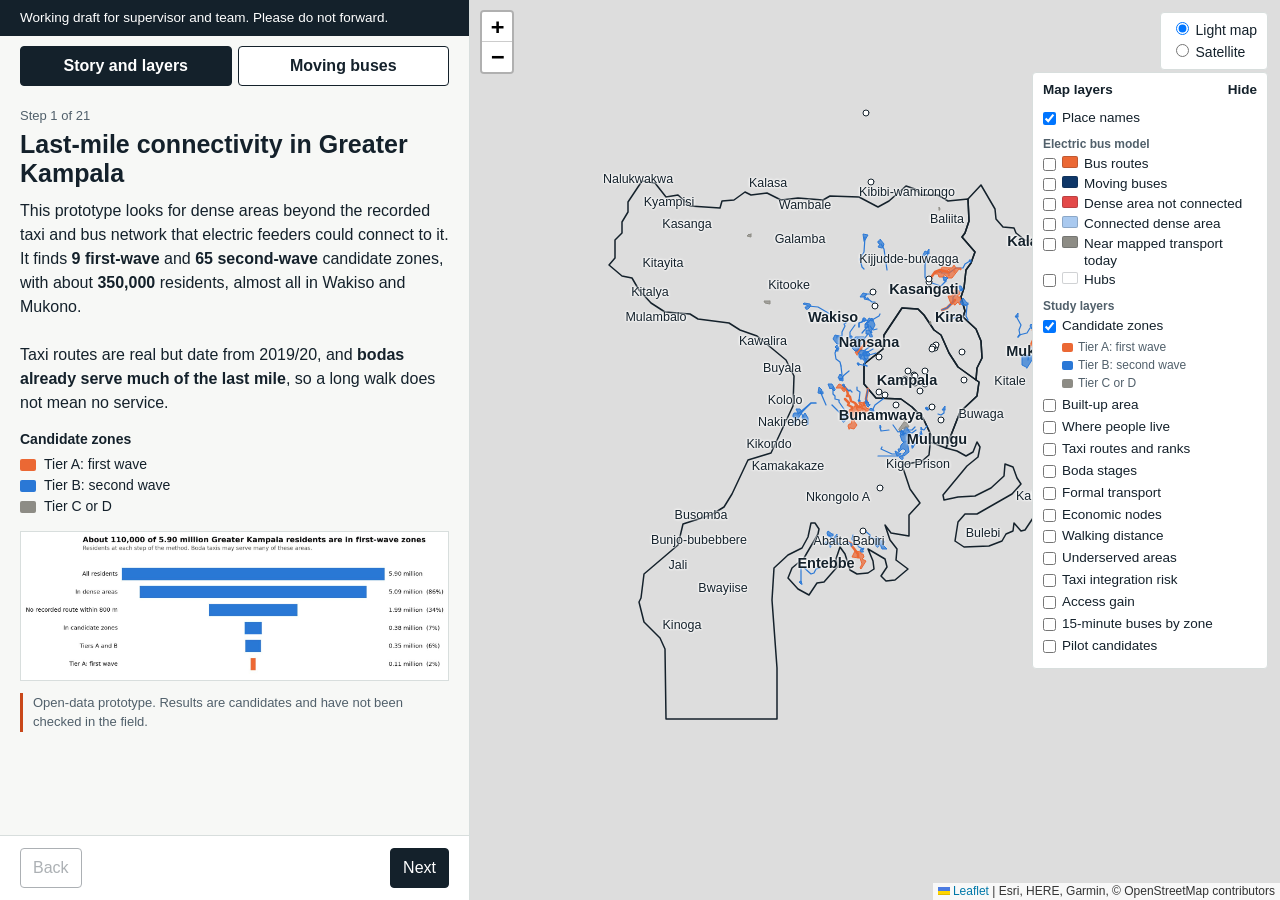
==== commit ad01d305: "Show all study layers for supervisor and team Co-Authored-By: Claude Opus 5.5 <noreply@anthropic.com" ====
--- a/index.html
+++ b/index.html
@@ -1,4 +1,4 @@
-<!DOCTYPE html><html lang="en"><head><meta charset="utf-8"><meta name="viewport" content="width=device-width, initial-scale=1"><title>Greater Kampala Last-Mile Connectivity: Provisional Prototype</title><meta name="robots" content="noindex"><style>/* required styles */
+<!DOCTYPE html><html lang="en"><head><meta charset="utf-8"><meta name="viewport" content="width=device-width, initial-scale=1"><title>Kampala Last-Mile Story Map: Team Draft</title><meta name="robots" content="noindex,nofollow"><style>/* required styles */
 
 .leaflet-pane,
 .leaflet-tile,
@@ -684,12 +684,12 @@
 .gobus{margin:0 0 12px}
 .pl{color:#14212b;font-size:12.5px;line-height:1;white-space:nowrap;text-shadow:0 0 3px #fff,0 0 3px #fff,0 0 2px #fff;transform:translate(-50%,-50%);width:max-content;pointer-events:none}.pl.r0{font-weight:700;font-size:14.5px}.pl.r2{font-size:11.5px;color:#3a4a55}
 #rsel{width:100%;font:inherit;font-size:14px;padding:6px;margin-bottom:6px;background:#fff;border:1px solid var(--ink);border-radius:4px}#rfind{width:100%;font:inherit;font-size:14px;padding:6px;margin-bottom:6px;border:1px solid var(--line);border-radius:4px}
-</style></head><body><div id="zoom" role="dialog" aria-label="Details"></div><div id="side"><div id="flag">Provisional research prototype. Not a transport plan.</div><div id="modes" role="tablist"><button id="mStory" class="on" role="tab">Story and layers</button><button id="mBus" role="tab">Moving buses</button></div><div id="content"></div><div id="buspanel"><h1>A bus at a fixed interval</h1><p>A resident counts as connected only if they can walk up to 500 m to a stop where an electric bus comes every 15 minutes, all day. Modelled candidate routes, not a confirmed plan.</p><div class="tabs" id="stages"></div><div class="stats" id="stats"></div><div class="clock"><div class="row"><span class="time" id="time">07:30</span><button id="play">Pause</button><button id="spd">Speed: 2 min/s</button></div><input type="range" id="clock" min="0" max="960" step="1" aria-label="Time of day"><div id="running" style="font-size:13.5px;color:var(--muted)"></div></div><h2>Find a route</h2><input id="rfind" type="search" placeholder="Type a place, hub or route number" aria-label="Filter routes"><select id="rsel" aria-label="Choose a route"></select><div class="row" style="margin-bottom:8px"><button id="rzoom">Zoom to route</button><button id="rall">Whole network</button></div><h2>Selected route</h2><div id="detail"><p>Select any route on the map, or choose one above, to see its timetable and details.</p></div><p class="note">Speeds come from the 2019/20 route file. Costs, ridership and day-to-day variability are placeholders. Roads have not been checked for width or condition, and taxi operators and boda riders have not been consulted.</p></div><div id="nav"><button id="prev">Back</button><button id="next" class="primary">Next</button></div></div><div class="wrap"><div id="map" role="application" aria-label="Map for the current step"></div><canvas id="buses"></canvas><div id="layers"><button id="ltoggle" aria-expanded="true">Map layers <span id="larrow">Hide</span></button><div id="lbody"></div></div><div id="base"><label><input type="radio" name="b" id="b1" checked> Light map</label><label><input type="radio" name="b" id="b2"